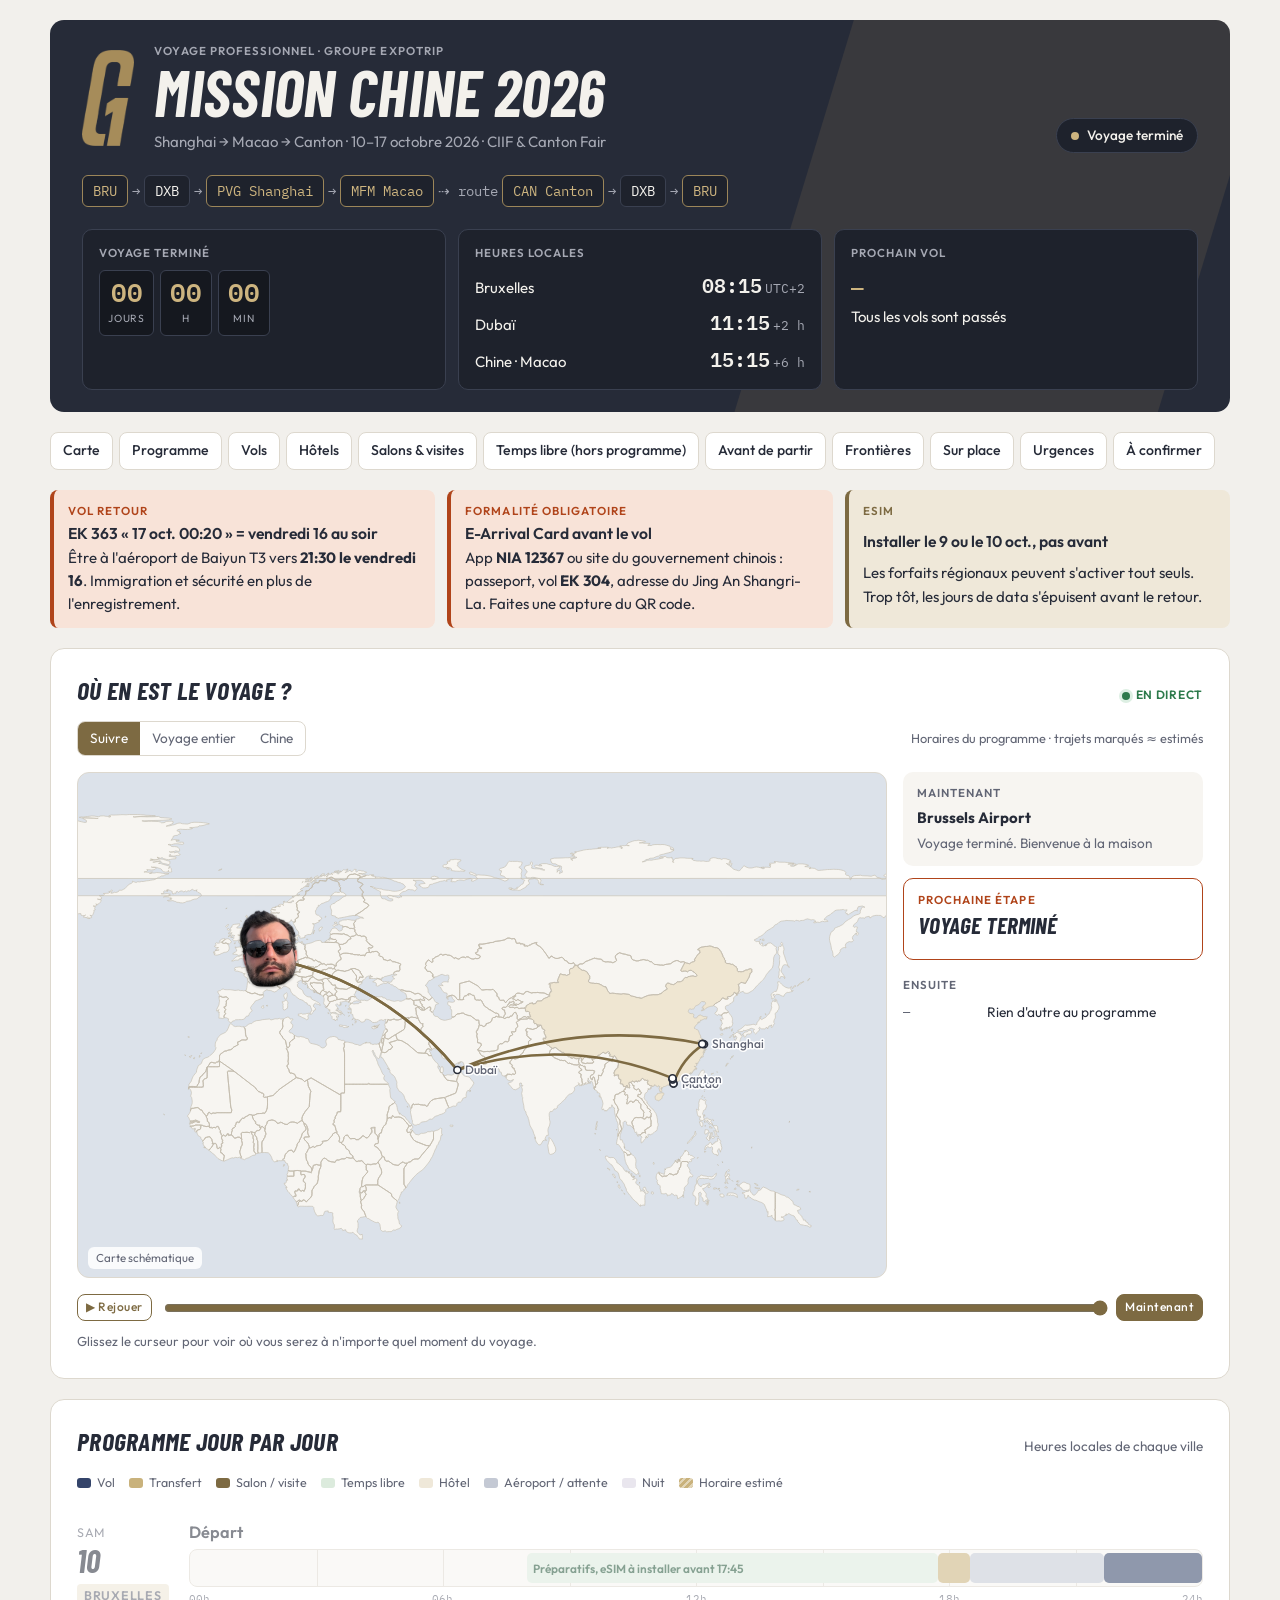
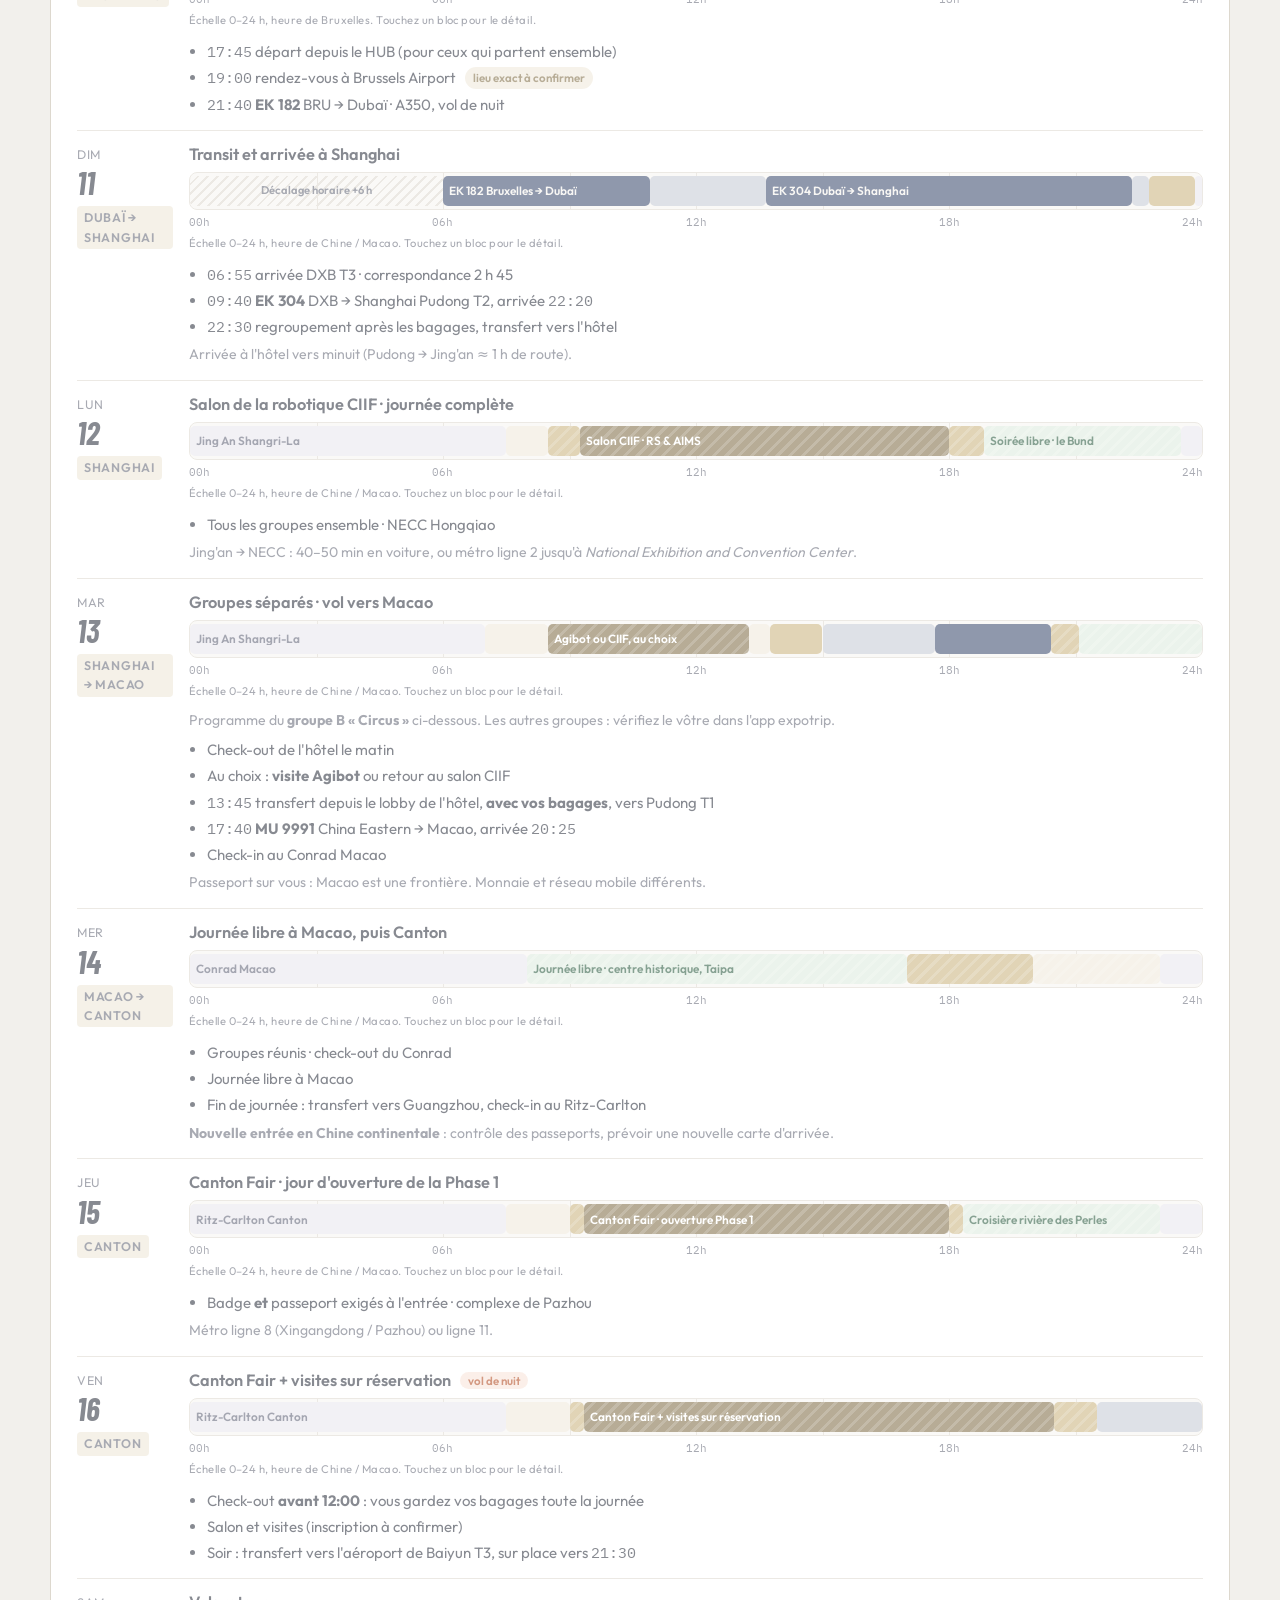
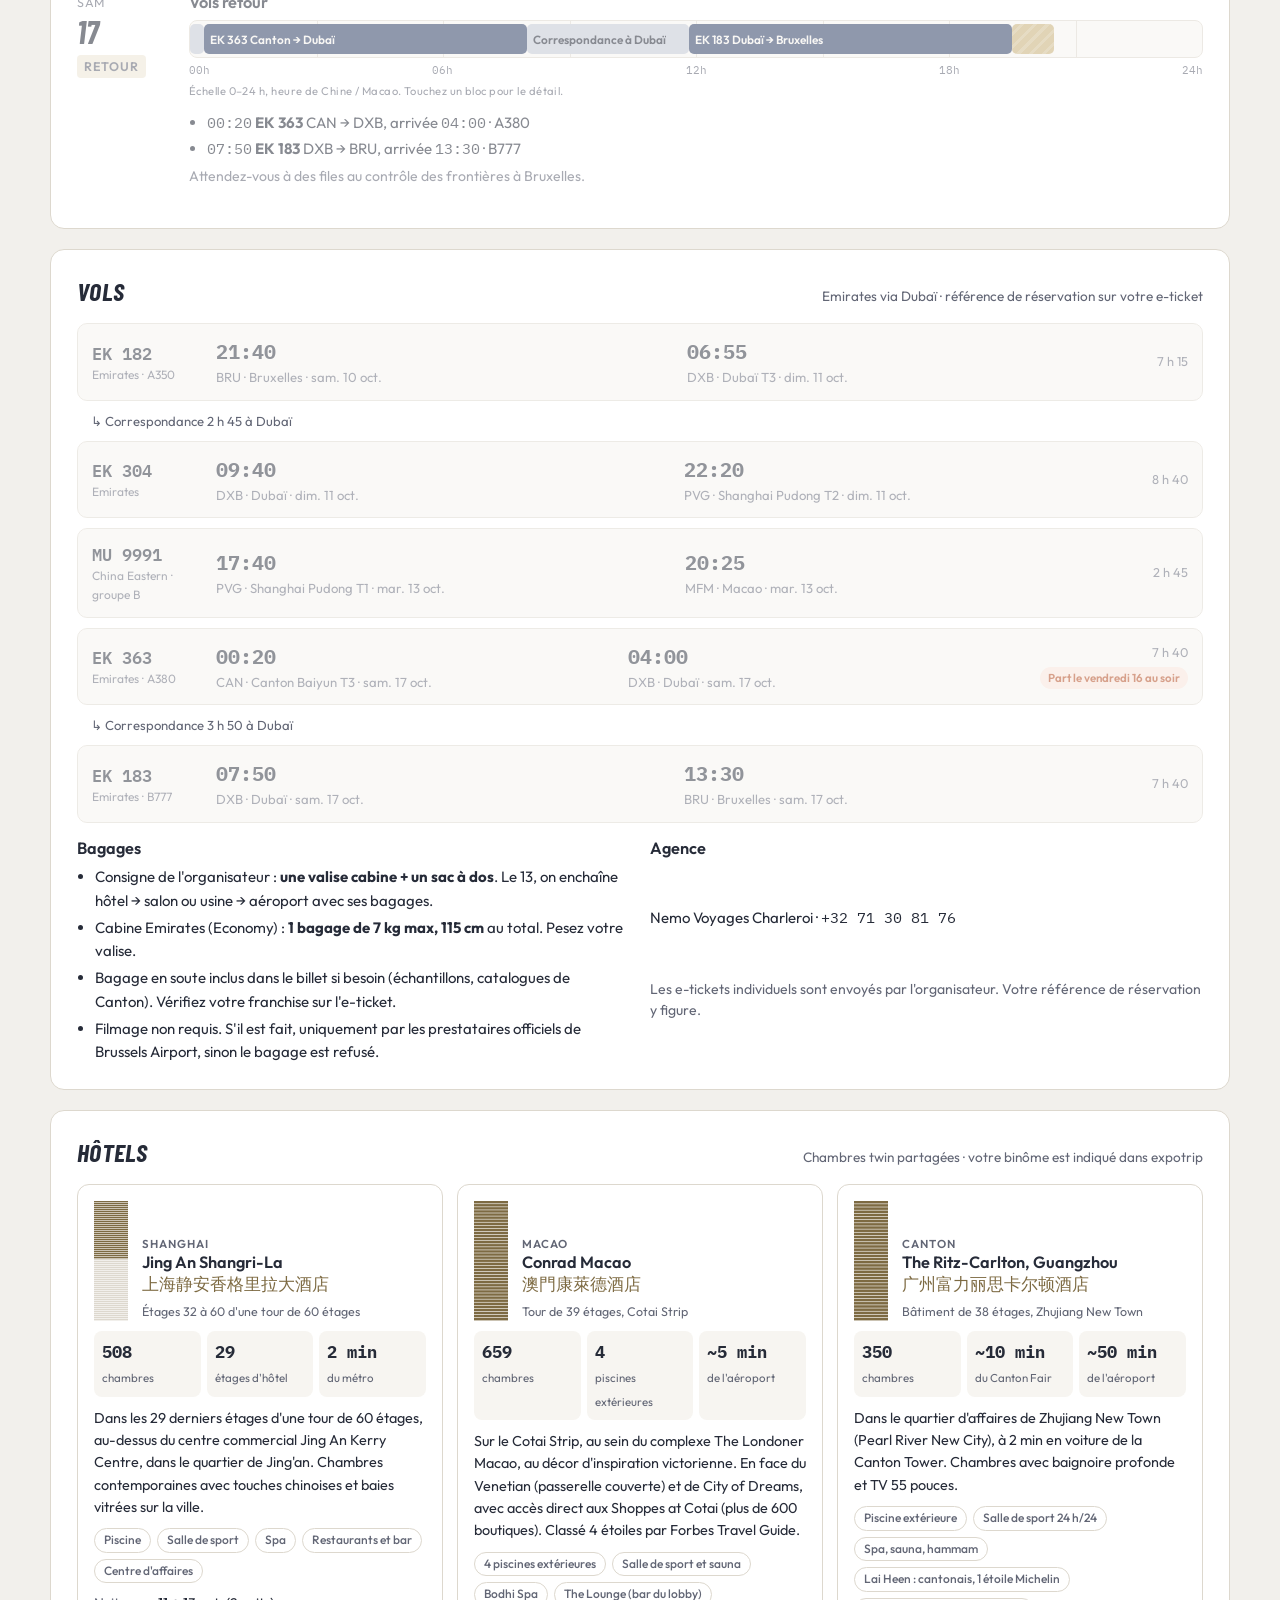
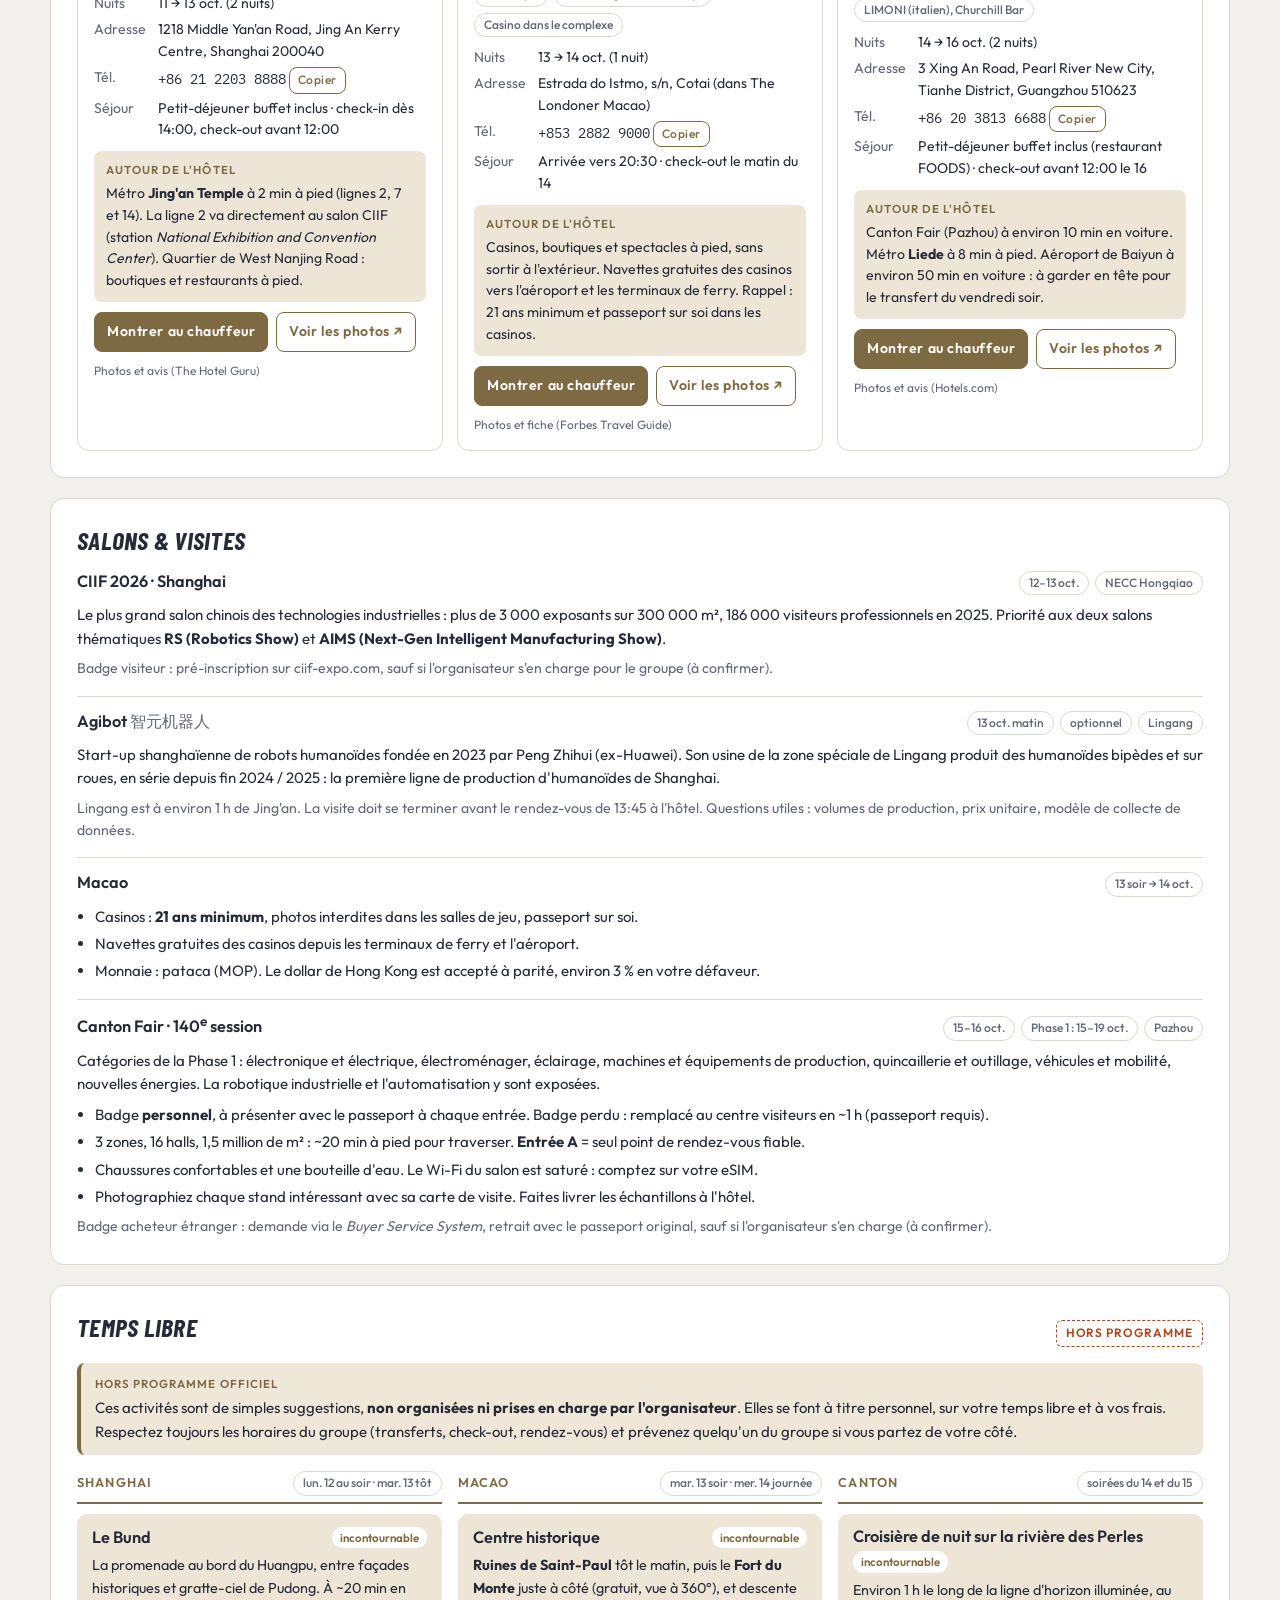
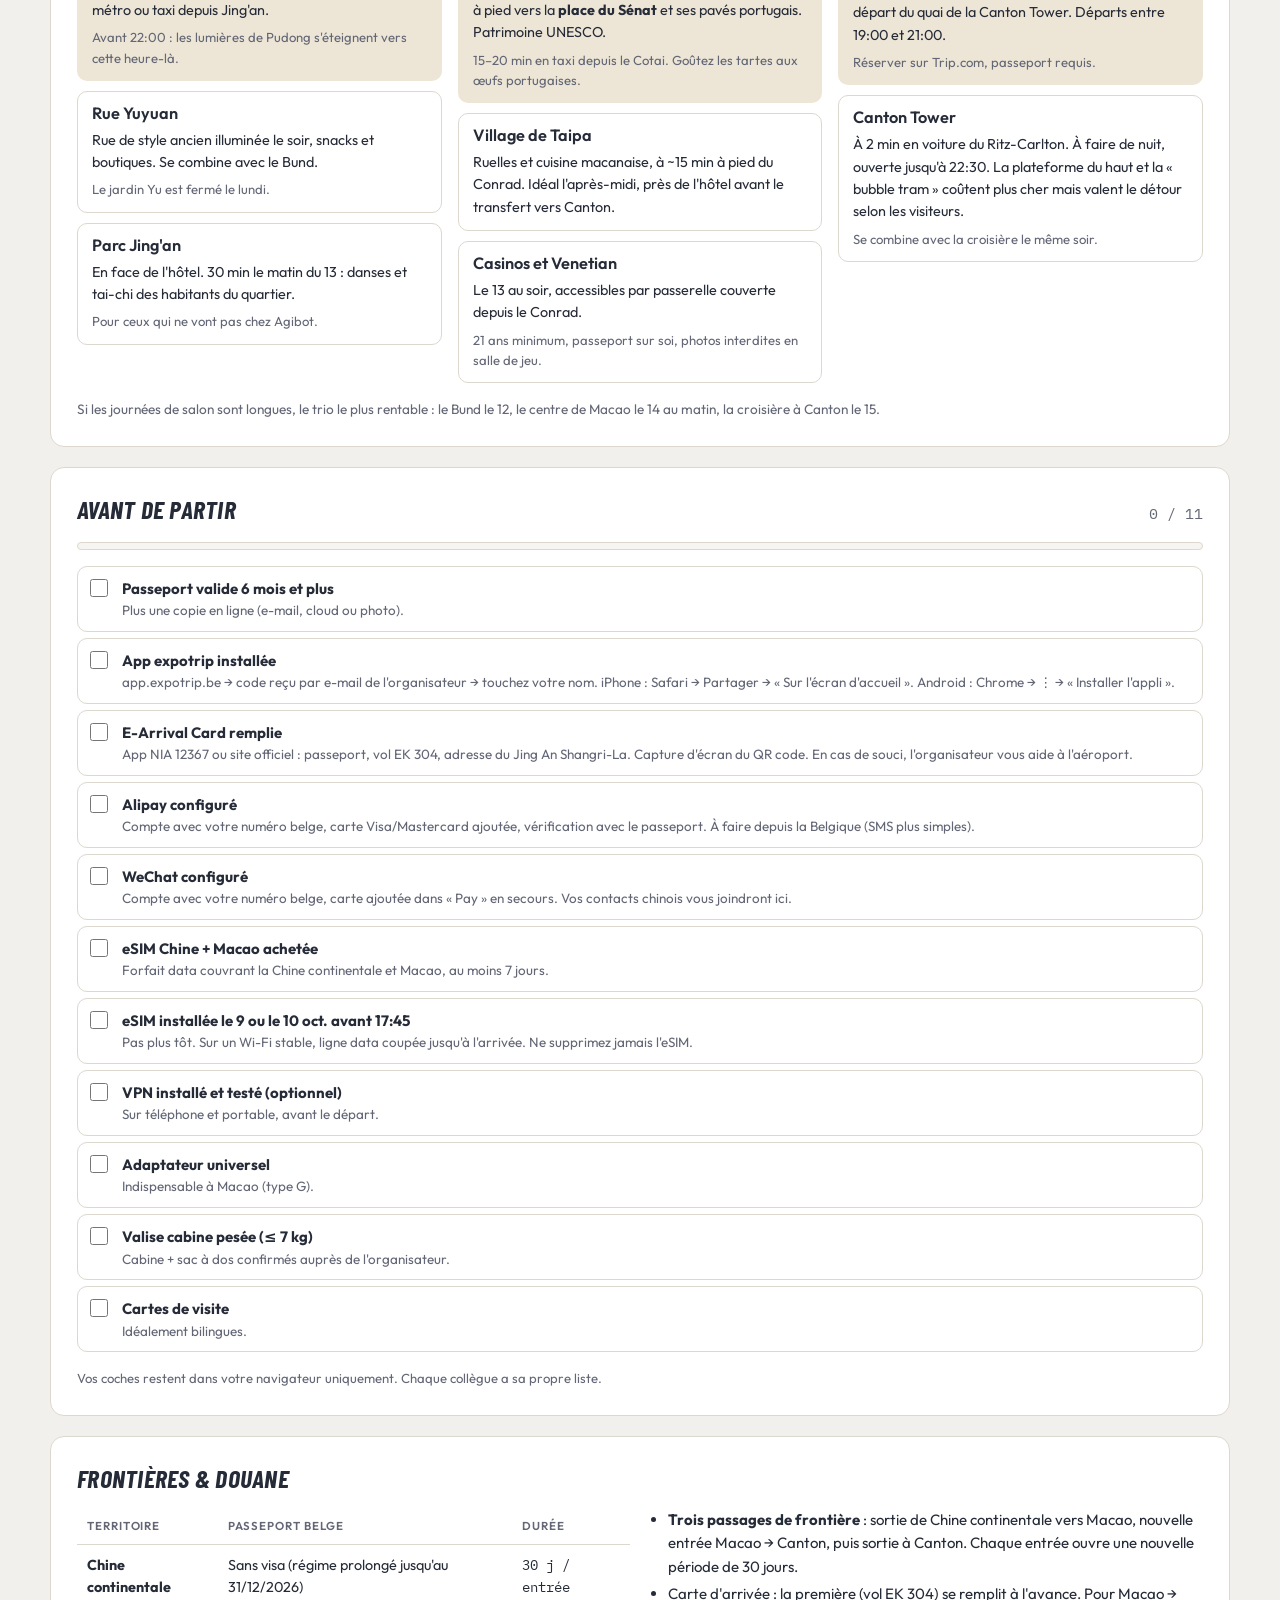
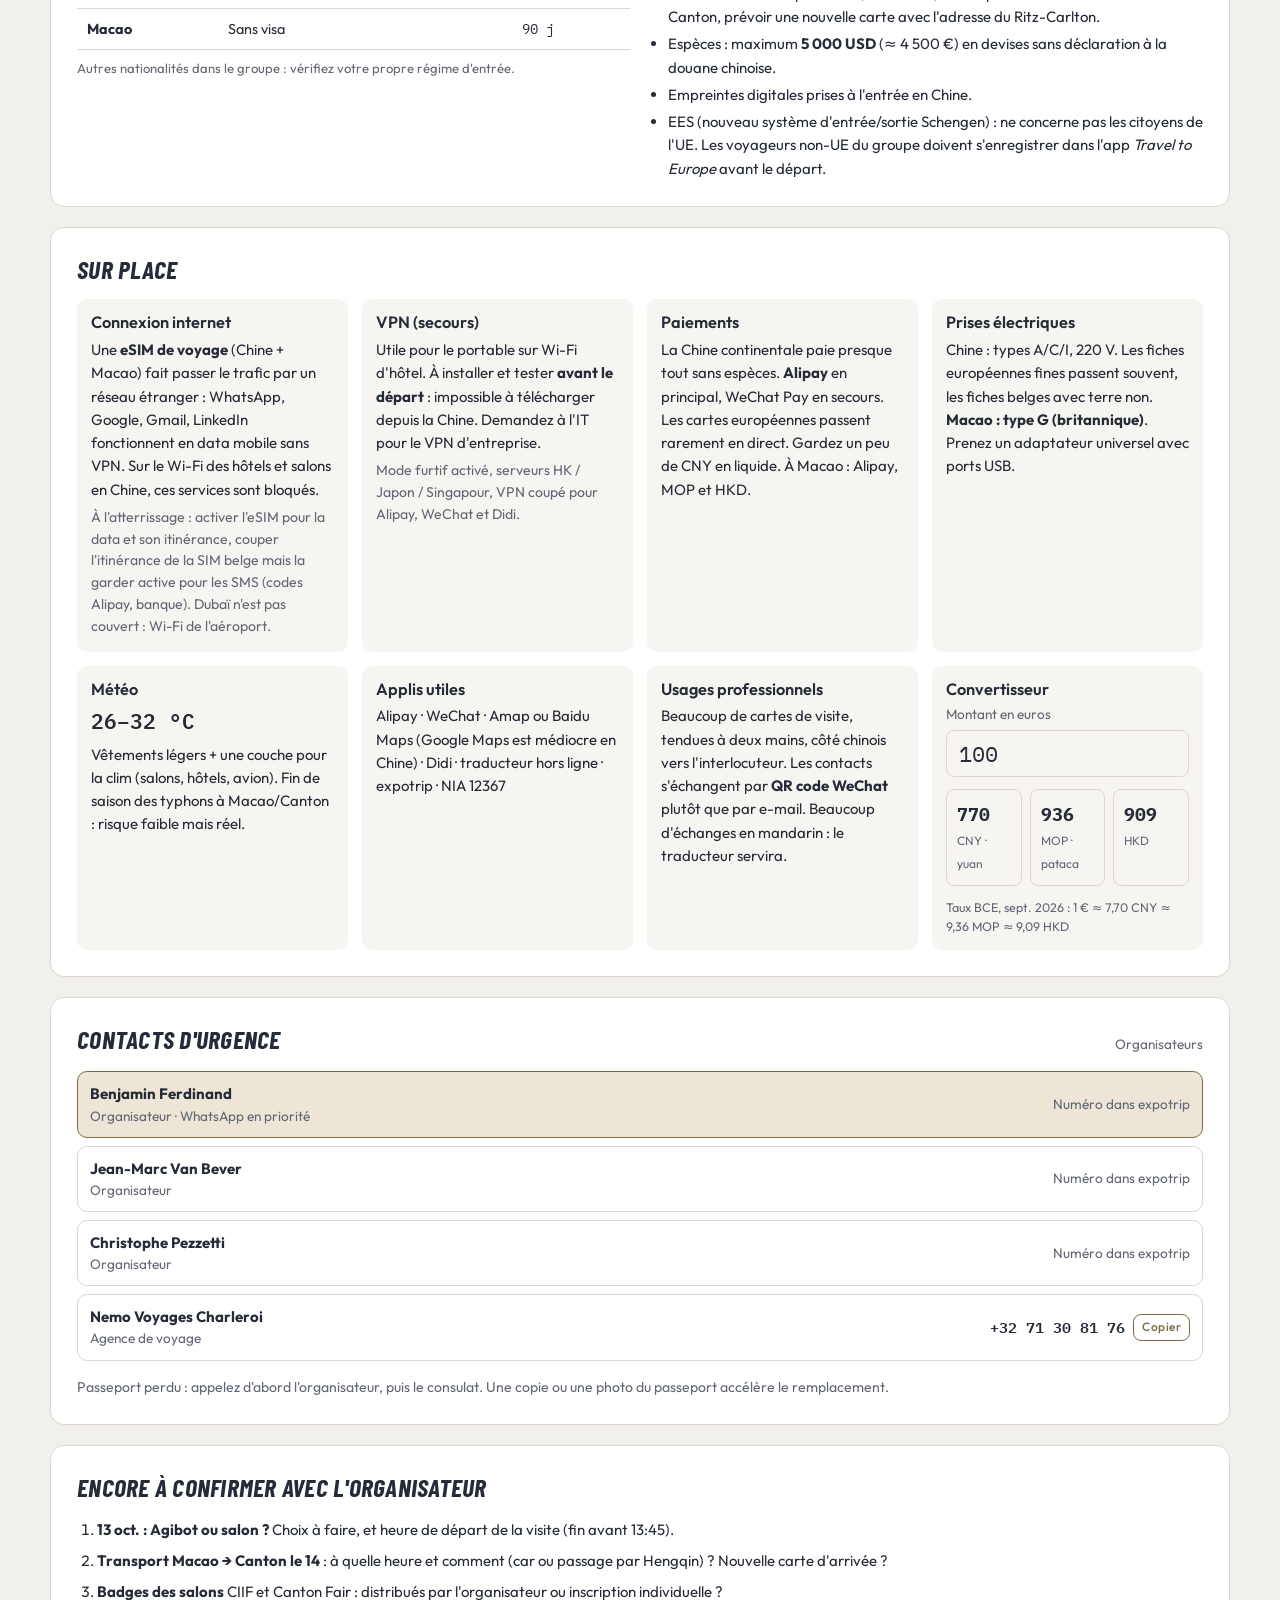
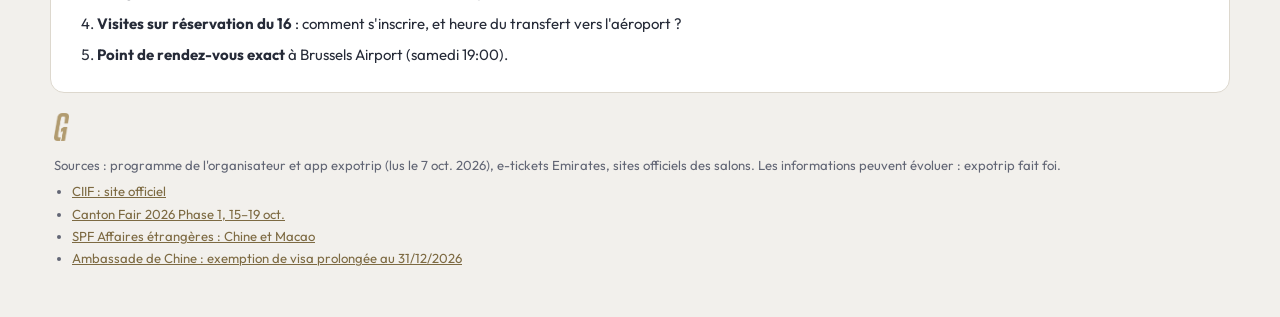
==== index.html @ 95f1a0c7 "fix(ui): 🐛 Move favicon links into document head The page skeleton closed </head> on line 1, so the " ====
<!doctype html><html><head><meta charset=utf8><meta name=viewport content="width=device-width,initial-scale=1,viewport-fit=cover"><style>:root{color-scheme:light;box-sizing:border-box;padding-top:env(safe-area-inset-top,0px);padding-bottom:env(safe-area-inset-bottom,0px)}html{scroll-padding-top:env(safe-area-inset-top,0px)}body{margin:0;padding:0;font:14px -apple-system,BlinkMacSystemFont,sans-serif;background:#fff;color:#000}img{max-width:100%}[hidden]:not([hidden=until-found i]){display:none!important}</style>
<title>Mission Chine 2026</title>
<link rel="icon" type="image/png" sizes="32x32" href="assets/favicon-32.png">
<link rel="icon" type="image/png" sizes="48x48" href="assets/favicon-48.png">
<link rel="apple-touch-icon" href="assets/apple-touch-icon.png">
<meta name="theme-color" content="#E21F10">
<link rel="preconnect" href="https://fonts.googleapis.com">
<link rel="stylesheet" href="https://fonts.googleapis.com/css2?family=Barlow+Condensed:ital,wght@0,600;0,700;1,600;1,700&family=Outfit:wght@400;500;600;700&family=IBM+Plex+Mono:wght@400;500;600&display=swap">
<style>
/* Layout: tableau de bord de voyage — bandeau "tableau des départs" puis grille de modules, du plus urgent au plus détaillé */
/* Palette Gaming1 : ardoise marine, or kaki, noir profond, crème */
:root{
  --bg:#F2F0EC; --surface:#FFFFFF; --surface-2:#F7F5F1; --ink:#262B38; --muted:#626675; --line:#DDD8CE;
  --jade:#7D6A42; --jade-soft:#EDE6D6; --brass:#7D6A42; --brass-soft:#EFE8D9;
  --warn:#B0441A; --warn-soft:#F8E3D8; --ok:#2C7A4B; --ok-soft:#DDEFE3;
  --board:#262B38; --board-cell:#1E222C; --board-deep:#15181F; --board-line:#3A4050;
  --board-ink:#F3F1EC; --board-muted:#A5A8B3; --board-hi:#CDB47F; --gold:#9C8659;
  --f-display:"Barlow Condensed","Arial Narrow",Arial,sans-serif;
  --f-body:"Outfit",system-ui,-apple-system,"Segoe UI",sans-serif;
  --f-mono:"IBM Plex Mono",ui-monospace,"SFMono-Regular",Menlo,monospace;
  --f-cjk:"PingFang SC","Hiragino Sans GB","Microsoft YaHei","Noto Sans CJK SC","Noto Sans SC",sans-serif;
}
@media (prefers-color-scheme: dark){:root:not([data-theme="light"]){
  --bg:#1B1F28; --surface:#262B38; --surface-2:#2D3341; --ink:#F3F1EC; --muted:#A5A8B3; --line:#3A4050;
  --jade:#C2A971; --jade-soft:#38342B; --brass:#C2A971; --brass-soft:#38342B;
  --warn:#F08D60; --warn-soft:#3A2620; --ok:#70CB93; --ok-soft:#1E3529;
  --board:#121318; --board-cell:#1E222C; --board-deep:#0C0D11; --board-line:#343A49; color-scheme:dark}}
:root[data-theme="dark"]{
  --bg:#1B1F28; --surface:#262B38; --surface-2:#2D3341; --ink:#F3F1EC; --muted:#A5A8B3; --line:#3A4050;
  --jade:#C2A971; --jade-soft:#38342B; --brass:#C2A971; --brass-soft:#38342B;
  --warn:#F08D60; --warn-soft:#3A2620; --ok:#70CB93; --ok-soft:#1E3529;
  --board:#121318; --board-cell:#1E222C; --board-deep:#0C0D11; --board-line:#343A49; color-scheme:dark}

*{box-sizing:border-box}
body{background:var(--bg);color:var(--ink);font-family:var(--f-body);font-size:15px;line-height:1.55;padding-inline:16px;padding-block:20px 48px}
.wrap{max-width:1180px;margin:0 auto;display:flex;flex-direction:column;gap:20px}
h1,h2,h3{font-family:var(--f-display);text-wrap:balance;margin:0;line-height:1.15}
h2{font-size:1.6rem;font-weight:700;font-style:italic;text-transform:uppercase;letter-spacing:.01em}
h3{font-size:1.02rem;font-weight:600;font-family:var(--f-body)}
p{margin:0}
a{color:var(--jade)}
.mono{font-family:var(--f-mono);font-variant-numeric:tabular-nums}
.cjk{font-family:var(--f-cjk)}
.label{font-size:.72rem;letter-spacing:.09em;text-transform:uppercase;color:var(--muted);font-weight:600}
.muted{color:var(--muted)}
button{font:inherit;cursor:pointer}
:focus-visible{outline:2px solid var(--jade);outline-offset:2px}

/* ---- Board ---- */
.board{background:var(--board);color:var(--board-ink);border-radius:14px;padding:22px clamp(16px,3vw,32px);display:grid;gap:22px;position:relative;overflow:hidden;isolation:isolate}
.board::before{content:"";position:absolute;z-index:-1;top:0;bottom:0;right:-4%;width:46%;background:var(--gold);opacity:.16;clip-path:polygon(22% 0,100% 0,78% 100%,0 100%)}
.board-top{display:flex;flex-wrap:wrap;justify-content:space-between;gap:16px;align-items:flex-end}
.board h1{font-size:clamp(2.4rem,6vw,4rem);font-weight:700;font-style:italic;text-transform:uppercase;letter-spacing:.005em;line-height:1}
.board .sub{color:var(--board-muted);margin-top:6px}
.brand{display:flex;align-items:center;gap:clamp(12px,2vw,20px)}
.brand-logo{height:clamp(64px,10vw,96px);width:auto;flex:none}
.foot-logo{display:block;height:28px;width:auto;opacity:.85;margin-bottom:8px}
.status{display:inline-flex;align-items:center;gap:8px;border:1px solid var(--board-line);border-radius:999px;padding:6px 14px;font-size:.85rem;font-weight:500;background:var(--board-cell)}
.status i{width:8px;height:8px;border-radius:50%;background:var(--board-hi);display:block}
.status.live i{background:#70CB93;box-shadow:0 0 0 4px rgba(112,203,147,.25)}
.route{display:flex;flex-wrap:wrap;align-items:center;gap:6px 4px;font-family:var(--f-mono);font-size:.9rem}
.route .stop{padding:4px 10px;border:1px solid var(--board-line);border-radius:6px;background:var(--board-cell)}
.route .stop.key{border-color:var(--gold);color:var(--board-hi)}
.route .arr{color:var(--board-muted)}
.board-grid{display:grid;grid-template-columns:repeat(auto-fit,minmax(220px,1fr));gap:12px}
.cell{background:var(--board-cell);border:1px solid var(--board-line);border-radius:10px;padding:14px 16px;min-width:0}
.cell .label{color:var(--board-muted)}
.digits{display:flex;gap:6px;margin-top:8px}
.digits div{background:var(--board-deep);border:1px solid var(--board-line);border-radius:6px;padding:6px 8px;text-align:center;min-width:52px}
.digits b{display:block;font-family:var(--f-mono);font-size:1.6rem;font-weight:600;line-height:1.1;color:var(--board-hi)}
.digits span{font-size:.65rem;color:var(--board-muted);letter-spacing:.08em;text-transform:uppercase}
.clocks{display:grid;gap:6px;margin-top:8px}
.clock{display:flex;justify-content:space-between;align-items:baseline;gap:8px}
.clock .t{font-family:var(--f-mono);font-size:1.25rem;font-weight:600}
.clock small{color:var(--board-muted);font-family:var(--f-mono)}
.next{margin-top:8px;display:grid;gap:2px}
.next .fl{font-family:var(--f-mono);font-size:1.3rem;font-weight:600;color:var(--board-hi)}

/* ---- Nav ---- */
nav.tabs{position:sticky;top:env(safe-area-inset-top,0px);z-index:5;background:var(--bg);padding-block:8px;margin-block:-8px;overflow-x:auto}
nav.tabs ul{list-style:none;margin:0;padding:0;display:flex;gap:6px;white-space:nowrap}
nav.tabs a{display:block;text-decoration:none;color:var(--ink);font-size:.88rem;font-weight:500;padding:7px 12px;border-radius:8px;border:1px solid var(--line);background:var(--surface)}
nav.tabs a:hover{border-color:var(--jade);color:var(--jade)}

/* ---- Alerts ---- */
.alerts{display:grid;grid-template-columns:repeat(auto-fit,minmax(260px,1fr));gap:12px}
.alert{background:var(--warn-soft);border-left:4px solid var(--warn);border-radius:8px;padding:12px 14px;display:grid;gap:4px}
.alert.info{background:var(--brass-soft);border-left-color:var(--brass)}
.alert h3{font-size:.98rem}
.alert .label{color:var(--warn)}
.alert.info .label{color:var(--brass)}

/* ---- Sections ---- */
section{background:var(--surface);border:1px solid var(--line);border-radius:14px;padding:clamp(16px,2.6vw,26px);display:grid;gap:16px;scroll-margin-top:64px;min-width:0}
.sec-head{display:flex;flex-wrap:wrap;justify-content:space-between;align-items:baseline;gap:8px}
.cols{display:grid;grid-template-columns:repeat(auto-fit,minmax(300px,1fr));gap:20px}

/* timeline */
.days{display:grid;gap:0}
.day{display:grid;grid-template-columns:96px 1fr;gap:16px;padding:14px 0;border-top:1px solid var(--line);position:relative}
.day:first-child{border-top:0}
.day .when{display:grid;align-content:start;gap:2px}
.day .when b{font-family:var(--f-display);font-style:italic;font-size:2rem;line-height:1}
.day .when span{font-size:.78rem;color:var(--muted);text-transform:uppercase;letter-spacing:.06em}
.day .city{display:inline-block;font-size:.72rem;font-weight:600;letter-spacing:.06em;text-transform:uppercase;color:var(--jade);background:var(--jade-soft);border-radius:4px;padding:2px 7px;margin-top:6px;justify-self:start}
.day .body{display:grid;gap:6px;min-width:0}
.day .body ul{margin:0;padding-left:18px;display:grid;gap:3px}
.day .note{font-size:.88rem;color:var(--muted)}
.day.past{opacity:.55}
.day.today{background:var(--jade-soft);border-radius:10px;padding-inline:12px;margin-inline:-12px;border-top-color:transparent}
.day.today .when b::after{content:"Aujourd'hui";display:block;font-family:var(--f-body);font-size:.66rem;font-weight:600;letter-spacing:.08em;text-transform:uppercase;color:var(--jade);margin-top:6px}
.tag{display:inline-block;font-size:.72rem;font-weight:600;padding:2px 8px;border-radius:999px;background:var(--brass-soft);color:var(--brass);margin-left:6px;vertical-align:1px}
.tag.w{background:var(--warn-soft);color:var(--warn)}

/* flights */
.flights{display:grid;gap:10px}
.flight{display:grid;grid-template-columns:110px 1fr 1fr auto;gap:14px;align-items:center;padding:12px 14px;border:1px solid var(--line);border-radius:10px;background:var(--surface-2)}
.flight .no{font-family:var(--f-mono);font-weight:600;font-size:1.05rem}
.flight .no small{display:block;font-family:var(--f-body);font-weight:400;font-size:.75rem;color:var(--muted)}
.flight .pt b{font-family:var(--f-mono);font-size:1.25rem}
.flight .pt div{font-size:.82rem;color:var(--muted)}
.flight .dur{font-size:.8rem;color:var(--muted);text-align:right}
.flight.done{opacity:.5}
.flight.nextup{border-color:var(--jade);box-shadow:inset 3px 0 0 var(--jade)}
.conn{font-size:.82rem;color:var(--muted);padding-left:14px}

/* hotels */
.hotels{display:grid;grid-template-columns:repeat(auto-fit,minmax(260px,1fr));gap:14px}
.hotel{border:1px solid var(--line);border-radius:12px;padding:16px;display:grid;gap:10px;align-content:start;min-width:0}
.hotel .zh{font-family:var(--f-cjk);font-size:1.05rem;color:var(--jade)}
.hotel dl{display:grid;grid-template-columns:auto 1fr;gap:4px 12px;margin:0;font-size:.88rem}
.hotel dt{color:var(--muted)}
.hotel dd{margin:0;min-width:0;overflow-wrap:anywhere}
.hotel .h-top{display:grid;grid-template-columns:34px 1fr;gap:14px;align-items:end}
.hotel .tower{display:block}
.facts{display:grid;grid-template-columns:repeat(3,1fr);gap:6px}
.facts div{background:var(--surface-2);border-radius:8px;padding:8px;min-width:0}
.facts b{display:block;font-family:var(--f-mono);font-size:1.05rem;font-variant-numeric:tabular-nums}
.facts span{font-size:.72rem;color:var(--muted)}
.amen{display:flex;flex-wrap:wrap;gap:6px}
.around{background:var(--jade-soft);border-radius:8px;padding:10px 12px;display:grid;gap:4px;font-size:.88rem}
.around .label{color:var(--jade)}
.h-actions{display:flex;flex-wrap:wrap;gap:8px}
.h-actions .btn{text-decoration:none}
.btn{display:inline-flex;align-items:center;justify-content:center;gap:6px;border:1px solid var(--jade);background:var(--jade);color:var(--surface);border-radius:8px;padding:8px 12px;font-weight:600;font-size:.88rem}
.btn.ghost{background:transparent;color:var(--jade)}
.btn{letter-spacing:.04em}
.btn.sm{padding:3px 8px;font-size:.75rem;font-weight:500}

/* driver overlay */
.driver{position:fixed;inset:0;z-index:20;background:var(--surface);display:flex;flex-direction:column;align-items:center;justify-content:center;gap:18px;padding:24px;text-align:center}
.driver .zh{font-family:var(--f-cjk);font-size:clamp(2rem,8vw,4.2rem);font-weight:600;line-height:1.25}
.driver .addr{font-size:clamp(1rem,3vw,1.4rem);max-width:30ch}
.driver .tel{font-family:var(--f-mono);font-size:1.4rem}

/* visits */
.visit{border-top:1px solid var(--line);padding-top:14px;display:grid;gap:8px}
.visit:first-of-type{border-top:0;padding-top:0}
.visit .meta{display:flex;flex-wrap:wrap;gap:6px}
.chip{font-size:.75rem;font-weight:500;border:1px solid var(--line);border-radius:999px;padding:2px 9px;color:var(--muted)}
ul.tips{margin:0;padding-left:18px;display:grid;gap:4px}

/* free time */
.off-badge{font-size:.75rem;font-weight:600;letter-spacing:.08em;text-transform:uppercase;color:var(--warn);border:1.5px dashed var(--warn);border-radius:6px;padding:3px 9px}
.spot.top .tag{background:var(--surface);}
.free{display:grid;grid-template-columns:repeat(auto-fit,minmax(280px,1fr));gap:16px}
.free-city{display:grid;gap:10px;align-content:start;min-width:0}
.free-head{display:flex;flex-wrap:wrap;justify-content:space-between;align-items:center;gap:6px;padding-bottom:6px;border-bottom:2px solid var(--jade)}
.free-head .label{color:var(--jade);font-size:.8rem}
.spot{border:1px solid var(--line);border-radius:10px;padding:12px 14px;display:grid;gap:6px;font-size:.9rem}
.spot.top{background:var(--jade-soft);border-color:transparent}
.spot-t{display:flex;flex-wrap:wrap;align-items:center;justify-content:space-between;gap:6px}
.spot .tag{margin-left:0}
.spot .hint{font-size:.82rem;color:var(--muted)}

/* checklist */
.prog{height:8px;background:var(--surface-2);border:1px solid var(--line);border-radius:999px;overflow:hidden}
.prog i{display:block;height:100%;background:var(--ok);width:0;transition:width .3s}
.checks{display:grid;gap:6px}
.check{display:grid;grid-template-columns:22px 1fr;gap:10px;align-items:start;padding:10px 12px;border:1px solid var(--line);border-radius:10px;cursor:pointer}
.check input{width:18px;height:18px;margin:2px 0 0;accent-color:var(--ok)}
.check:has(input:checked){background:var(--ok-soft);border-color:transparent}
.check:has(input:checked) strong{text-decoration:line-through;text-decoration-color:var(--ok)}
.check small{display:block;color:var(--muted);font-size:.84rem}

/* tables */
.tbl{overflow-x:auto}
table{border-collapse:collapse;width:100%;font-size:.9rem}
th,td{text-align:left;padding:9px 10px;border-bottom:1px solid var(--line);vertical-align:top}
th{font-size:.72rem;letter-spacing:.08em;text-transform:uppercase;color:var(--muted);font-weight:600}

/* kit */
.kit{display:grid;grid-template-columns:repeat(auto-fit,minmax(240px,1fr));gap:14px}
.kit > div{background:var(--surface-2);border-radius:10px;padding:14px;display:grid;gap:6px;align-content:start}

/* converter */
.conv{display:grid;gap:12px}
.conv label{display:grid;gap:4px;font-size:.85rem;color:var(--muted)}
.conv input{font-family:var(--f-mono);font-size:1.4rem;padding:8px 12px;border:1px solid var(--line);border-radius:8px;background:var(--surface-2);color:var(--ink);width:100%}
.rates{display:grid;grid-template-columns:repeat(3,1fr);gap:8px}
.rate{border:1px solid var(--line);border-radius:8px;padding:10px;min-width:0}
.rate b{display:block;font-family:var(--f-mono);font-size:1.15rem;overflow-wrap:anywhere}
.rate span{font-size:.75rem;color:var(--muted)}
.seg{display:inline-flex;border:1px solid var(--line);border-radius:8px;overflow:hidden}
.seg button{border:0;background:transparent;color:var(--muted);padding:6px 12px;font-size:.85rem}
.seg button[aria-pressed="true"]{background:var(--jade);color:var(--surface)}

/* contacts */
.contacts{display:grid;gap:8px}
.contact{display:flex;flex-wrap:wrap;justify-content:space-between;align-items:center;gap:8px;padding:10px 12px;border:1px solid var(--line);border-radius:10px}
.contact.primary{border-color:var(--jade);background:var(--jade-soft)}
.contact .num{font-family:var(--f-mono);font-weight:600}

ol.todo{margin:0;padding-left:20px;display:grid;gap:8px}
footer{font-size:.82rem;color:var(--muted);display:grid;gap:6px;padding-inline:4px}
footer ul{margin:0;padding-left:18px;display:grid;gap:2px}


/* ---- Carte du voyage ---- */
:root{--sea:#DCE2EA; --land:#F7F5F1; --land-cn:#EFE6D2; --geo-line:#C3BCAE; --route-fut:#8C90A0}
@media (prefers-color-scheme: dark){:root:not([data-theme="light"]){--sea:#131720; --land:#2A303D; --land-cn:#3A3528; --geo-line:#464C5B; --route-fut:#6E7383}}
:root[data-theme="dark"]{--sea:#131720; --land:#2A303D; --land-cn:#3A3528; --geo-line:#464C5B; --route-fut:#6E7383}
.map-layout{display:grid;grid-template-columns:minmax(0,1fr) 300px;gap:16px;align-items:start}
.map-box{position:relative;border-radius:12px;overflow:hidden;border:1px solid var(--line);background:var(--sea);aspect-ratio:16/10;max-width:100%}
.map-box svg{display:block;width:100%;height:100%;touch-action:manipulation}
.map-box .land{fill:var(--land);stroke:var(--geo-line);stroke-linejoin:round}
.map-box .land-cn{fill:var(--land-cn);stroke:var(--geo-line);stroke-linejoin:round}
.map-box .borders{fill:none;stroke:var(--geo-line)}
.map-box .rt{fill:none;stroke-linecap:round}
.map-box .rt.done{stroke:var(--jade)}
.map-box .rt.todo{stroke:var(--route-fut);opacity:.7}
.map-box .pin{fill:var(--surface);stroke:var(--ink)}
.map-box .pin.hot{fill:var(--warn);stroke:var(--surface)}
.map-box .plabel{fill:var(--ink);font-family:var(--f-body);font-weight:600;paint-order:stroke;stroke:var(--surface);stroke-linejoin:round}
.map-box .plabel.dim{fill:var(--muted);font-weight:500}
.map-box .arrow{fill:none;stroke:var(--warn);stroke-linecap:round}
.map-box .arrow-head{fill:var(--warn)}
.map-box #headImg{filter:drop-shadow(0 2px 3px rgba(0,0,0,.35))}
.map-box .head-ring{fill:var(--surface);stroke:var(--jade)}
.map-legend{position:absolute;left:10px;bottom:8px;font-size:.72rem;color:var(--muted);background:color-mix(in srgb,var(--surface) 85%,transparent);border-radius:6px;padding:2px 8px;pointer-events:none}
.map-tools{display:flex;flex-wrap:wrap;gap:8px;align-items:center;justify-content:space-between}
.scrub{display:grid;grid-template-columns:auto minmax(0,1fr) auto;gap:10px;align-items:center}
.scrub input[type=range]{width:100%;accent-color:var(--jade)}
.scrub .when{font-family:var(--f-mono);font-size:.85rem;white-space:nowrap;font-variant-numeric:tabular-nums}
.live-pill{display:inline-flex;align-items:center;gap:6px;font-size:.75rem;font-weight:600;letter-spacing:.06em;text-transform:uppercase;color:var(--muted)}
.live-pill i{width:8px;height:8px;border-radius:50%;background:var(--muted);display:block}
.live-pill.on{color:var(--ok)} .live-pill.on i{background:var(--ok);box-shadow:0 0 0 3px var(--ok-soft)}
.side{display:grid;gap:12px;min-width:0}
.side .now{background:var(--surface-2);border-radius:10px;padding:12px 14px;display:grid;gap:4px}
.side .nxt{border:1.5px solid var(--warn);border-radius:10px;padding:12px 14px;display:grid;gap:4px}
.side .nxt .label{color:var(--warn)}
.side .big{font-family:var(--f-display);font-style:italic;font-weight:700;font-size:1.45rem;line-height:1.1;text-transform:uppercase}
.side .cd{font-family:var(--f-mono);font-weight:600;font-size:1.1rem;color:var(--warn);font-variant-numeric:tabular-nums}
.side ol{list-style:none;margin:0;padding:0;display:grid;gap:0}
.side ol li{display:grid;grid-template-columns:76px 1fr;gap:8px;padding:7px 0;border-top:1px solid var(--line);font-size:.86rem}
.side ol li:first-child{border-top:0}
.side ol .t{font-family:var(--f-mono);font-size:.78rem;color:var(--muted);font-variant-numeric:tabular-nums}
@media (max-width:860px){.map-layout{grid-template-columns:1fr}}
@media (max-width:640px){.map-box{aspect-ratio:4/5}}

/* ---- Timeline par jour ---- */
:root{--k-fly:#34446A; --k-fly-ink:#F3F1EC; --k-road:#C9B27C; --k-road-ink:#262B38; --k-fair:#7D6A42; --k-fair-ink:#FFFFFF;
  --k-free:#DCEBDD; --k-free-ink:#24553A; --k-night:#E9E6EE; --k-night-ink:#5B5F72; --k-wait:#C4C9D4; --k-wait-ink:#262B38; --k-hotel:#EFE8D9; --k-hotel-ink:#5C4E30}
@media (prefers-color-scheme: dark){:root:not([data-theme="light"]){--k-fly:#7F96C6; --k-fly-ink:#121318; --k-road:#B59D66; --k-road-ink:#121318; --k-fair:#C2A971; --k-fair-ink:#121318;
  --k-free:#264232; --k-free-ink:#A6DDBA; --k-night:#2A2D3A; --k-night-ink:#9EA2B4; --k-wait:#4A5163; --k-wait-ink:#F3F1EC; --k-hotel:#38342B; --k-hotel-ink:#E3D3AE}}
:root[data-theme="dark"]{--k-fly:#7F96C6; --k-fly-ink:#121318; --k-road:#B59D66; --k-road-ink:#121318; --k-fair:#C2A971; --k-fair-ink:#121318;
  --k-free:#264232; --k-free-ink:#A6DDBA; --k-night:#2A2D3A; --k-night-ink:#9EA2B4; --k-wait:#4A5163; --k-wait-ink:#F3F1EC; --k-hotel:#38342B; --k-hotel-ink:#E3D3AE}
.tl-legend{display:flex;flex-wrap:wrap;gap:6px 14px;font-size:.78rem;color:var(--muted)}
.tl-legend span{display:inline-flex;align-items:center;gap:6px}
.tl-legend i{width:14px;height:10px;border-radius:3px;display:block}
.tl{display:grid;gap:4px;margin-block:2px 4px}
.tl-bar{position:relative;height:38px;border-radius:8px;background:var(--surface-2);border:1px solid var(--line);overflow:visible}
.tl-grid{position:absolute;inset:0;pointer-events:none;border-radius:8px;overflow:hidden}
.tl-grid b{position:absolute;top:0;bottom:0;width:1px;background:var(--line)}
.tl-seg{position:absolute;top:3px;bottom:3px;border:0;border-radius:5px;padding:0 6px;display:flex;align-items:center;overflow:hidden;font:inherit;font-size:.74rem;font-weight:600;line-height:1.1;text-align:left;cursor:pointer;min-width:3px}
.tl-seg span{white-space:nowrap;overflow:hidden;text-overflow:clip}
.tl-seg.tight{padding:0}
.tl-seg.tight span{visibility:hidden}
.tl-gap{position:absolute;top:3px;bottom:3px;left:0;border-radius:5px;display:flex;align-items:center;justify-content:center;font-size:.7rem;font-weight:600;color:var(--muted);background:repeating-linear-gradient(135deg,transparent 0 5px,var(--line) 5px 7px);overflow:hidden;white-space:nowrap}
.day .city{max-width:100%;overflow-wrap:anywhere;white-space:normal}
.tl-seg.approx{background-image:repeating-linear-gradient(135deg,transparent 0 6px,rgba(255,255,255,.18) 6px 9px)}
.tl-seg:hover,.tl-seg:focus-visible,.tl-seg.sel{outline:2px solid var(--ink);outline-offset:1px;z-index:2}
.k-fly{background:var(--k-fly);color:var(--k-fly-ink)} .k-road{background:var(--k-road);color:var(--k-road-ink)}
.k-fair{background:var(--k-fair);color:var(--k-fair-ink)} .k-free{background:var(--k-free);color:var(--k-free-ink)}
.k-night{background:var(--k-night);color:var(--k-night-ink)} .k-wait{background:var(--k-wait);color:var(--k-wait-ink)}
.k-hotel{background:var(--k-hotel);color:var(--k-hotel-ink)}
.tl-legend .k-fly,.tl-legend .k-road,.tl-legend .k-fair,.tl-legend .k-free,.tl-legend .k-night,.tl-legend .k-wait,.tl-legend .k-hotel{color:inherit}
.tl-ticks{position:relative;height:14px;font-family:var(--f-mono);font-size:.68rem;color:var(--muted);font-variant-numeric:tabular-nums}
.tl-ticks span{position:absolute;transform:translateX(-50%)}
.tl-ticks span:first-child{transform:none} .tl-ticks span:last-child{transform:translateX(-100%)}
.tl-now{position:absolute;top:-8px;bottom:-8px;width:2px;background:var(--warn);z-index:3;pointer-events:none}
.tl-now img{position:absolute;top:-30px;left:50%;transform:translateX(-50%);width:24px;height:auto;max-width:none;filter:drop-shadow(0 1px 2px rgba(0,0,0,.35))}
.tl-info{font-size:.84rem;color:var(--ink);min-height:1.3em}
.tl-info .mono{color:var(--muted)}
.tl-tz{font-size:.7rem;color:var(--muted);letter-spacing:.04em}
.day.today .tl-bar{margin-top:18px}

@media (max-width:640px){
  .day{grid-template-columns:64px 1fr;gap:12px}
  .flight{grid-template-columns:1fr 1fr;gap:8px}
  .flight .no{grid-column:1/-1}
  .flight .dur{grid-column:1/-1;text-align:left}
  .rates{grid-template-columns:1fr}
}
@media (prefers-reduced-motion:reduce){*{transition:none!important}}
</style>
</head>
<body>

<div class="wrap">

  <!-- ===== Board ===== -->
  <header class="board" aria-label="Résumé du voyage">
    <div class="board-top">
      <div class="brand">
        <img class="brand-logo" src="assets/logo-g.png" alt="" width="131" height="240">
        <div>
          <div class="label" style="color:var(--board-muted)">Voyage professionnel · groupe expotrip</div>
          <h1>Mission Chine 2026</h1>
          <p class="sub">Shanghai → Macao → Canton · 10–17 octobre 2026 · CIIF &amp; Canton Fair</p>
        </div>
      </div>
      <div class="status" id="status"><i></i><span id="statusText">—</span></div>
    </div>
    <div class="route" aria-label="Itinéraire aérien">
      <span class="stop key">BRU</span><span class="arr">→</span>
      <span class="stop">DXB</span><span class="arr">→</span>
      <span class="stop key">PVG Shanghai</span><span class="arr">→</span>
      <span class="stop key">MFM Macao</span><span class="arr">⇢ route</span>
      <span class="stop key">CAN Canton</span><span class="arr">→</span>
      <span class="stop">DXB</span><span class="arr">→</span>
      <span class="stop key">BRU</span>
    </div>
    <div class="board-grid">
      <div class="cell">
        <div class="label" id="cdLabel">Décollage EK 182 dans</div>
        <div class="digits" id="cd">
          <div><b id="cdD">--</b><span>jours</span></div>
          <div><b id="cdH">--</b><span>h</span></div>
          <div><b id="cdM">--</b><span>min</span></div>
        </div>
      </div>
      <div class="cell">
        <div class="label">Heures locales</div>
        <div class="clocks">
          <div class="clock"><span>Bruxelles</span><span><span class="t" id="clkBru">--:--</span> <small>UTC+2</small></span></div>
          <div class="clock"><span>Dubaï</span><span><span class="t" id="clkDxb">--:--</span> <small>+2 h</small></span></div>
          <div class="clock"><span>Chine · Macao</span><span><span class="t" id="clkCn">--:--</span> <small>+6 h</small></span></div>
        </div>
      </div>
      <div class="cell">
        <div class="label">Prochain vol</div>
        <div class="next" id="nextFlight"></div>
      </div>
    </div>
  </header>

  <nav class="tabs" aria-label="Sections">
    <ul>
      <li><a href="#carte">Carte</a></li>
      <li><a href="#programme">Programme</a></li>
      <li><a href="#vols">Vols</a></li>
      <li><a href="#hotels">Hôtels</a></li>
      <li><a href="#visites">Salons &amp; visites</a></li>
      <li><a href="#libre">Temps libre (hors programme)</a></li>
      <li><a href="#checklist">Avant de partir</a></li>
      <li><a href="#frontieres">Frontières</a></li>
      <li><a href="#kit">Sur place</a></li>
      <li><a href="#contacts">Urgences</a></li>
      <li><a href="#confirmer">À confirmer</a></li>
    </ul>
  </nav>

  <!-- ===== Alerts ===== -->
  <div class="alerts">
    <div class="alert">
      <span class="label">Vol retour</span>
      <h3>EK 363 « 17 oct. 00:20 » = vendredi 16 au soir</h3>
      <p>Être à l'aéroport de Baiyun T3 vers <b>21:30 le vendredi 16</b>. Immigration et sécurité en plus de l'enregistrement.</p>
    </div>
    <div class="alert">
      <span class="label">Formalité obligatoire</span>
      <h3>E-Arrival Card avant le vol</h3>
      <p>App <b>NIA 12367</b> ou site du gouvernement chinois : passeport, vol <b>EK 304</b>, adresse du Jing An Shangri-La. Faites une capture du QR code.</p>
    </div>
    <div class="alert info">
      <span class="label">eSIM</span>
      <h3>Installer le 9 ou le 10 oct., pas avant</h3>
      <p>Les forfaits régionaux peuvent s'activer tout seuls. Trop tôt, les jours de data s'épuisent avant le retour.</p>
    </div>
  </div>

  <!-- ===== Carte ===== -->
  <section id="carte" aria-label="Carte du voyage">
    <div class="sec-head">
      <h2>Où en est le voyage ?</h2>
      <span class="live-pill" id="mLive"><i></i><span id="mLiveTxt">En direct</span></span>
    </div>
    <div class="map-tools">
      <div class="seg" role="group" aria-label="Cadrage de la carte">
        <button type="button" id="vFollow" aria-pressed="true">Suivre</button>
        <button type="button" id="vWorld" aria-pressed="false">Voyage entier</button>
        <button type="button" id="vChina" aria-pressed="false">Chine</button>
      </div>
      <span class="muted" style="font-size:.8rem">Horaires du programme · trajets marqués ≈ estimés</span>
    </div>
    <div class="map-layout">
      <div class="map-box" id="mapBox">
        <svg id="mapSvg" viewBox="0 0 1250 570" preserveAspectRatio="xMidYMid meet" role="img" aria-label="Carte de l'itinéraire avec la position actuelle et la prochaine étape">
          <defs>
            <filter id="hShadow" x="-30%" y="-30%" width="160%" height="160%"><feDropShadow dx="0" dy="1.5" stdDeviation="2" flood-color="#000" flood-opacity=".35"/></filter>
          </defs>
          <g id="gGeo">
            <path class="land" id="geoLand" d="M551.9 453.5L547.7 455.3L544.8 458.3L544.6 462.4L542.5 464.6L539.4 466.6L534.4 468.6L530.3 469.6L527.2 471.5L522.0 472.8L518.2 475.0L515.4 478.8L512.6 479.9L508.7 479.5L505.7 481.4L502.4 483.9L498.5 485.3L493.6 485.8L489.0 486.6L486.7 489.3L483.7 491.8L480.1 491.8L477.1 493.6L473.5 493.2L470.5 491.6L468.4 487.3L468.8 483.6L467.2 479.9L466.8 476.6L466.0 472.3L465.2 468.7L464.0 463.5L465.1 459.7L464.7 456.3L467.0 454.1L467.4 450.6L468.3 447.6L470.0 444.8L473.2 446.6L476.2 446.0L479.5 446.0L482.9 445.7L486.8 446.8L490.1 447.2L494.5 447.7L497.7 447.3L500.1 450.5L503.5 449.4L505.3 445.5L507.2 442.8L509.0 440.2L511.5 437.7L516.2 435.0L518.9 433.8L523.6 433.0L528.8 432.2L531.8 431.7L536.5 431.0L540.6 430.4L543.3 432.0L544.4 435.0L545.6 438.0L546.7 441.0L547.8 444.0L548.9 447.0L550.9 450.9ZM557.7 493.6L561.3 493.4L560.8 496.4L557.3 496.8L553.9 494.7L556.6 492.9ZM984.3 516.1L984.2 519.4L982.6 516.6ZM1017.4 404.9L1017.0 405.0L1016.0 405.0L1015.2 405.9L1014.6 406.3L1013.7 406.6L1012.6 407.2L1012.4 408.1L1012.3 408.7L1012.2 409.5L1010.6 410.5L1010.1 410.4L1009.8 410.0L1009.3 410.1L1009.0 410.3L1008.6 410.3L1008.2 410.5L1007.7 410.4L1007.1 410.1L1006.8 410.0L1006.5 410.0L1006.4 410.4L1006.9 411.9L1007.1 412.6L1005.4 414.7L1005.6 416.1L1005.1 417.1L1004.1 417.9L1002.1 420.1L1001.2 420.1L1000.6 420.6L999.1 424.1L999.1 425.3L998.9 426.2L998.9 427.1L998.3 428.7L997.6 429.4L997.5 430.3L998.4 432.2L998.5 432.5L999.1 433.5L999.3 434.3L999.8 435.0L1001.3 436.8L1001.9 437.4L1002.7 437.8L1004.2 439.5L1004.9 440.5L1004.6 441.3L1004.8 442.8L1003.7 442.3L1005.1 443.4L1006.9 446.3L1008.6 447.8L1010.2 449.4L1010.7 451.0L1012.2 452.1L1013.8 453.6L1013.8 453.9L1014.2 454.3L1015.3 455.1L1016.0 456.0L1016.2 456.8L1016.6 456.9L1017.1 456.7L1017.6 456.6L1017.9 456.7L1018.4 457.6L1019.1 458.4L1019.4 459.1L1019.9 459.1L1020.0 459.7L1020.1 460.1L1021.0 461.3L1021.4 462.4L1022.6 464.2L1023.4 465.2L1024.0 465.7L1024.6 466.2L1025.3 468.2L1025.6 470.0L1026.9 472.8L1027.3 476.2L1028.2 479.5L1028.3 484.1L1028.4 487.2L1029.7 490.4L1029.9 494.0L1028.0 499.3L1027.8 502.7L1026.0 506.6L1022.3 508.4L1020.0 510.7L1017.7 512.8L1014.0 514.4L1011.4 516.0L1009.3 513.7L1005.8 515.3L1007.4 518.5L1005.7 521.4L1001.9 517.8L1005.0 521.8L1000.1 520.4L1001.7 523.3L996.5 529.1L994.9 532.0L991.3 534.2L990.6 528.1L990.9 523.9L993.0 521.0L990.5 518.0L987.4 515.9L990.7 514.8L992.5 511.9L995.5 510.6L998.6 510.1L1001.5 512.0L999.8 507.6L999.3 504.4L1002.7 502.9L1004.9 500.3L1008.6 499.2L1011.0 497.0L1013.7 495.7L1013.5 491.7L1013.8 487.7L1013.7 483.5L1012.5 480.1L1012.2 476.9L1013.7 473.5L1013.3 470.2L1013.4 469.8L1013.9 469.4L1014.2 468.8L1014.5 468.1L1014.7 467.5L1014.4 466.9L1014.0 466.1L1013.1 465.3L1012.1 464.4L1011.5 463.8L1011.1 463.2L1010.8 462.5L1010.6 462.0L1010.8 461.6L1012.2 460.8L1012.5 460.5L1012.6 460.0L1012.6 459.6L1012.2 459.3L1011.7 459.2L1011.0 458.6L1009.8 457.2L1009.2 456.9L1008.6 456.5L1008.3 456.0L1007.9 454.8L1007.4 455.1L1007.0 455.5L1006.6 455.4L1006.3 455.1L1006.1 454.6L1005.7 454.0L1005.3 453.5L1005.2 451.8L1005.2 451.2L1005.0 450.5L1004.6 450.2L1004.3 450.0L1003.5 448.6L1003.0 447.8L1000.7 445.9L1000.5 445.5L999.9 444.7L998.8 443.6L998.1 442.6L997.5 441.7L997.3 440.8L997.2 440.2L996.6 439.2L996.1 438.5L995.6 438.2L995.1 438.1L994.5 437.6L993.6 436.6L993.2 435.9L993.0 435.5L993.0 435.0L993.2 434.3L993.4 433.8L993.5 433.5L993.2 433.2L992.2 432.7L989.8 432.0L988.9 431.4L988.1 430.7L987.5 430.2L984.6 428.0L983.8 427.7L983.0 427.3L982.8 427.0L982.8 426.6L983.2 426.3L984.0 425.8L984.3 425.2L984.2 424.4L983.9 423.5L984.0 423.3L984.8 423.2L985.9 423.1L988.4 423.9L988.7 423.8L990.1 422.5L990.5 421.6L990.7 421.0L990.9 420.5L991.6 419.8L991.6 419.2L991.3 418.3L990.9 418.0L990.6 417.8L989.7 417.9L989.4 417.1L989.3 416.7L989.0 416.3L987.9 415.9L987.1 415.8L987.2 415.1L987.8 414.7L988.3 414.5L988.6 414.0L988.7 413.5L988.2 413.1L987.6 412.7L986.7 411.8L985.4 410.9L984.6 410.5L984.2 410.6L982.7 411.4L982.0 411.9L981.3 412.8L980.6 413.0L979.9 412.6L979.2 412.2L977.0 411.6L976.1 411.1L974.3 408.0L974.0 407.3L974.2 406.6L974.3 405.6L974.5 404.9L974.8 404.3L974.9 403.7L974.8 403.2L974.5 402.9L974.2 402.8L973.9 402.6L973.7 401.9L973.3 402.9L973.0 403.2L972.7 403.4L972.4 403.2L972.2 402.9L972.1 402.3L971.9 401.5L971.7 401.0L970.9 400.4L970.5 399.7L969.3 398.2L968.3 397.2L967.9 396.2L968.3 395.9L968.8 395.3L969.4 394.5L970.0 393.5L970.2 392.9L970.4 392.7L970.8 392.5L971.2 392.6L971.9 393.0L972.9 393.5L973.8 394.1L974.2 394.7L974.7 395.3L975.1 395.5L975.9 395.0L976.4 394.6L976.4 394.1L976.9 393.6L977.5 392.9L977.8 392.4L978.3 392.5L979.2 394.0L979.7 393.9L980.1 392.7L980.5 392.2L983.0 394.6L983.5 394.5L983.7 394.1L983.9 393.3L984.2 392.5L985.0 392.0L985.5 391.9L985.7 392.3L986.3 392.9L986.9 393.0L988.2 392.0L988.6 391.8L989.1 391.8L989.6 391.8L990.0 391.4L990.5 390.9L990.6 389.9L990.8 389.0L991.1 388.6L991.5 388.4L992.2 388.1L993.8 387.2L994.2 386.8L994.5 386.6L995.2 386.9L995.9 387.6L996.4 388.2L996.7 388.8L996.9 389.3L998.1 389.7L998.8 390.3L999.4 390.8L999.9 390.8L1000.4 390.6L1000.7 390.3L1001.3 390.3L1002.0 390.3L1002.3 390.4L1002.8 391.3L1003.6 391.4L1004.5 391.1L1005.3 390.9L1006.0 391.3L1007.3 392.2L1006.9 392.9L1006.7 393.6L1006.1 394.1L1005.6 394.3L1005.4 395.0L1005.3 396.0L1005.4 396.6L1005.7 396.8L1006.1 397.1L1006.2 397.6L1006.3 398.6L1006.3 399.8L1006.3 400.2L1006.9 400.0L1007.4 400.2L1008.1 400.5L1008.6 400.8L1008.9 400.8L1009.2 401.1L1009.3 401.7L1009.7 402.1L1010.7 402.8L1011.5 402.9L1012.2 403.9L1012.9 403.6L1013.2 404.0L1014.6 403.9L1015.6 403.4L1016.0 403.5L1016.9 404.4L1017.4 404.9ZM1008.0 411.8L1007.5 411.6L1007.2 411.4L1007.5 410.7L1007.9 411.4L1008.0 411.8ZM1014.3 407.8L1013.1 409.1L1012.6 409.1L1013.0 407.6L1013.2 407.3L1014.0 407.8L1014.3 407.8ZM1013.6 410.7L1013.1 411.0L1012.6 411.0L1013.2 410.5L1013.6 409.9L1013.9 409.7L1013.8 410.2L1013.6 410.7ZM1009.4 412.5L1009.1 412.6L1008.4 411.8L1008.8 411.3L1009.6 411.6L1009.7 412.0L1009.5 412.4ZM703.4 197.5L702.2 200.8L699.3 202.7L697.1 204.9L700.9 205.4L703.6 208.0L707.2 208.8L709.0 206.3L712.0 208.1L714.9 209.6L717.6 211.2L720.7 211.4L718.7 213.9L715.6 214.3L712.5 216.6L709.8 218.5L706.5 217.1L703.0 217.7L699.9 216.8L701.3 213.4L699.1 209.8L696.6 211.8L693.5 213.2L690.4 212.0L689.5 216.7L686.5 217.8L685.8 220.7L683.4 223.6L680.5 224.5L676.1 223.8L672.9 227.6L675.7 229.9L678.8 230.2L678.8 233.3L680.6 237.0L680.4 240.4L678.5 242.8L676.7 247.6L673.7 247.4L670.6 246.6L665.9 246.5L665.9 242.1L664.3 239.3L661.2 237.6L658.2 237.6L653.6 234.6L650.1 232.6L647.1 230.2L644.1 229.4L640.3 226.2L636.5 223.7L633.1 221.4L630.7 216.7L628.4 213.2L627.2 209.7L624.5 207.6L621.1 208.1L618.0 207.5L615.0 207.8L611.4 206.0L611.2 203.0L610.2 200.1L609.4 197.1L606.0 197.0L603.5 194.9L599.8 193.2L596.6 193.3L597.7 196.6L594.3 195.1L592.4 197.7L588.4 198.4L586.1 200.4L585.0 203.3L586.1 206.3L580.7 207.0L576.5 206.8L576.5 202.2L576.5 197.6L576.5 193.0L576.5 188.4L576.5 183.8L576.5 179.2L576.5 174.6L576.5 170.1L580.2 169.1L583.4 168.2L586.6 167.3L590.8 166.2L594.7 165.3L598.4 164.4L601.6 166.2L605.2 168.2L608.7 170.2L612.2 172.2L615.7 174.1L619.1 176.1L621.4 179.2L624.4 182.0L626.6 184.2L629.6 184.9L632.9 184.4L636.5 183.9L639.8 183.9L643.2 184.1L646.3 184.3L649.6 183.9L653.0 183.5L655.3 185.8L657.8 188.0L659.8 191.2L662.0 193.9L661.6 198.1L664.3 200.0L666.0 202.6L667.0 206.5L670.3 208.5L674.4 208.2L677.9 208.0L678.9 211.4L681.9 213.8L684.0 210.4L686.8 208.0L689.0 205.4L691.7 203.7L695.1 202.5L698.2 199.7L701.5 198.3ZM705.6 221.1L703.7 218.7L705.7 220.9ZM1329.2 487.4L1330.1 483.8L1329.2 487.4ZM64.4 78.2L61.4 79.3L63.5 76.2ZM79.1 103.8L75.6 105.0L71.6 105.9L68.8 104.1L65.5 103.2L61.8 103.2L58.3 102.9L60.4 99.6L64.6 98.0L67.0 96.1L67.5 93.0L64.8 91.0L66.9 87.8L69.8 86.9L73.6 86.5L77.0 87.0L75.8 84.1L76.1 80.9L77.4 78.2L73.6 77.7L71.5 75.3L72.4 72.3L76.0 70.5L72.7 70.4L69.7 71.3L66.7 72.2L63.5 72.4L60.3 72.3L57.9 70.1L61.2 66.4L60.3 63.0L62.9 60.6L60.0 59.7L57.0 59.1L56.1 62.3L54.6 66.1L54.2 62.8L54.2 59.5L55.2 56.5L56.7 53.8L53.8 54.7L51.1 53.1L53.1 50.4L54.6 47.7L52.6 45.3L53.5 42.2L56.4 41.2L56.4 37.9L58.7 35.8L61.8 34.9L66.2 34.4L70.7 33.9L74.1 33.5L74.5 36.8L69.8 39.5L67.2 43.2L71.0 43.4L75.6 43.3L82.7 43.2L85.9 43.9L84.6 47.4L82.6 51.4L80.6 53.6L75.9 55.5L79.3 56.8L76.5 58.1L73.3 59.7L69.6 59.1L75.9 60.5L79.7 59.7L83.6 61.0L86.2 63.3L88.9 67.4L90.8 72.3L95.3 74.6L98.6 77.2L100.3 80.6L102.8 83.9L99.5 82.6L96.2 82.8L99.3 83.1L102.8 85.3L104.8 88.4L102.1 90.9L105.4 91.4L108.8 90.3L112.6 90.8L115.8 92.5L116.2 96.3L115.0 99.1L112.2 100.3L108.1 102.7L106.1 105.0L109.3 106.4L112.4 106.2L110.6 109.5L107.6 111.1L104.3 112.2L100.0 111.8L95.1 112.4L92.2 111.6L88.9 112.5L84.5 112.8L81.4 113.7L78.2 112.9L72.9 113.7L71.4 116.8L67.0 116.5L63.6 116.6L59.3 118.4L55.7 118.9L58.2 116.3L60.5 114.2L62.9 112.2L65.3 109.7L69.2 107.7L73.1 108.0L77.3 105.9L79.8 103.9ZM66.2 86.8L63.2 87.4L66.2 86.8ZM90.7 14.6L92.2 17.9L90.9 21.1L90.5 18.1L87.6 17.2L89.8 14.0ZM78.6 28.1L75.9 26.8L78.6 28.1ZM58.5 65.5L56.2 63.3L58.5 65.5ZM52.8 56.6L49.4 57.1L48.2 54.3L51.3 54.6ZM49.8 60.7L48.8 63.9L49.1 60.9ZM51.1 61.9L52.6 58.9L51.1 61.9ZM49.2 36.4L46.2 39.1L44.1 41.7L42.1 39.3L44.2 37.2L48.4 35.1ZM49.7 44.9L51.9 47.4L48.6 48.2L45.1 46.4L47.7 44.0ZM49.0 79.1L45.4 79.4L43.5 77.1L39.8 78.4L36.7 78.1L32.9 75.9L35.7 74.3L38.2 71.7L40.5 69.1L43.9 68.2L46.9 67.6L50.6 68.6L53.3 71.8L55.2 74.5L53.4 77.5L50.7 79.5ZM92.7 113.1L88.9 113.3L92.1 112.6ZM579.2 363.5L579.8 369.8L577.6 372.5L574.8 374.2L574.6 377.6L572.8 380.1L572.2 383.7L570.5 388.1L569.8 391.5L567.5 393.6L563.7 393.0L560.2 392.5L556.4 392.0L552.9 391.4L549.0 390.9L546.1 388.8L544.3 386.2L542.4 383.6L540.5 381.0L539.1 377.4L541.4 379.9L544.9 380.0L548.3 378.4L551.5 378.5L558.0 379.3L561.0 378.3L563.6 376.4L565.3 372.8L569.0 369.6L570.9 367.0L576.2 362.1L577.7 359.3L578.0 362.5ZM425.8 149.1L422.6 149.0L418.4 150.8L415.0 151.7L411.8 152.4L408.7 153.5L405.6 153.8L402.0 156.2L399.7 158.7L400.5 155.6L397.3 158.1L397.8 161.2L394.5 160.2L391.2 159.1L387.2 157.8L383.8 158.7L379.9 158.7L375.9 158.7L372.5 157.1L370.0 154.9L374.3 154.9L377.8 154.1L374.2 154.0L372.6 150.2L372.1 153.5L368.9 152.6L365.8 153.8L362.7 155.3L360.5 158.9L358.1 161.3L354.7 162.7L353.9 166.6L349.6 166.0L346.2 166.9L343.1 167.1L343.5 163.8L345.5 160.6L347.8 158.2L348.1 155.0L351.4 155.4L354.8 156.5L355.7 152.8L352.8 150.6L352.4 147.5L349.4 145.6L349.5 142.2L347.1 140.5L344.3 138.5L340.6 137.6L337.7 135.8L334.6 135.6L330.8 136.3L327.7 137.1L324.6 138.9L321.5 140.3L317.7 140.9L314.4 142.5L310.8 141.2L307.7 140.9L302.8 140.2L298.5 139.2L295.8 140.5L293.3 138.7L290.9 136.7L290.9 133.1L292.4 130.2L295.5 129.6L294.5 126.5L295.9 122.3L299.1 119.3L302.3 116.7L305.3 115.4L305.4 112.4L304.1 108.7L302.6 106.0L305.1 104.1L307.7 102.2L310.5 101.1L313.6 100.9L318.7 100.8L324.5 101.4L328.8 102.3L331.9 102.5L334.6 103.9L337.8 104.2L340.8 103.9L344.3 104.6L347.5 104.3L350.2 105.9L353.7 105.6L356.7 105.2L360.0 107.3L360.7 104.0L362.6 101.1L365.3 99.2L369.5 98.9L372.9 99.5L376.2 97.3L380.0 97.5L382.9 96.6L386.8 96.7L390.2 98.4L393.5 102.2L391.9 105.2L394.3 107.6L397.5 108.1L400.3 109.6L402.1 112.3L402.7 115.4L406.1 115.6L409.1 116.9L412.3 117.9L415.4 116.6L418.4 115.8L420.7 117.9L423.6 120.4L427.8 120.4L431.8 121.8L435.1 122.6L439.1 124.3L442.1 126.3L440.1 129.4L438.9 132.2L439.8 135.2L440.0 138.3L438.7 141.6L433.9 141.6L430.1 142.9L427.1 143.9L425.7 146.8ZM373.3 158.0L369.4 157.4L373.3 158.0ZM389.3 630.0L385.3 630.0L382.3 630.0L379.3 630.0L374.8 630.0L371.8 630.0L367.2 630.0L363.3 630.0L360.2 630.7L357.4 633.2L352.9 633.9L352.5 629.8L353.2 625.4L353.5 621.1L354.6 617.4L355.5 613.3L357.7 610.3L360.2 607.6L364.2 603.2L366.0 600.8L366.3 597.7L363.2 596.0L363.4 591.5L362.8 588.4L363.8 585.4L366.0 582.1L369.3 583.2L372.6 583.9L376.0 582.9L379.4 582.3L382.9 582.3L386.2 582.1L389.9 577.8L391.2 581.1L393.8 583.5L393.9 588.4L396.2 591.6L397.8 595.2L398.3 599.4L398.4 602.8L397.0 605.8L395.2 608.4L393.6 611.3L391.5 614.0L390.4 617.1L389.4 620.2L389.5 624.0L389.3 628.3ZM576.5 206.8L580.7 207.0L584.0 207.2L585.0 203.3L586.1 200.4L588.4 198.4L592.1 198.1L593.5 195.4L596.8 196.5L595.0 194.0L598.1 193.2L601.1 194.4L604.5 196.4L608.6 197.0L610.4 199.8L611.2 203.0L611.4 206.0L614.4 207.8L618.0 207.5L621.1 208.1L624.5 207.6L627.2 209.7L628.4 213.2L630.7 216.7L631.3 219.6L635.2 222.8L638.5 225.0L642.2 228.1L645.9 230.5L649.0 231.8L653.6 234.6L656.4 236.5L659.2 237.7L662.3 238.0L666.3 239.9L665.8 244.0L662.4 245.9L659.5 244.3L657.7 247.5L653.8 247.6L651.1 249.4L650.2 252.5L649.3 255.7L646.1 258.5L643.4 259.9L640.4 260.9L637.1 261.5L636.5 265.5L633.7 267.3L630.2 268.3L627.4 265.6L624.3 265.7L622.0 263.7L620.8 260.6L620.5 257.1L620.1 253.6L616.6 253.6L613.5 253.6L611.1 250.4L607.9 248.6L605.2 246.7L601.6 243.5L598.3 243.1L594.6 242.2L591.2 241.0L588.2 240.3L585.8 237.9L582.4 237.4L579.4 238.1L575.3 239.0L571.4 239.5L567.3 242.2L566.0 245.0L562.3 246.5L559.0 246.6L558.4 243.3L558.2 239.5L558.4 235.9L558.6 232.6L557.4 229.0L554.1 226.6L556.3 224.5L555.1 221.7L552.4 220.2L549.1 217.8L549.4 214.5L550.3 211.4L554.1 212.2L557.1 212.5L560.5 212.9L564.3 211.7L565.4 208.8L562.1 206.4L560.0 203.6L558.4 199.1L555.4 198.8L552.2 199.3L549.7 202.9L549.8 206.6L546.9 202.2L550.1 199.4L553.4 197.9L557.0 197.0L560.7 196.7L563.7 198.2L567.0 200.3L569.0 203.6L571.5 206.5L575.3 206.9ZM453.8 204.8L457.3 205.0L460.3 205.2L463.7 204.1L466.9 206.5L469.5 208.1L471.8 210.7L472.1 214.3L472.2 217.6L474.4 219.8L478.3 220.0L481.1 222.5L478.2 225.8L475.1 226.2L476.4 228.9L477.1 233.0L477.5 236.1L477.2 239.6L479.7 242.6L479.8 245.6L481.4 248.4L478.3 249.4L476.2 247.2L472.2 247.7L469.0 246.9L465.9 246.8L461.8 248.7L458.5 247.9L453.8 249.1L450.3 249.1L447.0 249.0L441.1 251.7L436.8 253.0L433.4 253.2L429.9 252.8L427.3 251.2L423.2 252.0L420.0 253.2L416.1 253.5L412.6 252.0L411.7 254.9L410.6 258.0L408.8 260.6L406.1 258.4L407.3 254.8L408.6 251.9L405.4 252.2L401.9 254.3L398.1 252.7L392.6 254.0L390.3 256.6L387.5 258.2L382.5 259.0L377.7 259.0L374.3 255.5L371.3 253.9L367.6 252.0L364.2 251.5L361.1 252.0L360.5 255.5L356.9 257.5L353.5 258.4L350.7 257.4L348.7 254.8L345.3 253.0L341.8 251.9L339.4 253.7L336.3 253.2L339.3 251.7L336.4 249.9L333.4 250.2L335.2 247.5L332.5 245.1L332.9 241.2L330.3 239.4L327.2 238.5L325.9 235.6L329.6 236.3L328.7 232.9L329.1 229.9L328.3 226.6L325.2 225.2L323.5 221.3L326.3 218.0L328.5 216.0L331.8 215.5L334.8 216.8L337.9 216.2L341.7 216.0L345.5 216.1L347.3 213.7L352.0 212.9L348.7 210.6L350.4 207.7L355.5 208.5L359.1 208.0L363.1 209.2L366.8 208.9L373.9 204.1L377.7 201.9L381.2 201.1L384.0 200.0L391.7 200.4L396.5 200.4L399.9 199.7L401.1 202.7L406.4 202.9L408.6 205.7L411.4 207.4L415.5 207.2L419.2 208.9L423.3 210.0L427.3 210.7L431.3 209.8L436.1 208.9L439.4 210.2L443.2 210.4L446.8 208.9L450.2 207.4L453.0 205.8ZM339.3 200.3L340.9 204.4L347.2 207.5L345.8 210.3L341.7 209.3L338.6 210.1L335.0 210.3L332.9 213.1L328.8 215.0L326.2 217.4L328.4 214.6L325.3 213.9L322.6 212.7L325.1 210.5L326.8 206.6L326.2 203.4L327.2 200.5L330.5 199.7L333.8 199.7L337.0 200.4ZM199.3 288.2L198.9 292.2L199.6 295.3L196.5 297.4L193.6 299.2L191.2 302.0L188.2 304.1L188.0 307.5L188.8 310.6L187.1 314.2L184.9 316.6L182.0 315.3L181.2 311.7L180.5 308.7L179.4 303.8L178.5 299.3L175.4 296.9L172.4 294.6L171.4 290.7L168.6 288.3L166.4 284.5L165.4 281.7L167.5 277.5L170.0 274.9L171.8 271.7L172.9 268.0L172.4 264.2L172.0 259.5L172.6 256.3L173.4 252.4L176.6 250.0L179.3 248.1L183.9 246.6L187.3 247.5L189.4 251.4L193.1 250.7L196.1 251.3L193.3 255.1L190.7 257.4L191.6 261.1L195.1 263.7L195.4 266.6L194.7 269.7L192.4 273.2L188.3 276.5L187.0 279.4L189.2 282.7L192.6 283.1L195.8 284.4L197.3 287.1ZM109.4 510.1L108.3 516.1L111.7 519.0L113.2 522.5L113.5 526.4L115.3 529.5L115.4 534.4L115.6 539.7L115.6 542.7L115.6 546.3L115.6 550.0L115.2 553.1L116.8 557.0L112.9 558.5L110.1 556.8L107.8 554.8L106.4 552.0L107.0 547.7L106.0 544.5L106.7 538.5L107.0 535.2L105.0 532.8L105.7 528.9L105.6 525.2L104.6 522.0L104.8 517.6L102.5 514.8L101.3 512.0L101.2 508.8L105.9 510.1L109.4 510.1ZM950.9 416.8L950.8 417.4L951.3 417.3L951.7 416.6L952.1 416.2L952.5 416.1L953.0 416.6L953.5 417.6L954.0 418.2L954.4 418.7L954.4 419.1L954.2 420.0L953.8 421.1L953.2 422.4L953.4 423.5L954.2 424.5L955.1 425.0L956.1 424.8L956.7 424.6L957.1 424.2L957.5 423.9L958.0 423.9L959.6 424.2L960.1 424.5L960.2 425.1L960.0 426.7L960.2 427.9L960.7 429.1L960.7 430.2L960.2 432.1L959.7 433.8L959.2 434.7L958.8 435.2L958.7 435.6L958.7 435.9L959.1 436.4L959.5 437.1L959.6 437.8L959.5 438.6L959.2 439.7L958.3 442.0L957.5 444.2L957.9 444.6L958.7 444.9L959.2 445.2L959.7 445.0L960.8 443.8L961.8 442.8L963.0 441.9L964.1 441.1L964.6 440.5L964.9 439.7L965.2 439.3L965.7 439.5L966.3 439.2L967.1 438.3L967.6 437.9L968.0 438.0L968.7 438.5L969.7 439.5L970.7 440.2L971.5 440.4L971.9 440.7L971.8 441.3L972.0 441.7L972.4 441.8L972.5 441.5L972.9 441.1L973.6 440.5L974.4 440.2L975.2 440.1L975.7 439.7L976.0 438.6L976.5 437.8L977.0 437.4L977.5 437.2L977.6 436.9L977.4 436.6L977.4 436.3L977.7 435.9L978.4 435.8L979.4 435.8L980.6 436.2L982.0 436.8L982.9 437.1L983.3 436.8L984.2 437.8L985.4 440.1L986.5 441.8L987.4 443.0L988.3 443.9L989.3 444.5L990.0 445.4L990.7 447.0L990.2 449.2L990.1 451.2L990.1 453.5L990.7 455.3L991.8 456.6L992.4 457.6L992.6 458.4L993.5 459.1L995.0 459.6L995.7 460.1L995.4 460.6L995.4 461.1L995.6 461.7L996.1 462.2L997.0 462.6L997.5 463.0L997.7 463.4L997.6 464.1L997.4 465.1L997.1 465.9L996.6 466.4L996.5 466.8L996.4 467.4L996.4 468.7L996.7 469.6L996.5 473.4L994.3 476.3L991.2 476.0L987.2 476.3L984.2 476.4L980.3 475.8L977.0 476.7L974.5 478.6L973.0 481.6L971.4 484.2L969.6 487.1L970.9 491.7L972.7 495.1L973.0 499.1L974.6 502.7L973.2 499.9L970.5 498.2L967.9 495.6L965.4 493.6L962.1 493.8L959.1 493.3L957.5 489.7L957.8 486.4L954.9 484.3L951.8 485.2L949.7 487.6L949.7 492.3L949.9 496.5L949.2 499.5L948.1 502.5L946.6 505.4L945.7 509.0L943.7 514.3L942.9 517.3L942.8 520.7L942.9 523.7L943.5 527.3L947.5 526.9L949.5 533.3L951.8 535.7L953.7 545.6L952.0 542.3L953.0 547.2L955.8 549.2L958.5 551.4L961.7 551.0L965.1 555.3L967.6 557.6L966.1 560.9L963.0 560.9L960.3 562.7L959.0 559.7L956.7 556.7L952.7 554.5L948.7 552.5L947.4 548.9L945.0 546.6L943.6 543.8L941.8 541.1L938.8 537.4L935.4 537.7L934.8 534.6L935.6 530.3L936.0 527.1L937.6 521.6L938.8 518.1L939.4 514.4L941.5 510.8L944.4 506.1L946.2 503.1L945.8 499.1L944.9 496.0L943.2 492.6L942.4 489.7L942.8 485.0L942.1 481.8L939.0 477.6L937.1 475.3L934.9 471.9L934.4 468.5L936.7 466.4L937.6 462.3L939.8 458.2L937.9 454.8L936.8 451.0L935.0 448.5L932.3 444.7L930.4 442.0L929.9 438.3L927.6 435.1L930.5 434.3L930.4 430.7L931.1 427.3L932.1 424.1L935.3 423.1L939.3 422.3L941.5 419.6L944.7 419.1L946.8 416.8L949.8 416.2L950.9 416.8ZM439.8 669.1L439.7 672.6L438.2 669.3ZM380.9 714.1L377.3 712.1L374.2 710.7L371.6 709.0L369.2 707.1L365.3 706.1L363.2 703.9L361.7 699.7L360.3 696.3L359.4 693.4L358.0 690.4L355.9 688.0L352.7 683.9L351.8 680.3L352.9 677.2L352.0 674.0L350.6 669.8L350.8 666.7L353.8 664.6L357.4 660.9L359.1 657.8L360.7 654.9L362.9 652.8L362.2 649.8L359.9 647.7L360.7 644.3L363.4 642.6L363.0 638.5L362.6 634.6L360.5 632.1L363.1 629.9L367.2 630.0L370.3 630.0L373.3 630.0L376.3 630.0L380.8 630.0L383.8 630.0L388.4 630.0L393.0 632.0L396.6 634.4L400.2 636.8L403.9 639.2L407.5 641.6L411.1 643.9L414.7 646.3L418.3 648.7L421.0 650.5L420.9 654.1L422.3 656.7L425.7 659.6L428.3 661.8L430.9 664.0L433.5 666.2L433.6 669.8L432.3 675.2L431.0 678.8L431.3 682.1L433.1 685.0L435.0 688.1L437.1 690.2L435.5 693.4L434.9 697.9L435.4 702.4L435.7 707.2L437.9 711.9L438.4 715.8L439.1 719.1L441.7 721.6L444.3 723.5L442.4 726.9L439.4 729.1L436.2 730.4L432.4 731.7L429.2 733.5L425.5 732.8L422.6 734.8L420.1 736.8L416.5 736.5L412.8 736.8L409.6 737.1L406.3 734.6L403.4 736.0L400.1 735.8L397.6 733.9L395.5 731.3L395.8 727.9L395.1 725.0L394.5 720.7L392.9 717.6L390.1 715.0L386.1 716.1L382.7 715.0ZM676.4 248.3L676.9 245.1L679.2 241.6L681.3 238.8L679.7 236.2L679.7 231.1L676.5 230.2L673.4 228.0L674.1 224.8L677.7 224.1L681.0 224.6L683.6 222.6L685.1 219.9L687.9 217.9L688.7 214.3L691.1 212.3L695.4 212.3L698.1 210.8L701.0 211.8L698.6 215.5L700.5 217.9L703.5 217.6L700.9 219.2L697.7 219.0L693.4 218.4L690.9 220.1L688.9 222.4L690.9 224.7L695.0 224.5L698.7 224.2L701.6 225.9L704.9 224.9L707.9 224.0L710.1 226.2L713.1 226.9L716.5 226.4L719.8 226.4L722.8 226.3L725.7 225.4L726.7 229.0L727.2 233.0L730.4 233.4L733.7 234.0L736.4 236.0L736.0 239.0L737.1 241.9L738.6 245.5L735.5 246.4L732.3 245.8L728.9 247.2L726.2 245.6L722.6 245.9L720.0 247.3L717.9 249.7L713.7 251.0L710.7 253.1L707.9 249.8L708.0 245.6L708.5 242.0L706.3 239.9L704.3 235.8L700.6 236.6L698.9 239.3L697.6 242.3L695.3 244.3L692.2 244.1L690.6 247.1L687.3 247.3L684.1 247.4L681.0 249.1L678.1 250.3ZM406.2 260.8L409.2 260.3L411.1 257.8L412.1 253.0L415.4 253.0L419.2 253.6L422.5 252.3L425.6 251.0L428.9 252.1L433.4 253.2L436.8 253.0L441.1 251.7L444.8 249.9L447.9 248.9L451.7 249.3L455.8 248.7L459.4 247.1L460.0 250.4L457.7 252.6L455.0 254.3L452.0 256.2L451.5 259.3L452.5 262.8L451.6 265.7L451.2 269.7L450.3 273.9L446.8 276.7L442.0 279.5L437.3 282.3L433.0 284.9L428.4 287.6L424.5 290.0L421.9 291.7L418.2 294.1L414.0 296.8L410.2 296.1L407.6 294.7L405.2 292.7L406.0 289.6L405.8 286.3L406.6 283.3L409.5 281.6L411.6 278.7L410.9 275.3L408.3 273.7L406.2 271.5L406.6 267.8L405.1 264.3L406.2 260.8ZM182.5 144.8L182.2 148.3L185.3 149.9L188.1 151.4L190.3 153.8L187.1 154.5L187.8 157.5L184.8 156.5L181.8 155.7L178.7 159.0L175.1 158.9L173.4 156.0L170.4 157.3L168.4 160.5L164.9 160.6L161.6 161.0L159.5 158.7L157.6 155.6L154.6 156.7L155.1 153.2L156.5 150.5L159.6 148.4L160.9 145.5L164.0 145.7L167.1 144.3L170.4 144.2L173.5 144.0L176.3 142.8L179.6 143.3L182.5 144.8ZM263.5 41.6L261.1 45.2L259.0 48.0L256.5 50.7L255.3 47.3L256.1 43.9L259.0 41.7L262.1 40.8ZM241.9 57.1L242.8 51.2L245.1 48.3L244.6 51.6L241.9 57.1ZM198.3 29.6L201.4 28.4L200.9 24.4L203.0 21.4L206.0 20.3L207.9 17.6L208.2 14.5L206.2 11.1L209.3 9.5L211.0 6.5L208.6 4.6L204.9 2.8L206.0 -1.7L204.5 -5.9L204.5 -9.2L203.5 -12.9L205.0 -16.0L208.1 -18.4L211.9 -20.5L217.7 -20.4L221.0 -21.0L221.2 -24.6L217.5 -25.8L219.8 -28.0L223.5 -31.7L225.2 -36.5L225.1 -41.3L228.3 -41.5L232.1 -42.5L233.7 -45.5L236.5 -47.7L239.5 -49.8L239.8 -53.1L242.3 -56.2L244.1 -59.0L247.4 -60.3L250.7 -60.5L253.7 -59.7L255.9 -62.0L255.8 -65.3L260.9 -65.0L265.1 -64.7L268.7 -63.9L271.9 -63.9L273.4 -66.7L272.4 -70.2L275.6 -70.3L279.0 -69.8L282.1 -67.9L285.1 -66.5L288.3 -65.2L291.4 -64.6L295.0 -63.9L297.7 -62.6L300.8 -60.2L301.1 -57.0L303.0 -54.2L302.3 -51.3L304.8 -48.8L304.2 -45.8L302.7 -43.0L305.3 -40.6L302.7 -38.3L298.7 -37.9L294.7 -38.7L291.4 -38.4L289.1 -36.1L285.6 -34.0L283.5 -30.1L281.0 -28.1L283.2 -25.4L280.0 -21.8L277.8 -18.7L274.5 -17.2L270.6 -16.1L267.9 -14.9L264.9 -13.5L261.3 -12.6L258.9 -10.6L256.5 -8.5L253.4 -8.7L254.7 -6.0L251.4 -4.5L250.2 -1.7L249.1 1.3L247.0 4.3L247.5 7.5L248.3 11.9L251.0 13.7L254.0 14.1L256.5 16.4L258.9 18.5L261.9 20.2L260.5 23.4L257.8 25.1L254.1 26.4L257.3 26.2L255.3 29.4L252.4 30.3L248.9 32.2L245.8 33.5L240.1 33.4L243.3 34.0L244.0 37.9L243.3 40.8L242.6 44.3L241.5 47.4L241.3 50.7L239.3 54.1L237.4 57.8L234.3 58.1L229.4 58.3L226.0 59.8L222.7 61.1L223.4 64.7L218.9 65.7L214.7 66.5L211.0 65.9L211.8 62.5L208.5 58.6L209.1 55.6L208.4 51.8L204.8 47.7L202.8 44.8L201.0 40.3L198.7 36.6L196.9 33.2L196.3 30.1ZM389.9 577.8L387.9 580.2L385.8 582.4L381.6 581.2L377.7 582.5L374.8 583.9L371.8 582.3L368.7 583.2L365.1 582.8L362.1 583.6L359.8 581.2L356.4 578.2L354.3 575.2L351.0 575.0L347.2 575.1L343.7 576.3L339.9 575.8L337.4 573.6L334.9 570.3L332.9 567.1L332.6 563.8L330.2 561.5L327.3 559.8L325.3 556.5L324.7 553.0L322.6 550.4L318.6 547.7L316.1 545.7L315.5 541.9L312.5 538.6L309.2 537.6L306.8 535.4L307.1 532.3L309.9 530.8L310.9 527.7L311.9 524.7L312.2 521.6L313.9 518.9L316.2 516.8L320.6 515.8L322.3 518.8L326.9 524.7L330.5 524.1L337.5 524.1L339.6 526.7L346.4 526.7L347.7 523.9L351.7 522.3L352.8 519.4L355.8 517.5L360.2 520.2L362.4 522.6L366.0 522.3L370.2 517.8L371.9 515.2L376.6 509.4L376.0 505.8L373.7 499.9L379.4 499.9L383.3 497.8L382.8 501.7L383.1 511.5L385.5 514.5L389.2 518.0L389.7 521.1L389.0 524.5L390.8 527.8L391.0 532.5L389.7 535.6L386.3 535.6L383.0 537.5L381.7 540.5L384.9 542.8L389.3 544.9L390.7 547.7L394.2 551.0L396.1 553.4L397.2 557.0L398.4 561.4L400.0 564.2L397.6 568.9L395.5 571.2L393.3 573.8L389.9 577.8ZM390.8 525.4L389.8 521.5L389.3 518.2L385.5 514.5L382.8 512.6L382.2 504.1L382.8 500.6L379.3 497.8L373.7 499.9L376.0 502.8L376.0 506.9L372.6 513.4L371.4 516.2L366.6 522.0L363.2 522.4L360.2 520.2L356.2 517.2L353.6 518.8L351.7 522.3L348.7 523.2L346.3 525.4L339.6 526.7L338.2 524.0L331.4 523.9L327.9 525.2L323.7 520.3L321.4 518.0L316.2 516.8L313.9 518.9L312.2 521.6L311.9 524.7L310.9 527.7L309.9 530.8L307.1 532.3L302.6 532.7L301.0 530.1L302.1 526.6L302.4 522.9L301.4 519.7L299.5 516.1L296.5 512.5L296.3 508.1L294.2 505.2L293.3 500.1L292.0 496.9L291.3 493.4L287.7 493.2L287.6 490.0L290.1 487.3L289.6 483.7L290.5 480.2L292.8 478.0L291.7 475.0L294.0 472.8L295.1 469.6L296.6 466.9L296.9 463.7L300.7 462.9L304.8 463.0L305.1 456.3L305.1 451.8L305.1 447.3L305.1 442.9L305.1 438.4L305.1 433.9L305.1 429.5L305.1 425.0L305.1 421.3L309.3 420.0L313.5 420.0L313.6 415.0L313.6 410.0L313.6 405.0L313.6 400.0L316.9 400.0L320.1 400.0L323.3 400.0L326.6 400.0L329.8 400.0L333.0 400.0L336.3 400.0L339.5 400.0L342.8 400.0L346.0 400.0L349.3 400.0L352.5 400.0L355.7 400.0L359.0 400.0L362.2 400.1L365.4 400.1L368.1 398.0L372.7 400.0L378.3 400.0L383.8 400.0L389.4 400.0L395.0 400.0L400.5 400.0L406.1 400.0L411.7 400.0L414.6 402.3L416.2 406.7L417.7 409.6L417.0 412.7L417.1 416.0L417.8 422.1L418.6 429.1L420.1 432.5L423.4 434.4L425.7 437.5L428.9 439.3L427.4 442.2L425.3 444.5L422.3 445.4L419.9 447.1L417.6 449.4L415.3 451.3L414.7 455.4L414.1 459.5L412.8 462.7L411.9 466.4L410.9 470.6L411.2 474.6L410.8 480.1L410.4 483.7L408.9 487.3L408.2 490.9L405.6 493.1L402.4 497.0L400.7 500.4L399.1 503.8L398.3 507.2L398.0 510.4L395.0 511.2L392.4 514.7L392.7 518.1L391.5 521.5L390.8 524.9ZM780.1 521.9L783.4 523.6L786.2 526.3L787.8 529.1L790.4 533.4L792.3 537.8L794.3 542.2L795.5 545.3L796.1 549.8L795.2 553.9L791.9 557.6L788.4 559.1L784.4 560.5L781.0 558.5L779.8 554.1L778.4 544.1L777.7 539.3L778.9 535.9L779.7 532.6L780.8 529.0L781.1 525.5L779.8 522.6ZM128.4 222.1L129.7 225.2L126.4 226.3L123.6 224.7L125.4 221.5L128.6 220.3ZM138.2 221.6L134.6 220.4L137.6 219.7ZM86.5 185.9L89.3 187.3L91.8 189.8L95.3 190.6L98.4 191.9L101.4 193.1L105.0 193.0L107.7 191.5L111.2 192.6L113.9 194.0L117.5 195.4L121.9 196.1L125.1 195.9L128.5 195.7L129.1 198.9L127.2 202.3L121.4 205.3L115.1 208.0L112.0 209.0L108.7 211.1L107.4 213.9L104.9 216.8L102.1 219.9L99.0 224.8L100.0 229.4L103.1 231.8L98.5 235.6L96.3 238.5L95.4 241.5L93.8 244.3L90.5 244.4L87.9 246.1L85.3 250.5L82.2 251.8L79.1 252.5L75.1 252.4L71.4 252.6L64.7 252.8L62.1 254.9L57.9 255.8L56.3 258.6L52.5 259.1L49.5 256.7L47.6 253.6L49.1 250.9L43.4 248.1L39.0 248.2L38.2 244.8L39.9 240.9L42.6 238.8L39.5 235.4L40.5 232.3L42.4 229.4L39.8 226.6L37.9 223.6L41.4 223.2L43.2 220.6L42.8 217.5L43.8 213.8L43.0 209.9L46.1 207.0L48.8 204.8L46.2 203.0L44.3 200.4L41.1 200.2L38.1 201.6L34.8 201.3L32.4 199.3L29.4 199.3L26.7 200.7L28.1 197.3L27.0 194.4L25.1 191.9L23.9 188.3L26.5 186.7L30.3 186.1L32.8 183.7L36.5 182.3L40.2 184.0L43.3 184.1L46.9 184.2L50.2 184.0L53.7 184.2L58.5 185.0L63.4 185.8L67.7 185.4L71.2 184.8L76.0 186.3L79.6 185.9L83.1 186.8L86.3 186.0ZM-36.8 336.2L-38.1 339.4L-41.3 337.1L-38.3 335.9L-35.0 334.2ZM-14.5 330.9L-12.7 327.9L-14.5 330.9ZM-18.6 338.3L-17.2 333.8L-16.3 337.5ZM-28.8 338.5L-29.1 341.9L-32.3 341.1L-29.3 338.6ZM-49.5 335.1L-50.9 332.4L-49.5 335.1ZM1175.7 242.2L1175.9 242.0L1175.9 240.8L1176.7 240.2L1178.9 237.6L1183.3 236.9L1186.5 237.0L1189.6 234.8L1192.5 238.2L1194.5 241.1L1196.2 243.2L1198.6 247.3L1199.3 249.4L1199.4 250.7L1199.8 252.6L1199.4 253.6L1199.5 255.3L1199.4 256.1L1199.1 256.8L1199.1 258.0L1199.2 258.6L1199.2 259.5L1199.4 259.8L1199.6 259.9L1200.1 259.6L1200.6 259.5L1200.5 260.5L1199.9 263.1L1199.3 265.0L1198.5 266.7L1197.6 268.2L1196.4 268.8L1195.6 269.0L1194.0 269.1L1192.7 268.8L1191.6 269.0L1191.2 269.3L1190.8 269.8L1191.1 270.7L1191.0 271.3L1190.5 271.2L1189.6 270.9L1188.6 270.8L1188.1 270.7L1187.6 269.8L1187.1 269.8L1186.2 270.3L1184.8 270.4L1184.4 270.7L1184.2 271.1L1184.4 271.6L1185.1 272.2L1184.9 272.8L1184.2 273.1L1183.6 272.3L1183.2 271.6L1182.8 271.6L1182.2 271.8L1182.1 272.6L1182.4 273.1L1182.8 273.7L1182.2 274.5L1182.0 275.0L1181.5 275.4L1180.3 274.5L1180.4 274.0L1181.0 273.4L1181.1 272.8L1180.9 272.4L1179.0 273.9L1177.9 275.6L1177.3 275.5L1177.0 275.0L1176.7 274.9L1175.5 276.0L1175.2 276.8L1174.8 276.9L1174.6 276.5L1174.6 275.7L1174.4 275.1L1173.1 274.1L1172.6 273.3L1172.9 272.8L1173.9 273.1L1174.8 273.0L1174.6 272.6L1174.3 272.4L1174.9 272.2L1175.3 271.8L1174.9 271.6L1174.4 271.9L1173.9 271.8L1173.7 270.7L1173.1 269.5L1172.8 268.5L1173.4 267.8L1173.7 266.9L1174.2 265.4L1174.5 265.0L1175.2 264.7L1175.5 264.3L1175.1 264.1L1174.4 263.9L1174.5 263.5L1174.9 263.3L1175.4 262.9L1176.4 262.3L1176.7 261.3L1176.4 261.0L1175.8 260.8L1175.9 260.3L1176.2 259.9L1175.4 259.0L1174.9 258.3L1175.0 257.6L1174.9 256.6L1175.0 255.7L1174.9 255.2L1174.6 254.1L1174.5 253.1L1174.0 253.2L1173.6 253.5L1172.3 253.1L1171.8 253.1L1171.7 252.3L1172.1 251.3L1173.3 250.4L1173.9 250.3L1174.4 249.9L1175.2 249.8L1176.1 250.4L1177.0 250.5L1177.4 251.5L1177.7 251.8L1177.8 251.4L1178.4 250.9L1178.6 250.6L1177.7 250.2L1177.0 249.0L1176.9 248.4L1176.6 248.1L1177.0 247.0L1176.2 245.9L1175.8 245.5L1175.9 244.5L1175.5 243.8L1175.2 243.5L1175.1 242.8L1175.2 242.6L1175.6 242.4ZM1193.6 272.0L1192.7 272.6L1191.7 271.8L1191.4 271.4L1192.2 270.7L1192.9 269.9L1193.4 269.9L1193.6 272.0ZM1187.8 271.9L1187.7 272.9L1187.1 273.0L1186.8 272.3L1186.4 272.6L1185.9 271.9L1185.8 271.2L1186.5 270.8L1187.0 271.1L1187.6 271.2L1187.8 271.9ZM1172.3 276.3L1171.7 276.5L1171.4 276.1L1171.3 275.6L1172.2 274.7L1172.4 274.4L1173.2 274.5L1173.5 275.0L1173.1 275.7L1172.3 276.3ZM1174.7 242.6L1174.7 244.0L1174.2 243.9L1173.9 243.8L1173.8 243.5L1173.4 242.3L1173.8 241.8L1174.5 242.2L1174.7 242.6ZM1176.7 276.6L1176.8 277.0L1176.2 276.9L1175.8 276.5L1175.8 276.1L1176.3 276.0L1176.7 276.6ZM1185.6 273.9L1185.5 274.2L1185.0 273.7L1185.5 273.2L1185.6 273.9ZM1173.8 255.1L1173.7 255.7L1173.2 255.3L1173.0 253.9L1173.6 254.3L1173.8 255.1ZM1171.8 272.7L1171.3 272.9L1170.9 272.2L1170.8 271.6L1170.4 271.3L1171.0 270.8L1171.7 271.7L1171.8 272.7ZM1173.1 287.8L1172.7 288.0L1172.3 287.8L1171.8 287.2L1171.7 286.9L1172.0 286.3L1173.2 285.4L1176.2 284.5L1176.7 284.5L1177.9 284.8L1178.2 285.6L1178.0 286.2L1177.7 286.6L1176.3 287.3L1175.2 287.6L1173.1 287.8ZM454.0 637.0L451.6 632.2L449.3 628.7L449.3 623.1L449.2 614.6L449.2 606.2L449.2 597.8L449.2 593.6L450.6 590.0L454.7 584.1L457.0 580.2L459.9 578.0L464.7 577.1L466.6 574.4L469.3 572.5L473.5 570.9L478.0 570.7L482.6 571.0L487.1 565.4L491.3 560.0L493.3 557.7L495.5 555.0L497.6 552.6L500.1 549.7L504.2 545.1L506.5 542.4L508.7 540.0L511.1 535.6L514.1 530.3L515.6 527.7L516.8 524.4L516.8 520.3L516.8 515.7L516.8 510.2L517.8 507.3L522.8 505.5L526.7 504.7L529.8 502.7L532.5 500.2L535.9 501.6L535.4 504.9L535.3 509.2L535.5 513.4L537.6 515.8L534.6 516.1L533.2 520.8L532.8 525.7L531.2 528.9L529.4 531.5L528.2 534.9L526.7 538.0L524.5 540.4L523.8 543.4L522.1 547.0L520.3 550.1L518.1 555.9L514.3 565.0L510.8 570.5L508.6 575.0L504.7 580.3L499.3 587.1L492.3 595.3L482.7 601.9L477.7 606.1L475.2 608.9L472.5 611.4L470.4 613.8L464.0 621.8L461.9 624.6L459.8 627.4L457.8 629.7L455.7 634.3L454.0 637.0ZM516.8 507.4L516.8 512.9L516.8 520.3L516.8 524.4L515.6 527.7L514.1 530.3L512.5 533.2L509.9 537.8L505.8 540.0L500.2 540.0L497.3 538.8L494.4 537.7L490.7 536.2L485.3 534.1L482.5 533.0L477.5 531.1L473.4 528.5L470.5 526.2L468.3 522.3L465.7 518.6L464.1 515.1L464.8 511.5L466.8 508.1L468.5 505.0L471.8 509.7L473.7 512.2L476.3 514.5L482.9 515.6L486.2 513.5L489.3 512.0L494.0 512.2L500.1 510.7L503.8 508.3L509.0 508.6L512.6 507.1L516.5 507.4ZM292.9 129.3L291.2 132.5L289.4 135.9L286.4 136.6L283.7 134.5L280.4 134.9L276.8 134.5L274.2 137.0L270.9 138.5L267.7 137.9L262.2 139.5L260.6 142.1L255.7 142.4L252.4 142.3L248.6 140.1L245.7 138.0L245.1 135.0L246.5 132.2L250.0 131.7L253.0 130.7L255.3 128.2L257.9 126.1L260.8 125.1L264.2 126.0L266.6 124.0L269.1 126.1L271.9 128.2L274.5 126.2L277.5 126.3L280.5 125.8L285.3 125.9L288.1 127.0L292.3 129.2ZM241.8 155.0L238.3 156.2L235.6 157.7L234.6 161.0L231.3 162.7L229.9 165.5L226.7 164.9L223.6 165.2L220.4 164.9L217.2 165.2L217.6 162.1L216.7 159.1L216.8 155.9L219.9 155.0L224.1 155.7L227.4 154.6L230.8 153.6L234.3 153.0L237.2 152.0L240.3 152.8ZM14.6 535.2L13.9 538.1L11.7 541.0L9.5 544.6L7.1 546.9L4.6 550.5L0.6 548.2L-2.9 546.6L-4.3 543.3L-7.2 541.8L-8.1 538.5L-10.8 535.7L-7.7 534.2L-10.4 532.3L-10.5 529.3L-8.1 527.4L-5.8 525.2L-4.4 522.1L-1.2 521.2L2.5 520.1L6.2 520.0L8.8 523.4L10.5 526.1L10.8 529.2L12.3 532.4L11.2 536.0L14.6 535.2ZM-4.5 545.6L-8.1 544.3L-4.6 543.9ZM294.3 177.6L291.9 179.9L291.7 182.9L294.2 186.1L296.6 188.1L294.3 191.2L292.0 193.7L291.9 196.7L288.8 196.9L285.1 197.6L286.1 194.0L283.2 192.5L280.9 189.6L278.4 187.9L275.4 190.5L270.9 189.2L267.6 187.9L264.8 185.5L267.1 183.6L265.1 180.6L264.9 177.2L264.8 173.9L264.9 170.9L266.3 168.1L263.7 166.6L262.2 164.0L262.1 160.9L265.2 160.0L268.1 158.3L272.7 158.6L275.1 160.6L277.4 162.6L278.8 165.7L281.8 167.6L283.3 170.4L285.2 172.9L288.6 173.8L292.6 172.9L292.8 176.2ZM-2.4 471.9L-1.9 475.4L-0.2 477.9L0.3 481.3L0.4 484.9L3.1 486.3L4.3 489.1L5.0 492.2L5.2 496.0L1.6 496.1L-2.5 496.7L-6.1 495.7L-9.0 495.1L-11.6 493.5L-14.7 493.3L-19.9 493.2L-23.0 493.2L-27.1 493.2L-30.3 495.1L-35.1 495.4L-38.4 496.5L-38.6 493.4L-40.3 490.2L-37.6 488.4L-34.2 488.4L-31.0 486.4L-27.9 486.0L-24.3 485.6L-20.7 487.3L-17.1 487.0L-19.3 485.0L-22.6 483.6L-25.7 481.9L-29.1 482.7L-33.9 484.1L-38.7 484.1L-40.4 481.0L-41.4 477.9L-43.1 475.2L-45.3 472.7L-41.1 467.1L-38.7 462.7L-38.0 459.0L-36.5 455.5L-32.0 455.1L-28.7 454.2L-25.6 453.5L-21.5 453.4L-17.7 455.8L-15.9 458.5L-12.8 458.6L-11.0 461.5L-9.4 464.3L-7.3 466.6L-5.6 469.2L-2.6 471.8ZM414.7 366.2L411.6 364.0L414.9 365.7ZM457.9 452.9L456.8 450.0L457.9 452.9ZM542.6 430.0L538.6 430.7L533.8 431.4L528.8 432.2L523.6 433.0L518.9 433.8L516.2 435.0L511.5 437.7L509.0 440.2L507.2 442.8L505.3 445.5L504.1 448.9L501.6 450.5L498.5 447.9L494.5 447.7L490.1 447.2L486.8 446.8L482.9 445.7L479.5 446.0L476.2 446.0L473.2 446.6L470.5 444.8L468.0 446.8L467.4 450.6L467.0 454.1L464.7 456.3L463.9 452.6L462.0 449.5L460.4 445.6L458.4 443.3L455.8 441.2L453.8 437.4L451.4 433.2L450.7 430.1L448.7 425.1L446.2 421.8L441.7 417.3L438.7 416.1L436.7 412.6L433.3 406.9L433.3 403.4L432.7 399.7L433.3 396.1L432.5 393.0L431.1 390.1L430.0 387.0L428.0 382.9L424.8 379.4L421.6 377.2L419.2 375.4L417.1 371.8L417.4 368.5L414.9 363.6L413.0 361.0L409.2 354.1L407.3 351.2L405.1 347.4L402.2 342.7L400.1 339.6L397.1 338.9L396.7 334.9L398.2 326.5L401.5 327.1L405.9 327.9L409.5 326.5L412.1 323.3L414.9 321.0L419.5 320.0L420.9 316.9L423.8 315.0L421.1 311.7L418.3 308.5L415.2 305.1L419.7 303.7L425.0 302.2L430.6 300.5L433.7 298.7L438.5 299.6L444.1 300.6L447.8 302.7L451.8 305.1L454.4 306.7L458.6 309.2L462.7 312.8L465.2 315.0L470.2 319.2L473.0 321.5L475.7 323.8L480.8 328.0L483.8 328.3L487.6 328.7L491.4 329.0L494.9 329.4L498.0 329.2L501.5 329.7L504.8 331.6L506.0 334.7L509.2 334.6L512.6 334.6L514.2 338.7L515.9 342.0L518.1 344.5L520.7 348.2L523.4 350.4L527.1 353.4L527.6 356.9L526.5 360.4L527.8 363.8L530.1 366.9L531.4 370.4L533.0 373.2L536.5 373.9L537.6 376.8L539.6 379.6L541.5 382.3L543.3 384.9L545.2 387.5L547.1 390.1L550.0 391.0L554.6 391.7L558.3 392.2L562.0 392.8L565.3 393.2L568.4 393.7L571.6 396.3L573.1 399.0L573.0 402.1L572.1 405.4L571.2 408.7L570.2 412.1L569.3 415.4L568.4 418.7L565.7 421.0L562.7 422.1L559.8 423.3L556.9 424.4L554.0 425.6L551.1 426.7L548.1 427.9L545.2 429.0ZM352.6 633.9L355.6 634.7L357.9 632.5L360.5 630.7L361.5 633.7L363.2 636.9L363.5 640.4L362.9 643.6L359.6 643.1L355.9 643.4L355.3 646.6L351.6 648.1L348.6 646.0L348.6 642.3L348.8 638.6L350.7 635.2ZM1265.1 69.0L1261.6 70.5L1264.2 69.1ZM1210.1 197.0L1209.1 193.8L1211.0 191.4L1213.4 189.6L1214.8 186.6L1214.3 183.5L1214.5 180.0L1213.8 175.3L1212.7 172.5L1216.5 170.2L1219.0 167.6L1222.7 168.0L1225.8 168.8L1229.1 169.7L1230.6 166.8L1232.7 164.3L1234.0 161.2L1235.6 158.6L1237.2 155.7L1238.4 152.9L1239.3 149.3L1240.4 146.2L1243.2 144.8L1243.7 141.3L1243.9 137.9L1241.0 136.3L1236.8 137.3L1233.7 139.0L1229.8 139.4L1226.6 141.1L1222.4 142.8L1219.4 143.2L1215.4 142.7L1212.4 142.9L1210.4 139.8L1211.1 136.6L1208.9 134.0L1207.2 131.3L1202.5 128.0L1200.0 126.1L1196.8 126.4L1193.8 125.1L1189.3 124.4L1185.7 123.8L1183.0 121.3L1183.8 117.9L1181.7 115.7L1180.5 111.7L1178.1 109.0L1177.3 105.9L1176.3 103.0L1174.3 99.7L1173.0 96.7L1170.7 94.3L1169.2 91.3L1166.5 89.5L1162.5 88.0L1158.8 87.9L1155.8 86.6L1151.2 84.9L1147.5 84.4L1144.5 85.0L1140.7 85.4L1137.1 85.5L1134.2 86.2L1127.8 87.2L1123.0 90.3L1120.2 92.1L1123.8 93.8L1125.1 97.0L1125.2 100.3L1121.4 102.8L1119.1 105.8L1117.4 108.2L1115.3 111.4L1113.3 114.4L1113.7 118.4L1110.8 120.2L1106.3 121.6L1101.4 124.9L1098.0 123.9L1094.2 123.1L1091.3 121.8L1088.5 120.2L1084.9 120.5L1080.7 121.0L1077.9 119.4L1074.8 117.7L1071.8 117.4L1067.5 119.0L1063.8 120.6L1060.9 123.1L1057.5 124.9L1052.2 125.8L1048.0 126.2L1044.8 127.0L1041.6 128.3L1038.3 127.8L1034.6 127.9L1030.6 127.3L1025.5 126.6L1022.1 126.6L1019.5 124.7L1017.1 122.6L1014.5 120.2L1011.1 120.1L1008.7 118.0L1005.6 116.7L1002.5 117.0L999.6 115.9L995.5 115.3L992.0 116.2L988.8 116.8L985.9 117.9L982.5 118.3L979.5 118.4L976.6 117.1L973.3 116.3L970.2 114.6L968.6 111.7L968.0 107.8L965.3 105.8L962.2 105.3L959.0 104.5L955.8 103.4L951.8 102.7L948.0 101.7L944.8 100.8L941.6 99.6L938.3 102.0L935.4 103.3L933.2 105.5L932.1 108.3L932.4 111.4L934.1 114.3L934.5 117.7L932.3 120.0L929.4 120.9L926.2 122.7L921.9 120.9L918.6 121.0L915.3 120.4L912.2 120.6L908.8 120.6L905.8 119.5L902.8 118.3L901.4 114.9L897.2 114.2L893.7 113.9L890.5 113.5L887.3 113.1L884.5 111.5L881.6 113.0L878.6 114.2L875.5 115.5L872.1 116.8L868.1 118.3L865.1 119.3L862.0 121.0L859.9 123.9L856.6 125.3L853.4 125.1L849.7 125.5L847.9 128.1L844.5 128.7L841.6 127.8L838.0 125.1L836.8 122.2L833.6 124.1L830.5 124.5L826.8 123.9L823.8 122.5L822.5 119.4L819.3 118.0L816.3 117.1L815.0 113.9L811.7 111.1L808.7 110.1L805.8 111.0L802.4 112.3L799.0 112.8L795.1 112.4L792.2 110.9L789.3 109.9L787.6 107.2L784.4 108.0L783.1 110.8L780.1 112.2L777.8 108.4L775.7 105.1L773.0 101.3L769.4 96.4L767.3 93.6L764.9 90.7L762.1 87.3L758.8 85.0L755.9 83.3L753.2 81.8L750.6 80.1L753.0 76.8L748.5 76.9L745.3 78.3L741.5 79.1L738.2 81.7L735.1 82.5L732.7 85.0L729.9 83.9L726.3 84.2L723.3 84.0L725.5 81.3L721.8 80.2L718.6 78.8L716.1 80.6L714.6 77.3L711.4 77.8L706.7 78.4L705.2 75.4L703.8 70.5L702.1 67.4L698.9 67.5L695.3 68.0L691.1 66.4L686.7 66.1L682.9 67.9L680.2 70.0L677.0 70.6L674.1 71.5L670.8 72.1L666.2 72.8L661.1 73.4L657.0 73.8L654.6 75.6L651.4 76.3L646.2 76.5L643.2 77.6L639.5 78.2L632.9 79.3L627.9 80.0L624.1 80.0L621.0 79.8L619.7 82.9L622.6 84.1L620.5 86.6L624.0 87.8L627.7 88.9L623.6 90.2L619.5 90.3L617.4 92.6L618.9 96.1L616.3 98.5L612.6 99.7L614.1 103.0L618.8 104.6L622.2 105.6L623.4 108.6L621.0 112.2L616.0 113.4L612.2 112.3L609.0 114.2L606.0 113.8L602.7 113.3L599.3 111.3L596.7 109.4L592.3 109.1L589.9 111.0L586.7 109.6L583.4 109.7L579.4 110.6L577.1 112.9L574.0 114.2L569.8 112.6L567.1 110.6L565.2 113.4L562.2 110.9L559.3 108.4L555.8 106.0L551.5 105.4L548.1 105.2L545.6 103.2L540.8 104.5L537.6 105.3L534.4 103.2L531.2 104.1L528.8 106.3L525.2 108.0L521.5 109.2L517.8 112.7L514.4 113.8L515.2 117.7L515.3 120.7L511.7 121.4L509.4 119.1L506.3 116.2L503.1 117.3L501.4 120.6L499.4 123.0L498.7 126.3L500.5 129.0L497.8 132.0L497.5 135.9L500.4 137.2L501.1 140.5L503.6 142.3L508.3 142.4L511.2 144.1L513.5 146.8L515.9 150.5L513.6 152.4L515.4 154.9L518.9 156.5L515.7 159.0L513.0 160.6L510.2 162.6L506.8 163.3L504.5 165.5L502.9 168.5L501.1 171.8L498.3 173.4L499.6 176.1L502.3 178.1L504.0 182.2L504.5 186.2L504.3 189.7L506.4 191.9L509.5 196.5L511.4 199.2L513.7 201.5L511.4 204.6L508.5 206.7L505.4 207.8L502.1 205.4L499.8 203.3L497.1 201.9L494.2 200.4L491.1 199.3L489.2 196.4L486.3 194.7L482.9 192.7L479.8 192.5L476.6 193.5L473.4 194.3L471.2 191.5L467.2 190.1L464.4 188.3L460.3 187.7L454.4 187.8L450.2 186.3L446.5 184.7L442.3 184.3L436.9 182.7L430.1 177.1L426.7 176.3L422.8 173.0L419.8 173.0L417.3 170.3L412.6 168.7L413.8 165.9L417.4 167.3L421.0 166.2L422.7 162.0L425.2 160.0L428.2 159.1L424.7 156.1L422.0 153.6L425.4 153.1L429.4 151.3L433.6 149.8L429.7 148.6L425.8 149.1L426.2 145.9L428.4 143.8L431.0 141.6L435.8 141.7L439.1 141.1L440.7 137.6L439.6 134.6L441.0 131.8L438.3 129.9L441.6 128.0L441.8 124.6L437.8 123.5L434.6 122.2L430.6 121.2L426.2 119.5L421.5 118.9L419.1 115.9L415.4 116.6L412.3 117.9L409.1 116.9L406.1 115.6L402.7 115.4L402.1 112.3L400.9 109.5L397.5 108.1L394.3 107.6L391.8 105.8L393.3 102.8L391.1 100.2L389.4 97.5L385.5 96.7L380.8 97.4L377.4 96.9L375.0 99.2L371.3 99.0L369.6 95.7L369.4 92.7L367.2 90.1L369.4 88.0L373.6 89.1L376.8 87.9L379.1 85.8L376.7 83.8L373.1 82.0L371.4 79.4L368.1 78.0L366.2 75.5L363.0 72.2L364.5 69.5L363.1 66.7L362.3 63.8L358.2 61.6L354.7 62.0L351.8 63.2L350.1 60.3L346.0 60.6L342.7 59.1L340.6 56.1L338.7 53.0L336.8 50.2L337.8 47.1L335.1 44.9L337.1 41.6L335.6 38.6L334.4 32.7L337.2 29.5L339.4 27.0L339.6 23.5L342.8 22.7L346.6 21.9L349.0 20.0L353.4 20.4L357.2 21.3L355.1 18.8L350.8 18.2L346.1 16.7L343.4 14.6L337.5 14.6L340.5 12.5L343.1 10.8L347.6 8.3L351.9 5.6L355.6 2.9L358.8 0.3L364.1 -3.2L367.1 -5.7L369.2 -8.9L366.8 -11.4L361.7 -14.2L356.6 -16.9L359.7 -19.5L359.5 -22.8L356.5 -24.4L356.8 -27.7L353.7 -28.5L354.7 -31.5L353.9 -34.7L356.4 -36.7L355.6 -40.2L353.4 -42.8L351.6 -45.3L348.5 -48.5L351.0 -52.0L354.1 -54.3L356.1 -56.7L352.2 -59.3L348.2 -61.2L345.0 -61.9L343.2 -64.9L345.6 -67.7L342.7 -69.0L346.8 -70.1L350.7 -72.7L354.8 -73.6L357.6 -75.0L361.4 -75.3L363.5 -77.8L368.5 -76.9L371.4 -78.2L376.5 -78.7L381.1 -77.5L374.6 -76.7L378.5 -74.9L381.6 -74.7L384.9 -74.4L383.3 -71.2L386.9 -72.9L392.1 -73.1L397.4 -72.3L400.5 -72.7L405.9 -71.9L412.3 -70.0L421.7 -66.9L427.0 -64.1L430.0 -63.5L437.3 -60.7L441.3 -60.2L444.2 -58.3L447.5 -57.4L450.0 -54.4L452.5 -52.1L451.8 -49.1L445.4 -44.5L441.9 -43.0L435.0 -41.3L429.6 -40.7L423.2 -41.0L418.0 -42.3L413.6 -42.9L410.2 -43.0L402.9 -44.0L397.1 -46.1L393.5 -46.1L389.2 -47.1L386.0 -47.6L382.9 -48.4L380.3 -50.2L376.5 -51.5L372.2 -51.6L376.0 -50.7L379.0 -48.3L383.1 -46.8L386.0 -44.7L391.1 -42.3L396.0 -39.5L395.3 -35.1L395.8 -31.7L397.2 -28.0L398.9 -24.4L402.3 -23.5L405.4 -23.4L408.3 -21.9L413.1 -19.4L418.7 -18.2L423.8 -19.5L423.6 -23.2L419.2 -23.7L415.9 -24.9L413.6 -26.9L411.6 -29.4L414.6 -31.7L420.0 -31.1L424.1 -28.8L427.5 -28.6L433.0 -27.1L437.3 -25.7L441.5 -27.7L444.8 -27.8L442.2 -30.6L439.3 -33.5L443.8 -37.5L446.9 -39.6L450.1 -40.2L453.5 -41.2L458.6 -44.7L461.8 -44.8L464.8 -44.1L468.4 -44.1L471.5 -42.9L474.4 -41.0L476.8 -44.1L479.0 -46.7L478.3 -50.0L475.5 -51.7L473.7 -54.4L476.8 -60.0L476.4 -63.3L469.9 -66.1L475.3 -65.5L484.0 -65.8L487.8 -65.5L490.9 -64.8L495.5 -61.2L497.7 -58.5L493.4 -58.2L487.9 -57.6L482.9 -54.8L488.2 -51.9L490.9 -48.9L494.4 -48.4L497.7 -48.3L504.6 -49.3L506.9 -52.8L507.8 -55.8L511.2 -56.5L514.4 -57.0L516.9 -58.5L525.2 -60.7L529.3 -62.2L532.9 -63.5L537.1 -64.0L542.7 -65.4L545.5 -63.4L548.4 -64.3L545.7 -66.1L548.6 -67.3L554.7 -69.1L558.0 -70.0L561.3 -70.0L558.0 -69.1L559.0 -65.4L556.0 -63.7L559.0 -62.3L563.1 -62.8L567.0 -62.0L569.5 -64.8L573.9 -65.8L577.0 -66.5L581.9 -66.2L586.2 -65.5L595.1 -68.9L601.4 -70.0L605.3 -67.4L603.0 -64.4L607.2 -63.5L610.1 -65.1L614.7 -67.3L617.5 -69.0L613.5 -74.6L615.3 -76.9L618.3 -78.5L625.6 -77.6L632.9 -77.4L639.1 -76.8L646.1 -75.3L649.6 -74.4L652.4 -73.3L655.8 -72.0L659.2 -71.3L662.2 -70.4L667.9 -68.9L671.2 -67.5L675.4 -65.8L679.8 -64.0L685.5 -65.7L688.1 -69.5L684.9 -69.2L681.5 -70.7L679.0 -74.2L675.3 -75.8L670.5 -76.9L669.3 -80.1L671.3 -82.9L672.4 -87.4L668.4 -88.0L666.9 -90.8L669.3 -92.8L672.3 -93.5L678.1 -95.5L682.4 -98.5L685.5 -103.9L687.3 -106.7L690.2 -109.6L693.2 -108.8L696.9 -109.0L701.0 -108.9L708.1 -109.1L711.8 -108.2L716.1 -107.9L719.3 -106.9L718.7 -103.4L717.2 -100.1L714.7 -97.0L711.6 -95.5L717.3 -91.5L718.6 -88.2L718.3 -84.6L716.8 -81.7L717.4 -77.9L717.6 -74.8L716.8 -71.5L718.1 -68.7L722.5 -67.1L725.5 -65.7L723.1 -63.0L722.3 -59.7L720.4 -57.0L717.4 -55.9L711.1 -50.1L707.0 -49.6L708.4 -46.8L704.4 -46.0L701.5 -45.2L698.6 -46.0L694.9 -48.3L688.8 -48.3L690.4 -45.1L695.3 -44.0L698.3 -43.4L705.1 -43.7L708.7 -43.3L711.6 -42.5L715.1 -43.3L723.7 -48.1L727.6 -49.9L729.2 -53.3L735.1 -56.9L735.9 -59.9L733.7 -63.0L733.4 -66.6L738.9 -68.6L742.8 -69.0L747.2 -69.8L751.4 -69.0L755.7 -66.0L757.0 -63.2L756.9 -59.4L759.7 -56.4L763.1 -55.6L768.3 -55.8L764.6 -56.8L759.8 -57.5L760.4 -61.9L762.9 -63.8L760.3 -69.0L751.8 -71.2L746.3 -72.4L742.5 -72.5L738.2 -71.2L732.4 -71.4L729.1 -71.1L728.4 -74.2L725.6 -77.1L727.9 -81.8L731.1 -84.5L727.0 -90.7L724.0 -93.2L726.5 -98.5L732.0 -99.6L736.1 -100.8L738.6 -102.6L737.9 -106.2L740.9 -108.0L742.9 -105.1L742.5 -101.7L740.1 -99.6L742.1 -96.5L740.3 -93.8L744.0 -92.7L747.2 -92.2L752.6 -92.0L759.8 -91.7L763.8 -89.9L767.7 -89.1L771.2 -89.3L768.2 -89.9L765.0 -92.7L760.7 -93.0L755.7 -94.1L750.0 -95.5L747.2 -98.3L749.9 -100.1L753.7 -100.3L759.4 -98.4L764.8 -99.1L761.4 -101.1L758.2 -101.1L761.0 -102.3L765.2 -103.8L775.3 -103.8L779.8 -102.2L784.2 -101.5L787.1 -100.5L793.0 -97.5L797.8 -97.1L801.8 -97.6L805.5 -97.5L804.9 -94.2L801.3 -92.9L799.3 -90.6L799.5 -87.1L799.0 -84.0L801.0 -86.9L803.4 -89.4L806.1 -86.9L805.0 -84.1L804.4 -81.0L808.1 -83.2L811.2 -84.2L810.6 -87.7L808.5 -89.9L809.5 -94.7L808.5 -98.3L803.6 -99.0L799.9 -100.7L795.4 -103.3L791.1 -103.6L787.2 -104.9L785.9 -107.6L784.5 -110.9L784.1 -114.1L792.7 -116.4L810.3 -116.7L817.7 -117.2L823.3 -117.2L826.4 -117.3L830.9 -118.6L836.1 -118.9L839.2 -118.6L834.2 -116.2L829.6 -114.9L831.9 -112.7L835.4 -111.4L832.1 -113.1L834.3 -115.7L840.6 -116.2L844.4 -118.1L841.3 -118.8L837.0 -122.0L832.6 -122.8L835.7 -124.4L838.7 -123.3L834.7 -125.9L829.3 -126.5L832.8 -128.2L836.6 -126.8L839.9 -127.8L843.1 -129.4L839.1 -130.7L845.2 -131.3L852.3 -132.9L859.2 -134.7L866.6 -135.9L873.5 -136.5L877.5 -136.5L880.7 -137.2L885.4 -137.5L895.1 -138.5L899.6 -139.1L896.3 -139.2L892.0 -139.6L896.0 -140.5L899.8 -141.2L903.2 -141.1L907.7 -141.1L912.3 -141.4L916.5 -140.8L913.0 -138.9L920.2 -140.1L923.3 -139.3L927.3 -140.3L932.2 -140.9L935.7 -141.8L939.4 -142.2L942.9 -141.8L946.1 -141.1L945.1 -138.0L948.6 -139.3L946.6 -142.4L942.1 -143.8L946.2 -144.7L949.3 -144.9L952.6 -144.8L957.0 -145.3L960.9 -144.8L964.1 -144.9L960.1 -145.4L958.4 -147.8L960.8 -151.0L971.9 -155.1L976.4 -156.3L980.0 -156.3L983.9 -157.3L990.6 -156.5L994.8 -155.5L998.2 -155.3L1001.2 -153.9L995.5 -152.4L991.5 -151.7L986.5 -151.3L994.9 -150.9L998.3 -150.0L1001.9 -150.4L1006.7 -150.1L1011.5 -149.9L1008.7 -147.3L1006.1 -145.7L1010.5 -145.2L1014.5 -145.1L1017.2 -146.6L1020.6 -147.2L1029.3 -147.5L1034.5 -147.1L1038.6 -147.6L1044.1 -147.2L1048.2 -146.2L1052.4 -144.8L1056.8 -143.8L1057.7 -140.8L1060.9 -141.3L1064.9 -138.9L1065.3 -135.9L1061.1 -137.0L1056.9 -138.4L1059.7 -135.7L1063.1 -135.3L1066.2 -134.5L1059.4 -130.2L1053.2 -128.5L1045.6 -126.6L1042.2 -125.5L1037.8 -124.7L1033.3 -123.2L1030.5 -120.9L1026.8 -120.3L1019.4 -116.9L1015.7 -116.2L1011.5 -116.2L1007.4 -113.8L1002.3 -113.1L998.0 -109.6L993.4 -107.8L998.2 -108.4L1001.3 -109.5L1004.7 -111.4L1010.1 -111.8L1015.5 -111.7L1018.9 -112.6L1022.5 -113.2L1026.9 -113.8L1031.5 -114.5L1038.3 -116.3L1042.0 -117.3L1037.9 -117.3L1032.5 -117.2L1035.3 -119.9L1042.4 -119.5L1046.0 -120.5L1049.9 -117.5L1055.0 -117.1L1058.3 -117.5L1061.6 -118.4L1061.4 -114.6L1064.2 -113.5L1063.2 -109.4L1065.7 -106.4L1062.6 -107.4L1064.7 -110.6L1066.6 -113.2L1069.1 -115.8L1075.5 -116.1L1079.9 -117.0L1089.7 -116.8L1096.6 -116.0L1106.3 -115.9L1109.9 -115.4L1106.3 -114.6L1110.6 -111.2L1114.6 -110.6L1118.8 -109.7L1124.5 -109.8L1127.9 -109.4L1130.9 -109.7L1134.2 -109.7L1138.6 -108.8L1142.2 -108.9L1146.2 -109.5L1148.8 -111.4L1147.6 -114.3L1151.6 -116.3L1156.6 -117.5L1160.1 -117.1L1167.1 -115.2L1171.2 -115.2L1175.0 -113.3L1178.4 -115.3L1185.1 -114.8L1188.5 -113.5L1192.3 -112.6L1195.0 -111.1L1192.3 -109.0L1195.9 -108.7L1194.2 -105.9L1190.8 -105.3L1196.7 -104.9L1199.2 -103.2L1195.2 -100.8L1191.3 -102.5L1185.6 -104.3L1190.3 -100.9L1195.0 -97.5L1197.5 -99.2L1195.3 -97.1L1197.7 -95.1L1202.2 -91.2L1206.6 -89.5L1209.9 -88.9L1212.9 -87.5L1216.4 -88.3L1219.2 -91.0L1221.2 -93.5L1223.1 -96.4L1226.0 -99.0L1230.8 -96.1L1235.5 -94.3L1239.0 -93.8L1244.1 -93.9L1249.7 -95.4L1254.1 -96.3L1258.6 -95.7L1264.6 -94.2L1269.1 -92.1L1272.2 -92.6L1273.1 -95.7L1276.5 -95.6L1280.6 -95.6L1285.9 -94.9L1286.7 -98.9L1283.6 -99.5L1287.8 -101.5L1284.2 -101.6L1284.6 -104.7L1292.8 -104.9L1298.2 -105.9L1294.6 -108.4L1300.1 -108.6L1306.5 -107.2L1318.9 -107.0L1325.5 -106.4L1333.1 -105.7L1337.5 -105.0L1340.6 -104.7L1335.4 -103.6L1330.6 -104.0L1326.0 -102.7L1331.8 -102.6L1345.0 -103.0L1343.3 -100.4L1340.0 -99.5L1338.2 -102.2L1334.9 -98.9L1331.8 -99.0L1338.2 -97.5L1343.0 -99.2L1347.5 -102.0L1350.6 -103.3L1360.3 -103.1L1365.1 -102.5L1369.6 -101.6L1373.5 -99.9L1367.7 -98.3L1364.7 -97.1L1369.6 -96.6L1372.6 -96.0L1378.9 -95.2L1374.7 -92.3L1380.8 -93.6L1387.2 -92.9L1391.6 -90.2L1395.1 -88.3L1403.2 -88.8L1411.3 -89.7L1416.5 -90.3L1421.3 -90.4L1430.5 -90.9L1437.0 -90.7L1442.0 -90.4L1447.6 -89.4L1453.1 -87.9L1456.3 -86.5L1458.7 -83.1L1457.3 -79.9L1459.7 -77.3L1464.9 -76.6L1467.0 -73.3L1468.3 -70.4L1468.2 -66.5L1471.3 -68.5L1471.2 -72.0L1475.1 -75.4L1478.8 -76.5L1483.6 -76.8L1488.3 -76.9L1492.1 -77.4L1496.9 -76.1L1507.5 -75.8L1516.5 -75.0L1523.3 -77.4L1526.9 -76.2L1529.1 -72.7L1534.5 -71.6L1537.6 -70.8L1540.1 -67.9L1544.0 -68.0L1548.0 -68.3L1551.9 -70.4L1549.5 -73.9L1544.8 -76.3L1547.7 -78.6L1550.8 -81.0L1554.0 -80.8L1560.2 -80.0L1565.1 -79.7L1569.4 -78.6L1572.6 -79.5L1576.9 -78.7L1580.1 -78.8L1584.0 -78.6L1588.3 -78.6L1592.2 -79.0L1595.2 -78.6L1602.2 -76.5L1606.1 -76.1L1610.7 -75.0L1615.0 -74.5L1618.5 -73.9L1622.1 -72.6L1627.1 -70.1L-1424.7 -69.8L-1421.3 -69.1L-1415.2 -67.5L-1412.3 -65.8L-1408.6 -64.3L-1405.1 -63.6L-1401.8 -62.2L-1398.5 -61.2L-1385.2 -56.8L-1385.5 -53.6L-1382.3 -54.4L-1381.8 -50.9L-1380.4 -47.8L-1378.1 -45.4L-1374.6 -44.7L-1373.9 -47.8L-1376.2 -50.0L-1372.9 -51.1L-1369.6 -51.1L-1367.6 -48.4L-1362.3 -49.3L-1365.4 -50.3L-1362.1 -50.3L-1357.2 -49.7L-1353.2 -48.2L-1349.6 -45.9L-1344.6 -43.6L-1341.7 -42.4L-1338.0 -41.4L-1341.3 -40.1L-1344.5 -38.6L-1347.5 -36.4L-1351.6 -38.0L-1348.9 -35.5L-1352.4 -35.3L-1356.1 -35.0L-1359.3 -35.8L-1363.0 -36.9L-1359.9 -35.0L-1362.5 -32.5L-1359.3 -32.0L-1361.9 -29.1L-1365.3 -28.8L-1363.2 -26.0L-1360.2 -24.7L-1363.3 -24.6L-1366.7 -22.8L-1369.4 -24.3L-1373.0 -24.1L-1375.6 -25.8L-1378.7 -27.2L-1382.6 -28.1L-1385.7 -28.0L-1388.4 -29.5L-1389.6 -32.3L-1391.6 -34.7L-1395.4 -35.5L-1398.6 -36.0L-1403.4 -35.0L-1410.4 -34.8L-1412.0 -37.4L-1415.2 -39.4L-1413.0 -41.7L-1416.4 -42.0L-1419.8 -41.4L-1422.9 -40.2L-1420.0 -36.9L-1420.6 -33.9L-1424.7 -30.7L1626.8 -30.3L1623.6 -28.2L1617.2 -26.3L1613.7 -26.7L1609.2 -27.2L1605.7 -29.3L1601.8 -30.8L1597.8 -30.7L1602.3 -30.2L1599.1 -28.4L1594.9 -29.6L1589.2 -27.8L1582.0 -26.8L1586.7 -27.5L1591.6 -27.8L1594.8 -29.0L1597.3 -27.0L1600.5 -26.3L1606.1 -27.7L1606.5 -24.4L1610.9 -22.2L1613.9 -23.1L1615.1 -20.1L1617.5 -16.7L1619.1 -14.0L1622.6 -11.9L1623.0 -8.8L1622.2 -5.1L1619.5 -3.6L1611.5 -5.5L1608.4 -5.8L1605.3 -6.0L1602.0 -5.4L1598.0 -4.1L1591.1 -1.8L1588.1 -1.0L1584.1 0.6L1579.8 1.8L1575.9 3.2L1572.2 4.4L1569.4 5.9L1566.2 7.0L1563.5 8.8L1561.0 10.8L1556.1 12.7L1551.5 14.8L1548.6 15.7L1547.0 19.5L1543.3 19.3L1540.2 15.6L1537.3 14.4L1533.2 14.4L1527.7 14.3L1524.3 14.9L1519.9 15.9L1513.4 20.5L1512.0 16.5L1506.0 17.6L1502.7 18.7L1501.2 21.4L1498.3 20.0L1494.7 20.3L1490.7 19.6L1487.6 21.6L1486.4 24.8L1484.8 28.7L1481.1 32.0L1476.8 35.5L1475.3 39.2L1477.3 41.7L1481.2 40.5L1485.3 41.6L1483.7 45.2L1482.5 49.0L1482.8 52.4L1486.3 53.1L1486.9 57.7L1484.5 59.6L1480.9 57.7L1483.9 55.5L1480.6 55.4L1478.4 58.1L1475.0 61.6L1473.3 65.0L1474.1 68.6L1476.3 71.1L1473.3 74.7L1469.6 74.8L1466.6 74.2L1463.0 75.7L1459.3 78.1L1457.3 82.2L1457.8 85.5L1458.8 88.7L1455.1 87.6L1451.3 88.8L1448.0 90.9L1445.7 93.7L1445.6 97.0L1442.6 101.9L1440.2 103.9L1437.3 105.9L1434.9 107.9L1431.9 109.9L1429.3 106.9L1428.9 100.9L1427.9 96.3L1426.0 92.5L1424.3 82.6L1422.2 74.8L1421.5 71.3L1421.0 68.0L1421.7 62.1L1424.6 53.0L1429.2 49.8L1431.9 47.1L1432.8 43.8L1437.0 42.0L1441.5 40.1L1444.4 39.2L1447.5 37.2L1450.5 35.8L1454.0 33.0L1457.3 28.7L1461.6 26.1L1464.7 24.0L1469.0 21.5L1473.5 18.5L1475.6 15.8L1481.6 13.4L1487.1 12.0L1490.1 10.8L1491.7 7.6L1491.2 4.4L1493.1 1.3L1494.3 -2.9L1497.6 -4.7L1502.1 -4.1L1499.3 -5.7L1496.1 -7.1L1486.9 -5.5L1485.5 -2.6L1484.2 1.1L1484.8 4.3L1482.0 2.9L1478.9 3.4L1467.5 10.4L1465.1 12.5L1461.8 12.9L1461.9 9.8L1458.7 9.9L1457.7 7.1L1460.0 4.6L1461.4 1.6L1456.3 2.4L1452.7 0.9L1448.7 1.5L1444.5 1.8L1440.0 2.0L1436.3 2.5L1432.3 4.4L1430.1 7.3L1425.2 10.0L1422.3 13.2L1416.0 16.2L1412.6 19.0L1410.2 21.7L1409.0 24.7L1412.7 24.6L1416.0 25.5L1417.6 28.1L1413.7 28.6L1409.8 28.9L1405.2 27.8L1401.6 29.1L1398.3 30.6L1394.2 29.7L1388.3 31.3L1385.1 31.2L1386.6 28.4L1390.7 28.4L1386.4 24.8L1382.6 24.1L1379.1 24.9L1375.6 23.5L1370.8 22.3L1365.9 23.7L1362.9 25.5L1359.1 25.9L1355.8 26.1L1352.7 27.3L1348.7 26.3L1344.5 25.4L1342.2 27.8L1338.5 26.7L1327.0 26.2L1324.0 25.9L1318.9 26.6L1310.9 27.6L1306.2 30.0L1303.9 32.5L1300.5 34.7L1297.4 35.8L1294.8 37.9L1293.2 41.3L1289.1 43.1L1285.8 45.4L1282.1 47.4L1277.7 50.3L1273.9 53.7L1269.5 58.6L1266.8 60.3L1263.7 62.0L1259.0 64.2L1256.6 66.5L1253.0 68.4L1248.9 70.6L1253.9 74.2L1257.1 73.9L1261.2 73.8L1261.3 79.4L1263.8 81.5L1264.8 78.2L1268.1 77.1L1268.9 80.3L1266.3 83.7L1269.9 84.4L1274.2 82.7L1276.3 80.4L1274.6 84.1L1277.7 82.5L1278.2 79.6L1281.4 77.8L1286.6 77.2L1290.6 79.5L1294.9 84.0L1297.6 85.5L1300.7 87.1L1299.0 89.9L1299.8 93.5L1300.3 97.3L1300.6 100.8L1296.9 103.8L1294.9 107.7L1293.5 112.0L1293.6 118.7L1293.0 121.7L1292.7 126.7L1291.9 130.1L1290.5 134.8L1287.0 138.2L1283.7 141.1L1282.0 143.7L1277.0 149.4L1275.4 152.6L1273.9 155.4L1270.1 160.7L1267.2 163.6L1264.9 166.1L1261.9 168.3L1259.0 171.8L1256.9 174.4L1254.0 176.3L1251.1 180.3L1248.8 183.1L1245.9 185.7L1239.5 189.6L1235.7 191.7L1232.5 192.4L1229.0 191.9L1226.1 191.3L1224.0 187.6L1220.7 189.0L1217.1 190.0L1214.8 193.0L1210.6 193.3L1210.4 196.7ZM570.9 -113.1L574.9 -112.7L579.6 -112.3L578.3 -109.1L575.1 -107.9L571.9 -105.8L572.6 -102.2L570.7 -99.4L573.4 -96.9L577.0 -93.5L580.5 -91.1L584.2 -89.3L589.3 -87.9L586.4 -85.9L582.2 -86.5L578.9 -87.1L575.9 -86.3L570.2 -86.7L567.1 -86.8L562.5 -87.4L557.4 -88.1L558.3 -91.3L555.6 -93.4L550.5 -94.9L546.3 -95.4L542.2 -94.8L539.3 -95.7L538.0 -99.3L541.1 -101.4L544.9 -101.3L547.7 -102.8L550.1 -105.5L547.2 -107.4L550.5 -109.0L554.4 -109.2L554.3 -112.3L557.6 -112.9L561.4 -112.8L565.4 -113.7L569.2 -113.6ZM1312.4 76.1L1314.3 78.6L1313.9 81.9L1315.3 85.1L1316.7 87.8L1317.3 93.0L1315.9 96.5L1316.1 100.5L1317.0 103.7L1318.5 107.0L1320.7 114.9L1323.3 121.0L1324.7 124.5L1325.9 128.2L1328.1 130.6L1329.0 133.6L1326.4 130.1L1324.0 127.9L1320.7 126.9L1316.5 127.4L1314.2 130.8L1311.5 137.5L1310.6 141.2L1311.7 144.6L1314.0 146.8L1315.2 150.0L1317.7 151.9L1319.4 155.9L1318.6 158.8L1317.5 155.2L1313.0 153.9L1309.4 154.4L1307.7 159.1L1304.5 155.5L1306.1 149.7L1305.9 146.5L1306.1 143.0L1307.5 139.9L1306.3 135.2L1304.8 132.5L1306.2 129.2L1306.9 125.6L1307.3 117.8L1306.6 114.9L1307.2 111.1L1307.7 107.8L1306.0 104.8L1303.6 102.6L1303.1 97.3L1304.3 94.4L1304.9 89.6L1304.5 86.6L1307.2 85.0L1310.5 85.5L1311.8 82.7L1309.9 78.5L1311.9 75.8ZM550.4 -93.6L553.0 -91.6L549.8 -90.9L546.4 -92.4L549.0 -94.0ZM1271.7 -95.1L1268.8 -94.3L1264.3 -95.0L1270.5 -95.9ZM695.6 -45.0L692.4 -45.7L696.0 -47.0ZM528.0 -71.9L525.1 -70.5L522.6 -68.6L518.9 -67.8L514.5 -67.3L511.5 -69.4L511.6 -72.7L514.2 -74.4L519.2 -75.1L525.8 -73.1ZM1271.6 69.1L1271.7 72.1L1268.1 71.7L1268.2 68.4L1271.3 68.9ZM1371.2 163.6L1373.5 159.8L1376.5 158.0L1374.3 161.5L1371.2 163.6ZM1362.0 166.8L1359.1 167.8L1356.1 170.1L1353.2 171.6L1350.2 174.5L1347.5 176.0L1349.6 173.4L1352.0 170.5L1354.9 168.1L1358.0 167.4L1362.1 165.2ZM1341.7 175.0L1344.7 175.6L1341.4 177.3L1338.9 179.5L1336.4 181.5L1338.0 178.7L1340.9 175.0ZM614.4 -79.4L612.4 -76.9L609.0 -77.0L606.4 -78.7L603.3 -79.2L599.4 -80.5L598.8 -83.5L602.2 -84.7L605.7 -83.1L610.2 -81.1L613.9 -79.6ZM279.5 67.2L276.4 70.2L279.8 71.0L281.8 67.4L285.6 68.4L289.0 69.4L293.1 69.4L295.4 71.6L294.2 74.4L289.8 76.4L285.2 76.2L281.1 76.1L277.0 75.9L273.1 75.8L268.4 75.5L270.9 72.5L274.7 70.5L278.5 67.7ZM386.7 159.0L390.3 158.9L393.9 160.3L396.9 162.1L400.8 165.5L404.9 166.1L408.5 165.5L411.9 166.1L410.4 169.3L406.0 170.0L402.6 169.0L399.9 171.0L396.2 171.9L392.5 174.6L389.3 176.1L385.4 174.5L386.8 170.9L384.9 168.1L380.9 166.5L377.8 166.5L380.2 164.1L382.8 162.5L387.3 160.5ZM341.0 165.5L345.7 167.7L349.6 166.0L353.2 166.9L353.1 170.2L348.1 172.4L346.4 174.9L344.8 180.2L342.8 182.6L339.6 181.8L336.8 180.4L331.8 178.5L326.4 179.2L321.7 181.3L318.0 183.3L312.2 182.6L309.0 182.1L304.9 182.1L301.4 181.5L296.1 181.7L294.9 178.0L292.5 175.6L289.1 174.6L286.1 173.2L282.9 171.7L284.0 168.8L281.1 167.1L278.1 165.3L276.9 162.2L274.4 160.2L277.0 158.5L280.2 157.6L282.0 155.1L284.1 153.0L285.4 149.9L287.2 147.0L289.3 144.3L291.9 142.4L295.6 140.8L298.5 139.2L302.1 140.0L305.3 140.6L308.5 140.6L312.4 142.4L317.7 140.9L321.5 140.3L324.6 138.9L327.5 137.4L330.6 138.4L332.7 141.6L334.5 144.5L336.6 147.1L339.0 149.6L341.0 152.9L340.9 156.5L340.1 160.3L340.6 163.5ZM536.5 373.9L533.0 373.2L532.4 368.2L532.6 365.0L534.3 360.2L537.6 359.9L538.7 363.2L539.0 367.2L539.2 370.4L537.9 373.3ZM-44.0 291.3L-40.5 292.3L-43.8 292.8ZM27.3 200.6L31.2 198.9L32.4 201.6L36.5 201.1L40.1 201.4L43.5 200.5L46.2 202.1L48.8 204.0L46.1 207.0L43.4 209.4L44.0 213.5L44.0 216.6L43.1 219.4L42.1 222.9L38.6 223.2L39.8 226.6L42.0 228.9L40.5 232.3L39.5 235.4L41.5 238.2L39.9 240.9L38.1 244.1L39.0 248.2L35.3 249.9L29.8 249.0L26.7 249.2L27.0 245.7L27.2 242.7L27.1 238.2L27.7 235.2L24.6 235.5L25.6 232.0L27.2 229.2L24.7 231.6L21.4 232.7L21.9 228.9L23.3 225.7L25.4 221.8L26.8 218.8L27.4 213.9L28.2 210.8L27.7 207.2L27.0 203.5ZM301.9 104.8L304.1 108.7L306.1 111.3L306.1 114.7L302.9 116.2L300.3 118.3L297.1 121.0L294.3 123.9L294.5 127.1L292.3 129.2L288.5 127.9L285.9 126.2L282.8 125.7L279.9 126.6L276.6 126.1L273.4 126.6L270.3 128.0L268.2 125.8L265.0 124.9L261.5 124.9L259.5 122.4L256.7 120.7L253.4 120.3L250.9 118.4L247.2 116.2L244.6 118.1L241.6 117.5L240.8 114.6L237.5 113.9L234.4 112.5L231.3 111.2L228.1 111.4L229.1 107.5L226.6 104.8L225.6 101.7L226.4 98.5L225.7 94.7L222.6 92.2L223.6 89.0L223.0 84.4L225.3 82.5L222.3 81.3L226.6 79.8L231.4 78.6L236.6 77.5L239.9 76.4L245.0 74.0L248.1 72.7L253.1 71.8L257.1 71.6L260.8 73.2L261.5 76.3L266.3 76.1L270.7 75.7L277.0 75.9L281.1 76.1L285.2 76.2L289.8 76.4L294.5 76.5L297.6 77.0L300.7 78.6L301.9 84.0L303.5 87.3L304.5 90.9L300.9 94.5L298.5 96.6L301.1 98.6L302.1 101.9ZM1128.8 433.8L1130.1 434.4L1132.9 436.2L1134.0 436.7L1135.1 437.1L1135.9 437.1L1136.7 436.7L1137.0 436.3L1137.6 435.1L1138.2 435.0L1138.6 435.4L1138.9 436.0L1139.1 436.8L1138.9 437.7L1138.3 438.4L1137.9 439.4L1137.7 442.4L1137.7 443.4L1137.9 444.2L1138.4 445.6L1138.7 446.0L1139.5 446.5L1139.7 446.9L1139.7 447.6L1139.8 448.2L1140.4 448.4L1140.8 448.8L1140.6 449.4L1140.4 450.1L1140.0 451.8L1138.3 455.6L1138.2 456.5L1137.5 458.1L1136.2 458.4L1134.6 459.2L1133.7 459.8L1133.0 460.7L1132.7 461.7L1132.9 462.2L1133.1 462.7L1133.1 463.3L1132.8 463.8L1132.0 464.9L1131.7 465.8L1131.4 466.3L1131.2 466.8L1131.3 467.3L1131.6 467.8L1133.5 472.1L1133.4 475.2L1134.4 478.3L1137.1 480.5L1139.6 477.4L1142.8 477.2L1145.5 480.4L1148.5 480.3L1151.8 481.6L1150.0 484.7L1151.8 487.3L1153.9 489.7L1153.8 494.3L1152.9 490.8L1148.3 489.7L1146.6 486.5L1144.0 484.1L1141.4 480.9L1141.5 484.4L1142.1 487.5L1139.8 485.1L1137.0 482.1L1134.2 480.5L1131.7 482.9L1128.0 482.4L1124.8 481.9L1124.7 478.1L1127.3 475.1L1125.4 472.2L1124.4 475.2L1121.8 473.2L1119.8 470.2L1119.7 468.9L1119.5 467.7L1119.1 466.6L1118.9 465.7L1118.5 461.6L1118.4 461.3L1118.2 460.9L1117.8 460.5L1117.5 459.9L1117.4 459.4L1117.5 457.5L1117.6 457.0L1118.0 456.7L1118.5 457.1L1118.8 457.6L1119.3 457.9L1119.7 458.1L1120.5 459.3L1120.8 459.5L1121.7 459.5L1122.3 459.3L1122.6 458.9L1122.7 458.4L1122.7 457.8L1122.2 456.0L1122.0 454.7L1122.0 453.5L1122.2 452.4L1122.9 450.4L1123.0 449.1L1122.9 447.3L1123.0 446.2L1123.0 445.6L1122.6 444.7L1122.5 443.6L1123.7 438.4L1124.1 437.4L1124.4 436.3L1124.5 434.9L1125.5 434.5L1126.3 434.0L1126.8 434.0L1127.3 434.2L1128.4 433.9L1128.8 433.8ZM1096.6 535.6L1097.5 532.3L1100.3 529.0L1103.4 526.5L1105.4 524.0L1108.6 519.7L1111.1 516.5L1113.4 514.3L1113.5 510.3L1114.9 507.1L1115.4 510.5L1116.8 514.5L1114.1 516.7L1112.6 519.4L1109.5 520.5L1107.3 525.8L1104.4 528.3L1102.4 531.2L1099.7 533.2L1096.6 535.6ZM1140.6 503.9L1144.3 504.7L1145.5 508.0L1143.2 510.1L1140.8 513.1L1137.3 514.2L1136.1 511.3L1136.9 506.7L1137.3 503.6L1140.6 503.9ZM1146.0 529.4L1143.7 526.8L1141.1 525.2L1139.8 521.8L1142.4 520.1L1143.7 517.2L1144.1 514.0L1145.1 510.9L1149.2 510.8L1149.1 514.2L1147.4 518.8L1146.2 522.8L1147.5 526.4L1146.0 529.4ZM1158.2 506.6L1161.2 506.3L1162.2 510.5L1163.2 513.6L1164.1 516.9L1162.1 519.7L1160.1 517.3L1160.1 513.2L1159.0 510.4L1156.4 506.3ZM1163.9 494.7L1165.9 497.5L1165.8 502.3L1166.9 506.2L1168.2 509.3L1164.5 508.6L1162.1 506.6L1161.7 503.6L1160.1 501.0L1157.1 498.5L1155.8 494.3L1160.5 494.7L1163.9 494.7ZM1125.4 485.2L1128.6 485.9L1131.7 488.1L1132.0 491.6L1131.8 494.9L1129.9 497.8L1127.6 495.5L1126.2 492.5L1125.2 488.7L1123.3 486.1ZM1170.4 526.8L1172.9 530.5L1171.5 533.7L1173.5 536.7L1173.9 540.7L1175.3 544.5L1174.9 548.2L1172.8 551.2L1172.2 555.2L1170.7 551.6L1168.8 546.7L1166.4 549.8L1165.1 553.1L1167.5 557.8L1167.0 561.3L1164.8 564.0L1164.1 560.7L1158.7 560.0L1155.2 557.7L1153.8 554.7L1153.2 551.4L1154.3 548.2L1153.9 544.2L1151.3 542.6L1148.2 545.9L1146.0 543.7L1143.1 542.8L1140.2 544.4L1138.5 548.3L1136.6 550.7L1136.3 547.2L1137.4 543.4L1138.5 540.6L1141.4 539.1L1144.8 537.8L1146.1 534.8L1148.6 533.0L1151.5 534.5L1152.3 538.1L1155.3 537.3L1156.4 534.4L1159.6 534.4L1160.0 531.3L1163.0 531.3L1166.1 529.9L1165.3 523.3L1169.3 524.9ZM1148.0 525.5L1148.3 521.1L1149.9 517.0L1151.9 512.7L1152.7 509.6L1153.8 514.1L1152.3 517.4L1150.3 519.8L1149.1 524.1ZM1135.7 431.0L1135.2 431.8L1134.9 431.6L1135.2 430.9L1135.4 430.1L1135.9 429.9L1136.3 430.4L1135.7 431.0ZM1132.3 426.4L1132.4 427.3L1131.9 427.3L1131.2 426.7L1131.1 426.2L1132.3 426.4ZM1136.0 416.3L1135.7 416.4L1135.9 415.5L1136.3 415.2L1136.7 415.3L1136.0 416.3ZM1135.3 412.2L1134.9 413.0L1134.6 413.0L1134.7 412.5L1135.1 411.6L1135.3 412.2ZM1158.4 522.1L1154.4 524.0L1151.8 521.8L1154.2 519.4L1157.5 519.3ZM1121.5 567.4L1119.1 569.2L1120.8 566.7ZM1137.2 555.7L1134.8 553.9L1138.8 553.6ZM1167.7 520.9L1166.2 518.1L1167.7 520.9ZM1135.7 484.6L1136.7 487.6L1135.3 484.3ZM1137.2 496.5L1137.6 493.5L1137.2 496.5ZM1147.3 491.5L1144.6 489.7L1147.3 491.5ZM1150.9 497.1L1153.7 500.3L1150.6 499.5L1147.3 499.6L1147.1 496.0L1150.9 497.1ZM1156.3 483.7L1154.4 480.2L1156.7 482.5ZM1136.7 470.0L1136.3 473.4L1134.9 470.4L1135.0 469.6L1136.1 469.5L1136.7 470.0ZM1130.0 429.2L1130.0 429.8L1129.6 429.5L1129.5 429.0L1129.5 428.6L1129.7 428.2L1130.0 428.6L1130.0 429.2ZM1297.3 711.2L1297.3 707.0L1297.3 702.9L1297.3 698.9L1297.3 694.8L1297.3 690.7L1296.4 687.4L1297.3 683.5L1297.3 678.5L1297.3 674.5L1297.3 670.4L1297.3 666.3L1297.3 662.3L1297.3 658.2L1297.3 654.1L1297.3 650.1L1297.3 646.8L1303.4 648.4L1307.8 650.8L1310.6 652.0L1313.7 653.2L1317.7 653.9L1320.4 655.7L1323.1 657.8L1326.1 658.0L1329.2 660.3L1331.5 662.8L1337.9 668.2L1338.2 671.8L1339.9 675.0L1343.3 676.2L1348.7 679.2L1352.0 679.7L1354.6 682.6L1355.6 685.5L1351.4 687.4L1348.0 688.3L1349.3 691.7L1350.6 694.6L1353.0 697.1L1355.4 699.4L1357.9 701.0L1358.8 704.6L1360.7 707.0L1361.8 710.5L1366.2 710.2L1367.1 714.1L1371.8 716.1L1372.3 719.3L1375.6 721.3L1379.5 722.6L1379.1 725.6L1375.0 726.2L1372.4 724.0L1368.4 722.9L1364.8 722.6L1361.9 721.8L1358.2 721.1L1354.9 720.7L1352.6 717.9L1348.9 714.3L1348.1 710.6L1345.3 709.5L1343.8 706.4L1342.0 703.4L1340.2 700.8L1336.2 699.4L1333.1 698.4L1330.3 696.3L1327.3 695.7L1324.9 697.6L1321.5 696.2L1322.5 699.5L1319.2 699.8L1316.9 702.6L1313.7 703.1L1310.4 703.2L1314.6 704.4L1317.1 706.6L1317.6 709.6L1313.3 712.0L1309.7 712.4L1305.8 712.0L1302.8 712.1L1299.4 712.1ZM1349.0 639.6L1352.0 640.2L1348.9 641.9L1345.8 641.8L1349.0 639.6ZM1377.5 646.6L1374.2 645.1L1377.5 644.7ZM1243.2 546.2L1243.7 542.9L1243.2 546.2ZM752.8 263.4L754.1 266.5L754.8 270.1L752.2 272.1L747.7 273.3L743.8 275.0L740.0 274.0L736.0 273.2L731.9 272.3L729.0 273.5L727.6 276.2L728.5 279.3L731.4 280.1L729.1 282.8L730.5 285.4L729.7 288.6L732.1 290.7L734.7 292.3L736.0 295.4L739.8 296.3L738.4 299.1L735.6 300.5L733.7 302.9L733.8 307.4L733.6 310.4L731.2 312.3L729.4 314.8L728.7 317.8L724.8 320.3L723.0 323.9L720.4 329.1L717.7 331.0L714.8 333.0L713.5 336.5L711.4 339.5L708.5 341.3L705.5 341.7L702.2 342.9L700.2 340.2L697.1 341.1L694.5 345.3L692.2 347.7L690.9 352.0L694.6 354.1L696.7 356.5L696.1 360.1L697.6 362.9L700.9 363.3L701.4 366.7L702.9 369.4L704.0 372.4L703.9 375.6L701.5 377.6L697.8 376.4L694.8 378.3L691.7 377.3L687.9 377.3L684.9 376.9L684.6 380.4L680.8 380.7L677.2 381.0L674.2 380.6L672.5 377.4L671.4 372.4L667.4 371.4L667.4 367.7L665.1 364.2L660.5 365.8L656.5 366.3L651.1 366.9L645.8 366.7L642.2 366.1L638.5 367.7L633.2 367.4L630.2 368.7L626.8 368.7L624.5 364.2L625.7 360.0L628.3 356.8L630.8 354.6L633.9 353.6L637.4 353.5L638.0 350.0L635.3 347.8L634.2 342.0L634.0 338.0L631.2 336.4L627.8 335.1L624.4 332.1L622.0 327.4L620.4 324.6L617.7 321.4L621.0 322.5L627.6 324.7L630.7 325.7L640.8 325.0L644.3 325.7L647.8 324.6L651.5 324.4L657.0 323.5L661.2 322.2L663.9 320.8L664.1 316.8L664.4 312.0L666.5 309.8L668.5 307.4L672.4 307.8L675.6 306.9L678.6 303.2L682.2 302.5L685.1 303.5L688.5 301.6L689.1 297.5L690.0 294.1L691.2 289.8L694.7 288.9L697.6 287.1L696.5 283.8L694.3 281.0L697.5 280.2L700.9 280.5L704.3 279.5L704.7 276.3L704.8 273.2L706.9 270.9L709.0 268.5L708.9 265.4L707.5 261.7L705.8 258.8L708.5 256.2L711.7 254.7L714.5 252.7L717.6 251.7L720.8 251.5L724.3 251.2L727.4 251.1L731.0 251.0L733.9 249.8L736.9 250.5L740.7 250.9L743.5 252.6L745.7 254.8L746.0 258.3L747.5 261.7L750.5 261.2L752.8 263.4ZM599.8 417.8L601.1 413.2L600.2 417.3ZM551.9 453.5L550.4 449.6L548.6 446.0L547.4 443.0L546.3 440.0L545.2 437.0L544.1 434.0L542.9 431.0L545.2 429.0L548.1 427.9L551.1 426.7L554.0 425.6L556.9 424.4L559.8 423.3L562.7 422.1L565.7 421.0L568.4 418.7L569.3 415.4L570.2 412.1L571.2 408.7L572.1 405.4L573.0 402.1L573.1 399.0L571.6 396.3L569.8 393.0L569.9 389.7L571.2 386.1L572.5 382.8L574.1 379.8L575.0 376.5L575.0 373.2L576.0 370.3L578.9 371.3L582.1 375.3L584.4 378.5L587.0 380.8L590.3 382.0L594.7 382.8L597.9 383.6L600.7 386.0L602.4 388.7L604.8 392.1L608.0 394.5L608.9 397.8L606.5 402.2L605.3 405.0L602.7 407.1L599.5 411.9L598.2 415.0L595.1 414.1L593.2 416.6L591.9 420.5L591.2 423.9L591.6 427.5L590.9 430.4L586.7 431.0L583.7 432.5L581.3 438.3L579.0 440.5L573.4 441.1L570.4 444.1L569.7 448.4L566.3 450.4L562.9 449.7L559.3 450.8L556.4 452.4L551.9 453.5ZM579.2 363.5L578.1 360.5L579.3 357.6L579.9 362.0ZM276.7 -70.4L272.4 -70.2L274.1 -67.5L271.1 -65.4L265.1 -64.7L261.8 -65.0L257.6 -65.6L255.7 -63.2L253.7 -59.7L250.7 -60.5L247.4 -60.3L244.1 -59.0L242.4 -56.3L239.1 -55.1L241.2 -51.5L236.5 -47.7L233.7 -45.5L232.1 -42.5L228.3 -41.5L225.1 -41.3L225.9 -37.9L224.6 -33.0L221.5 -29.5L217.5 -25.8L221.2 -24.6L221.0 -21.0L217.7 -20.4L214.6 -20.7L210.3 -20.0L206.1 -16.7L203.5 -12.9L205.4 -10.0L204.6 -6.6L206.1 -2.8L205.5 0.2L206.0 3.5L209.9 5.5L209.7 8.9L206.5 9.8L207.3 13.1L208.2 16.5L206.9 19.6L204.1 21.0L200.8 24.1L201.8 27.1L200.5 30.7L196.2 28.6L192.9 27.0L191.9 24.0L190.2 27.2L188.3 29.6L185.3 30.4L180.7 31.4L177.5 34.3L174.0 37.0L171.0 38.6L165.1 39.8L161.2 39.8L157.7 39.0L153.1 36.2L150.2 34.8L148.6 31.8L151.4 30.4L154.5 30.6L151.7 29.4L153.1 26.3L156.2 24.5L152.8 25.9L149.7 26.9L145.6 28.4L146.2 24.4L149.1 23.1L152.6 22.5L153.3 19.2L155.6 16.5L158.8 15.8L155.6 15.8L152.4 17.9L150.1 19.9L147.2 22.4L145.7 19.5L150.0 18.8L146.6 17.9L148.8 13.7L145.2 13.6L144.4 10.6L148.5 9.4L152.5 8.8L156.2 9.2L159.2 8.6L161.8 10.3L165.7 8.2L162.6 8.3L159.4 8.1L155.9 8.7L149.7 8.5L145.1 8.1L147.0 5.2L144.1 3.6L148.1 1.0L152.8 2.1L156.6 1.9L149.8 0.8L146.4 0.6L147.8 -2.1L150.3 -3.8L153.3 -3.5L157.6 -4.1L153.8 -4.1L156.4 -6.1L160.8 -6.3L165.3 -5.4L167.9 -7.2L164.6 -7.1L161.3 -7.3L164.4 -10.2L167.4 -11.0L170.5 -10.9L174.9 -8.5L172.5 -10.4L174.5 -13.1L175.3 -16.2L179.2 -15.9L182.5 -15.9L185.6 -14.9L189.5 -14.7L192.5 -14.6L194.7 -17.0L198.2 -18.1L195.7 -19.9L189.4 -15.7L185.9 -15.2L183.1 -16.8L185.4 -19.2L188.6 -21.8L191.4 -24.2L194.5 -25.8L197.9 -26.9L199.2 -29.8L204.9 -31.8L207.8 -31.0L211.3 -33.4L207.9 -31.9L204.7 -32.8L205.9 -35.7L208.8 -38.1L211.9 -39.4L215.3 -41.8L218.5 -42.2L215.0 -42.4L212.6 -44.3L214.7 -47.0L218.7 -47.8L220.7 -50.7L224.5 -51.4L232.5 -52.0L227.5 -52.7L224.2 -52.7L226.9 -55.0L230.0 -55.6L232.9 -54.5L231.9 -57.3L227.7 -56.6L229.4 -59.6L233.3 -59.3L236.2 -61.8L239.7 -58.9L238.9 -62.8L242.7 -64.1L246.7 -63.7L250.0 -64.3L242.4 -64.7L245.0 -66.9L249.2 -68.0L251.9 -71.0L255.3 -71.6L256.6 -74.7L259.9 -73.2L262.8 -75.6L268.7 -78.1L268.3 -75.0L271.0 -78.2L274.1 -79.5L274.2 -76.2L271.7 -73.6L275.5 -75.4L276.0 -78.5L279.6 -79.2L283.5 -80.1L286.5 -78.9L283.3 -81.8L286.5 -82.3L290.2 -83.1L294.2 -83.7L297.2 -81.0L300.2 -80.2L302.4 -84.0L305.6 -84.9L308.3 -86.9L310.9 -90.0L314.1 -89.3L317.5 -89.1L320.4 -88.2L317.8 -86.7L315.0 -83.2L322.1 -86.2L326.5 -89.1L327.7 -86.4L330.6 -85.1L333.4 -88.0L335.8 -90.9L340.4 -90.4L338.8 -87.2L340.8 -84.4L343.3 -86.2L345.6 -88.4L349.6 -88.3L353.1 -87.0L356.7 -87.0L359.8 -85.5L364.0 -84.0L360.2 -82.0L355.5 -81.0L345.8 -81.5L352.8 -79.8L356.1 -77.4L359.1 -78.3L362.2 -77.9L359.4 -75.8L356.1 -73.9L351.0 -73.0L348.7 -70.5L349.3 -73.7L348.9 -76.7L342.7 -78.2L339.6 -79.7L335.8 -80.4L332.5 -79.2L328.5 -79.3L324.9 -77.8L321.9 -75.9L320.3 -72.8L319.3 -69.2L315.9 -68.2L313.3 -65.9L309.4 -66.9L305.3 -68.0L300.7 -66.8L297.4 -66.8L292.6 -67.2L289.0 -69.9L285.1 -72.7L281.1 -72.5L277.1 -70.7ZM173.6 -16.7L176.5 -17.7L173.6 -16.7ZM300.6 -88.2L297.4 -85.9L293.9 -85.6L289.8 -85.6L293.2 -87.0L296.5 -87.1L300.2 -88.4ZM318.8 -91.4L321.8 -91.0L318.7 -89.6ZM302.0 -85.5L299.6 -83.3L296.1 -83.9L298.9 -85.0L302.0 -85.5ZM305.4 -85.7L302.5 -86.8L306.0 -86.5ZM219.4 -62.7L216.2 -60.5L218.7 -62.8ZM230.7 -69.4L230.9 -66.2L227.3 -66.4L223.9 -66.6L226.6 -68.0L229.3 -70.0ZM278.0 -80.9L274.8 -81.2L278.0 -82.2ZM265.1 -80.7L268.0 -80.2L265.7 -78.2L262.1 -77.1L257.9 -75.5L259.7 -78.1L262.6 -80.4ZM197.0 -28.7L193.6 -28.4L197.1 -29.1ZM250.2 -76.0L253.2 -75.4L254.0 -72.0L250.7 -71.6L247.3 -70.3L244.4 -71.0L245.9 -73.6L249.0 -73.8ZM235.4 -65.6L238.0 -67.1L241.1 -68.4L239.1 -65.4L236.4 -63.9L232.7 -63.1L229.3 -62.8L225.8 -62.0L222.7 -61.9L225.5 -64.0L229.8 -64.4L232.5 -66.2L233.5 -69.1L235.3 -71.7L238.6 -72.7L235.9 -70.2L236.8 -67.3ZM25.8 -88.4L29.5 -90.3L33.9 -91.8L31.3 -89.8L25.8 -88.4ZM1190.5 233.8L1188.7 236.4L1185.4 236.9L1181.3 236.9L1178.3 238.2L1176.7 240.2L1175.9 240.8L1175.9 241.7L1175.7 242.2L1175.2 242.0L1173.4 241.2L1172.0 241.7L1171.7 242.4L1171.3 242.6L1170.7 241.3L1169.8 241.3L1168.3 240.1L1167.7 240.4L1167.6 240.8L1166.8 241.9L1165.6 242.7L1165.3 242.8L1164.9 242.8L1164.5 241.6L1162.7 241.2L1162.1 240.8L1161.7 240.7L1159.2 238.7L1161.6 235.2L1164.4 233.4L1165.3 227.1L1163.3 224.2L1159.9 222.4L1156.8 221.3L1157.4 218.2L1159.9 216.2L1162.5 214.5L1165.4 213.4L1168.0 211.3L1170.9 210.3L1173.1 207.7L1174.9 205.0L1177.0 202.8L1179.9 203.9L1183.2 205.2L1186.6 205.4L1189.7 204.4L1188.0 201.6L1190.9 199.9L1194.4 199.6L1197.4 197.8L1199.9 195.9L1202.3 192.9L1203.4 190.0L1206.3 191.1L1208.0 194.2L1209.8 196.7L1206.9 197.9L1204.3 200.1L1202.2 202.9L1202.2 206.1L1202.1 210.7L1198.6 212.7L1196.7 215.1L1193.2 216.8L1190.6 219.1L1187.0 220.0L1183.6 222.2L1183.4 225.4L1183.7 228.6L1187.0 231.0L1190.1 233.2ZM217.2 483.0L219.9 487.4L221.9 493.9L224.0 496.6L225.7 500.1L225.4 504.1L222.2 507.3L217.9 511.3L216.5 513.9L215.5 518.3L214.0 521.9L212.2 525.1L210.8 528.3L210.2 531.8L207.0 534.0L205.5 537.2L204.9 540.6L203.7 543.5L201.9 546.5L200.6 550.5L199.5 553.5L197.1 555.5L195.3 553.0L192.8 550.1L189.1 551.2L185.5 552.0L183.7 554.7L181.3 556.8L178.6 559.9L177.2 563.7L176.4 568.0L175.1 570.7L171.8 570.8L172.1 574.4L167.9 574.8L163.5 574.5L160.5 576.1L159.3 572.8L159.9 576.3L156.9 576.7L153.3 577.1L149.2 573.5L148.0 570.5L147.3 567.4L145.9 564.7L143.0 559.7L139.3 556.5L131.3 555.9L125.3 556.2L125.3 552.9L125.1 549.8L125.1 546.1L124.8 542.8L124.7 539.5L124.7 536.3L125.0 532.2L126.4 529.4L128.5 526.8L130.0 523.3L131.9 520.9L132.1 517.3L134.3 513.9L133.4 510.3L131.3 506.0L132.3 503.0L132.6 499.4L132.7 495.9L135.2 492.2L136.4 489.4L137.0 485.4L140.4 483.0L143.5 482.5L147.2 481.6L151.3 482.3L154.2 483.4L157.0 485.1L159.5 488.9L162.6 489.1L167.8 486.6L173.5 489.4L177.7 491.4L183.3 491.9L186.0 488.6L190.6 486.7L194.7 486.3L198.5 486.5L203.4 488.1L206.2 489.3L209.1 486.7L212.4 484.7L215.6 483.0ZM217.2 483.0L213.6 484.3L210.0 486.2L207.4 489.1L203.4 488.1L199.3 486.6L194.7 486.3L190.6 486.7L187.0 487.9L183.3 491.9L179.8 491.8L176.0 490.9L170.4 487.1L164.2 488.9L161.2 490.0L158.0 486.4L155.9 484.0L151.3 482.3L148.3 481.3L145.0 482.6L141.3 482.7L137.7 485.0L136.4 489.4L135.2 492.2L132.7 494.7L132.6 498.0L132.4 501.1L129.5 500.1L126.2 496.3L122.7 497.4L122.0 501.0L119.5 497.2L120.1 493.6L117.0 493.9L112.9 491.7L110.3 489.8L110.1 486.8L108.9 483.7L106.2 481.6L104.8 478.6L103.2 475.0L103.5 471.4L107.9 470.5L111.3 468.7L115.1 467.1L119.5 466.9L124.6 466.7L127.5 465.7L131.5 466.4L133.2 463.6L134.9 461.0L135.8 458.1L137.2 454.2L137.4 450.4L137.7 447.1L137.7 441.7L137.7 438.6L137.6 433.0L137.6 428.6L141.4 427.7L147.2 426.4L150.5 425.7L153.7 422.7L157.1 419.3L161.0 415.3L163.4 413.1L168.1 409.2L172.5 406.2L176.9 403.1L181.3 400.1L185.7 397.0L190.1 394.0L194.5 390.9L198.9 387.9L203.3 384.8L207.7 386.0L211.9 387.1L216.1 388.2L219.3 391.0L222.2 393.8L225.2 392.2L228.8 390.0L229.7 395.8L230.4 400.8L230.5 403.9L234.1 410.5L236.8 416.0L235.5 420.2L234.9 425.0L234.4 431.9L234.0 436.6L233.7 440.6L233.4 445.9L233.0 450.9L230.8 453.7L226.8 458.5L223.6 462.5L222.0 465.2L218.9 470.3L217.5 473.7L216.3 478.6L217.2 483.0ZM152.6 112.5L149.6 111.6L151.2 108.7L148.5 107.2L145.0 106.5L142.1 105.1L138.9 105.7L135.7 105.6L132.2 105.5L136.9 105.4L135.2 101.9L137.5 99.4L139.8 96.9L141.4 91.9L144.7 90.4L147.9 87.9L151.6 86.2L155.6 85.8L159.6 85.6L162.8 87.2L162.7 90.3L161.4 93.5L158.5 94.7L161.4 96.2L159.4 98.9L157.0 101.5L154.0 101.2L153.8 104.5L153.3 107.8L153.1 110.9ZM137.6 106.1L134.8 107.9L131.6 107.4L134.7 106.4ZM849.0 341.3L848.6 344.3L847.9 348.7L849.4 351.9L848.5 355.7L844.9 356.0L841.0 356.1L837.6 355.6L834.6 354.4L831.1 353.5L828.1 351.7L825.1 352.6L822.1 350.7L819.7 348.0L816.1 345.7L812.7 346.2L809.4 345.3L806.2 345.5L803.2 344.0L799.6 342.4L796.7 341.0L792.8 339.4L790.4 337.1L787.8 335.3L785.2 333.5L782.1 332.8L781.3 329.0L782.4 325.8L783.6 322.7L786.0 320.1L788.4 318.2L792.2 316.6L795.9 316.4L798.3 318.4L801.3 320.6L804.4 323.2L807.6 324.5L809.5 326.9L813.6 327.2L815.6 329.6L817.6 332.0L820.2 334.0L823.2 333.9L824.4 337.1L828.4 337.2L830.4 340.1L833.9 340.4L836.9 339.1L839.8 340.7L843.5 341.8L846.9 341.1ZM82.9 269.0L85.5 271.6L87.0 275.0L87.3 278.2L87.2 281.4L87.5 286.8L89.0 291.2L91.7 293.9L91.1 297.3L87.9 299.0L84.2 298.9L81.0 298.7L77.5 299.2L72.6 302.9L69.3 303.4L69.6 306.4L71.0 309.3L68.0 310.9L65.1 313.0L61.2 314.5L58.8 316.7L56.9 319.4L52.8 321.3L49.5 321.8L46.6 322.7L43.6 324.0L40.4 324.2L37.1 326.2L34.4 328.3L31.7 330.2L29.2 332.3L28.1 335.3L28.1 338.9L28.1 343.4L27.1 346.4L25.4 349.1L21.9 349.1L19.2 351.4L15.9 351.2L12.9 350.4L9.9 349.9L6.3 350.9L5.1 354.2L3.1 357.0L1.0 359.3L-0.9 361.7L-1.7 364.8L-2.6 368.9L-4.2 372.3L-7.0 374.3L-9.5 377.0L-10.9 379.8L-14.1 381.7L-16.4 383.8L-17.8 389.0L-18.4 392.4L-18.6 395.5L-20.2 398.8L-22.3 401.4L-23.3 405.0L-26.7 405.6L-30.6 405.3L-34.3 405.0L-38.8 405.2L-42.0 405.7L-41.8 401.0L-39.7 397.3L-37.0 394.1L-35.6 390.5L-33.9 385.7L-32.3 382.5L-30.4 379.3L-27.1 375.2L-24.6 372.8L-24.1 367.8L-23.0 364.5L-21.4 360.7L-20.5 357.5L-16.6 355.1L-13.4 352.6L-11.9 348.5L-10.7 345.7L-8.8 342.3L-4.0 339.9L0.1 338.7L3.8 336.9L5.9 334.7L11.3 330.6L15.3 326.2L16.9 323.6L19.1 320.4L20.1 316.5L18.2 313.6L18.4 309.3L18.6 305.8L19.7 302.9L22.5 299.1L23.3 295.1L26.8 290.8L28.9 288.1L31.4 286.3L37.6 283.6L41.2 281.7L44.5 278.7L47.9 272.2L51.3 263.2L54.1 261.7L57.2 263.9L60.7 267.2L65.1 268.4L68.0 267.6L71.3 267.7L74.6 267.6L77.7 268.7L81.2 268.8ZM28.1 343.4L28.1 347.1L28.1 350.8L28.1 355.0L28.1 358.9L24.8 360.0L21.7 360.0L18.5 360.0L15.4 360.0L12.2 360.0L9.0 360.0L5.9 360.0L2.7 360.0L-0.1 361.2L-0.1 365.3L-0.1 369.4L-0.1 373.5L-0.1 377.6L-0.1 381.7L-0.2 385.3L-3.2 386.8L-6.3 388.1L-8.7 390.0L-9.8 393.1L-9.2 396.2L-9.0 400.0L-8.8 404.3L-11.9 406.7L-15.7 406.7L-19.6 406.7L-23.5 406.7L-27.4 406.7L-31.3 406.7L-35.2 406.7L-39.1 406.7L-42.1 406.7L-42.7 409.9L-42.5 406.2L-38.8 405.2L-35.5 405.2L-31.8 405.1L-27.9 405.5L-24.1 405.5L-22.1 402.5L-20.9 399.6L-18.8 396.9L-18.4 392.4L-17.8 389.0L-17.1 385.9L-16.0 383.1L-13.4 381.3L-10.4 379.1L-9.0 376.0L-6.0 373.7L-3.7 371.7L-2.3 367.4L-1.4 363.6L-0.5 360.1L2.4 359.0L3.8 356.0L5.8 353.2L8.1 350.3L11.4 350.0L14.8 351.4L18.5 351.5L21.3 349.5L24.7 349.1L27.3 347.5L27.0 343.9ZM264.5 184.7L267.6 187.9L270.9 189.2L273.7 190.6L271.9 193.1L269.6 195.2L266.3 196.6L265.9 199.8L262.0 197.5L259.4 195.6L258.4 192.2L259.7 188.8L262.0 186.5L264.5 184.7ZM846.5 128.4L849.2 127.0L851.9 125.3L855.1 125.5L858.0 124.7L861.4 123.0L864.0 120.5L866.9 118.8L870.6 117.8L873.7 115.8L877.0 115.3L879.5 113.3L882.9 113.1L886.1 112.4L889.2 112.1L892.3 113.9L895.7 114.1L898.9 114.3L901.6 115.9L903.1 118.7L906.8 119.6L910.2 120.6L913.4 120.3L916.4 120.0L919.8 120.9L924.3 121.2L927.4 122.6L929.9 120.7L932.9 119.9L935.0 117.0L933.5 114.0L932.2 111.1L932.2 107.8L933.7 105.2L935.8 102.8L939.3 100.9L942.1 99.6L945.8 101.0L949.1 102.4L953.8 102.7L957.5 103.9L960.9 105.3L965.3 105.8L968.1 106.9L968.6 110.3L969.4 113.3L972.6 116.1L975.6 117.0L978.8 118.1L982.1 118.2L985.3 118.3L988.8 116.8L992.0 116.2L995.5 115.3L999.6 115.9L1002.5 117.0L1005.6 116.7L1008.7 118.0L1011.1 120.1L1014.5 120.2L1017.1 122.6L1019.5 124.7L1022.1 126.6L1025.5 126.6L1030.0 127.0L1034.6 127.9L1038.3 127.8L1041.6 128.3L1044.8 127.0L1048.0 126.2L1051.0 125.8L1054.8 124.9L1058.4 124.8L1061.5 122.0L1064.9 119.9L1069.1 118.0L1073.2 117.6L1077.1 118.6L1080.1 120.9L1083.1 121.2L1086.6 119.9L1090.2 120.8L1088.9 125.9L1086.9 129.6L1085.1 133.1L1083.8 136.5L1081.5 138.7L1083.0 142.0L1086.1 142.1L1089.9 141.6L1093.2 141.5L1096.4 143.3L1099.7 140.9L1102.8 139.8L1106.7 140.2L1108.9 142.4L1111.8 143.8L1114.1 146.2L1117.0 148.5L1118.6 151.4L1116.2 154.0L1112.3 153.6L1109.2 152.5L1105.9 153.0L1101.7 153.8L1098.6 154.1L1096.3 156.5L1092.8 156.1L1089.9 157.9L1087.7 160.4L1086.4 163.1L1083.7 164.7L1080.8 165.8L1076.3 166.2L1073.3 166.1L1070.9 168.9L1068.0 170.9L1065.0 172.5L1061.7 172.1L1057.6 171.2L1055.1 169.4L1051.8 169.2L1048.9 171.0L1047.5 174.3L1047.5 178.1L1050.2 180.6L1049.2 183.8L1044.7 186.1L1041.7 188.1L1039.0 191.0L1036.3 192.9L1033.4 193.9L1029.9 195.4L1025.1 195.7L1020.5 195.6L1016.0 195.9L1011.7 196.5L1008.4 196.9L1005.1 197.9L999.6 200.1L996.6 201.5L993.2 203.4L987.9 203.4L983.7 202.0L979.1 201.4L975.9 199.9L971.6 199.1L968.1 198.4L964.3 195.3L961.0 194.6L956.4 194.1L950.5 193.3L945.3 194.3L940.9 193.8L934.9 193.2L930.5 192.6L926.1 192.1L922.9 192.4L919.2 192.8L917.3 189.8L914.7 187.2L913.2 183.4L911.9 180.5L910.5 177.4L906.3 177.0L903.1 175.3L900.6 173.5L896.8 171.7L892.9 170.2L889.7 169.8L885.6 169.9L882.2 169.3L878.4 169.2L875.4 168.5L872.2 167.4L870.6 164.7L871.7 161.5L873.5 158.9L873.8 154.7L872.7 151.2L870.5 149.0L869.0 145.9L866.6 143.0L863.6 141.8L860.6 139.7L857.5 140.1L853.8 138.3L851.6 136.0L848.6 134.6L846.6 132.1L846.6 128.8ZM327.5 137.4L330.8 136.3L334.2 135.8L337.7 135.8L340.6 137.6L343.7 138.5L346.6 140.0L349.5 142.2L349.0 145.4L351.6 147.1L352.5 150.0L355.1 151.7L357.3 155.8L354.1 155.6L351.0 155.6L347.3 155.4L347.5 158.7L345.4 161.5L343.6 164.3L340.6 164.9L340.2 161.7L340.2 158.6L341.3 155.5L340.5 152.1L338.0 148.9L335.9 146.6L333.6 143.6L332.0 140.4L329.9 137.9ZM-2.4 471.9L-4.6 469.6L-7.3 467.6L-8.9 465.0L-11.0 461.5L-12.7 458.9L-15.9 458.5L-17.7 455.8L-21.5 453.4L-24.8 453.5L-28.7 454.2L-32.0 455.1L-35.4 454.5L-37.3 457.7L-38.2 460.8L-38.5 457.1L-37.9 454.0L-36.9 450.7L-34.6 444.5L-34.2 441.1L-34.3 437.8L-34.7 434.8L-35.7 430.0L-38.0 427.1L-36.3 422.1L-36.0 418.6L-37.6 413.5L-41.3 409.1L-42.8 411.9L-42.4 408.6L-39.1 406.7L-35.2 406.7L-31.3 406.7L-27.4 406.7L-23.5 406.7L-19.6 406.7L-15.7 406.7L-11.9 406.7L-8.6 406.7L-8.8 402.9L-9.1 398.7L-9.3 395.0L-9.8 391.8L-7.6 389.1L-4.7 387.1L-0.7 385.7L-0.1 381.7L-0.1 377.6L-0.1 373.5L-0.1 369.4L-0.1 365.3L-0.1 361.2L2.7 360.0L5.9 360.0L9.0 360.0L12.2 360.0L15.4 360.0L18.5 360.0L21.7 360.0L24.8 360.0L28.1 360.0L28.1 355.0L28.1 350.8L28.1 347.1L31.3 349.4L34.5 351.6L37.7 353.8L40.9 356.0L44.1 358.2L47.3 360.4L50.5 362.6L53.6 364.8L57.0 367.2L60.9 370.0L53.9 370.0L48.4 370.0L46.1 372.3L46.6 377.3L47.0 382.3L47.5 387.2L48.0 392.2L48.5 397.2L49.0 402.2L49.5 407.1L49.9 412.1L50.4 417.1L50.9 422.1L51.4 427.0L51.9 432.0L52.4 437.0L52.8 441.9L53.3 446.9L53.8 451.9L55.0 455.6L56.0 459.4L55.0 465.0L51.5 465.0L48.0 465.0L44.6 465.0L41.1 465.0L37.7 465.0L34.2 465.0L30.7 465.0L27.3 465.0L23.9 465.0L20.5 465.6L17.5 466.3L13.5 465.6L10.0 467.2L7.0 466.4L4.6 463.8L2.0 465.7L1.3 468.7L-0.2 471.9ZM5.2 496.0L5.0 492.2L4.3 489.1L3.1 486.3L0.4 484.9L0.3 481.7L-0.2 477.9L-1.9 475.4L-2.4 471.9L0.5 471.1L1.5 467.6L3.4 464.3L7.0 466.4L9.4 468.5L11.0 465.8L14.7 465.8L19.0 466.0L21.6 464.3L25.5 465.0L29.0 465.0L32.5 465.0L35.9 465.0L39.4 465.0L42.9 465.0L46.3 465.0L49.8 465.0L53.2 465.0L55.5 462.1L56.3 457.2L54.0 454.3L53.5 449.4L53.1 444.4L52.6 439.5L52.1 434.5L51.6 429.5L51.1 424.6L50.7 419.6L50.2 414.6L49.7 409.6L49.2 404.7L48.7 399.7L48.2 394.7L47.8 389.7L47.3 384.8L46.8 379.8L46.3 374.8L45.9 370.1L51.2 370.0L57.9 370.0L63.5 372.0L68.6 375.9L71.4 378.0L74.2 380.2L76.9 382.3L79.7 384.5L82.5 386.6L85.2 388.8L88.0 390.9L90.8 393.0L93.6 395.2L96.3 397.3L99.1 399.5L101.9 401.6L104.7 403.7L107.5 405.9L110.2 408.0L111.6 411.1L115.4 414.5L117.3 417.0L120.6 417.5L122.8 419.6L126.1 420.4L128.9 422.1L129.1 425.3L128.1 428.5L130.9 430.0L134.9 429.2L137.6 433.0L137.7 438.6L137.7 441.7L137.7 447.1L137.4 450.4L137.2 454.2L135.8 458.1L134.9 461.0L133.2 463.6L131.5 466.4L127.7 465.7L124.6 466.7L119.5 466.9L115.1 467.1L111.3 468.7L107.9 470.5L104.2 470.2L99.8 469.4L96.1 469.3L93.1 471.6L89.1 473.7L85.8 475.2L84.3 478.1L80.9 477.3L78.2 479.3L77.0 482.1L74.2 483.4L73.8 487.2L69.1 486.3L66.2 487.4L65.9 491.2L63.8 493.3L64.2 496.6L61.9 499.2L58.5 500.3L56.9 503.2L57.2 506.3L55.8 509.1L55.5 512.3L54.9 515.7L51.8 516.5L48.9 517.4L48.9 514.0L45.3 513.4L45.0 516.5L42.5 518.4L39.3 517.4L36.8 515.7L34.9 518.1L32.0 515.6L31.2 512.5L29.9 509.5L30.6 506.3L27.9 503.8L27.0 500.8L25.9 497.7L23.6 495.2L21.3 497.7L19.0 499.7L15.5 498.2L12.0 500.1L9.1 498.0L6.3 500.0L4.5 497.5ZM950.8 555.6L954.6 555.3L957.2 557.5L958.9 560.4L959.2 563.6L961.7 561.5L965.0 562.2L967.2 559.0L971.3 561.4L973.5 563.6L976.1 565.9L978.8 571.5L979.2 576.1L978.8 580.2L978.4 583.3L979.0 587.4L979.0 590.7L982.1 594.2L983.5 597.4L985.6 602.8L986.1 605.8L983.6 603.8L979.9 606.7L974.4 602.1L971.4 599.6L968.0 597.5L964.9 594.3L961.8 591.9L961.1 588.6L959.3 585.3L957.0 582.2L956.3 579.0L955.0 576.3L953.8 569.6L952.8 564.1L952.7 560.2L951.2 556.8ZM1098.9 578.3L1094.8 576.6L1091.4 576.5L1088.2 576.5L1084.6 576.5L1082.3 579.2L1081.8 582.7L1081.4 586.4L1080.9 589.6L1078.0 591.1L1078.6 594.3L1075.6 597.3L1075.4 600.7L1073.9 603.8L1070.9 605.3L1067.7 605.7L1065.3 607.6L1061.1 605.9L1055.6 604.4L1053.0 606.6L1050.9 608.9L1047.7 610.1L1044.0 609.5L1039.8 611.2L1035.6 608.1L1033.1 605.6L1031.5 602.2L1035.6 603.0L1040.3 604.5L1043.9 606.0L1044.4 602.6L1045.2 599.4L1044.9 596.2L1046.9 593.7L1049.3 591.5L1052.6 590.8L1057.8 589.3L1061.2 586.6L1063.8 582.6L1066.1 580.0L1067.9 577.6L1068.4 574.5L1071.0 576.5L1072.9 578.9L1075.6 576.5L1075.0 573.3L1077.2 571.0L1077.5 574.2L1079.5 576.5L1079.0 572.5L1081.4 569.5L1080.6 565.9L1083.8 564.6L1086.0 561.2L1089.7 554.8L1091.9 550.2L1092.2 553.9L1094.6 550.8L1096.5 553.2L1099.2 554.9L1099.2 558.0L1098.2 561.2L1101.6 560.3L1103.7 562.5L1106.8 562.7L1110.6 565.7L1113.2 567.5L1110.2 569.8L1107.1 570.3L1104.0 571.7L1107.2 575.0L1104.4 576.8L1100.3 576.6ZM1046.4 595.8L1045.6 592.6L1046.4 595.8ZM284.6 197.5L288.1 196.8L291.3 196.9L294.1 199.4L296.3 202.2L296.2 206.4L293.4 208.6L290.4 208.5L286.5 210.5L283.3 210.9L279.6 211.5L276.9 209.4L275.5 206.6L275.6 202.9L277.7 199.8L280.4 198.3L284.6 197.5ZM153.7 118.8L155.4 121.6L155.6 124.9L152.3 125.5L151.0 122.7L151.5 119.2ZM279.5 67.2L280.6 64.2L279.5 67.2ZM294.8 76.4L295.4 71.6L293.1 69.4L289.5 69.4L285.6 68.4L282.4 67.4L281.3 63.8L280.3 59.8L285.4 56.9L288.7 56.0L293.3 56.2L296.6 56.2L302.0 56.7L305.4 57.0L308.4 57.2L311.9 56.0L314.4 58.0L318.8 58.7L322.3 60.6L324.7 62.5L327.1 64.5L328.7 67.1L324.7 68.6L322.0 70.5L319.9 72.8L318.6 76.2L315.3 77.9L312.3 78.8L309.4 80.7L306.2 80.5L303.0 80.9L300.7 78.6L297.6 77.0ZM182.5 317.7L185.7 316.1L187.6 313.3L188.6 309.7L187.5 305.4L190.6 302.6L193.1 299.8L196.5 297.4L199.3 295.9L198.9 292.2L199.3 288.5L205.9 291.4L209.9 292.0L213.2 291.0L216.6 291.8L221.8 292.9L224.8 294.9L230.5 296.1L232.1 300.3L233.2 303.4L236.0 306.4L241.3 307.7L248.9 309.2L253.0 310.7L256.0 312.2L260.1 315.8L264.0 317.3L267.9 315.9L271.5 312.0L272.7 309.2L271.6 305.9L270.8 301.8L271.7 298.9L274.5 295.7L280.4 292.2L283.5 292.0L287.0 290.9L291.2 291.2L294.7 292.6L297.6 293.8L299.2 297.9L303.6 298.4L306.4 299.9L311.1 299.8L314.0 301.2L314.3 304.3L312.6 308.0L313.6 312.2L312.7 315.4L311.3 318.7L312.2 321.9L313.1 326.2L313.6 330.4L313.6 334.9L313.6 339.4L313.6 343.9L313.6 348.4L313.6 352.9L313.6 357.4L313.6 361.9L313.6 366.4L313.6 370.8L313.6 375.3L313.6 379.8L313.6 384.3L313.6 388.8L313.6 393.3L313.6 397.8L313.6 405.0L313.6 410.0L313.6 415.0L313.6 420.0L309.3 420.0L305.1 420.0L305.1 423.8L301.1 422.7L297.0 420.3L292.9 417.9L288.9 415.6L284.8 413.2L280.7 410.8L276.7 408.5L272.6 406.1L268.6 403.7L264.5 401.4L260.4 399.0L256.4 396.6L252.3 394.3L248.3 391.9L244.2 389.5L240.1 387.2L237.3 385.5L234.3 387.1L228.8 390.0L225.2 392.2L222.4 393.8L219.3 391.0L217.1 388.8L211.9 387.1L207.7 386.0L203.3 384.8L201.6 381.1L199.6 377.1L196.0 375.7L192.4 374.5L189.3 374.7L187.6 372.1L186.7 367.4L184.7 363.8L183.0 361.1L181.8 357.5L185.4 354.5L185.2 350.8L184.5 347.8L185.1 344.5L185.4 339.6L185.0 334.4L185.3 330.3L184.4 326.3L182.7 322.0L180.7 318.8ZM4.2 550.9L6.2 547.7L8.5 545.4L11.1 542.6L12.1 539.3L14.3 536.9L18.6 534.8L21.0 537.4L21.7 540.3L22.3 543.6L23.6 546.7L26.7 546.8L27.7 543.9L30.5 545.9L31.4 549.3L30.5 552.9L31.0 556.5L34.1 557.1L35.7 560.2L38.4 561.5L39.0 564.5L38.3 567.6L37.5 570.8L37.5 574.3L33.9 574.9L24.3 569.5L19.9 564.8L14.6 559.2L11.9 557.9L9.8 555.3L6.0 553.1ZM406.9 273.7L410.3 273.4L412.0 277.8L409.6 280.4L407.0 282.5L406.0 285.7L403.1 287.5L400.5 289.1L400.7 286.1L402.9 281.2L404.1 277.5L406.4 275.1ZM327.3 63.3L324.0 61.9L321.2 60.1L315.5 58.2L313.0 56.0L309.8 57.0L306.3 57.4L302.8 56.7L298.5 56.3L294.9 56.2L291.4 56.1L286.1 56.7L282.5 58.1L280.1 53.6L282.0 50.7L283.4 47.6L286.0 44.3L290.3 43.3L293.6 43.5L297.1 46.1L299.2 49.1L302.3 50.3L305.8 49.3L308.5 47.5L308.4 43.6L311.9 40.2L315.3 39.7L318.6 40.6L322.2 41.6L324.8 44.0L329.2 44.1L332.3 44.6L335.3 45.7L337.8 47.5L336.2 51.5L339.2 53.6L340.8 56.9L338.3 59.2L335.7 61.9L331.2 61.7L327.5 63.2ZM967.9 396.2L968.3 397.2L969.3 398.2L970.5 399.7L970.9 400.4L971.7 401.0L971.9 401.5L972.1 402.3L972.2 402.9L972.4 403.2L972.7 403.4L973.0 403.2L973.3 402.9L973.5 402.0L973.9 402.6L974.2 402.8L974.5 402.9L974.8 403.2L974.9 403.7L974.8 404.3L974.5 404.9L974.3 405.6L974.2 406.6L974.0 407.3L974.3 408.0L976.1 411.1L977.0 411.6L979.2 412.2L979.9 412.6L980.6 413.0L981.3 412.8L982.0 411.9L982.7 411.4L984.2 410.6L984.6 410.5L985.4 410.9L986.7 411.8L987.6 412.7L988.2 413.1L988.7 413.5L988.6 414.0L988.3 414.5L987.8 414.7L987.2 415.1L986.8 415.6L987.9 415.9L989.0 416.3L989.3 416.7L989.4 417.1L989.5 417.7L990.6 417.8L990.9 418.0L991.3 418.3L991.6 419.2L991.6 419.8L990.9 420.5L990.7 421.0L990.5 421.6L990.1 422.5L988.7 423.8L988.4 423.9L985.9 423.1L984.8 423.2L984.3 423.2L983.9 423.5L984.2 424.4L984.3 425.2L984.0 425.8L983.2 426.3L982.8 426.6L982.8 427.0L983.0 427.3L983.8 427.7L984.6 428.0L987.5 430.2L988.1 430.7L988.9 431.4L989.8 432.0L992.2 432.7L993.2 433.2L993.5 433.5L993.4 433.8L993.2 434.3L993.0 435.0L993.0 435.5L993.2 435.9L993.6 436.6L994.5 437.6L995.1 438.1L995.6 438.2L996.1 438.5L996.6 439.2L997.2 440.2L997.3 440.8L997.5 441.7L998.1 442.6L998.8 443.6L999.9 444.7L1000.5 445.5L1000.7 445.9L1003.0 447.8L1003.5 448.6L1004.3 450.0L1004.6 450.2L1005.0 450.5L1005.2 451.2L1005.2 451.8L1005.3 453.5L1005.7 454.0L1006.1 454.6L1006.3 455.1L1006.6 455.4L1007.0 455.5L1007.4 455.1L1007.8 454.7L1008.3 456.0L1008.6 456.5L1009.2 456.9L1009.8 457.2L1011.0 458.6L1011.7 459.2L1012.2 459.3L1012.6 459.6L1012.6 460.0L1012.5 460.5L1012.2 460.8L1010.8 461.6L1010.6 462.0L1010.8 462.5L1011.1 463.2L1011.5 463.8L1012.1 464.4L1013.1 465.3L1014.0 466.1L1014.4 466.9L1014.7 467.5L1014.5 468.1L1014.2 468.8L1013.9 469.4L1013.4 469.8L1013.6 473.0L1010.9 475.0L1008.4 476.7L1005.8 475.2L1002.6 475.2L1001.5 478.7L998.5 479.2L995.2 478.9L995.1 475.8L996.6 471.6L996.7 469.6L996.4 468.7L996.4 467.4L996.5 466.8L996.6 466.4L997.1 465.9L997.4 465.1L997.6 464.1L997.7 463.4L997.5 463.0L997.0 462.6L996.1 462.2L995.6 461.7L995.4 461.1L995.4 460.6L995.7 460.1L995.0 459.6L993.5 459.1L992.6 458.4L992.4 457.6L991.8 456.6L990.7 455.3L990.1 453.5L990.1 451.2L990.2 449.2L990.7 447.0L990.0 445.4L989.3 444.5L988.3 443.9L987.4 443.0L986.5 441.8L985.4 440.1L984.2 437.8L983.3 436.8L982.9 437.1L982.0 436.8L980.6 436.2L979.4 435.8L978.4 435.8L977.7 435.9L977.4 436.3L977.4 436.6L977.6 436.9L977.5 437.2L977.0 437.4L976.5 437.8L976.0 438.6L975.7 439.7L975.2 440.1L974.4 440.2L973.6 440.5L972.9 441.1L972.5 441.5L972.4 441.8L972.0 441.7L971.8 441.3L971.9 440.7L971.5 440.4L970.7 440.2L969.7 439.5L968.7 438.5L968.0 438.0L967.6 437.9L967.1 438.3L966.3 439.2L965.7 439.5L965.2 439.3L964.9 439.7L964.6 440.5L964.1 441.1L963.1 441.8L961.8 442.8L960.8 443.8L959.7 445.0L959.2 445.2L958.7 444.9L957.9 444.6L957.5 444.2L958.3 442.0L959.2 439.7L959.5 438.6L959.6 437.8L959.5 437.1L959.1 436.4L958.7 435.9L958.7 435.6L958.8 435.2L959.2 434.7L959.7 433.8L960.2 432.1L960.7 430.2L960.7 429.1L960.2 427.9L960.0 426.7L960.2 425.1L960.1 424.5L959.6 424.2L958.0 423.9L957.5 423.9L957.1 424.2L956.7 424.6L956.1 424.8L955.1 425.0L954.2 424.5L953.4 423.5L953.2 422.4L953.8 421.1L954.2 420.0L954.4 419.1L954.4 418.7L954.2 418.2L953.5 417.6L953.0 416.6L952.5 416.1L952.1 416.2L951.7 416.6L951.3 417.3L951.0 417.5L950.9 416.8L950.9 416.3L951.4 414.1L951.9 412.7L952.6 412.0L953.3 411.8L954.0 411.9L954.6 411.7L955.1 411.4L954.5 411.2L954.2 410.8L954.4 410.1L954.6 409.6L955.0 409.4L955.4 408.7L955.8 407.5L956.2 406.9L956.8 406.9L957.7 406.3L959.0 405.3L959.5 404.3L959.9 404.8L959.8 405.9L960.0 406.2L960.2 406.6L960.1 407.2L960.2 407.8L960.4 408.0L960.7 408.2L962.1 407.7L962.9 407.7L963.2 408.0L963.6 408.1L963.9 408.3L964.3 408.5L964.9 408.0L965.1 407.6L964.8 407.2L964.4 406.8L964.4 406.0L964.6 404.7L964.6 403.9L964.6 402.2L964.5 401.7L964.2 401.2L963.4 400.1L963.2 399.5L963.0 398.8L963.1 398.4L962.9 397.9L962.7 397.5L963.1 397.2L963.6 396.7L963.8 395.9L964.0 395.4L964.3 395.1L964.7 395.1L965.4 396.1L966.3 395.6L967.0 395.6L967.6 395.9L967.9 396.2ZM703.5 217.6L707.1 217.2L710.4 218.1L713.5 215.6L717.2 214.8L721.8 212.1L717.9 211.3L715.4 209.6L712.0 208.1L709.8 205.5L707.3 208.6L704.1 208.1L701.6 206.0L697.8 205.0L700.2 201.7L702.6 199.8L705.8 198.4L703.0 197.1L704.7 194.1L707.5 192.2L710.8 191.8L714.7 192.4L718.0 193.4L722.5 194.7L725.6 190.0L728.3 188.7L732.4 188.2L736.3 190.2L740.9 191.6L744.5 190.7L748.1 190.8L751.8 190.7L755.2 190.3L758.7 191.0L763.4 191.4L767.7 191.4L770.8 192.2L774.2 193.9L778.5 195.6L782.0 198.1L779.4 199.8L776.0 201.8L773.0 202.8L769.5 204.4L766.3 206.3L764.3 209.2L760.9 209.8L757.2 209.9L754.0 209.8L751.9 212.2L750.4 215.5L746.8 216.1L743.6 216.9L742.8 213.9L739.9 215.2L736.7 215.1L734.5 217.3L731.4 219.1L728.3 221.2L728.5 224.2L725.7 225.4L722.8 226.3L719.8 226.4L716.5 226.4L713.6 227.4L710.5 227.2L708.1 225.2L704.9 224.9L701.6 225.9L698.7 224.2L695.0 224.5L692.0 224.3L688.9 222.4L690.9 220.1L693.4 218.4L697.7 219.0L700.5 220.3L703.4 218.1ZM705.6 221.1L704.1 218.5L705.6 221.1ZM511.2 323.8L510.2 320.4L511.7 323.1ZM512.6 334.6L509.2 334.6L506.0 334.7L504.8 331.6L501.5 329.7L498.0 329.2L499.6 324.6L500.7 321.8L503.2 319.2L506.7 319.2L508.9 321.6L507.3 325.1L509.6 327.3L510.4 330.2L512.0 333.1ZM274.3 191.7L276.7 189.7L279.6 188.8L281.9 190.9L285.5 193.2L284.4 196.5L282.3 199.0L278.0 199.3L274.8 197.2L272.3 194.8L274.3 191.7ZM389.3 630.0L389.5 624.0L389.4 620.2L390.4 617.1L391.5 614.0L393.6 611.3L395.2 608.4L397.0 605.8L398.4 602.8L398.3 599.4L397.6 595.8L396.7 592.8L394.5 588.8L393.5 585.9L392.4 582.7L389.9 577.8L393.3 573.8L395.5 571.2L397.6 568.9L400.9 565.1L404.9 566.6L405.0 570.5L406.4 573.8L409.4 575.6L414.0 575.7L416.9 577.5L420.4 580.1L423.6 582.5L427.8 584.0L432.2 584.8L436.7 585.4L439.2 582.5L443.7 579.2L447.5 577.3L449.6 579.4L452.6 580.5L455.7 580.2L454.7 584.1L452.4 588.0L449.3 591.6L449.2 597.8L449.2 606.2L449.2 614.6L449.3 623.1L449.3 627.3L450.4 630.5L453.1 634.5L452.8 638.7L449.4 639.5L448.6 642.7L446.4 645.4L443.4 646.3L442.6 650.2L440.9 653.5L439.4 657.9L438.3 660.7L436.7 664.8L434.4 666.9L430.9 664.0L428.3 661.8L425.7 659.6L423.1 657.4L420.8 655.1L421.3 651.8L418.3 648.7L414.7 646.3L411.1 643.9L407.5 641.6L403.9 639.2L400.2 636.8L396.6 634.4L393.0 632.0L389.9 630.0ZM703.4 197.5L700.6 199.4L697.3 200.5L693.6 203.0L690.3 204.6L687.5 206.3L685.7 208.8L683.4 211.2L680.9 213.4L679.2 210.4L676.8 208.4L673.1 208.3L668.4 208.6L666.6 205.1L665.9 201.1L661.5 200.0L661.6 196.9L662.1 192.3L659.2 190.3L657.2 186.9L654.4 185.1L652.2 182.9L648.7 184.3L644.6 184.2L639.8 183.9L636.5 183.9L632.9 184.4L629.6 184.9L626.6 184.2L624.4 182.0L621.4 179.2L619.6 176.5L616.9 174.8L613.4 172.8L609.9 170.8L606.4 168.9L602.8 166.9L599.3 164.9L596.1 164.9L590.8 166.2L586.6 167.3L583.4 168.2L580.2 169.1L576.5 170.1L576.5 174.6L576.5 179.2L576.5 183.8L576.5 188.4L576.5 193.0L576.5 197.6L576.5 202.2L576.5 206.8L572.8 207.4L570.3 205.4L567.8 201.9L565.5 199.2L562.0 197.2L557.0 197.0L553.4 197.9L550.1 199.4L546.9 202.2L546.7 199.0L548.0 195.7L547.8 192.4L544.3 191.3L541.1 190.5L538.6 188.3L536.9 185.8L534.8 182.5L532.8 178.1L529.8 177.1L528.3 174.2L531.3 173.7L534.7 174.7L538.9 174.7L536.1 172.9L534.6 170.2L536.8 167.7L540.5 166.0L546.4 166.0L550.5 166.8L550.3 162.2L552.4 158.1L551.9 154.5L551.8 151.4L548.5 150.4L544.3 151.6L540.6 150.7L536.7 149.0L533.6 149.6L530.7 151.2L526.6 153.0L523.8 154.3L520.3 154.8L517.0 155.6L514.0 154.3L516.9 152.7L514.9 149.0L512.3 145.4L510.2 142.9L505.4 142.1L502.1 142.1L501.4 138.7L497.5 135.9L497.8 132.0L500.0 129.6L498.7 126.3L499.4 123.0L501.4 120.6L502.9 117.8L505.4 115.9L509.4 119.1L511.7 121.4L515.3 120.7L515.2 117.7L514.5 114.5L517.8 112.7L520.5 110.7L524.3 108.7L527.9 107.1L530.2 104.9L532.5 102.7L535.6 103.5L538.3 105.2L542.8 103.3L546.3 104.1L549.7 105.1L553.2 105.1L557.1 107.5L560.1 108.8L563.3 112.2L565.9 110.0L569.8 112.6L572.8 114.0L576.1 113.5L579.4 110.6L583.4 109.7L586.7 109.6L589.9 111.0L592.2 109.1L595.2 109.2L598.3 110.3L600.6 112.6L603.6 113.5L606.6 114.2L609.6 113.1L613.0 113.0L618.6 113.0L622.4 111.4L624.0 107.7L619.2 105.1L615.9 103.8L613.0 101.7L614.2 98.7L617.6 97.7L617.6 94.3L618.6 91.4L622.5 90.0L626.6 90.4L624.7 87.7L620.8 87.1L623.3 85.1L619.9 84.2L620.0 81.2L624.1 80.0L627.4 80.5L631.8 79.9L636.7 79.0L641.0 77.8L644.5 77.3L648.4 76.2L652.4 76.0L655.7 74.5L659.0 73.8L663.4 73.3L667.9 72.6L672.1 71.7L675.8 71.3L679.1 70.4L682.2 68.0L685.6 66.4L689.0 66.3L693.2 66.9L696.1 68.2L699.5 67.2L703.1 68.7L705.0 72.9L705.2 76.4L709.6 78.2L712.9 77.7L715.6 79.5L718.6 78.8L721.8 80.2L725.1 80.0L723.4 82.9L726.3 84.2L729.9 83.9L732.7 85.0L735.1 82.5L738.2 81.7L741.0 80.3L743.7 78.8L747.5 77.4L750.5 76.6L753.4 75.6L751.8 78.6L753.2 81.8L755.9 83.3L758.8 85.0L761.5 86.8L764.9 90.7L767.3 93.6L769.4 96.4L771.7 99.5L775.7 105.1L777.8 108.4L780.1 112.2L783.1 110.8L784.4 108.0L787.6 107.2L789.3 109.9L792.2 110.9L795.1 112.4L799.0 112.8L802.4 112.3L805.8 111.0L808.7 110.1L811.7 111.1L814.1 113.2L816.3 117.1L819.3 118.0L822.5 119.4L823.8 122.5L826.8 123.9L830.1 124.4L833.1 124.5L836.3 122.3L838.0 125.1L840.2 127.5L838.0 129.5L837.2 133.0L834.3 135.1L829.6 135.9L827.4 139.5L827.4 142.5L828.1 146.0L827.1 149.0L823.5 150.4L820.8 151.7L817.0 150.0L812.7 150.0L809.4 148.9L806.4 147.9L803.9 153.8L801.9 158.4L800.8 161.9L799.9 164.8L802.4 167.1L799.4 167.8L796.0 168.2L791.5 167.5L787.5 168.7L783.7 169.2L780.7 169.9L783.3 172.3L783.1 175.6L783.2 179.0L785.2 183.1L785.8 186.5L783.5 189.6L781.9 192.7L782.0 196.0L778.5 195.6L775.4 195.2L773.1 192.4L770.0 192.1L766.4 191.3L761.6 191.0L757.9 191.0L754.7 190.3L750.6 190.8L745.7 190.7L740.9 191.6L736.3 190.2L732.4 188.2L728.9 188.0L726.0 189.5L724.7 193.0L719.6 194.4L714.7 192.4L710.8 191.8L707.5 192.2L704.7 194.1L703.0 197.1ZM405.2 292.7L407.6 294.7L410.2 296.1L414.0 296.8L418.2 294.1L421.9 291.7L424.5 290.0L428.4 287.6L431.8 290.7L433.0 295.1L435.0 297.6L432.5 299.9L427.2 301.5L422.1 303.0L417.4 304.4L418.3 308.5L421.1 311.7L423.8 315.0L421.2 316.5L419.7 319.9L414.9 321.0L412.1 323.3L409.5 326.5L405.9 327.9L401.5 327.1L398.2 326.5L398.8 322.1L399.8 318.6L400.1 314.8L401.3 311.4L402.0 307.9L402.5 304.4L403.1 300.2L403.3 296.0L404.8 292.7ZM1275.0 241.8L1274.7 238.4L1276.3 241.0ZM1212.4 316.0L1212.8 312.1L1212.4 316.0ZM1204.9 297.7L1204.2 297.7L1203.9 297.6L1204.0 296.5ZM1198.1 278.8L1197.6 279.2L1197.3 278.6L1197.6 276.8L1198.6 277.2L1198.6 277.7L1198.1 278.8ZM1199.0 276.5L1198.8 276.9L1198.3 276.6L1198.0 276.3L1198.5 274.8L1198.5 274.2L1199.6 273.1L1199.8 273.5L1199.7 273.9L1199.8 274.6L1199.0 275.8L1199.0 276.5ZM1192.9 292.2L1193.2 292.4L1193.7 292.3L1194.1 292.2L1194.4 292.4L1194.7 293.1L1194.8 293.5L1194.2 293.5L1193.6 294.1L1193.1 294.0L1192.8 293.7L1192.8 293.4L1192.9 292.2ZM1196.4 291.6L1195.9 290.8L1195.7 290.5L1196.0 290.3L1196.7 288.7L1196.8 289.3L1197.0 290.0L1197.0 290.5L1196.7 290.7L1196.4 291.6ZM1199.9 287.8L1199.3 288.2L1198.9 288.2L1199.3 287.7L1199.7 286.7L1200.3 286.4L1200.1 287.1L1199.9 287.8ZM1202.5 282.5L1201.9 282.9L1201.5 282.6L1201.7 281.7L1201.8 281.4L1202.3 281.7L1202.5 282.5ZM1201.8 303.4L1201.6 303.6L1201.7 302.8L1202.4 302.1L1202.5 302.6L1201.8 303.4ZM1321.5 178.8L1327.0 180.5L1330.3 180.2L1334.3 176.7L1332.5 181.3L1333.2 184.2L1335.1 187.2L1338.5 186.1L1336.0 188.1L1332.5 189.1L1328.3 190.5L1324.6 190.3L1320.9 192.5L1318.1 195.8L1317.1 199.2L1313.7 198.8L1310.3 197.4L1306.7 195.3L1301.0 194.5L1297.4 196.6L1295.0 194.4L1292.0 195.6L1293.5 198.7L1296.8 200.2L1294.1 202.3L1292.3 204.8L1289.1 204.8L1289.9 200.9L1288.1 198.1L1287.8 194.2L1290.9 192.1L1293.2 189.5L1296.0 187.9L1299.6 188.1L1300.9 184.9L1302.6 180.8L1303.1 177.4L1304.1 172.8L1303.1 169.5L1303.0 166.2L1306.1 165.6L1309.5 168.8L1312.0 171.8L1315.1 174.7L1318.8 177.2L1321.5 178.8ZM1214.2 284.0L1217.7 283.5L1217.3 287.3L1220.3 287.5L1221.3 290.8L1218.9 294.1L1217.5 297.8L1216.6 301.2L1215.6 306.0L1211.9 308.9L1210.2 304.7L1209.5 307.8L1206.4 307.3L1207.0 304.0L1205.9 300.5L1207.6 297.8L1209.7 293.8L1208.0 290.5L1205.3 289.0L1207.0 291.5L1203.8 292.8L1203.0 293.8L1202.3 294.3L1202.6 293.6L1202.8 292.7L1202.4 292.2L1201.6 291.2L1201.4 290.7L1201.4 290.0L1201.5 289.4L1202.4 290.2L1202.8 291.1L1203.4 291.5L1204.2 291.5L1203.6 290.1L1203.4 289.8L1202.5 289.2L1201.4 288.1L1200.7 287.6L1200.9 286.6L1201.4 286.4L1201.7 286.4L1202.9 286.8L1203.0 286.2L1202.8 286.0L1202.8 285.6L1203.5 285.2L1206.6 284.0L1209.9 280.8L1212.8 282.2ZM1241.2 277.4L1243.5 279.6L1242.8 282.7L1240.2 285.6L1236.9 285.1L1232.1 286.4L1230.9 289.2L1228.6 292.5L1225.4 290.8L1225.6 287.4L1221.9 286.6L1225.7 283.7L1227.6 280.9L1230.8 280.7L1234.6 279.8L1236.7 276.9L1240.0 276.8ZM1299.4 206.3L1300.9 209.0L1301.2 212.8L1303.0 215.3L1305.0 219.3L1305.9 222.6L1305.8 225.7L1305.2 228.9L1302.8 231.4L1301.8 235.0L1298.4 236.6L1296.9 239.5L1297.6 243.0L1297.5 248.9L1295.7 251.5L1294.3 255.0L1294.0 258.6L1295.5 261.5L1292.9 264.9L1292.1 268.2L1288.7 270.5L1287.6 267.0L1289.8 264.6L1286.1 265.9L1282.7 267.2L1281.6 270.4L1279.7 273.7L1278.9 270.3L1275.8 270.8L1273.7 274.0L1270.0 273.5L1266.3 273.6L1263.6 271.9L1261.4 269.8L1259.6 273.2L1262.3 275.4L1259.7 277.4L1255.7 282.2L1252.5 285.1L1249.6 282.8L1247.7 279.9L1247.8 276.8L1250.1 274.5L1247.0 273.7L1243.1 272.3L1239.9 273.0L1237.1 275.0L1233.7 275.7L1230.9 277.0L1227.8 277.4L1224.8 276.5L1222.9 279.7L1219.2 279.5L1216.2 280.0L1212.7 279.9L1211.9 277.0L1214.9 276.1L1217.9 273.9L1220.9 271.9L1223.4 269.8L1226.4 266.9L1229.0 264.9L1232.9 265.4L1235.9 265.1L1240.0 264.6L1245.6 263.4L1248.9 262.8L1251.7 264.8L1255.2 263.2L1255.2 260.1L1257.3 257.1L1259.8 254.3L1261.5 250.5L1262.3 246.2L1265.3 245.0L1264.0 247.8L1263.7 251.0L1266.5 252.3L1271.3 249.4L1274.8 247.8L1277.4 245.3L1279.0 242.3L1282.7 239.9L1284.3 237.3L1285.5 234.0L1287.4 231.2L1288.3 227.7L1289.6 223.8L1288.1 221.1L1289.1 217.4L1288.4 214.0L1291.2 211.9L1291.7 208.4L1294.8 211.1L1298.5 211.2L1299.6 207.9L1295.8 208.6L1296.6 205.2L1299.4 206.3ZM1155.8 374.8L1155.3 376.4L1154.9 376.6L1154.5 376.5L1154.1 375.6L1154.4 375.3L1154.8 375.5L1155.1 375.4L1155.9 374.1L1155.8 374.8ZM1152.4 377.2L1151.9 377.3L1151.2 377.2L1150.6 377.1L1150.6 376.8L1151.3 376.5L1151.3 376.1L1152.8 376.4L1152.7 376.8L1152.4 377.2ZM1165.6 372.6L1164.9 372.8L1164.1 372.7L1164.2 371.3L1164.5 371.5L1164.7 372.0L1165.2 372.2L1165.6 372.6ZM1189.5 353.5L1188.7 353.9L1188.3 354.5L1187.6 354.7L1186.8 355.4L1186.1 355.6L1186.1 356.2L1186.5 356.7L1186.0 356.8L1185.5 357.4L1185.4 357.9L1185.6 358.3L1185.0 359.0L1184.3 359.1L1184.3 358.4L1184.3 358.0L1185.0 356.9L1185.0 355.7L1185.5 355.5L1186.6 354.4L1186.8 354.1L1186.3 353.7L1186.4 353.3L1187.2 353.2L1187.5 353.5L1188.1 353.3L1188.3 352.9L1189.1 352.0L1189.4 351.2L1190.1 351.9L1189.9 352.8L1189.5 353.5ZM1195.7 342.8L1195.4 343.0L1194.9 342.7L1194.8 341.6L1195.0 341.0L1195.3 340.9L1195.7 341.9L1195.9 342.3L1195.7 342.8ZM1199.6 337.9L1198.8 338.7L1198.1 338.0L1197.1 337.5L1197.6 337.4L1197.8 337.2L1197.9 336.9L1198.5 336.4L1199.7 336.1L1200.1 336.0L1200.5 335.7L1200.6 335.4L1201.6 334.8L1201.8 335.3L1201.8 335.7L1201.2 335.9L1200.6 336.4L1200.1 337.0L1199.6 337.3L1199.6 337.9ZM1198.5 339.0L1197.7 339.0L1197.4 338.1L1197.9 338.2L1198.1 338.6L1198.5 339.0ZM161.3 160.7L164.9 160.6L168.4 160.5L170.7 158.4L172.8 155.5L174.4 158.4L177.1 160.8L179.8 157.8L181.5 155.2L184.8 156.5L187.7 157.6L187.1 154.5L190.2 154.5L190.4 151.3L193.6 152.2L196.2 150.6L199.5 150.0L203.3 149.6L205.8 151.6L208.6 153.5L213.4 154.3L217.9 154.8L215.4 156.8L216.1 159.9L218.1 162.4L213.8 162.3L211.2 163.9L207.8 165.4L205.4 167.6L208.0 170.3L205.6 172.8L206.9 177.8L209.4 180.1L214.5 183.1L217.9 186.1L219.8 191.5L222.0 194.9L225.1 197.6L227.8 199.5L232.4 200.9L237.2 200.6L236.7 203.8L242.1 207.7L246.8 209.4L249.9 211.6L254.0 213.5L257.2 216.3L258.0 220.1L253.3 217.2L250.0 216.9L247.5 215.0L244.3 216.7L241.9 221.4L244.4 224.2L246.9 226.2L247.4 230.0L243.9 231.1L242.3 235.1L239.8 237.5L237.9 240.6L234.5 239.7L236.0 237.0L236.4 233.9L239.1 232.4L238.1 228.6L236.2 223.7L234.9 220.1L231.5 219.3L228.5 217.6L228.2 214.4L225.2 213.7L221.7 211.8L219.3 208.7L215.1 207.2L210.7 205.9L205.3 201.9L201.9 199.2L199.3 196.4L196.2 196.1L194.5 192.6L192.0 190.4L190.4 186.3L188.7 181.5L184.3 179.0L180.5 176.8L177.5 175.9L174.3 176.5L172.1 178.6L169.6 181.2L165.3 182.3L166.9 179.2L163.8 178.6L160.9 177.2L160.6 173.7L158.9 170.8L161.0 167.9L160.8 164.2L161.3 160.7ZM233.9 237.8L231.0 242.2L229.8 245.4L231.0 248.6L229.9 251.6L227.1 252.9L223.6 250.3L220.7 248.9L217.0 247.5L214.3 245.9L211.4 244.3L208.0 243.3L208.2 239.5L211.2 239.7L214.5 238.1L217.8 240.0L220.9 239.6L224.0 239.6L227.2 238.3L230.5 238.3L233.2 237.1ZM183.4 211.2L184.8 214.4L183.5 217.3L183.9 220.8L183.3 226.5L180.3 227.8L177.8 230.4L174.7 230.4L173.1 227.1L173.5 223.5L173.0 220.2L173.6 217.1L172.1 214.4L171.3 211.3L174.5 211.5L178.1 208.9L181.1 208.0L182.8 210.7ZM406.0 285.7L406.0 289.1L405.4 292.2L403.3 296.0L400.2 294.6L398.6 297.2L398.5 300.9L398.2 304.0L400.9 305.8L402.3 308.7L401.1 312.0L399.8 315.8L399.2 320.2L398.3 324.5L396.3 320.2L394.6 315.5L393.5 311.7L392.2 307.9L394.6 304.7L395.8 301.0L396.9 298.0L397.9 293.9L399.2 290.3L402.1 289.3L404.8 286.7ZM394.1 304.1L393.1 307.1L394.1 304.1ZM403.3 296.0L403.1 300.2L402.8 303.3L400.9 305.8L397.8 306.5L398.9 303.3L398.4 300.1L398.7 296.6L401.2 294.9ZM40.5 69.1L38.2 71.7L35.0 72.8L32.9 75.2L35.2 77.8L38.9 78.6L41.3 76.5L44.1 77.9L47.2 79.4L48.9 82.5L49.8 86.1L50.5 89.1L49.5 92.6L48.0 96.0L45.0 97.9L41.7 98.6L38.7 98.8L35.3 100.5L32.1 101.5L28.9 103.5L22.9 105.0L19.2 105.3L15.9 104.0L18.6 102.2L15.2 102.2L17.4 99.2L13.6 98.7L16.4 97.2L19.0 95.3L22.6 94.2L27.3 93.2L24.0 93.7L20.7 93.5L17.7 94.3L21.1 92.2L22.9 89.0L26.0 87.9L21.5 87.6L18.4 86.8L16.1 84.9L19.3 84.0L20.5 81.2L18.2 79.1L20.7 76.9L24.2 77.9L27.6 77.4L30.4 75.4L27.4 73.2L30.7 71.1L32.8 68.4L36.0 68.1L39.8 67.0ZM461.0 248.9L464.2 246.4L468.0 246.5L471.3 247.6L474.4 247.3L476.6 249.5L479.7 248.4L482.4 252.0L483.7 254.7L486.4 259.5L489.5 261.6L493.3 261.8L491.6 264.8L493.0 267.7L489.1 272.0L487.6 274.7L488.0 277.8L489.1 283.1L491.7 285.3L493.1 288.3L495.1 290.7L498.5 293.1L501.4 295.3L504.7 298.5L507.4 302.1L506.1 306.0L506.1 310.0L508.9 311.8L509.0 315.3L511.6 317.1L512.9 320.0L509.4 319.6L506.1 319.0L502.2 319.6L500.1 323.3L498.4 326.5L496.4 329.0L491.4 329.0L487.6 328.7L483.8 328.3L480.8 328.0L478.0 325.7L473.0 321.5L470.2 319.2L467.3 316.8L462.7 312.8L460.4 310.8L456.2 307.8L451.8 305.1L447.8 302.7L445.1 301.1L441.2 300.0L435.6 299.1L433.7 296.7L432.4 292.9L431.2 288.5L433.0 284.9L437.3 282.3L442.0 279.5L446.8 276.7L450.3 273.9L451.2 269.7L451.6 265.7L452.5 262.8L451.5 259.3L452.0 256.2L455.0 254.3L457.7 252.6L460.0 250.4ZM578.3 350.8L575.8 352.7L572.8 353.8L574.8 351.4L578.5 350.0ZM559.0 246.6L562.3 246.5L565.1 245.6L566.9 242.8L570.1 240.2L573.1 239.0L577.1 239.2L579.8 237.8L583.2 237.5L586.8 237.8L588.7 240.5L592.7 241.4L595.8 243.4L599.1 243.5L604.2 244.8L606.0 247.5L610.2 249.6L613.3 253.5L616.6 253.6L620.1 253.6L620.5 257.1L620.4 260.2L621.1 263.4L620.8 266.4L620.1 269.5L619.0 272.5L616.8 274.8L615.4 277.8L615.1 281.6L616.2 284.4L615.4 288.6L616.1 292.1L617.6 297.5L617.3 301.2L617.6 305.0L622.0 305.8L625.5 307.1L626.0 310.9L623.8 314.0L621.9 316.4L620.0 318.7L617.7 321.4L620.4 324.6L622.0 327.4L623.9 331.3L626.6 334.5L630.6 335.8L633.6 337.5L634.2 342.0L634.4 345.0L637.5 347.5L638.2 351.2L634.2 353.6L631.3 354.4L628.6 356.3L626.0 358.3L625.5 361.6L624.3 367.1L621.1 368.6L616.2 367.2L610.8 366.2L607.3 366.0L604.0 365.7L600.4 364.5L596.3 364.2L593.1 363.1L588.0 362.1L586.9 358.4L585.8 353.2L584.4 350.1L579.7 348.0L576.2 349.6L573.2 350.7L569.5 352.8L566.1 354.9L561.8 353.0L558.2 352.9L555.5 351.5L551.1 348.6L548.6 346.8L546.8 343.8L543.0 341.8L539.9 341.6L536.6 338.7L535.4 335.7L534.5 332.2L533.2 329.4L531.5 326.6L529.1 323.2L527.2 320.8L525.7 317.9L522.0 319.7L517.8 316.9L515.9 319.6L512.9 320.0L511.6 317.1L509.0 315.3L508.9 311.8L506.1 310.0L506.1 306.0L507.4 302.1L505.4 299.1L503.5 295.8L500.1 294.3L496.7 291.7L492.8 290.4L492.0 285.8L489.6 284.0L487.4 280.7L487.9 277.2L488.8 274.3L491.2 269.7L492.9 267.2L491.8 263.9L489.5 261.6L486.9 260.0L485.4 256.4L483.7 253.4L481.7 249.4L481.0 246.4L479.5 243.6L476.8 241.2L478.1 237.9L477.4 234.4L476.9 231.4L475.9 228.2L478.2 225.8L479.3 222.7L483.4 225.8L485.5 228.1L488.3 230.3L491.2 230.9L494.5 230.9L498.5 229.1L501.9 226.6L505.3 224.6L508.8 223.2L511.2 225.5L509.9 228.3L508.8 231.2L511.0 233.6L513.8 235.9L516.5 238.6L517.4 242.2L520.5 244.8L523.5 245.2L526.9 245.9L528.7 248.5L533.7 251.9L540.7 253.9L544.4 253.8L554.4 251.3L557.7 250.7L559.0 246.6ZM928.4 605.3L930.3 608.2L932.0 611.2L931.3 614.4L929.5 611.7L926.9 608.1L925.1 605.7L928.4 605.3ZM942.7 637.8L939.9 636.1L938.2 632.6L940.2 629.2L941.9 632.4L943.1 635.6ZM1001.1 636.7L1002.5 641.9L1003.8 644.6L1007.6 645.7L1005.9 649.0L1002.8 648.9L1000.2 647.4L999.5 644.2L998.2 641.3L995.1 641.2L995.4 638.1L997.2 635.3L1000.5 635.4ZM1146.4 665.5L1145.0 668.3L1144.6 671.4L1144.3 674.4L1142.2 676.7L1142.1 673.3L1143.2 670.0L1143.6 666.2ZM1141.8 672.7L1139.0 673.8L1139.7 670.7L1139.5 667.7L1142.3 666.2L1142.8 669.3L1141.8 672.7ZM1020.3 583.1L1018.0 581.1L1019.4 578.0L1021.0 581.2ZM1019.4 650.0L1016.5 650.9L1014.0 649.2L1014.8 645.7L1018.3 646.0L1019.4 650.0ZM1249.9 626.5L1253.0 627.3L1255.7 628.8L1258.3 630.9L1255.1 631.7L1253.0 628.2L1249.9 627.0ZM1250.7 635.9L1254.0 636.4L1258.4 637.2L1262.0 637.5L1259.0 638.9L1255.5 638.2L1250.8 636.7ZM1211.1 620.0L1215.1 621.5L1212.8 623.6L1210.0 620.8L1211.9 623.4L1208.4 622.7L1210.4 620.3ZM1191.1 599.5L1189.1 597.0L1191.3 594.3L1192.6 597.8ZM1188.6 636.6L1185.1 636.9L1182.1 635.9L1184.3 633.3L1187.6 635.3ZM1170.8 644.5L1169.1 640.8L1170.9 643.7ZM1170.5 637.9L1165.9 639.4L1170.5 637.9ZM1161.6 637.1L1164.5 638.1L1160.4 639.0L1156.9 640.0L1156.6 636.9L1161.6 637.1ZM1212.7 633.2L1210.3 631.1L1213.0 629.2L1212.7 633.2ZM920.1 567.7L924.1 567.3L928.2 567.6L932.1 571.2L934.9 575.8L935.5 579.1L938.4 580.7L942.6 584.2L945.8 586.9L949.0 590.1L950.9 593.5L952.8 595.9L954.9 598.6L957.4 600.5L957.3 597.2L960.2 599.0L961.7 602.4L965.0 603.8L967.6 606.4L968.7 609.8L970.8 612.2L974.0 612.8L975.3 615.8L971.4 617.8L975.3 616.7L978.1 614.9L981.0 617.1L981.3 620.2L978.8 622.4L979.0 625.8L981.4 628.9L984.3 630.2L987.3 632.5L987.8 636.0L988.6 639.2L990.9 641.7L989.2 644.3L992.4 643.6L995.6 643.8L999.9 648.9L1001.2 651.6L999.7 654.5L999.8 657.8L999.3 661.2L999.7 665.5L999.7 670.1L999.2 676.8L995.2 675.5L992.9 677.5L989.2 675.2L989.5 678.9L986.9 676.9L984.3 673.9L982.3 670.8L978.7 668.2L976.4 666.0L971.3 661.5L968.4 656.7L965.2 653.8L961.8 649.0L959.3 645.9L957.4 642.5L957.1 639.4L953.9 633.0L952.4 628.3L950.5 625.5L948.6 623.1L947.5 620.3L944.2 617.9L942.3 615.4L940.8 609.7L939.6 605.0L937.9 601.3L933.6 598.1L930.3 596.4L929.8 593.2L927.7 590.2L926.0 587.2L924.1 584.2L920.4 582.3L917.8 579.3L912.3 573.4L910.6 570.2L909.2 567.2L909.8 564.1L913.7 564.2L916.1 566.5L920.1 567.7ZM1160.9 610.0L1158.8 612.6L1157.0 615.3L1151.3 616.9L1147.5 616.8L1144.8 615.1L1138.8 615.2L1135.0 615.6L1131.5 615.0L1128.0 615.6L1124.3 614.7L1121.1 617.3L1119.7 620.9L1119.7 624.3L1121.5 628.7L1124.6 632.6L1128.2 634.1L1130.2 631.2L1132.3 628.6L1136.1 629.3L1138.8 627.6L1142.0 627.7L1145.0 626.0L1148.1 626.5L1148.2 629.6L1145.3 628.7L1142.5 630.6L1140.7 633.5L1137.7 635.9L1134.5 637.7L1131.3 638.3L1132.8 641.5L1136.1 645.4L1138.9 649.1L1139.8 652.0L1138.6 655.3L1140.9 658.5L1142.7 661.0L1143.8 663.9L1140.4 664.2L1137.4 665.4L1135.7 668.5L1132.3 666.8L1132.5 662.8L1131.4 659.8L1127.2 655.6L1128.2 652.1L1128.5 648.8L1125.9 646.4L1122.3 648.7L1122.5 652.5L1123.1 657.1L1122.5 660.9L1122.7 664.2L1122.9 667.3L1121.8 670.9L1122.7 673.9L1120.1 675.8L1117.0 676.9L1114.1 674.2L1114.6 670.8L1115.3 667.4L1116.1 664.2L1116.2 660.3L1115.0 657.3L1113.0 654.7L1109.8 654.0L1109.4 650.4L1109.1 647.2L1111.7 644.8L1112.4 641.4L1113.9 638.3L1113.6 635.0L1115.3 629.1L1118.1 627.7L1117.1 620.9L1117.8 617.6L1119.4 614.8L1121.4 611.4L1124.5 611.5L1126.2 608.5L1129.7 607.4L1132.3 609.0L1137.3 609.7L1141.1 610.2L1144.0 611.5L1147.2 610.7L1152.0 611.6L1155.7 609.8L1157.9 607.7L1160.0 605.3L1162.8 603.1L1162.8 606.2L1161.5 609.2ZM1031.5 599.7L1031.7 603.8L1034.1 606.6L1037.3 610.0L1042.6 609.8L1047.2 610.0L1050.9 608.9L1053.0 606.6L1055.6 604.4L1059.6 604.3L1063.1 606.7L1066.5 606.9L1069.6 605.5L1072.9 605.5L1074.3 601.8L1075.0 598.4L1077.8 595.5L1077.8 592.4L1080.3 589.9L1081.4 586.6L1081.8 582.7L1082.3 579.2L1084.1 576.7L1087.5 576.4L1090.5 576.6L1094.8 576.6L1097.8 578.1L1099.4 581.2L1096.4 583.6L1096.7 587.6L1099.2 589.4L1100.3 592.3L1102.7 596.2L1101.5 599.1L1103.1 603.0L1106.5 605.8L1109.7 609.0L1107.0 611.9L1103.3 610.7L1100.6 612.5L1098.7 616.6L1097.9 622.0L1098.6 625.5L1097.0 628.7L1094.6 631.1L1091.9 633.3L1089.9 636.0L1089.3 639.2L1090.3 643.0L1088.2 645.5L1088.3 649.0L1086.9 651.8L1085.5 655.2L1079.2 659.1L1074.4 661.7L1073.7 657.0L1073.0 653.8L1069.6 653.3L1066.8 654.6L1065.2 652.0L1060.4 649.3L1058.0 653.2L1054.0 653.2L1051.2 655.3L1050.1 650.6L1046.2 649.3L1043.5 650.6L1040.3 650.0L1037.2 649.9L1036.5 646.9L1035.7 642.3L1034.3 638.6L1034.9 635.3L1034.1 631.8L1031.9 629.4L1029.0 628.8L1028.3 625.8L1027.2 622.6L1028.3 619.7L1025.7 616.4L1025.3 612.1L1025.8 608.7L1026.6 605.6L1028.5 602.9L1031.5 599.7ZM1185.0 611.5L1187.7 608.8L1189.1 606.0L1191.8 604.4L1193.2 608.9L1190.2 610.9L1192.4 614.5L1194.6 617.3L1191.1 616.1L1187.1 615.3L1186.5 618.5L1187.1 622.5L1189.4 627.3L1186.3 624.2L1184.5 621.6L1184.6 618.5L1183.5 615.1L1183.9 612.0L1182.4 608.6L1183.3 605.3L1184.1 601.6L1186.4 598.6L1186.3 601.7L1187.5 605.4L1186.3 608.4L1184.2 610.6ZM1202.1 648.7L1205.1 649.9L1209.1 651.3L1210.3 654.1L1211.1 658.6L1207.3 656.3L1204.4 654.7L1201.1 653.2L1197.5 653.9L1194.6 652.4L1191.6 654.5L1189.2 652.0L1187.0 654.4L1188.2 649.3L1192.1 648.4L1195.7 648.3L1198.9 648.2L1202.1 648.7ZM1177.6 650.9L1179.9 653.1L1180.7 656.3L1177.7 657.8L1173.8 657.1L1170.8 654.2L1171.1 651.1L1175.0 650.7ZM1297.3 646.1L1297.3 650.1L1297.3 654.1L1297.3 658.2L1297.3 662.3L1297.3 666.3L1297.3 670.4L1297.3 674.5L1297.3 678.5L1297.3 682.6L1296.5 686.1L1297.3 689.1L1297.3 692.8L1297.3 696.8L1297.3 700.9L1297.3 705.0L1297.3 709.0L1293.9 707.3L1289.9 703.0L1290.0 699.2L1287.3 701.1L1283.8 701.9L1280.0 702.6L1280.0 699.1L1281.3 695.9L1279.3 693.4L1282.0 691.9L1278.2 690.7L1278.2 687.3L1276.5 684.5L1275.2 681.2L1273.8 678.1L1272.6 674.7L1270.0 672.6L1266.2 670.1L1263.4 669.1L1260.4 668.2L1256.9 666.5L1252.7 664.8L1249.6 664.4L1244.6 662.0L1242.1 659.5L1239.4 658.0L1236.5 656.5L1235.5 653.1L1234.0 656.2L1231.8 660.6L1228.6 660.1L1227.6 657.0L1227.6 652.9L1224.2 649.7L1221.3 648.6L1223.9 646.8L1227.3 647.9L1230.0 644.9L1233.2 645.1L1236.7 644.2L1237.5 641.0L1233.8 642.2L1229.3 642.7L1225.4 642.2L1222.2 640.9L1220.6 637.1L1215.2 633.9L1214.9 630.1L1219.5 627.0L1221.9 624.9L1225.5 623.5L1228.5 624.2L1231.9 626.4L1235.8 627.4L1239.1 628.5L1239.8 632.0L1240.0 635.3L1239.3 638.4L1239.5 642.0L1241.2 646.2L1244.1 649.3L1245.7 652.1L1248.8 653.7L1251.9 651.9L1254.5 649.0L1257.2 645.8L1258.4 642.7L1262.3 642.0L1265.0 640.3L1266.8 636.9L1270.4 634.8L1277.6 637.9L1280.9 639.9L1284.6 642.1L1287.9 643.6L1291.2 644.1L1294.3 644.5L1297.3 646.1ZM964.3 599.2L963.4 602.8L961.8 599.8ZM970.4 610.1L968.8 607.4L970.4 610.1ZM970.9 605.4L967.4 605.0L970.8 604.9ZM975.5 612.5L971.4 611.7L974.8 611.1ZM976.7 611.3L973.4 609.7L976.7 611.3ZM988.7 607.8L988.8 611.4L986.2 609.8L988.7 607.8ZM987.8 623.3L986.8 626.6L987.8 623.3ZM1183.6 623.2L1184.4 626.9L1181.3 625.0ZM1177.2 579.7L1176.4 576.6L1177.2 579.7ZM1167.4 585.6L1165.7 583.2L1167.4 585.6ZM1207.2 636.9L1207.4 639.9L1203.3 639.9L1205.1 637.3ZM953.4 651.8L951.3 648.2L953.8 650.4ZM948.5 643.4L945.9 641.6L948.5 643.4ZM936.7 625.3L936.5 622.3L936.7 625.3ZM919.8 596.4L916.1 594.0L913.5 591.7L916.7 592.6L919.4 594.9ZM1146.7 631.7L1149.5 633.4L1146.9 635.8L1143.7 635.5L1144.1 631.8ZM1088.1 658.7L1085.7 656.1L1087.5 652.6L1088.1 657.2ZM1211.9 627.8L1207.6 629.2L1211.1 628.1ZM1200.4 621.9L1198.4 619.5L1200.4 621.9ZM679.8 381.4L683.4 380.3L684.6 377.3L687.9 377.3L691.7 377.3L694.8 378.3L697.8 376.4L701.0 377.5L704.3 376.0L704.0 372.4L702.9 369.4L701.4 366.7L700.9 363.3L697.6 362.9L696.1 360.1L696.7 356.5L694.6 354.1L691.2 352.6L691.5 348.8L694.5 345.3L696.6 341.5L699.5 339.8L701.3 342.3L705.5 341.7L708.5 341.3L711.4 339.5L713.5 336.5L714.8 333.0L717.7 331.0L720.4 329.1L721.9 326.4L723.5 322.3L726.4 319.7L728.7 317.2L731.2 312.3L733.6 310.4L733.8 307.4L733.7 302.9L735.6 300.5L738.4 299.1L740.4 296.8L737.7 295.4L734.8 293.9L731.9 291.9L730.4 289.3L730.3 286.2L729.1 283.3L731.5 280.5L728.5 279.3L727.6 276.2L729.0 273.5L731.9 272.3L736.0 273.2L739.4 273.6L742.9 275.0L745.8 273.9L750.1 272.4L752.9 271.0L755.2 268.9L758.4 267.0L761.5 265.0L763.3 267.5L764.6 270.5L765.6 273.5L768.9 274.8L771.5 277.0L769.4 279.4L769.9 283.5L771.3 286.5L772.6 289.5L773.7 292.4L772.3 296.1L769.5 294.4L767.1 297.0L769.0 299.8L769.6 303.3L769.5 306.8L772.6 306.0L774.6 308.9L777.3 310.3L780.9 312.2L783.7 314.9L786.5 316.4L786.0 320.1L783.6 322.7L782.4 325.8L781.7 328.8L780.8 331.7L783.8 333.9L787.8 335.3L790.4 337.1L792.8 339.4L795.9 341.3L799.6 342.4L802.9 343.3L806.2 345.5L809.4 345.3L812.7 346.2L816.1 345.7L819.3 347.0L822.1 350.7L824.6 352.5L828.1 351.7L831.1 353.5L834.2 354.3L837.0 355.7L839.9 354.6L843.1 355.8L846.8 355.6L849.4 352.8L848.0 349.1L848.2 345.9L849.3 342.5L851.7 339.9L854.9 339.9L854.4 344.8L854.5 347.8L855.8 350.7L859.4 351.5L862.6 352.9L866.0 352.5L869.8 352.0L874.6 352.0L877.9 351.9L881.1 351.4L882.2 347.9L879.8 345.6L878.8 342.6L882.8 341.9L886.0 341.5L887.9 338.5L890.7 336.7L892.2 334.1L896.1 333.1L898.7 331.4L901.4 328.6L904.2 326.9L907.1 328.6L910.4 329.6L913.4 326.9L916.2 325.5L918.8 327.4L917.1 330.4L920.6 331.7L918.7 334.8L922.5 336.3L925.6 336.6L927.3 339.7L924.8 342.4L923.5 345.6L925.2 348.4L922.1 346.7L918.2 347.2L915.1 349.5L911.3 352.4L908.5 354.0L908.0 358.1L907.3 362.3L905.6 364.8L903.6 367.6L904.6 370.7L903.1 373.6L901.4 376.8L900.4 380.3L896.9 380.2L893.5 379.3L893.6 382.3L893.8 386.6L893.1 389.7L891.1 392.8L891.8 396.4L890.2 400.0L886.8 400.2L886.5 395.9L885.9 392.7L884.9 389.3L884.4 385.1L881.8 383.1L880.2 386.4L879.9 389.5L877.2 388.0L874.9 384.2L875.4 380.8L877.9 379.1L880.9 378.0L883.0 375.1L883.9 372.1L883.7 368.9L880.0 368.4L876.8 368.5L873.8 368.3L870.2 368.3L867.1 368.2L863.9 367.1L863.3 361.6L862.6 358.3L859.7 359.9L857.4 356.9L854.2 357.2L851.6 354.3L850.9 357.4L848.9 360.4L851.1 363.0L854.6 365.1L855.9 367.8L852.9 368.1L850.7 371.2L848.3 373.4L850.9 375.5L854.2 377.2L853.3 381.7L853.9 385.1L855.7 387.9L855.7 391.6L856.3 394.9L857.0 398.1L856.7 401.7L854.4 404.2L854.3 399.9L853.1 402.9L850.2 403.8L849.6 399.7L847.5 396.3L849.4 398.8L847.6 401.7L841.3 404.6L838.4 407.6L839.1 412.5L837.6 415.8L835.3 418.3L833.5 420.8L829.8 422.1L826.8 423.0L820.7 428.7L818.0 433.1L815.7 436.0L811.2 439.3L808.9 442.1L805.4 445.4L802.2 447.3L799.6 450.2L799.9 453.4L795.1 456.7L792.1 456.3L789.8 460.4L787.2 462.3L783.5 462.1L781.1 466.8L781.0 472.0L781.7 475.2L781.4 479.4L782.3 483.1L783.1 486.4L782.1 493.1L780.5 497.0L779.0 500.1L778.3 503.1L778.1 506.3L778.9 512.3L778.8 516.8L775.0 516.9L771.7 523.2L771.9 526.7L775.2 528.1L771.5 527.3L766.8 529.0L764.4 533.4L761.3 538.1L757.3 538.5L754.5 535.9L751.5 531.5L750.3 528.4L749.0 525.5L748.3 520.7L749.5 524.6L749.2 520.8L748.0 518.0L745.6 512.2L743.9 506.4L742.2 503.0L740.5 500.4L737.3 494.4L736.1 490.2L735.1 484.9L734.5 481.5L733.3 478.3L732.6 475.1L730.1 471.0L728.3 466.9L727.9 463.4L724.9 459.5L723.7 455.4L722.9 448.0L722.1 444.7L721.2 440.9L720.6 437.4L720.1 434.2L720.7 430.7L719.2 427.8L719.1 424.8L718.0 421.7L719.8 414.4L719.5 410.5L717.7 406.3L721.0 403.0L717.0 403.0L718.3 400.3L717.4 397.2L713.9 397.3L713.2 400.8L714.5 404.7L713.0 407.8L708.7 410.3L704.1 412.6L699.5 411.6L696.5 409.1L693.3 404.9L690.2 401.6L687.0 398.0L691.6 395.9L695.4 394.5L698.2 391.8L699.6 389.1L696.4 390.5L693.2 392.2L688.9 391.5L685.4 389.5L682.9 386.4L683.7 382.5L680.4 384.0ZM898.0 551.7L896.0 548.6L898.0 551.7ZM886.2 514.4L885.8 511.3L886.2 514.4ZM888.1 504.6L886.7 501.7L887.7 498.1L888.1 494.6L888.8 491.2L889.3 487.7L890.7 484.6L891.0 487.8L889.5 490.6L890.4 494.6L889.4 497.7L888.4 500.6L888.4 503.6ZM-30.0 -42.3L-26.8 -42.8L-22.7 -43.8L-25.7 -41.8L-22.9 -40.2L-20.6 -37.9L-16.4 -36.2L-14.1 -34.0L-13.2 -31.0L-15.7 -28.6L-19.5 -27.2L-21.6 -24.5L-24.8 -23.2L-29.7 -22.6L-34.4 -21.1L-37.9 -19.2L-41.8 -18.4L-47.8 -17.5L-50.4 -15.3L-53.5 -14.6L-56.4 -14.1L-61.5 -14.4L-66.0 -15.4L-69.5 -15.6L-72.0 -17.3L-75.3 -18.0L-78.4 -19.4L-88.0 -18.4L-91.0 -19.6L-86.4 -20.4L-83.7 -21.8L-80.2 -23.8L-84.4 -23.1L-82.3 -26.0L-85.7 -25.3L-88.8 -28.0L-96.2 -28.2L-100.2 -27.4L-97.4 -29.5L-94.2 -29.7L-90.6 -30.3L-87.4 -30.5L-83.9 -30.5L-88.2 -31.6L-84.0 -34.0L-87.4 -34.8L-91.7 -35.5L-98.4 -34.7L-101.9 -34.4L-105.6 -35.0L-101.6 -35.6L-98.5 -36.8L-99.8 -40.0L-97.1 -41.8L-93.8 -40.9L-90.4 -40.3L-92.8 -42.1L-89.1 -42.6L-93.1 -43.2L-89.6 -44.5L-86.3 -43.1L-83.4 -42.0L-79.8 -40.3L-79.8 -37.1L-78.3 -34.2L-74.7 -36.4L-71.7 -35.7L-71.0 -39.5L-68.1 -40.5L-64.9 -38.0L-63.0 -40.4L-59.3 -41.6L-55.9 -40.7L-53.2 -38.9L-50.1 -41.4L-47.3 -39.7L-43.7 -42.0L-40.3 -41.3L-37.6 -42.8L-34.2 -45.3L-31.5 -43.6ZM289.4 135.9L292.7 137.9L295.4 139.4L293.5 142.3L290.4 143.0L288.3 146.0L286.5 148.6L284.8 151.2L282.9 153.8L281.3 156.5L277.8 157.5L273.8 158.7L270.1 158.5L266.8 159.1L263.6 159.8L260.5 161.0L257.5 162.5L254.1 162.3L251.1 160.9L248.0 159.2L245.4 157.5L242.3 155.1L240.3 152.8L241.3 149.9L241.2 146.3L241.0 143.3L244.1 143.2L246.6 141.0L250.0 141.1L254.0 142.3L258.5 142.2L261.1 140.0L265.1 139.3L268.2 137.8L272.5 137.8L275.4 135.0L278.7 134.5L283.1 134.5L285.6 136.2L289.3 136.1ZM-40.0 496.5L-36.8 496.0L-32.6 495.6L-28.6 494.1L-25.1 493.2L-19.9 493.2L-14.7 493.3L-14.5 496.9L-14.8 499.9L-16.6 503.4L-19.7 503.7L-22.8 504.9L-25.0 509.3L-28.1 508.5L-29.1 505.0L-26.0 504.0L-29.7 502.8L-26.6 500.9L-29.8 500.8L-32.4 502.4L-35.1 500.8L-36.1 497.9L-40.0 496.5ZM14.6 535.2L11.8 536.8L12.7 533.4L11.8 530.2L11.2 527.1L8.8 523.4L7.0 520.7L2.5 520.1L-1.2 521.2L-4.2 521.4L-5.5 524.4L-7.1 527.0L-9.1 529.3L-11.9 526.9L-14.4 524.6L-14.4 521.5L-17.1 519.5L-20.6 517.5L-22.1 514.5L-23.4 511.4L-23.6 505.9L-20.8 504.4L-16.6 503.4L-14.7 500.4L-16.5 497.8L-14.2 495.2L-11.6 493.5L-9.0 495.1L-6.1 495.7L-2.5 496.7L0.9 496.0L4.6 495.8L5.0 499.0L7.9 498.3L10.6 500.7L13.0 498.6L16.9 498.8L19.9 498.6L22.6 497.2L25.9 497.7L27.0 500.8L27.9 503.8L30.5 506.1L28.3 509.6L31.3 510.5L31.4 513.8L33.9 516.8L32.8 519.8L32.7 523.2L34.2 526.0L35.6 528.9L34.3 532.1L36.5 534.4L33.5 535.1L32.1 537.8L32.8 541.3L32.0 544.4L29.0 543.2L26.9 546.1L24.4 547.8L21.8 546.0L22.3 543.0L21.6 539.8L21.1 536.5L16.4 535.7ZM276.6 236.2L278.0 239.1L275.2 237.7ZM272.0 225.7L268.4 222.7L270.8 224.9ZM300.3 230.4L302.7 232.4L306.1 233.3L307.2 236.6L310.1 238.5L307.1 238.8L305.6 236.1L302.3 235.6L299.9 232.7L297.1 231.3L300.3 230.4ZM332.2 265.3L332.1 262.1L332.7 265.2ZM330.3 252.7L333.0 251.0L330.3 252.7ZM322.5 244.7L325.2 243.3L322.5 244.7ZM313.7 242.4L311.2 240.4L313.7 242.4ZM323.1 237.8L321.0 234.9L323.6 237.0ZM325.7 226.7L327.3 229.5L323.6 229.7L320.9 228.0L323.6 226.7ZM317.5 220.2L314.9 221.7L317.6 219.7ZM337.9 260.7L337.7 257.2L340.7 255.7L339.8 258.7ZM304.0 264.7L307.5 265.3L310.6 265.9L313.8 265.9L317.8 266.9L320.5 268.8L323.7 267.8L320.8 269.8L315.5 270.4L312.1 270.7L309.2 268.4L305.3 267.8L302.2 267.7L301.7 264.7ZM325.0 202.8L327.4 204.9L325.1 207.6L324.3 211.2L321.0 211.6L318.0 211.1L314.7 210.1L311.1 211.3L307.3 212.1L303.3 212.5L304.2 215.8L307.1 216.7L303.8 216.3L305.3 219.8L302.5 217.8L302.1 220.8L299.6 219.1L296.0 216.0L293.2 218.8L295.4 222.0L297.7 225.1L299.6 228.2L296.7 226.7L296.5 229.7L293.4 231.1L297.0 232.6L300.0 234.7L302.6 236.5L305.4 237.7L305.8 241.8L301.8 239.9L298.5 240.4L298.5 243.8L301.0 245.6L297.7 246.4L294.9 244.1L295.6 247.1L296.8 249.8L297.2 253.6L294.4 252.1L292.5 255.5L290.3 251.2L287.4 252.6L284.8 249.2L285.6 246.1L283.4 243.6L281.0 241.5L283.3 238.0L286.2 237.3L290.4 238.1L294.4 239.5L297.8 239.3L295.0 237.4L291.9 235.6L288.0 235.9L284.7 236.7L281.4 236.5L279.8 233.5L278.0 230.7L281.1 230.8L278.0 229.9L275.3 227.4L273.0 224.5L274.6 222.0L276.5 219.2L277.9 216.1L280.1 213.8L282.6 211.3L286.5 210.5L289.5 208.6L292.5 208.8L295.0 206.7L298.2 206.8L301.4 206.1L304.3 205.4L307.2 204.7L310.4 205.6L313.7 206.4L317.0 207.4L320.4 206.7L323.4 206.1L323.0 203.0ZM101.2 508.8L101.3 512.0L102.5 514.8L105.0 517.1L104.7 520.7L104.1 523.8L106.2 526.0L105.7 530.3L105.3 533.5L107.6 536.5L106.9 542.7L106.1 545.6L106.8 549.0L106.8 552.6L108.0 555.5L110.7 558.0L109.8 561.9L104.0 562.4L100.7 564.3L97.7 566.1L95.0 567.7L89.0 569.6L84.8 572.4L81.4 570.7L76.6 569.5L78.1 566.7L76.7 563.6L75.4 559.1L74.4 555.6L74.4 552.5L76.0 549.0L76.7 545.4L77.5 542.3L79.6 539.5L80.1 535.1L79.7 532.0L78.5 528.9L79.0 525.7L78.2 522.5L78.2 519.2L78.1 516.0L77.1 512.7L80.5 510.1L85.7 510.1L88.7 509.8L92.9 509.9L96.3 510.7L98.8 509.1ZM182.5 144.8L179.6 143.3L176.3 142.8L173.3 142.7L170.4 144.2L167.1 144.3L166.2 140.9L167.1 137.2L168.2 133.6L170.7 131.3L167.9 129.6L164.9 128.5L161.7 128.8L157.8 127.1L155.6 124.9L156.8 122.0L153.8 120.3L155.7 116.8L154.0 113.6L152.7 110.5L154.0 106.4L153.1 103.4L155.7 101.8L158.9 100.9L160.9 97.9L159.0 95.4L161.4 93.5L162.7 90.3L162.8 87.2L162.9 83.4L166.5 83.0L169.7 83.1L171.3 85.7L174.2 84.4L174.9 81.2L179.8 81.4L183.1 84.0L180.7 81.4L177.4 80.3L176.8 77.0L176.3 73.0L179.7 71.6L183.3 71.5L186.2 72.6L188.0 75.5L192.8 76.8L193.8 79.9L198.4 80.5L201.0 78.9L204.5 78.3L208.4 75.3L212.3 75.9L215.8 78.6L219.0 79.8L220.7 82.3L223.0 84.4L224.0 87.8L221.7 90.7L224.8 93.6L225.4 96.9L226.6 99.7L226.3 103.0L228.2 105.4L228.7 109.1L227.0 111.8L223.6 109.7L221.3 111.8L217.9 112.8L214.9 113.9L212.1 115.1L208.9 116.0L206.1 117.9L207.9 121.0L208.2 124.2L210.4 126.7L213.2 128.4L215.7 130.4L218.5 131.8L217.7 134.8L215.2 136.4L211.1 138.0L211.6 141.1L212.4 144.2L209.3 143.3L205.8 143.0L201.1 144.2L198.2 145.4L194.9 146.0L192.1 144.5L189.7 146.3L186.9 145.3L183.6 144.7ZM218.0 76.2L215.1 77.5L213.6 74.9L217.4 74.2ZM222.3 80.5L219.0 79.4L222.3 80.5ZM470.2 208.9L467.7 206.9L464.9 205.1L461.9 205.6L458.6 205.1L455.4 205.3L455.9 201.8L455.1 198.5L453.6 193.4L450.6 191.7L448.1 189.4L444.9 188.5L440.8 185.8L443.9 184.6L447.8 185.2L452.5 186.7L458.4 188.1L461.5 187.8L465.5 188.7L469.4 191.0L473.1 192.5L475.8 193.8L479.2 192.5L482.3 192.4L485.1 193.5L488.2 194.6L488.8 197.7L491.5 199.6L495.3 201.0L493.4 203.4L496.2 205.9L496.4 209.1L493.3 208.0L490.1 207.8L487.0 205.7L483.4 207.1L479.7 207.9L476.1 208.0L473.1 208.7L470.2 208.9ZM-38.7 484.1L-33.9 484.1L-29.8 484.1L-26.4 481.9L-23.5 483.3L-20.4 485.0L-16.8 484.6L-19.1 487.6L-22.7 486.5L-25.7 484.9L-29.5 486.2L-32.5 488.4L-35.8 488.4L-39.4 488.5L-39.6 485.2L-36.2 487.1L-32.3 485.7L-29.1 485.3L-32.6 485.4L-36.9 486.6L-38.7 484.1ZM214.5 598.4L213.5 602.1L213.9 605.4L218.1 606.2L222.0 606.3L223.3 609.1L223.8 612.4L221.2 614.6L219.5 618.1L219.3 622.0L222.3 624.3L224.6 626.2L224.0 629.7L224.4 634.1L223.7 638.9L222.2 641.8L221.2 644.7L218.7 641.6L216.0 644.0L211.9 643.1L210.3 639.3L207.2 639.3L207.4 642.5L204.1 644.1L200.7 643.6L200.1 646.7L201.5 649.8L202.6 652.8L202.6 656.3L199.6 655.3L197.0 656.9L193.8 655.6L191.5 652.8L189.5 650.1L186.6 647.5L184.5 645.2L183.0 642.3L181.2 639.7L179.4 635.3L182.5 636.0L181.0 633.3L177.6 630.7L175.6 625.9L178.8 626.2L180.6 623.5L180.9 618.8L184.4 619.1L182.1 616.4L182.3 613.3L183.0 610.1L186.1 610.3L189.2 610.0L193.9 610.0L197.9 610.0L197.9 606.9L197.9 602.6L197.8 598.3L203.0 597.1L206.6 597.0L210.9 597.5L214.3 597.8ZM182.2 191.9L182.8 198.4L181.4 202.7L179.7 206.1L176.8 204.4L176.0 201.3L174.6 198.4L175.7 194.5L178.5 193.4L180.9 190.6ZM166.4 144.1L163.4 145.7L160.3 146.1L158.5 149.4L156.3 151.7L154.0 153.9L153.5 157.2L156.3 155.7L159.3 156.9L160.7 159.8L159.4 162.6L161.3 165.0L159.8 168.7L160.9 171.5L159.8 174.9L162.4 178.0L166.2 178.3L165.2 181.4L162.7 183.4L160.0 185.6L157.5 188.0L153.6 189.3L149.9 188.2L146.9 186.5L144.0 185.7L139.1 185.5L136.3 184.2L129.4 188.1L127.6 190.9L128.0 194.1L125.1 195.9L121.9 196.1L118.6 196.4L116.5 194.2L113.2 193.1L110.3 192.2L107.3 192.0L104.4 193.1L101.1 193.0L97.7 192.0L94.6 190.5L90.9 189.4L88.5 187.2L90.4 179.8L91.2 174.4L91.7 168.4L92.6 164.7L95.3 166.9L97.1 170.0L95.6 166.2L91.9 163.1L92.1 158.0L86.6 154.8L84.3 151.9L84.1 148.9L87.0 147.8L81.8 147.2L80.1 144.7L76.6 144.0L73.5 142.9L68.7 141.6L65.2 141.8L62.1 139.6L65.1 138.3L61.8 136.4L63.3 133.8L67.3 132.9L71.7 132.4L76.3 132.1L78.9 134.6L84.1 133.5L89.6 133.6L88.3 128.0L86.4 125.1L90.2 122.9L91.6 125.5L95.3 126.4L100.4 127.0L105.3 125.5L103.3 123.0L107.0 121.4L112.3 120.0L114.6 117.9L115.2 112.6L118.0 110.1L122.5 109.3L124.4 111.9L127.4 112.3L129.5 114.7L132.5 115.4L135.3 116.6L137.3 119.1L140.3 120.4L142.6 118.5L142.9 121.5L146.0 123.1L148.5 124.9L151.8 125.1L155.0 125.2L157.8 127.1L160.8 128.0L163.8 128.7L167.9 129.6L170.8 131.1L168.2 133.6L167.1 137.2L166.2 140.9L166.4 144.1ZM271.3 16.5L269.7 19.2L269.9 16.1ZM306.6 -38.1L304.5 -41.5L302.5 -43.8L304.3 -46.3L304.2 -49.3L302.1 -51.8L300.7 -54.6L301.0 -58.0L299.8 -60.9L296.6 -63.2L291.4 -64.6L288.3 -65.2L285.1 -66.5L282.1 -67.9L279.2 -69.1L280.3 -71.9L283.8 -72.8L286.8 -71.5L290.9 -68.6L295.2 -67.0L299.6 -66.5L302.8 -67.1L306.6 -67.6L311.2 -66.5L314.5 -66.4L316.8 -68.6L320.1 -69.9L321.0 -73.7L322.4 -76.5L326.7 -79.1L330.2 -79.3L333.7 -79.6L337.1 -80.6L341.5 -78.7L346.0 -77.3L350.5 -74.7L347.9 -72.9L345.1 -69.6L343.3 -65.4L345.0 -61.9L348.2 -61.2L352.2 -59.3L354.7 -57.5L354.1 -54.3L351.0 -52.0L348.4 -49.7L350.2 -47.0L352.3 -44.4L354.5 -41.8L356.9 -37.9L353.8 -36.3L352.9 -32.7L353.1 -29.1L356.8 -27.7L356.5 -24.4L359.5 -22.8L359.7 -19.5L356.2 -17.5L359.7 -15.0L364.5 -13.0L367.5 -10.7L368.4 -7.8L366.2 -4.8L361.0 -1.3L356.3 2.4L353.6 4.5L349.8 7.1L345.5 9.4L342.7 11.0L337.5 14.6L332.8 14.6L328.4 15.4L324.0 15.9L321.0 16.9L317.6 17.4L313.4 18.4L310.4 18.9L305.5 19.9L301.8 20.3L298.4 21.6L296.8 19.0L293.8 19.7L293.2 16.4L287.8 15.0L284.3 14.3L283.1 11.5L283.9 8.3L284.2 5.2L283.8 1.9L282.4 -1.1L281.3 -4.1L281.1 -7.4L283.7 -9.5L286.6 -12.4L291.0 -13.1L292.8 -15.8L296.9 -18.2L301.0 -20.3L304.1 -22.6L307.6 -25.2L309.8 -27.4L313.3 -28.8L316.9 -30.1L316.4 -33.5L312.4 -36.6L309.8 -38.2L306.6 -38.1ZM400.9 565.1L398.8 562.3L397.7 558.4L396.5 554.3L394.2 551.0L391.8 549.1L390.3 546.3L387.3 543.3L383.5 542.4L382.2 539.6L383.6 536.0L387.1 535.7L390.3 535.1L390.9 529.6L390.7 525.8L391.1 522.7L392.6 518.8L392.4 514.7L394.4 511.6L397.6 511.9L398.3 508.4L399.1 503.8L400.7 500.4L402.4 497.0L404.3 493.8L408.0 492.7L408.4 489.1L409.4 485.9L410.9 481.6L411.5 477.4L415.0 477.2L417.7 475.5L419.8 478.4L421.6 475.4L423.0 471.5L425.5 473.2L427.7 475.7L430.9 475.2L434.2 475.2L437.6 474.8L441.5 475.4L445.4 477.7L448.9 480.2L452.5 485.0L456.0 488.2L457.5 491.2L459.9 493.4L460.3 496.8L457.9 500.9L456.0 504.1L456.1 508.1L458.4 510.3L461.9 509.5L465.1 510.0L463.5 513.8L464.9 517.4L467.0 520.7L469.0 523.9L471.3 526.6L474.8 529.9L480.3 532.1L485.3 534.1L488.1 535.2L494.4 537.7L497.3 538.8L500.2 540.0L505.8 540.0L504.2 545.1L501.7 547.9L497.6 552.6L495.5 555.0L493.3 557.7L491.3 560.0L488.7 563.3L484.5 568.8L480.3 570.8L475.1 570.5L471.4 571.5L467.5 573.6L465.5 576.4L461.0 577.9L457.2 579.7L453.5 580.4L450.2 580.1L447.5 577.3L443.7 579.2L439.7 581.5L438.1 584.2L434.4 585.2L430.4 584.4L425.9 583.8L422.0 581.4L418.8 578.9L414.7 575.9L411.8 575.6L407.8 575.5L405.8 573.0L405.2 568.9L402.6 565.8ZM333.7 44.7L330.5 43.9L326.8 44.7L324.1 43.4L320.5 41.3L316.7 39.6L313.0 40.0L309.2 40.9L309.4 37.4L306.3 37.3L303.3 36.4L301.1 33.4L301.0 30.4L302.2 27.6L306.0 27.1L308.5 25.3L312.7 24.8L317.5 24.8L320.5 23.7L326.2 24.5L329.5 25.3L333.6 25.5L338.3 25.9L337.2 29.5L334.7 31.6L335.2 35.7L336.2 39.9L334.9 42.8ZM293.6 33.8L299.3 35.2L295.8 36.9L292.6 37.6L289.6 40.3L287.3 37.4L289.8 34.8L293.0 33.7ZM296.2 31.7L292.9 33.1L289.7 31.0L292.6 29.7L296.0 30.1ZM411.5 477.4L411.1 472.6L410.7 468.7L412.8 462.7L414.1 459.5L414.7 455.4L415.4 452.0L417.6 449.4L419.9 447.1L422.3 445.4L425.3 444.5L427.4 442.2L431.7 445.7L432.8 449.1L433.7 452.7L434.4 458.1L436.1 462.1L437.9 465.5L439.2 468.8L439.8 465.3L441.5 467.8L443.6 470.3L447.8 472.6L451.0 473.8L453.5 477.6L455.0 480.2L460.0 484.1L461.3 487.9L464.2 489.8L467.1 491.8L464.9 494.3L461.8 494.8L459.1 492.3L456.8 489.7L454.8 486.9L450.5 482.6L447.9 478.9L444.0 476.6L440.1 475.6L437.0 474.6L433.9 474.6L428.3 475.7L425.9 473.5L423.0 471.5L421.6 475.4L420.4 478.5L417.7 475.5L415.0 477.2L411.7 477.4ZM175.8 582.4L176.3 586.0L173.6 587.4L174.9 584.2ZM197.8 598.3L197.9 602.6L197.9 606.9L197.9 610.0L193.9 610.0L189.2 610.0L186.1 610.3L183.1 609.7L182.3 605.7L184.2 602.1L184.9 597.0L189.2 598.3L193.3 598.3L197.8 598.3ZM414.4 400.0L408.9 400.0L403.3 400.0L397.8 400.0L392.2 400.0L386.6 400.0L381.1 400.0L375.5 400.0L369.9 400.0L366.9 400.0L362.2 400.1L359.0 400.0L355.7 400.0L352.5 400.0L349.3 400.0L346.0 400.0L342.8 400.0L339.5 400.0L336.3 400.0L333.0 400.0L329.8 400.0L326.6 400.0L323.3 400.0L320.1 400.0L316.9 400.0L313.6 400.0L313.6 395.5L313.6 391.1L313.6 386.6L313.6 382.1L313.6 377.6L313.6 373.1L313.6 368.6L313.6 364.1L313.6 359.6L313.6 355.1L313.6 350.6L313.6 346.1L313.6 341.7L313.6 337.2L313.6 332.7L313.6 328.2L312.7 324.3L312.1 321.1L311.2 318.0L313.1 314.4L313.2 310.7L312.5 306.6L314.7 303.7L321.4 303.8L326.1 304.9L332.8 306.2L336.0 308.1L338.9 309.0L343.6 309.5L347.5 311.4L351.3 310.7L355.6 307.7L358.8 306.4L364.0 304.3L361.0 305.8L364.7 305.4L369.1 305.4L372.2 304.6L372.3 307.6L375.5 308.0L378.3 309.3L382.7 308.3L387.3 308.7L391.6 307.0L392.9 310.0L394.3 314.0L395.7 318.1L396.8 321.9L397.8 325.2L395.3 332.4L393.9 336.4L393.5 339.8L390.5 341.7L388.1 339.5L385.2 336.1L383.3 333.0L382.3 329.3L380.0 326.0L378.6 322.0L376.5 324.7L378.6 328.2L379.8 332.1L381.8 335.6L384.8 339.5L386.4 343.0L387.5 346.6L389.2 349.5L389.7 353.5L392.9 359.7L394.9 363.1L397.3 368.6L400.2 375.3L402.6 378.4L405.2 380.6L403.0 385.6L404.5 390.5L409.0 393.7L414.1 399.0ZM468.5 505.0L466.8 508.1L464.2 509.6L460.6 509.9L457.6 510.6L456.0 505.9L456.4 502.8L459.2 498.7L461.2 495.3L464.4 495.8L466.5 493.4L469.0 495.4L469.6 499.1L466.8 501.7L463.4 504.4L466.8 504.1ZM-152.3 -215.6L-144.1 -215.0L-139.8 -214.3L-133.1 -214.1L-127.5 -213.8L-118.3 -212.9L-132.0 -211.9L-153.4 -211.6L-165.7 -210.9L-169.5 -210.9L-165.5 -209.9L-155.9 -210.9L-152.4 -211.1L-145.7 -211.0L-137.0 -210.6L-133.5 -210.8L-127.2 -210.7L-119.9 -211.0L-111.3 -211.6L-105.8 -208.8L-101.1 -208.8L-96.7 -208.3L-89.2 -207.9L-84.1 -207.2L-80.7 -206.0L-84.8 -204.6L-88.8 -203.8L-94.3 -203.3L-100.6 -202.9L-149.1 -201.6L-143.5 -200.0L-134.3 -200.5L-127.6 -200.5L-111.5 -200.0L-106.8 -198.8L-104.3 -197.0L-98.7 -197.4L-95.9 -198.8L-92.8 -200.3L-89.6 -200.5L-81.2 -200.8L-77.7 -199.8L-78.3 -196.0L-82.5 -193.5L-88.3 -191.4L-93.9 -189.3L-85.6 -190.2L-80.1 -191.8L-75.4 -192.8L-68.0 -195.7L-64.7 -196.4L-61.3 -196.4L-56.5 -194.9L-51.9 -194.7L-48.5 -194.3L-44.3 -194.3L-39.3 -196.3L-36.2 -197.5L-30.1 -198.3L-19.0 -198.1L-14.4 -197.9L-8.1 -197.2L-3.7 -196.8L1.3 -195.8L4.9 -194.8L-2.0 -193.1L-9.6 -190.9L-15.3 -190.2L-18.6 -190.1L-20.6 -187.8L-27.1 -187.2L-30.0 -186.5L-33.9 -186.4L-40.4 -185.7L-33.4 -184.3L-38.1 -182.5L-41.3 -182.0L-45.4 -182.0L-48.5 -181.8L-56.8 -182.1L-61.1 -182.6L-66.7 -181.4L-69.5 -179.4L-66.5 -177.5L-62.7 -177.5L-63.0 -174.0L-60.0 -172.9L-65.5 -170.7L-68.3 -168.4L-73.1 -168.0L-77.5 -166.6L-78.5 -162.9L-80.7 -159.9L-82.5 -157.1L-77.4 -158.5L-72.7 -158.9L-67.8 -158.0L-63.5 -157.2L-67.4 -156.7L-71.6 -156.6L-69.8 -153.7L-66.2 -153.3L-63.0 -152.5L-58.5 -152.8L-54.6 -152.6L-53.7 -149.2L-57.2 -147.7L-60.7 -148.4L-63.7 -148.6L-66.7 -149.1L-72.0 -149.2L-75.8 -148.9L-81.6 -146.9L-86.4 -147.9L-89.5 -147.3L-84.8 -145.9L-81.2 -142.9L-77.9 -142.7L-74.5 -142.8L-70.2 -142.3L-66.7 -141.2L-64.1 -137.9L-62.7 -134.9L-63.8 -131.8L-66.9 -132.0L-72.0 -133.1L-75.5 -131.6L-79.8 -130.7L-83.6 -130.4L-86.8 -131.2L-84.0 -130.0L-80.2 -130.0L-76.8 -130.8L-74.6 -128.1L-71.4 -129.8L-67.7 -129.8L-63.9 -126.2L-61.3 -124.8L-64.9 -122.6L-68.2 -122.8L-73.4 -121.4L-77.4 -121.1L-81.2 -121.6L-84.4 -122.4L-84.3 -125.7L-86.3 -123.3L-87.1 -120.3L-78.9 -119.6L-71.0 -118.5L-72.2 -114.9L-79.1 -114.6L-83.7 -113.6L-87.7 -112.7L-93.2 -113.5L-99.7 -115.4L-103.1 -117.7L-106.6 -116.1L-111.2 -117.3L-114.7 -118.5L-109.5 -115.8L-112.9 -114.3L-115.9 -112.9L-119.3 -112.5L-125.2 -113.5L-129.5 -114.4L-123.8 -112.8L-127.7 -111.8L-131.2 -111.6L-127.8 -111.4L-122.4 -111.7L-119.0 -112.0L-113.6 -112.8L-110.7 -114.0L-106.7 -114.2L-102.9 -114.1L-99.3 -113.2L-95.4 -111.9L-92.0 -110.8L-88.6 -109.9L-85.1 -109.2L-85.4 -104.0L-87.3 -101.2L-90.8 -102.2L-95.0 -103.3L-99.0 -103.9L-102.3 -105.0L-104.8 -106.9L-107.1 -110.4L-110.2 -110.1L-117.5 -108.5L-124.3 -107.2L-120.5 -106.9L-116.1 -108.0L-112.3 -108.4L-108.7 -109.0L-107.3 -105.8L-111.3 -104.2L-107.4 -104.4L-103.8 -103.1L-100.1 -102.0L-95.7 -100.8L-92.2 -99.7L-89.0 -99.1L-84.5 -97.4L-87.4 -95.6L-88.4 -92.5L-84.5 -95.1L-82.0 -92.1L-82.0 -88.6L-80.8 -85.3L-84.3 -84.4L-88.1 -84.6L-88.5 -88.6L-90.0 -84.9L-94.9 -84.4L-100.0 -85.6L-102.9 -87.9L-105.0 -91.5L-108.4 -92.9L-112.4 -94.0L-115.8 -95.3L-120.5 -95.9L-124.6 -95.8L-128.0 -96.3L-125.0 -95.0L-119.3 -95.0L-116.2 -93.7L-118.9 -90.9L-123.6 -89.7L-127.8 -89.4L-133.1 -89.9L-138.2 -90.1L-135.5 -88.4L-139.2 -85.7L-144.5 -84.6L-141.1 -84.8L-135.8 -84.0L-132.3 -84.1L-125.1 -84.8L-127.8 -82.8L-132.0 -81.2L-128.4 -81.4L-125.1 -82.4L-120.1 -82.5L-115.5 -83.5L-108.1 -82.9L-102.1 -81.8L-99.0 -81.4L-94.7 -81.1L-87.2 -81.3L-90.0 -79.5L-93.6 -79.0L-98.0 -77.4L-100.5 -75.7L-103.9 -75.9L-108.1 -73.2L-111.4 -72.7L-114.9 -70.4L-118.3 -68.2L-121.6 -67.0L-125.6 -66.5L-129.5 -65.8L-134.4 -64.9L-138.8 -64.5L-142.9 -63.6L-146.3 -63.0L-150.2 -63.1L-154.3 -62.0L-158.8 -62.5L-162.5 -60.8L-167.4 -62.3L-170.8 -63.9L-170.9 -60.6L-173.4 -58.7L-177.4 -57.0L-180.6 -54.9L-182.6 -52.6L-185.6 -49.4L-188.3 -46.5L-191.0 -45.2L-195.7 -42.8L-200.7 -43.4L-202.0 -40.6L-206.0 -38.6L-209.2 -37.9L-212.2 -38.4L-215.5 -36.6L-220.1 -36.3L-218.7 -39.8L-216.1 -41.9L-218.9 -43.9L-221.1 -39.7L-224.9 -40.1L-222.3 -38.4L-225.9 -36.3L-229.7 -36.1L-237.1 -35.6L-234.5 -33.7L-236.9 -31.4L-243.1 -31.1L-246.7 -31.0L-244.5 -28.8L-241.1 -26.7L-241.5 -23.4L-245.8 -22.3L-250.9 -23.0L-247.4 -21.8L-242.7 -21.3L-242.2 -17.6L-245.1 -15.1L-247.6 -12.1L-251.3 -10.6L-254.6 -11.6L-251.3 -9.7L-253.6 -7.4L-257.1 -7.1L-260.7 -7.1L-255.7 -5.7L-257.1 -1.5L-255.4 1.4L-258.9 2.4L-258.6 6.4L-259.9 9.4L-260.5 12.3L-263.3 14.8L-268.0 14.2L-264.7 16.1L-263.9 19.4L-268.1 20.6L-271.0 19.8L-268.5 21.4L-272.4 21.7L-275.2 19.9L-272.9 17.5L-275.9 19.7L-283.1 18.0L-280.5 15.8L-277.7 13.5L-280.5 14.9L-284.9 14.8L-288.1 14.0L-288.5 10.3L-293.3 10.4L-296.6 11.8L-300.0 12.0L-303.6 11.7L-306.8 12.3L-303.4 10.0L-306.5 10.0L-308.9 8.1L-313.1 7.2L-315.5 4.5L-316.8 1.6L-314.4 -0.2L-319.1 0.0L-320.6 -2.9L-323.8 -4.1L-324.8 -7.2L-320.5 -10.5L-325.1 -8.3L-328.6 -10.5L-330.9 -12.6L-334.7 -16.4L-335.4 -20.1L-329.9 -21.1L-325.2 -21.7L-328.4 -22.2L-331.3 -21.6L-334.9 -21.0L-334.2 -24.6L-329.9 -25.7L-326.4 -26.9L-323.6 -24.9L-324.8 -27.8L-327.7 -28.5L-329.5 -31.1L-328.4 -28.0L-332.6 -26.3L-336.5 -23.8L-339.7 -23.5L-340.0 -26.8L-341.2 -30.6L-343.5 -32.7L-340.8 -34.4L-336.8 -36.7L-332.9 -37.5L-336.9 -37.2L-339.5 -35.7L-343.9 -34.6L-347.7 -35.7L-348.6 -39.8L-343.6 -43.6L-340.6 -44.7L-337.7 -46.5L-332.9 -48.4L-336.2 -47.5L-342.8 -44.5L-346.1 -43.0L-349.0 -41.8L-352.3 -41.4L-352.5 -45.1L-349.6 -47.2L-344.3 -48.5L-349.6 -49.2L-353.5 -49.9L-354.5 -53.3L-351.2 -55.2L-347.4 -56.9L-343.6 -57.6L-338.5 -56.6L-334.6 -56.7L-328.2 -55.1L-332.2 -56.9L-337.2 -57.4L-342.2 -58.4L-346.8 -57.7L-351.3 -55.7L-350.7 -59.7L-348.0 -62.2L-342.9 -61.5L-339.7 -60.8L-335.8 -60.6L-332.5 -63.3L-336.1 -62.7L-340.9 -62.2L-345.1 -62.6L-349.1 -63.0L-348.0 -66.1L-344.4 -67.1L-337.4 -65.5L-331.9 -66.0L-329.1 -67.9L-332.8 -67.4L-331.7 -70.9L-325.6 -71.4L-329.5 -72.1L-329.1 -76.0L-326.2 -77.7L-329.1 -80.0L-332.4 -80.5L-335.8 -80.0L-341.4 -80.6L-345.7 -82.3L-350.7 -83.5L-354.2 -83.9L-357.3 -84.7L-360.4 -86.6L-357.6 -88.2L-353.6 -88.0L-348.5 -87.7L-344.6 -87.3L-337.4 -85.0L-334.2 -84.3L-330.3 -83.6L-333.5 -85.9L-334.1 -89.0L-337.1 -89.9L-333.0 -89.8L-337.5 -91.3L-341.2 -91.5L-345.8 -91.7L-348.7 -93.1L-345.6 -95.0L-339.0 -96.0L-344.8 -96.7L-349.1 -95.4L-350.7 -98.2L-352.6 -101.0L-355.3 -103.4L-353.7 -100.8L-353.8 -97.6L-355.9 -94.6L-358.9 -93.9L-362.0 -93.7L-365.1 -94.1L-368.5 -94.7L-370.0 -97.4L-367.3 -101.1L-364.4 -102.7L-367.4 -102.0L-369.5 -104.4L-365.7 -105.0L-362.9 -106.4L-363.5 -109.7L-367.1 -109.3L-370.3 -110.1L-367.7 -112.0L-370.2 -114.0L-373.1 -115.4L-372.0 -118.3L-375.1 -121.3L-378.7 -121.6L-383.2 -121.2L-379.1 -122.2L-376.9 -124.9L-379.9 -126.7L-383.2 -128.9L-388.5 -130.4L-391.6 -132.5L-394.9 -133.5L-392.2 -135.1L-395.7 -137.2L-399.3 -137.7L-402.4 -138.6L-408.5 -139.9L-414.5 -141.0L-418.7 -141.8L-424.8 -142.4L-428.2 -142.6L-432.6 -143.2L-436.2 -143.4L-439.7 -142.2L-442.9 -143.0L-446.8 -142.2L-450.2 -141.5L-453.3 -141.3L-456.9 -142.4L-461.0 -141.6L-465.3 -142.2L-476.2 -140.7L-479.7 -141.5L-484.3 -142.8L-487.3 -143.7L-482.2 -145.6L-477.0 -146.2L-481.4 -146.7L-485.5 -146.9L-489.1 -147.4L-493.8 -148.6L-497.1 -148.2L-500.5 -149.9L-497.0 -151.9L-488.9 -152.3L-483.2 -152.0L-479.9 -153.4L-476.1 -153.8L-470.1 -153.8L-465.9 -153.6L-461.3 -152.8L-461.7 -156.2L-464.9 -156.9L-470.8 -155.4L-474.7 -155.2L-479.4 -155.9L-483.2 -154.9L-486.4 -154.7L-491.7 -155.5L-494.6 -156.9L-498.0 -157.9L-502.7 -158.1L-505.9 -159.0L-509.4 -159.4L-513.8 -160.9L-514.6 -164.0L-509.0 -165.5L-505.9 -166.2L-499.5 -166.4L-495.4 -167.2L-491.6 -167.8L-483.3 -168.6L-478.1 -170.4L-473.8 -170.7L-470.5 -171.2L-462.9 -171.4L-458.6 -171.2L-454.2 -172.8L-450.4 -175.9L-448.6 -178.8L-444.9 -180.7L-449.3 -180.8L-452.8 -180.8L-456.3 -180.2L-460.4 -180.7L-465.1 -180.8L-468.1 -182.2L-463.1 -185.3L-459.1 -186.3L-454.9 -186.8L-450.0 -188.4L-446.9 -189.7L-440.1 -190.6L-436.2 -190.1L-433.0 -188.9L-432.4 -192.1L-426.6 -192.0L-422.8 -191.4L-419.2 -191.3L-416.4 -194.0L-417.5 -197.0L-414.2 -198.5L-410.7 -199.2L-406.2 -199.3L-401.0 -198.8L-393.8 -196.9L-390.8 -196.2L-385.9 -195.4L-382.3 -194.3L-379.3 -193.7L-383.0 -195.3L-388.9 -196.6L-392.0 -197.5L-394.9 -198.6L-400.9 -199.8L-396.2 -200.9L-387.7 -201.7L-378.2 -202.3L-374.9 -202.2L-369.3 -202.5L-362.3 -203.5L-358.5 -203.3L-354.9 -202.4L-352.8 -197.4L-348.9 -198.0L-347.1 -200.4L-345.8 -203.2L-337.1 -200.8L-333.7 -200.3L-329.9 -198.9L-325.3 -199.1L-321.1 -198.9L-325.6 -201.2L-330.2 -203.8L-322.6 -204.7L-312.6 -204.1L-299.8 -201.7L-293.6 -201.0L-282.3 -198.3L-278.9 -197.9L-275.9 -198.5L-276.0 -202.6L-284.5 -207.2L-280.4 -207.9L-259.9 -207.4L-256.4 -207.2L-253.4 -206.8L-249.0 -207.1L-273.4 -208.6L-277.8 -208.8L-282.4 -208.7L-287.3 -208.5L-292.4 -209.5L-287.6 -210.6L-283.4 -210.2L-276.9 -211.3L-273.0 -211.5L-264.5 -212.6L-261.0 -212.6L-256.6 -212.3L-252.9 -211.5L-248.5 -211.0L-243.3 -212.7L-236.5 -213.0L-231.7 -212.0L-228.4 -211.8L-222.8 -210.0L-219.9 -211.6L-225.1 -212.6L-222.1 -214.0L-219.0 -214.9L-213.0 -214.7L-209.4 -214.8L-198.9 -215.4L-194.5 -215.7L-190.2 -215.6L-185.2 -215.3L-181.5 -215.8L-178.0 -216.0L-158.6 -215.9L-152.3 -215.6ZM45.5 -2.3L42.3 -0.9L45.5 -2.3ZM208.4 62.1L205.6 64.6L206.3 67.6L204.1 70.2L201.0 69.6L198.5 67.9L196.7 65.3L194.9 62.8L199.0 61.2L201.7 63.0L203.9 59.5L207.2 58.9L208.4 62.1ZM184.4 71.7L181.0 71.9L177.3 71.0L174.5 68.7L172.5 64.9L171.1 61.0L170.7 56.8L171.6 53.8L174.7 54.9L177.1 52.7L180.2 49.9L177.0 51.1L173.6 53.4L173.2 50.2L176.5 48.9L180.6 48.5L185.0 45.2L188.8 43.8L191.8 42.6L191.0 46.2L189.4 49.8L189.0 53.8L193.7 54.8L191.8 58.0L188.5 59.9L185.8 61.6L183.7 64.4L183.5 67.9L184.4 71.7ZM192.0 63.9L193.5 66.8L191.9 69.5L188.7 69.1L186.0 67.7L186.5 64.6L189.6 64.0ZM198.1 71.1L201.3 71.9L195.4 72.3ZM192.8 72.5L193.8 69.5L192.8 72.5ZM208.2 70.3L205.1 71.1L208.2 70.3ZM229.7 69.8L226.3 69.0L230.1 68.6ZM261.5 124.9L258.5 125.8L255.8 127.4L253.9 129.9L251.2 131.6L247.5 131.4L245.5 134.0L242.6 132.2L239.3 132.6L236.0 131.4L232.4 130.4L228.9 130.0L227.2 132.5L224.1 133.8L220.9 134.0L218.5 131.8L215.7 130.4L213.2 128.4L210.4 126.7L208.2 124.2L207.9 121.2L205.3 119.0L207.4 116.5L210.9 115.8L214.0 114.2L217.9 112.8L221.3 111.8L223.6 109.7L226.1 111.7L228.8 110.0L231.6 111.5L235.2 112.6L238.0 113.7L241.0 114.3L241.6 117.5L244.6 118.1L247.2 116.2L250.6 117.4L252.7 119.9L256.1 120.4L259.2 121.2L261.3 123.9ZM390.1 269.4L386.8 269.8L383.7 268.4L380.5 269.1L381.1 266.1L384.2 266.6L390.6 265.3L393.6 263.7L389.6 267.1ZM379.2 268.3L382.3 268.5L385.5 269.0L388.7 269.3L386.0 271.9L383.1 273.0L379.5 273.5L376.6 272.2L375.7 269.2L378.7 268.2ZM216.9 164.8L219.9 165.5L223.6 165.2L226.7 164.9L229.9 165.5L231.3 162.8L234.3 161.7L234.0 158.6L236.9 157.2L239.5 155.2L243.8 155.8L246.2 158.1L248.6 160.0L251.3 161.3L256.7 162.3L260.0 160.9L262.5 163.4L263.7 166.6L266.3 168.1L263.7 170.3L260.8 169.7L257.5 168.8L254.4 168.6L250.6 168.8L247.0 168.3L241.9 167.8L239.4 169.7L236.5 167.8L235.2 171.4L237.9 174.6L239.3 177.9L241.5 180.0L243.5 182.2L246.6 184.8L249.3 188.0L251.5 190.2L248.7 188.9L245.1 186.1L240.8 184.6L237.3 184.8L234.5 181.9L230.6 178.3L228.8 174.0L228.2 170.3L225.9 167.8L222.8 167.2L221.3 170.0L217.3 168.9L216.4 165.2ZM243.0 190.0L246.7 190.4L243.7 190.9ZM247.6 188.7L243.2 188.8L246.5 188.6ZM244.1 187.3L241.0 186.8L244.5 186.5ZM227.4 170.2L224.3 169.2L227.4 170.2ZM230.6 176.6L228.0 174.6L231.0 176.5ZM230.6 180.8L228.1 178.7L230.6 180.8ZM224.6 173.4L223.0 170.6L224.6 173.4ZM258.1 194.4L252.9 192.0L248.1 190.3L252.1 191.5L255.5 193.1ZM34.0 518.4L36.8 515.7L39.3 517.4L42.2 518.6L44.5 516.4L45.3 513.4L48.7 512.8L49.3 516.0L53.5 515.7L57.1 516.8L59.4 519.5L61.7 522.4L65.0 523.5L68.2 521.4L71.4 520.8L74.4 521.0L76.8 523.9L78.8 526.5L78.5 529.5L80.1 535.1L80.2 538.3L78.1 540.7L76.7 545.4L76.0 549.0L74.3 551.9L74.4 555.6L75.4 559.1L76.3 562.9L78.4 565.7L77.2 568.5L74.6 566.5L68.9 567.8L64.8 567.0L60.2 568.6L57.0 567.9L51.6 569.9L46.2 572.4L43.0 573.6L40.4 575.1L37.5 576.1L37.4 571.8L38.2 568.6L38.8 565.2L38.6 561.6L35.7 560.2L34.1 557.1L31.0 556.5L30.5 552.9L31.4 549.3L30.5 545.9L32.9 542.4L33.9 539.2L31.8 535.9L35.0 535.3L34.3 532.1L35.8 529.2L34.8 525.8L32.7 523.2L32.8 519.8ZM362.5 701.9L359.0 702.6L354.2 703.4L349.5 704.3L347.0 707.0L345.0 710.1L342.6 712.2L343.8 715.1L344.6 718.3L344.5 723.1L344.6 726.7L343.2 731.1L342.2 734.8L343.3 738.1L345.7 740.5L348.3 743.5L351.3 744.3L353.6 742.0L354.4 746.3L354.4 749.9L354.4 753.7L350.9 753.2L347.8 753.7L345.8 749.8L343.5 747.4L341.2 744.3L338.0 742.9L334.9 740.8L332.8 737.8L329.8 739.4L325.9 739.5L322.5 738.9L319.0 737.4L316.5 735.5L316.5 732.4L312.7 733.0L309.7 734.4L308.4 731.3L306.0 728.9L302.7 730.1L298.2 730.8L294.0 730.6L291.0 732.0L289.8 728.9L290.7 725.5L290.0 720.4L287.9 717.3L286.9 711.7L287.5 706.9L287.5 703.4L286.5 698.7L287.0 694.2L284.2 693.0L279.1 692.8L276.1 692.4L276.4 689.3L273.0 689.5L268.5 690.4L267.0 693.9L266.0 697.1L264.1 700.0L260.0 699.4L256.0 700.2L252.5 700.7L249.4 698.8L247.3 694.6L245.5 691.6L244.4 687.7L243.5 684.7L243.4 681.6L241.1 679.0L238.0 678.7L232.6 678.7L226.9 678.8L222.1 678.8L218.5 678.5L215.2 678.6L212.0 678.4L207.9 680.0L205.6 678.1L207.9 674.2L207.7 671.1L210.6 667.4L213.5 666.6L216.7 667.6L218.1 664.5L221.6 664.0L223.9 666.8L226.5 668.8L229.9 664.6L232.3 662.5L235.4 659.9L238.7 654.6L239.3 650.3L239.2 644.6L239.8 641.1L242.0 638.4L244.1 633.8L246.9 630.7L250.5 627.8L252.1 622.8L253.5 617.7L253.8 614.6L253.5 611.4L254.5 605.8L255.0 602.8L256.2 595.8L258.6 590.8L259.7 587.0L259.5 583.2L259.7 578.8L261.5 574.8L263.5 571.1L267.1 568.7L270.2 569.7L273.3 571.7L275.5 574.6L279.5 575.9L282.8 576.9L287.6 577.5L291.9 578.6L293.6 575.6L295.7 572.8L299.5 573.4L302.6 572.3L307.2 570.5L311.8 570.7L315.9 569.8L318.2 566.9L323.7 568.3L327.6 569.1L330.9 568.2L334.1 568.9L336.4 571.5L338.5 574.3L340.9 576.5L344.6 575.4L348.2 575.5L351.7 573.9L355.1 576.7L357.8 580.2L360.5 581.6L362.9 584.3L362.8 588.4L363.4 591.5L362.4 594.7L365.0 596.9L366.8 599.6L364.2 603.2L360.2 607.6L357.7 610.3L355.5 613.3L354.6 617.4L353.6 620.6L353.1 624.4L352.8 627.8L352.5 631.2L351.7 634.7L349.4 637.2L349.0 641.3L347.0 643.7L347.0 646.8L349.0 649.6L349.5 652.8L349.5 656.8L350.5 660.9L351.1 664.5L350.4 668.4L351.3 671.8L352.3 675.0L351.9 679.7L352.3 683.1L353.7 686.2L357.1 689.2L358.8 692.0L360.3 696.3L361.7 699.7ZM196.1 659.2L197.5 656.4L200.9 656.8L202.5 654.2L200.9 651.3L199.6 648.4L199.9 644.0L203.1 643.4L207.3 643.3L207.2 639.9L210.3 639.3L211.9 643.1L215.0 644.1L218.0 641.9L219.5 644.7L222.2 643.0L222.6 640.0L224.1 637.1L224.2 632.3L224.3 628.0L223.6 624.7L221.1 622.7L219.6 619.2L220.7 615.7L223.2 613.8L223.8 610.0L222.5 606.8L219.2 605.8L215.2 607.3L213.6 604.6L213.8 600.8L216.5 598.4L220.8 598.4L224.6 598.4L227.9 599.2L231.4 600.2L235.3 600.8L237.9 603.2L238.0 599.8L239.6 595.9L240.8 593.0L241.5 589.0L242.3 585.4L245.9 584.4L249.6 583.2L252.8 584.2L255.8 585.0L258.6 584.0L259.7 587.0L258.6 590.8L256.2 595.8L255.0 599.9L254.9 604.6L253.6 608.8L253.8 614.6L253.5 617.7L252.5 620.5L252.3 625.5L248.3 630.0L244.9 632.3L242.7 637.0L241.1 639.6L239.1 642.8L239.3 650.3L238.7 654.6L237.4 657.7L234.1 660.3L231.2 663.1L228.2 667.1L225.2 668.5L223.6 665.9L220.9 664.2L218.0 665.4L216.1 668.0L213.3 666.2L210.7 664.3L207.8 665.9L205.3 667.8L202.0 667.6L200.7 664.3L198.4 662.0L196.1 659.2ZM305.1 425.0L305.1 429.5L305.1 433.9L305.1 438.4L305.1 442.9L305.1 447.3L305.1 451.8L305.1 456.3L305.1 460.7L301.9 462.5L298.9 463.0L296.3 464.7L296.3 468.4L294.4 471.0L292.3 473.7L292.1 477.2L290.7 480.1L289.2 482.7L290.3 486.0L288.3 488.9L286.9 492.1L290.3 492.9L292.0 496.9L293.1 499.7L293.1 503.3L295.0 505.9L295.9 509.7L292.5 510.0L289.7 511.7L286.4 513.6L285.6 517.1L283.2 520.0L279.9 522.9L277.9 525.9L274.3 528.7L271.0 529.3L266.3 529.9L262.5 530.6L263.8 533.4L262.1 536.0L259.8 538.3L256.4 539.8L252.4 540.3L249.3 541.2L246.9 543.0L244.1 544.5L242.1 541.6L239.1 543.8L236.1 545.2L233.0 544.8L232.7 541.5L231.1 536.8L228.7 532.9L225.0 529.7L222.9 527.2L221.0 524.7L221.7 521.0L225.5 520.5L229.6 520.3L233.5 520.4L231.3 516.4L230.1 513.5L229.2 508.9L230.0 504.6L229.7 501.5L228.6 498.7L227.7 495.0L225.1 491.8L222.6 489.2L219.9 487.4L217.2 483.0L216.3 478.6L216.4 475.4L218.9 470.3L222.0 465.2L223.6 462.5L226.8 458.5L230.8 453.7L233.0 450.9L233.4 445.9L233.7 440.6L234.0 436.6L234.4 431.9L234.7 427.9L235.2 421.0L237.0 417.0L234.6 413.3L231.5 405.9L230.4 400.8L229.7 395.8L228.8 390.0L231.9 388.4L237.3 385.5L240.1 387.2L244.2 389.5L248.3 391.9L252.3 394.3L256.4 396.6L260.4 399.0L264.5 401.4L268.6 403.7L272.6 406.1L276.7 408.5L280.7 410.8L284.8 413.2L288.9 415.6L292.9 417.9L297.0 420.3L301.1 422.7L305.1 425.0ZM306.5 533.3L307.8 537.1L311.6 538.1L313.8 540.3L315.9 542.8L317.0 546.7L321.3 549.4L323.7 552.2L324.9 555.4L326.6 559.3L330.2 561.5L332.6 563.8L332.9 567.1L329.6 569.3L323.7 568.3L320.7 567.5L317.2 567.4L314.3 570.3L309.0 569.9L305.2 571.3L301.3 573.0L297.8 572.6L294.7 573.5L292.6 577.9L287.6 577.5L284.4 577.5L280.9 576.7L278.1 575.5L274.7 573.1L271.4 570.6L268.7 568.8L265.6 569.3L261.5 574.8L259.2 577.4L259.8 580.5L259.6 585.2L256.4 584.6L253.4 584.5L250.5 583.4L245.9 584.4L242.6 584.9L241.7 587.9L241.4 591.0L240.2 594.6L237.9 592.3L236.8 589.2L233.9 586.7L232.0 584.3L230.1 581.7L229.7 578.4L228.1 575.3L226.1 569.3L225.5 565.8L225.7 561.4L224.8 558.4L227.1 556.3L228.8 552.5L230.3 549.4L232.2 546.4L234.9 545.1L239.1 543.8L241.4 541.8L244.1 544.5L246.9 543.0L249.3 541.2L252.4 540.3L256.4 539.8L259.4 539.4L262.1 536.0L263.8 533.4L262.5 530.6L266.3 529.9L270.0 529.5L274.3 528.7L276.7 527.0L278.9 524.7L282.1 520.3L284.3 517.9L286.0 515.4L288.0 512.6L291.5 510.5L294.5 510.5L299.0 515.4L300.7 518.3L302.3 521.8L302.1 526.6L300.7 529.5L301.8 532.3L305.7 533.1ZM-97.1 469.9L-99.9 468.3L-97.1 469.9ZM174.3 572.4L175.7 569.5L176.9 565.4L177.5 562.2L180.1 558.1L182.3 555.8L184.2 553.5L186.9 550.8L190.1 551.2L193.7 551.2L195.7 554.9L199.1 554.0L200.0 551.1L202.3 548.8L203.7 544.1L204.9 540.6L205.5 537.2L207.0 534.0L209.7 532.6L210.8 528.3L212.2 525.1L214.0 521.9L215.5 518.3L216.5 513.9L217.9 511.3L219.6 508.6L224.0 506.0L225.2 502.7L225.8 498.9L222.8 496.4L221.0 489.2L224.4 489.8L225.8 492.7L228.0 497.3L229.5 500.9L230.0 504.6L229.2 508.9L230.1 513.5L231.3 516.4L233.5 519.1L230.6 520.2L227.6 520.6L223.7 520.2L221.0 522.2L222.0 525.9L225.0 529.7L227.5 531.9L229.9 534.4L231.9 539.2L233.6 542.1L232.2 546.4L230.3 549.4L228.8 552.5L227.1 556.3L224.8 558.4L225.7 561.4L225.7 565.0L225.9 568.2L226.5 573.3L229.2 576.4L230.1 579.3L231.0 583.0L232.8 585.4L235.5 588.7L238.0 590.9L238.3 594.0L239.0 597.3L238.2 600.8L234.1 600.5L230.7 599.8L227.0 599.2L222.9 598.4L218.6 598.4L214.5 598.4L210.9 597.5L206.6 597.0L203.0 597.1L199.8 597.0L195.9 598.3L190.8 598.3L186.4 598.3L185.1 594.6L185.6 590.8L185.9 587.6L183.8 584.6L183.4 581.3L180.2 580.0L177.9 577.7L177.4 574.5L174.2 574.3ZM1013.6 473.0L1012.3 476.3L1012.1 479.3L1013.7 483.5L1013.8 487.7L1013.5 491.7L1013.7 495.7L1011.0 497.0L1008.6 499.2L1004.9 500.3L1003.6 503.2L1000.3 503.2L999.5 506.3L1001.5 509.2L998.6 510.1L995.5 510.6L992.4 511.1L991.4 514.1L988.1 515.4L983.2 514.1L980.2 514.5L981.4 511.1L979.8 508.5L977.6 510.9L976.0 507.9L975.3 504.1L973.0 499.1L973.2 495.7L971.0 493.3L970.7 489.8L969.5 484.6L972.0 482.8L973.7 480.3L975.5 477.5L978.9 476.2L982.2 476.4L985.7 476.0L990.3 475.7L992.8 477.7L996.7 478.4L999.3 480.2L1000.7 477.4L1003.0 475.3L1006.3 475.6L1009.4 475.7L1012.4 474.4ZM950.9 416.8L949.8 416.2L946.8 416.8L944.7 419.1L941.7 419.3L940.6 422.3L937.1 423.0L933.8 422.4L931.3 425.4L931.2 428.7L930.8 433.8L927.7 434.8L929.7 437.1L930.6 440.6L932.3 444.7L934.3 447.6L936.6 450.2L937.3 453.6L938.5 456.7L937.7 460.6L937.5 464.4L935.6 467.2L934.6 470.2L935.7 473.0L937.7 476.4L940.8 479.5L942.5 482.8L942.8 487.7L942.8 491.2L944.5 494.1L945.3 498.1L946.5 502.2L944.4 506.1L942.9 508.9L940.4 512.1L939.4 515.7L937.6 519.7L937.3 516.5L936.8 513.2L938.6 510.1L939.0 506.7L939.6 503.4L938.7 500.4L938.1 497.0L938.5 493.4L937.9 490.1L937.0 487.1L934.9 482.7L933.7 478.4L932.7 475.4L932.3 472.4L931.2 468.1L930.4 461.2L929.8 457.5L930.5 454.3L927.2 453.3L925.9 449.4L924.1 446.8L923.2 450.8L921.2 454.4L918.1 453.4L917.0 456.6L913.9 458.3L912.1 461.6L910.3 459.0L908.9 461.7L906.5 459.6L905.0 456.0L902.7 459.0L901.2 454.8L902.3 451.3L903.1 448.3L903.9 444.3L902.6 438.0L901.2 434.9L899.7 431.5L899.3 428.5L896.4 429.7L894.6 426.3L897.5 427.6L897.0 423.9L896.4 420.9L893.5 419.4L890.5 419.3L891.0 416.2L888.2 414.4L885.2 412.8L884.2 410.0L883.7 406.4L886.8 407.4L886.9 403.9L886.9 400.6L890.2 400.0L891.8 397.1L891.2 393.7L891.7 390.0L893.8 386.6L894.0 383.2L893.1 379.8L896.2 379.9L899.6 381.3L901.4 376.8L903.1 373.6L904.6 370.7L903.6 367.8L905.6 364.8L907.3 362.3L908.5 359.3L907.9 355.3L911.3 352.4L913.7 350.5L916.4 347.8L921.5 346.6L924.0 348.7L923.5 345.6L924.8 342.4L927.2 340.6L927.4 337.5L929.5 334.8L932.3 336.9L933.8 339.5L934.9 343.4L937.9 344.0L938.6 347.5L939.0 351.2L938.9 355.7L937.7 358.9L936.8 362.1L934.3 364.1L932.9 367.1L930.4 369.7L928.9 373.7L930.1 376.9L929.2 380.1L933.0 379.3L936.0 378.8L939.3 378.8L939.1 382.2L939.8 385.2L941.8 388.7L944.9 389.3L944.2 393.1L943.4 396.3L946.4 399.1L949.4 400.1L950.1 403.2L950.6 403.4L950.7 403.8L950.6 404.4L950.8 404.9L951.1 405.2L951.6 405.4L952.8 405.0L953.6 405.2L954.3 405.4L954.9 405.3L955.6 405.0L956.9 403.4L958.5 402.6L959.0 402.4L959.3 402.5L959.4 402.9L959.6 404.2L959.0 405.3L957.7 406.3L956.8 406.9L956.2 406.9L955.8 407.5L955.4 408.7L955.0 409.4L954.6 409.6L954.4 410.1L954.2 410.8L954.5 411.2L955.1 411.2L954.6 411.7L954.0 411.9L953.3 411.8L952.6 412.0L951.9 412.7L951.4 414.1L950.9 416.3L950.9 416.8ZM934.7 505.2L935.4 502.2L934.7 505.2ZM360.9 644.0L360.2 646.9L362.2 649.8L362.9 652.8L360.7 654.9L359.1 657.8L357.4 660.9L354.2 664.2L351.1 664.5L350.5 660.9L349.5 656.8L349.5 653.6L349.6 650.5L347.9 648.0L351.0 648.1L354.4 647.7L355.6 643.4L359.6 643.1ZM109.4 510.1L106.4 510.5L103.1 509.3L99.2 508.3L96.7 510.5L93.6 510.0L88.7 509.8L85.7 510.1L80.5 510.1L77.1 512.7L78.1 515.7L78.2 519.2L78.2 522.5L78.3 525.7L76.4 523.1L73.9 521.2L69.6 520.8L66.3 522.2L62.5 522.9L59.6 520.7L58.5 517.6L55.4 516.4L55.5 512.3L55.8 509.1L57.2 506.3L56.9 503.2L58.5 500.3L61.9 499.2L64.2 496.6L63.8 493.3L65.9 491.2L65.7 488.0L68.3 486.0L71.4 488.1L74.1 486.0L76.0 483.6L77.4 480.5L79.8 477.7L83.8 478.3L85.0 475.4L89.1 473.7L92.9 471.8L95.3 469.5L98.3 469.9L101.8 470.2L103.3 473.5L104.8 477.1L105.4 480.3L107.0 483.0L109.8 484.2L111.9 486.4L110.1 489.6L112.9 491.7L115.9 493.8L118.9 492.8L120.6 495.3L120.4 498.6L121.8 501.6L118.6 505.8L115.3 506.0L112.2 507.4L109.9 509.7ZM339.3 200.3L335.7 200.7L332.8 199.1L329.7 200.1L326.8 201.5L323.2 202.7L323.4 206.1L320.4 206.7L317.0 207.4L313.7 206.4L310.4 205.6L307.2 204.7L304.3 205.4L301.4 206.1L298.2 206.8L296.4 203.9L295.4 200.1L292.6 198.4L292.8 195.2L292.1 192.1L295.1 190.1L295.3 187.0L292.6 184.8L291.4 181.4L293.4 178.5L297.1 179.2L301.4 181.5L304.9 182.1L309.0 182.1L312.2 182.6L315.1 183.1L319.6 182.9L324.1 179.9L329.4 178.5L334.4 179.8L338.2 180.1L341.1 182.3L344.2 182.6L343.2 186.1L339.5 187.3L338.3 192.5L334.8 195.3L337.7 197.9ZM1078.2 571.0L1079.4 575.4L1077.2 573.1ZM1077.2 571.0L1075.0 573.3L1075.6 576.5L1074.1 579.6L1071.3 577.4L1069.3 574.4L1073.2 572.8L1075.7 570.5ZM264.5 184.7L262.7 187.1L259.7 188.5L258.3 191.6L255.5 193.1L252.7 191.0L249.3 188.0L246.6 184.8L243.5 182.2L241.5 180.0L239.3 177.9L238.3 174.8L235.2 172.3L235.7 168.2L238.8 169.3L241.9 167.8L245.2 167.2L248.1 168.3L251.5 168.4L255.6 168.8L260.0 169.2L262.4 171.3L265.5 171.0L264.2 174.7L265.8 177.7L266.0 181.5L264.5 184.7ZM878.9 342.4L879.8 345.6L882.7 347.1L882.6 350.3L879.9 351.7L875.9 352.1L872.3 352.2L868.8 351.5L864.5 352.8L861.5 352.2L857.8 351.8L855.1 349.4L856.1 345.4L857.9 342.9L859.9 340.4L862.9 338.1L865.9 337.0L868.0 339.2L871.1 339.3L874.2 340.3L877.7 340.2ZM115.5 557.8L115.7 554.2L114.8 550.1L115.6 546.3L115.6 542.7L115.6 539.7L115.4 534.4L115.3 529.5L113.5 526.4L113.2 522.5L111.7 519.0L108.5 516.5L108.4 512.9L109.6 510.1L111.5 507.5L113.9 505.5L117.5 505.6L120.7 503.7L122.0 501.0L121.8 497.8L124.9 496.5L128.5 498.8L131.0 501.5L131.4 505.0L132.6 508.2L133.5 511.5L133.9 515.6L132.7 518.4L131.2 521.5L129.1 524.3L128.2 528.1L125.3 529.5L125.0 533.9L124.8 537.3L124.6 541.3L125.1 544.6L125.1 548.6L125.1 552.3L124.7 555.7L121.2 556.7L117.2 557.4ZM137.6 106.1L140.7 105.8L143.7 105.9L146.8 107.4L150.5 108.3L149.7 111.3L152.6 112.5L154.4 115.0L153.7 118.6L150.8 120.4L151.6 123.5L148.8 124.9L146.0 123.1L143.1 122.1L143.0 118.6L140.3 120.4L137.2 120.4L136.1 116.8L133.0 116.9L129.9 114.9L128.1 112.2L124.4 111.9L123.2 109.0L126.9 107.4L130.2 106.2L133.6 107.5L137.2 106.9ZM371.1 99.0L367.6 98.9L364.5 99.5L361.8 101.9L361.3 105.3L358.1 105.5L353.7 105.6L350.6 106.2L348.6 103.7L345.4 105.7L341.7 104.2L338.0 104.1L334.6 103.9L331.9 102.5L328.8 102.3L325.6 101.6L321.6 100.9L316.0 100.6L312.7 101.0L309.5 101.2L306.4 103.4L302.8 103.6L302.3 100.3L299.6 97.9L300.3 94.8L304.0 93.4L304.3 89.7L301.9 84.0L300.9 80.6L304.2 80.6L307.3 80.8L310.6 80.2L314.2 78.7L317.7 77.1L319.6 74.6L320.4 71.7L323.7 70.0L327.4 68.7L326.7 65.5L328.8 63.1L333.4 62.0L336.2 60.9L339.5 58.7L342.5 59.1L345.5 60.4L348.4 59.8L351.1 61.2L354.0 62.3L358.2 61.6L361.2 63.0L363.9 64.3L363.1 67.2L363.5 70.6L365.7 73.5L367.2 77.1L370.0 78.9L371.1 81.9L374.8 82.2L377.1 84.5L376.8 87.9L373.6 89.1L370.3 88.0L367.2 89.4L369.2 92.0L369.6 95.7L371.1 98.7ZM857.0 399.1L856.3 394.9L855.7 391.6L855.9 388.1L853.9 385.1L853.3 381.7L854.2 378.1L851.4 376.1L848.7 374.5L849.3 370.9L851.9 368.1L855.0 368.2L854.6 365.1L851.1 363.0L848.8 361.1L850.0 358.2L851.8 355.6L854.5 357.2L857.5 358.0L860.5 360.2L863.5 360.6L863.5 364.4L865.0 367.4L868.7 368.4L873.8 368.3L876.8 368.5L880.0 368.4L883.7 368.9L886.1 371.0L883.7 373.1L882.7 376.1L880.1 377.9L876.8 379.0L875.1 382.4L875.7 386.3L876.4 389.2L879.4 390.0L880.2 386.4L881.4 383.1L884.4 385.1L884.9 389.3L885.9 392.7L886.5 395.9L886.7 399.5L886.9 403.9L887.3 406.9L884.3 405.7L883.8 408.9L884.7 412.1L882.4 408.3L882.1 404.8L881.2 401.2L880.5 397.7L878.0 392.9L874.8 393.9L870.6 389.7L870.2 385.6L870.1 388.7L868.7 391.7L870.1 395.7L868.0 399.5L864.6 399.8L864.9 395.3L863.9 398.3L862.2 401.2L860.6 397.2L860.8 400.9L857.9 402.2L857.0 399.1ZM874.8 398.3L874.2 394.8L874.8 398.3ZM871.6 399.1L870.7 395.5L869.4 392.5L872.4 395.1L872.1 398.4ZM530.9 361.2L529.6 358.1L530.9 361.2ZM481.8 223.5L484.8 224.3L488.6 224.5L491.2 227.2L492.5 230.5L488.3 230.3L485.5 228.1L483.4 225.8ZM516.2 235.6L512.4 234.1L509.0 231.8L511.3 229.8L509.8 227.2L508.8 223.2L505.3 224.6L501.9 226.6L499.1 228.5L496.6 231.0L495.3 228.1L496.0 224.9L492.7 223.4L490.1 221.2L491.6 218.2L488.2 215.8L486.6 213.3L486.9 210.1L484.0 209.2L485.2 205.8L489.5 206.6L492.1 208.3L495.1 209.0L497.6 207.1L494.5 204.9L495.3 201.4L498.9 202.6L501.6 204.8L504.8 207.7L508.5 206.7L511.4 204.6L513.7 201.5L515.8 203.7L517.8 206.3L519.2 209.7L522.0 212.8L525.7 214.2L528.4 215.9L525.1 216.8L522.0 218.1L520.8 221.6L520.1 225.0L519.0 229.3L516.1 231.6L516.2 235.6ZM182.6 147.3L184.2 144.5L187.1 145.5L190.2 144.6L194.0 144.8L196.9 145.9L199.9 144.5L205.1 143.8L208.6 143.4L211.8 145.2L211.6 141.9L210.0 139.2L212.7 137.2L215.5 136.1L218.2 134.6L222.1 134.2L225.2 133.9L228.3 132.3L231.1 130.4L234.1 131.1L237.9 132.5L241.0 132.3L243.9 132.8L244.8 136.1L246.5 139.2L246.3 142.4L243.0 142.6L242.3 145.8L241.2 148.5L238.3 151.4L235.5 152.9L230.8 153.6L227.6 154.2L225.2 156.0L221.3 155.4L218.3 154.8L215.0 154.4L210.4 153.7L206.8 153.0L204.9 150.6L201.6 150.1L197.1 150.2L194.4 152.3L191.5 151.5L188.1 151.4L185.3 149.9L182.8 148.1ZM481.4 223.0L478.3 220.0L474.9 219.9L472.1 218.7L471.5 215.6L472.3 212.1L470.3 209.4L474.1 208.4L478.9 208.1L482.0 207.9L485.0 208.5L487.8 211.0L487.3 214.7L489.6 216.7L491.0 219.4L492.1 222.8L496.0 224.4L496.8 227.8L496.0 230.9L492.8 231.2L491.5 228.2L490.2 225.1L486.4 224.7L484.0 222.6ZM212.6 666.3L209.2 669.1L207.9 674.2L206.8 677.3L205.3 674.7L203.9 670.4L206.1 667.6L209.0 665.3L212.4 666.2ZM174.5 250.6L172.7 253.7L172.2 258.1L171.7 261.3L172.3 266.0L172.2 269.1L171.7 272.7L169.2 275.3L165.8 278.7L165.6 282.8L167.1 286.4L170.3 289.1L172.2 293.0L174.0 295.8L176.8 297.9L179.0 301.5L180.0 306.3L181.2 311.7L182.0 315.3L180.7 318.8L182.7 322.0L184.4 326.3L185.3 330.3L185.0 334.4L185.4 339.6L185.1 344.5L184.5 347.8L185.2 350.8L185.4 354.5L182.3 356.7L183.0 361.1L184.7 363.8L186.6 366.7L187.6 372.1L189.3 374.7L192.4 374.5L196.0 375.7L199.4 376.8L201.6 381.1L203.3 384.8L198.9 387.9L194.5 390.9L190.1 394.0L185.7 397.0L181.3 400.1L176.9 403.1L172.5 406.2L168.1 409.2L165.2 411.3L161.0 415.3L158.8 417.5L154.9 421.5L151.3 425.2L147.2 426.4L144.2 427.1L139.5 428.1L134.9 429.2L130.9 430.0L128.1 428.5L129.1 425.3L128.9 422.1L126.1 420.4L122.8 419.6L120.6 417.5L117.3 417.0L115.4 414.5L112.7 412.9L111.6 409.4L107.5 405.9L104.7 403.7L101.9 401.6L99.1 399.5L96.3 397.3L93.6 395.2L90.8 393.0L88.0 390.9L85.2 388.8L82.5 386.6L79.7 384.5L76.9 382.3L74.2 380.2L71.4 378.0L68.6 375.9L65.8 373.8L60.9 370.0L57.0 367.2L53.6 364.8L50.5 362.6L47.3 360.4L44.1 358.2L40.9 356.0L37.7 353.8L34.5 351.6L31.3 349.4L28.1 347.1L28.1 343.4L28.1 338.9L28.1 335.3L29.2 332.3L31.7 330.2L34.4 328.3L37.1 326.2L40.4 324.2L43.6 324.0L46.6 322.7L49.5 321.8L52.8 321.3L56.9 319.4L58.8 316.7L61.2 314.5L65.1 313.0L68.0 310.9L71.0 310.0L69.4 307.4L69.1 304.3L72.6 302.9L76.2 301.7L78.7 299.0L82.9 298.8L86.4 299.0L90.9 299.1L91.9 296.0L90.3 293.0L88.6 289.3L87.9 284.3L87.4 280.1L86.6 276.3L86.6 272.8L83.7 270.3L87.6 268.2L90.4 266.4L94.0 263.3L98.1 261.4L101.4 261.7L104.4 258.4L108.5 256.4L112.4 254.8L118.5 254.3L121.6 253.9L125.9 252.6L131.6 252.0L142.1 251.0L145.8 253.2L150.3 252.0L154.8 250.6L160.5 250.8L164.8 249.4L167.8 251.2L174.5 250.6ZM265.8 201.3L265.3 198.3L267.5 195.1L270.9 194.9L273.4 196.6L276.3 199.9L275.6 202.9L275.6 206.1L276.6 209.2L279.3 211.0L279.9 214.4L277.8 216.7L275.8 219.3L274.5 222.1L271.6 222.9L270.1 219.6L267.0 217.9L265.8 213.8L266.8 210.7L267.0 207.6L267.1 204.4L265.8 201.3ZM665.9 246.5L670.6 246.6L673.7 247.4L677.0 249.4L680.2 249.8L683.1 248.2L685.9 246.7L688.4 248.4L690.3 246.0L693.9 243.9L697.0 244.2L697.1 241.1L699.8 238.1L702.9 235.4L706.1 236.9L706.2 240.8L708.2 244.0L707.7 247.3L708.4 251.5L711.9 252.3L715.4 250.2L718.8 248.3L722.6 245.9L726.0 245.5L728.9 247.2L732.3 245.8L735.5 246.4L732.5 248.4L731.0 251.0L727.4 251.1L724.3 251.2L720.8 251.5L717.6 251.7L714.5 252.7L711.7 254.7L708.5 256.2L705.8 258.8L707.5 261.7L708.7 264.5L709.0 267.9L706.9 270.9L704.8 273.2L704.7 276.3L704.3 279.5L700.9 280.5L697.5 280.2L694.5 279.9L695.9 282.8L697.8 286.3L694.7 288.9L691.7 289.4L690.3 292.4L689.0 295.7L689.3 300.6L686.7 303.3L683.5 302.0L680.3 301.9L676.2 304.5L673.8 307.7L670.2 307.0L666.8 309.5L664.4 312.0L664.0 315.0L663.9 318.1L663.4 321.3L658.6 323.0L654.5 324.2L650.5 324.3L646.8 324.9L640.8 325.0L631.6 325.9L627.6 324.7L623.5 323.3L617.7 321.4L620.0 318.7L621.9 316.4L623.8 314.0L625.7 311.7L625.5 307.1L622.0 305.8L617.8 305.2L617.3 301.2L617.6 297.5L616.6 294.0L615.5 290.0L616.7 286.8L614.9 283.6L614.7 279.1L618.1 276.8L618.3 273.7L619.7 270.8L619.9 267.3L621.5 264.5L624.3 265.7L627.4 265.6L629.9 268.1L633.4 267.4L636.5 265.5L637.1 262.3L640.4 260.9L643.4 259.9L646.1 258.5L648.8 256.6L650.2 252.5L651.1 249.4L653.8 247.6L657.7 247.5L659.3 244.4L662.4 245.9L665.5 246.5ZM755.2 268.9L753.7 265.6L757.3 264.9L760.9 265.2L758.4 267.0L755.2 268.9ZM1128.0 393.8L1127.5 395.0L1127.0 396.2L1126.9 397.4L1126.9 398.6L1126.8 399.7L1126.6 400.8L1125.7 400.4L1125.3 399.7L1125.2 398.4L1124.6 396.9L1124.4 396.4L1123.5 395.6L1122.7 395.1L1122.1 394.5L1121.7 393.7L1121.4 392.8L1120.7 390.3L1120.4 389.6L1120.1 389.1L1120.0 388.5L1120.1 387.9L1120.4 387.0L1120.6 386.0L1120.5 384.7L1120.5 383.5L1120.8 382.9L1124.8 375.2L1125.9 373.6L1126.5 372.8L1127.1 371.9L1127.6 370.7L1128.3 369.7L1128.7 369.3L1131.0 368.4L1131.7 367.5L1132.3 367.2L1132.9 367.2L1133.4 367.7L1133.7 368.2L1134.1 368.5L1135.1 369.0L1135.6 369.4L1135.8 370.3L1135.2 371.1L1134.9 371.8L1134.8 372.5L1134.9 373.6L1134.9 374.7L1134.2 377.1L1133.3 378.7L1133.1 379.5L1132.8 381.4L1132.4 383.3L1132.0 385.8L1131.3 388.3L1130.9 389.3L1130.4 390.3L1129.3 392.2L1128.0 393.8ZM1105.9 374.8L1106.3 375.4L1106.1 375.9L1105.0 375.6L1104.9 375.2L1105.3 375.3L1105.9 374.8Z"/>
            <path class="land-cn" id="geoCn" d="M1104.0 375.0L1103.7 375.6L1103.2 375.5L1103.2 375.1L1103.3 374.6L1103.9 374.8ZM1135.2 305.1L1134.5 305.4L1132.3 304.5L1130.8 303.6L1129.8 302.4L1129.7 301.9L1130.8 302.0L1131.8 302.4L1132.1 303.1L1132.5 303.3L1132.8 303.6L1134.8 304.5L1135.1 304.7L1135.2 305.1ZM1138.9 320.4L1137.7 320.0L1136.6 319.9L1136.2 319.4L1136.1 318.6L1137.3 318.6L1138.8 319.3L1139.1 319.7L1138.9 320.4ZM1137.8 323.2L1137.1 322.8L1136.7 322.6L1136.9 322.3L1137.4 322.2L1137.8 323.0ZM1139.8 321.1L1139.7 321.5L1139.2 320.7L1139.8 320.5L1139.8 321.1ZM1117.9 365.4L1117.3 365.9L1116.9 365.7L1116.9 365.0L1117.1 364.5L1116.8 364.1L1117.1 363.6L1117.5 363.5L1117.7 363.8L1118.0 363.9L1118.1 364.4L1117.8 364.9L1118.0 365.2ZM1037.9 409.1L1038.2 409.4L1039.1 409.2L1039.2 409.6L1038.9 410.3L1038.2 409.9L1037.5 410.0L1037.0 410.0L1037.3 409.3L1037.9 409.1ZM1130.0 339.1L1129.3 339.4L1129.0 338.6L1129.6 338.0L1129.9 338.2L1130.0 338.6L1130.0 339.1ZM1064.8 392.0L1064.9 392.4L1064.2 391.7L1063.7 391.4L1063.5 391.0L1064.0 391.0L1064.5 391.5L1064.8 392.0ZM1058.3 404.0L1057.9 403.8L1057.8 403.3L1057.6 403.0L1058.0 402.7L1058.2 402.3L1058.7 402.4L1058.5 402.9L1058.3 404.0ZM1057.0 403.6L1056.2 403.8L1056.3 403.3L1057.1 402.9L1057.0 403.6ZM1017.4 404.9L1016.9 404.4L1016.0 403.5L1015.6 403.4L1014.6 403.9L1013.2 404.0L1012.9 403.6L1012.2 403.9L1011.5 402.9L1010.7 402.8L1009.7 402.1L1009.3 401.7L1009.2 401.1L1008.9 400.8L1008.6 400.8L1008.1 400.5L1007.4 400.2L1006.9 400.0L1006.6 400.1L1006.3 399.8L1006.3 398.6L1006.2 397.6L1006.1 397.1L1005.7 396.8L1005.4 396.6L1005.3 396.0L1005.4 395.0L1005.6 394.3L1006.1 394.1L1006.7 393.6L1006.9 392.9L1007.3 392.2L1006.0 391.3L1005.3 390.9L1004.5 391.1L1003.6 391.4L1003.1 391.4L1002.3 390.4L1002.0 390.3L1001.3 390.3L1000.7 390.3L1000.4 390.6L999.9 390.8L999.4 390.8L998.8 390.3L998.1 389.7L996.9 389.3L996.7 388.8L996.4 388.2L995.9 387.6L995.2 386.9L994.5 386.6L994.2 386.8L993.8 387.2L992.2 388.1L991.5 388.4L991.1 388.6L990.8 389.0L990.6 389.9L990.5 390.9L990.0 391.4L989.6 391.8L989.1 391.8L988.6 391.8L988.2 392.0L986.9 393.0L986.3 392.9L985.7 392.3L985.5 391.9L985.0 392.0L984.2 392.5L983.9 393.3L983.7 394.1L983.5 394.5L983.0 394.6L980.6 392.3L980.1 392.7L979.7 393.9L979.4 394.1L978.3 392.5L977.8 392.4L977.5 392.9L976.9 393.6L976.4 394.1L976.4 394.6L975.9 395.0L975.3 395.5L974.7 395.3L974.2 394.7L973.8 394.1L972.9 393.5L971.9 393.0L971.2 392.6L970.8 392.5L970.4 392.7L970.2 392.9L970.0 393.5L969.4 394.5L968.8 395.3L968.3 395.9L967.9 396.2L967.6 395.9L967.0 395.6L966.3 395.6L965.4 396.1L964.7 395.1L964.3 395.1L964.0 395.4L963.8 395.9L963.6 396.7L963.1 397.2L962.7 397.5L962.9 397.9L963.1 398.4L963.0 398.8L963.2 399.5L963.4 400.1L964.2 401.2L964.5 401.7L964.6 402.2L964.6 403.9L964.6 404.7L964.4 406.0L964.4 406.8L964.8 407.2L965.1 407.6L964.9 408.0L964.5 408.4L963.9 408.3L963.6 408.1L963.2 408.0L962.9 407.7L962.1 407.7L960.7 408.2L960.4 408.0L960.2 407.8L960.1 407.2L960.2 406.6L960.0 406.2L959.8 405.9L959.9 404.8L959.5 404.3L959.4 402.9L959.3 402.5L959.0 402.4L958.5 402.6L956.9 403.4L955.6 405.0L954.9 405.3L954.3 405.4L953.6 405.2L952.8 405.0L951.6 405.4L951.1 405.2L950.8 404.9L950.6 404.4L950.7 403.8L950.6 403.4L950.1 403.2L949.6 403.0L949.3 402.4L949.2 401.8L949.3 401.0L949.4 400.1L949.1 399.7L948.3 399.5L946.4 399.1L944.6 398.9L943.9 399.0L943.3 398.9L943.0 398.7L942.8 398.1L943.1 397.2L943.4 396.3L944.2 395.0L944.3 394.1L944.2 393.1L944.6 391.7L945.3 390.7L945.6 390.4L945.5 390.0L945.3 389.5L944.9 389.3L944.2 389.0L943.2 389.0L941.8 388.7L940.2 388.1L940.3 386.9L940.3 386.2L940.1 385.6L939.8 385.2L939.6 384.8L939.9 383.8L939.5 382.6L939.1 382.2L938.6 381.6L938.6 380.9L938.8 380.4L939.9 379.1L939.6 378.8L937.8 379.3L937.1 378.8L936.0 378.8L934.6 378.9L933.0 379.3L931.5 380.1L930.8 380.7L930.2 381.0L929.7 381.1L929.1 380.9L929.2 380.1L930.2 378.7L930.4 377.7L930.1 376.9L930.0 376.2L929.7 375.8L929.1 375.6L928.9 375.1L928.9 373.7L929.3 372.2L930.1 371.8L930.5 371.6L930.4 370.3L930.4 369.7L930.9 368.4L931.3 367.5L932.2 367.6L932.5 367.4L932.9 367.1L933.4 366.5L933.7 365.8L934.1 364.3L935.4 364.3L935.7 364.1L936.3 363.2L936.8 362.1L937.6 361.8L938.2 361.7L938.4 361.4L938.4 360.8L937.9 360.0L937.6 359.3L937.7 358.9L938.5 358.6L938.7 358.1L938.5 357.0L938.9 355.7L939.1 354.2L939.1 353.0L939.1 352.1L939.0 351.2L938.9 349.6L938.6 348.1L938.6 347.5L938.6 345.8L938.4 344.3L937.9 344.0L937.1 343.5L936.7 343.4L936.3 343.6L936.2 344.1L935.8 344.6L935.4 344.5L935.2 344.0L934.9 343.4L934.0 340.3L933.8 339.5L933.7 338.6L933.4 338.1L933.1 337.9L932.3 336.9L931.9 336.4L931.3 336.4L930.9 336.4L930.5 335.9L930.3 335.3L930.0 335.0L929.5 334.8L928.9 334.9L928.6 335.4L928.4 335.7L928.0 336.5L927.4 337.5L927.1 337.8L925.6 336.6L925.0 336.3L924.2 336.6L922.9 336.4L922.5 336.3L921.4 335.5L921.0 335.4L919.5 335.9L919.2 336.3L918.6 336.1L918.3 335.9L918.7 335.3L918.7 334.8L919.3 333.9L920.8 332.4L920.6 331.7L919.9 330.4L919.9 329.8L919.6 329.5L918.8 329.7L917.3 330.9L917.1 330.4L916.9 329.2L917.4 328.8L918.2 328.4L918.8 327.9L918.9 327.5L917.9 327.5L917.5 327.3L917.0 326.2L916.6 325.8L916.2 325.5L914.9 326.1L913.4 326.9L911.8 327.9L911.8 328.5L911.3 329.0L911.0 329.5L910.4 329.6L909.8 329.5L908.6 329.0L907.4 328.5L905.5 328.2L905.1 327.5L904.7 327.0L904.2 326.9L902.9 327.8L901.4 328.6L900.6 329.4L899.9 330.2L899.1 330.4L899.0 330.9L898.7 331.4L898.1 332.0L896.9 332.7L896.1 333.1L893.5 333.5L892.6 333.7L892.2 334.1L891.8 335.1L891.5 336.0L890.7 336.7L889.5 337.7L887.9 338.5L887.5 339.1L887.6 339.5L887.8 340.1L887.6 340.5L886.6 341.2L886.0 341.5L885.5 341.7L884.9 341.8L884.3 341.7L883.9 341.7L883.3 341.9L882.8 341.9L881.8 342.7L881.2 342.7L880.5 342.5L879.5 342.4L878.9 342.4L878.8 342.0L878.9 340.8L878.6 340.5L877.7 340.2L876.6 339.8L876.1 339.4L875.4 339.3L874.8 339.7L874.2 340.3L873.7 340.3L873.2 340.0L872.7 339.7L871.1 339.3L870.3 339.2L869.1 339.3L868.0 339.2L867.8 338.8L868.0 338.3L868.1 337.8L866.9 337.2L865.9 337.0L864.8 336.9L864.1 337.1L863.4 337.4L862.9 338.1L862.1 338.4L861.1 338.9L860.6 339.4L859.9 340.4L858.8 341.7L857.9 342.9L857.4 344.1L856.8 344.8L856.1 345.4L855.6 346.8L855.1 346.4L854.5 345.7L854.4 344.8L855.1 342.3L855.2 341.3L855.1 340.9L854.9 339.9L854.5 339.6L853.3 339.1L852.9 339.1L852.5 339.4L852.2 339.7L851.7 339.9L850.4 340.3L849.2 340.5L848.9 340.9L849.0 341.3L848.2 341.2L847.5 341.1L846.9 341.1L845.4 341.8L844.9 341.9L844.3 341.8L843.5 341.8L842.0 341.8L840.8 341.6L839.8 340.7L839.0 340.3L838.2 340.0L837.5 339.8L837.2 339.3L836.3 339.0L835.8 339.1L835.5 340.4L835.2 340.6L834.6 340.7L833.9 340.4L832.9 339.8L832.6 339.1L832.2 338.8L831.8 339.2L831.7 340.0L831.6 340.7L831.1 340.9L830.7 340.7L830.4 340.1L829.7 338.6L829.0 337.8L828.4 337.2L826.1 337.2L824.4 337.1L823.6 336.8L823.4 336.3L823.6 335.2L824.0 334.3L823.7 334.0L823.2 333.9L821.4 334.5L820.9 334.4L820.6 334.2L820.2 334.0L819.9 333.8L819.6 333.4L818.1 332.5L817.6 332.0L816.8 331.3L816.1 330.9L815.6 329.6L815.2 328.4L815.0 327.8L814.3 327.5L813.6 327.2L812.3 327.7L811.3 328.1L810.6 328.2L809.5 326.9L808.6 325.6L807.6 324.5L807.0 323.9L805.8 323.8L804.4 323.2L802.6 321.7L801.3 320.6L799.0 319.4L798.5 318.8L798.3 318.4L798.0 317.5L797.5 316.7L795.9 316.4L794.1 316.1L792.2 316.6L790.8 319.1L790.2 319.6L789.6 319.6L789.2 319.0L788.8 318.4L788.6 317.6L787.6 317.1L786.5 316.4L786.0 315.8L785.4 315.5L784.8 315.4L783.7 314.9L782.4 314.4L781.8 314.3L781.8 314.0L782.0 313.2L781.8 312.4L781.5 312.1L780.9 312.2L779.6 311.1L779.1 310.8L778.4 310.3L777.3 310.3L776.5 310.5L775.9 310.1L775.0 309.4L774.6 308.9L773.7 307.6L772.6 306.0L772.1 305.7L771.5 306.7L770.9 306.7L770.4 307.0L770.0 307.1L769.5 306.8L769.7 305.6L769.4 305.3L769.7 304.5L770.1 303.8L769.6 303.3L769.1 302.6L769.1 301.9L769.4 301.1L769.5 300.4L769.0 299.8L767.5 297.8L767.1 297.0L767.0 296.0L766.8 295.3L766.5 294.8L766.8 294.4L767.7 294.3L768.6 294.2L769.2 294.0L769.5 294.4L769.6 295.0L770.4 295.9L771.0 296.4L771.7 296.4L772.3 296.1L772.8 295.2L773.2 295.0L773.6 295.0L773.6 294.4L773.7 293.0L773.7 292.4L773.5 291.9L773.5 291.4L773.4 290.5L773.0 290.0L772.6 289.8L772.8 288.9L772.9 288.3L772.7 287.7L772.3 287.5L771.8 287.1L771.3 286.5L771.0 286.1L770.6 285.7L770.1 285.0L769.9 283.5L769.9 281.9L769.7 281.1L769.4 279.9L769.4 279.4L769.6 279.1L771.2 278.1L771.5 277.7L771.5 277.0L771.2 276.5L770.6 276.1L769.7 275.5L768.9 274.8L767.6 274.4L766.0 273.9L765.6 273.5L765.3 272.3L764.6 270.5L763.9 268.6L763.3 267.5L763.3 266.9L763.6 265.5L763.3 265.1L762.8 265.3L762.4 265.5L762.0 265.4L761.6 265.2L760.9 265.2L759.6 265.3L759.2 265.3L758.5 265.2L757.3 264.9L755.5 264.5L753.7 263.9L752.8 263.4L752.4 263.2L751.6 262.7L751.1 262.3L751.0 261.1L750.5 261.2L749.6 261.6L748.4 261.9L747.8 261.9L747.2 260.5L746.9 260.2L746.4 260.0L745.8 259.8L745.5 259.5L745.5 259.1L745.7 258.7L746.0 258.3L746.1 256.2L745.9 255.4L745.7 254.8L745.3 254.0L744.9 253.5L744.3 253.1L743.5 252.6L742.7 252.4L741.7 252.7L741.0 251.2L740.7 250.9L739.0 250.3L738.3 250.1L737.4 250.3L736.9 250.5L736.5 250.2L735.8 249.9L735.2 249.6L734.4 249.6L733.9 249.8L733.5 249.4L732.5 248.6L734.1 247.6L735.0 247.3L735.5 247.1L735.8 247.5L736.4 247.7L736.9 247.7L737.9 247.1L738.5 246.6L738.8 246.1L738.6 245.5L737.7 244.7L737.1 244.3L737.1 243.1L737.3 242.3L737.1 241.9L736.9 240.7L736.5 239.6L736.0 239.0L735.9 238.1L735.9 237.3L736.4 236.0L736.2 235.4L735.6 234.9L733.7 234.0L731.7 233.4L730.9 233.4L730.4 233.4L729.9 233.9L729.5 234.6L729.1 234.7L728.2 234.4L727.6 233.9L727.2 233.0L726.9 231.8L726.7 231.5L727.0 230.9L727.6 230.6L727.6 230.0L727.2 229.5L726.7 229.0L726.0 227.7L726.1 227.0L726.2 226.0L726.2 225.5L726.9 225.4L727.8 225.1L728.3 224.7L728.5 224.2L728.3 222.8L728.0 222.4L727.9 222.0L728.3 221.2L728.8 220.2L729.3 219.6L730.1 219.3L731.4 219.1L732.8 218.6L734.5 217.3L735.1 216.9L735.8 216.7L736.4 216.7L736.1 215.7L736.4 215.2L737.8 215.5L738.8 215.5L739.9 215.2L742.2 213.7L742.8 213.9L743.0 214.8L743.4 216.7L745.2 217.0L746.3 216.3L746.8 216.1L747.6 216.2L748.0 215.9L748.5 215.7L749.0 216.5L749.7 216.1L750.4 215.5L750.7 214.9L751.2 214.2L751.6 213.4L751.7 212.6L751.9 212.2L752.3 211.8L753.3 210.2L754.0 209.8L754.6 209.6L756.3 209.9L757.2 209.9L759.7 210.1L760.9 209.8L761.7 209.4L762.9 209.5L764.3 209.2L766.2 207.2L766.2 206.8L766.3 206.3L767.0 205.8L767.9 205.4L769.5 204.4L773.0 202.8L774.2 202.2L774.7 202.2L776.0 201.8L778.2 201.0L778.8 200.0L779.4 199.8L782.1 199.7L782.3 199.4L782.1 198.7L782.0 198.1L782.4 197.6L782.4 197.3L782.0 196.0L781.7 194.8L781.6 193.8L781.6 193.3L781.9 192.7L782.3 192.0L783.8 191.4L784.8 191.3L784.8 190.9L784.0 190.6L783.5 190.3L783.4 189.8L784.5 189.1L785.4 188.7L786.6 189.0L786.9 188.4L786.6 188.0L786.4 187.3L785.9 186.9L785.8 186.5L786.2 185.7L785.7 184.4L785.2 183.1L784.4 181.1L783.9 180.5L783.5 179.5L783.2 179.0L783.2 178.3L783.3 177.8L783.2 176.7L783.1 175.6L783.2 174.5L783.5 173.7L783.6 173.2L784.1 173.2L784.3 172.9L784.1 172.5L783.3 172.3L782.4 171.9L781.3 172.0L780.2 172.0L779.6 171.7L779.2 171.4L779.8 170.6L780.7 169.9L782.1 169.7L783.7 169.2L784.5 168.9L785.6 168.7L786.8 168.7L787.5 168.7L789.0 168.3L791.5 167.5L793.8 166.9L794.5 166.5L795.1 166.9L795.4 167.7L796.0 168.2L796.7 168.4L797.1 168.4L798.2 168.0L799.4 167.8L799.9 167.9L800.5 168.4L801.2 168.8L801.6 168.7L801.9 168.4L802.2 167.8L802.4 167.1L802.5 166.3L802.4 165.8L801.0 165.3L799.9 164.8L799.8 164.4L800.1 163.3L800.8 161.9L801.5 159.9L801.9 158.4L803.0 156.1L803.9 153.8L805.4 150.3L805.7 149.7L805.8 148.6L805.9 148.1L806.4 147.9L807.3 148.1L809.4 148.9L811.0 149.6L811.7 149.8L812.7 150.0L814.3 150.3L815.2 150.2L815.9 150.1L817.0 150.0L818.6 150.2L819.1 150.2L819.8 150.3L820.2 150.6L820.5 151.4L820.8 151.7L821.4 151.6L822.7 150.9L823.5 150.4L824.6 149.6L825.6 149.5L826.7 149.4L827.1 149.0L827.5 148.1L828.2 147.5L828.3 146.6L828.1 146.0L827.6 145.1L827.6 144.4L827.4 142.5L827.1 140.8L827.4 139.5L827.9 138.0L828.1 137.5L828.5 136.9L829.0 136.2L829.6 135.9L831.6 135.8L833.3 135.5L834.3 135.1L835.2 135.0L835.8 134.7L836.7 133.7L837.2 133.0L837.5 131.4L837.3 130.6L837.5 129.9L838.0 129.5L838.6 129.1L839.1 129.0L840.0 128.9L841.5 128.9L842.3 129.1L843.1 129.2L843.6 129.1L843.9 128.8L844.5 128.7L845.2 128.5L846.0 128.3L846.5 128.4L846.6 128.8L846.5 129.2L846.7 129.7L847.0 130.0L846.4 130.5L846.0 130.8L845.9 131.2L846.4 131.6L846.6 132.1L847.6 132.4L848.3 132.6L848.5 132.9L848.1 133.6L847.8 134.0L847.9 134.5L848.6 134.6L849.4 134.9L850.7 135.3L851.6 136.0L852.4 136.2L852.9 136.8L852.9 137.8L853.8 138.3L855.2 139.0L855.8 139.1L856.3 139.5L856.9 140.0L857.5 140.1L858.2 140.2L859.3 139.7L860.6 139.7L861.3 140.0L861.9 140.9L862.4 141.2L862.7 141.5L863.1 141.7L863.6 141.8L864.2 141.6L864.7 141.1L865.2 141.2L865.5 141.5L865.6 142.0L865.9 142.5L866.6 143.0L867.7 143.2L868.0 144.0L868.2 144.4L868.6 145.0L869.0 145.9L869.1 146.7L869.2 147.1L869.7 147.9L870.5 149.0L871.1 150.0L871.8 150.1L872.4 150.5L872.7 151.2L873.4 152.5L873.5 153.4L873.5 154.1L873.7 154.3L873.8 154.7L873.2 156.1L872.8 156.8L872.7 157.3L873.0 158.2L873.5 158.9L873.5 159.6L873.2 160.1L872.5 160.8L872.2 161.2L871.7 161.5L871.0 162.7L870.7 164.0L870.6 164.7L870.9 165.2L871.4 165.8L871.5 166.3L872.2 167.4L872.5 168.0L873.1 167.8L873.9 167.8L874.6 168.1L875.4 168.5L876.1 168.8L877.2 168.8L877.8 169.0L878.4 169.2L879.7 169.3L880.7 169.3L882.2 169.3L883.4 169.6L885.6 169.9L886.9 169.9L888.7 169.6L889.7 169.8L892.9 170.2L894.8 170.6L896.0 171.0L896.8 171.7L897.8 172.8L898.6 173.3L900.6 173.5L902.0 174.8L903.1 175.3L905.0 176.5L906.3 177.0L907.8 177.4L910.4 177.2L910.3 178.0L910.2 178.9L910.2 179.6L910.4 179.9L911.4 180.1L911.9 180.5L912.2 181.1L912.4 181.5L913.2 183.4L914.6 186.2L914.7 187.2L915.2 187.9L916.6 189.0L917.3 189.8L918.4 190.7L918.8 191.5L918.9 192.5L919.2 192.8L921.2 192.6L922.9 192.4L926.1 192.1L930.5 192.6L934.9 193.2L938.9 193.6L940.9 193.8L945.3 194.3L947.8 193.7L949.7 193.2L950.5 193.3L954.2 193.8L956.4 194.1L959.1 194.5L961.0 194.6L962.5 194.6L963.2 194.8L963.9 195.0L964.3 195.3L965.8 197.1L966.5 197.8L968.1 198.4L971.6 199.1L973.6 199.5L975.9 199.9L977.4 200.6L979.1 201.4L981.3 202.5L983.7 202.0L986.3 201.5L987.9 201.2L987.9 203.4L990.3 203.6L991.0 203.6L992.1 204.0L992.6 203.8L993.2 203.4L993.9 202.6L994.9 202.3L996.6 201.5L997.0 201.3L999.6 200.1L1003.4 198.6L1005.1 197.9L1005.6 197.7L1006.6 197.4L1007.2 197.1L1008.4 196.9L1010.0 196.8L1011.7 196.5L1015.5 196.0L1016.0 195.9L1018.2 195.7L1019.1 195.5L1020.5 195.6L1022.3 195.7L1023.5 195.8L1025.1 195.7L1027.3 195.6L1029.0 195.6L1029.9 195.4L1031.2 194.9L1032.1 194.5L1033.4 193.9L1035.1 193.4L1036.3 192.9L1037.1 192.6L1038.0 192.3L1038.3 191.9L1038.5 191.6L1039.0 191.0L1039.9 190.1L1040.6 189.3L1041.0 188.9L1041.7 188.1L1042.4 187.4L1043.2 186.6L1043.8 186.3L1044.7 186.1L1046.9 185.2L1047.4 185.1L1047.8 185.0L1048.5 184.4L1049.2 183.8L1049.6 183.4L1050.5 183.2L1051.0 182.9L1051.1 182.5L1051.0 181.8L1050.6 181.2L1050.2 180.6L1048.9 179.6L1048.2 178.9L1047.5 178.1L1047.2 177.3L1046.7 176.8L1046.5 176.3L1046.6 175.8L1047.2 174.9L1047.5 174.3L1047.8 173.3L1048.4 171.7L1048.9 171.0L1049.5 170.3L1050.7 169.4L1051.8 169.2L1052.5 169.4L1054.0 169.4L1055.1 169.4L1055.8 169.9L1056.6 170.8L1057.6 171.2L1060.5 171.9L1061.7 172.1L1062.6 172.1L1063.9 172.3L1064.4 172.4L1065.0 172.5L1065.6 172.4L1066.4 171.7L1067.5 171.0L1068.0 170.9L1068.8 170.6L1069.2 170.3L1069.9 169.5L1070.9 168.9L1072.1 168.0L1072.7 167.3L1072.8 166.8L1072.9 166.4L1073.3 166.1L1074.0 165.9L1074.8 165.8L1076.3 166.2L1078.4 166.1L1078.9 166.0L1080.8 165.8L1081.6 165.6L1082.8 165.4L1083.7 164.7L1084.9 163.7L1085.8 163.2L1086.4 163.1L1087.2 162.6L1087.5 162.0L1087.4 161.5L1087.3 161.1L1087.7 160.4L1088.5 159.0L1089.3 158.4L1089.9 157.9L1090.3 157.1L1090.7 156.9L1091.4 156.8L1092.2 156.2L1092.8 156.1L1093.8 156.4L1095.3 156.4L1096.3 156.5L1096.8 156.4L1097.0 155.6L1097.3 154.6L1097.4 154.3L1098.6 154.1L1099.3 154.5L1099.7 154.8L1100.3 154.8L1100.9 154.6L1101.7 153.8L1103.1 153.3L1103.8 153.2L1105.1 152.8L1105.9 153.0L1107.4 153.1L1108.0 153.0L1108.6 153.1L1109.2 152.5L1109.6 152.4L1110.6 152.6L1111.2 153.1L1112.3 153.6L1113.8 153.9L1115.0 153.7L1116.2 154.0L1116.9 153.9L1117.3 153.7L1118.3 153.3L1118.6 152.7L1118.4 152.1L1118.6 151.4L1118.2 150.9L1117.6 150.2L1117.4 149.7L1117.4 149.1L1117.0 148.5L1116.0 147.8L1115.4 147.4L1114.1 146.2L1113.7 145.9L1113.4 145.3L1112.9 145.1L1112.3 144.7L1112.0 144.4L1111.8 143.8L1111.6 143.5L1111.1 143.1L1110.6 143.0L1109.9 142.7L1108.9 142.4L1108.3 141.8L1107.3 140.6L1106.7 140.2L1104.5 140.0L1103.7 139.7L1102.8 139.8L1102.3 140.0L1101.1 140.0L1100.5 140.1L1099.7 140.9L1098.7 142.0L1097.9 142.6L1097.2 143.2L1097.0 143.5L1096.4 143.3L1095.7 142.6L1094.6 141.9L1093.6 141.6L1093.2 141.5L1092.0 141.3L1091.0 141.4L1089.9 141.6L1088.7 141.6L1088.2 141.4L1087.5 141.4L1086.1 142.1L1085.5 142.9L1084.6 143.1L1083.9 142.6L1083.0 142.0L1082.3 141.3L1081.8 140.5L1081.5 138.7L1082.4 138.1L1083.7 137.5L1083.8 136.5L1083.7 135.4L1084.0 134.2L1085.1 133.1L1085.7 132.2L1085.8 131.6L1086.3 130.6L1086.9 129.6L1087.6 128.3L1088.9 125.9L1090.5 123.1L1091.3 121.8L1093.0 122.6L1094.2 123.1L1096.1 123.8L1098.0 123.9L1099.9 124.6L1100.9 124.9L1101.4 124.9L1104.1 123.1L1106.3 121.6L1108.9 120.4L1110.8 120.2L1112.2 119.9L1113.1 119.3L1113.7 118.4L1113.9 117.2L1113.5 116.5L1112.6 116.2L1112.3 115.9L1112.8 115.7L1113.1 115.2L1113.3 114.4L1113.9 113.7L1114.7 113.0L1115.2 112.2L1115.3 111.4L1115.8 110.5L1116.8 109.7L1117.3 108.9L1117.4 108.2L1117.9 107.3L1119.1 105.8L1120.0 104.0L1121.4 102.8L1123.7 101.5L1125.2 100.3L1125.8 99.0L1125.7 97.9L1125.1 97.0L1124.9 96.0L1125.4 95.1L1125.0 94.3L1123.8 93.8L1122.5 93.7L1120.9 94.0L1120.0 93.7L1119.8 92.8L1120.2 92.1L1121.3 91.6L1123.0 90.3L1125.4 88.3L1127.8 87.2L1131.3 86.8L1134.2 86.2L1137.1 85.5L1139.3 85.1L1139.6 85.4L1140.7 85.4L1142.7 85.3L1144.5 85.0L1146.2 84.6L1147.5 84.4L1148.5 84.7L1149.0 84.7L1149.4 84.7L1150.0 84.5L1151.2 84.9L1153.3 85.9L1154.6 86.4L1155.2 86.3L1155.8 86.6L1156.5 87.3L1157.3 87.7L1158.8 87.9L1160.2 88.7L1160.8 88.7L1161.0 88.3L1161.6 88.0L1162.5 88.0L1163.7 88.3L1165.4 89.2L1166.5 89.5L1166.9 89.4L1167.3 89.6L1167.7 90.0L1167.7 90.4L1168.0 91.1L1168.5 91.1L1169.2 91.3L1169.8 92.0L1170.3 92.3L1170.7 92.6L1170.8 93.1L1170.5 93.6L1170.7 94.3L1171.6 94.5L1172.0 94.8L1172.0 95.2L1172.3 95.5L1173.0 96.0L1173.2 96.4L1173.2 96.9L1173.6 97.1L1173.6 97.9L1173.7 98.3L1174.2 98.7L1174.3 99.7L1174.6 100.7L1175.9 102.2L1176.3 103.0L1176.1 103.9L1176.3 104.3L1176.9 104.6L1177.1 104.9L1177.1 105.5L1177.3 105.9L1177.5 106.3L1177.4 106.8L1177.5 107.4L1177.8 107.7L1178.0 108.3L1178.1 109.0L1179.0 110.1L1180.5 111.7L1181.4 112.9L1181.7 113.8L1181.7 114.5L1181.4 115.1L1181.4 115.5L1181.7 115.7L1181.8 116.1L1181.7 116.5L1182.1 117.0L1183.8 117.9L1183.1 119.3L1183.0 120.3L1183.0 121.3L1183.5 122.0L1184.2 122.4L1184.7 122.8L1184.8 123.3L1185.7 123.8L1187.3 124.3L1189.3 124.4L1191.7 124.1L1193.2 124.0L1193.8 124.2L1194.0 124.6L1193.8 125.1L1194.2 125.4L1195.2 125.5L1195.9 125.8L1196.3 126.3L1196.8 126.4L1197.3 126.2L1197.8 126.2L1198.4 126.5L1199.0 126.1L1199.5 126.1L1200.0 126.1L1200.3 126.8L1200.8 127.1L1201.4 127.2L1202.5 128.0L1204.6 130.3L1205.9 131.1L1207.2 131.3L1208.9 131.4L1209.5 132.3L1209.0 133.2L1208.9 134.0L1209.3 134.3L1209.8 135.2L1210.6 135.7L1210.7 136.1L1211.1 136.6L1210.9 137.5L1210.3 138.7L1210.4 139.8L1211.4 140.7L1212.0 141.6L1212.1 142.4L1212.4 142.9L1212.7 143.1L1213.7 143.0L1215.4 142.7L1216.6 142.8L1217.4 143.2L1219.4 143.2L1222.4 142.8L1224.4 142.7L1225.2 142.9L1226.0 142.3L1226.6 141.1L1227.2 140.5L1227.7 140.6L1228.6 140.2L1229.8 139.4L1230.9 138.9L1232.2 139.0L1233.7 139.0L1234.5 138.7L1235.4 137.9L1236.8 137.3L1239.9 136.4L1240.6 136.3L1242.0 136.4L1242.9 136.8L1243.8 137.5L1243.9 137.9L1243.8 138.5L1243.6 138.8L1243.3 139.2L1243.0 139.8L1243.2 140.2L1243.7 141.3L1244.1 142.0L1244.5 142.9L1244.1 143.8L1243.2 144.8L1242.7 145.1L1242.3 145.5L1241.4 145.6L1241.0 145.7L1240.6 145.9L1240.4 146.2L1240.1 146.5L1239.6 147.0L1239.5 147.4L1239.8 148.1L1239.9 148.7L1239.3 149.3L1238.9 150.2L1238.5 151.2L1238.4 152.9L1237.8 153.9L1237.0 155.0L1237.2 155.7L1237.3 156.3L1237.1 156.6L1237.0 157.5L1236.0 158.1L1235.6 158.6L1235.7 159.3L1235.5 159.9L1235.2 160.5L1234.8 160.8L1234.4 161.0L1234.0 161.2L1233.8 161.9L1233.7 162.4L1233.5 163.0L1233.6 163.5L1233.4 163.9L1232.7 164.3L1232.3 164.5L1231.9 164.6L1231.2 165.1L1230.6 166.8L1230.5 167.8L1230.6 168.7L1229.8 169.3L1229.1 169.7L1228.7 169.5L1228.3 169.4L1227.3 169.2L1226.8 169.1L1225.8 168.8L1224.3 168.4L1222.7 168.0L1221.8 167.7L1221.0 167.6L1220.4 167.3L1219.9 166.7L1219.5 166.9L1219.0 167.6L1218.3 167.9L1217.9 168.6L1217.6 169.2L1216.8 169.9L1216.5 170.2L1215.0 170.6L1214.6 170.8L1213.4 170.9L1213.0 171.1L1212.6 171.5L1212.4 172.0L1212.7 172.5L1213.2 173.4L1213.4 174.0L1213.8 175.3L1214.9 179.3L1214.5 180.0L1214.2 183.0L1214.3 183.5L1214.2 184.3L1214.3 185.0L1214.8 185.3L1214.9 185.7L1214.9 186.2L1214.8 186.6L1214.5 187.4L1214.2 188.6L1213.9 189.0L1213.6 189.4L1213.4 190.4L1213.3 191.0L1212.8 191.2L1212.2 191.5L1211.6 191.4L1211.0 191.4L1210.4 191.6L1209.1 191.9L1208.4 192.2L1208.1 192.5L1207.8 192.7L1207.9 193.1L1208.6 193.2L1209.1 193.8L1209.2 194.3L1208.7 194.6L1208.5 194.3L1208.0 194.2L1207.3 193.7L1206.7 193.1L1206.3 192.6L1206.3 191.3L1205.5 190.8L1205.3 190.4L1204.9 190.3L1204.4 190.4L1204.0 190.2L1203.7 190.0L1203.4 190.0L1203.1 190.4L1202.9 191.1L1202.4 192.2L1202.3 192.9L1202.1 194.0L1201.8 195.2L1201.1 195.6L1200.6 196.1L1200.2 196.1L1199.9 195.9L1199.3 195.6L1198.8 195.6L1198.4 195.9L1197.9 196.4L1197.6 196.9L1197.5 197.3L1197.4 197.8L1196.9 198.3L1196.4 198.6L1195.4 199.3L1195.1 199.6L1194.4 199.6L1193.6 199.6L1192.6 199.8L1190.9 199.9L1189.9 199.7L1188.6 199.9L1187.6 200.1L1187.5 200.5L1187.6 201.0L1187.7 201.4L1188.4 202.3L1188.8 203.0L1189.4 203.4L1189.7 203.9L1189.7 204.4L1189.4 204.9L1189.0 205.7L1188.5 206.1L1187.7 205.8L1187.4 205.5L1186.6 205.4L1184.6 205.6L1183.6 205.5L1183.2 205.2L1182.4 205.2L1181.1 204.8L1180.3 204.7L1179.9 204.4L1179.9 203.9L1179.5 203.6L1179.3 203.1L1178.9 202.6L1178.4 202.3L1178.0 202.2L1177.5 202.5L1177.0 202.8L1176.6 202.7L1176.2 203.1L1175.4 203.6L1175.2 204.1L1174.9 205.0L1174.7 206.1L1174.5 206.4L1173.8 206.8L1173.1 207.7L1172.5 208.6L1171.5 209.2L1171.1 209.8L1170.9 210.3L1170.2 211.0L1169.2 211.1L1168.5 211.3L1168.0 211.3L1167.7 211.6L1167.4 212.0L1166.9 212.2L1166.4 212.6L1165.4 213.4L1164.5 213.6L1163.4 214.1L1162.5 214.5L1162.1 214.8L1161.8 215.3L1161.3 215.4L1160.9 215.4L1159.9 216.2L1159.4 216.8L1157.4 218.2L1156.6 219.0L1156.4 220.0L1155.6 220.8L1154.2 221.6L1151.3 221.8L1150.4 221.2L1150.1 221.6L1149.8 222.1L1149.0 222.3L1147.8 222.4L1147.2 222.7L1146.8 223.1L1145.1 223.3L1144.5 223.8L1143.5 224.0L1139.2 226.3L1138.3 227.3L1137.4 228.5L1136.8 229.1L1136.2 229.5L1135.7 229.6L1135.2 230.0L1134.7 230.1L1134.2 229.9L1133.6 230.0L1133.3 230.5L1133.6 231.1L1132.3 231.7L1130.6 231.9L1129.9 232.3L1129.3 232.7L1128.9 231.9L1128.8 230.8L1129.5 230.5L1130.1 230.4L1133.7 228.9L1133.2 227.8L1133.5 227.3L1134.3 226.5L1134.9 226.1L1132.3 226.3L1130.9 226.2L1130.2 226.1L1130.5 225.5L1130.3 224.8L1131.3 223.8L1131.9 223.6L1132.3 223.6L1132.3 223.1L1131.9 222.4L1132.3 221.5L1134.7 220.5L1135.3 219.5L1136.2 218.6L1138.0 216.4L1138.1 216.0L1138.6 215.0L1138.7 214.6L1137.9 214.0L1137.6 213.1L1135.2 211.6L1135.0 210.3L1134.4 211.2L1134.1 211.5L1133.0 211.6L1132.4 211.2L1129.4 211.0L1128.6 211.6L1127.9 212.5L1127.3 213.2L1126.6 213.5L1126.0 214.1L1123.5 217.7L1122.6 218.0L1118.2 220.1L1116.0 221.0L1114.2 222.5L1113.7 223.4L1113.1 224.4L1112.8 225.9L1111.3 227.8L1110.7 228.2L1110.2 228.3L1109.5 228.3L1108.8 228.4L1107.8 228.2L1106.5 228.8L1105.0 229.3L1103.7 228.1L1102.8 227.7L1101.3 228.1L1100.6 228.7L1099.2 231.5L1098.7 233.1L1098.7 233.8L1099.5 235.8L1100.5 236.9L1102.6 238.2L1107.1 239.0L1108.1 238.7L1109.2 238.7L1110.4 239.6L1111.2 241.0L1111.3 241.9L1111.3 242.2L1111.5 242.5L1111.7 243.0L1111.2 243.4L1110.9 243.6L1110.6 245.1L1110.6 246.7L1110.9 247.2L1111.9 248.0L1113.4 248.6L1114.8 248.7L1117.4 248.5L1118.5 247.5L1118.4 247.0L1118.4 246.5L1120.8 245.1L1122.1 243.8L1121.9 243.4L1121.6 243.2L1122.6 243.0L1125.8 241.7L1128.3 242.7L1129.8 244.0L1131.2 244.2L1132.2 244.8L1133.3 245.4L1134.8 245.4L1136.1 245.6L1136.5 245.0L1136.9 244.7L1137.3 244.8L1137.8 245.4L1139.3 246.0L1140.6 245.9L1141.5 245.7L1142.0 246.0L1141.2 246.8L1141.4 248.2L1140.7 248.6L1140.2 249.3L1140.5 249.8L1140.8 250.0L1140.8 250.5L1140.3 250.8L1139.3 251.7L1138.7 251.7L1138.4 251.5L1138.2 251.2L1138.1 250.7L1137.8 250.4L1136.8 250.3L1135.8 250.4L1133.6 251.6L1131.4 252.6L1129.1 253.4L1128.4 253.9L1127.8 254.0L1126.9 253.6L1126.3 253.7L1126.9 254.6L1127.1 255.2L1127.0 255.6L1126.6 255.7L1126.0 255.4L1125.5 255.9L1125.2 256.6L1125.2 258.3L1124.8 258.7L1123.8 258.9L1122.8 259.5L1122.4 259.2L1122.2 258.9L1122.3 258.1L1122.2 257.7L1121.7 257.7L1121.0 258.0L1120.4 258.5L1120.2 258.8L1121.0 259.8L1121.7 259.9L1121.3 260.7L1119.9 261.4L1119.7 262.0L1119.3 262.6L1118.7 263.1L1118.3 263.6L1117.8 263.8L1117.1 264.1L1116.1 265.3L1115.4 266.4L1114.6 267.0L1113.9 268.9L1112.8 269.9L1112.4 271.5L1112.7 272.5L1113.9 272.5L1114.6 272.9L1115.9 274.2L1117.5 275.0L1119.1 275.5L1121.1 276.8L1121.7 277.3L1122.2 278.3L1123.0 281.3L1123.7 282.8L1123.7 283.6L1124.7 285.1L1125.7 287.6L1126.8 289.8L1127.0 291.6L1126.6 292.4L1126.7 293.4L1127.8 294.3L1130.4 295.4L1130.8 295.7L1131.3 296.3L1131.3 297.9L1131.7 298.5L1132.1 298.8L1133.6 299.5L1134.3 300.1L1135.0 301.0L1135.2 301.8L1135.3 303.0L1134.4 303.0L1133.7 302.9L1130.9 301.4L1130.2 301.4L1129.1 301.6L1127.7 301.3L1126.1 299.7L1125.0 299.2L1123.8 298.9L1121.0 300.3L1120.3 300.2L1119.7 300.6L1121.1 300.9L1122.4 300.5L1123.7 299.8L1125.5 300.2L1125.8 300.8L1126.1 301.8L1127.4 302.5L1128.4 302.8L1129.6 303.7L1130.9 305.2L1133.5 306.8L1134.6 308.4L1135.0 309.4L1135.3 310.8L1134.4 311.3L1133.6 311.4L1132.4 311.6L1131.5 312.1L1130.5 313.0L1127.9 314.4L1127.4 315.3L1127.0 316.1L1126.4 316.5L1124.8 316.1L1123.2 316.1L1121.5 317.2L1121.1 317.6L1121.6 317.4L1122.4 317.5L1123.6 317.0L1124.8 318.7L1127.1 318.4L1129.3 317.0L1130.1 317.0L1130.8 317.2L1131.6 317.7L1133.7 320.2L1134.8 320.5L1135.9 321.1L1136.5 321.1L1137.1 321.3L1135.6 322.2L1133.6 324.2L1132.8 324.6L1132.2 325.2L1133.8 324.9L1134.9 324.0L1135.4 323.7L1135.9 323.9L1136.1 325.1L1135.7 328.7L1135.1 328.7L1134.6 327.7L1134.0 327.4L1133.5 327.6L1132.4 327.6L1132.0 328.1L1131.7 328.7L1132.3 328.8L1133.5 329.9L1133.7 330.5L1133.3 330.8L1132.5 330.7L1133.5 331.5L1133.2 332.3L1132.9 332.7L1132.3 332.9L1131.9 333.6L1132.5 334.8L1133.0 336.3L1133.1 337.1L1132.2 336.8L1130.9 337.7L1130.2 337.8L1129.7 336.5L1129.1 336.7L1128.8 337.1L1128.2 338.4L1127.6 339.6L1127.0 340.0L1126.3 339.9L1125.8 339.9L1125.9 340.2L1126.5 340.6L1126.5 341.1L1125.2 342.5L1125.0 343.1L1125.1 343.6L1124.4 344.2L1124.8 345.2L1124.6 345.9L1124.0 346.8L1123.4 347.4L1122.7 348.4L1121.8 349.0L1120.6 351.1L1120.3 352.2L1120.2 353.3L1119.8 353.7L1119.2 354.1L1118.4 353.9L1118.4 353.2L1118.1 353.1L1117.9 352.6L1117.9 352.0L1117.9 351.5L1117.6 351.7L1117.5 352.2L1117.0 352.7L1116.5 352.5L1115.9 352.1L1116.0 352.7L1116.2 353.2L1116.4 353.8L1117.1 353.9L1117.6 354.5L1118.0 355.5L1118.1 355.9L1118.4 356.3L1118.4 356.7L1117.7 357.0L1116.8 357.6L1115.7 358.7L1114.9 359.5L1114.1 359.5L1113.6 359.4L1112.9 359.0L1112.1 358.8L1113.2 360.3L1113.8 360.5L1114.5 360.5L1115.2 359.9L1116.2 360.0L1116.4 360.8L1116.2 361.8L1115.6 363.0L1115.5 364.1L1116.2 365.6L1116.2 366.1L1116.0 366.3L1115.2 365.9L1114.5 365.4L1113.9 365.5L1113.2 365.3L1112.5 365.5L1112.2 365.9L1112.4 366.5L1113.0 366.9L1113.4 367.7L1112.9 367.9L1111.2 367.8L1110.7 367.9L1110.2 368.7L1110.6 370.0L1110.2 370.7L1109.4 370.9L1108.4 371.5L1107.9 371.6L1108.3 372.2L1108.6 372.5L1108.0 373.8L1107.2 374.2L1105.9 374.0L1105.0 374.3L1104.1 373.7L1103.2 373.7L1102.6 374.4L1102.5 375.2L1101.9 375.3L1101.6 375.2L1101.1 375.3L1101.2 375.7L1101.4 376.0L1102.7 376.2L1102.9 376.7L1103.0 377.5L1101.6 378.9L1101.1 379.9L1100.3 379.9L1099.7 380.6L1099.3 381.6L1098.9 381.4L1097.9 381.6L1097.6 382.1L1097.9 382.3L1097.9 382.6L1097.5 383.8L1097.1 384.1L1096.9 383.6L1096.8 382.9L1096.4 382.9L1095.9 383.5L1095.2 384.0L1094.7 384.2L1094.3 383.8L1093.2 383.5L1092.8 385.5L1091.9 386.2L1091.5 386.4L1090.8 386.5L1091.3 386.7L1091.4 387.2L1091.2 387.7L1090.5 387.8L1090.1 388.2L1089.9 389.9L1089.5 390.5L1088.4 390.6L1087.6 390.2L1087.4 390.5L1087.3 390.8L1086.8 391.1L1086.0 391.2L1084.2 392.0L1083.4 391.8L1082.5 391.5L1081.8 391.8L1081.6 392.4L1081.2 392.8L1080.3 392.8L1079.5 392.2L1078.7 391.8L1077.8 392.2L1077.1 392.9L1076.3 393.2L1076.1 393.6L1075.8 393.8L1074.9 393.7L1074.6 392.6L1074.1 392.5L1073.6 393.0L1073.4 393.5L1073.2 393.8L1073.2 394.7L1072.8 394.7L1072.1 394.2L1071.4 394.1L1070.8 394.6L1070.5 394.5L1070.1 394.3L1069.6 394.3L1069.0 394.6L1068.7 394.9L1068.0 394.7L1067.1 393.9L1066.5 392.7L1065.7 392.0L1065.3 391.4L1065.2 390.3L1065.0 389.8L1065.1 389.2L1065.3 388.7L1064.5 389.0L1063.8 389.5L1064.0 390.0L1063.8 390.6L1062.9 390.9L1063.0 391.4L1063.7 392.1L1063.9 392.7L1064.2 393.1L1064.8 394.1L1064.7 396.0L1065.1 396.5L1064.9 397.0L1064.7 397.8L1064.2 397.6L1064.1 398.0L1063.6 398.2L1063.2 398.4L1062.8 398.5L1062.3 399.1L1061.3 399.2L1060.8 397.9L1060.1 398.8L1059.9 400.6L1059.7 400.9L1059.2 401.2L1058.4 400.5L1057.7 401.0L1057.2 401.4L1056.9 401.8L1056.5 402.2L1055.8 401.8L1055.1 401.2L1055.3 400.7L1055.2 400.4L1054.9 400.2L1054.6 400.2L1054.8 400.8L1054.9 402.0L1054.6 402.3L1054.2 402.6L1053.2 402.4L1052.6 401.9L1051.8 401.6L1051.1 401.5L1051.0 402.2L1050.5 402.8L1050.1 402.9L1049.7 402.8L1049.1 403.4L1048.9 403.9L1048.2 404.4L1046.4 404.6L1045.8 405.1L1045.0 405.1L1044.3 405.2L1043.9 405.1L1043.6 404.9L1043.2 404.9L1043.1 405.7L1042.1 406.0L1041.2 406.1L1040.2 407.2L1039.4 407.9L1038.9 407.9L1038.5 407.7L1038.3 406.7L1038.0 407.5L1037.8 408.3L1037.4 408.7L1036.3 409.6L1035.9 410.6L1036.2 411.4L1037.7 411.6L1037.9 412.1L1037.8 412.5L1037.4 412.8L1037.3 413.3L1039.0 414.8L1039.0 415.4L1038.7 415.7L1038.4 416.4L1037.6 417.1L1035.7 417.4L1034.1 417.1L1033.6 416.4L1033.6 415.9L1034.0 416.0L1034.5 416.0L1034.4 415.5L1034.2 415.2L1033.4 414.9L1032.9 413.8L1033.0 412.9L1032.6 412.2L1032.3 411.6L1031.9 411.3L1031.8 410.8L1032.1 409.5L1031.9 408.7L1032.6 407.7L1032.8 406.6L1034.0 406.2L1034.0 405.2L1033.2 405.2L1032.6 404.4L1032.4 404.7L1032.0 404.7L1031.2 403.3L1030.9 403.1L1030.6 403.1L1030.7 404.6L1029.8 405.2L1029.1 405.5L1028.0 405.6L1027.4 405.7L1026.8 405.6L1027.0 405.1L1027.3 404.6L1027.0 404.1L1026.4 403.7L1025.5 403.8L1024.8 403.7L1024.2 403.7L1024.0 403.5L1023.4 402.8L1022.9 402.3L1022.7 401.8L1022.9 401.3L1022.7 401.0L1021.7 401.0L1021.7 401.7L1021.8 402.6L1022.1 403.3L1021.9 403.7L1021.4 403.9L1020.9 403.2L1020.4 403.1L1020.2 403.8L1019.8 404.4L1018.9 404.3L1018.2 404.7L1017.4 404.9ZM1042.2 420.1L1042.6 420.5L1042.8 421.2L1043.1 422.3L1043.2 423.4L1042.4 424.1L1041.6 424.4L1040.1 427.1L1039.7 427.9L1039.5 428.3L1039.4 428.7L1039.4 429.0L1039.0 430.3L1038.7 431.9L1038.4 432.5L1038.0 433.0L1037.4 433.3L1037.1 433.3L1036.8 433.4L1035.9 434.3L1035.0 435.0L1035.2 435.2L1034.8 435.8L1034.4 435.8L1033.1 436.0L1032.6 436.5L1032.1 437.4L1031.1 437.7L1030.5 437.8L1029.5 437.2L1029.0 437.0L1027.7 436.7L1026.4 436.3L1025.5 435.8L1023.6 434.6L1023.4 432.5L1023.1 431.3L1023.1 430.9L1023.2 427.3L1023.3 427.0L1023.5 426.6L1024.4 425.8L1025.3 425.2L1026.7 423.9L1027.7 423.3L1028.5 422.4L1028.0 422.4L1027.6 422.3L1028.0 421.6L1028.4 421.2L1028.8 421.0L1029.7 421.1L1030.5 421.0L1031.1 420.3L1031.7 420.2L1033.8 420.4L1035.3 420.1L1036.1 419.5L1036.4 419.4L1037.5 419.6L1038.0 420.2L1037.9 419.8L1038.0 419.4L1039.6 420.2L1039.6 419.3L1040.2 418.6L1040.9 419.4L1041.5 419.8L1042.2 420.1ZM1064.1 398.0L1064.2 397.6L1064.7 397.8L1064.3 398.0ZM1068.7 394.9L1069.0 394.6L1069.4 394.5L1070.1 394.3L1070.5 394.5L1070.8 394.6L1071.0 395.0L1071.0 395.4L1071.3 395.6L1071.4 396.0L1071.0 396.3L1071.0 396.7L1070.8 397.0L1069.7 396.5L1068.8 396.2L1068.0 396.3L1067.7 396.0L1067.7 395.7L1068.6 395.2ZM1070.5 397.9L1069.7 397.3L1070.1 397.0L1070.6 397.4L1070.5 397.9ZM1068.5 397.9L1067.5 397.9L1067.2 397.6L1067.5 397.2L1068.9 396.7L1068.6 397.2L1068.5 397.9Z"/>
            <path class="borders" id="geoBorders" d="M464.7 456.3L467.0 454.1L467.4 450.6L468.3 447.6L470.0 444.8L473.2 446.6L476.2 446.0L479.5 446.0L482.9 445.7L486.8 446.8L490.1 447.2L494.5 447.7L497.7 447.3L500.1 450.5L503.5 449.4L505.3 445.5L507.2 442.8L509.0 440.2L511.5 437.7L516.2 435.0L518.9 433.8L523.6 433.0L528.8 432.2L531.8 431.7L536.5 431.0L540.6 430.4L543.3 432.0L544.4 435.0L545.6 438.0L546.7 441.0L547.8 444.0L548.9 447.0L550.9 450.9M987.4 515.9L990.7 514.8L992.5 511.9L995.5 510.6L998.6 510.1L1001.5 512.0L999.8 507.6L999.3 504.4L1002.7 502.9L1004.9 500.3L1008.6 499.2L1011.0 497.0L1013.7 495.7L1013.5 491.7L1013.8 487.7L1013.7 483.5L1012.5 480.1L1012.2 476.9L1013.7 473.5L1013.3 470.2L1013.4 469.8L1013.9 469.4L1014.2 468.8L1014.5 468.1L1014.7 467.5L1014.4 466.9L1014.0 466.1L1013.1 465.3L1012.1 464.4L1011.5 463.8L1011.1 463.2L1010.8 462.5L1010.6 462.0L1010.8 461.6L1012.2 460.8L1012.5 460.5L1012.6 460.0L1012.6 459.6L1012.2 459.3L1011.7 459.2L1011.0 458.6L1009.8 457.2L1009.2 456.9L1008.6 456.5L1008.3 456.0L1007.9 454.8L1007.4 455.1L1007.0 455.5L1006.6 455.4L1006.3 455.1L1006.1 454.6L1005.7 454.0L1005.3 453.5L1005.2 451.8L1005.2 451.2L1005.0 450.5L1004.6 450.2L1004.3 450.0L1003.5 448.6L1003.0 447.8L1000.7 445.9L1000.5 445.5L999.9 444.7L998.8 443.6L998.1 442.6L997.5 441.7L997.3 440.8L997.2 440.2L996.6 439.2L996.1 438.5L995.6 438.2L995.1 438.1L994.5 437.6L993.6 436.6L993.2 435.9L993.0 435.5L993.0 435.0L993.2 434.3L993.4 433.8L993.5 433.5L993.2 433.2L992.2 432.7L989.8 432.0L988.9 431.4L988.1 430.7L987.5 430.2L984.6 428.0L983.8 427.7L983.0 427.3L982.8 427.0L982.8 426.6L983.2 426.3L984.0 425.8L984.3 425.2L984.2 424.4L983.9 423.5L984.0 423.3L984.8 423.2L985.9 423.1L988.4 423.9L988.7 423.8L990.1 422.5L990.5 421.6L990.7 421.0L990.9 420.5L991.6 419.8L991.6 419.2L991.3 418.3L990.9 418.0L990.6 417.8L989.7 417.9L989.4 417.1L989.3 416.7L989.0 416.3L987.9 415.9L987.1 415.8L987.2 415.1L987.8 414.7L988.3 414.5L988.6 414.0L988.7 413.5L988.2 413.1L987.6 412.7L986.7 411.8L985.4 410.9L984.6 410.5L984.2 410.6L982.7 411.4L982.0 411.9L981.3 412.8L980.6 413.0L979.9 412.6L979.2 412.2L977.0 411.6L976.1 411.1L974.3 408.0L974.0 407.3L974.2 406.6L974.3 405.6L974.5 404.9L974.8 404.3L974.9 403.7L974.8 403.2L974.5 402.9L974.2 402.8L973.9 402.6L973.7 401.9L973.3 402.9L973.0 403.2L972.7 403.4L972.4 403.2L972.2 402.9L972.1 402.3L971.9 401.5L971.7 401.0L970.9 400.4L970.5 399.7L969.3 398.2L968.3 397.2L967.9 396.2L968.3 395.9L968.8 395.3L969.4 394.5L970.0 393.5L970.2 392.9L970.4 392.7L970.8 392.5L971.2 392.6L971.9 393.0L972.9 393.5L973.8 394.1L974.2 394.7L974.7 395.3L975.1 395.5L975.9 395.0L976.4 394.6L976.4 394.1L976.9 393.6L977.5 392.9L977.8 392.4L978.3 392.5L979.2 394.0L979.7 393.9L980.1 392.7L980.5 392.2L983.0 394.6L983.5 394.5L983.7 394.1L983.9 393.3L984.2 392.5L985.0 392.0L985.5 391.9L985.7 392.3L986.3 392.9L986.9 393.0L988.2 392.0L988.6 391.8L989.1 391.8L989.6 391.8L990.0 391.4L990.5 390.9L990.6 389.9L990.8 389.0L991.1 388.6L991.5 388.4L992.2 388.1L993.8 387.2L994.2 386.8L994.5 386.6L995.2 386.9L995.9 387.6L996.4 388.2L996.7 388.8L996.9 389.3L998.1 389.7L998.8 390.3L999.4 390.8L999.9 390.8L1000.4 390.6L1000.7 390.3L1001.3 390.3L1002.0 390.3L1002.3 390.4L1002.8 391.3L1003.6 391.4L1004.5 391.1L1005.3 390.9L1006.0 391.3L1007.3 392.2L1006.9 392.9L1006.7 393.6L1006.1 394.1L1005.6 394.3L1005.4 395.0L1005.3 396.0L1005.4 396.6L1005.7 396.8L1006.1 397.1L1006.2 397.6L1006.3 398.6L1006.3 399.8L1006.3 400.2L1006.9 400.0L1007.4 400.2L1008.1 400.5L1008.6 400.8L1008.9 400.8L1009.2 401.1L1009.3 401.7L1009.7 402.1L1010.7 402.8L1011.5 402.9L1012.2 403.9L1012.9 403.6L1013.2 404.0L1014.6 403.9L1015.6 403.4L1016.0 403.5L1016.9 404.4L1017.4 404.9M705.6 221.1L703.7 218.7L705.7 220.9M49.0 79.1L45.4 79.4L43.5 77.1L39.8 78.4L36.7 78.1L32.9 75.9L35.7 74.3L38.2 71.7L40.5 69.1M580.0 370.2L577.6 372.5L574.8 374.2L574.6 377.6L572.8 380.1L572.2 383.7L570.5 388.1L569.8 391.5L567.5 393.6L563.7 393.0L560.2 392.5L556.4 392.0L552.9 391.4L549.0 390.9L546.1 388.8L544.3 386.2L542.4 383.6L540.5 381.0L539.1 377.4M398.6 162.7L395.9 160.2L392.0 159.0L388.5 157.9M353.7 167.4L351.1 165.8L347.9 166.8L343.1 167.1L343.5 163.8L345.5 160.6L347.8 158.2L348.1 155.0L351.4 155.4L354.8 156.5L355.7 152.8L352.8 150.6L352.4 147.5L349.4 145.6L349.5 142.2L347.1 140.5L344.3 138.5L340.6 137.6L337.7 135.8L334.6 135.6L330.8 136.3L327.7 137.1L324.6 138.9L321.5 140.3L317.7 140.9L314.4 142.5L310.8 141.2L307.7 140.9L302.8 140.2L298.5 139.2L295.8 140.5L293.3 138.7L290.9 136.7L290.9 133.1L292.4 130.2L295.5 129.6L294.5 126.5L295.9 122.3L299.1 119.3L302.3 116.7L305.3 115.4L305.4 112.4L304.1 108.7L302.6 106.0L305.1 104.1L307.7 102.2L310.5 101.1L313.6 100.9L318.7 100.8L324.5 101.4L328.8 102.3L331.9 102.5L334.6 103.9L337.8 104.2L340.8 103.9L344.3 104.6L347.5 104.3L350.2 105.9L353.7 105.6L356.7 105.2L360.0 107.3L360.7 104.0L362.6 101.1L365.3 99.2L369.5 98.9L372.9 99.5L376.2 97.3L380.0 97.5L382.9 96.6L386.8 96.7L390.2 98.4L393.5 102.2L391.9 105.2L394.3 107.6L397.5 108.1L400.3 109.6L402.1 112.3L402.7 115.4L406.1 115.6L409.1 116.9L412.3 117.9L415.4 116.6L418.4 115.8L420.7 117.9L423.6 120.4L427.8 120.4L431.8 121.8L435.1 122.6L439.1 124.3L442.1 126.3L440.1 129.4L438.9 132.2L439.8 135.2L440.0 138.3L438.7 141.6L433.9 141.6L430.1 142.9L427.1 143.9L425.7 146.8M665.9 246.5L662.4 245.9L659.5 244.3L657.7 247.5L653.8 247.6L651.1 249.4L650.2 252.5L649.3 255.7L646.1 258.5L643.4 259.9L640.4 260.9L637.1 261.5L636.5 265.5L633.7 267.3L630.2 268.3L627.4 265.6L624.3 265.7L622.0 263.7L620.8 260.6L620.5 257.1L620.1 253.6L616.6 253.6L613.5 253.6L611.1 250.4L607.9 248.6L605.2 246.7L601.6 243.5L598.3 243.1L594.6 242.2L591.2 241.0L588.2 240.3L585.8 237.9L582.4 237.4L579.4 238.1L575.3 239.0L571.4 239.5L567.3 242.2L566.0 245.0L562.3 246.5L559.0 246.6M546.9 202.2L550.1 199.4L553.4 197.9L557.0 197.0L560.7 196.7L563.7 198.2L567.0 200.3L569.0 203.6L571.5 206.5L575.3 206.9M453.8 204.8L457.3 205.0L460.3 205.2L463.7 204.1L466.9 206.5L469.5 208.1L471.8 210.7L472.1 214.3L472.2 217.6L474.4 219.8L478.3 220.0L481.1 222.5L478.2 225.8L475.1 226.2L476.4 228.9L477.1 233.0L477.5 236.1L477.2 239.6L479.7 242.6L479.8 245.6L481.4 248.4L478.3 249.4L476.2 247.2L472.2 247.7L469.0 246.9L465.9 246.8L461.8 248.7L458.5 247.9L453.8 249.1L450.3 249.1L447.0 249.0L441.1 251.7L436.8 253.0L433.4 253.2L429.9 252.8L427.3 251.2L423.2 252.0L420.0 253.2L416.1 253.5L412.6 252.0L411.7 254.9L410.6 258.0L408.8 260.6M322.6 212.7L325.1 210.5L326.8 206.6L326.2 203.4L327.2 200.5L330.5 199.7L333.8 199.7L337.0 200.4M199.3 288.2L198.9 292.2L199.6 295.3L196.5 297.4L193.6 299.2L191.2 302.0L188.2 304.1L188.0 307.5L188.8 310.6L187.1 314.2L184.9 316.6L182.0 315.3L181.2 311.7L180.5 308.7L179.4 303.8L178.5 299.3L175.4 296.9L172.4 294.6L171.4 290.7L168.6 288.3L166.4 284.5L165.4 281.7L167.5 277.5L170.0 274.9L171.8 271.7L172.9 268.0L172.4 264.2L172.0 259.5L172.6 256.3L173.4 252.4M111.8 559.1L109.5 556.7L107.7 554.2L106.2 551.5L107.0 547.7L106.0 544.5L106.7 538.5L107.0 535.2L105.0 532.8L105.7 528.9L105.6 525.2L104.6 522.0L104.8 517.6L102.5 514.8L101.3 512.0L101.2 508.8L105.9 510.1L109.4 510.1L108.3 516.1L111.7 519.0L113.2 522.5L113.5 526.4L115.3 529.5L115.4 534.4L115.6 539.7L115.6 542.7L115.6 546.3L115.6 550.0L115.2 553.1L116.8 557.0M938.8 518.1L939.4 514.4L941.5 510.8L944.4 506.1L946.2 503.1L945.8 499.1L944.9 496.0L943.2 492.6L942.4 489.7L942.8 485.0L942.1 481.8L939.0 477.6L937.1 475.3L934.9 471.9L934.4 468.5L936.7 466.4L937.6 462.3L939.8 458.2L937.9 454.8L936.8 451.0L935.0 448.5L932.3 444.7L930.4 442.0L929.9 438.3L927.6 435.1L930.5 434.3L930.4 430.7L931.1 427.3L932.1 424.1L935.3 423.1L939.3 422.3L941.5 419.6L944.7 419.1L946.8 416.8L949.8 416.2L950.9 416.8L950.8 417.4L951.3 417.3L951.7 416.6L952.1 416.2L952.5 416.1L953.0 416.6L953.5 417.6L954.0 418.2L954.4 418.7L954.4 419.1L954.2 420.0L953.8 421.1L953.2 422.4L953.4 423.5L954.2 424.5L955.1 425.0L956.1 424.8L956.7 424.6L957.1 424.2L957.5 423.9L958.0 423.9L959.6 424.2L960.1 424.5L960.2 425.1L960.0 426.7L960.2 427.9L960.7 429.1L960.7 430.2L960.2 432.1L959.7 433.8L959.2 434.7L958.8 435.2L958.7 435.6L958.7 435.9L959.1 436.4L959.5 437.1L959.6 437.8L959.5 438.6L959.2 439.7L958.3 442.0L957.5 444.2L957.9 444.6L958.7 444.9L959.2 445.2L959.7 445.0L960.8 443.8L961.8 442.8L963.0 441.9L964.1 441.1L964.6 440.5L964.9 439.7L965.2 439.3L965.7 439.5L966.3 439.2L967.1 438.3L967.6 437.9L968.0 438.0L968.7 438.5L969.7 439.5L970.7 440.2L971.5 440.4L971.9 440.7L971.8 441.3L972.0 441.7L972.4 441.8L972.5 441.5L972.9 441.1L973.6 440.5L974.4 440.2L975.2 440.1L975.7 439.7L976.0 438.6L976.5 437.8L977.0 437.4L977.5 437.2L977.6 436.9L977.4 436.6L977.4 436.3L977.7 435.9L978.4 435.8L979.4 435.8L980.6 436.2L982.0 436.8L982.9 437.1L983.3 436.8L984.2 437.8L985.4 440.1L986.5 441.8L987.4 443.0L988.3 443.9L989.3 444.5L990.0 445.4L990.7 447.0L990.2 449.2L990.1 451.2L990.1 453.5L990.7 455.3L991.8 456.6L992.4 457.6L992.6 458.4L993.5 459.1L995.0 459.6L995.7 460.1L995.4 460.6L995.4 461.1L995.6 461.7L996.1 462.2L997.0 462.6L997.5 463.0L997.7 463.4L997.6 464.1L997.4 465.1L997.1 465.9L996.6 466.4L996.5 466.8L996.4 467.4L996.4 468.7L996.7 469.6L996.5 473.4L994.3 476.3L991.2 476.0L987.2 476.3L984.2 476.4L980.3 475.8L977.0 476.7L974.5 478.6L973.0 481.6L971.4 484.2L969.6 487.1L970.9 491.7L972.7 495.1L973.0 499.1L974.6 502.7M967.6 557.6L966.1 560.9L963.0 560.9L960.3 562.7L959.0 559.7L956.7 556.7L952.7 554.5M362.5 701.9L360.9 697.8L359.6 694.6L358.0 690.4L355.9 688.0L352.7 683.9L351.8 680.3L352.9 677.2L352.0 674.0L350.6 669.8L350.8 666.7L353.8 664.6L357.4 660.9L359.1 657.8L360.7 654.9L362.9 652.8L362.2 649.8L359.9 647.7L360.7 644.3L363.4 642.6L363.0 638.5L362.6 634.6L360.5 632.1M389.3 630.0L385.3 630.0L382.3 630.0L379.3 630.0L374.8 630.0L371.8 630.0L367.2 630.0L363.3 630.0L360.2 630.7L357.4 633.2L352.9 633.9L352.5 629.8L353.2 625.4L353.5 621.1L354.6 617.4L355.5 613.3L357.7 610.3L360.2 607.6L364.2 603.2L366.0 600.8L366.3 597.7L363.2 596.0L363.4 591.5L362.8 588.4L363.8 585.4L366.0 582.1L369.3 583.2L372.6 583.9L376.0 582.9L379.4 582.3L382.9 582.3L386.2 582.1L389.9 577.8L391.2 581.1L393.8 583.5L393.9 588.4L396.2 591.6L397.8 595.2L398.3 599.4L398.4 602.8L397.0 605.8L395.2 608.4L393.6 611.3L391.5 614.0L390.4 617.1L389.4 620.2L389.5 624.0L389.3 628.3L391.2 630.8L394.8 633.2L398.4 635.6L402.1 638.0L405.7 640.4L409.3 642.8L412.9 645.1L416.5 647.5L420.1 649.9L421.3 653.1L422.0 656.4L424.4 658.5L427.0 660.7L429.6 662.9L432.2 665.1M703.5 217.6L700.9 219.2L697.7 219.0L693.4 218.4L690.9 220.1L688.9 222.4L690.9 224.7L695.0 224.5L698.7 224.2L701.6 225.9L704.9 224.9L707.9 224.0L710.1 226.2L713.1 226.9L716.5 226.4L719.8 226.4L722.8 226.3L725.7 225.4L726.7 229.0L727.2 233.0L730.4 233.4L733.7 234.0L736.4 236.0L736.0 239.0L737.1 241.9L738.6 245.5L735.5 246.4L732.3 245.8L728.9 247.2L726.2 245.6L722.6 245.9L720.0 247.3L717.9 249.7L713.7 251.0L710.7 253.1L707.9 249.8L708.0 245.6L708.5 242.0L706.3 239.9L704.3 235.8L700.6 236.6L698.9 239.3L697.6 242.3L695.3 244.3L692.2 244.1L690.6 247.1L687.3 247.3L684.1 247.4L681.0 249.1L678.1 250.3M461.0 248.9L458.6 251.7L456.1 254.0L453.0 254.9L451.6 258.0L452.4 261.9L451.6 265.7L451.2 269.7L450.3 273.9L446.8 276.7L442.0 279.5L437.3 282.3L433.0 284.9L428.4 287.6L424.5 290.0L421.9 291.7L418.2 294.1L414.0 296.8L410.2 296.1L407.6 294.7L405.2 292.7L406.0 289.6L405.8 286.3L406.6 283.3L409.5 281.6L411.6 278.7L410.9 275.3L408.3 273.7M227.4 111.4L223.6 109.7L221.3 111.8L217.9 112.8L214.9 113.9L212.1 115.1L208.9 116.0L206.1 117.9L207.9 121.0L208.2 124.2L210.4 126.7L213.2 128.4L215.7 130.4L218.5 131.8L217.7 134.8L215.2 136.4L211.1 138.0L211.6 141.1L212.4 144.2L209.3 143.3L205.8 143.0L201.1 144.2L198.2 145.4L194.9 146.0L192.1 144.5L189.7 146.3L186.9 145.3L183.6 144.7L182.2 148.3L185.3 149.9L188.1 151.4L190.3 153.8L187.1 154.5L187.8 157.5L184.8 156.5L181.8 155.7L178.7 159.0L175.1 158.9L173.4 156.0L170.4 157.3L168.4 160.5L164.9 160.6L161.6 161.0L159.5 158.7L157.6 155.6L154.6 156.7L155.1 153.2L156.5 150.5L159.6 148.4L160.9 145.5L164.0 145.7L167.1 144.3L170.4 144.2L173.5 144.0L176.3 142.8L179.6 143.3L182.5 144.8M198.3 29.6L201.4 28.4L200.9 24.4L203.0 21.4L206.0 20.3L207.9 17.6L208.2 14.5L206.2 11.1L209.3 9.5L211.0 6.5L208.6 4.6L204.9 2.8L206.0 -1.7L204.5 -5.9L204.5 -9.2L203.5 -12.9L205.0 -16.0L208.1 -18.4L211.9 -20.5L217.7 -20.4L221.0 -21.0L221.2 -24.6L217.5 -25.8L219.8 -28.0L223.5 -31.7L225.2 -36.5L225.1 -41.3L228.3 -41.5L232.1 -42.5L233.7 -45.5L236.5 -47.7L239.5 -49.8L239.8 -53.1L242.3 -56.2L244.1 -59.0L247.4 -60.3L250.7 -60.5L253.7 -59.7L255.9 -62.0L255.8 -65.3L260.9 -65.0L265.1 -64.7L268.7 -63.9L271.9 -63.9L273.4 -66.7L272.4 -70.2L275.6 -70.3L279.0 -69.8L282.1 -67.9L285.1 -66.5L288.3 -65.2L291.4 -64.6L295.0 -63.9L297.7 -62.6L300.8 -60.2L301.1 -57.0L303.0 -54.2L302.3 -51.3L304.8 -48.8L304.2 -45.8L302.7 -43.0L305.3 -40.6M363.3 585.1L360.9 582.8L357.8 580.2L355.6 577.3L353.4 574.1L349.6 576.1L345.4 574.9L342.8 576.7L339.9 575.8L337.4 573.6L334.9 570.3L332.9 567.1L332.6 563.8L330.2 561.5L327.3 559.8L325.3 556.5L324.7 553.0L322.6 550.4L318.6 547.7L316.1 545.7L315.5 541.9L312.5 538.6L309.2 537.6L306.8 535.4L307.1 532.3L309.9 530.8L310.9 527.7L311.9 524.7L312.2 521.6L313.9 518.9L316.2 516.8L320.6 515.8L322.3 518.8L326.9 524.7L330.5 524.1L337.5 524.1L339.6 526.7L346.4 526.7L347.7 523.9L351.7 522.3L352.8 519.4L355.8 517.5L360.2 520.2L362.4 522.6L366.0 522.3L370.2 517.8L371.9 515.2L376.6 509.4L376.0 505.8L373.7 499.9L379.4 499.9L383.3 497.8L382.8 501.7L383.1 511.5L385.5 514.5L389.2 518.0L389.7 521.1L389.0 524.5L390.8 527.8L391.0 532.5L389.7 535.6L386.3 535.6L383.0 537.5L381.7 540.5L384.9 542.8L389.3 544.9L390.7 547.7L394.2 551.0L396.1 553.4L397.2 557.0L398.4 561.4L400.0 564.2L397.6 568.9L395.5 571.2L393.3 573.8L389.9 577.8M306.5 533.3L302.6 532.7L301.0 530.1L302.1 526.6L302.4 522.9L301.4 519.7L299.5 516.1L296.5 512.5L296.3 508.1L294.2 505.2L293.3 500.1L292.0 496.9L291.3 493.4L287.7 493.2L287.6 490.0L290.1 487.3L289.6 483.7L290.5 480.2L292.8 478.0L291.7 475.0L294.0 472.8L295.1 469.6L296.6 466.9L296.9 463.7L300.7 462.9L304.8 463.0L305.1 456.3L305.1 451.8L305.1 447.3L305.1 442.9L305.1 438.4L305.1 433.9L305.1 429.5L305.1 425.0L305.1 421.3L309.3 420.0L313.5 420.0L313.6 415.0L313.6 410.0L313.6 405.0L313.6 400.0L316.9 400.0L320.1 400.0L323.3 400.0L326.6 400.0L329.8 400.0L333.0 400.0L336.3 400.0L339.5 400.0L342.8 400.0L346.0 400.0L349.3 400.0L352.5 400.0L355.7 400.0L359.0 400.0L362.2 400.1L365.4 400.1L368.1 398.0L372.7 400.0L378.3 400.0L383.8 400.0L389.4 400.0L395.0 400.0L400.5 400.0L406.1 400.0L411.7 400.0M429.2 440.0L427.3 442.5L424.8 444.7L421.7 445.8L419.4 448.9L416.1 449.4L415.0 452.8L414.8 457.0L414.0 460.1L411.9 466.4L410.9 470.6L411.2 474.6L410.8 480.1L410.4 483.7L408.9 487.3L408.2 490.9L405.6 493.1L402.4 497.0L400.7 500.4L399.1 503.8L398.3 507.2L398.0 510.4L395.0 511.2L392.4 514.7L392.7 518.1L391.5 521.5L390.8 524.9M86.5 185.9L89.3 187.3L91.8 189.8L95.3 190.6L98.4 191.9L101.4 193.1L105.0 193.0L107.7 191.5L111.2 192.6L113.9 194.0L117.5 195.4L121.9 196.1L125.1 195.9L128.5 195.7M39.0 248.2L38.2 244.8L39.9 240.9L42.6 238.8L39.5 235.4L40.5 232.3L42.4 229.4L39.8 226.6L37.9 223.6L41.4 223.2L43.2 220.6L42.8 217.5L43.8 213.8L43.0 209.9L46.1 207.0L48.8 204.8L46.2 203.0L44.3 200.4L41.1 200.2L38.1 201.6L34.8 201.3L32.4 199.3L29.4 199.3M1175.7 242.2L1175.9 242.0L1175.9 240.8L1176.7 240.2L1178.9 237.6L1183.3 236.9L1186.5 237.0L1189.6 234.8M454.0 637.0L451.6 632.2L449.3 628.7L449.3 623.1L449.2 614.6L449.2 606.2L449.2 597.8L449.2 593.6L450.6 590.0L454.7 584.1L457.0 580.2L459.9 578.0L464.7 577.1L466.6 574.4L469.3 572.5L473.5 570.9L478.0 570.7L482.6 571.0L487.1 565.4L491.3 560.0L493.3 557.7L495.5 555.0L497.6 552.6L500.1 549.7L504.2 545.1L506.5 542.4L508.7 540.0L511.1 535.6L514.1 530.3L515.6 527.7L516.8 524.4L516.8 520.3L516.8 515.7L516.8 510.2M508.7 540.0L502.9 540.0L499.7 539.7L494.4 537.7L490.7 536.2L485.3 534.1L482.5 533.0L477.5 531.1L473.4 528.5L470.5 526.2L468.3 522.3L465.7 518.6L464.1 515.1L464.8 511.5L466.8 508.1L468.5 505.0M289.4 135.9L286.4 136.6L283.7 134.5L280.4 134.9L276.8 134.5L274.2 137.0L270.9 138.5L267.7 137.9L262.2 139.5L260.6 142.1L255.7 142.4L252.4 142.3L248.6 140.1L245.7 138.0L245.1 135.0L246.5 132.2L250.0 131.7L253.0 130.7L255.3 128.2L257.9 126.1L260.8 125.1L264.2 126.0L266.6 124.0L269.1 126.1L271.9 128.2L274.5 126.2L277.5 126.3L280.5 125.8L285.3 125.9L288.1 127.0L292.3 129.2M218.1 164.1L217.2 160.4L215.4 157.7L217.4 155.5L220.7 155.2L224.1 155.7L227.4 154.6L230.8 153.6L234.3 153.0L237.2 152.0L240.3 152.8L239.6 156.1L236.2 157.4L234.7 160.2L231.3 162.7L229.9 165.5L226.7 164.9L223.6 165.2L220.4 164.9L217.2 165.2M-11.0 529.5L-8.1 527.4L-5.8 525.2L-4.4 522.1L-1.2 521.2L2.5 520.1L6.2 520.0L8.8 523.4L10.5 526.1L10.8 529.2L12.3 532.4L11.2 536.0L14.6 535.2L13.9 538.1L11.7 541.0L9.5 544.6L7.1 546.9L4.6 550.5M344.2 182.6L341.1 182.3L338.2 180.1L334.4 179.8L331.5 178.3L326.4 179.2L321.7 181.3L318.0 183.3L312.2 182.6L309.0 182.1L304.9 182.1L301.4 181.5L296.1 181.7L294.9 178.0L292.3 179.8L291.7 182.9L294.2 186.1L296.6 188.1L294.3 191.2L292.0 193.7L291.9 196.7L288.8 196.9L285.1 197.6L286.1 194.0L283.2 192.5L280.9 189.6L278.4 187.9L275.4 190.5L270.9 189.2L267.6 187.9L264.8 185.5L267.1 183.6L265.1 180.6L264.9 177.2L264.8 173.9L264.9 170.9L266.3 168.1L263.7 166.6L262.2 164.0L262.1 160.9L265.2 160.0L268.1 158.3L272.7 158.6L275.1 160.6L277.4 162.6L278.8 165.7L281.8 167.6L283.3 170.4L285.2 172.9L288.6 173.8L292.6 172.9L292.8 176.2M-38.5 461.6L-37.6 458.0L-35.9 454.7L-32.0 455.1L-28.7 454.2L-25.6 453.5L-21.5 453.4L-17.7 455.8L-15.9 458.5L-12.8 458.6L-11.0 461.5L-9.4 464.3L-7.3 466.6L-5.6 469.2L-2.6 471.8L-1.9 475.4L-0.2 477.9L0.3 481.3L0.4 484.9L3.1 486.3L4.3 489.1L5.0 492.2L5.2 496.0L1.6 496.1L-2.5 496.7L-6.1 495.7L-9.0 495.1L-11.6 493.5L-14.7 493.3L-19.9 493.2L-23.0 493.2L-27.1 493.2L-30.3 495.1L-35.1 495.4L-38.4 496.5M-40.4 489.4L-35.8 488.4L-32.5 488.4L-29.5 486.2L-26.7 484.4L-23.8 485.9L-20.7 487.3L-17.1 487.0L-19.3 485.0L-22.6 483.6L-25.7 481.9L-29.1 482.7L-33.9 484.1L-38.7 484.1M398.2 326.5L401.5 327.1L405.9 327.9L409.5 326.5L412.1 323.3L414.9 321.0L419.5 320.0L420.9 316.9L423.8 315.0L421.1 311.7L418.3 308.5L415.2 305.1L419.7 303.7L425.0 302.2L430.6 300.5L433.7 298.7L438.5 299.6L444.1 300.6L447.8 302.7L451.8 305.1L454.4 306.7L458.6 309.2L462.7 312.8L465.2 315.0L470.2 319.2L473.0 321.5L475.7 323.8L480.8 328.0L483.8 328.3L487.6 328.7L491.4 329.0L494.9 329.4L498.0 329.2L501.5 329.7L504.8 331.6L506.0 334.7L509.2 334.6L512.6 334.6M569.8 393.0L571.6 396.3L573.1 399.0L573.0 402.1L572.1 405.4L571.2 408.7L570.2 412.1L569.3 415.4L568.4 418.7L565.7 421.0L562.7 422.1L559.8 423.3L556.9 424.4L554.0 425.6L551.1 426.7L548.1 427.9L545.2 429.0M360.9 644.0L357.7 643.8L355.3 646.6L351.6 648.1L348.6 646.0L348.6 642.3L348.8 638.6L350.7 635.2M1210.1 197.0L1209.1 193.8L1211.0 191.4L1213.4 189.6L1214.8 186.6L1214.3 183.5L1214.5 180.0L1213.8 175.3L1212.7 172.5L1216.5 170.2L1219.0 167.6L1222.7 168.0L1225.8 168.8L1229.1 169.7L1230.6 166.8L1232.7 164.3L1234.0 161.2L1235.6 158.6L1237.2 155.7L1238.4 152.9L1239.3 149.3L1240.4 146.2L1243.2 144.8L1243.7 141.3L1243.9 137.9L1241.0 136.3L1236.8 137.3L1233.7 139.0L1229.8 139.4L1226.6 141.1L1222.4 142.8L1219.4 143.2L1215.4 142.7L1212.4 142.9L1210.4 139.8L1211.1 136.6L1208.9 134.0L1207.2 131.3L1202.5 128.0L1200.0 126.1L1196.8 126.4L1193.8 125.1L1189.3 124.4L1185.7 123.8L1183.0 121.3L1183.8 117.9L1181.7 115.7L1180.5 111.7L1178.1 109.0L1177.3 105.9L1176.3 103.0L1174.3 99.7L1173.0 96.7L1170.7 94.3L1169.2 91.3L1166.5 89.5L1162.5 88.0L1158.8 87.9L1155.8 86.6L1151.2 84.9L1147.5 84.4L1144.5 85.0L1140.7 85.4L1137.1 85.5L1134.2 86.2L1127.8 87.2L1123.0 90.3L1120.2 92.1L1123.8 93.8L1125.1 97.0L1125.2 100.3L1121.4 102.8L1119.1 105.8L1117.4 108.2L1115.3 111.4L1113.3 114.4L1113.7 118.4L1110.8 120.2L1106.3 121.6L1101.4 124.9L1098.0 123.9L1094.2 123.1L1091.3 121.8L1088.5 120.2L1084.9 120.5L1080.7 121.0L1077.9 119.4L1074.8 117.7L1071.8 117.4L1067.5 119.0L1063.8 120.6L1060.9 123.1L1057.5 124.9L1052.2 125.8L1048.0 126.2L1044.8 127.0L1041.6 128.3L1038.3 127.8L1034.6 127.9L1030.6 127.3L1025.5 126.6L1022.1 126.6L1019.5 124.7L1017.1 122.6L1014.5 120.2L1011.1 120.1L1008.7 118.0L1005.6 116.7L1002.5 117.0L999.6 115.9L995.5 115.3L992.0 116.2L988.8 116.8L985.9 117.9L982.5 118.3L979.5 118.4L976.6 117.1L973.3 116.3L970.2 114.6L968.6 111.7L968.0 107.8L965.3 105.8L962.2 105.3L959.0 104.5L955.8 103.4L951.8 102.7L948.0 101.7L944.8 100.8L941.6 99.6L938.3 102.0L935.4 103.3L933.2 105.5L932.1 108.3L932.4 111.4L934.1 114.3L934.5 117.7L932.3 120.0L929.4 120.9L926.2 122.7L921.9 120.9L918.6 121.0L915.3 120.4L912.2 120.6L908.8 120.6L905.8 119.5L902.8 118.3L901.4 114.9L897.2 114.2L893.7 113.9L890.5 113.5L887.3 113.1L884.5 111.5L881.6 113.0L878.6 114.2L875.5 115.5L872.1 116.8L868.1 118.3L865.1 119.3L862.0 121.0L859.9 123.9L856.6 125.3L853.4 125.1L849.7 125.5L847.9 128.1L844.5 128.7L841.6 127.8L838.0 125.1L836.8 122.2L833.6 124.1L830.5 124.5L826.8 123.9L823.8 122.5L822.5 119.4L819.3 118.0L816.3 117.1L815.0 113.9L811.7 111.1L808.7 110.1L805.8 111.0L802.4 112.3L799.0 112.8L795.1 112.4L792.2 110.9L789.3 109.9L787.6 107.2L784.4 108.0L783.1 110.8L780.1 112.2L777.8 108.4L775.7 105.1L773.0 101.3L769.4 96.4L767.3 93.6L764.9 90.7L762.1 87.3L758.8 85.0L755.9 83.3L753.2 81.8L750.6 80.1L753.0 76.8L748.5 76.9L745.3 78.3L741.5 79.1L738.2 81.7L735.1 82.5L732.7 85.0L729.9 83.9L726.3 84.2L723.3 84.0L725.5 81.3L721.8 80.2L718.6 78.8L716.1 80.6L714.6 77.3L711.4 77.8L706.7 78.4L705.2 75.4L703.8 70.5L702.1 67.4L698.9 67.5L695.3 68.0L691.1 66.4L686.7 66.1L682.9 67.9L680.2 70.0L677.0 70.6L674.1 71.5L670.8 72.1L666.2 72.8L661.1 73.4L657.0 73.8L654.6 75.6L651.4 76.3L646.2 76.5L643.2 77.6L639.5 78.2L632.9 79.3L627.9 80.0L624.1 80.0L621.0 79.8L619.7 82.9L622.6 84.1L620.5 86.6L624.0 87.8L627.7 88.9L623.6 90.2L619.5 90.3L617.4 92.6L618.9 96.1L616.3 98.5L612.6 99.7L614.1 103.0L618.8 104.6L622.2 105.6L623.4 108.6L621.0 112.2L616.0 113.4L612.2 112.3L609.0 114.2L606.0 113.8L602.7 113.3L599.3 111.3L596.7 109.4L592.3 109.1L589.9 111.0L586.7 109.6L583.4 109.7L579.4 110.6L577.1 112.9L574.0 114.2L569.8 112.6L567.1 110.6L565.2 113.4L562.2 110.9L559.3 108.4L555.8 106.0L551.5 105.4L548.1 105.2L545.6 103.2L540.8 104.5L537.6 105.3L534.4 103.2L531.2 104.1L528.8 106.3L525.2 108.0L521.5 109.2L517.8 112.7L514.4 113.8L515.2 117.7L515.3 120.7L511.7 121.4L509.4 119.1L506.3 116.2L503.1 117.3L501.4 120.6L499.4 123.0L498.7 126.3L500.5 129.0L497.8 132.0L497.5 135.9L500.4 137.2L501.1 140.5L503.6 142.3L508.3 142.4L511.2 144.1L513.5 146.8L515.9 150.5L513.6 152.4L515.4 154.9L518.9 156.5M513.7 201.5L511.4 204.6L508.5 206.7L505.4 207.8L502.1 205.4L499.8 203.3L497.1 201.9L494.2 200.4L491.1 199.3L489.2 196.4L486.3 194.7L482.9 192.7L479.8 192.5L476.6 193.5L473.4 194.3L471.2 191.5L467.2 190.1L464.4 188.3L460.3 187.7L454.4 187.8L450.2 186.3L446.5 184.7L442.3 184.3M371.1 99.0L369.6 95.7L369.4 92.7L367.2 90.1L369.4 88.0L373.6 89.1L376.8 87.9L379.1 85.8L376.7 83.8L373.1 82.0L371.4 79.4L368.1 78.0L366.2 75.5L363.0 72.2L364.5 69.5L363.1 66.7L362.3 63.8L358.2 61.6L354.7 62.0L351.8 63.2L350.1 60.3L346.0 60.6L342.7 59.1L340.6 56.1L338.7 53.0L336.8 50.2L337.8 47.1L335.1 44.9L337.1 41.6L335.6 38.6L334.4 32.7L337.2 29.5L339.4 27.0M337.5 14.6L340.5 12.5L343.1 10.8L347.6 8.3L351.9 5.6L355.6 2.9L358.8 0.3L364.1 -3.2L367.1 -5.7L369.2 -8.9L366.8 -11.4L361.7 -14.2L356.6 -16.9L359.7 -19.5L359.5 -22.8L356.5 -24.4L356.8 -27.7L353.7 -28.5L354.7 -31.5L353.9 -34.7L356.4 -36.7L355.6 -40.2L353.4 -42.8L351.6 -45.3L348.5 -48.5L351.0 -52.0L354.1 -54.3L356.1 -56.7L352.2 -59.3L348.2 -61.2L345.0 -61.9L343.2 -64.9L345.6 -67.7L342.7 -69.0L346.8 -70.1L350.7 -72.7L354.8 -73.6L357.6 -75.0L361.4 -75.3L363.5 -77.8M281.8 67.4L285.6 68.4L289.0 69.4L293.1 69.4L295.4 71.6L294.2 74.4L289.8 76.4L285.2 76.2L281.1 76.1L277.0 75.9L273.1 75.8L268.4 75.5M273.4 158.9L276.6 158.7L280.2 157.6L282.0 155.1L284.1 153.0L285.4 149.9L287.2 147.0L289.3 144.3L291.9 142.4L295.6 140.8M327.5 137.4L330.6 138.4L332.7 141.6L334.5 144.5L336.6 147.1L339.0 149.6L341.0 152.9L340.9 156.5L340.1 160.3L340.6 163.5M261.5 124.9L259.5 122.4L256.7 120.7L253.4 120.3L250.9 118.4L247.2 116.2L244.6 118.1L241.6 117.5L240.8 114.6L237.5 113.9L234.4 112.5L231.3 111.2L228.1 111.4L229.1 107.5L226.6 104.8L225.6 101.7L226.4 98.5L225.7 94.7L222.6 92.2L223.6 89.0L223.0 84.4M294.8 76.4L298.3 77.2L300.9 79.2L301.9 84.0L303.5 87.3L304.5 90.9L300.9 94.5L298.5 96.6L301.1 98.6L302.1 101.9M1297.3 711.2L1297.3 707.0L1297.3 702.9L1297.3 698.9L1297.3 694.8L1297.3 690.7L1296.4 687.4L1297.3 683.5L1297.3 678.5L1297.3 674.5L1297.3 670.4L1297.3 666.3L1297.3 662.3L1297.3 658.2L1297.3 654.1L1297.3 650.1L1297.3 646.8M624.1 368.0L624.5 364.2L625.7 360.0L628.3 356.8L630.8 354.6L633.9 353.6L637.4 353.5L638.0 350.0L635.3 347.8L634.2 342.0L634.0 338.0L631.2 336.4L627.8 335.1L624.4 332.1L622.0 327.4L620.4 324.6L617.7 321.4L621.0 322.5L627.6 324.7L630.7 325.7L640.8 325.0L644.3 325.7L647.8 324.6L651.5 324.4L657.0 323.5L661.2 322.2L663.9 320.8L664.1 316.8L664.4 312.0L666.5 309.8L668.5 307.4L672.4 307.8L675.6 306.9L678.6 303.2L682.2 302.5L685.1 303.5L688.5 301.6L689.1 297.5L690.0 294.1L691.2 289.8L694.7 288.9L697.6 287.1L696.5 283.8L694.3 281.0L697.5 280.2L700.9 280.5L704.3 279.5L704.7 276.3L704.8 273.2L706.9 270.9L709.0 268.5L708.9 265.4L707.5 261.7L705.8 258.8L708.5 256.2L711.7 254.7L714.5 252.7L717.6 251.7L720.8 251.5L724.3 251.2L727.4 251.1L731.0 251.0L733.9 249.8L736.9 250.5L740.7 250.9L743.5 252.6L745.7 254.8L746.0 258.3L747.5 261.7L750.5 261.2L752.8 263.4L754.1 266.5L754.8 270.1L752.2 272.1L747.7 273.3L743.8 275.0L740.0 274.0L736.0 273.2L731.9 272.3L729.0 273.5L727.6 276.2L728.5 279.3L731.4 280.1L729.1 282.8L730.5 285.4L729.7 288.6L732.1 290.7L734.7 292.3L736.0 295.4L739.8 296.3L738.4 299.1L735.6 300.5L733.7 302.9L733.8 307.4L733.6 310.4L731.2 312.3L729.4 314.8L728.7 317.8L724.8 320.3L723.0 323.9L720.4 329.1L717.7 331.0L714.8 333.0L713.5 336.5L711.4 339.5L708.5 341.3L705.5 341.7L702.2 342.9L700.2 340.2L697.1 341.1L694.5 345.3L692.2 347.7L690.9 352.0L694.6 354.1L696.7 356.5L696.1 360.1L697.6 362.9L700.9 363.3L701.4 366.7L702.9 369.4L704.0 372.4L703.9 375.6L701.5 377.6L697.8 376.4L694.8 378.3L691.7 377.3L687.9 377.3L684.9 376.9L684.6 380.4L680.8 380.7M347.4 -70.2L349.3 -73.7L348.9 -76.7L342.7 -78.2L339.6 -79.7L335.8 -80.4L332.5 -79.2L328.5 -79.3L324.9 -77.8L321.9 -75.9L320.3 -72.8L319.3 -69.2L315.9 -68.2L313.3 -65.9L309.4 -66.9L305.3 -68.0L300.7 -66.8L297.4 -66.8L292.6 -67.2L289.0 -69.9L285.1 -72.7L281.1 -72.5L277.1 -70.7M1156.4 220.0L1159.4 216.8L1161.9 215.0L1165.4 213.4L1168.0 211.3L1170.9 210.3L1173.1 207.7L1174.9 205.0L1177.0 202.8L1179.9 203.9L1183.2 205.2L1186.6 205.4L1189.7 204.4L1188.0 201.6L1190.9 199.9L1194.4 199.6L1197.4 197.8L1199.9 195.9L1202.3 192.9L1203.4 190.0L1206.3 191.1L1208.0 194.2M124.7 556.3L125.3 552.9L125.1 549.8L125.1 546.1L124.8 542.8L124.7 539.5L124.7 536.3L125.0 532.2L126.4 529.4L128.5 526.8L130.0 523.3L131.9 520.9L132.1 517.3L134.3 513.9L133.4 510.3L131.3 506.0L132.3 503.0L132.6 499.4L132.7 495.9L135.2 492.2L136.4 489.4L137.0 485.4L140.4 483.0L143.5 482.5L147.2 481.6L151.3 482.3L154.2 483.4L157.0 485.1L159.5 488.9L162.6 489.1L167.8 486.6L173.5 489.4L177.7 491.4L183.3 491.9L186.0 488.6L190.6 486.7L194.7 486.3L198.5 486.5L203.4 488.1L206.2 489.3L209.1 486.7L212.4 484.7L215.6 483.0L218.5 485.1L221.0 489.2L221.9 493.9L224.0 496.6L225.7 500.1L225.4 504.1L222.2 507.3L217.9 511.3L216.5 513.9L215.5 518.3L214.0 521.9L212.2 525.1L210.8 528.3L210.2 531.8L207.0 534.0L205.5 537.2L204.9 540.6L203.7 543.5L201.9 546.5L200.6 550.5L199.5 553.5L197.1 555.5L195.3 553.0L192.8 550.1L189.1 551.2L185.5 552.0L183.7 554.7L181.3 556.8L178.6 559.9L177.2 563.7L176.4 568.0L175.1 570.7M132.3 503.0L129.7 500.7L126.2 496.3L122.7 497.4L122.0 501.0L119.5 497.2L120.1 493.6L117.0 493.9L112.9 491.7L110.3 489.8L110.1 486.8L108.9 483.7L106.2 481.6L104.8 478.6L103.2 475.0L103.5 471.4L107.9 470.5L111.3 468.7L115.1 467.1L119.5 466.9L124.6 466.7L127.5 465.7L131.5 466.4L133.2 463.6L134.9 461.0L135.8 458.1L137.2 454.2L137.4 450.4L137.7 447.1L137.7 441.7L137.7 438.6L137.6 433.0L137.6 428.6L141.4 427.7L147.2 426.4L150.5 425.7L153.7 422.7L157.1 419.3L161.0 415.3L163.4 413.1L168.1 409.2L172.5 406.2L176.9 403.1L181.3 400.1L185.7 397.0L190.1 394.0L194.5 390.9L198.9 387.9L203.3 384.8L207.7 386.0L211.9 387.1L216.1 388.2L219.3 391.0L222.2 393.8L225.2 392.2L228.8 390.0L229.7 395.8L230.4 400.8L230.5 403.9L234.1 410.5L236.8 416.0L235.5 420.2L234.9 425.0L234.4 431.9L234.0 436.6L233.7 440.6L233.4 445.9L233.0 450.9L230.8 453.7L226.8 458.5L223.6 462.5L222.0 465.2L218.9 470.3L217.5 473.7L216.3 478.6L217.2 483.0M162.8 87.2L162.7 90.3L161.4 93.5L158.5 94.7L161.4 96.2L159.4 98.9L157.0 101.5L154.0 101.2L153.8 104.5L153.3 107.8L153.1 110.9L150.0 112.2L151.1 109.1L148.5 107.2L145.0 106.5L142.1 105.1L138.9 105.7L136.0 107.5L133.0 107.2M82.9 269.0L85.5 271.6L87.0 275.0L87.3 278.2L87.2 281.4L87.5 286.8L89.0 291.2L91.7 293.9L91.1 297.3L87.9 299.0L84.2 298.9L81.0 298.7L77.5 299.2L72.6 302.9L69.3 303.4L69.6 306.4L71.0 309.3L68.0 310.9L65.1 313.0L61.2 314.5L58.8 316.7L56.9 319.4L52.8 321.3L49.5 321.8L46.6 322.7L43.6 324.0L40.4 324.2L37.1 326.2L34.4 328.3L31.7 330.2L29.2 332.3L28.1 335.3L28.1 338.9L28.1 343.4L27.1 346.4L25.4 349.1L21.9 349.1L19.2 351.4L15.9 351.2L12.9 350.4L9.9 349.9L6.3 350.9L5.1 354.2L3.1 357.0L1.0 359.3L-0.9 361.7L-1.7 364.8L-2.6 368.9L-4.2 372.3L-7.0 374.3L-9.5 377.0L-10.9 379.8L-14.1 381.7L-16.4 383.8L-17.8 389.0L-18.4 392.4L-18.6 395.5L-20.2 398.8L-22.3 401.4L-23.3 405.0L-26.7 405.6L-30.6 405.3L-34.3 405.0L-38.8 405.2L-42.0 405.7M28.1 343.4L28.1 347.1L28.1 350.8L28.1 355.0L28.1 358.9L24.8 360.0L21.7 360.0L18.5 360.0L15.4 360.0L12.2 360.0L9.0 360.0L5.9 360.0L2.7 360.0L-0.1 361.2L-0.1 365.3L-0.1 369.4L-0.1 373.5L-0.1 377.6L-0.1 381.7L-0.2 385.3L-3.2 386.8L-6.3 388.1L-8.7 390.0L-9.8 393.1L-9.2 396.2L-9.0 400.0L-8.8 404.3L-11.9 406.7L-15.7 406.7L-19.6 406.7L-23.5 406.7L-27.4 406.7L-31.3 406.7L-35.2 406.7L-39.1 406.7L-42.1 406.7L-42.7 409.9M274.3 191.7L272.0 194.4L269.1 193.6L266.8 195.9L265.7 198.7M258.8 195.7L258.4 192.2L259.7 188.8L262.0 186.5L264.5 184.7M1091.3 121.8L1088.9 125.9L1086.9 129.6L1085.1 133.1L1083.8 136.5L1081.5 138.7L1083.0 142.0L1086.1 142.1L1089.9 141.6L1093.2 141.5L1096.4 143.3L1099.7 140.9L1102.8 139.8L1106.7 140.2L1108.9 142.4L1111.8 143.8L1114.1 146.2L1117.0 148.5L1118.6 151.4L1116.2 154.0L1112.3 153.6L1109.2 152.5L1105.9 153.0L1101.7 153.8L1098.6 154.1L1096.3 156.5L1092.8 156.1L1089.9 157.9L1087.7 160.4L1086.4 163.1L1083.7 164.7L1080.8 165.8L1076.3 166.2L1073.3 166.1L1070.9 168.9L1068.0 170.9L1065.0 172.5L1061.7 172.1L1057.6 171.2L1055.1 169.4L1051.8 169.2L1048.9 171.0L1047.5 174.3L1047.5 178.1L1050.2 180.6L1049.2 183.8L1044.7 186.1L1041.7 188.1L1039.0 191.0L1036.3 192.9L1033.4 193.9L1029.9 195.4L1025.1 195.7L1020.5 195.6L1016.0 195.9L1011.7 196.5L1008.4 196.9L1005.1 197.9L999.6 200.1L996.6 201.5L993.2 203.4L987.9 203.4L983.7 202.0L979.1 201.4L975.9 199.9L971.6 199.1L968.1 198.4L964.3 195.3L961.0 194.6L956.4 194.1L950.5 193.3L945.3 194.3L940.9 193.8L934.9 193.2L930.5 192.6L926.1 192.1L922.9 192.4L919.2 192.8L917.3 189.8L914.7 187.2L913.2 183.4L911.9 180.5L910.5 177.4L906.3 177.0L903.1 175.3L900.6 173.5L896.8 171.7L892.9 170.2L889.7 169.8L885.6 169.9L882.2 169.3L878.4 169.2L875.4 168.5L872.2 167.4L870.6 164.7L871.7 161.5L873.5 158.9L873.8 154.7L872.7 151.2L870.5 149.0L869.0 145.9L866.6 143.0L863.6 141.8L860.6 139.7L857.5 140.1L853.8 138.3L851.6 136.0L848.6 134.6L846.6 132.1L846.6 128.8M28.1 347.1L31.3 349.4L34.5 351.6L37.7 353.8L40.9 356.0L44.1 358.2L47.3 360.4L50.5 362.6L53.6 364.8L57.0 367.2L60.9 370.0L53.9 370.0L48.4 370.0L46.1 372.3L46.6 377.3L47.0 382.3L47.5 387.2L48.0 392.2L48.5 397.2L49.0 402.2L49.5 407.1L49.9 412.1L50.4 417.1L50.9 422.1L51.4 427.0L51.9 432.0L52.4 437.0L52.8 441.9L53.3 446.9L53.8 451.9L55.0 455.6L56.0 459.4L55.0 465.0L51.5 465.0L48.0 465.0L44.6 465.0L41.1 465.0L37.7 465.0L34.2 465.0L30.7 465.0L27.3 465.0L23.9 465.0L20.5 465.6L17.5 466.3L13.5 465.6L10.0 467.2L7.0 466.4L4.6 463.8L2.0 465.7L1.3 468.7L-0.2 471.9M60.9 370.0L63.5 372.0L68.6 375.9L71.4 378.0L74.2 380.2L76.9 382.3L79.7 384.5L82.5 386.6L85.2 388.8L88.0 390.9L90.8 393.0L93.6 395.2L96.3 397.3L99.1 399.5L101.9 401.6L104.7 403.7L107.5 405.9L110.2 408.0L111.6 411.1L115.4 414.5L117.3 417.0L120.6 417.5L122.8 419.6L126.1 420.4L128.9 422.1L129.1 425.3L128.1 428.5L130.9 430.0L134.9 429.2M103.6 470.9L99.8 469.4L96.1 469.3L93.1 471.6L89.1 473.7L85.8 475.2L84.3 478.1L80.9 477.3L78.2 479.3L77.0 482.1L74.2 483.4L73.8 487.2L69.1 486.3L66.2 487.4L65.9 491.2L63.8 493.3L64.2 496.6L61.9 499.2L58.5 500.3L56.9 503.2L57.2 506.3L55.8 509.1L55.5 512.3L54.9 515.7L51.8 516.5L48.9 517.4L48.9 514.0L45.3 513.4L45.0 516.5L42.5 518.4L39.3 517.4L36.8 515.7L34.9 518.1L32.0 515.6L31.2 512.5L29.9 509.5L30.6 506.3L27.9 503.8L27.0 500.8L25.9 497.7L23.6 495.2L21.3 497.7L19.0 499.7L15.5 498.2L12.0 500.1L9.1 498.0L6.3 500.0L4.5 497.5M1098.9 578.3L1094.8 576.6L1091.4 576.5L1088.2 576.5L1084.6 576.5L1082.3 579.2L1081.8 582.7L1081.4 586.4L1080.9 589.6L1078.0 591.1L1078.6 594.3L1075.6 597.3L1075.4 600.7L1073.9 603.8L1070.9 605.3L1067.7 605.7L1065.3 607.6L1061.1 605.9L1055.6 604.4L1053.0 606.6L1050.9 608.9L1047.7 610.1L1044.0 609.5L1039.8 611.2L1035.6 608.1L1033.1 605.6L1031.5 602.2M1069.1 574.1L1071.0 576.5L1072.9 578.9L1075.6 576.5L1075.0 573.3L1077.2 571.0L1077.5 574.2L1079.5 576.5L1079.0 572.5M291.3 196.9L294.1 199.4L296.3 202.2L296.2 206.4L293.4 208.6L290.4 208.5L286.5 210.5L283.3 210.9L279.6 211.5L276.9 209.4L275.5 206.6L275.6 202.9L277.7 199.8L280.4 198.3L284.6 197.5M280.3 59.3L285.4 56.9L288.7 56.0L293.3 56.2L296.6 56.2L302.0 56.7L305.4 57.0L308.4 57.2L311.9 56.0L314.4 58.0L318.8 58.7L322.3 60.6L324.7 62.5L327.1 64.5L328.7 67.1L324.7 68.6L322.0 70.5L319.9 72.8L318.6 76.2L315.3 77.9L312.3 78.8L309.4 80.7L306.2 80.5L303.0 80.9M315.1 303.5L312.5 306.6L313.2 310.7L313.1 314.4L311.5 317.5L312.1 321.1L312.7 324.3L313.5 327.8L313.6 332.7L313.6 337.2L313.6 341.7L313.6 346.1L313.6 350.6L313.6 355.1L313.6 359.6L313.6 364.1L313.6 368.6L313.6 373.1L313.6 377.6L313.6 382.1L313.6 386.6L313.6 391.1L313.6 395.5L313.6 400.0M305.1 425.0L301.1 422.7L297.0 420.3L292.9 417.9L288.9 415.6L284.8 413.2L280.7 410.8L276.7 408.5L272.6 406.1L268.6 403.7L264.5 401.4L260.4 399.0L256.4 396.6L252.3 394.3L248.3 391.9L244.2 389.5L240.1 387.2L237.3 385.5L234.3 387.1L228.8 390.0M203.3 384.8L201.6 381.1L199.6 377.1L196.0 375.7L192.4 374.5L189.3 374.7L187.6 372.1L186.7 367.4L184.7 363.8L183.0 361.1L181.8 357.5L185.4 354.5L185.2 350.8L184.5 347.8L185.1 344.5L185.4 339.6L185.0 334.4L185.3 330.3L184.4 326.3L182.7 322.0L180.7 318.8M14.6 535.2L18.6 534.8L21.0 537.4L21.7 540.3L22.3 543.6L23.6 546.7L26.7 546.8L27.7 543.9L30.5 545.9L31.4 549.3L30.5 552.9L31.0 556.5L34.1 557.1L35.7 560.2L38.4 561.5L39.0 564.5L38.3 567.6L37.5 570.8L37.5 574.3M406.0 285.7L403.1 287.5L400.5 289.1M308.0 41.3L311.9 40.2L315.3 39.7L318.6 40.6L322.2 41.6L324.8 44.0L329.2 44.1L332.3 44.6M340.5 58.6L336.6 60.6L333.4 62.0L330.3 61.9L327.5 63.2M1013.6 473.0L1010.9 475.0L1008.4 476.7L1005.8 475.2L1002.6 475.2L1001.5 478.7L998.5 479.2L995.2 478.9M950.9 416.8L950.9 416.3L951.4 414.1L951.9 412.7L952.6 412.0L953.3 411.8L954.0 411.9L954.6 411.7L955.1 411.4L954.5 411.2L954.2 410.8L954.4 410.1L954.6 409.6L955.0 409.4L955.4 408.7L955.8 407.5L956.2 406.9L956.8 406.9L957.7 406.3L959.0 405.3L959.5 404.3L959.9 404.8L959.8 405.9L960.0 406.2L960.2 406.6L960.1 407.2L960.2 407.8L960.4 408.0L960.7 408.2L962.1 407.7L962.9 407.7L963.2 408.0L963.6 408.1L963.9 408.3L964.3 408.5L964.9 408.0L965.1 407.6L964.8 407.2L964.4 406.8L964.4 406.0L964.6 404.7L964.6 403.9L964.6 402.2L964.5 401.7L964.2 401.2L963.4 400.1L963.2 399.5L963.0 398.8L963.1 398.4L962.9 397.9L962.7 397.5L963.1 397.2L963.6 396.7L963.8 395.9L964.0 395.4L964.3 395.1L964.7 395.1L965.4 396.1L966.3 395.6L967.0 395.6L967.6 395.9L967.9 396.2M703.4 197.5L702.2 200.8L699.3 202.7L697.1 204.9L700.9 205.4L703.6 208.0L707.2 208.8L709.0 206.3L712.0 208.1L714.9 209.6L717.6 211.2L720.7 211.4L718.7 213.9L715.6 214.3L712.5 216.6L709.8 218.5L706.5 217.1L703.0 217.7L699.9 216.8L701.3 213.4L699.1 209.8L696.6 211.8L693.5 213.2L690.4 212.0L689.5 216.7L686.5 217.8L685.8 220.7L683.4 223.6L680.5 224.5L676.1 223.8L672.9 227.6L675.7 229.9L678.8 230.2L678.8 233.3L680.6 237.0L680.4 240.4L678.5 242.8L676.7 247.6L673.7 247.4L670.6 246.6L665.9 246.5L665.9 242.1L664.3 239.3L661.2 237.6L658.2 237.6L653.6 234.6L650.1 232.6L647.1 230.2L644.1 229.4L640.3 226.2L636.5 223.7L633.1 221.4L630.7 216.7L628.4 213.2L627.2 209.7L624.5 207.6L621.1 208.1L618.0 207.5L615.0 207.8L611.4 206.0L611.2 203.0L610.2 200.1L609.4 197.1L606.0 197.0L603.5 194.9L599.8 193.2L596.6 193.3L597.7 196.6L594.3 195.1L592.4 197.7L588.4 198.4L586.1 200.4L585.0 203.3L586.1 206.3L580.7 207.0L576.5 206.8L576.5 202.2L576.5 197.6L576.5 193.0L576.5 188.4L576.5 183.8L576.5 179.2L576.5 174.6L576.5 170.1L580.2 169.1L583.4 168.2L586.6 167.3L590.8 166.2L594.7 165.3L598.4 164.4L601.6 166.2L605.2 168.2L608.7 170.2L612.2 172.2L615.7 174.1L619.1 176.1L621.4 179.2L624.4 182.0L626.6 184.2L629.6 184.9L632.9 184.4L636.5 183.9L639.8 183.9L643.2 184.1L646.3 184.3L649.6 183.9L653.0 183.5L655.3 185.8L657.8 188.0L659.8 191.2L662.0 193.9L661.6 198.1L664.3 200.0L666.0 202.6L667.0 206.5L670.3 208.5L674.4 208.2L677.9 208.0L678.9 211.4L681.9 213.8L684.0 210.4L686.8 208.0L689.0 205.4L691.7 203.7L695.1 202.5L698.2 199.7L701.5 198.3L703.5 195.8L705.3 193.3L708.2 192.3L713.7 192.4L717.0 193.2L722.5 194.7L725.6 190.0L728.3 188.7L732.4 188.2L736.3 190.2L740.9 191.6L744.5 190.7L748.1 190.8L751.8 190.7L755.2 190.3L758.7 191.0L763.4 191.4L767.7 191.4L770.8 192.2L774.2 193.9L778.5 195.6L782.0 198.1L779.4 199.8L776.0 201.8L773.0 202.8L769.5 204.4L766.3 206.3L764.3 209.2L760.9 209.8L757.2 209.9L754.0 209.8L751.9 212.2L750.4 215.5L746.8 216.1L743.6 216.9L742.8 213.9L739.9 215.2L736.7 215.1L734.5 217.3L731.4 219.1L728.3 221.2L728.5 224.2M496.4 329.0L498.4 326.5L500.1 323.3L501.3 320.4L504.7 319.0L508.7 320.2M276.2 201.3L275.8 198.3L273.0 195.7M400.9 565.1L404.9 566.6L405.0 570.5L406.4 573.8L409.4 575.6L414.0 575.7L416.9 577.5L420.4 580.1L423.6 582.5L427.8 584.0L432.2 584.8L436.7 585.4L439.2 582.5L443.7 579.2L447.5 577.3L449.6 579.4L452.6 580.5L455.7 580.2M842.3 129.1L839.1 129.0L837.2 133.0L834.3 135.1L829.6 135.9L827.4 139.5L827.4 142.5L828.1 146.0L827.1 149.0L823.5 150.4L820.8 151.7L817.0 150.0L812.7 150.0L809.4 148.9L806.4 147.9L803.9 153.8L801.9 158.4L800.8 161.9L799.9 164.8L802.4 167.1L799.4 167.8L796.0 168.2L791.5 167.5L787.5 168.7L783.7 169.2L780.7 169.9L783.3 172.3L783.1 175.6L783.2 179.0L785.2 183.1L785.8 186.5L783.5 189.6L781.9 192.7L782.0 196.0M430.6 286.3L431.8 290.7L433.0 295.1L435.0 297.6M398.3 324.5L399.0 321.0L399.7 318.1L400.1 314.8L401.3 311.4L402.0 307.9L402.5 304.4L403.1 300.2L403.3 296.0L404.8 292.7M190.4 151.3L193.6 152.2L196.2 150.6L199.5 150.0L203.3 149.6L205.8 151.6L208.6 153.5L213.4 154.3L217.9 154.8M165.3 182.3L166.9 179.2L163.8 178.6L160.9 177.2L160.6 173.7L158.9 170.8L161.0 167.9L160.8 164.2L161.3 160.7M403.3 296.0L400.2 294.6L398.6 297.2L398.5 300.9L398.2 304.0L400.9 305.8M397.8 325.2L396.8 321.9L395.7 318.1L394.5 314.9L393.5 311.7L392.2 307.9L394.6 304.7M481.4 248.6L482.4 252.0L483.7 254.7L486.4 259.5L489.5 261.6L493.3 261.8L491.6 264.8L493.0 267.7L489.1 272.0L487.6 274.7L488.0 277.8L489.1 283.1L491.7 285.3L493.1 288.3L495.1 290.7L498.5 293.1L501.4 295.3L504.7 298.5L507.4 302.1L506.1 306.0L506.1 310.0L508.9 311.8L509.0 315.3L511.6 317.1L512.9 320.0M621.3 263.8L620.7 266.9L620.0 270.0L618.7 272.9L617.4 275.8L614.7 279.1L614.7 282.9L617.4 284.4L615.4 288.6L616.1 292.1L617.6 297.5L617.3 301.2L617.6 305.0L622.0 305.8L625.5 307.1L626.0 310.9L623.8 314.0L621.9 316.4L620.0 318.7L617.7 321.4M481.8 223.5L484.0 226.4L486.2 228.6L491.2 230.9L494.5 230.9L498.5 229.1L501.9 226.6L505.3 224.6L508.8 223.2L511.2 225.5L509.9 228.3L508.8 231.2L511.0 233.6L513.8 235.9M755.2 268.9L758.4 267.0L761.5 265.0L763.3 267.5L764.6 270.5L765.6 273.5L768.9 274.8L771.5 277.0L769.4 279.4L769.9 283.5L771.3 286.5L772.6 289.5L773.7 292.4L772.3 296.1L769.5 294.4L767.1 297.0L769.0 299.8L769.6 303.3L769.5 306.8L772.6 306.0L774.6 308.9L777.3 310.3L780.9 312.2L783.7 314.9L786.5 316.4M849.0 341.3L848.6 344.3L847.9 348.7L849.4 351.9L848.5 355.7L844.9 356.0L841.0 356.1L837.6 355.6L834.6 354.4L831.1 353.5L828.1 351.7L825.1 352.6L822.1 350.7L819.7 348.0L816.1 345.7L812.7 346.2L809.4 345.3L806.2 345.5L803.2 344.0L799.6 342.4L796.7 341.0L792.8 339.4L790.4 337.1L787.8 335.3L785.2 333.5L782.1 332.8L781.3 329.0L782.4 325.8L783.6 322.7L786.0 320.1L788.4 318.2L792.2 316.6L795.9 316.4L798.3 318.4L801.3 320.6L804.4 323.2L807.6 324.5L809.5 326.9L813.6 327.2L815.6 329.6L817.6 332.0L820.2 334.0L823.2 333.9L824.4 337.1L828.4 337.2L830.4 340.1L833.9 340.4L836.9 339.1L839.8 340.7L843.5 341.8L846.9 341.1L850.4 340.3L853.3 339.1L855.1 342.3L854.5 345.7L855.0 349.0L856.9 351.3L860.5 352.0L864.5 352.8L867.9 351.1L871.3 352.3L874.6 352.0L877.9 351.9L881.1 351.4L882.2 347.9L879.8 345.6L878.8 342.6L882.8 341.9L886.0 341.5L887.9 338.5L890.7 336.7L892.2 334.1L896.1 333.1L898.7 331.4L901.4 328.6L904.2 326.9L907.1 328.6L910.4 329.6L913.4 326.9L916.2 325.5L918.8 327.4L917.1 330.4L920.6 331.7L918.7 334.8L922.5 336.3L925.6 336.6L927.3 339.7L924.8 342.4L923.5 345.6L925.2 348.4L922.1 346.7L918.2 347.2L915.1 349.5L911.3 352.4L908.5 354.0L908.0 358.1L907.3 362.3L905.6 364.8L903.6 367.6L904.6 370.7L903.1 373.6L901.4 376.8L900.4 380.3L896.9 380.2L893.5 379.3L893.6 382.3L893.8 386.6L893.1 389.7L891.1 392.8L891.8 396.4L890.2 400.0L886.8 400.2L886.5 395.9L885.9 392.7L884.9 389.3L884.4 385.1L881.8 383.1L880.2 386.4L879.9 389.5L877.2 388.0L874.9 384.2L875.4 380.8L877.9 379.1L880.9 378.0L883.0 375.1L883.9 372.1L883.7 368.9L880.0 368.4L876.8 368.5L873.8 368.3L870.2 368.3L867.1 368.2L863.9 367.1L863.3 361.6L862.6 358.3L859.7 359.9L857.4 356.9L854.2 357.2L851.6 354.3L850.9 357.4L848.9 360.4L851.1 363.0L854.6 365.1L855.9 367.8L852.9 368.1L850.7 371.2L848.3 373.4L850.9 375.5L854.2 377.2L853.3 381.7L853.9 385.1L855.7 387.9L855.7 391.6L856.3 394.9L857.0 398.1M262.1 160.7L259.2 161.9L254.1 162.3L251.1 160.9L248.0 159.2L245.4 157.5L242.3 155.1M238.3 151.4L241.1 150.0L241.2 146.3L241.0 143.3L244.1 143.2L246.6 141.0M-14.7 493.3L-14.5 496.9L-14.8 499.9L-16.6 503.4L-19.7 503.7L-22.8 504.9L-25.0 509.3M34.0 518.4L32.7 521.2L32.8 525.0L34.6 528.1L34.3 531.2L36.3 533.6L33.5 535.1L32.1 537.8L32.8 541.3L32.0 544.4M271.4 222.9L274.5 222.1L275.8 219.3L277.8 216.7L279.9 214.4M296.1 206.6L300.0 206.1L303.3 205.9L307.2 204.7L310.4 205.6L313.7 206.4L317.0 207.4L320.4 206.7L323.4 206.1L323.0 203.0M76.2 568.7L78.3 566.4L76.7 563.6L75.4 559.1L74.4 555.6L74.4 552.5L76.0 549.0L76.7 545.4L77.5 542.3L79.6 539.5L80.1 535.1L79.7 532.0L78.5 528.9L79.0 525.7L78.2 522.5L78.2 519.2L78.1 516.0L77.1 512.7L80.5 510.1L85.7 510.1L88.7 509.8L92.9 509.9L96.3 510.7L98.8 509.1M166.4 144.1L166.2 140.9L167.1 137.2L168.2 133.6L170.7 131.3L167.9 129.6L164.9 128.5L161.7 128.8L157.8 127.1M153.7 118.8L155.4 121.6L155.6 124.9L152.3 125.5L151.0 122.7L151.5 119.2L154.1 117.7L154.1 114.5M175.3 71.0L179.7 71.6L183.3 71.5M495.5 201.1L493.4 203.4L496.2 205.9L496.4 209.1L493.3 208.0L490.1 207.8L487.0 205.7L483.4 207.1L479.7 207.9L476.1 208.0L473.1 208.7L470.2 208.9M183.1 609.7L186.1 610.3L189.2 610.0L193.9 610.0L197.9 610.0L197.9 606.9L197.9 602.6L197.8 598.3L203.0 597.1L206.6 597.0L210.9 597.5L214.3 597.8L213.8 600.8L213.6 604.6L214.3 607.6L218.1 606.2L222.0 606.3L223.3 609.1L223.8 612.4L221.2 614.6L219.5 618.1L219.3 622.0L222.3 624.3L224.6 626.2L224.0 629.7L224.4 634.1L223.7 638.9L222.2 641.8L221.2 644.7L218.7 641.6L216.0 644.0L211.9 643.1L210.3 639.3L207.2 639.3L207.4 642.5L204.1 644.1L200.7 643.6L200.1 646.7L201.5 649.8L202.6 652.8L202.6 656.3L199.6 655.3L197.0 656.9M123.2 109.0L124.4 111.9L127.4 112.3L129.5 114.7L132.5 115.4L135.3 116.6L137.3 119.1L140.3 120.4L142.6 118.5L142.9 121.5L146.0 123.1L148.5 124.9M411.5 477.4L415.0 477.2L417.7 475.5L419.8 478.4L421.6 475.4L423.0 471.5L425.5 473.2L427.7 475.7L430.9 475.2L434.2 475.2L437.6 474.8L441.5 475.4L445.4 477.7L448.9 480.2L452.5 485.0L456.0 488.2L457.5 491.2L459.9 493.4L460.3 496.8L457.9 500.9L456.0 504.1L456.1 508.1L458.4 510.3L461.9 509.5L465.1 510.0M467.4 492.9L464.4 495.8L461.4 495.1M184.9 597.0L189.2 598.3L193.3 598.3L197.8 598.3M245.5 134.0L242.6 132.2L239.3 132.6L236.0 131.4L232.4 130.4L228.9 130.0L227.2 132.5L224.1 133.8L220.9 134.0M390.1 269.4L386.8 269.8L383.7 268.4L380.5 269.1M262.9 171.3L260.0 169.2L256.8 168.7L253.4 169.2L250.2 168.8L247.0 168.3L241.9 167.8L239.4 169.7L236.5 167.8L235.2 171.4L237.9 174.6L239.3 177.9L241.5 180.0L243.5 182.2L246.6 184.8L249.3 188.0L251.5 190.2M251.6 191.0L254.8 192.6L258.1 194.4M54.9 515.7L57.9 517.1L59.6 520.7L62.5 522.9L65.6 522.6L68.9 521.1L73.1 521.0L76.0 522.8L77.9 525.7M205.3 677.6L207.9 674.2L207.7 671.1L210.6 667.4L213.5 666.6L216.7 667.6L218.1 664.5L221.6 664.0L223.9 666.8L226.5 668.8L229.9 664.6L232.3 662.5L235.4 659.9L238.7 654.6L239.3 650.3L239.2 644.6L239.8 641.1L242.0 638.4L244.1 633.8L246.9 630.7L250.5 627.8L252.1 622.8L253.5 617.7L253.8 614.6L253.5 611.4L254.5 605.8L255.0 602.8L256.2 595.8L258.6 590.8L259.7 587.0L259.5 583.2L259.7 578.8L261.5 574.8L263.5 571.1L267.1 568.7L270.2 569.7L273.3 571.7L275.5 574.6L279.5 575.9L282.8 576.9L287.6 577.5L291.9 578.6L293.6 575.6L295.7 572.8L299.5 573.4L302.6 572.3L307.2 570.5L311.8 570.7L315.9 569.8L318.2 566.9L323.7 568.3L327.6 569.1L330.9 568.2L334.1 568.9M347.8 647.2L349.6 650.5L349.5 653.6L349.5 656.8L350.5 660.9L351.1 664.5M214.5 598.4L218.6 598.4L222.9 598.4L226.2 598.7L229.0 599.9L232.5 600.4L236.4 601.8L238.1 598.9L239.6 595.9L240.8 593.0L241.5 589.0L242.3 585.4L245.9 584.4L249.6 583.2L252.8 584.2L255.8 585.0L258.6 584.0M212.6 666.3L210.3 664.3L206.8 666.2L204.2 669.5M959.5 404.3L959.4 402.9L959.3 402.5L959.0 402.4L958.5 402.6L956.9 403.4L955.6 405.0L954.9 405.3L954.3 405.4L953.6 405.2L952.8 405.0L951.6 405.4L951.1 405.2L950.8 404.9L950.6 404.4L950.7 403.8L950.6 403.4L950.1 403.2L949.4 400.1L946.4 399.1L943.3 398.9L944.2 395.0L944.6 391.7L943.2 389.0L940.2 388.1L939.6 384.8L938.6 381.6L939.9 378.8L936.0 378.8L933.0 379.3L930.2 381.0L930.4 377.7L928.9 375.1L930.1 371.8L930.9 368.4L933.4 366.5L935.7 364.1L937.6 361.8L938.5 358.6L939.1 354.2L938.9 349.6L938.6 345.8L936.7 343.4L934.0 340.3L932.3 336.9L929.5 334.8L927.4 337.5M878.9 342.4L876.6 339.8L873.2 340.0L869.1 339.3L866.9 337.2L863.4 337.4L860.6 339.4L857.9 342.9L856.1 345.4M761.5 265.0L757.3 264.9L753.7 263.9M1070.8 394.6L1070.5 394.5L1070.1 394.3L1069.6 394.3L1069.0 394.6L1068.7 394.9M295.6 510.8L292.5 510.0L289.7 511.7L286.4 513.6L285.6 517.1L283.2 520.0L279.9 522.9L277.9 525.9L274.3 528.7L271.0 529.3L266.3 529.9L262.5 530.6L263.8 533.4L262.1 536.0L259.8 538.3L256.4 539.8L252.4 540.3L249.3 541.2L246.9 543.0L244.1 544.5L242.1 541.6L239.1 543.8L236.1 545.2L233.0 544.8L232.7 541.5L231.1 536.8L228.7 532.9L225.0 529.7L222.9 527.2L221.0 524.7L221.7 521.0L225.5 520.5L229.6 520.3L233.5 520.4L231.3 516.4L230.1 513.5L229.2 508.9L230.0 504.6L229.7 501.5L228.6 498.7L227.7 495.0L225.1 491.8L222.6 489.2M239.0 597.3L238.3 594.0L238.0 590.9L235.5 588.7L232.8 585.4L231.0 583.0L229.3 579.8L229.2 576.4L226.7 574.0L226.1 569.3L225.5 565.8L225.7 561.4L224.8 558.4L227.1 556.3L228.8 552.5L230.3 549.4L232.2 546.4M884.7 412.1L883.8 408.9L884.3 405.7L887.0 407.3L886.9 403.9L886.9 400.6M122.0 501.0L120.7 503.7L117.5 505.6L113.9 505.5L111.5 507.5L109.6 510.1M481.4 223.0L484.4 223.0L487.3 225.1L490.2 226.5L492.3 229.8M496.0 230.9L495.4 227.9L496.0 224.9L492.7 223.4L490.1 221.2L491.6 218.2L488.2 215.8L486.6 213.3L486.9 210.1L484.0 209.2"/>
          </g>
          <g id="gRoutes"></g>
          <g id="gPins"></g>
          <g id="gArrow"></g>
          <g id="gHead"><g id="headInner"><image id="headImg" href="[data-uri]" preserveAspectRatio="xMidYMid meet"/></g></g>
        </svg>
        <div class="map-legend">Carte schématique</div>
      </div>
      <div class="side">
        <div class="now"><span class="label">Maintenant</span><b id="mNow">—</b><span class="muted" id="mNowSub" style="font-size:.85rem"></span></div>
        <div class="nxt"><span class="label">Prochaine étape</span><span class="big" id="mNext">—</span><span id="mNextSub" style="font-size:.88rem"></span><span class="cd" id="mNextCd"></span></div>
        <div><span class="label">Ensuite</span><ol id="mLater"></ol></div>
      </div>
    </div>
    <div class="scrub">
      <button type="button" class="btn ghost sm" id="mPlay" aria-label="Faire défiler le programme">▶ Rejouer</button>
      <input type="range" id="mTime" min="0" max="10000" step="1" value="0" aria-label="Déplacer dans le temps">
      <button type="button" class="btn sm" id="mNowBtn">Maintenant</button>
    </div>
    <p class="muted" style="font-size:.82rem;margin-top:-6px">Glissez le curseur pour voir où vous serez à n'importe quel moment du voyage. <span class="when mono" id="mWhen"></span></p>
  </section>

  <!-- ===== Programme ===== -->
  <section id="programme">
    <div class="sec-head">
      <h2>Programme jour par jour</h2>
      <span class="muted" style="font-size:.85rem">Heures locales de chaque ville</span>
    </div>
    <div class="days" id="days">
      <div class="day" data-date="2026-10-10">
        <div class="when"><span>Sam</span><b>10</b><span class="city">Bruxelles</span></div>
        <div class="body">
          <h3>Départ</h3>
          <ul>
            <li><span class="mono">17:45</span> départ depuis le HUB (pour ceux qui partent ensemble)</li>
            <li><span class="mono">19:00</span> rendez-vous à Brussels Airport <span class="tag">lieu exact à confirmer</span></li>
            <li><span class="mono">21:40</span> <b>EK 182</b> BRU → Dubaï · A350, vol de nuit</li>
          </ul>
        </div>
      </div>
      <div class="day" data-date="2026-10-11">
        <div class="when"><span>Dim</span><b>11</b><span class="city">Dubaï → Shanghai</span></div>
        <div class="body">
          <h3>Transit et arrivée à Shanghai</h3>
          <ul>
            <li><span class="mono">06:55</span> arrivée DXB T3 · correspondance 2 h 45</li>
            <li><span class="mono">09:40</span> <b>EK 304</b> DXB → Shanghai Pudong T2, arrivée <span class="mono">22:20</span></li>
            <li><span class="mono">22:30</span> regroupement après les bagages, transfert vers l'hôtel</li>
          </ul>
          <p class="note">Arrivée à l'hôtel vers minuit (Pudong → Jing'an ≈ 1 h de route).</p>
        </div>
      </div>
      <div class="day" data-date="2026-10-12">
        <div class="when"><span>Lun</span><b>12</b><span class="city">Shanghai</span></div>
        <div class="body">
          <h3>Salon de la robotique CIIF · journée complète</h3>
          <ul><li>Tous les groupes ensemble · NECC Hongqiao</li></ul>
          <p class="note">Jing'an → NECC : 40–50 min en voiture, ou métro ligne 2 jusqu'à <i>National Exhibition and Convention Center</i>.</p>
        </div>
      </div>
      <div class="day" data-date="2026-10-13">
        <div class="when"><span>Mar</span><b>13</b><span class="city">Shanghai → Macao</span></div>
        <div class="body">
          <h3>Groupes séparés · vol vers Macao</h3>
          <p class="note">Programme du <b>groupe B « Circus »</b> ci-dessous. Les autres groupes : vérifiez le vôtre dans l'app expotrip.</p>
          <ul>
            <li>Check-out de l'hôtel le matin</li>
            <li>Au choix : <b>visite Agibot</b> ou retour au salon CIIF</li>
            <li><span class="mono">13:45</span> transfert depuis le lobby de l'hôtel, <b>avec vos bagages</b>, vers Pudong T1</li>
            <li><span class="mono">17:40</span> <b>MU 9991</b> China Eastern → Macao, arrivée <span class="mono">20:25</span></li>
            <li>Check-in au Conrad Macao</li>
          </ul>
          <p class="note">Passeport sur vous : Macao est une frontière. Monnaie et réseau mobile différents.</p>
        </div>
      </div>
      <div class="day" data-date="2026-10-14">
        <div class="when"><span>Mer</span><b>14</b><span class="city">Macao → Canton</span></div>
        <div class="body">
          <h3>Journée libre à Macao, puis Canton</h3>
          <ul>
            <li>Groupes réunis · check-out du Conrad</li>
            <li>Journée libre à Macao</li>
            <li>Fin de journée : transfert vers Guangzhou, check-in au Ritz-Carlton</li>
          </ul>
          <p class="note"><b>Nouvelle entrée en Chine continentale</b> : contrôle des passeports, prévoir une nouvelle carte d'arrivée.</p>
        </div>
      </div>
      <div class="day" data-date="2026-10-15">
        <div class="when"><span>Jeu</span><b>15</b><span class="city">Canton</span></div>
        <div class="body">
          <h3>Canton Fair · jour d'ouverture de la Phase 1</h3>
          <ul><li>Badge <b>et</b> passeport exigés à l'entrée · complexe de Pazhou</li></ul>
          <p class="note">Métro ligne 8 (Xingangdong / Pazhou) ou ligne 11.</p>
        </div>
      </div>
      <div class="day" data-date="2026-10-16">
        <div class="when"><span>Ven</span><b>16</b><span class="city">Canton</span></div>
        <div class="body">
          <h3>Canton Fair + visites sur réservation <span class="tag w">vol de nuit</span></h3>
          <ul>
            <li>Check-out <b>avant 12:00</b> : vous gardez vos bagages toute la journée</li>
            <li>Salon et visites (inscription à confirmer)</li>
            <li>Soir : transfert vers l'aéroport de Baiyun T3, sur place vers <span class="mono">21:30</span></li>
          </ul>
        </div>
      </div>
      <div class="day" data-date="2026-10-17">
        <div class="when"><span>Sam</span><b>17</b><span class="city">Retour</span></div>
        <div class="body">
          <h3>Vols retour</h3>
          <ul>
            <li><span class="mono">00:20</span> <b>EK 363</b> CAN → DXB, arrivée <span class="mono">04:00</span> · A380</li>
            <li><span class="mono">07:50</span> <b>EK 183</b> DXB → BRU, arrivée <span class="mono">13:30</span> · B777</li>
          </ul>
          <p class="note">Attendez-vous à des files au contrôle des frontières à Bruxelles.</p>
        </div>
      </div>
    </div>
  </section>

  <!-- ===== Vols ===== -->
  <section id="vols">
    <div class="sec-head">
      <h2>Vols</h2>
      <span class="muted" style="font-size:.85rem">Emirates via Dubaï · référence de réservation sur votre e-ticket</span>
    </div>
    <div class="flights" id="flights"></div>
    <div class="cols">
      <div style="display:grid;gap:8px">
        <h3>Bagages</h3>
        <ul class="tips">
          <li>Consigne de l'organisateur : <b>une valise cabine + un sac à dos</b>. Le 13, on enchaîne hôtel → salon ou usine → aéroport avec ses bagages.</li>
          <li>Cabine Emirates (Economy) : <b>1 bagage de 7 kg max, 115 cm</b> au total. Pesez votre valise.</li>
          <li>Bagage en soute inclus dans le billet si besoin (échantillons, catalogues de Canton). Vérifiez votre franchise sur l'e-ticket.</li>
          <li>Filmage non requis. S'il est fait, uniquement par les prestataires officiels de Brussels Airport, sinon le bagage est refusé.</li>
        </ul>
      </div>
      <div style="display:grid;gap:8px">
        <h3>Agence</h3>
        <p>Nemo Voyages Charleroi · <span class="mono">+32 71 30 81 76</span></p>
        <p class="muted" style="font-size:.88rem">Les e-tickets individuels sont envoyés par l'organisateur. Votre référence de réservation y figure.</p>
      </div>
    </div>
  </section>

  <!-- ===== Hôtels ===== -->
  <section id="hotels">
    <div class="sec-head">
      <h2>Hôtels</h2>
      <span class="muted" style="font-size:.85rem">Chambres twin partagées · votre binôme est indiqué dans expotrip</span>
    </div>
    <div class="hotels" id="hotelList"></div>
  </section>

  <!-- ===== Visites ===== -->
  <section id="visites">
    <h2>Salons &amp; visites</h2>
    <div class="visit">
      <div class="sec-head"><h3>CIIF 2026 · Shanghai</h3><div class="meta"><span class="chip">12–13 oct.</span><span class="chip">NECC Hongqiao</span></div></div>
      <p>Le plus grand salon chinois des technologies industrielles : plus de 3 000 exposants sur 300 000 m², 186 000 visiteurs professionnels en 2025. Priorité aux deux salons thématiques <b>RS (Robotics Show)</b> et <b>AIMS (Next-Gen Intelligent Manufacturing Show)</b>.</p>
      <p class="muted" style="font-size:.88rem">Badge visiteur : pré-inscription sur ciif-expo.com, sauf si l'organisateur s'en charge pour le groupe (à confirmer).</p>
    </div>
    <div class="visit">
      <div class="sec-head"><h3>Agibot <span class="cjk muted" style="font-weight:400">智元机器人</span></h3><div class="meta"><span class="chip">13 oct. matin</span><span class="chip">optionnel</span><span class="chip">Lingang</span></div></div>
      <p>Start-up shanghaïenne de robots humanoïdes fondée en 2023 par Peng Zhihui (ex-Huawei). Son usine de la zone spéciale de Lingang produit des humanoïdes bipèdes et sur roues, en série depuis fin 2024 / 2025 : la première ligne de production d'humanoïdes de Shanghai.</p>
      <p class="muted" style="font-size:.88rem">Lingang est à environ 1 h de Jing'an. La visite doit se terminer avant le rendez-vous de 13:45 à l'hôtel. Questions utiles : volumes de production, prix unitaire, modèle de collecte de données.</p>
    </div>
    <div class="visit">
      <div class="sec-head"><h3>Macao</h3><div class="meta"><span class="chip">13 soir → 14 oct.</span></div></div>
      <ul class="tips">
        <li>Casinos : <b>21 ans minimum</b>, photos interdites dans les salles de jeu, passeport sur soi.</li>
        <li>Navettes gratuites des casinos depuis les terminaux de ferry et l'aéroport.</li>
        <li>Monnaie : pataca (MOP). Le dollar de Hong Kong est accepté à parité, environ 3 % en votre défaveur.</li>
      </ul>
    </div>
    <div class="visit">
      <div class="sec-head"><h3>Canton Fair · 140<sup>e</sup> session</h3><div class="meta"><span class="chip">15–16 oct.</span><span class="chip">Phase 1 : 15–19 oct.</span><span class="chip">Pazhou</span></div></div>
      <p>Catégories de la Phase 1 : électronique et électrique, électroménager, éclairage, machines et équipements de production, quincaillerie et outillage, véhicules et mobilité, nouvelles énergies. La robotique industrielle et l'automatisation y sont exposées.</p>
      <ul class="tips">
        <li>Badge <b>personnel</b>, à présenter avec le passeport à chaque entrée. Badge perdu : remplacé au centre visiteurs en ~1 h (passeport requis).</li>
        <li>3 zones, 16 halls, 1,5 million de m² : ~20 min à pied pour traverser. <b>Entrée A</b> = seul point de rendez-vous fiable.</li>
        <li>Chaussures confortables et une bouteille d'eau. Le Wi-Fi du salon est saturé : comptez sur votre eSIM.</li>
        <li>Photographiez chaque stand intéressant avec sa carte de visite. Faites livrer les échantillons à l'hôtel.</li>
      </ul>
      <p class="muted" style="font-size:.88rem">Badge acheteur étranger : demande via le <i>Buyer Service System</i>, retrait avec le passeport original, sauf si l'organisateur s'en charge (à confirmer).</p>
    </div>
  </section>

  <!-- ===== Temps libre ===== -->
  <section id="libre">
    <div class="sec-head">
      <h2>Temps libre</h2>
      <span class="off-badge">Hors programme</span>
    </div>
    <div class="alert info">
      <span class="label">Hors programme officiel</span>
      <p>Ces activités sont de simples suggestions, <b>non organisées ni prises en charge par l'organisateur</b>. Elles se font à titre personnel, sur votre temps libre et à vos frais. Respectez toujours les horaires du groupe (transferts, check-out, rendez-vous) et prévenez quelqu'un du groupe si vous partez de votre côté.</p>
    </div>
    <div class="free">
      <div class="free-city">
        <div class="free-head"><span class="label">Shanghai</span><span class="chip">lun. 12 au soir · mar. 13 tôt</span></div>
        <div class="spot top">
          <div class="spot-t"><h3>Le Bund</h3><span class="tag">incontournable</span></div>
          <p>La promenade au bord du Huangpu, entre façades historiques et gratte-ciel de Pudong. À ~20 min en métro ou taxi depuis Jing'an.</p>
          <p class="hint">Avant 22:00 : les lumières de Pudong s'éteignent vers cette heure-là.</p>
        </div>
        <div class="spot">
          <div class="spot-t"><h3>Rue Yuyuan</h3></div>
          <p>Rue de style ancien illuminée le soir, snacks et boutiques. Se combine avec le Bund.</p>
          <p class="hint">Le jardin Yu est fermé le lundi.</p>
        </div>
        <div class="spot">
          <div class="spot-t"><h3>Parc Jing'an</h3></div>
          <p>En face de l'hôtel. 30 min le matin du 13 : danses et tai-chi des habitants du quartier.</p>
          <p class="hint">Pour ceux qui ne vont pas chez Agibot.</p>
        </div>
      </div>
      <div class="free-city">
        <div class="free-head"><span class="label">Macao</span><span class="chip">mar. 13 soir · mer. 14 journée</span></div>
        <div class="spot top">
          <div class="spot-t"><h3>Centre historique</h3><span class="tag">incontournable</span></div>
          <p><b>Ruines de Saint-Paul</b> tôt le matin, puis le <b>Fort du Monte</b> juste à côté (gratuit, vue à 360°), et descente à pied vers la <b>place du Sénat</b> et ses pavés portugais. Patrimoine UNESCO.</p>
          <p class="hint">15–20 min en taxi depuis le Cotai. Goûtez les tartes aux œufs portugaises.</p>
        </div>
        <div class="spot">
          <div class="spot-t"><h3>Village de Taipa</h3></div>
          <p>Ruelles et cuisine macanaise, à ~15 min à pied du Conrad. Idéal l'après-midi, près de l'hôtel avant le transfert vers Canton.</p>
        </div>
        <div class="spot">
          <div class="spot-t"><h3>Casinos et Venetian</h3></div>
          <p>Le 13 au soir, accessibles par passerelle couverte depuis le Conrad.</p>
          <p class="hint">21 ans minimum, passeport sur soi, photos interdites en salle de jeu.</p>
        </div>
      </div>
      <div class="free-city">
        <div class="free-head"><span class="label">Canton</span><span class="chip">soirées du 14 et du 15</span></div>
        <div class="spot top">
          <div class="spot-t"><h3>Croisière de nuit sur la rivière des Perles</h3><span class="tag">incontournable</span></div>
          <p>Environ 1 h le long de la ligne d'horizon illuminée, au départ du quai de la Canton Tower. Départs entre 19:00 et 21:00.</p>
          <p class="hint">Réserver sur Trip.com, passeport requis.</p>
        </div>
        <div class="spot">
          <div class="spot-t"><h3>Canton Tower</h3></div>
          <p>À 2 min en voiture du Ritz-Carlton. À faire de nuit, ouverte jusqu'à 22:30. La plateforme du haut et la « bubble tram » coûtent plus cher mais valent le détour selon les visiteurs.</p>
          <p class="hint">Se combine avec la croisière le même soir.</p>
        </div>
      </div>
    </div>
    <p class="muted" style="font-size:.85rem">Si les journées de salon sont longues, le trio le plus rentable : le Bund le 12, le centre de Macao le 14 au matin, la croisière à Canton le 15.</p>
  </section>

  <!-- ===== Checklist ===== -->
  <section id="checklist">
    <div class="sec-head">
      <h2>Avant de partir</h2>
      <span class="mono muted" id="checkCount">0 / 0</span>
    </div>
    <div class="prog" aria-hidden="true"><i id="checkBar"></i></div>
    <div class="checks" id="checks"></div>
    <p class="muted" style="font-size:.82rem">Vos coches restent dans votre navigateur uniquement. Chaque collègue a sa propre liste.</p>
  </section>

  <!-- ===== Frontières ===== -->
  <section id="frontieres">
    <h2>Frontières &amp; douane</h2>
    <div class="cols">
      <div class="tbl">
        <table>
          <thead><tr><th>Territoire</th><th>Passeport belge</th><th>Durée</th></tr></thead>
          <tbody>
            <tr><td><b>Chine continentale</b></td><td>Sans visa (régime prolongé jusqu'au 31/12/2026)</td><td class="mono">30 j / entrée</td></tr>
            <tr><td><b>Macao</b></td><td>Sans visa</td><td class="mono">90 j</td></tr>
          </tbody>
        </table>
        <p class="muted" style="font-size:.82rem;margin-top:8px">Autres nationalités dans le groupe : vérifiez votre propre régime d'entrée.</p>
      </div>
      <ul class="tips">
        <li><b>Trois passages de frontière</b> : sortie de Chine continentale vers Macao, nouvelle entrée Macao → Canton, puis sortie à Canton. Chaque entrée ouvre une nouvelle période de 30 jours.</li>
        <li>Carte d'arrivée : la première (vol EK 304) se remplit à l'avance. Pour Macao → Canton, prévoir une nouvelle carte avec l'adresse du Ritz-Carlton.</li>
        <li>Espèces : maximum <b>5 000 USD</b> (≈ 4 500 €) en devises sans déclaration à la douane chinoise.</li>
        <li>Empreintes digitales prises à l'entrée en Chine.</li>
        <li>EES (nouveau système d'entrée/sortie Schengen) : ne concerne pas les citoyens de l'UE. Les voyageurs non-UE du groupe doivent s'enregistrer dans l'app <i>Travel to Europe</i> avant le départ.</li>
      </ul>
    </div>
  </section>

  <!-- ===== Kit ===== -->
  <section id="kit">
    <h2>Sur place</h2>
    <div class="kit">
      <div>
        <h3>Connexion internet</h3>
        <p>Une <b>eSIM de voyage</b> (Chine + Macao) fait passer le trafic par un réseau étranger : WhatsApp, Google, Gmail, LinkedIn fonctionnent en data mobile sans VPN. Sur le Wi-Fi des hôtels et salons en Chine, ces services sont bloqués.</p>
        <p class="muted" style="font-size:.88rem">À l'atterrissage : activer l'eSIM pour la data et son itinérance, couper l'itinérance de la SIM belge mais la garder active pour les SMS (codes Alipay, banque). Dubaï n'est pas couvert : Wi-Fi de l'aéroport.</p>
      </div>
      <div>
        <h3>VPN (secours)</h3>
        <p>Utile pour le portable sur Wi-Fi d'hôtel. À installer et tester <b>avant le départ</b> : impossible à télécharger depuis la Chine. Demandez à l'IT pour le VPN d'entreprise.</p>
        <p class="muted" style="font-size:.88rem">Mode furtif activé, serveurs HK / Japon / Singapour, VPN coupé pour Alipay, WeChat et Didi.</p>
      </div>
      <div>
        <h3>Paiements</h3>
        <p>La Chine continentale paie presque tout sans espèces. <b>Alipay</b> en principal, WeChat Pay en secours. Les cartes européennes passent rarement en direct. Gardez un peu de CNY en liquide. À Macao : Alipay, MOP et HKD.</p>
      </div>
      <div>
        <h3>Prises électriques</h3>
        <p>Chine : types A/C/I, 220 V. Les fiches européennes fines passent souvent, les fiches belges avec terre non. <b>Macao : type G (britannique)</b>. Prenez un adaptateur universel avec ports USB.</p>
      </div>
      <div>
        <h3>Météo</h3>
        <p><span class="mono" style="font-size:1.3rem;font-weight:600">26–32 °C</span></p>
        <p>Vêtements légers + une couche pour la clim (salons, hôtels, avion). Fin de saison des typhons à Macao/Canton : risque faible mais réel.</p>
      </div>
      <div>
        <h3>Applis utiles</h3>
        <p>Alipay · WeChat · Amap ou Baidu Maps (Google Maps est médiocre en Chine) · Didi · traducteur hors ligne · expotrip · NIA 12367</p>
      </div>
      <div>
        <h3>Usages professionnels</h3>
        <p>Beaucoup de cartes de visite, tendues à deux mains, côté chinois vers l'interlocuteur. Les contacts s'échangent par <b>QR code WeChat</b> plutôt que par e-mail. Beaucoup d'échanges en mandarin : le traducteur servira.</p>
      </div>
      <div>
        <h3>Convertisseur</h3>
        <div class="conv">
          <label for="eurIn">Montant en euros
            <input id="eurIn" type="number" inputmode="decimal" min="0" step="1" value="100">
          </label>
          <div class="rates">
            <div class="rate"><b id="rCny">770</b><span>CNY · yuan</span></div>
            <div class="rate"><b id="rMop">936</b><span>MOP · pataca</span></div>
            <div class="rate"><b id="rHkd">909</b><span>HKD</span></div>
          </div>
          <p class="muted" style="font-size:.78rem">Taux BCE, sept. 2026 : 1 € ≈ 7,70 CNY ≈ 9,36 MOP ≈ 9,09 HKD</p>
        </div>
      </div>
    </div>
  </section>

  <!-- ===== Contacts ===== -->
  <section id="contacts">
    <div class="sec-head"><h2>Contacts d'urgence</h2><span class="muted" style="font-size:.85rem">Organisateurs</span></div>
    <div class="contacts" id="contactList"></div>
    <p class="muted" style="font-size:.88rem">Passeport perdu : appelez d'abord l'organisateur, puis le consulat. Une copie ou une photo du passeport accélère le remplacement.</p>
  </section>

  <!-- ===== À confirmer ===== -->
  <section id="confirmer">
    <h2>Encore à confirmer avec l'organisateur</h2>
    <ol class="todo">
      <li><b>13 oct. : Agibot ou salon ?</b> Choix à faire, et heure de départ de la visite (fin avant 13:45).</li>
      <li><b>Transport Macao → Canton le 14</b> : à quelle heure et comment (car ou passage par Hengqin) ? Nouvelle carte d'arrivée ?</li>
      <li><b>Badges des salons</b> CIIF et Canton Fair : distribués par l'organisateur ou inscription individuelle ?</li>
      <li><b>Visites sur réservation du 16</b> : comment s'inscrire, et heure du transfert vers l'aéroport ?</li>
      <li><b>Point de rendez-vous exact</b> à Brussels Airport (samedi 19:00).</li>
    </ol>
  </section>

  <footer>
    <img class="foot-logo" src="assets/logo-g.png" alt="" width="131" height="240">
    <p>Sources : programme de l'organisateur et app expotrip (lus le 7 oct. 2026), e-tickets Emirates, sites officiels des salons. Les informations peuvent évoluer : expotrip fait foi.</p>
    <ul>
      <li><a href="https://www.ciif-expo.com/" target="_blank" rel="noopener">CIIF : site officiel</a></li>
      <li><a href="https://globaltradefairs.com/tradefairs/event-details/canton-fair-2026-phase-1-151026-to-191026" target="_blank" rel="noopener">Canton Fair 2026 Phase 1, 15–19 oct.</a></li>
      <li><a href="https://china.diplomatie.belgium.be/en/consular-services/belgians-visiting-both-prc-and-sar-hong-kongmacau" target="_blank" rel="noopener">SPF Affaires étrangères : Chine et Macao</a></li>
      <li><a href="https://au.china-embassy.gov.cn/eng/tzgg/202511/t20251105_11747334.htm" target="_blank" rel="noopener">Ambassade de Chine : exemption de visa prolongée au 31/12/2026</a></li>
    </ul>
  </footer>
</div>

<div class="driver" id="driver" hidden role="dialog" aria-modal="true" aria-label="Adresse pour le chauffeur">
  <div class="label">请带我去 · Merci de m'emmener à</div>
  <div class="zh" id="drvZh"></div>
  <div class="addr" id="drvAddr"></div>
  <div class="tel" id="drvTel"></div>
  <button class="btn ghost" id="drvClose">Fermer</button>
</div>

<script>
(function(){
  const $ = id => document.getElementById(id);

  /* ---------- Data ---------- */
  const flights = [
    {no:"EK 182", air:"Emirates · A350", from:"BRU", fromCity:"Bruxelles", dep:"2026-10-10T21:40:00+02:00", to:"DXB", toCity:"Dubaï T3", arr:"2026-10-11T06:55:00+04:00", conn:"Correspondance 2 h 45 à Dubaï"},
    {no:"EK 304", air:"Emirates", from:"DXB", fromCity:"Dubaï", dep:"2026-10-11T09:40:00+04:00", to:"PVG", toCity:"Shanghai Pudong T2", arr:"2026-10-11T22:20:00+08:00"},
    {no:"MU 9991", air:"China Eastern · groupe B", from:"PVG", fromCity:"Shanghai Pudong T1", dep:"2026-10-13T17:40:00+08:00", to:"MFM", toCity:"Macao", arr:"2026-10-13T20:25:00+08:00"},
    {no:"EK 363", air:"Emirates · A380", from:"CAN", fromCity:"Canton Baiyun T3", dep:"2026-10-17T00:20:00+08:00", to:"DXB", toCity:"Dubaï", arr:"2026-10-17T04:00:00+04:00", warn:"Part le vendredi 16 au soir", conn:"Correspondance 3 h 50 à Dubaï"},
    {no:"EK 183", air:"Emirates · B777", from:"DXB", fromCity:"Dubaï", dep:"2026-10-17T07:50:00+04:00", to:"BRU", toCity:"Bruxelles", arr:"2026-10-17T13:30:00+02:00"}
  ];
  const hotels = [
    {city:"Shanghai", name:"Jing An Shangri-La", zh:"上海静安香格里拉大酒店", nights:"11 → 13 oct. (2 nuits)", addr:"1218 Middle Yan'an Road, Jing An Kerry Centre, Shanghai 200040", tel:"+86 21 2203 8888", notes:"Petit-déjeuner buffet inclus · check-in dès 14:00, check-out avant 12:00",
      tower:{total:60, from:32, to:60, caption:"Étages 32 à 60 d'une tour de 60 étages"},
      facts:[["508","chambres"],["29","étages d'hôtel"],["2 min","du métro"]],
      about:"Dans les 29 derniers étages d'une tour de 60 étages, au-dessus du centre commercial Jing An Kerry Centre, dans le quartier de Jing'an. Chambres contemporaines avec touches chinoises et baies vitrées sur la ville.",
      amen:["Piscine","Salle de sport","Spa","Restaurants et bar","Centre d'affaires"],
      around:"Métro <b>Jing'an Temple</b> à 2 min à pied (lignes 2, 7 et 14). La ligne 2 va directement au salon CIIF (station <i>National Exhibition and Convention Center</i>). Quartier de West Nanjing Road : boutiques et restaurants à pied.",
      photos:{label:"Photos et avis (The Hotel Guru)", url:"https://www.thehotelguru.com/hotel/jing-an-shangri-la-shanghai"}},
    {city:"Macao", name:"Conrad Macao", zh:"澳門康萊德酒店", nights:"13 → 14 oct. (1 nuit)", addr:"Estrada do Istmo, s/n, Cotai (dans The Londoner Macao)", tel:"+853 2882 9000", notes:"Arrivée vers 20:30 · check-out le matin du 14",
      tower:{total:39, from:1, to:39, caption:"Tour de 39 étages, Cotai Strip"},
      facts:[["659","chambres"],["4","piscines extérieures"],["~5 min","de l'aéroport"]],
      about:"Sur le Cotai Strip, au sein du complexe The Londoner Macao, au décor d'inspiration victorienne. En face du Venetian (passerelle couverte) et de City of Dreams, avec accès direct aux Shoppes at Cotai (plus de 600 boutiques). Classé 4 étoiles par Forbes Travel Guide.",
      amen:["4 piscines extérieures","Salle de sport et sauna","Bodhi Spa","The Lounge (bar du lobby)","Casino dans le complexe"],
      around:"Casinos, boutiques et spectacles à pied, sans sortir à l'extérieur. Navettes gratuites des casinos vers l'aéroport et les terminaux de ferry. Rappel : 21 ans minimum et passeport sur soi dans les casinos.",
      photos:{label:"Photos et fiche (Forbes Travel Guide)", url:"https://www.forbestravelguide.com/hotels/macau-china/conrad-macao-cotai-central"}},
    {city:"Canton", name:"The Ritz-Carlton, Guangzhou", zh:"广州富力丽思卡尔顿酒店", nights:"14 → 16 oct. (2 nuits)", addr:"3 Xing An Road, Pearl River New City, Tianhe District, Guangzhou 510623", tel:"+86 20 3813 6688", notes:"Petit-déjeuner buffet inclus (restaurant FOODS) · check-out avant 12:00 le 16",
      tower:{total:38, from:1, to:38, caption:"Bâtiment de 38 étages, Zhujiang New Town"},
      facts:[["350","chambres"],["~10 min","du Canton Fair"],["~50 min","de l'aéroport"]],
      about:"Dans le quartier d'affaires de Zhujiang New Town (Pearl River New City), à 2 min en voiture de la Canton Tower. Chambres avec baignoire profonde et TV 55 pouces.",
      amen:["Piscine extérieure","Salle de sport 24 h/24","Spa, sauna, hammam","Lai Heen : cantonais, 1 étoile Michelin","LIMONI (italien), Churchill Bar"],
      around:"Canton Fair (Pazhou) à environ 10 min en voiture. Métro <b>Liede</b> à 8 min à pied. Aéroport de Baiyun à environ 50 min en voiture : à garder en tête pour le transfert du vendredi soir.",
      photos:{label:"Photos et avis (Hotels.com)", url:"https://uk.hotels.com/ho259052/the-ritz-carlton-guangzhou-guangzhou-china/"}}
  ];
  const contacts = [
    {name:"Benjamin Ferdinand", role:"Organisateur · WhatsApp en priorité", primary:true},
    {name:"Jean-Marc Van Bever", role:"Organisateur"},
    {name:"Christophe Pezzetti", role:"Organisateur"},
    {name:"Nemo Voyages Charleroi", role:"Agence de voyage", num:"+32 71 30 81 76"}
  ];
  const checks = [
    {id:"passport", t:"Passeport valide 6 mois et plus", d:"Plus une copie en ligne (e-mail, cloud ou photo)."},
    {id:"expotrip", t:"App expotrip installée", d:"app.expotrip.be → code reçu par e-mail de l'organisateur → touchez votre nom. iPhone : Safari → Partager → « Sur l'écran d'accueil ». Android : Chrome → ⋮ → « Installer l'appli »."},
    {id:"arrival", t:"E-Arrival Card remplie", d:"App NIA 12367 ou site officiel : passeport, vol EK 304, adresse du Jing An Shangri-La. Capture d'écran du QR code. En cas de souci, l'organisateur vous aide à l'aéroport."},
    {id:"alipay", t:"Alipay configuré", d:"Compte avec votre numéro belge, carte Visa/Mastercard ajoutée, vérification avec le passeport. À faire depuis la Belgique (SMS plus simples)."},
    {id:"wechat", t:"WeChat configuré", d:"Compte avec votre numéro belge, carte ajoutée dans « Pay » en secours. Vos contacts chinois vous joindront ici."},
    {id:"esim", t:"eSIM Chine + Macao achetée", d:"Forfait data couvrant la Chine continentale et Macao, au moins 7 jours."},
    {id:"esim-inst", t:"eSIM installée le 9 ou le 10 oct. avant 17:45", d:"Pas plus tôt. Sur un Wi-Fi stable, ligne data coupée jusqu'à l'arrivée. Ne supprimez jamais l'eSIM."},
    {id:"vpn", t:"VPN installé et testé (optionnel)", d:"Sur téléphone et portable, avant le départ."},
    {id:"adapter", t:"Adaptateur universel", d:"Indispensable à Macao (type G)."},
    {id:"bag", t:"Valise cabine pesée (≤ 7 kg)", d:"Cabine + sac à dos confirmés auprès de l'organisateur."},
    {id:"cards", t:"Cartes de visite", d:"Idéalement bilingues."}
  ];

  /* ---------- Flights ---------- */
  const tz = {BRU:"Europe/Brussels", DXB:"Asia/Dubai", PVG:"Asia/Shanghai", MFM:"Asia/Macau", CAN:"Asia/Shanghai"};
  const fmt = (iso, code) => new Intl.DateTimeFormat("fr-BE",{timeZone:tz[code],hour:"2-digit",minute:"2-digit"}).format(new Date(iso));
  const fmtDay = (iso, code) => new Intl.DateTimeFormat("fr-BE",{timeZone:tz[code],weekday:"short",day:"numeric",month:"short"}).format(new Date(iso));
  const dur = f => { const m = Math.round((new Date(f.arr)-new Date(f.dep))/60000); return Math.floor(m/60)+" h "+String(m%60).padStart(2,"0"); };

  function renderFlights(now){
    const box = $("flights"); box.innerHTML = "";
    const nextIdx = flights.findIndex(f => new Date(f.dep) > now);
    flights.forEach((f,i) => {
      const done = new Date(f.arr) < now;
      const el = document.createElement("div");
      el.className = "flight" + (done ? " done" : "") + (i === nextIdx ? " nextup" : "");
      el.innerHTML =
        `<div class="no">${f.no}<small>${f.air}</small></div>
         <div class="pt"><b>${fmt(f.dep,f.from)}</b><div>${f.from} · ${f.fromCity} · ${fmtDay(f.dep,f.from)}</div></div>
         <div class="pt"><b>${fmt(f.arr,f.to)}</b><div>${f.to} · ${f.toCity} · ${fmtDay(f.arr,f.to)}</div></div>
         <div class="dur">${dur(f)}${f.warn ? `<br><span class="tag w" style="margin:4px 0 0">${f.warn}</span>` : ""}</div>`;
      box.appendChild(el);
      if (f.conn){ const c = document.createElement("div"); c.className="conn"; c.textContent = "↳ " + f.conn; box.appendChild(c); }
    });
    const nf = $("nextFlight");
    if (nextIdx >= 0){
      const f = flights[nextIdx];
      nf.innerHTML = `<span class="fl">${f.no}</span><span>${f.from} ${fmt(f.dep,f.from)} → ${f.to} ${fmt(f.arr,f.to)}</span><span style="color:var(--board-muted);font-size:.85rem">${fmtDay(f.dep,f.from)}, heure locale de départ</span>`;
    } else {
      nf.innerHTML = `<span class="fl">—</span><span>Tous les vols sont passés</span>`;
    }
  }

  /* ---------- Hotels ---------- */
  const hl = $("hotelList");
  hotels.forEach((h,i) => {
    const el = document.createElement("article");
    el.className = "hotel";
    const t = h.tower, H = 120, fh = H / t.total;
    let floors = "";
    for (let f = 1; f <= t.total; f++){
      const y = H - f*fh, on = f >= t.from && f <= t.to;
      floors += `<rect x="0" y="${y.toFixed(2)}" width="34" height="${Math.max(fh-0.6,0.6).toFixed(2)}" fill="${on ? "var(--jade)" : "var(--line)"}"/>`;
    }
    el.innerHTML =
      `<div class="h-top">
         <svg class="tower" viewBox="0 0 34 ${H}" width="34" height="${H}" role="img" aria-label="${t.caption}">${floors}</svg>
         <div style="min-width:0"><div class="label">${h.city}</div><h3>${h.name}</h3><div class="zh">${h.zh}</div>
           <div class="muted" style="font-size:.78rem;margin-top:4px">${t.caption}</div></div>
       </div>
       <div class="facts">${h.facts.map(f => `<div><b>${f[0]}</b><span>${f[1]}</span></div>`).join("")}</div>
       <p style="font-size:.9rem">${h.about}</p>
       <div class="amen">${h.amen.map(a => `<span class="chip">${a}</span>`).join("")}</div>
       <dl>
         <dt>Nuits</dt><dd>${h.nights}</dd>
         <dt>Adresse</dt><dd>${h.addr}</dd>
         <dt>Tél.</dt><dd><span class="mono">${h.tel}</span> <button class="btn ghost sm" data-copy="${h.tel}">Copier</button></dd>
         <dt>Séjour</dt><dd>${h.notes}</dd>
       </dl>
       <div class="around"><div class="label">Autour de l'hôtel</div><p>${h.around}</p></div>
       <div class="h-actions">
         <button class="btn" data-driver="${i}">Montrer au chauffeur</button>
         <a class="btn ghost" href="${h.photos.url}" target="_blank" rel="noopener">Voir les photos ↗</a>
       </div>
       <p class="muted" style="font-size:.75rem">${h.photos.label}</p>`;
    hl.appendChild(el);
  });
  const drv = $("driver");
  let lastFocus = null;
  document.addEventListener("click", e => {
    const d = e.target.closest("[data-driver]");
    if (d){
      const h = hotels[+d.dataset.driver];
      $("drvZh").textContent = h.zh; $("drvAddr").textContent = h.addr; $("drvTel").textContent = h.tel;
      lastFocus = d; drv.hidden = false; $("drvClose").focus();
    }
    const c = e.target.closest("[data-copy]");
    if (c){
      const txt = c.dataset.copy, orig = c.textContent;
      const done = ok => { c.textContent = ok ? "Copié" : "Sélectionnez"; setTimeout(() => c.textContent = orig, 1400); };
      try { navigator.clipboard.writeText(txt).then(() => done(true), () => done(false)); } catch(_) { done(false); }
    }
  });
  const closeDrv = () => { drv.hidden = true; if (lastFocus) lastFocus.focus(); };
  $("drvClose").addEventListener("click", closeDrv);
  document.addEventListener("keydown", e => { if (e.key === "Escape" && !drv.hidden) closeDrv(); });

  /* ---------- Contacts ---------- */
  const cl = $("contactList");
  contacts.forEach(c => {
    const el = document.createElement("div");
    el.className = "contact" + (c.primary ? " primary" : "");
    el.innerHTML = `<div><strong>${c.name}</strong><div class="muted" style="font-size:.85rem">${c.role}</div></div>
      <div style="display:flex;gap:8px;align-items:center">${c.num
        ? `<span class="num">${c.num}</span><button class="btn ghost sm" data-copy="${c.num}">Copier</button>`
        : `<span class="muted" style="font-size:.85rem">Numéro dans expotrip</span>`}</div>`;
    cl.appendChild(el);
  });

  /* ---------- Checklist (per viewer) ---------- */
  const KEY = "mission-chine-2026-checks";
  let state = {};
  try { state = JSON.parse(localStorage.getItem(KEY) || "{}") || {}; } catch(_) { state = {}; }
  const ck = $("checks");
  checks.forEach(c => {
    const lab = document.createElement("label");
    lab.className = "check";
    lab.innerHTML = `<input type="checkbox" id="ck-${c.id}" ${state[c.id] ? "checked" : ""}><div><strong>${c.t}</strong><small>${c.d}</small></div>`;
    ck.appendChild(lab);
  });
  function updCount(){
    const n = checks.filter(c => $("ck-"+c.id).checked).length;
    $("checkCount").textContent = n + " / " + checks.length;
    $("checkBar").style.width = (n / checks.length * 100) + "%";
  }
  ck.addEventListener("change", e => {
    const id = e.target.id.replace("ck-","");
    state[id] = e.target.checked;
    try { localStorage.setItem(KEY, JSON.stringify(state)); } catch(_) {}
    updCount();
  });
  updCount();

  /* ---------- Converter ---------- */
  const nf0 = new Intl.NumberFormat("fr-BE",{maximumFractionDigits:0});
  function conv(){
    const v = parseFloat($("eurIn").value) || 0;
    $("rCny").textContent = nf0.format(v*7.70);
    $("rMop").textContent = nf0.format(v*9.36);
    $("rHkd").textContent = nf0.format(v*9.09);
  }
  $("eurIn").addEventListener("input", conv); conv();

  /* ---------- Clocks, countdown, today ---------- */
  const DEP = new Date("2026-10-10T21:40:00+02:00");
  const END = new Date("2026-10-17T13:30:00+02:00");
  const clk = z => new Intl.DateTimeFormat("fr-BE",{timeZone:z,hour:"2-digit",minute:"2-digit"}).format(new Date());
  const ymd = (d,z) => new Intl.DateTimeFormat("en-CA",{timeZone:z,year:"numeric",month:"2-digit",day:"2-digit"}).format(d);
  let lastMin = -1;

  function tick(){
    const now = new Date();
    $("clkBru").textContent = clk("Europe/Brussels");
    $("clkDxb").textContent = clk("Asia/Dubai");
    $("clkCn").textContent  = clk("Asia/Shanghai");

    const st = $("status"), stt = $("statusText");
    let target = DEP, label = "Décollage EK 182 dans";
    if (now >= DEP && now < END){ target = END; label = "Retour à Bruxelles dans"; }
    if (now >= END){
      $("cdLabel").textContent = "Voyage terminé";
      ["cdD","cdH","cdM"].forEach(id => $(id).textContent = "00");
    } else {
      const ms = target - now, m = Math.floor(ms/60000);
      $("cdLabel").textContent = label;
      $("cdD").textContent = String(Math.floor(m/1440)).padStart(2,"0");
      $("cdH").textContent = String(Math.floor(m/60)%24).padStart(2,"0");
      $("cdM").textContent = String(m%60).padStart(2,"0");
    }

    if (now.getMinutes() === lastMin) return;
    lastMin = now.getMinutes();

    // day status: Brussels date before departure, China date during the trip
    const zone = now < DEP ? "Europe/Brussels" : "Asia/Shanghai";
    const today = ymd(now, zone);
    let dayN = 0;
    document.querySelectorAll("#days .day").forEach((d,i) => {
      const dd = d.dataset.date;
      d.classList.toggle("today", dd === today && now < END);
      d.classList.toggle("past", dd < today || now >= END);
      if (dd === today) dayN = i + 1;
    });
    if (now < DEP){ st.classList.remove("live"); stt.textContent = "Avant le départ"; }
    else if (now < END){ st.classList.add("live"); stt.textContent = "En voyage · jour " + (dayN || "—") + " / 8"; }
    else { st.classList.remove("live"); stt.textContent = "Voyage terminé"; }

    renderFlights(now);
  }
  tick(); setInterval(tick, 1000);

  /* ---------- Timeline 24 h par jour ---------- */
  (function(){
    const BE="+02:00", CN="+08:00", AE="+04:00";
    const KIND = {fly:"Vol", road:"Transfert", fair:"Salon / visite", free:"Temps libre", hotel:"Hôtel", wait:"Aéroport / attente", night:"Nuit"};
    const segs = [
      ["2026-10-10T08:00"+BE,"2026-10-10T17:45"+BE,"free","Préparatifs, eSIM à installer avant 17:45"],
      ["2026-10-10T17:45"+BE,"2026-10-10T18:30"+BE,"road","HUB → Brussels Airport"],
      ["2026-10-10T18:30"+BE,"2026-10-10T21:40"+BE,"wait","Rendez-vous 19:00, enregistrement"],
      ["2026-10-10T21:40"+BE,"2026-10-11T06:55"+AE,"fly","EK 182 Bruxelles → Dubaï"],
      ["2026-10-11T06:55"+AE,"2026-10-11T09:40"+AE,"wait","Correspondance à Dubaï T3"],
      ["2026-10-11T09:40"+AE,"2026-10-11T22:20"+CN,"fly","EK 304 Dubaï → Shanghai"],
      ["2026-10-11T22:20"+CN,"2026-10-11T22:45"+CN,"wait","Bagages, regroupement 22:30"],
      ["2026-10-11T22:45"+CN,"2026-10-11T23:50"+CN,"road","Transfert Pudong → hôtel"],
      ["2026-10-11T23:50"+CN,"2026-10-12T07:30"+CN,"night","Jing An Shangri-La"],
      ["2026-10-12T07:30"+CN,"2026-10-12T08:30"+CN,"hotel","Petit-déjeuner"],
      ["2026-10-12T08:30"+CN,"2026-10-12T09:15"+CN,"road","Vers le CIIF (NECC)",1],
      ["2026-10-12T09:15"+CN,"2026-10-12T18:00"+CN,"fair","Salon CIIF · RS & AIMS",1],
      ["2026-10-12T18:00"+CN,"2026-10-12T18:50"+CN,"road","Retour à l'hôtel",1],
      ["2026-10-12T18:50"+CN,"2026-10-12T23:30"+CN,"free","Soirée libre · le Bund",1],
      ["2026-10-12T23:30"+CN,"2026-10-13T07:00"+CN,"night","Jing An Shangri-La"],
      ["2026-10-13T07:00"+CN,"2026-10-13T08:30"+CN,"hotel","Petit-déjeuner, check-out"],
      ["2026-10-13T08:30"+CN,"2026-10-13T13:15"+CN,"fair","Agibot ou CIIF, au choix",1],
      ["2026-10-13T13:15"+CN,"2026-10-13T13:45"+CN,"hotel","Retour au lobby avec les bagages"],
      ["2026-10-13T13:45"+CN,"2026-10-13T15:00"+CN,"road","Transfert vers Pudong T1"],
      ["2026-10-13T15:00"+CN,"2026-10-13T17:40"+CN,"wait","Enregistrement, sortie de Chine"],
      ["2026-10-13T17:40"+CN,"2026-10-13T20:25"+CN,"fly","MU 9991 Shanghai → Macao"],
      ["2026-10-13T20:25"+CN,"2026-10-13T21:05"+CN,"road","Frontière, puis Conrad",1],
      ["2026-10-13T21:05"+CN,"2026-10-14T00:00"+CN,"free","Soirée casinos (21 ans min.)",1],
      ["2026-10-14T00:00"+CN,"2026-10-14T08:00"+CN,"night","Conrad Macao"],
      ["2026-10-14T08:00"+CN,"2026-10-14T17:00"+CN,"free","Journée libre · centre historique, Taipa",1],
      ["2026-10-14T17:00"+CN,"2026-10-14T20:00"+CN,"road","Macao → Canton, frontière (à confirmer)",1],
      ["2026-10-14T20:00"+CN,"2026-10-14T23:00"+CN,"hotel","Check-in Ritz-Carlton, soirée",1],
      ["2026-10-14T23:00"+CN,"2026-10-15T07:30"+CN,"night","Ritz-Carlton Canton"],
      ["2026-10-15T07:30"+CN,"2026-10-15T09:00"+CN,"hotel","Petit-déjeuner (FOODS)"],
      ["2026-10-15T09:00"+CN,"2026-10-15T09:20"+CN,"road","Vers Pazhou",1],
      ["2026-10-15T09:20"+CN,"2026-10-15T18:00"+CN,"fair","Canton Fair · ouverture Phase 1",1],
      ["2026-10-15T18:00"+CN,"2026-10-15T18:20"+CN,"road","Retour à l'hôtel",1],
      ["2026-10-15T18:20"+CN,"2026-10-15T23:00"+CN,"free","Croisière rivière des Perles",1],
      ["2026-10-15T23:00"+CN,"2026-10-16T07:30"+CN,"night","Ritz-Carlton Canton"],
      ["2026-10-16T07:30"+CN,"2026-10-16T09:00"+CN,"hotel","Petit-déjeuner, check-out"],
      ["2026-10-16T09:00"+CN,"2026-10-16T09:20"+CN,"road","Vers Pazhou, avec les bagages",1],
      ["2026-10-16T09:20"+CN,"2026-10-16T20:30"+CN,"fair","Canton Fair + visites sur réservation",1],
      ["2026-10-16T20:30"+CN,"2026-10-16T21:30"+CN,"road","Transfert vers Baiyun T3",1],
      ["2026-10-16T21:30"+CN,"2026-10-17T00:20"+CN,"wait","Enregistrement, immigration"],
      ["2026-10-17T00:20"+CN,"2026-10-17T04:00"+AE,"fly","EK 363 Canton → Dubaï"],
      ["2026-10-17T04:00"+AE,"2026-10-17T07:50"+AE,"wait","Correspondance à Dubaï"],
      ["2026-10-17T07:50"+AE,"2026-10-17T13:30"+BE,"fly","EK 183 Dubaï → Bruxelles"],
      ["2026-10-17T13:30"+BE,"2026-10-17T14:30"+BE,"road","Frontière, bagages, retour",1]
    ].map(s => ({a:new Date(s[0]), b:new Date(s[1]), k:s[2], l:s[3], approx:!!s[4], ao:s[0].slice(-6), bo:s[1].slice(-6)}));
    const PLACE = {"+02:00":"Bruxelles","+04:00":"Dubaï","+08:00":"Chine"};
    const loc = (d,off) => { const t = new Date(d.getTime() + (parseInt(off)*60 + (off[0]==="-"?-1:1)*parseInt(off.slice(4)))*60000); return t.toISOString().slice(11,16); };
    const head = (document.getElementById("headImg")||{}).getAttribute ? document.getElementById("headImg").getAttribute("href") : "";

    // Légende
    const prog = document.getElementById("programme");
    const lg = document.createElement("div"); lg.className = "tl-legend";
    lg.innerHTML = Object.entries(KIND).map(([k,v]) => `<span><i class="k-${k}"></i>${v}</span>`).join("") + `<span><i class="k-road approx" style="background-image:repeating-linear-gradient(135deg,transparent 0 3px,rgba(255,255,255,.45) 3px 5px)"></i>Horaire estimé</span>`;
    prog.querySelector(".sec-head").after(lg);

    const days = []; let prevEnd = 0;
    document.querySelectorAll("#days .day").forEach(dayEl => {
      const date = dayEl.dataset.date, off = date === "2026-10-10" ? BE : CN;
      const start = new Date(`${date}T00:00:00${off}`).getTime(), end = start + 864e5;
      const from = Math.max(start, prevEnd); prevEnd = end;
      const wrap = document.createElement("div"); wrap.className = "tl";
      const bar = document.createElement("div"); bar.className = "tl-bar";
      bar.innerHTML = `<div class="tl-grid">${[3,6,9,12,15,18,21].map(h => `<b style="left:${h/24*100}%"></b>`).join("")}</div>`;
      const info = document.createElement("div"); info.className = "tl-info";
      const items = [];
      segs.forEach(s => {
        const a = Math.max(s.a.getTime(), from), b = Math.min(s.b.getTime(), end);
        if (b <= a) return;
        const btn = document.createElement("button"); btn.type = "button";
        btn.className = `tl-seg k-${s.k}` + (s.approx ? " approx" : "");
        btn.style.left = ((a-start)/864e5*100) + "%"; btn.style.width = ((b-a)/864e5*100) + "%";
        const times = s.ao === s.bo ? `${loc(s.a,s.ao)}–${loc(s.b,s.bo)} (${PLACE[s.ao]})` : `${loc(s.a,s.ao)} ${PLACE[s.ao]} → ${loc(s.b,s.bo)} ${PLACE[s.bo]}`;
        const txt = `${s.approx?"≈ ":""}${times} · ${s.l}`;
        btn.innerHTML = `<span>${s.l}</span>`;
        btn.title = txt; btn.setAttribute("aria-label", `${KIND[s.k]} : ${txt}`);
        const show = () => { bar.querySelectorAll(".tl-seg.sel").forEach(x => x.classList.remove("sel")); btn.classList.add("sel");
          info.innerHTML = `<span class="mono">${s.approx?"≈ ":""}${times}</span> · <b>${s.l}</b> <span class="muted">· ${KIND[s.k]}${s.approx?", horaire estimé":""}</span>`; };
        btn.addEventListener("click", show); btn.addEventListener("mouseenter", show); btn.addEventListener("focus", show);
        bar.appendChild(btn); items.push(btn);
      });
      if (from > start){ const g = document.createElement("div"); g.className = "tl-gap"; g.style.width = ((from-start)/864e5*100) + "%";
        g.textContent = "Décalage horaire +" + Math.round((from-start)/36e5) + " h"; g.title = "Ces heures sont déjà passées la veille, à l'heure de Bruxelles"; bar.appendChild(g); }
      const now = document.createElement("div"); now.className = "tl-now"; now.hidden = true;
      if (head) now.innerHTML = `<img src="${head}" alt="Vous êtes ici">`;
      bar.appendChild(now);
      const ticks = document.createElement("div"); ticks.className = "tl-ticks";
      ticks.innerHTML = [0,6,12,18,24].map(h => `<span style="left:${h/24*100}%">${String(h).padStart(2,"0")}h</span>`).join("");
      info.innerHTML = `<span class="tl-tz">Échelle 0–24 h, heure ${off===BE?"de Bruxelles":"de Chine / Macao"}. Touchez un bloc pour le détail.</span>`;
      wrap.append(bar, ticks, info);
      const h3 = dayEl.querySelector(".body h3"); h3.after(wrap);
      days.push({start, end, from, now, items});
    });

    function fit(){ days.forEach(d => d.items.forEach(b => { const sp = b.firstChild; b.classList.remove("tight"); if (sp.scrollWidth > b.clientWidth - 8) b.classList.add("tight"); })); }
    function nowLine(){ const t = Date.now(); days.forEach(d => { const on = t >= d.start && t < d.end && !(t < d.from); d.now.hidden = !on; if (on) d.now.style.left = ((t-d.start)/864e5*100) + "%"; }); }
    fit(); nowLine();
    window.addEventListener("resize", fit);
    if (document.fonts && document.fonts.ready) document.fonts.ready.then(fit);
    setInterval(nowLine, 60000);
  })();

  /* ---------- Carte : tête qui suit le programme ---------- */
  (function(){
    const svg = $("mapSvg"); if (!svg) return;
    const NS = "http://www.w3.org/2000/svg";
    const LON0=-12, LAT0=62, S=10, K=Math.cos(32*Math.PI/180);
    const P = (lat,lon) => [(lon-LON0)*K*S, (LAT0-lat)*S];
    const TZ = {be:"Europe/Brussels", ae:"Asia/Dubai", cn:"Asia/Shanghai", mo:"Asia/Macau"};
    const places = {
      home:{n:"HUB · Bruxelles", c:"Bruxelles", lat:50.846, lon:4.352, tz:"be"},
      BRU:{n:"Brussels Airport", c:"Bruxelles", lat:50.901, lon:4.484, tz:"be"},
      DXB:{n:"Dubaï DXB", c:"Dubaï", lat:25.253, lon:55.365, tz:"ae"},
      PVG:{n:"Pudong PVG", c:"Shanghai", lat:31.144, lon:121.808, tz:"cn"},
      JAS:{n:"Jing An Shangri-La", c:"Shanghai", lat:31.2235, lon:121.4465, tz:"cn"},
      NECC:{n:"Salon CIIF", c:"Shanghai", lat:31.192, lon:121.302, tz:"cn", end:1},
      MFM:{n:"Aéroport de Macao", c:"Macao", lat:22.149, lon:113.592, tz:"mo", dy:12},
      CON:{n:"Conrad Macao", c:"Macao", lat:22.1435, lon:113.5625, tz:"mo", end:1},
      RITZ:{n:"Ritz-Carlton", c:"Canton", lat:23.1175, lon:113.329, tz:"cn", end:1, dy:-6},
      FAIR:{n:"Canton Fair", c:"Canton", lat:23.1035, lon:113.367, tz:"cn", dy:12},
      CAN:{n:"Baiyun CAN", c:"Canton", lat:23.392, lon:113.299, tz:"cn"}
    };
    Object.values(places).forEach(p => { const xy = P(p.lat,p.lon); p.x = xy[0]; p.y = xy[1]; });
    // Trajets (heures locales). approx = horaire estimé, pas dans le programme.
    const moves = [
      {f:"home",t:"BRU", a:"2026-10-10T17:45:00+02:00", b:"2026-10-10T18:30:00+02:00", l:"Départ du HUB vers Brussels Airport", stay:"Rendez-vous à 19:00 à Brussels Airport, puis embarquement"},
      {f:"BRU",t:"DXB", a:"2026-10-10T21:40:00+02:00", b:"2026-10-11T06:55:00+04:00", l:"EK 182 vers Dubaï", fly:1, stay:"Correspondance à Dubaï (2 h 45), terminal 3"},
      {f:"DXB",t:"PVG", a:"2026-10-11T09:40:00+04:00", b:"2026-10-11T22:20:00+08:00", l:"EK 304 vers Shanghai", fly:1, stay:"Bagages, regroupement à 22:30"},
      {f:"PVG",t:"JAS", a:"2026-10-11T22:45:00+08:00", b:"2026-10-11T23:50:00+08:00", l:"Transfert vers l'hôtel", stay:"Nuit au Jing An Shangri-La"},
      {f:"JAS",t:"NECC", a:"2026-10-12T08:30:00+08:00", b:"2026-10-12T09:15:00+08:00", l:"Vers le salon CIIF", approx:1, stay:"Salon de la robotique CIIF, journée complète"},
      {f:"NECC",t:"JAS", a:"2026-10-12T18:00:00+08:00", b:"2026-10-12T18:50:00+08:00", l:"Retour à l'hôtel", approx:1, stay:"Soirée libre à Shanghai. Le matin du 13 : check-out, puis Agibot ou CIIF au choix"},
      {f:"JAS",t:"PVG", a:"2026-10-13T13:45:00+08:00", b:"2026-10-13T15:00:00+08:00", l:"Transfert vers Pudong T1, avec les bagages", stay:"Enregistrement à Pudong T1"},
      {f:"PVG",t:"MFM", a:"2026-10-13T17:40:00+08:00", b:"2026-10-13T20:25:00+08:00", l:"MU 9991 vers Macao", fly:1, stay:"Passage de la frontière à Macao"},
      {f:"MFM",t:"CON", a:"2026-10-13T20:45:00+08:00", b:"2026-10-13T21:05:00+08:00", l:"Vers le Conrad Macao", approx:1, stay:"Soirée à Macao, journée libre le 14"},
      {f:"CON",t:"RITZ", a:"2026-10-14T17:00:00+08:00", b:"2026-10-14T20:00:00+08:00", l:"Transfert Macao → Canton (horaire à confirmer)", approx:1, stay:"Check-in au Ritz-Carlton Canton"},
      {f:"RITZ",t:"FAIR", a:"2026-10-15T09:00:00+08:00", b:"2026-10-15T09:20:00+08:00", l:"Vers la Canton Fair", approx:1, stay:"Canton Fair, jour d'ouverture de la Phase 1"},
      {f:"FAIR",t:"RITZ", a:"2026-10-15T18:00:00+08:00", b:"2026-10-15T18:20:00+08:00", l:"Retour au Ritz-Carlton", approx:1, stay:"Soirée à Canton"},
      {f:"RITZ",t:"FAIR", a:"2026-10-16T09:00:00+08:00", b:"2026-10-16T09:20:00+08:00", l:"Check-out, puis Canton Fair", approx:1, stay:"Canton Fair et visites, avec les bagages"},
      {f:"FAIR",t:"CAN", a:"2026-10-16T20:30:00+08:00", b:"2026-10-16T21:30:00+08:00", l:"Transfert vers Baiyun T3", approx:1, stay:"Enregistrement et immigration à Baiyun T3"},
      {f:"CAN",t:"DXB", a:"2026-10-17T00:20:00+08:00", b:"2026-10-17T04:00:00+04:00", l:"EK 363 vers Dubaï", fly:1, stay:"Correspondance à Dubaï (3 h 50)"},
      {f:"DXB",t:"BRU", a:"2026-10-17T07:50:00+04:00", b:"2026-10-17T13:30:00+02:00", l:"EK 183 vers Bruxelles", fly:1, stay:"Bienvenue à la maison"}
    ];
    moves.forEach(m => { m.A = new Date(m.a); m.B = new Date(m.b); });
    const T0 = new Date("2026-10-10T15:00:00+02:00").getTime(), T1 = new Date("2026-10-17T15:00:00+02:00").getTime();

    // Géométrie : arc pour les vols, ligne droite pour la route
    function ctrl(m){
      const a = places[m.f], b = places[m.t];
      if (!m.fly) return null;
      const mx=(a.x+b.x)/2, my=(a.y+b.y)/2, dx=b.x-a.x, dy=b.y-a.y, len=Math.hypot(dx,dy);
      let nx=-dy/len, ny=dx/len; if (ny>0){nx=-nx;ny=-ny;}
      const k = Math.min(.18*len, 90);
      return [mx+nx*k, my+ny*k];
    }
    function at(m,p){
      const a = places[m.f], b = places[m.t], c = ctrl(m);
      if (!c) return [a.x+(b.x-a.x)*p, a.y+(b.y-a.y)*p];
      const q=1-p; return [q*q*a.x+2*q*p*c[0]+p*p*b.x, q*q*a.y+2*q*p*c[1]+p*p*b.y];
    }
    function d(m){ const a=places[m.f], b=places[m.t], c=ctrl(m); return c ? `M${a.x} ${a.y}Q${c[0]} ${c[1]} ${b.x} ${b.y}` : `M${a.x} ${a.y}L${b.x} ${b.y}`; }

    // État à un instant t
    function state(t){
      const ms = t.getTime();
      for (let i=0;i<moves.length;i++){
        const m = moves[i];
        if (ms < m.A.getTime()){
          const prev = moves[i-1];
          const pl = prev ? places[prev.t] : places.home;
          return {i, moving:false, pos:[pl.x,pl.y], place:pl, next:m, stay: prev ? prev.stay : "À la maison, valise en préparation"};
        }
        if (ms <= m.B.getTime()){
          const p = (ms - m.A.getTime()) / (m.B.getTime() - m.A.getTime());
          return {i, moving:true, p, pos:at(m,p), cur:m, next:m};
        }
      }
      const last = places.home;
      return {i:moves.length, moving:false, pos:[places.BRU.x,places.BRU.y], place:places.BRU, next:null, stay:"Voyage terminé. Bienvenue à la maison"};
    }

    // Formats
    const fT = (d,tz) => new Intl.DateTimeFormat("fr-BE",{timeZone:TZ[tz],hour:"2-digit",minute:"2-digit"}).format(d);
    const fD = (d,tz) => new Intl.DateTimeFormat("fr-BE",{timeZone:TZ[tz],weekday:"short",day:"numeric"}).format(d);
    const until = ms => { const m=Math.max(0,Math.round(ms/60000)), dd=Math.floor(m/1440), h=Math.floor(m/60)%24, mn=m%60;
      return dd ? `${dd} j ${h} h` : h ? `${h} h ${String(mn).padStart(2,"0")}` : `${mn} min`; };

    // Dessin de l'itinéraire
    const gR=$("gRoutes"), gP=$("gPins"), gA=$("gArrow"), gH=$("gHead"), headImg=$("headImg"), headInner=$("headInner");
    const routeEls = moves.map(m => { const p=document.createElementNS(NS,"path"); p.setAttribute("d",d(m)); gR.appendChild(p); return p; });
    const pinEls = {};
    Object.entries(places).forEach(([k,p]) => {
      if (k==="home") return;
      const g=document.createElementNS(NS,"g");
      const c=document.createElementNS(NS,"circle"); c.setAttribute("cx",p.x); c.setAttribute("cy",p.y); c.setAttribute("class","pin");
      const tx=document.createElementNS(NS,"text"); tx.setAttribute("class","plabel");
      g.appendChild(c); g.appendChild(tx); gP.appendChild(g); pinEls[k]={g,c,tx,p};
    });
    const arrowPath=document.createElementNS(NS,"path"); arrowPath.setAttribute("class","arrow"); gA.appendChild(arrowPath);
    const arrowHead=document.createElementNS(NS,"path"); arrowHead.setAttribute("class","arrow-head"); gA.appendChild(arrowHead);
    const HW=151, HH=200;

    // Cadrages
    const box = (pts,minW) => { let x0=1e9,y0=1e9,x1=-1e9,y1=-1e9; pts.forEach(([x,y])=>{x0=Math.min(x0,x);y0=Math.min(y0,y);x1=Math.max(x1,x);y1=Math.max(y1,y);});
      const cx=(x0+x1)/2, cy=(y0+y1)/2; let w=Math.max((x1-x0)*1.7,minW), h=Math.max((y1-y0)*1.9,minW*.55);
      return [cx,cy,w,h]; };
    const VIEWS = {
      world: box([P(55,-2),P(16,126)],100),
      china: box([P(32.2,111.5),P(21.6,122.4)],40)
    };
    let mode = "follow";
    function targetView(st){
      if (mode!=="follow") return VIEWS[mode];
      if (!st.next) return VIEWS.world;
      const m = st.next, a = places[m.f], b = places[m.t];
      const pts = [st.pos,[b.x,b.y]];
      if (st.moving) pts.push([a.x,a.y]);
      if (m.fly && (m.f==="BRU"||m.t==="BRU"||m.f==="DXB"||m.t==="DXB")) return VIEWS.world;
      const L = Math.hypot(b.x-st.pos[0], b.y-st.pos[1]), sz = px(), Hpx = Math.max(48, Math.min(76, sz.w/10));
      return box(pts, Math.max(1.2, Math.min(6, L*sz.w/(2.6*Hpx))));
    }
    let vb = null, goal = null;
    const reduce = window.matchMedia && matchMedia("(prefers-reduced-motion: reduce)").matches;

    // Rendu
    let tSel = null; // null = en direct
    let st = null;
    function px(){ const r = svg.getBoundingClientRect(); return {w:r.width||800, h:r.height||500}; }
    function draw(){
      if (!vb) return;
      const [cx,cy,w,h] = vb, sz = px();
      const s = 1/Math.min(sz.w/w, sz.h/h); // unités par pixel
      svg.setAttribute("viewBox", `${cx-w/2} ${cy-h/2} ${w} ${h}`);
      ["geoLand","geoCn","geoBorders"].forEach(id => $(id).setAttribute("stroke-width", (id==="geoBorders"?.8:.6)*s));
      const ms = (tSel ?? Date.now());
      routeEls.forEach((el,i) => { const done = moves[i].B.getTime() <= ms;
        el.setAttribute("class","rt "+(done?"done":"todo")); el.setAttribute("stroke-width",(done?2.6:1.8)*s);
        el.setAttribute("stroke-dasharray", done ? "" : `${5*s} ${5*s}`); });
      const wide = w > 60, seen = {};
      const hot = st && st.next ? st.next.t : null;
      Object.entries(pinEls).forEach(([k,o]) => {
        o.c.setAttribute("r", (k===hot?5.5:3.5)*s); o.c.setAttribute("stroke-width",1.5*s);
        o.c.setAttribute("class","pin"+(k===hot?" hot":""));
        let txt = wide ? o.p.c : o.p.n;
        if (wide && seen[txt]) txt = ""; seen[o.p.c]=1;
        o.tx.textContent = txt; o.tx.setAttribute("font-size", (k===hot?14:12)*s);
        o.tx.setAttribute("stroke-width", 3*s);
        o.tx.setAttribute("class","plabel"+(k===hot?"":" dim"));
        const here = st && !st.moving && st.place === o.p;
        if (here) o.tx.textContent = "";
        o.tx.setAttribute("text-anchor", (!wide && o.p.end) ? "end" : "start");
        o.tx.setAttribute("x", o.p.x + ((!wide && o.p.end) ? -8 : 8)*s); o.tx.setAttribute("y", o.p.y + (4 + (wide ? 0 : (o.p.dy||0)))*s);
      });
      if (!st) return;
      // Tête
      const H = Math.max(48, Math.min(76, sz.w/10)) * s, W = H*HW/HH;
      const [hx,hy] = st.pos;
      headImg.setAttribute("width",W); headImg.setAttribute("height",H);
      headImg.setAttribute("x",-W/2); headImg.setAttribute("y",-H*.62);
      let rot = 0, bob = 0;
      if (st.moving){ const a=at(st.cur,Math.max(0,st.p-.01)), b=at(st.cur,Math.min(1,st.p+.01));
        rot = Math.max(-14,Math.min(14,(b[0]-a[0]>=0?1:-1)*10)); if (!reduce) bob = Math.sin(performance.now()/260)*3*s; }
      gH.setAttribute("transform",`translate(${hx} ${hy})`);
      headInner.setAttribute("transform",`translate(0 ${bob}) rotate(${rot})`);
      // Flèche vers la prochaine étape
      if (st.next){
        const b = places[st.next.t], dx=b.x-hx, dy=b.y-hy, L=Math.hypot(dx,dy);
        const r0 = H*.55, r1 = 9*s;
        if (L > r0 + r1 + 6*s){
          const ux=dx/L, uy=dy/L, sx=hx+ux*r0, sy=hy+uy*r0, ex=b.x-ux*r1, ey=b.y-uy*r1;
          const bend = Math.min(L*.18, 60*s), qx=(sx+ex)/2-uy*bend, qy=(sy+ey)/2+ux*bend;
          const dash = 7*s, off = reduce ? 0 : -((performance.now()/40)%14)*s;
          arrowPath.setAttribute("d",`M${sx} ${sy}Q${qx} ${qy} ${ex} ${ey}`);
          arrowPath.setAttribute("stroke-width",3*s); arrowPath.setAttribute("stroke-dasharray",`${dash} ${dash*.7}`);
          arrowPath.setAttribute("stroke-dashoffset",off);
          const tx=ex-qx, ty=ey-qy, tl=Math.hypot(tx,ty)||1, vx=tx/tl, vy=ty/tl, a=12*s, wdt=7*s;
          arrowHead.setAttribute("d",`M${ex+vx*4*s} ${ey+vy*4*s}L${ex-vx*a-vy*wdt} ${ey-vy*a+vx*wdt}L${ex-vx*a+vy*wdt} ${ey-vy*a-vx*wdt}Z`);
          gA.removeAttribute("visibility");
        } else gA.setAttribute("visibility","hidden");
      } else gA.setAttribute("visibility","hidden");
    }

    function panel(){
      const now = new Date(tSel ?? Date.now());
      if (st.moving){
        $("mNow").textContent = st.cur.l;
        $("mNowSub").textContent = `En route depuis ${places[st.cur.f].n}`;
      } else {
        $("mNow").textContent = st.place === places.home ? "Bruxelles" : st.place.n;
        $("mNowSub").textContent = st.stay;
      }
      const m = st.next;
      if (m){
        const f = places[m.f], ap = m.approx ? "≈ " : "";
        if (st.moving){
          $("mNext").textContent = places[m.t].n;
          $("mNextSub").textContent = `Arrivée ${ap}${fD(m.B,places[m.t].tz)} à ${fT(m.B,places[m.t].tz)} (heure locale)`;
          $("mNextCd").textContent = "dans " + until(m.B - now);
        } else {
          $("mNext").textContent = m.l;
          $("mNextSub").textContent = `Départ ${ap}${fD(m.A,f.tz)} à ${fT(m.A,f.tz)} (heure locale)${m.approx?" · horaire estimé":""}`;
          $("mNextCd").textContent = "dans " + until(m.A - now);
        }
      } else { $("mNext").textContent = "Voyage terminé"; $("mNextSub").textContent = ""; $("mNextCd").textContent = ""; }
      const later = moves.slice(st.i + 1, st.i + 4);
      $("mLater").innerHTML = later.length ? later.map(x => { const f=places[x.f];
        return `<li><span class="t">${fD(x.A,f.tz)} ${x.approx?"≈":""}${fT(x.A,f.tz)}</span><span>${x.l}</span></li>`; }).join("")
        : `<li><span class="t">—</span><span>Rien d'autre au programme</span></li>`;
      const live = tSel === null;
      $("mLive").classList.toggle("on", live);
      $("mLiveTxt").textContent = live ? "En direct" : "Simulation";
      $("mWhen").textContent = live ? "" : "Moment affiché : " + new Intl.DateTimeFormat("fr-BE",{timeZone:"Europe/Brussels",weekday:"short",day:"numeric",month:"short",hour:"2-digit",minute:"2-digit"}).format(now) + " (heure de Bruxelles)";
      if (live){ const v = (Math.min(T1,Math.max(T0,Date.now()))-T0)/(T1-T0)*10000; $("mTime").value = Math.round(v); }
    }

    function update(){
      st = state(new Date(tSel ?? Date.now()));
      goal = targetView(st);
      if (!vb) vb = goal.slice();
      panel();
    }
    function frame(){
      if (goal){
        if (reduce) vb = goal.slice();
        else vb = vb.map((v,i) => { const g = goal[i]; return Math.abs(g-v) < 1e-3*Math.max(1,Math.abs(g)) ? g : (i<2 ? v+(g-v)*.12 : Math.exp(Math.log(v)+(Math.log(g)-Math.log(v))*.12)); });
      }
      if (playing){ tSel += (T1-T0)/1400; if (tSel >= T1){ tSel = T1; playing=false; $("mPlay").textContent="▶ Rejouer"; } $("mTime").value = Math.round((tSel-T0)/(T1-T0)*10000); update(); }
      if (st && st.moving && tSel === null) st = state(new Date());
      draw();
      requestAnimationFrame(frame);
    }

    // Contrôles
    let playing = false;
    const setMode = mm => { mode = mm; ["vFollow","vWorld","vChina"].forEach(id => $(id).setAttribute("aria-pressed", String(({vFollow:"follow",vWorld:"world",vChina:"china"})[id]===mm))); update(); };
    $("vFollow").addEventListener("click", () => setMode("follow"));
    $("vWorld").addEventListener("click", () => setMode("world"));
    $("vChina").addEventListener("click", () => setMode("china"));
    $("mTime").addEventListener("input", e => { playing=false; $("mPlay").textContent="▶ Rejouer"; tSel = T0 + (+e.target.value/10000)*(T1-T0); update(); });
    $("mNowBtn").addEventListener("click", () => { playing=false; $("mPlay").textContent="▶ Rejouer"; tSel = null; update(); });
    $("mPlay").addEventListener("click", () => {
      if (playing){ playing=false; $("mPlay").textContent="▶ Rejouer"; return; }
      if (mode !== "follow") setMode("follow");
      if (tSel === null || tSel >= T1) tSel = T0;
      playing = true; $("mPlay").textContent = "❚❚ Pause";
    });
    update(); setInterval(() => { if (tSel === null) update(); }, 30000);
    requestAnimationFrame(frame);
  })();
})();
</script>

</body></html>
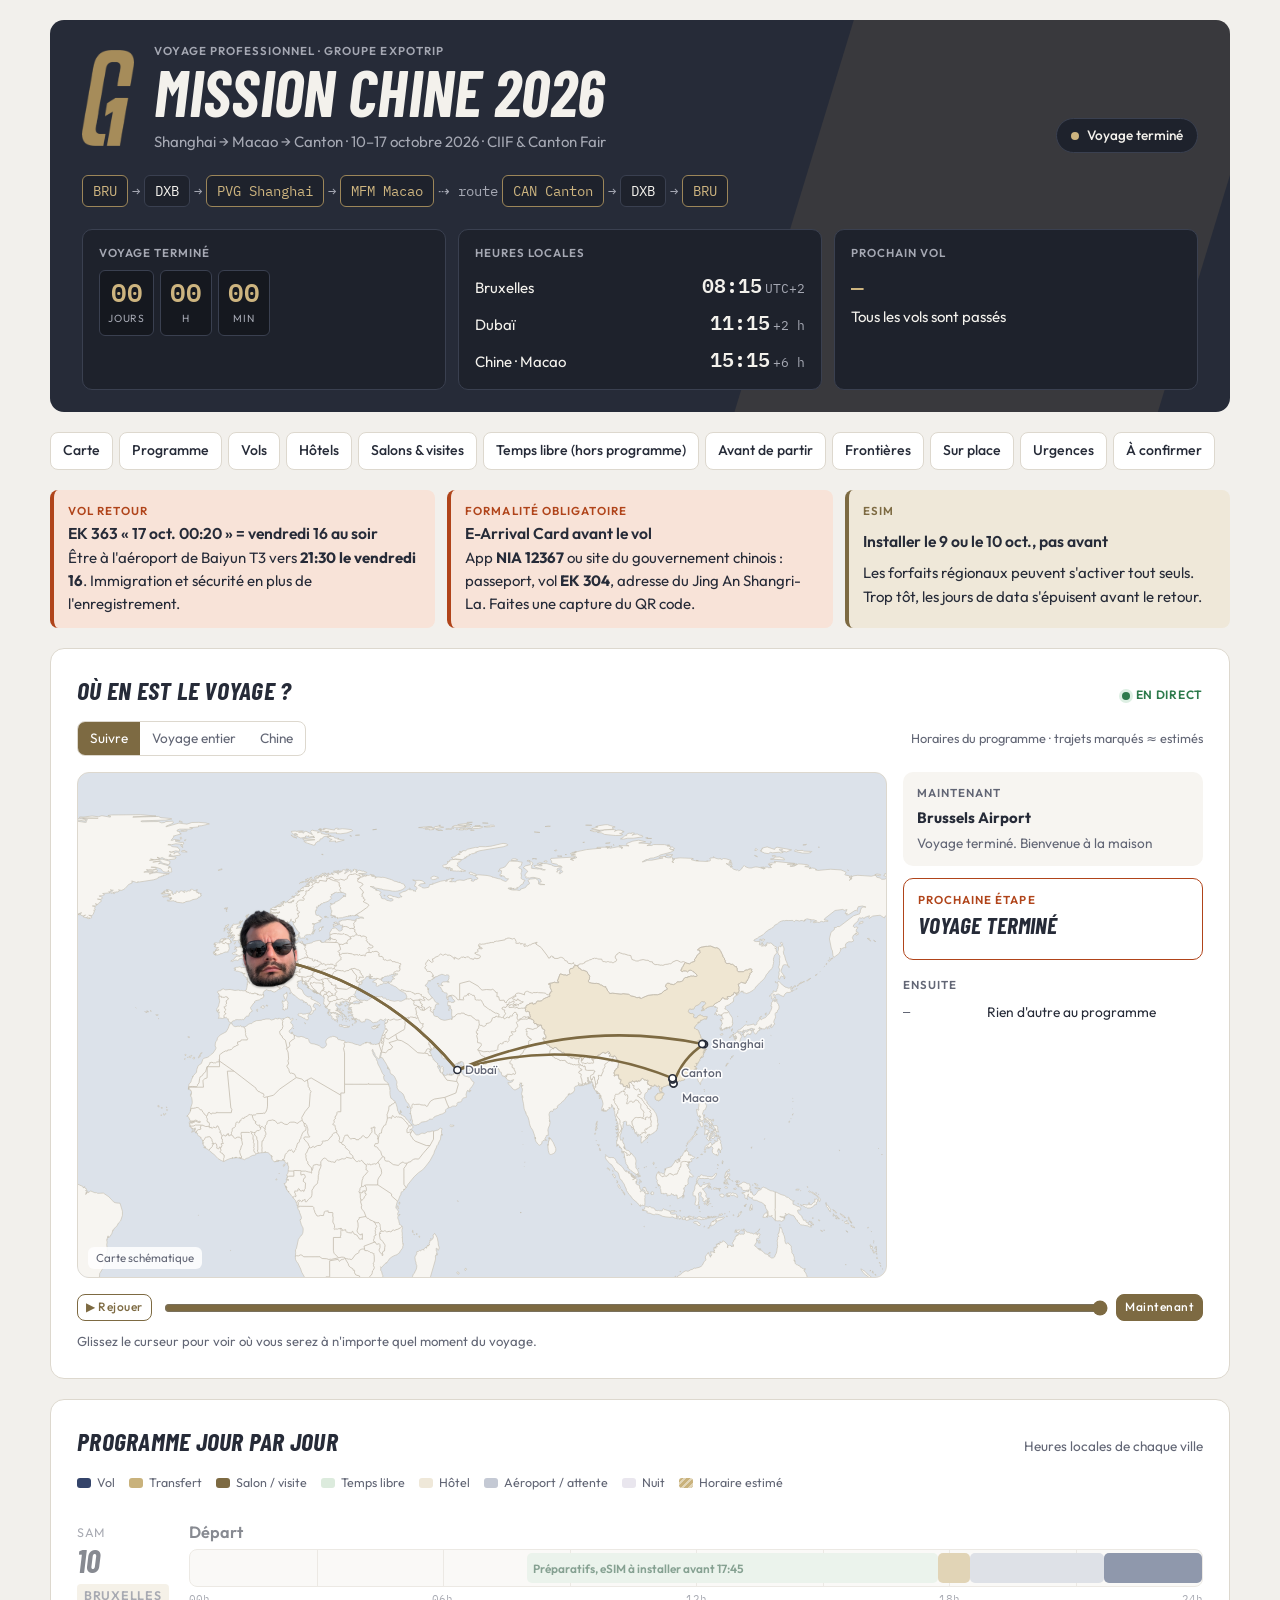
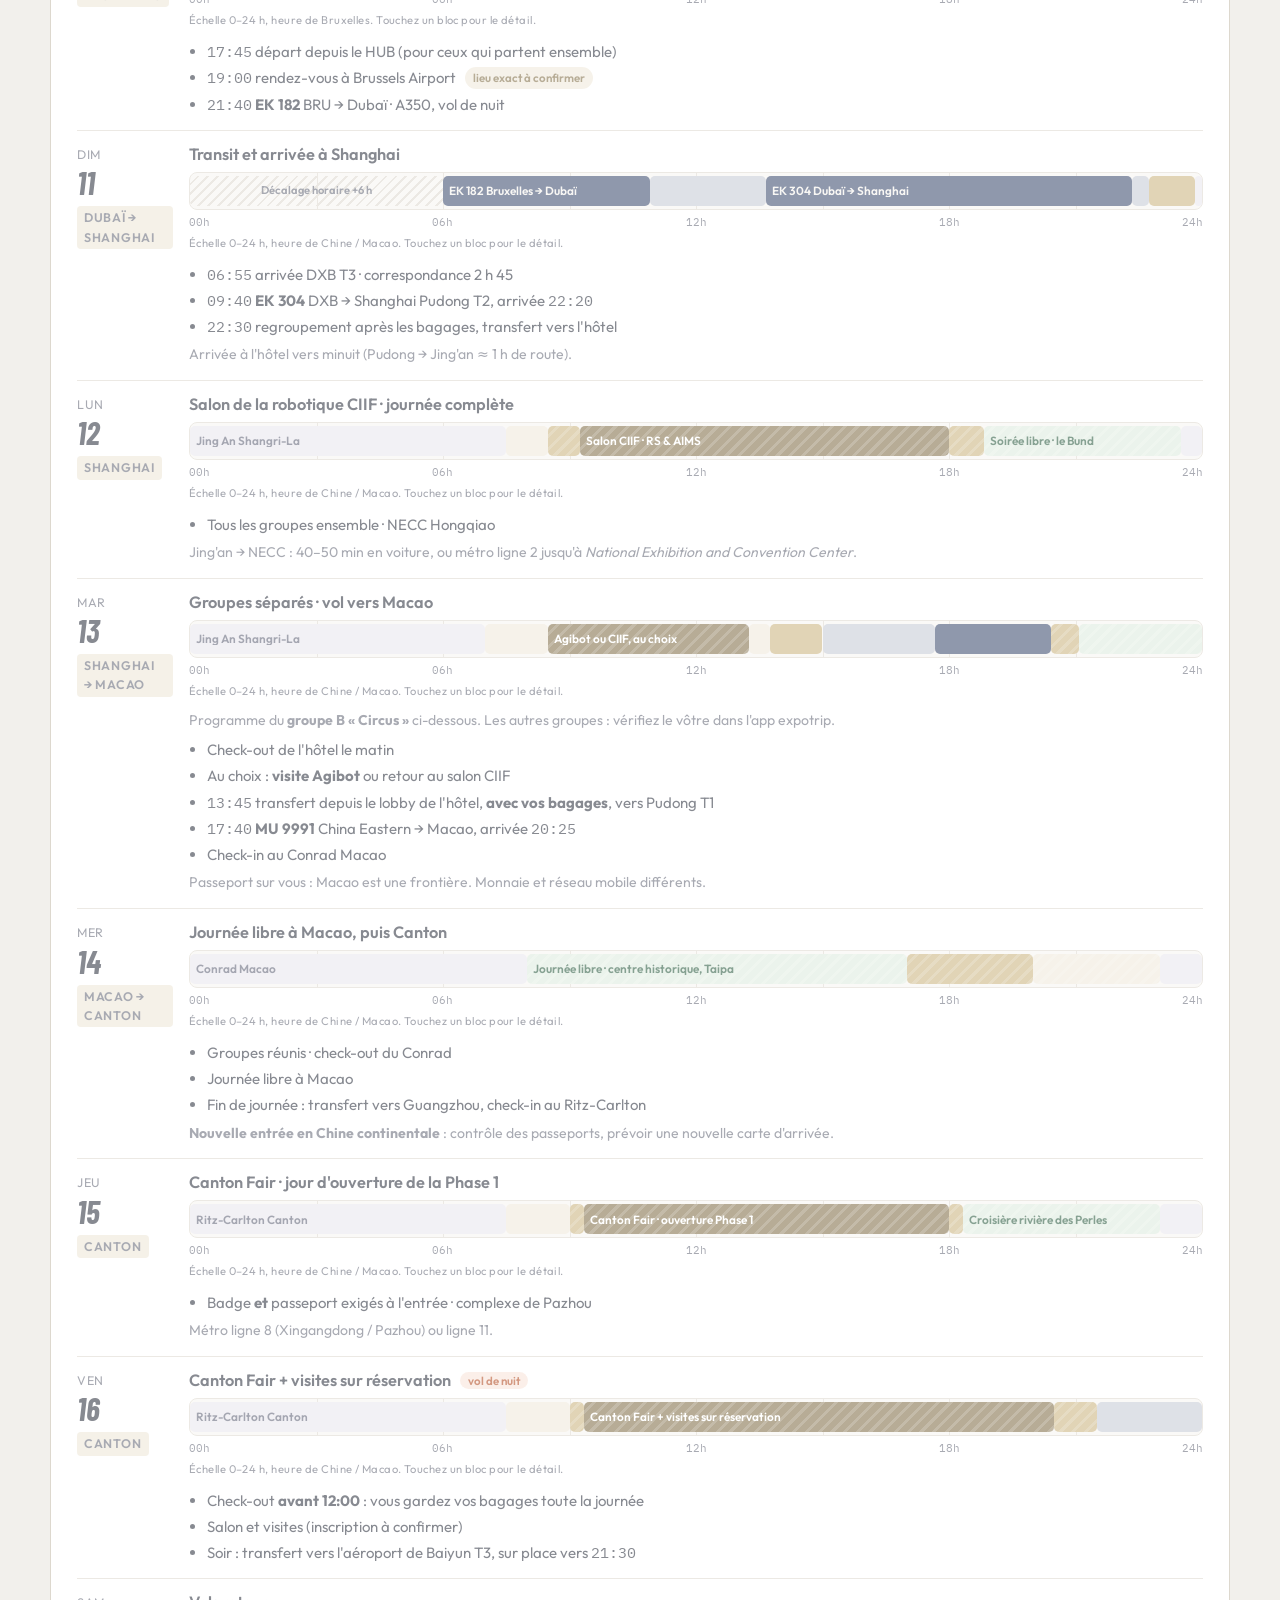
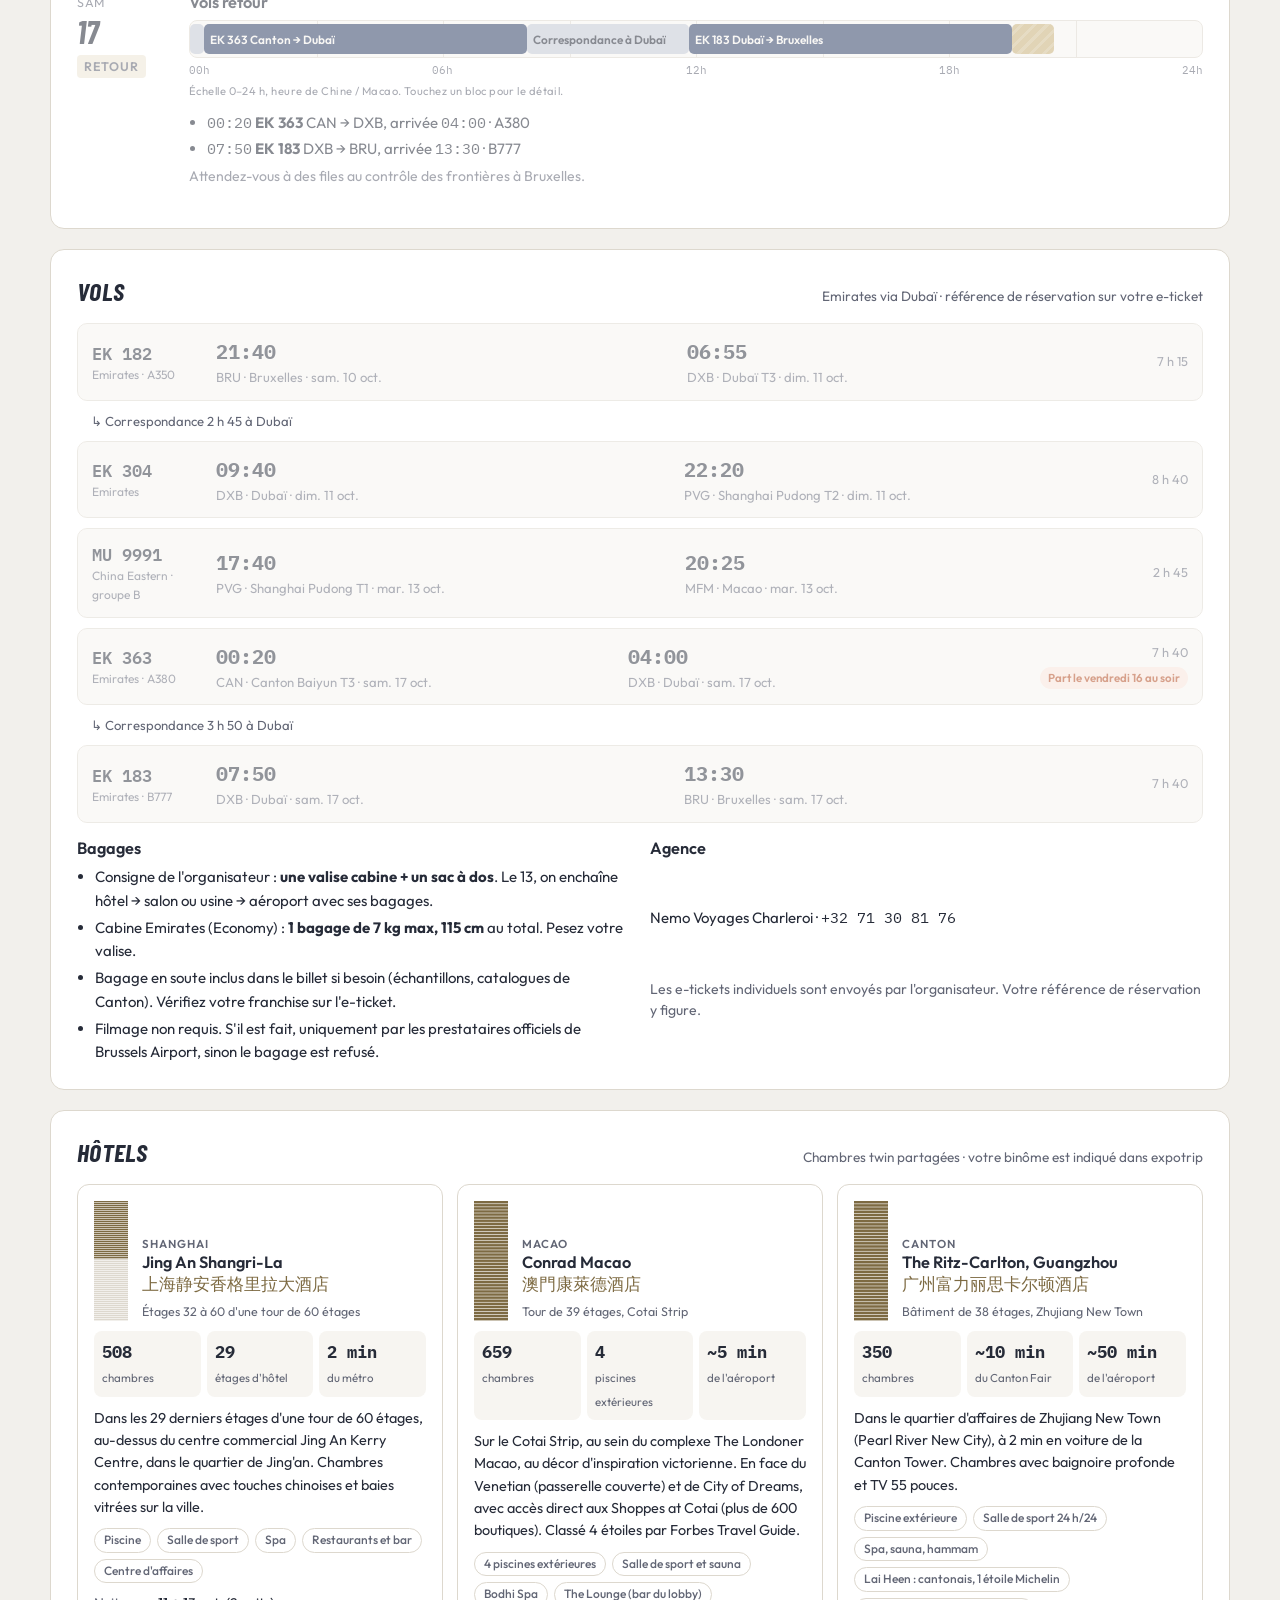
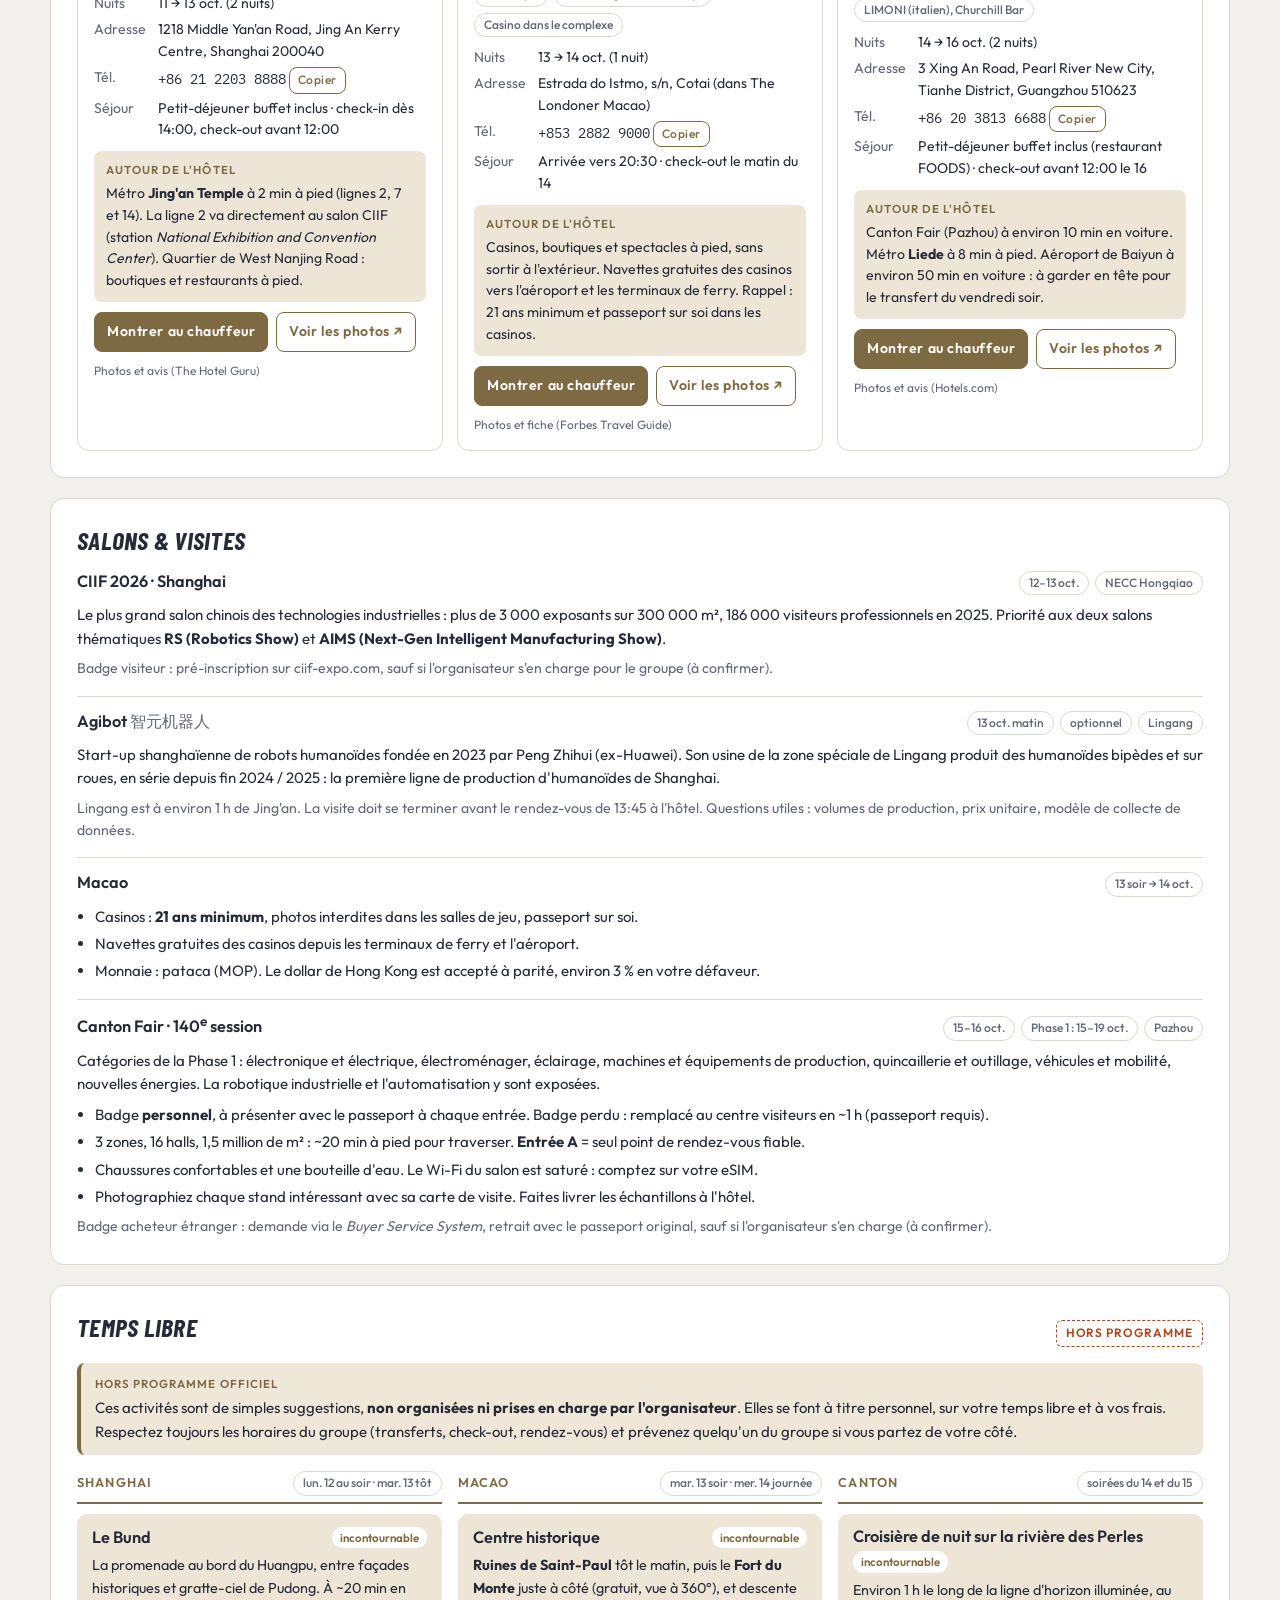
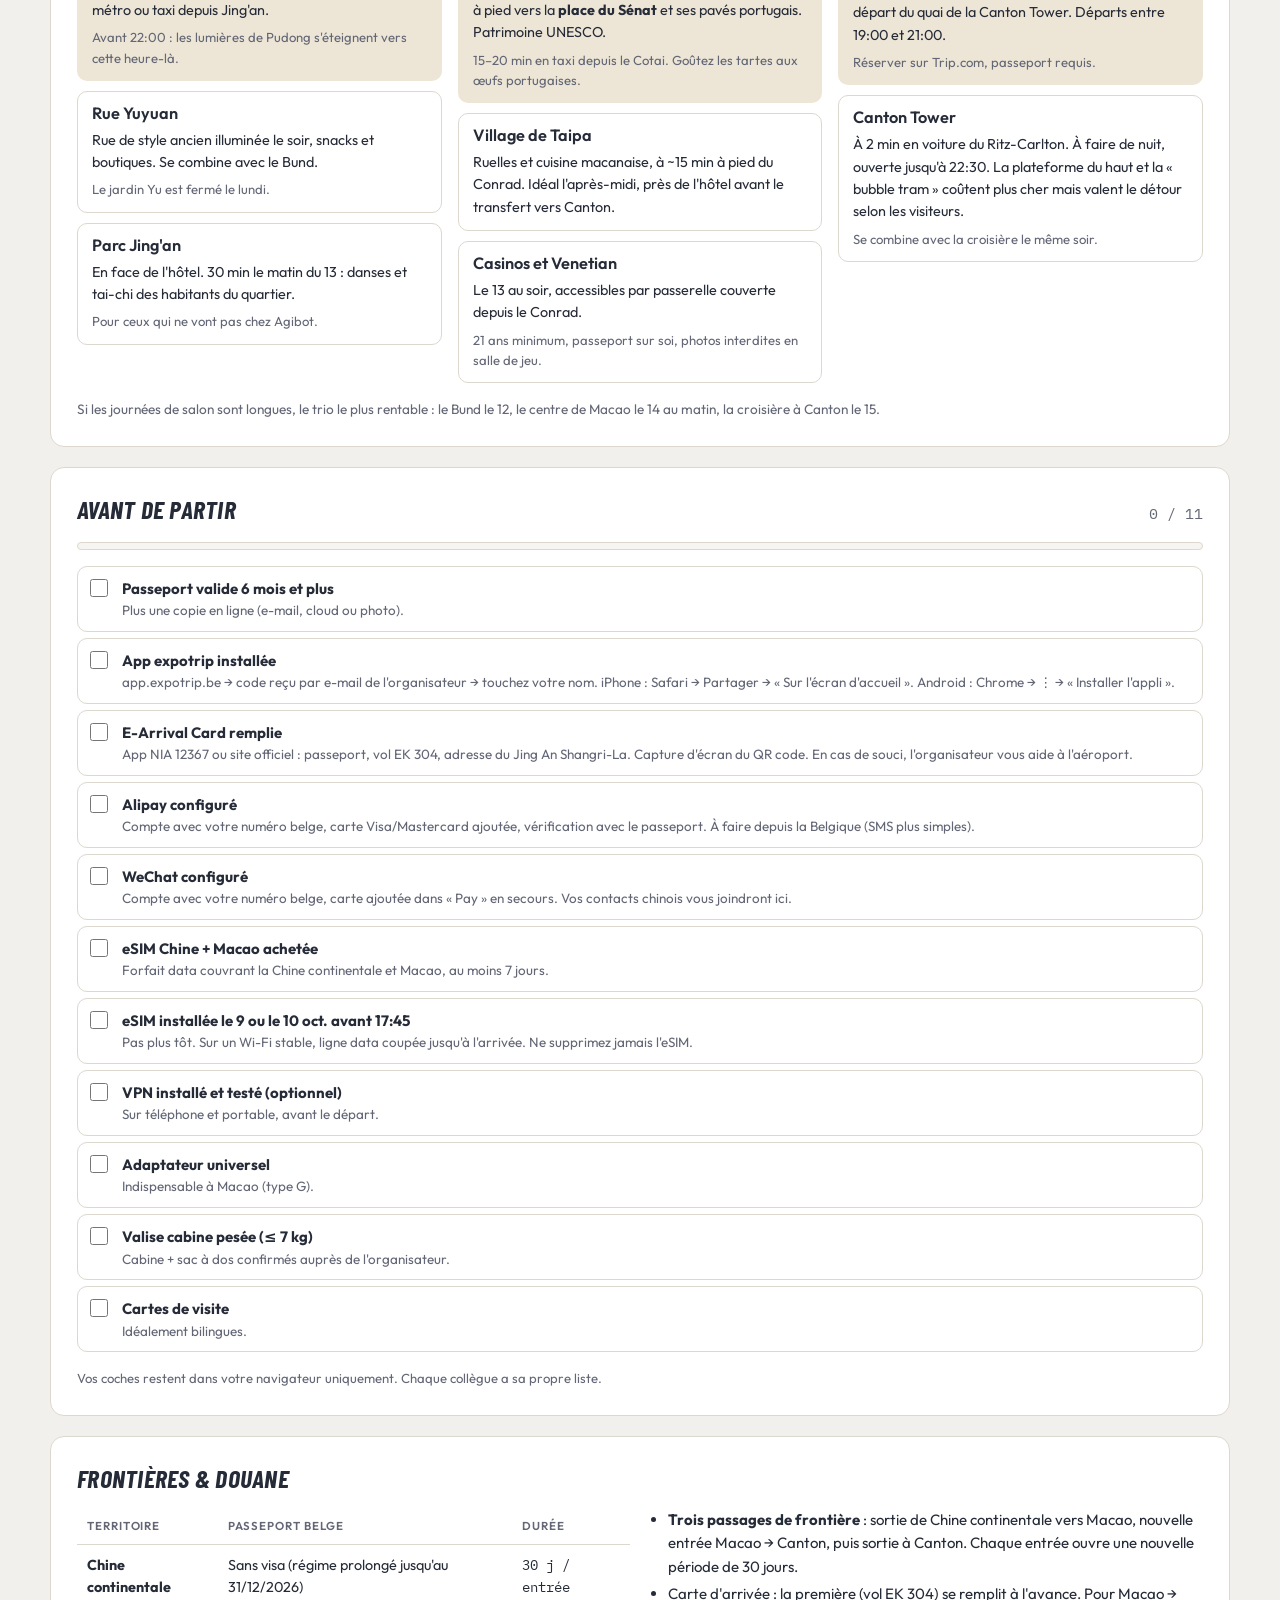
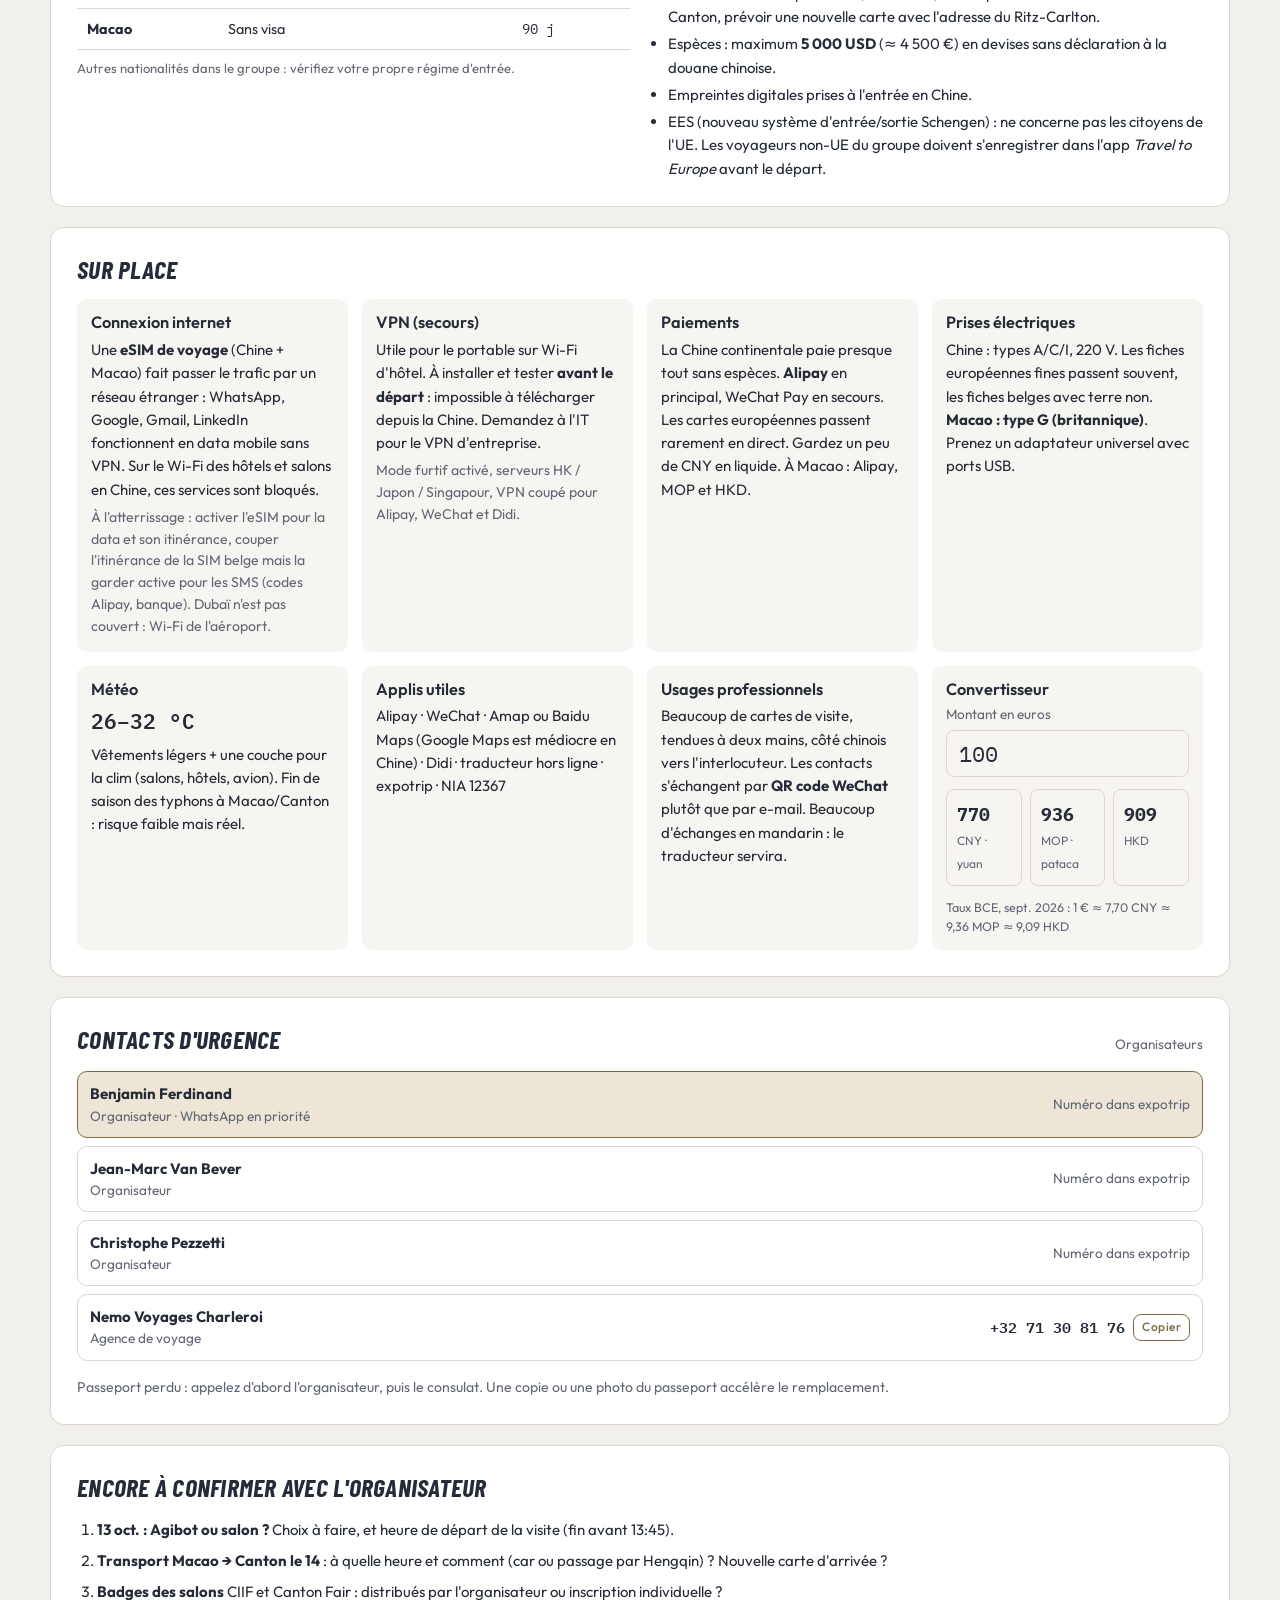
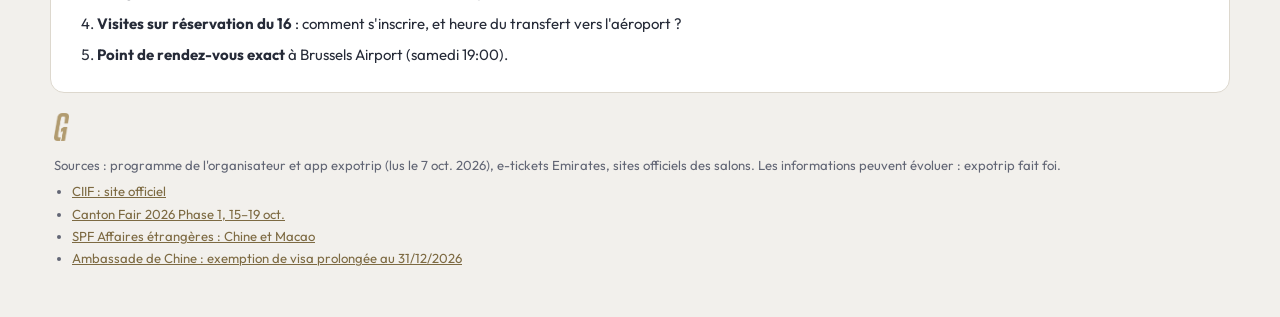
==== commit 39b4d707: "feat(map): ✨ Improve replay pacing and complete world map Replay now gives each trip its own duratio" ====
--- a/index.html
+++ b/index.html
@@ -411,9 +411,9 @@
             <filter id="hShadow" x="-30%" y="-30%" width="160%" height="160%"><feDropShadow dx="0" dy="1.5" stdDeviation="2" flood-color="#000" flood-opacity=".35"/></filter>
           </defs>
           <g id="gGeo">
-            <path class="land" id="geoLand" d="M551.9 453.5L547.7 455.3L544.8 458.3L544.6 462.4L542.5 464.6L539.4 466.6L534.4 468.6L530.3 469.6L527.2 471.5L522.0 472.8L518.2 475.0L515.4 478.8L512.6 479.9L508.7 479.5L505.7 481.4L502.4 483.9L498.5 485.3L493.6 485.8L489.0 486.6L486.7 489.3L483.7 491.8L480.1 491.8L477.1 493.6L473.5 493.2L470.5 491.6L468.4 487.3L468.8 483.6L467.2 479.9L466.8 476.6L466.0 472.3L465.2 468.7L464.0 463.5L465.1 459.7L464.7 456.3L467.0 454.1L467.4 450.6L468.3 447.6L470.0 444.8L473.2 446.6L476.2 446.0L479.5 446.0L482.9 445.7L486.8 446.8L490.1 447.2L494.5 447.7L497.7 447.3L500.1 450.5L503.5 449.4L505.3 445.5L507.2 442.8L509.0 440.2L511.5 437.7L516.2 435.0L518.9 433.8L523.6 433.0L528.8 432.2L531.8 431.7L536.5 431.0L540.6 430.4L543.3 432.0L544.4 435.0L545.6 438.0L546.7 441.0L547.8 444.0L548.9 447.0L550.9 450.9ZM557.7 493.6L561.3 493.4L560.8 496.4L557.3 496.8L553.9 494.7L556.6 492.9ZM984.3 516.1L984.2 519.4L982.6 516.6ZM1017.4 404.9L1017.0 405.0L1016.0 405.0L1015.2 405.9L1014.6 406.3L1013.7 406.6L1012.6 407.2L1012.4 408.1L1012.3 408.7L1012.2 409.5L1010.6 410.5L1010.1 410.4L1009.8 410.0L1009.3 410.1L1009.0 410.3L1008.6 410.3L1008.2 410.5L1007.7 410.4L1007.1 410.1L1006.8 410.0L1006.5 410.0L1006.4 410.4L1006.9 411.9L1007.1 412.6L1005.4 414.7L1005.6 416.1L1005.1 417.1L1004.1 417.9L1002.1 420.1L1001.2 420.1L1000.6 420.6L999.1 424.1L999.1 425.3L998.9 426.2L998.9 427.1L998.3 428.7L997.6 429.4L997.5 430.3L998.4 432.2L998.5 432.5L999.1 433.5L999.3 434.3L999.8 435.0L1001.3 436.8L1001.9 437.4L1002.7 437.8L1004.2 439.5L1004.9 440.5L1004.6 441.3L1004.8 442.8L1003.7 442.3L1005.1 443.4L1006.9 446.3L1008.6 447.8L1010.2 449.4L1010.7 451.0L1012.2 452.1L1013.8 453.6L1013.8 453.9L1014.2 454.3L1015.3 455.1L1016.0 456.0L1016.2 456.8L1016.6 456.9L1017.1 456.7L1017.6 456.6L1017.9 456.7L1018.4 457.6L1019.1 458.4L1019.4 459.1L1019.9 459.1L1020.0 459.7L1020.1 460.1L1021.0 461.3L1021.4 462.4L1022.6 464.2L1023.4 465.2L1024.0 465.7L1024.6 466.2L1025.3 468.2L1025.6 470.0L1026.9 472.8L1027.3 476.2L1028.2 479.5L1028.3 484.1L1028.4 487.2L1029.7 490.4L1029.9 494.0L1028.0 499.3L1027.8 502.7L1026.0 506.6L1022.3 508.4L1020.0 510.7L1017.7 512.8L1014.0 514.4L1011.4 516.0L1009.3 513.7L1005.8 515.3L1007.4 518.5L1005.7 521.4L1001.9 517.8L1005.0 521.8L1000.1 520.4L1001.7 523.3L996.5 529.1L994.9 532.0L991.3 534.2L990.6 528.1L990.9 523.9L993.0 521.0L990.5 518.0L987.4 515.9L990.7 514.8L992.5 511.9L995.5 510.6L998.6 510.1L1001.5 512.0L999.8 507.6L999.3 504.4L1002.7 502.9L1004.9 500.3L1008.6 499.2L1011.0 497.0L1013.7 495.7L1013.5 491.7L1013.8 487.7L1013.7 483.5L1012.5 480.1L1012.2 476.9L1013.7 473.5L1013.3 470.2L1013.4 469.8L1013.9 469.4L1014.2 468.8L1014.5 468.1L1014.7 467.5L1014.4 466.9L1014.0 466.1L1013.1 465.3L1012.1 464.4L1011.5 463.8L1011.1 463.2L1010.8 462.5L1010.6 462.0L1010.8 461.6L1012.2 460.8L1012.5 460.5L1012.6 460.0L1012.6 459.6L1012.2 459.3L1011.7 459.2L1011.0 458.6L1009.8 457.2L1009.2 456.9L1008.6 456.5L1008.3 456.0L1007.9 454.8L1007.4 455.1L1007.0 455.5L1006.6 455.4L1006.3 455.1L1006.1 454.6L1005.7 454.0L1005.3 453.5L1005.2 451.8L1005.2 451.2L1005.0 450.5L1004.6 450.2L1004.3 450.0L1003.5 448.6L1003.0 447.8L1000.7 445.9L1000.5 445.5L999.9 444.7L998.8 443.6L998.1 442.6L997.5 441.7L997.3 440.8L997.2 440.2L996.6 439.2L996.1 438.5L995.6 438.2L995.1 438.1L994.5 437.6L993.6 436.6L993.2 435.9L993.0 435.5L993.0 435.0L993.2 434.3L993.4 433.8L993.5 433.5L993.2 433.2L992.2 432.7L989.8 432.0L988.9 431.4L988.1 430.7L987.5 430.2L984.6 428.0L983.8 427.7L983.0 427.3L982.8 427.0L982.8 426.6L983.2 426.3L984.0 425.8L984.3 425.2L984.2 424.4L983.9 423.5L984.0 423.3L984.8 423.2L985.9 423.1L988.4 423.9L988.7 423.8L990.1 422.5L990.5 421.6L990.7 421.0L990.9 420.5L991.6 419.8L991.6 419.2L991.3 418.3L990.9 418.0L990.6 417.8L989.7 417.9L989.4 417.1L989.3 416.7L989.0 416.3L987.9 415.9L987.1 415.8L987.2 415.1L987.8 414.7L988.3 414.5L988.6 414.0L988.7 413.5L988.2 413.1L987.6 412.7L986.7 411.8L985.4 410.9L984.6 410.5L984.2 410.6L982.7 411.4L982.0 411.9L981.3 412.8L980.6 413.0L979.9 412.6L979.2 412.2L977.0 411.6L976.1 411.1L974.3 408.0L974.0 407.3L974.2 406.6L974.3 405.6L974.5 404.9L974.8 404.3L974.9 403.7L974.8 403.2L974.5 402.9L974.2 402.8L973.9 402.6L973.7 401.9L973.3 402.9L973.0 403.2L972.7 403.4L972.4 403.2L972.2 402.9L972.1 402.3L971.9 401.5L971.7 401.0L970.9 400.4L970.5 399.7L969.3 398.2L968.3 397.2L967.9 396.2L968.3 395.9L968.8 395.3L969.4 394.5L970.0 393.5L970.2 392.9L970.4 392.7L970.8 392.5L971.2 392.6L971.9 393.0L972.9 393.5L973.8 394.1L974.2 394.7L974.7 395.3L975.1 395.5L975.9 395.0L976.4 394.6L976.4 394.1L976.9 393.6L977.5 392.9L977.8 392.4L978.3 392.5L979.2 394.0L979.7 393.9L980.1 392.7L980.5 392.2L983.0 394.6L983.5 394.5L983.7 394.1L983.9 393.3L984.2 392.5L985.0 392.0L985.5 391.9L985.7 392.3L986.3 392.9L986.9 393.0L988.2 392.0L988.6 391.8L989.1 391.8L989.6 391.8L990.0 391.4L990.5 390.9L990.6 389.9L990.8 389.0L991.1 388.6L991.5 388.4L992.2 388.1L993.8 387.2L994.2 386.8L994.5 386.6L995.2 386.9L995.9 387.6L996.4 388.2L996.7 388.8L996.9 389.3L998.1 389.7L998.8 390.3L999.4 390.8L999.9 390.8L1000.4 390.6L1000.7 390.3L1001.3 390.3L1002.0 390.3L1002.3 390.4L1002.8 391.3L1003.6 391.4L1004.5 391.1L1005.3 390.9L1006.0 391.3L1007.3 392.2L1006.9 392.9L1006.7 393.6L1006.1 394.1L1005.6 394.3L1005.4 395.0L1005.3 396.0L1005.4 396.6L1005.7 396.8L1006.1 397.1L1006.2 397.6L1006.3 398.6L1006.3 399.8L1006.3 400.2L1006.9 400.0L1007.4 400.2L1008.1 400.5L1008.6 400.8L1008.9 400.8L1009.2 401.1L1009.3 401.7L1009.7 402.1L1010.7 402.8L1011.5 402.9L1012.2 403.9L1012.9 403.6L1013.2 404.0L1014.6 403.9L1015.6 403.4L1016.0 403.5L1016.9 404.4L1017.4 404.9ZM1008.0 411.8L1007.5 411.6L1007.2 411.4L1007.5 410.7L1007.9 411.4L1008.0 411.8ZM1014.3 407.8L1013.1 409.1L1012.6 409.1L1013.0 407.6L1013.2 407.3L1014.0 407.8L1014.3 407.8ZM1013.6 410.7L1013.1 411.0L1012.6 411.0L1013.2 410.5L1013.6 409.9L1013.9 409.7L1013.8 410.2L1013.6 410.7ZM1009.4 412.5L1009.1 412.6L1008.4 411.8L1008.8 411.3L1009.6 411.6L1009.7 412.0L1009.5 412.4ZM703.4 197.5L702.2 200.8L699.3 202.7L697.1 204.9L700.9 205.4L703.6 208.0L707.2 208.8L709.0 206.3L712.0 208.1L714.9 209.6L717.6 211.2L720.7 211.4L718.7 213.9L715.6 214.3L712.5 216.6L709.8 218.5L706.5 217.1L703.0 217.7L699.9 216.8L701.3 213.4L699.1 209.8L696.6 211.8L693.5 213.2L690.4 212.0L689.5 216.7L686.5 217.8L685.8 220.7L683.4 223.6L680.5 224.5L676.1 223.8L672.9 227.6L675.7 229.9L678.8 230.2L678.8 233.3L680.6 237.0L680.4 240.4L678.5 242.8L676.7 247.6L673.7 247.4L670.6 246.6L665.9 246.5L665.9 242.1L664.3 239.3L661.2 237.6L658.2 237.6L653.6 234.6L650.1 232.6L647.1 230.2L644.1 229.4L640.3 226.2L636.5 223.7L633.1 221.4L630.7 216.7L628.4 213.2L627.2 209.7L624.5 207.6L621.1 208.1L618.0 207.5L615.0 207.8L611.4 206.0L611.2 203.0L610.2 200.1L609.4 197.1L606.0 197.0L603.5 194.9L599.8 193.2L596.6 193.3L597.7 196.6L594.3 195.1L592.4 197.7L588.4 198.4L586.1 200.4L585.0 203.3L586.1 206.3L580.7 207.0L576.5 206.8L576.5 202.2L576.5 197.6L576.5 193.0L576.5 188.4L576.5 183.8L576.5 179.2L576.5 174.6L576.5 170.1L580.2 169.1L583.4 168.2L586.6 167.3L590.8 166.2L594.7 165.3L598.4 164.4L601.6 166.2L605.2 168.2L608.7 170.2L612.2 172.2L615.7 174.1L619.1 176.1L621.4 179.2L624.4 182.0L626.6 184.2L629.6 184.9L632.9 184.4L636.5 183.9L639.8 183.9L643.2 184.1L646.3 184.3L649.6 183.9L653.0 183.5L655.3 185.8L657.8 188.0L659.8 191.2L662.0 193.9L661.6 198.1L664.3 200.0L666.0 202.6L667.0 206.5L670.3 208.5L674.4 208.2L677.9 208.0L678.9 211.4L681.9 213.8L684.0 210.4L686.8 208.0L689.0 205.4L691.7 203.7L695.1 202.5L698.2 199.7L701.5 198.3ZM705.6 221.1L703.7 218.7L705.7 220.9ZM1329.2 487.4L1330.1 483.8L1329.2 487.4ZM64.4 78.2L61.4 79.3L63.5 76.2ZM79.1 103.8L75.6 105.0L71.6 105.9L68.8 104.1L65.5 103.2L61.8 103.2L58.3 102.9L60.4 99.6L64.6 98.0L67.0 96.1L67.5 93.0L64.8 91.0L66.9 87.8L69.8 86.9L73.6 86.5L77.0 87.0L75.8 84.1L76.1 80.9L77.4 78.2L73.6 77.7L71.5 75.3L72.4 72.3L76.0 70.5L72.7 70.4L69.7 71.3L66.7 72.2L63.5 72.4L60.3 72.3L57.9 70.1L61.2 66.4L60.3 63.0L62.9 60.6L60.0 59.7L57.0 59.1L56.1 62.3L54.6 66.1L54.2 62.8L54.2 59.5L55.2 56.5L56.7 53.8L53.8 54.7L51.1 53.1L53.1 50.4L54.6 47.7L52.6 45.3L53.5 42.2L56.4 41.2L56.4 37.9L58.7 35.8L61.8 34.9L66.2 34.4L70.7 33.9L74.1 33.5L74.5 36.8L69.8 39.5L67.2 43.2L71.0 43.4L75.6 43.3L82.7 43.2L85.9 43.9L84.6 47.4L82.6 51.4L80.6 53.6L75.9 55.5L79.3 56.8L76.5 58.1L73.3 59.7L69.6 59.1L75.9 60.5L79.7 59.7L83.6 61.0L86.2 63.3L88.9 67.4L90.8 72.3L95.3 74.6L98.6 77.2L100.3 80.6L102.8 83.9L99.5 82.6L96.2 82.8L99.3 83.1L102.8 85.3L104.8 88.4L102.1 90.9L105.4 91.4L108.8 90.3L112.6 90.8L115.8 92.5L116.2 96.3L115.0 99.1L112.2 100.3L108.1 102.7L106.1 105.0L109.3 106.4L112.4 106.2L110.6 109.5L107.6 111.1L104.3 112.2L100.0 111.8L95.1 112.4L92.2 111.6L88.9 112.5L84.5 112.8L81.4 113.7L78.2 112.9L72.9 113.7L71.4 116.8L67.0 116.5L63.6 116.6L59.3 118.4L55.7 118.9L58.2 116.3L60.5 114.2L62.9 112.2L65.3 109.7L69.2 107.7L73.1 108.0L77.3 105.9L79.8 103.9ZM66.2 86.8L63.2 87.4L66.2 86.8ZM90.7 14.6L92.2 17.9L90.9 21.1L90.5 18.1L87.6 17.2L89.8 14.0ZM78.6 28.1L75.9 26.8L78.6 28.1ZM58.5 65.5L56.2 63.3L58.5 65.5ZM52.8 56.6L49.4 57.1L48.2 54.3L51.3 54.6ZM49.8 60.7L48.8 63.9L49.1 60.9ZM51.1 61.9L52.6 58.9L51.1 61.9ZM49.2 36.4L46.2 39.1L44.1 41.7L42.1 39.3L44.2 37.2L48.4 35.1ZM49.7 44.9L51.9 47.4L48.6 48.2L45.1 46.4L47.7 44.0ZM49.0 79.1L45.4 79.4L43.5 77.1L39.8 78.4L36.7 78.1L32.9 75.9L35.7 74.3L38.2 71.7L40.5 69.1L43.9 68.2L46.9 67.6L50.6 68.6L53.3 71.8L55.2 74.5L53.4 77.5L50.7 79.5ZM92.7 113.1L88.9 113.3L92.1 112.6ZM579.2 363.5L579.8 369.8L577.6 372.5L574.8 374.2L574.6 377.6L572.8 380.1L572.2 383.7L570.5 388.1L569.8 391.5L567.5 393.6L563.7 393.0L560.2 392.5L556.4 392.0L552.9 391.4L549.0 390.9L546.1 388.8L544.3 386.2L542.4 383.6L540.5 381.0L539.1 377.4L541.4 379.9L544.9 380.0L548.3 378.4L551.5 378.5L558.0 379.3L561.0 378.3L563.6 376.4L565.3 372.8L569.0 369.6L570.9 367.0L576.2 362.1L577.7 359.3L578.0 362.5ZM425.8 149.1L422.6 149.0L418.4 150.8L415.0 151.7L411.8 152.4L408.7 153.5L405.6 153.8L402.0 156.2L399.7 158.7L400.5 155.6L397.3 158.1L397.8 161.2L394.5 160.2L391.2 159.1L387.2 157.8L383.8 158.7L379.9 158.7L375.9 158.7L372.5 157.1L370.0 154.9L374.3 154.9L377.8 154.1L374.2 154.0L372.6 150.2L372.1 153.5L368.9 152.6L365.8 153.8L362.7 155.3L360.5 158.9L358.1 161.3L354.7 162.7L353.9 166.6L349.6 166.0L346.2 166.9L343.1 167.1L343.5 163.8L345.5 160.6L347.8 158.2L348.1 155.0L351.4 155.4L354.8 156.5L355.7 152.8L352.8 150.6L352.4 147.5L349.4 145.6L349.5 142.2L347.1 140.5L344.3 138.5L340.6 137.6L337.7 135.8L334.6 135.6L330.8 136.3L327.7 137.1L324.6 138.9L321.5 140.3L317.7 140.9L314.4 142.5L310.8 141.2L307.7 140.9L302.8 140.2L298.5 139.2L295.8 140.5L293.3 138.7L290.9 136.7L290.9 133.1L292.4 130.2L295.5 129.6L294.5 126.5L295.9 122.3L299.1 119.3L302.3 116.7L305.3 115.4L305.4 112.4L304.1 108.7L302.6 106.0L305.1 104.1L307.7 102.2L310.5 101.1L313.6 100.9L318.7 100.8L324.5 101.4L328.8 102.3L331.9 102.5L334.6 103.9L337.8 104.2L340.8 103.9L344.3 104.6L347.5 104.3L350.2 105.9L353.7 105.6L356.7 105.2L360.0 107.3L360.7 104.0L362.6 101.1L365.3 99.2L369.5 98.9L372.9 99.5L376.2 97.3L380.0 97.5L382.9 96.6L386.8 96.7L390.2 98.4L393.5 102.2L391.9 105.2L394.3 107.6L397.5 108.1L400.3 109.6L402.1 112.3L402.7 115.4L406.1 115.6L409.1 116.9L412.3 117.9L415.4 116.6L418.4 115.8L420.7 117.9L423.6 120.4L427.8 120.4L431.8 121.8L435.1 122.6L439.1 124.3L442.1 126.3L440.1 129.4L438.9 132.2L439.8 135.2L440.0 138.3L438.7 141.6L433.9 141.6L430.1 142.9L427.1 143.9L425.7 146.8ZM373.3 158.0L369.4 157.4L373.3 158.0ZM389.3 630.0L385.3 630.0L382.3 630.0L379.3 630.0L374.8 630.0L371.8 630.0L367.2 630.0L363.3 630.0L360.2 630.7L357.4 633.2L352.9 633.9L352.5 629.8L353.2 625.4L353.5 621.1L354.6 617.4L355.5 613.3L357.7 610.3L360.2 607.6L364.2 603.2L366.0 600.8L366.3 597.7L363.2 596.0L363.4 591.5L362.8 588.4L363.8 585.4L366.0 582.1L369.3 583.2L372.6 583.9L376.0 582.9L379.4 582.3L382.9 582.3L386.2 582.1L389.9 577.8L391.2 581.1L393.8 583.5L393.9 588.4L396.2 591.6L397.8 595.2L398.3 599.4L398.4 602.8L397.0 605.8L395.2 608.4L393.6 611.3L391.5 614.0L390.4 617.1L389.4 620.2L389.5 624.0L389.3 628.3ZM576.5 206.8L580.7 207.0L584.0 207.2L585.0 203.3L586.1 200.4L588.4 198.4L592.1 198.1L593.5 195.4L596.8 196.5L595.0 194.0L598.1 193.2L601.1 194.4L604.5 196.4L608.6 197.0L610.4 199.8L611.2 203.0L611.4 206.0L614.4 207.8L618.0 207.5L621.1 208.1L624.5 207.6L627.2 209.7L628.4 213.2L630.7 216.7L631.3 219.6L635.2 222.8L638.5 225.0L642.2 228.1L645.9 230.5L649.0 231.8L653.6 234.6L656.4 236.5L659.2 237.7L662.3 238.0L666.3 239.9L665.8 244.0L662.4 245.9L659.5 244.3L657.7 247.5L653.8 247.6L651.1 249.4L650.2 252.5L649.3 255.7L646.1 258.5L643.4 259.9L640.4 260.9L637.1 261.5L636.5 265.5L633.7 267.3L630.2 268.3L627.4 265.6L624.3 265.7L622.0 263.7L620.8 260.6L620.5 257.1L620.1 253.6L616.6 253.6L613.5 253.6L611.1 250.4L607.9 248.6L605.2 246.7L601.6 243.5L598.3 243.1L594.6 242.2L591.2 241.0L588.2 240.3L585.8 237.9L582.4 237.4L579.4 238.1L575.3 239.0L571.4 239.5L567.3 242.2L566.0 245.0L562.3 246.5L559.0 246.6L558.4 243.3L558.2 239.5L558.4 235.9L558.6 232.6L557.4 229.0L554.1 226.6L556.3 224.5L555.1 221.7L552.4 220.2L549.1 217.8L549.4 214.5L550.3 211.4L554.1 212.2L557.1 212.5L560.5 212.9L564.3 211.7L565.4 208.8L562.1 206.4L560.0 203.6L558.4 199.1L555.4 198.8L552.2 199.3L549.7 202.9L549.8 206.6L546.9 202.2L550.1 199.4L553.4 197.9L557.0 197.0L560.7 196.7L563.7 198.2L567.0 200.3L569.0 203.6L571.5 206.5L575.3 206.9ZM453.8 204.8L457.3 205.0L460.3 205.2L463.7 204.1L466.9 206.5L469.5 208.1L471.8 210.7L472.1 214.3L472.2 217.6L474.4 219.8L478.3 220.0L481.1 222.5L478.2 225.8L475.1 226.2L476.4 228.9L477.1 233.0L477.5 236.1L477.2 239.6L479.7 242.6L479.8 245.6L481.4 248.4L478.3 249.4L476.2 247.2L472.2 247.7L469.0 246.9L465.9 246.8L461.8 248.7L458.5 247.9L453.8 249.1L450.3 249.1L447.0 249.0L441.1 251.7L436.8 253.0L433.4 253.2L429.9 252.8L427.3 251.2L423.2 252.0L420.0 253.2L416.1 253.5L412.6 252.0L411.7 254.9L410.6 258.0L408.8 260.6L406.1 258.4L407.3 254.8L408.6 251.9L405.4 252.2L401.9 254.3L398.1 252.7L392.6 254.0L390.3 256.6L387.5 258.2L382.5 259.0L377.7 259.0L374.3 255.5L371.3 253.9L367.6 252.0L364.2 251.5L361.1 252.0L360.5 255.5L356.9 257.5L353.5 258.4L350.7 257.4L348.7 254.8L345.3 253.0L341.8 251.9L339.4 253.7L336.3 253.2L339.3 251.7L336.4 249.9L333.4 250.2L335.2 247.5L332.5 245.1L332.9 241.2L330.3 239.4L327.2 238.5L325.9 235.6L329.6 236.3L328.7 232.9L329.1 229.9L328.3 226.6L325.2 225.2L323.5 221.3L326.3 218.0L328.5 216.0L331.8 215.5L334.8 216.8L337.9 216.2L341.7 216.0L345.5 216.1L347.3 213.7L352.0 212.9L348.7 210.6L350.4 207.7L355.5 208.5L359.1 208.0L363.1 209.2L366.8 208.9L373.9 204.1L377.7 201.9L381.2 201.1L384.0 200.0L391.7 200.4L396.5 200.4L399.9 199.7L401.1 202.7L406.4 202.9L408.6 205.7L411.4 207.4L415.5 207.2L419.2 208.9L423.3 210.0L427.3 210.7L431.3 209.8L436.1 208.9L439.4 210.2L443.2 210.4L446.8 208.9L450.2 207.4L453.0 205.8ZM339.3 200.3L340.9 204.4L347.2 207.5L345.8 210.3L341.7 209.3L338.6 210.1L335.0 210.3L332.9 213.1L328.8 215.0L326.2 217.4L328.4 214.6L325.3 213.9L322.6 212.7L325.1 210.5L326.8 206.6L326.2 203.4L327.2 200.5L330.5 199.7L333.8 199.7L337.0 200.4ZM199.3 288.2L198.9 292.2L199.6 295.3L196.5 297.4L193.6 299.2L191.2 302.0L188.2 304.1L188.0 307.5L188.8 310.6L187.1 314.2L184.9 316.6L182.0 315.3L181.2 311.7L180.5 308.7L179.4 303.8L178.5 299.3L175.4 296.9L172.4 294.6L171.4 290.7L168.6 288.3L166.4 284.5L165.4 281.7L167.5 277.5L170.0 274.9L171.8 271.7L172.9 268.0L172.4 264.2L172.0 259.5L172.6 256.3L173.4 252.4L176.6 250.0L179.3 248.1L183.9 246.6L187.3 247.5L189.4 251.4L193.1 250.7L196.1 251.3L193.3 255.1L190.7 257.4L191.6 261.1L195.1 263.7L195.4 266.6L194.7 269.7L192.4 273.2L188.3 276.5L187.0 279.4L189.2 282.7L192.6 283.1L195.8 284.4L197.3 287.1ZM109.4 510.1L108.3 516.1L111.7 519.0L113.2 522.5L113.5 526.4L115.3 529.5L115.4 534.4L115.6 539.7L115.6 542.7L115.6 546.3L115.6 550.0L115.2 553.1L116.8 557.0L112.9 558.5L110.1 556.8L107.8 554.8L106.4 552.0L107.0 547.7L106.0 544.5L106.7 538.5L107.0 535.2L105.0 532.8L105.7 528.9L105.6 525.2L104.6 522.0L104.8 517.6L102.5 514.8L101.3 512.0L101.2 508.8L105.9 510.1L109.4 510.1ZM950.9 416.8L950.8 417.4L951.3 417.3L951.7 416.6L952.1 416.2L952.5 416.1L953.0 416.6L953.5 417.6L954.0 418.2L954.4 418.7L954.4 419.1L954.2 420.0L953.8 421.1L953.2 422.4L953.4 423.5L954.2 424.5L955.1 425.0L956.1 424.8L956.7 424.6L957.1 424.2L957.5 423.9L958.0 423.9L959.6 424.2L960.1 424.5L960.2 425.1L960.0 426.7L960.2 427.9L960.7 429.1L960.7 430.2L960.2 432.1L959.7 433.8L959.2 434.7L958.8 435.2L958.7 435.6L958.7 435.9L959.1 436.4L959.5 437.1L959.6 437.8L959.5 438.6L959.2 439.7L958.3 442.0L957.5 444.2L957.9 444.6L958.7 444.9L959.2 445.2L959.7 445.0L960.8 443.8L961.8 442.8L963.0 441.9L964.1 441.1L964.6 440.5L964.9 439.7L965.2 439.3L965.7 439.5L966.3 439.2L967.1 438.3L967.6 437.9L968.0 438.0L968.7 438.5L969.7 439.5L970.7 440.2L971.5 440.4L971.9 440.7L971.8 441.3L972.0 441.7L972.4 441.8L972.5 441.5L972.9 441.1L973.6 440.5L974.4 440.2L975.2 440.1L975.7 439.7L976.0 438.6L976.5 437.8L977.0 437.4L977.5 437.2L977.6 436.9L977.4 436.6L977.4 436.3L977.7 435.9L978.4 435.8L979.4 435.8L980.6 436.2L982.0 436.8L982.9 437.1L983.3 436.8L984.2 437.8L985.4 440.1L986.5 441.8L987.4 443.0L988.3 443.9L989.3 444.5L990.0 445.4L990.7 447.0L990.2 449.2L990.1 451.2L990.1 453.5L990.7 455.3L991.8 456.6L992.4 457.6L992.6 458.4L993.5 459.1L995.0 459.6L995.7 460.1L995.4 460.6L995.4 461.1L995.6 461.7L996.1 462.2L997.0 462.6L997.5 463.0L997.7 463.4L997.6 464.1L997.4 465.1L997.1 465.9L996.6 466.4L996.5 466.8L996.4 467.4L996.4 468.7L996.7 469.6L996.5 473.4L994.3 476.3L991.2 476.0L987.2 476.3L984.2 476.4L980.3 475.8L977.0 476.7L974.5 478.6L973.0 481.6L971.4 484.2L969.6 487.1L970.9 491.7L972.7 495.1L973.0 499.1L974.6 502.7L973.2 499.9L970.5 498.2L967.9 495.6L965.4 493.6L962.1 493.8L959.1 493.3L957.5 489.7L957.8 486.4L954.9 484.3L951.8 485.2L949.7 487.6L949.7 492.3L949.9 496.5L949.2 499.5L948.1 502.5L946.6 505.4L945.7 509.0L943.7 514.3L942.9 517.3L942.8 520.7L942.9 523.7L943.5 527.3L947.5 526.9L949.5 533.3L951.8 535.7L953.7 545.6L952.0 542.3L953.0 547.2L955.8 549.2L958.5 551.4L961.7 551.0L965.1 555.3L967.6 557.6L966.1 560.9L963.0 560.9L960.3 562.7L959.0 559.7L956.7 556.7L952.7 554.5L948.7 552.5L947.4 548.9L945.0 546.6L943.6 543.8L941.8 541.1L938.8 537.4L935.4 537.7L934.8 534.6L935.6 530.3L936.0 527.1L937.6 521.6L938.8 518.1L939.4 514.4L941.5 510.8L944.4 506.1L946.2 503.1L945.8 499.1L944.9 496.0L943.2 492.6L942.4 489.7L942.8 485.0L942.1 481.8L939.0 477.6L937.1 475.3L934.9 471.9L934.4 468.5L936.7 466.4L937.6 462.3L939.8 458.2L937.9 454.8L936.8 451.0L935.0 448.5L932.3 444.7L930.4 442.0L929.9 438.3L927.6 435.1L930.5 434.3L930.4 430.7L931.1 427.3L932.1 424.1L935.3 423.1L939.3 422.3L941.5 419.6L944.7 419.1L946.8 416.8L949.8 416.2L950.9 416.8ZM439.8 669.1L439.7 672.6L438.2 669.3ZM380.9 714.1L377.3 712.1L374.2 710.7L371.6 709.0L369.2 707.1L365.3 706.1L363.2 703.9L361.7 699.7L360.3 696.3L359.4 693.4L358.0 690.4L355.9 688.0L352.7 683.9L351.8 680.3L352.9 677.2L352.0 674.0L350.6 669.8L350.8 666.7L353.8 664.6L357.4 660.9L359.1 657.8L360.7 654.9L362.9 652.8L362.2 649.8L359.9 647.7L360.7 644.3L363.4 642.6L363.0 638.5L362.6 634.6L360.5 632.1L363.1 629.9L367.2 630.0L370.3 630.0L373.3 630.0L376.3 630.0L380.8 630.0L383.8 630.0L388.4 630.0L393.0 632.0L396.6 634.4L400.2 636.8L403.9 639.2L407.5 641.6L411.1 643.9L414.7 646.3L418.3 648.7L421.0 650.5L420.9 654.1L422.3 656.7L425.7 659.6L428.3 661.8L430.9 664.0L433.5 666.2L433.6 669.8L432.3 675.2L431.0 678.8L431.3 682.1L433.1 685.0L435.0 688.1L437.1 690.2L435.5 693.4L434.9 697.9L435.4 702.4L435.7 707.2L437.9 711.9L438.4 715.8L439.1 719.1L441.7 721.6L444.3 723.5L442.4 726.9L439.4 729.1L436.2 730.4L432.4 731.7L429.2 733.5L425.5 732.8L422.6 734.8L420.1 736.8L416.5 736.5L412.8 736.8L409.6 737.1L406.3 734.6L403.4 736.0L400.1 735.8L397.6 733.9L395.5 731.3L395.8 727.9L395.1 725.0L394.5 720.7L392.9 717.6L390.1 715.0L386.1 716.1L382.7 715.0ZM676.4 248.3L676.9 245.1L679.2 241.6L681.3 238.8L679.7 236.2L679.7 231.1L676.5 230.2L673.4 228.0L674.1 224.8L677.7 224.1L681.0 224.6L683.6 222.6L685.1 219.9L687.9 217.9L688.7 214.3L691.1 212.3L695.4 212.3L698.1 210.8L701.0 211.8L698.6 215.5L700.5 217.9L703.5 217.6L700.9 219.2L697.7 219.0L693.4 218.4L690.9 220.1L688.9 222.4L690.9 224.7L695.0 224.5L698.7 224.2L701.6 225.9L704.9 224.9L707.9 224.0L710.1 226.2L713.1 226.9L716.5 226.4L719.8 226.4L722.8 226.3L725.7 225.4L726.7 229.0L727.2 233.0L730.4 233.4L733.7 234.0L736.4 236.0L736.0 239.0L737.1 241.9L738.6 245.5L735.5 246.4L732.3 245.8L728.9 247.2L726.2 245.6L722.6 245.9L720.0 247.3L717.9 249.7L713.7 251.0L710.7 253.1L707.9 249.8L708.0 245.6L708.5 242.0L706.3 239.9L704.3 235.8L700.6 236.6L698.9 239.3L697.6 242.3L695.3 244.3L692.2 244.1L690.6 247.1L687.3 247.3L684.1 247.4L681.0 249.1L678.1 250.3ZM406.2 260.8L409.2 260.3L411.1 257.8L412.1 253.0L415.4 253.0L419.2 253.6L422.5 252.3L425.6 251.0L428.9 252.1L433.4 253.2L436.8 253.0L441.1 251.7L444.8 249.9L447.9 248.9L451.7 249.3L455.8 248.7L459.4 247.1L460.0 250.4L457.7 252.6L455.0 254.3L452.0 256.2L451.5 259.3L452.5 262.8L451.6 265.7L451.2 269.7L450.3 273.9L446.8 276.7L442.0 279.5L437.3 282.3L433.0 284.9L428.4 287.6L424.5 290.0L421.9 291.7L418.2 294.1L414.0 296.8L410.2 296.1L407.6 294.7L405.2 292.7L406.0 289.6L405.8 286.3L406.6 283.3L409.5 281.6L411.6 278.7L410.9 275.3L408.3 273.7L406.2 271.5L406.6 267.8L405.1 264.3L406.2 260.8ZM182.5 144.8L182.2 148.3L185.3 149.9L188.1 151.4L190.3 153.8L187.1 154.5L187.8 157.5L184.8 156.5L181.8 155.7L178.7 159.0L175.1 158.9L173.4 156.0L170.4 157.3L168.4 160.5L164.9 160.6L161.6 161.0L159.5 158.7L157.6 155.6L154.6 156.7L155.1 153.2L156.5 150.5L159.6 148.4L160.9 145.5L164.0 145.7L167.1 144.3L170.4 144.2L173.5 144.0L176.3 142.8L179.6 143.3L182.5 144.8ZM263.5 41.6L261.1 45.2L259.0 48.0L256.5 50.7L255.3 47.3L256.1 43.9L259.0 41.7L262.1 40.8ZM241.9 57.1L242.8 51.2L245.1 48.3L244.6 51.6L241.9 57.1ZM198.3 29.6L201.4 28.4L200.9 24.4L203.0 21.4L206.0 20.3L207.9 17.6L208.2 14.5L206.2 11.1L209.3 9.5L211.0 6.5L208.6 4.6L204.9 2.8L206.0 -1.7L204.5 -5.9L204.5 -9.2L203.5 -12.9L205.0 -16.0L208.1 -18.4L211.9 -20.5L217.7 -20.4L221.0 -21.0L221.2 -24.6L217.5 -25.8L219.8 -28.0L223.5 -31.7L225.2 -36.5L225.1 -41.3L228.3 -41.5L232.1 -42.5L233.7 -45.5L236.5 -47.7L239.5 -49.8L239.8 -53.1L242.3 -56.2L244.1 -59.0L247.4 -60.3L250.7 -60.5L253.7 -59.7L255.9 -62.0L255.8 -65.3L260.9 -65.0L265.1 -64.7L268.7 -63.9L271.9 -63.9L273.4 -66.7L272.4 -70.2L275.6 -70.3L279.0 -69.8L282.1 -67.9L285.1 -66.5L288.3 -65.2L291.4 -64.6L295.0 -63.9L297.7 -62.6L300.8 -60.2L301.1 -57.0L303.0 -54.2L302.3 -51.3L304.8 -48.8L304.2 -45.8L302.7 -43.0L305.3 -40.6L302.7 -38.3L298.7 -37.9L294.7 -38.7L291.4 -38.4L289.1 -36.1L285.6 -34.0L283.5 -30.1L281.0 -28.1L283.2 -25.4L280.0 -21.8L277.8 -18.7L274.5 -17.2L270.6 -16.1L267.9 -14.9L264.9 -13.5L261.3 -12.6L258.9 -10.6L256.5 -8.5L253.4 -8.7L254.7 -6.0L251.4 -4.5L250.2 -1.7L249.1 1.3L247.0 4.3L247.5 7.5L248.3 11.9L251.0 13.7L254.0 14.1L256.5 16.4L258.9 18.5L261.9 20.2L260.5 23.4L257.8 25.1L254.1 26.4L257.3 26.2L255.3 29.4L252.4 30.3L248.9 32.2L245.8 33.5L240.1 33.4L243.3 34.0L244.0 37.9L243.3 40.8L242.6 44.3L241.5 47.4L241.3 50.7L239.3 54.1L237.4 57.8L234.3 58.1L229.4 58.3L226.0 59.8L222.7 61.1L223.4 64.7L218.9 65.7L214.7 66.5L211.0 65.9L211.8 62.5L208.5 58.6L209.1 55.6L208.4 51.8L204.8 47.7L202.8 44.8L201.0 40.3L198.7 36.6L196.9 33.2L196.3 30.1ZM389.9 577.8L387.9 580.2L385.8 582.4L381.6 581.2L377.7 582.5L374.8 583.9L371.8 582.3L368.7 583.2L365.1 582.8L362.1 583.6L359.8 581.2L356.4 578.2L354.3 575.2L351.0 575.0L347.2 575.1L343.7 576.3L339.9 575.8L337.4 573.6L334.9 570.3L332.9 567.1L332.6 563.8L330.2 561.5L327.3 559.8L325.3 556.5L324.7 553.0L322.6 550.4L318.6 547.7L316.1 545.7L315.5 541.9L312.5 538.6L309.2 537.6L306.8 535.4L307.1 532.3L309.9 530.8L310.9 527.7L311.9 524.7L312.2 521.6L313.9 518.9L316.2 516.8L320.6 515.8L322.3 518.8L326.9 524.7L330.5 524.1L337.5 524.1L339.6 526.7L346.4 526.7L347.7 523.9L351.7 522.3L352.8 519.4L355.8 517.5L360.2 520.2L362.4 522.6L366.0 522.3L370.2 517.8L371.9 515.2L376.6 509.4L376.0 505.8L373.7 499.9L379.4 499.9L383.3 497.8L382.8 501.7L383.1 511.5L385.5 514.5L389.2 518.0L389.7 521.1L389.0 524.5L390.8 527.8L391.0 532.5L389.7 535.6L386.3 535.6L383.0 537.5L381.7 540.5L384.9 542.8L389.3 544.9L390.7 547.7L394.2 551.0L396.1 553.4L397.2 557.0L398.4 561.4L400.0 564.2L397.6 568.9L395.5 571.2L393.3 573.8L389.9 577.8ZM390.8 525.4L389.8 521.5L389.3 518.2L385.5 514.5L382.8 512.6L382.2 504.1L382.8 500.6L379.3 497.8L373.7 499.9L376.0 502.8L376.0 506.9L372.6 513.4L371.4 516.2L366.6 522.0L363.2 522.4L360.2 520.2L356.2 517.2L353.6 518.8L351.7 522.3L348.7 523.2L346.3 525.4L339.6 526.7L338.2 524.0L331.4 523.9L327.9 525.2L323.7 520.3L321.4 518.0L316.2 516.8L313.9 518.9L312.2 521.6L311.9 524.7L310.9 527.7L309.9 530.8L307.1 532.3L302.6 532.7L301.0 530.1L302.1 526.6L302.4 522.9L301.4 519.7L299.5 516.1L296.5 512.5L296.3 508.1L294.2 505.2L293.3 500.1L292.0 496.9L291.3 493.4L287.7 493.2L287.6 490.0L290.1 487.3L289.6 483.7L290.5 480.2L292.8 478.0L291.7 475.0L294.0 472.8L295.1 469.6L296.6 466.9L296.9 463.7L300.7 462.9L304.8 463.0L305.1 456.3L305.1 451.8L305.1 447.3L305.1 442.9L305.1 438.4L305.1 433.9L305.1 429.5L305.1 425.0L305.1 421.3L309.3 420.0L313.5 420.0L313.6 415.0L313.6 410.0L313.6 405.0L313.6 400.0L316.9 400.0L320.1 400.0L323.3 400.0L326.6 400.0L329.8 400.0L333.0 400.0L336.3 400.0L339.5 400.0L342.8 400.0L346.0 400.0L349.3 400.0L352.5 400.0L355.7 400.0L359.0 400.0L362.2 400.1L365.4 400.1L368.1 398.0L372.7 400.0L378.3 400.0L383.8 400.0L389.4 400.0L395.0 400.0L400.5 400.0L406.1 400.0L411.7 400.0L414.6 402.3L416.2 406.7L417.7 409.6L417.0 412.7L417.1 416.0L417.8 422.1L418.6 429.1L420.1 432.5L423.4 434.4L425.7 437.5L428.9 439.3L427.4 442.2L425.3 444.5L422.3 445.4L419.9 447.1L417.6 449.4L415.3 451.3L414.7 455.4L414.1 459.5L412.8 462.7L411.9 466.4L410.9 470.6L411.2 474.6L410.8 480.1L410.4 483.7L408.9 487.3L408.2 490.9L405.6 493.1L402.4 497.0L400.7 500.4L399.1 503.8L398.3 507.2L398.0 510.4L395.0 511.2L392.4 514.7L392.7 518.1L391.5 521.5L390.8 524.9ZM780.1 521.9L783.4 523.6L786.2 526.3L787.8 529.1L790.4 533.4L792.3 537.8L794.3 542.2L795.5 545.3L796.1 549.8L795.2 553.9L791.9 557.6L788.4 559.1L784.4 560.5L781.0 558.5L779.8 554.1L778.4 544.1L777.7 539.3L778.9 535.9L779.7 532.6L780.8 529.0L781.1 525.5L779.8 522.6ZM128.4 222.1L129.7 225.2L126.4 226.3L123.6 224.7L125.4 221.5L128.6 220.3ZM138.2 221.6L134.6 220.4L137.6 219.7ZM86.5 185.9L89.3 187.3L91.8 189.8L95.3 190.6L98.4 191.9L101.4 193.1L105.0 193.0L107.7 191.5L111.2 192.6L113.9 194.0L117.5 195.4L121.9 196.1L125.1 195.9L128.5 195.7L129.1 198.9L127.2 202.3L121.4 205.3L115.1 208.0L112.0 209.0L108.7 211.1L107.4 213.9L104.9 216.8L102.1 219.9L99.0 224.8L100.0 229.4L103.1 231.8L98.5 235.6L96.3 238.5L95.4 241.5L93.8 244.3L90.5 244.4L87.9 246.1L85.3 250.5L82.2 251.8L79.1 252.5L75.1 252.4L71.4 252.6L64.7 252.8L62.1 254.9L57.9 255.8L56.3 258.6L52.5 259.1L49.5 256.7L47.6 253.6L49.1 250.9L43.4 248.1L39.0 248.2L38.2 244.8L39.9 240.9L42.6 238.8L39.5 235.4L40.5 232.3L42.4 229.4L39.8 226.6L37.9 223.6L41.4 223.2L43.2 220.6L42.8 217.5L43.8 213.8L43.0 209.9L46.1 207.0L48.8 204.8L46.2 203.0L44.3 200.4L41.1 200.2L38.1 201.6L34.8 201.3L32.4 199.3L29.4 199.3L26.7 200.7L28.1 197.3L27.0 194.4L25.1 191.9L23.9 188.3L26.5 186.7L30.3 186.1L32.8 183.7L36.5 182.3L40.2 184.0L43.3 184.1L46.9 184.2L50.2 184.0L53.7 184.2L58.5 185.0L63.4 185.8L67.7 185.4L71.2 184.8L76.0 186.3L79.6 185.9L83.1 186.8L86.3 186.0ZM-36.8 336.2L-38.1 339.4L-41.3 337.1L-38.3 335.9L-35.0 334.2ZM-14.5 330.9L-12.7 327.9L-14.5 330.9ZM-18.6 338.3L-17.2 333.8L-16.3 337.5ZM-28.8 338.5L-29.1 341.9L-32.3 341.1L-29.3 338.6ZM-49.5 335.1L-50.9 332.4L-49.5 335.1ZM1175.7 242.2L1175.9 242.0L1175.9 240.8L1176.7 240.2L1178.9 237.6L1183.3 236.9L1186.5 237.0L1189.6 234.8L1192.5 238.2L1194.5 241.1L1196.2 243.2L1198.6 247.3L1199.3 249.4L1199.4 250.7L1199.8 252.6L1199.4 253.6L1199.5 255.3L1199.4 256.1L1199.1 256.8L1199.1 258.0L1199.2 258.6L1199.2 259.5L1199.4 259.8L1199.6 259.9L1200.1 259.6L1200.6 259.5L1200.5 260.5L1199.9 263.1L1199.3 265.0L1198.5 266.7L1197.6 268.2L1196.4 268.8L1195.6 269.0L1194.0 269.1L1192.7 268.8L1191.6 269.0L1191.2 269.3L1190.8 269.8L1191.1 270.7L1191.0 271.3L1190.5 271.2L1189.6 270.9L1188.6 270.8L1188.1 270.7L1187.6 269.8L1187.1 269.8L1186.2 270.3L1184.8 270.4L1184.4 270.7L1184.2 271.1L1184.4 271.6L1185.1 272.2L1184.9 272.8L1184.2 273.1L1183.6 272.3L1183.2 271.6L1182.8 271.6L1182.2 271.8L1182.1 272.6L1182.4 273.1L1182.8 273.7L1182.2 274.5L1182.0 275.0L1181.5 275.4L1180.3 274.5L1180.4 274.0L1181.0 273.4L1181.1 272.8L1180.9 272.4L1179.0 273.9L1177.9 275.6L1177.3 275.5L1177.0 275.0L1176.7 274.9L1175.5 276.0L1175.2 276.8L1174.8 276.9L1174.6 276.5L1174.6 275.7L1174.4 275.1L1173.1 274.1L1172.6 273.3L1172.9 272.8L1173.9 273.1L1174.8 273.0L1174.6 272.6L1174.3 272.4L1174.9 272.2L1175.3 271.8L1174.9 271.6L1174.4 271.9L1173.9 271.8L1173.7 270.7L1173.1 269.5L1172.8 268.5L1173.4 267.8L1173.7 266.9L1174.2 265.4L1174.5 265.0L1175.2 264.7L1175.5 264.3L1175.1 264.1L1174.4 263.9L1174.5 263.5L1174.9 263.3L1175.4 262.9L1176.4 262.3L1176.7 261.3L1176.4 261.0L1175.8 260.8L1175.9 260.3L1176.2 259.9L1175.4 259.0L1174.9 258.3L1175.0 257.6L1174.9 256.6L1175.0 255.7L1174.9 255.2L1174.6 254.1L1174.5 253.1L1174.0 253.2L1173.6 253.5L1172.3 253.1L1171.8 253.1L1171.7 252.3L1172.1 251.3L1173.3 250.4L1173.9 250.3L1174.4 249.9L1175.2 249.8L1176.1 250.4L1177.0 250.5L1177.4 251.5L1177.7 251.8L1177.8 251.4L1178.4 250.9L1178.6 250.6L1177.7 250.2L1177.0 249.0L1176.9 248.4L1176.6 248.1L1177.0 247.0L1176.2 245.9L1175.8 245.5L1175.9 244.5L1175.5 243.8L1175.2 243.5L1175.1 242.8L1175.2 242.6L1175.6 242.4ZM1193.6 272.0L1192.7 272.6L1191.7 271.8L1191.4 271.4L1192.2 270.7L1192.9 269.9L1193.4 269.9L1193.6 272.0ZM1187.8 271.9L1187.7 272.9L1187.1 273.0L1186.8 272.3L1186.4 272.6L1185.9 271.9L1185.8 271.2L1186.5 270.8L1187.0 271.1L1187.6 271.2L1187.8 271.9ZM1172.3 276.3L1171.7 276.5L1171.4 276.1L1171.3 275.6L1172.2 274.7L1172.4 274.4L1173.2 274.5L1173.5 275.0L1173.1 275.7L1172.3 276.3ZM1174.7 242.6L1174.7 244.0L1174.2 243.9L1173.9 243.8L1173.8 243.5L1173.4 242.3L1173.8 241.8L1174.5 242.2L1174.7 242.6ZM1176.7 276.6L1176.8 277.0L1176.2 276.9L1175.8 276.5L1175.8 276.1L1176.3 276.0L1176.7 276.6ZM1185.6 273.9L1185.5 274.2L1185.0 273.7L1185.5 273.2L1185.6 273.9ZM1173.8 255.1L1173.7 255.7L1173.2 255.3L1173.0 253.9L1173.6 254.3L1173.8 255.1ZM1171.8 272.7L1171.3 272.9L1170.9 272.2L1170.8 271.6L1170.4 271.3L1171.0 270.8L1171.7 271.7L1171.8 272.7ZM1173.1 287.8L1172.7 288.0L1172.3 287.8L1171.8 287.2L1171.7 286.9L1172.0 286.3L1173.2 285.4L1176.2 284.5L1176.7 284.5L1177.9 284.8L1178.2 285.6L1178.0 286.2L1177.7 286.6L1176.3 287.3L1175.2 287.6L1173.1 287.8ZM454.0 637.0L451.6 632.2L449.3 628.7L449.3 623.1L449.2 614.6L449.2 606.2L449.2 597.8L449.2 593.6L450.6 590.0L454.7 584.1L457.0 580.2L459.9 578.0L464.7 577.1L466.6 574.4L469.3 572.5L473.5 570.9L478.0 570.7L482.6 571.0L487.1 565.4L491.3 560.0L493.3 557.7L495.5 555.0L497.6 552.6L500.1 549.7L504.2 545.1L506.5 542.4L508.7 540.0L511.1 535.6L514.1 530.3L515.6 527.7L516.8 524.4L516.8 520.3L516.8 515.7L516.8 510.2L517.8 507.3L522.8 505.5L526.7 504.7L529.8 502.7L532.5 500.2L535.9 501.6L535.4 504.9L535.3 509.2L535.5 513.4L537.6 515.8L534.6 516.1L533.2 520.8L532.8 525.7L531.2 528.9L529.4 531.5L528.2 534.9L526.7 538.0L524.5 540.4L523.8 543.4L522.1 547.0L520.3 550.1L518.1 555.9L514.3 565.0L510.8 570.5L508.6 575.0L504.7 580.3L499.3 587.1L492.3 595.3L482.7 601.9L477.7 606.1L475.2 608.9L472.5 611.4L470.4 613.8L464.0 621.8L461.9 624.6L459.8 627.4L457.8 629.7L455.7 634.3L454.0 637.0ZM516.8 507.4L516.8 512.9L516.8 520.3L516.8 524.4L515.6 527.7L514.1 530.3L512.5 533.2L509.9 537.8L505.8 540.0L500.2 540.0L497.3 538.8L494.4 537.7L490.7 536.2L485.3 534.1L482.5 533.0L477.5 531.1L473.4 528.5L470.5 526.2L468.3 522.3L465.7 518.6L464.1 515.1L464.8 511.5L466.8 508.1L468.5 505.0L471.8 509.7L473.7 512.2L476.3 514.5L482.9 515.6L486.2 513.5L489.3 512.0L494.0 512.2L500.1 510.7L503.8 508.3L509.0 508.6L512.6 507.1L516.5 507.4ZM292.9 129.3L291.2 132.5L289.4 135.9L286.4 136.6L283.7 134.5L280.4 134.9L276.8 134.5L274.2 137.0L270.9 138.5L267.7 137.9L262.2 139.5L260.6 142.1L255.7 142.4L252.4 142.3L248.6 140.1L245.7 138.0L245.1 135.0L246.5 132.2L250.0 131.7L253.0 130.7L255.3 128.2L257.9 126.1L260.8 125.1L264.2 126.0L266.6 124.0L269.1 126.1L271.9 128.2L274.5 126.2L277.5 126.3L280.5 125.8L285.3 125.9L288.1 127.0L292.3 129.2ZM241.8 155.0L238.3 156.2L235.6 157.7L234.6 161.0L231.3 162.7L229.9 165.5L226.7 164.9L223.6 165.2L220.4 164.9L217.2 165.2L217.6 162.1L216.7 159.1L216.8 155.9L219.9 155.0L224.1 155.7L227.4 154.6L230.8 153.6L234.3 153.0L237.2 152.0L240.3 152.8ZM14.6 535.2L13.9 538.1L11.7 541.0L9.5 544.6L7.1 546.9L4.6 550.5L0.6 548.2L-2.9 546.6L-4.3 543.3L-7.2 541.8L-8.1 538.5L-10.8 535.7L-7.7 534.2L-10.4 532.3L-10.5 529.3L-8.1 527.4L-5.8 525.2L-4.4 522.1L-1.2 521.2L2.5 520.1L6.2 520.0L8.8 523.4L10.5 526.1L10.8 529.2L12.3 532.4L11.2 536.0L14.6 535.2ZM-4.5 545.6L-8.1 544.3L-4.6 543.9ZM294.3 177.6L291.9 179.9L291.7 182.9L294.2 186.1L296.6 188.1L294.3 191.2L292.0 193.7L291.9 196.7L288.8 196.9L285.1 197.6L286.1 194.0L283.2 192.5L280.9 189.6L278.4 187.9L275.4 190.5L270.9 189.2L267.6 187.9L264.8 185.5L267.1 183.6L265.1 180.6L264.9 177.2L264.8 173.9L264.9 170.9L266.3 168.1L263.7 166.6L262.2 164.0L262.1 160.9L265.2 160.0L268.1 158.3L272.7 158.6L275.1 160.6L277.4 162.6L278.8 165.7L281.8 167.6L283.3 170.4L285.2 172.9L288.6 173.8L292.6 172.9L292.8 176.2ZM-2.4 471.9L-1.9 475.4L-0.2 477.9L0.3 481.3L0.4 484.9L3.1 486.3L4.3 489.1L5.0 492.2L5.2 496.0L1.6 496.1L-2.5 496.7L-6.1 495.7L-9.0 495.1L-11.6 493.5L-14.7 493.3L-19.9 493.2L-23.0 493.2L-27.1 493.2L-30.3 495.1L-35.1 495.4L-38.4 496.5L-38.6 493.4L-40.3 490.2L-37.6 488.4L-34.2 488.4L-31.0 486.4L-27.9 486.0L-24.3 485.6L-20.7 487.3L-17.1 487.0L-19.3 485.0L-22.6 483.6L-25.7 481.9L-29.1 482.7L-33.9 484.1L-38.7 484.1L-40.4 481.0L-41.4 477.9L-43.1 475.2L-45.3 472.7L-41.1 467.1L-38.7 462.7L-38.0 459.0L-36.5 455.5L-32.0 455.1L-28.7 454.2L-25.6 453.5L-21.5 453.4L-17.7 455.8L-15.9 458.5L-12.8 458.6L-11.0 461.5L-9.4 464.3L-7.3 466.6L-5.6 469.2L-2.6 471.8ZM414.7 366.2L411.6 364.0L414.9 365.7ZM457.9 452.9L456.8 450.0L457.9 452.9ZM542.6 430.0L538.6 430.7L533.8 431.4L528.8 432.2L523.6 433.0L518.9 433.8L516.2 435.0L511.5 437.7L509.0 440.2L507.2 442.8L505.3 445.5L504.1 448.9L501.6 450.5L498.5 447.9L494.5 447.7L490.1 447.2L486.8 446.8L482.9 445.7L479.5 446.0L476.2 446.0L473.2 446.6L470.5 444.8L468.0 446.8L467.4 450.6L467.0 454.1L464.7 456.3L463.9 452.6L462.0 449.5L460.4 445.6L458.4 443.3L455.8 441.2L453.8 437.4L451.4 433.2L450.7 430.1L448.7 425.1L446.2 421.8L441.7 417.3L438.7 416.1L436.7 412.6L433.3 406.9L433.3 403.4L432.7 399.7L433.3 396.1L432.5 393.0L431.1 390.1L430.0 387.0L428.0 382.9L424.8 379.4L421.6 377.2L419.2 375.4L417.1 371.8L417.4 368.5L414.9 363.6L413.0 361.0L409.2 354.1L407.3 351.2L405.1 347.4L402.2 342.7L400.1 339.6L397.1 338.9L396.7 334.9L398.2 326.5L401.5 327.1L405.9 327.9L409.5 326.5L412.1 323.3L414.9 321.0L419.5 320.0L420.9 316.9L423.8 315.0L421.1 311.7L418.3 308.5L415.2 305.1L419.7 303.7L425.0 302.2L430.6 300.5L433.7 298.7L438.5 299.6L444.1 300.6L447.8 302.7L451.8 305.1L454.4 306.7L458.6 309.2L462.7 312.8L465.2 315.0L470.2 319.2L473.0 321.5L475.7 323.8L480.8 328.0L483.8 328.3L487.6 328.7L491.4 329.0L494.9 329.4L498.0 329.2L501.5 329.7L504.8 331.6L506.0 334.7L509.2 334.6L512.6 334.6L514.2 338.7L515.9 342.0L518.1 344.5L520.7 348.2L523.4 350.4L527.1 353.4L527.6 356.9L526.5 360.4L527.8 363.8L530.1 366.9L531.4 370.4L533.0 373.2L536.5 373.9L537.6 376.8L539.6 379.6L541.5 382.3L543.3 384.9L545.2 387.5L547.1 390.1L550.0 391.0L554.6 391.7L558.3 392.2L562.0 392.8L565.3 393.2L568.4 393.7L571.6 396.3L573.1 399.0L573.0 402.1L572.1 405.4L571.2 408.7L570.2 412.1L569.3 415.4L568.4 418.7L565.7 421.0L562.7 422.1L559.8 423.3L556.9 424.4L554.0 425.6L551.1 426.7L548.1 427.9L545.2 429.0ZM352.6 633.9L355.6 634.7L357.9 632.5L360.5 630.7L361.5 633.7L363.2 636.9L363.5 640.4L362.9 643.6L359.6 643.1L355.9 643.4L355.3 646.6L351.6 648.1L348.6 646.0L348.6 642.3L348.8 638.6L350.7 635.2ZM1265.1 69.0L1261.6 70.5L1264.2 69.1ZM1210.1 197.0L1209.1 193.8L1211.0 191.4L1213.4 189.6L1214.8 186.6L1214.3 183.5L1214.5 180.0L1213.8 175.3L1212.7 172.5L1216.5 170.2L1219.0 167.6L1222.7 168.0L1225.8 168.8L1229.1 169.7L1230.6 166.8L1232.7 164.3L1234.0 161.2L1235.6 158.6L1237.2 155.7L1238.4 152.9L1239.3 149.3L1240.4 146.2L1243.2 144.8L1243.7 141.3L1243.9 137.9L1241.0 136.3L1236.8 137.3L1233.7 139.0L1229.8 139.4L1226.6 141.1L1222.4 142.8L1219.4 143.2L1215.4 142.7L1212.4 142.9L1210.4 139.8L1211.1 136.6L1208.9 134.0L1207.2 131.3L1202.5 128.0L1200.0 126.1L1196.8 126.4L1193.8 125.1L1189.3 124.4L1185.7 123.8L1183.0 121.3L1183.8 117.9L1181.7 115.7L1180.5 111.7L1178.1 109.0L1177.3 105.9L1176.3 103.0L1174.3 99.7L1173.0 96.7L1170.7 94.3L1169.2 91.3L1166.5 89.5L1162.5 88.0L1158.8 87.9L1155.8 86.6L1151.2 84.9L1147.5 84.4L1144.5 85.0L1140.7 85.4L1137.1 85.5L1134.2 86.2L1127.8 87.2L1123.0 90.3L1120.2 92.1L1123.8 93.8L1125.1 97.0L1125.2 100.3L1121.4 102.8L1119.1 105.8L1117.4 108.2L1115.3 111.4L1113.3 114.4L1113.7 118.4L1110.8 120.2L1106.3 121.6L1101.4 124.9L1098.0 123.9L1094.2 123.1L1091.3 121.8L1088.5 120.2L1084.9 120.5L1080.7 121.0L1077.9 119.4L1074.8 117.7L1071.8 117.4L1067.5 119.0L1063.8 120.6L1060.9 123.1L1057.5 124.9L1052.2 125.8L1048.0 126.2L1044.8 127.0L1041.6 128.3L1038.3 127.8L1034.6 127.9L1030.6 127.3L1025.5 126.6L1022.1 126.6L1019.5 124.7L1017.1 122.6L1014.5 120.2L1011.1 120.1L1008.7 118.0L1005.6 116.7L1002.5 117.0L999.6 115.9L995.5 115.3L992.0 116.2L988.8 116.8L985.9 117.9L982.5 118.3L979.5 118.4L976.6 117.1L973.3 116.3L970.2 114.6L968.6 111.7L968.0 107.8L965.3 105.8L962.2 105.3L959.0 104.5L955.8 103.4L951.8 102.7L948.0 101.7L944.8 100.8L941.6 99.6L938.3 102.0L935.4 103.3L933.2 105.5L932.1 108.3L932.4 111.4L934.1 114.3L934.5 117.7L932.3 120.0L929.4 120.9L926.2 122.7L921.9 120.9L918.6 121.0L915.3 120.4L912.2 120.6L908.8 120.6L905.8 119.5L902.8 118.3L901.4 114.9L897.2 114.2L893.7 113.9L890.5 113.5L887.3 113.1L884.5 111.5L881.6 113.0L878.6 114.2L875.5 115.5L872.1 116.8L868.1 118.3L865.1 119.3L862.0 121.0L859.9 123.9L856.6 125.3L853.4 125.1L849.7 125.5L847.9 128.1L844.5 128.7L841.6 127.8L838.0 125.1L836.8 122.2L833.6 124.1L830.5 124.5L826.8 123.9L823.8 122.5L822.5 119.4L819.3 118.0L816.3 117.1L815.0 113.9L811.7 111.1L808.7 110.1L805.8 111.0L802.4 112.3L799.0 112.8L795.1 112.4L792.2 110.9L789.3 109.9L787.6 107.2L784.4 108.0L783.1 110.8L780.1 112.2L777.8 108.4L775.7 105.1L773.0 101.3L769.4 96.4L767.3 93.6L764.9 90.7L762.1 87.3L758.8 85.0L755.9 83.3L753.2 81.8L750.6 80.1L753.0 76.8L748.5 76.9L745.3 78.3L741.5 79.1L738.2 81.7L735.1 82.5L732.7 85.0L729.9 83.9L726.3 84.2L723.3 84.0L725.5 81.3L721.8 80.2L718.6 78.8L716.1 80.6L714.6 77.3L711.4 77.8L706.7 78.4L705.2 75.4L703.8 70.5L702.1 67.4L698.9 67.5L695.3 68.0L691.1 66.4L686.7 66.1L682.9 67.9L680.2 70.0L677.0 70.6L674.1 71.5L670.8 72.1L666.2 72.8L661.1 73.4L657.0 73.8L654.6 75.6L651.4 76.3L646.2 76.5L643.2 77.6L639.5 78.2L632.9 79.3L627.9 80.0L624.1 80.0L621.0 79.8L619.7 82.9L622.6 84.1L620.5 86.6L624.0 87.8L627.7 88.9L623.6 90.2L619.5 90.3L617.4 92.6L618.9 96.1L616.3 98.5L612.6 99.7L614.1 103.0L618.8 104.6L622.2 105.6L623.4 108.6L621.0 112.2L616.0 113.4L612.2 112.3L609.0 114.2L606.0 113.8L602.7 113.3L599.3 111.3L596.7 109.4L592.3 109.1L589.9 111.0L586.7 109.6L583.4 109.7L579.4 110.6L577.1 112.9L574.0 114.2L569.8 112.6L567.1 110.6L565.2 113.4L562.2 110.9L559.3 108.4L555.8 106.0L551.5 105.4L548.1 105.2L545.6 103.2L540.8 104.5L537.6 105.3L534.4 103.2L531.2 104.1L528.8 106.3L525.2 108.0L521.5 109.2L517.8 112.7L514.4 113.8L515.2 117.7L515.3 120.7L511.7 121.4L509.4 119.1L506.3 116.2L503.1 117.3L501.4 120.6L499.4 123.0L498.7 126.3L500.5 129.0L497.8 132.0L497.5 135.9L500.4 137.2L501.1 140.5L503.6 142.3L508.3 142.4L511.2 144.1L513.5 146.8L515.9 150.5L513.6 152.4L515.4 154.9L518.9 156.5L515.7 159.0L513.0 160.6L510.2 162.6L506.8 163.3L504.5 165.5L502.9 168.5L501.1 171.8L498.3 173.4L499.6 176.1L502.3 178.1L504.0 182.2L504.5 186.2L504.3 189.7L506.4 191.9L509.5 196.5L511.4 199.2L513.7 201.5L511.4 204.6L508.5 206.7L505.4 207.8L502.1 205.4L499.8 203.3L497.1 201.9L494.2 200.4L491.1 199.3L489.2 196.4L486.3 194.7L482.9 192.7L479.8 192.5L476.6 193.5L473.4 194.3L471.2 191.5L467.2 190.1L464.4 188.3L460.3 187.7L454.4 187.8L450.2 186.3L446.5 184.7L442.3 184.3L436.9 182.7L430.1 177.1L426.7 176.3L422.8 173.0L419.8 173.0L417.3 170.3L412.6 168.7L413.8 165.9L417.4 167.3L421.0 166.2L422.7 162.0L425.2 160.0L428.2 159.1L424.7 156.1L422.0 153.6L425.4 153.1L429.4 151.3L433.6 149.8L429.7 148.6L425.8 149.1L426.2 145.9L428.4 143.8L431.0 141.6L435.8 141.7L439.1 141.1L440.7 137.6L439.6 134.6L441.0 131.8L438.3 129.9L441.6 128.0L441.8 124.6L437.8 123.5L434.6 122.2L430.6 121.2L426.2 119.5L421.5 118.9L419.1 115.9L415.4 116.6L412.3 117.9L409.1 116.9L406.1 115.6L402.7 115.4L402.1 112.3L400.9 109.5L397.5 108.1L394.3 107.6L391.8 105.8L393.3 102.8L391.1 100.2L389.4 97.5L385.5 96.7L380.8 97.4L377.4 96.9L375.0 99.2L371.3 99.0L369.6 95.7L369.4 92.7L367.2 90.1L369.4 88.0L373.6 89.1L376.8 87.9L379.1 85.8L376.7 83.8L373.1 82.0L371.4 79.4L368.1 78.0L366.2 75.5L363.0 72.2L364.5 69.5L363.1 66.7L362.3 63.8L358.2 61.6L354.7 62.0L351.8 63.2L350.1 60.3L346.0 60.6L342.7 59.1L340.6 56.1L338.7 53.0L336.8 50.2L337.8 47.1L335.1 44.9L337.1 41.6L335.6 38.6L334.4 32.7L337.2 29.5L339.4 27.0L339.6 23.5L342.8 22.7L346.6 21.9L349.0 20.0L353.4 20.4L357.2 21.3L355.1 18.8L350.8 18.2L346.1 16.7L343.4 14.6L337.5 14.6L340.5 12.5L343.1 10.8L347.6 8.3L351.9 5.6L355.6 2.9L358.8 0.3L364.1 -3.2L367.1 -5.7L369.2 -8.9L366.8 -11.4L361.7 -14.2L356.6 -16.9L359.7 -19.5L359.5 -22.8L356.5 -24.4L356.8 -27.7L353.7 -28.5L354.7 -31.5L353.9 -34.7L356.4 -36.7L355.6 -40.2L353.4 -42.8L351.6 -45.3L348.5 -48.5L351.0 -52.0L354.1 -54.3L356.1 -56.7L352.2 -59.3L348.2 -61.2L345.0 -61.9L343.2 -64.9L345.6 -67.7L342.7 -69.0L346.8 -70.1L350.7 -72.7L354.8 -73.6L357.6 -75.0L361.4 -75.3L363.5 -77.8L368.5 -76.9L371.4 -78.2L376.5 -78.7L381.1 -77.5L374.6 -76.7L378.5 -74.9L381.6 -74.7L384.9 -74.4L383.3 -71.2L386.9 -72.9L392.1 -73.1L397.4 -72.3L400.5 -72.7L405.9 -71.9L412.3 -70.0L421.7 -66.9L427.0 -64.1L430.0 -63.5L437.3 -60.7L441.3 -60.2L444.2 -58.3L447.5 -57.4L450.0 -54.4L452.5 -52.1L451.8 -49.1L445.4 -44.5L441.9 -43.0L435.0 -41.3L429.6 -40.7L423.2 -41.0L418.0 -42.3L413.6 -42.9L410.2 -43.0L402.9 -44.0L397.1 -46.1L393.5 -46.1L389.2 -47.1L386.0 -47.6L382.9 -48.4L380.3 -50.2L376.5 -51.5L372.2 -51.6L376.0 -50.7L379.0 -48.3L383.1 -46.8L386.0 -44.7L391.1 -42.3L396.0 -39.5L395.3 -35.1L395.8 -31.7L397.2 -28.0L398.9 -24.4L402.3 -23.5L405.4 -23.4L408.3 -21.9L413.1 -19.4L418.7 -18.2L423.8 -19.5L423.6 -23.2L419.2 -23.7L415.9 -24.9L413.6 -26.9L411.6 -29.4L414.6 -31.7L420.0 -31.1L424.1 -28.8L427.5 -28.6L433.0 -27.1L437.3 -25.7L441.5 -27.7L444.8 -27.8L442.2 -30.6L439.3 -33.5L443.8 -37.5L446.9 -39.6L450.1 -40.2L453.5 -41.2L458.6 -44.7L461.8 -44.8L464.8 -44.1L468.4 -44.1L471.5 -42.9L474.4 -41.0L476.8 -44.1L479.0 -46.7L478.3 -50.0L475.5 -51.7L473.7 -54.4L476.8 -60.0L476.4 -63.3L469.9 -66.1L475.3 -65.5L484.0 -65.8L487.8 -65.5L490.9 -64.8L495.5 -61.2L497.7 -58.5L493.4 -58.2L487.9 -57.6L482.9 -54.8L488.2 -51.9L490.9 -48.9L494.4 -48.4L497.7 -48.3L504.6 -49.3L506.9 -52.8L507.8 -55.8L511.2 -56.5L514.4 -57.0L516.9 -58.5L525.2 -60.7L529.3 -62.2L532.9 -63.5L537.1 -64.0L542.7 -65.4L545.5 -63.4L548.4 -64.3L545.7 -66.1L548.6 -67.3L554.7 -69.1L558.0 -70.0L561.3 -70.0L558.0 -69.1L559.0 -65.4L556.0 -63.7L559.0 -62.3L563.1 -62.8L567.0 -62.0L569.5 -64.8L573.9 -65.8L577.0 -66.5L581.9 -66.2L586.2 -65.5L595.1 -68.9L601.4 -70.0L605.3 -67.4L603.0 -64.4L607.2 -63.5L610.1 -65.1L614.7 -67.3L617.5 -69.0L613.5 -74.6L615.3 -76.9L618.3 -78.5L625.6 -77.6L632.9 -77.4L639.1 -76.8L646.1 -75.3L649.6 -74.4L652.4 -73.3L655.8 -72.0L659.2 -71.3L662.2 -70.4L667.9 -68.9L671.2 -67.5L675.4 -65.8L679.8 -64.0L685.5 -65.7L688.1 -69.5L684.9 -69.2L681.5 -70.7L679.0 -74.2L675.3 -75.8L670.5 -76.9L669.3 -80.1L671.3 -82.9L672.4 -87.4L668.4 -88.0L666.9 -90.8L669.3 -92.8L672.3 -93.5L678.1 -95.5L682.4 -98.5L685.5 -103.9L687.3 -106.7L690.2 -109.6L693.2 -108.8L696.9 -109.0L701.0 -108.9L708.1 -109.1L711.8 -108.2L716.1 -107.9L719.3 -106.9L718.7 -103.4L717.2 -100.1L714.7 -97.0L711.6 -95.5L717.3 -91.5L718.6 -88.2L718.3 -84.6L716.8 -81.7L717.4 -77.9L717.6 -74.8L716.8 -71.5L718.1 -68.7L722.5 -67.1L725.5 -65.7L723.1 -63.0L722.3 -59.7L720.4 -57.0L717.4 -55.9L711.1 -50.1L707.0 -49.6L708.4 -46.8L704.4 -46.0L701.5 -45.2L698.6 -46.0L694.9 -48.3L688.8 -48.3L690.4 -45.1L695.3 -44.0L698.3 -43.4L705.1 -43.7L708.7 -43.3L711.6 -42.5L715.1 -43.3L723.7 -48.1L727.6 -49.9L729.2 -53.3L735.1 -56.9L735.9 -59.9L733.7 -63.0L733.4 -66.6L738.9 -68.6L742.8 -69.0L747.2 -69.8L751.4 -69.0L755.7 -66.0L757.0 -63.2L756.9 -59.4L759.7 -56.4L763.1 -55.6L768.3 -55.8L764.6 -56.8L759.8 -57.5L760.4 -61.9L762.9 -63.8L760.3 -69.0L751.8 -71.2L746.3 -72.4L742.5 -72.5L738.2 -71.2L732.4 -71.4L729.1 -71.1L728.4 -74.2L725.6 -77.1L727.9 -81.8L731.1 -84.5L727.0 -90.7L724.0 -93.2L726.5 -98.5L732.0 -99.6L736.1 -100.8L738.6 -102.6L737.9 -106.2L740.9 -108.0L742.9 -105.1L742.5 -101.7L740.1 -99.6L742.1 -96.5L740.3 -93.8L744.0 -92.7L747.2 -92.2L752.6 -92.0L759.8 -91.7L763.8 -89.9L767.7 -89.1L771.2 -89.3L768.2 -89.9L765.0 -92.7L760.7 -93.0L755.7 -94.1L750.0 -95.5L747.2 -98.3L749.9 -100.1L753.7 -100.3L759.4 -98.4L764.8 -99.1L761.4 -101.1L758.2 -101.1L761.0 -102.3L765.2 -103.8L775.3 -103.8L779.8 -102.2L784.2 -101.5L787.1 -100.5L793.0 -97.5L797.8 -97.1L801.8 -97.6L805.5 -97.5L804.9 -94.2L801.3 -92.9L799.3 -90.6L799.5 -87.1L799.0 -84.0L801.0 -86.9L803.4 -89.4L806.1 -86.9L805.0 -84.1L804.4 -81.0L808.1 -83.2L811.2 -84.2L810.6 -87.7L808.5 -89.9L809.5 -94.7L808.5 -98.3L803.6 -99.0L799.9 -100.7L795.4 -103.3L791.1 -103.6L787.2 -104.9L785.9 -107.6L784.5 -110.9L784.1 -114.1L792.7 -116.4L810.3 -116.7L817.7 -117.2L823.3 -117.2L826.4 -117.3L830.9 -118.6L836.1 -118.9L839.2 -118.6L834.2 -116.2L829.6 -114.9L831.9 -112.7L835.4 -111.4L832.1 -113.1L834.3 -115.7L840.6 -116.2L844.4 -118.1L841.3 -118.8L837.0 -122.0L832.6 -122.8L835.7 -124.4L838.7 -123.3L834.7 -125.9L829.3 -126.5L832.8 -128.2L836.6 -126.8L839.9 -127.8L843.1 -129.4L839.1 -130.7L845.2 -131.3L852.3 -132.9L859.2 -134.7L866.6 -135.9L873.5 -136.5L877.5 -136.5L880.7 -137.2L885.4 -137.5L895.1 -138.5L899.6 -139.1L896.3 -139.2L892.0 -139.6L896.0 -140.5L899.8 -141.2L903.2 -141.1L907.7 -141.1L912.3 -141.4L916.5 -140.8L913.0 -138.9L920.2 -140.1L923.3 -139.3L927.3 -140.3L932.2 -140.9L935.7 -141.8L939.4 -142.2L942.9 -141.8L946.1 -141.1L945.1 -138.0L948.6 -139.3L946.6 -142.4L942.1 -143.8L946.2 -144.7L949.3 -144.9L952.6 -144.8L957.0 -145.3L960.9 -144.8L964.1 -144.9L960.1 -145.4L958.4 -147.8L960.8 -151.0L971.9 -155.1L976.4 -156.3L980.0 -156.3L983.9 -157.3L990.6 -156.5L994.8 -155.5L998.2 -155.3L1001.2 -153.9L995.5 -152.4L991.5 -151.7L986.5 -151.3L994.9 -150.9L998.3 -150.0L1001.9 -150.4L1006.7 -150.1L1011.5 -149.9L1008.7 -147.3L1006.1 -145.7L1010.5 -145.2L1014.5 -145.1L1017.2 -146.6L1020.6 -147.2L1029.3 -147.5L1034.5 -147.1L1038.6 -147.6L1044.1 -147.2L1048.2 -146.2L1052.4 -144.8L1056.8 -143.8L1057.7 -140.8L1060.9 -141.3L1064.9 -138.9L1065.3 -135.9L1061.1 -137.0L1056.9 -138.4L1059.7 -135.7L1063.1 -135.3L1066.2 -134.5L1059.4 -130.2L1053.2 -128.5L1045.6 -126.6L1042.2 -125.5L1037.8 -124.7L1033.3 -123.2L1030.5 -120.9L1026.8 -120.3L1019.4 -116.9L1015.7 -116.2L1011.5 -116.2L1007.4 -113.8L1002.3 -113.1L998.0 -109.6L993.4 -107.8L998.2 -108.4L1001.3 -109.5L1004.7 -111.4L1010.1 -111.8L1015.5 -111.7L1018.9 -112.6L1022.5 -113.2L1026.9 -113.8L1031.5 -114.5L1038.3 -116.3L1042.0 -117.3L1037.9 -117.3L1032.5 -117.2L1035.3 -119.9L1042.4 -119.5L1046.0 -120.5L1049.9 -117.5L1055.0 -117.1L1058.3 -117.5L1061.6 -118.4L1061.4 -114.6L1064.2 -113.5L1063.2 -109.4L1065.7 -106.4L1062.6 -107.4L1064.7 -110.6L1066.6 -113.2L1069.1 -115.8L1075.5 -116.1L1079.9 -117.0L1089.7 -116.8L1096.6 -116.0L1106.3 -115.9L1109.9 -115.4L1106.3 -114.6L1110.6 -111.2L1114.6 -110.6L1118.8 -109.7L1124.5 -109.8L1127.9 -109.4L1130.9 -109.7L1134.2 -109.7L1138.6 -108.8L1142.2 -108.9L1146.2 -109.5L1148.8 -111.4L1147.6 -114.3L1151.6 -116.3L1156.6 -117.5L1160.1 -117.1L1167.1 -115.2L1171.2 -115.2L1175.0 -113.3L1178.4 -115.3L1185.1 -114.8L1188.5 -113.5L1192.3 -112.6L1195.0 -111.1L1192.3 -109.0L1195.9 -108.7L1194.2 -105.9L1190.8 -105.3L1196.7 -104.9L1199.2 -103.2L1195.2 -100.8L1191.3 -102.5L1185.6 -104.3L1190.3 -100.9L1195.0 -97.5L1197.5 -99.2L1195.3 -97.1L1197.7 -95.1L1202.2 -91.2L1206.6 -89.5L1209.9 -88.9L1212.9 -87.5L1216.4 -88.3L1219.2 -91.0L1221.2 -93.5L1223.1 -96.4L1226.0 -99.0L1230.8 -96.1L1235.5 -94.3L1239.0 -93.8L1244.1 -93.9L1249.7 -95.4L1254.1 -96.3L1258.6 -95.7L1264.6 -94.2L1269.1 -92.1L1272.2 -92.6L1273.1 -95.7L1276.5 -95.6L1280.6 -95.6L1285.9 -94.9L1286.7 -98.9L1283.6 -99.5L1287.8 -101.5L1284.2 -101.6L1284.6 -104.7L1292.8 -104.9L1298.2 -105.9L1294.6 -108.4L1300.1 -108.6L1306.5 -107.2L1318.9 -107.0L1325.5 -106.4L1333.1 -105.7L1337.5 -105.0L1340.6 -104.7L1335.4 -103.6L1330.6 -104.0L1326.0 -102.7L1331.8 -102.6L1345.0 -103.0L1343.3 -100.4L1340.0 -99.5L1338.2 -102.2L1334.9 -98.9L1331.8 -99.0L1338.2 -97.5L1343.0 -99.2L1347.5 -102.0L1350.6 -103.3L1360.3 -103.1L1365.1 -102.5L1369.6 -101.6L1373.5 -99.9L1367.7 -98.3L1364.7 -97.1L1369.6 -96.6L1372.6 -96.0L1378.9 -95.2L1374.7 -92.3L1380.8 -93.6L1387.2 -92.9L1391.6 -90.2L1395.1 -88.3L1403.2 -88.8L1411.3 -89.7L1416.5 -90.3L1421.3 -90.4L1430.5 -90.9L1437.0 -90.7L1442.0 -90.4L1447.6 -89.4L1453.1 -87.9L1456.3 -86.5L1458.7 -83.1L1457.3 -79.9L1459.7 -77.3L1464.9 -76.6L1467.0 -73.3L1468.3 -70.4L1468.2 -66.5L1471.3 -68.5L1471.2 -72.0L1475.1 -75.4L1478.8 -76.5L1483.6 -76.8L1488.3 -76.9L1492.1 -77.4L1496.9 -76.1L1507.5 -75.8L1516.5 -75.0L1523.3 -77.4L1526.9 -76.2L1529.1 -72.7L1534.5 -71.6L1537.6 -70.8L1540.1 -67.9L1544.0 -68.0L1548.0 -68.3L1551.9 -70.4L1549.5 -73.9L1544.8 -76.3L1547.7 -78.6L1550.8 -81.0L1554.0 -80.8L1560.2 -80.0L1565.1 -79.7L1569.4 -78.6L1572.6 -79.5L1576.9 -78.7L1580.1 -78.8L1584.0 -78.6L1588.3 -78.6L1592.2 -79.0L1595.2 -78.6L1602.2 -76.5L1606.1 -76.1L1610.7 -75.0L1615.0 -74.5L1618.5 -73.9L1622.1 -72.6L1627.1 -70.1L-1424.7 -69.8L-1421.3 -69.1L-1415.2 -67.5L-1412.3 -65.8L-1408.6 -64.3L-1405.1 -63.6L-1401.8 -62.2L-1398.5 -61.2L-1385.2 -56.8L-1385.5 -53.6L-1382.3 -54.4L-1381.8 -50.9L-1380.4 -47.8L-1378.1 -45.4L-1374.6 -44.7L-1373.9 -47.8L-1376.2 -50.0L-1372.9 -51.1L-1369.6 -51.1L-1367.6 -48.4L-1362.3 -49.3L-1365.4 -50.3L-1362.1 -50.3L-1357.2 -49.7L-1353.2 -48.2L-1349.6 -45.9L-1344.6 -43.6L-1341.7 -42.4L-1338.0 -41.4L-1341.3 -40.1L-1344.5 -38.6L-1347.5 -36.4L-1351.6 -38.0L-1348.9 -35.5L-1352.4 -35.3L-1356.1 -35.0L-1359.3 -35.8L-1363.0 -36.9L-1359.9 -35.0L-1362.5 -32.5L-1359.3 -32.0L-1361.9 -29.1L-1365.3 -28.8L-1363.2 -26.0L-1360.2 -24.7L-1363.3 -24.6L-1366.7 -22.8L-1369.4 -24.3L-1373.0 -24.1L-1375.6 -25.8L-1378.7 -27.2L-1382.6 -28.1L-1385.7 -28.0L-1388.4 -29.5L-1389.6 -32.3L-1391.6 -34.7L-1395.4 -35.5L-1398.6 -36.0L-1403.4 -35.0L-1410.4 -34.8L-1412.0 -37.4L-1415.2 -39.4L-1413.0 -41.7L-1416.4 -42.0L-1419.8 -41.4L-1422.9 -40.2L-1420.0 -36.9L-1420.6 -33.9L-1424.7 -30.7L1626.8 -30.3L1623.6 -28.2L1617.2 -26.3L1613.7 -26.7L1609.2 -27.2L1605.7 -29.3L1601.8 -30.8L1597.8 -30.7L1602.3 -30.2L1599.1 -28.4L1594.9 -29.6L1589.2 -27.8L1582.0 -26.8L1586.7 -27.5L1591.6 -27.8L1594.8 -29.0L1597.3 -27.0L1600.5 -26.3L1606.1 -27.7L1606.5 -24.4L1610.9 -22.2L1613.9 -23.1L1615.1 -20.1L1617.5 -16.7L1619.1 -14.0L1622.6 -11.9L1623.0 -8.8L1622.2 -5.1L1619.5 -3.6L1611.5 -5.5L1608.4 -5.8L1605.3 -6.0L1602.0 -5.4L1598.0 -4.1L1591.1 -1.8L1588.1 -1.0L1584.1 0.6L1579.8 1.8L1575.9 3.2L1572.2 4.4L1569.4 5.9L1566.2 7.0L1563.5 8.8L1561.0 10.8L1556.1 12.7L1551.5 14.8L1548.6 15.7L1547.0 19.5L1543.3 19.3L1540.2 15.6L1537.3 14.4L1533.2 14.4L1527.7 14.3L1524.3 14.9L1519.9 15.9L1513.4 20.5L1512.0 16.5L1506.0 17.6L1502.7 18.7L1501.2 21.4L1498.3 20.0L1494.7 20.3L1490.7 19.6L1487.6 21.6L1486.4 24.8L1484.8 28.7L1481.1 32.0L1476.8 35.5L1475.3 39.2L1477.3 41.7L1481.2 40.5L1485.3 41.6L1483.7 45.2L1482.5 49.0L1482.8 52.4L1486.3 53.1L1486.9 57.7L1484.5 59.6L1480.9 57.7L1483.9 55.5L1480.6 55.4L1478.4 58.1L1475.0 61.6L1473.3 65.0L1474.1 68.6L1476.3 71.1L1473.3 74.7L1469.6 74.8L1466.6 74.2L1463.0 75.7L1459.3 78.1L1457.3 82.2L1457.8 85.5L1458.8 88.7L1455.1 87.6L1451.3 88.8L1448.0 90.9L1445.7 93.7L1445.6 97.0L1442.6 101.9L1440.2 103.9L1437.3 105.9L1434.9 107.9L1431.9 109.9L1429.3 106.9L1428.9 100.9L1427.9 96.3L1426.0 92.5L1424.3 82.6L1422.2 74.8L1421.5 71.3L1421.0 68.0L1421.7 62.1L1424.6 53.0L1429.2 49.8L1431.9 47.1L1432.8 43.8L1437.0 42.0L1441.5 40.1L1444.4 39.2L1447.5 37.2L1450.5 35.8L1454.0 33.0L1457.3 28.7L1461.6 26.1L1464.7 24.0L1469.0 21.5L1473.5 18.5L1475.6 15.8L1481.6 13.4L1487.1 12.0L1490.1 10.8L1491.7 7.6L1491.2 4.4L1493.1 1.3L1494.3 -2.9L1497.6 -4.7L1502.1 -4.1L1499.3 -5.7L1496.1 -7.1L1486.9 -5.5L1485.5 -2.6L1484.2 1.1L1484.8 4.3L1482.0 2.9L1478.9 3.4L1467.5 10.4L1465.1 12.5L1461.8 12.9L1461.9 9.8L1458.7 9.9L1457.7 7.1L1460.0 4.6L1461.4 1.6L1456.3 2.4L1452.7 0.9L1448.7 1.5L1444.5 1.8L1440.0 2.0L1436.3 2.5L1432.3 4.4L1430.1 7.3L1425.2 10.0L1422.3 13.2L1416.0 16.2L1412.6 19.0L1410.2 21.7L1409.0 24.7L1412.7 24.6L1416.0 25.5L1417.6 28.1L1413.7 28.6L1409.8 28.9L1405.2 27.8L1401.6 29.1L1398.3 30.6L1394.2 29.7L1388.3 31.3L1385.1 31.2L1386.6 28.4L1390.7 28.4L1386.4 24.8L1382.6 24.1L1379.1 24.9L1375.6 23.5L1370.8 22.3L1365.9 23.7L1362.9 25.5L1359.1 25.9L1355.8 26.1L1352.7 27.3L1348.7 26.3L1344.5 25.4L1342.2 27.8L1338.5 26.7L1327.0 26.2L1324.0 25.9L1318.9 26.6L1310.9 27.6L1306.2 30.0L1303.9 32.5L1300.5 34.7L1297.4 35.8L1294.8 37.9L1293.2 41.3L1289.1 43.1L1285.8 45.4L1282.1 47.4L1277.7 50.3L1273.9 53.7L1269.5 58.6L1266.8 60.3L1263.7 62.0L1259.0 64.2L1256.6 66.5L1253.0 68.4L1248.9 70.6L1253.9 74.2L1257.1 73.9L1261.2 73.8L1261.3 79.4L1263.8 81.5L1264.8 78.2L1268.1 77.1L1268.9 80.3L1266.3 83.7L1269.9 84.4L1274.2 82.7L1276.3 80.4L1274.6 84.1L1277.7 82.5L1278.2 79.6L1281.4 77.8L1286.6 77.2L1290.6 79.5L1294.9 84.0L1297.6 85.5L1300.7 87.1L1299.0 89.9L1299.8 93.5L1300.3 97.3L1300.6 100.8L1296.9 103.8L1294.9 107.7L1293.5 112.0L1293.6 118.7L1293.0 121.7L1292.7 126.7L1291.9 130.1L1290.5 134.8L1287.0 138.2L1283.7 141.1L1282.0 143.7L1277.0 149.4L1275.4 152.6L1273.9 155.4L1270.1 160.7L1267.2 163.6L1264.9 166.1L1261.9 168.3L1259.0 171.8L1256.9 174.4L1254.0 176.3L1251.1 180.3L1248.8 183.1L1245.9 185.7L1239.5 189.6L1235.7 191.7L1232.5 192.4L1229.0 191.9L1226.1 191.3L1224.0 187.6L1220.7 189.0L1217.1 190.0L1214.8 193.0L1210.6 193.3L1210.4 196.7ZM570.9 -113.1L574.9 -112.7L579.6 -112.3L578.3 -109.1L575.1 -107.9L571.9 -105.8L572.6 -102.2L570.7 -99.4L573.4 -96.9L577.0 -93.5L580.5 -91.1L584.2 -89.3L589.3 -87.9L586.4 -85.9L582.2 -86.5L578.9 -87.1L575.9 -86.3L570.2 -86.7L567.1 -86.8L562.5 -87.4L557.4 -88.1L558.3 -91.3L555.6 -93.4L550.5 -94.9L546.3 -95.4L542.2 -94.8L539.3 -95.7L538.0 -99.3L541.1 -101.4L544.9 -101.3L547.7 -102.8L550.1 -105.5L547.2 -107.4L550.5 -109.0L554.4 -109.2L554.3 -112.3L557.6 -112.9L561.4 -112.8L565.4 -113.7L569.2 -113.6ZM1312.4 76.1L1314.3 78.6L1313.9 81.9L1315.3 85.1L1316.7 87.8L1317.3 93.0L1315.9 96.5L1316.1 100.5L1317.0 103.7L1318.5 107.0L1320.7 114.9L1323.3 121.0L1324.7 124.5L1325.9 128.2L1328.1 130.6L1329.0 133.6L1326.4 130.1L1324.0 127.9L1320.7 126.9L1316.5 127.4L1314.2 130.8L1311.5 137.5L1310.6 141.2L1311.7 144.6L1314.0 146.8L1315.2 150.0L1317.7 151.9L1319.4 155.9L1318.6 158.8L1317.5 155.2L1313.0 153.9L1309.4 154.4L1307.7 159.1L1304.5 155.5L1306.1 149.7L1305.9 146.5L1306.1 143.0L1307.5 139.9L1306.3 135.2L1304.8 132.5L1306.2 129.2L1306.9 125.6L1307.3 117.8L1306.6 114.9L1307.2 111.1L1307.7 107.8L1306.0 104.8L1303.6 102.6L1303.1 97.3L1304.3 94.4L1304.9 89.6L1304.5 86.6L1307.2 85.0L1310.5 85.5L1311.8 82.7L1309.9 78.5L1311.9 75.8ZM550.4 -93.6L553.0 -91.6L549.8 -90.9L546.4 -92.4L549.0 -94.0ZM1271.7 -95.1L1268.8 -94.3L1264.3 -95.0L1270.5 -95.9ZM695.6 -45.0L692.4 -45.7L696.0 -47.0ZM528.0 -71.9L525.1 -70.5L522.6 -68.6L518.9 -67.8L514.5 -67.3L511.5 -69.4L511.6 -72.7L514.2 -74.4L519.2 -75.1L525.8 -73.1ZM1271.6 69.1L1271.7 72.1L1268.1 71.7L1268.2 68.4L1271.3 68.9ZM1371.2 163.6L1373.5 159.8L1376.5 158.0L1374.3 161.5L1371.2 163.6ZM1362.0 166.8L1359.1 167.8L1356.1 170.1L1353.2 171.6L1350.2 174.5L1347.5 176.0L1349.6 173.4L1352.0 170.5L1354.9 168.1L1358.0 167.4L1362.1 165.2ZM1341.7 175.0L1344.7 175.6L1341.4 177.3L1338.9 179.5L1336.4 181.5L1338.0 178.7L1340.9 175.0ZM614.4 -79.4L612.4 -76.9L609.0 -77.0L606.4 -78.7L603.3 -79.2L599.4 -80.5L598.8 -83.5L602.2 -84.7L605.7 -83.1L610.2 -81.1L613.9 -79.6ZM279.5 67.2L276.4 70.2L279.8 71.0L281.8 67.4L285.6 68.4L289.0 69.4L293.1 69.4L295.4 71.6L294.2 74.4L289.8 76.4L285.2 76.2L281.1 76.1L277.0 75.9L273.1 75.8L268.4 75.5L270.9 72.5L274.7 70.5L278.5 67.7ZM386.7 159.0L390.3 158.9L393.9 160.3L396.9 162.1L400.8 165.5L404.9 166.1L408.5 165.5L411.9 166.1L410.4 169.3L406.0 170.0L402.6 169.0L399.9 171.0L396.2 171.9L392.5 174.6L389.3 176.1L385.4 174.5L386.8 170.9L384.9 168.1L380.9 166.5L377.8 166.5L380.2 164.1L382.8 162.5L387.3 160.5ZM341.0 165.5L345.7 167.7L349.6 166.0L353.2 166.9L353.1 170.2L348.1 172.4L346.4 174.9L344.8 180.2L342.8 182.6L339.6 181.8L336.8 180.4L331.8 178.5L326.4 179.2L321.7 181.3L318.0 183.3L312.2 182.6L309.0 182.1L304.9 182.1L301.4 181.5L296.1 181.7L294.9 178.0L292.5 175.6L289.1 174.6L286.1 173.2L282.9 171.7L284.0 168.8L281.1 167.1L278.1 165.3L276.9 162.2L274.4 160.2L277.0 158.5L280.2 157.6L282.0 155.1L284.1 153.0L285.4 149.9L287.2 147.0L289.3 144.3L291.9 142.4L295.6 140.8L298.5 139.2L302.1 140.0L305.3 140.6L308.5 140.6L312.4 142.4L317.7 140.9L321.5 140.3L324.6 138.9L327.5 137.4L330.6 138.4L332.7 141.6L334.5 144.5L336.6 147.1L339.0 149.6L341.0 152.9L340.9 156.5L340.1 160.3L340.6 163.5ZM536.5 373.9L533.0 373.2L532.4 368.2L532.6 365.0L534.3 360.2L537.6 359.9L538.7 363.2L539.0 367.2L539.2 370.4L537.9 373.3ZM-44.0 291.3L-40.5 292.3L-43.8 292.8ZM27.3 200.6L31.2 198.9L32.4 201.6L36.5 201.1L40.1 201.4L43.5 200.5L46.2 202.1L48.8 204.0L46.1 207.0L43.4 209.4L44.0 213.5L44.0 216.6L43.1 219.4L42.1 222.9L38.6 223.2L39.8 226.6L42.0 228.9L40.5 232.3L39.5 235.4L41.5 238.2L39.9 240.9L38.1 244.1L39.0 248.2L35.3 249.9L29.8 249.0L26.7 249.2L27.0 245.7L27.2 242.7L27.1 238.2L27.7 235.2L24.6 235.5L25.6 232.0L27.2 229.2L24.7 231.6L21.4 232.7L21.9 228.9L23.3 225.7L25.4 221.8L26.8 218.8L27.4 213.9L28.2 210.8L27.7 207.2L27.0 203.5ZM301.9 104.8L304.1 108.7L306.1 111.3L306.1 114.7L302.9 116.2L300.3 118.3L297.1 121.0L294.3 123.9L294.5 127.1L292.3 129.2L288.5 127.9L285.9 126.2L282.8 125.7L279.9 126.6L276.6 126.1L273.4 126.6L270.3 128.0L268.2 125.8L265.0 124.9L261.5 124.9L259.5 122.4L256.7 120.7L253.4 120.3L250.9 118.4L247.2 116.2L244.6 118.1L241.6 117.5L240.8 114.6L237.5 113.9L234.4 112.5L231.3 111.2L228.1 111.4L229.1 107.5L226.6 104.8L225.6 101.7L226.4 98.5L225.7 94.7L222.6 92.2L223.6 89.0L223.0 84.4L225.3 82.5L222.3 81.3L226.6 79.8L231.4 78.6L236.6 77.5L239.9 76.4L245.0 74.0L248.1 72.7L253.1 71.8L257.1 71.6L260.8 73.2L261.5 76.3L266.3 76.1L270.7 75.7L277.0 75.9L281.1 76.1L285.2 76.2L289.8 76.4L294.5 76.5L297.6 77.0L300.7 78.6L301.9 84.0L303.5 87.3L304.5 90.9L300.9 94.5L298.5 96.6L301.1 98.6L302.1 101.9ZM1128.8 433.8L1130.1 434.4L1132.9 436.2L1134.0 436.7L1135.1 437.1L1135.9 437.1L1136.7 436.7L1137.0 436.3L1137.6 435.1L1138.2 435.0L1138.6 435.4L1138.9 436.0L1139.1 436.8L1138.9 437.7L1138.3 438.4L1137.9 439.4L1137.7 442.4L1137.7 443.4L1137.9 444.2L1138.4 445.6L1138.7 446.0L1139.5 446.5L1139.7 446.9L1139.7 447.6L1139.8 448.2L1140.4 448.4L1140.8 448.8L1140.6 449.4L1140.4 450.1L1140.0 451.8L1138.3 455.6L1138.2 456.5L1137.5 458.1L1136.2 458.4L1134.6 459.2L1133.7 459.8L1133.0 460.7L1132.7 461.7L1132.9 462.2L1133.1 462.7L1133.1 463.3L1132.8 463.8L1132.0 464.9L1131.7 465.8L1131.4 466.3L1131.2 466.8L1131.3 467.3L1131.6 467.8L1133.5 472.1L1133.4 475.2L1134.4 478.3L1137.1 480.5L1139.6 477.4L1142.8 477.2L1145.5 480.4L1148.5 480.3L1151.8 481.6L1150.0 484.7L1151.8 487.3L1153.9 489.7L1153.8 494.3L1152.9 490.8L1148.3 489.7L1146.6 486.5L1144.0 484.1L1141.4 480.9L1141.5 484.4L1142.1 487.5L1139.8 485.1L1137.0 482.1L1134.2 480.5L1131.7 482.9L1128.0 482.4L1124.8 481.9L1124.7 478.1L1127.3 475.1L1125.4 472.2L1124.4 475.2L1121.8 473.2L1119.8 470.2L1119.7 468.9L1119.5 467.7L1119.1 466.6L1118.9 465.7L1118.5 461.6L1118.4 461.3L1118.2 460.9L1117.8 460.5L1117.5 459.9L1117.4 459.4L1117.5 457.5L1117.6 457.0L1118.0 456.7L1118.5 457.1L1118.8 457.6L1119.3 457.9L1119.7 458.1L1120.5 459.3L1120.8 459.5L1121.7 459.5L1122.3 459.3L1122.6 458.9L1122.7 458.4L1122.7 457.8L1122.2 456.0L1122.0 454.7L1122.0 453.5L1122.2 452.4L1122.9 450.4L1123.0 449.1L1122.9 447.3L1123.0 446.2L1123.0 445.6L1122.6 444.7L1122.5 443.6L1123.7 438.4L1124.1 437.4L1124.4 436.3L1124.5 434.9L1125.5 434.5L1126.3 434.0L1126.8 434.0L1127.3 434.2L1128.4 433.9L1128.8 433.8ZM1096.6 535.6L1097.5 532.3L1100.3 529.0L1103.4 526.5L1105.4 524.0L1108.6 519.7L1111.1 516.5L1113.4 514.3L1113.5 510.3L1114.9 507.1L1115.4 510.5L1116.8 514.5L1114.1 516.7L1112.6 519.4L1109.5 520.5L1107.3 525.8L1104.4 528.3L1102.4 531.2L1099.7 533.2L1096.6 535.6ZM1140.6 503.9L1144.3 504.7L1145.5 508.0L1143.2 510.1L1140.8 513.1L1137.3 514.2L1136.1 511.3L1136.9 506.7L1137.3 503.6L1140.6 503.9ZM1146.0 529.4L1143.7 526.8L1141.1 525.2L1139.8 521.8L1142.4 520.1L1143.7 517.2L1144.1 514.0L1145.1 510.9L1149.2 510.8L1149.1 514.2L1147.4 518.8L1146.2 522.8L1147.5 526.4L1146.0 529.4ZM1158.2 506.6L1161.2 506.3L1162.2 510.5L1163.2 513.6L1164.1 516.9L1162.1 519.7L1160.1 517.3L1160.1 513.2L1159.0 510.4L1156.4 506.3ZM1163.9 494.7L1165.9 497.5L1165.8 502.3L1166.9 506.2L1168.2 509.3L1164.5 508.6L1162.1 506.6L1161.7 503.6L1160.1 501.0L1157.1 498.5L1155.8 494.3L1160.5 494.7L1163.9 494.7ZM1125.4 485.2L1128.6 485.9L1131.7 488.1L1132.0 491.6L1131.8 494.9L1129.9 497.8L1127.6 495.5L1126.2 492.5L1125.2 488.7L1123.3 486.1ZM1170.4 526.8L1172.9 530.5L1171.5 533.7L1173.5 536.7L1173.9 540.7L1175.3 544.5L1174.9 548.2L1172.8 551.2L1172.2 555.2L1170.7 551.6L1168.8 546.7L1166.4 549.8L1165.1 553.1L1167.5 557.8L1167.0 561.3L1164.8 564.0L1164.1 560.7L1158.7 560.0L1155.2 557.7L1153.8 554.7L1153.2 551.4L1154.3 548.2L1153.9 544.2L1151.3 542.6L1148.2 545.9L1146.0 543.7L1143.1 542.8L1140.2 544.4L1138.5 548.3L1136.6 550.7L1136.3 547.2L1137.4 543.4L1138.5 540.6L1141.4 539.1L1144.8 537.8L1146.1 534.8L1148.6 533.0L1151.5 534.5L1152.3 538.1L1155.3 537.3L1156.4 534.4L1159.6 534.4L1160.0 531.3L1163.0 531.3L1166.1 529.9L1165.3 523.3L1169.3 524.9ZM1148.0 525.5L1148.3 521.1L1149.9 517.0L1151.9 512.7L1152.7 509.6L1153.8 514.1L1152.3 517.4L1150.3 519.8L1149.1 524.1ZM1135.7 431.0L1135.2 431.8L1134.9 431.6L1135.2 430.9L1135.4 430.1L1135.9 429.9L1136.3 430.4L1135.7 431.0ZM1132.3 426.4L1132.4 427.3L1131.9 427.3L1131.2 426.7L1131.1 426.2L1132.3 426.4ZM1136.0 416.3L1135.7 416.4L1135.9 415.5L1136.3 415.2L1136.7 415.3L1136.0 416.3ZM1135.3 412.2L1134.9 413.0L1134.6 413.0L1134.7 412.5L1135.1 411.6L1135.3 412.2ZM1158.4 522.1L1154.4 524.0L1151.8 521.8L1154.2 519.4L1157.5 519.3ZM1121.5 567.4L1119.1 569.2L1120.8 566.7ZM1137.2 555.7L1134.8 553.9L1138.8 553.6ZM1167.7 520.9L1166.2 518.1L1167.7 520.9ZM1135.7 484.6L1136.7 487.6L1135.3 484.3ZM1137.2 496.5L1137.6 493.5L1137.2 496.5ZM1147.3 491.5L1144.6 489.7L1147.3 491.5ZM1150.9 497.1L1153.7 500.3L1150.6 499.5L1147.3 499.6L1147.1 496.0L1150.9 497.1ZM1156.3 483.7L1154.4 480.2L1156.7 482.5ZM1136.7 470.0L1136.3 473.4L1134.9 470.4L1135.0 469.6L1136.1 469.5L1136.7 470.0ZM1130.0 429.2L1130.0 429.8L1129.6 429.5L1129.5 429.0L1129.5 428.6L1129.7 428.2L1130.0 428.6L1130.0 429.2ZM1297.3 711.2L1297.3 707.0L1297.3 702.9L1297.3 698.9L1297.3 694.8L1297.3 690.7L1296.4 687.4L1297.3 683.5L1297.3 678.5L1297.3 674.5L1297.3 670.4L1297.3 666.3L1297.3 662.3L1297.3 658.2L1297.3 654.1L1297.3 650.1L1297.3 646.8L1303.4 648.4L1307.8 650.8L1310.6 652.0L1313.7 653.2L1317.7 653.9L1320.4 655.7L1323.1 657.8L1326.1 658.0L1329.2 660.3L1331.5 662.8L1337.9 668.2L1338.2 671.8L1339.9 675.0L1343.3 676.2L1348.7 679.2L1352.0 679.7L1354.6 682.6L1355.6 685.5L1351.4 687.4L1348.0 688.3L1349.3 691.7L1350.6 694.6L1353.0 697.1L1355.4 699.4L1357.9 701.0L1358.8 704.6L1360.7 707.0L1361.8 710.5L1366.2 710.2L1367.1 714.1L1371.8 716.1L1372.3 719.3L1375.6 721.3L1379.5 722.6L1379.1 725.6L1375.0 726.2L1372.4 724.0L1368.4 722.9L1364.8 722.6L1361.9 721.8L1358.2 721.1L1354.9 720.7L1352.6 717.9L1348.9 714.3L1348.1 710.6L1345.3 709.5L1343.8 706.4L1342.0 703.4L1340.2 700.8L1336.2 699.4L1333.1 698.4L1330.3 696.3L1327.3 695.7L1324.9 697.6L1321.5 696.2L1322.5 699.5L1319.2 699.8L1316.9 702.6L1313.7 703.1L1310.4 703.2L1314.6 704.4L1317.1 706.6L1317.6 709.6L1313.3 712.0L1309.7 712.4L1305.8 712.0L1302.8 712.1L1299.4 712.1ZM1349.0 639.6L1352.0 640.2L1348.9 641.9L1345.8 641.8L1349.0 639.6ZM1377.5 646.6L1374.2 645.1L1377.5 644.7ZM1243.2 546.2L1243.7 542.9L1243.2 546.2ZM752.8 263.4L754.1 266.5L754.8 270.1L752.2 272.1L747.7 273.3L743.8 275.0L740.0 274.0L736.0 273.2L731.9 272.3L729.0 273.5L727.6 276.2L728.5 279.3L731.4 280.1L729.1 282.8L730.5 285.4L729.7 288.6L732.1 290.7L734.7 292.3L736.0 295.4L739.8 296.3L738.4 299.1L735.6 300.5L733.7 302.9L733.8 307.4L733.6 310.4L731.2 312.3L729.4 314.8L728.7 317.8L724.8 320.3L723.0 323.9L720.4 329.1L717.7 331.0L714.8 333.0L713.5 336.5L711.4 339.5L708.5 341.3L705.5 341.7L702.2 342.9L700.2 340.2L697.1 341.1L694.5 345.3L692.2 347.7L690.9 352.0L694.6 354.1L696.7 356.5L696.1 360.1L697.6 362.9L700.9 363.3L701.4 366.7L702.9 369.4L704.0 372.4L703.9 375.6L701.5 377.6L697.8 376.4L694.8 378.3L691.7 377.3L687.9 377.3L684.9 376.9L684.6 380.4L680.8 380.7L677.2 381.0L674.2 380.6L672.5 377.4L671.4 372.4L667.4 371.4L667.4 367.7L665.1 364.2L660.5 365.8L656.5 366.3L651.1 366.9L645.8 366.7L642.2 366.1L638.5 367.7L633.2 367.4L630.2 368.7L626.8 368.7L624.5 364.2L625.7 360.0L628.3 356.8L630.8 354.6L633.9 353.6L637.4 353.5L638.0 350.0L635.3 347.8L634.2 342.0L634.0 338.0L631.2 336.4L627.8 335.1L624.4 332.1L622.0 327.4L620.4 324.6L617.7 321.4L621.0 322.5L627.6 324.7L630.7 325.7L640.8 325.0L644.3 325.7L647.8 324.6L651.5 324.4L657.0 323.5L661.2 322.2L663.9 320.8L664.1 316.8L664.4 312.0L666.5 309.8L668.5 307.4L672.4 307.8L675.6 306.9L678.6 303.2L682.2 302.5L685.1 303.5L688.5 301.6L689.1 297.5L690.0 294.1L691.2 289.8L694.7 288.9L697.6 287.1L696.5 283.8L694.3 281.0L697.5 280.2L700.9 280.5L704.3 279.5L704.7 276.3L704.8 273.2L706.9 270.9L709.0 268.5L708.9 265.4L707.5 261.7L705.8 258.8L708.5 256.2L711.7 254.7L714.5 252.7L717.6 251.7L720.8 251.5L724.3 251.2L727.4 251.1L731.0 251.0L733.9 249.8L736.9 250.5L740.7 250.9L743.5 252.6L745.7 254.8L746.0 258.3L747.5 261.7L750.5 261.2L752.8 263.4ZM599.8 417.8L601.1 413.2L600.2 417.3ZM551.9 453.5L550.4 449.6L548.6 446.0L547.4 443.0L546.3 440.0L545.2 437.0L544.1 434.0L542.9 431.0L545.2 429.0L548.1 427.9L551.1 426.7L554.0 425.6L556.9 424.4L559.8 423.3L562.7 422.1L565.7 421.0L568.4 418.7L569.3 415.4L570.2 412.1L571.2 408.7L572.1 405.4L573.0 402.1L573.1 399.0L571.6 396.3L569.8 393.0L569.9 389.7L571.2 386.1L572.5 382.8L574.1 379.8L575.0 376.5L575.0 373.2L576.0 370.3L578.9 371.3L582.1 375.3L584.4 378.5L587.0 380.8L590.3 382.0L594.7 382.8L597.9 383.6L600.7 386.0L602.4 388.7L604.8 392.1L608.0 394.5L608.9 397.8L606.5 402.2L605.3 405.0L602.7 407.1L599.5 411.9L598.2 415.0L595.1 414.1L593.2 416.6L591.9 420.5L591.2 423.9L591.6 427.5L590.9 430.4L586.7 431.0L583.7 432.5L581.3 438.3L579.0 440.5L573.4 441.1L570.4 444.1L569.7 448.4L566.3 450.4L562.9 449.7L559.3 450.8L556.4 452.4L551.9 453.5ZM579.2 363.5L578.1 360.5L579.3 357.6L579.9 362.0ZM276.7 -70.4L272.4 -70.2L274.1 -67.5L271.1 -65.4L265.1 -64.7L261.8 -65.0L257.6 -65.6L255.7 -63.2L253.7 -59.7L250.7 -60.5L247.4 -60.3L244.1 -59.0L242.4 -56.3L239.1 -55.1L241.2 -51.5L236.5 -47.7L233.7 -45.5L232.1 -42.5L228.3 -41.5L225.1 -41.3L225.9 -37.9L224.6 -33.0L221.5 -29.5L217.5 -25.8L221.2 -24.6L221.0 -21.0L217.7 -20.4L214.6 -20.7L210.3 -20.0L206.1 -16.7L203.5 -12.9L205.4 -10.0L204.6 -6.6L206.1 -2.8L205.5 0.2L206.0 3.5L209.9 5.5L209.7 8.9L206.5 9.8L207.3 13.1L208.2 16.5L206.9 19.6L204.1 21.0L200.8 24.1L201.8 27.1L200.5 30.7L196.2 28.6L192.9 27.0L191.9 24.0L190.2 27.2L188.3 29.6L185.3 30.4L180.7 31.4L177.5 34.3L174.0 37.0L171.0 38.6L165.1 39.8L161.2 39.8L157.7 39.0L153.1 36.2L150.2 34.8L148.6 31.8L151.4 30.4L154.5 30.6L151.7 29.4L153.1 26.3L156.2 24.5L152.8 25.9L149.7 26.9L145.6 28.4L146.2 24.4L149.1 23.1L152.6 22.5L153.3 19.2L155.6 16.5L158.8 15.8L155.6 15.8L152.4 17.9L150.1 19.9L147.2 22.4L145.7 19.5L150.0 18.8L146.6 17.9L148.8 13.7L145.2 13.6L144.4 10.6L148.5 9.4L152.5 8.8L156.2 9.2L159.2 8.6L161.8 10.3L165.7 8.2L162.6 8.3L159.4 8.1L155.9 8.7L149.7 8.5L145.1 8.1L147.0 5.2L144.1 3.6L148.1 1.0L152.8 2.1L156.6 1.9L149.8 0.8L146.4 0.6L147.8 -2.1L150.3 -3.8L153.3 -3.5L157.6 -4.1L153.8 -4.1L156.4 -6.1L160.8 -6.3L165.3 -5.4L167.9 -7.2L164.6 -7.1L161.3 -7.3L164.4 -10.2L167.4 -11.0L170.5 -10.9L174.9 -8.5L172.5 -10.4L174.5 -13.1L175.3 -16.2L179.2 -15.9L182.5 -15.9L185.6 -14.9L189.5 -14.7L192.5 -14.6L194.7 -17.0L198.2 -18.1L195.7 -19.9L189.4 -15.7L185.9 -15.2L183.1 -16.8L185.4 -19.2L188.6 -21.8L191.4 -24.2L194.5 -25.8L197.9 -26.9L199.2 -29.8L204.9 -31.8L207.8 -31.0L211.3 -33.4L207.9 -31.9L204.7 -32.8L205.9 -35.7L208.8 -38.1L211.9 -39.4L215.3 -41.8L218.5 -42.2L215.0 -42.4L212.6 -44.3L214.7 -47.0L218.7 -47.8L220.7 -50.7L224.5 -51.4L232.5 -52.0L227.5 -52.7L224.2 -52.7L226.9 -55.0L230.0 -55.6L232.9 -54.5L231.9 -57.3L227.7 -56.6L229.4 -59.6L233.3 -59.3L236.2 -61.8L239.7 -58.9L238.9 -62.8L242.7 -64.1L246.7 -63.7L250.0 -64.3L242.4 -64.7L245.0 -66.9L249.2 -68.0L251.9 -71.0L255.3 -71.6L256.6 -74.7L259.9 -73.2L262.8 -75.6L268.7 -78.1L268.3 -75.0L271.0 -78.2L274.1 -79.5L274.2 -76.2L271.7 -73.6L275.5 -75.4L276.0 -78.5L279.6 -79.2L283.5 -80.1L286.5 -78.9L283.3 -81.8L286.5 -82.3L290.2 -83.1L294.2 -83.7L297.2 -81.0L300.2 -80.2L302.4 -84.0L305.6 -84.9L308.3 -86.9L310.9 -90.0L314.1 -89.3L317.5 -89.1L320.4 -88.2L317.8 -86.7L315.0 -83.2L322.1 -86.2L326.5 -89.1L327.7 -86.4L330.6 -85.1L333.4 -88.0L335.8 -90.9L340.4 -90.4L338.8 -87.2L340.8 -84.4L343.3 -86.2L345.6 -88.4L349.6 -88.3L353.1 -87.0L356.7 -87.0L359.8 -85.5L364.0 -84.0L360.2 -82.0L355.5 -81.0L345.8 -81.5L352.8 -79.8L356.1 -77.4L359.1 -78.3L362.2 -77.9L359.4 -75.8L356.1 -73.9L351.0 -73.0L348.7 -70.5L349.3 -73.7L348.9 -76.7L342.7 -78.2L339.6 -79.7L335.8 -80.4L332.5 -79.2L328.5 -79.3L324.9 -77.8L321.9 -75.9L320.3 -72.8L319.3 -69.2L315.9 -68.2L313.3 -65.9L309.4 -66.9L305.3 -68.0L300.7 -66.8L297.4 -66.8L292.6 -67.2L289.0 -69.9L285.1 -72.7L281.1 -72.5L277.1 -70.7ZM173.6 -16.7L176.5 -17.7L173.6 -16.7ZM300.6 -88.2L297.4 -85.9L293.9 -85.6L289.8 -85.6L293.2 -87.0L296.5 -87.1L300.2 -88.4ZM318.8 -91.4L321.8 -91.0L318.7 -89.6ZM302.0 -85.5L299.6 -83.3L296.1 -83.9L298.9 -85.0L302.0 -85.5ZM305.4 -85.7L302.5 -86.8L306.0 -86.5ZM219.4 -62.7L216.2 -60.5L218.7 -62.8ZM230.7 -69.4L230.9 -66.2L227.3 -66.4L223.9 -66.6L226.6 -68.0L229.3 -70.0ZM278.0 -80.9L274.8 -81.2L278.0 -82.2ZM265.1 -80.7L268.0 -80.2L265.7 -78.2L262.1 -77.1L257.9 -75.5L259.7 -78.1L262.6 -80.4ZM197.0 -28.7L193.6 -28.4L197.1 -29.1ZM250.2 -76.0L253.2 -75.4L254.0 -72.0L250.7 -71.6L247.3 -70.3L244.4 -71.0L245.9 -73.6L249.0 -73.8ZM235.4 -65.6L238.0 -67.1L241.1 -68.4L239.1 -65.4L236.4 -63.9L232.7 -63.1L229.3 -62.8L225.8 -62.0L222.7 -61.9L225.5 -64.0L229.8 -64.4L232.5 -66.2L233.5 -69.1L235.3 -71.7L238.6 -72.7L235.9 -70.2L236.8 -67.3ZM25.8 -88.4L29.5 -90.3L33.9 -91.8L31.3 -89.8L25.8 -88.4ZM1190.5 233.8L1188.7 236.4L1185.4 236.9L1181.3 236.9L1178.3 238.2L1176.7 240.2L1175.9 240.8L1175.9 241.7L1175.7 242.2L1175.2 242.0L1173.4 241.2L1172.0 241.7L1171.7 242.4L1171.3 242.6L1170.7 241.3L1169.8 241.3L1168.3 240.1L1167.7 240.4L1167.6 240.8L1166.8 241.9L1165.6 242.7L1165.3 242.8L1164.9 242.8L1164.5 241.6L1162.7 241.2L1162.1 240.8L1161.7 240.7L1159.2 238.7L1161.6 235.2L1164.4 233.4L1165.3 227.1L1163.3 224.2L1159.9 222.4L1156.8 221.3L1157.4 218.2L1159.9 216.2L1162.5 214.5L1165.4 213.4L1168.0 211.3L1170.9 210.3L1173.1 207.7L1174.9 205.0L1177.0 202.8L1179.9 203.9L1183.2 205.2L1186.6 205.4L1189.7 204.4L1188.0 201.6L1190.9 199.9L1194.4 199.6L1197.4 197.8L1199.9 195.9L1202.3 192.9L1203.4 190.0L1206.3 191.1L1208.0 194.2L1209.8 196.7L1206.9 197.9L1204.3 200.1L1202.2 202.9L1202.2 206.1L1202.1 210.7L1198.6 212.7L1196.7 215.1L1193.2 216.8L1190.6 219.1L1187.0 220.0L1183.6 222.2L1183.4 225.4L1183.7 228.6L1187.0 231.0L1190.1 233.2ZM217.2 483.0L219.9 487.4L221.9 493.9L224.0 496.6L225.7 500.1L225.4 504.1L222.2 507.3L217.9 511.3L216.5 513.9L215.5 518.3L214.0 521.9L212.2 525.1L210.8 528.3L210.2 531.8L207.0 534.0L205.5 537.2L204.9 540.6L203.7 543.5L201.9 546.5L200.6 550.5L199.5 553.5L197.1 555.5L195.3 553.0L192.8 550.1L189.1 551.2L185.5 552.0L183.7 554.7L181.3 556.8L178.6 559.9L177.2 563.7L176.4 568.0L175.1 570.7L171.8 570.8L172.1 574.4L167.9 574.8L163.5 574.5L160.5 576.1L159.3 572.8L159.9 576.3L156.9 576.7L153.3 577.1L149.2 573.5L148.0 570.5L147.3 567.4L145.9 564.7L143.0 559.7L139.3 556.5L131.3 555.9L125.3 556.2L125.3 552.9L125.1 549.8L125.1 546.1L124.8 542.8L124.7 539.5L124.7 536.3L125.0 532.2L126.4 529.4L128.5 526.8L130.0 523.3L131.9 520.9L132.1 517.3L134.3 513.9L133.4 510.3L131.3 506.0L132.3 503.0L132.6 499.4L132.7 495.9L135.2 492.2L136.4 489.4L137.0 485.4L140.4 483.0L143.5 482.5L147.2 481.6L151.3 482.3L154.2 483.4L157.0 485.1L159.5 488.9L162.6 489.1L167.8 486.6L173.5 489.4L177.7 491.4L183.3 491.9L186.0 488.6L190.6 486.7L194.7 486.3L198.5 486.5L203.4 488.1L206.2 489.3L209.1 486.7L212.4 484.7L215.6 483.0ZM217.2 483.0L213.6 484.3L210.0 486.2L207.4 489.1L203.4 488.1L199.3 486.6L194.7 486.3L190.6 486.7L187.0 487.9L183.3 491.9L179.8 491.8L176.0 490.9L170.4 487.1L164.2 488.9L161.2 490.0L158.0 486.4L155.9 484.0L151.3 482.3L148.3 481.3L145.0 482.6L141.3 482.7L137.7 485.0L136.4 489.4L135.2 492.2L132.7 494.7L132.6 498.0L132.4 501.1L129.5 500.1L126.2 496.3L122.7 497.4L122.0 501.0L119.5 497.2L120.1 493.6L117.0 493.9L112.9 491.7L110.3 489.8L110.1 486.8L108.9 483.7L106.2 481.6L104.8 478.6L103.2 475.0L103.5 471.4L107.9 470.5L111.3 468.7L115.1 467.1L119.5 466.9L124.6 466.7L127.5 465.7L131.5 466.4L133.2 463.6L134.9 461.0L135.8 458.1L137.2 454.2L137.4 450.4L137.7 447.1L137.7 441.7L137.7 438.6L137.6 433.0L137.6 428.6L141.4 427.7L147.2 426.4L150.5 425.7L153.7 422.7L157.1 419.3L161.0 415.3L163.4 413.1L168.1 409.2L172.5 406.2L176.9 403.1L181.3 400.1L185.7 397.0L190.1 394.0L194.5 390.9L198.9 387.9L203.3 384.8L207.7 386.0L211.9 387.1L216.1 388.2L219.3 391.0L222.2 393.8L225.2 392.2L228.8 390.0L229.7 395.8L230.4 400.8L230.5 403.9L234.1 410.5L236.8 416.0L235.5 420.2L234.9 425.0L234.4 431.9L234.0 436.6L233.7 440.6L233.4 445.9L233.0 450.9L230.8 453.7L226.8 458.5L223.6 462.5L222.0 465.2L218.9 470.3L217.5 473.7L216.3 478.6L217.2 483.0ZM152.6 112.5L149.6 111.6L151.2 108.7L148.5 107.2L145.0 106.5L142.1 105.1L138.9 105.7L135.7 105.6L132.2 105.5L136.9 105.4L135.2 101.9L137.5 99.4L139.8 96.9L141.4 91.9L144.7 90.4L147.9 87.9L151.6 86.2L155.6 85.8L159.6 85.6L162.8 87.2L162.7 90.3L161.4 93.5L158.5 94.7L161.4 96.2L159.4 98.9L157.0 101.5L154.0 101.2L153.8 104.5L153.3 107.8L153.1 110.9ZM137.6 106.1L134.8 107.9L131.6 107.4L134.7 106.4ZM849.0 341.3L848.6 344.3L847.9 348.7L849.4 351.9L848.5 355.7L844.9 356.0L841.0 356.1L837.6 355.6L834.6 354.4L831.1 353.5L828.1 351.7L825.1 352.6L822.1 350.7L819.7 348.0L816.1 345.7L812.7 346.2L809.4 345.3L806.2 345.5L803.2 344.0L799.6 342.4L796.7 341.0L792.8 339.4L790.4 337.1L787.8 335.3L785.2 333.5L782.1 332.8L781.3 329.0L782.4 325.8L783.6 322.7L786.0 320.1L788.4 318.2L792.2 316.6L795.9 316.4L798.3 318.4L801.3 320.6L804.4 323.2L807.6 324.5L809.5 326.9L813.6 327.2L815.6 329.6L817.6 332.0L820.2 334.0L823.2 333.9L824.4 337.1L828.4 337.2L830.4 340.1L833.9 340.4L836.9 339.1L839.8 340.7L843.5 341.8L846.9 341.1ZM82.9 269.0L85.5 271.6L87.0 275.0L87.3 278.2L87.2 281.4L87.5 286.8L89.0 291.2L91.7 293.9L91.1 297.3L87.9 299.0L84.2 298.9L81.0 298.7L77.5 299.2L72.6 302.9L69.3 303.4L69.6 306.4L71.0 309.3L68.0 310.9L65.1 313.0L61.2 314.5L58.8 316.7L56.9 319.4L52.8 321.3L49.5 321.8L46.6 322.7L43.6 324.0L40.4 324.2L37.1 326.2L34.4 328.3L31.7 330.2L29.2 332.3L28.1 335.3L28.1 338.9L28.1 343.4L27.1 346.4L25.4 349.1L21.9 349.1L19.2 351.4L15.9 351.2L12.9 350.4L9.9 349.9L6.3 350.9L5.1 354.2L3.1 357.0L1.0 359.3L-0.9 361.7L-1.7 364.8L-2.6 368.9L-4.2 372.3L-7.0 374.3L-9.5 377.0L-10.9 379.8L-14.1 381.7L-16.4 383.8L-17.8 389.0L-18.4 392.4L-18.6 395.5L-20.2 398.8L-22.3 401.4L-23.3 405.0L-26.7 405.6L-30.6 405.3L-34.3 405.0L-38.8 405.2L-42.0 405.7L-41.8 401.0L-39.7 397.3L-37.0 394.1L-35.6 390.5L-33.9 385.7L-32.3 382.5L-30.4 379.3L-27.1 375.2L-24.6 372.8L-24.1 367.8L-23.0 364.5L-21.4 360.7L-20.5 357.5L-16.6 355.1L-13.4 352.6L-11.9 348.5L-10.7 345.7L-8.8 342.3L-4.0 339.9L0.1 338.7L3.8 336.9L5.9 334.7L11.3 330.6L15.3 326.2L16.9 323.6L19.1 320.4L20.1 316.5L18.2 313.6L18.4 309.3L18.6 305.8L19.7 302.9L22.5 299.1L23.3 295.1L26.8 290.8L28.9 288.1L31.4 286.3L37.6 283.6L41.2 281.7L44.5 278.7L47.9 272.2L51.3 263.2L54.1 261.7L57.2 263.9L60.7 267.2L65.1 268.4L68.0 267.6L71.3 267.7L74.6 267.6L77.7 268.7L81.2 268.8ZM28.1 343.4L28.1 347.1L28.1 350.8L28.1 355.0L28.1 358.9L24.8 360.0L21.7 360.0L18.5 360.0L15.4 360.0L12.2 360.0L9.0 360.0L5.9 360.0L2.7 360.0L-0.1 361.2L-0.1 365.3L-0.1 369.4L-0.1 373.5L-0.1 377.6L-0.1 381.7L-0.2 385.3L-3.2 386.8L-6.3 388.1L-8.7 390.0L-9.8 393.1L-9.2 396.2L-9.0 400.0L-8.8 404.3L-11.9 406.7L-15.7 406.7L-19.6 406.7L-23.5 406.7L-27.4 406.7L-31.3 406.7L-35.2 406.7L-39.1 406.7L-42.1 406.7L-42.7 409.9L-42.5 406.2L-38.8 405.2L-35.5 405.2L-31.8 405.1L-27.9 405.5L-24.1 405.5L-22.1 402.5L-20.9 399.6L-18.8 396.9L-18.4 392.4L-17.8 389.0L-17.1 385.9L-16.0 383.1L-13.4 381.3L-10.4 379.1L-9.0 376.0L-6.0 373.7L-3.7 371.7L-2.3 367.4L-1.4 363.6L-0.5 360.1L2.4 359.0L3.8 356.0L5.8 353.2L8.1 350.3L11.4 350.0L14.8 351.4L18.5 351.5L21.3 349.5L24.7 349.1L27.3 347.5L27.0 343.9ZM264.5 184.7L267.6 187.9L270.9 189.2L273.7 190.6L271.9 193.1L269.6 195.2L266.3 196.6L265.9 199.8L262.0 197.5L259.4 195.6L258.4 192.2L259.7 188.8L262.0 186.5L264.5 184.7ZM846.5 128.4L849.2 127.0L851.9 125.3L855.1 125.5L858.0 124.7L861.4 123.0L864.0 120.5L866.9 118.8L870.6 117.8L873.7 115.8L877.0 115.3L879.5 113.3L882.9 113.1L886.1 112.4L889.2 112.1L892.3 113.9L895.7 114.1L898.9 114.3L901.6 115.9L903.1 118.7L906.8 119.6L910.2 120.6L913.4 120.3L916.4 120.0L919.8 120.9L924.3 121.2L927.4 122.6L929.9 120.7L932.9 119.9L935.0 117.0L933.5 114.0L932.2 111.1L932.2 107.8L933.7 105.2L935.8 102.8L939.3 100.9L942.1 99.6L945.8 101.0L949.1 102.4L953.8 102.7L957.5 103.9L960.9 105.3L965.3 105.8L968.1 106.9L968.6 110.3L969.4 113.3L972.6 116.1L975.6 117.0L978.8 118.1L982.1 118.2L985.3 118.3L988.8 116.8L992.0 116.2L995.5 115.3L999.6 115.9L1002.5 117.0L1005.6 116.7L1008.7 118.0L1011.1 120.1L1014.5 120.2L1017.1 122.6L1019.5 124.7L1022.1 126.6L1025.5 126.6L1030.0 127.0L1034.6 127.9L1038.3 127.8L1041.6 128.3L1044.8 127.0L1048.0 126.2L1051.0 125.8L1054.8 124.9L1058.4 124.8L1061.5 122.0L1064.9 119.9L1069.1 118.0L1073.2 117.6L1077.1 118.6L1080.1 120.9L1083.1 121.2L1086.6 119.9L1090.2 120.8L1088.9 125.9L1086.9 129.6L1085.1 133.1L1083.8 136.5L1081.5 138.7L1083.0 142.0L1086.1 142.1L1089.9 141.6L1093.2 141.5L1096.4 143.3L1099.7 140.9L1102.8 139.8L1106.7 140.2L1108.9 142.4L1111.8 143.8L1114.1 146.2L1117.0 148.5L1118.6 151.4L1116.2 154.0L1112.3 153.6L1109.2 152.5L1105.9 153.0L1101.7 153.8L1098.6 154.1L1096.3 156.5L1092.8 156.1L1089.9 157.9L1087.7 160.4L1086.4 163.1L1083.7 164.7L1080.8 165.8L1076.3 166.2L1073.3 166.1L1070.9 168.9L1068.0 170.9L1065.0 172.5L1061.7 172.1L1057.6 171.2L1055.1 169.4L1051.8 169.2L1048.9 171.0L1047.5 174.3L1047.5 178.1L1050.2 180.6L1049.2 183.8L1044.7 186.1L1041.7 188.1L1039.0 191.0L1036.3 192.9L1033.4 193.9L1029.9 195.4L1025.1 195.7L1020.5 195.6L1016.0 195.9L1011.7 196.5L1008.4 196.9L1005.1 197.9L999.6 200.1L996.6 201.5L993.2 203.4L987.9 203.4L983.7 202.0L979.1 201.4L975.9 199.9L971.6 199.1L968.1 198.4L964.3 195.3L961.0 194.6L956.4 194.1L950.5 193.3L945.3 194.3L940.9 193.8L934.9 193.2L930.5 192.6L926.1 192.1L922.9 192.4L919.2 192.8L917.3 189.8L914.7 187.2L913.2 183.4L911.9 180.5L910.5 177.4L906.3 177.0L903.1 175.3L900.6 173.5L896.8 171.7L892.9 170.2L889.7 169.8L885.6 169.9L882.2 169.3L878.4 169.2L875.4 168.5L872.2 167.4L870.6 164.7L871.7 161.5L873.5 158.9L873.8 154.7L872.7 151.2L870.5 149.0L869.0 145.9L866.6 143.0L863.6 141.8L860.6 139.7L857.5 140.1L853.8 138.3L851.6 136.0L848.6 134.6L846.6 132.1L846.6 128.8ZM327.5 137.4L330.8 136.3L334.2 135.8L337.7 135.8L340.6 137.6L343.7 138.5L346.6 140.0L349.5 142.2L349.0 145.4L351.6 147.1L352.5 150.0L355.1 151.7L357.3 155.8L354.1 155.6L351.0 155.6L347.3 155.4L347.5 158.7L345.4 161.5L343.6 164.3L340.6 164.9L340.2 161.7L340.2 158.6L341.3 155.5L340.5 152.1L338.0 148.9L335.9 146.6L333.6 143.6L332.0 140.4L329.9 137.9ZM-2.4 471.9L-4.6 469.6L-7.3 467.6L-8.9 465.0L-11.0 461.5L-12.7 458.9L-15.9 458.5L-17.7 455.8L-21.5 453.4L-24.8 453.5L-28.7 454.2L-32.0 455.1L-35.4 454.5L-37.3 457.7L-38.2 460.8L-38.5 457.1L-37.9 454.0L-36.9 450.7L-34.6 444.5L-34.2 441.1L-34.3 437.8L-34.7 434.8L-35.7 430.0L-38.0 427.1L-36.3 422.1L-36.0 418.6L-37.6 413.5L-41.3 409.1L-42.8 411.9L-42.4 408.6L-39.1 406.7L-35.2 406.7L-31.3 406.7L-27.4 406.7L-23.5 406.7L-19.6 406.7L-15.7 406.7L-11.9 406.7L-8.6 406.7L-8.8 402.9L-9.1 398.7L-9.3 395.0L-9.8 391.8L-7.6 389.1L-4.7 387.1L-0.7 385.7L-0.1 381.7L-0.1 377.6L-0.1 373.5L-0.1 369.4L-0.1 365.3L-0.1 361.2L2.7 360.0L5.9 360.0L9.0 360.0L12.2 360.0L15.4 360.0L18.5 360.0L21.7 360.0L24.8 360.0L28.1 360.0L28.1 355.0L28.1 350.8L28.1 347.1L31.3 349.4L34.5 351.6L37.7 353.8L40.9 356.0L44.1 358.2L47.3 360.4L50.5 362.6L53.6 364.8L57.0 367.2L60.9 370.0L53.9 370.0L48.4 370.0L46.1 372.3L46.6 377.3L47.0 382.3L47.5 387.2L48.0 392.2L48.5 397.2L49.0 402.2L49.5 407.1L49.9 412.1L50.4 417.1L50.9 422.1L51.4 427.0L51.9 432.0L52.4 437.0L52.8 441.9L53.3 446.9L53.8 451.9L55.0 455.6L56.0 459.4L55.0 465.0L51.5 465.0L48.0 465.0L44.6 465.0L41.1 465.0L37.7 465.0L34.2 465.0L30.7 465.0L27.3 465.0L23.9 465.0L20.5 465.6L17.5 466.3L13.5 465.6L10.0 467.2L7.0 466.4L4.6 463.8L2.0 465.7L1.3 468.7L-0.2 471.9ZM5.2 496.0L5.0 492.2L4.3 489.1L3.1 486.3L0.4 484.9L0.3 481.7L-0.2 477.9L-1.9 475.4L-2.4 471.9L0.5 471.1L1.5 467.6L3.4 464.3L7.0 466.4L9.4 468.5L11.0 465.8L14.7 465.8L19.0 466.0L21.6 464.3L25.5 465.0L29.0 465.0L32.5 465.0L35.9 465.0L39.4 465.0L42.9 465.0L46.3 465.0L49.8 465.0L53.2 465.0L55.5 462.1L56.3 457.2L54.0 454.3L53.5 449.4L53.1 444.4L52.6 439.5L52.1 434.5L51.6 429.5L51.1 424.6L50.7 419.6L50.2 414.6L49.7 409.6L49.2 404.7L48.7 399.7L48.2 394.7L47.8 389.7L47.3 384.8L46.8 379.8L46.3 374.8L45.9 370.1L51.2 370.0L57.9 370.0L63.5 372.0L68.6 375.9L71.4 378.0L74.2 380.2L76.9 382.3L79.7 384.5L82.5 386.6L85.2 388.8L88.0 390.9L90.8 393.0L93.6 395.2L96.3 397.3L99.1 399.5L101.9 401.6L104.7 403.7L107.5 405.9L110.2 408.0L111.6 411.1L115.4 414.5L117.3 417.0L120.6 417.5L122.8 419.6L126.1 420.4L128.9 422.1L129.1 425.3L128.1 428.5L130.9 430.0L134.9 429.2L137.6 433.0L137.7 438.6L137.7 441.7L137.7 447.1L137.4 450.4L137.2 454.2L135.8 458.1L134.9 461.0L133.2 463.6L131.5 466.4L127.7 465.7L124.6 466.7L119.5 466.9L115.1 467.1L111.3 468.7L107.9 470.5L104.2 470.2L99.8 469.4L96.1 469.3L93.1 471.6L89.1 473.7L85.8 475.2L84.3 478.1L80.9 477.3L78.2 479.3L77.0 482.1L74.2 483.4L73.8 487.2L69.1 486.3L66.2 487.4L65.9 491.2L63.8 493.3L64.2 496.6L61.9 499.2L58.5 500.3L56.9 503.2L57.2 506.3L55.8 509.1L55.5 512.3L54.9 515.7L51.8 516.5L48.9 517.4L48.9 514.0L45.3 513.4L45.0 516.5L42.5 518.4L39.3 517.4L36.8 515.7L34.9 518.1L32.0 515.6L31.2 512.5L29.9 509.5L30.6 506.3L27.9 503.8L27.0 500.8L25.9 497.7L23.6 495.2L21.3 497.7L19.0 499.7L15.5 498.2L12.0 500.1L9.1 498.0L6.3 500.0L4.5 497.5ZM950.8 555.6L954.6 555.3L957.2 557.5L958.9 560.4L959.2 563.6L961.7 561.5L965.0 562.2L967.2 559.0L971.3 561.4L973.5 563.6L976.1 565.9L978.8 571.5L979.2 576.1L978.8 580.2L978.4 583.3L979.0 587.4L979.0 590.7L982.1 594.2L983.5 597.4L985.6 602.8L986.1 605.8L983.6 603.8L979.9 606.7L974.4 602.1L971.4 599.6L968.0 597.5L964.9 594.3L961.8 591.9L961.1 588.6L959.3 585.3L957.0 582.2L956.3 579.0L955.0 576.3L953.8 569.6L952.8 564.1L952.7 560.2L951.2 556.8ZM1098.9 578.3L1094.8 576.6L1091.4 576.5L1088.2 576.5L1084.6 576.5L1082.3 579.2L1081.8 582.7L1081.4 586.4L1080.9 589.6L1078.0 591.1L1078.6 594.3L1075.6 597.3L1075.4 600.7L1073.9 603.8L1070.9 605.3L1067.7 605.7L1065.3 607.6L1061.1 605.9L1055.6 604.4L1053.0 606.6L1050.9 608.9L1047.7 610.1L1044.0 609.5L1039.8 611.2L1035.6 608.1L1033.1 605.6L1031.5 602.2L1035.6 603.0L1040.3 604.5L1043.9 606.0L1044.4 602.6L1045.2 599.4L1044.9 596.2L1046.9 593.7L1049.3 591.5L1052.6 590.8L1057.8 589.3L1061.2 586.6L1063.8 582.6L1066.1 580.0L1067.9 577.6L1068.4 574.5L1071.0 576.5L1072.9 578.9L1075.6 576.5L1075.0 573.3L1077.2 571.0L1077.5 574.2L1079.5 576.5L1079.0 572.5L1081.4 569.5L1080.6 565.9L1083.8 564.6L1086.0 561.2L1089.7 554.8L1091.9 550.2L1092.2 553.9L1094.6 550.8L1096.5 553.2L1099.2 554.9L1099.2 558.0L1098.2 561.2L1101.6 560.3L1103.7 562.5L1106.8 562.7L1110.6 565.7L1113.2 567.5L1110.2 569.8L1107.1 570.3L1104.0 571.7L1107.2 575.0L1104.4 576.8L1100.3 576.6ZM1046.4 595.8L1045.6 592.6L1046.4 595.8ZM284.6 197.5L288.1 196.8L291.3 196.9L294.1 199.4L296.3 202.2L296.2 206.4L293.4 208.6L290.4 208.5L286.5 210.5L283.3 210.9L279.6 211.5L276.9 209.4L275.5 206.6L275.6 202.9L277.7 199.8L280.4 198.3L284.6 197.5ZM153.7 118.8L155.4 121.6L155.6 124.9L152.3 125.5L151.0 122.7L151.5 119.2ZM279.5 67.2L280.6 64.2L279.5 67.2ZM294.8 76.4L295.4 71.6L293.1 69.4L289.5 69.4L285.6 68.4L282.4 67.4L281.3 63.8L280.3 59.8L285.4 56.9L288.7 56.0L293.3 56.2L296.6 56.2L302.0 56.7L305.4 57.0L308.4 57.2L311.9 56.0L314.4 58.0L318.8 58.7L322.3 60.6L324.7 62.5L327.1 64.5L328.7 67.1L324.7 68.6L322.0 70.5L319.9 72.8L318.6 76.2L315.3 77.9L312.3 78.8L309.4 80.7L306.2 80.5L303.0 80.9L300.7 78.6L297.6 77.0ZM182.5 317.7L185.7 316.1L187.6 313.3L188.6 309.7L187.5 305.4L190.6 302.6L193.1 299.8L196.5 297.4L199.3 295.9L198.9 292.2L199.3 288.5L205.9 291.4L209.9 292.0L213.2 291.0L216.6 291.8L221.8 292.9L224.8 294.9L230.5 296.1L232.1 300.3L233.2 303.4L236.0 306.4L241.3 307.7L248.9 309.2L253.0 310.7L256.0 312.2L260.1 315.8L264.0 317.3L267.9 315.9L271.5 312.0L272.7 309.2L271.6 305.9L270.8 301.8L271.7 298.9L274.5 295.7L280.4 292.2L283.5 292.0L287.0 290.9L291.2 291.2L294.7 292.6L297.6 293.8L299.2 297.9L303.6 298.4L306.4 299.9L311.1 299.8L314.0 301.2L314.3 304.3L312.6 308.0L313.6 312.2L312.7 315.4L311.3 318.7L312.2 321.9L313.1 326.2L313.6 330.4L313.6 334.9L313.6 339.4L313.6 343.9L313.6 348.4L313.6 352.9L313.6 357.4L313.6 361.9L313.6 366.4L313.6 370.8L313.6 375.3L313.6 379.8L313.6 384.3L313.6 388.8L313.6 393.3L313.6 397.8L313.6 405.0L313.6 410.0L313.6 415.0L313.6 420.0L309.3 420.0L305.1 420.0L305.1 423.8L301.1 422.7L297.0 420.3L292.9 417.9L288.9 415.6L284.8 413.2L280.7 410.8L276.7 408.5L272.6 406.1L268.6 403.7L264.5 401.4L260.4 399.0L256.4 396.6L252.3 394.3L248.3 391.9L244.2 389.5L240.1 387.2L237.3 385.5L234.3 387.1L228.8 390.0L225.2 392.2L222.4 393.8L219.3 391.0L217.1 388.8L211.9 387.1L207.7 386.0L203.3 384.8L201.6 381.1L199.6 377.1L196.0 375.7L192.4 374.5L189.3 374.7L187.6 372.1L186.7 367.4L184.7 363.8L183.0 361.1L181.8 357.5L185.4 354.5L185.2 350.8L184.5 347.8L185.1 344.5L185.4 339.6L185.0 334.4L185.3 330.3L184.4 326.3L182.7 322.0L180.7 318.8ZM4.2 550.9L6.2 547.7L8.5 545.4L11.1 542.6L12.1 539.3L14.3 536.9L18.6 534.8L21.0 537.4L21.7 540.3L22.3 543.6L23.6 546.7L26.7 546.8L27.7 543.9L30.5 545.9L31.4 549.3L30.5 552.9L31.0 556.5L34.1 557.1L35.7 560.2L38.4 561.5L39.0 564.5L38.3 567.6L37.5 570.8L37.5 574.3L33.9 574.9L24.3 569.5L19.9 564.8L14.6 559.2L11.9 557.9L9.8 555.3L6.0 553.1ZM406.9 273.7L410.3 273.4L412.0 277.8L409.6 280.4L407.0 282.5L406.0 285.7L403.1 287.5L400.5 289.1L400.7 286.1L402.9 281.2L404.1 277.5L406.4 275.1ZM327.3 63.3L324.0 61.9L321.2 60.1L315.5 58.2L313.0 56.0L309.8 57.0L306.3 57.4L302.8 56.7L298.5 56.3L294.9 56.2L291.4 56.1L286.1 56.7L282.5 58.1L280.1 53.6L282.0 50.7L283.4 47.6L286.0 44.3L290.3 43.3L293.6 43.5L297.1 46.1L299.2 49.1L302.3 50.3L305.8 49.3L308.5 47.5L308.4 43.6L311.9 40.2L315.3 39.7L318.6 40.6L322.2 41.6L324.8 44.0L329.2 44.1L332.3 44.6L335.3 45.7L337.8 47.5L336.2 51.5L339.2 53.6L340.8 56.9L338.3 59.2L335.7 61.9L331.2 61.7L327.5 63.2ZM967.9 396.2L968.3 397.2L969.3 398.2L970.5 399.7L970.9 400.4L971.7 401.0L971.9 401.5L972.1 402.3L972.2 402.9L972.4 403.2L972.7 403.4L973.0 403.2L973.3 402.9L973.5 402.0L973.9 402.6L974.2 402.8L974.5 402.9L974.8 403.2L974.9 403.7L974.8 404.3L974.5 404.9L974.3 405.6L974.2 406.6L974.0 407.3L974.3 408.0L976.1 411.1L977.0 411.6L979.2 412.2L979.9 412.6L980.6 413.0L981.3 412.8L982.0 411.9L982.7 411.4L984.2 410.6L984.6 410.5L985.4 410.9L986.7 411.8L987.6 412.7L988.2 413.1L988.7 413.5L988.6 414.0L988.3 414.5L987.8 414.7L987.2 415.1L986.8 415.6L987.9 415.9L989.0 416.3L989.3 416.7L989.4 417.1L989.5 417.7L990.6 417.8L990.9 418.0L991.3 418.3L991.6 419.2L991.6 419.8L990.9 420.5L990.7 421.0L990.5 421.6L990.1 422.5L988.7 423.8L988.4 423.9L985.9 423.1L984.8 423.2L984.3 423.2L983.9 423.5L984.2 424.4L984.3 425.2L984.0 425.8L983.2 426.3L982.8 426.6L982.8 427.0L983.0 427.3L983.8 427.7L984.6 428.0L987.5 430.2L988.1 430.7L988.9 431.4L989.8 432.0L992.2 432.7L993.2 433.2L993.5 433.5L993.4 433.8L993.2 434.3L993.0 435.0L993.0 435.5L993.2 435.9L993.6 436.6L994.5 437.6L995.1 438.1L995.6 438.2L996.1 438.5L996.6 439.2L997.2 440.2L997.3 440.8L997.5 441.7L998.1 442.6L998.8 443.6L999.9 444.7L1000.5 445.5L1000.7 445.9L1003.0 447.8L1003.5 448.6L1004.3 450.0L1004.6 450.2L1005.0 450.5L1005.2 451.2L1005.2 451.8L1005.3 453.5L1005.7 454.0L1006.1 454.6L1006.3 455.1L1006.6 455.4L1007.0 455.5L1007.4 455.1L1007.8 454.7L1008.3 456.0L1008.6 456.5L1009.2 456.9L1009.8 457.2L1011.0 458.6L1011.7 459.2L1012.2 459.3L1012.6 459.6L1012.6 460.0L1012.5 460.5L1012.2 460.8L1010.8 461.6L1010.6 462.0L1010.8 462.5L1011.1 463.2L1011.5 463.8L1012.1 464.4L1013.1 465.3L1014.0 466.1L1014.4 466.9L1014.7 467.5L1014.5 468.1L1014.2 468.8L1013.9 469.4L1013.4 469.8L1013.6 473.0L1010.9 475.0L1008.4 476.7L1005.8 475.2L1002.6 475.2L1001.5 478.7L998.5 479.2L995.2 478.9L995.1 475.8L996.6 471.6L996.7 469.6L996.4 468.7L996.4 467.4L996.5 466.8L996.6 466.4L997.1 465.9L997.4 465.1L997.6 464.1L997.7 463.4L997.5 463.0L997.0 462.6L996.1 462.2L995.6 461.7L995.4 461.1L995.4 460.6L995.7 460.1L995.0 459.6L993.5 459.1L992.6 458.4L992.4 457.6L991.8 456.6L990.7 455.3L990.1 453.5L990.1 451.2L990.2 449.2L990.7 447.0L990.0 445.4L989.3 444.5L988.3 443.9L987.4 443.0L986.5 441.8L985.4 440.1L984.2 437.8L983.3 436.8L982.9 437.1L982.0 436.8L980.6 436.2L979.4 435.8L978.4 435.8L977.7 435.9L977.4 436.3L977.4 436.6L977.6 436.9L977.5 437.2L977.0 437.4L976.5 437.8L976.0 438.6L975.7 439.7L975.2 440.1L974.4 440.2L973.6 440.5L972.9 441.1L972.5 441.5L972.4 441.8L972.0 441.7L971.8 441.3L971.9 440.7L971.5 440.4L970.7 440.2L969.7 439.5L968.7 438.5L968.0 438.0L967.6 437.9L967.1 438.3L966.3 439.2L965.7 439.5L965.2 439.3L964.9 439.7L964.6 440.5L964.1 441.1L963.1 441.8L961.8 442.8L960.8 443.8L959.7 445.0L959.2 445.2L958.7 444.9L957.9 444.6L957.5 444.2L958.3 442.0L959.2 439.7L959.5 438.6L959.6 437.8L959.5 437.1L959.1 436.4L958.7 435.9L958.7 435.6L958.8 435.2L959.2 434.7L959.7 433.8L960.2 432.1L960.7 430.2L960.7 429.1L960.2 427.9L960.0 426.7L960.2 425.1L960.1 424.5L959.6 424.2L958.0 423.9L957.5 423.9L957.1 424.2L956.7 424.6L956.1 424.8L955.1 425.0L954.2 424.5L953.4 423.5L953.2 422.4L953.8 421.1L954.2 420.0L954.4 419.1L954.4 418.7L954.2 418.2L953.5 417.6L953.0 416.6L952.5 416.1L952.1 416.2L951.7 416.6L951.3 417.3L951.0 417.5L950.9 416.8L950.9 416.3L951.4 414.1L951.9 412.7L952.6 412.0L953.3 411.8L954.0 411.9L954.6 411.7L955.1 411.4L954.5 411.2L954.2 410.8L954.4 410.1L954.6 409.6L955.0 409.4L955.4 408.7L955.8 407.5L956.2 406.9L956.8 406.9L957.7 406.3L959.0 405.3L959.5 404.3L959.9 404.8L959.8 405.9L960.0 406.2L960.2 406.6L960.1 407.2L960.2 407.8L960.4 408.0L960.7 408.2L962.1 407.7L962.9 407.7L963.2 408.0L963.6 408.1L963.9 408.3L964.3 408.5L964.9 408.0L965.1 407.6L964.8 407.2L964.4 406.8L964.4 406.0L964.6 404.7L964.6 403.9L964.6 402.2L964.5 401.7L964.2 401.2L963.4 400.1L963.2 399.5L963.0 398.8L963.1 398.4L962.9 397.9L962.7 397.5L963.1 397.2L963.6 396.7L963.8 395.9L964.0 395.4L964.3 395.1L964.7 395.1L965.4 396.1L966.3 395.6L967.0 395.6L967.6 395.9L967.9 396.2ZM703.5 217.6L707.1 217.2L710.4 218.1L713.5 215.6L717.2 214.8L721.8 212.1L717.9 211.3L715.4 209.6L712.0 208.1L709.8 205.5L707.3 208.6L704.1 208.1L701.6 206.0L697.8 205.0L700.2 201.7L702.6 199.8L705.8 198.4L703.0 197.1L704.7 194.1L707.5 192.2L710.8 191.8L714.7 192.4L718.0 193.4L722.5 194.7L725.6 190.0L728.3 188.7L732.4 188.2L736.3 190.2L740.9 191.6L744.5 190.7L748.1 190.8L751.8 190.7L755.2 190.3L758.7 191.0L763.4 191.4L767.7 191.4L770.8 192.2L774.2 193.9L778.5 195.6L782.0 198.1L779.4 199.8L776.0 201.8L773.0 202.8L769.5 204.4L766.3 206.3L764.3 209.2L760.9 209.8L757.2 209.9L754.0 209.8L751.9 212.2L750.4 215.5L746.8 216.1L743.6 216.9L742.8 213.9L739.9 215.2L736.7 215.1L734.5 217.3L731.4 219.1L728.3 221.2L728.5 224.2L725.7 225.4L722.8 226.3L719.8 226.4L716.5 226.4L713.6 227.4L710.5 227.2L708.1 225.2L704.9 224.9L701.6 225.9L698.7 224.2L695.0 224.5L692.0 224.3L688.9 222.4L690.9 220.1L693.4 218.4L697.7 219.0L700.5 220.3L703.4 218.1ZM705.6 221.1L704.1 218.5L705.6 221.1ZM511.2 323.8L510.2 320.4L511.7 323.1ZM512.6 334.6L509.2 334.6L506.0 334.7L504.8 331.6L501.5 329.7L498.0 329.2L499.6 324.6L500.7 321.8L503.2 319.2L506.7 319.2L508.9 321.6L507.3 325.1L509.6 327.3L510.4 330.2L512.0 333.1ZM274.3 191.7L276.7 189.7L279.6 188.8L281.9 190.9L285.5 193.2L284.4 196.5L282.3 199.0L278.0 199.3L274.8 197.2L272.3 194.8L274.3 191.7ZM389.3 630.0L389.5 624.0L389.4 620.2L390.4 617.1L391.5 614.0L393.6 611.3L395.2 608.4L397.0 605.8L398.4 602.8L398.3 599.4L397.6 595.8L396.7 592.8L394.5 588.8L393.5 585.9L392.4 582.7L389.9 577.8L393.3 573.8L395.5 571.2L397.6 568.9L400.9 565.1L404.9 566.6L405.0 570.5L406.4 573.8L409.4 575.6L414.0 575.7L416.9 577.5L420.4 580.1L423.6 582.5L427.8 584.0L432.2 584.8L436.7 585.4L439.2 582.5L443.7 579.2L447.5 577.3L449.6 579.4L452.6 580.5L455.7 580.2L454.7 584.1L452.4 588.0L449.3 591.6L449.2 597.8L449.2 606.2L449.2 614.6L449.3 623.1L449.3 627.3L450.4 630.5L453.1 634.5L452.8 638.7L449.4 639.5L448.6 642.7L446.4 645.4L443.4 646.3L442.6 650.2L440.9 653.5L439.4 657.9L438.3 660.7L436.7 664.8L434.4 666.9L430.9 664.0L428.3 661.8L425.7 659.6L423.1 657.4L420.8 655.1L421.3 651.8L418.3 648.7L414.7 646.3L411.1 643.9L407.5 641.6L403.9 639.2L400.2 636.8L396.6 634.4L393.0 632.0L389.9 630.0ZM703.4 197.5L700.6 199.4L697.3 200.5L693.6 203.0L690.3 204.6L687.5 206.3L685.7 208.8L683.4 211.2L680.9 213.4L679.2 210.4L676.8 208.4L673.1 208.3L668.4 208.6L666.6 205.1L665.9 201.1L661.5 200.0L661.6 196.9L662.1 192.3L659.2 190.3L657.2 186.9L654.4 185.1L652.2 182.9L648.7 184.3L644.6 184.2L639.8 183.9L636.5 183.9L632.9 184.4L629.6 184.9L626.6 184.2L624.4 182.0L621.4 179.2L619.6 176.5L616.9 174.8L613.4 172.8L609.9 170.8L606.4 168.9L602.8 166.9L599.3 164.9L596.1 164.9L590.8 166.2L586.6 167.3L583.4 168.2L580.2 169.1L576.5 170.1L576.5 174.6L576.5 179.2L576.5 183.8L576.5 188.4L576.5 193.0L576.5 197.6L576.5 202.2L576.5 206.8L572.8 207.4L570.3 205.4L567.8 201.9L565.5 199.2L562.0 197.2L557.0 197.0L553.4 197.9L550.1 199.4L546.9 202.2L546.7 199.0L548.0 195.7L547.8 192.4L544.3 191.3L541.1 190.5L538.6 188.3L536.9 185.8L534.8 182.5L532.8 178.1L529.8 177.1L528.3 174.2L531.3 173.7L534.7 174.7L538.9 174.7L536.1 172.9L534.6 170.2L536.8 167.7L540.5 166.0L546.4 166.0L550.5 166.8L550.3 162.2L552.4 158.1L551.9 154.5L551.8 151.4L548.5 150.4L544.3 151.6L540.6 150.7L536.7 149.0L533.6 149.6L530.7 151.2L526.6 153.0L523.8 154.3L520.3 154.8L517.0 155.6L514.0 154.3L516.9 152.7L514.9 149.0L512.3 145.4L510.2 142.9L505.4 142.1L502.1 142.1L501.4 138.7L497.5 135.9L497.8 132.0L500.0 129.6L498.7 126.3L499.4 123.0L501.4 120.6L502.9 117.8L505.4 115.9L509.4 119.1L511.7 121.4L515.3 120.7L515.2 117.7L514.5 114.5L517.8 112.7L520.5 110.7L524.3 108.7L527.9 107.1L530.2 104.9L532.5 102.7L535.6 103.5L538.3 105.2L542.8 103.3L546.3 104.1L549.7 105.1L553.2 105.1L557.1 107.5L560.1 108.8L563.3 112.2L565.9 110.0L569.8 112.6L572.8 114.0L576.1 113.5L579.4 110.6L583.4 109.7L586.7 109.6L589.9 111.0L592.2 109.1L595.2 109.2L598.3 110.3L600.6 112.6L603.6 113.5L606.6 114.2L609.6 113.1L613.0 113.0L618.6 113.0L622.4 111.4L624.0 107.7L619.2 105.1L615.9 103.8L613.0 101.7L614.2 98.7L617.6 97.7L617.6 94.3L618.6 91.4L622.5 90.0L626.6 90.4L624.7 87.7L620.8 87.1L623.3 85.1L619.9 84.2L620.0 81.2L624.1 80.0L627.4 80.5L631.8 79.9L636.7 79.0L641.0 77.8L644.5 77.3L648.4 76.2L652.4 76.0L655.7 74.5L659.0 73.8L663.4 73.3L667.9 72.6L672.1 71.7L675.8 71.3L679.1 70.4L682.2 68.0L685.6 66.4L689.0 66.3L693.2 66.9L696.1 68.2L699.5 67.2L703.1 68.7L705.0 72.9L705.2 76.4L709.6 78.2L712.9 77.7L715.6 79.5L718.6 78.8L721.8 80.2L725.1 80.0L723.4 82.9L726.3 84.2L729.9 83.9L732.7 85.0L735.1 82.5L738.2 81.7L741.0 80.3L743.7 78.8L747.5 77.4L750.5 76.6L753.4 75.6L751.8 78.6L753.2 81.8L755.9 83.3L758.8 85.0L761.5 86.8L764.9 90.7L767.3 93.6L769.4 96.4L771.7 99.5L775.7 105.1L777.8 108.4L780.1 112.2L783.1 110.8L784.4 108.0L787.6 107.2L789.3 109.9L792.2 110.9L795.1 112.4L799.0 112.8L802.4 112.3L805.8 111.0L808.7 110.1L811.7 111.1L814.1 113.2L816.3 117.1L819.3 118.0L822.5 119.4L823.8 122.5L826.8 123.9L830.1 124.4L833.1 124.5L836.3 122.3L838.0 125.1L840.2 127.5L838.0 129.5L837.2 133.0L834.3 135.1L829.6 135.9L827.4 139.5L827.4 142.5L828.1 146.0L827.1 149.0L823.5 150.4L820.8 151.7L817.0 150.0L812.7 150.0L809.4 148.9L806.4 147.9L803.9 153.8L801.9 158.4L800.8 161.9L799.9 164.8L802.4 167.1L799.4 167.8L796.0 168.2L791.5 167.5L787.5 168.7L783.7 169.2L780.7 169.9L783.3 172.3L783.1 175.6L783.2 179.0L785.2 183.1L785.8 186.5L783.5 189.6L781.9 192.7L782.0 196.0L778.5 195.6L775.4 195.2L773.1 192.4L770.0 192.1L766.4 191.3L761.6 191.0L757.9 191.0L754.7 190.3L750.6 190.8L745.7 190.7L740.9 191.6L736.3 190.2L732.4 188.2L728.9 188.0L726.0 189.5L724.7 193.0L719.6 194.4L714.7 192.4L710.8 191.8L707.5 192.2L704.7 194.1L703.0 197.1ZM405.2 292.7L407.6 294.7L410.2 296.1L414.0 296.8L418.2 294.1L421.9 291.7L424.5 290.0L428.4 287.6L431.8 290.7L433.0 295.1L435.0 297.6L432.5 299.9L427.2 301.5L422.1 303.0L417.4 304.4L418.3 308.5L421.1 311.7L423.8 315.0L421.2 316.5L419.7 319.9L414.9 321.0L412.1 323.3L409.5 326.5L405.9 327.9L401.5 327.1L398.2 326.5L398.8 322.1L399.8 318.6L400.1 314.8L401.3 311.4L402.0 307.9L402.5 304.4L403.1 300.2L403.3 296.0L404.8 292.7ZM1275.0 241.8L1274.7 238.4L1276.3 241.0ZM1212.4 316.0L1212.8 312.1L1212.4 316.0ZM1204.9 297.7L1204.2 297.7L1203.9 297.6L1204.0 296.5ZM1198.1 278.8L1197.6 279.2L1197.3 278.6L1197.6 276.8L1198.6 277.2L1198.6 277.7L1198.1 278.8ZM1199.0 276.5L1198.8 276.9L1198.3 276.6L1198.0 276.3L1198.5 274.8L1198.5 274.2L1199.6 273.1L1199.8 273.5L1199.7 273.9L1199.8 274.6L1199.0 275.8L1199.0 276.5ZM1192.9 292.2L1193.2 292.4L1193.7 292.3L1194.1 292.2L1194.4 292.4L1194.7 293.1L1194.8 293.5L1194.2 293.5L1193.6 294.1L1193.1 294.0L1192.8 293.7L1192.8 293.4L1192.9 292.2ZM1196.4 291.6L1195.9 290.8L1195.7 290.5L1196.0 290.3L1196.7 288.7L1196.8 289.3L1197.0 290.0L1197.0 290.5L1196.7 290.7L1196.4 291.6ZM1199.9 287.8L1199.3 288.2L1198.9 288.2L1199.3 287.7L1199.7 286.7L1200.3 286.4L1200.1 287.1L1199.9 287.8ZM1202.5 282.5L1201.9 282.9L1201.5 282.6L1201.7 281.7L1201.8 281.4L1202.3 281.7L1202.5 282.5ZM1201.8 303.4L1201.6 303.6L1201.7 302.8L1202.4 302.1L1202.5 302.6L1201.8 303.4ZM1321.5 178.8L1327.0 180.5L1330.3 180.2L1334.3 176.7L1332.5 181.3L1333.2 184.2L1335.1 187.2L1338.5 186.1L1336.0 188.1L1332.5 189.1L1328.3 190.5L1324.6 190.3L1320.9 192.5L1318.1 195.8L1317.1 199.2L1313.7 198.8L1310.3 197.4L1306.7 195.3L1301.0 194.5L1297.4 196.6L1295.0 194.4L1292.0 195.6L1293.5 198.7L1296.8 200.2L1294.1 202.3L1292.3 204.8L1289.1 204.8L1289.9 200.9L1288.1 198.1L1287.8 194.2L1290.9 192.1L1293.2 189.5L1296.0 187.9L1299.6 188.1L1300.9 184.9L1302.6 180.8L1303.1 177.4L1304.1 172.8L1303.1 169.5L1303.0 166.2L1306.1 165.6L1309.5 168.8L1312.0 171.8L1315.1 174.7L1318.8 177.2L1321.5 178.8ZM1214.2 284.0L1217.7 283.5L1217.3 287.3L1220.3 287.5L1221.3 290.8L1218.9 294.1L1217.5 297.8L1216.6 301.2L1215.6 306.0L1211.9 308.9L1210.2 304.7L1209.5 307.8L1206.4 307.3L1207.0 304.0L1205.9 300.5L1207.6 297.8L1209.7 293.8L1208.0 290.5L1205.3 289.0L1207.0 291.5L1203.8 292.8L1203.0 293.8L1202.3 294.3L1202.6 293.6L1202.8 292.7L1202.4 292.2L1201.6 291.2L1201.4 290.7L1201.4 290.0L1201.5 289.4L1202.4 290.2L1202.8 291.1L1203.4 291.5L1204.2 291.5L1203.6 290.1L1203.4 289.8L1202.5 289.2L1201.4 288.1L1200.7 287.6L1200.9 286.6L1201.4 286.4L1201.7 286.4L1202.9 286.8L1203.0 286.2L1202.8 286.0L1202.8 285.6L1203.5 285.2L1206.6 284.0L1209.9 280.8L1212.8 282.2ZM1241.2 277.4L1243.5 279.6L1242.8 282.7L1240.2 285.6L1236.9 285.1L1232.1 286.4L1230.9 289.2L1228.6 292.5L1225.4 290.8L1225.6 287.4L1221.9 286.6L1225.7 283.7L1227.6 280.9L1230.8 280.7L1234.6 279.8L1236.7 276.9L1240.0 276.8ZM1299.4 206.3L1300.9 209.0L1301.2 212.8L1303.0 215.3L1305.0 219.3L1305.9 222.6L1305.8 225.7L1305.2 228.9L1302.8 231.4L1301.8 235.0L1298.4 236.6L1296.9 239.5L1297.6 243.0L1297.5 248.9L1295.7 251.5L1294.3 255.0L1294.0 258.6L1295.5 261.5L1292.9 264.9L1292.1 268.2L1288.7 270.5L1287.6 267.0L1289.8 264.6L1286.1 265.9L1282.7 267.2L1281.6 270.4L1279.7 273.7L1278.9 270.3L1275.8 270.8L1273.7 274.0L1270.0 273.5L1266.3 273.6L1263.6 271.9L1261.4 269.8L1259.6 273.2L1262.3 275.4L1259.7 277.4L1255.7 282.2L1252.5 285.1L1249.6 282.8L1247.7 279.9L1247.8 276.8L1250.1 274.5L1247.0 273.7L1243.1 272.3L1239.9 273.0L1237.1 275.0L1233.7 275.7L1230.9 277.0L1227.8 277.4L1224.8 276.5L1222.9 279.7L1219.2 279.5L1216.2 280.0L1212.7 279.9L1211.9 277.0L1214.9 276.1L1217.9 273.9L1220.9 271.9L1223.4 269.8L1226.4 266.9L1229.0 264.9L1232.9 265.4L1235.9 265.1L1240.0 264.6L1245.6 263.4L1248.9 262.8L1251.7 264.8L1255.2 263.2L1255.2 260.1L1257.3 257.1L1259.8 254.3L1261.5 250.5L1262.3 246.2L1265.3 245.0L1264.0 247.8L1263.7 251.0L1266.5 252.3L1271.3 249.4L1274.8 247.8L1277.4 245.3L1279.0 242.3L1282.7 239.9L1284.3 237.3L1285.5 234.0L1287.4 231.2L1288.3 227.7L1289.6 223.8L1288.1 221.1L1289.1 217.4L1288.4 214.0L1291.2 211.9L1291.7 208.4L1294.8 211.1L1298.5 211.2L1299.6 207.9L1295.8 208.6L1296.6 205.2L1299.4 206.3ZM1155.8 374.8L1155.3 376.4L1154.9 376.6L1154.5 376.5L1154.1 375.6L1154.4 375.3L1154.8 375.5L1155.1 375.4L1155.9 374.1L1155.8 374.8ZM1152.4 377.2L1151.9 377.3L1151.2 377.2L1150.6 377.1L1150.6 376.8L1151.3 376.5L1151.3 376.1L1152.8 376.4L1152.7 376.8L1152.4 377.2ZM1165.6 372.6L1164.9 372.8L1164.1 372.7L1164.2 371.3L1164.5 371.5L1164.7 372.0L1165.2 372.2L1165.6 372.6ZM1189.5 353.5L1188.7 353.9L1188.3 354.5L1187.6 354.7L1186.8 355.4L1186.1 355.6L1186.1 356.2L1186.5 356.7L1186.0 356.8L1185.5 357.4L1185.4 357.9L1185.6 358.3L1185.0 359.0L1184.3 359.1L1184.3 358.4L1184.3 358.0L1185.0 356.9L1185.0 355.7L1185.5 355.5L1186.6 354.4L1186.8 354.1L1186.3 353.7L1186.4 353.3L1187.2 353.2L1187.5 353.5L1188.1 353.3L1188.3 352.9L1189.1 352.0L1189.4 351.2L1190.1 351.9L1189.9 352.8L1189.5 353.5ZM1195.7 342.8L1195.4 343.0L1194.9 342.7L1194.8 341.6L1195.0 341.0L1195.3 340.9L1195.7 341.9L1195.9 342.3L1195.7 342.8ZM1199.6 337.9L1198.8 338.7L1198.1 338.0L1197.1 337.5L1197.6 337.4L1197.8 337.2L1197.9 336.9L1198.5 336.4L1199.7 336.1L1200.1 336.0L1200.5 335.7L1200.6 335.4L1201.6 334.8L1201.8 335.3L1201.8 335.7L1201.2 335.9L1200.6 336.4L1200.1 337.0L1199.6 337.3L1199.6 337.9ZM1198.5 339.0L1197.7 339.0L1197.4 338.1L1197.9 338.2L1198.1 338.6L1198.5 339.0ZM161.3 160.7L164.9 160.6L168.4 160.5L170.7 158.4L172.8 155.5L174.4 158.4L177.1 160.8L179.8 157.8L181.5 155.2L184.8 156.5L187.7 157.6L187.1 154.5L190.2 154.5L190.4 151.3L193.6 152.2L196.2 150.6L199.5 150.0L203.3 149.6L205.8 151.6L208.6 153.5L213.4 154.3L217.9 154.8L215.4 156.8L216.1 159.9L218.1 162.4L213.8 162.3L211.2 163.9L207.8 165.4L205.4 167.6L208.0 170.3L205.6 172.8L206.9 177.8L209.4 180.1L214.5 183.1L217.9 186.1L219.8 191.5L222.0 194.9L225.1 197.6L227.8 199.5L232.4 200.9L237.2 200.6L236.7 203.8L242.1 207.7L246.8 209.4L249.9 211.6L254.0 213.5L257.2 216.3L258.0 220.1L253.3 217.2L250.0 216.9L247.5 215.0L244.3 216.7L241.9 221.4L244.4 224.2L246.9 226.2L247.4 230.0L243.9 231.1L242.3 235.1L239.8 237.5L237.9 240.6L234.5 239.7L236.0 237.0L236.4 233.9L239.1 232.4L238.1 228.6L236.2 223.7L234.9 220.1L231.5 219.3L228.5 217.6L228.2 214.4L225.2 213.7L221.7 211.8L219.3 208.7L215.1 207.2L210.7 205.9L205.3 201.9L201.9 199.2L199.3 196.4L196.2 196.1L194.5 192.6L192.0 190.4L190.4 186.3L188.7 181.5L184.3 179.0L180.5 176.8L177.5 175.9L174.3 176.5L172.1 178.6L169.6 181.2L165.3 182.3L166.9 179.2L163.8 178.6L160.9 177.2L160.6 173.7L158.9 170.8L161.0 167.9L160.8 164.2L161.3 160.7ZM233.9 237.8L231.0 242.2L229.8 245.4L231.0 248.6L229.9 251.6L227.1 252.9L223.6 250.3L220.7 248.9L217.0 247.5L214.3 245.9L211.4 244.3L208.0 243.3L208.2 239.5L211.2 239.7L214.5 238.1L217.8 240.0L220.9 239.6L224.0 239.6L227.2 238.3L230.5 238.3L233.2 237.1ZM183.4 211.2L184.8 214.4L183.5 217.3L183.9 220.8L183.3 226.5L180.3 227.8L177.8 230.4L174.7 230.4L173.1 227.1L173.5 223.5L173.0 220.2L173.6 217.1L172.1 214.4L171.3 211.3L174.5 211.5L178.1 208.9L181.1 208.0L182.8 210.7ZM406.0 285.7L406.0 289.1L405.4 292.2L403.3 296.0L400.2 294.6L398.6 297.2L398.5 300.9L398.2 304.0L400.9 305.8L402.3 308.7L401.1 312.0L399.8 315.8L399.2 320.2L398.3 324.5L396.3 320.2L394.6 315.5L393.5 311.7L392.2 307.9L394.6 304.7L395.8 301.0L396.9 298.0L397.9 293.9L399.2 290.3L402.1 289.3L404.8 286.7ZM394.1 304.1L393.1 307.1L394.1 304.1ZM403.3 296.0L403.1 300.2L402.8 303.3L400.9 305.8L397.8 306.5L398.9 303.3L398.4 300.1L398.7 296.6L401.2 294.9ZM40.5 69.1L38.2 71.7L35.0 72.8L32.9 75.2L35.2 77.8L38.9 78.6L41.3 76.5L44.1 77.9L47.2 79.4L48.9 82.5L49.8 86.1L50.5 89.1L49.5 92.6L48.0 96.0L45.0 97.9L41.7 98.6L38.7 98.8L35.3 100.5L32.1 101.5L28.9 103.5L22.9 105.0L19.2 105.3L15.9 104.0L18.6 102.2L15.2 102.2L17.4 99.2L13.6 98.7L16.4 97.2L19.0 95.3L22.6 94.2L27.3 93.2L24.0 93.7L20.7 93.5L17.7 94.3L21.1 92.2L22.9 89.0L26.0 87.9L21.5 87.6L18.4 86.8L16.1 84.9L19.3 84.0L20.5 81.2L18.2 79.1L20.7 76.9L24.2 77.9L27.6 77.4L30.4 75.4L27.4 73.2L30.7 71.1L32.8 68.4L36.0 68.1L39.8 67.0ZM461.0 248.9L464.2 246.4L468.0 246.5L471.3 247.6L474.4 247.3L476.6 249.5L479.7 248.4L482.4 252.0L483.7 254.7L486.4 259.5L489.5 261.6L493.3 261.8L491.6 264.8L493.0 267.7L489.1 272.0L487.6 274.7L488.0 277.8L489.1 283.1L491.7 285.3L493.1 288.3L495.1 290.7L498.5 293.1L501.4 295.3L504.7 298.5L507.4 302.1L506.1 306.0L506.1 310.0L508.9 311.8L509.0 315.3L511.6 317.1L512.9 320.0L509.4 319.6L506.1 319.0L502.2 319.6L500.1 323.3L498.4 326.5L496.4 329.0L491.4 329.0L487.6 328.7L483.8 328.3L480.8 328.0L478.0 325.7L473.0 321.5L470.2 319.2L467.3 316.8L462.7 312.8L460.4 310.8L456.2 307.8L451.8 305.1L447.8 302.7L445.1 301.1L441.2 300.0L435.6 299.1L433.7 296.7L432.4 292.9L431.2 288.5L433.0 284.9L437.3 282.3L442.0 279.5L446.8 276.7L450.3 273.9L451.2 269.7L451.6 265.7L452.5 262.8L451.5 259.3L452.0 256.2L455.0 254.3L457.7 252.6L460.0 250.4ZM578.3 350.8L575.8 352.7L572.8 353.8L574.8 351.4L578.5 350.0ZM559.0 246.6L562.3 246.5L565.1 245.6L566.9 242.8L570.1 240.2L573.1 239.0L577.1 239.2L579.8 237.8L583.2 237.5L586.8 237.8L588.7 240.5L592.7 241.4L595.8 243.4L599.1 243.5L604.2 244.8L606.0 247.5L610.2 249.6L613.3 253.5L616.6 253.6L620.1 253.6L620.5 257.1L620.4 260.2L621.1 263.4L620.8 266.4L620.1 269.5L619.0 272.5L616.8 274.8L615.4 277.8L615.1 281.6L616.2 284.4L615.4 288.6L616.1 292.1L617.6 297.5L617.3 301.2L617.6 305.0L622.0 305.8L625.5 307.1L626.0 310.9L623.8 314.0L621.9 316.4L620.0 318.7L617.7 321.4L620.4 324.6L622.0 327.4L623.9 331.3L626.6 334.5L630.6 335.8L633.6 337.5L634.2 342.0L634.4 345.0L637.5 347.5L638.2 351.2L634.2 353.6L631.3 354.4L628.6 356.3L626.0 358.3L625.5 361.6L624.3 367.1L621.1 368.6L616.2 367.2L610.8 366.2L607.3 366.0L604.0 365.7L600.4 364.5L596.3 364.2L593.1 363.1L588.0 362.1L586.9 358.4L585.8 353.2L584.4 350.1L579.7 348.0L576.2 349.6L573.2 350.7L569.5 352.8L566.1 354.9L561.8 353.0L558.2 352.9L555.5 351.5L551.1 348.6L548.6 346.8L546.8 343.8L543.0 341.8L539.9 341.6L536.6 338.7L535.4 335.7L534.5 332.2L533.2 329.4L531.5 326.6L529.1 323.2L527.2 320.8L525.7 317.9L522.0 319.7L517.8 316.9L515.9 319.6L512.9 320.0L511.6 317.1L509.0 315.3L508.9 311.8L506.1 310.0L506.1 306.0L507.4 302.1L505.4 299.1L503.5 295.8L500.1 294.3L496.7 291.7L492.8 290.4L492.0 285.8L489.6 284.0L487.4 280.7L487.9 277.2L488.8 274.3L491.2 269.7L492.9 267.2L491.8 263.9L489.5 261.6L486.9 260.0L485.4 256.4L483.7 253.4L481.7 249.4L481.0 246.4L479.5 243.6L476.8 241.2L478.1 237.9L477.4 234.4L476.9 231.4L475.9 228.2L478.2 225.8L479.3 222.7L483.4 225.8L485.5 228.1L488.3 230.3L491.2 230.9L494.5 230.9L498.5 229.1L501.9 226.6L505.3 224.6L508.8 223.2L511.2 225.5L509.9 228.3L508.8 231.2L511.0 233.6L513.8 235.9L516.5 238.6L517.4 242.2L520.5 244.8L523.5 245.2L526.9 245.9L528.7 248.5L533.7 251.9L540.7 253.9L544.4 253.8L554.4 251.3L557.7 250.7L559.0 246.6ZM928.4 605.3L930.3 608.2L932.0 611.2L931.3 614.4L929.5 611.7L926.9 608.1L925.1 605.7L928.4 605.3ZM942.7 637.8L939.9 636.1L938.2 632.6L940.2 629.2L941.9 632.4L943.1 635.6ZM1001.1 636.7L1002.5 641.9L1003.8 644.6L1007.6 645.7L1005.9 649.0L1002.8 648.9L1000.2 647.4L999.5 644.2L998.2 641.3L995.1 641.2L995.4 638.1L997.2 635.3L1000.5 635.4ZM1146.4 665.5L1145.0 668.3L1144.6 671.4L1144.3 674.4L1142.2 676.7L1142.1 673.3L1143.2 670.0L1143.6 666.2ZM1141.8 672.7L1139.0 673.8L1139.7 670.7L1139.5 667.7L1142.3 666.2L1142.8 669.3L1141.8 672.7ZM1020.3 583.1L1018.0 581.1L1019.4 578.0L1021.0 581.2ZM1019.4 650.0L1016.5 650.9L1014.0 649.2L1014.8 645.7L1018.3 646.0L1019.4 650.0ZM1249.9 626.5L1253.0 627.3L1255.7 628.8L1258.3 630.9L1255.1 631.7L1253.0 628.2L1249.9 627.0ZM1250.7 635.9L1254.0 636.4L1258.4 637.2L1262.0 637.5L1259.0 638.9L1255.5 638.2L1250.8 636.7ZM1211.1 620.0L1215.1 621.5L1212.8 623.6L1210.0 620.8L1211.9 623.4L1208.4 622.7L1210.4 620.3ZM1191.1 599.5L1189.1 597.0L1191.3 594.3L1192.6 597.8ZM1188.6 636.6L1185.1 636.9L1182.1 635.9L1184.3 633.3L1187.6 635.3ZM1170.8 644.5L1169.1 640.8L1170.9 643.7ZM1170.5 637.9L1165.9 639.4L1170.5 637.9ZM1161.6 637.1L1164.5 638.1L1160.4 639.0L1156.9 640.0L1156.6 636.9L1161.6 637.1ZM1212.7 633.2L1210.3 631.1L1213.0 629.2L1212.7 633.2ZM920.1 567.7L924.1 567.3L928.2 567.6L932.1 571.2L934.9 575.8L935.5 579.1L938.4 580.7L942.6 584.2L945.8 586.9L949.0 590.1L950.9 593.5L952.8 595.9L954.9 598.6L957.4 600.5L957.3 597.2L960.2 599.0L961.7 602.4L965.0 603.8L967.6 606.4L968.7 609.8L970.8 612.2L974.0 612.8L975.3 615.8L971.4 617.8L975.3 616.7L978.1 614.9L981.0 617.1L981.3 620.2L978.8 622.4L979.0 625.8L981.4 628.9L984.3 630.2L987.3 632.5L987.8 636.0L988.6 639.2L990.9 641.7L989.2 644.3L992.4 643.6L995.6 643.8L999.9 648.9L1001.2 651.6L999.7 654.5L999.8 657.8L999.3 661.2L999.7 665.5L999.7 670.1L999.2 676.8L995.2 675.5L992.9 677.5L989.2 675.2L989.5 678.9L986.9 676.9L984.3 673.9L982.3 670.8L978.7 668.2L976.4 666.0L971.3 661.5L968.4 656.7L965.2 653.8L961.8 649.0L959.3 645.9L957.4 642.5L957.1 639.4L953.9 633.0L952.4 628.3L950.5 625.5L948.6 623.1L947.5 620.3L944.2 617.9L942.3 615.4L940.8 609.7L939.6 605.0L937.9 601.3L933.6 598.1L930.3 596.4L929.8 593.2L927.7 590.2L926.0 587.2L924.1 584.2L920.4 582.3L917.8 579.3L912.3 573.4L910.6 570.2L909.2 567.2L909.8 564.1L913.7 564.2L916.1 566.5L920.1 567.7ZM1160.9 610.0L1158.8 612.6L1157.0 615.3L1151.3 616.9L1147.5 616.8L1144.8 615.1L1138.8 615.2L1135.0 615.6L1131.5 615.0L1128.0 615.6L1124.3 614.7L1121.1 617.3L1119.7 620.9L1119.7 624.3L1121.5 628.7L1124.6 632.6L1128.2 634.1L1130.2 631.2L1132.3 628.6L1136.1 629.3L1138.8 627.6L1142.0 627.7L1145.0 626.0L1148.1 626.5L1148.2 629.6L1145.3 628.7L1142.5 630.6L1140.7 633.5L1137.7 635.9L1134.5 637.7L1131.3 638.3L1132.8 641.5L1136.1 645.4L1138.9 649.1L1139.8 652.0L1138.6 655.3L1140.9 658.5L1142.7 661.0L1143.8 663.9L1140.4 664.2L1137.4 665.4L1135.7 668.5L1132.3 666.8L1132.5 662.8L1131.4 659.8L1127.2 655.6L1128.2 652.1L1128.5 648.8L1125.9 646.4L1122.3 648.7L1122.5 652.5L1123.1 657.1L1122.5 660.9L1122.7 664.2L1122.9 667.3L1121.8 670.9L1122.7 673.9L1120.1 675.8L1117.0 676.9L1114.1 674.2L1114.6 670.8L1115.3 667.4L1116.1 664.2L1116.2 660.3L1115.0 657.3L1113.0 654.7L1109.8 654.0L1109.4 650.4L1109.1 647.2L1111.7 644.8L1112.4 641.4L1113.9 638.3L1113.6 635.0L1115.3 629.1L1118.1 627.7L1117.1 620.9L1117.8 617.6L1119.4 614.8L1121.4 611.4L1124.5 611.5L1126.2 608.5L1129.7 607.4L1132.3 609.0L1137.3 609.7L1141.1 610.2L1144.0 611.5L1147.2 610.7L1152.0 611.6L1155.7 609.8L1157.9 607.7L1160.0 605.3L1162.8 603.1L1162.8 606.2L1161.5 609.2ZM1031.5 599.7L1031.7 603.8L1034.1 606.6L1037.3 610.0L1042.6 609.8L1047.2 610.0L1050.9 608.9L1053.0 606.6L1055.6 604.4L1059.6 604.3L1063.1 606.7L1066.5 606.9L1069.6 605.5L1072.9 605.5L1074.3 601.8L1075.0 598.4L1077.8 595.5L1077.8 592.4L1080.3 589.9L1081.4 586.6L1081.8 582.7L1082.3 579.2L1084.1 576.7L1087.5 576.4L1090.5 576.6L1094.8 576.6L1097.8 578.1L1099.4 581.2L1096.4 583.6L1096.7 587.6L1099.2 589.4L1100.3 592.3L1102.7 596.2L1101.5 599.1L1103.1 603.0L1106.5 605.8L1109.7 609.0L1107.0 611.9L1103.3 610.7L1100.6 612.5L1098.7 616.6L1097.9 622.0L1098.6 625.5L1097.0 628.7L1094.6 631.1L1091.9 633.3L1089.9 636.0L1089.3 639.2L1090.3 643.0L1088.2 645.5L1088.3 649.0L1086.9 651.8L1085.5 655.2L1079.2 659.1L1074.4 661.7L1073.7 657.0L1073.0 653.8L1069.6 653.3L1066.8 654.6L1065.2 652.0L1060.4 649.3L1058.0 653.2L1054.0 653.2L1051.2 655.3L1050.1 650.6L1046.2 649.3L1043.5 650.6L1040.3 650.0L1037.2 649.9L1036.5 646.9L1035.7 642.3L1034.3 638.6L1034.9 635.3L1034.1 631.8L1031.9 629.4L1029.0 628.8L1028.3 625.8L1027.2 622.6L1028.3 619.7L1025.7 616.4L1025.3 612.1L1025.8 608.7L1026.6 605.6L1028.5 602.9L1031.5 599.7ZM1185.0 611.5L1187.7 608.8L1189.1 606.0L1191.8 604.4L1193.2 608.9L1190.2 610.9L1192.4 614.5L1194.6 617.3L1191.1 616.1L1187.1 615.3L1186.5 618.5L1187.1 622.5L1189.4 627.3L1186.3 624.2L1184.5 621.6L1184.6 618.5L1183.5 615.1L1183.9 612.0L1182.4 608.6L1183.3 605.3L1184.1 601.6L1186.4 598.6L1186.3 601.7L1187.5 605.4L1186.3 608.4L1184.2 610.6ZM1202.1 648.7L1205.1 649.9L1209.1 651.3L1210.3 654.1L1211.1 658.6L1207.3 656.3L1204.4 654.7L1201.1 653.2L1197.5 653.9L1194.6 652.4L1191.6 654.5L1189.2 652.0L1187.0 654.4L1188.2 649.3L1192.1 648.4L1195.7 648.3L1198.9 648.2L1202.1 648.7ZM1177.6 650.9L1179.9 653.1L1180.7 656.3L1177.7 657.8L1173.8 657.1L1170.8 654.2L1171.1 651.1L1175.0 650.7ZM1297.3 646.1L1297.3 650.1L1297.3 654.1L1297.3 658.2L1297.3 662.3L1297.3 666.3L1297.3 670.4L1297.3 674.5L1297.3 678.5L1297.3 682.6L1296.5 686.1L1297.3 689.1L1297.3 692.8L1297.3 696.8L1297.3 700.9L1297.3 705.0L1297.3 709.0L1293.9 707.3L1289.9 703.0L1290.0 699.2L1287.3 701.1L1283.8 701.9L1280.0 702.6L1280.0 699.1L1281.3 695.9L1279.3 693.4L1282.0 691.9L1278.2 690.7L1278.2 687.3L1276.5 684.5L1275.2 681.2L1273.8 678.1L1272.6 674.7L1270.0 672.6L1266.2 670.1L1263.4 669.1L1260.4 668.2L1256.9 666.5L1252.7 664.8L1249.6 664.4L1244.6 662.0L1242.1 659.5L1239.4 658.0L1236.5 656.5L1235.5 653.1L1234.0 656.2L1231.8 660.6L1228.6 660.1L1227.6 657.0L1227.6 652.9L1224.2 649.7L1221.3 648.6L1223.9 646.8L1227.3 647.9L1230.0 644.9L1233.2 645.1L1236.7 644.2L1237.5 641.0L1233.8 642.2L1229.3 642.7L1225.4 642.2L1222.2 640.9L1220.6 637.1L1215.2 633.9L1214.9 630.1L1219.5 627.0L1221.9 624.9L1225.5 623.5L1228.5 624.2L1231.9 626.4L1235.8 627.4L1239.1 628.5L1239.8 632.0L1240.0 635.3L1239.3 638.4L1239.5 642.0L1241.2 646.2L1244.1 649.3L1245.7 652.1L1248.8 653.7L1251.9 651.9L1254.5 649.0L1257.2 645.8L1258.4 642.7L1262.3 642.0L1265.0 640.3L1266.8 636.9L1270.4 634.8L1277.6 637.9L1280.9 639.9L1284.6 642.1L1287.9 643.6L1291.2 644.1L1294.3 644.5L1297.3 646.1ZM964.3 599.2L963.4 602.8L961.8 599.8ZM970.4 610.1L968.8 607.4L970.4 610.1ZM970.9 605.4L967.4 605.0L970.8 604.9ZM975.5 612.5L971.4 611.7L974.8 611.1ZM976.7 611.3L973.4 609.7L976.7 611.3ZM988.7 607.8L988.8 611.4L986.2 609.8L988.7 607.8ZM987.8 623.3L986.8 626.6L987.8 623.3ZM1183.6 623.2L1184.4 626.9L1181.3 625.0ZM1177.2 579.7L1176.4 576.6L1177.2 579.7ZM1167.4 585.6L1165.7 583.2L1167.4 585.6ZM1207.2 636.9L1207.4 639.9L1203.3 639.9L1205.1 637.3ZM953.4 651.8L951.3 648.2L953.8 650.4ZM948.5 643.4L945.9 641.6L948.5 643.4ZM936.7 625.3L936.5 622.3L936.7 625.3ZM919.8 596.4L916.1 594.0L913.5 591.7L916.7 592.6L919.4 594.9ZM1146.7 631.7L1149.5 633.4L1146.9 635.8L1143.7 635.5L1144.1 631.8ZM1088.1 658.7L1085.7 656.1L1087.5 652.6L1088.1 657.2ZM1211.9 627.8L1207.6 629.2L1211.1 628.1ZM1200.4 621.9L1198.4 619.5L1200.4 621.9ZM679.8 381.4L683.4 380.3L684.6 377.3L687.9 377.3L691.7 377.3L694.8 378.3L697.8 376.4L701.0 377.5L704.3 376.0L704.0 372.4L702.9 369.4L701.4 366.7L700.9 363.3L697.6 362.9L696.1 360.1L696.7 356.5L694.6 354.1L691.2 352.6L691.5 348.8L694.5 345.3L696.6 341.5L699.5 339.8L701.3 342.3L705.5 341.7L708.5 341.3L711.4 339.5L713.5 336.5L714.8 333.0L717.7 331.0L720.4 329.1L721.9 326.4L723.5 322.3L726.4 319.7L728.7 317.2L731.2 312.3L733.6 310.4L733.8 307.4L733.7 302.9L735.6 300.5L738.4 299.1L740.4 296.8L737.7 295.4L734.8 293.9L731.9 291.9L730.4 289.3L730.3 286.2L729.1 283.3L731.5 280.5L728.5 279.3L727.6 276.2L729.0 273.5L731.9 272.3L736.0 273.2L739.4 273.6L742.9 275.0L745.8 273.9L750.1 272.4L752.9 271.0L755.2 268.9L758.4 267.0L761.5 265.0L763.3 267.5L764.6 270.5L765.6 273.5L768.9 274.8L771.5 277.0L769.4 279.4L769.9 283.5L771.3 286.5L772.6 289.5L773.7 292.4L772.3 296.1L769.5 294.4L767.1 297.0L769.0 299.8L769.6 303.3L769.5 306.8L772.6 306.0L774.6 308.9L777.3 310.3L780.9 312.2L783.7 314.9L786.5 316.4L786.0 320.1L783.6 322.7L782.4 325.8L781.7 328.8L780.8 331.7L783.8 333.9L787.8 335.3L790.4 337.1L792.8 339.4L795.9 341.3L799.6 342.4L802.9 343.3L806.2 345.5L809.4 345.3L812.7 346.2L816.1 345.7L819.3 347.0L822.1 350.7L824.6 352.5L828.1 351.7L831.1 353.5L834.2 354.3L837.0 355.7L839.9 354.6L843.1 355.8L846.8 355.6L849.4 352.8L848.0 349.1L848.2 345.9L849.3 342.5L851.7 339.9L854.9 339.9L854.4 344.8L854.5 347.8L855.8 350.7L859.4 351.5L862.6 352.9L866.0 352.5L869.8 352.0L874.6 352.0L877.9 351.9L881.1 351.4L882.2 347.9L879.8 345.6L878.8 342.6L882.8 341.9L886.0 341.5L887.9 338.5L890.7 336.7L892.2 334.1L896.1 333.1L898.7 331.4L901.4 328.6L904.2 326.9L907.1 328.6L910.4 329.6L913.4 326.9L916.2 325.5L918.8 327.4L917.1 330.4L920.6 331.7L918.7 334.8L922.5 336.3L925.6 336.6L927.3 339.7L924.8 342.4L923.5 345.6L925.2 348.4L922.1 346.7L918.2 347.2L915.1 349.5L911.3 352.4L908.5 354.0L908.0 358.1L907.3 362.3L905.6 364.8L903.6 367.6L904.6 370.7L903.1 373.6L901.4 376.8L900.4 380.3L896.9 380.2L893.5 379.3L893.6 382.3L893.8 386.6L893.1 389.7L891.1 392.8L891.8 396.4L890.2 400.0L886.8 400.2L886.5 395.9L885.9 392.7L884.9 389.3L884.4 385.1L881.8 383.1L880.2 386.4L879.9 389.5L877.2 388.0L874.9 384.2L875.4 380.8L877.9 379.1L880.9 378.0L883.0 375.1L883.9 372.1L883.7 368.9L880.0 368.4L876.8 368.5L873.8 368.3L870.2 368.3L867.1 368.2L863.9 367.1L863.3 361.6L862.6 358.3L859.7 359.9L857.4 356.9L854.2 357.2L851.6 354.3L850.9 357.4L848.9 360.4L851.1 363.0L854.6 365.1L855.9 367.8L852.9 368.1L850.7 371.2L848.3 373.4L850.9 375.5L854.2 377.2L853.3 381.7L853.9 385.1L855.7 387.9L855.7 391.6L856.3 394.9L857.0 398.1L856.7 401.7L854.4 404.2L854.3 399.9L853.1 402.9L850.2 403.8L849.6 399.7L847.5 396.3L849.4 398.8L847.6 401.7L841.3 404.6L838.4 407.6L839.1 412.5L837.6 415.8L835.3 418.3L833.5 420.8L829.8 422.1L826.8 423.0L820.7 428.7L818.0 433.1L815.7 436.0L811.2 439.3L808.9 442.1L805.4 445.4L802.2 447.3L799.6 450.2L799.9 453.4L795.1 456.7L792.1 456.3L789.8 460.4L787.2 462.3L783.5 462.1L781.1 466.8L781.0 472.0L781.7 475.2L781.4 479.4L782.3 483.1L783.1 486.4L782.1 493.1L780.5 497.0L779.0 500.1L778.3 503.1L778.1 506.3L778.9 512.3L778.8 516.8L775.0 516.9L771.7 523.2L771.9 526.7L775.2 528.1L771.5 527.3L766.8 529.0L764.4 533.4L761.3 538.1L757.3 538.5L754.5 535.9L751.5 531.5L750.3 528.4L749.0 525.5L748.3 520.7L749.5 524.6L749.2 520.8L748.0 518.0L745.6 512.2L743.9 506.4L742.2 503.0L740.5 500.4L737.3 494.4L736.1 490.2L735.1 484.9L734.5 481.5L733.3 478.3L732.6 475.1L730.1 471.0L728.3 466.9L727.9 463.4L724.9 459.5L723.7 455.4L722.9 448.0L722.1 444.7L721.2 440.9L720.6 437.4L720.1 434.2L720.7 430.7L719.2 427.8L719.1 424.8L718.0 421.7L719.8 414.4L719.5 410.5L717.7 406.3L721.0 403.0L717.0 403.0L718.3 400.3L717.4 397.2L713.9 397.3L713.2 400.8L714.5 404.7L713.0 407.8L708.7 410.3L704.1 412.6L699.5 411.6L696.5 409.1L693.3 404.9L690.2 401.6L687.0 398.0L691.6 395.9L695.4 394.5L698.2 391.8L699.6 389.1L696.4 390.5L693.2 392.2L688.9 391.5L685.4 389.5L682.9 386.4L683.7 382.5L680.4 384.0ZM898.0 551.7L896.0 548.6L898.0 551.7ZM886.2 514.4L885.8 511.3L886.2 514.4ZM888.1 504.6L886.7 501.7L887.7 498.1L888.1 494.6L888.8 491.2L889.3 487.7L890.7 484.6L891.0 487.8L889.5 490.6L890.4 494.6L889.4 497.7L888.4 500.6L888.4 503.6ZM-30.0 -42.3L-26.8 -42.8L-22.7 -43.8L-25.7 -41.8L-22.9 -40.2L-20.6 -37.9L-16.4 -36.2L-14.1 -34.0L-13.2 -31.0L-15.7 -28.6L-19.5 -27.2L-21.6 -24.5L-24.8 -23.2L-29.7 -22.6L-34.4 -21.1L-37.9 -19.2L-41.8 -18.4L-47.8 -17.5L-50.4 -15.3L-53.5 -14.6L-56.4 -14.1L-61.5 -14.4L-66.0 -15.4L-69.5 -15.6L-72.0 -17.3L-75.3 -18.0L-78.4 -19.4L-88.0 -18.4L-91.0 -19.6L-86.4 -20.4L-83.7 -21.8L-80.2 -23.8L-84.4 -23.1L-82.3 -26.0L-85.7 -25.3L-88.8 -28.0L-96.2 -28.2L-100.2 -27.4L-97.4 -29.5L-94.2 -29.7L-90.6 -30.3L-87.4 -30.5L-83.9 -30.5L-88.2 -31.6L-84.0 -34.0L-87.4 -34.8L-91.7 -35.5L-98.4 -34.7L-101.9 -34.4L-105.6 -35.0L-101.6 -35.6L-98.5 -36.8L-99.8 -40.0L-97.1 -41.8L-93.8 -40.9L-90.4 -40.3L-92.8 -42.1L-89.1 -42.6L-93.1 -43.2L-89.6 -44.5L-86.3 -43.1L-83.4 -42.0L-79.8 -40.3L-79.8 -37.1L-78.3 -34.2L-74.7 -36.4L-71.7 -35.7L-71.0 -39.5L-68.1 -40.5L-64.9 -38.0L-63.0 -40.4L-59.3 -41.6L-55.9 -40.7L-53.2 -38.9L-50.1 -41.4L-47.3 -39.7L-43.7 -42.0L-40.3 -41.3L-37.6 -42.8L-34.2 -45.3L-31.5 -43.6ZM289.4 135.9L292.7 137.9L295.4 139.4L293.5 142.3L290.4 143.0L288.3 146.0L286.5 148.6L284.8 151.2L282.9 153.8L281.3 156.5L277.8 157.5L273.8 158.7L270.1 158.5L266.8 159.1L263.6 159.8L260.5 161.0L257.5 162.5L254.1 162.3L251.1 160.9L248.0 159.2L245.4 157.5L242.3 155.1L240.3 152.8L241.3 149.9L241.2 146.3L241.0 143.3L244.1 143.2L246.6 141.0L250.0 141.1L254.0 142.3L258.5 142.2L261.1 140.0L265.1 139.3L268.2 137.8L272.5 137.8L275.4 135.0L278.7 134.5L283.1 134.5L285.6 136.2L289.3 136.1ZM-40.0 496.5L-36.8 496.0L-32.6 495.6L-28.6 494.1L-25.1 493.2L-19.9 493.2L-14.7 493.3L-14.5 496.9L-14.8 499.9L-16.6 503.4L-19.7 503.7L-22.8 504.9L-25.0 509.3L-28.1 508.5L-29.1 505.0L-26.0 504.0L-29.7 502.8L-26.6 500.9L-29.8 500.8L-32.4 502.4L-35.1 500.8L-36.1 497.9L-40.0 496.5ZM14.6 535.2L11.8 536.8L12.7 533.4L11.8 530.2L11.2 527.1L8.8 523.4L7.0 520.7L2.5 520.1L-1.2 521.2L-4.2 521.4L-5.5 524.4L-7.1 527.0L-9.1 529.3L-11.9 526.9L-14.4 524.6L-14.4 521.5L-17.1 519.5L-20.6 517.5L-22.1 514.5L-23.4 511.4L-23.6 505.9L-20.8 504.4L-16.6 503.4L-14.7 500.4L-16.5 497.8L-14.2 495.2L-11.6 493.5L-9.0 495.1L-6.1 495.7L-2.5 496.7L0.9 496.0L4.6 495.8L5.0 499.0L7.9 498.3L10.6 500.7L13.0 498.6L16.9 498.8L19.9 498.6L22.6 497.2L25.9 497.7L27.0 500.8L27.9 503.8L30.5 506.1L28.3 509.6L31.3 510.5L31.4 513.8L33.9 516.8L32.8 519.8L32.7 523.2L34.2 526.0L35.6 528.9L34.3 532.1L36.5 534.4L33.5 535.1L32.1 537.8L32.8 541.3L32.0 544.4L29.0 543.2L26.9 546.1L24.4 547.8L21.8 546.0L22.3 543.0L21.6 539.8L21.1 536.5L16.4 535.7ZM276.6 236.2L278.0 239.1L275.2 237.7ZM272.0 225.7L268.4 222.7L270.8 224.9ZM300.3 230.4L302.7 232.4L306.1 233.3L307.2 236.6L310.1 238.5L307.1 238.8L305.6 236.1L302.3 235.6L299.9 232.7L297.1 231.3L300.3 230.4ZM332.2 265.3L332.1 262.1L332.7 265.2ZM330.3 252.7L333.0 251.0L330.3 252.7ZM322.5 244.7L325.2 243.3L322.5 244.7ZM313.7 242.4L311.2 240.4L313.7 242.4ZM323.1 237.8L321.0 234.9L323.6 237.0ZM325.7 226.7L327.3 229.5L323.6 229.7L320.9 228.0L323.6 226.7ZM317.5 220.2L314.9 221.7L317.6 219.7ZM337.9 260.7L337.7 257.2L340.7 255.7L339.8 258.7ZM304.0 264.7L307.5 265.3L310.6 265.9L313.8 265.9L317.8 266.9L320.5 268.8L323.7 267.8L320.8 269.8L315.5 270.4L312.1 270.7L309.2 268.4L305.3 267.8L302.2 267.7L301.7 264.7ZM325.0 202.8L327.4 204.9L325.1 207.6L324.3 211.2L321.0 211.6L318.0 211.1L314.7 210.1L311.1 211.3L307.3 212.1L303.3 212.5L304.2 215.8L307.1 216.7L303.8 216.3L305.3 219.8L302.5 217.8L302.1 220.8L299.6 219.1L296.0 216.0L293.2 218.8L295.4 222.0L297.7 225.1L299.6 228.2L296.7 226.7L296.5 229.7L293.4 231.1L297.0 232.6L300.0 234.7L302.6 236.5L305.4 237.7L305.8 241.8L301.8 239.9L298.5 240.4L298.5 243.8L301.0 245.6L297.7 246.4L294.9 244.1L295.6 247.1L296.8 249.8L297.2 253.6L294.4 252.1L292.5 255.5L290.3 251.2L287.4 252.6L284.8 249.2L285.6 246.1L283.4 243.6L281.0 241.5L283.3 238.0L286.2 237.3L290.4 238.1L294.4 239.5L297.8 239.3L295.0 237.4L291.9 235.6L288.0 235.9L284.7 236.7L281.4 236.5L279.8 233.5L278.0 230.7L281.1 230.8L278.0 229.9L275.3 227.4L273.0 224.5L274.6 222.0L276.5 219.2L277.9 216.1L280.1 213.8L282.6 211.3L286.5 210.5L289.5 208.6L292.5 208.8L295.0 206.7L298.2 206.8L301.4 206.1L304.3 205.4L307.2 204.7L310.4 205.6L313.7 206.4L317.0 207.4L320.4 206.7L323.4 206.1L323.0 203.0ZM101.2 508.8L101.3 512.0L102.5 514.8L105.0 517.1L104.7 520.7L104.1 523.8L106.2 526.0L105.7 530.3L105.3 533.5L107.6 536.5L106.9 542.7L106.1 545.6L106.8 549.0L106.8 552.6L108.0 555.5L110.7 558.0L109.8 561.9L104.0 562.4L100.7 564.3L97.7 566.1L95.0 567.7L89.0 569.6L84.8 572.4L81.4 570.7L76.6 569.5L78.1 566.7L76.7 563.6L75.4 559.1L74.4 555.6L74.4 552.5L76.0 549.0L76.7 545.4L77.5 542.3L79.6 539.5L80.1 535.1L79.7 532.0L78.5 528.9L79.0 525.7L78.2 522.5L78.2 519.2L78.1 516.0L77.1 512.7L80.5 510.1L85.7 510.1L88.7 509.8L92.9 509.9L96.3 510.7L98.8 509.1ZM182.5 144.8L179.6 143.3L176.3 142.8L173.3 142.7L170.4 144.2L167.1 144.3L166.2 140.9L167.1 137.2L168.2 133.6L170.7 131.3L167.9 129.6L164.9 128.5L161.7 128.8L157.8 127.1L155.6 124.9L156.8 122.0L153.8 120.3L155.7 116.8L154.0 113.6L152.7 110.5L154.0 106.4L153.1 103.4L155.7 101.8L158.9 100.9L160.9 97.9L159.0 95.4L161.4 93.5L162.7 90.3L162.8 87.2L162.9 83.4L166.5 83.0L169.7 83.1L171.3 85.7L174.2 84.4L174.9 81.2L179.8 81.4L183.1 84.0L180.7 81.4L177.4 80.3L176.8 77.0L176.3 73.0L179.7 71.6L183.3 71.5L186.2 72.6L188.0 75.5L192.8 76.8L193.8 79.9L198.4 80.5L201.0 78.9L204.5 78.3L208.4 75.3L212.3 75.9L215.8 78.6L219.0 79.8L220.7 82.3L223.0 84.4L224.0 87.8L221.7 90.7L224.8 93.6L225.4 96.9L226.6 99.7L226.3 103.0L228.2 105.4L228.7 109.1L227.0 111.8L223.6 109.7L221.3 111.8L217.9 112.8L214.9 113.9L212.1 115.1L208.9 116.0L206.1 117.9L207.9 121.0L208.2 124.2L210.4 126.7L213.2 128.4L215.7 130.4L218.5 131.8L217.7 134.8L215.2 136.4L211.1 138.0L211.6 141.1L212.4 144.2L209.3 143.3L205.8 143.0L201.1 144.2L198.2 145.4L194.9 146.0L192.1 144.5L189.7 146.3L186.9 145.3L183.6 144.7ZM218.0 76.2L215.1 77.5L213.6 74.9L217.4 74.2ZM222.3 80.5L219.0 79.4L222.3 80.5ZM470.2 208.9L467.7 206.9L464.9 205.1L461.9 205.6L458.6 205.1L455.4 205.3L455.9 201.8L455.1 198.5L453.6 193.4L450.6 191.7L448.1 189.4L444.9 188.5L440.8 185.8L443.9 184.6L447.8 185.2L452.5 186.7L458.4 188.1L461.5 187.8L465.5 188.7L469.4 191.0L473.1 192.5L475.8 193.8L479.2 192.5L482.3 192.4L485.1 193.5L488.2 194.6L488.8 197.7L491.5 199.6L495.3 201.0L493.4 203.4L496.2 205.9L496.4 209.1L493.3 208.0L490.1 207.8L487.0 205.7L483.4 207.1L479.7 207.9L476.1 208.0L473.1 208.7L470.2 208.9ZM-38.7 484.1L-33.9 484.1L-29.8 484.1L-26.4 481.9L-23.5 483.3L-20.4 485.0L-16.8 484.6L-19.1 487.6L-22.7 486.5L-25.7 484.9L-29.5 486.2L-32.5 488.4L-35.8 488.4L-39.4 488.5L-39.6 485.2L-36.2 487.1L-32.3 485.7L-29.1 485.3L-32.6 485.4L-36.9 486.6L-38.7 484.1ZM214.5 598.4L213.5 602.1L213.9 605.4L218.1 606.2L222.0 606.3L223.3 609.1L223.8 612.4L221.2 614.6L219.5 618.1L219.3 622.0L222.3 624.3L224.6 626.2L224.0 629.7L224.4 634.1L223.7 638.9L222.2 641.8L221.2 644.7L218.7 641.6L216.0 644.0L211.9 643.1L210.3 639.3L207.2 639.3L207.4 642.5L204.1 644.1L200.7 643.6L200.1 646.7L201.5 649.8L202.6 652.8L202.6 656.3L199.6 655.3L197.0 656.9L193.8 655.6L191.5 652.8L189.5 650.1L186.6 647.5L184.5 645.2L183.0 642.3L181.2 639.7L179.4 635.3L182.5 636.0L181.0 633.3L177.6 630.7L175.6 625.9L178.8 626.2L180.6 623.5L180.9 618.8L184.4 619.1L182.1 616.4L182.3 613.3L183.0 610.1L186.1 610.3L189.2 610.0L193.9 610.0L197.9 610.0L197.9 606.9L197.9 602.6L197.8 598.3L203.0 597.1L206.6 597.0L210.9 597.5L214.3 597.8ZM182.2 191.9L182.8 198.4L181.4 202.7L179.7 206.1L176.8 204.4L176.0 201.3L174.6 198.4L175.7 194.5L178.5 193.4L180.9 190.6ZM166.4 144.1L163.4 145.7L160.3 146.1L158.5 149.4L156.3 151.7L154.0 153.9L153.5 157.2L156.3 155.7L159.3 156.9L160.7 159.8L159.4 162.6L161.3 165.0L159.8 168.7L160.9 171.5L159.8 174.9L162.4 178.0L166.2 178.3L165.2 181.4L162.7 183.4L160.0 185.6L157.5 188.0L153.6 189.3L149.9 188.2L146.9 186.5L144.0 185.7L139.1 185.5L136.3 184.2L129.4 188.1L127.6 190.9L128.0 194.1L125.1 195.9L121.9 196.1L118.6 196.4L116.5 194.2L113.2 193.1L110.3 192.2L107.3 192.0L104.4 193.1L101.1 193.0L97.7 192.0L94.6 190.5L90.9 189.4L88.5 187.2L90.4 179.8L91.2 174.4L91.7 168.4L92.6 164.7L95.3 166.9L97.1 170.0L95.6 166.2L91.9 163.1L92.1 158.0L86.6 154.8L84.3 151.9L84.1 148.9L87.0 147.8L81.8 147.2L80.1 144.7L76.6 144.0L73.5 142.9L68.7 141.6L65.2 141.8L62.1 139.6L65.1 138.3L61.8 136.4L63.3 133.8L67.3 132.9L71.7 132.4L76.3 132.1L78.9 134.6L84.1 133.5L89.6 133.6L88.3 128.0L86.4 125.1L90.2 122.9L91.6 125.5L95.3 126.4L100.4 127.0L105.3 125.5L103.3 123.0L107.0 121.4L112.3 120.0L114.6 117.9L115.2 112.6L118.0 110.1L122.5 109.3L124.4 111.9L127.4 112.3L129.5 114.7L132.5 115.4L135.3 116.6L137.3 119.1L140.3 120.4L142.6 118.5L142.9 121.5L146.0 123.1L148.5 124.9L151.8 125.1L155.0 125.2L157.8 127.1L160.8 128.0L163.8 128.7L167.9 129.6L170.8 131.1L168.2 133.6L167.1 137.2L166.2 140.9L166.4 144.1ZM271.3 16.5L269.7 19.2L269.9 16.1ZM306.6 -38.1L304.5 -41.5L302.5 -43.8L304.3 -46.3L304.2 -49.3L302.1 -51.8L300.7 -54.6L301.0 -58.0L299.8 -60.9L296.6 -63.2L291.4 -64.6L288.3 -65.2L285.1 -66.5L282.1 -67.9L279.2 -69.1L280.3 -71.9L283.8 -72.8L286.8 -71.5L290.9 -68.6L295.2 -67.0L299.6 -66.5L302.8 -67.1L306.6 -67.6L311.2 -66.5L314.5 -66.4L316.8 -68.6L320.1 -69.9L321.0 -73.7L322.4 -76.5L326.7 -79.1L330.2 -79.3L333.7 -79.6L337.1 -80.6L341.5 -78.7L346.0 -77.3L350.5 -74.7L347.9 -72.9L345.1 -69.6L343.3 -65.4L345.0 -61.9L348.2 -61.2L352.2 -59.3L354.7 -57.5L354.1 -54.3L351.0 -52.0L348.4 -49.7L350.2 -47.0L352.3 -44.4L354.5 -41.8L356.9 -37.9L353.8 -36.3L352.9 -32.7L353.1 -29.1L356.8 -27.7L356.5 -24.4L359.5 -22.8L359.7 -19.5L356.2 -17.5L359.7 -15.0L364.5 -13.0L367.5 -10.7L368.4 -7.8L366.2 -4.8L361.0 -1.3L356.3 2.4L353.6 4.5L349.8 7.1L345.5 9.4L342.7 11.0L337.5 14.6L332.8 14.6L328.4 15.4L324.0 15.9L321.0 16.9L317.6 17.4L313.4 18.4L310.4 18.9L305.5 19.9L301.8 20.3L298.4 21.6L296.8 19.0L293.8 19.7L293.2 16.4L287.8 15.0L284.3 14.3L283.1 11.5L283.9 8.3L284.2 5.2L283.8 1.9L282.4 -1.1L281.3 -4.1L281.1 -7.4L283.7 -9.5L286.6 -12.4L291.0 -13.1L292.8 -15.8L296.9 -18.2L301.0 -20.3L304.1 -22.6L307.6 -25.2L309.8 -27.4L313.3 -28.8L316.9 -30.1L316.4 -33.5L312.4 -36.6L309.8 -38.2L306.6 -38.1ZM400.9 565.1L398.8 562.3L397.7 558.4L396.5 554.3L394.2 551.0L391.8 549.1L390.3 546.3L387.3 543.3L383.5 542.4L382.2 539.6L383.6 536.0L387.1 535.7L390.3 535.1L390.9 529.6L390.7 525.8L391.1 522.7L392.6 518.8L392.4 514.7L394.4 511.6L397.6 511.9L398.3 508.4L399.1 503.8L400.7 500.4L402.4 497.0L404.3 493.8L408.0 492.7L408.4 489.1L409.4 485.9L410.9 481.6L411.5 477.4L415.0 477.2L417.7 475.5L419.8 478.4L421.6 475.4L423.0 471.5L425.5 473.2L427.7 475.7L430.9 475.2L434.2 475.2L437.6 474.8L441.5 475.4L445.4 477.7L448.9 480.2L452.5 485.0L456.0 488.2L457.5 491.2L459.9 493.4L460.3 496.8L457.9 500.9L456.0 504.1L456.1 508.1L458.4 510.3L461.9 509.5L465.1 510.0L463.5 513.8L464.9 517.4L467.0 520.7L469.0 523.9L471.3 526.6L474.8 529.9L480.3 532.1L485.3 534.1L488.1 535.2L494.4 537.7L497.3 538.8L500.2 540.0L505.8 540.0L504.2 545.1L501.7 547.9L497.6 552.6L495.5 555.0L493.3 557.7L491.3 560.0L488.7 563.3L484.5 568.8L480.3 570.8L475.1 570.5L471.4 571.5L467.5 573.6L465.5 576.4L461.0 577.9L457.2 579.7L453.5 580.4L450.2 580.1L447.5 577.3L443.7 579.2L439.7 581.5L438.1 584.2L434.4 585.2L430.4 584.4L425.9 583.8L422.0 581.4L418.8 578.9L414.7 575.9L411.8 575.6L407.8 575.5L405.8 573.0L405.2 568.9L402.6 565.8ZM333.7 44.7L330.5 43.9L326.8 44.7L324.1 43.4L320.5 41.3L316.7 39.6L313.0 40.0L309.2 40.9L309.4 37.4L306.3 37.3L303.3 36.4L301.1 33.4L301.0 30.4L302.2 27.6L306.0 27.1L308.5 25.3L312.7 24.8L317.5 24.8L320.5 23.7L326.2 24.5L329.5 25.3L333.6 25.5L338.3 25.9L337.2 29.5L334.7 31.6L335.2 35.7L336.2 39.9L334.9 42.8ZM293.6 33.8L299.3 35.2L295.8 36.9L292.6 37.6L289.6 40.3L287.3 37.4L289.8 34.8L293.0 33.7ZM296.2 31.7L292.9 33.1L289.7 31.0L292.6 29.7L296.0 30.1ZM411.5 477.4L411.1 472.6L410.7 468.7L412.8 462.7L414.1 459.5L414.7 455.4L415.4 452.0L417.6 449.4L419.9 447.1L422.3 445.4L425.3 444.5L427.4 442.2L431.7 445.7L432.8 449.1L433.7 452.7L434.4 458.1L436.1 462.1L437.9 465.5L439.2 468.8L439.8 465.3L441.5 467.8L443.6 470.3L447.8 472.6L451.0 473.8L453.5 477.6L455.0 480.2L460.0 484.1L461.3 487.9L464.2 489.8L467.1 491.8L464.9 494.3L461.8 494.8L459.1 492.3L456.8 489.7L454.8 486.9L450.5 482.6L447.9 478.9L444.0 476.6L440.1 475.6L437.0 474.6L433.9 474.6L428.3 475.7L425.9 473.5L423.0 471.5L421.6 475.4L420.4 478.5L417.7 475.5L415.0 477.2L411.7 477.4ZM175.8 582.4L176.3 586.0L173.6 587.4L174.9 584.2ZM197.8 598.3L197.9 602.6L197.9 606.9L197.9 610.0L193.9 610.0L189.2 610.0L186.1 610.3L183.1 609.7L182.3 605.7L184.2 602.1L184.9 597.0L189.2 598.3L193.3 598.3L197.8 598.3ZM414.4 400.0L408.9 400.0L403.3 400.0L397.8 400.0L392.2 400.0L386.6 400.0L381.1 400.0L375.5 400.0L369.9 400.0L366.9 400.0L362.2 400.1L359.0 400.0L355.7 400.0L352.5 400.0L349.3 400.0L346.0 400.0L342.8 400.0L339.5 400.0L336.3 400.0L333.0 400.0L329.8 400.0L326.6 400.0L323.3 400.0L320.1 400.0L316.9 400.0L313.6 400.0L313.6 395.5L313.6 391.1L313.6 386.6L313.6 382.1L313.6 377.6L313.6 373.1L313.6 368.6L313.6 364.1L313.6 359.6L313.6 355.1L313.6 350.6L313.6 346.1L313.6 341.7L313.6 337.2L313.6 332.7L313.6 328.2L312.7 324.3L312.1 321.1L311.2 318.0L313.1 314.4L313.2 310.7L312.5 306.6L314.7 303.7L321.4 303.8L326.1 304.9L332.8 306.2L336.0 308.1L338.9 309.0L343.6 309.5L347.5 311.4L351.3 310.7L355.6 307.7L358.8 306.4L364.0 304.3L361.0 305.8L364.7 305.4L369.1 305.4L372.2 304.6L372.3 307.6L375.5 308.0L378.3 309.3L382.7 308.3L387.3 308.7L391.6 307.0L392.9 310.0L394.3 314.0L395.7 318.1L396.8 321.9L397.8 325.2L395.3 332.4L393.9 336.4L393.5 339.8L390.5 341.7L388.1 339.5L385.2 336.1L383.3 333.0L382.3 329.3L380.0 326.0L378.6 322.0L376.5 324.7L378.6 328.2L379.8 332.1L381.8 335.6L384.8 339.5L386.4 343.0L387.5 346.6L389.2 349.5L389.7 353.5L392.9 359.7L394.9 363.1L397.3 368.6L400.2 375.3L402.6 378.4L405.2 380.6L403.0 385.6L404.5 390.5L409.0 393.7L414.1 399.0ZM468.5 505.0L466.8 508.1L464.2 509.6L460.6 509.9L457.6 510.6L456.0 505.9L456.4 502.8L459.2 498.7L461.2 495.3L464.4 495.8L466.5 493.4L469.0 495.4L469.6 499.1L466.8 501.7L463.4 504.4L466.8 504.1ZM-152.3 -215.6L-144.1 -215.0L-139.8 -214.3L-133.1 -214.1L-127.5 -213.8L-118.3 -212.9L-132.0 -211.9L-153.4 -211.6L-165.7 -210.9L-169.5 -210.9L-165.5 -209.9L-155.9 -210.9L-152.4 -211.1L-145.7 -211.0L-137.0 -210.6L-133.5 -210.8L-127.2 -210.7L-119.9 -211.0L-111.3 -211.6L-105.8 -208.8L-101.1 -208.8L-96.7 -208.3L-89.2 -207.9L-84.1 -207.2L-80.7 -206.0L-84.8 -204.6L-88.8 -203.8L-94.3 -203.3L-100.6 -202.9L-149.1 -201.6L-143.5 -200.0L-134.3 -200.5L-127.6 -200.5L-111.5 -200.0L-106.8 -198.8L-104.3 -197.0L-98.7 -197.4L-95.9 -198.8L-92.8 -200.3L-89.6 -200.5L-81.2 -200.8L-77.7 -199.8L-78.3 -196.0L-82.5 -193.5L-88.3 -191.4L-93.9 -189.3L-85.6 -190.2L-80.1 -191.8L-75.4 -192.8L-68.0 -195.7L-64.7 -196.4L-61.3 -196.4L-56.5 -194.9L-51.9 -194.7L-48.5 -194.3L-44.3 -194.3L-39.3 -196.3L-36.2 -197.5L-30.1 -198.3L-19.0 -198.1L-14.4 -197.9L-8.1 -197.2L-3.7 -196.8L1.3 -195.8L4.9 -194.8L-2.0 -193.1L-9.6 -190.9L-15.3 -190.2L-18.6 -190.1L-20.6 -187.8L-27.1 -187.2L-30.0 -186.5L-33.9 -186.4L-40.4 -185.7L-33.4 -184.3L-38.1 -182.5L-41.3 -182.0L-45.4 -182.0L-48.5 -181.8L-56.8 -182.1L-61.1 -182.6L-66.7 -181.4L-69.5 -179.4L-66.5 -177.5L-62.7 -177.5L-63.0 -174.0L-60.0 -172.9L-65.5 -170.7L-68.3 -168.4L-73.1 -168.0L-77.5 -166.6L-78.5 -162.9L-80.7 -159.9L-82.5 -157.1L-77.4 -158.5L-72.7 -158.9L-67.8 -158.0L-63.5 -157.2L-67.4 -156.7L-71.6 -156.6L-69.8 -153.7L-66.2 -153.3L-63.0 -152.5L-58.5 -152.8L-54.6 -152.6L-53.7 -149.2L-57.2 -147.7L-60.7 -148.4L-63.7 -148.6L-66.7 -149.1L-72.0 -149.2L-75.8 -148.9L-81.6 -146.9L-86.4 -147.9L-89.5 -147.3L-84.8 -145.9L-81.2 -142.9L-77.9 -142.7L-74.5 -142.8L-70.2 -142.3L-66.7 -141.2L-64.1 -137.9L-62.7 -134.9L-63.8 -131.8L-66.9 -132.0L-72.0 -133.1L-75.5 -131.6L-79.8 -130.7L-83.6 -130.4L-86.8 -131.2L-84.0 -130.0L-80.2 -130.0L-76.8 -130.8L-74.6 -128.1L-71.4 -129.8L-67.7 -129.8L-63.9 -126.2L-61.3 -124.8L-64.9 -122.6L-68.2 -122.8L-73.4 -121.4L-77.4 -121.1L-81.2 -121.6L-84.4 -122.4L-84.3 -125.7L-86.3 -123.3L-87.1 -120.3L-78.9 -119.6L-71.0 -118.5L-72.2 -114.9L-79.1 -114.6L-83.7 -113.6L-87.7 -112.7L-93.2 -113.5L-99.7 -115.4L-103.1 -117.7L-106.6 -116.1L-111.2 -117.3L-114.7 -118.5L-109.5 -115.8L-112.9 -114.3L-115.9 -112.9L-119.3 -112.5L-125.2 -113.5L-129.5 -114.4L-123.8 -112.8L-127.7 -111.8L-131.2 -111.6L-127.8 -111.4L-122.4 -111.7L-119.0 -112.0L-113.6 -112.8L-110.7 -114.0L-106.7 -114.2L-102.9 -114.1L-99.3 -113.2L-95.4 -111.9L-92.0 -110.8L-88.6 -109.9L-85.1 -109.2L-85.4 -104.0L-87.3 -101.2L-90.8 -102.2L-95.0 -103.3L-99.0 -103.9L-102.3 -105.0L-104.8 -106.9L-107.1 -110.4L-110.2 -110.1L-117.5 -108.5L-124.3 -107.2L-120.5 -106.9L-116.1 -108.0L-112.3 -108.4L-108.7 -109.0L-107.3 -105.8L-111.3 -104.2L-107.4 -104.4L-103.8 -103.1L-100.1 -102.0L-95.7 -100.8L-92.2 -99.7L-89.0 -99.1L-84.5 -97.4L-87.4 -95.6L-88.4 -92.5L-84.5 -95.1L-82.0 -92.1L-82.0 -88.6L-80.8 -85.3L-84.3 -84.4L-88.1 -84.6L-88.5 -88.6L-90.0 -84.9L-94.9 -84.4L-100.0 -85.6L-102.9 -87.9L-105.0 -91.5L-108.4 -92.9L-112.4 -94.0L-115.8 -95.3L-120.5 -95.9L-124.6 -95.8L-128.0 -96.3L-125.0 -95.0L-119.3 -95.0L-116.2 -93.7L-118.9 -90.9L-123.6 -89.7L-127.8 -89.4L-133.1 -89.9L-138.2 -90.1L-135.5 -88.4L-139.2 -85.7L-144.5 -84.6L-141.1 -84.8L-135.8 -84.0L-132.3 -84.1L-125.1 -84.8L-127.8 -82.8L-132.0 -81.2L-128.4 -81.4L-125.1 -82.4L-120.1 -82.5L-115.5 -83.5L-108.1 -82.9L-102.1 -81.8L-99.0 -81.4L-94.7 -81.1L-87.2 -81.3L-90.0 -79.5L-93.6 -79.0L-98.0 -77.4L-100.5 -75.7L-103.9 -75.9L-108.1 -73.2L-111.4 -72.7L-114.9 -70.4L-118.3 -68.2L-121.6 -67.0L-125.6 -66.5L-129.5 -65.8L-134.4 -64.9L-138.8 -64.5L-142.9 -63.6L-146.3 -63.0L-150.2 -63.1L-154.3 -62.0L-158.8 -62.5L-162.5 -60.8L-167.4 -62.3L-170.8 -63.9L-170.9 -60.6L-173.4 -58.7L-177.4 -57.0L-180.6 -54.9L-182.6 -52.6L-185.6 -49.4L-188.3 -46.5L-191.0 -45.2L-195.7 -42.8L-200.7 -43.4L-202.0 -40.6L-206.0 -38.6L-209.2 -37.9L-212.2 -38.4L-215.5 -36.6L-220.1 -36.3L-218.7 -39.8L-216.1 -41.9L-218.9 -43.9L-221.1 -39.7L-224.9 -40.1L-222.3 -38.4L-225.9 -36.3L-229.7 -36.1L-237.1 -35.6L-234.5 -33.7L-236.9 -31.4L-243.1 -31.1L-246.7 -31.0L-244.5 -28.8L-241.1 -26.7L-241.5 -23.4L-245.8 -22.3L-250.9 -23.0L-247.4 -21.8L-242.7 -21.3L-242.2 -17.6L-245.1 -15.1L-247.6 -12.1L-251.3 -10.6L-254.6 -11.6L-251.3 -9.7L-253.6 -7.4L-257.1 -7.1L-260.7 -7.1L-255.7 -5.7L-257.1 -1.5L-255.4 1.4L-258.9 2.4L-258.6 6.4L-259.9 9.4L-260.5 12.3L-263.3 14.8L-268.0 14.2L-264.7 16.1L-263.9 19.4L-268.1 20.6L-271.0 19.8L-268.5 21.4L-272.4 21.7L-275.2 19.9L-272.9 17.5L-275.9 19.7L-283.1 18.0L-280.5 15.8L-277.7 13.5L-280.5 14.9L-284.9 14.8L-288.1 14.0L-288.5 10.3L-293.3 10.4L-296.6 11.8L-300.0 12.0L-303.6 11.7L-306.8 12.3L-303.4 10.0L-306.5 10.0L-308.9 8.1L-313.1 7.2L-315.5 4.5L-316.8 1.6L-314.4 -0.2L-319.1 0.0L-320.6 -2.9L-323.8 -4.1L-324.8 -7.2L-320.5 -10.5L-325.1 -8.3L-328.6 -10.5L-330.9 -12.6L-334.7 -16.4L-335.4 -20.1L-329.9 -21.1L-325.2 -21.7L-328.4 -22.2L-331.3 -21.6L-334.9 -21.0L-334.2 -24.6L-329.9 -25.7L-326.4 -26.9L-323.6 -24.9L-324.8 -27.8L-327.7 -28.5L-329.5 -31.1L-328.4 -28.0L-332.6 -26.3L-336.5 -23.8L-339.7 -23.5L-340.0 -26.8L-341.2 -30.6L-343.5 -32.7L-340.8 -34.4L-336.8 -36.7L-332.9 -37.5L-336.9 -37.2L-339.5 -35.7L-343.9 -34.6L-347.7 -35.7L-348.6 -39.8L-343.6 -43.6L-340.6 -44.7L-337.7 -46.5L-332.9 -48.4L-336.2 -47.5L-342.8 -44.5L-346.1 -43.0L-349.0 -41.8L-352.3 -41.4L-352.5 -45.1L-349.6 -47.2L-344.3 -48.5L-349.6 -49.2L-353.5 -49.9L-354.5 -53.3L-351.2 -55.2L-347.4 -56.9L-343.6 -57.6L-338.5 -56.6L-334.6 -56.7L-328.2 -55.1L-332.2 -56.9L-337.2 -57.4L-342.2 -58.4L-346.8 -57.7L-351.3 -55.7L-350.7 -59.7L-348.0 -62.2L-342.9 -61.5L-339.7 -60.8L-335.8 -60.6L-332.5 -63.3L-336.1 -62.7L-340.9 -62.2L-345.1 -62.6L-349.1 -63.0L-348.0 -66.1L-344.4 -67.1L-337.4 -65.5L-331.9 -66.0L-329.1 -67.9L-332.8 -67.4L-331.7 -70.9L-325.6 -71.4L-329.5 -72.1L-329.1 -76.0L-326.2 -77.7L-329.1 -80.0L-332.4 -80.5L-335.8 -80.0L-341.4 -80.6L-345.7 -82.3L-350.7 -83.5L-354.2 -83.9L-357.3 -84.7L-360.4 -86.6L-357.6 -88.2L-353.6 -88.0L-348.5 -87.7L-344.6 -87.3L-337.4 -85.0L-334.2 -84.3L-330.3 -83.6L-333.5 -85.9L-334.1 -89.0L-337.1 -89.9L-333.0 -89.8L-337.5 -91.3L-341.2 -91.5L-345.8 -91.7L-348.7 -93.1L-345.6 -95.0L-339.0 -96.0L-344.8 -96.7L-349.1 -95.4L-350.7 -98.2L-352.6 -101.0L-355.3 -103.4L-353.7 -100.8L-353.8 -97.6L-355.9 -94.6L-358.9 -93.9L-362.0 -93.7L-365.1 -94.1L-368.5 -94.7L-370.0 -97.4L-367.3 -101.1L-364.4 -102.7L-367.4 -102.0L-369.5 -104.4L-365.7 -105.0L-362.9 -106.4L-363.5 -109.7L-367.1 -109.3L-370.3 -110.1L-367.7 -112.0L-370.2 -114.0L-373.1 -115.4L-372.0 -118.3L-375.1 -121.3L-378.7 -121.6L-383.2 -121.2L-379.1 -122.2L-376.9 -124.9L-379.9 -126.7L-383.2 -128.9L-388.5 -130.4L-391.6 -132.5L-394.9 -133.5L-392.2 -135.1L-395.7 -137.2L-399.3 -137.7L-402.4 -138.6L-408.5 -139.9L-414.5 -141.0L-418.7 -141.8L-424.8 -142.4L-428.2 -142.6L-432.6 -143.2L-436.2 -143.4L-439.7 -142.2L-442.9 -143.0L-446.8 -142.2L-450.2 -141.5L-453.3 -141.3L-456.9 -142.4L-461.0 -141.6L-465.3 -142.2L-476.2 -140.7L-479.7 -141.5L-484.3 -142.8L-487.3 -143.7L-482.2 -145.6L-477.0 -146.2L-481.4 -146.7L-485.5 -146.9L-489.1 -147.4L-493.8 -148.6L-497.1 -148.2L-500.5 -149.9L-497.0 -151.9L-488.9 -152.3L-483.2 -152.0L-479.9 -153.4L-476.1 -153.8L-470.1 -153.8L-465.9 -153.6L-461.3 -152.8L-461.7 -156.2L-464.9 -156.9L-470.8 -155.4L-474.7 -155.2L-479.4 -155.9L-483.2 -154.9L-486.4 -154.7L-491.7 -155.5L-494.6 -156.9L-498.0 -157.9L-502.7 -158.1L-505.9 -159.0L-509.4 -159.4L-513.8 -160.9L-514.6 -164.0L-509.0 -165.5L-505.9 -166.2L-499.5 -166.4L-495.4 -167.2L-491.6 -167.8L-483.3 -168.6L-478.1 -170.4L-473.8 -170.7L-470.5 -171.2L-462.9 -171.4L-458.6 -171.2L-454.2 -172.8L-450.4 -175.9L-448.6 -178.8L-444.9 -180.7L-449.3 -180.8L-452.8 -180.8L-456.3 -180.2L-460.4 -180.7L-465.1 -180.8L-468.1 -182.2L-463.1 -185.3L-459.1 -186.3L-454.9 -186.8L-450.0 -188.4L-446.9 -189.7L-440.1 -190.6L-436.2 -190.1L-433.0 -188.9L-432.4 -192.1L-426.6 -192.0L-422.8 -191.4L-419.2 -191.3L-416.4 -194.0L-417.5 -197.0L-414.2 -198.5L-410.7 -199.2L-406.2 -199.3L-401.0 -198.8L-393.8 -196.9L-390.8 -196.2L-385.9 -195.4L-382.3 -194.3L-379.3 -193.7L-383.0 -195.3L-388.9 -196.6L-392.0 -197.5L-394.9 -198.6L-400.9 -199.8L-396.2 -200.9L-387.7 -201.7L-378.2 -202.3L-374.9 -202.2L-369.3 -202.5L-362.3 -203.5L-358.5 -203.3L-354.9 -202.4L-352.8 -197.4L-348.9 -198.0L-347.1 -200.4L-345.8 -203.2L-337.1 -200.8L-333.7 -200.3L-329.9 -198.9L-325.3 -199.1L-321.1 -198.9L-325.6 -201.2L-330.2 -203.8L-322.6 -204.7L-312.6 -204.1L-299.8 -201.7L-293.6 -201.0L-282.3 -198.3L-278.9 -197.9L-275.9 -198.5L-276.0 -202.6L-284.5 -207.2L-280.4 -207.9L-259.9 -207.4L-256.4 -207.2L-253.4 -206.8L-249.0 -207.1L-273.4 -208.6L-277.8 -208.8L-282.4 -208.7L-287.3 -208.5L-292.4 -209.5L-287.6 -210.6L-283.4 -210.2L-276.9 -211.3L-273.0 -211.5L-264.5 -212.6L-261.0 -212.6L-256.6 -212.3L-252.9 -211.5L-248.5 -211.0L-243.3 -212.7L-236.5 -213.0L-231.7 -212.0L-228.4 -211.8L-222.8 -210.0L-219.9 -211.6L-225.1 -212.6L-222.1 -214.0L-219.0 -214.9L-213.0 -214.7L-209.4 -214.8L-198.9 -215.4L-194.5 -215.7L-190.2 -215.6L-185.2 -215.3L-181.5 -215.8L-178.0 -216.0L-158.6 -215.9L-152.3 -215.6ZM45.5 -2.3L42.3 -0.9L45.5 -2.3ZM208.4 62.1L205.6 64.6L206.3 67.6L204.1 70.2L201.0 69.6L198.5 67.9L196.7 65.3L194.9 62.8L199.0 61.2L201.7 63.0L203.9 59.5L207.2 58.9L208.4 62.1ZM184.4 71.7L181.0 71.9L177.3 71.0L174.5 68.7L172.5 64.9L171.1 61.0L170.7 56.8L171.6 53.8L174.7 54.9L177.1 52.7L180.2 49.9L177.0 51.1L173.6 53.4L173.2 50.2L176.5 48.9L180.6 48.5L185.0 45.2L188.8 43.8L191.8 42.6L191.0 46.2L189.4 49.8L189.0 53.8L193.7 54.8L191.8 58.0L188.5 59.9L185.8 61.6L183.7 64.4L183.5 67.9L184.4 71.7ZM192.0 63.9L193.5 66.8L191.9 69.5L188.7 69.1L186.0 67.7L186.5 64.6L189.6 64.0ZM198.1 71.1L201.3 71.9L195.4 72.3ZM192.8 72.5L193.8 69.5L192.8 72.5ZM208.2 70.3L205.1 71.1L208.2 70.3ZM229.7 69.8L226.3 69.0L230.1 68.6ZM261.5 124.9L258.5 125.8L255.8 127.4L253.9 129.9L251.2 131.6L247.5 131.4L245.5 134.0L242.6 132.2L239.3 132.6L236.0 131.4L232.4 130.4L228.9 130.0L227.2 132.5L224.1 133.8L220.9 134.0L218.5 131.8L215.7 130.4L213.2 128.4L210.4 126.7L208.2 124.2L207.9 121.2L205.3 119.0L207.4 116.5L210.9 115.8L214.0 114.2L217.9 112.8L221.3 111.8L223.6 109.7L226.1 111.7L228.8 110.0L231.6 111.5L235.2 112.6L238.0 113.7L241.0 114.3L241.6 117.5L244.6 118.1L247.2 116.2L250.6 117.4L252.7 119.9L256.1 120.4L259.2 121.2L261.3 123.9ZM390.1 269.4L386.8 269.8L383.7 268.4L380.5 269.1L381.1 266.1L384.2 266.6L390.6 265.3L393.6 263.7L389.6 267.1ZM379.2 268.3L382.3 268.5L385.5 269.0L388.7 269.3L386.0 271.9L383.1 273.0L379.5 273.5L376.6 272.2L375.7 269.2L378.7 268.2ZM216.9 164.8L219.9 165.5L223.6 165.2L226.7 164.9L229.9 165.5L231.3 162.8L234.3 161.7L234.0 158.6L236.9 157.2L239.5 155.2L243.8 155.8L246.2 158.1L248.6 160.0L251.3 161.3L256.7 162.3L260.0 160.9L262.5 163.4L263.7 166.6L266.3 168.1L263.7 170.3L260.8 169.7L257.5 168.8L254.4 168.6L250.6 168.8L247.0 168.3L241.9 167.8L239.4 169.7L236.5 167.8L235.2 171.4L237.9 174.6L239.3 177.9L241.5 180.0L243.5 182.2L246.6 184.8L249.3 188.0L251.5 190.2L248.7 188.9L245.1 186.1L240.8 184.6L237.3 184.8L234.5 181.9L230.6 178.3L228.8 174.0L228.2 170.3L225.9 167.8L222.8 167.2L221.3 170.0L217.3 168.9L216.4 165.2ZM243.0 190.0L246.7 190.4L243.7 190.9ZM247.6 188.7L243.2 188.8L246.5 188.6ZM244.1 187.3L241.0 186.8L244.5 186.5ZM227.4 170.2L224.3 169.2L227.4 170.2ZM230.6 176.6L228.0 174.6L231.0 176.5ZM230.6 180.8L228.1 178.7L230.6 180.8ZM224.6 173.4L223.0 170.6L224.6 173.4ZM258.1 194.4L252.9 192.0L248.1 190.3L252.1 191.5L255.5 193.1ZM34.0 518.4L36.8 515.7L39.3 517.4L42.2 518.6L44.5 516.4L45.3 513.4L48.7 512.8L49.3 516.0L53.5 515.7L57.1 516.8L59.4 519.5L61.7 522.4L65.0 523.5L68.2 521.4L71.4 520.8L74.4 521.0L76.8 523.9L78.8 526.5L78.5 529.5L80.1 535.1L80.2 538.3L78.1 540.7L76.7 545.4L76.0 549.0L74.3 551.9L74.4 555.6L75.4 559.1L76.3 562.9L78.4 565.7L77.2 568.5L74.6 566.5L68.9 567.8L64.8 567.0L60.2 568.6L57.0 567.9L51.6 569.9L46.2 572.4L43.0 573.6L40.4 575.1L37.5 576.1L37.4 571.8L38.2 568.6L38.8 565.2L38.6 561.6L35.7 560.2L34.1 557.1L31.0 556.5L30.5 552.9L31.4 549.3L30.5 545.9L32.9 542.4L33.9 539.2L31.8 535.9L35.0 535.3L34.3 532.1L35.8 529.2L34.8 525.8L32.7 523.2L32.8 519.8ZM362.5 701.9L359.0 702.6L354.2 703.4L349.5 704.3L347.0 707.0L345.0 710.1L342.6 712.2L343.8 715.1L344.6 718.3L344.5 723.1L344.6 726.7L343.2 731.1L342.2 734.8L343.3 738.1L345.7 740.5L348.3 743.5L351.3 744.3L353.6 742.0L354.4 746.3L354.4 749.9L354.4 753.7L350.9 753.2L347.8 753.7L345.8 749.8L343.5 747.4L341.2 744.3L338.0 742.9L334.9 740.8L332.8 737.8L329.8 739.4L325.9 739.5L322.5 738.9L319.0 737.4L316.5 735.5L316.5 732.4L312.7 733.0L309.7 734.4L308.4 731.3L306.0 728.9L302.7 730.1L298.2 730.8L294.0 730.6L291.0 732.0L289.8 728.9L290.7 725.5L290.0 720.4L287.9 717.3L286.9 711.7L287.5 706.9L287.5 703.4L286.5 698.7L287.0 694.2L284.2 693.0L279.1 692.8L276.1 692.4L276.4 689.3L273.0 689.5L268.5 690.4L267.0 693.9L266.0 697.1L264.1 700.0L260.0 699.4L256.0 700.2L252.5 700.7L249.4 698.8L247.3 694.6L245.5 691.6L244.4 687.7L243.5 684.7L243.4 681.6L241.1 679.0L238.0 678.7L232.6 678.7L226.9 678.8L222.1 678.8L218.5 678.5L215.2 678.6L212.0 678.4L207.9 680.0L205.6 678.1L207.9 674.2L207.7 671.1L210.6 667.4L213.5 666.6L216.7 667.6L218.1 664.5L221.6 664.0L223.9 666.8L226.5 668.8L229.9 664.6L232.3 662.5L235.4 659.9L238.7 654.6L239.3 650.3L239.2 644.6L239.8 641.1L242.0 638.4L244.1 633.8L246.9 630.7L250.5 627.8L252.1 622.8L253.5 617.7L253.8 614.6L253.5 611.4L254.5 605.8L255.0 602.8L256.2 595.8L258.6 590.8L259.7 587.0L259.5 583.2L259.7 578.8L261.5 574.8L263.5 571.1L267.1 568.7L270.2 569.7L273.3 571.7L275.5 574.6L279.5 575.9L282.8 576.9L287.6 577.5L291.9 578.6L293.6 575.6L295.7 572.8L299.5 573.4L302.6 572.3L307.2 570.5L311.8 570.7L315.9 569.8L318.2 566.9L323.7 568.3L327.6 569.1L330.9 568.2L334.1 568.9L336.4 571.5L338.5 574.3L340.9 576.5L344.6 575.4L348.2 575.5L351.7 573.9L355.1 576.7L357.8 580.2L360.5 581.6L362.9 584.3L362.8 588.4L363.4 591.5L362.4 594.7L365.0 596.9L366.8 599.6L364.2 603.2L360.2 607.6L357.7 610.3L355.5 613.3L354.6 617.4L353.6 620.6L353.1 624.4L352.8 627.8L352.5 631.2L351.7 634.7L349.4 637.2L349.0 641.3L347.0 643.7L347.0 646.8L349.0 649.6L349.5 652.8L349.5 656.8L350.5 660.9L351.1 664.5L350.4 668.4L351.3 671.8L352.3 675.0L351.9 679.7L352.3 683.1L353.7 686.2L357.1 689.2L358.8 692.0L360.3 696.3L361.7 699.7ZM196.1 659.2L197.5 656.4L200.9 656.8L202.5 654.2L200.9 651.3L199.6 648.4L199.9 644.0L203.1 643.4L207.3 643.3L207.2 639.9L210.3 639.3L211.9 643.1L215.0 644.1L218.0 641.9L219.5 644.7L222.2 643.0L222.6 640.0L224.1 637.1L224.2 632.3L224.3 628.0L223.6 624.7L221.1 622.7L219.6 619.2L220.7 615.7L223.2 613.8L223.8 610.0L222.5 606.8L219.2 605.8L215.2 607.3L213.6 604.6L213.8 600.8L216.5 598.4L220.8 598.4L224.6 598.4L227.9 599.2L231.4 600.2L235.3 600.8L237.9 603.2L238.0 599.8L239.6 595.9L240.8 593.0L241.5 589.0L242.3 585.4L245.9 584.4L249.6 583.2L252.8 584.2L255.8 585.0L258.6 584.0L259.7 587.0L258.6 590.8L256.2 595.8L255.0 599.9L254.9 604.6L253.6 608.8L253.8 614.6L253.5 617.7L252.5 620.5L252.3 625.5L248.3 630.0L244.9 632.3L242.7 637.0L241.1 639.6L239.1 642.8L239.3 650.3L238.7 654.6L237.4 657.7L234.1 660.3L231.2 663.1L228.2 667.1L225.2 668.5L223.6 665.9L220.9 664.2L218.0 665.4L216.1 668.0L213.3 666.2L210.7 664.3L207.8 665.9L205.3 667.8L202.0 667.6L200.7 664.3L198.4 662.0L196.1 659.2ZM305.1 425.0L305.1 429.5L305.1 433.9L305.1 438.4L305.1 442.9L305.1 447.3L305.1 451.8L305.1 456.3L305.1 460.7L301.9 462.5L298.9 463.0L296.3 464.7L296.3 468.4L294.4 471.0L292.3 473.7L292.1 477.2L290.7 480.1L289.2 482.7L290.3 486.0L288.3 488.9L286.9 492.1L290.3 492.9L292.0 496.9L293.1 499.7L293.1 503.3L295.0 505.9L295.9 509.7L292.5 510.0L289.7 511.7L286.4 513.6L285.6 517.1L283.2 520.0L279.9 522.9L277.9 525.9L274.3 528.7L271.0 529.3L266.3 529.9L262.5 530.6L263.8 533.4L262.1 536.0L259.8 538.3L256.4 539.8L252.4 540.3L249.3 541.2L246.9 543.0L244.1 544.5L242.1 541.6L239.1 543.8L236.1 545.2L233.0 544.8L232.7 541.5L231.1 536.8L228.7 532.9L225.0 529.7L222.9 527.2L221.0 524.7L221.7 521.0L225.5 520.5L229.6 520.3L233.5 520.4L231.3 516.4L230.1 513.5L229.2 508.9L230.0 504.6L229.7 501.5L228.6 498.7L227.7 495.0L225.1 491.8L222.6 489.2L219.9 487.4L217.2 483.0L216.3 478.6L216.4 475.4L218.9 470.3L222.0 465.2L223.6 462.5L226.8 458.5L230.8 453.7L233.0 450.9L233.4 445.9L233.7 440.6L234.0 436.6L234.4 431.9L234.7 427.9L235.2 421.0L237.0 417.0L234.6 413.3L231.5 405.9L230.4 400.8L229.7 395.8L228.8 390.0L231.9 388.4L237.3 385.5L240.1 387.2L244.2 389.5L248.3 391.9L252.3 394.3L256.4 396.6L260.4 399.0L264.5 401.4L268.6 403.7L272.6 406.1L276.7 408.5L280.7 410.8L284.8 413.2L288.9 415.6L292.9 417.9L297.0 420.3L301.1 422.7L305.1 425.0ZM306.5 533.3L307.8 537.1L311.6 538.1L313.8 540.3L315.9 542.8L317.0 546.7L321.3 549.4L323.7 552.2L324.9 555.4L326.6 559.3L330.2 561.5L332.6 563.8L332.9 567.1L329.6 569.3L323.7 568.3L320.7 567.5L317.2 567.4L314.3 570.3L309.0 569.9L305.2 571.3L301.3 573.0L297.8 572.6L294.7 573.5L292.6 577.9L287.6 577.5L284.4 577.5L280.9 576.7L278.1 575.5L274.7 573.1L271.4 570.6L268.7 568.8L265.6 569.3L261.5 574.8L259.2 577.4L259.8 580.5L259.6 585.2L256.4 584.6L253.4 584.5L250.5 583.4L245.9 584.4L242.6 584.9L241.7 587.9L241.4 591.0L240.2 594.6L237.9 592.3L236.8 589.2L233.9 586.7L232.0 584.3L230.1 581.7L229.7 578.4L228.1 575.3L226.1 569.3L225.5 565.8L225.7 561.4L224.8 558.4L227.1 556.3L228.8 552.5L230.3 549.4L232.2 546.4L234.9 545.1L239.1 543.8L241.4 541.8L244.1 544.5L246.9 543.0L249.3 541.2L252.4 540.3L256.4 539.8L259.4 539.4L262.1 536.0L263.8 533.4L262.5 530.6L266.3 529.9L270.0 529.5L274.3 528.7L276.7 527.0L278.9 524.7L282.1 520.3L284.3 517.9L286.0 515.4L288.0 512.6L291.5 510.5L294.5 510.5L299.0 515.4L300.7 518.3L302.3 521.8L302.1 526.6L300.7 529.5L301.8 532.3L305.7 533.1ZM-97.1 469.9L-99.9 468.3L-97.1 469.9ZM174.3 572.4L175.7 569.5L176.9 565.4L177.5 562.2L180.1 558.1L182.3 555.8L184.2 553.5L186.9 550.8L190.1 551.2L193.7 551.2L195.7 554.9L199.1 554.0L200.0 551.1L202.3 548.8L203.7 544.1L204.9 540.6L205.5 537.2L207.0 534.0L209.7 532.6L210.8 528.3L212.2 525.1L214.0 521.9L215.5 518.3L216.5 513.9L217.9 511.3L219.6 508.6L224.0 506.0L225.2 502.7L225.8 498.9L222.8 496.4L221.0 489.2L224.4 489.8L225.8 492.7L228.0 497.3L229.5 500.9L230.0 504.6L229.2 508.9L230.1 513.5L231.3 516.4L233.5 519.1L230.6 520.2L227.6 520.6L223.7 520.2L221.0 522.2L222.0 525.9L225.0 529.7L227.5 531.9L229.9 534.4L231.9 539.2L233.6 542.1L232.2 546.4L230.3 549.4L228.8 552.5L227.1 556.3L224.8 558.4L225.7 561.4L225.7 565.0L225.9 568.2L226.5 573.3L229.2 576.4L230.1 579.3L231.0 583.0L232.8 585.4L235.5 588.7L238.0 590.9L238.3 594.0L239.0 597.3L238.2 600.8L234.1 600.5L230.7 599.8L227.0 599.2L222.9 598.4L218.6 598.4L214.5 598.4L210.9 597.5L206.6 597.0L203.0 597.1L199.8 597.0L195.9 598.3L190.8 598.3L186.4 598.3L185.1 594.6L185.6 590.8L185.9 587.6L183.8 584.6L183.4 581.3L180.2 580.0L177.9 577.7L177.4 574.5L174.2 574.3ZM1013.6 473.0L1012.3 476.3L1012.1 479.3L1013.7 483.5L1013.8 487.7L1013.5 491.7L1013.7 495.7L1011.0 497.0L1008.6 499.2L1004.9 500.3L1003.6 503.2L1000.3 503.2L999.5 506.3L1001.5 509.2L998.6 510.1L995.5 510.6L992.4 511.1L991.4 514.1L988.1 515.4L983.2 514.1L980.2 514.5L981.4 511.1L979.8 508.5L977.6 510.9L976.0 507.9L975.3 504.1L973.0 499.1L973.2 495.7L971.0 493.3L970.7 489.8L969.5 484.6L972.0 482.8L973.7 480.3L975.5 477.5L978.9 476.2L982.2 476.4L985.7 476.0L990.3 475.7L992.8 477.7L996.7 478.4L999.3 480.2L1000.7 477.4L1003.0 475.3L1006.3 475.6L1009.4 475.7L1012.4 474.4ZM950.9 416.8L949.8 416.2L946.8 416.8L944.7 419.1L941.7 419.3L940.6 422.3L937.1 423.0L933.8 422.4L931.3 425.4L931.2 428.7L930.8 433.8L927.7 434.8L929.7 437.1L930.6 440.6L932.3 444.7L934.3 447.6L936.6 450.2L937.3 453.6L938.5 456.7L937.7 460.6L937.5 464.4L935.6 467.2L934.6 470.2L935.7 473.0L937.7 476.4L940.8 479.5L942.5 482.8L942.8 487.7L942.8 491.2L944.5 494.1L945.3 498.1L946.5 502.2L944.4 506.1L942.9 508.9L940.4 512.1L939.4 515.7L937.6 519.7L937.3 516.5L936.8 513.2L938.6 510.1L939.0 506.7L939.6 503.4L938.7 500.4L938.1 497.0L938.5 493.4L937.9 490.1L937.0 487.1L934.9 482.7L933.7 478.4L932.7 475.4L932.3 472.4L931.2 468.1L930.4 461.2L929.8 457.5L930.5 454.3L927.2 453.3L925.9 449.4L924.1 446.8L923.2 450.8L921.2 454.4L918.1 453.4L917.0 456.6L913.9 458.3L912.1 461.6L910.3 459.0L908.9 461.7L906.5 459.6L905.0 456.0L902.7 459.0L901.2 454.8L902.3 451.3L903.1 448.3L903.9 444.3L902.6 438.0L901.2 434.9L899.7 431.5L899.3 428.5L896.4 429.7L894.6 426.3L897.5 427.6L897.0 423.9L896.4 420.9L893.5 419.4L890.5 419.3L891.0 416.2L888.2 414.4L885.2 412.8L884.2 410.0L883.7 406.4L886.8 407.4L886.9 403.9L886.9 400.6L890.2 400.0L891.8 397.1L891.2 393.7L891.7 390.0L893.8 386.6L894.0 383.2L893.1 379.8L896.2 379.9L899.6 381.3L901.4 376.8L903.1 373.6L904.6 370.7L903.6 367.8L905.6 364.8L907.3 362.3L908.5 359.3L907.9 355.3L911.3 352.4L913.7 350.5L916.4 347.8L921.5 346.6L924.0 348.7L923.5 345.6L924.8 342.4L927.2 340.6L927.4 337.5L929.5 334.8L932.3 336.9L933.8 339.5L934.9 343.4L937.9 344.0L938.6 347.5L939.0 351.2L938.9 355.7L937.7 358.9L936.8 362.1L934.3 364.1L932.9 367.1L930.4 369.7L928.9 373.7L930.1 376.9L929.2 380.1L933.0 379.3L936.0 378.8L939.3 378.8L939.1 382.2L939.8 385.2L941.8 388.7L944.9 389.3L944.2 393.1L943.4 396.3L946.4 399.1L949.4 400.1L950.1 403.2L950.6 403.4L950.7 403.8L950.6 404.4L950.8 404.9L951.1 405.2L951.6 405.4L952.8 405.0L953.6 405.2L954.3 405.4L954.9 405.3L955.6 405.0L956.9 403.4L958.5 402.6L959.0 402.4L959.3 402.5L959.4 402.9L959.6 404.2L959.0 405.3L957.7 406.3L956.8 406.9L956.2 406.9L955.8 407.5L955.4 408.7L955.0 409.4L954.6 409.6L954.4 410.1L954.2 410.8L954.5 411.2L955.1 411.2L954.6 411.7L954.0 411.9L953.3 411.8L952.6 412.0L951.9 412.7L951.4 414.1L950.9 416.3L950.9 416.8ZM934.7 505.2L935.4 502.2L934.7 505.2ZM360.9 644.0L360.2 646.9L362.2 649.8L362.9 652.8L360.7 654.9L359.1 657.8L357.4 660.9L354.2 664.2L351.1 664.5L350.5 660.9L349.5 656.8L349.5 653.6L349.6 650.5L347.9 648.0L351.0 648.1L354.4 647.7L355.6 643.4L359.6 643.1ZM109.4 510.1L106.4 510.5L103.1 509.3L99.2 508.3L96.7 510.5L93.6 510.0L88.7 509.8L85.7 510.1L80.5 510.1L77.1 512.7L78.1 515.7L78.2 519.2L78.2 522.5L78.3 525.7L76.4 523.1L73.9 521.2L69.6 520.8L66.3 522.2L62.5 522.9L59.6 520.7L58.5 517.6L55.4 516.4L55.5 512.3L55.8 509.1L57.2 506.3L56.9 503.2L58.5 500.3L61.9 499.2L64.2 496.6L63.8 493.3L65.9 491.2L65.7 488.0L68.3 486.0L71.4 488.1L74.1 486.0L76.0 483.6L77.4 480.5L79.8 477.7L83.8 478.3L85.0 475.4L89.1 473.7L92.9 471.8L95.3 469.5L98.3 469.9L101.8 470.2L103.3 473.5L104.8 477.1L105.4 480.3L107.0 483.0L109.8 484.2L111.9 486.4L110.1 489.6L112.9 491.7L115.9 493.8L118.9 492.8L120.6 495.3L120.4 498.6L121.8 501.6L118.6 505.8L115.3 506.0L112.2 507.4L109.9 509.7ZM339.3 200.3L335.7 200.7L332.8 199.1L329.7 200.1L326.8 201.5L323.2 202.7L323.4 206.1L320.4 206.7L317.0 207.4L313.7 206.4L310.4 205.6L307.2 204.7L304.3 205.4L301.4 206.1L298.2 206.8L296.4 203.9L295.4 200.1L292.6 198.4L292.8 195.2L292.1 192.1L295.1 190.1L295.3 187.0L292.6 184.8L291.4 181.4L293.4 178.5L297.1 179.2L301.4 181.5L304.9 182.1L309.0 182.1L312.2 182.6L315.1 183.1L319.6 182.9L324.1 179.9L329.4 178.5L334.4 179.8L338.2 180.1L341.1 182.3L344.2 182.6L343.2 186.1L339.5 187.3L338.3 192.5L334.8 195.3L337.7 197.9ZM1078.2 571.0L1079.4 575.4L1077.2 573.1ZM1077.2 571.0L1075.0 573.3L1075.6 576.5L1074.1 579.6L1071.3 577.4L1069.3 574.4L1073.2 572.8L1075.7 570.5ZM264.5 184.7L262.7 187.1L259.7 188.5L258.3 191.6L255.5 193.1L252.7 191.0L249.3 188.0L246.6 184.8L243.5 182.2L241.5 180.0L239.3 177.9L238.3 174.8L235.2 172.3L235.7 168.2L238.8 169.3L241.9 167.8L245.2 167.2L248.1 168.3L251.5 168.4L255.6 168.8L260.0 169.2L262.4 171.3L265.5 171.0L264.2 174.7L265.8 177.7L266.0 181.5L264.5 184.7ZM878.9 342.4L879.8 345.6L882.7 347.1L882.6 350.3L879.9 351.7L875.9 352.1L872.3 352.2L868.8 351.5L864.5 352.8L861.5 352.2L857.8 351.8L855.1 349.4L856.1 345.4L857.9 342.9L859.9 340.4L862.9 338.1L865.9 337.0L868.0 339.2L871.1 339.3L874.2 340.3L877.7 340.2ZM115.5 557.8L115.7 554.2L114.8 550.1L115.6 546.3L115.6 542.7L115.6 539.7L115.4 534.4L115.3 529.5L113.5 526.4L113.2 522.5L111.7 519.0L108.5 516.5L108.4 512.9L109.6 510.1L111.5 507.5L113.9 505.5L117.5 505.6L120.7 503.7L122.0 501.0L121.8 497.8L124.9 496.5L128.5 498.8L131.0 501.5L131.4 505.0L132.6 508.2L133.5 511.5L133.9 515.6L132.7 518.4L131.2 521.5L129.1 524.3L128.2 528.1L125.3 529.5L125.0 533.9L124.8 537.3L124.6 541.3L125.1 544.6L125.1 548.6L125.1 552.3L124.7 555.7L121.2 556.7L117.2 557.4ZM137.6 106.1L140.7 105.8L143.7 105.9L146.8 107.4L150.5 108.3L149.7 111.3L152.6 112.5L154.4 115.0L153.7 118.6L150.8 120.4L151.6 123.5L148.8 124.9L146.0 123.1L143.1 122.1L143.0 118.6L140.3 120.4L137.2 120.4L136.1 116.8L133.0 116.9L129.9 114.9L128.1 112.2L124.4 111.9L123.2 109.0L126.9 107.4L130.2 106.2L133.6 107.5L137.2 106.9ZM371.1 99.0L367.6 98.9L364.5 99.5L361.8 101.9L361.3 105.3L358.1 105.5L353.7 105.6L350.6 106.2L348.6 103.7L345.4 105.7L341.7 104.2L338.0 104.1L334.6 103.9L331.9 102.5L328.8 102.3L325.6 101.6L321.6 100.9L316.0 100.6L312.7 101.0L309.5 101.2L306.4 103.4L302.8 103.6L302.3 100.3L299.6 97.9L300.3 94.8L304.0 93.4L304.3 89.7L301.9 84.0L300.9 80.6L304.2 80.6L307.3 80.8L310.6 80.2L314.2 78.7L317.7 77.1L319.6 74.6L320.4 71.7L323.7 70.0L327.4 68.7L326.7 65.5L328.8 63.1L333.4 62.0L336.2 60.9L339.5 58.7L342.5 59.1L345.5 60.4L348.4 59.8L351.1 61.2L354.0 62.3L358.2 61.6L361.2 63.0L363.9 64.3L363.1 67.2L363.5 70.6L365.7 73.5L367.2 77.1L370.0 78.9L371.1 81.9L374.8 82.2L377.1 84.5L376.8 87.9L373.6 89.1L370.3 88.0L367.2 89.4L369.2 92.0L369.6 95.7L371.1 98.7ZM857.0 399.1L856.3 394.9L855.7 391.6L855.9 388.1L853.9 385.1L853.3 381.7L854.2 378.1L851.4 376.1L848.7 374.5L849.3 370.9L851.9 368.1L855.0 368.2L854.6 365.1L851.1 363.0L848.8 361.1L850.0 358.2L851.8 355.6L854.5 357.2L857.5 358.0L860.5 360.2L863.5 360.6L863.5 364.4L865.0 367.4L868.7 368.4L873.8 368.3L876.8 368.5L880.0 368.4L883.7 368.9L886.1 371.0L883.7 373.1L882.7 376.1L880.1 377.9L876.8 379.0L875.1 382.4L875.7 386.3L876.4 389.2L879.4 390.0L880.2 386.4L881.4 383.1L884.4 385.1L884.9 389.3L885.9 392.7L886.5 395.9L886.7 399.5L886.9 403.9L887.3 406.9L884.3 405.7L883.8 408.9L884.7 412.1L882.4 408.3L882.1 404.8L881.2 401.2L880.5 397.7L878.0 392.9L874.8 393.9L870.6 389.7L870.2 385.6L870.1 388.7L868.7 391.7L870.1 395.7L868.0 399.5L864.6 399.8L864.9 395.3L863.9 398.3L862.2 401.2L860.6 397.2L860.8 400.9L857.9 402.2L857.0 399.1ZM874.8 398.3L874.2 394.8L874.8 398.3ZM871.6 399.1L870.7 395.5L869.4 392.5L872.4 395.1L872.1 398.4ZM530.9 361.2L529.6 358.1L530.9 361.2ZM481.8 223.5L484.8 224.3L488.6 224.5L491.2 227.2L492.5 230.5L488.3 230.3L485.5 228.1L483.4 225.8ZM516.2 235.6L512.4 234.1L509.0 231.8L511.3 229.8L509.8 227.2L508.8 223.2L505.3 224.6L501.9 226.6L499.1 228.5L496.6 231.0L495.3 228.1L496.0 224.9L492.7 223.4L490.1 221.2L491.6 218.2L488.2 215.8L486.6 213.3L486.9 210.1L484.0 209.2L485.2 205.8L489.5 206.6L492.1 208.3L495.1 209.0L497.6 207.1L494.5 204.9L495.3 201.4L498.9 202.6L501.6 204.8L504.8 207.7L508.5 206.7L511.4 204.6L513.7 201.5L515.8 203.7L517.8 206.3L519.2 209.7L522.0 212.8L525.7 214.2L528.4 215.9L525.1 216.8L522.0 218.1L520.8 221.6L520.1 225.0L519.0 229.3L516.1 231.6L516.2 235.6ZM182.6 147.3L184.2 144.5L187.1 145.5L190.2 144.6L194.0 144.8L196.9 145.9L199.9 144.5L205.1 143.8L208.6 143.4L211.8 145.2L211.6 141.9L210.0 139.2L212.7 137.2L215.5 136.1L218.2 134.6L222.1 134.2L225.2 133.9L228.3 132.3L231.1 130.4L234.1 131.1L237.9 132.5L241.0 132.3L243.9 132.8L244.8 136.1L246.5 139.2L246.3 142.4L243.0 142.6L242.3 145.8L241.2 148.5L238.3 151.4L235.5 152.9L230.8 153.6L227.6 154.2L225.2 156.0L221.3 155.4L218.3 154.8L215.0 154.4L210.4 153.7L206.8 153.0L204.9 150.6L201.6 150.1L197.1 150.2L194.4 152.3L191.5 151.5L188.1 151.4L185.3 149.9L182.8 148.1ZM481.4 223.0L478.3 220.0L474.9 219.9L472.1 218.7L471.5 215.6L472.3 212.1L470.3 209.4L474.1 208.4L478.9 208.1L482.0 207.9L485.0 208.5L487.8 211.0L487.3 214.7L489.6 216.7L491.0 219.4L492.1 222.8L496.0 224.4L496.8 227.8L496.0 230.9L492.8 231.2L491.5 228.2L490.2 225.1L486.4 224.7L484.0 222.6ZM212.6 666.3L209.2 669.1L207.9 674.2L206.8 677.3L205.3 674.7L203.9 670.4L206.1 667.6L209.0 665.3L212.4 666.2ZM174.5 250.6L172.7 253.7L172.2 258.1L171.7 261.3L172.3 266.0L172.2 269.1L171.7 272.7L169.2 275.3L165.8 278.7L165.6 282.8L167.1 286.4L170.3 289.1L172.2 293.0L174.0 295.8L176.8 297.9L179.0 301.5L180.0 306.3L181.2 311.7L182.0 315.3L180.7 318.8L182.7 322.0L184.4 326.3L185.3 330.3L185.0 334.4L185.4 339.6L185.1 344.5L184.5 347.8L185.2 350.8L185.4 354.5L182.3 356.7L183.0 361.1L184.7 363.8L186.6 366.7L187.6 372.1L189.3 374.7L192.4 374.5L196.0 375.7L199.4 376.8L201.6 381.1L203.3 384.8L198.9 387.9L194.5 390.9L190.1 394.0L185.7 397.0L181.3 400.1L176.9 403.1L172.5 406.2L168.1 409.2L165.2 411.3L161.0 415.3L158.8 417.5L154.9 421.5L151.3 425.2L147.2 426.4L144.2 427.1L139.5 428.1L134.9 429.2L130.9 430.0L128.1 428.5L129.1 425.3L128.9 422.1L126.1 420.4L122.8 419.6L120.6 417.5L117.3 417.0L115.4 414.5L112.7 412.9L111.6 409.4L107.5 405.9L104.7 403.7L101.9 401.6L99.1 399.5L96.3 397.3L93.6 395.2L90.8 393.0L88.0 390.9L85.2 388.8L82.5 386.6L79.7 384.5L76.9 382.3L74.2 380.2L71.4 378.0L68.6 375.9L65.8 373.8L60.9 370.0L57.0 367.2L53.6 364.8L50.5 362.6L47.3 360.4L44.1 358.2L40.9 356.0L37.7 353.8L34.5 351.6L31.3 349.4L28.1 347.1L28.1 343.4L28.1 338.9L28.1 335.3L29.2 332.3L31.7 330.2L34.4 328.3L37.1 326.2L40.4 324.2L43.6 324.0L46.6 322.7L49.5 321.8L52.8 321.3L56.9 319.4L58.8 316.7L61.2 314.5L65.1 313.0L68.0 310.9L71.0 310.0L69.4 307.4L69.1 304.3L72.6 302.9L76.2 301.7L78.7 299.0L82.9 298.8L86.4 299.0L90.9 299.1L91.9 296.0L90.3 293.0L88.6 289.3L87.9 284.3L87.4 280.1L86.6 276.3L86.6 272.8L83.7 270.3L87.6 268.2L90.4 266.4L94.0 263.3L98.1 261.4L101.4 261.7L104.4 258.4L108.5 256.4L112.4 254.8L118.5 254.3L121.6 253.9L125.9 252.6L131.6 252.0L142.1 251.0L145.8 253.2L150.3 252.0L154.8 250.6L160.5 250.8L164.8 249.4L167.8 251.2L174.5 250.6ZM265.8 201.3L265.3 198.3L267.5 195.1L270.9 194.9L273.4 196.6L276.3 199.9L275.6 202.9L275.6 206.1L276.6 209.2L279.3 211.0L279.9 214.4L277.8 216.7L275.8 219.3L274.5 222.1L271.6 222.9L270.1 219.6L267.0 217.9L265.8 213.8L266.8 210.7L267.0 207.6L267.1 204.4L265.8 201.3ZM665.9 246.5L670.6 246.6L673.7 247.4L677.0 249.4L680.2 249.8L683.1 248.2L685.9 246.7L688.4 248.4L690.3 246.0L693.9 243.9L697.0 244.2L697.1 241.1L699.8 238.1L702.9 235.4L706.1 236.9L706.2 240.8L708.2 244.0L707.7 247.3L708.4 251.5L711.9 252.3L715.4 250.2L718.8 248.3L722.6 245.9L726.0 245.5L728.9 247.2L732.3 245.8L735.5 246.4L732.5 248.4L731.0 251.0L727.4 251.1L724.3 251.2L720.8 251.5L717.6 251.7L714.5 252.7L711.7 254.7L708.5 256.2L705.8 258.8L707.5 261.7L708.7 264.5L709.0 267.9L706.9 270.9L704.8 273.2L704.7 276.3L704.3 279.5L700.9 280.5L697.5 280.2L694.5 279.9L695.9 282.8L697.8 286.3L694.7 288.9L691.7 289.4L690.3 292.4L689.0 295.7L689.3 300.6L686.7 303.3L683.5 302.0L680.3 301.9L676.2 304.5L673.8 307.7L670.2 307.0L666.8 309.5L664.4 312.0L664.0 315.0L663.9 318.1L663.4 321.3L658.6 323.0L654.5 324.2L650.5 324.3L646.8 324.9L640.8 325.0L631.6 325.9L627.6 324.7L623.5 323.3L617.7 321.4L620.0 318.7L621.9 316.4L623.8 314.0L625.7 311.7L625.5 307.1L622.0 305.8L617.8 305.2L617.3 301.2L617.6 297.5L616.6 294.0L615.5 290.0L616.7 286.8L614.9 283.6L614.7 279.1L618.1 276.8L618.3 273.7L619.7 270.8L619.9 267.3L621.5 264.5L624.3 265.7L627.4 265.6L629.9 268.1L633.4 267.4L636.5 265.5L637.1 262.3L640.4 260.9L643.4 259.9L646.1 258.5L648.8 256.6L650.2 252.5L651.1 249.4L653.8 247.6L657.7 247.5L659.3 244.4L662.4 245.9L665.5 246.5ZM755.2 268.9L753.7 265.6L757.3 264.9L760.9 265.2L758.4 267.0L755.2 268.9ZM1128.0 393.8L1127.5 395.0L1127.0 396.2L1126.9 397.4L1126.9 398.6L1126.8 399.7L1126.6 400.8L1125.7 400.4L1125.3 399.7L1125.2 398.4L1124.6 396.9L1124.4 396.4L1123.5 395.6L1122.7 395.1L1122.1 394.5L1121.7 393.7L1121.4 392.8L1120.7 390.3L1120.4 389.6L1120.1 389.1L1120.0 388.5L1120.1 387.9L1120.4 387.0L1120.6 386.0L1120.5 384.7L1120.5 383.5L1120.8 382.9L1124.8 375.2L1125.9 373.6L1126.5 372.8L1127.1 371.9L1127.6 370.7L1128.3 369.7L1128.7 369.3L1131.0 368.4L1131.7 367.5L1132.3 367.2L1132.9 367.2L1133.4 367.7L1133.7 368.2L1134.1 368.5L1135.1 369.0L1135.6 369.4L1135.8 370.3L1135.2 371.1L1134.9 371.8L1134.8 372.5L1134.9 373.6L1134.9 374.7L1134.2 377.1L1133.3 378.7L1133.1 379.5L1132.8 381.4L1132.4 383.3L1132.0 385.8L1131.3 388.3L1130.9 389.3L1130.4 390.3L1129.3 392.2L1128.0 393.8ZM1105.9 374.8L1106.3 375.4L1106.1 375.9L1105.0 375.6L1104.9 375.2L1105.3 375.3L1105.9 374.8Z"/>
-            <path class="land-cn" id="geoCn" d="M1104.0 375.0L1103.7 375.6L1103.2 375.5L1103.2 375.1L1103.3 374.6L1103.9 374.8ZM1135.2 305.1L1134.5 305.4L1132.3 304.5L1130.8 303.6L1129.8 302.4L1129.7 301.9L1130.8 302.0L1131.8 302.4L1132.1 303.1L1132.5 303.3L1132.8 303.6L1134.8 304.5L1135.1 304.7L1135.2 305.1ZM1138.9 320.4L1137.7 320.0L1136.6 319.9L1136.2 319.4L1136.1 318.6L1137.3 318.6L1138.8 319.3L1139.1 319.7L1138.9 320.4ZM1137.8 323.2L1137.1 322.8L1136.7 322.6L1136.9 322.3L1137.4 322.2L1137.8 323.0ZM1139.8 321.1L1139.7 321.5L1139.2 320.7L1139.8 320.5L1139.8 321.1ZM1117.9 365.4L1117.3 365.9L1116.9 365.7L1116.9 365.0L1117.1 364.5L1116.8 364.1L1117.1 363.6L1117.5 363.5L1117.7 363.8L1118.0 363.9L1118.1 364.4L1117.8 364.9L1118.0 365.2ZM1037.9 409.1L1038.2 409.4L1039.1 409.2L1039.2 409.6L1038.9 410.3L1038.2 409.9L1037.5 410.0L1037.0 410.0L1037.3 409.3L1037.9 409.1ZM1130.0 339.1L1129.3 339.4L1129.0 338.6L1129.6 338.0L1129.9 338.2L1130.0 338.6L1130.0 339.1ZM1064.8 392.0L1064.9 392.4L1064.2 391.7L1063.7 391.4L1063.5 391.0L1064.0 391.0L1064.5 391.5L1064.8 392.0ZM1058.3 404.0L1057.9 403.8L1057.8 403.3L1057.6 403.0L1058.0 402.7L1058.2 402.3L1058.7 402.4L1058.5 402.9L1058.3 404.0ZM1057.0 403.6L1056.2 403.8L1056.3 403.3L1057.1 402.9L1057.0 403.6ZM1017.4 404.9L1016.9 404.4L1016.0 403.5L1015.6 403.4L1014.6 403.9L1013.2 404.0L1012.9 403.6L1012.2 403.9L1011.5 402.9L1010.7 402.8L1009.7 402.1L1009.3 401.7L1009.2 401.1L1008.9 400.8L1008.6 400.8L1008.1 400.5L1007.4 400.2L1006.9 400.0L1006.6 400.1L1006.3 399.8L1006.3 398.6L1006.2 397.6L1006.1 397.1L1005.7 396.8L1005.4 396.6L1005.3 396.0L1005.4 395.0L1005.6 394.3L1006.1 394.1L1006.7 393.6L1006.9 392.9L1007.3 392.2L1006.0 391.3L1005.3 390.9L1004.5 391.1L1003.6 391.4L1003.1 391.4L1002.3 390.4L1002.0 390.3L1001.3 390.3L1000.7 390.3L1000.4 390.6L999.9 390.8L999.4 390.8L998.8 390.3L998.1 389.7L996.9 389.3L996.7 388.8L996.4 388.2L995.9 387.6L995.2 386.9L994.5 386.6L994.2 386.8L993.8 387.2L992.2 388.1L991.5 388.4L991.1 388.6L990.8 389.0L990.6 389.9L990.5 390.9L990.0 391.4L989.6 391.8L989.1 391.8L988.6 391.8L988.2 392.0L986.9 393.0L986.3 392.9L985.7 392.3L985.5 391.9L985.0 392.0L984.2 392.5L983.9 393.3L983.7 394.1L983.5 394.5L983.0 394.6L980.6 392.3L980.1 392.7L979.7 393.9L979.4 394.1L978.3 392.5L977.8 392.4L977.5 392.9L976.9 393.6L976.4 394.1L976.4 394.6L975.9 395.0L975.3 395.5L974.7 395.3L974.2 394.7L973.8 394.1L972.9 393.5L971.9 393.0L971.2 392.6L970.8 392.5L970.4 392.7L970.2 392.9L970.0 393.5L969.4 394.5L968.8 395.3L968.3 395.9L967.9 396.2L967.6 395.9L967.0 395.6L966.3 395.6L965.4 396.1L964.7 395.1L964.3 395.1L964.0 395.4L963.8 395.9L963.6 396.7L963.1 397.2L962.7 397.5L962.9 397.9L963.1 398.4L963.0 398.8L963.2 399.5L963.4 400.1L964.2 401.2L964.5 401.7L964.6 402.2L964.6 403.9L964.6 404.7L964.4 406.0L964.4 406.8L964.8 407.2L965.1 407.6L964.9 408.0L964.5 408.4L963.9 408.3L963.6 408.1L963.2 408.0L962.9 407.7L962.1 407.7L960.7 408.2L960.4 408.0L960.2 407.8L960.1 407.2L960.2 406.6L960.0 406.2L959.8 405.9L959.9 404.8L959.5 404.3L959.4 402.9L959.3 402.5L959.0 402.4L958.5 402.6L956.9 403.4L955.6 405.0L954.9 405.3L954.3 405.4L953.6 405.2L952.8 405.0L951.6 405.4L951.1 405.2L950.8 404.9L950.6 404.4L950.7 403.8L950.6 403.4L950.1 403.2L949.6 403.0L949.3 402.4L949.2 401.8L949.3 401.0L949.4 400.1L949.1 399.7L948.3 399.5L946.4 399.1L944.6 398.9L943.9 399.0L943.3 398.9L943.0 398.7L942.8 398.1L943.1 397.2L943.4 396.3L944.2 395.0L944.3 394.1L944.2 393.1L944.6 391.7L945.3 390.7L945.6 390.4L945.5 390.0L945.3 389.5L944.9 389.3L944.2 389.0L943.2 389.0L941.8 388.7L940.2 388.1L940.3 386.9L940.3 386.2L940.1 385.6L939.8 385.2L939.6 384.8L939.9 383.8L939.5 382.6L939.1 382.2L938.6 381.6L938.6 380.9L938.8 380.4L939.9 379.1L939.6 378.8L937.8 379.3L937.1 378.8L936.0 378.8L934.6 378.9L933.0 379.3L931.5 380.1L930.8 380.7L930.2 381.0L929.7 381.1L929.1 380.9L929.2 380.1L930.2 378.7L930.4 377.7L930.1 376.9L930.0 376.2L929.7 375.8L929.1 375.6L928.9 375.1L928.9 373.7L929.3 372.2L930.1 371.8L930.5 371.6L930.4 370.3L930.4 369.7L930.9 368.4L931.3 367.5L932.2 367.6L932.5 367.4L932.9 367.1L933.4 366.5L933.7 365.8L934.1 364.3L935.4 364.3L935.7 364.1L936.3 363.2L936.8 362.1L937.6 361.8L938.2 361.7L938.4 361.4L938.4 360.8L937.9 360.0L937.6 359.3L937.7 358.9L938.5 358.6L938.7 358.1L938.5 357.0L938.9 355.7L939.1 354.2L939.1 353.0L939.1 352.1L939.0 351.2L938.9 349.6L938.6 348.1L938.6 347.5L938.6 345.8L938.4 344.3L937.9 344.0L937.1 343.5L936.7 343.4L936.3 343.6L936.2 344.1L935.8 344.6L935.4 344.5L935.2 344.0L934.9 343.4L934.0 340.3L933.8 339.5L933.7 338.6L933.4 338.1L933.1 337.9L932.3 336.9L931.9 336.4L931.3 336.4L930.9 336.4L930.5 335.9L930.3 335.3L930.0 335.0L929.5 334.8L928.9 334.9L928.6 335.4L928.4 335.7L928.0 336.5L927.4 337.5L927.1 337.8L925.6 336.6L925.0 336.3L924.2 336.6L922.9 336.4L922.5 336.3L921.4 335.5L921.0 335.4L919.5 335.9L919.2 336.3L918.6 336.1L918.3 335.9L918.7 335.3L918.7 334.8L919.3 333.9L920.8 332.4L920.6 331.7L919.9 330.4L919.9 329.8L919.6 329.5L918.8 329.7L917.3 330.9L917.1 330.4L916.9 329.2L917.4 328.8L918.2 328.4L918.8 327.9L918.9 327.5L917.9 327.5L917.5 327.3L917.0 326.2L916.6 325.8L916.2 325.5L914.9 326.1L913.4 326.9L911.8 327.9L911.8 328.5L911.3 329.0L911.0 329.5L910.4 329.6L909.8 329.5L908.6 329.0L907.4 328.5L905.5 328.2L905.1 327.5L904.7 327.0L904.2 326.9L902.9 327.8L901.4 328.6L900.6 329.4L899.9 330.2L899.1 330.4L899.0 330.9L898.7 331.4L898.1 332.0L896.9 332.7L896.1 333.1L893.5 333.5L892.6 333.7L892.2 334.1L891.8 335.1L891.5 336.0L890.7 336.7L889.5 337.7L887.9 338.5L887.5 339.1L887.6 339.5L887.8 340.1L887.6 340.5L886.6 341.2L886.0 341.5L885.5 341.7L884.9 341.8L884.3 341.7L883.9 341.7L883.3 341.9L882.8 341.9L881.8 342.7L881.2 342.7L880.5 342.5L879.5 342.4L878.9 342.4L878.8 342.0L878.9 340.8L878.6 340.5L877.7 340.2L876.6 339.8L876.1 339.4L875.4 339.3L874.8 339.7L874.2 340.3L873.7 340.3L873.2 340.0L872.7 339.7L871.1 339.3L870.3 339.2L869.1 339.3L868.0 339.2L867.8 338.8L868.0 338.3L868.1 337.8L866.9 337.2L865.9 337.0L864.8 336.9L864.1 337.1L863.4 337.4L862.9 338.1L862.1 338.4L861.1 338.9L860.6 339.4L859.9 340.4L858.8 341.7L857.9 342.9L857.4 344.1L856.8 344.8L856.1 345.4L855.6 346.8L855.1 346.4L854.5 345.7L854.4 344.8L855.1 342.3L855.2 341.3L855.1 340.9L854.9 339.9L854.5 339.6L853.3 339.1L852.9 339.1L852.5 339.4L852.2 339.7L851.7 339.9L850.4 340.3L849.2 340.5L848.9 340.9L849.0 341.3L848.2 341.2L847.5 341.1L846.9 341.1L845.4 341.8L844.9 341.9L844.3 341.8L843.5 341.8L842.0 341.8L840.8 341.6L839.8 340.7L839.0 340.3L838.2 340.0L837.5 339.8L837.2 339.3L836.3 339.0L835.8 339.1L835.5 340.4L835.2 340.6L834.6 340.7L833.9 340.4L832.9 339.8L832.6 339.1L832.2 338.8L831.8 339.2L831.7 340.0L831.6 340.7L831.1 340.9L830.7 340.7L830.4 340.1L829.7 338.6L829.0 337.8L828.4 337.2L826.1 337.2L824.4 337.1L823.6 336.8L823.4 336.3L823.6 335.2L824.0 334.3L823.7 334.0L823.2 333.9L821.4 334.5L820.9 334.4L820.6 334.2L820.2 334.0L819.9 333.8L819.6 333.4L818.1 332.5L817.6 332.0L816.8 331.3L816.1 330.9L815.6 329.6L815.2 328.4L815.0 327.8L814.3 327.5L813.6 327.2L812.3 327.7L811.3 328.1L810.6 328.2L809.5 326.9L808.6 325.6L807.6 324.5L807.0 323.9L805.8 323.8L804.4 323.2L802.6 321.7L801.3 320.6L799.0 319.4L798.5 318.8L798.3 318.4L798.0 317.5L797.5 316.7L795.9 316.4L794.1 316.1L792.2 316.6L790.8 319.1L790.2 319.6L789.6 319.6L789.2 319.0L788.8 318.4L788.6 317.6L787.6 317.1L786.5 316.4L786.0 315.8L785.4 315.5L784.8 315.4L783.7 314.9L782.4 314.4L781.8 314.3L781.8 314.0L782.0 313.2L781.8 312.4L781.5 312.1L780.9 312.2L779.6 311.1L779.1 310.8L778.4 310.3L777.3 310.3L776.5 310.5L775.9 310.1L775.0 309.4L774.6 308.9L773.7 307.6L772.6 306.0L772.1 305.7L771.5 306.7L770.9 306.7L770.4 307.0L770.0 307.1L769.5 306.8L769.7 305.6L769.4 305.3L769.7 304.5L770.1 303.8L769.6 303.3L769.1 302.6L769.1 301.9L769.4 301.1L769.5 300.4L769.0 299.8L767.5 297.8L767.1 297.0L767.0 296.0L766.8 295.3L766.5 294.8L766.8 294.4L767.7 294.3L768.6 294.2L769.2 294.0L769.5 294.4L769.6 295.0L770.4 295.9L771.0 296.4L771.7 296.4L772.3 296.1L772.8 295.2L773.2 295.0L773.6 295.0L773.6 294.4L773.7 293.0L773.7 292.4L773.5 291.9L773.5 291.4L773.4 290.5L773.0 290.0L772.6 289.8L772.8 288.9L772.9 288.3L772.7 287.7L772.3 287.5L771.8 287.1L771.3 286.5L771.0 286.1L770.6 285.7L770.1 285.0L769.9 283.5L769.9 281.9L769.7 281.1L769.4 279.9L769.4 279.4L769.6 279.1L771.2 278.1L771.5 277.7L771.5 277.0L771.2 276.5L770.6 276.1L769.7 275.5L768.9 274.8L767.6 274.4L766.0 273.9L765.6 273.5L765.3 272.3L764.6 270.5L763.9 268.6L763.3 267.5L763.3 266.9L763.6 265.5L763.3 265.1L762.8 265.3L762.4 265.5L762.0 265.4L761.6 265.2L760.9 265.2L759.6 265.3L759.2 265.3L758.5 265.2L757.3 264.9L755.5 264.5L753.7 263.9L752.8 263.4L752.4 263.2L751.6 262.7L751.1 262.3L751.0 261.1L750.5 261.2L749.6 261.6L748.4 261.9L747.8 261.9L747.2 260.5L746.9 260.2L746.4 260.0L745.8 259.8L745.5 259.5L745.5 259.1L745.7 258.7L746.0 258.3L746.1 256.2L745.9 255.4L745.7 254.8L745.3 254.0L744.9 253.5L744.3 253.1L743.5 252.6L742.7 252.4L741.7 252.7L741.0 251.2L740.7 250.9L739.0 250.3L738.3 250.1L737.4 250.3L736.9 250.5L736.5 250.2L735.8 249.9L735.2 249.6L734.4 249.6L733.9 249.8L733.5 249.4L732.5 248.6L734.1 247.6L735.0 247.3L735.5 247.1L735.8 247.5L736.4 247.7L736.9 247.7L737.9 247.1L738.5 246.6L738.8 246.1L738.6 245.5L737.7 244.7L737.1 244.3L737.1 243.1L737.3 242.3L737.1 241.9L736.9 240.7L736.5 239.6L736.0 239.0L735.9 238.1L735.9 237.3L736.4 236.0L736.2 235.4L735.6 234.9L733.7 234.0L731.7 233.4L730.9 233.4L730.4 233.4L729.9 233.9L729.5 234.6L729.1 234.7L728.2 234.4L727.6 233.9L727.2 233.0L726.9 231.8L726.7 231.5L727.0 230.9L727.6 230.6L727.6 230.0L727.2 229.5L726.7 229.0L726.0 227.7L726.1 227.0L726.2 226.0L726.2 225.5L726.9 225.4L727.8 225.1L728.3 224.7L728.5 224.2L728.3 222.8L728.0 222.4L727.9 222.0L728.3 221.2L728.8 220.2L729.3 219.6L730.1 219.3L731.4 219.1L732.8 218.6L734.5 217.3L735.1 216.9L735.8 216.7L736.4 216.7L736.1 215.7L736.4 215.2L737.8 215.5L738.8 215.5L739.9 215.2L742.2 213.7L742.8 213.9L743.0 214.8L743.4 216.7L745.2 217.0L746.3 216.3L746.8 216.1L747.6 216.2L748.0 215.9L748.5 215.7L749.0 216.5L749.7 216.1L750.4 215.5L750.7 214.9L751.2 214.2L751.6 213.4L751.7 212.6L751.9 212.2L752.3 211.8L753.3 210.2L754.0 209.8L754.6 209.6L756.3 209.9L757.2 209.9L759.7 210.1L760.9 209.8L761.7 209.4L762.9 209.5L764.3 209.2L766.2 207.2L766.2 206.8L766.3 206.3L767.0 205.8L767.9 205.4L769.5 204.4L773.0 202.8L774.2 202.2L774.7 202.2L776.0 201.8L778.2 201.0L778.8 200.0L779.4 199.8L782.1 199.7L782.3 199.4L782.1 198.7L782.0 198.1L782.4 197.6L782.4 197.3L782.0 196.0L781.7 194.8L781.6 193.8L781.6 193.3L781.9 192.7L782.3 192.0L783.8 191.4L784.8 191.3L784.8 190.9L784.0 190.6L783.5 190.3L783.4 189.8L784.5 189.1L785.4 188.7L786.6 189.0L786.9 188.4L786.6 188.0L786.4 187.3L785.9 186.9L785.8 186.5L786.2 185.7L785.7 184.4L785.2 183.1L784.4 181.1L783.9 180.5L783.5 179.5L783.2 179.0L783.2 178.3L783.3 177.8L783.2 176.7L783.1 175.6L783.2 174.5L783.5 173.7L783.6 173.2L784.1 173.2L784.3 172.9L784.1 172.5L783.3 172.3L782.4 171.9L781.3 172.0L780.2 172.0L779.6 171.7L779.2 171.4L779.8 170.6L780.7 169.9L782.1 169.7L783.7 169.2L784.5 168.9L785.6 168.7L786.8 168.7L787.5 168.7L789.0 168.3L791.5 167.5L793.8 166.9L794.5 166.5L795.1 166.9L795.4 167.7L796.0 168.2L796.7 168.4L797.1 168.4L798.2 168.0L799.4 167.8L799.9 167.9L800.5 168.4L801.2 168.8L801.6 168.7L801.9 168.4L802.2 167.8L802.4 167.1L802.5 166.3L802.4 165.8L801.0 165.3L799.9 164.8L799.8 164.4L800.1 163.3L800.8 161.9L801.5 159.9L801.9 158.4L803.0 156.1L803.9 153.8L805.4 150.3L805.7 149.7L805.8 148.6L805.9 148.1L806.4 147.9L807.3 148.1L809.4 148.9L811.0 149.6L811.7 149.8L812.7 150.0L814.3 150.3L815.2 150.2L815.9 150.1L817.0 150.0L818.6 150.2L819.1 150.2L819.8 150.3L820.2 150.6L820.5 151.4L820.8 151.7L821.4 151.6L822.7 150.9L823.5 150.4L824.6 149.6L825.6 149.5L826.7 149.4L827.1 149.0L827.5 148.1L828.2 147.5L828.3 146.6L828.1 146.0L827.6 145.1L827.6 144.4L827.4 142.5L827.1 140.8L827.4 139.5L827.9 138.0L828.1 137.5L828.5 136.9L829.0 136.2L829.6 135.9L831.6 135.8L833.3 135.5L834.3 135.1L835.2 135.0L835.8 134.7L836.7 133.7L837.2 133.0L837.5 131.4L837.3 130.6L837.5 129.9L838.0 129.5L838.6 129.1L839.1 129.0L840.0 128.9L841.5 128.9L842.3 129.1L843.1 129.2L843.6 129.1L843.9 128.8L844.5 128.7L845.2 128.5L846.0 128.3L846.5 128.4L846.6 128.8L846.5 129.2L846.7 129.7L847.0 130.0L846.4 130.5L846.0 130.8L845.9 131.2L846.4 131.6L846.6 132.1L847.6 132.4L848.3 132.6L848.5 132.9L848.1 133.6L847.8 134.0L847.9 134.5L848.6 134.6L849.4 134.9L850.7 135.3L851.6 136.0L852.4 136.2L852.9 136.8L852.9 137.8L853.8 138.3L855.2 139.0L855.8 139.1L856.3 139.5L856.9 140.0L857.5 140.1L858.2 140.2L859.3 139.7L860.6 139.7L861.3 140.0L861.9 140.9L862.4 141.2L862.7 141.5L863.1 141.7L863.6 141.8L864.2 141.6L864.7 141.1L865.2 141.2L865.5 141.5L865.6 142.0L865.9 142.5L866.6 143.0L867.7 143.2L868.0 144.0L868.2 144.4L868.6 145.0L869.0 145.9L869.1 146.7L869.2 147.1L869.7 147.9L870.5 149.0L871.1 150.0L871.8 150.1L872.4 150.5L872.7 151.2L873.4 152.5L873.5 153.4L873.5 154.1L873.7 154.3L873.8 154.7L873.2 156.1L872.8 156.8L872.7 157.3L873.0 158.2L873.5 158.9L873.5 159.6L873.2 160.1L872.5 160.8L872.2 161.2L871.7 161.5L871.0 162.7L870.7 164.0L870.6 164.7L870.9 165.2L871.4 165.8L871.5 166.3L872.2 167.4L872.5 168.0L873.1 167.8L873.9 167.8L874.6 168.1L875.4 168.5L876.1 168.8L877.2 168.8L877.8 169.0L878.4 169.2L879.7 169.3L880.7 169.3L882.2 169.3L883.4 169.6L885.6 169.9L886.9 169.9L888.7 169.6L889.7 169.8L892.9 170.2L894.8 170.6L896.0 171.0L896.8 171.7L897.8 172.8L898.6 173.3L900.6 173.5L902.0 174.8L903.1 175.3L905.0 176.5L906.3 177.0L907.8 177.4L910.4 177.2L910.3 178.0L910.2 178.9L910.2 179.6L910.4 179.9L911.4 180.1L911.9 180.5L912.2 181.1L912.4 181.5L913.2 183.4L914.6 186.2L914.7 187.2L915.2 187.9L916.6 189.0L917.3 189.8L918.4 190.7L918.8 191.5L918.9 192.5L919.2 192.8L921.2 192.6L922.9 192.4L926.1 192.1L930.5 192.6L934.9 193.2L938.9 193.6L940.9 193.8L945.3 194.3L947.8 193.7L949.7 193.2L950.5 193.3L954.2 193.8L956.4 194.1L959.1 194.5L961.0 194.6L962.5 194.6L963.2 194.8L963.9 195.0L964.3 195.3L965.8 197.1L966.5 197.8L968.1 198.4L971.6 199.1L973.6 199.5L975.9 199.9L977.4 200.6L979.1 201.4L981.3 202.5L983.7 202.0L986.3 201.5L987.9 201.2L987.9 203.4L990.3 203.6L991.0 203.6L992.1 204.0L992.6 203.8L993.2 203.4L993.9 202.6L994.9 202.3L996.6 201.5L997.0 201.3L999.6 200.1L1003.4 198.6L1005.1 197.9L1005.6 197.7L1006.6 197.4L1007.2 197.1L1008.4 196.9L1010.0 196.8L1011.7 196.5L1015.5 196.0L1016.0 195.9L1018.2 195.7L1019.1 195.5L1020.5 195.6L1022.3 195.7L1023.5 195.8L1025.1 195.7L1027.3 195.6L1029.0 195.6L1029.9 195.4L1031.2 194.9L1032.1 194.5L1033.4 193.9L1035.1 193.4L1036.3 192.9L1037.1 192.6L1038.0 192.3L1038.3 191.9L1038.5 191.6L1039.0 191.0L1039.9 190.1L1040.6 189.3L1041.0 188.9L1041.7 188.1L1042.4 187.4L1043.2 186.6L1043.8 186.3L1044.7 186.1L1046.9 185.2L1047.4 185.1L1047.8 185.0L1048.5 184.4L1049.2 183.8L1049.6 183.4L1050.5 183.2L1051.0 182.9L1051.1 182.5L1051.0 181.8L1050.6 181.2L1050.2 180.6L1048.9 179.6L1048.2 178.9L1047.5 178.1L1047.2 177.3L1046.7 176.8L1046.5 176.3L1046.6 175.8L1047.2 174.9L1047.5 174.3L1047.8 173.3L1048.4 171.7L1048.9 171.0L1049.5 170.3L1050.7 169.4L1051.8 169.2L1052.5 169.4L1054.0 169.4L1055.1 169.4L1055.8 169.9L1056.6 170.8L1057.6 171.2L1060.5 171.9L1061.7 172.1L1062.6 172.1L1063.9 172.3L1064.4 172.4L1065.0 172.5L1065.6 172.4L1066.4 171.7L1067.5 171.0L1068.0 170.9L1068.8 170.6L1069.2 170.3L1069.9 169.5L1070.9 168.9L1072.1 168.0L1072.7 167.3L1072.8 166.8L1072.9 166.4L1073.3 166.1L1074.0 165.9L1074.8 165.8L1076.3 166.2L1078.4 166.1L1078.9 166.0L1080.8 165.8L1081.6 165.6L1082.8 165.4L1083.7 164.7L1084.9 163.7L1085.8 163.2L1086.4 163.1L1087.2 162.6L1087.5 162.0L1087.4 161.5L1087.3 161.1L1087.7 160.4L1088.5 159.0L1089.3 158.4L1089.9 157.9L1090.3 157.1L1090.7 156.9L1091.4 156.8L1092.2 156.2L1092.8 156.1L1093.8 156.4L1095.3 156.4L1096.3 156.5L1096.8 156.4L1097.0 155.6L1097.3 154.6L1097.4 154.3L1098.6 154.1L1099.3 154.5L1099.7 154.8L1100.3 154.8L1100.9 154.6L1101.7 153.8L1103.1 153.3L1103.8 153.2L1105.1 152.8L1105.9 153.0L1107.4 153.1L1108.0 153.0L1108.6 153.1L1109.2 152.5L1109.6 152.4L1110.6 152.6L1111.2 153.1L1112.3 153.6L1113.8 153.9L1115.0 153.7L1116.2 154.0L1116.9 153.9L1117.3 153.7L1118.3 153.3L1118.6 152.7L1118.4 152.1L1118.6 151.4L1118.2 150.9L1117.6 150.2L1117.4 149.7L1117.4 149.1L1117.0 148.5L1116.0 147.8L1115.4 147.4L1114.1 146.2L1113.7 145.9L1113.4 145.3L1112.9 145.1L1112.3 144.7L1112.0 144.4L1111.8 143.8L1111.6 143.5L1111.1 143.1L1110.6 143.0L1109.9 142.7L1108.9 142.4L1108.3 141.8L1107.3 140.6L1106.7 140.2L1104.5 140.0L1103.7 139.7L1102.8 139.8L1102.3 140.0L1101.1 140.0L1100.5 140.1L1099.7 140.9L1098.7 142.0L1097.9 142.6L1097.2 143.2L1097.0 143.5L1096.4 143.3L1095.7 142.6L1094.6 141.9L1093.6 141.6L1093.2 141.5L1092.0 141.3L1091.0 141.4L1089.9 141.6L1088.7 141.6L1088.2 141.4L1087.5 141.4L1086.1 142.1L1085.5 142.9L1084.6 143.1L1083.9 142.6L1083.0 142.0L1082.3 141.3L1081.8 140.5L1081.5 138.7L1082.4 138.1L1083.7 137.5L1083.8 136.5L1083.7 135.4L1084.0 134.2L1085.1 133.1L1085.7 132.2L1085.8 131.6L1086.3 130.6L1086.9 129.6L1087.6 128.3L1088.9 125.9L1090.5 123.1L1091.3 121.8L1093.0 122.6L1094.2 123.1L1096.1 123.8L1098.0 123.9L1099.9 124.6L1100.9 124.9L1101.4 124.9L1104.1 123.1L1106.3 121.6L1108.9 120.4L1110.8 120.2L1112.2 119.9L1113.1 119.3L1113.7 118.4L1113.9 117.2L1113.5 116.5L1112.6 116.2L1112.3 115.9L1112.8 115.7L1113.1 115.2L1113.3 114.4L1113.9 113.7L1114.7 113.0L1115.2 112.2L1115.3 111.4L1115.8 110.5L1116.8 109.7L1117.3 108.9L1117.4 108.2L1117.9 107.3L1119.1 105.8L1120.0 104.0L1121.4 102.8L1123.7 101.5L1125.2 100.3L1125.8 99.0L1125.7 97.9L1125.1 97.0L1124.9 96.0L1125.4 95.1L1125.0 94.3L1123.8 93.8L1122.5 93.7L1120.9 94.0L1120.0 93.7L1119.8 92.8L1120.2 92.1L1121.3 91.6L1123.0 90.3L1125.4 88.3L1127.8 87.2L1131.3 86.8L1134.2 86.2L1137.1 85.5L1139.3 85.1L1139.6 85.4L1140.7 85.4L1142.7 85.3L1144.5 85.0L1146.2 84.6L1147.5 84.4L1148.5 84.7L1149.0 84.7L1149.4 84.7L1150.0 84.5L1151.2 84.9L1153.3 85.9L1154.6 86.4L1155.2 86.3L1155.8 86.6L1156.5 87.3L1157.3 87.7L1158.8 87.9L1160.2 88.7L1160.8 88.7L1161.0 88.3L1161.6 88.0L1162.5 88.0L1163.7 88.3L1165.4 89.2L1166.5 89.5L1166.9 89.4L1167.3 89.6L1167.7 90.0L1167.7 90.4L1168.0 91.1L1168.5 91.1L1169.2 91.3L1169.8 92.0L1170.3 92.3L1170.7 92.6L1170.8 93.1L1170.5 93.6L1170.7 94.3L1171.6 94.5L1172.0 94.8L1172.0 95.2L1172.3 95.5L1173.0 96.0L1173.2 96.4L1173.2 96.9L1173.6 97.1L1173.6 97.9L1173.7 98.3L1174.2 98.7L1174.3 99.7L1174.6 100.7L1175.9 102.2L1176.3 103.0L1176.1 103.9L1176.3 104.3L1176.9 104.6L1177.1 104.9L1177.1 105.5L1177.3 105.9L1177.5 106.3L1177.4 106.8L1177.5 107.4L1177.8 107.7L1178.0 108.3L1178.1 109.0L1179.0 110.1L1180.5 111.7L1181.4 112.9L1181.7 113.8L1181.7 114.5L1181.4 115.1L1181.4 115.5L1181.7 115.7L1181.8 116.1L1181.7 116.5L1182.1 117.0L1183.8 117.9L1183.1 119.3L1183.0 120.3L1183.0 121.3L1183.5 122.0L1184.2 122.4L1184.7 122.8L1184.8 123.3L1185.7 123.8L1187.3 124.3L1189.3 124.4L1191.7 124.1L1193.2 124.0L1193.8 124.2L1194.0 124.6L1193.8 125.1L1194.2 125.4L1195.2 125.5L1195.9 125.8L1196.3 126.3L1196.8 126.4L1197.3 126.2L1197.8 126.2L1198.4 126.5L1199.0 126.1L1199.5 126.1L1200.0 126.1L1200.3 126.8L1200.8 127.1L1201.4 127.2L1202.5 128.0L1204.6 130.3L1205.9 131.1L1207.2 131.3L1208.9 131.4L1209.5 132.3L1209.0 133.2L1208.9 134.0L1209.3 134.3L1209.8 135.2L1210.6 135.7L1210.7 136.1L1211.1 136.6L1210.9 137.5L1210.3 138.7L1210.4 139.8L1211.4 140.7L1212.0 141.6L1212.1 142.4L1212.4 142.9L1212.7 143.1L1213.7 143.0L1215.4 142.7L1216.6 142.8L1217.4 143.2L1219.4 143.2L1222.4 142.8L1224.4 142.7L1225.2 142.9L1226.0 142.3L1226.6 141.1L1227.2 140.5L1227.7 140.6L1228.6 140.2L1229.8 139.4L1230.9 138.9L1232.2 139.0L1233.7 139.0L1234.5 138.7L1235.4 137.9L1236.8 137.3L1239.9 136.4L1240.6 136.3L1242.0 136.4L1242.9 136.8L1243.8 137.5L1243.9 137.9L1243.8 138.5L1243.6 138.8L1243.3 139.2L1243.0 139.8L1243.2 140.2L1243.7 141.3L1244.1 142.0L1244.5 142.9L1244.1 143.8L1243.2 144.8L1242.7 145.1L1242.3 145.5L1241.4 145.6L1241.0 145.7L1240.6 145.9L1240.4 146.2L1240.1 146.5L1239.6 147.0L1239.5 147.4L1239.8 148.1L1239.9 148.7L1239.3 149.3L1238.9 150.2L1238.5 151.2L1238.4 152.9L1237.8 153.9L1237.0 155.0L1237.2 155.7L1237.3 156.3L1237.1 156.6L1237.0 157.5L1236.0 158.1L1235.6 158.6L1235.7 159.3L1235.5 159.9L1235.2 160.5L1234.8 160.8L1234.4 161.0L1234.0 161.2L1233.8 161.9L1233.7 162.4L1233.5 163.0L1233.6 163.5L1233.4 163.9L1232.7 164.3L1232.3 164.5L1231.9 164.6L1231.2 165.1L1230.6 166.8L1230.5 167.8L1230.6 168.7L1229.8 169.3L1229.1 169.7L1228.7 169.5L1228.3 169.4L1227.3 169.2L1226.8 169.1L1225.8 168.8L1224.3 168.4L1222.7 168.0L1221.8 167.7L1221.0 167.6L1220.4 167.3L1219.9 166.7L1219.5 166.9L1219.0 167.6L1218.3 167.9L1217.9 168.6L1217.6 169.2L1216.8 169.9L1216.5 170.2L1215.0 170.6L1214.6 170.8L1213.4 170.9L1213.0 171.1L1212.6 171.5L1212.4 172.0L1212.7 172.5L1213.2 173.4L1213.4 174.0L1213.8 175.3L1214.9 179.3L1214.5 180.0L1214.2 183.0L1214.3 183.5L1214.2 184.3L1214.3 185.0L1214.8 185.3L1214.9 185.7L1214.9 186.2L1214.8 186.6L1214.5 187.4L1214.2 188.6L1213.9 189.0L1213.6 189.4L1213.4 190.4L1213.3 191.0L1212.8 191.2L1212.2 191.5L1211.6 191.4L1211.0 191.4L1210.4 191.6L1209.1 191.9L1208.4 192.2L1208.1 192.5L1207.8 192.7L1207.9 193.1L1208.6 193.2L1209.1 193.8L1209.2 194.3L1208.7 194.6L1208.5 194.3L1208.0 194.2L1207.3 193.7L1206.7 193.1L1206.3 192.6L1206.3 191.3L1205.5 190.8L1205.3 190.4L1204.9 190.3L1204.4 190.4L1204.0 190.2L1203.7 190.0L1203.4 190.0L1203.1 190.4L1202.9 191.1L1202.4 192.2L1202.3 192.9L1202.1 194.0L1201.8 195.2L1201.1 195.6L1200.6 196.1L1200.2 196.1L1199.9 195.9L1199.3 195.6L1198.8 195.6L1198.4 195.9L1197.9 196.4L1197.6 196.9L1197.5 197.3L1197.4 197.8L1196.9 198.3L1196.4 198.6L1195.4 199.3L1195.1 199.6L1194.4 199.6L1193.6 199.6L1192.6 199.8L1190.9 199.9L1189.9 199.7L1188.6 199.9L1187.6 200.1L1187.5 200.5L1187.6 201.0L1187.7 201.4L1188.4 202.3L1188.8 203.0L1189.4 203.4L1189.7 203.9L1189.7 204.4L1189.4 204.9L1189.0 205.7L1188.5 206.1L1187.7 205.8L1187.4 205.5L1186.6 205.4L1184.6 205.6L1183.6 205.5L1183.2 205.2L1182.4 205.2L1181.1 204.8L1180.3 204.7L1179.9 204.4L1179.9 203.9L1179.5 203.6L1179.3 203.1L1178.9 202.6L1178.4 202.3L1178.0 202.2L1177.5 202.5L1177.0 202.8L1176.6 202.7L1176.2 203.1L1175.4 203.6L1175.2 204.1L1174.9 205.0L1174.7 206.1L1174.5 206.4L1173.8 206.8L1173.1 207.7L1172.5 208.6L1171.5 209.2L1171.1 209.8L1170.9 210.3L1170.2 211.0L1169.2 211.1L1168.5 211.3L1168.0 211.3L1167.7 211.6L1167.4 212.0L1166.9 212.2L1166.4 212.6L1165.4 213.4L1164.5 213.6L1163.4 214.1L1162.5 214.5L1162.1 214.8L1161.8 215.3L1161.3 215.4L1160.9 215.4L1159.9 216.2L1159.4 216.8L1157.4 218.2L1156.6 219.0L1156.4 220.0L1155.6 220.8L1154.2 221.6L1151.3 221.8L1150.4 221.2L1150.1 221.6L1149.8 222.1L1149.0 222.3L1147.8 222.4L1147.2 222.7L1146.8 223.1L1145.1 223.3L1144.5 223.8L1143.5 224.0L1139.2 226.3L1138.3 227.3L1137.4 228.5L1136.8 229.1L1136.2 229.5L1135.7 229.6L1135.2 230.0L1134.7 230.1L1134.2 229.9L1133.6 230.0L1133.3 230.5L1133.6 231.1L1132.3 231.7L1130.6 231.9L1129.9 232.3L1129.3 232.7L1128.9 231.9L1128.8 230.8L1129.5 230.5L1130.1 230.4L1133.7 228.9L1133.2 227.8L1133.5 227.3L1134.3 226.5L1134.9 226.1L1132.3 226.3L1130.9 226.2L1130.2 226.1L1130.5 225.5L1130.3 224.8L1131.3 223.8L1131.9 223.6L1132.3 223.6L1132.3 223.1L1131.9 222.4L1132.3 221.5L1134.7 220.5L1135.3 219.5L1136.2 218.6L1138.0 216.4L1138.1 216.0L1138.6 215.0L1138.7 214.6L1137.9 214.0L1137.6 213.1L1135.2 211.6L1135.0 210.3L1134.4 211.2L1134.1 211.5L1133.0 211.6L1132.4 211.2L1129.4 211.0L1128.6 211.6L1127.9 212.5L1127.3 213.2L1126.6 213.5L1126.0 214.1L1123.5 217.7L1122.6 218.0L1118.2 220.1L1116.0 221.0L1114.2 222.5L1113.7 223.4L1113.1 224.4L1112.8 225.9L1111.3 227.8L1110.7 228.2L1110.2 228.3L1109.5 228.3L1108.8 228.4L1107.8 228.2L1106.5 228.8L1105.0 229.3L1103.7 228.1L1102.8 227.7L1101.3 228.1L1100.6 228.7L1099.2 231.5L1098.7 233.1L1098.7 233.8L1099.5 235.8L1100.5 236.9L1102.6 238.2L1107.1 239.0L1108.1 238.7L1109.2 238.7L1110.4 239.6L1111.2 241.0L1111.3 241.9L1111.3 242.2L1111.5 242.5L1111.7 243.0L1111.2 243.4L1110.9 243.6L1110.6 245.1L1110.6 246.7L1110.9 247.2L1111.9 248.0L1113.4 248.6L1114.8 248.7L1117.4 248.5L1118.5 247.5L1118.4 247.0L1118.4 246.5L1120.8 245.1L1122.1 243.8L1121.9 243.4L1121.6 243.2L1122.6 243.0L1125.8 241.7L1128.3 242.7L1129.8 244.0L1131.2 244.2L1132.2 244.8L1133.3 245.4L1134.8 245.4L1136.1 245.6L1136.5 245.0L1136.9 244.7L1137.3 244.8L1137.8 245.4L1139.3 246.0L1140.6 245.9L1141.5 245.7L1142.0 246.0L1141.2 246.8L1141.4 248.2L1140.7 248.6L1140.2 249.3L1140.5 249.8L1140.8 250.0L1140.8 250.5L1140.3 250.8L1139.3 251.7L1138.7 251.7L1138.4 251.5L1138.2 251.2L1138.1 250.7L1137.8 250.4L1136.8 250.3L1135.8 250.4L1133.6 251.6L1131.4 252.6L1129.1 253.4L1128.4 253.9L1127.8 254.0L1126.9 253.6L1126.3 253.7L1126.9 254.6L1127.1 255.2L1127.0 255.6L1126.6 255.7L1126.0 255.4L1125.5 255.9L1125.2 256.6L1125.2 258.3L1124.8 258.7L1123.8 258.9L1122.8 259.5L1122.4 259.2L1122.2 258.9L1122.3 258.1L1122.2 257.7L1121.7 257.7L1121.0 258.0L1120.4 258.5L1120.2 258.8L1121.0 259.8L1121.7 259.9L1121.3 260.7L1119.9 261.4L1119.7 262.0L1119.3 262.6L1118.7 263.1L1118.3 263.6L1117.8 263.8L1117.1 264.1L1116.1 265.3L1115.4 266.4L1114.6 267.0L1113.9 268.9L1112.8 269.9L1112.4 271.5L1112.7 272.5L1113.9 272.5L1114.6 272.9L1115.9 274.2L1117.5 275.0L1119.1 275.5L1121.1 276.8L1121.7 277.3L1122.2 278.3L1123.0 281.3L1123.7 282.8L1123.7 283.6L1124.7 285.1L1125.7 287.6L1126.8 289.8L1127.0 291.6L1126.6 292.4L1126.7 293.4L1127.8 294.3L1130.4 295.4L1130.8 295.7L1131.3 296.3L1131.3 297.9L1131.7 298.5L1132.1 298.8L1133.6 299.5L1134.3 300.1L1135.0 301.0L1135.2 301.8L1135.3 303.0L1134.4 303.0L1133.7 302.9L1130.9 301.4L1130.2 301.4L1129.1 301.6L1127.7 301.3L1126.1 299.7L1125.0 299.2L1123.8 298.9L1121.0 300.3L1120.3 300.2L1119.7 300.6L1121.1 300.9L1122.4 300.5L1123.7 299.8L1125.5 300.2L1125.8 300.8L1126.1 301.8L1127.4 302.5L1128.4 302.8L1129.6 303.7L1130.9 305.2L1133.5 306.8L1134.6 308.4L1135.0 309.4L1135.3 310.8L1134.4 311.3L1133.6 311.4L1132.4 311.6L1131.5 312.1L1130.5 313.0L1127.9 314.4L1127.4 315.3L1127.0 316.1L1126.4 316.5L1124.8 316.1L1123.2 316.1L1121.5 317.2L1121.1 317.6L1121.6 317.4L1122.4 317.5L1123.6 317.0L1124.8 318.7L1127.1 318.4L1129.3 317.0L1130.1 317.0L1130.8 317.2L1131.6 317.7L1133.7 320.2L1134.8 320.5L1135.9 321.1L1136.5 321.1L1137.1 321.3L1135.6 322.2L1133.6 324.2L1132.8 324.6L1132.2 325.2L1133.8 324.9L1134.9 324.0L1135.4 323.7L1135.9 323.9L1136.1 325.1L1135.7 328.7L1135.1 328.7L1134.6 327.7L1134.0 327.4L1133.5 327.6L1132.4 327.6L1132.0 328.1L1131.7 328.7L1132.3 328.8L1133.5 329.9L1133.7 330.5L1133.3 330.8L1132.5 330.7L1133.5 331.5L1133.2 332.3L1132.9 332.7L1132.3 332.9L1131.9 333.6L1132.5 334.8L1133.0 336.3L1133.1 337.1L1132.2 336.8L1130.9 337.7L1130.2 337.8L1129.7 336.5L1129.1 336.7L1128.8 337.1L1128.2 338.4L1127.6 339.6L1127.0 340.0L1126.3 339.9L1125.8 339.9L1125.9 340.2L1126.5 340.6L1126.5 341.1L1125.2 342.5L1125.0 343.1L1125.1 343.6L1124.4 344.2L1124.8 345.2L1124.6 345.9L1124.0 346.8L1123.4 347.4L1122.7 348.4L1121.8 349.0L1120.6 351.1L1120.3 352.2L1120.2 353.3L1119.8 353.7L1119.2 354.1L1118.4 353.9L1118.4 353.2L1118.1 353.1L1117.9 352.6L1117.9 352.0L1117.9 351.5L1117.6 351.7L1117.5 352.2L1117.0 352.7L1116.5 352.5L1115.9 352.1L1116.0 352.7L1116.2 353.2L1116.4 353.8L1117.1 353.9L1117.6 354.5L1118.0 355.5L1118.1 355.9L1118.4 356.3L1118.4 356.7L1117.7 357.0L1116.8 357.6L1115.7 358.7L1114.9 359.5L1114.1 359.5L1113.6 359.4L1112.9 359.0L1112.1 358.8L1113.2 360.3L1113.8 360.5L1114.5 360.5L1115.2 359.9L1116.2 360.0L1116.4 360.8L1116.2 361.8L1115.6 363.0L1115.5 364.1L1116.2 365.6L1116.2 366.1L1116.0 366.3L1115.2 365.9L1114.5 365.4L1113.9 365.5L1113.2 365.3L1112.5 365.5L1112.2 365.9L1112.4 366.5L1113.0 366.9L1113.4 367.7L1112.9 367.9L1111.2 367.8L1110.7 367.9L1110.2 368.7L1110.6 370.0L1110.2 370.7L1109.4 370.9L1108.4 371.5L1107.9 371.6L1108.3 372.2L1108.6 372.5L1108.0 373.8L1107.2 374.2L1105.9 374.0L1105.0 374.3L1104.1 373.7L1103.2 373.7L1102.6 374.4L1102.5 375.2L1101.9 375.3L1101.6 375.2L1101.1 375.3L1101.2 375.7L1101.4 376.0L1102.7 376.2L1102.9 376.7L1103.0 377.5L1101.6 378.9L1101.1 379.9L1100.3 379.9L1099.7 380.6L1099.3 381.6L1098.9 381.4L1097.9 381.6L1097.6 382.1L1097.9 382.3L1097.9 382.6L1097.5 383.8L1097.1 384.1L1096.9 383.6L1096.8 382.9L1096.4 382.9L1095.9 383.5L1095.2 384.0L1094.7 384.2L1094.3 383.8L1093.2 383.5L1092.8 385.5L1091.9 386.2L1091.5 386.4L1090.8 386.5L1091.3 386.7L1091.4 387.2L1091.2 387.7L1090.5 387.8L1090.1 388.2L1089.9 389.9L1089.5 390.5L1088.4 390.6L1087.6 390.2L1087.4 390.5L1087.3 390.8L1086.8 391.1L1086.0 391.2L1084.2 392.0L1083.4 391.8L1082.5 391.5L1081.8 391.8L1081.6 392.4L1081.2 392.8L1080.3 392.8L1079.5 392.2L1078.7 391.8L1077.8 392.2L1077.1 392.9L1076.3 393.2L1076.1 393.6L1075.8 393.8L1074.9 393.7L1074.6 392.6L1074.1 392.5L1073.6 393.0L1073.4 393.5L1073.2 393.8L1073.2 394.7L1072.8 394.7L1072.1 394.2L1071.4 394.1L1070.8 394.6L1070.5 394.5L1070.1 394.3L1069.6 394.3L1069.0 394.6L1068.7 394.9L1068.0 394.7L1067.1 393.9L1066.5 392.7L1065.7 392.0L1065.3 391.4L1065.2 390.3L1065.0 389.8L1065.1 389.2L1065.3 388.7L1064.5 389.0L1063.8 389.5L1064.0 390.0L1063.8 390.6L1062.9 390.9L1063.0 391.4L1063.7 392.1L1063.9 392.7L1064.2 393.1L1064.8 394.1L1064.7 396.0L1065.1 396.5L1064.9 397.0L1064.7 397.8L1064.2 397.6L1064.1 398.0L1063.6 398.2L1063.2 398.4L1062.8 398.5L1062.3 399.1L1061.3 399.2L1060.8 397.9L1060.1 398.8L1059.9 400.6L1059.7 400.9L1059.2 401.2L1058.4 400.5L1057.7 401.0L1057.2 401.4L1056.9 401.8L1056.5 402.2L1055.8 401.8L1055.1 401.2L1055.3 400.7L1055.2 400.4L1054.9 400.2L1054.6 400.2L1054.8 400.8L1054.9 402.0L1054.6 402.3L1054.2 402.6L1053.2 402.4L1052.6 401.9L1051.8 401.6L1051.1 401.5L1051.0 402.2L1050.5 402.8L1050.1 402.9L1049.7 402.8L1049.1 403.4L1048.9 403.9L1048.2 404.4L1046.4 404.6L1045.8 405.1L1045.0 405.1L1044.3 405.2L1043.9 405.1L1043.6 404.9L1043.2 404.9L1043.1 405.7L1042.1 406.0L1041.2 406.1L1040.2 407.2L1039.4 407.9L1038.9 407.9L1038.5 407.7L1038.3 406.7L1038.0 407.5L1037.8 408.3L1037.4 408.7L1036.3 409.6L1035.9 410.6L1036.2 411.4L1037.7 411.6L1037.9 412.1L1037.8 412.5L1037.4 412.8L1037.3 413.3L1039.0 414.8L1039.0 415.4L1038.7 415.7L1038.4 416.4L1037.6 417.1L1035.7 417.4L1034.1 417.1L1033.6 416.4L1033.6 415.9L1034.0 416.0L1034.5 416.0L1034.4 415.5L1034.2 415.2L1033.4 414.9L1032.9 413.8L1033.0 412.9L1032.6 412.2L1032.3 411.6L1031.9 411.3L1031.8 410.8L1032.1 409.5L1031.9 408.7L1032.6 407.7L1032.8 406.6L1034.0 406.2L1034.0 405.2L1033.2 405.2L1032.6 404.4L1032.4 404.7L1032.0 404.7L1031.2 403.3L1030.9 403.1L1030.6 403.1L1030.7 404.6L1029.8 405.2L1029.1 405.5L1028.0 405.6L1027.4 405.7L1026.8 405.6L1027.0 405.1L1027.3 404.6L1027.0 404.1L1026.4 403.7L1025.5 403.8L1024.8 403.7L1024.2 403.7L1024.0 403.5L1023.4 402.8L1022.9 402.3L1022.7 401.8L1022.9 401.3L1022.7 401.0L1021.7 401.0L1021.7 401.7L1021.8 402.6L1022.1 403.3L1021.9 403.7L1021.4 403.9L1020.9 403.2L1020.4 403.1L1020.2 403.8L1019.8 404.4L1018.9 404.3L1018.2 404.7L1017.4 404.9ZM1042.2 420.1L1042.6 420.5L1042.8 421.2L1043.1 422.3L1043.2 423.4L1042.4 424.1L1041.6 424.4L1040.1 427.1L1039.7 427.9L1039.5 428.3L1039.4 428.7L1039.4 429.0L1039.0 430.3L1038.7 431.9L1038.4 432.5L1038.0 433.0L1037.4 433.3L1037.1 433.3L1036.8 433.4L1035.9 434.3L1035.0 435.0L1035.2 435.2L1034.8 435.8L1034.4 435.8L1033.1 436.0L1032.6 436.5L1032.1 437.4L1031.1 437.7L1030.5 437.8L1029.5 437.2L1029.0 437.0L1027.7 436.7L1026.4 436.3L1025.5 435.8L1023.6 434.6L1023.4 432.5L1023.1 431.3L1023.1 430.9L1023.2 427.3L1023.3 427.0L1023.5 426.6L1024.4 425.8L1025.3 425.2L1026.7 423.9L1027.7 423.3L1028.5 422.4L1028.0 422.4L1027.6 422.3L1028.0 421.6L1028.4 421.2L1028.8 421.0L1029.7 421.1L1030.5 421.0L1031.1 420.3L1031.7 420.2L1033.8 420.4L1035.3 420.1L1036.1 419.5L1036.4 419.4L1037.5 419.6L1038.0 420.2L1037.9 419.8L1038.0 419.4L1039.6 420.2L1039.6 419.3L1040.2 418.6L1040.9 419.4L1041.5 419.8L1042.2 420.1ZM1064.1 398.0L1064.2 397.6L1064.7 397.8L1064.3 398.0ZM1068.7 394.9L1069.0 394.6L1069.4 394.5L1070.1 394.3L1070.5 394.5L1070.8 394.6L1071.0 395.0L1071.0 395.4L1071.3 395.6L1071.4 396.0L1071.0 396.3L1071.0 396.7L1070.8 397.0L1069.7 396.5L1068.8 396.2L1068.0 396.3L1067.7 396.0L1067.7 395.7L1068.6 395.2ZM1070.5 397.9L1069.7 397.3L1070.1 397.0L1070.6 397.4L1070.5 397.9ZM1068.5 397.9L1067.5 397.9L1067.2 397.6L1067.5 397.2L1068.9 396.7L1068.6 397.2L1068.5 397.9Z"/>
-            <path class="borders" id="geoBorders" d="M464.7 456.3L467.0 454.1L467.4 450.6L468.3 447.6L470.0 444.8L473.2 446.6L476.2 446.0L479.5 446.0L482.9 445.7L486.8 446.8L490.1 447.2L494.5 447.7L497.7 447.3L500.1 450.5L503.5 449.4L505.3 445.5L507.2 442.8L509.0 440.2L511.5 437.7L516.2 435.0L518.9 433.8L523.6 433.0L528.8 432.2L531.8 431.7L536.5 431.0L540.6 430.4L543.3 432.0L544.4 435.0L545.6 438.0L546.7 441.0L547.8 444.0L548.9 447.0L550.9 450.9M987.4 515.9L990.7 514.8L992.5 511.9L995.5 510.6L998.6 510.1L1001.5 512.0L999.8 507.6L999.3 504.4L1002.7 502.9L1004.9 500.3L1008.6 499.2L1011.0 497.0L1013.7 495.7L1013.5 491.7L1013.8 487.7L1013.7 483.5L1012.5 480.1L1012.2 476.9L1013.7 473.5L1013.3 470.2L1013.4 469.8L1013.9 469.4L1014.2 468.8L1014.5 468.1L1014.7 467.5L1014.4 466.9L1014.0 466.1L1013.1 465.3L1012.1 464.4L1011.5 463.8L1011.1 463.2L1010.8 462.5L1010.6 462.0L1010.8 461.6L1012.2 460.8L1012.5 460.5L1012.6 460.0L1012.6 459.6L1012.2 459.3L1011.7 459.2L1011.0 458.6L1009.8 457.2L1009.2 456.9L1008.6 456.5L1008.3 456.0L1007.9 454.8L1007.4 455.1L1007.0 455.5L1006.6 455.4L1006.3 455.1L1006.1 454.6L1005.7 454.0L1005.3 453.5L1005.2 451.8L1005.2 451.2L1005.0 450.5L1004.6 450.2L1004.3 450.0L1003.5 448.6L1003.0 447.8L1000.7 445.9L1000.5 445.5L999.9 444.7L998.8 443.6L998.1 442.6L997.5 441.7L997.3 440.8L997.2 440.2L996.6 439.2L996.1 438.5L995.6 438.2L995.1 438.1L994.5 437.6L993.6 436.6L993.2 435.9L993.0 435.5L993.0 435.0L993.2 434.3L993.4 433.8L993.5 433.5L993.2 433.2L992.2 432.7L989.8 432.0L988.9 431.4L988.1 430.7L987.5 430.2L984.6 428.0L983.8 427.7L983.0 427.3L982.8 427.0L982.8 426.6L983.2 426.3L984.0 425.8L984.3 425.2L984.2 424.4L983.9 423.5L984.0 423.3L984.8 423.2L985.9 423.1L988.4 423.9L988.7 423.8L990.1 422.5L990.5 421.6L990.7 421.0L990.9 420.5L991.6 419.8L991.6 419.2L991.3 418.3L990.9 418.0L990.6 417.8L989.7 417.9L989.4 417.1L989.3 416.7L989.0 416.3L987.9 415.9L987.1 415.8L987.2 415.1L987.8 414.7L988.3 414.5L988.6 414.0L988.7 413.5L988.2 413.1L987.6 412.7L986.7 411.8L985.4 410.9L984.6 410.5L984.2 410.6L982.7 411.4L982.0 411.9L981.3 412.8L980.6 413.0L979.9 412.6L979.2 412.2L977.0 411.6L976.1 411.1L974.3 408.0L974.0 407.3L974.2 406.6L974.3 405.6L974.5 404.9L974.8 404.3L974.9 403.7L974.8 403.2L974.5 402.9L974.2 402.8L973.9 402.6L973.7 401.9L973.3 402.9L973.0 403.2L972.7 403.4L972.4 403.2L972.2 402.9L972.1 402.3L971.9 401.5L971.7 401.0L970.9 400.4L970.5 399.7L969.3 398.2L968.3 397.2L967.9 396.2L968.3 395.9L968.8 395.3L969.4 394.5L970.0 393.5L970.2 392.9L970.4 392.7L970.8 392.5L971.2 392.6L971.9 393.0L972.9 393.5L973.8 394.1L974.2 394.7L974.7 395.3L975.1 395.5L975.9 395.0L976.4 394.6L976.4 394.1L976.9 393.6L977.5 392.9L977.8 392.4L978.3 392.5L979.2 394.0L979.7 393.9L980.1 392.7L980.5 392.2L983.0 394.6L983.5 394.5L983.7 394.1L983.9 393.3L984.2 392.5L985.0 392.0L985.5 391.9L985.7 392.3L986.3 392.9L986.9 393.0L988.2 392.0L988.6 391.8L989.1 391.8L989.6 391.8L990.0 391.4L990.5 390.9L990.6 389.9L990.8 389.0L991.1 388.6L991.5 388.4L992.2 388.1L993.8 387.2L994.2 386.8L994.5 386.6L995.2 386.9L995.9 387.6L996.4 388.2L996.7 388.8L996.9 389.3L998.1 389.7L998.8 390.3L999.4 390.8L999.9 390.8L1000.4 390.6L1000.7 390.3L1001.3 390.3L1002.0 390.3L1002.3 390.4L1002.8 391.3L1003.6 391.4L1004.5 391.1L1005.3 390.9L1006.0 391.3L1007.3 392.2L1006.9 392.9L1006.7 393.6L1006.1 394.1L1005.6 394.3L1005.4 395.0L1005.3 396.0L1005.4 396.6L1005.7 396.8L1006.1 397.1L1006.2 397.6L1006.3 398.6L1006.3 399.8L1006.3 400.2L1006.9 400.0L1007.4 400.2L1008.1 400.5L1008.6 400.8L1008.9 400.8L1009.2 401.1L1009.3 401.7L1009.7 402.1L1010.7 402.8L1011.5 402.9L1012.2 403.9L1012.9 403.6L1013.2 404.0L1014.6 403.9L1015.6 403.4L1016.0 403.5L1016.9 404.4L1017.4 404.9M705.6 221.1L703.7 218.7L705.7 220.9M49.0 79.1L45.4 79.4L43.5 77.1L39.8 78.4L36.7 78.1L32.9 75.9L35.7 74.3L38.2 71.7L40.5 69.1M580.0 370.2L577.6 372.5L574.8 374.2L574.6 377.6L572.8 380.1L572.2 383.7L570.5 388.1L569.8 391.5L567.5 393.6L563.7 393.0L560.2 392.5L556.4 392.0L552.9 391.4L549.0 390.9L546.1 388.8L544.3 386.2L542.4 383.6L540.5 381.0L539.1 377.4M398.6 162.7L395.9 160.2L392.0 159.0L388.5 157.9M353.7 167.4L351.1 165.8L347.9 166.8L343.1 167.1L343.5 163.8L345.5 160.6L347.8 158.2L348.1 155.0L351.4 155.4L354.8 156.5L355.7 152.8L352.8 150.6L352.4 147.5L349.4 145.6L349.5 142.2L347.1 140.5L344.3 138.5L340.6 137.6L337.7 135.8L334.6 135.6L330.8 136.3L327.7 137.1L324.6 138.9L321.5 140.3L317.7 140.9L314.4 142.5L310.8 141.2L307.7 140.9L302.8 140.2L298.5 139.2L295.8 140.5L293.3 138.7L290.9 136.7L290.9 133.1L292.4 130.2L295.5 129.6L294.5 126.5L295.9 122.3L299.1 119.3L302.3 116.7L305.3 115.4L305.4 112.4L304.1 108.7L302.6 106.0L305.1 104.1L307.7 102.2L310.5 101.1L313.6 100.9L318.7 100.8L324.5 101.4L328.8 102.3L331.9 102.5L334.6 103.9L337.8 104.2L340.8 103.9L344.3 104.6L347.5 104.3L350.2 105.9L353.7 105.6L356.7 105.2L360.0 107.3L360.7 104.0L362.6 101.1L365.3 99.2L369.5 98.9L372.9 99.5L376.2 97.3L380.0 97.5L382.9 96.6L386.8 96.7L390.2 98.4L393.5 102.2L391.9 105.2L394.3 107.6L397.5 108.1L400.3 109.6L402.1 112.3L402.7 115.4L406.1 115.6L409.1 116.9L412.3 117.9L415.4 116.6L418.4 115.8L420.7 117.9L423.6 120.4L427.8 120.4L431.8 121.8L435.1 122.6L439.1 124.3L442.1 126.3L440.1 129.4L438.9 132.2L439.8 135.2L440.0 138.3L438.7 141.6L433.9 141.6L430.1 142.9L427.1 143.9L425.7 146.8M665.9 246.5L662.4 245.9L659.5 244.3L657.7 247.5L653.8 247.6L651.1 249.4L650.2 252.5L649.3 255.7L646.1 258.5L643.4 259.9L640.4 260.9L637.1 261.5L636.5 265.5L633.7 267.3L630.2 268.3L627.4 265.6L624.3 265.7L622.0 263.7L620.8 260.6L620.5 257.1L620.1 253.6L616.6 253.6L613.5 253.6L611.1 250.4L607.9 248.6L605.2 246.7L601.6 243.5L598.3 243.1L594.6 242.2L591.2 241.0L588.2 240.3L585.8 237.9L582.4 237.4L579.4 238.1L575.3 239.0L571.4 239.5L567.3 242.2L566.0 245.0L562.3 246.5L559.0 246.6M546.9 202.2L550.1 199.4L553.4 197.9L557.0 197.0L560.7 196.7L563.7 198.2L567.0 200.3L569.0 203.6L571.5 206.5L575.3 206.9M453.8 204.8L457.3 205.0L460.3 205.2L463.7 204.1L466.9 206.5L469.5 208.1L471.8 210.7L472.1 214.3L472.2 217.6L474.4 219.8L478.3 220.0L481.1 222.5L478.2 225.8L475.1 226.2L476.4 228.9L477.1 233.0L477.5 236.1L477.2 239.6L479.7 242.6L479.8 245.6L481.4 248.4L478.3 249.4L476.2 247.2L472.2 247.7L469.0 246.9L465.9 246.8L461.8 248.7L458.5 247.9L453.8 249.1L450.3 249.1L447.0 249.0L441.1 251.7L436.8 253.0L433.4 253.2L429.9 252.8L427.3 251.2L423.2 252.0L420.0 253.2L416.1 253.5L412.6 252.0L411.7 254.9L410.6 258.0L408.8 260.6M322.6 212.7L325.1 210.5L326.8 206.6L326.2 203.4L327.2 200.5L330.5 199.7L333.8 199.7L337.0 200.4M199.3 288.2L198.9 292.2L199.6 295.3L196.5 297.4L193.6 299.2L191.2 302.0L188.2 304.1L188.0 307.5L188.8 310.6L187.1 314.2L184.9 316.6L182.0 315.3L181.2 311.7L180.5 308.7L179.4 303.8L178.5 299.3L175.4 296.9L172.4 294.6L171.4 290.7L168.6 288.3L166.4 284.5L165.4 281.7L167.5 277.5L170.0 274.9L171.8 271.7L172.9 268.0L172.4 264.2L172.0 259.5L172.6 256.3L173.4 252.4M111.8 559.1L109.5 556.7L107.7 554.2L106.2 551.5L107.0 547.7L106.0 544.5L106.7 538.5L107.0 535.2L105.0 532.8L105.7 528.9L105.6 525.2L104.6 522.0L104.8 517.6L102.5 514.8L101.3 512.0L101.2 508.8L105.9 510.1L109.4 510.1L108.3 516.1L111.7 519.0L113.2 522.5L113.5 526.4L115.3 529.5L115.4 534.4L115.6 539.7L115.6 542.7L115.6 546.3L115.6 550.0L115.2 553.1L116.8 557.0M938.8 518.1L939.4 514.4L941.5 510.8L944.4 506.1L946.2 503.1L945.8 499.1L944.9 496.0L943.2 492.6L942.4 489.7L942.8 485.0L942.1 481.8L939.0 477.6L937.1 475.3L934.9 471.9L934.4 468.5L936.7 466.4L937.6 462.3L939.8 458.2L937.9 454.8L936.8 451.0L935.0 448.5L932.3 444.7L930.4 442.0L929.9 438.3L927.6 435.1L930.5 434.3L930.4 430.7L931.1 427.3L932.1 424.1L935.3 423.1L939.3 422.3L941.5 419.6L944.7 419.1L946.8 416.8L949.8 416.2L950.9 416.8L950.8 417.4L951.3 417.3L951.7 416.6L952.1 416.2L952.5 416.1L953.0 416.6L953.5 417.6L954.0 418.2L954.4 418.7L954.4 419.1L954.2 420.0L953.8 421.1L953.2 422.4L953.4 423.5L954.2 424.5L955.1 425.0L956.1 424.8L956.7 424.6L957.1 424.2L957.5 423.9L958.0 423.9L959.6 424.2L960.1 424.5L960.2 425.1L960.0 426.7L960.2 427.9L960.7 429.1L960.7 430.2L960.2 432.1L959.7 433.8L959.2 434.7L958.8 435.2L958.7 435.6L958.7 435.9L959.1 436.4L959.5 437.1L959.6 437.8L959.5 438.6L959.2 439.7L958.3 442.0L957.5 444.2L957.9 444.6L958.7 444.9L959.2 445.2L959.7 445.0L960.8 443.8L961.8 442.8L963.0 441.9L964.1 441.1L964.6 440.5L964.9 439.7L965.2 439.3L965.7 439.5L966.3 439.2L967.1 438.3L967.6 437.9L968.0 438.0L968.7 438.5L969.7 439.5L970.7 440.2L971.5 440.4L971.9 440.7L971.8 441.3L972.0 441.7L972.4 441.8L972.5 441.5L972.9 441.1L973.6 440.5L974.4 440.2L975.2 440.1L975.7 439.7L976.0 438.6L976.5 437.8L977.0 437.4L977.5 437.2L977.6 436.9L977.4 436.6L977.4 436.3L977.7 435.9L978.4 435.8L979.4 435.8L980.6 436.2L982.0 436.8L982.9 437.1L983.3 436.8L984.2 437.8L985.4 440.1L986.5 441.8L987.4 443.0L988.3 443.9L989.3 444.5L990.0 445.4L990.7 447.0L990.2 449.2L990.1 451.2L990.1 453.5L990.7 455.3L991.8 456.6L992.4 457.6L992.6 458.4L993.5 459.1L995.0 459.6L995.7 460.1L995.4 460.6L995.4 461.1L995.6 461.7L996.1 462.2L997.0 462.6L997.5 463.0L997.7 463.4L997.6 464.1L997.4 465.1L997.1 465.9L996.6 466.4L996.5 466.8L996.4 467.4L996.4 468.7L996.7 469.6L996.5 473.4L994.3 476.3L991.2 476.0L987.2 476.3L984.2 476.4L980.3 475.8L977.0 476.7L974.5 478.6L973.0 481.6L971.4 484.2L969.6 487.1L970.9 491.7L972.7 495.1L973.0 499.1L974.6 502.7M967.6 557.6L966.1 560.9L963.0 560.9L960.3 562.7L959.0 559.7L956.7 556.7L952.7 554.5M362.5 701.9L360.9 697.8L359.6 694.6L358.0 690.4L355.9 688.0L352.7 683.9L351.8 680.3L352.9 677.2L352.0 674.0L350.6 669.8L350.8 666.7L353.8 664.6L357.4 660.9L359.1 657.8L360.7 654.9L362.9 652.8L362.2 649.8L359.9 647.7L360.7 644.3L363.4 642.6L363.0 638.5L362.6 634.6L360.5 632.1M389.3 630.0L385.3 630.0L382.3 630.0L379.3 630.0L374.8 630.0L371.8 630.0L367.2 630.0L363.3 630.0L360.2 630.7L357.4 633.2L352.9 633.9L352.5 629.8L353.2 625.4L353.5 621.1L354.6 617.4L355.5 613.3L357.7 610.3L360.2 607.6L364.2 603.2L366.0 600.8L366.3 597.7L363.2 596.0L363.4 591.5L362.8 588.4L363.8 585.4L366.0 582.1L369.3 583.2L372.6 583.9L376.0 582.9L379.4 582.3L382.9 582.3L386.2 582.1L389.9 577.8L391.2 581.1L393.8 583.5L393.9 588.4L396.2 591.6L397.8 595.2L398.3 599.4L398.4 602.8L397.0 605.8L395.2 608.4L393.6 611.3L391.5 614.0L390.4 617.1L389.4 620.2L389.5 624.0L389.3 628.3L391.2 630.8L394.8 633.2L398.4 635.6L402.1 638.0L405.7 640.4L409.3 642.8L412.9 645.1L416.5 647.5L420.1 649.9L421.3 653.1L422.0 656.4L424.4 658.5L427.0 660.7L429.6 662.9L432.2 665.1M703.5 217.6L700.9 219.2L697.7 219.0L693.4 218.4L690.9 220.1L688.9 222.4L690.9 224.7L695.0 224.5L698.7 224.2L701.6 225.9L704.9 224.9L707.9 224.0L710.1 226.2L713.1 226.9L716.5 226.4L719.8 226.4L722.8 226.3L725.7 225.4L726.7 229.0L727.2 233.0L730.4 233.4L733.7 234.0L736.4 236.0L736.0 239.0L737.1 241.9L738.6 245.5L735.5 246.4L732.3 245.8L728.9 247.2L726.2 245.6L722.6 245.9L720.0 247.3L717.9 249.7L713.7 251.0L710.7 253.1L707.9 249.8L708.0 245.6L708.5 242.0L706.3 239.9L704.3 235.8L700.6 236.6L698.9 239.3L697.6 242.3L695.3 244.3L692.2 244.1L690.6 247.1L687.3 247.3L684.1 247.4L681.0 249.1L678.1 250.3M461.0 248.9L458.6 251.7L456.1 254.0L453.0 254.9L451.6 258.0L452.4 261.9L451.6 265.7L451.2 269.7L450.3 273.9L446.8 276.7L442.0 279.5L437.3 282.3L433.0 284.9L428.4 287.6L424.5 290.0L421.9 291.7L418.2 294.1L414.0 296.8L410.2 296.1L407.6 294.7L405.2 292.7L406.0 289.6L405.8 286.3L406.6 283.3L409.5 281.6L411.6 278.7L410.9 275.3L408.3 273.7M227.4 111.4L223.6 109.7L221.3 111.8L217.9 112.8L214.9 113.9L212.1 115.1L208.9 116.0L206.1 117.9L207.9 121.0L208.2 124.2L210.4 126.7L213.2 128.4L215.7 130.4L218.5 131.8L217.7 134.8L215.2 136.4L211.1 138.0L211.6 141.1L212.4 144.2L209.3 143.3L205.8 143.0L201.1 144.2L198.2 145.4L194.9 146.0L192.1 144.5L189.7 146.3L186.9 145.3L183.6 144.7L182.2 148.3L185.3 149.9L188.1 151.4L190.3 153.8L187.1 154.5L187.8 157.5L184.8 156.5L181.8 155.7L178.7 159.0L175.1 158.9L173.4 156.0L170.4 157.3L168.4 160.5L164.9 160.6L161.6 161.0L159.5 158.7L157.6 155.6L154.6 156.7L155.1 153.2L156.5 150.5L159.6 148.4L160.9 145.5L164.0 145.7L167.1 144.3L170.4 144.2L173.5 144.0L176.3 142.8L179.6 143.3L182.5 144.8M198.3 29.6L201.4 28.4L200.9 24.4L203.0 21.4L206.0 20.3L207.9 17.6L208.2 14.5L206.2 11.1L209.3 9.5L211.0 6.5L208.6 4.6L204.9 2.8L206.0 -1.7L204.5 -5.9L204.5 -9.2L203.5 -12.9L205.0 -16.0L208.1 -18.4L211.9 -20.5L217.7 -20.4L221.0 -21.0L221.2 -24.6L217.5 -25.8L219.8 -28.0L223.5 -31.7L225.2 -36.5L225.1 -41.3L228.3 -41.5L232.1 -42.5L233.7 -45.5L236.5 -47.7L239.5 -49.8L239.8 -53.1L242.3 -56.2L244.1 -59.0L247.4 -60.3L250.7 -60.5L253.7 -59.7L255.9 -62.0L255.8 -65.3L260.9 -65.0L265.1 -64.7L268.7 -63.9L271.9 -63.9L273.4 -66.7L272.4 -70.2L275.6 -70.3L279.0 -69.8L282.1 -67.9L285.1 -66.5L288.3 -65.2L291.4 -64.6L295.0 -63.9L297.7 -62.6L300.8 -60.2L301.1 -57.0L303.0 -54.2L302.3 -51.3L304.8 -48.8L304.2 -45.8L302.7 -43.0L305.3 -40.6M363.3 585.1L360.9 582.8L357.8 580.2L355.6 577.3L353.4 574.1L349.6 576.1L345.4 574.9L342.8 576.7L339.9 575.8L337.4 573.6L334.9 570.3L332.9 567.1L332.6 563.8L330.2 561.5L327.3 559.8L325.3 556.5L324.7 553.0L322.6 550.4L318.6 547.7L316.1 545.7L315.5 541.9L312.5 538.6L309.2 537.6L306.8 535.4L307.1 532.3L309.9 530.8L310.9 527.7L311.9 524.7L312.2 521.6L313.9 518.9L316.2 516.8L320.6 515.8L322.3 518.8L326.9 524.7L330.5 524.1L337.5 524.1L339.6 526.7L346.4 526.7L347.7 523.9L351.7 522.3L352.8 519.4L355.8 517.5L360.2 520.2L362.4 522.6L366.0 522.3L370.2 517.8L371.9 515.2L376.6 509.4L376.0 505.8L373.7 499.9L379.4 499.9L383.3 497.8L382.8 501.7L383.1 511.5L385.5 514.5L389.2 518.0L389.7 521.1L389.0 524.5L390.8 527.8L391.0 532.5L389.7 535.6L386.3 535.6L383.0 537.5L381.7 540.5L384.9 542.8L389.3 544.9L390.7 547.7L394.2 551.0L396.1 553.4L397.2 557.0L398.4 561.4L400.0 564.2L397.6 568.9L395.5 571.2L393.3 573.8L389.9 577.8M306.5 533.3L302.6 532.7L301.0 530.1L302.1 526.6L302.4 522.9L301.4 519.7L299.5 516.1L296.5 512.5L296.3 508.1L294.2 505.2L293.3 500.1L292.0 496.9L291.3 493.4L287.7 493.2L287.6 490.0L290.1 487.3L289.6 483.7L290.5 480.2L292.8 478.0L291.7 475.0L294.0 472.8L295.1 469.6L296.6 466.9L296.9 463.7L300.7 462.9L304.8 463.0L305.1 456.3L305.1 451.8L305.1 447.3L305.1 442.9L305.1 438.4L305.1 433.9L305.1 429.5L305.1 425.0L305.1 421.3L309.3 420.0L313.5 420.0L313.6 415.0L313.6 410.0L313.6 405.0L313.6 400.0L316.9 400.0L320.1 400.0L323.3 400.0L326.6 400.0L329.8 400.0L333.0 400.0L336.3 400.0L339.5 400.0L342.8 400.0L346.0 400.0L349.3 400.0L352.5 400.0L355.7 400.0L359.0 400.0L362.2 400.1L365.4 400.1L368.1 398.0L372.7 400.0L378.3 400.0L383.8 400.0L389.4 400.0L395.0 400.0L400.5 400.0L406.1 400.0L411.7 400.0M429.2 440.0L427.3 442.5L424.8 444.7L421.7 445.8L419.4 448.9L416.1 449.4L415.0 452.8L414.8 457.0L414.0 460.1L411.9 466.4L410.9 470.6L411.2 474.6L410.8 480.1L410.4 483.7L408.9 487.3L408.2 490.9L405.6 493.1L402.4 497.0L400.7 500.4L399.1 503.8L398.3 507.2L398.0 510.4L395.0 511.2L392.4 514.7L392.7 518.1L391.5 521.5L390.8 524.9M86.5 185.9L89.3 187.3L91.8 189.8L95.3 190.6L98.4 191.9L101.4 193.1L105.0 193.0L107.7 191.5L111.2 192.6L113.9 194.0L117.5 195.4L121.9 196.1L125.1 195.9L128.5 195.7M39.0 248.2L38.2 244.8L39.9 240.9L42.6 238.8L39.5 235.4L40.5 232.3L42.4 229.4L39.8 226.6L37.9 223.6L41.4 223.2L43.2 220.6L42.8 217.5L43.8 213.8L43.0 209.9L46.1 207.0L48.8 204.8L46.2 203.0L44.3 200.4L41.1 200.2L38.1 201.6L34.8 201.3L32.4 199.3L29.4 199.3M1175.7 242.2L1175.9 242.0L1175.9 240.8L1176.7 240.2L1178.9 237.6L1183.3 236.9L1186.5 237.0L1189.6 234.8M454.0 637.0L451.6 632.2L449.3 628.7L449.3 623.1L449.2 614.6L449.2 606.2L449.2 597.8L449.2 593.6L450.6 590.0L454.7 584.1L457.0 580.2L459.9 578.0L464.7 577.1L466.6 574.4L469.3 572.5L473.5 570.9L478.0 570.7L482.6 571.0L487.1 565.4L491.3 560.0L493.3 557.7L495.5 555.0L497.6 552.6L500.1 549.7L504.2 545.1L506.5 542.4L508.7 540.0L511.1 535.6L514.1 530.3L515.6 527.7L516.8 524.4L516.8 520.3L516.8 515.7L516.8 510.2M508.7 540.0L502.9 540.0L499.7 539.7L494.4 537.7L490.7 536.2L485.3 534.1L482.5 533.0L477.5 531.1L473.4 528.5L470.5 526.2L468.3 522.3L465.7 518.6L464.1 515.1L464.8 511.5L466.8 508.1L468.5 505.0M289.4 135.9L286.4 136.6L283.7 134.5L280.4 134.9L276.8 134.5L274.2 137.0L270.9 138.5L267.7 137.9L262.2 139.5L260.6 142.1L255.7 142.4L252.4 142.3L248.6 140.1L245.7 138.0L245.1 135.0L246.5 132.2L250.0 131.7L253.0 130.7L255.3 128.2L257.9 126.1L260.8 125.1L264.2 126.0L266.6 124.0L269.1 126.1L271.9 128.2L274.5 126.2L277.5 126.3L280.5 125.8L285.3 125.9L288.1 127.0L292.3 129.2M218.1 164.1L217.2 160.4L215.4 157.7L217.4 155.5L220.7 155.2L224.1 155.7L227.4 154.6L230.8 153.6L234.3 153.0L237.2 152.0L240.3 152.8L239.6 156.1L236.2 157.4L234.7 160.2L231.3 162.7L229.9 165.5L226.7 164.9L223.6 165.2L220.4 164.9L217.2 165.2M-11.0 529.5L-8.1 527.4L-5.8 525.2L-4.4 522.1L-1.2 521.2L2.5 520.1L6.2 520.0L8.8 523.4L10.5 526.1L10.8 529.2L12.3 532.4L11.2 536.0L14.6 535.2L13.9 538.1L11.7 541.0L9.5 544.6L7.1 546.9L4.6 550.5M344.2 182.6L341.1 182.3L338.2 180.1L334.4 179.8L331.5 178.3L326.4 179.2L321.7 181.3L318.0 183.3L312.2 182.6L309.0 182.1L304.9 182.1L301.4 181.5L296.1 181.7L294.9 178.0L292.3 179.8L291.7 182.9L294.2 186.1L296.6 188.1L294.3 191.2L292.0 193.7L291.9 196.7L288.8 196.9L285.1 197.6L286.1 194.0L283.2 192.5L280.9 189.6L278.4 187.9L275.4 190.5L270.9 189.2L267.6 187.9L264.8 185.5L267.1 183.6L265.1 180.6L264.9 177.2L264.8 173.9L264.9 170.9L266.3 168.1L263.7 166.6L262.2 164.0L262.1 160.9L265.2 160.0L268.1 158.3L272.7 158.6L275.1 160.6L277.4 162.6L278.8 165.7L281.8 167.6L283.3 170.4L285.2 172.9L288.6 173.8L292.6 172.9L292.8 176.2M-38.5 461.6L-37.6 458.0L-35.9 454.7L-32.0 455.1L-28.7 454.2L-25.6 453.5L-21.5 453.4L-17.7 455.8L-15.9 458.5L-12.8 458.6L-11.0 461.5L-9.4 464.3L-7.3 466.6L-5.6 469.2L-2.6 471.8L-1.9 475.4L-0.2 477.9L0.3 481.3L0.4 484.9L3.1 486.3L4.3 489.1L5.0 492.2L5.2 496.0L1.6 496.1L-2.5 496.7L-6.1 495.7L-9.0 495.1L-11.6 493.5L-14.7 493.3L-19.9 493.2L-23.0 493.2L-27.1 493.2L-30.3 495.1L-35.1 495.4L-38.4 496.5M-40.4 489.4L-35.8 488.4L-32.5 488.4L-29.5 486.2L-26.7 484.4L-23.8 485.9L-20.7 487.3L-17.1 487.0L-19.3 485.0L-22.6 483.6L-25.7 481.9L-29.1 482.7L-33.9 484.1L-38.7 484.1M398.2 326.5L401.5 327.1L405.9 327.9L409.5 326.5L412.1 323.3L414.9 321.0L419.5 320.0L420.9 316.9L423.8 315.0L421.1 311.7L418.3 308.5L415.2 305.1L419.7 303.7L425.0 302.2L430.6 300.5L433.7 298.7L438.5 299.6L444.1 300.6L447.8 302.7L451.8 305.1L454.4 306.7L458.6 309.2L462.7 312.8L465.2 315.0L470.2 319.2L473.0 321.5L475.7 323.8L480.8 328.0L483.8 328.3L487.6 328.7L491.4 329.0L494.9 329.4L498.0 329.2L501.5 329.7L504.8 331.6L506.0 334.7L509.2 334.6L512.6 334.6M569.8 393.0L571.6 396.3L573.1 399.0L573.0 402.1L572.1 405.4L571.2 408.7L570.2 412.1L569.3 415.4L568.4 418.7L565.7 421.0L562.7 422.1L559.8 423.3L556.9 424.4L554.0 425.6L551.1 426.7L548.1 427.9L545.2 429.0M360.9 644.0L357.7 643.8L355.3 646.6L351.6 648.1L348.6 646.0L348.6 642.3L348.8 638.6L350.7 635.2M1210.1 197.0L1209.1 193.8L1211.0 191.4L1213.4 189.6L1214.8 186.6L1214.3 183.5L1214.5 180.0L1213.8 175.3L1212.7 172.5L1216.5 170.2L1219.0 167.6L1222.7 168.0L1225.8 168.8L1229.1 169.7L1230.6 166.8L1232.7 164.3L1234.0 161.2L1235.6 158.6L1237.2 155.7L1238.4 152.9L1239.3 149.3L1240.4 146.2L1243.2 144.8L1243.7 141.3L1243.9 137.9L1241.0 136.3L1236.8 137.3L1233.7 139.0L1229.8 139.4L1226.6 141.1L1222.4 142.8L1219.4 143.2L1215.4 142.7L1212.4 142.9L1210.4 139.8L1211.1 136.6L1208.9 134.0L1207.2 131.3L1202.5 128.0L1200.0 126.1L1196.8 126.4L1193.8 125.1L1189.3 124.4L1185.7 123.8L1183.0 121.3L1183.8 117.9L1181.7 115.7L1180.5 111.7L1178.1 109.0L1177.3 105.9L1176.3 103.0L1174.3 99.7L1173.0 96.7L1170.7 94.3L1169.2 91.3L1166.5 89.5L1162.5 88.0L1158.8 87.9L1155.8 86.6L1151.2 84.9L1147.5 84.4L1144.5 85.0L1140.7 85.4L1137.1 85.5L1134.2 86.2L1127.8 87.2L1123.0 90.3L1120.2 92.1L1123.8 93.8L1125.1 97.0L1125.2 100.3L1121.4 102.8L1119.1 105.8L1117.4 108.2L1115.3 111.4L1113.3 114.4L1113.7 118.4L1110.8 120.2L1106.3 121.6L1101.4 124.9L1098.0 123.9L1094.2 123.1L1091.3 121.8L1088.5 120.2L1084.9 120.5L1080.7 121.0L1077.9 119.4L1074.8 117.7L1071.8 117.4L1067.5 119.0L1063.8 120.6L1060.9 123.1L1057.5 124.9L1052.2 125.8L1048.0 126.2L1044.8 127.0L1041.6 128.3L1038.3 127.8L1034.6 127.9L1030.6 127.3L1025.5 126.6L1022.1 126.6L1019.5 124.7L1017.1 122.6L1014.5 120.2L1011.1 120.1L1008.7 118.0L1005.6 116.7L1002.5 117.0L999.6 115.9L995.5 115.3L992.0 116.2L988.8 116.8L985.9 117.9L982.5 118.3L979.5 118.4L976.6 117.1L973.3 116.3L970.2 114.6L968.6 111.7L968.0 107.8L965.3 105.8L962.2 105.3L959.0 104.5L955.8 103.4L951.8 102.7L948.0 101.7L944.8 100.8L941.6 99.6L938.3 102.0L935.4 103.3L933.2 105.5L932.1 108.3L932.4 111.4L934.1 114.3L934.5 117.7L932.3 120.0L929.4 120.9L926.2 122.7L921.9 120.9L918.6 121.0L915.3 120.4L912.2 120.6L908.8 120.6L905.8 119.5L902.8 118.3L901.4 114.9L897.2 114.2L893.7 113.9L890.5 113.5L887.3 113.1L884.5 111.5L881.6 113.0L878.6 114.2L875.5 115.5L872.1 116.8L868.1 118.3L865.1 119.3L862.0 121.0L859.9 123.9L856.6 125.3L853.4 125.1L849.7 125.5L847.9 128.1L844.5 128.7L841.6 127.8L838.0 125.1L836.8 122.2L833.6 124.1L830.5 124.5L826.8 123.9L823.8 122.5L822.5 119.4L819.3 118.0L816.3 117.1L815.0 113.9L811.7 111.1L808.7 110.1L805.8 111.0L802.4 112.3L799.0 112.8L795.1 112.4L792.2 110.9L789.3 109.9L787.6 107.2L784.4 108.0L783.1 110.8L780.1 112.2L777.8 108.4L775.7 105.1L773.0 101.3L769.4 96.4L767.3 93.6L764.9 90.7L762.1 87.3L758.8 85.0L755.9 83.3L753.2 81.8L750.6 80.1L753.0 76.8L748.5 76.9L745.3 78.3L741.5 79.1L738.2 81.7L735.1 82.5L732.7 85.0L729.9 83.9L726.3 84.2L723.3 84.0L725.5 81.3L721.8 80.2L718.6 78.8L716.1 80.6L714.6 77.3L711.4 77.8L706.7 78.4L705.2 75.4L703.8 70.5L702.1 67.4L698.9 67.5L695.3 68.0L691.1 66.4L686.7 66.1L682.9 67.9L680.2 70.0L677.0 70.6L674.1 71.5L670.8 72.1L666.2 72.8L661.1 73.4L657.0 73.8L654.6 75.6L651.4 76.3L646.2 76.5L643.2 77.6L639.5 78.2L632.9 79.3L627.9 80.0L624.1 80.0L621.0 79.8L619.7 82.9L622.6 84.1L620.5 86.6L624.0 87.8L627.7 88.9L623.6 90.2L619.5 90.3L617.4 92.6L618.9 96.1L616.3 98.5L612.6 99.7L614.1 103.0L618.8 104.6L622.2 105.6L623.4 108.6L621.0 112.2L616.0 113.4L612.2 112.3L609.0 114.2L606.0 113.8L602.7 113.3L599.3 111.3L596.7 109.4L592.3 109.1L589.9 111.0L586.7 109.6L583.4 109.7L579.4 110.6L577.1 112.9L574.0 114.2L569.8 112.6L567.1 110.6L565.2 113.4L562.2 110.9L559.3 108.4L555.8 106.0L551.5 105.4L548.1 105.2L545.6 103.2L540.8 104.5L537.6 105.3L534.4 103.2L531.2 104.1L528.8 106.3L525.2 108.0L521.5 109.2L517.8 112.7L514.4 113.8L515.2 117.7L515.3 120.7L511.7 121.4L509.4 119.1L506.3 116.2L503.1 117.3L501.4 120.6L499.4 123.0L498.7 126.3L500.5 129.0L497.8 132.0L497.5 135.9L500.4 137.2L501.1 140.5L503.6 142.3L508.3 142.4L511.2 144.1L513.5 146.8L515.9 150.5L513.6 152.4L515.4 154.9L518.9 156.5M513.7 201.5L511.4 204.6L508.5 206.7L505.4 207.8L502.1 205.4L499.8 203.3L497.1 201.9L494.2 200.4L491.1 199.3L489.2 196.4L486.3 194.7L482.9 192.7L479.8 192.5L476.6 193.5L473.4 194.3L471.2 191.5L467.2 190.1L464.4 188.3L460.3 187.7L454.4 187.8L450.2 186.3L446.5 184.7L442.3 184.3M371.1 99.0L369.6 95.7L369.4 92.7L367.2 90.1L369.4 88.0L373.6 89.1L376.8 87.9L379.1 85.8L376.7 83.8L373.1 82.0L371.4 79.4L368.1 78.0L366.2 75.5L363.0 72.2L364.5 69.5L363.1 66.7L362.3 63.8L358.2 61.6L354.7 62.0L351.8 63.2L350.1 60.3L346.0 60.6L342.7 59.1L340.6 56.1L338.7 53.0L336.8 50.2L337.8 47.1L335.1 44.9L337.1 41.6L335.6 38.6L334.4 32.7L337.2 29.5L339.4 27.0M337.5 14.6L340.5 12.5L343.1 10.8L347.6 8.3L351.9 5.6L355.6 2.9L358.8 0.3L364.1 -3.2L367.1 -5.7L369.2 -8.9L366.8 -11.4L361.7 -14.2L356.6 -16.9L359.7 -19.5L359.5 -22.8L356.5 -24.4L356.8 -27.7L353.7 -28.5L354.7 -31.5L353.9 -34.7L356.4 -36.7L355.6 -40.2L353.4 -42.8L351.6 -45.3L348.5 -48.5L351.0 -52.0L354.1 -54.3L356.1 -56.7L352.2 -59.3L348.2 -61.2L345.0 -61.9L343.2 -64.9L345.6 -67.7L342.7 -69.0L346.8 -70.1L350.7 -72.7L354.8 -73.6L357.6 -75.0L361.4 -75.3L363.5 -77.8M281.8 67.4L285.6 68.4L289.0 69.4L293.1 69.4L295.4 71.6L294.2 74.4L289.8 76.4L285.2 76.2L281.1 76.1L277.0 75.9L273.1 75.8L268.4 75.5M273.4 158.9L276.6 158.7L280.2 157.6L282.0 155.1L284.1 153.0L285.4 149.9L287.2 147.0L289.3 144.3L291.9 142.4L295.6 140.8M327.5 137.4L330.6 138.4L332.7 141.6L334.5 144.5L336.6 147.1L339.0 149.6L341.0 152.9L340.9 156.5L340.1 160.3L340.6 163.5M261.5 124.9L259.5 122.4L256.7 120.7L253.4 120.3L250.9 118.4L247.2 116.2L244.6 118.1L241.6 117.5L240.8 114.6L237.5 113.9L234.4 112.5L231.3 111.2L228.1 111.4L229.1 107.5L226.6 104.8L225.6 101.7L226.4 98.5L225.7 94.7L222.6 92.2L223.6 89.0L223.0 84.4M294.8 76.4L298.3 77.2L300.9 79.2L301.9 84.0L303.5 87.3L304.5 90.9L300.9 94.5L298.5 96.6L301.1 98.6L302.1 101.9M1297.3 711.2L1297.3 707.0L1297.3 702.9L1297.3 698.9L1297.3 694.8L1297.3 690.7L1296.4 687.4L1297.3 683.5L1297.3 678.5L1297.3 674.5L1297.3 670.4L1297.3 666.3L1297.3 662.3L1297.3 658.2L1297.3 654.1L1297.3 650.1L1297.3 646.8M624.1 368.0L624.5 364.2L625.7 360.0L628.3 356.8L630.8 354.6L633.9 353.6L637.4 353.5L638.0 350.0L635.3 347.8L634.2 342.0L634.0 338.0L631.2 336.4L627.8 335.1L624.4 332.1L622.0 327.4L620.4 324.6L617.7 321.4L621.0 322.5L627.6 324.7L630.7 325.7L640.8 325.0L644.3 325.7L647.8 324.6L651.5 324.4L657.0 323.5L661.2 322.2L663.9 320.8L664.1 316.8L664.4 312.0L666.5 309.8L668.5 307.4L672.4 307.8L675.6 306.9L678.6 303.2L682.2 302.5L685.1 303.5L688.5 301.6L689.1 297.5L690.0 294.1L691.2 289.8L694.7 288.9L697.6 287.1L696.5 283.8L694.3 281.0L697.5 280.2L700.9 280.5L704.3 279.5L704.7 276.3L704.8 273.2L706.9 270.9L709.0 268.5L708.9 265.4L707.5 261.7L705.8 258.8L708.5 256.2L711.7 254.7L714.5 252.7L717.6 251.7L720.8 251.5L724.3 251.2L727.4 251.1L731.0 251.0L733.9 249.8L736.9 250.5L740.7 250.9L743.5 252.6L745.7 254.8L746.0 258.3L747.5 261.7L750.5 261.2L752.8 263.4L754.1 266.5L754.8 270.1L752.2 272.1L747.7 273.3L743.8 275.0L740.0 274.0L736.0 273.2L731.9 272.3L729.0 273.5L727.6 276.2L728.5 279.3L731.4 280.1L729.1 282.8L730.5 285.4L729.7 288.6L732.1 290.7L734.7 292.3L736.0 295.4L739.8 296.3L738.4 299.1L735.6 300.5L733.7 302.9L733.8 307.4L733.6 310.4L731.2 312.3L729.4 314.8L728.7 317.8L724.8 320.3L723.0 323.9L720.4 329.1L717.7 331.0L714.8 333.0L713.5 336.5L711.4 339.5L708.5 341.3L705.5 341.7L702.2 342.9L700.2 340.2L697.1 341.1L694.5 345.3L692.2 347.7L690.9 352.0L694.6 354.1L696.7 356.5L696.1 360.1L697.6 362.9L700.9 363.3L701.4 366.7L702.9 369.4L704.0 372.4L703.9 375.6L701.5 377.6L697.8 376.4L694.8 378.3L691.7 377.3L687.9 377.3L684.9 376.9L684.6 380.4L680.8 380.7M347.4 -70.2L349.3 -73.7L348.9 -76.7L342.7 -78.2L339.6 -79.7L335.8 -80.4L332.5 -79.2L328.5 -79.3L324.9 -77.8L321.9 -75.9L320.3 -72.8L319.3 -69.2L315.9 -68.2L313.3 -65.9L309.4 -66.9L305.3 -68.0L300.7 -66.8L297.4 -66.8L292.6 -67.2L289.0 -69.9L285.1 -72.7L281.1 -72.5L277.1 -70.7M1156.4 220.0L1159.4 216.8L1161.9 215.0L1165.4 213.4L1168.0 211.3L1170.9 210.3L1173.1 207.7L1174.9 205.0L1177.0 202.8L1179.9 203.9L1183.2 205.2L1186.6 205.4L1189.7 204.4L1188.0 201.6L1190.9 199.9L1194.4 199.6L1197.4 197.8L1199.9 195.9L1202.3 192.9L1203.4 190.0L1206.3 191.1L1208.0 194.2M124.7 556.3L125.3 552.9L125.1 549.8L125.1 546.1L124.8 542.8L124.7 539.5L124.7 536.3L125.0 532.2L126.4 529.4L128.5 526.8L130.0 523.3L131.9 520.9L132.1 517.3L134.3 513.9L133.4 510.3L131.3 506.0L132.3 503.0L132.6 499.4L132.7 495.9L135.2 492.2L136.4 489.4L137.0 485.4L140.4 483.0L143.5 482.5L147.2 481.6L151.3 482.3L154.2 483.4L157.0 485.1L159.5 488.9L162.6 489.1L167.8 486.6L173.5 489.4L177.7 491.4L183.3 491.9L186.0 488.6L190.6 486.7L194.7 486.3L198.5 486.5L203.4 488.1L206.2 489.3L209.1 486.7L212.4 484.7L215.6 483.0L218.5 485.1L221.0 489.2L221.9 493.9L224.0 496.6L225.7 500.1L225.4 504.1L222.2 507.3L217.9 511.3L216.5 513.9L215.5 518.3L214.0 521.9L212.2 525.1L210.8 528.3L210.2 531.8L207.0 534.0L205.5 537.2L204.9 540.6L203.7 543.5L201.9 546.5L200.6 550.5L199.5 553.5L197.1 555.5L195.3 553.0L192.8 550.1L189.1 551.2L185.5 552.0L183.7 554.7L181.3 556.8L178.6 559.9L177.2 563.7L176.4 568.0L175.1 570.7M132.3 503.0L129.7 500.7L126.2 496.3L122.7 497.4L122.0 501.0L119.5 497.2L120.1 493.6L117.0 493.9L112.9 491.7L110.3 489.8L110.1 486.8L108.9 483.7L106.2 481.6L104.8 478.6L103.2 475.0L103.5 471.4L107.9 470.5L111.3 468.7L115.1 467.1L119.5 466.9L124.6 466.7L127.5 465.7L131.5 466.4L133.2 463.6L134.9 461.0L135.8 458.1L137.2 454.2L137.4 450.4L137.7 447.1L137.7 441.7L137.7 438.6L137.6 433.0L137.6 428.6L141.4 427.7L147.2 426.4L150.5 425.7L153.7 422.7L157.1 419.3L161.0 415.3L163.4 413.1L168.1 409.2L172.5 406.2L176.9 403.1L181.3 400.1L185.7 397.0L190.1 394.0L194.5 390.9L198.9 387.9L203.3 384.8L207.7 386.0L211.9 387.1L216.1 388.2L219.3 391.0L222.2 393.8L225.2 392.2L228.8 390.0L229.7 395.8L230.4 400.8L230.5 403.9L234.1 410.5L236.8 416.0L235.5 420.2L234.9 425.0L234.4 431.9L234.0 436.6L233.7 440.6L233.4 445.9L233.0 450.9L230.8 453.7L226.8 458.5L223.6 462.5L222.0 465.2L218.9 470.3L217.5 473.7L216.3 478.6L217.2 483.0M162.8 87.2L162.7 90.3L161.4 93.5L158.5 94.7L161.4 96.2L159.4 98.9L157.0 101.5L154.0 101.2L153.8 104.5L153.3 107.8L153.1 110.9L150.0 112.2L151.1 109.1L148.5 107.2L145.0 106.5L142.1 105.1L138.9 105.7L136.0 107.5L133.0 107.2M82.9 269.0L85.5 271.6L87.0 275.0L87.3 278.2L87.2 281.4L87.5 286.8L89.0 291.2L91.7 293.9L91.1 297.3L87.9 299.0L84.2 298.9L81.0 298.7L77.5 299.2L72.6 302.9L69.3 303.4L69.6 306.4L71.0 309.3L68.0 310.9L65.1 313.0L61.2 314.5L58.8 316.7L56.9 319.4L52.8 321.3L49.5 321.8L46.6 322.7L43.6 324.0L40.4 324.2L37.1 326.2L34.4 328.3L31.7 330.2L29.2 332.3L28.1 335.3L28.1 338.9L28.1 343.4L27.1 346.4L25.4 349.1L21.9 349.1L19.2 351.4L15.9 351.2L12.9 350.4L9.9 349.9L6.3 350.9L5.1 354.2L3.1 357.0L1.0 359.3L-0.9 361.7L-1.7 364.8L-2.6 368.9L-4.2 372.3L-7.0 374.3L-9.5 377.0L-10.9 379.8L-14.1 381.7L-16.4 383.8L-17.8 389.0L-18.4 392.4L-18.6 395.5L-20.2 398.8L-22.3 401.4L-23.3 405.0L-26.7 405.6L-30.6 405.3L-34.3 405.0L-38.8 405.2L-42.0 405.7M28.1 343.4L28.1 347.1L28.1 350.8L28.1 355.0L28.1 358.9L24.8 360.0L21.7 360.0L18.5 360.0L15.4 360.0L12.2 360.0L9.0 360.0L5.9 360.0L2.7 360.0L-0.1 361.2L-0.1 365.3L-0.1 369.4L-0.1 373.5L-0.1 377.6L-0.1 381.7L-0.2 385.3L-3.2 386.8L-6.3 388.1L-8.7 390.0L-9.8 393.1L-9.2 396.2L-9.0 400.0L-8.8 404.3L-11.9 406.7L-15.7 406.7L-19.6 406.7L-23.5 406.7L-27.4 406.7L-31.3 406.7L-35.2 406.7L-39.1 406.7L-42.1 406.7L-42.7 409.9M274.3 191.7L272.0 194.4L269.1 193.6L266.8 195.9L265.7 198.7M258.8 195.7L258.4 192.2L259.7 188.8L262.0 186.5L264.5 184.7M1091.3 121.8L1088.9 125.9L1086.9 129.6L1085.1 133.1L1083.8 136.5L1081.5 138.7L1083.0 142.0L1086.1 142.1L1089.9 141.6L1093.2 141.5L1096.4 143.3L1099.7 140.9L1102.8 139.8L1106.7 140.2L1108.9 142.4L1111.8 143.8L1114.1 146.2L1117.0 148.5L1118.6 151.4L1116.2 154.0L1112.3 153.6L1109.2 152.5L1105.9 153.0L1101.7 153.8L1098.6 154.1L1096.3 156.5L1092.8 156.1L1089.9 157.9L1087.7 160.4L1086.4 163.1L1083.7 164.7L1080.8 165.8L1076.3 166.2L1073.3 166.1L1070.9 168.9L1068.0 170.9L1065.0 172.5L1061.7 172.1L1057.6 171.2L1055.1 169.4L1051.8 169.2L1048.9 171.0L1047.5 174.3L1047.5 178.1L1050.2 180.6L1049.2 183.8L1044.7 186.1L1041.7 188.1L1039.0 191.0L1036.3 192.9L1033.4 193.9L1029.9 195.4L1025.1 195.7L1020.5 195.6L1016.0 195.9L1011.7 196.5L1008.4 196.9L1005.1 197.9L999.6 200.1L996.6 201.5L993.2 203.4L987.9 203.4L983.7 202.0L979.1 201.4L975.9 199.9L971.6 199.1L968.1 198.4L964.3 195.3L961.0 194.6L956.4 194.1L950.5 193.3L945.3 194.3L940.9 193.8L934.9 193.2L930.5 192.6L926.1 192.1L922.9 192.4L919.2 192.8L917.3 189.8L914.7 187.2L913.2 183.4L911.9 180.5L910.5 177.4L906.3 177.0L903.1 175.3L900.6 173.5L896.8 171.7L892.9 170.2L889.7 169.8L885.6 169.9L882.2 169.3L878.4 169.2L875.4 168.5L872.2 167.4L870.6 164.7L871.7 161.5L873.5 158.9L873.8 154.7L872.7 151.2L870.5 149.0L869.0 145.9L866.6 143.0L863.6 141.8L860.6 139.7L857.5 140.1L853.8 138.3L851.6 136.0L848.6 134.6L846.6 132.1L846.6 128.8M28.1 347.1L31.3 349.4L34.5 351.6L37.7 353.8L40.9 356.0L44.1 358.2L47.3 360.4L50.5 362.6L53.6 364.8L57.0 367.2L60.9 370.0L53.9 370.0L48.4 370.0L46.1 372.3L46.6 377.3L47.0 382.3L47.5 387.2L48.0 392.2L48.5 397.2L49.0 402.2L49.5 407.1L49.9 412.1L50.4 417.1L50.9 422.1L51.4 427.0L51.9 432.0L52.4 437.0L52.8 441.9L53.3 446.9L53.8 451.9L55.0 455.6L56.0 459.4L55.0 465.0L51.5 465.0L48.0 465.0L44.6 465.0L41.1 465.0L37.7 465.0L34.2 465.0L30.7 465.0L27.3 465.0L23.9 465.0L20.5 465.6L17.5 466.3L13.5 465.6L10.0 467.2L7.0 466.4L4.6 463.8L2.0 465.7L1.3 468.7L-0.2 471.9M60.9 370.0L63.5 372.0L68.6 375.9L71.4 378.0L74.2 380.2L76.9 382.3L79.7 384.5L82.5 386.6L85.2 388.8L88.0 390.9L90.8 393.0L93.6 395.2L96.3 397.3L99.1 399.5L101.9 401.6L104.7 403.7L107.5 405.9L110.2 408.0L111.6 411.1L115.4 414.5L117.3 417.0L120.6 417.5L122.8 419.6L126.1 420.4L128.9 422.1L129.1 425.3L128.1 428.5L130.9 430.0L134.9 429.2M103.6 470.9L99.8 469.4L96.1 469.3L93.1 471.6L89.1 473.7L85.8 475.2L84.3 478.1L80.9 477.3L78.2 479.3L77.0 482.1L74.2 483.4L73.8 487.2L69.1 486.3L66.2 487.4L65.9 491.2L63.8 493.3L64.2 496.6L61.9 499.2L58.5 500.3L56.9 503.2L57.2 506.3L55.8 509.1L55.5 512.3L54.9 515.7L51.8 516.5L48.9 517.4L48.9 514.0L45.3 513.4L45.0 516.5L42.5 518.4L39.3 517.4L36.8 515.7L34.9 518.1L32.0 515.6L31.2 512.5L29.9 509.5L30.6 506.3L27.9 503.8L27.0 500.8L25.9 497.7L23.6 495.2L21.3 497.7L19.0 499.7L15.5 498.2L12.0 500.1L9.1 498.0L6.3 500.0L4.5 497.5M1098.9 578.3L1094.8 576.6L1091.4 576.5L1088.2 576.5L1084.6 576.5L1082.3 579.2L1081.8 582.7L1081.4 586.4L1080.9 589.6L1078.0 591.1L1078.6 594.3L1075.6 597.3L1075.4 600.7L1073.9 603.8L1070.9 605.3L1067.7 605.7L1065.3 607.6L1061.1 605.9L1055.6 604.4L1053.0 606.6L1050.9 608.9L1047.7 610.1L1044.0 609.5L1039.8 611.2L1035.6 608.1L1033.1 605.6L1031.5 602.2M1069.1 574.1L1071.0 576.5L1072.9 578.9L1075.6 576.5L1075.0 573.3L1077.2 571.0L1077.5 574.2L1079.5 576.5L1079.0 572.5M291.3 196.9L294.1 199.4L296.3 202.2L296.2 206.4L293.4 208.6L290.4 208.5L286.5 210.5L283.3 210.9L279.6 211.5L276.9 209.4L275.5 206.6L275.6 202.9L277.7 199.8L280.4 198.3L284.6 197.5M280.3 59.3L285.4 56.9L288.7 56.0L293.3 56.2L296.6 56.2L302.0 56.7L305.4 57.0L308.4 57.2L311.9 56.0L314.4 58.0L318.8 58.7L322.3 60.6L324.7 62.5L327.1 64.5L328.7 67.1L324.7 68.6L322.0 70.5L319.9 72.8L318.6 76.2L315.3 77.9L312.3 78.8L309.4 80.7L306.2 80.5L303.0 80.9M315.1 303.5L312.5 306.6L313.2 310.7L313.1 314.4L311.5 317.5L312.1 321.1L312.7 324.3L313.5 327.8L313.6 332.7L313.6 337.2L313.6 341.7L313.6 346.1L313.6 350.6L313.6 355.1L313.6 359.6L313.6 364.1L313.6 368.6L313.6 373.1L313.6 377.6L313.6 382.1L313.6 386.6L313.6 391.1L313.6 395.5L313.6 400.0M305.1 425.0L301.1 422.7L297.0 420.3L292.9 417.9L288.9 415.6L284.8 413.2L280.7 410.8L276.7 408.5L272.6 406.1L268.6 403.7L264.5 401.4L260.4 399.0L256.4 396.6L252.3 394.3L248.3 391.9L244.2 389.5L240.1 387.2L237.3 385.5L234.3 387.1L228.8 390.0M203.3 384.8L201.6 381.1L199.6 377.1L196.0 375.7L192.4 374.5L189.3 374.7L187.6 372.1L186.7 367.4L184.7 363.8L183.0 361.1L181.8 357.5L185.4 354.5L185.2 350.8L184.5 347.8L185.1 344.5L185.4 339.6L185.0 334.4L185.3 330.3L184.4 326.3L182.7 322.0L180.7 318.8M14.6 535.2L18.6 534.8L21.0 537.4L21.7 540.3L22.3 543.6L23.6 546.7L26.7 546.8L27.7 543.9L30.5 545.9L31.4 549.3L30.5 552.9L31.0 556.5L34.1 557.1L35.7 560.2L38.4 561.5L39.0 564.5L38.3 567.6L37.5 570.8L37.5 574.3M406.0 285.7L403.1 287.5L400.5 289.1M308.0 41.3L311.9 40.2L315.3 39.7L318.6 40.6L322.2 41.6L324.8 44.0L329.2 44.1L332.3 44.6M340.5 58.6L336.6 60.6L333.4 62.0L330.3 61.9L327.5 63.2M1013.6 473.0L1010.9 475.0L1008.4 476.7L1005.8 475.2L1002.6 475.2L1001.5 478.7L998.5 479.2L995.2 478.9M950.9 416.8L950.9 416.3L951.4 414.1L951.9 412.7L952.6 412.0L953.3 411.8L954.0 411.9L954.6 411.7L955.1 411.4L954.5 411.2L954.2 410.8L954.4 410.1L954.6 409.6L955.0 409.4L955.4 408.7L955.8 407.5L956.2 406.9L956.8 406.9L957.7 406.3L959.0 405.3L959.5 404.3L959.9 404.8L959.8 405.9L960.0 406.2L960.2 406.6L960.1 407.2L960.2 407.8L960.4 408.0L960.7 408.2L962.1 407.7L962.9 407.7L963.2 408.0L963.6 408.1L963.9 408.3L964.3 408.5L964.9 408.0L965.1 407.6L964.8 407.2L964.4 406.8L964.4 406.0L964.6 404.7L964.6 403.9L964.6 402.2L964.5 401.7L964.2 401.2L963.4 400.1L963.2 399.5L963.0 398.8L963.1 398.4L962.9 397.9L962.7 397.5L963.1 397.2L963.6 396.7L963.8 395.9L964.0 395.4L964.3 395.1L964.7 395.1L965.4 396.1L966.3 395.6L967.0 395.6L967.6 395.9L967.9 396.2M703.4 197.5L702.2 200.8L699.3 202.7L697.1 204.9L700.9 205.4L703.6 208.0L707.2 208.8L709.0 206.3L712.0 208.1L714.9 209.6L717.6 211.2L720.7 211.4L718.7 213.9L715.6 214.3L712.5 216.6L709.8 218.5L706.5 217.1L703.0 217.7L699.9 216.8L701.3 213.4L699.1 209.8L696.6 211.8L693.5 213.2L690.4 212.0L689.5 216.7L686.5 217.8L685.8 220.7L683.4 223.6L680.5 224.5L676.1 223.8L672.9 227.6L675.7 229.9L678.8 230.2L678.8 233.3L680.6 237.0L680.4 240.4L678.5 242.8L676.7 247.6L673.7 247.4L670.6 246.6L665.9 246.5L665.9 242.1L664.3 239.3L661.2 237.6L658.2 237.6L653.6 234.6L650.1 232.6L647.1 230.2L644.1 229.4L640.3 226.2L636.5 223.7L633.1 221.4L630.7 216.7L628.4 213.2L627.2 209.7L624.5 207.6L621.1 208.1L618.0 207.5L615.0 207.8L611.4 206.0L611.2 203.0L610.2 200.1L609.4 197.1L606.0 197.0L603.5 194.9L599.8 193.2L596.6 193.3L597.7 196.6L594.3 195.1L592.4 197.7L588.4 198.4L586.1 200.4L585.0 203.3L586.1 206.3L580.7 207.0L576.5 206.8L576.5 202.2L576.5 197.6L576.5 193.0L576.5 188.4L576.5 183.8L576.5 179.2L576.5 174.6L576.5 170.1L580.2 169.1L583.4 168.2L586.6 167.3L590.8 166.2L594.7 165.3L598.4 164.4L601.6 166.2L605.2 168.2L608.7 170.2L612.2 172.2L615.7 174.1L619.1 176.1L621.4 179.2L624.4 182.0L626.6 184.2L629.6 184.9L632.9 184.4L636.5 183.9L639.8 183.9L643.2 184.1L646.3 184.3L649.6 183.9L653.0 183.5L655.3 185.8L657.8 188.0L659.8 191.2L662.0 193.9L661.6 198.1L664.3 200.0L666.0 202.6L667.0 206.5L670.3 208.5L674.4 208.2L677.9 208.0L678.9 211.4L681.9 213.8L684.0 210.4L686.8 208.0L689.0 205.4L691.7 203.7L695.1 202.5L698.2 199.7L701.5 198.3L703.5 195.8L705.3 193.3L708.2 192.3L713.7 192.4L717.0 193.2L722.5 194.7L725.6 190.0L728.3 188.7L732.4 188.2L736.3 190.2L740.9 191.6L744.5 190.7L748.1 190.8L751.8 190.7L755.2 190.3L758.7 191.0L763.4 191.4L767.7 191.4L770.8 192.2L774.2 193.9L778.5 195.6L782.0 198.1L779.4 199.8L776.0 201.8L773.0 202.8L769.5 204.4L766.3 206.3L764.3 209.2L760.9 209.8L757.2 209.9L754.0 209.8L751.9 212.2L750.4 215.5L746.8 216.1L743.6 216.9L742.8 213.9L739.9 215.2L736.7 215.1L734.5 217.3L731.4 219.1L728.3 221.2L728.5 224.2M496.4 329.0L498.4 326.5L500.1 323.3L501.3 320.4L504.7 319.0L508.7 320.2M276.2 201.3L275.8 198.3L273.0 195.7M400.9 565.1L404.9 566.6L405.0 570.5L406.4 573.8L409.4 575.6L414.0 575.7L416.9 577.5L420.4 580.1L423.6 582.5L427.8 584.0L432.2 584.8L436.7 585.4L439.2 582.5L443.7 579.2L447.5 577.3L449.6 579.4L452.6 580.5L455.7 580.2M842.3 129.1L839.1 129.0L837.2 133.0L834.3 135.1L829.6 135.9L827.4 139.5L827.4 142.5L828.1 146.0L827.1 149.0L823.5 150.4L820.8 151.7L817.0 150.0L812.7 150.0L809.4 148.9L806.4 147.9L803.9 153.8L801.9 158.4L800.8 161.9L799.9 164.8L802.4 167.1L799.4 167.8L796.0 168.2L791.5 167.5L787.5 168.7L783.7 169.2L780.7 169.9L783.3 172.3L783.1 175.6L783.2 179.0L785.2 183.1L785.8 186.5L783.5 189.6L781.9 192.7L782.0 196.0M430.6 286.3L431.8 290.7L433.0 295.1L435.0 297.6M398.3 324.5L399.0 321.0L399.7 318.1L400.1 314.8L401.3 311.4L402.0 307.9L402.5 304.4L403.1 300.2L403.3 296.0L404.8 292.7M190.4 151.3L193.6 152.2L196.2 150.6L199.5 150.0L203.3 149.6L205.8 151.6L208.6 153.5L213.4 154.3L217.9 154.8M165.3 182.3L166.9 179.2L163.8 178.6L160.9 177.2L160.6 173.7L158.9 170.8L161.0 167.9L160.8 164.2L161.3 160.7M403.3 296.0L400.2 294.6L398.6 297.2L398.5 300.9L398.2 304.0L400.9 305.8M397.8 325.2L396.8 321.9L395.7 318.1L394.5 314.9L393.5 311.7L392.2 307.9L394.6 304.7M481.4 248.6L482.4 252.0L483.7 254.7L486.4 259.5L489.5 261.6L493.3 261.8L491.6 264.8L493.0 267.7L489.1 272.0L487.6 274.7L488.0 277.8L489.1 283.1L491.7 285.3L493.1 288.3L495.1 290.7L498.5 293.1L501.4 295.3L504.7 298.5L507.4 302.1L506.1 306.0L506.1 310.0L508.9 311.8L509.0 315.3L511.6 317.1L512.9 320.0M621.3 263.8L620.7 266.9L620.0 270.0L618.7 272.9L617.4 275.8L614.7 279.1L614.7 282.9L617.4 284.4L615.4 288.6L616.1 292.1L617.6 297.5L617.3 301.2L617.6 305.0L622.0 305.8L625.5 307.1L626.0 310.9L623.8 314.0L621.9 316.4L620.0 318.7L617.7 321.4M481.8 223.5L484.0 226.4L486.2 228.6L491.2 230.9L494.5 230.9L498.5 229.1L501.9 226.6L505.3 224.6L508.8 223.2L511.2 225.5L509.9 228.3L508.8 231.2L511.0 233.6L513.8 235.9M755.2 268.9L758.4 267.0L761.5 265.0L763.3 267.5L764.6 270.5L765.6 273.5L768.9 274.8L771.5 277.0L769.4 279.4L769.9 283.5L771.3 286.5L772.6 289.5L773.7 292.4L772.3 296.1L769.5 294.4L767.1 297.0L769.0 299.8L769.6 303.3L769.5 306.8L772.6 306.0L774.6 308.9L777.3 310.3L780.9 312.2L783.7 314.9L786.5 316.4M849.0 341.3L848.6 344.3L847.9 348.7L849.4 351.9L848.5 355.7L844.9 356.0L841.0 356.1L837.6 355.6L834.6 354.4L831.1 353.5L828.1 351.7L825.1 352.6L822.1 350.7L819.7 348.0L816.1 345.7L812.7 346.2L809.4 345.3L806.2 345.5L803.2 344.0L799.6 342.4L796.7 341.0L792.8 339.4L790.4 337.1L787.8 335.3L785.2 333.5L782.1 332.8L781.3 329.0L782.4 325.8L783.6 322.7L786.0 320.1L788.4 318.2L792.2 316.6L795.9 316.4L798.3 318.4L801.3 320.6L804.4 323.2L807.6 324.5L809.5 326.9L813.6 327.2L815.6 329.6L817.6 332.0L820.2 334.0L823.2 333.9L824.4 337.1L828.4 337.2L830.4 340.1L833.9 340.4L836.9 339.1L839.8 340.7L843.5 341.8L846.9 341.1L850.4 340.3L853.3 339.1L855.1 342.3L854.5 345.7L855.0 349.0L856.9 351.3L860.5 352.0L864.5 352.8L867.9 351.1L871.3 352.3L874.6 352.0L877.9 351.9L881.1 351.4L882.2 347.9L879.8 345.6L878.8 342.6L882.8 341.9L886.0 341.5L887.9 338.5L890.7 336.7L892.2 334.1L896.1 333.1L898.7 331.4L901.4 328.6L904.2 326.9L907.1 328.6L910.4 329.6L913.4 326.9L916.2 325.5L918.8 327.4L917.1 330.4L920.6 331.7L918.7 334.8L922.5 336.3L925.6 336.6L927.3 339.7L924.8 342.4L923.5 345.6L925.2 348.4L922.1 346.7L918.2 347.2L915.1 349.5L911.3 352.4L908.5 354.0L908.0 358.1L907.3 362.3L905.6 364.8L903.6 367.6L904.6 370.7L903.1 373.6L901.4 376.8L900.4 380.3L896.9 380.2L893.5 379.3L893.6 382.3L893.8 386.6L893.1 389.7L891.1 392.8L891.8 396.4L890.2 400.0L886.8 400.2L886.5 395.9L885.9 392.7L884.9 389.3L884.4 385.1L881.8 383.1L880.2 386.4L879.9 389.5L877.2 388.0L874.9 384.2L875.4 380.8L877.9 379.1L880.9 378.0L883.0 375.1L883.9 372.1L883.7 368.9L880.0 368.4L876.8 368.5L873.8 368.3L870.2 368.3L867.1 368.2L863.9 367.1L863.3 361.6L862.6 358.3L859.7 359.9L857.4 356.9L854.2 357.2L851.6 354.3L850.9 357.4L848.9 360.4L851.1 363.0L854.6 365.1L855.9 367.8L852.9 368.1L850.7 371.2L848.3 373.4L850.9 375.5L854.2 377.2L853.3 381.7L853.9 385.1L855.7 387.9L855.7 391.6L856.3 394.9L857.0 398.1M262.1 160.7L259.2 161.9L254.1 162.3L251.1 160.9L248.0 159.2L245.4 157.5L242.3 155.1M238.3 151.4L241.1 150.0L241.2 146.3L241.0 143.3L244.1 143.2L246.6 141.0M-14.7 493.3L-14.5 496.9L-14.8 499.9L-16.6 503.4L-19.7 503.7L-22.8 504.9L-25.0 509.3M34.0 518.4L32.7 521.2L32.8 525.0L34.6 528.1L34.3 531.2L36.3 533.6L33.5 535.1L32.1 537.8L32.8 541.3L32.0 544.4M271.4 222.9L274.5 222.1L275.8 219.3L277.8 216.7L279.9 214.4M296.1 206.6L300.0 206.1L303.3 205.9L307.2 204.7L310.4 205.6L313.7 206.4L317.0 207.4L320.4 206.7L323.4 206.1L323.0 203.0M76.2 568.7L78.3 566.4L76.7 563.6L75.4 559.1L74.4 555.6L74.4 552.5L76.0 549.0L76.7 545.4L77.5 542.3L79.6 539.5L80.1 535.1L79.7 532.0L78.5 528.9L79.0 525.7L78.2 522.5L78.2 519.2L78.1 516.0L77.1 512.7L80.5 510.1L85.7 510.1L88.7 509.8L92.9 509.9L96.3 510.7L98.8 509.1M166.4 144.1L166.2 140.9L167.1 137.2L168.2 133.6L170.7 131.3L167.9 129.6L164.9 128.5L161.7 128.8L157.8 127.1M153.7 118.8L155.4 121.6L155.6 124.9L152.3 125.5L151.0 122.7L151.5 119.2L154.1 117.7L154.1 114.5M175.3 71.0L179.7 71.6L183.3 71.5M495.5 201.1L493.4 203.4L496.2 205.9L496.4 209.1L493.3 208.0L490.1 207.8L487.0 205.7L483.4 207.1L479.7 207.9L476.1 208.0L473.1 208.7L470.2 208.9M183.1 609.7L186.1 610.3L189.2 610.0L193.9 610.0L197.9 610.0L197.9 606.9L197.9 602.6L197.8 598.3L203.0 597.1L206.6 597.0L210.9 597.5L214.3 597.8L213.8 600.8L213.6 604.6L214.3 607.6L218.1 606.2L222.0 606.3L223.3 609.1L223.8 612.4L221.2 614.6L219.5 618.1L219.3 622.0L222.3 624.3L224.6 626.2L224.0 629.7L224.4 634.1L223.7 638.9L222.2 641.8L221.2 644.7L218.7 641.6L216.0 644.0L211.9 643.1L210.3 639.3L207.2 639.3L207.4 642.5L204.1 644.1L200.7 643.6L200.1 646.7L201.5 649.8L202.6 652.8L202.6 656.3L199.6 655.3L197.0 656.9M123.2 109.0L124.4 111.9L127.4 112.3L129.5 114.7L132.5 115.4L135.3 116.6L137.3 119.1L140.3 120.4L142.6 118.5L142.9 121.5L146.0 123.1L148.5 124.9M411.5 477.4L415.0 477.2L417.7 475.5L419.8 478.4L421.6 475.4L423.0 471.5L425.5 473.2L427.7 475.7L430.9 475.2L434.2 475.2L437.6 474.8L441.5 475.4L445.4 477.7L448.9 480.2L452.5 485.0L456.0 488.2L457.5 491.2L459.9 493.4L460.3 496.8L457.9 500.9L456.0 504.1L456.1 508.1L458.4 510.3L461.9 509.5L465.1 510.0M467.4 492.9L464.4 495.8L461.4 495.1M184.9 597.0L189.2 598.3L193.3 598.3L197.8 598.3M245.5 134.0L242.6 132.2L239.3 132.6L236.0 131.4L232.4 130.4L228.9 130.0L227.2 132.5L224.1 133.8L220.9 134.0M390.1 269.4L386.8 269.8L383.7 268.4L380.5 269.1M262.9 171.3L260.0 169.2L256.8 168.7L253.4 169.2L250.2 168.8L247.0 168.3L241.9 167.8L239.4 169.7L236.5 167.8L235.2 171.4L237.9 174.6L239.3 177.9L241.5 180.0L243.5 182.2L246.6 184.8L249.3 188.0L251.5 190.2M251.6 191.0L254.8 192.6L258.1 194.4M54.9 515.7L57.9 517.1L59.6 520.7L62.5 522.9L65.6 522.6L68.9 521.1L73.1 521.0L76.0 522.8L77.9 525.7M205.3 677.6L207.9 674.2L207.7 671.1L210.6 667.4L213.5 666.6L216.7 667.6L218.1 664.5L221.6 664.0L223.9 666.8L226.5 668.8L229.9 664.6L232.3 662.5L235.4 659.9L238.7 654.6L239.3 650.3L239.2 644.6L239.8 641.1L242.0 638.4L244.1 633.8L246.9 630.7L250.5 627.8L252.1 622.8L253.5 617.7L253.8 614.6L253.5 611.4L254.5 605.8L255.0 602.8L256.2 595.8L258.6 590.8L259.7 587.0L259.5 583.2L259.7 578.8L261.5 574.8L263.5 571.1L267.1 568.7L270.2 569.7L273.3 571.7L275.5 574.6L279.5 575.9L282.8 576.9L287.6 577.5L291.9 578.6L293.6 575.6L295.7 572.8L299.5 573.4L302.6 572.3L307.2 570.5L311.8 570.7L315.9 569.8L318.2 566.9L323.7 568.3L327.6 569.1L330.9 568.2L334.1 568.9M347.8 647.2L349.6 650.5L349.5 653.6L349.5 656.8L350.5 660.9L351.1 664.5M214.5 598.4L218.6 598.4L222.9 598.4L226.2 598.7L229.0 599.9L232.5 600.4L236.4 601.8L238.1 598.9L239.6 595.9L240.8 593.0L241.5 589.0L242.3 585.4L245.9 584.4L249.6 583.2L252.8 584.2L255.8 585.0L258.6 584.0M212.6 666.3L210.3 664.3L206.8 666.2L204.2 669.5M959.5 404.3L959.4 402.9L959.3 402.5L959.0 402.4L958.5 402.6L956.9 403.4L955.6 405.0L954.9 405.3L954.3 405.4L953.6 405.2L952.8 405.0L951.6 405.4L951.1 405.2L950.8 404.9L950.6 404.4L950.7 403.8L950.6 403.4L950.1 403.2L949.4 400.1L946.4 399.1L943.3 398.9L944.2 395.0L944.6 391.7L943.2 389.0L940.2 388.1L939.6 384.8L938.6 381.6L939.9 378.8L936.0 378.8L933.0 379.3L930.2 381.0L930.4 377.7L928.9 375.1L930.1 371.8L930.9 368.4L933.4 366.5L935.7 364.1L937.6 361.8L938.5 358.6L939.1 354.2L938.9 349.6L938.6 345.8L936.7 343.4L934.0 340.3L932.3 336.9L929.5 334.8L927.4 337.5M878.9 342.4L876.6 339.8L873.2 340.0L869.1 339.3L866.9 337.2L863.4 337.4L860.6 339.4L857.9 342.9L856.1 345.4M761.5 265.0L757.3 264.9L753.7 263.9M1070.8 394.6L1070.5 394.5L1070.1 394.3L1069.6 394.3L1069.0 394.6L1068.7 394.9M295.6 510.8L292.5 510.0L289.7 511.7L286.4 513.6L285.6 517.1L283.2 520.0L279.9 522.9L277.9 525.9L274.3 528.7L271.0 529.3L266.3 529.9L262.5 530.6L263.8 533.4L262.1 536.0L259.8 538.3L256.4 539.8L252.4 540.3L249.3 541.2L246.9 543.0L244.1 544.5L242.1 541.6L239.1 543.8L236.1 545.2L233.0 544.8L232.7 541.5L231.1 536.8L228.7 532.9L225.0 529.7L222.9 527.2L221.0 524.7L221.7 521.0L225.5 520.5L229.6 520.3L233.5 520.4L231.3 516.4L230.1 513.5L229.2 508.9L230.0 504.6L229.7 501.5L228.6 498.7L227.7 495.0L225.1 491.8L222.6 489.2M239.0 597.3L238.3 594.0L238.0 590.9L235.5 588.7L232.8 585.4L231.0 583.0L229.3 579.8L229.2 576.4L226.7 574.0L226.1 569.3L225.5 565.8L225.7 561.4L224.8 558.4L227.1 556.3L228.8 552.5L230.3 549.4L232.2 546.4M884.7 412.1L883.8 408.9L884.3 405.7L887.0 407.3L886.9 403.9L886.9 400.6M122.0 501.0L120.7 503.7L117.5 505.6L113.9 505.5L111.5 507.5L109.6 510.1M481.4 223.0L484.4 223.0L487.3 225.1L490.2 226.5L492.3 229.8M496.0 230.9L495.4 227.9L496.0 224.9L492.7 223.4L490.1 221.2L491.6 218.2L488.2 215.8L486.6 213.3L486.9 210.1L484.0 209.2"/>
+            <path class="land" id="geoLand" d="M1628.3 781.7L1624.6 786.4L1624.6 787.5L1627.7 785.2L1627.6 787.4L1621.5 787.1L1617.3 789.8L1615.5 787.9L1616.3 786.2L1628.3 781.7ZM1604.8 791.5L1605.3 790.5L1604.8 791.5ZM1181.9 612.1L1181.4 612.3L1181.3 611.6L1181.8 611.5L1181.9 612.1ZM-588.0 373.5L-588.7 372.5L-588.0 373.5ZM1316.0 739.6L1315.4 743.0L1316.6 744.0L1317.9 746.4L1319.4 754.4L1319.1 757.4L1320.9 763.5L1322.6 764.6L1324.7 763.0L1327.0 762.3L1328.4 764.9L1333.9 769.4L1333.7 774.8L1335.3 780.6L1335.0 784.1L1337.9 788.8L1339.2 789.1L1339.1 790.7L1341.0 796.4L1340.2 802.7L1341.8 805.1L1342.7 805.5L1342.4 808.4L1343.2 809.8L1345.8 811.9L1348.4 812.6L1349.6 813.9L1352.0 813.8L1354.7 817.7L1357.6 819.0L1360.0 820.9L1362.0 821.5L1363.3 822.9L1364.4 824.8L1363.1 824.7L1362.7 825.8L1367.1 831.2L1368.1 834.8L1369.2 835.8L1370.4 842.6L1371.3 844.4L1372.3 843.9L1373.6 845.5L1373.4 843.1L1373.7 841.8L1374.5 841.6L1378.4 845.6L1378.7 843.8L1379.6 844.2L1381.0 854.6L1383.6 857.8L1389.4 861.2L1398.5 874.3L1400.7 879.6L1400.3 891.9L1404.5 906.7L1399.6 925.6L1398.8 934.3L1394.8 944.4L1389.2 949.0L1384.8 955.8L1380.7 970.1L1375.5 978.3L1373.5 988.5L1373.7 992.6L1373.3 995.3L1372.2 995.5L1369.4 997.7L1359.1 998.3L1355.8 999.3L1351.7 1002.2L1347.2 1006.6L1341.8 1007.3L1342.8 1008.9L1343.9 1008.4L1344.0 1010.6L1343.3 1011.5L1341.3 1008.7L1340.5 1008.3L1339.4 1009.0L1338.2 1006.7L1336.6 1006.6L1334.8 1005.4L1335.3 1004.2L1336.0 1003.9L1335.5 1002.4L1333.9 1002.4L1333.1 1003.8L1331.1 1005.0L1329.0 1003.4L1330.7 1003.4L1332.4 1000.9L1330.5 999.0L1326.3 1001.4L1328.6 1002.1L1323.8 1004.6L1321.4 1007.0L1319.0 1008.2L1316.4 1007.4L1309.9 1003.9L1307.6 1004.0L1305.4 1002.8L1303.7 1002.7L1302.6 1003.9L1301.1 1003.6L1297.6 1000.8L1294.3 1000.3L1292.3 999.0L1290.8 996.4L1287.2 992.5L1286.8 990.6L1287.8 986.6L1286.7 983.7L1285.2 981.0L1280.3 975.8L1281.1 976.0L1282.1 975.2L1283.0 976.1L1283.3 974.3L1283.0 973.8L1282.2 973.5L1279.5 975.4L1276.5 976.4L1273.6 976.1L1275.5 973.3L1276.4 970.2L1276.2 967.6L1272.8 961.7L1271.4 964.6L1271.0 967.3L1269.5 971.4L1267.5 971.3L1264.8 972.4L1262.6 972.4L1263.7 969.2L1266.9 969.1L1267.8 966.0L1267.8 961.6L1269.1 958.6L1271.5 955.8L1270.8 952.0L1272.0 950.9L1271.3 947.7L1270.2 945.8L1270.3 948.2L1267.4 951.9L1265.6 956.3L1258.8 960.3L1254.2 966.6L1254.8 969.8L1253.3 968.6L1252.1 969.4L1249.4 966.4L1247.7 965.9L1248.5 964.9L1249.8 966.0L1250.4 965.8L1248.5 959.6L1245.7 956.3L1244.2 952.6L1243.3 951.9L1240.7 951.7L1239.0 947.5L1240.1 947.3L1240.1 945.5L1237.6 944.1L1235.3 942.1L1231.5 941.8L1227.6 939.6L1223.0 940.1L1218.8 937.0L1213.9 935.0L1210.9 936.0L1205.3 935.8L1195.3 937.0L1187.8 940.7L1181.5 942.6L1176.9 943.1L1171.5 942.6L1169.6 943.0L1159.8 948.8L1155.4 950.1L1152.2 956.0L1149.2 959.2L1148.0 959.1L1146.6 959.9L1145.5 959.0L1143.0 958.9L1137.7 959.9L1136.9 958.7L1131.3 958.3L1126.3 958.7L1123.0 959.6L1118.2 959.7L1116.3 961.0L1114.8 963.7L1113.1 964.6L1110.1 964.8L1103.6 969.9L1101.3 970.5L1098.9 971.0L1089.9 969.9L1085.4 968.0L1081.8 964.3L1079.4 963.0L1078.1 963.4L1077.1 962.6L1077.0 955.1L1078.6 956.4L1080.1 956.4L1081.4 955.3L1082.8 951.9L1082.3 946.7L1083.0 945.7L1083.2 944.0L1083.0 937.0L1077.7 925.6L1076.8 920.4L1076.7 914.3L1075.8 911.4L1073.9 908.7L1073.1 905.4L1069.9 900.8L1068.8 893.5L1061.6 881.8L1062.8 882.4L1063.1 880.8L1065.0 885.6L1066.3 885.9L1067.1 885.0L1067.3 883.3L1065.1 881.0L1063.4 877.1L1063.9 876.0L1064.6 876.2L1066.1 878.3L1066.2 881.3L1066.6 881.6L1067.3 880.2L1068.5 883.2L1069.3 883.9L1070.4 882.9L1070.3 878.5L1065.7 869.8L1063.6 864.4L1064.2 858.7L1066.5 854.2L1066.8 849.1L1065.9 846.4L1068.7 838.8L1069.6 838.3L1069.7 839.1L1069.3 841.8L1069.9 843.2L1069.7 844.8L1071.8 843.4L1074.6 838.2L1080.9 834.9L1085.6 830.3L1091.5 826.5L1095.2 826.4L1097.4 827.2L1099.8 826.4L1104.1 823.7L1108.8 822.6L1111.8 819.9L1115.9 820.4L1117.5 819.6L1123.1 818.4L1127.9 816.0L1130.8 813.2L1135.0 804.8L1139.3 801.1L1139.4 800.4L1138.4 799.7L1137.6 794.3L1139.2 790.6L1142.5 787.9L1144.2 784.3L1144.6 784.4L1146.1 788.6L1149.6 795.2L1149.9 790.3L1151.9 791.2L1152.3 789.2L1149.0 784.9L1150.2 784.2L1150.0 782.2L1151.0 781.9L1152.1 783.8L1153.7 782.7L1155.9 783.9L1159.9 784.0L1156.8 783.0L1156.9 781.3L1158.2 781.1L1158.9 778.7L1158.9 778.1L1158.5 778.2L1157.6 779.7L1156.6 777.6L1157.1 774.9L1158.1 775.0L1159.2 773.6L1159.2 772.7L1162.0 774.7L1162.4 774.4L1162.5 773.1L1161.1 773.1L1160.5 771.6L1162.0 770.7L1162.2 770.0L1164.8 771.2L1165.1 770.2L1163.9 769.4L1163.3 767.2L1164.2 765.8L1166.7 764.8L1167.2 762.6L1167.8 762.9L1167.4 765.3L1168.1 764.4L1168.8 764.7L1169.4 766.2L1170.5 765.0L1171.2 761.1L1170.8 759.8L1171.9 760.0L1172.5 761.6L1173.7 760.2L1175.1 761.6L1176.9 759.6L1176.9 757.9L1178.0 757.4L1182.7 760.3L1188.8 767.1L1187.9 773.3L1188.6 772.3L1189.4 773.0L1188.7 771.0L1189.1 769.9L1191.3 767.9L1192.2 767.7L1196.3 768.8L1197.1 769.9L1197.6 771.6L1198.0 768.7L1199.6 769.3L1201.1 771.4L1201.1 768.5L1202.9 768.3L1200.9 766.5L1201.7 765.6L1200.9 765.6L1199.0 763.9L1199.6 762.1L1201.8 759.8L1202.8 755.7L1205.4 754.5L1206.4 753.0L1205.4 751.5L1205.7 749.6L1206.9 748.8L1207.6 746.9L1209.5 746.5L1209.5 744.3L1210.5 744.3L1211.6 745.6L1211.6 743.7L1212.9 743.4L1212.9 742.1L1214.6 741.8L1215.2 740.7L1215.6 742.1L1216.4 742.8L1220.2 742.3L1221.7 742.8L1223.3 741.9L1224.7 743.0L1225.5 741.3L1227.2 741.2L1226.5 740.4L1226.9 736.5L1225.2 734.9L1221.8 734.7L1219.7 733.0L1220.9 731.8L1222.5 733.1L1223.4 732.0L1224.0 732.2L1227.0 735.1L1228.5 733.9L1229.3 734.1L1231.2 737.1L1234.2 738.2L1237.3 738.3L1241.7 740.5L1244.3 739.8L1246.9 741.9L1248.5 742.2L1254.4 738.3L1253.8 739.0L1254.2 739.9L1252.6 741.5L1252.6 742.1L1252.9 742.4L1254.6 741.5L1255.2 741.9L1255.8 744.2L1257.3 744.3L1257.9 743.1L1257.4 741.3L1258.9 739.5L1259.7 739.6L1260.3 741.3L1261.2 742.3L1262.7 742.4L1263.1 743.5L1259.7 747.9L1260.2 750.0L1259.0 752.3L1257.6 751.4L1254.5 753.0L1254.7 759.3L1254.1 761.5L1250.1 767.6L1250.5 769.2L1256.9 774.0L1257.6 775.7L1260.1 777.1L1261.1 776.9L1261.0 778.4L1261.8 778.9L1263.6 778.8L1269.6 782.3L1271.3 784.8L1274.2 787.2L1280.6 789.0L1282.7 793.3L1284.3 793.8L1289.3 797.0L1293.4 796.3L1296.1 794.1L1297.2 790.1L1299.4 786.5L1301.0 780.7L1301.3 776.1L1302.8 770.6L1301.9 764.7L1302.6 761.5L1301.5 758.0L1303.0 752.6L1302.7 749.4L1304.1 747.8L1305.3 748.0L1305.0 746.1L1303.3 744.9L1303.4 743.5L1304.9 739.8L1305.7 740.5L1307.4 729.5L1308.8 728.8L1309.9 727.1L1311.1 727.5L1310.7 728.7L1312.1 730.1L1313.1 733.1L1313.4 738.2L1314.4 739.2L1316.0 739.6ZM1613.7 793.7L1616.3 796.5L1617.0 800.8L1610.9 802.6L1605.5 800.8L1605.0 798.6L1607.1 795.4L1613.7 793.7ZM1494.3 822.5L1502.7 827.7L1506.7 832.7L1517.5 840.9L1517.8 843.2L1513.5 842.6L1500.4 832.9L1494.0 824.8L1492.9 821.7L1494.3 822.5ZM1185.0 611.5L1186.3 611.7L1187.0 609.6L1188.6 608.4L1188.6 606.8L1189.1 606.0L1191.8 604.4L1193.1 604.3L1193.3 604.7L1193.2 608.9L1189.8 611.2L1189.5 612.7L1192.4 614.5L1193.1 616.4L1194.9 617.8L1191.1 616.1L1187.1 615.3L1186.3 617.0L1187.1 622.5L1189.4 627.3L1190.9 628.9L1189.6 628.7L1189.3 627.9L1187.7 627.1L1186.3 624.2L1184.7 622.4L1184.8 617.1L1183.5 615.1L1183.3 613.9L1183.9 611.5L1182.4 608.6L1184.1 601.6L1186.4 598.6L1187.6 598.0L1186.3 601.7L1187.4 603.0L1187.4 606.7L1186.3 608.4L1184.3 609.9L1184.2 610.6L1185.0 611.5ZM688.5 1111.1L692.0 1109.7L692.4 1111.2L690.3 1111.8L691.5 1112.5L698.1 1110.6L700.1 1112.0L698.7 1114.3L693.4 1114.3L695.3 1115.8L697.5 1115.3L696.4 1117.0L688.2 1115.3L685.9 1117.1L685.5 1108.5L687.4 1106.6L687.2 1110.2L688.5 1111.1ZM639.2 -187.0L632.0 -188.2L645.3 -190.0L647.1 -191.7L654.5 -191.4L656.7 -189.3L639.2 -187.0ZM593.3 -181.2L588.0 -181.6L585.8 -184.9L604.3 -183.4L597.0 -183.2L593.3 -181.2ZM-113.9 -89.2L-113.7 -86.5L-120.6 -84.5L-123.9 -85.5L-136.0 -84.9L-132.4 -89.1L-124.0 -88.8L-117.2 -90.4L-113.9 -89.2ZM1456.5 712.7L1458.4 714.3L1461.6 714.2L1465.6 718.6L1457.4 717.9L1455.4 715.3L1456.5 712.7ZM1096.6 535.6L1095.8 536.3L1095.9 535.4L1096.9 532.9L1101.5 527.6L1103.4 526.5L1111.1 516.5L1112.8 515.2L1113.6 513.1L1113.1 511.5L1115.2 506.5L1115.7 507.3L1115.4 510.5L1116.8 515.0L1116.0 515.9L1114.1 516.7L1112.6 519.4L1109.1 520.8L1109.0 522.3L1106.2 527.4L1103.6 529.0L1102.4 531.2L1096.6 535.6ZM1140.6 503.9L1141.6 504.4L1143.5 504.0L1144.3 504.7L1144.0 505.6L1146.2 504.6L1145.9 507.1L1145.0 508.8L1143.2 510.1L1142.9 511.8L1140.8 513.1L1138.1 513.8L1136.0 515.6L1136.1 511.3L1136.8 509.0L1137.3 503.6L1137.0 502.8L1135.5 502.1L1135.7 501.5L1136.6 501.0L1140.6 503.9ZM1146.0 529.4L1144.8 529.4L1143.7 526.8L1141.1 525.2L1139.9 523.1L1139.8 521.8L1140.4 520.4L1142.4 520.1L1143.6 519.1L1143.3 515.0L1144.5 513.0L1144.7 511.1L1147.0 510.1L1149.2 510.8L1149.7 512.2L1146.2 521.4L1146.1 523.9L1147.6 527.3L1146.0 529.4ZM1158.2 506.6L1158.8 506.9L1160.3 506.0L1161.2 506.3L1162.1 507.9L1161.9 512.1L1163.2 513.6L1164.1 516.9L1164.0 517.4L1163.1 517.3L1163.0 518.1L1161.7 516.3L1162.1 519.7L1160.0 518.3L1159.6 515.6L1160.1 512.7L1159.6 511.2L1159.0 510.4L1157.1 510.8L1156.0 505.1L1156.1 504.7L1156.5 504.8L1158.2 506.6ZM1163.9 494.7L1164.5 496.8L1166.4 498.1L1165.7 500.5L1166.0 504.1L1167.0 506.8L1166.7 507.6L1167.8 508.4L1168.1 509.5L1167.2 508.7L1163.8 508.5L1161.4 505.2L1161.1 504.4L1161.8 502.3L1160.8 502.2L1159.1 499.8L1157.1 498.5L1156.1 496.0L1155.8 494.3L1158.2 494.7L1163.1 494.3L1163.9 494.7ZM1125.4 485.2L1127.2 485.0L1128.9 486.2L1129.6 485.7L1132.3 488.7L1131.9 490.7L1132.5 493.6L1131.3 497.0L1129.9 497.8L1128.9 497.5L1127.6 495.5L1124.9 488.3L1123.7 487.4L1123.3 486.1L1122.3 485.9L1122.8 484.8L1125.4 485.2ZM1424.4 686.9L1422.3 688.6L1419.2 687.2L1418.0 683.1L1414.2 679.3L1413.9 674.5L1417.0 676.2L1424.4 686.9ZM1399.0 667.6L1398.4 668.3L1397.1 666.4L1396.5 661.3L1393.2 655.8L1380.2 647.4L1380.8 645.7L1391.1 652.5L1399.4 661.1L1400.4 663.5L1399.0 667.6ZM1276.6 702.7L1274.6 704.1L1269.1 703.9L1270.7 699.3L1272.8 695.7L1274.6 694.4L1278.6 693.9L1280.2 695.9L1280.5 697.0L1278.7 700.6L1276.6 702.7ZM1202.1 648.7L1204.1 649.8L1207.5 649.9L1209.1 651.3L1209.9 653.9L1210.8 654.2L1211.5 655.7L1211.1 658.6L1204.4 654.7L1202.9 653.3L1200.1 653.3L1200.2 654.3L1199.7 654.5L1195.5 653.3L1195.4 652.4L1194.6 652.4L1192.7 654.3L1191.6 654.5L1188.4 651.6L1186.5 655.0L1186.2 652.2L1189.0 648.7L1195.7 648.3L1197.2 649.3L1199.9 647.9L1202.1 648.7ZM1177.6 650.9L1179.0 651.7L1180.9 654.7L1180.7 656.3L1178.3 657.6L1176.1 658.2L1174.9 657.7L1172.1 656.1L1170.8 654.2L1170.5 651.7L1171.1 651.1L1172.2 651.5L1175.0 650.7L1177.6 650.9ZM1143.0 706.1L1140.4 707.3L1137.2 707.5L1133.4 709.0L1132.9 708.2L1131.4 708.1L1130.7 709.2L1128.2 709.3L1124.1 708.0L1120.4 707.8L1118.6 708.6L1117.8 707.0L1118.4 704.2L1119.1 704.4L1122.4 702.6L1124.6 702.4L1131.7 705.8L1136.1 704.6L1139.1 706.3L1140.0 706.0L1141.1 704.3L1143.6 703.0L1144.2 702.2L1142.8 701.9L1143.6 700.9L1144.7 701.5L1144.9 703.3L1143.3 704.8L1143.6 705.6L1143.0 706.1ZM1119.5 713.8L1121.3 715.1L1121.9 716.5L1123.7 716.7L1126.1 719.6L1126.5 720.4L1125.3 722.1L1123.1 722.9L1121.6 722.4L1116.0 717.7L1114.0 717.7L1111.3 716.7L1110.6 715.2L1112.5 713.8L1117.7 713.8L1118.9 713.0L1119.5 713.8ZM1104.5 703.2L1105.3 703.5L1106.6 702.7L1107.7 702.8L1108.5 704.2L1108.8 703.3L1110.3 703.0L1112.1 706.7L1111.6 707.3L1109.4 707.1L1108.8 707.3L1109.5 708.3L1106.1 708.5L1105.7 706.7L1104.1 708.4L1098.3 710.1L1094.5 711.0L1092.2 710.1L1092.6 705.3L1095.4 703.7L1098.8 704.3L1100.8 707.1L1102.2 707.3L1104.2 706.5L1104.4 705.9L1100.9 703.4L1100.4 701.5L1101.8 700.9L1103.5 701.2L1104.5 703.2ZM1090.9 706.1L1089.9 708.2L1090.5 708.9L1087.5 709.1L1084.3 707.9L1084.4 707.4L1086.2 707.5L1086.0 704.4L1088.9 702.0L1091.6 703.4L1090.9 706.1ZM1080.8 701.6L1083.0 704.1L1079.8 706.2L1078.9 708.2L1078.3 708.5L1077.8 708.3L1078.2 707.0L1077.5 705.7L1075.7 704.3L1073.7 703.8L1072.5 701.7L1072.8 701.2L1076.5 701.9L1078.3 700.7L1080.8 701.6ZM1001.1 636.7L1003.8 644.6L1007.6 645.7L1006.7 646.6L1005.9 649.0L1006.4 650.7L1000.7 648.3L999.9 646.4L1000.2 644.9L998.9 641.8L996.9 640.8L995.1 641.2L993.3 640.4L993.8 639.2L995.4 638.1L995.4 636.6L996.1 635.7L997.2 635.3L998.2 637.3L998.6 636.6L998.3 635.3L999.9 635.0L1001.1 636.7ZM293.6 33.8L296.5 33.9L299.6 35.5L297.9 35.6L294.5 37.7L291.5 37.8L290.6 38.4L289.6 40.3L288.3 40.7L288.2 40.0L289.9 38.4L287.3 37.4L287.1 37.0L288.2 36.1L287.2 35.0L290.6 34.9L291.1 34.2L293.6 33.8ZM285.0 -166.0L288.7 -165.8L290.9 -162.3L300.7 -161.5L297.8 -159.9L313.0 -157.6L295.1 -152.8L292.0 -153.2L294.2 -155.5L279.3 -154.6L278.8 -155.7L285.4 -159.2L280.2 -160.6L276.1 -164.2L273.3 -164.8L285.0 -166.0ZM629.0 -188.3L628.2 -186.2L619.5 -184.2L607.6 -184.3L604.5 -185.7L608.2 -188.4L629.0 -188.3ZM504.1 -188.5L512.6 -188.1L514.6 -186.3L506.3 -187.6L493.1 -184.5L491.6 -185.7L482.6 -186.1L504.1 -188.5ZM528.2 -189.3L540.2 -186.9L515.7 -183.5L514.6 -183.0L517.1 -181.6L506.6 -180.8L507.9 -182.4L500.3 -181.8L497.3 -183.0L508.0 -185.3L518.1 -185.2L519.4 -188.2L528.2 -189.3ZM528.0 -71.9L528.2 -70.9L527.7 -70.5L527.2 -70.4L526.6 -71.2L522.6 -68.6L516.6 -67.4L514.5 -67.3L512.6 -68.1L511.2 -70.4L511.6 -72.7L512.3 -73.5L516.9 -75.1L519.2 -75.1L527.2 -72.6L528.0 -71.9ZM614.4 -79.4L614.3 -77.3L612.4 -76.9L607.5 -77.2L606.4 -78.7L603.3 -79.2L601.7 -78.9L599.4 -80.5L597.6 -82.7L600.4 -84.3L602.5 -84.6L607.5 -82.0L614.4 -79.4ZM701.1 -111.0L694.7 -110.8L695.4 -113.6L698.4 -114.8L704.1 -115.0L709.2 -112.3L701.1 -111.0ZM887.8 -176.8L883.3 -176.8L874.1 -179.8L883.4 -180.5L897.3 -179.1L887.8 -176.8ZM1063.4 -124.0L1058.2 -120.9L1047.4 -123.5L1050.6 -123.6L1052.3 -125.5L1063.4 -124.0ZM1297.6 -120.0L1292.5 -119.2L1289.9 -121.8L1297.0 -122.7L1298.3 -121.7L1297.6 -120.0ZM304.0 264.7L305.4 264.7L306.7 264.0L307.0 264.6L306.2 265.1L307.5 265.3L308.0 266.4L311.4 265.7L317.8 266.9L320.0 266.5L320.5 268.8L323.7 267.8L325.0 266.9L324.3 269.5L323.7 269.8L312.1 270.7L311.3 269.1L309.2 268.4L301.8 267.4L301.7 264.7L302.0 264.3L302.5 264.9L303.1 263.5L304.0 264.7ZM300.3 230.4L301.3 231.9L306.4 233.5L307.6 237.8L310.3 238.8L309.8 240.2L307.1 238.8L305.6 236.1L302.3 235.6L302.1 234.5L298.0 231.5L295.8 231.5L299.0 229.7L300.3 230.4ZM394.0 264.1L389.6 267.1L389.3 268.0L390.5 270.1L387.5 270.3L385.1 272.5L382.1 273.2L381.7 274.3L380.5 273.4L379.0 273.5L376.9 272.7L375.8 270.5L375.7 269.2L376.5 269.5L378.7 268.2L380.6 268.2L381.1 266.1L386.8 266.5L393.6 263.7L394.8 263.4L394.0 264.1ZM263.5 41.6L261.3 42.9L261.1 45.2L262.1 46.0L261.1 46.4L260.4 47.6L258.5 48.4L257.3 50.2L255.7 50.8L256.8 49.2L255.3 47.3L255.6 44.4L259.0 41.7L261.2 41.7L262.1 40.8L263.5 41.6ZM208.4 62.1L208.4 63.2L208.1 63.4L206.3 64.1L205.6 64.6L205.4 65.3L205.9 65.9L206.8 66.1L207.0 67.1L206.3 67.6L204.3 68.1L204.1 69.3L204.1 70.9L204.0 71.9L202.4 72.3L201.3 70.8L201.3 70.3L201.0 69.6L201.0 69.0L200.6 68.1L198.5 67.9L197.5 68.0L196.5 66.7L196.7 65.3L196.1 64.6L196.1 64.0L195.1 63.6L194.9 62.8L195.5 62.6L196.9 62.7L197.8 62.5L199.0 61.2L199.1 60.6L200.4 60.4L200.9 60.9L200.9 62.7L202.0 63.0L202.3 62.3L202.9 61.7L203.0 61.0L202.8 60.6L202.4 60.3L205.4 58.8L206.3 58.8L208.5 59.4L208.7 59.7L208.0 60.8L208.4 62.1ZM192.0 63.9L193.5 66.8L193.2 67.3L193.4 68.0L193.2 68.7L191.9 69.5L190.3 69.5L186.5 68.4L186.3 67.9L186.0 67.7L185.4 66.4L185.4 64.8L189.0 63.9L189.6 64.0L190.2 64.4L190.9 64.4L191.8 63.9L192.0 63.9ZM128.4 222.1L131.0 222.4L131.1 223.0L129.3 226.1L127.8 227.0L125.5 226.1L124.7 224.6L123.0 225.2L121.9 224.3L126.4 220.9L128.9 220.4L128.4 222.1ZM-920.6 1357.6L-918.2 1359.9L-924.3 1361.6L-924.4 1363.3L-935.3 1364.0L-940.8 1363.0L-938.2 1359.7L-944.3 1358.4L-941.4 1356.7L-920.6 1357.6ZM-969.6 1352.9L-960.5 1356.7L-965.1 1358.0L-954.4 1357.4L-950.2 1358.8L-951.1 1359.4L-948.1 1360.8L-948.4 1362.3L-959.0 1361.8L-968.8 1358.9L-971.7 1356.7L-977.1 1357.2L-978.9 1354.5L-977.5 1353.0L-969.6 1352.9ZM-459.4 1420.8L-473.3 1415.5L-458.1 1416.2L-454.4 1417.7L-453.7 1419.5L-459.4 1420.8ZM-388.8 1260.5L-385.7 1259.6L-383.7 1261.0L-383.5 1262.2L-385.1 1263.0L-384.1 1263.7L-391.9 1263.7L-392.7 1263.1L-390.3 1262.4L-391.3 1261.0L-393.8 1261.1L-392.4 1259.2L-388.7 1258.0L-388.8 1260.5ZM-434.0 1264.7L-434.8 1265.7L-431.1 1265.7L-438.8 1268.3L-443.3 1267.0L-436.6 1262.6L-434.0 1264.7ZM-523.3 1326.4L-522.0 1327.2L-523.2 1327.9L-530.1 1329.7L-544.2 1331.3L-547.1 1329.9L-535.4 1327.5L-533.9 1325.9L-530.8 1327.9L-529.2 1325.8L-523.3 1326.4ZM-534.2 1317.3L-529.7 1319.2L-531.5 1321.3L-541.1 1320.4L-540.1 1318.8L-534.2 1317.3ZM-730.1 1339.1L-730.7 1341.2L-725.8 1338.8L-724.9 1340.0L-725.8 1341.0L-723.8 1341.9L-719.7 1338.5L-713.4 1339.0L-720.7 1342.2L-709.0 1340.7L-708.8 1344.1L-713.0 1344.5L-712.8 1345.8L-732.8 1345.5L-765.9 1340.8L-748.1 1338.3L-744.5 1340.4L-734.5 1337.6L-730.1 1339.1ZM-528.8 1351.0L-531.4 1352.8L-528.9 1354.6L-530.6 1356.1L-541.9 1353.3L-543.6 1351.5L-536.6 1350.5L-540.5 1348.8L-537.5 1348.2L-528.6 1349.2L-527.7 1350.0L-528.8 1351.0ZM-474.8 1294.7L-481.9 1297.5L-484.5 1295.2L-478.4 1288.5L-473.5 1286.2L-472.2 1287.1L-474.6 1290.3L-472.2 1291.5L-476.9 1293.7L-474.8 1294.7ZM-1424.7 -95.4L-1411.5 -95.4L-1403.5 -92.2L-1408.3 -90.4L-1434.9 -88.2L-1436.4 -90.5L-1434.1 -92.3L-1424.7 -95.4ZM1628.3 -95.4L1641.5 -95.4L1649.5 -92.2L1644.7 -90.4L1618.0 -88.2L1616.6 -90.5L1618.8 -92.3L1628.3 -95.4ZM-397.3 1132.7L-393.7 1133.2L-394.4 1134.8L-392.4 1135.7L-392.3 1134.2L-389.9 1133.9L-388.5 1135.2L-389.8 1135.8L-388.3 1136.4L-395.9 1139.4L-395.6 1141.0L-400.3 1140.2L-399.2 1141.7L-401.9 1143.1L-404.1 1141.4L-403.4 1139.2L-399.1 1136.9L-399.4 1134.9L-397.3 1132.7ZM-212.9 1160.7L-206.3 1162.5L-201.8 1167.6L-204.3 1168.7L-211.1 1163.4L-220.6 1160.1L-212.9 1160.7ZM-523.9 1053.5L-529.1 1052.3L-526.1 1038.0L-521.8 1039.0L-520.9 1041.9L-521.3 1044.7L-524.0 1045.9L-521.0 1049.4L-523.9 1053.5ZM-409.5 1134.6L-400.9 1134.3L-406.4 1139.7L-409.1 1139.9L-411.4 1141.9L-415.2 1140.6L-409.1 1137.7L-412.0 1137.1L-409.1 1136.4L-411.9 1133.6L-409.5 1134.6ZM-529.8 1111.5L-530.8 1120.1L-532.3 1120.1L-533.2 1117.3L-531.9 1114.2L-533.9 1115.3L-534.5 1118.4L-538.9 1117.9L-536.9 1114.9L-538.2 1113.6L-535.0 1112.7L-536.1 1111.5L-533.4 1107.3L-530.4 1107.7L-529.8 1111.5ZM-517.2 1067.8L-520.7 1067.7L-519.5 1063.5L-515.4 1065.1L-517.2 1067.8ZM-422.3 129.1L-432.9 127.7L-445.1 121.1L-442.1 120.6L-431.3 122.9L-422.5 127.2L-421.4 128.6L-422.3 129.1ZM-416.4 160.6L-414.4 160.2L-416.0 163.0L-413.3 162.5L-411.0 160.3L-413.3 160.4L-409.6 156.9L-405.9 158.4L-405.7 160.6L-412.8 164.1L-418.0 164.3L-419.4 162.8L-419.0 158.3L-414.5 152.0L-410.5 150.0L-409.9 152.6L-411.2 157.3L-416.4 160.6ZM-1352.3 -16.4L-1343.6 -17.0L-1336.2 -13.7L-1329.0 -13.1L-1330.2 -11.7L-1334.5 -11.7L-1337.2 -9.6L-1338.7 -11.4L-1347.1 -14.4L-1353.8 -13.5L-1355.4 -14.8L-1354.7 -17.0L-1352.3 -16.4ZM-1307.1 16.2L-1303.7 16.9L-1302.5 20.9L-1307.2 22.4L-1318.2 17.9L-1307.1 16.2ZM-1284.6 70.2L-1281.3 73.3L-1289.7 73.8L-1294.1 76.0L-1296.7 74.6L-1293.1 70.9L-1287.4 69.5L-1284.6 70.2ZM-553.5 435.4L-545.7 438.5L-544.5 440.9L-550.0 440.3L-553.0 442.9L-557.8 441.2L-562.5 436.5L-558.6 434.8L-553.5 435.4ZM-459.1 435.5L-454.8 436.2L-457.7 440.2L-468.1 440.1L-467.8 435.0L-459.1 435.5ZM-1194.9 41.8L-1190.9 41.7L-1191.3 43.0L-1189.1 44.2L-1190.8 45.4L-1195.3 45.0L-1193.0 46.6L-1202.0 49.5L-1201.2 50.4L-1204.0 52.3L-1204.8 51.8L-1202.5 50.1L-1206.3 48.6L-1207.5 49.0L-1205.8 49.9L-1207.1 50.8L-1210.2 46.6L-1208.8 44.4L-1205.2 43.5L-1201.6 47.0L-1202.9 41.4L-1199.9 42.7L-1197.6 42.0L-1197.1 40.3L-1194.9 41.8ZM-1190.8 36.4L-1187.0 36.9L-1188.2 38.4L-1189.5 37.5L-1189.9 38.7L-1192.1 38.3L-1195.1 40.1L-1199.0 39.1L-1193.8 37.2L-1194.4 35.8L-1190.8 36.4ZM-1009.0 65.1L-1010.8 67.9L-1013.0 65.9L-1016.0 67.8L-1014.5 61.7L-1011.5 60.4L-1009.1 62.7L-1009.0 65.1ZM-1030.9 56.6L-1027.9 56.8L-1026.9 59.1L-1022.7 61.1L-1019.1 65.2L-1022.0 64.1L-1023.0 65.3L-1017.5 67.9L-1017.8 72.7L-1027.2 66.7L-1025.8 66.1L-1026.4 64.1L-1031.9 62.1L-1028.2 60.8L-1029.3 59.6L-1032.4 60.4L-1030.6 58.5L-1030.9 56.6ZM-1029.2 50.0L-1026.1 50.7L-1025.8 53.2L-1028.9 51.7L-1027.5 55.0L-1031.2 55.4L-1031.9 52.0L-1034.5 49.9L-1029.2 50.0ZM-1042.9 46.5L-1040.0 52.4L-1040.4 57.8L-1042.9 54.8L-1042.0 53.3L-1045.9 51.8L-1044.8 49.7L-1046.9 47.5L-1050.0 49.9L-1050.1 47.2L-1046.9 44.7L-1042.9 46.5ZM-1040.4 38.4L-1036.7 38.6L-1033.1 43.7L-1037.2 39.6L-1033.8 46.3L-1039.0 49.6L-1039.9 48.1L-1038.8 45.2L-1042.5 36.7L-1040.4 38.4ZM-1049.3 37.6L-1048.3 40.1L-1046.0 38.8L-1042.7 39.8L-1042.9 41.8L-1046.0 42.3L-1042.9 42.8L-1042.5 45.2L-1047.9 43.3L-1049.0 45.8L-1050.8 45.5L-1056.4 40.3L-1054.3 37.8L-1052.8 39.0L-1049.3 37.6ZM-988.4 90.6L-988.0 94.8L-989.5 97.1L-990.1 92.4L-991.4 93.3L-993.8 90.1L-992.5 87.2L-988.4 90.6ZM-1023.2 78.7L-1019.1 80.4L-1022.2 83.5L-1019.3 83.2L-1018.8 79.7L-1014.8 78.6L-1017.8 87.4L-1022.1 88.1L-1024.0 86.9L-1021.3 86.6L-1024.8 84.9L-1027.0 79.9L-1026.5 78.4L-1023.2 78.7ZM-1015.6 88.0L-1014.5 90.8L-1017.4 91.2L-1013.0 93.0L-1014.2 94.2L-1010.4 97.1L-1011.1 98.5L-1019.1 92.2L-1018.9 90.0L-1022.3 88.6L-1015.6 88.0ZM-439.4 155.3L-438.3 154.4L-433.6 155.8L-424.2 155.8L-428.5 158.0L-428.5 160.2L-432.7 159.3L-431.6 158.8L-433.0 157.8L-432.3 156.8L-434.3 158.4L-437.9 157.7L-444.3 153.6L-440.9 149.4L-441.7 152.2L-439.4 155.3ZM-513.2 210.1L-508.0 209.4L-514.6 212.1L-525.9 214.2L-522.2 210.8L-514.1 210.1L-511.1 208.5L-513.2 210.1ZM1390.1 663.0L1391.8 662.1L1394.2 663.4L1393.8 668.2L1390.7 670.7L1391.5 674.6L1386.7 675.5L1384.3 679.2L1377.8 682.6L1370.9 682.9L1368.6 680.8L1366.2 681.2L1363.0 678.7L1360.3 677.6L1359.7 676.7L1359.8 675.4L1360.5 674.7L1365.4 674.9L1368.4 675.8L1372.4 675.2L1373.5 674.5L1374.6 670.1L1375.4 675.2L1380.1 675.1L1385.1 669.6L1388.0 668.8L1387.3 662.0L1390.1 663.0ZM1181.3 704.2L1178.1 707.2L1175.9 707.8L1174.4 709.1L1165.3 712.8L1161.8 715.6L1161.5 716.7L1157.0 721.5L1154.8 721.8L1152.1 723.4L1150.0 722.7L1150.9 720.8L1149.9 719.7L1150.9 716.2L1153.1 713.7L1158.2 711.6L1160.9 709.7L1163.3 706.5L1168.7 704.9L1175.6 704.6L1178.5 703.2L1181.3 704.2ZM1331.8 1027.9L1342.6 1031.6L1347.1 1031.7L1348.3 1029.9L1352.3 1030.0L1356.6 1027.8L1358.7 1028.5L1359.8 1042.2L1358.7 1039.7L1357.1 1042.6L1356.7 1051.6L1355.1 1052.2L1353.9 1050.2L1355.2 1049.3L1353.3 1048.5L1352.2 1050.3L1350.9 1047.9L1350.5 1052.2L1348.4 1051.6L1349.1 1052.8L1347.3 1056.1L1340.3 1055.5L1339.9 1053.8L1341.7 1053.2L1338.8 1052.9L1335.6 1049.3L1333.1 1042.3L1335.4 1044.9L1335.8 1043.5L1333.4 1042.0L1329.5 1033.9L1329.1 1026.7L1331.8 1027.9ZM920.4 -190.8L931.7 -187.6L925.3 -186.1L924.6 -185.4L927.9 -183.2L925.8 -182.4L896.0 -180.1L877.9 -183.6L889.0 -186.2L892.7 -187.9L887.1 -188.1L893.5 -190.3L908.8 -192.7L914.2 -192.8L920.4 -190.8ZM930.1 -181.6L933.0 -180.2L929.9 -177.6L937.9 -180.5L943.8 -180.2L950.3 -177.8L948.0 -176.3L947.1 -173.2L941.7 -172.9L949.0 -170.1L945.1 -168.3L932.0 -168.1L907.6 -170.5L900.8 -174.0L891.0 -175.0L907.3 -181.0L930.1 -181.6ZM974.3 -172.5L970.3 -168.4L974.8 -170.6L982.1 -171.5L987.6 -168.8L993.4 -168.2L994.9 -165.0L973.5 -161.9L960.0 -161.9L950.5 -159.7L943.8 -160.4L950.0 -163.4L953.4 -167.5L957.9 -167.9L957.1 -169.3L958.7 -171.2L963.3 -173.5L968.9 -172.6L968.3 -173.7L970.2 -174.3L975.6 -173.3L974.3 -172.5ZM1289.5 -138.3L1296.0 -136.3L1297.4 -139.6L1301.6 -141.4L1334.5 -135.3L1323.1 -130.4L1312.9 -132.7L1311.9 -134.5L1314.0 -137.1L1308.6 -136.9L1306.7 -136.6L1307.7 -133.9L1315.6 -129.7L1310.0 -128.2L1305.9 -129.9L1291.3 -128.5L1286.3 -129.6L1281.4 -126.6L1272.9 -128.0L1263.6 -132.4L1263.4 -133.7L1266.0 -133.5L1265.9 -137.5L1269.6 -137.6L1267.8 -139.1L1268.9 -139.9L1279.0 -142.0L1289.5 -138.3ZM1307.6 -119.0L1317.4 -115.7L1318.3 -112.3L1286.4 -114.2L1292.3 -114.8L1298.2 -118.7L1307.6 -119.0ZM1346.7 -133.7L1360.5 -134.1L1361.9 -132.4L1380.8 -131.6L1378.8 -129.2L1372.5 -127.9L1359.4 -128.0L1341.2 -132.0L1343.6 -135.6L1346.3 -135.1L1346.7 -133.7ZM1571.2 969.3L1572.7 968.4L1578.2 971.4L1578.6 973.0L1580.1 972.5L1582.3 977.9L1580.7 978.0L1584.2 983.1L1583.5 988.4L1590.5 992.0L1589.8 984.8L1592.4 987.3L1595.2 996.4L1605.1 999.9L1611.4 995.5L1615.8 996.9L1613.6 1005.5L1611.1 1007.2L1610.5 1012.4L1607.2 1010.7L1603.5 1012.2L1602.3 1015.6L1603.7 1016.7L1601.5 1021.6L1594.2 1032.1L1588.5 1036.1L1587.3 1034.2L1584.8 1034.2L1584.7 1032.2L1582.8 1032.9L1587.2 1026.2L1587.6 1022.0L1585.9 1019.5L1575.4 1013.2L1576.0 1011.4L1582.2 1008.4L1585.2 998.0L1582.3 991.0L1583.6 992.2L1585.2 990.9L1584.0 989.4L1581.4 989.4L1579.0 984.9L1580.8 986.0L1580.7 982.4L1577.7 981.2L1576.7 979.1L1578.2 983.9L1572.4 975.4L1574.2 973.2L1572.1 975.0L1569.9 972.1L1570.5 970.2L1566.4 964.6L1569.3 964.3L1568.6 965.4L1571.2 969.3ZM1569.9 1032.8L1576.9 1029.2L1575.6 1032.7L1577.4 1029.9L1579.9 1030.2L1577.7 1032.4L1580.5 1031.0L1578.0 1034.3L1578.1 1036.7L1579.8 1037.4L1570.8 1049.8L1565.7 1052.7L1566.6 1053.5L1564.9 1054.7L1569.5 1056.8L1569.5 1058.8L1564.7 1058.4L1564.5 1057.3L1562.9 1058.7L1560.7 1057.0L1561.9 1059.0L1554.0 1062.6L1553.2 1069.1L1551.9 1069.1L1552.9 1070.4L1549.4 1076.8L1550.0 1078.7L1547.0 1079.4L1540.8 1085.5L1537.9 1086.2L1529.7 1086.1L1528.4 1083.9L1525.2 1083.7L1522.6 1081.5L1515.7 1082.0L1517.3 1079.6L1515.0 1080.4L1515.6 1078.9L1513.7 1079.6L1513.7 1078.3L1518.0 1077.1L1516.4 1077.0L1517.9 1075.3L1515.8 1074.7L1516.9 1073.1L1519.3 1074.1L1520.0 1072.9L1518.2 1071.2L1520.2 1070.8L1519.7 1069.6L1521.5 1068.3L1521.9 1069.6L1522.1 1067.7L1524.7 1066.0L1525.7 1066.7L1525.3 1065.0L1530.4 1060.3L1536.5 1059.1L1536.4 1057.8L1546.8 1051.8L1546.0 1051.1L1549.7 1050.3L1551.7 1047.2L1552.3 1048.6L1556.0 1038.0L1560.0 1035.4L1562.7 1027.6L1565.8 1025.2L1568.4 1025.2L1566.4 1026.7L1568.8 1028.5L1569.9 1032.8ZM1170.4 526.8L1171.0 527.4L1172.0 527.2L1171.9 528.7L1172.9 530.5L1173.0 531.5L1171.5 534.0L1173.4 535.2L1174.2 538.0L1174.0 541.7L1175.2 543.2L1175.2 547.5L1174.0 549.9L1172.0 551.5L1172.3 552.7L1171.9 556.9L1170.7 551.6L1168.8 546.7L1167.7 547.4L1165.1 553.1L1166.8 555.3L1167.5 557.8L1167.5 560.2L1165.7 563.4L1164.8 564.0L1163.9 562.4L1163.8 559.3L1162.1 561.3L1161.2 561.2L1155.2 557.7L1154.0 556.0L1153.2 550.1L1155.0 547.3L1155.1 546.0L1153.1 543.3L1150.5 541.8L1149.1 541.9L1148.2 545.9L1146.4 544.7L1145.7 543.0L1144.8 544.5L1143.5 544.7L1143.1 542.8L1141.6 542.4L1140.4 543.6L1137.6 550.5L1137.2 550.9L1136.1 550.3L1135.6 549.3L1135.7 548.0L1136.8 546.4L1137.5 541.9L1138.5 540.6L1139.6 539.5L1144.1 538.4L1144.8 537.8L1144.8 536.4L1145.7 535.2L1147.8 534.3L1148.6 533.0L1150.6 533.8L1152.1 535.7L1152.3 538.1L1151.3 539.4L1151.6 539.5L1155.0 537.7L1156.8 534.0L1158.6 534.8L1159.6 534.4L1160.0 531.3L1160.7 530.3L1163.0 531.3L1163.6 529.7L1166.1 529.9L1166.4 528.6L1165.3 523.3L1165.8 522.4L1169.3 524.9L1170.4 526.8ZM1128.8 433.8L1130.1 434.4L1132.9 436.2L1135.1 437.1L1135.9 437.1L1136.7 436.7L1137.6 435.1L1138.2 435.0L1138.6 435.4L1139.1 436.8L1138.9 437.7L1138.3 438.4L1137.9 439.4L1137.7 443.4L1138.4 445.6L1138.7 446.0L1139.5 446.5L1139.7 446.9L1139.8 448.2L1140.8 448.8L1140.0 451.8L1138.3 455.6L1138.2 456.5L1137.5 458.1L1136.2 458.4L1134.6 459.2L1133.7 459.8L1133.0 460.7L1132.7 461.7L1133.1 462.7L1133.1 463.3L1132.0 464.9L1131.7 465.8L1131.2 466.8L1131.3 467.3L1133.7 472.3L1133.2 474.2L1134.4 478.3L1135.7 479.8L1138.2 480.7L1138.8 480.0L1138.1 478.5L1140.5 476.8L1141.7 476.8L1144.3 478.1L1145.5 480.4L1145.7 482.5L1146.8 482.5L1147.4 481.6L1147.1 480.2L1147.6 479.4L1148.5 480.3L1151.8 481.6L1152.1 482.0L1151.7 482.8L1150.0 483.0L1149.5 483.5L1151.8 487.3L1151.5 488.9L1154.5 489.6L1153.8 494.3L1152.3 493.1L1152.9 490.8L1150.2 490.9L1147.5 489.6L1147.4 487.8L1146.2 485.6L1143.7 483.8L1141.4 480.9L1140.5 480.7L1140.4 481.1L1140.7 483.4L1142.1 486.0L1142.1 487.5L1141.5 488.1L1139.6 484.8L1137.0 482.1L1134.5 480.6L1132.1 481.6L1131.7 482.9L1130.8 483.5L1128.7 483.2L1127.3 482.4L1126.6 481.1L1125.6 481.0L1124.8 481.9L1124.7 478.1L1127.3 475.1L1127.4 473.5L1124.4 471.2L1124.4 475.2L1123.1 475.5L1121.5 472.1L1120.1 471.5L1119.7 468.9L1118.9 465.7L1118.4 461.3L1117.5 459.9L1117.5 457.5L1117.6 457.0L1118.0 456.7L1118.8 457.6L1119.7 458.1L1120.5 459.3L1120.8 459.5L1122.3 459.3L1122.6 458.9L1122.7 457.8L1122.2 456.0L1122.0 453.5L1122.2 452.4L1122.9 450.4L1123.0 446.2L1123.0 445.6L1122.6 444.7L1122.5 443.6L1123.7 438.4L1124.4 436.3L1124.5 434.9L1126.3 434.0L1127.3 434.2L1128.8 433.8ZM1233.7 627.3L1237.9 627.4L1239.1 628.5L1238.8 630.0L1240.3 633.6L1239.1 637.2L1239.8 643.1L1242.0 648.3L1242.3 645.8L1243.0 645.1L1243.5 645.4L1244.1 649.3L1245.3 649.1L1245.7 652.1L1247.4 653.5L1250.7 653.4L1253.9 650.0L1255.2 647.3L1257.2 645.8L1258.4 642.7L1264.2 641.1L1265.0 640.3L1264.6 638.4L1268.8 635.7L1271.3 634.8L1273.0 636.2L1277.6 637.9L1279.0 639.2L1287.3 643.5L1290.3 643.5L1291.2 644.1L1294.3 644.5L1295.4 646.1L1299.1 646.3L1310.6 652.0L1318.8 654.3L1323.5 658.0L1327.0 658.3L1332.2 663.5L1334.3 663.8L1337.9 668.2L1337.8 674.0L1343.3 676.2L1348.7 679.2L1351.6 679.5L1353.2 680.6L1355.2 683.1L1355.6 686.6L1354.4 687.2L1349.4 687.2L1348.0 688.3L1350.0 693.8L1354.6 698.8L1357.9 701.0L1359.0 705.5L1360.7 707.0L1361.8 710.5L1362.6 710.9L1367.0 710.3L1367.6 711.8L1367.1 714.1L1367.6 715.0L1369.4 715.9L1373.9 716.9L1371.8 718.1L1372.8 720.1L1381.1 722.4L1377.3 723.4L1379.3 725.2L1376.6 726.5L1371.7 723.5L1364.8 722.6L1362.4 721.6L1360.5 721.9L1354.9 720.7L1353.1 719.1L1351.9 716.7L1348.5 713.9L1347.8 712.5L1348.1 710.6L1347.2 710.9L1345.3 709.5L1340.2 700.8L1337.6 699.5L1331.2 698.0L1330.3 696.3L1327.3 695.7L1326.6 696.8L1324.2 697.6L1322.1 696.7L1320.0 694.6L1322.5 699.5L1321.6 699.4L1322.0 700.2L1321.5 700.3L1318.9 700.0L1319.7 702.0L1315.3 703.1L1312.0 702.7L1310.4 703.2L1309.8 703.2L1308.9 701.7L1307.7 702.0L1308.8 702.0L1310.0 703.7L1312.8 703.4L1315.4 704.7L1317.7 707.6L1317.6 709.6L1311.5 713.3L1307.9 711.7L1302.8 712.1L1300.9 711.5L1298.7 712.2L1295.7 709.7L1293.2 706.2L1289.1 702.0L1290.0 699.2L1288.5 701.0L1283.8 701.9L1282.9 701.1L1282.7 699.8L1282.2 700.9L1280.0 702.6L1279.6 702.4L1279.3 701.4L1281.3 695.9L1278.4 692.5L1282.0 691.9L1279.2 691.4L1277.2 689.4L1279.4 688.6L1275.8 683.4L1274.6 679.5L1275.3 678.4L1273.8 678.1L1275.0 676.8L1272.8 677.1L1272.6 674.7L1266.2 670.1L1266.0 669.5L1265.3 669.9L1260.4 668.2L1254.9 665.3L1248.3 664.5L1244.6 662.0L1243.9 660.8L1244.2 659.5L1245.7 659.4L1242.8 659.8L1241.5 659.1L1240.4 659.5L1239.4 658.0L1237.9 658.2L1235.4 654.8L1235.6 652.5L1236.8 650.5L1235.6 650.9L1235.2 653.6L1234.1 654.1L1234.3 655.2L1233.2 657.3L1233.1 659.0L1231.8 660.6L1229.4 660.9L1228.6 660.1L1227.6 657.0L1228.6 655.5L1227.6 652.9L1224.2 649.7L1221.7 649.1L1221.3 648.6L1221.0 647.9L1223.1 646.8L1227.3 647.9L1230.0 644.9L1231.3 644.4L1234.8 645.5L1235.6 646.2L1236.1 644.5L1237.3 643.9L1237.3 643.0L1236.4 642.9L1237.5 641.0L1235.7 641.9L1229.3 642.7L1223.8 642.4L1221.4 639.9L1220.6 635.6L1215.2 633.9L1213.7 634.6L1212.7 634.2L1213.1 632.8L1214.3 631.7L1214.9 628.6L1219.5 627.0L1222.3 624.5L1225.5 623.5L1228.5 624.2L1233.7 627.3ZM1160.9 610.0L1157.0 615.3L1155.2 616.2L1151.3 616.9L1147.1 616.7L1145.6 615.2L1144.8 615.1L1135.0 615.6L1132.3 615.0L1128.0 615.6L1124.3 614.7L1122.4 615.5L1121.1 617.3L1119.5 622.0L1120.0 625.5L1121.5 628.7L1123.8 630.4L1125.1 633.7L1128.2 634.1L1129.2 633.4L1130.2 631.2L1132.8 628.3L1134.2 629.3L1136.1 629.3L1138.8 627.6L1143.9 627.5L1143.4 626.6L1146.3 625.7L1148.1 626.5L1148.5 627.8L1148.1 630.0L1146.8 630.0L1145.3 628.7L1144.0 629.0L1138.5 635.5L1135.2 636.9L1133.4 639.0L1131.3 638.3L1130.9 638.8L1130.9 639.5L1132.8 641.5L1134.4 642.4L1137.1 647.5L1138.9 649.1L1139.8 652.0L1139.1 652.8L1138.5 656.2L1141.3 658.8L1142.2 660.8L1143.6 660.7L1143.8 663.9L1142.5 663.4L1142.5 664.1L1140.4 664.2L1137.4 665.4L1136.7 668.3L1132.9 667.6L1132.0 665.8L1133.1 660.9L1130.6 659.2L1127.0 655.2L1128.4 651.7L1128.4 647.5L1126.9 646.5L1125.0 646.7L1121.6 649.5L1123.1 657.1L1122.5 660.9L1123.0 666.2L1121.8 671.5L1123.1 675.9L1122.1 675.4L1119.0 675.8L1117.0 676.9L1115.7 676.1L1114.1 674.2L1114.0 673.2L1116.0 665.2L1116.2 660.3L1115.0 657.3L1114.9 655.1L1114.0 654.6L1110.9 655.4L1110.3 654.8L1109.5 652.8L1109.7 649.3L1109.1 647.2L1111.7 644.8L1112.4 641.4L1113.7 639.3L1113.6 634.1L1115.3 629.1L1117.0 626.8L1118.1 628.6L1117.1 620.9L1118.1 620.2L1117.8 617.6L1121.7 610.3L1122.2 610.2L1122.9 611.5L1124.5 611.5L1126.8 607.5L1128.6 606.7L1131.3 607.6L1132.9 609.3L1135.3 609.1L1140.1 609.8L1143.5 611.5L1145.4 610.6L1152.0 611.6L1155.7 609.8L1156.8 608.2L1157.9 607.7L1158.4 606.1L1160.0 605.3L1161.7 603.0L1163.2 603.6L1163.8 605.0L1160.9 610.0ZM1012.3 680.1L1014.8 682.2L1020.5 682.9L1022.0 684.7L1023.4 687.9L1028.6 688.7L1030.4 688.1L1033.1 689.0L1036.3 688.9L1038.2 689.5L1039.6 688.1L1040.5 685.2L1041.7 684.2L1042.9 684.4L1044.6 686.9L1047.7 686.5L1049.3 687.7L1051.5 688.1L1052.3 688.9L1056.1 689.3L1057.1 692.2L1058.3 693.0L1058.3 695.5L1060.2 696.6L1064.3 697.2L1069.1 696.3L1072.0 697.9L1071.8 704.1L1072.6 706.0L1073.6 706.8L1073.5 707.7L1070.9 706.2L1068.0 705.7L1062.2 702.9L1057.3 704.1L1047.4 703.0L1039.8 701.5L1033.4 698.3L1028.5 697.1L1023.9 696.7L1021.5 698.0L1019.5 697.8L1016.0 696.9L1011.6 694.7L1004.6 693.7L1004.2 692.4L1005.1 690.5L1000.2 688.6L994.4 688.4L994.5 687.3L995.4 686.6L995.5 687.5L996.3 687.8L997.8 684.7L998.9 684.6L999.6 681.2L1001.3 679.1L1007.7 681.0L1009.3 680.1L1009.6 679.0L1012.3 680.1ZM920.1 567.7L923.0 567.3L929.0 567.9L932.1 571.2L932.8 573.4L934.9 575.8L934.9 578.1L935.5 579.1L938.4 580.7L939.5 582.4L942.6 584.2L947.6 588.2L954.3 598.1L957.4 600.5L956.8 597.6L957.8 597.1L958.7 597.4L960.8 599.9L962.3 603.1L965.0 603.8L967.6 606.4L968.8 610.1L970.1 611.6L974.8 613.4L975.8 615.1L975.3 615.8L971.4 617.8L974.4 617.2L978.1 614.9L979.3 615.2L981.0 617.1L981.9 619.5L978.9 621.9L978.7 623.6L979.6 624.7L979.0 625.8L979.8 627.5L981.4 628.9L984.3 630.2L987.0 630.7L988.1 638.2L988.6 639.2L990.9 640.9L990.8 642.3L989.2 644.3L989.3 645.9L992.0 643.7L995.6 643.8L997.2 644.9L1001.1 651.1L1001.2 652.2L999.9 654.1L999.4 656.1L1000.1 658.3L999.3 661.6L999.7 670.1L999.2 676.8L998.6 678.2L997.5 678.0L995.2 675.5L992.9 677.5L989.2 675.2L989.5 678.9L988.8 679.1L982.3 670.8L971.3 661.5L967.9 656.0L963.2 651.7L960.9 647.3L959.3 645.9L957.4 642.5L957.1 639.4L953.9 633.0L952.4 628.3L948.6 623.1L947.0 619.5L942.7 616.5L939.6 605.0L937.9 601.3L933.6 598.1L930.3 596.4L929.4 591.5L927.7 590.2L924.1 584.2L922.7 582.9L919.7 581.8L911.1 571.4L909.2 567.2L909.3 564.4L909.8 564.1L910.8 563.7L913.7 564.2L917.0 567.1L920.1 567.7ZM1092.4 553.1L1092.2 553.9L1093.2 553.4L1095.1 550.3L1095.9 550.6L1096.5 553.2L1099.2 554.9L1099.9 556.5L1099.2 558.0L1099.2 560.6L1098.2 561.2L1100.9 560.6L1102.5 559.5L1103.4 561.4L1101.9 562.1L1102.3 562.9L1104.6 561.8L1105.5 561.9L1106.8 562.7L1107.5 564.1L1110.6 565.7L1112.4 565.7L1113.1 566.3L1113.1 568.0L1112.1 569.0L1108.2 570.4L1105.7 569.8L1104.7 570.1L1104.0 571.7L1107.2 575.0L1107.1 576.2L1102.5 577.5L1099.9 576.6L1098.2 578.7L1097.9 579.2L1100.6 583.1L1099.3 583.6L1098.3 582.7L1097.8 583.7L1094.5 583.8L1096.9 585.7L1097.0 588.1L1099.2 589.4L1099.4 590.5L1098.8 590.7L1099.9 591.1L1099.4 591.7L1100.6 592.5L1103.0 596.8L1102.8 597.8L1100.7 599.7L1103.1 603.0L1107.9 606.8L1110.8 610.2L1110.0 611.1L1107.0 611.9L1104.1 611.3L1101.7 609.0L1102.2 611.1L1100.3 612.7L1098.4 617.6L1097.9 623.2L1098.7 627.7L1096.0 629.3L1093.2 632.2L1092.3 631.8L1091.8 630.4L1091.9 633.3L1087.8 637.9L1089.1 637.9L1089.1 640.5L1088.2 641.4L1090.0 642.1L1090.2 644.1L1090.0 645.1L1088.2 645.5L1088.1 646.0L1088.7 645.8L1088.3 649.0L1087.4 649.8L1086.9 649.3L1086.8 649.8L1087.7 651.3L1086.0 653.5L1085.1 655.9L1074.4 661.7L1073.9 661.1L1073.0 653.8L1072.3 654.8L1071.4 654.4L1071.4 652.4L1070.5 653.6L1069.2 652.8L1068.2 653.9L1066.0 654.6L1065.4 654.2L1065.2 652.0L1063.0 652.5L1060.4 649.3L1059.8 651.9L1058.0 653.2L1056.7 654.0L1054.0 653.2L1050.4 655.5L1050.1 650.6L1049.0 648.9L1048.4 649.7L1046.2 649.3L1042.5 650.7L1041.6 650.0L1042.3 649.1L1040.6 650.2L1039.5 648.9L1036.8 649.7L1035.5 640.0L1034.3 638.6L1034.9 635.3L1034.5 632.8L1031.9 629.4L1028.6 628.5L1028.4 627.3L1029.3 626.4L1027.2 624.5L1027.2 622.6L1027.8 620.1L1028.3 619.7L1025.7 616.4L1025.3 612.1L1025.8 608.7L1027.3 607.5L1026.2 607.6L1026.8 605.0L1028.5 602.9L1029.3 600.8L1031.5 599.7L1032.2 601.4L1033.5 602.4L1035.6 603.0L1037.6 602.8L1040.3 604.5L1042.2 604.7L1043.9 606.0L1045.0 606.0L1043.6 605.1L1043.5 603.7L1044.4 602.6L1045.4 598.6L1044.9 598.0L1044.9 596.2L1045.2 595.6L1046.1 596.3L1046.9 596.2L1046.9 593.7L1047.4 592.6L1049.3 591.5L1060.0 588.4L1067.9 577.6L1068.6 574.3L1072.1 573.4L1077.0 569.8L1077.4 569.8L1077.2 571.0L1080.6 570.3L1081.9 568.1L1081.0 567.5L1080.6 565.9L1082.1 564.0L1082.3 564.5L1083.3 564.7L1084.5 563.9L1086.0 561.2L1086.7 558.7L1089.7 554.8L1091.9 550.2L1092.6 550.5L1092.4 553.1ZM676.4 -142.4L622.1 -133.2L612.9 -130.1L614.8 -129.0L608.5 -127.5L607.8 -126.1L604.2 -126.9L602.4 -124.9L598.2 -125.0L598.9 -122.3L591.7 -120.1L592.6 -118.5L591.6 -117.7L587.8 -118.4L589.7 -116.6L582.0 -113.1L568.2 -114.5L562.3 -113.5L557.7 -117.7L565.2 -119.6L571.1 -124.2L577.8 -125.0L573.1 -126.3L580.9 -129.6L576.6 -130.0L575.1 -130.9L576.0 -131.7L581.5 -131.0L584.1 -132.4L583.8 -133.5L590.3 -133.4L594.1 -136.6L613.0 -141.0L618.6 -140.7L620.8 -142.8L635.8 -142.4L648.5 -143.8L675.5 -150.1L682.6 -149.3L686.4 -147.1L686.1 -145.7L676.4 -142.4ZM570.9 -113.1L580.3 -112.0L577.7 -108.1L574.3 -107.7L571.6 -105.5L572.6 -102.2L570.7 -99.4L572.2 -98.7L575.1 -95.1L580.5 -91.1L584.2 -89.3L590.4 -87.3L586.4 -85.9L582.2 -86.5L579.9 -87.3L578.9 -87.1L581.4 -85.9L580.4 -85.6L577.9 -86.6L574.9 -86.2L574.0 -86.9L568.6 -86.7L565.2 -87.4L564.8 -86.8L554.5 -88.7L556.4 -89.1L556.2 -90.5L556.9 -90.9L561.0 -91.2L556.3 -93.0L556.5 -93.3L554.7 -93.4L553.9 -94.0L554.7 -95.3L550.5 -94.9L546.3 -95.4L542.2 -94.8L540.1 -95.3L538.6 -96.5L538.0 -99.3L539.2 -100.7L545.6 -101.5L550.1 -105.5L550.5 -106.7L547.7 -107.9L554.4 -109.2L553.4 -111.8L566.5 -113.9L570.9 -113.1ZM1312.4 76.1L1314.3 78.6L1313.8 82.1L1316.7 87.8L1317.2 90.4L1317.2 93.9L1315.9 96.5L1316.1 100.5L1317.2 104.2L1318.3 105.3L1321.4 117.2L1323.3 121.0L1325.9 128.2L1328.8 131.3L1329.0 133.6L1328.2 131.8L1323.4 127.5L1320.7 126.9L1317.7 127.1L1315.3 128.0L1310.9 139.3L1310.7 142.6L1312.3 145.5L1314.0 146.8L1316.3 152.1L1317.7 151.9L1318.6 152.5L1319.4 156.4L1318.1 159.7L1317.5 155.2L1316.9 154.4L1313.0 153.9L1311.9 152.9L1310.9 153.0L1309.4 154.4L1306.6 160.8L1305.7 159.9L1304.5 155.5L1306.3 148.6L1305.7 144.1L1307.5 139.9L1307.1 137.1L1304.8 132.5L1306.2 129.2L1307.2 124.3L1307.3 117.8L1306.6 113.7L1307.7 110.0L1307.7 107.8L1306.8 105.7L1303.6 102.6L1304.4 102.1L1303.2 100.7L1303.1 97.3L1304.8 92.1L1304.5 86.6L1305.7 85.4L1307.2 85.0L1308.7 85.9L1310.5 85.5L1311.0 84.6L1310.3 84.1L1310.7 83.5L1311.7 83.3L1311.4 82.6L1312.0 81.1L1308.8 77.2L1310.7 77.2L1311.9 75.8L1312.4 76.1ZM1321.5 178.8L1323.8 179.0L1327.0 180.5L1329.0 180.7L1334.6 176.7L1332.5 181.3L1332.6 183.4L1334.3 187.0L1335.6 187.2L1337.1 186.1L1338.5 186.1L1335.7 188.2L1334.4 188.2L1330.8 190.0L1328.3 190.5L1324.6 190.3L1322.7 191.2L1319.4 194.0L1318.1 195.8L1316.5 200.0L1310.3 197.4L1304.7 194.2L1301.0 194.5L1297.4 196.6L1295.0 194.4L1293.1 194.4L1292.0 195.6L1291.8 197.1L1293.5 198.7L1295.3 198.8L1298.8 201.9L1297.5 202.6L1294.6 201.8L1292.3 204.8L1290.3 205.8L1289.3 205.3L1289.0 204.2L1289.9 200.9L1289.5 199.3L1287.6 197.2L1287.8 194.2L1288.1 193.5L1290.0 192.7L1292.7 190.5L1293.2 189.5L1292.4 188.3L1292.4 187.0L1293.2 186.6L1295.7 187.9L1298.7 188.2L1300.0 188.0L1300.7 187.2L1300.9 183.6L1303.0 179.8L1303.1 177.4L1304.0 175.2L1304.1 172.8L1302.5 168.4L1303.2 166.0L1305.5 164.9L1313.5 173.3L1321.5 178.8ZM1299.4 206.3L1301.4 206.0L1300.9 209.0L1301.2 212.8L1301.4 213.9L1304.3 217.1L1305.9 222.1L1305.8 225.7L1305.2 228.9L1303.1 230.2L1302.2 232.4L1301.5 236.0L1298.4 236.6L1297.2 238.5L1296.9 240.5L1297.8 245.3L1297.5 248.9L1295.2 252.7L1293.9 257.7L1294.3 259.4L1296.5 262.8L1294.5 263.4L1292.9 264.9L1292.1 268.2L1289.5 269.6L1288.4 271.0L1287.3 270.4L1287.6 267.0L1289.9 264.1L1288.9 263.3L1287.6 263.4L1287.0 265.1L1286.1 265.9L1286.9 267.5L1286.3 268.5L1284.6 267.0L1282.7 267.2L1281.7 268.5L1281.3 271.6L1279.7 273.7L1278.5 273.0L1278.9 270.3L1279.7 269.8L1278.2 268.8L1277.0 269.1L1273.7 274.0L1268.2 273.4L1264.1 274.2L1266.0 273.0L1265.9 272.3L1263.9 272.3L1263.3 271.6L1262.8 272.9L1262.3 270.2L1262.7 269.7L1261.9 269.5L1261.0 270.2L1259.6 273.2L1262.6 275.7L1262.3 276.8L1257.9 278.2L1254.4 284.4L1252.5 285.1L1250.5 284.5L1247.7 279.9L1247.5 277.1L1249.3 275.8L1250.2 273.8L1247.0 273.7L1244.4 272.3L1240.2 272.9L1237.9 274.7L1233.4 275.7L1230.9 277.0L1229.8 276.7L1226.8 277.5L1224.8 276.5L1223.9 276.8L1222.4 281.6L1219.0 279.5L1214.7 280.5L1213.3 279.8L1212.0 280.2L1211.8 277.4L1212.7 276.1L1215.7 275.9L1223.4 269.8L1227.1 265.8L1229.0 264.9L1231.9 264.4L1232.9 265.4L1238.0 264.9L1248.1 262.5L1248.9 262.8L1248.6 264.1L1249.4 264.7L1252.4 265.0L1254.3 263.9L1255.9 262.3L1255.2 260.1L1255.7 258.8L1261.0 252.6L1261.2 248.0L1262.3 246.2L1266.3 244.8L1266.4 245.6L1262.7 248.8L1263.5 249.7L1263.7 251.6L1265.7 252.5L1266.5 252.3L1267.9 250.5L1274.8 247.8L1277.4 245.3L1279.6 241.6L1282.7 239.9L1284.0 238.6L1285.0 235.0L1287.4 231.2L1289.3 225.9L1289.6 223.8L1289.0 221.4L1286.8 220.8L1288.2 219.8L1289.1 217.4L1288.4 214.7L1288.8 213.3L1291.4 211.5L1291.9 209.9L1291.7 208.4L1292.3 207.7L1294.3 208.0L1294.8 211.1L1295.4 211.7L1297.0 210.6L1298.5 211.2L1299.4 210.1L1299.6 207.9L1299.2 207.6L1295.8 208.6L1295.8 207.5L1297.0 205.0L1299.4 206.3ZM1241.2 277.4L1243.5 277.7L1243.9 281.5L1244.4 281.8L1241.3 283.9L1239.7 287.5L1237.8 285.5L1235.0 284.9L1232.1 286.4L1229.5 291.6L1228.0 292.5L1226.6 292.4L1227.2 291.0L1225.4 290.8L1224.8 289.4L1225.5 287.1L1224.6 286.7L1224.7 285.7L1221.5 286.6L1226.6 283.1L1227.9 280.1L1229.1 279.0L1231.3 280.7L1234.6 279.8L1235.1 278.7L1234.8 277.6L1237.7 276.5L1238.8 276.4L1241.2 277.4ZM1214.2 284.0L1215.8 284.3L1217.7 283.5L1218.6 284.0L1218.7 285.0L1217.3 287.3L1220.3 287.5L1219.9 288.8L1220.8 289.5L1220.4 290.3L1221.3 290.8L1218.3 295.3L1215.6 306.0L1213.3 305.6L1213.0 306.2L1213.5 307.4L1210.1 309.9L1210.9 307.3L1210.2 304.2L1211.0 303.8L1210.8 302.9L1209.8 302.8L1209.0 304.4L1208.8 306.0L1209.7 307.3L1209.2 308.2L1205.9 307.1L1205.5 305.9L1206.7 305.5L1207.0 304.0L1205.8 302.3L1205.9 299.1L1207.6 297.8L1209.7 293.8L1208.5 293.4L1209.0 292.7L1208.9 291.7L1207.5 289.1L1206.2 288.2L1205.3 289.0L1205.7 291.5L1207.0 291.5L1207.1 293.0L1206.3 293.2L1204.7 292.3L1202.3 294.3L1202.8 292.7L1201.6 291.2L1201.5 289.4L1202.8 291.1L1204.2 291.5L1203.4 289.8L1200.7 287.6L1200.9 286.6L1202.9 286.8L1202.8 285.6L1207.3 283.7L1208.3 281.6L1210.3 280.7L1212.3 281.3L1213.2 283.3L1214.2 284.0ZM1128.0 393.8L1127.0 396.2L1126.9 397.4L1126.9 398.6L1126.6 400.8L1125.7 400.4L1125.3 399.7L1125.2 398.4L1124.4 396.4L1122.1 394.5L1121.4 392.8L1120.7 390.3L1120.1 389.1L1120.1 387.9L1120.6 386.0L1120.5 384.7L1120.5 383.5L1124.8 375.2L1126.5 372.8L1128.3 369.7L1128.7 369.3L1131.0 368.4L1131.7 367.5L1132.3 367.2L1132.9 367.2L1133.7 368.2L1135.1 369.0L1135.6 369.4L1135.8 370.3L1135.2 371.1L1134.9 371.8L1134.9 374.7L1134.2 377.1L1133.3 378.7L1133.1 379.5L1132.0 385.8L1131.3 388.3L1130.4 390.3L1129.3 392.2L1128.0 393.8ZM1042.2 420.1L1042.6 420.5L1042.8 421.2L1043.2 423.4L1042.4 424.1L1041.6 424.4L1040.1 427.1L1039.5 428.3L1039.4 429.0L1038.4 432.5L1038.0 433.0L1036.8 433.4L1035.9 434.3L1035.0 435.0L1035.2 435.5L1034.8 435.8L1033.1 436.0L1032.6 436.5L1032.1 437.4L1030.5 437.8L1029.0 437.0L1026.4 436.3L1023.6 434.6L1023.4 432.5L1023.1 431.3L1023.2 427.3L1023.3 427.0L1024.4 425.8L1025.3 425.2L1026.7 423.9L1027.7 423.3L1028.5 422.4L1027.6 422.3L1028.4 421.2L1028.8 421.0L1029.7 421.1L1030.5 421.0L1031.1 420.3L1031.7 420.2L1033.8 420.4L1035.3 420.1L1036.1 419.5L1036.4 419.4L1037.5 419.6L1038.0 420.2L1038.0 419.4L1039.6 420.2L1039.6 419.3L1040.2 418.6L1040.4 418.6L1041.5 419.8L1042.2 420.1ZM780.1 521.9L782.4 522.0L786.2 526.3L788.1 530.3L790.4 533.4L790.6 534.9L791.9 535.7L792.4 538.8L794.3 542.2L796.1 547.1L796.0 551.0L794.1 555.7L791.3 558.0L786.4 560.2L784.4 560.5L782.5 559.9L781.0 558.5L779.0 551.7L777.8 538.2L778.1 537.1L778.1 539.5L778.6 539.5L779.6 531.0L781.0 527.9L780.9 524.2L782.9 525.3L783.8 525.2L782.4 523.9L780.6 523.5L779.8 522.6L780.1 521.9ZM521.9 744.3L525.3 750.7L527.3 760.4L527.8 767.3L529.5 771.5L529.9 773.9L529.2 776.3L527.4 779.6L526.0 778.0L524.9 774.6L523.6 774.5L522.9 775.2L523.3 780.8L524.3 782.6L524.4 784.9L523.5 787.0L523.8 788.1L522.4 789.3L521.1 792.4L521.4 799.0L520.4 803.4L510.3 838.4L508.0 844.6L505.1 858.7L501.8 867.9L500.7 869.8L498.1 871.5L493.2 872.3L488.5 875.3L485.1 875.7L481.8 873.3L477.9 872.3L475.2 870.0L474.1 866.4L472.1 863.0L471.9 857.4L472.4 854.2L471.3 850.8L469.8 848.9L468.7 843.8L468.9 839.3L470.7 833.6L473.2 831.8L474.2 828.7L476.9 823.8L478.3 819.2L478.7 814.3L476.9 810.7L476.9 807.4L475.3 802.9L474.4 795.8L474.7 793.9L478.5 787.0L478.5 782.9L478.9 782.2L482.6 781.7L485.3 779.5L486.3 780.4L488.5 779.9L489.3 778.1L493.2 777.4L495.3 779.3L495.6 779.0L494.8 778.1L494.7 777.1L495.9 775.1L499.9 772.2L500.6 774.5L501.2 774.3L501.1 771.5L502.7 769.4L503.3 767.7L504.3 767.1L504.6 768.2L504.0 769.9L504.4 770.1L506.9 766.4L508.5 766.7L507.2 765.5L506.9 763.7L508.8 759.6L507.8 758.1L508.3 756.6L509.2 756.0L511.0 757.2L512.3 755.4L515.6 752.7L516.6 748.4L515.5 744.7L516.7 744.4L519.1 740.8L520.0 741.2L521.9 744.3ZM552.2 232.0L551.6 231.0L551.7 229.0L552.2 232.0ZM527.3 171.4L526.6 171.7L525.8 170.6L526.3 169.3L526.8 169.4L526.1 170.5L527.3 171.4ZM528.4 170.3L527.9 169.8L528.7 169.2L528.4 170.3ZM-1247.1 1418.1L-1270.9 1417.0L-1291.4 1412.5L-1290.1 1409.9L-1282.7 1407.2L-1275.4 1407.6L-1252.4 1414.0L-1247.1 1416.9L-1247.1 1418.1ZM-494.7 1416.8L-506.2 1415.7L-507.0 1414.4L-504.2 1411.3L-470.5 1403.6L-464.1 1403.8L-485.5 1412.1L-489.2 1414.4L-489.6 1416.2L-494.7 1416.8ZM-281.7 1408.1L-267.5 1409.0L-262.4 1415.8L-263.4 1418.9L-269.2 1420.0L-267.4 1421.9L-320.3 1427.8L-357.5 1428.7L-359.2 1427.6L-359.1 1425.7L-351.0 1421.1L-341.7 1421.4L-325.1 1414.8L-325.5 1413.4L-328.5 1412.8L-324.3 1408.3L-325.5 1407.8L-314.5 1400.5L-295.4 1397.8L-276.4 1400.3L-269.7 1402.9L-270.1 1405.3L-281.7 1406.9L-282.8 1407.9L-281.7 1408.1ZM-404.8 1423.4L-405.6 1427.3L-412.0 1429.5L-429.7 1428.3L-433.7 1426.0L-443.3 1427.5L-464.5 1422.9L-420.9 1423.4L-417.2 1422.6L-420.6 1422.1L-421.4 1420.2L-412.0 1417.4L-404.6 1418.7L-405.3 1421.0L-401.3 1422.0L-404.8 1423.4ZM-492.3 1311.9L-492.5 1313.1L-489.4 1313.2L-486.9 1315.8L-477.6 1329.1L-476.9 1338.2L-485.2 1345.3L-496.5 1346.7L-515.4 1345.8L-518.0 1344.1L-515.1 1342.8L-499.3 1343.7L-493.6 1342.3L-505.9 1342.5L-508.0 1341.2L-498.8 1339.1L-507.3 1338.2L-511.7 1336.3L-516.7 1339.2L-523.9 1338.5L-521.9 1340.2L-525.8 1341.7L-537.3 1338.8L-536.8 1336.1L-529.1 1336.4L-528.4 1334.0L-521.4 1335.8L-520.5 1335.3L-522.5 1334.0L-521.3 1333.2L-510.6 1333.4L-517.3 1331.9L-514.9 1330.7L-506.4 1331.4L-495.1 1329.5L-490.8 1331.3L-490.8 1328.8L-502.0 1326.6L-494.7 1323.6L-488.6 1324.0L-494.7 1321.6L-501.4 1322.0L-506.5 1320.5L-507.8 1319.1L-506.7 1314.2L-510.0 1311.8L-507.7 1309.4L-495.4 1307.9L-492.8 1309.6L-492.3 1311.9ZM-484.8 1146.7L-480.2 1146.5L-476.9 1150.8L-478.6 1150.6L-479.1 1152.6L-476.3 1153.1L-468.9 1160.5L-459.9 1165.3L-451.6 1166.4L-451.6 1167.9L-462.3 1170.3L-476.8 1168.2L-484.1 1169.1L-489.5 1167.1L-496.1 1168.1L-508.0 1166.0L-507.1 1164.3L-498.6 1163.3L-497.8 1164.9L-494.5 1165.3L-499.2 1161.1L-499.2 1158.8L-496.4 1156.3L-495.1 1159.9L-497.2 1160.0L-493.9 1163.5L-489.7 1163.1L-486.0 1165.7L-483.8 1164.3L-491.8 1161.1L-493.2 1158.9L-492.6 1157.2L-486.4 1154.8L-486.7 1153.7L-493.7 1154.1L-495.8 1152.1L-493.0 1149.4L-495.1 1147.5L-491.3 1148.2L-487.6 1144.9L-484.8 1146.7ZM-592.3 388.4L-582.2 389.0L-575.2 391.1L-570.5 395.9L-565.5 396.3L-556.6 402.0L-555.4 401.3L-552.4 403.6L-554.3 403.9L-553.4 405.2L-552.1 404.1L-550.1 406.7L-540.4 408.9L-539.3 410.1L-540.4 412.9L-533.3 413.5L-527.2 417.1L-527.1 418.3L-535.3 421.0L-535.6 419.9L-536.7 421.1L-544.1 420.1L-557.3 421.4L-552.1 415.9L-553.2 413.6L-560.7 412.4L-563.9 409.5L-565.9 404.1L-571.2 404.2L-578.6 401.3L-580.8 398.8L-585.5 399.3L-586.7 397.3L-587.6 398.9L-592.3 397.9L-594.3 396.1L-591.2 395.0L-592.3 393.3L-599.9 393.1L-605.3 397.8L-609.8 398.3L-610.9 400.6L-614.9 402.2L-614.9 400.7L-617.7 401.7L-613.4 399.3L-613.7 396.2L-611.0 393.3L-604.3 390.3L-592.3 388.4ZM279.0 -182.5L290.8 -180.5L292.2 -184.0L296.9 -184.7L299.5 -184.2L297.8 -181.9L308.7 -183.6L329.6 -181.6L332.4 -179.1L319.2 -174.0L304.9 -171.9L296.0 -172.3L294.2 -173.3L295.7 -174.1L278.7 -174.0L270.5 -175.3L269.2 -176.2L278.0 -177.5L262.4 -177.4L257.2 -178.6L261.7 -180.4L253.7 -181.4L265.8 -181.2L267.4 -181.6L264.4 -183.3L269.3 -182.3L268.1 -184.6L279.0 -182.5ZM244.1 -179.1L253.0 -178.0L254.0 -177.0L251.6 -173.9L257.8 -176.1L261.3 -174.3L260.2 -172.6L270.5 -170.6L276.6 -171.1L277.9 -170.6L275.6 -169.8L283.2 -167.4L268.6 -166.1L264.2 -163.8L262.9 -160.8L258.1 -160.3L256.4 -155.2L253.1 -155.0L247.2 -150.5L248.1 -149.7L245.7 -148.1L246.5 -146.6L243.4 -145.8L223.6 -152.3L220.5 -155.1L226.4 -155.3L228.3 -156.9L246.2 -158.0L245.2 -159.0L221.2 -157.7L217.8 -160.3L245.9 -163.7L241.3 -165.0L244.1 -166.6L232.5 -164.7L231.1 -165.9L232.2 -167.7L229.1 -166.3L226.3 -167.2L224.5 -166.7L224.1 -164.9L225.9 -164.1L213.3 -162.4L198.2 -169.5L207.0 -169.5L203.4 -170.3L203.4 -172.9L196.8 -171.3L192.8 -175.2L192.4 -177.6L201.0 -178.2L206.0 -177.1L205.9 -178.2L217.9 -178.6L219.8 -178.2L218.6 -177.1L208.2 -175.7L214.8 -175.8L220.1 -173.4L220.8 -175.9L225.5 -178.0L240.4 -169.8L236.0 -177.1L239.5 -180.5L244.1 -179.1ZM183.4 211.2L184.9 215.0L183.5 217.3L184.1 219.8L182.9 228.3L182.2 228.6L178.6 227.6L177.8 230.4L177.1 230.9L175.1 230.7L173.2 227.9L173.0 225.2L173.4 222.8L174.2 222.7L174.3 221.6L173.1 220.8L173.6 217.1L171.2 213.5L171.3 211.3L171.5 210.9L173.6 211.7L175.5 211.0L180.0 207.4L183.3 209.8L182.8 210.7L183.4 211.2ZM182.2 191.9L182.0 193.4L182.6 194.5L182.8 198.4L181.5 200.7L181.3 203.2L179.7 206.1L176.5 204.1L177.1 203.0L175.7 202.4L175.9 200.7L174.9 200.7L175.5 199.0L174.6 198.4L174.4 197.8L175.3 197.2L174.4 196.4L176.5 193.9L179.3 192.7L180.8 192.9L181.2 189.8L182.0 190.2L182.2 191.9ZM233.9 237.8L231.0 242.2L229.8 245.4L230.0 246.6L230.9 247.6L230.4 247.9L231.5 249.4L229.9 251.6L229.9 253.1L227.1 252.9L224.8 252.0L223.6 250.3L221.7 249.0L219.7 249.0L213.5 245.2L211.4 244.3L209.0 244.1L207.2 241.8L208.2 239.5L209.8 238.2L211.2 239.7L213.4 238.1L215.0 238.2L218.7 240.2L220.9 239.6L224.8 239.5L227.2 238.3L230.0 238.5L233.2 237.1L234.3 237.3L233.9 237.8ZM-345.4 -79.4L-339.6 -78.1L-338.4 -76.0L-352.6 -72.6L-357.7 -74.0L-353.3 -74.7L-354.7 -75.4L-364.0 -77.1L-362.9 -79.5L-358.9 -79.4L-363.2 -81.3L-359.3 -83.2L-350.2 -82.0L-345.4 -79.4ZM-976.9 113.6L-962.4 116.8L-956.8 124.7L-948.6 128.8L-944.0 135.9L-946.2 136.8L-957.2 133.5L-959.5 132.0L-956.7 127.9L-957.7 129.9L-962.4 130.7L-965.3 129.1L-963.7 128.1L-966.4 127.5L-966.2 126.0L-971.4 125.8L-971.4 124.1L-967.9 123.3L-974.4 120.6L-976.2 121.2L-977.4 118.6L-982.6 118.7L-983.0 115.5L-979.4 115.9L-979.2 114.2L-984.2 115.0L-986.7 113.0L-986.3 112.1L-983.0 111.4L-976.9 113.6ZM-508.5 422.8L-505.1 421.0L-500.0 420.9L-491.5 423.3L-489.6 427.0L-485.4 427.3L-488.7 428.8L-480.7 431.0L-478.0 434.6L-480.7 437.9L-485.7 435.6L-489.9 435.6L-495.9 437.8L-497.3 436.6L-500.6 437.3L-504.1 443.7L-509.3 437.7L-521.7 437.5L-524.8 439.6L-529.7 436.1L-529.1 433.8L-515.5 435.6L-511.8 433.8L-515.7 429.3L-514.8 425.6L-520.7 423.4L-520.7 421.9L-516.3 420.7L-508.5 422.8ZM-319.1 622.3L-314.8 621.6L-308.6 623.0L-312.4 633.9L-314.1 635.1L-315.2 634.1L-315.7 636.0L-318.1 635.1L-320.6 637.9L-326.6 637.9L-328.7 632.4L-327.2 631.0L-329.0 629.1L-327.7 622.7L-324.4 621.2L-319.1 622.3ZM75.4 34.8L75.4 35.9L74.5 36.8L67.9 40.4L67.6 41.5L69.1 41.8L67.2 43.2L66.7 44.2L72.9 42.9L84.2 43.0L85.9 43.9L86.7 45.3L84.6 47.4L82.6 51.4L81.2 52.7L80.6 53.6L79.8 54.4L78.2 55.2L75.9 55.5L73.7 56.4L77.3 56.0L79.3 56.8L79.1 57.5L78.3 58.0L76.5 58.1L74.8 59.2L73.3 59.7L70.4 59.4L69.6 59.1L70.4 59.6L71.2 59.8L75.9 60.5L77.7 59.7L79.7 59.7L83.6 61.0L86.2 63.3L87.7 64.3L88.1 65.0L89.7 69.7L90.8 72.3L91.3 73.0L92.0 73.4L96.1 75.0L98.6 77.2L101.0 78.8L100.4 79.2L100.0 79.8L100.8 81.3L102.8 83.9L102.1 83.6L101.1 83.6L99.5 82.6L97.8 82.8L96.2 82.8L97.7 83.0L99.3 83.1L102.8 85.3L104.1 86.6L104.8 88.4L104.3 89.2L102.1 90.9L104.1 91.9L105.0 91.7L106.5 90.3L107.7 90.2L109.8 90.5L110.7 90.4L113.5 91.1L115.8 92.5L116.3 93.2L116.6 94.2L116.6 95.3L115.7 97.2L115.3 98.8L113.7 100.1L112.9 100.4L112.2 100.3L112.2 100.5L112.6 101.0L112.6 101.6L111.9 102.0L111.1 102.1L109.9 101.9L108.1 102.7L109.4 103.1L109.6 103.5L109.3 104.3L108.6 104.6L106.1 105.0L105.4 105.3L106.2 105.1L106.8 105.3L107.2 105.9L107.6 106.1L109.3 106.4L112.4 106.2L113.8 106.4L113.6 108.2L113.4 108.4L110.6 109.5L110.1 110.3L109.9 110.7L108.3 110.7L107.6 111.1L106.3 111.5L104.3 112.2L103.5 112.4L100.0 111.8L97.9 111.9L95.1 112.4L94.4 112.3L92.2 111.6L90.9 111.4L89.8 111.0L90.5 111.8L88.9 112.5L85.9 112.9L84.5 112.8L85.1 113.7L84.5 114.0L81.8 113.6L81.4 113.7L81.1 114.0L80.2 113.8L78.2 112.9L77.2 112.8L76.3 112.8L72.9 113.7L72.2 114.5L71.4 116.8L70.5 117.6L69.6 117.7L68.7 117.1L67.0 116.5L66.2 116.1L65.3 116.4L63.6 116.6L61.7 117.1L59.3 118.4L58.9 118.7L58.4 119.6L57.5 119.8L56.6 119.2L55.7 118.9L54.1 119.5L53.8 119.2L53.8 118.7L54.5 118.0L56.5 117.5L58.2 116.3L59.3 115.0L60.3 114.7L60.5 114.2L62.9 112.2L63.4 110.2L65.3 109.7L66.2 108.1L69.2 107.7L71.2 107.7L73.1 108.0L75.2 107.9L76.0 107.5L77.3 105.9L79.8 103.9L81.1 102.6L78.5 104.2L76.5 104.6L73.8 106.1L71.6 105.9L69.8 104.6L68.8 104.1L68.3 104.0L66.9 104.3L65.8 104.3L66.4 103.7L67.1 103.4L65.5 103.2L64.6 102.6L62.8 102.6L60.2 103.7L58.3 102.9L57.9 102.6L57.9 101.9L57.7 101.4L57.1 101.2L57.8 100.5L58.6 100.0L60.4 99.6L64.6 98.0L66.0 97.2L66.6 96.7L67.4 95.3L68.0 94.6L67.4 94.4L67.2 93.9L67.5 93.0L66.9 91.8L67.0 90.8L64.8 91.0L62.9 91.8L62.1 91.9L62.1 91.6L62.4 91.1L64.4 89.9L65.1 89.0L65.6 88.6L66.9 87.8L69.4 87.0L70.9 87.0L71.8 86.9L72.7 86.6L73.6 86.5L75.5 87.4L74.9 86.1L75.8 85.7L77.0 87.0L77.5 87.1L78.5 86.9L77.1 86.5L76.6 86.1L75.8 84.9L75.8 84.1L77.0 82.7L76.0 82.3L76.0 81.6L76.1 80.9L77.2 80.4L77.6 78.6L77.4 78.2L76.4 78.3L75.4 78.7L74.9 78.7L73.6 77.7L71.5 75.3L71.3 74.4L72.4 72.3L74.1 70.9L76.0 70.5L72.7 70.4L71.6 70.5L70.7 71.1L69.7 71.3L68.2 72.2L66.7 72.2L66.1 71.6L65.7 71.5L63.5 72.4L60.9 71.5L60.3 72.3L60.1 73.1L59.1 72.4L58.2 71.4L57.9 70.8L57.9 70.1L58.4 69.9L58.9 70.1L59.6 68.5L61.7 65.8L62.1 65.0L62.0 64.5L61.7 64.0L60.3 63.0L60.4 61.3L61.0 60.6L62.9 60.6L60.7 59.5L61.1 58.4L60.0 59.7L58.6 60.1L58.4 60.5L57.7 60.7L57.4 61.1L57.3 60.0L57.5 59.3L57.9 58.8L59.4 57.7L58.6 58.0L57.0 59.1L55.9 60.0L55.8 60.5L56.2 61.7L54.6 66.1L54.1 66.7L53.2 66.7L52.8 66.4L52.8 66.1L53.6 63.8L53.8 63.3L55.1 62.0L54.5 62.1L54.1 61.9L54.2 59.5L54.6 58.7L54.8 57.5L55.2 56.5L56.0 54.9L56.6 54.4L56.7 53.8L57.8 52.4L53.8 54.7L52.0 54.4L51.4 53.9L51.1 53.1L49.8 52.9L53.2 51.5L52.0 51.0L53.1 50.4L54.3 49.0L54.6 47.7L52.4 45.6L54.4 44.5L53.6 44.3L53.1 43.3L54.2 41.2L58.0 41.2L55.9 39.3L56.5 37.6L59.3 37.4L58.6 36.2L59.2 34.3L61.0 34.3L61.8 34.9L63.7 34.3L64.2 34.9L74.1 33.5L75.9 33.7L75.4 34.8ZM40.9 69.4L42.2 69.2L42.9 68.2L46.9 67.6L49.8 67.8L52.0 70.8L53.3 71.8L53.3 72.4L51.9 73.2L51.9 73.6L53.1 73.3L54.4 73.4L54.9 73.8L55.4 75.0L55.3 75.6L54.9 75.4L54.6 74.9L53.7 74.5L53.9 75.2L53.8 76.2L54.6 76.3L54.2 77.3L53.4 77.5L52.4 77.6L51.4 79.1L50.7 79.5L49.0 79.1L49.5 79.8L48.0 80.1L49.7 84.2L49.6 86.3L50.6 90.7L49.5 92.6L49.1 94.6L46.9 96.6L48.1 97.5L43.3 98.4L42.7 97.5L42.4 98.3L37.9 99.0L37.1 100.1L33.4 101.7L30.5 101.1L31.1 102.1L30.5 102.9L22.9 105.0L21.5 104.7L18.3 105.2L21.0 103.2L15.9 104.0L20.4 101.3L16.2 102.3L14.1 102.0L13.8 101.3L17.7 98.8L13.6 98.7L13.9 97.9L15.8 97.2L18.9 97.5L17.8 96.0L20.1 94.5L27.3 93.2L25.5 92.4L24.0 93.7L20.7 93.5L17.7 94.3L21.1 92.2L22.1 91.0L21.5 90.5L22.9 89.0L26.0 87.9L21.1 87.6L20.1 86.7L18.0 86.6L18.7 86.1L16.2 85.9L16.5 85.2L16.0 84.5L19.3 84.0L17.7 83.4L17.8 82.7L20.5 82.0L20.5 81.2L17.7 81.4L18.2 79.1L17.5 79.2L17.2 78.1L16.2 78.4L16.5 77.4L20.7 76.9L22.8 77.0L24.2 77.9L25.4 77.1L29.3 77.6L28.6 76.5L32.0 74.9L32.8 73.6L30.0 73.9L27.4 73.2L30.7 71.1L30.6 69.8L31.6 68.5L36.0 68.1L35.9 67.5L36.8 67.4L37.7 68.8L36.8 70.3L38.3 69.5L38.0 67.5L39.8 67.0L39.3 66.4L39.8 66.3L42.7 67.6L40.9 6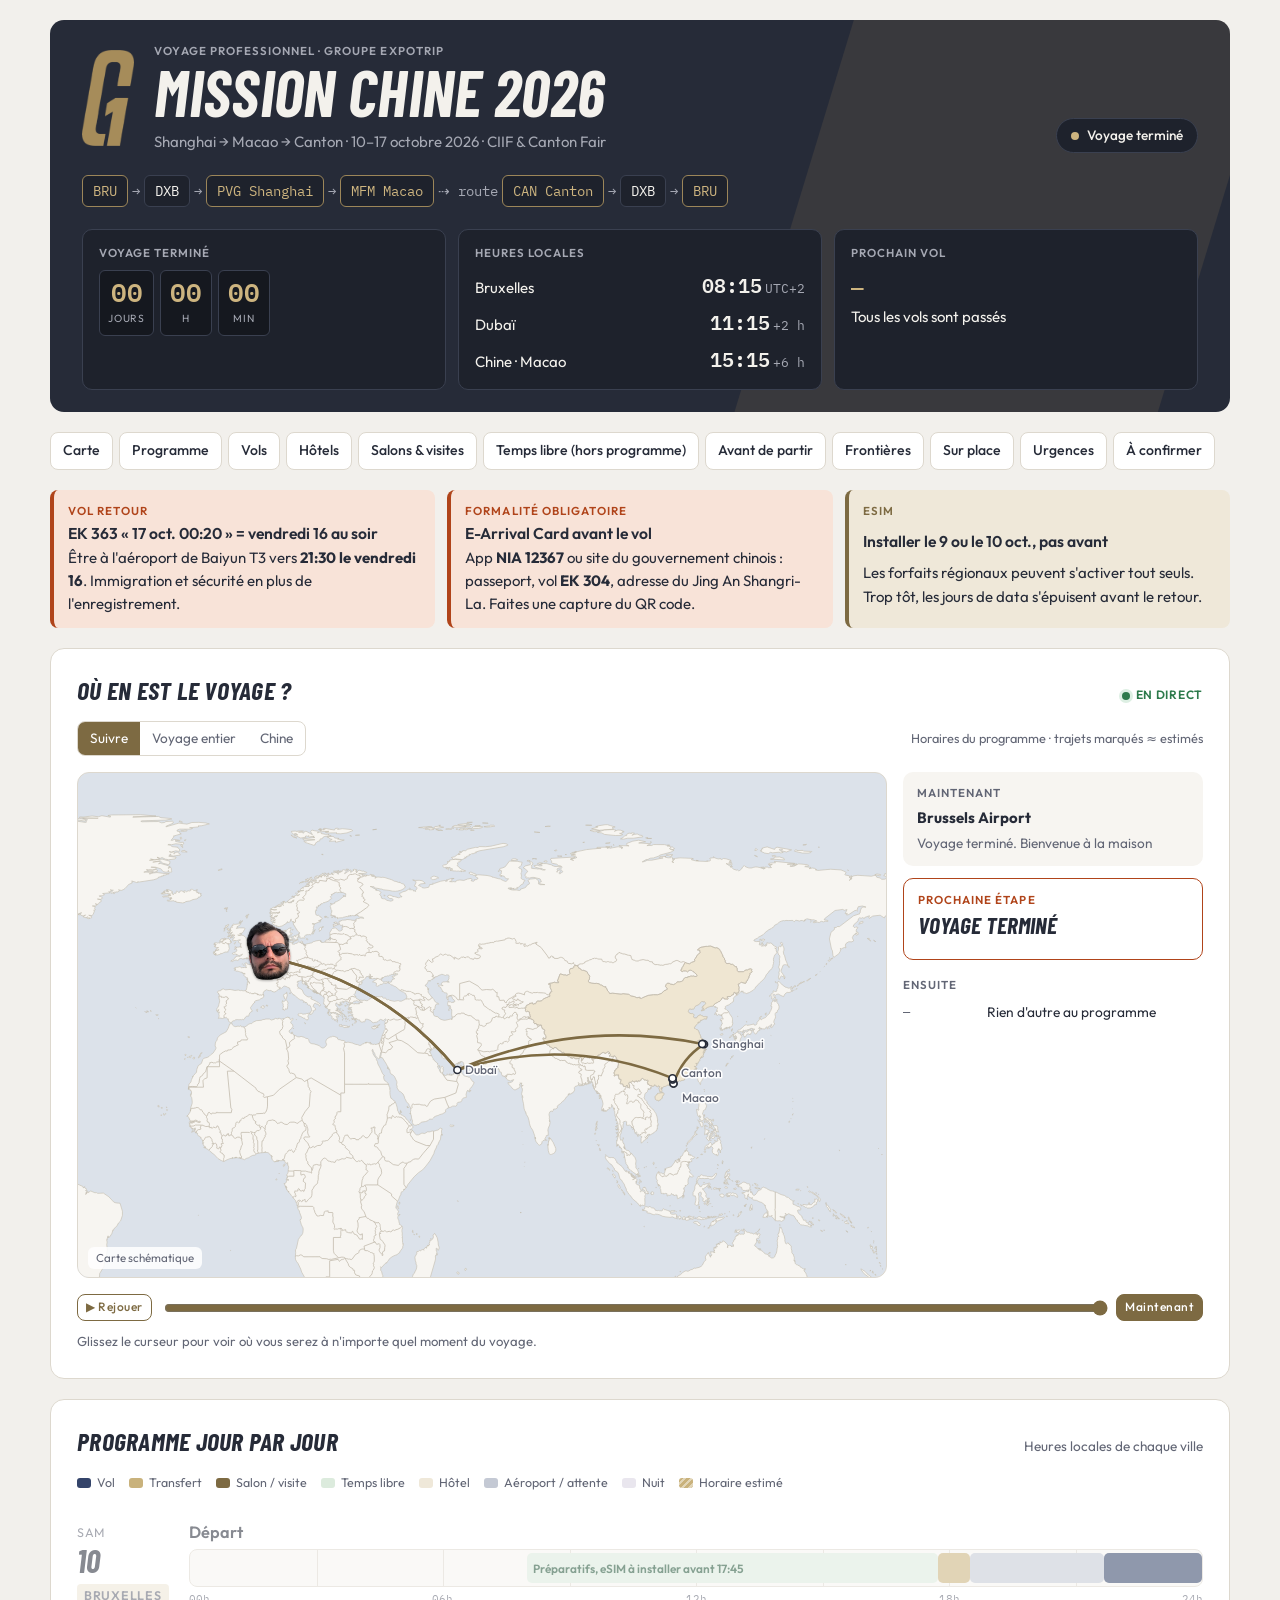
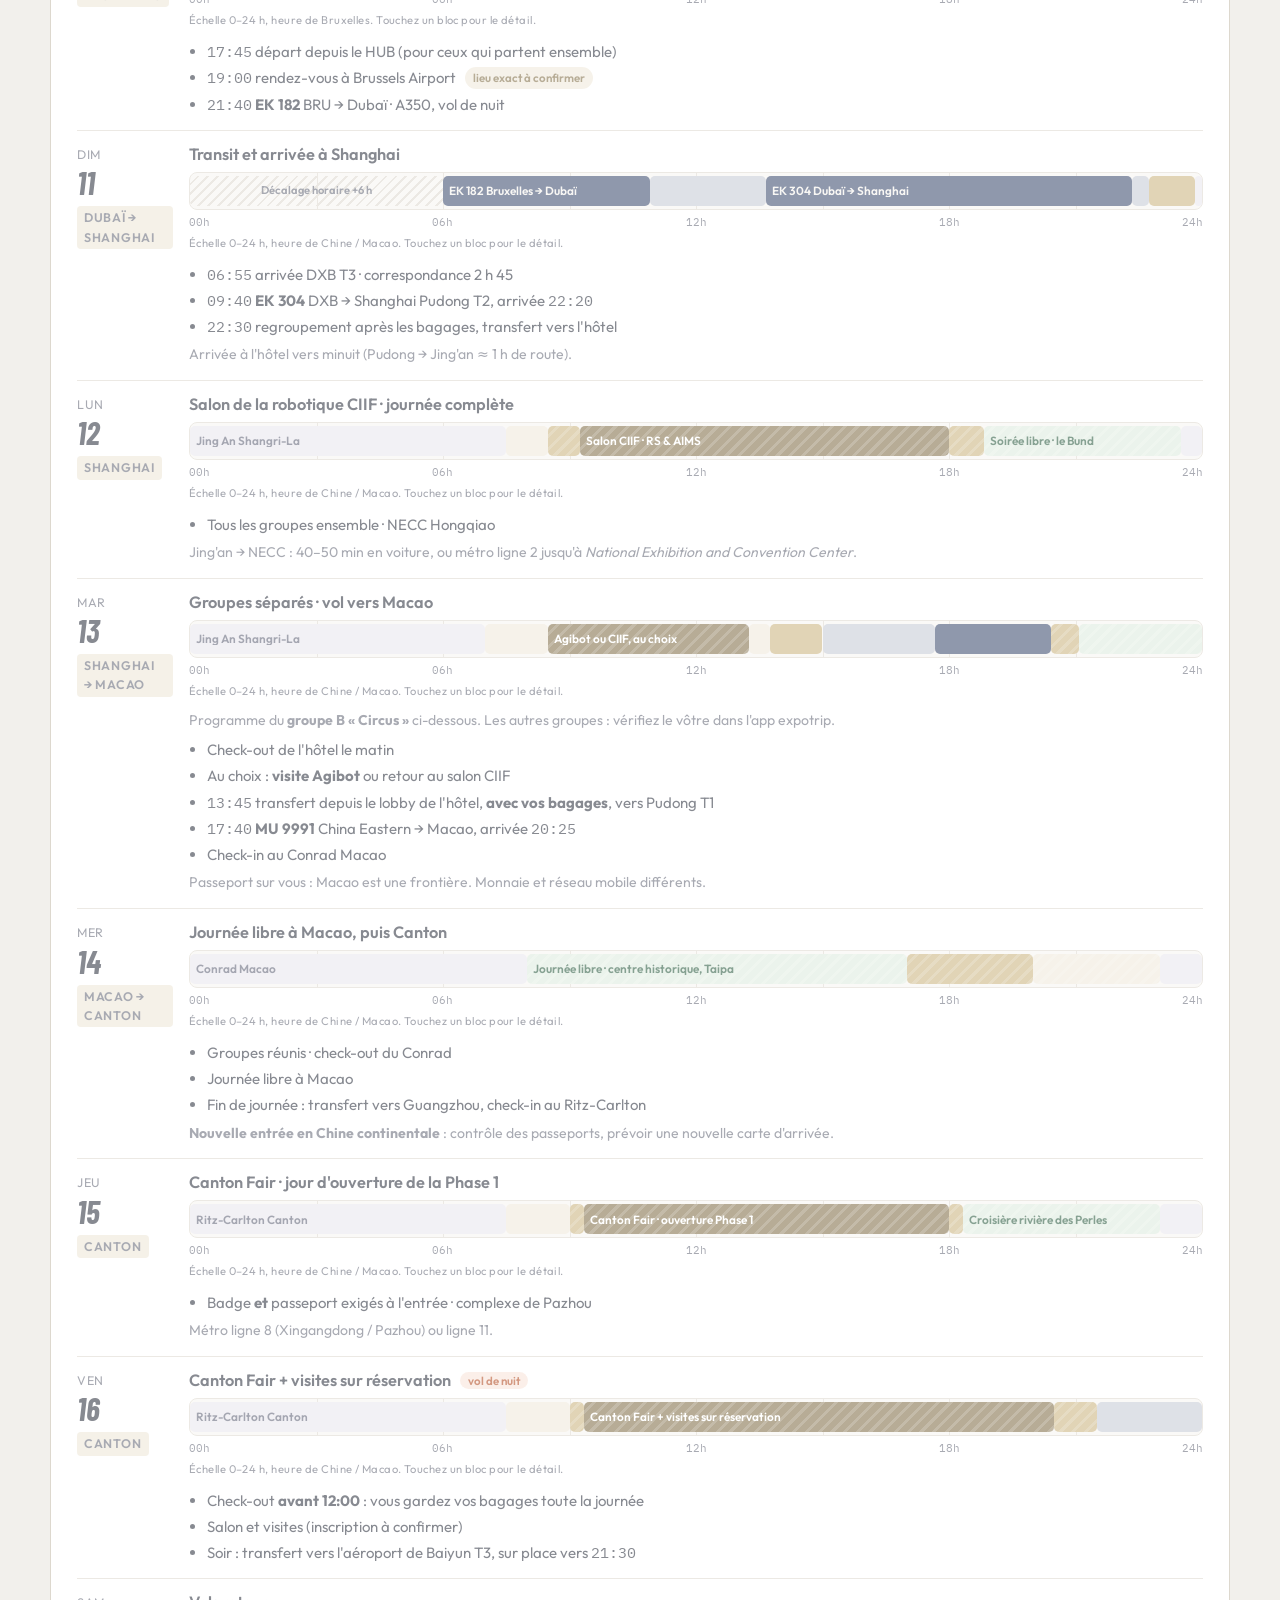
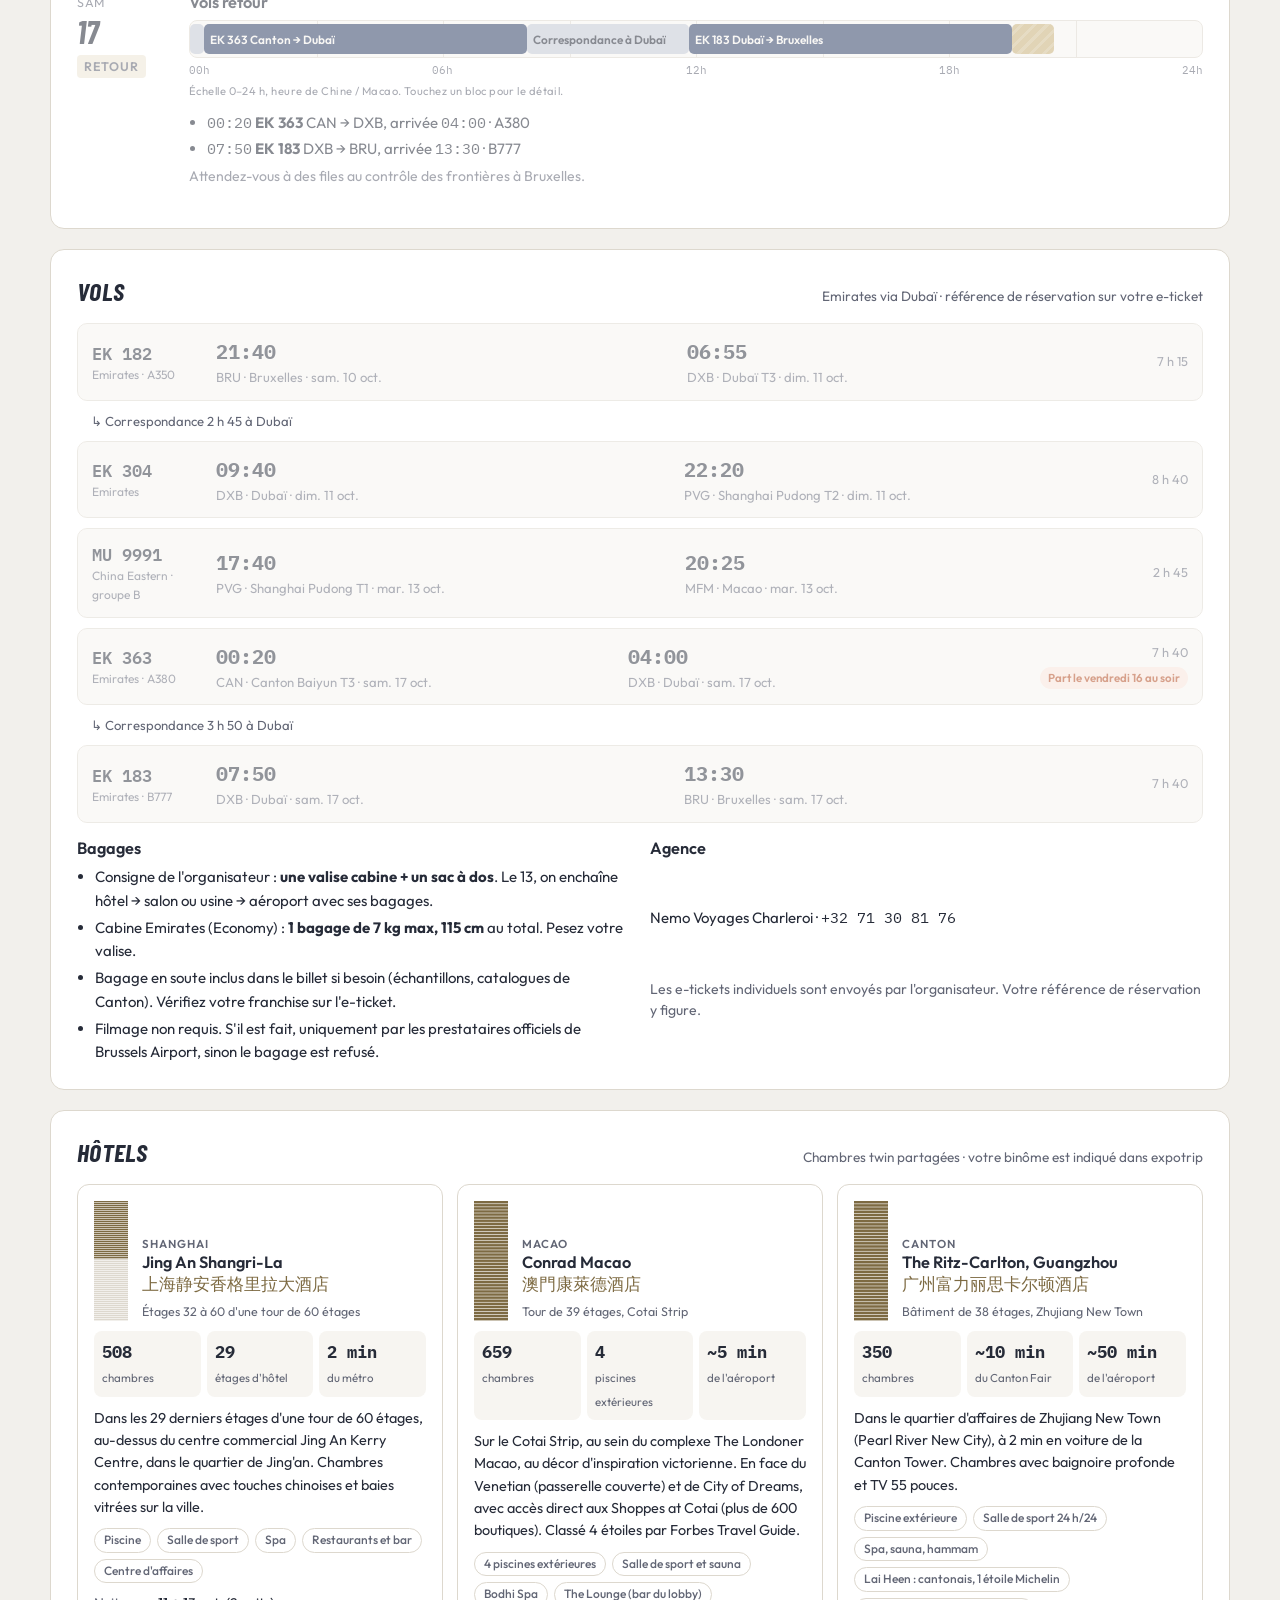
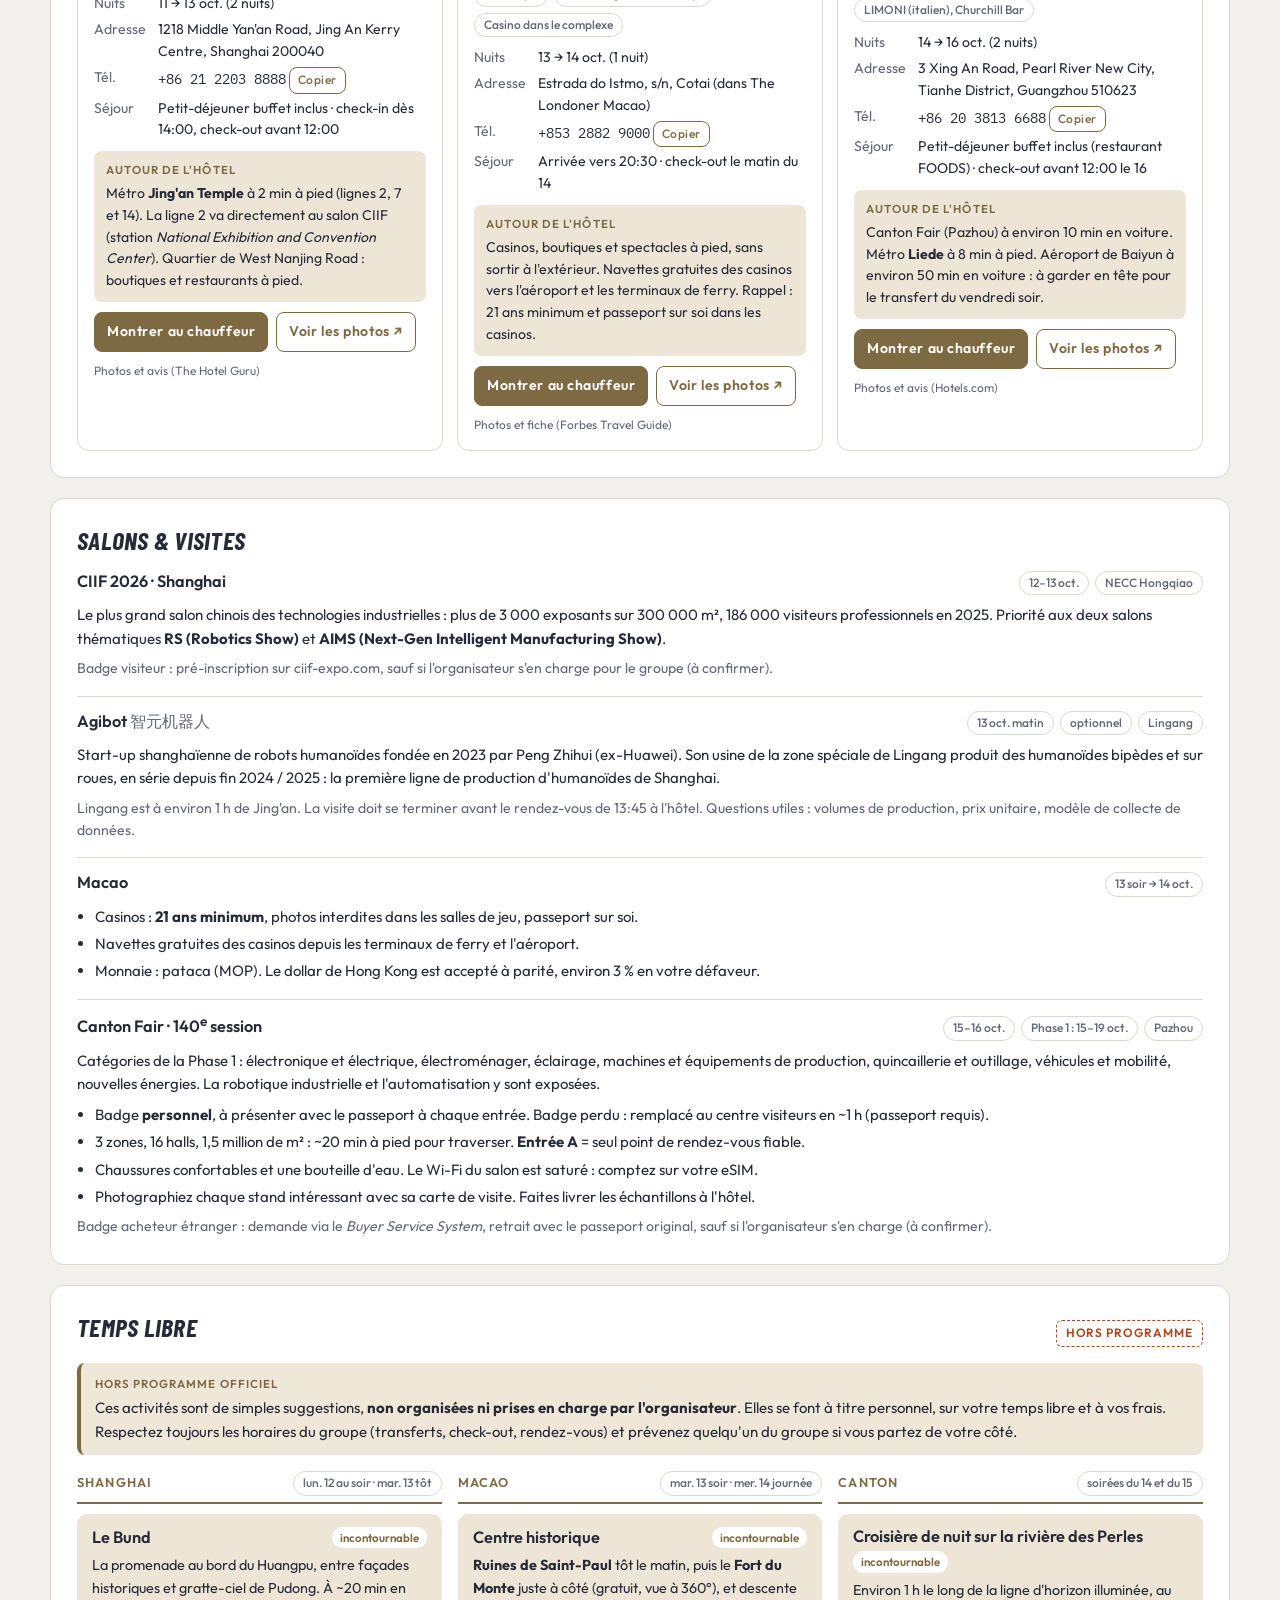
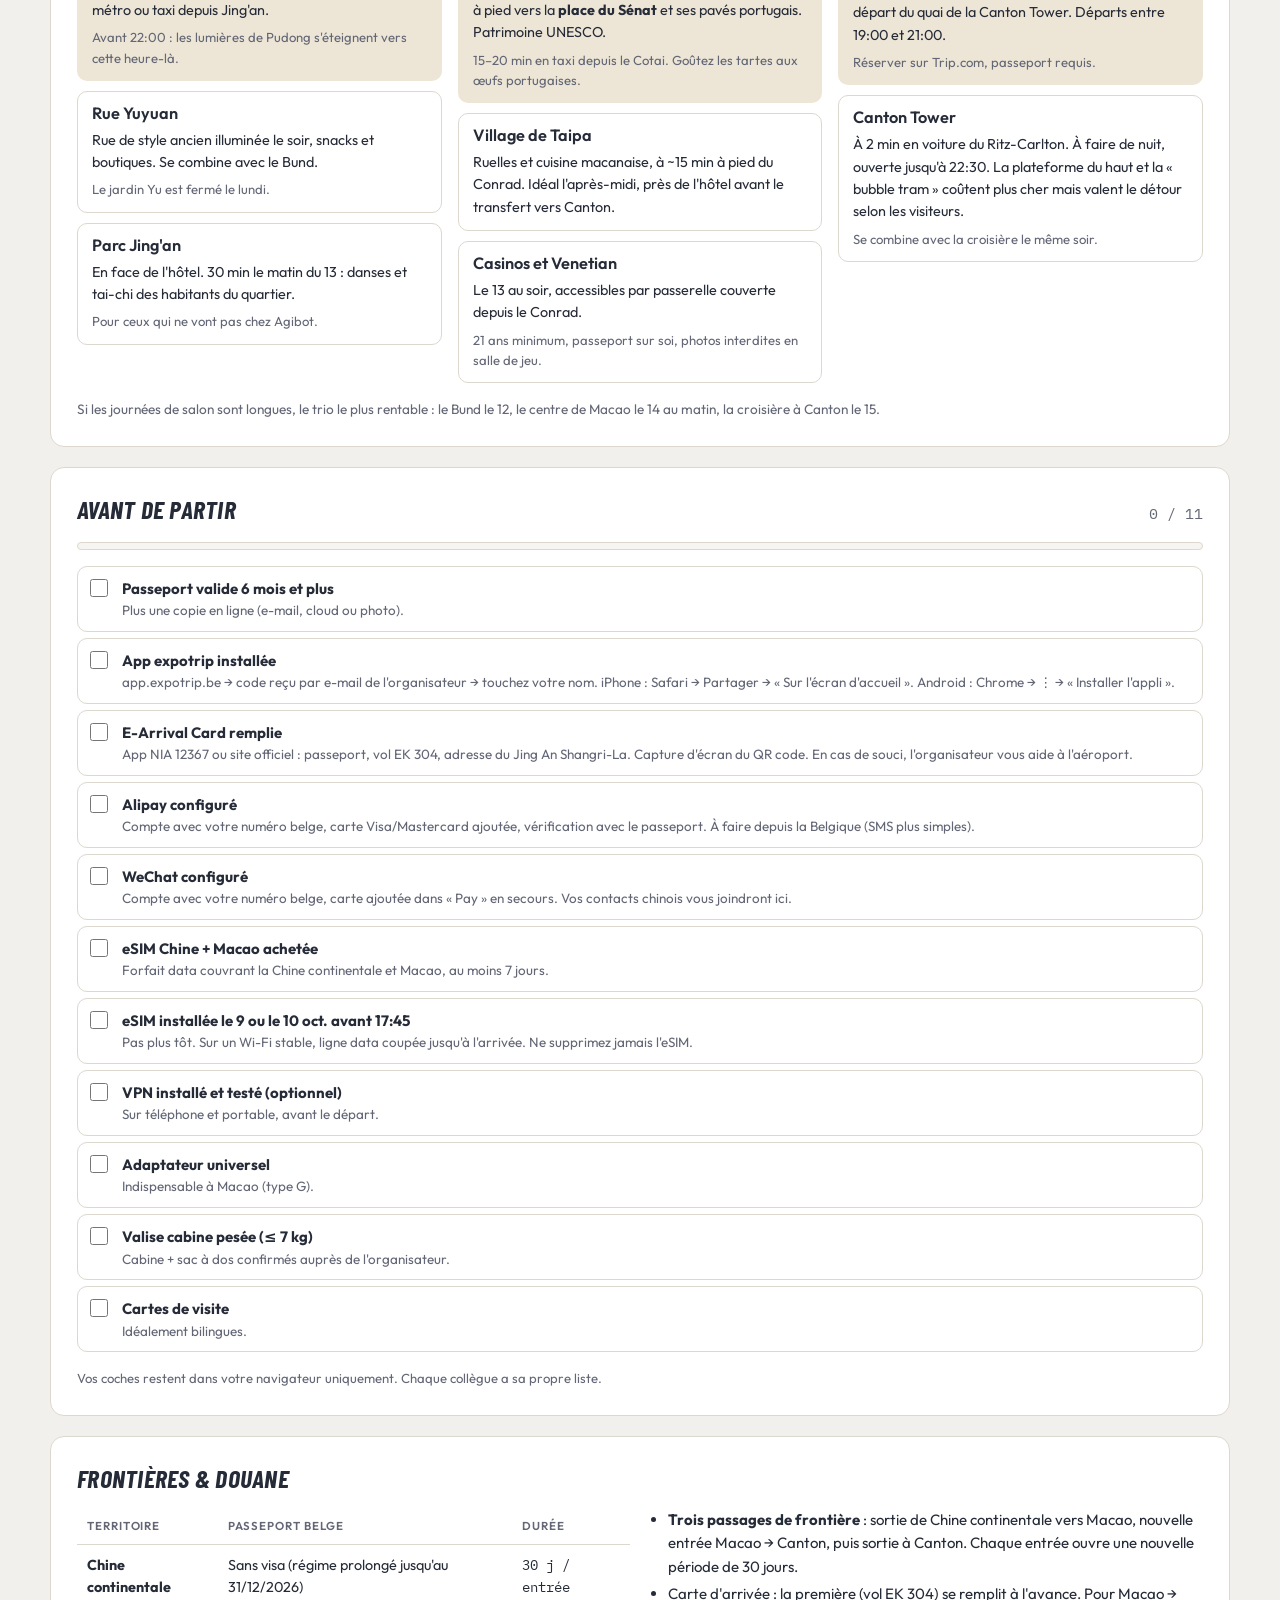
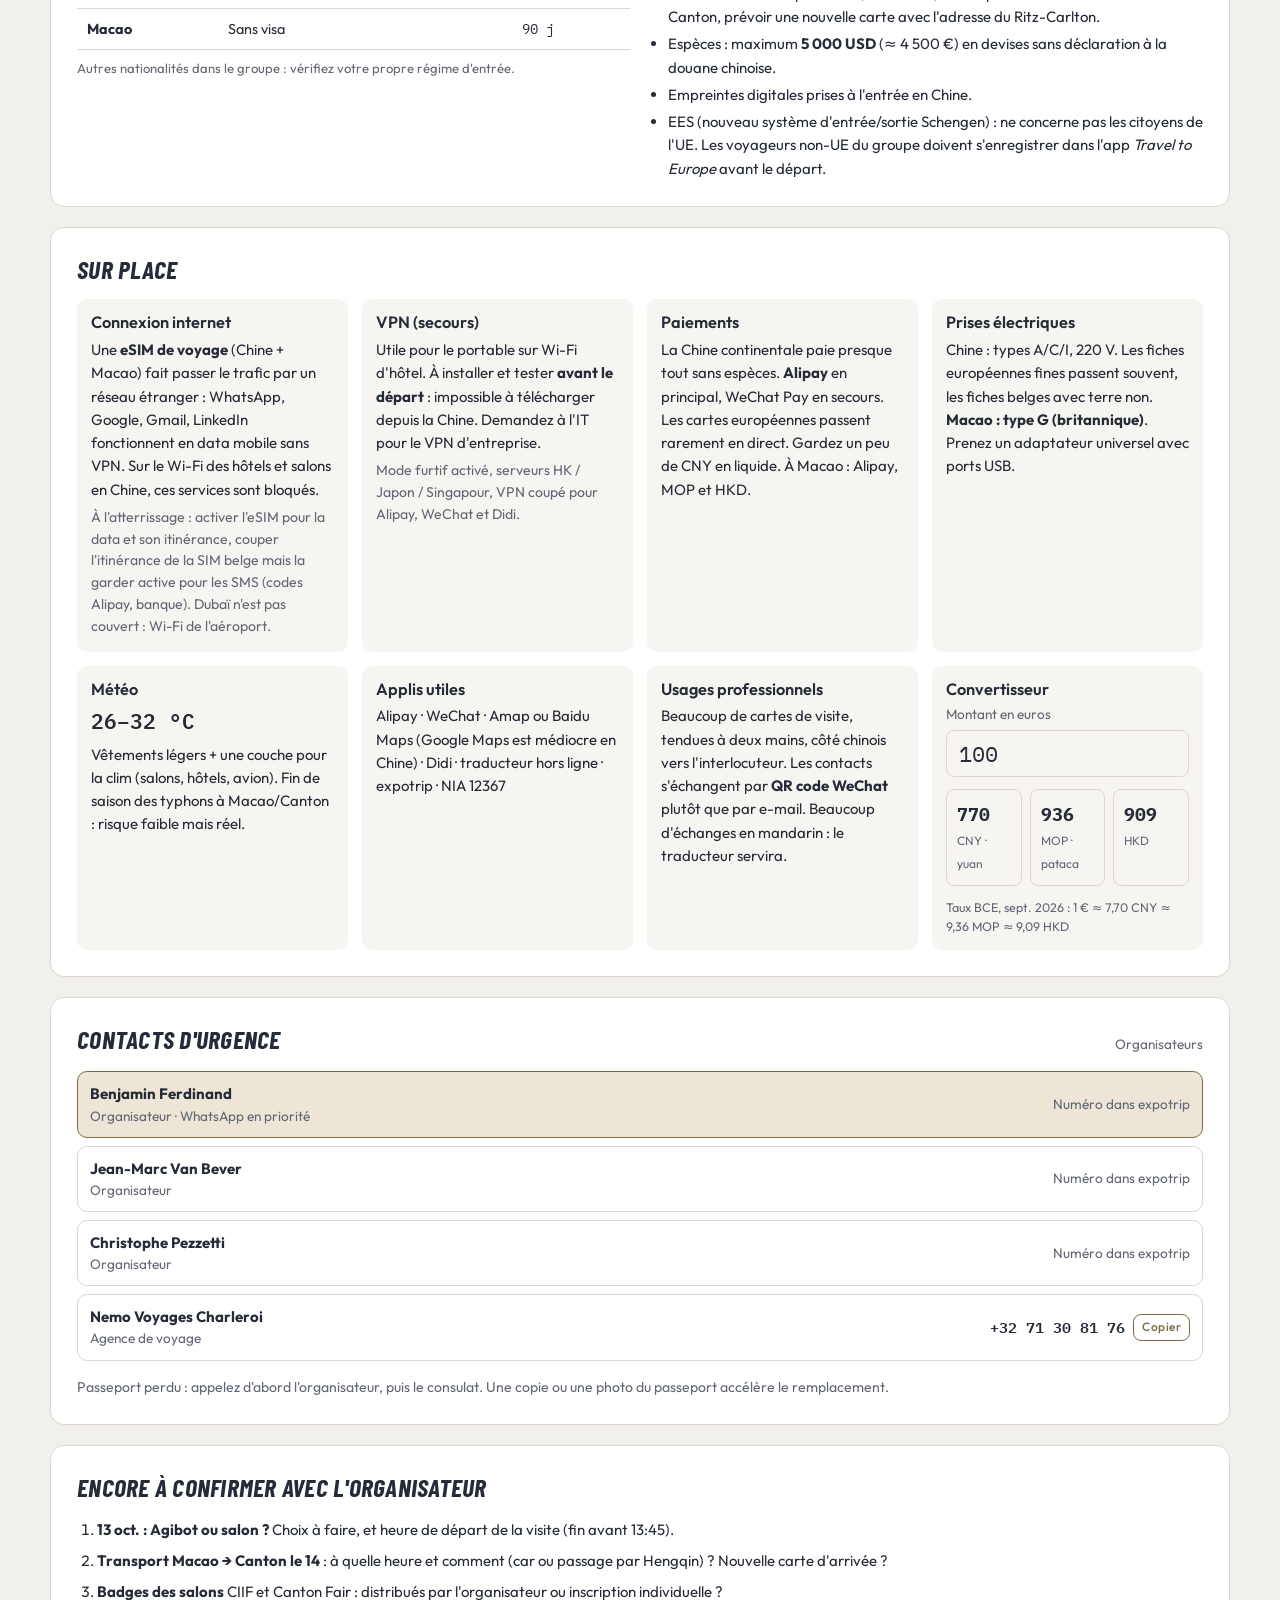
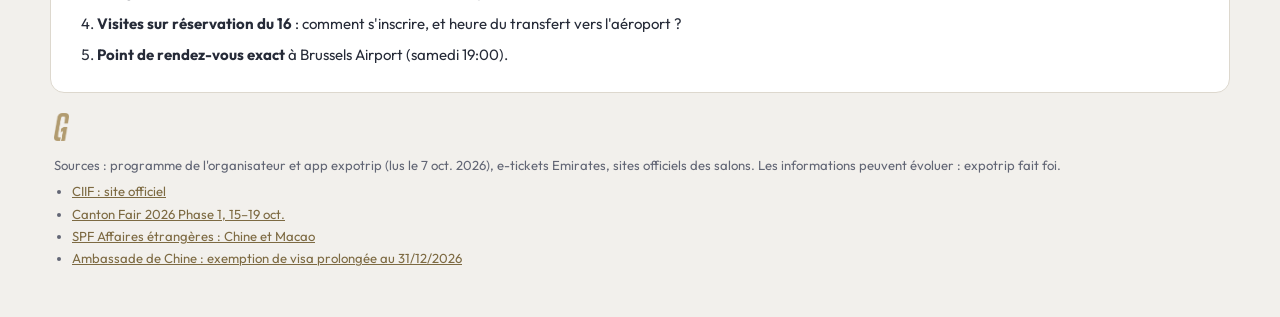
==== commit e67e1264: "style(map): 💄 Reduce traveller head size on the map Head marker shrinks about 25% (38-58 px instead " ====
--- a/index.html
+++ b/index.html
@@ -1280,7 +1280,7 @@
       });
       if (!st) return;
       // Tête
-      const H = Math.max(48, Math.min(76, sz.w/10)) * s, W = H*HW/HH;
+      const H = Math.max(38, Math.min(58, sz.w/13)) * s, W = H*HW/HH;
       const [hx,hy] = st.pos;
       headImg.setAttribute("width",W); headImg.setAttribute("height",H);
       headImg.setAttribute("x",-W/2); headImg.setAttribute("y",-H*.62);
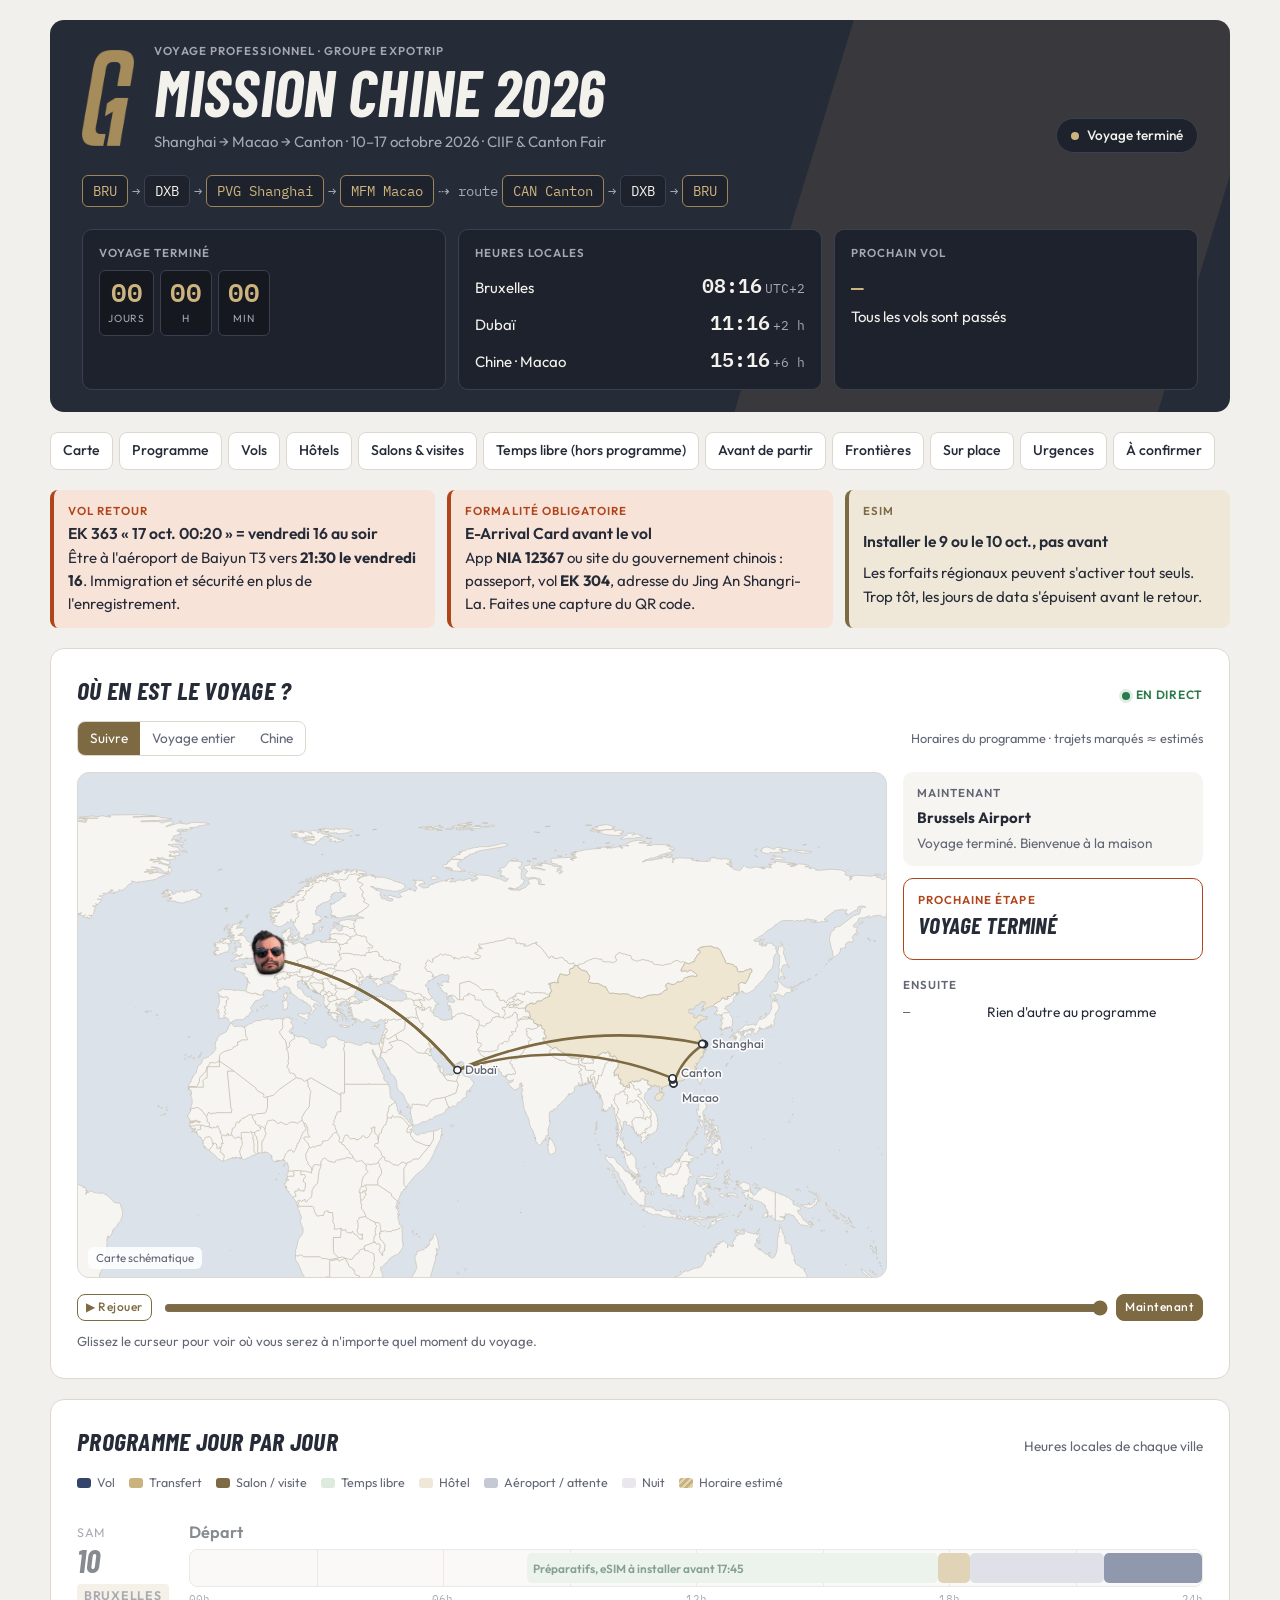
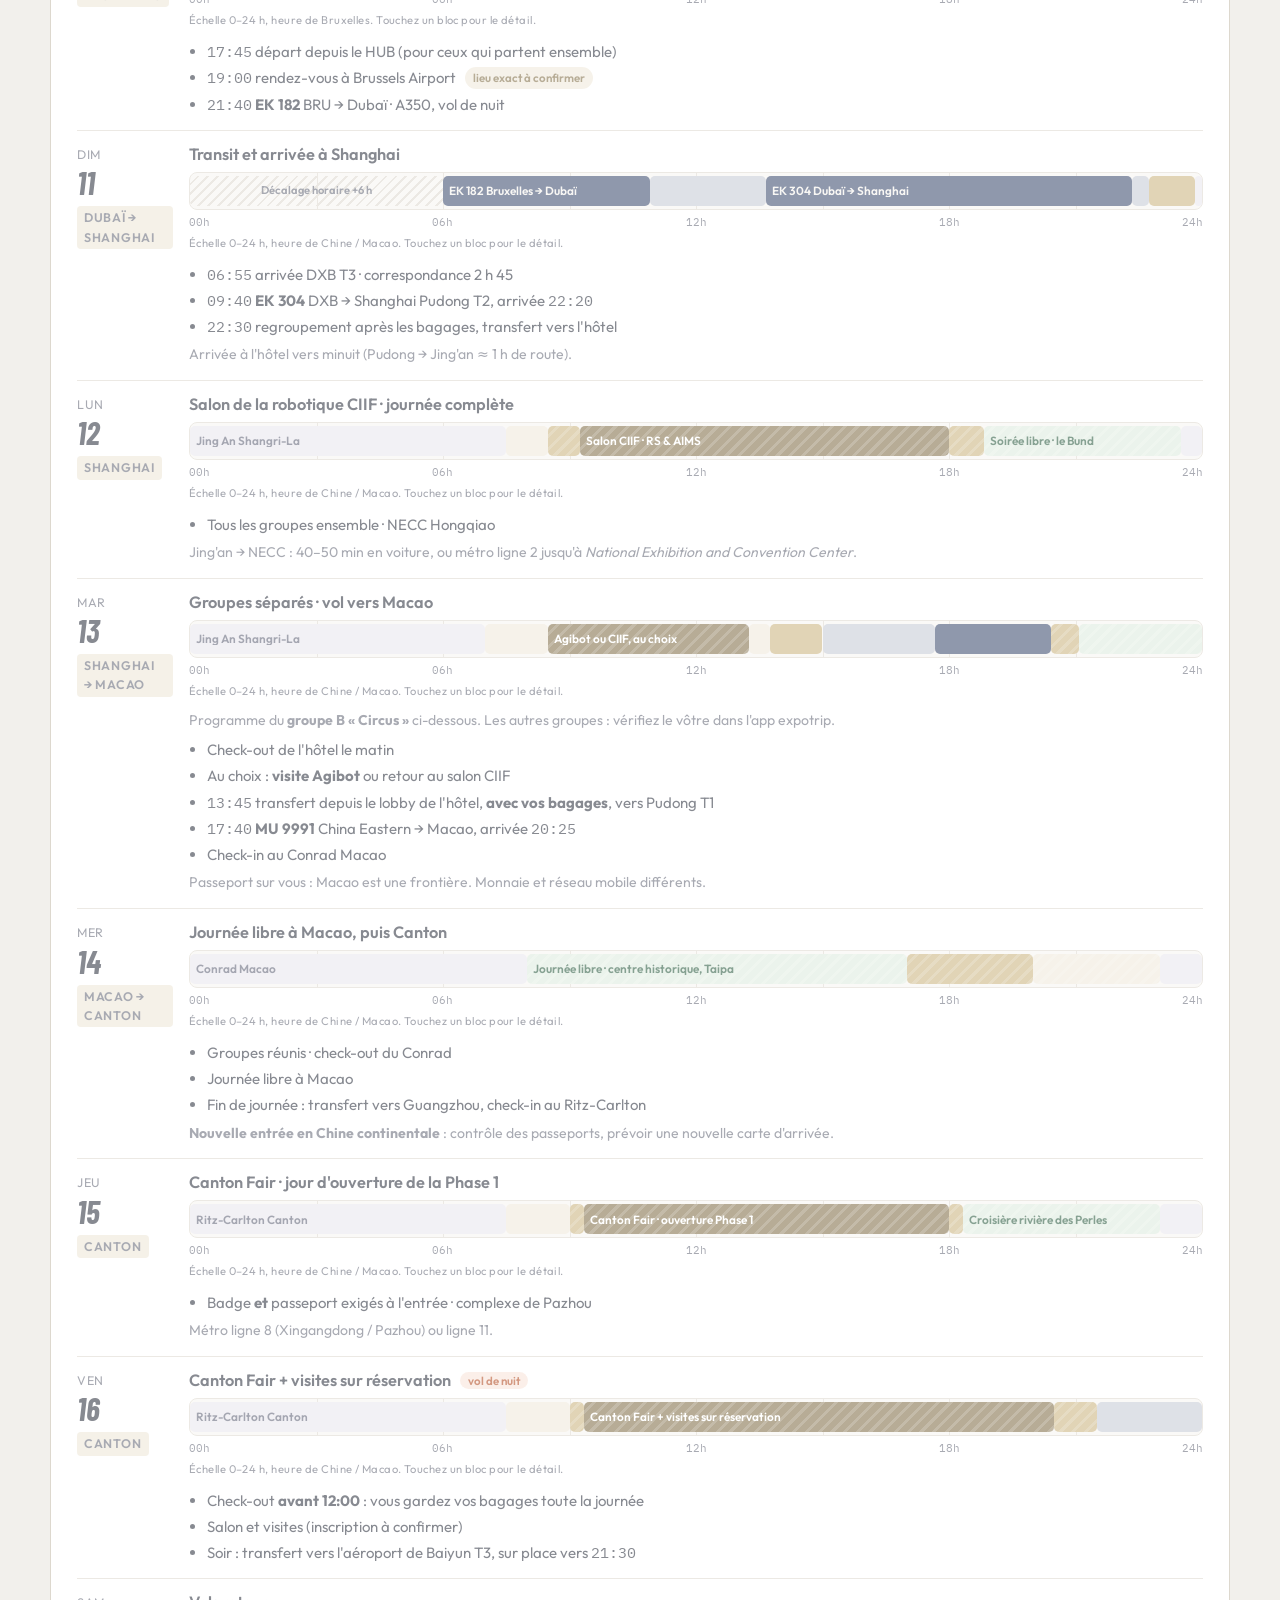
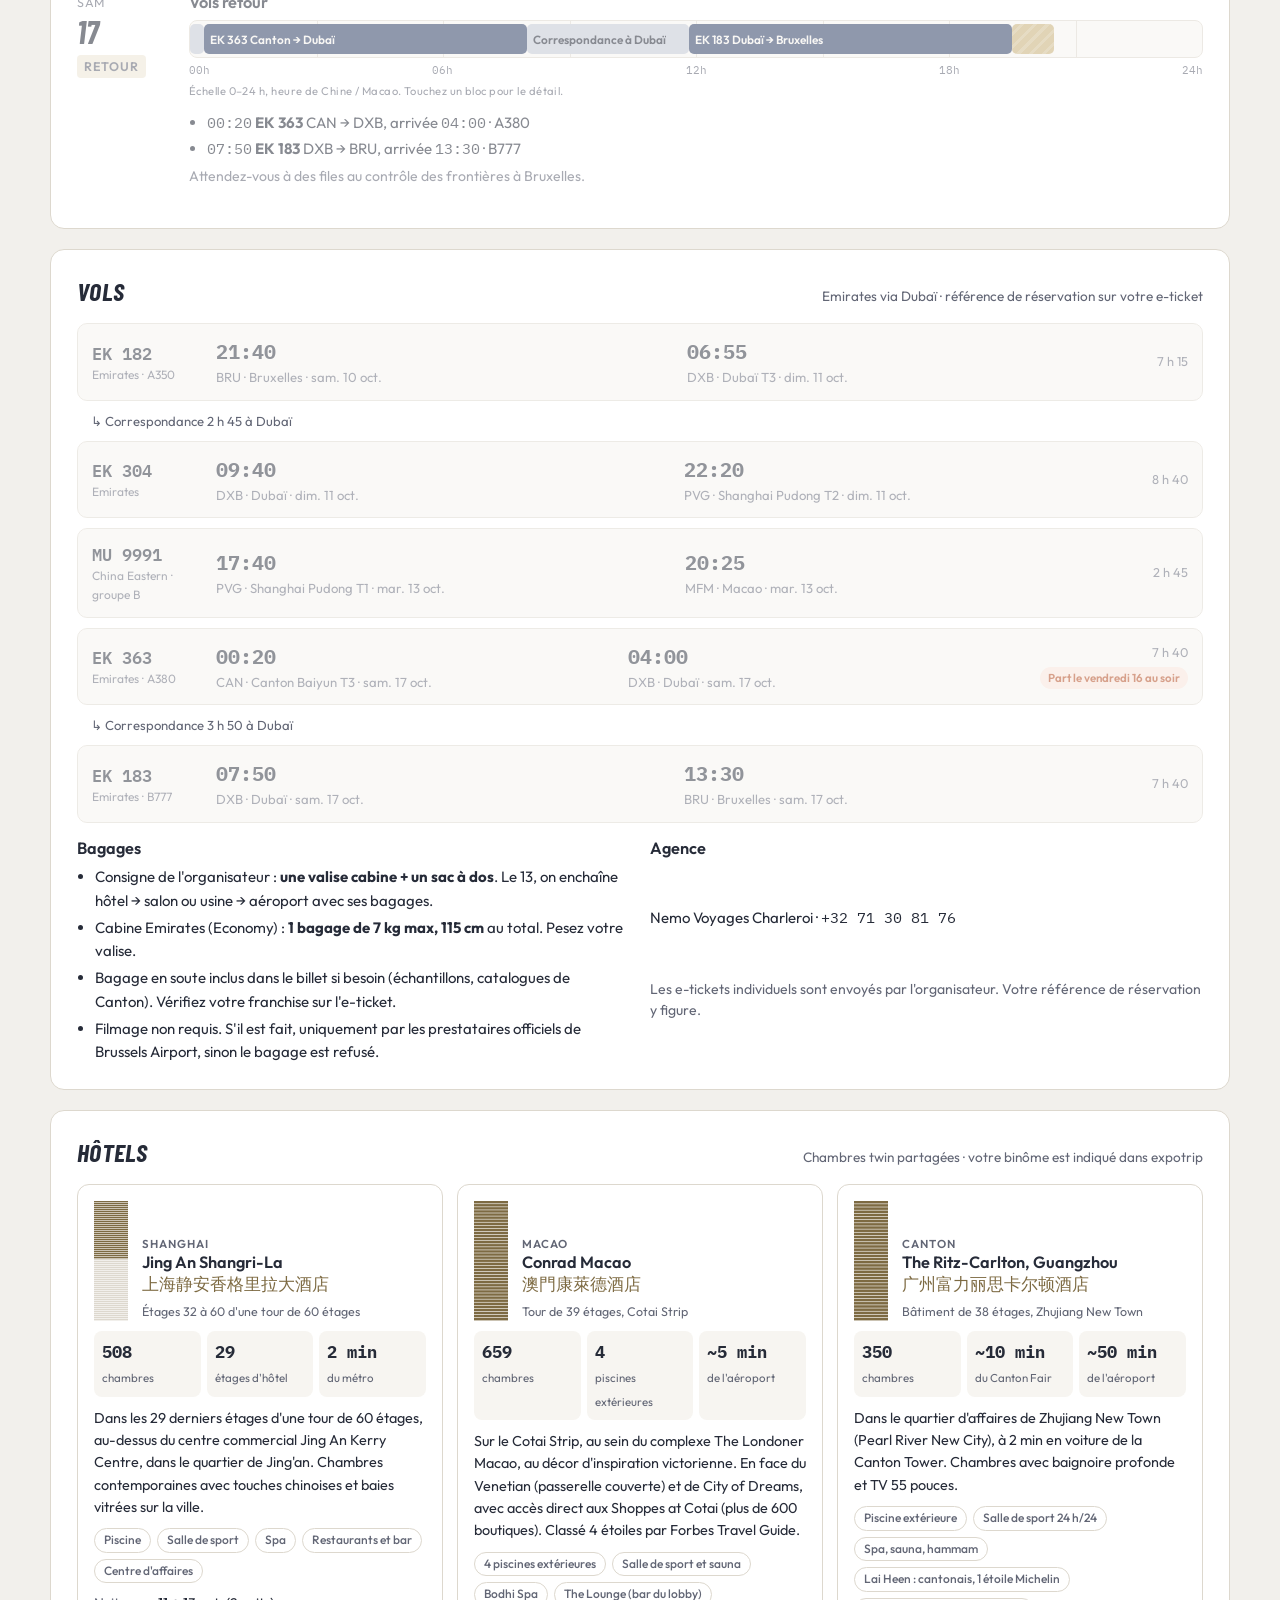
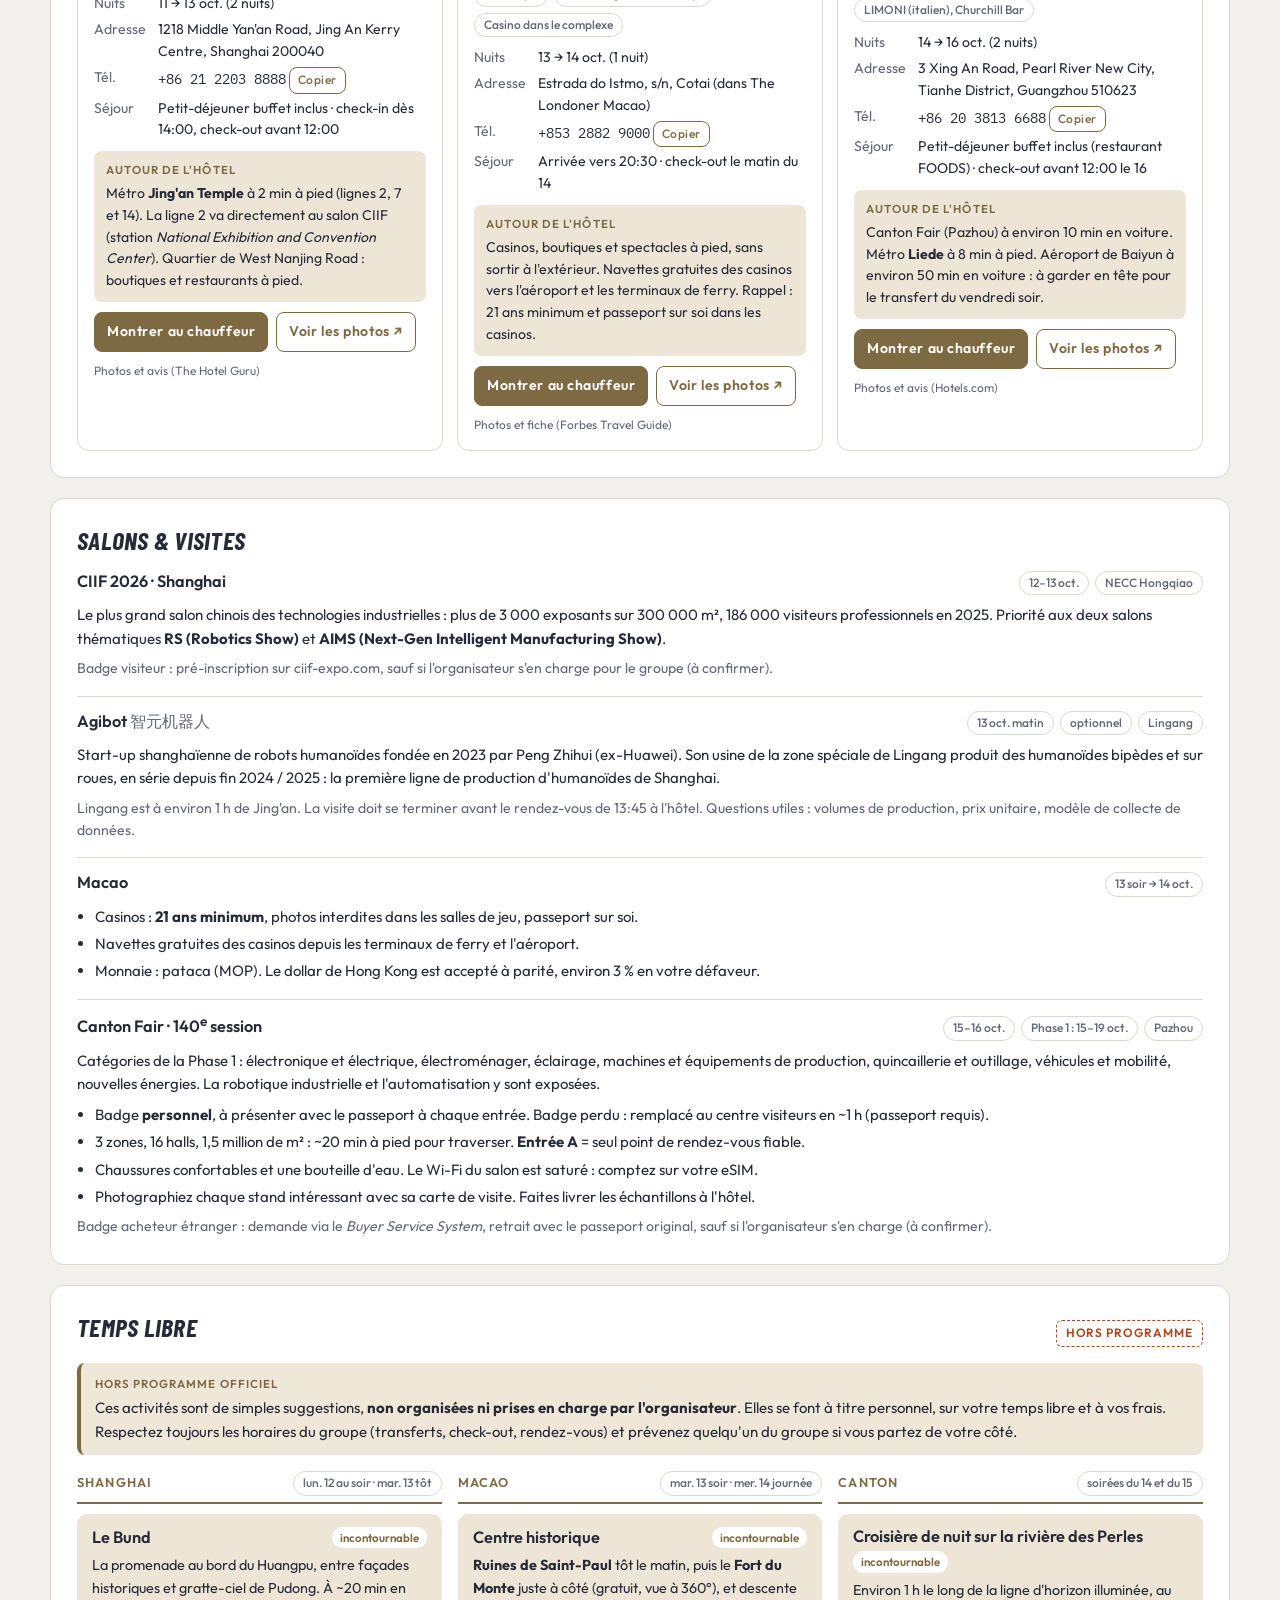
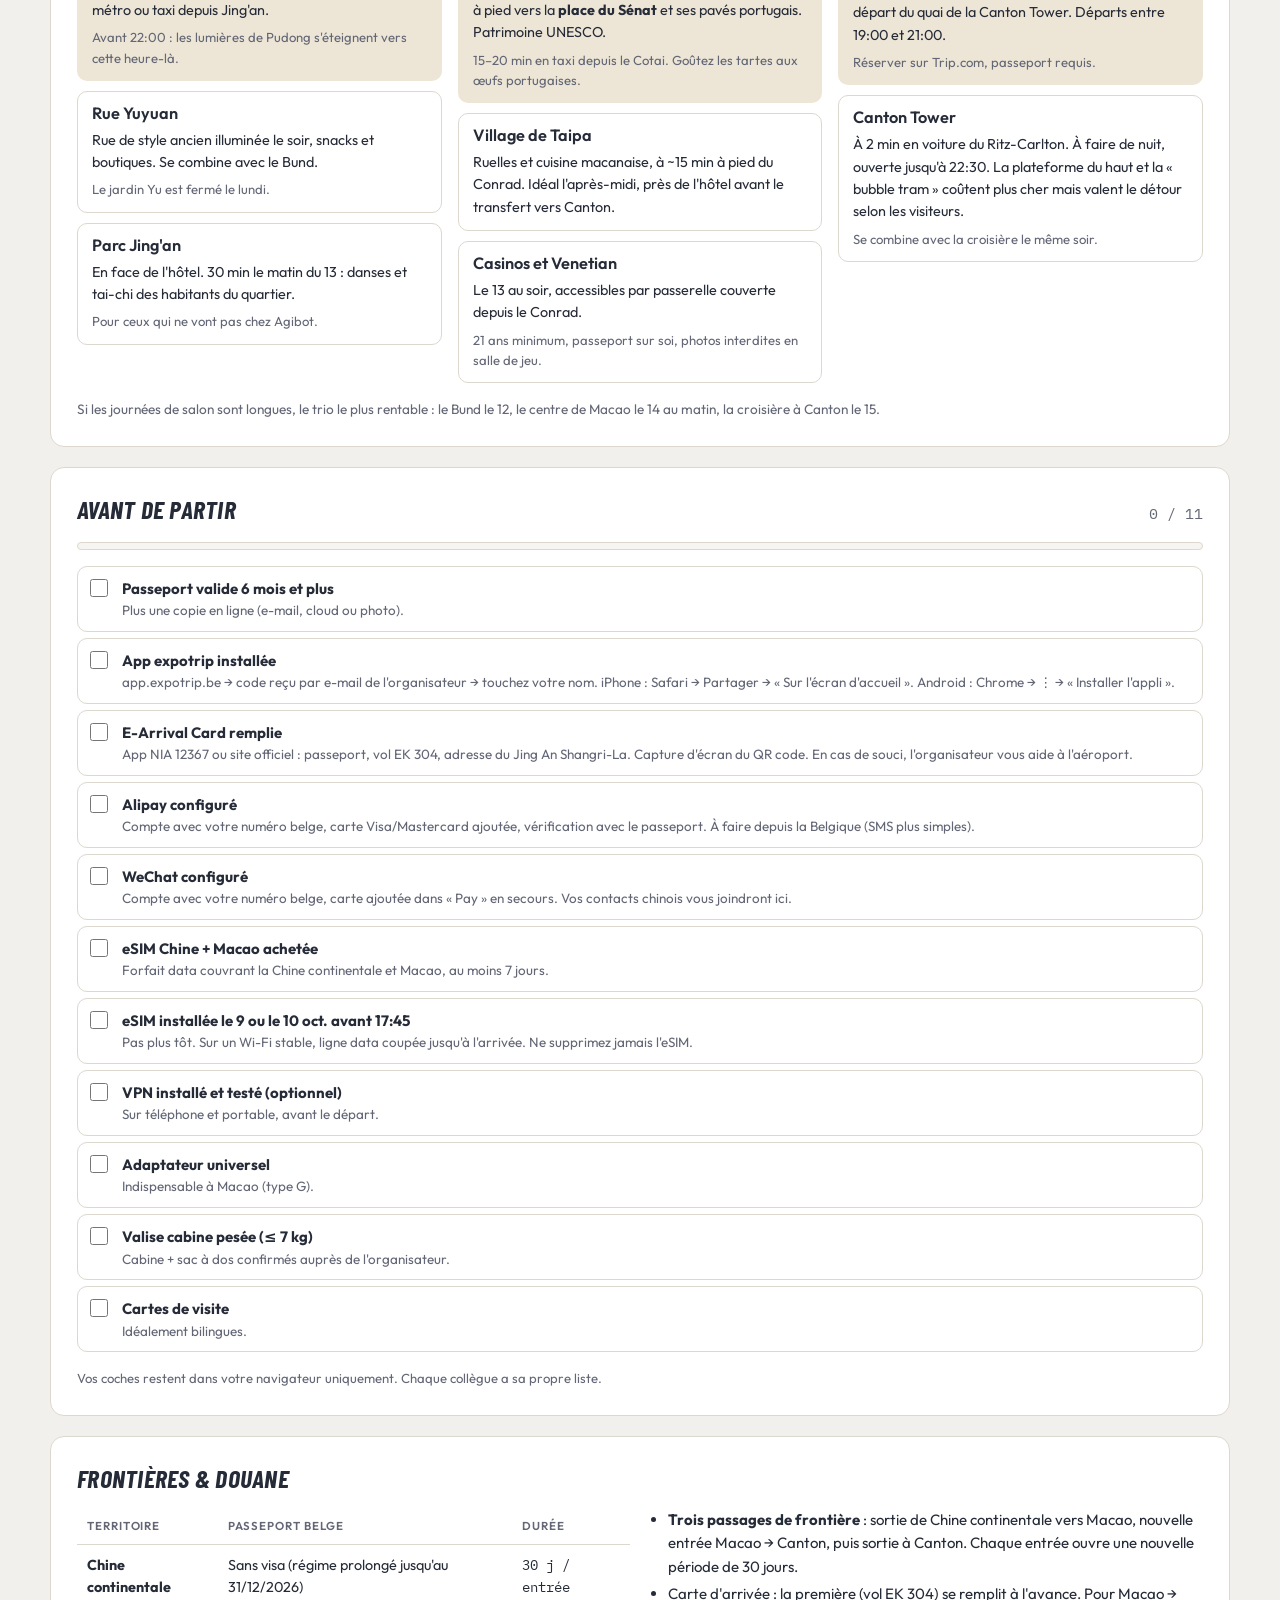
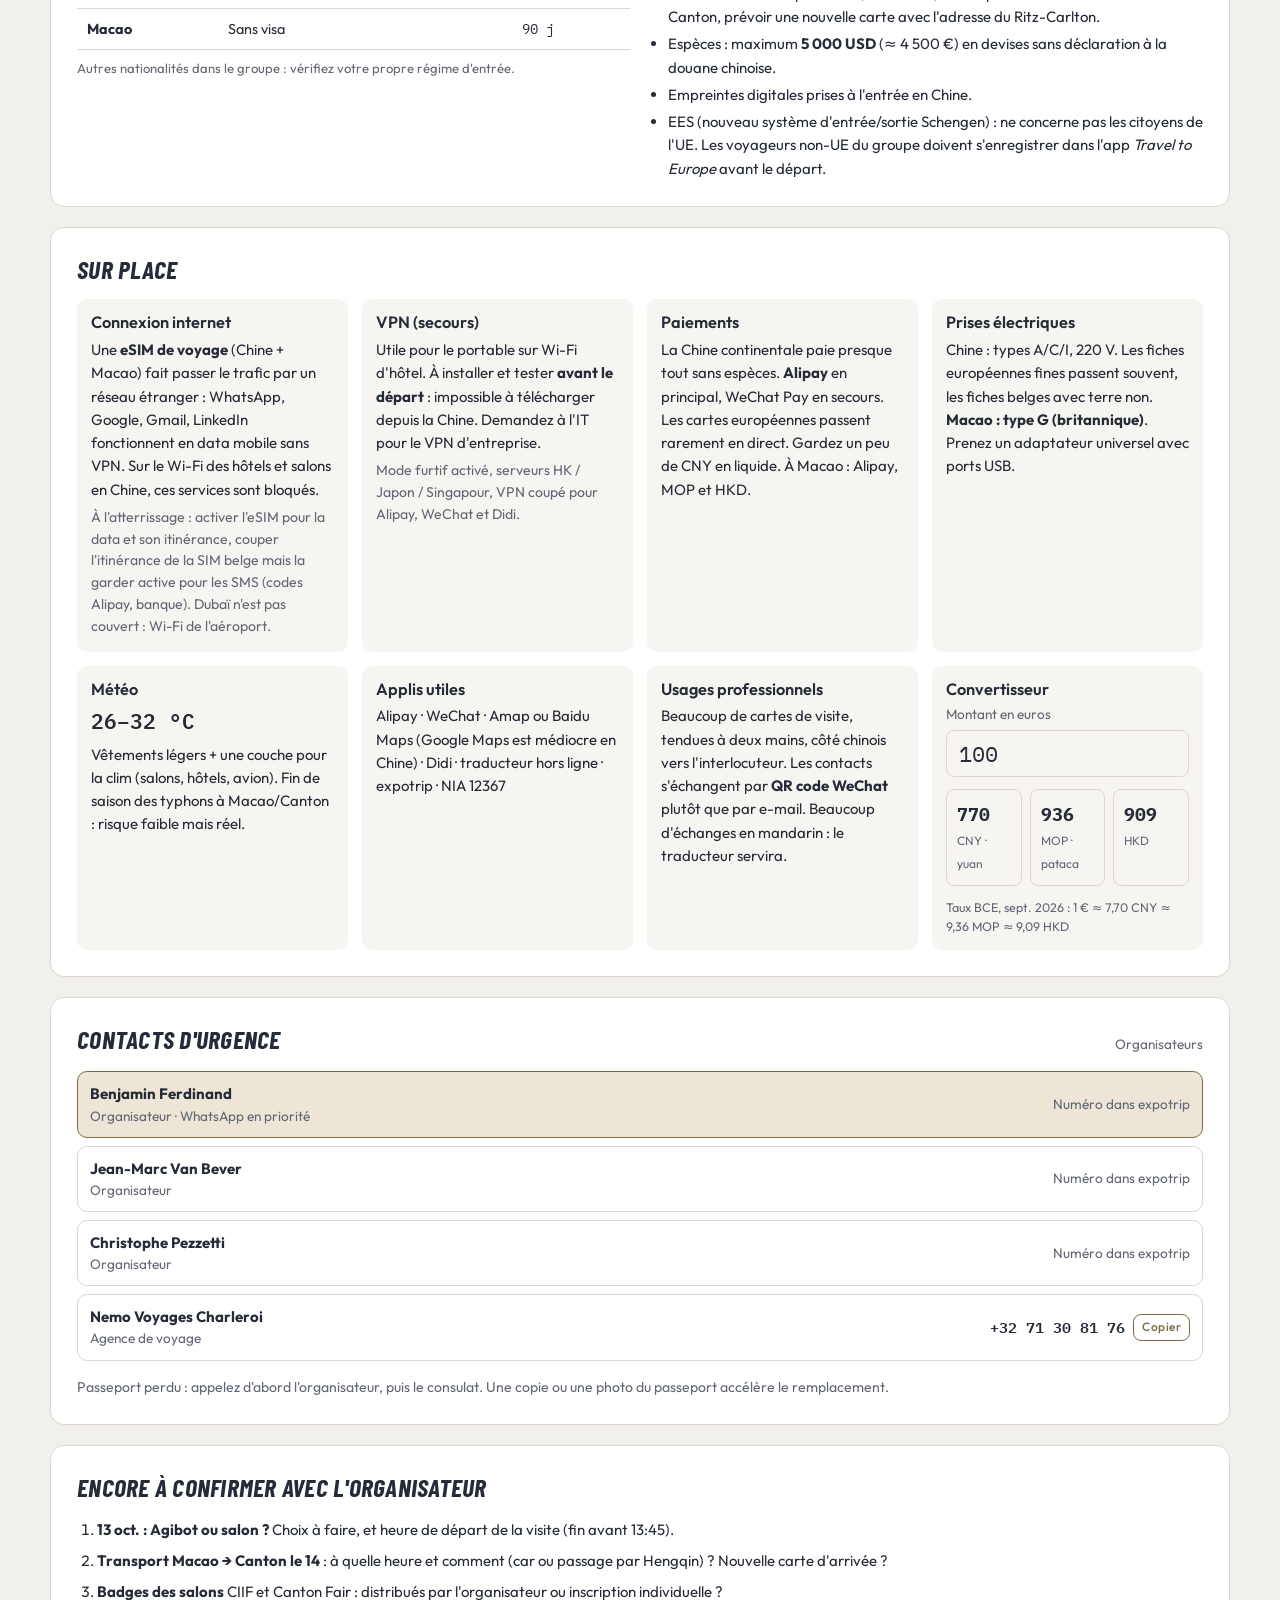
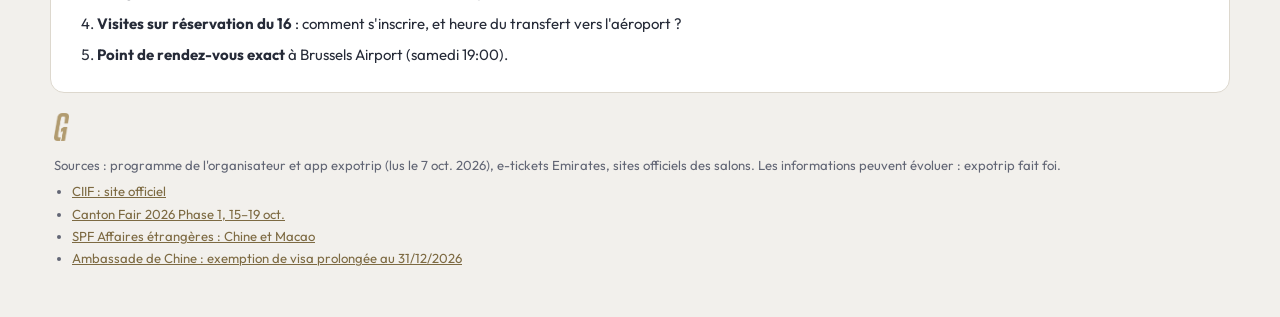
==== commit 94dc4949: "style(map): 💄 Shrink traveller head further Head marker now 30-44 px (was 38-58 px).  Co-Authored-By" ====
--- a/index.html
+++ b/index.html
@@ -1280,7 +1280,7 @@
       });
       if (!st) return;
       // Tête
-      const H = Math.max(38, Math.min(58, sz.w/13)) * s, W = H*HW/HH;
+      const H = Math.max(30, Math.min(44, sz.w/17)) * s, W = H*HW/HH;
       const [hx,hy] = st.pos;
       headImg.setAttribute("width",W); headImg.setAttribute("height",H);
       headImg.setAttribute("x",-W/2); headImg.setAttribute("y",-H*.62);
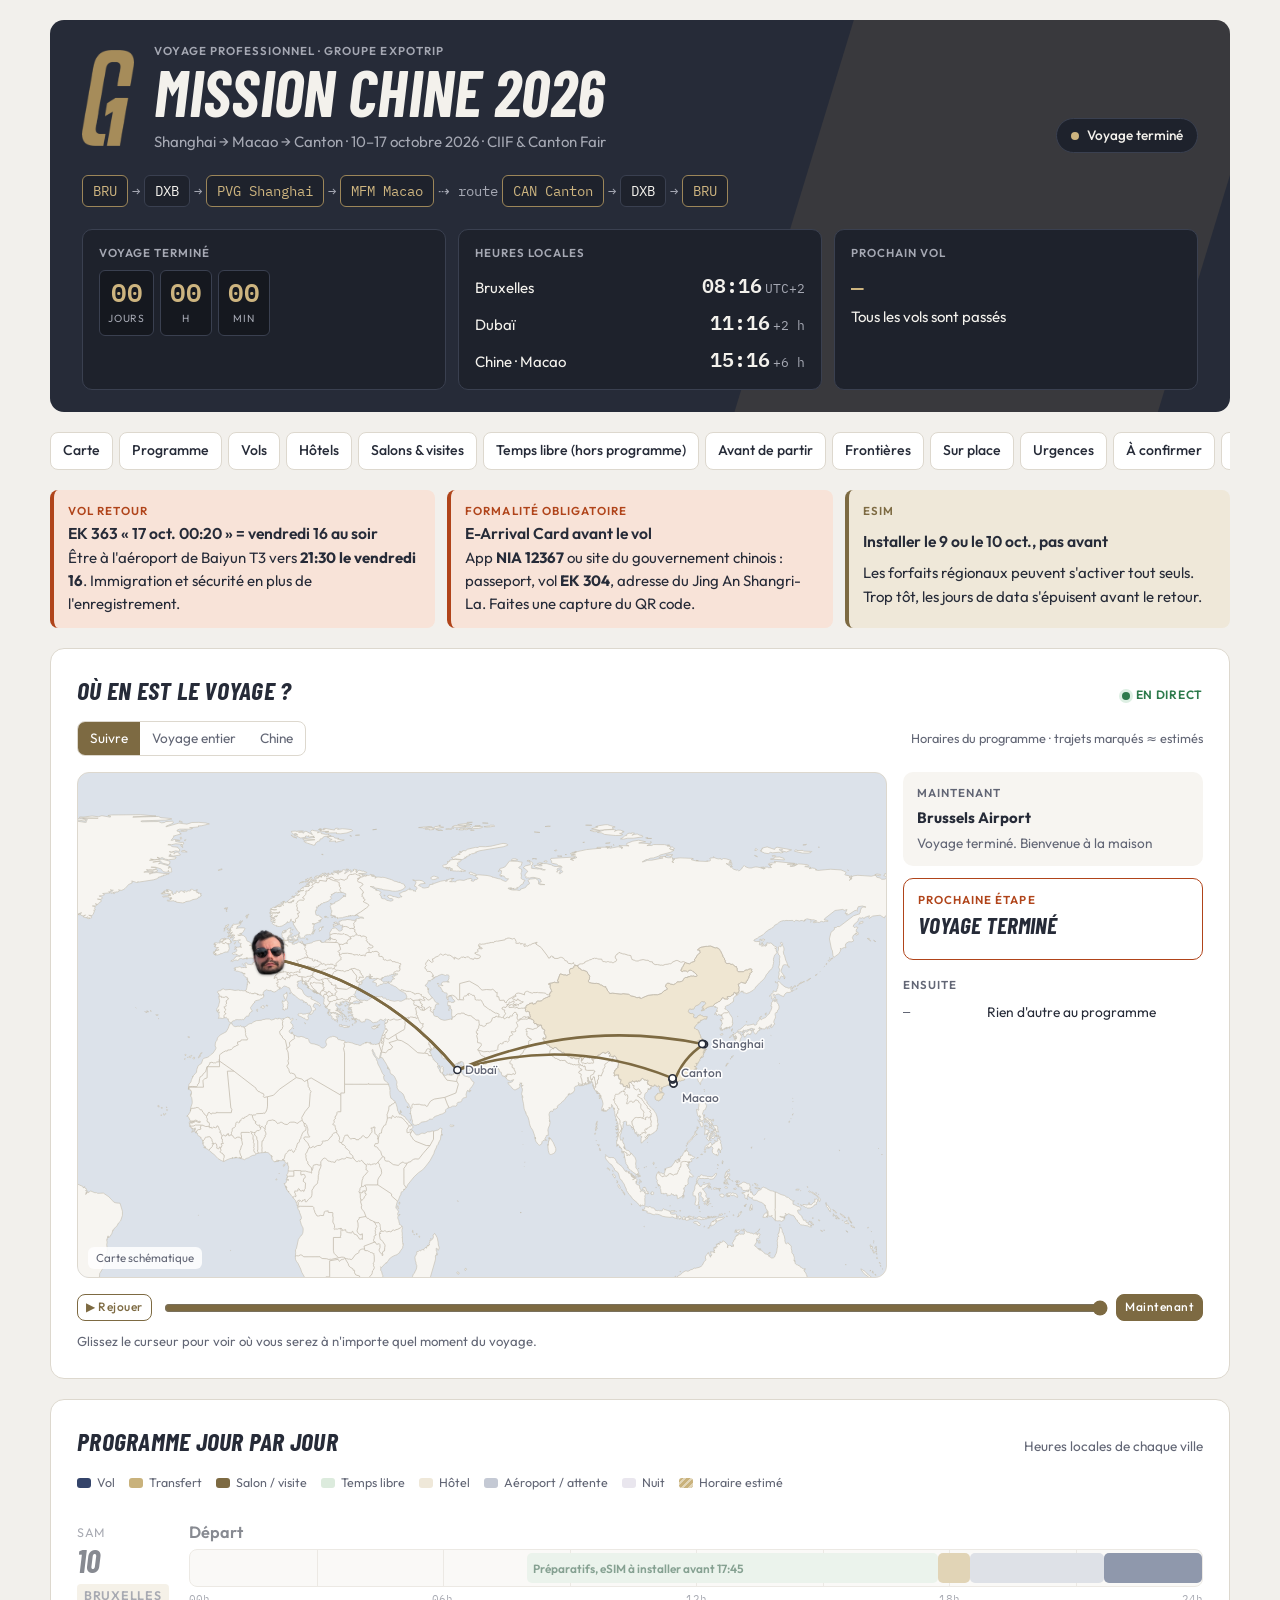
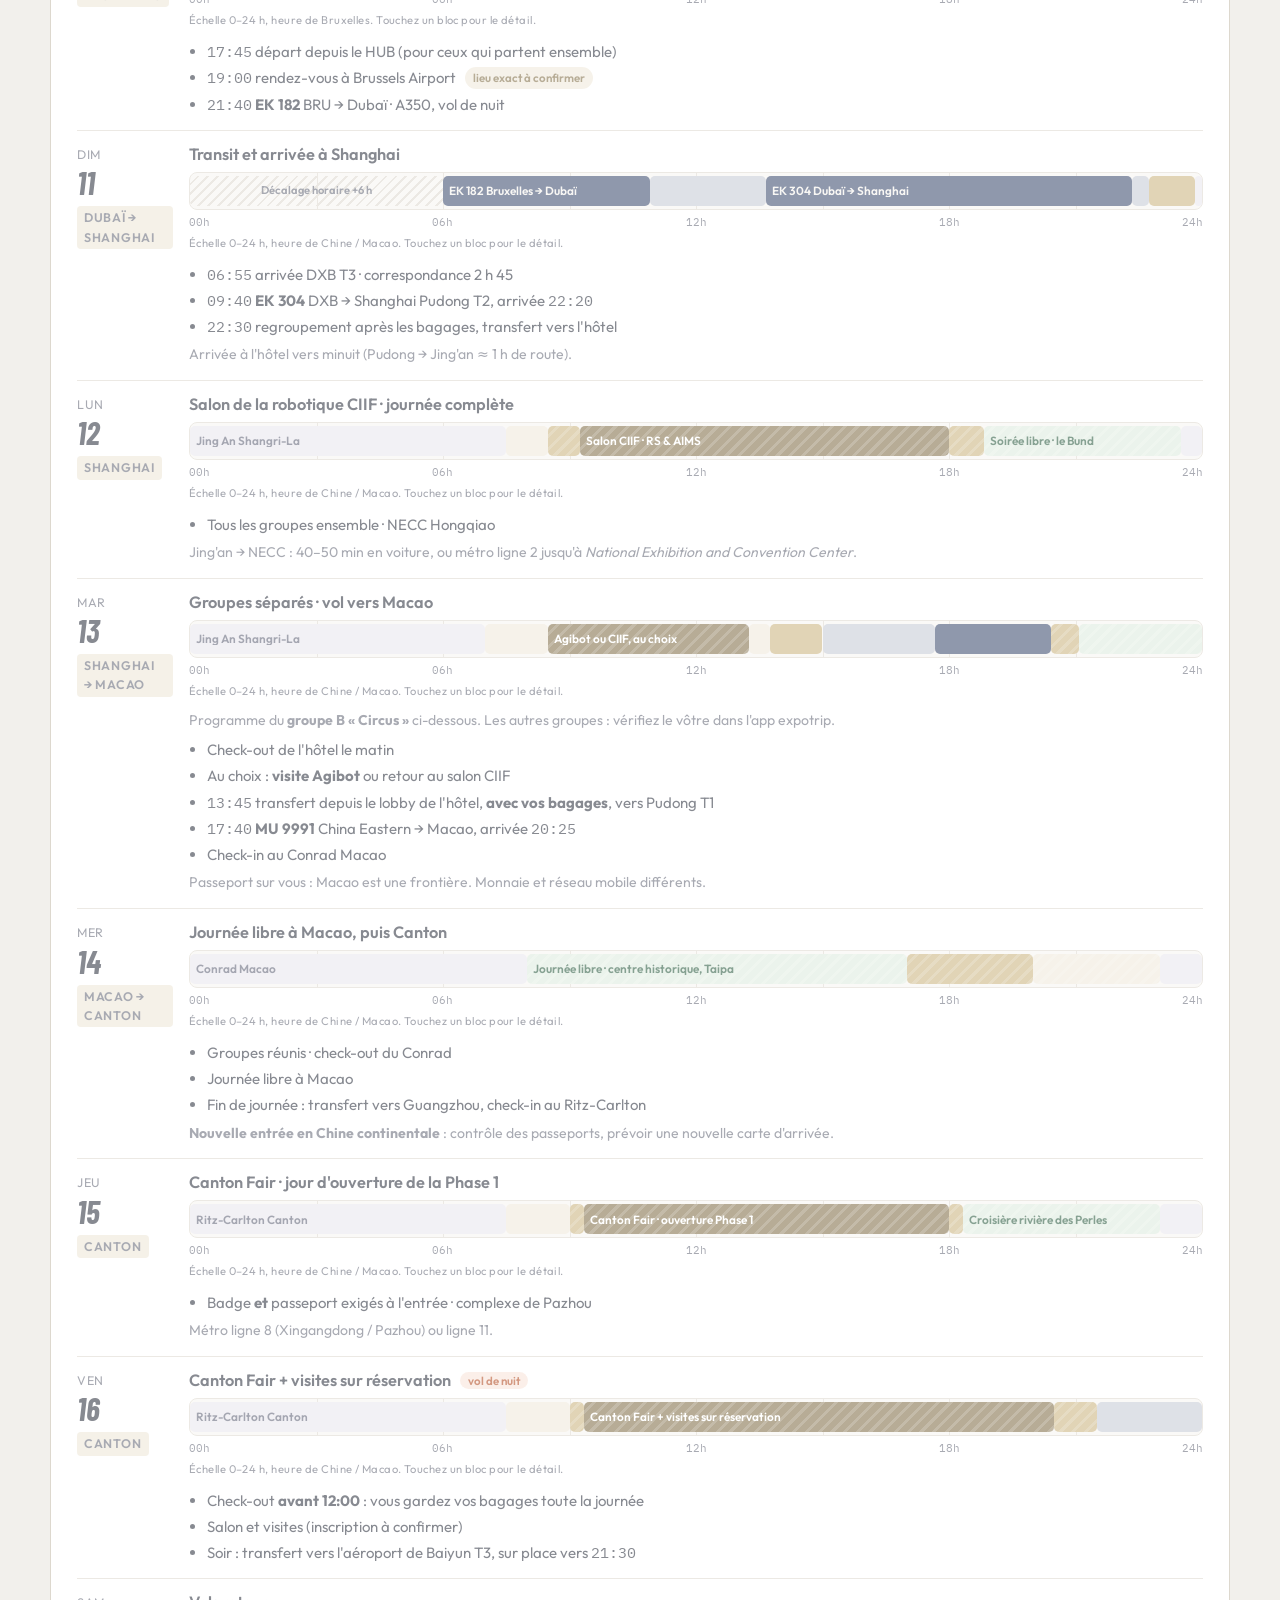
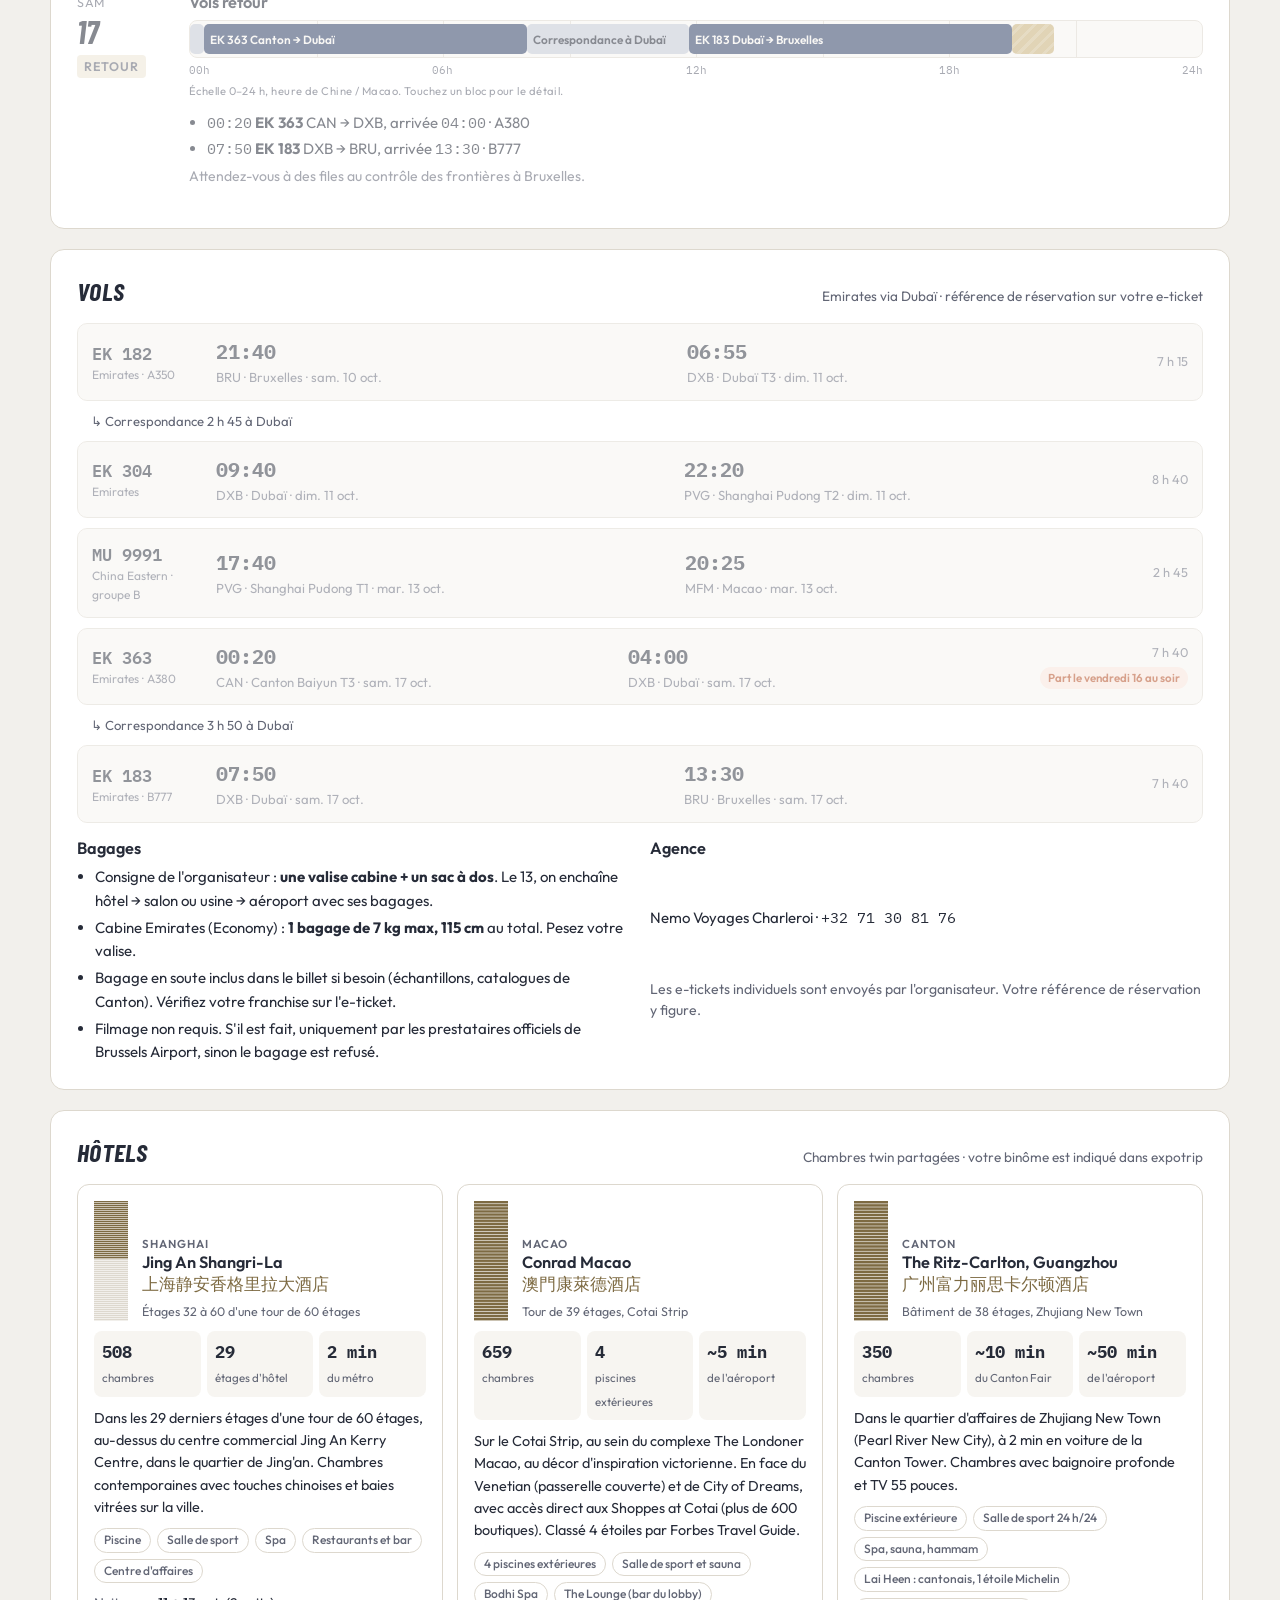
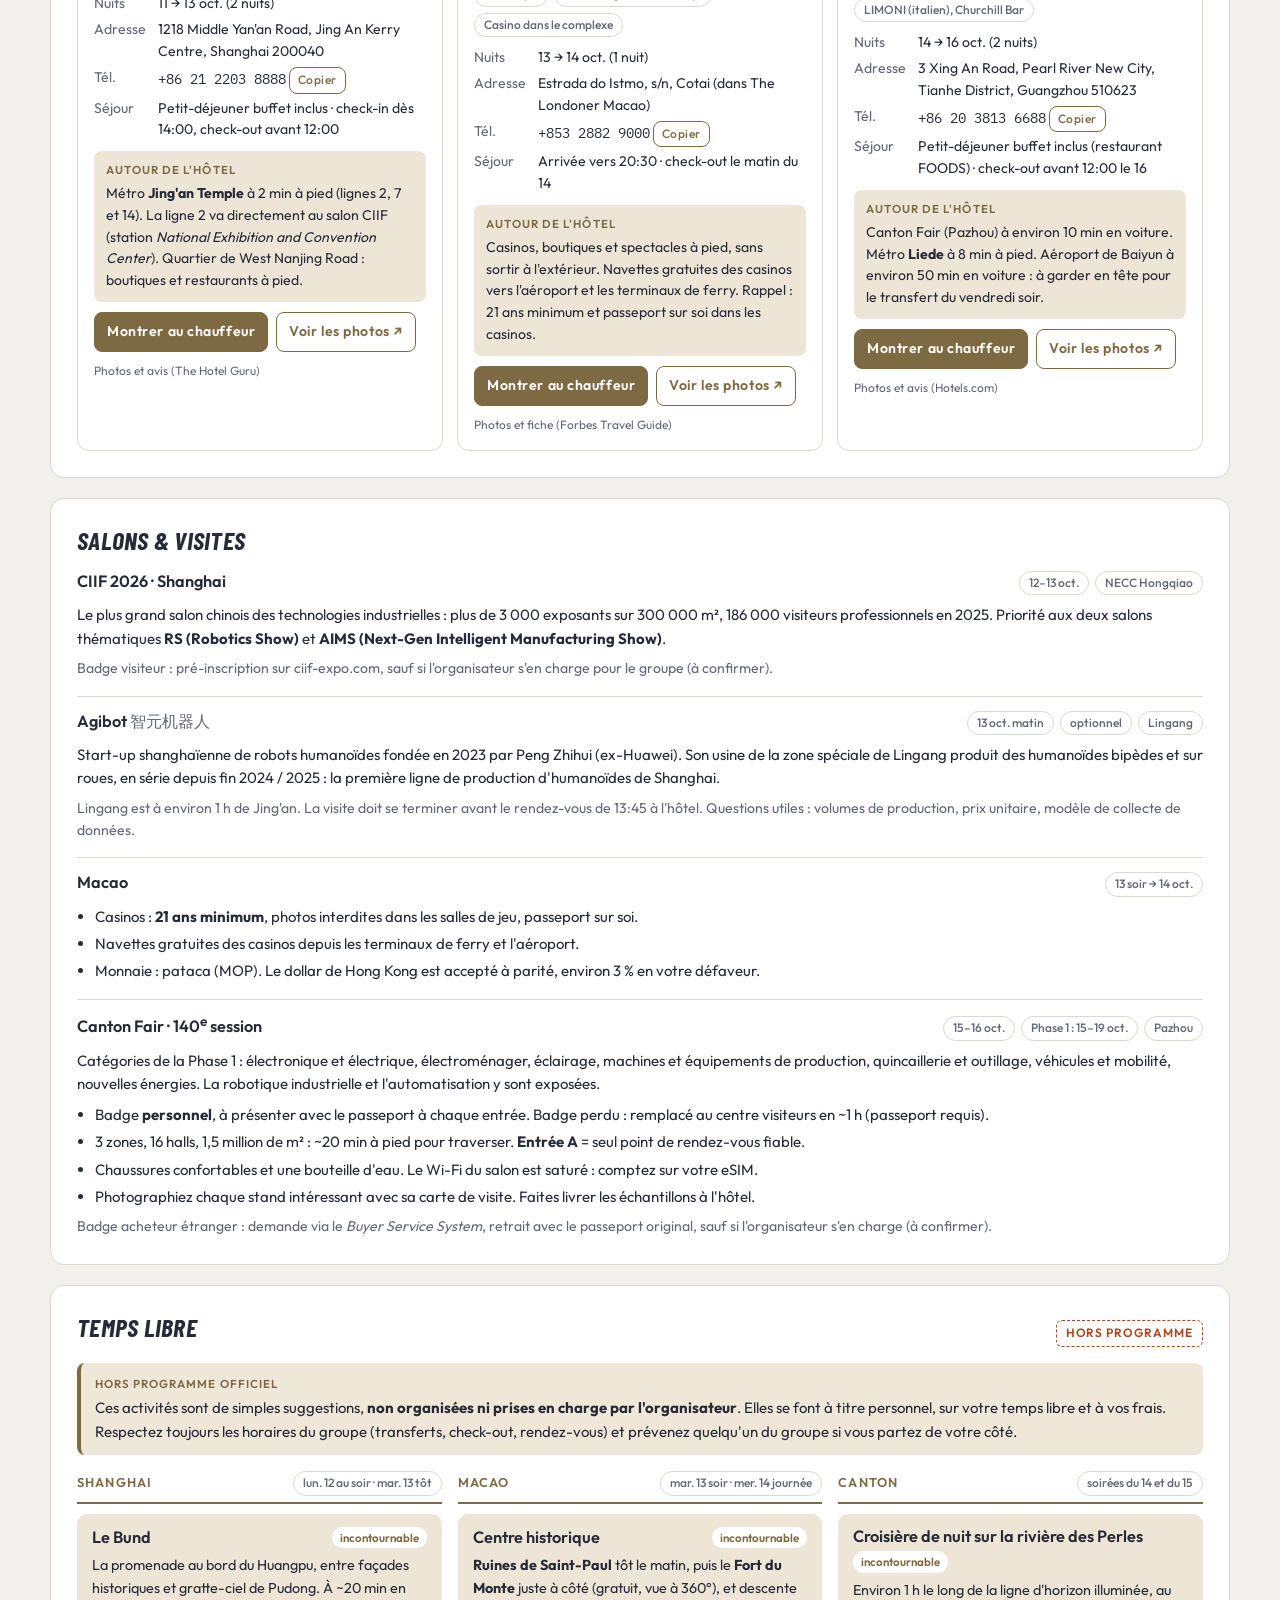
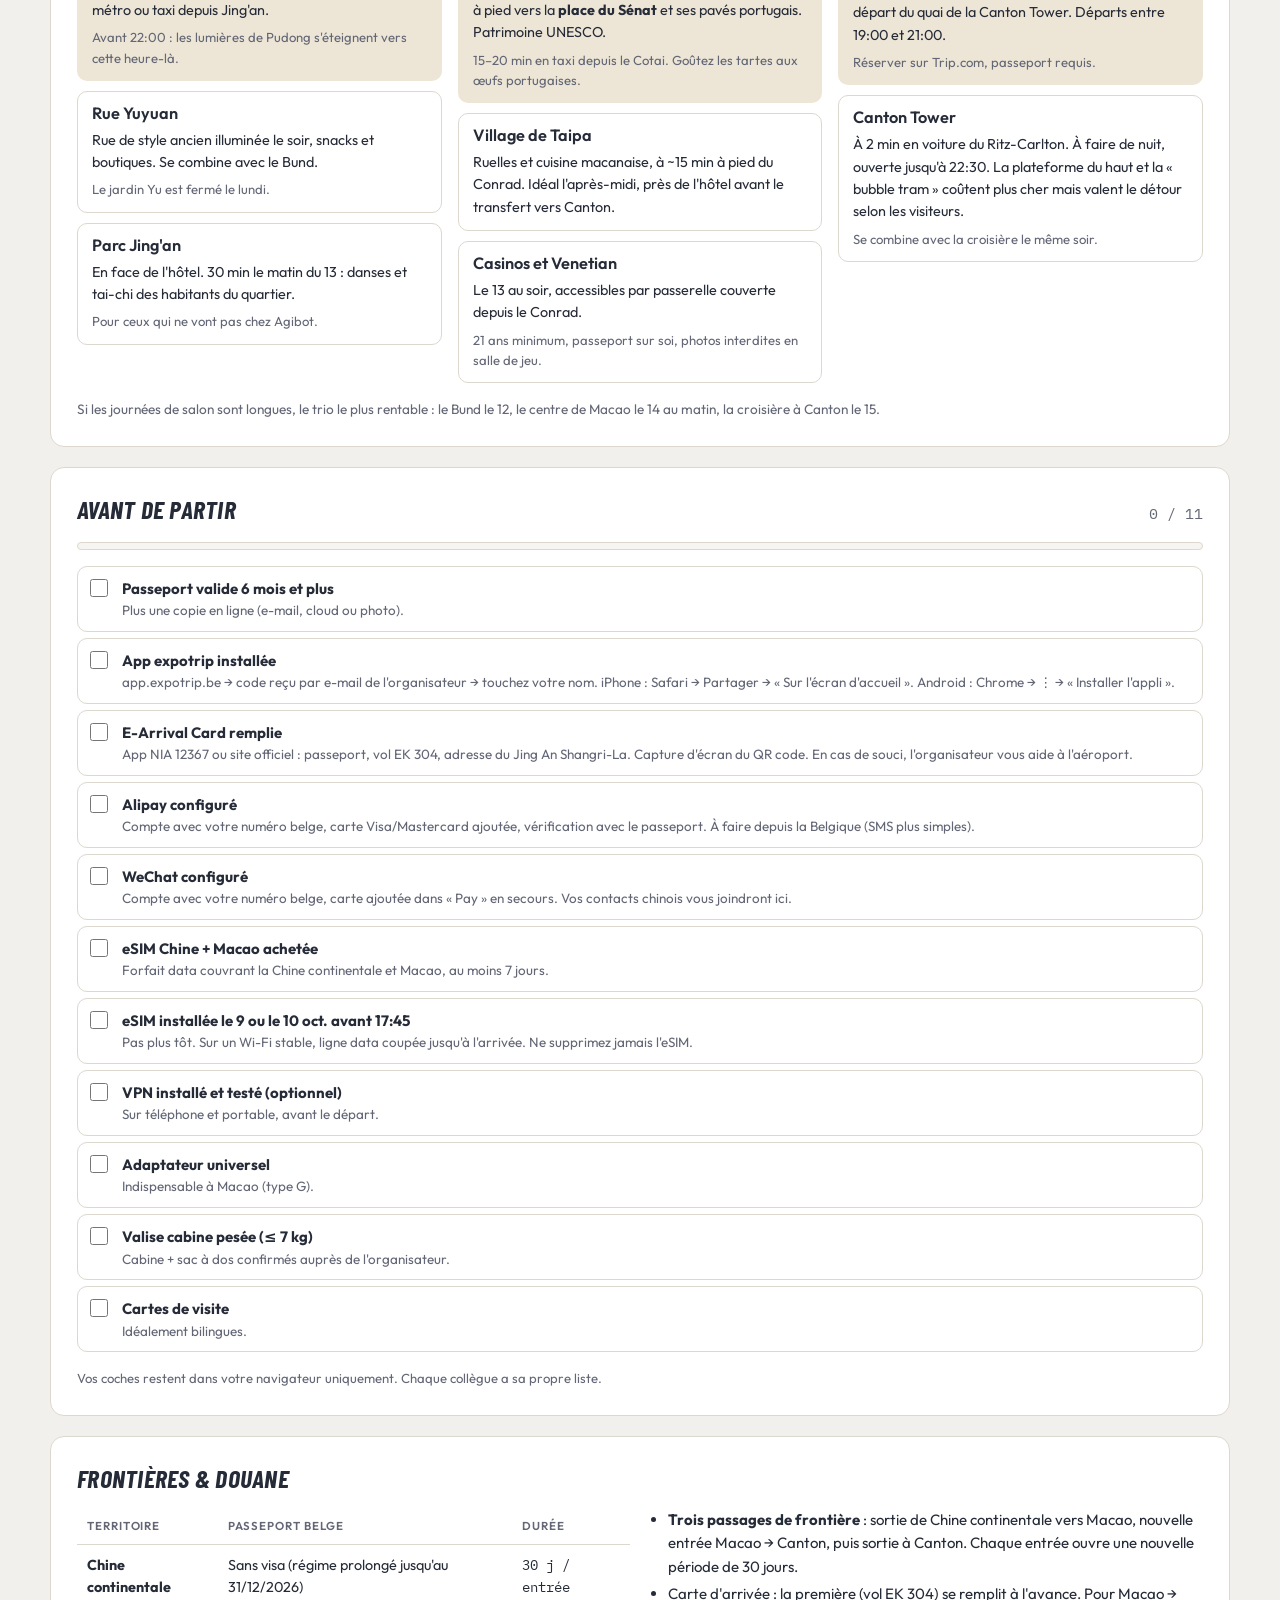
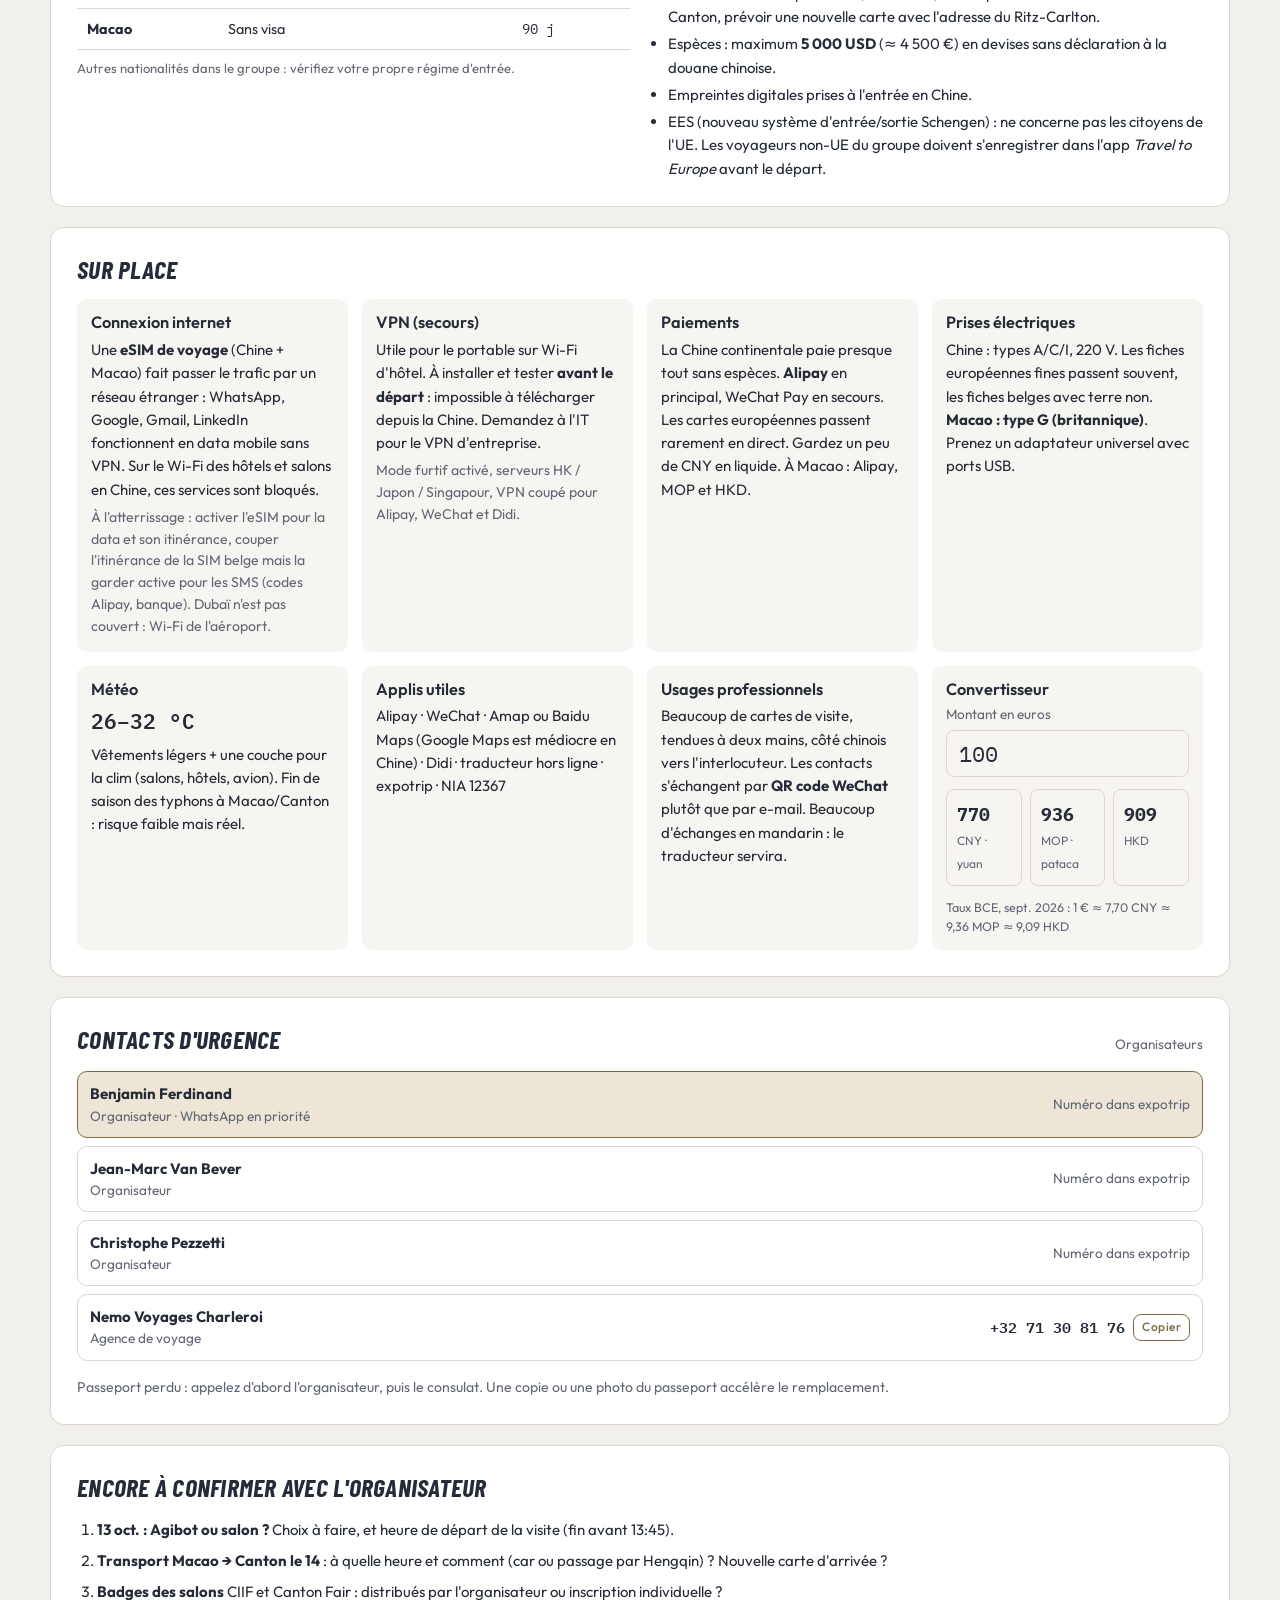
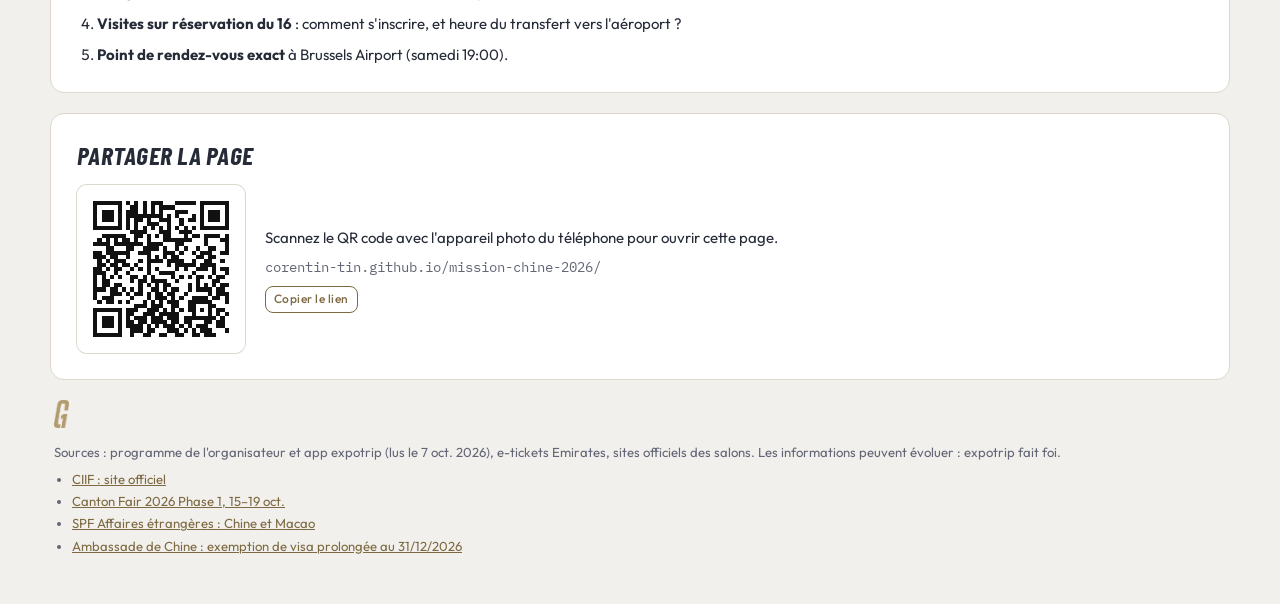
==== commit f39ef041: "feat(ui): ✨ Add share section with QR code Inline SVG QR code linking to the published page, plus th" ====
--- a/index.html
+++ b/index.html
@@ -212,6 +212,11 @@
 .contact .num{font-family:var(--f-mono);font-weight:600}
 
 ol.todo{margin:0;padding-left:20px;display:grid;gap:8px}
+.share{display:flex;flex-wrap:wrap;align-items:center;gap:20px}
+.share .qr{width:168px;height:168px;flex:none;border-radius:10px;box-shadow:0 0 0 1px var(--line)}
+.share-txt{display:grid;gap:8px;justify-items:start;min-width:0;flex:1 1 220px}
+.share-txt p{margin:0}
+.share-url{font-size:.85rem;color:var(--muted);overflow-wrap:anywhere}
 footer{font-size:.82rem;color:var(--muted);display:grid;gap:6px;padding-inline:4px}
 footer ul{margin:0;padding-left:18px;display:grid;gap:2px}
 
@@ -236,6 +241,11 @@
 .map-box .arrow{fill:none;stroke:var(--warn);stroke-linecap:round}
 .map-box .arrow-head{fill:var(--warn)}
 .map-box #headImg{filter:drop-shadow(0 2px 3px rgba(0,0,0,.35))}
+.map-box #gHead{cursor:default;-webkit-user-select:none;user-select:none}
+.map-box .flag-cloth{fill:#EE1C25}
+.map-box .flag-star{fill:#FFDE00}
+.map-box .flag-pole{stroke:#C9B98A;stroke-linecap:round}
+#fxCanvas{position:absolute;inset:0;width:100%;height:100%;pointer-events:none}
 .map-box .head-ring{fill:var(--surface);stroke:var(--jade)}
 .map-legend{position:absolute;left:10px;bottom:8px;font-size:.72rem;color:var(--muted);background:color-mix(in srgb,var(--surface) 85%,transparent);border-radius:6px;padding:2px 8px;pointer-events:none}
 .map-tools{display:flex;flex-wrap:wrap;gap:8px;align-items:center;justify-content:space-between}
@@ -368,6 +378,7 @@
       <li><a href="#kit">Sur place</a></li>
       <li><a href="#contacts">Urgences</a></li>
       <li><a href="#confirmer">À confirmer</a></li>
+      <li><a href="#partager">Partager</a></li>
     </ul>
   </nav>
 
@@ -418,8 +429,9 @@
           <g id="gRoutes"></g>
           <g id="gPins"></g>
           <g id="gArrow"></g>
-          <g id="gHead"><g id="headInner"><image id="headImg" href="[data-uri]" preserveAspectRatio="xMidYMid meet"/></g></g>
+          <g id="gHead"><g id="gFlag" visibility="hidden"><line id="flagPole" class="flag-pole"/><path id="flagCloth" class="flag-cloth"/><g id="flagStars"></g></g><g id="headInner"><image id="headImg" href="[data-uri]" preserveAspectRatio="xMidYMid meet"/></g></g>
         </svg>
+        <canvas id="fxCanvas" aria-hidden="true"></canvas>
         <div class="map-legend">Carte schématique</div>
       </div>
       <div class="side">
@@ -769,6 +781,19 @@
       <li><b>Visites sur réservation du 16</b> : comment s'inscrire, et heure du transfert vers l'aéroport ?</li>
       <li><b>Point de rendez-vous exact</b> à Brussels Airport (samedi 19:00).</li>
     </ol>
+  </section>
+
+  <!-- ===== Partager ===== -->
+  <section id="partager">
+    <h2>Partager la page</h2>
+    <div class="share">
+      <svg class="qr" viewBox="0 0 41 41" shape-rendering="crispEdges" role="img" aria-label="QR code vers https://corentin-tin.github.io/mission-chine-2026/"><rect width="100%" height="100%" fill="#fff"/><path fill="#111" d="M4 4h1v1h-1zM5 4h1v1h-1zM6 4h1v1h-1zM7 4h1v1h-1zM8 4h1v1h-1zM9 4h1v1h-1zM10 4h1v1h-1zM12 4h1v1h-1zM14 4h1v1h-1zM16 4h1v1h-1zM18 4h1v1h-1zM19 4h1v1h-1zM20 4h1v1h-1zM24 4h1v1h-1zM25 4h1v1h-1zM26 4h1v1h-1zM27 4h1v1h-1zM28 4h1v1h-1zM30 4h1v1h-1zM31 4h1v1h-1zM32 4h1v1h-1zM33 4h1v1h-1zM34 4h1v1h-1zM35 4h1v1h-1zM36 4h1v1h-1zM4 5h1v1h-1zM10 5h1v1h-1zM13 5h1v1h-1zM14 5h1v1h-1zM16 5h1v1h-1zM18 5h1v1h-1zM20 5h1v1h-1zM21 5h1v1h-1zM22 5h1v1h-1zM23 5h1v1h-1zM30 5h1v1h-1zM36 5h1v1h-1zM4 6h1v1h-1zM6 6h1v1h-1zM7 6h1v1h-1zM8 6h1v1h-1zM10 6h1v1h-1zM12 6h1v1h-1zM13 6h1v1h-1zM14 6h1v1h-1zM16 6h1v1h-1zM18 6h1v1h-1zM20 6h1v1h-1zM24 6h1v1h-1zM25 6h1v1h-1zM26 6h1v1h-1zM30 6h1v1h-1zM32 6h1v1h-1zM33 6h1v1h-1zM34 6h1v1h-1zM36 6h1v1h-1zM4 7h1v1h-1zM6 7h1v1h-1zM7 7h1v1h-1zM8 7h1v1h-1zM10 7h1v1h-1zM12 7h1v1h-1zM13 7h1v1h-1zM14 7h1v1h-1zM15 7h1v1h-1zM16 7h1v1h-1zM17 7h1v1h-1zM18 7h1v1h-1zM19 7h1v1h-1zM20 7h1v1h-1zM22 7h1v1h-1zM24 7h1v1h-1zM28 7h1v1h-1zM30 7h1v1h-1zM32 7h1v1h-1zM33 7h1v1h-1zM34 7h1v1h-1zM36 7h1v1h-1zM4 8h1v1h-1zM6 8h1v1h-1zM7 8h1v1h-1zM8 8h1v1h-1zM10 8h1v1h-1zM12 8h1v1h-1zM14 8h1v1h-1zM15 8h1v1h-1zM17 8h1v1h-1zM20 8h1v1h-1zM21 8h1v1h-1zM22 8h1v1h-1zM25 8h1v1h-1zM27 8h1v1h-1zM28 8h1v1h-1zM30 8h1v1h-1zM32 8h1v1h-1zM33 8h1v1h-1zM34 8h1v1h-1zM36 8h1v1h-1zM4 9h1v1h-1zM10 9h1v1h-1zM12 9h1v1h-1zM14 9h1v1h-1zM17 9h1v1h-1zM18 9h1v1h-1zM19 9h1v1h-1zM22 9h1v1h-1zM25 9h1v1h-1zM30 9h1v1h-1zM36 9h1v1h-1zM4 10h1v1h-1zM5 10h1v1h-1zM6 10h1v1h-1zM7 10h1v1h-1zM8 10h1v1h-1zM9 10h1v1h-1zM10 10h1v1h-1zM12 10h1v1h-1zM14 10h1v1h-1zM16 10h1v1h-1zM18 10h1v1h-1zM20 10h1v1h-1zM22 10h1v1h-1zM24 10h1v1h-1zM26 10h1v1h-1zM28 10h1v1h-1zM30 10h1v1h-1zM31 10h1v1h-1zM32 10h1v1h-1zM33 10h1v1h-1zM34 10h1v1h-1zM35 10h1v1h-1zM36 10h1v1h-1zM13 11h1v1h-1zM14 11h1v1h-1zM15 11h1v1h-1zM16 11h1v1h-1zM20 11h1v1h-1zM21 11h1v1h-1zM22 11h1v1h-1zM25 11h1v1h-1zM26 11h1v1h-1zM27 11h1v1h-1zM6 12h1v1h-1zM7 12h1v1h-1zM8 12h1v1h-1zM9 12h1v1h-1zM10 12h1v1h-1zM11 12h1v1h-1zM14 12h1v1h-1zM15 12h1v1h-1zM17 12h1v1h-1zM19 12h1v1h-1zM21 12h1v1h-1zM22 12h1v1h-1zM26 12h1v1h-1zM28 12h1v1h-1zM29 12h1v1h-1zM31 12h1v1h-1zM32 12h1v1h-1zM33 12h1v1h-1zM34 12h1v1h-1zM36 12h1v1h-1zM5 13h1v1h-1zM7 13h1v1h-1zM9 13h1v1h-1zM11 13h1v1h-1zM12 13h1v1h-1zM14 13h1v1h-1zM17 13h1v1h-1zM21 13h1v1h-1zM22 13h1v1h-1zM23 13h1v1h-1zM24 13h1v1h-1zM25 13h1v1h-1zM26 13h1v1h-1zM27 13h1v1h-1zM31 13h1v1h-1zM35 13h1v1h-1zM36 13h1v1h-1zM4 14h1v1h-1zM5 14h1v1h-1zM6 14h1v1h-1zM7 14h1v1h-1zM9 14h1v1h-1zM10 14h1v1h-1zM11 14h1v1h-1zM12 14h1v1h-1zM13 14h1v1h-1zM14 14h1v1h-1zM15 14h1v1h-1zM17 14h1v1h-1zM18 14h1v1h-1zM19 14h1v1h-1zM20 14h1v1h-1zM24 14h1v1h-1zM25 14h1v1h-1zM31 14h1v1h-1zM36 14h1v1h-1zM7 15h1v1h-1zM8 15h1v1h-1zM12 15h1v1h-1zM13 15h1v1h-1zM16 15h1v1h-1zM17 15h1v1h-1zM18 15h1v1h-1zM19 15h1v1h-1zM21 15h1v1h-1zM24 15h1v1h-1zM26 15h1v1h-1zM29 15h1v1h-1zM32 15h1v1h-1zM33 15h1v1h-1zM36 15h1v1h-1zM4 16h1v1h-1zM5 16h1v1h-1zM7 16h1v1h-1zM8 16h1v1h-1zM9 16h1v1h-1zM10 16h1v1h-1zM11 16h1v1h-1zM12 16h1v1h-1zM15 16h1v1h-1zM16 16h1v1h-1zM17 16h1v1h-1zM21 16h1v1h-1zM22 16h1v1h-1zM23 16h1v1h-1zM25 16h1v1h-1zM28 16h1v1h-1zM30 16h1v1h-1zM31 16h1v1h-1zM32 16h1v1h-1zM35 16h1v1h-1zM36 16h1v1h-1zM4 17h1v1h-1zM5 17h1v1h-1zM6 17h1v1h-1zM8 17h1v1h-1zM9 17h1v1h-1zM12 17h1v1h-1zM17 17h1v1h-1zM19 17h1v1h-1zM21 17h1v1h-1zM23 17h1v1h-1zM24 17h1v1h-1zM29 17h1v1h-1zM30 17h1v1h-1zM32 17h1v1h-1zM33 17h1v1h-1zM5 18h1v1h-1zM7 18h1v1h-1zM9 18h1v1h-1zM10 18h1v1h-1zM11 18h1v1h-1zM15 18h1v1h-1zM17 18h1v1h-1zM18 18h1v1h-1zM19 18h1v1h-1zM20 18h1v1h-1zM22 18h1v1h-1zM23 18h1v1h-1zM24 18h1v1h-1zM25 18h1v1h-1zM28 18h1v1h-1zM31 18h1v1h-1zM32 18h1v1h-1zM35 18h1v1h-1zM5 19h1v1h-1zM6 19h1v1h-1zM8 19h1v1h-1zM9 19h1v1h-1zM11 19h1v1h-1zM12 19h1v1h-1zM14 19h1v1h-1zM17 19h1v1h-1zM22 19h1v1h-1zM24 19h1v1h-1zM25 19h1v1h-1zM26 19h1v1h-1zM27 19h1v1h-1zM28 19h1v1h-1zM30 19h1v1h-1zM31 19h1v1h-1zM32 19h1v1h-1zM33 19h1v1h-1zM4 20h1v1h-1zM5 20h1v1h-1zM7 20h1v1h-1zM9 20h1v1h-1zM10 20h1v1h-1zM13 20h1v1h-1zM15 20h1v1h-1zM17 20h1v1h-1zM19 20h1v1h-1zM24 20h1v1h-1zM26 20h1v1h-1zM29 20h1v1h-1zM30 20h1v1h-1zM31 20h1v1h-1zM33 20h1v1h-1zM35 20h1v1h-1zM36 20h1v1h-1zM4 21h1v1h-1zM5 21h1v1h-1zM6 21h1v1h-1zM9 21h1v1h-1zM12 21h1v1h-1zM17 21h1v1h-1zM20 21h1v1h-1zM21 21h1v1h-1zM22 21h1v1h-1zM23 21h1v1h-1zM28 21h1v1h-1zM33 21h1v1h-1zM36 21h1v1h-1zM4 22h1v1h-1zM6 22h1v1h-1zM8 22h1v1h-1zM10 22h1v1h-1zM13 22h1v1h-1zM14 22h1v1h-1zM16 22h1v1h-1zM18 22h1v1h-1zM23 22h1v1h-1zM25 22h1v1h-1zM27 22h1v1h-1zM29 22h1v1h-1zM30 22h1v1h-1zM32 22h1v1h-1zM34 22h1v1h-1zM35 22h1v1h-1zM4 23h1v1h-1zM6 23h1v1h-1zM7 23h1v1h-1zM13 23h1v1h-1zM15 23h1v1h-1zM16 23h1v1h-1zM18 23h1v1h-1zM19 23h1v1h-1zM20 23h1v1h-1zM21 23h1v1h-1zM24 23h1v1h-1zM29 23h1v1h-1zM33 23h1v1h-1zM34 23h1v1h-1zM4 24h1v1h-1zM6 24h1v1h-1zM7 24h1v1h-1zM9 24h1v1h-1zM10 24h1v1h-1zM15 24h1v1h-1zM17 24h1v1h-1zM19 24h1v1h-1zM21 24h1v1h-1zM22 24h1v1h-1zM27 24h1v1h-1zM29 24h1v1h-1zM31 24h1v1h-1zM33 24h1v1h-1zM35 24h1v1h-1zM36 24h1v1h-1zM4 25h1v1h-1zM5 25h1v1h-1zM6 25h1v1h-1zM8 25h1v1h-1zM9 25h1v1h-1zM11 25h1v1h-1zM13 25h1v1h-1zM15 25h1v1h-1zM18 25h1v1h-1zM19 25h1v1h-1zM21 25h1v1h-1zM23 25h1v1h-1zM24 25h1v1h-1zM27 25h1v1h-1zM29 25h1v1h-1zM30 25h1v1h-1zM31 25h1v1h-1zM32 25h1v1h-1zM34 25h1v1h-1zM35 25h1v1h-1zM4 26h1v1h-1zM8 26h1v1h-1zM9 26h1v1h-1zM10 26h1v1h-1zM12 26h1v1h-1zM14 26h1v1h-1zM15 26h1v1h-1zM17 26h1v1h-1zM19 26h1v1h-1zM20 26h1v1h-1zM22 26h1v1h-1zM23 26h1v1h-1zM26 26h1v1h-1zM32 26h1v1h-1zM34 26h1v1h-1zM35 26h1v1h-1zM36 26h1v1h-1zM4 27h1v1h-1zM6 27h1v1h-1zM7 27h1v1h-1zM8 27h1v1h-1zM13 27h1v1h-1zM17 27h1v1h-1zM19 27h1v1h-1zM20 27h1v1h-1zM21 27h1v1h-1zM23 27h1v1h-1zM25 27h1v1h-1zM28 27h1v1h-1zM29 27h1v1h-1zM30 27h1v1h-1zM31 27h1v1h-1zM33 27h1v1h-1zM34 27h1v1h-1zM36 27h1v1h-1zM5 28h1v1h-1zM7 28h1v1h-1zM8 28h1v1h-1zM10 28h1v1h-1zM12 28h1v1h-1zM16 28h1v1h-1zM18 28h1v1h-1zM20 28h1v1h-1zM22 28h1v1h-1zM23 28h1v1h-1zM24 28h1v1h-1zM27 28h1v1h-1zM28 28h1v1h-1zM29 28h1v1h-1zM30 28h1v1h-1zM31 28h1v1h-1zM32 28h1v1h-1zM36 28h1v1h-1zM14 29h1v1h-1zM15 29h1v1h-1zM16 29h1v1h-1zM18 29h1v1h-1zM19 29h1v1h-1zM20 29h1v1h-1zM23 29h1v1h-1zM24 29h1v1h-1zM27 29h1v1h-1zM28 29h1v1h-1zM32 29h1v1h-1zM33 29h1v1h-1zM4 30h1v1h-1zM5 30h1v1h-1zM6 30h1v1h-1zM7 30h1v1h-1zM8 30h1v1h-1zM9 30h1v1h-1zM10 30h1v1h-1zM12 30h1v1h-1zM13 30h1v1h-1zM14 30h1v1h-1zM17 30h1v1h-1zM18 30h1v1h-1zM19 30h1v1h-1zM21 30h1v1h-1zM23 30h1v1h-1zM25 30h1v1h-1zM27 30h1v1h-1zM28 30h1v1h-1zM30 30h1v1h-1zM32 30h1v1h-1zM34 30h1v1h-1zM35 30h1v1h-1zM4 31h1v1h-1zM10 31h1v1h-1zM12 31h1v1h-1zM13 31h1v1h-1zM16 31h1v1h-1zM17 31h1v1h-1zM18 31h1v1h-1zM20 31h1v1h-1zM21 31h1v1h-1zM22 31h1v1h-1zM23 31h1v1h-1zM24 31h1v1h-1zM28 31h1v1h-1zM32 31h1v1h-1zM34 31h1v1h-1zM36 31h1v1h-1zM4 32h1v1h-1zM6 32h1v1h-1zM7 32h1v1h-1zM8 32h1v1h-1zM10 32h1v1h-1zM12 32h1v1h-1zM14 32h1v1h-1zM15 32h1v1h-1zM16 32h1v1h-1zM18 32h1v1h-1zM19 32h1v1h-1zM20 32h1v1h-1zM22 32h1v1h-1zM23 32h1v1h-1zM24 32h1v1h-1zM26 32h1v1h-1zM27 32h1v1h-1zM28 32h1v1h-1zM29 32h1v1h-1zM30 32h1v1h-1zM31 32h1v1h-1zM32 32h1v1h-1zM33 32h1v1h-1zM35 32h1v1h-1zM4 33h1v1h-1zM6 33h1v1h-1zM7 33h1v1h-1zM8 33h1v1h-1zM10 33h1v1h-1zM12 33h1v1h-1zM13 33h1v1h-1zM15 33h1v1h-1zM16 33h1v1h-1zM18 33h1v1h-1zM19 33h1v1h-1zM20 33h1v1h-1zM21 33h1v1h-1zM23 33h1v1h-1zM24 33h1v1h-1zM26 33h1v1h-1zM27 33h1v1h-1zM31 33h1v1h-1zM32 33h1v1h-1zM34 33h1v1h-1zM35 33h1v1h-1zM4 34h1v1h-1zM6 34h1v1h-1zM7 34h1v1h-1zM8 34h1v1h-1zM10 34h1v1h-1zM12 34h1v1h-1zM13 34h1v1h-1zM14 34h1v1h-1zM15 34h1v1h-1zM17 34h1v1h-1zM19 34h1v1h-1zM21 34h1v1h-1zM22 34h1v1h-1zM23 34h1v1h-1zM25 34h1v1h-1zM27 34h1v1h-1zM29 34h1v1h-1zM30 34h1v1h-1zM31 34h1v1h-1zM34 34h1v1h-1zM35 34h1v1h-1zM4 35h1v1h-1zM10 35h1v1h-1zM13 35h1v1h-1zM14 35h1v1h-1zM15 35h1v1h-1zM17 35h1v1h-1zM18 35h1v1h-1zM22 35h1v1h-1zM23 35h1v1h-1zM24 35h1v1h-1zM26 35h1v1h-1zM28 35h1v1h-1zM30 35h1v1h-1zM31 35h1v1h-1zM32 35h1v1h-1zM36 35h1v1h-1zM4 36h1v1h-1zM5 36h1v1h-1zM6 36h1v1h-1zM7 36h1v1h-1zM8 36h1v1h-1zM9 36h1v1h-1zM10 36h1v1h-1zM13 36h1v1h-1zM16 36h1v1h-1zM17 36h1v1h-1zM20 36h1v1h-1zM21 36h1v1h-1zM24 36h1v1h-1zM25 36h1v1h-1zM28 36h1v1h-1zM29 36h1v1h-1zM31 36h1v1h-1zM32 36h1v1h-1zM33 36h1v1h-1z"/></svg>
+      <div class="share-txt">
+        <p>Scannez le QR code avec l'appareil photo du téléphone pour ouvrir cette page.</p>
+        <p class="mono share-url">corentin-tin.github.io/mission-chine-2026/</p>
+        <button type="button" class="btn ghost sm" data-copy="https://corentin-tin.github.io/mission-chine-2026/">Copier le lien</button>
+      </div>
+    </div>
   </section>
 
   <footer>
@@ -1288,6 +1313,7 @@
       if (st.moving){ const a=at(st.cur,Math.max(0,st.p-.01)), b=at(st.cur,Math.min(1,st.p+.01));
         rot = Math.max(-14,Math.min(14,(b[0]-a[0]>=0?1:-1)*10)); if (!reduce) bob = Math.sin(performance.now()/260)*3*s; }
       gH.setAttribute("transform",`translate(${hx} ${hy})`);
+      flag(H);
       headInner.setAttribute("transform",`translate(0 ${bob}) rotate(${rot})`);
       // Flèche vers la prochaine étape
       if (st.next){
@@ -1306,6 +1332,78 @@
         } else gA.setAttribute("visibility","hidden");
       } else gA.setAttribute("visibility","hidden");
     }
+
+    // Easter egg : double-clic sur la tête → drapeau chinois et feu d'artifice
+    const gF=$("gFlag"), flagPole=$("flagPole"), flagCloth=$("flagCloth"), flagStars=$("flagStars");
+    const STARS = [[5,5,3],[10,2,1],[12,4,1],[12,7,1],[10,9,1]].map(([x,y,r],i) => {
+      const p=document.createElementNS(NS,"path"); p.setAttribute("class","flag-star"); flagStars.appendChild(p);
+      return {u:x/30, v:y/20, r:r/20, rot: i ? Math.atan2(5-y,5-x) : -Math.PI/2, el:p}; });
+    const starD = (cx,cy,r,rot) => { let d=""; for (let k=0;k<10;k++){ const a=rot+k*Math.PI/5, rr = k%2 ? r*.382 : r;
+      d += (k?"L":"M")+(cx+Math.cos(a)*rr).toFixed(2)+" "+(cy+Math.sin(a)*rr).toFixed(2); } return d+"Z"; };
+    let eggT = null;
+    const EGG_LEN = 8000;
+    function flag(H){
+      if (eggT === null) return;
+      const el = performance.now() - eggT;
+      if (el > EGG_LEN){ eggT = null; gF.setAttribute("visibility","hidden"); return; }
+      gF.removeAttribute("visibility");
+      gF.setAttribute("opacity", Math.min(1, (EGG_LEN-el)/800));
+      const rise = 1 - Math.pow(1 - Math.min(1, el/700), 3); // le drapeau se déploie
+      const px0 = -H*.42, top = -H*1.18, fw = H*1.5*rise, fh = H, t = reduce ? 0 : el/1000;
+      const wave = (u) => (reduce ? 0 : Math.sin(u*5.5 - t*6)*H*.06*u);
+      flagPole.setAttribute("x1",px0); flagPole.setAttribute("x2",px0);
+      flagPole.setAttribute("y1",top-H*.06); flagPole.setAttribute("y2",H*.5); flagPole.setAttribute("stroke-width",H*.045);
+      const N=16; let d="";
+      for (let i=0;i<=N;i++){ const u=i/N; d += (i?"L":"M")+(px0+u*fw)+" "+(top+wave(u)); }
+      for (let i=N;i>=0;i--){ const u=i/N; d += "L"+(px0+u*fw)+" "+(top+fh+wave(u)); }
+      flagCloth.setAttribute("d", d+"Z");
+      STARS.forEach(st => st.el.setAttribute("d", starD(px0+st.u*fw, top+st.v*fh+wave(st.u), st.r*fh*Math.max(.01,rise), st.rot)));
+    }
+    const fx = $("fxCanvas"), fctx = fx.getContext("2d");
+    let parts = [], fxOn = false;
+    const FX_COL = ["#EE1C25","#FFDE00","#FFF4C2","#FF8A3D","#FFFFFF"];
+    function burst(x,y){
+      const col = FX_COL[Math.floor(Math.random()*FX_COL.length)], n = 70, out = [];
+      for (let i=0;i<n;i++){ const a = i/n*Math.PI*2 + Math.random()*.1, v = 90 + Math.random()*120;
+        out.push({x,y,vx:Math.cos(a)*v,vy:Math.sin(a)*v,life:1.4+Math.random()*.6,age:0,col,r:1.6+Math.random()*1.4}); }
+      return out;
+    }
+    function fireworks(){
+      const r = fx.getBoundingClientRect(), dpr = window.devicePixelRatio || 1;
+      fx.width = r.width*dpr; fx.height = r.height*dpr; fctx.setTransform(dpr,0,0,dpr,0,0);
+      const hr = headImg.getBoundingClientRect(), cx = hr.left + hr.width/2 - r.left, cy = hr.top + hr.height/2 - r.top;
+      for (let k=0;k<7;k++) setTimeout(() => {
+        const x = k%2 ? r.width*(.15+Math.random()*.7) : Math.max(40, Math.min(r.width-40, cx + (Math.random()-.5)*r.width*.4));
+        const y = Math.max(30, Math.min(r.height*.7, cy - 40 - Math.random()*r.height*.35));
+        parts.push({x, y:r.height, rocket:{ty:y}, age:0, life:.55, col:"#FFF4C2", r:2});
+        fxLoop(r);
+      }, k*380);
+    }
+    function fxLoop(r){
+      if (!fxOn){ fxOn = true; let last = performance.now();
+        const loop = now => { const dt = Math.min(.05,(now-last)/1000); last = now;
+          fctx.clearRect(0,0,r.width,r.height);
+          const born = [];
+          parts = parts.filter(p => {
+            p.age += dt;
+            if (p.rocket){ const q = Math.min(1, p.age/p.life), e = 1-Math.pow(1-q,2);
+              p.y = r.height + (p.rocket.ty - r.height)*e;
+              fctx.globalAlpha = 1; fctx.fillStyle = p.col; fctx.beginPath(); fctx.arc(p.x,p.y,p.r,0,7); fctx.fill();
+              if (q >= 1){ born.push(...burst(p.x,p.y)); return false; } return true; }
+            p.vx *= .985; p.vy = p.vy*.985 + 70*dt; p.x += p.vx*dt; p.y += p.vy*dt;
+            const k = 1 - p.age/p.life; if (k <= 0) return false;
+            fctx.globalAlpha = k; fctx.fillStyle = p.col; fctx.beginPath(); fctx.arc(p.x,p.y,p.r*(.6+.4*k),0,7); fctx.fill();
+            return true; });
+          parts.push(...born);
+          fctx.globalAlpha = 1;
+          if (parts.length) requestAnimationFrame(loop); else { fxOn = false; fctx.clearRect(0,0,r.width,r.height); } };
+        requestAnimationFrame(loop); }
+    }
+    function easterEgg(){ eggT = performance.now(); if (!reduce) fireworks(); }
+    // Double-clic à la souris, double tap au doigt
+    let lastTap = 0;
+    gH.addEventListener("pointerup", e => { const now = performance.now();
+      if (now - lastTap < 350){ lastTap = 0; e.preventDefault(); easterEgg(); } else lastTap = now; });
 
     function panel(){
       const now = new Date(tSel ?? Date.now());
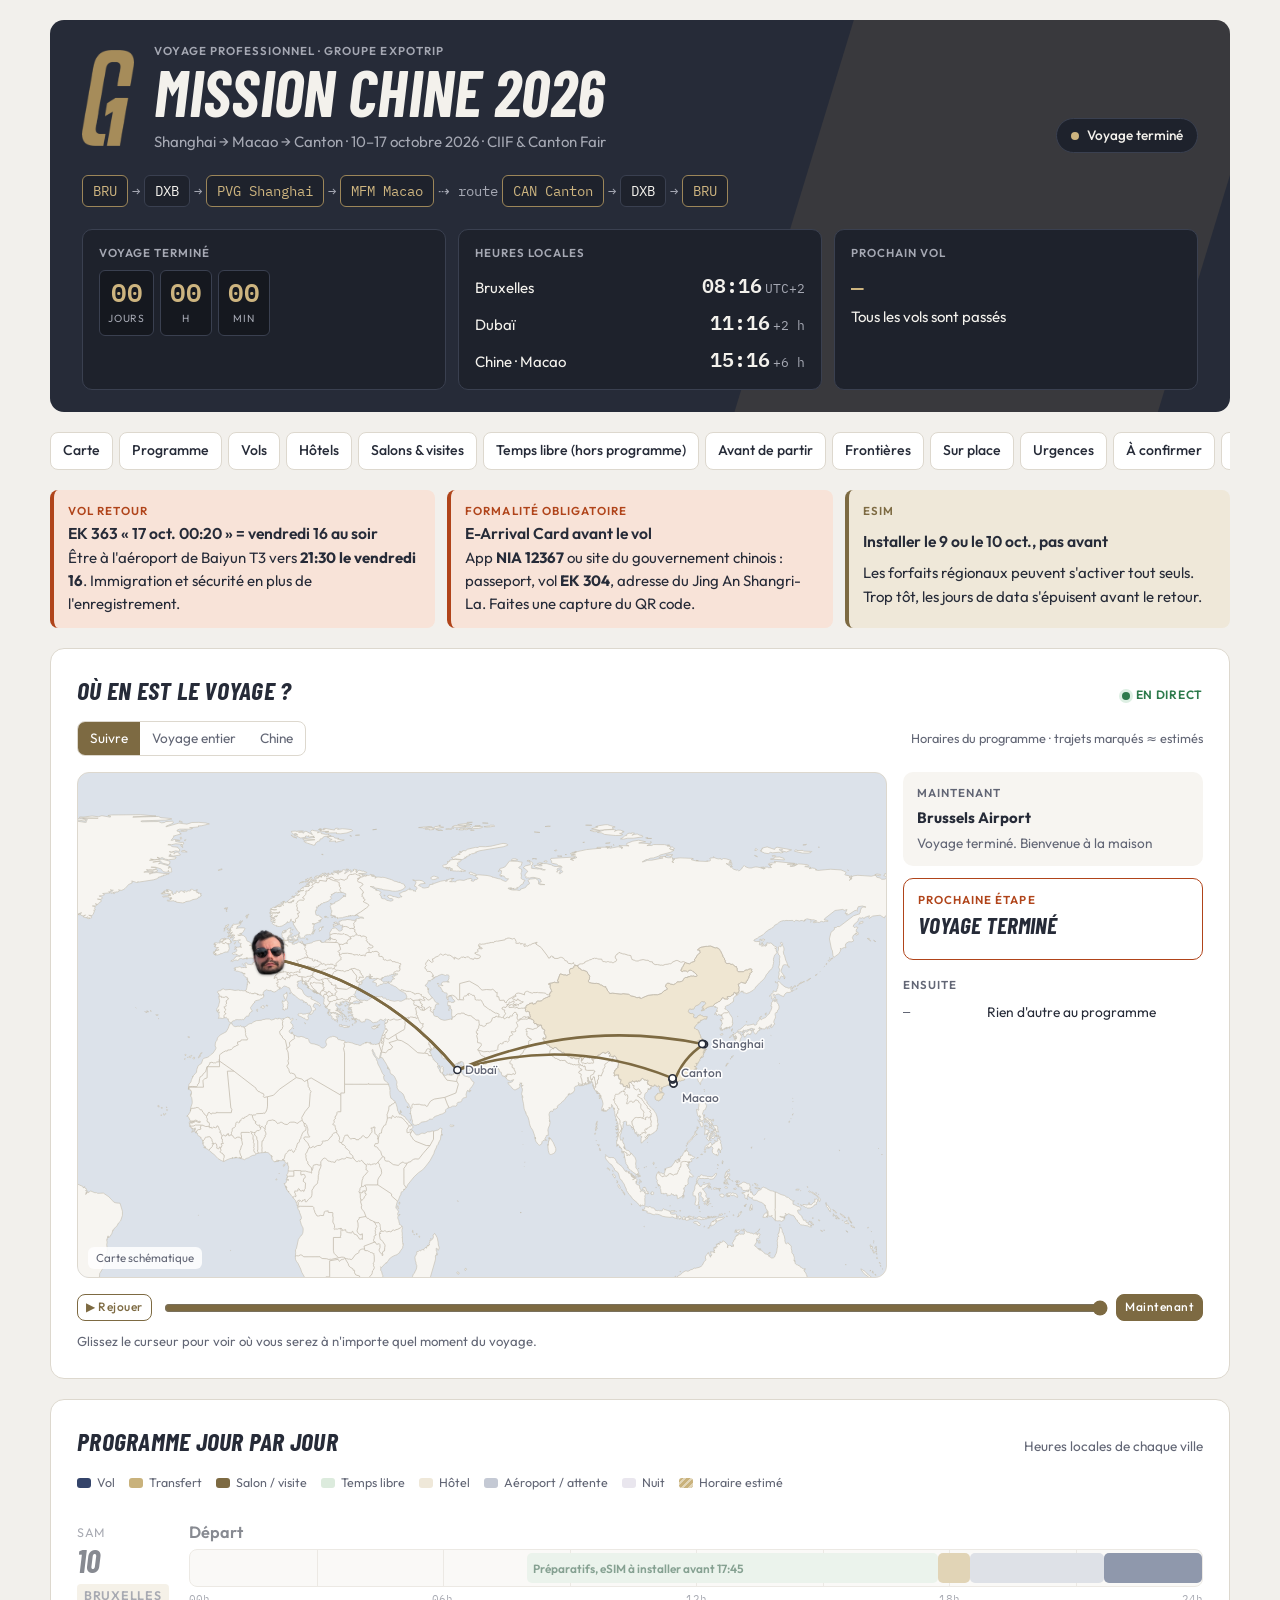
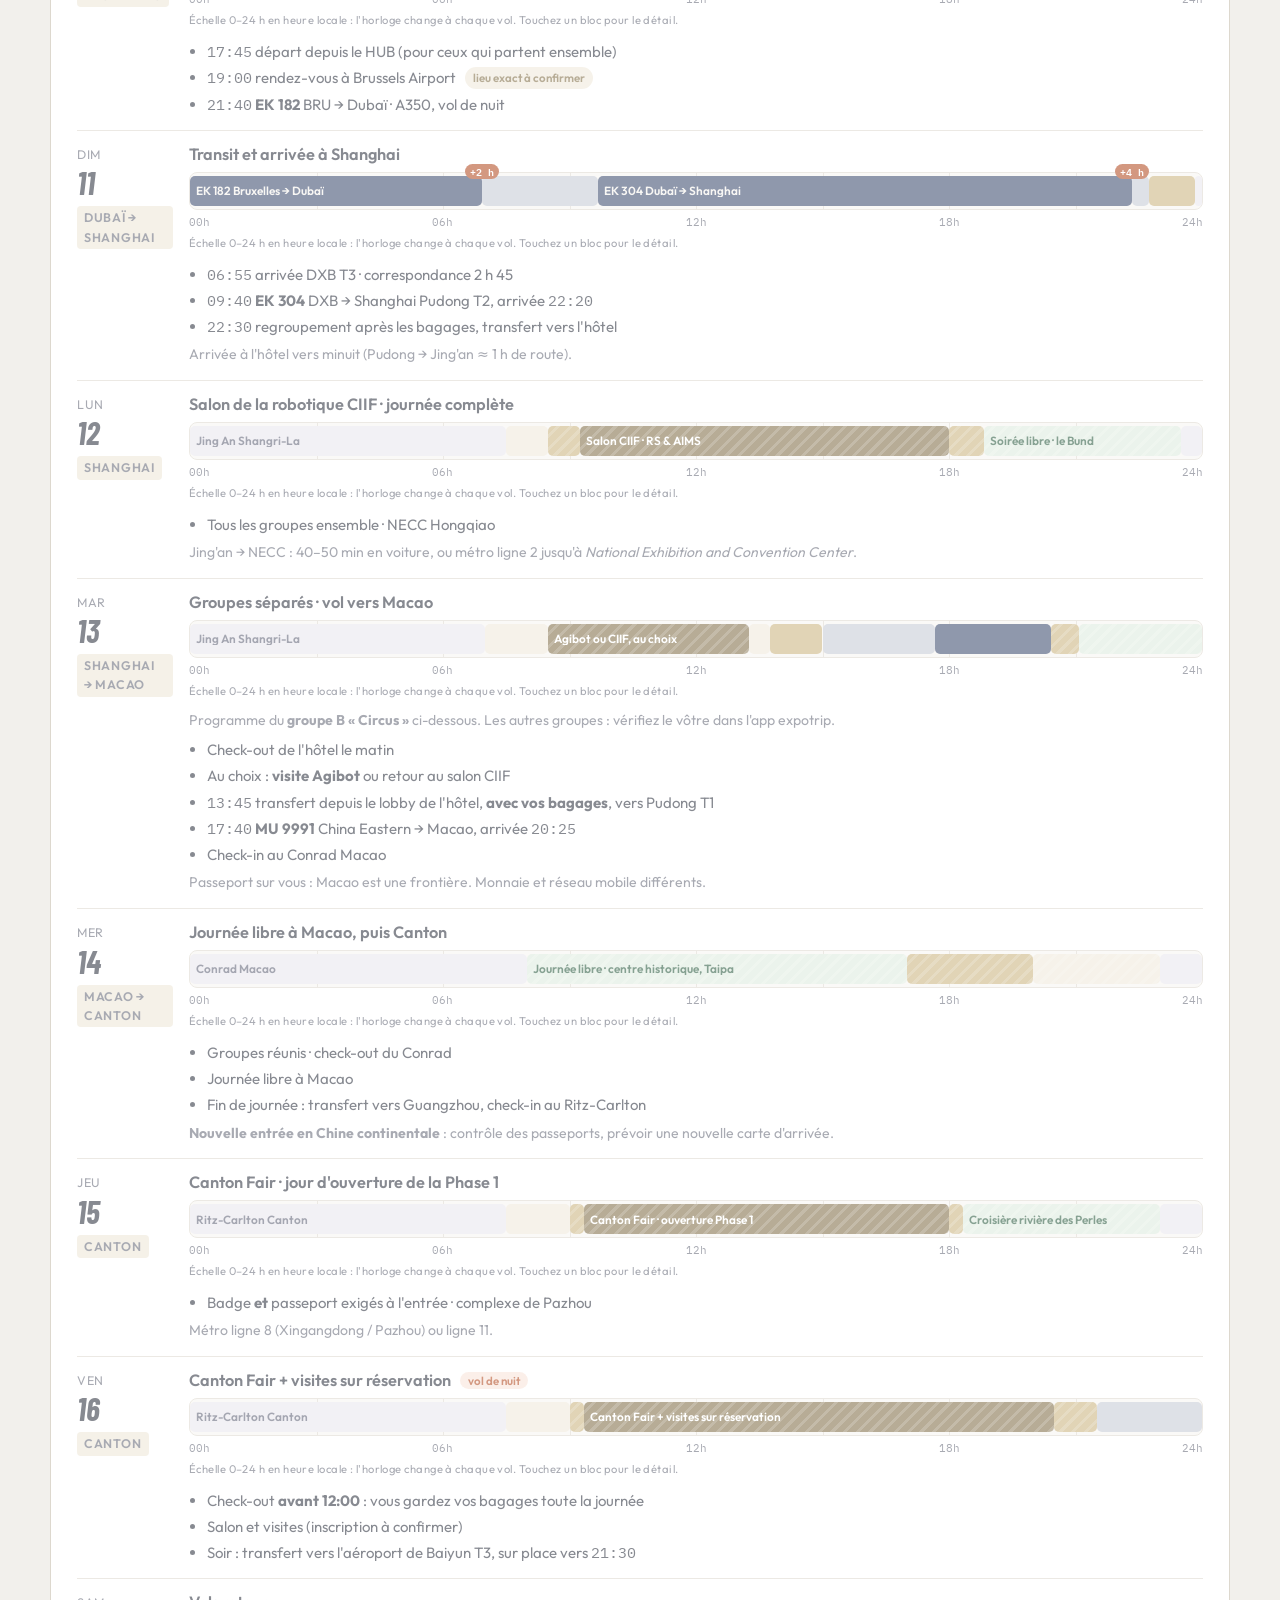
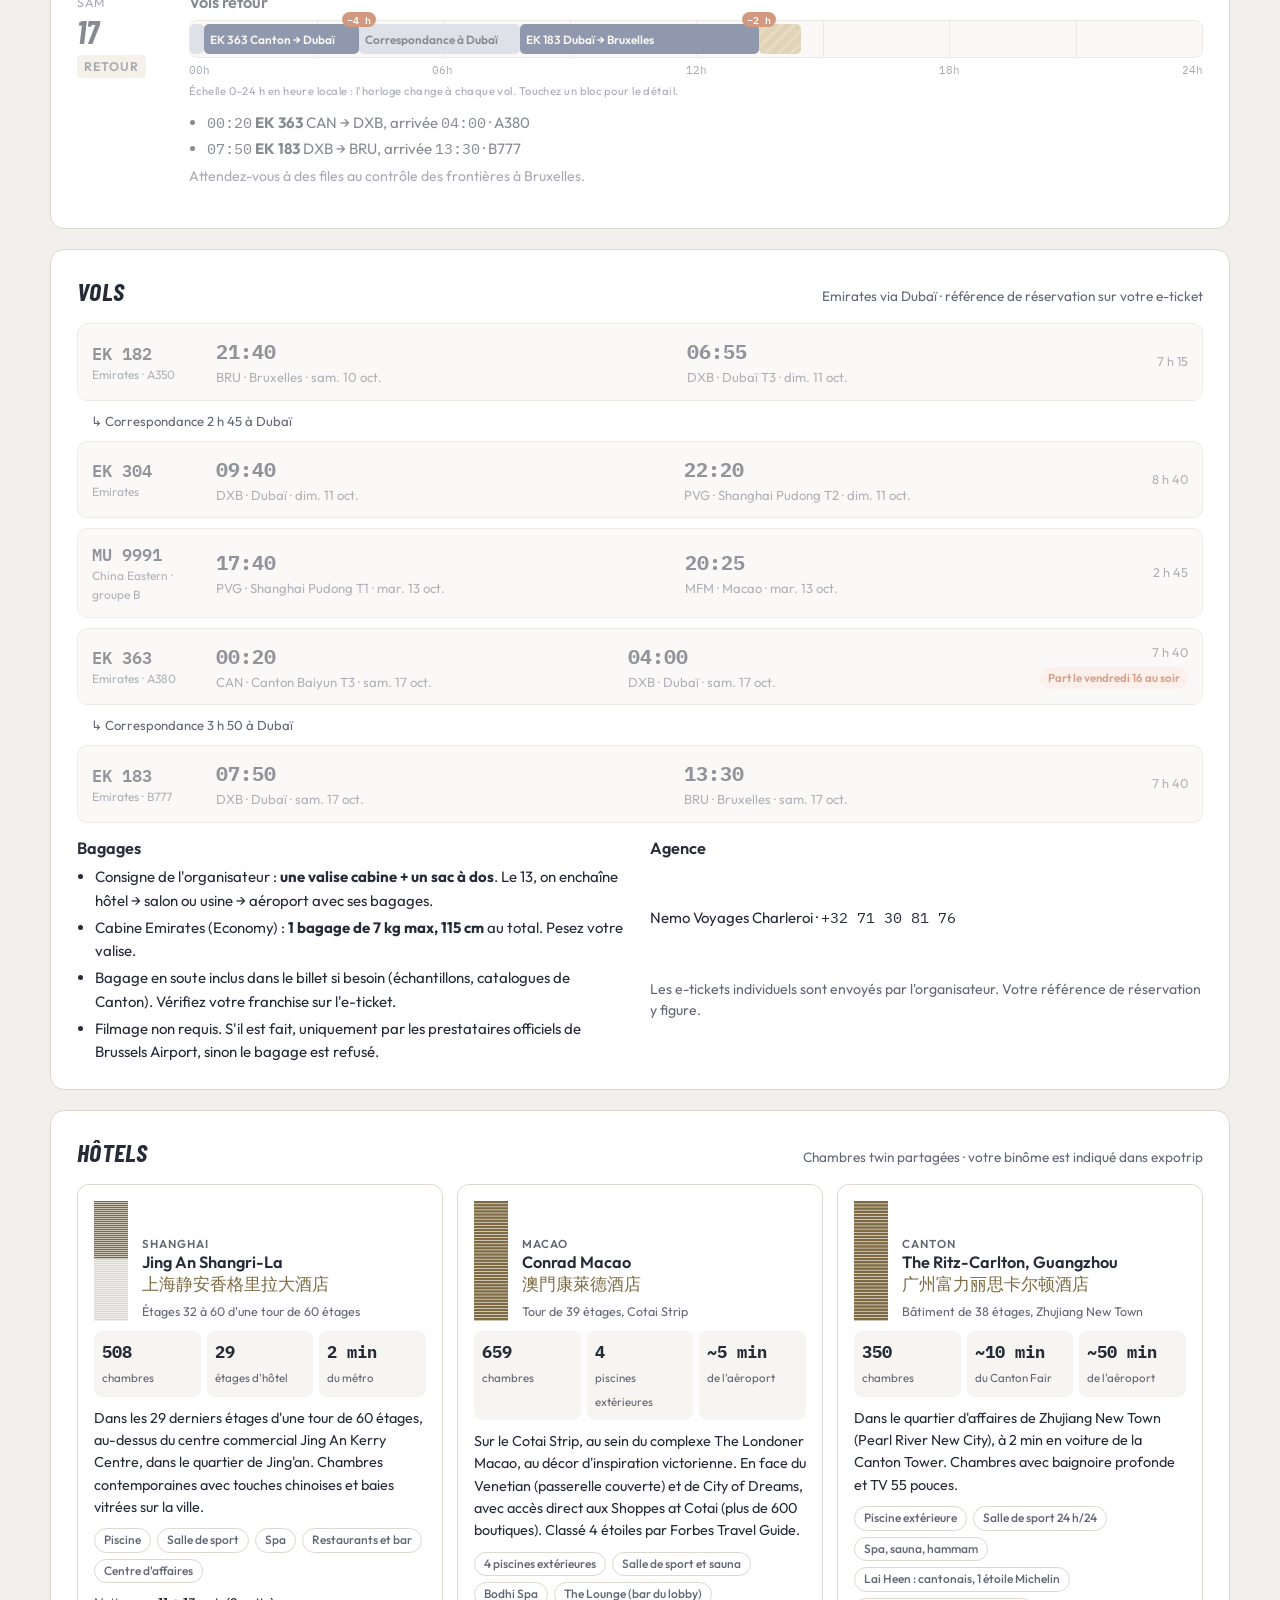
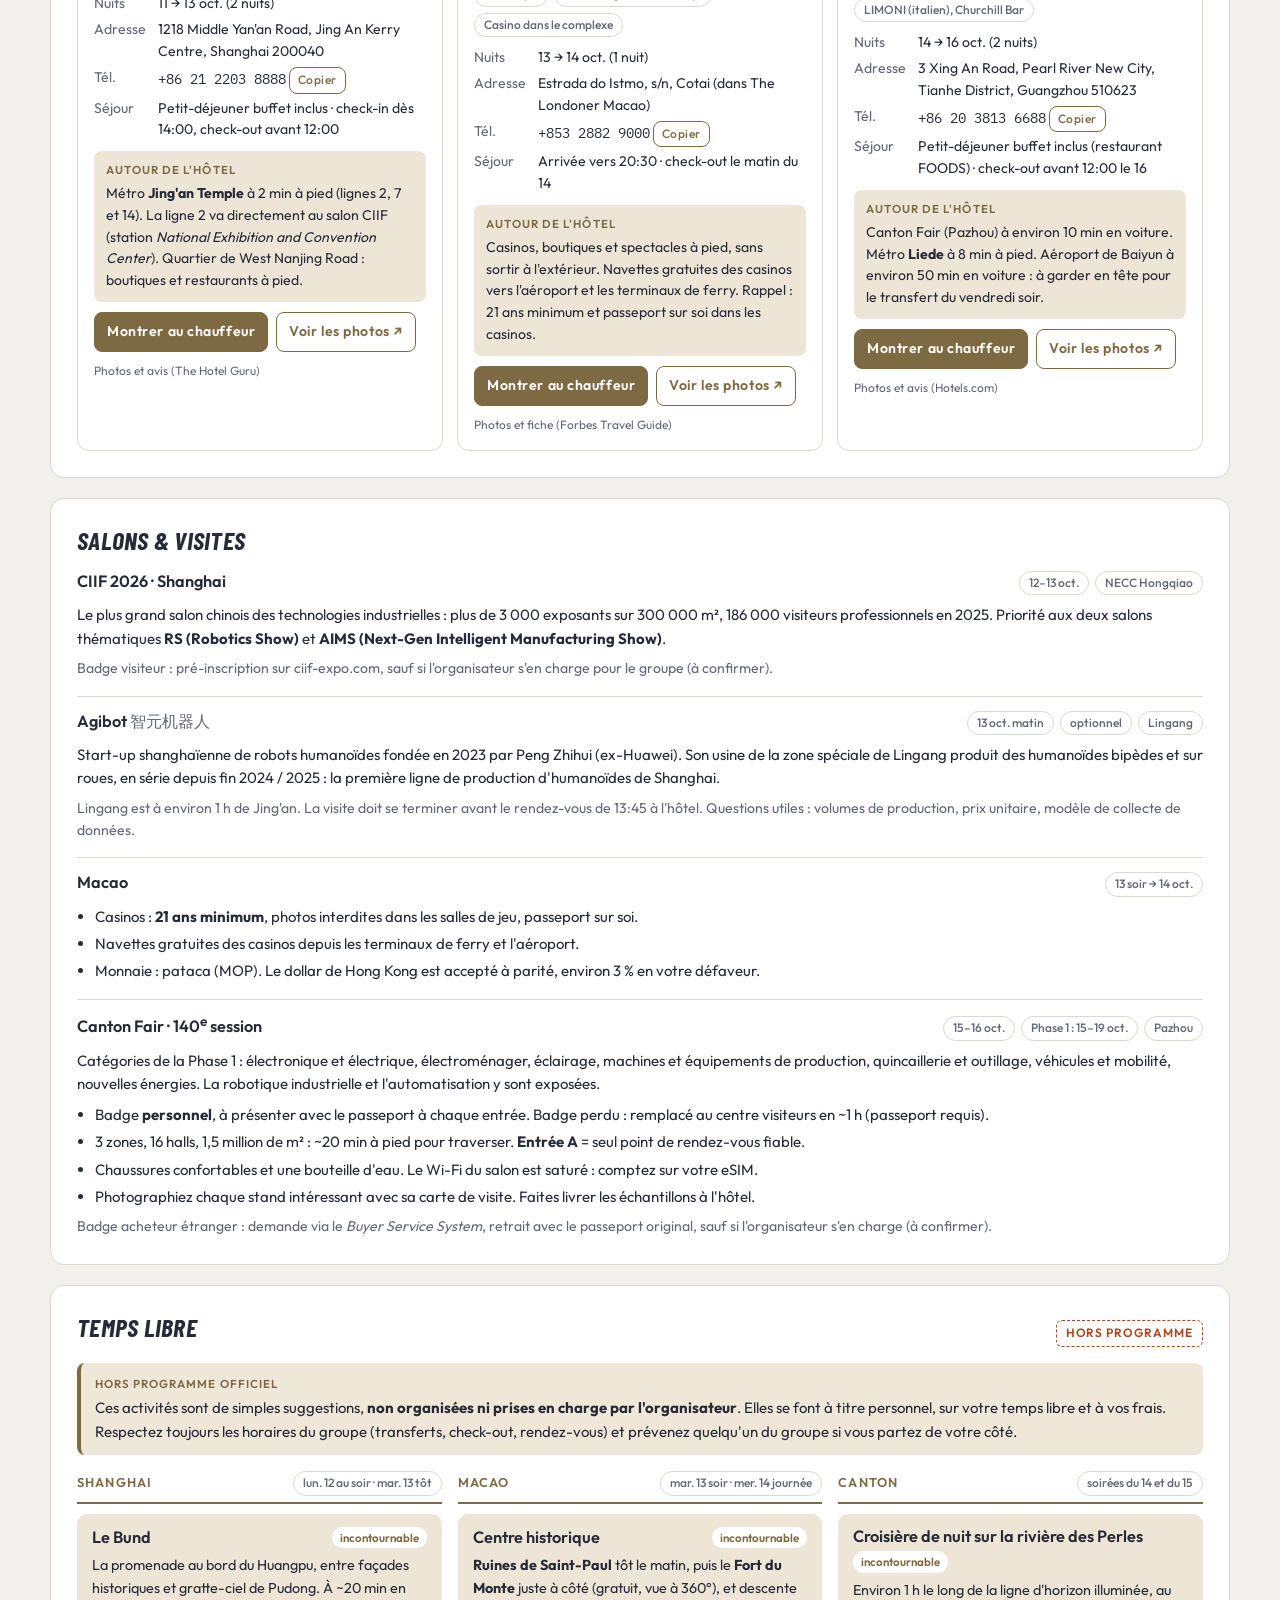
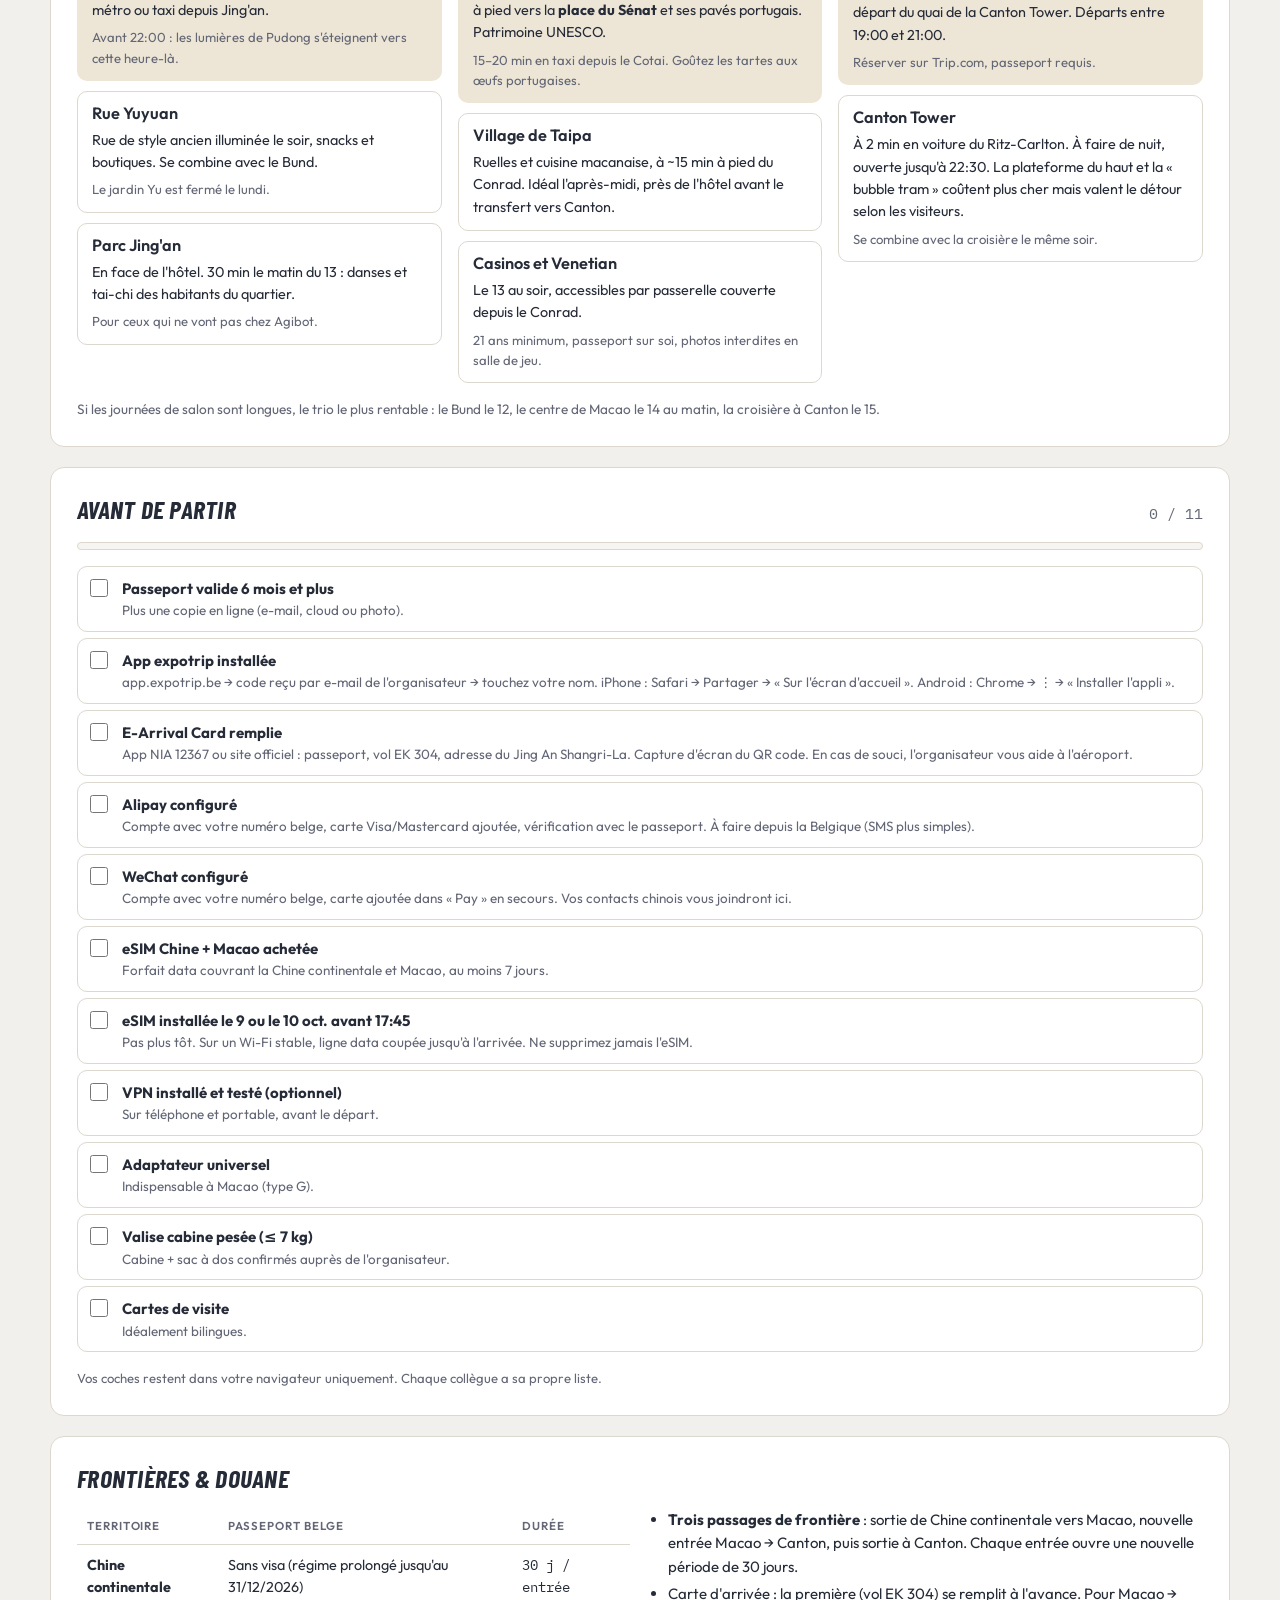
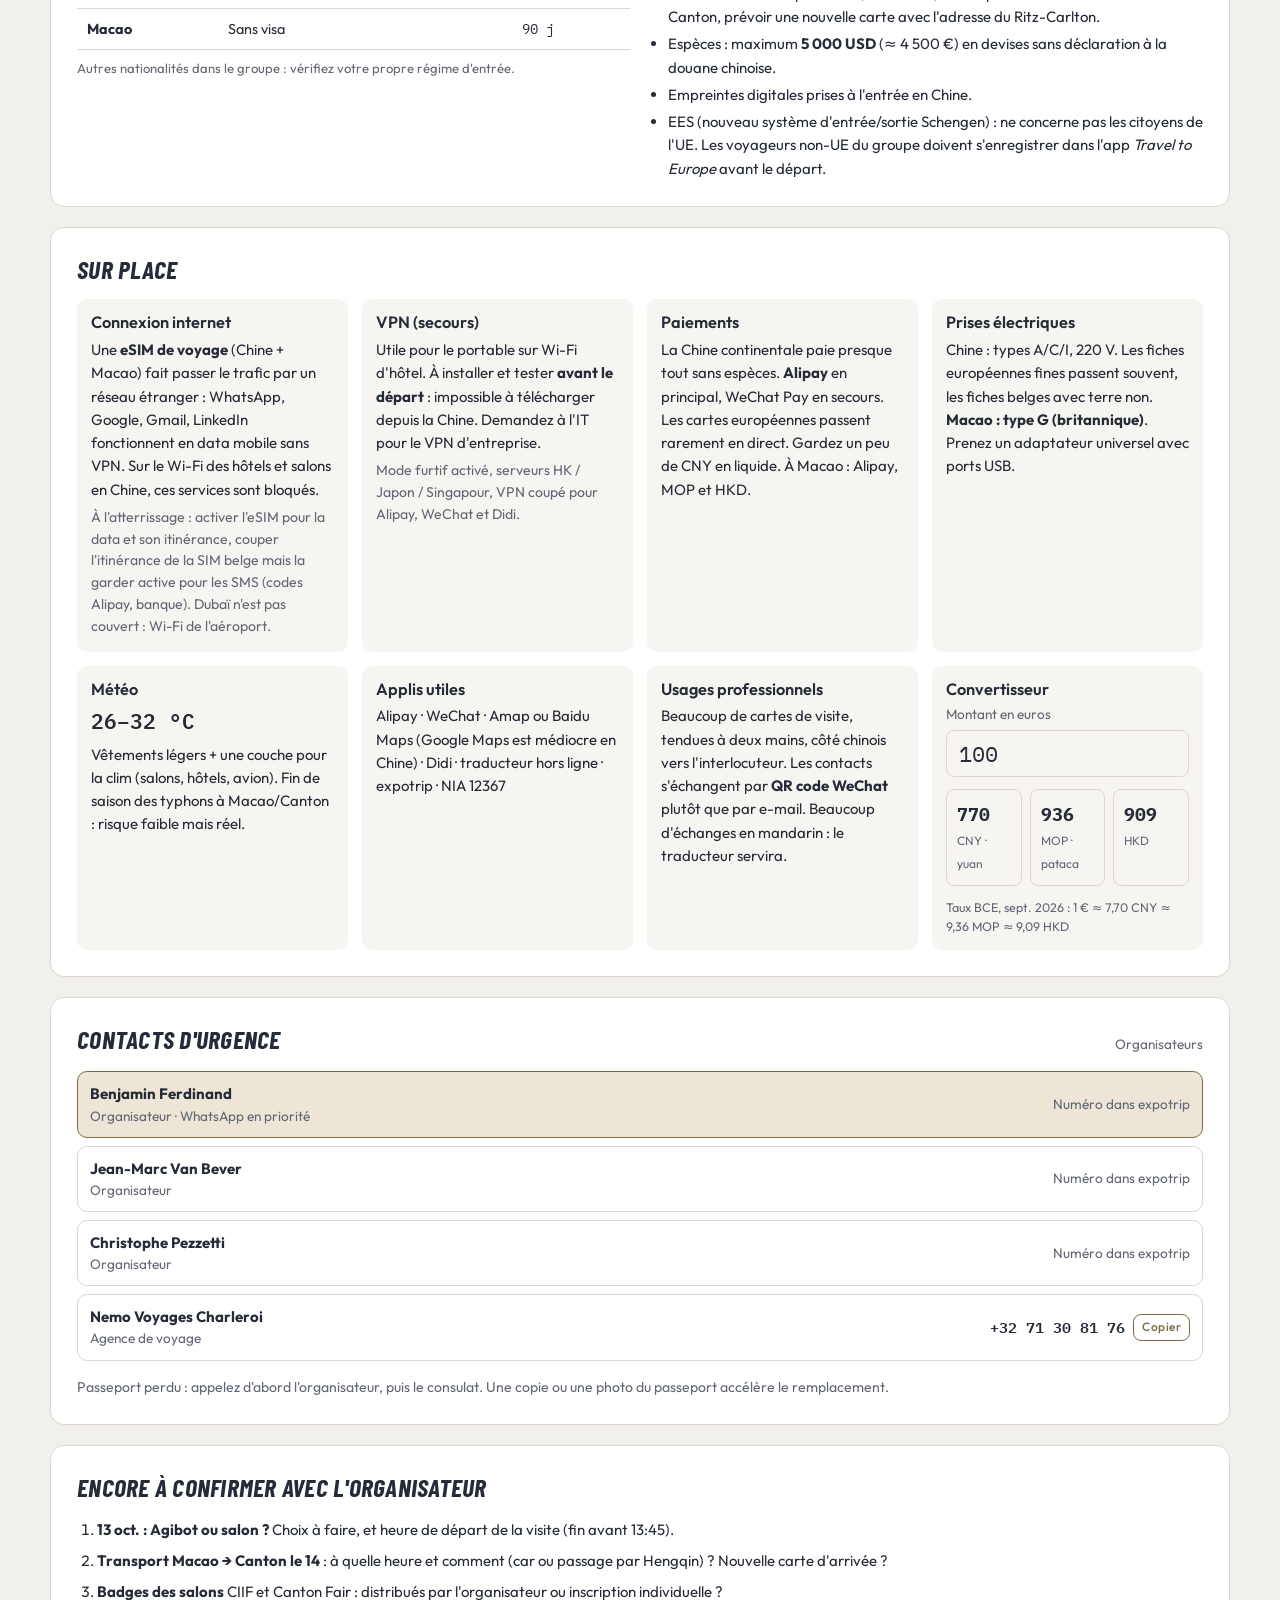
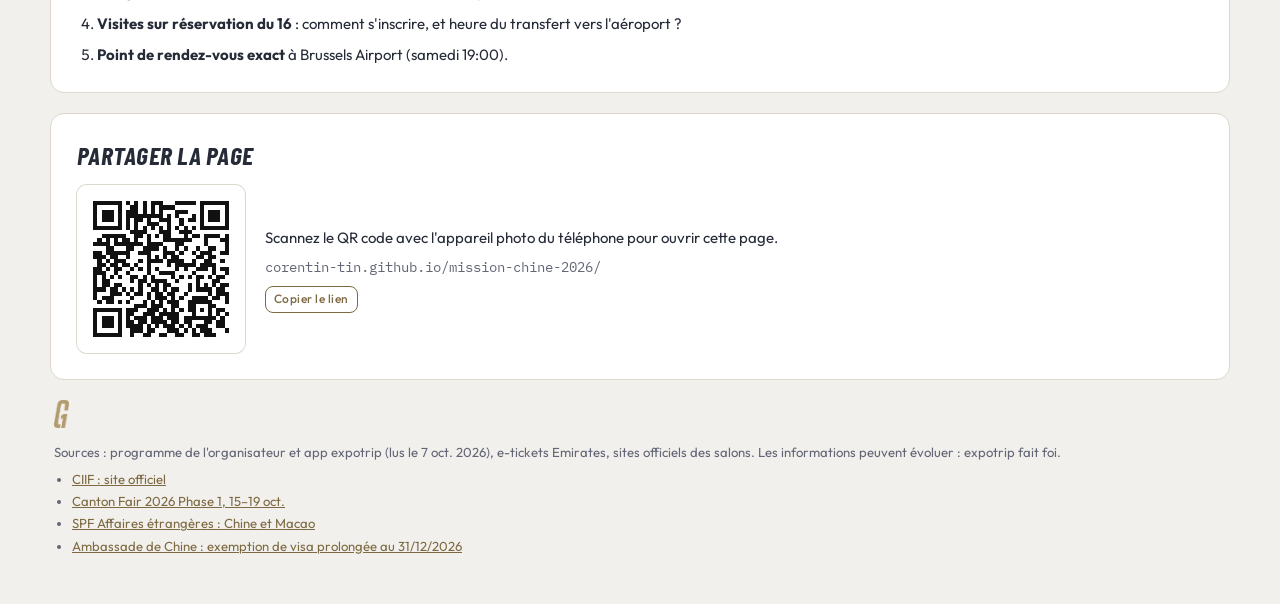
==== commit 269faef9: "feat(ui): ✨ Show day timelines in local time per flight Each day bar now runs on local wall-clock ti" ====
--- a/index.html
+++ b/index.html
@@ -286,7 +286,7 @@
 .tl-seg span{white-space:nowrap;overflow:hidden;text-overflow:clip}
 .tl-seg.tight{padding:0}
 .tl-seg.tight span{visibility:hidden}
-.tl-gap{position:absolute;top:3px;bottom:3px;left:0;border-radius:5px;display:flex;align-items:center;justify-content:center;font-size:.7rem;font-weight:600;color:var(--muted);background:repeating-linear-gradient(135deg,transparent 0 5px,var(--line) 5px 7px);overflow:hidden;white-space:nowrap}
+.tl-shift{position:absolute;top:-9px;transform:translateX(-50%);z-index:2;padding:0 5px;border-radius:999px;font-family:var(--f-mono);font-size:.62rem;font-weight:600;line-height:15px;white-space:nowrap;color:var(--surface);background:var(--warn);pointer-events:none}
 .day .city{max-width:100%;overflow-wrap:anywhere;white-space:normal}
 .tl-seg.approx{background-image:repeating-linear-gradient(135deg,transparent 0 6px,rgba(255,255,255,.18) 6px 9px)}
 .tl-seg:hover,.tl-seg:focus-visible,.tl-seg.sel{outline:2px solid var(--ink);outline-offset:1px;z-index:2}
@@ -1099,7 +1099,17 @@
       ["2026-10-17T13:30"+BE,"2026-10-17T14:30"+BE,"road","Frontière, bagages, retour",1]
     ].map(s => ({a:new Date(s[0]), b:new Date(s[1]), k:s[2], l:s[3], approx:!!s[4], ao:s[0].slice(-6), bo:s[1].slice(-6)}));
     const PLACE = {"+02:00":"Bruxelles","+04:00":"Dubaï","+08:00":"Chine"};
-    const loc = (d,off) => { const t = new Date(d.getTime() + (parseInt(off)*60 + (off[0]==="-"?-1:1)*parseInt(off.slice(4)))*60000); return t.toISOString().slice(11,16); };
+    const offMs = off => (parseInt(off)*60 + (off[0]==="-"?-1:1)*parseInt(off.slice(4)))*60000;
+    const loc = (d,off) => new Date(d.getTime() + offMs(off)).toISOString().slice(11,16);
+    // Heure locale « murale » : pendant un vol, l'horloge passe de l'heure de départ à celle d'arrivée
+    segs.forEach(s => { s.La = s.a.getTime() + offMs(s.ao); s.Lb = s.b.getTime() + offMs(s.bo); s.shift = (offMs(s.bo) - offMs(s.ao))/36e5; });
+    const localNow = t => {
+      const s = segs.find(x => t >= x.a.getTime() && t < x.b.getTime());
+      if (s) return s.La + (t - s.a.getTime())/(s.b - s.a)*(s.Lb - s.La);
+      return t + offMs(t < segs[0].a.getTime() ? segs[0].ao : segs[segs.length-1].bo);
+    };
+    const dur = ms => { const m = Math.round(ms/6e4); return `${Math.floor(m/60)} h ${String(m%60).padStart(2,"0")}`; };
+    const sh = h => (h > 0 ? "+" : "−") + Math.abs(h) + " h";
     const head = (document.getElementById("headImg")||{}).getAttribute ? document.getElementById("headImg").getAttribute("href") : "";
 
     // Légende
@@ -1108,46 +1118,46 @@
     lg.innerHTML = Object.entries(KIND).map(([k,v]) => `<span><i class="k-${k}"></i>${v}</span>`).join("") + `<span><i class="k-road approx" style="background-image:repeating-linear-gradient(135deg,transparent 0 3px,rgba(255,255,255,.45) 3px 5px)"></i>Horaire estimé</span>`;
     prog.querySelector(".sec-head").after(lg);
 
-    const days = []; let prevEnd = 0;
+    const days = [];
     document.querySelectorAll("#days .day").forEach(dayEl => {
-      const date = dayEl.dataset.date, off = date === "2026-10-10" ? BE : CN;
-      const start = new Date(`${date}T00:00:00${off}`).getTime(), end = start + 864e5;
-      const from = Math.max(start, prevEnd); prevEnd = end;
+      const date = dayEl.dataset.date;
+      const start = Date.parse(`${date}T00:00:00Z`), end = start + 864e5; // minuit en heure locale
       const wrap = document.createElement("div"); wrap.className = "tl";
       const bar = document.createElement("div"); bar.className = "tl-bar";
       bar.innerHTML = `<div class="tl-grid">${[3,6,9,12,15,18,21].map(h => `<b style="left:${h/24*100}%"></b>`).join("")}</div>`;
       const info = document.createElement("div"); info.className = "tl-info";
       const items = [];
       segs.forEach(s => {
-        const a = Math.max(s.a.getTime(), from), b = Math.min(s.b.getTime(), end);
+        const a = Math.max(s.La, start), b = Math.min(s.Lb, end);
         if (b <= a) return;
         const btn = document.createElement("button"); btn.type = "button";
         btn.className = `tl-seg k-${s.k}` + (s.approx ? " approx" : "");
         btn.style.left = ((a-start)/864e5*100) + "%"; btn.style.width = ((b-a)/864e5*100) + "%";
         const times = s.ao === s.bo ? `${loc(s.a,s.ao)}–${loc(s.b,s.bo)} (${PLACE[s.ao]})` : `${loc(s.a,s.ao)} ${PLACE[s.ao]} → ${loc(s.b,s.bo)} ${PLACE[s.bo]}`;
-        const txt = `${s.approx?"≈ ":""}${times} · ${s.l}`;
+        const extra = s.k === "fly" ? ` · vol de ${dur(s.b - s.a)}${s.shift ? `, décalage ${sh(s.shift)}` : ""}` : "";
+        const txt = `${s.approx?"≈ ":""}${times} · ${s.l}${extra}`;
         btn.innerHTML = `<span>${s.l}</span>`;
         btn.title = txt; btn.setAttribute("aria-label", `${KIND[s.k]} : ${txt}`);
         const show = () => { bar.querySelectorAll(".tl-seg.sel").forEach(x => x.classList.remove("sel")); btn.classList.add("sel");
-          info.innerHTML = `<span class="mono">${s.approx?"≈ ":""}${times}</span> · <b>${s.l}</b> <span class="muted">· ${KIND[s.k]}${s.approx?", horaire estimé":""}</span>`; };
+          info.innerHTML = `<span class="mono">${s.approx?"≈ ":""}${times}</span> · <b>${s.l}</b> <span class="muted">· ${KIND[s.k]}${extra}${s.approx?", horaire estimé":""}</span>`; };
         btn.addEventListener("click", show); btn.addEventListener("mouseenter", show); btn.addEventListener("focus", show);
         bar.appendChild(btn); items.push(btn);
+        if (s.shift && s.Lb > start && s.Lb <= end){ const g = document.createElement("span"); g.className = "tl-shift";
+          g.style.left = ((s.Lb-start)/864e5*100) + "%"; g.textContent = sh(s.shift); bar.appendChild(g); }
       });
-      if (from > start){ const g = document.createElement("div"); g.className = "tl-gap"; g.style.width = ((from-start)/864e5*100) + "%";
-        g.textContent = "Décalage horaire +" + Math.round((from-start)/36e5) + " h"; g.title = "Ces heures sont déjà passées la veille, à l'heure de Bruxelles"; bar.appendChild(g); }
       const now = document.createElement("div"); now.className = "tl-now"; now.hidden = true;
       if (head) now.innerHTML = `<img src="${head}" alt="Vous êtes ici">`;
       bar.appendChild(now);
       const ticks = document.createElement("div"); ticks.className = "tl-ticks";
       ticks.innerHTML = [0,6,12,18,24].map(h => `<span style="left:${h/24*100}%">${String(h).padStart(2,"0")}h</span>`).join("");
-      info.innerHTML = `<span class="tl-tz">Échelle 0–24 h, heure ${off===BE?"de Bruxelles":"de Chine / Macao"}. Touchez un bloc pour le détail.</span>`;
+      info.innerHTML = `<span class="tl-tz">Échelle 0–24 h en heure locale : l'horloge change à chaque vol. Touchez un bloc pour le détail.</span>`;
       wrap.append(bar, ticks, info);
       const h3 = dayEl.querySelector(".body h3"); h3.after(wrap);
-      days.push({start, end, from, now, items});
+      days.push({start, end, now, items});
     });
 
     function fit(){ days.forEach(d => d.items.forEach(b => { const sp = b.firstChild; b.classList.remove("tight"); if (sp.scrollWidth > b.clientWidth - 8) b.classList.add("tight"); })); }
-    function nowLine(){ const t = Date.now(); days.forEach(d => { const on = t >= d.start && t < d.end && !(t < d.from); d.now.hidden = !on; if (on) d.now.style.left = ((t-d.start)/864e5*100) + "%"; }); }
+    function nowLine(){ const t = localNow(Date.now()); days.forEach(d => { const on = t >= d.start && t < d.end; d.now.hidden = !on; if (on) d.now.style.left = ((t-d.start)/864e5*100) + "%"; }); }
     fit(); nowLine();
     window.addEventListener("resize", fit);
     if (document.fonts && document.fonts.ready) document.fonts.ready.then(fit);
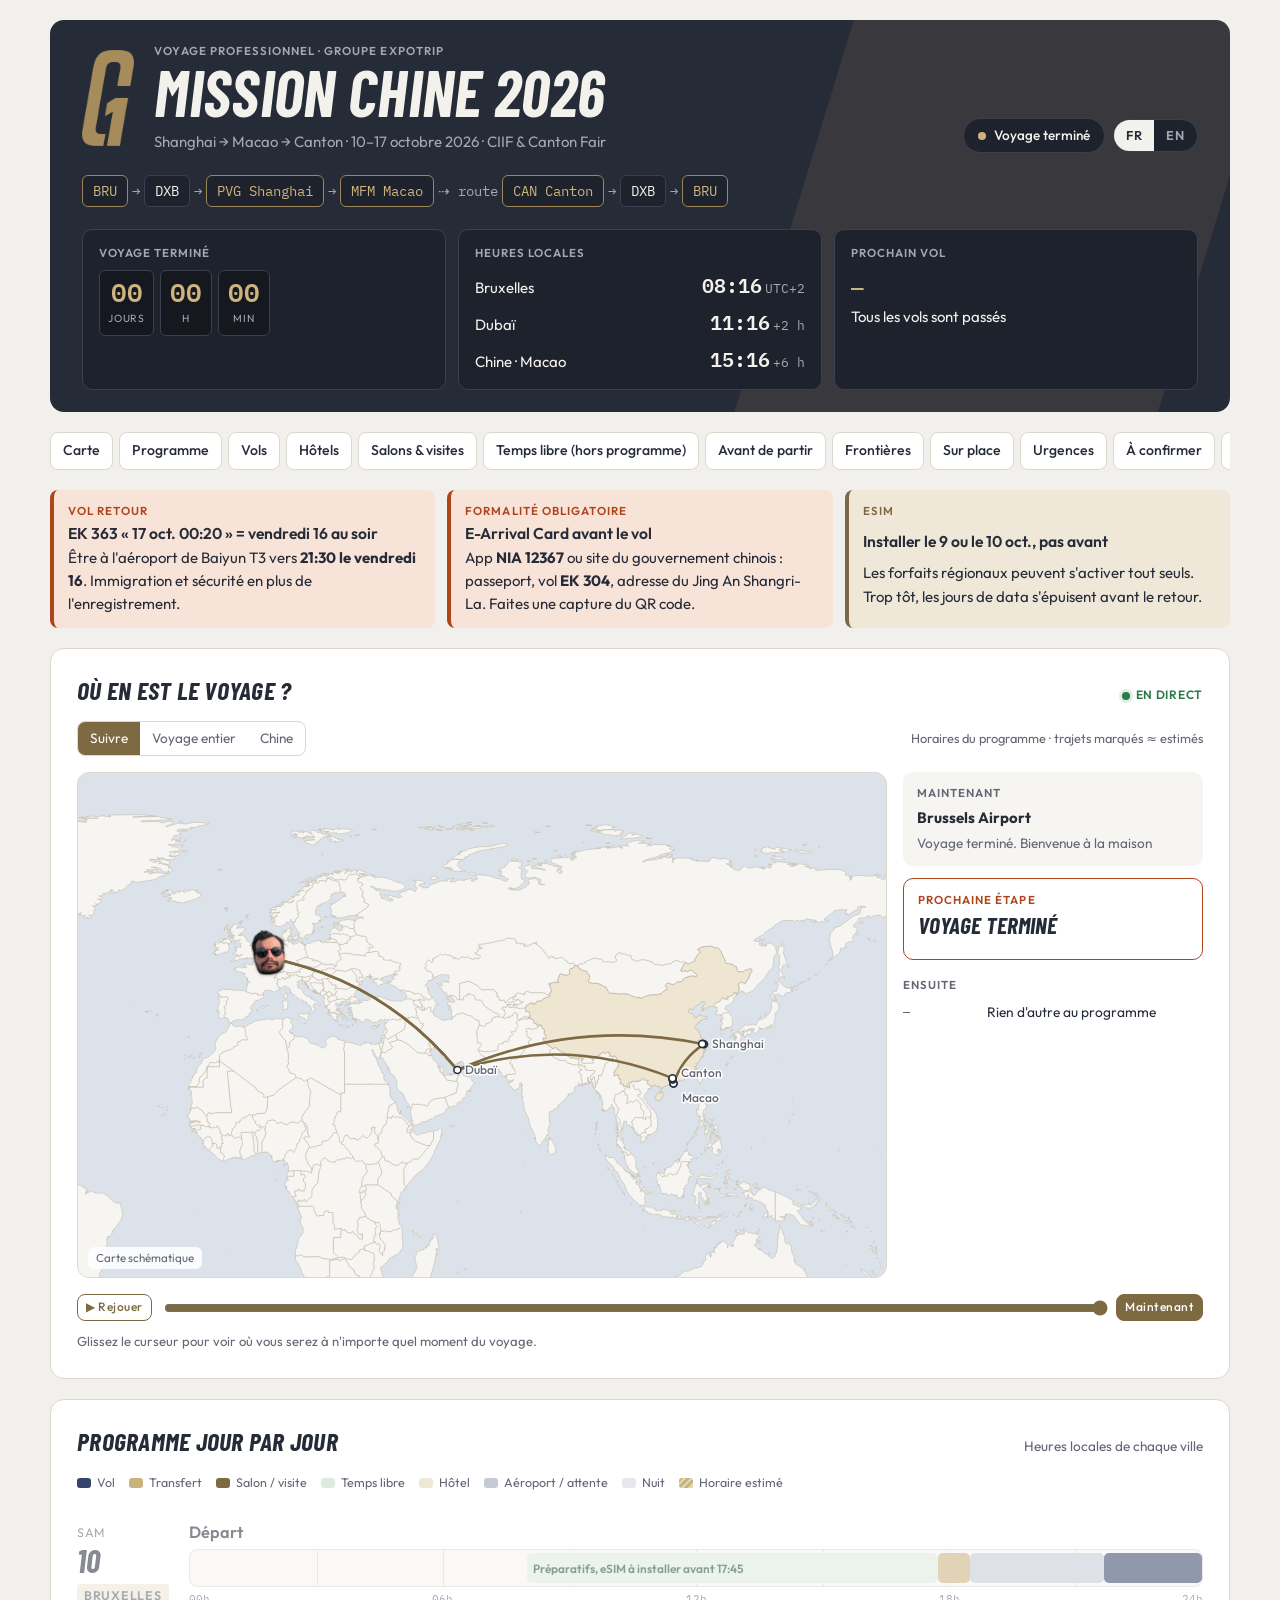
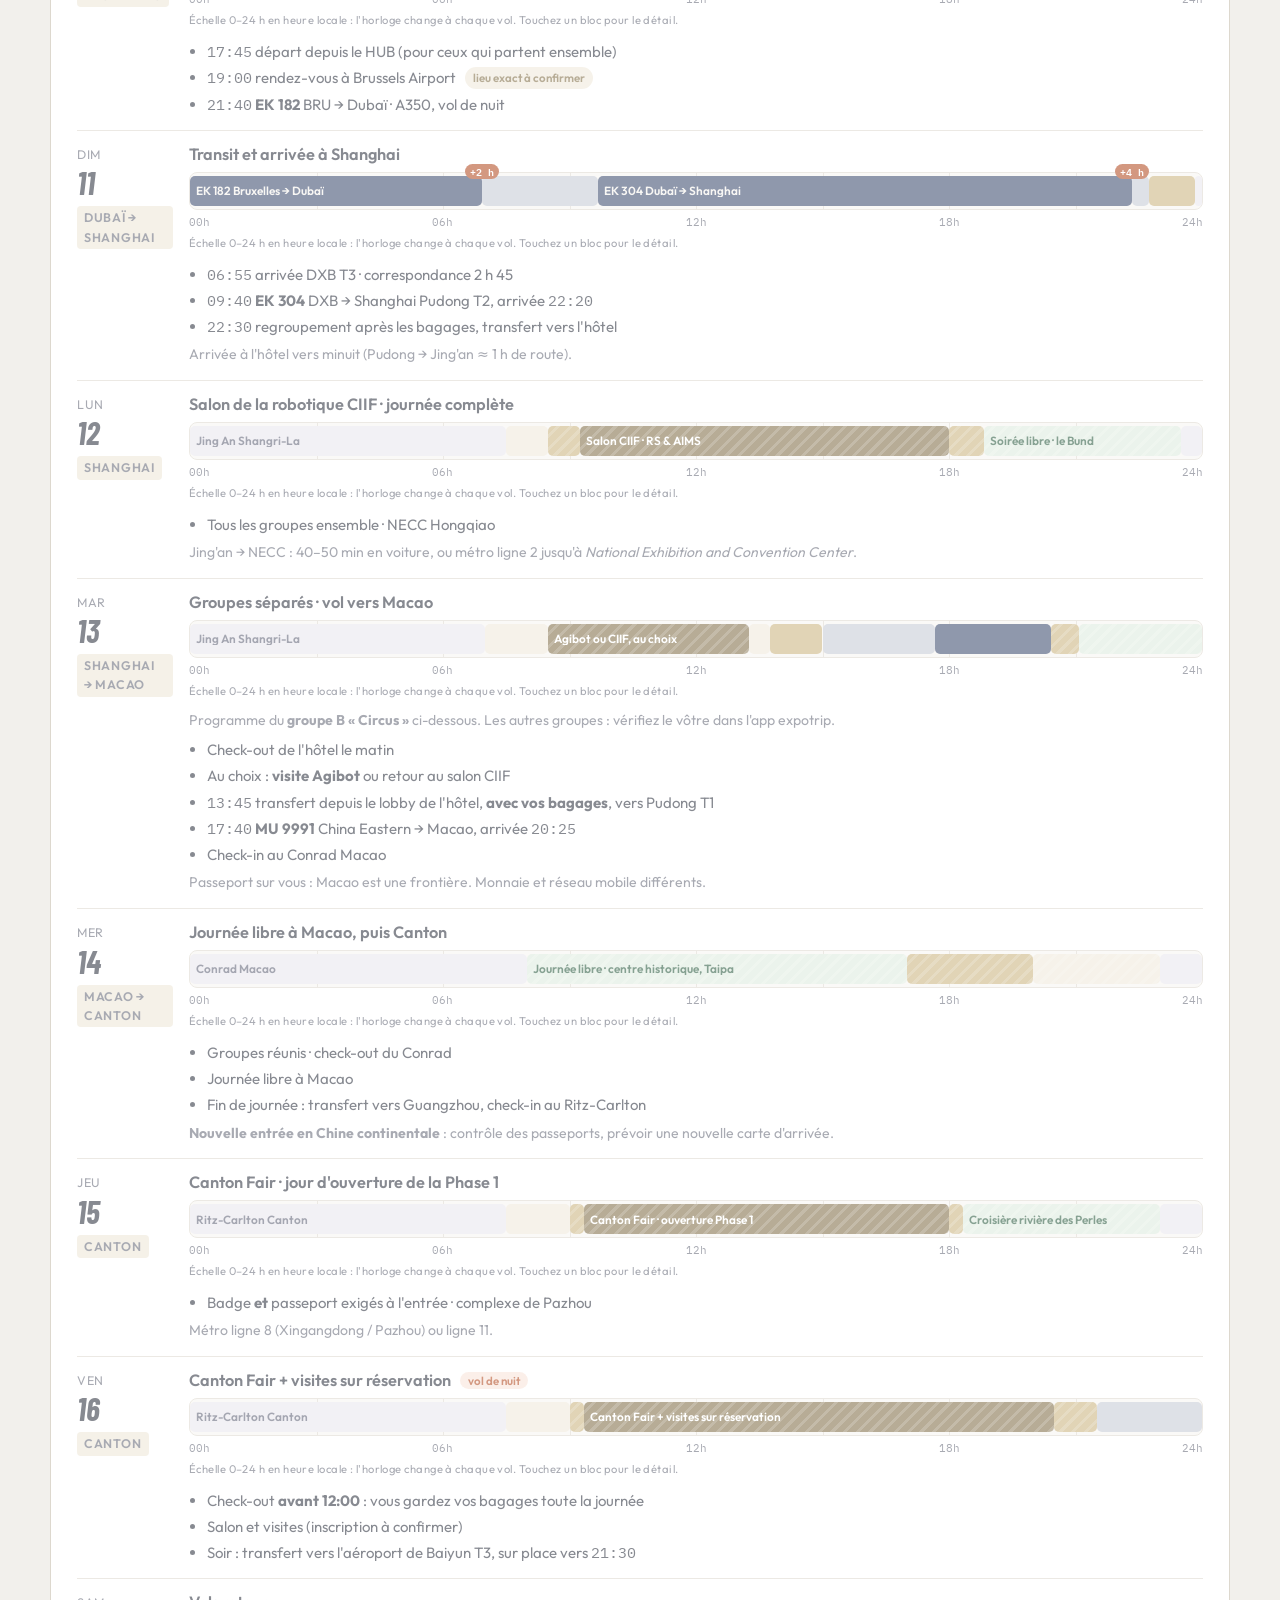
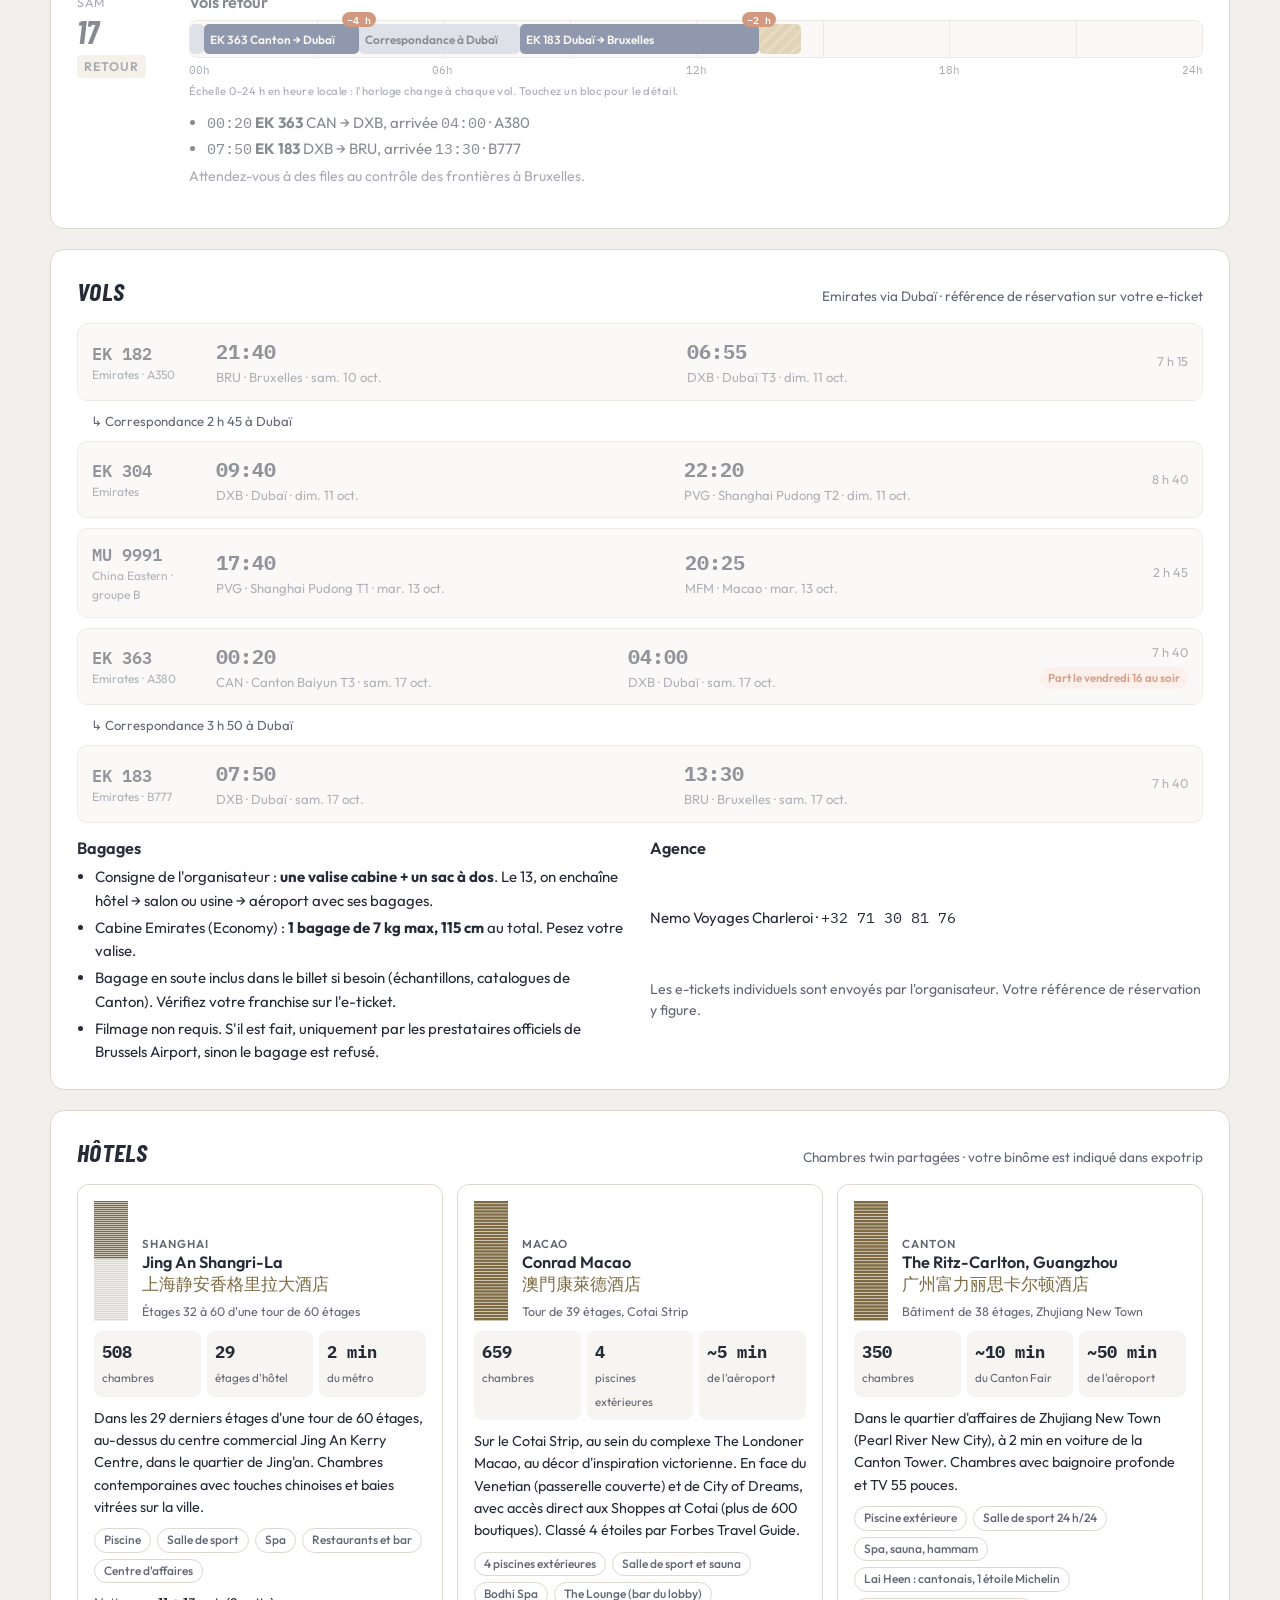
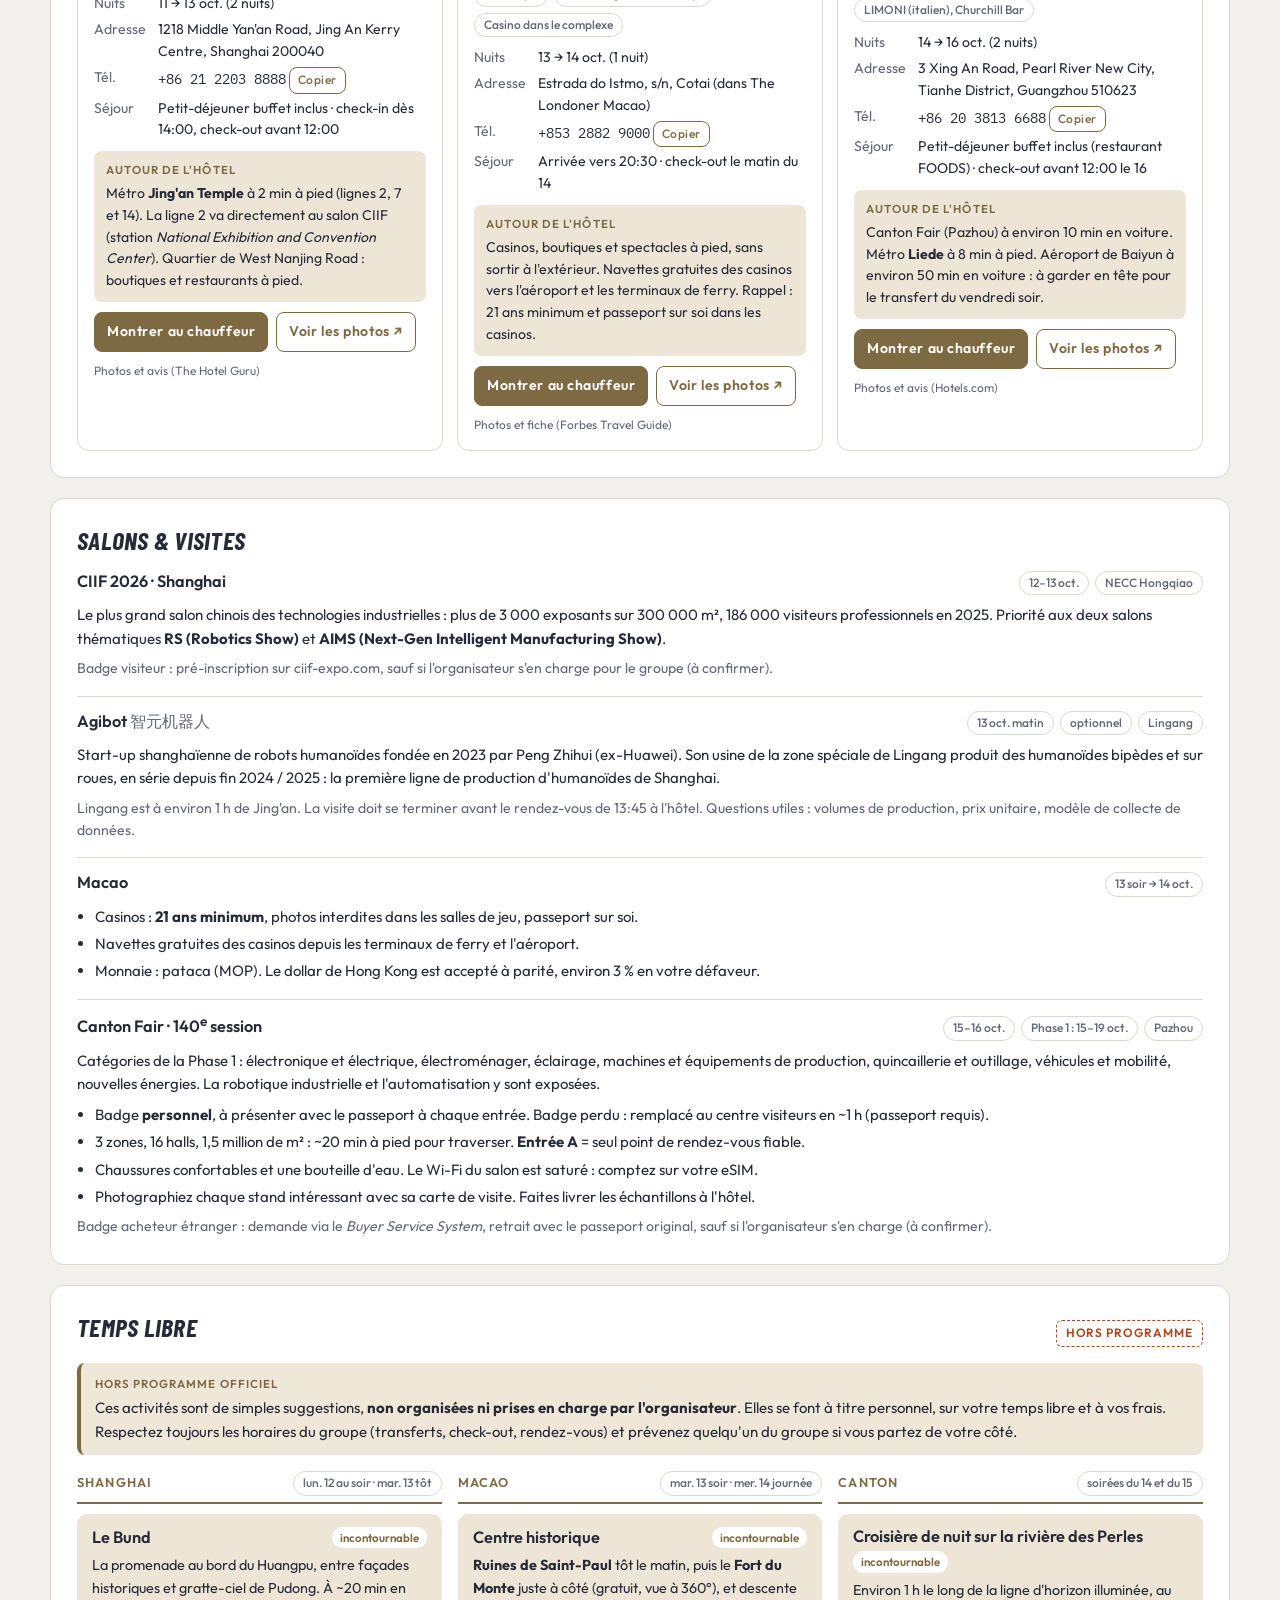
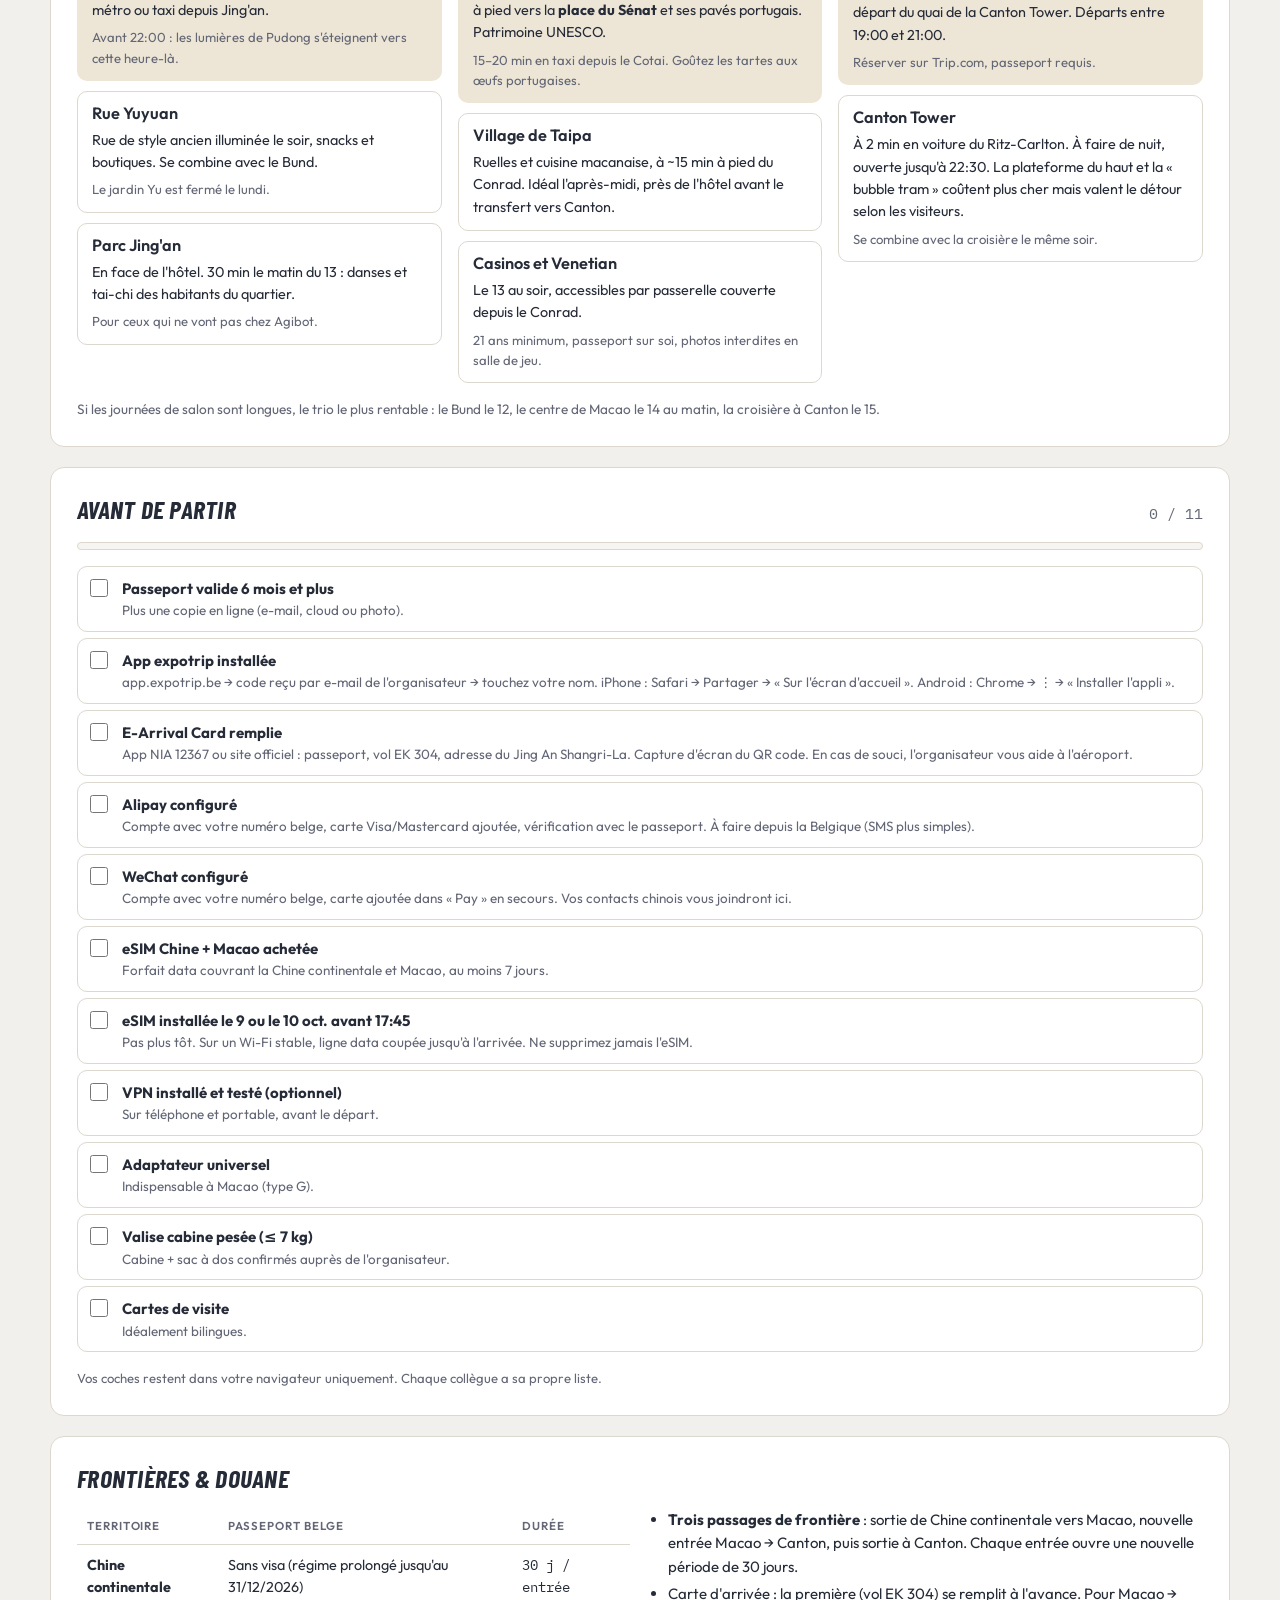
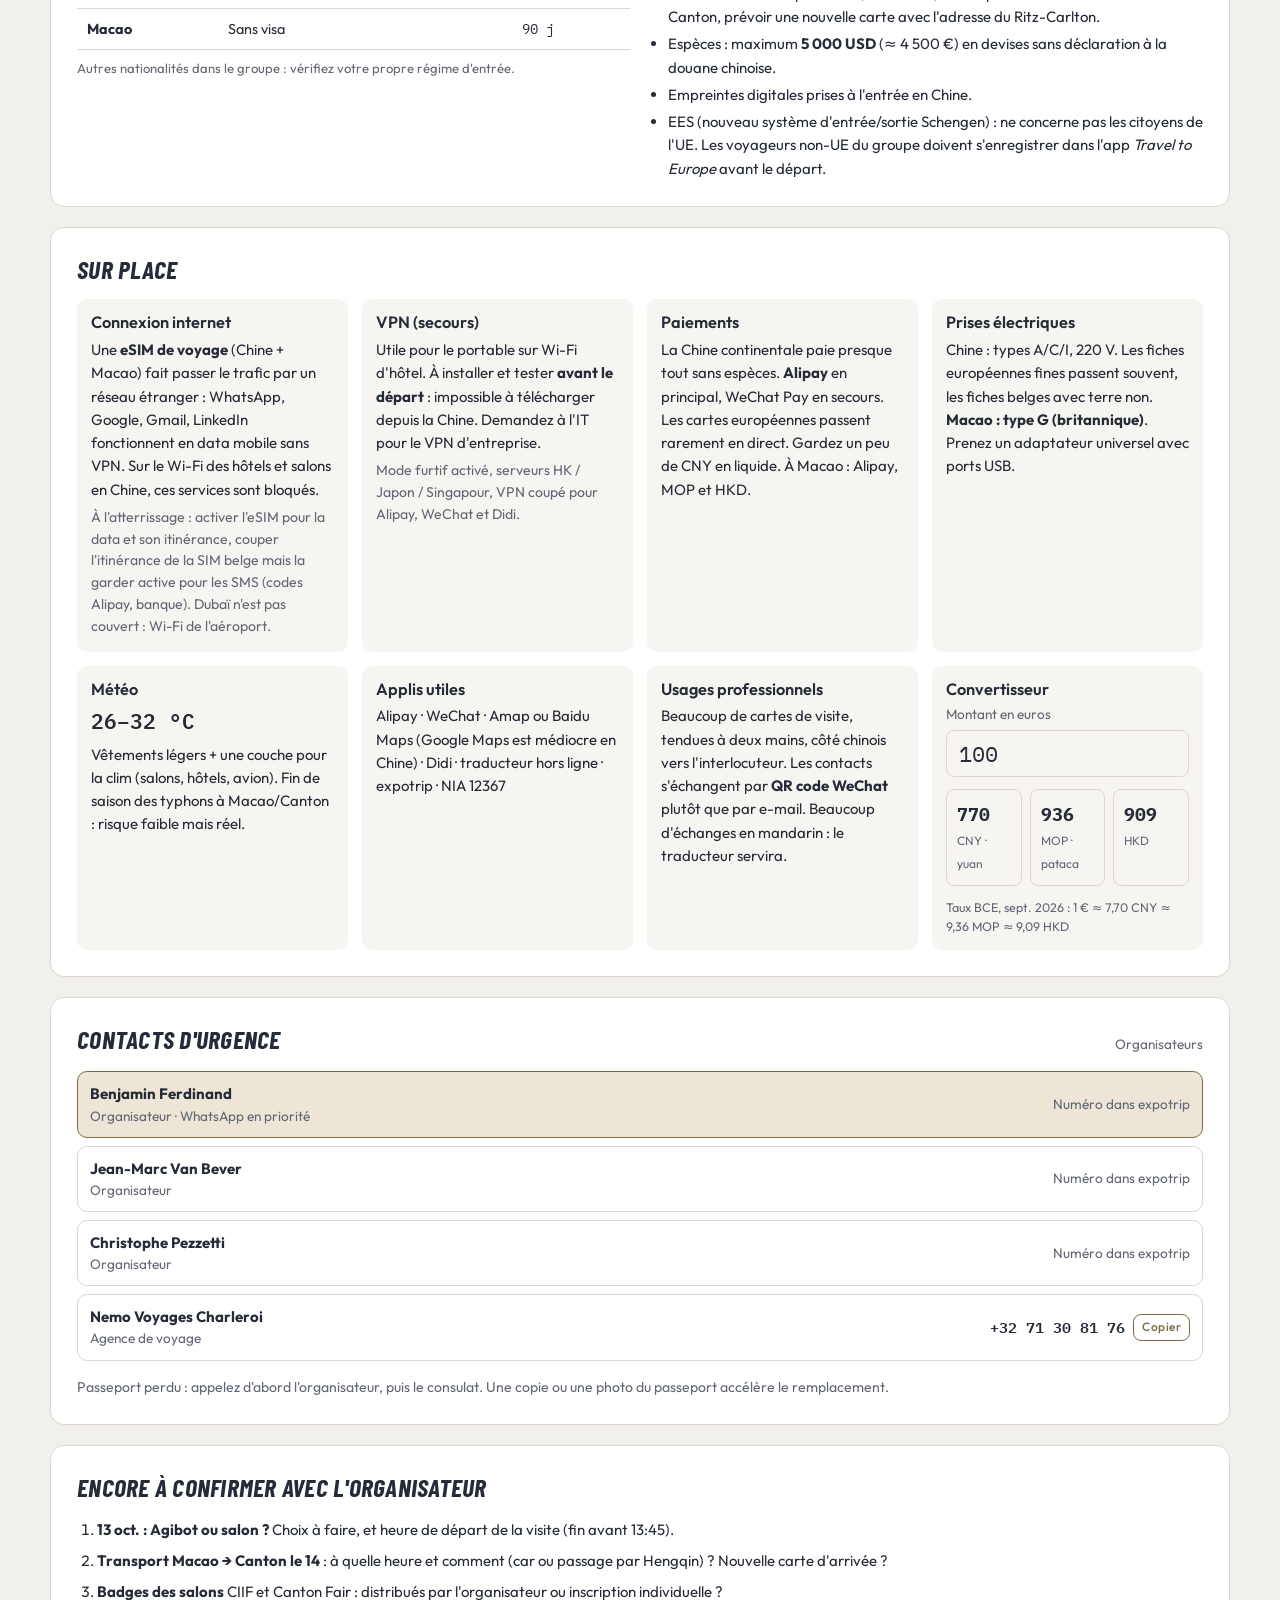
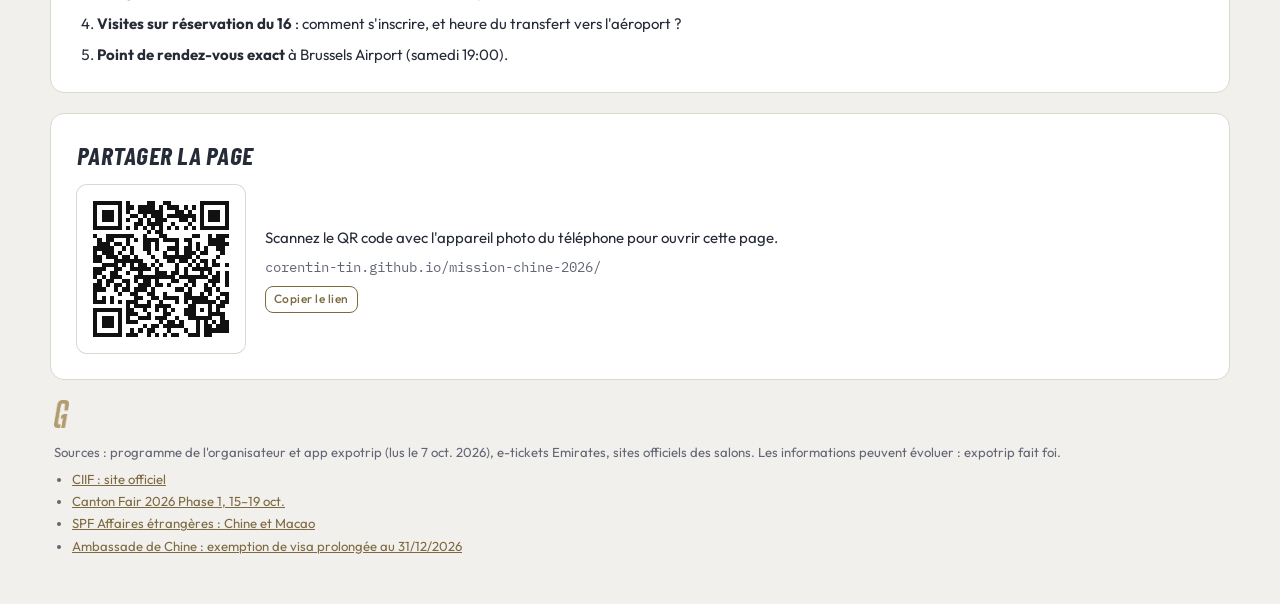
==== commit aba59d8b: "feat(i18n): ✨ Add English version and split page into assets Move CSS, JS, map geometry and the trav" ====
--- a/index.html
+++ b/index.html
@@ -1,319 +1,19 @@
-<!doctype html><html><head><meta charset=utf8><meta name=viewport content="width=device-width,initial-scale=1,viewport-fit=cover"><style>:root{color-scheme:light;box-sizing:border-box;padding-top:env(safe-area-inset-top,0px);padding-bottom:env(safe-area-inset-bottom,0px)}html{scroll-padding-top:env(safe-area-inset-top,0px)}body{margin:0;padding:0;font:14px -apple-system,BlinkMacSystemFont,sans-serif;background:#fff;color:#000}img{max-width:100%}[hidden]:not([hidden=until-found i]){display:none!important}</style>
+<!doctype html>
+<html lang="fr">
+<head>
+<meta charset="utf-8">
+<meta name="viewport" content="width=device-width,initial-scale=1,viewport-fit=cover">
 <title>Mission Chine 2026</title>
+<meta name="description" content="Programme, vols, hôtels et infos pratiques du voyage professionnel en Chine, 10–17 octobre 2026.">
+<link rel="alternate" hreflang="fr" href="https://corentin-tin.github.io/mission-chine-2026/">
+<link rel="alternate" hreflang="en" href="https://corentin-tin.github.io/mission-chine-2026/en/">
 <link rel="icon" type="image/png" sizes="32x32" href="assets/favicon-32.png">
 <link rel="icon" type="image/png" sizes="48x48" href="assets/favicon-48.png">
 <link rel="apple-touch-icon" href="assets/apple-touch-icon.png">
 <meta name="theme-color" content="#E21F10">
 <link rel="preconnect" href="https://fonts.googleapis.com">
 <link rel="stylesheet" href="https://fonts.googleapis.com/css2?family=Barlow+Condensed:ital,wght@0,600;0,700;1,600;1,700&family=Outfit:wght@400;500;600;700&family=IBM+Plex+Mono:wght@400;500;600&display=swap">
-<style>
-/* Layout: tableau de bord de voyage — bandeau "tableau des départs" puis grille de modules, du plus urgent au plus détaillé */
-/* Palette Gaming1 : ardoise marine, or kaki, noir profond, crème */
-:root{
-  --bg:#F2F0EC; --surface:#FFFFFF; --surface-2:#F7F5F1; --ink:#262B38; --muted:#626675; --line:#DDD8CE;
-  --jade:#7D6A42; --jade-soft:#EDE6D6; --brass:#7D6A42; --brass-soft:#EFE8D9;
-  --warn:#B0441A; --warn-soft:#F8E3D8; --ok:#2C7A4B; --ok-soft:#DDEFE3;
-  --board:#262B38; --board-cell:#1E222C; --board-deep:#15181F; --board-line:#3A4050;
-  --board-ink:#F3F1EC; --board-muted:#A5A8B3; --board-hi:#CDB47F; --gold:#9C8659;
-  --f-display:"Barlow Condensed","Arial Narrow",Arial,sans-serif;
-  --f-body:"Outfit",system-ui,-apple-system,"Segoe UI",sans-serif;
-  --f-mono:"IBM Plex Mono",ui-monospace,"SFMono-Regular",Menlo,monospace;
-  --f-cjk:"PingFang SC","Hiragino Sans GB","Microsoft YaHei","Noto Sans CJK SC","Noto Sans SC",sans-serif;
-}
-@media (prefers-color-scheme: dark){:root:not([data-theme="light"]){
-  --bg:#1B1F28; --surface:#262B38; --surface-2:#2D3341; --ink:#F3F1EC; --muted:#A5A8B3; --line:#3A4050;
-  --jade:#C2A971; --jade-soft:#38342B; --brass:#C2A971; --brass-soft:#38342B;
-  --warn:#F08D60; --warn-soft:#3A2620; --ok:#70CB93; --ok-soft:#1E3529;
-  --board:#121318; --board-cell:#1E222C; --board-deep:#0C0D11; --board-line:#343A49; color-scheme:dark}}
-:root[data-theme="dark"]{
-  --bg:#1B1F28; --surface:#262B38; --surface-2:#2D3341; --ink:#F3F1EC; --muted:#A5A8B3; --line:#3A4050;
-  --jade:#C2A971; --jade-soft:#38342B; --brass:#C2A971; --brass-soft:#38342B;
-  --warn:#F08D60; --warn-soft:#3A2620; --ok:#70CB93; --ok-soft:#1E3529;
-  --board:#121318; --board-cell:#1E222C; --board-deep:#0C0D11; --board-line:#343A49; color-scheme:dark}
-
-*{box-sizing:border-box}
-body{background:var(--bg);color:var(--ink);font-family:var(--f-body);font-size:15px;line-height:1.55;padding-inline:16px;padding-block:20px 48px}
-.wrap{max-width:1180px;margin:0 auto;display:flex;flex-direction:column;gap:20px}
-h1,h2,h3{font-family:var(--f-display);text-wrap:balance;margin:0;line-height:1.15}
-h2{font-size:1.6rem;font-weight:700;font-style:italic;text-transform:uppercase;letter-spacing:.01em}
-h3{font-size:1.02rem;font-weight:600;font-family:var(--f-body)}
-p{margin:0}
-a{color:var(--jade)}
-.mono{font-family:var(--f-mono);font-variant-numeric:tabular-nums}
-.cjk{font-family:var(--f-cjk)}
-.label{font-size:.72rem;letter-spacing:.09em;text-transform:uppercase;color:var(--muted);font-weight:600}
-.muted{color:var(--muted)}
-button{font:inherit;cursor:pointer}
-:focus-visible{outline:2px solid var(--jade);outline-offset:2px}
-
-/* ---- Board ---- */
-.board{background:var(--board);color:var(--board-ink);border-radius:14px;padding:22px clamp(16px,3vw,32px);display:grid;gap:22px;position:relative;overflow:hidden;isolation:isolate}
-.board::before{content:"";position:absolute;z-index:-1;top:0;bottom:0;right:-4%;width:46%;background:var(--gold);opacity:.16;clip-path:polygon(22% 0,100% 0,78% 100%,0 100%)}
-.board-top{display:flex;flex-wrap:wrap;justify-content:space-between;gap:16px;align-items:flex-end}
-.board h1{font-size:clamp(2.4rem,6vw,4rem);font-weight:700;font-style:italic;text-transform:uppercase;letter-spacing:.005em;line-height:1}
-.board .sub{color:var(--board-muted);margin-top:6px}
-.brand{display:flex;align-items:center;gap:clamp(12px,2vw,20px)}
-.brand-logo{height:clamp(64px,10vw,96px);width:auto;flex:none}
-.foot-logo{display:block;height:28px;width:auto;opacity:.85;margin-bottom:8px}
-.status{display:inline-flex;align-items:center;gap:8px;border:1px solid var(--board-line);border-radius:999px;padding:6px 14px;font-size:.85rem;font-weight:500;background:var(--board-cell)}
-.status i{width:8px;height:8px;border-radius:50%;background:var(--board-hi);display:block}
-.status.live i{background:#70CB93;box-shadow:0 0 0 4px rgba(112,203,147,.25)}
-.route{display:flex;flex-wrap:wrap;align-items:center;gap:6px 4px;font-family:var(--f-mono);font-size:.9rem}
-.route .stop{padding:4px 10px;border:1px solid var(--board-line);border-radius:6px;background:var(--board-cell)}
-.route .stop.key{border-color:var(--gold);color:var(--board-hi)}
-.route .arr{color:var(--board-muted)}
-.board-grid{display:grid;grid-template-columns:repeat(auto-fit,minmax(220px,1fr));gap:12px}
-.cell{background:var(--board-cell);border:1px solid var(--board-line);border-radius:10px;padding:14px 16px;min-width:0}
-.cell .label{color:var(--board-muted)}
-.digits{display:flex;gap:6px;margin-top:8px}
-.digits div{background:var(--board-deep);border:1px solid var(--board-line);border-radius:6px;padding:6px 8px;text-align:center;min-width:52px}
-.digits b{display:block;font-family:var(--f-mono);font-size:1.6rem;font-weight:600;line-height:1.1;color:var(--board-hi)}
-.digits span{font-size:.65rem;color:var(--board-muted);letter-spacing:.08em;text-transform:uppercase}
-.clocks{display:grid;gap:6px;margin-top:8px}
-.clock{display:flex;justify-content:space-between;align-items:baseline;gap:8px}
-.clock .t{font-family:var(--f-mono);font-size:1.25rem;font-weight:600}
-.clock small{color:var(--board-muted);font-family:var(--f-mono)}
-.next{margin-top:8px;display:grid;gap:2px}
-.next .fl{font-family:var(--f-mono);font-size:1.3rem;font-weight:600;color:var(--board-hi)}
-
-/* ---- Nav ---- */
-nav.tabs{position:sticky;top:env(safe-area-inset-top,0px);z-index:5;background:var(--bg);padding-block:8px;margin-block:-8px;overflow-x:auto}
-nav.tabs ul{list-style:none;margin:0;padding:0;display:flex;gap:6px;white-space:nowrap}
-nav.tabs a{display:block;text-decoration:none;color:var(--ink);font-size:.88rem;font-weight:500;padding:7px 12px;border-radius:8px;border:1px solid var(--line);background:var(--surface)}
-nav.tabs a:hover{border-color:var(--jade);color:var(--jade)}
-
-/* ---- Alerts ---- */
-.alerts{display:grid;grid-template-columns:repeat(auto-fit,minmax(260px,1fr));gap:12px}
-.alert{background:var(--warn-soft);border-left:4px solid var(--warn);border-radius:8px;padding:12px 14px;display:grid;gap:4px}
-.alert.info{background:var(--brass-soft);border-left-color:var(--brass)}
-.alert h3{font-size:.98rem}
-.alert .label{color:var(--warn)}
-.alert.info .label{color:var(--brass)}
-
-/* ---- Sections ---- */
-section{background:var(--surface);border:1px solid var(--line);border-radius:14px;padding:clamp(16px,2.6vw,26px);display:grid;gap:16px;scroll-margin-top:64px;min-width:0}
-.sec-head{display:flex;flex-wrap:wrap;justify-content:space-between;align-items:baseline;gap:8px}
-.cols{display:grid;grid-template-columns:repeat(auto-fit,minmax(300px,1fr));gap:20px}
-
-/* timeline */
-.days{display:grid;gap:0}
-.day{display:grid;grid-template-columns:96px 1fr;gap:16px;padding:14px 0;border-top:1px solid var(--line);position:relative}
-.day:first-child{border-top:0}
-.day .when{display:grid;align-content:start;gap:2px}
-.day .when b{font-family:var(--f-display);font-style:italic;font-size:2rem;line-height:1}
-.day .when span{font-size:.78rem;color:var(--muted);text-transform:uppercase;letter-spacing:.06em}
-.day .city{display:inline-block;font-size:.72rem;font-weight:600;letter-spacing:.06em;text-transform:uppercase;color:var(--jade);background:var(--jade-soft);border-radius:4px;padding:2px 7px;margin-top:6px;justify-self:start}
-.day .body{display:grid;gap:6px;min-width:0}
-.day .body ul{margin:0;padding-left:18px;display:grid;gap:3px}
-.day .note{font-size:.88rem;color:var(--muted)}
-.day.past{opacity:.55}
-.day.today{background:var(--jade-soft);border-radius:10px;padding-inline:12px;margin-inline:-12px;border-top-color:transparent}
-.day.today .when b::after{content:"Aujourd'hui";display:block;font-family:var(--f-body);font-size:.66rem;font-weight:600;letter-spacing:.08em;text-transform:uppercase;color:var(--jade);margin-top:6px}
-.tag{display:inline-block;font-size:.72rem;font-weight:600;padding:2px 8px;border-radius:999px;background:var(--brass-soft);color:var(--brass);margin-left:6px;vertical-align:1px}
-.tag.w{background:var(--warn-soft);color:var(--warn)}
-
-/* flights */
-.flights{display:grid;gap:10px}
-.flight{display:grid;grid-template-columns:110px 1fr 1fr auto;gap:14px;align-items:center;padding:12px 14px;border:1px solid var(--line);border-radius:10px;background:var(--surface-2)}
-.flight .no{font-family:var(--f-mono);font-weight:600;font-size:1.05rem}
-.flight .no small{display:block;font-family:var(--f-body);font-weight:400;font-size:.75rem;color:var(--muted)}
-.flight .pt b{font-family:var(--f-mono);font-size:1.25rem}
-.flight .pt div{font-size:.82rem;color:var(--muted)}
-.flight .dur{font-size:.8rem;color:var(--muted);text-align:right}
-.flight.done{opacity:.5}
-.flight.nextup{border-color:var(--jade);box-shadow:inset 3px 0 0 var(--jade)}
-.conn{font-size:.82rem;color:var(--muted);padding-left:14px}
-
-/* hotels */
-.hotels{display:grid;grid-template-columns:repeat(auto-fit,minmax(260px,1fr));gap:14px}
-.hotel{border:1px solid var(--line);border-radius:12px;padding:16px;display:grid;gap:10px;align-content:start;min-width:0}
-.hotel .zh{font-family:var(--f-cjk);font-size:1.05rem;color:var(--jade)}
-.hotel dl{display:grid;grid-template-columns:auto 1fr;gap:4px 12px;margin:0;font-size:.88rem}
-.hotel dt{color:var(--muted)}
-.hotel dd{margin:0;min-width:0;overflow-wrap:anywhere}
-.hotel .h-top{display:grid;grid-template-columns:34px 1fr;gap:14px;align-items:end}
-.hotel .tower{display:block}
-.facts{display:grid;grid-template-columns:repeat(3,1fr);gap:6px}
-.facts div{background:var(--surface-2);border-radius:8px;padding:8px;min-width:0}
-.facts b{display:block;font-family:var(--f-mono);font-size:1.05rem;font-variant-numeric:tabular-nums}
-.facts span{font-size:.72rem;color:var(--muted)}
-.amen{display:flex;flex-wrap:wrap;gap:6px}
-.around{background:var(--jade-soft);border-radius:8px;padding:10px 12px;display:grid;gap:4px;font-size:.88rem}
-.around .label{color:var(--jade)}
-.h-actions{display:flex;flex-wrap:wrap;gap:8px}
-.h-actions .btn{text-decoration:none}
-.btn{display:inline-flex;align-items:center;justify-content:center;gap:6px;border:1px solid var(--jade);background:var(--jade);color:var(--surface);border-radius:8px;padding:8px 12px;font-weight:600;font-size:.88rem}
-.btn.ghost{background:transparent;color:var(--jade)}
-.btn{letter-spacing:.04em}
-.btn.sm{padding:3px 8px;font-size:.75rem;font-weight:500}
-
-/* driver overlay */
-.driver{position:fixed;inset:0;z-index:20;background:var(--surface);display:flex;flex-direction:column;align-items:center;justify-content:center;gap:18px;padding:24px;text-align:center}
-.driver .zh{font-family:var(--f-cjk);font-size:clamp(2rem,8vw,4.2rem);font-weight:600;line-height:1.25}
-.driver .addr{font-size:clamp(1rem,3vw,1.4rem);max-width:30ch}
-.driver .tel{font-family:var(--f-mono);font-size:1.4rem}
-
-/* visits */
-.visit{border-top:1px solid var(--line);padding-top:14px;display:grid;gap:8px}
-.visit:first-of-type{border-top:0;padding-top:0}
-.visit .meta{display:flex;flex-wrap:wrap;gap:6px}
-.chip{font-size:.75rem;font-weight:500;border:1px solid var(--line);border-radius:999px;padding:2px 9px;color:var(--muted)}
-ul.tips{margin:0;padding-left:18px;display:grid;gap:4px}
-
-/* free time */
-.off-badge{font-size:.75rem;font-weight:600;letter-spacing:.08em;text-transform:uppercase;color:var(--warn);border:1.5px dashed var(--warn);border-radius:6px;padding:3px 9px}
-.spot.top .tag{background:var(--surface);}
-.free{display:grid;grid-template-columns:repeat(auto-fit,minmax(280px,1fr));gap:16px}
-.free-city{display:grid;gap:10px;align-content:start;min-width:0}
-.free-head{display:flex;flex-wrap:wrap;justify-content:space-between;align-items:center;gap:6px;padding-bottom:6px;border-bottom:2px solid var(--jade)}
-.free-head .label{color:var(--jade);font-size:.8rem}
-.spot{border:1px solid var(--line);border-radius:10px;padding:12px 14px;display:grid;gap:6px;font-size:.9rem}
-.spot.top{background:var(--jade-soft);border-color:transparent}
-.spot-t{display:flex;flex-wrap:wrap;align-items:center;justify-content:space-between;gap:6px}
-.spot .tag{margin-left:0}
-.spot .hint{font-size:.82rem;color:var(--muted)}
-
-/* checklist */
-.prog{height:8px;background:var(--surface-2);border:1px solid var(--line);border-radius:999px;overflow:hidden}
-.prog i{display:block;height:100%;background:var(--ok);width:0;transition:width .3s}
-.checks{display:grid;gap:6px}
-.check{display:grid;grid-template-columns:22px 1fr;gap:10px;align-items:start;padding:10px 12px;border:1px solid var(--line);border-radius:10px;cursor:pointer}
-.check input{width:18px;height:18px;margin:2px 0 0;accent-color:var(--ok)}
-.check:has(input:checked){background:var(--ok-soft);border-color:transparent}
-.check:has(input:checked) strong{text-decoration:line-through;text-decoration-color:var(--ok)}
-.check small{display:block;color:var(--muted);font-size:.84rem}
-
-/* tables */
-.tbl{overflow-x:auto}
-table{border-collapse:collapse;width:100%;font-size:.9rem}
-th,td{text-align:left;padding:9px 10px;border-bottom:1px solid var(--line);vertical-align:top}
-th{font-size:.72rem;letter-spacing:.08em;text-transform:uppercase;color:var(--muted);font-weight:600}
-
-/* kit */
-.kit{display:grid;grid-template-columns:repeat(auto-fit,minmax(240px,1fr));gap:14px}
-.kit > div{background:var(--surface-2);border-radius:10px;padding:14px;display:grid;gap:6px;align-content:start}
-
-/* converter */
-.conv{display:grid;gap:12px}
-.conv label{display:grid;gap:4px;font-size:.85rem;color:var(--muted)}
-.conv input{font-family:var(--f-mono);font-size:1.4rem;padding:8px 12px;border:1px solid var(--line);border-radius:8px;background:var(--surface-2);color:var(--ink);width:100%}
-.rates{display:grid;grid-template-columns:repeat(3,1fr);gap:8px}
-.rate{border:1px solid var(--line);border-radius:8px;padding:10px;min-width:0}
-.rate b{display:block;font-family:var(--f-mono);font-size:1.15rem;overflow-wrap:anywhere}
-.rate span{font-size:.75rem;color:var(--muted)}
-.seg{display:inline-flex;border:1px solid var(--line);border-radius:8px;overflow:hidden}
-.seg button{border:0;background:transparent;color:var(--muted);padding:6px 12px;font-size:.85rem}
-.seg button[aria-pressed="true"]{background:var(--jade);color:var(--surface)}
-
-/* contacts */
-.contacts{display:grid;gap:8px}
-.contact{display:flex;flex-wrap:wrap;justify-content:space-between;align-items:center;gap:8px;padding:10px 12px;border:1px solid var(--line);border-radius:10px}
-.contact.primary{border-color:var(--jade);background:var(--jade-soft)}
-.contact .num{font-family:var(--f-mono);font-weight:600}
-
-ol.todo{margin:0;padding-left:20px;display:grid;gap:8px}
-.share{display:flex;flex-wrap:wrap;align-items:center;gap:20px}
-.share .qr{width:168px;height:168px;flex:none;border-radius:10px;box-shadow:0 0 0 1px var(--line)}
-.share-txt{display:grid;gap:8px;justify-items:start;min-width:0;flex:1 1 220px}
-.share-txt p{margin:0}
-.share-url{font-size:.85rem;color:var(--muted);overflow-wrap:anywhere}
-footer{font-size:.82rem;color:var(--muted);display:grid;gap:6px;padding-inline:4px}
-footer ul{margin:0;padding-left:18px;display:grid;gap:2px}
-
-
-/* ---- Carte du voyage ---- */
-:root{--sea:#DCE2EA; --land:#F7F5F1; --land-cn:#EFE6D2; --geo-line:#C3BCAE; --route-fut:#8C90A0}
-@media (prefers-color-scheme: dark){:root:not([data-theme="light"]){--sea:#131720; --land:#2A303D; --land-cn:#3A3528; --geo-line:#464C5B; --route-fut:#6E7383}}
-:root[data-theme="dark"]{--sea:#131720; --land:#2A303D; --land-cn:#3A3528; --geo-line:#464C5B; --route-fut:#6E7383}
-.map-layout{display:grid;grid-template-columns:minmax(0,1fr) 300px;gap:16px;align-items:start}
-.map-box{position:relative;border-radius:12px;overflow:hidden;border:1px solid var(--line);background:var(--sea);aspect-ratio:16/10;max-width:100%}
-.map-box svg{display:block;width:100%;height:100%;touch-action:manipulation}
-.map-box .land{fill:var(--land);stroke:var(--geo-line);stroke-linejoin:round}
-.map-box .land-cn{fill:var(--land-cn);stroke:var(--geo-line);stroke-linejoin:round}
-.map-box .borders{fill:none;stroke:var(--geo-line)}
-.map-box .rt{fill:none;stroke-linecap:round}
-.map-box .rt.done{stroke:var(--jade)}
-.map-box .rt.todo{stroke:var(--route-fut);opacity:.7}
-.map-box .pin{fill:var(--surface);stroke:var(--ink)}
-.map-box .pin.hot{fill:var(--warn);stroke:var(--surface)}
-.map-box .plabel{fill:var(--ink);font-family:var(--f-body);font-weight:600;paint-order:stroke;stroke:var(--surface);stroke-linejoin:round}
-.map-box .plabel.dim{fill:var(--muted);font-weight:500}
-.map-box .arrow{fill:none;stroke:var(--warn);stroke-linecap:round}
-.map-box .arrow-head{fill:var(--warn)}
-.map-box #headImg{filter:drop-shadow(0 2px 3px rgba(0,0,0,.35))}
-.map-box #gHead{cursor:default;-webkit-user-select:none;user-select:none}
-.map-box .flag-cloth{fill:#EE1C25}
-.map-box .flag-star{fill:#FFDE00}
-.map-box .flag-pole{stroke:#C9B98A;stroke-linecap:round}
-#fxCanvas{position:absolute;inset:0;width:100%;height:100%;pointer-events:none}
-.map-box .head-ring{fill:var(--surface);stroke:var(--jade)}
-.map-legend{position:absolute;left:10px;bottom:8px;font-size:.72rem;color:var(--muted);background:color-mix(in srgb,var(--surface) 85%,transparent);border-radius:6px;padding:2px 8px;pointer-events:none}
-.map-tools{display:flex;flex-wrap:wrap;gap:8px;align-items:center;justify-content:space-between}
-.scrub{display:grid;grid-template-columns:auto minmax(0,1fr) auto;gap:10px;align-items:center}
-.scrub input[type=range]{width:100%;accent-color:var(--jade)}
-.scrub .when{font-family:var(--f-mono);font-size:.85rem;white-space:nowrap;font-variant-numeric:tabular-nums}
-.live-pill{display:inline-flex;align-items:center;gap:6px;font-size:.75rem;font-weight:600;letter-spacing:.06em;text-transform:uppercase;color:var(--muted)}
-.live-pill i{width:8px;height:8px;border-radius:50%;background:var(--muted);display:block}
-.live-pill.on{color:var(--ok)} .live-pill.on i{background:var(--ok);box-shadow:0 0 0 3px var(--ok-soft)}
-.side{display:grid;gap:12px;min-width:0}
-.side .now{background:var(--surface-2);border-radius:10px;padding:12px 14px;display:grid;gap:4px}
-.side .nxt{border:1.5px solid var(--warn);border-radius:10px;padding:12px 14px;display:grid;gap:4px}
-.side .nxt .label{color:var(--warn)}
-.side .big{font-family:var(--f-display);font-style:italic;font-weight:700;font-size:1.45rem;line-height:1.1;text-transform:uppercase}
-.side .cd{font-family:var(--f-mono);font-weight:600;font-size:1.1rem;color:var(--warn);font-variant-numeric:tabular-nums}
-.side ol{list-style:none;margin:0;padding:0;display:grid;gap:0}
-.side ol li{display:grid;grid-template-columns:76px 1fr;gap:8px;padding:7px 0;border-top:1px solid var(--line);font-size:.86rem}
-.side ol li:first-child{border-top:0}
-.side ol .t{font-family:var(--f-mono);font-size:.78rem;color:var(--muted);font-variant-numeric:tabular-nums}
-@media (max-width:860px){.map-layout{grid-template-columns:1fr}}
-@media (max-width:640px){.map-box{aspect-ratio:4/5}}
-
-/* ---- Timeline par jour ---- */
-:root{--k-fly:#34446A; --k-fly-ink:#F3F1EC; --k-road:#C9B27C; --k-road-ink:#262B38; --k-fair:#7D6A42; --k-fair-ink:#FFFFFF;
-  --k-free:#DCEBDD; --k-free-ink:#24553A; --k-night:#E9E6EE; --k-night-ink:#5B5F72; --k-wait:#C4C9D4; --k-wait-ink:#262B38; --k-hotel:#EFE8D9; --k-hotel-ink:#5C4E30}
-@media (prefers-color-scheme: dark){:root:not([data-theme="light"]){--k-fly:#7F96C6; --k-fly-ink:#121318; --k-road:#B59D66; --k-road-ink:#121318; --k-fair:#C2A971; --k-fair-ink:#121318;
-  --k-free:#264232; --k-free-ink:#A6DDBA; --k-night:#2A2D3A; --k-night-ink:#9EA2B4; --k-wait:#4A5163; --k-wait-ink:#F3F1EC; --k-hotel:#38342B; --k-hotel-ink:#E3D3AE}}
-:root[data-theme="dark"]{--k-fly:#7F96C6; --k-fly-ink:#121318; --k-road:#B59D66; --k-road-ink:#121318; --k-fair:#C2A971; --k-fair-ink:#121318;
-  --k-free:#264232; --k-free-ink:#A6DDBA; --k-night:#2A2D3A; --k-night-ink:#9EA2B4; --k-wait:#4A5163; --k-wait-ink:#F3F1EC; --k-hotel:#38342B; --k-hotel-ink:#E3D3AE}
-.tl-legend{display:flex;flex-wrap:wrap;gap:6px 14px;font-size:.78rem;color:var(--muted)}
-.tl-legend span{display:inline-flex;align-items:center;gap:6px}
-.tl-legend i{width:14px;height:10px;border-radius:3px;display:block}
-.tl{display:grid;gap:4px;margin-block:2px 4px}
-.tl-bar{position:relative;height:38px;border-radius:8px;background:var(--surface-2);border:1px solid var(--line);overflow:visible}
-.tl-grid{position:absolute;inset:0;pointer-events:none;border-radius:8px;overflow:hidden}
-.tl-grid b{position:absolute;top:0;bottom:0;width:1px;background:var(--line)}
-.tl-seg{position:absolute;top:3px;bottom:3px;border:0;border-radius:5px;padding:0 6px;display:flex;align-items:center;overflow:hidden;font:inherit;font-size:.74rem;font-weight:600;line-height:1.1;text-align:left;cursor:pointer;min-width:3px}
-.tl-seg span{white-space:nowrap;overflow:hidden;text-overflow:clip}
-.tl-seg.tight{padding:0}
-.tl-seg.tight span{visibility:hidden}
-.tl-shift{position:absolute;top:-9px;transform:translateX(-50%);z-index:2;padding:0 5px;border-radius:999px;font-family:var(--f-mono);font-size:.62rem;font-weight:600;line-height:15px;white-space:nowrap;color:var(--surface);background:var(--warn);pointer-events:none}
-.day .city{max-width:100%;overflow-wrap:anywhere;white-space:normal}
-.tl-seg.approx{background-image:repeating-linear-gradient(135deg,transparent 0 6px,rgba(255,255,255,.18) 6px 9px)}
-.tl-seg:hover,.tl-seg:focus-visible,.tl-seg.sel{outline:2px solid var(--ink);outline-offset:1px;z-index:2}
-.k-fly{background:var(--k-fly);color:var(--k-fly-ink)} .k-road{background:var(--k-road);color:var(--k-road-ink)}
-.k-fair{background:var(--k-fair);color:var(--k-fair-ink)} .k-free{background:var(--k-free);color:var(--k-free-ink)}
-.k-night{background:var(--k-night);color:var(--k-night-ink)} .k-wait{background:var(--k-wait);color:var(--k-wait-ink)}
-.k-hotel{background:var(--k-hotel);color:var(--k-hotel-ink)}
-.tl-legend .k-fly,.tl-legend .k-road,.tl-legend .k-fair,.tl-legend .k-free,.tl-legend .k-night,.tl-legend .k-wait,.tl-legend .k-hotel{color:inherit}
-.tl-ticks{position:relative;height:14px;font-family:var(--f-mono);font-size:.68rem;color:var(--muted);font-variant-numeric:tabular-nums}
-.tl-ticks span{position:absolute;transform:translateX(-50%)}
-.tl-ticks span:first-child{transform:none} .tl-ticks span:last-child{transform:translateX(-100%)}
-.tl-now{position:absolute;top:-8px;bottom:-8px;width:2px;background:var(--warn);z-index:3;pointer-events:none}
-.tl-now img{position:absolute;top:-30px;left:50%;transform:translateX(-50%);width:24px;height:auto;max-width:none;filter:drop-shadow(0 1px 2px rgba(0,0,0,.35))}
-.tl-info{font-size:.84rem;color:var(--ink);min-height:1.3em}
-.tl-info .mono{color:var(--muted)}
-.tl-tz{font-size:.7rem;color:var(--muted);letter-spacing:.04em}
-.day.today .tl-bar{margin-top:18px}
-
-@media (max-width:640px){
-  .day{grid-template-columns:64px 1fr;gap:12px}
-  .flight{grid-template-columns:1fr 1fr;gap:8px}
-  .flight .no{grid-column:1/-1}
-  .flight .dur{grid-column:1/-1;text-align:left}
-  .rates{grid-template-columns:1fr}
-}
-@media (prefers-reduced-motion:reduce){*{transition:none!important}}
-</style>
+<link rel="stylesheet" href="assets/css/style.css">
 </head>
 <body>
 
@@ -330,7 +30,10 @@
           <p class="sub">Shanghai → Macao → Canton · 10–17 octobre 2026 · CIIF &amp; Canton Fair</p>
         </div>
       </div>
-      <div class="status" id="status"><i></i><span id="statusText">—</span></div>
+      <div class="board-meta">
+        <div class="status" id="status"><i></i><span id="statusText">—</span></div>
+        <nav class="lang" aria-label="Langue"><span aria-current="page">FR</span><a href="en/" hreflang="en" lang="en">EN</a></nav>
+      </div>
     </div>
     <div class="route" aria-label="Itinéraire aérien">
       <span class="stop key">BRU</span><span class="arr">→</span>
@@ -422,14 +125,14 @@
             <filter id="hShadow" x="-30%" y="-30%" width="160%" height="160%"><feDropShadow dx="0" dy="1.5" stdDeviation="2" flood-color="#000" flood-opacity=".35"/></filter>
           </defs>
           <g id="gGeo">
-            <path class="land" id="geoLand" d="M1628.3 781.7L1624.6 786.4L1624.6 787.5L1627.7 785.2L1627.6 787.4L1621.5 787.1L1617.3 789.8L1615.5 787.9L1616.3 786.2L1628.3 781.7ZM1604.8 791.5L1605.3 790.5L1604.8 791.5ZM1181.9 612.1L1181.4 612.3L1181.3 611.6L1181.8 611.5L1181.9 612.1ZM-588.0 373.5L-588.7 372.5L-588.0 373.5ZM1316.0 739.6L1315.4 743.0L1316.6 744.0L1317.9 746.4L1319.4 754.4L1319.1 757.4L1320.9 763.5L1322.6 764.6L1324.7 763.0L1327.0 762.3L1328.4 764.9L1333.9 769.4L1333.7 774.8L1335.3 780.6L1335.0 784.1L1337.9 788.8L1339.2 789.1L1339.1 790.7L1341.0 796.4L1340.2 802.7L1341.8 805.1L1342.7 805.5L1342.4 808.4L1343.2 809.8L1345.8 811.9L1348.4 812.6L1349.6 813.9L1352.0 813.8L1354.7 817.7L1357.6 819.0L1360.0 820.9L1362.0 821.5L1363.3 822.9L1364.4 824.8L1363.1 824.7L1362.7 825.8L1367.1 831.2L1368.1 834.8L1369.2 835.8L1370.4 842.6L1371.3 844.4L1372.3 843.9L1373.6 845.5L1373.4 843.1L1373.7 841.8L1374.5 841.6L1378.4 845.6L1378.7 843.8L1379.6 844.2L1381.0 854.6L1383.6 857.8L1389.4 861.2L1398.5 874.3L1400.7 879.6L1400.3 891.9L1404.5 906.7L1399.6 925.6L1398.8 934.3L1394.8 944.4L1389.2 949.0L1384.8 955.8L1380.7 970.1L1375.5 978.3L1373.5 988.5L1373.7 992.6L1373.3 995.3L1372.2 995.5L1369.4 997.7L1359.1 998.3L1355.8 999.3L1351.7 1002.2L1347.2 1006.6L1341.8 1007.3L1342.8 1008.9L1343.9 1008.4L1344.0 1010.6L1343.3 1011.5L1341.3 1008.7L1340.5 1008.3L1339.4 1009.0L1338.2 1006.7L1336.6 1006.6L1334.8 1005.4L1335.3 1004.2L1336.0 1003.9L1335.5 1002.4L1333.9 1002.4L1333.1 1003.8L1331.1 1005.0L1329.0 1003.4L1330.7 1003.4L1332.4 1000.9L1330.5 999.0L1326.3 1001.4L1328.6 1002.1L1323.8 1004.6L1321.4 1007.0L1319.0 1008.2L1316.4 1007.4L1309.9 1003.9L1307.6 1004.0L1305.4 1002.8L1303.7 1002.7L1302.6 1003.9L1301.1 1003.6L1297.6 1000.8L1294.3 1000.3L1292.3 999.0L1290.8 996.4L1287.2 992.5L1286.8 990.6L1287.8 986.6L1286.7 983.7L1285.2 981.0L1280.3 975.8L1281.1 976.0L1282.1 975.2L1283.0 976.1L1283.3 974.3L1283.0 973.8L1282.2 973.5L1279.5 975.4L1276.5 976.4L1273.6 976.1L1275.5 973.3L1276.4 970.2L1276.2 967.6L1272.8 961.7L1271.4 964.6L1271.0 967.3L1269.5 971.4L1267.5 971.3L1264.8 972.4L1262.6 972.4L1263.7 969.2L1266.9 969.1L1267.8 966.0L1267.8 961.6L1269.1 958.6L1271.5 955.8L1270.8 952.0L1272.0 950.9L1271.3 947.7L1270.2 945.8L1270.3 948.2L1267.4 951.9L1265.6 956.3L1258.8 960.3L1254.2 966.6L1254.8 969.8L1253.3 968.6L1252.1 969.4L1249.4 966.4L1247.7 965.9L1248.5 964.9L1249.8 966.0L1250.4 965.8L1248.5 959.6L1245.7 956.3L1244.2 952.6L1243.3 951.9L1240.7 951.7L1239.0 947.5L1240.1 947.3L1240.1 945.5L1237.6 944.1L1235.3 942.1L1231.5 941.8L1227.6 939.6L1223.0 940.1L1218.8 937.0L1213.9 935.0L1210.9 936.0L1205.3 935.8L1195.3 937.0L1187.8 940.7L1181.5 942.6L1176.9 943.1L1171.5 942.6L1169.6 943.0L1159.8 948.8L1155.4 950.1L1152.2 956.0L1149.2 959.2L1148.0 959.1L1146.6 959.9L1145.5 959.0L1143.0 958.9L1137.7 959.9L1136.9 958.7L1131.3 958.3L1126.3 958.7L1123.0 959.6L1118.2 959.7L1116.3 961.0L1114.8 963.7L1113.1 964.6L1110.1 964.8L1103.6 969.9L1101.3 970.5L1098.9 971.0L1089.9 969.9L1085.4 968.0L1081.8 964.3L1079.4 963.0L1078.1 963.4L1077.1 962.6L1077.0 955.1L1078.6 956.4L1080.1 956.4L1081.4 955.3L1082.8 951.9L1082.3 946.7L1083.0 945.7L1083.2 944.0L1083.0 937.0L1077.7 925.6L1076.8 920.4L1076.7 914.3L1075.8 911.4L1073.9 908.7L1073.1 905.4L1069.9 900.8L1068.8 893.5L1061.6 881.8L1062.8 882.4L1063.1 880.8L1065.0 885.6L1066.3 885.9L1067.1 885.0L1067.3 883.3L1065.1 881.0L1063.4 877.1L1063.9 876.0L1064.6 876.2L1066.1 878.3L1066.2 881.3L1066.6 881.6L1067.3 880.2L1068.5 883.2L1069.3 883.9L1070.4 882.9L1070.3 878.5L1065.7 869.8L1063.6 864.4L1064.2 858.7L1066.5 854.2L1066.8 849.1L1065.9 846.4L1068.7 838.8L1069.6 838.3L1069.7 839.1L1069.3 841.8L1069.9 843.2L1069.7 844.8L1071.8 843.4L1074.6 838.2L1080.9 834.9L1085.6 830.3L1091.5 826.5L1095.2 826.4L1097.4 827.2L1099.8 826.4L1104.1 823.7L1108.8 822.6L1111.8 819.9L1115.9 820.4L1117.5 819.6L1123.1 818.4L1127.9 816.0L1130.8 813.2L1135.0 804.8L1139.3 801.1L1139.4 800.4L1138.4 799.7L1137.6 794.3L1139.2 790.6L1142.5 787.9L1144.2 784.3L1144.6 784.4L1146.1 788.6L1149.6 795.2L1149.9 790.3L1151.9 791.2L1152.3 789.2L1149.0 784.9L1150.2 784.2L1150.0 782.2L1151.0 781.9L1152.1 783.8L1153.7 782.7L1155.9 783.9L1159.9 784.0L1156.8 783.0L1156.9 781.3L1158.2 781.1L1158.9 778.7L1158.9 778.1L1158.5 778.2L1157.6 779.7L1156.6 777.6L1157.1 774.9L1158.1 775.0L1159.2 773.6L1159.2 772.7L1162.0 774.7L1162.4 774.4L1162.5 773.1L1161.1 773.1L1160.5 771.6L1162.0 770.7L1162.2 770.0L1164.8 771.2L1165.1 770.2L1163.9 769.4L1163.3 767.2L1164.2 765.8L1166.7 764.8L1167.2 762.6L1167.8 762.9L1167.4 765.3L1168.1 764.4L1168.8 764.7L1169.4 766.2L1170.5 765.0L1171.2 761.1L1170.8 759.8L1171.9 760.0L1172.5 761.6L1173.7 760.2L1175.1 761.6L1176.9 759.6L1176.9 757.9L1178.0 757.4L1182.7 760.3L1188.8 767.1L1187.9 773.3L1188.6 772.3L1189.4 773.0L1188.7 771.0L1189.1 769.9L1191.3 767.9L1192.2 767.7L1196.3 768.8L1197.1 769.9L1197.6 771.6L1198.0 768.7L1199.6 769.3L1201.1 771.4L1201.1 768.5L1202.9 768.3L1200.9 766.5L1201.7 765.6L1200.9 765.6L1199.0 763.9L1199.6 762.1L1201.8 759.8L1202.8 755.7L1205.4 754.5L1206.4 753.0L1205.4 751.5L1205.7 749.6L1206.9 748.8L1207.6 746.9L1209.5 746.5L1209.5 744.3L1210.5 744.3L1211.6 745.6L1211.6 743.7L1212.9 743.4L1212.9 742.1L1214.6 741.8L1215.2 740.7L1215.6 742.1L1216.4 742.8L1220.2 742.3L1221.7 742.8L1223.3 741.9L1224.7 743.0L1225.5 741.3L1227.2 741.2L1226.5 740.4L1226.9 736.5L1225.2 734.9L1221.8 734.7L1219.7 733.0L1220.9 731.8L1222.5 733.1L1223.4 732.0L1224.0 732.2L1227.0 735.1L1228.5 733.9L1229.3 734.1L1231.2 737.1L1234.2 738.2L1237.3 738.3L1241.7 740.5L1244.3 739.8L1246.9 741.9L1248.5 742.2L1254.4 738.3L1253.8 739.0L1254.2 739.9L1252.6 741.5L1252.6 742.1L1252.9 742.4L1254.6 741.5L1255.2 741.9L1255.8 744.2L1257.3 744.3L1257.9 743.1L1257.4 741.3L1258.9 739.5L1259.7 739.6L1260.3 741.3L1261.2 742.3L1262.7 742.4L1263.1 743.5L1259.7 747.9L1260.2 750.0L1259.0 752.3L1257.6 751.4L1254.5 753.0L1254.7 759.3L1254.1 761.5L1250.1 767.6L1250.5 769.2L1256.9 774.0L1257.6 775.7L1260.1 777.1L1261.1 776.9L1261.0 778.4L1261.8 778.9L1263.6 778.8L1269.6 782.3L1271.3 784.8L1274.2 787.2L1280.6 789.0L1282.7 793.3L1284.3 793.8L1289.3 797.0L1293.4 796.3L1296.1 794.1L1297.2 790.1L1299.4 786.5L1301.0 780.7L1301.3 776.1L1302.8 770.6L1301.9 764.7L1302.6 761.5L1301.5 758.0L1303.0 752.6L1302.7 749.4L1304.1 747.8L1305.3 748.0L1305.0 746.1L1303.3 744.9L1303.4 743.5L1304.9 739.8L1305.7 740.5L1307.4 729.5L1308.8 728.8L1309.9 727.1L1311.1 727.5L1310.7 728.7L1312.1 730.1L1313.1 733.1L1313.4 738.2L1314.4 739.2L1316.0 739.6ZM1613.7 793.7L1616.3 796.5L1617.0 800.8L1610.9 802.6L1605.5 800.8L1605.0 798.6L1607.1 795.4L1613.7 793.7ZM1494.3 822.5L1502.7 827.7L1506.7 832.7L1517.5 840.9L1517.8 843.2L1513.5 842.6L1500.4 832.9L1494.0 824.8L1492.9 821.7L1494.3 822.5ZM1185.0 611.5L1186.3 611.7L1187.0 609.6L1188.6 608.4L1188.6 606.8L1189.1 606.0L1191.8 604.4L1193.1 604.3L1193.3 604.7L1193.2 608.9L1189.8 611.2L1189.5 612.7L1192.4 614.5L1193.1 616.4L1194.9 617.8L1191.1 616.1L1187.1 615.3L1186.3 617.0L1187.1 622.5L1189.4 627.3L1190.9 628.9L1189.6 628.7L1189.3 627.9L1187.7 627.1L1186.3 624.2L1184.7 622.4L1184.8 617.1L1183.5 615.1L1183.3 613.9L1183.9 611.5L1182.4 608.6L1184.1 601.6L1186.4 598.6L1187.6 598.0L1186.3 601.7L1187.4 603.0L1187.4 606.7L1186.3 608.4L1184.3 609.9L1184.2 610.6L1185.0 611.5ZM688.5 1111.1L692.0 1109.7L692.4 1111.2L690.3 1111.8L691.5 1112.5L698.1 1110.6L700.1 1112.0L698.7 1114.3L693.4 1114.3L695.3 1115.8L697.5 1115.3L696.4 1117.0L688.2 1115.3L685.9 1117.1L685.5 1108.5L687.4 1106.6L687.2 1110.2L688.5 1111.1ZM639.2 -187.0L632.0 -188.2L645.3 -190.0L647.1 -191.7L654.5 -191.4L656.7 -189.3L639.2 -187.0ZM593.3 -181.2L588.0 -181.6L585.8 -184.9L604.3 -183.4L597.0 -183.2L593.3 -181.2ZM-113.9 -89.2L-113.7 -86.5L-120.6 -84.5L-123.9 -85.5L-136.0 -84.9L-132.4 -89.1L-124.0 -88.8L-117.2 -90.4L-113.9 -89.2ZM1456.5 712.7L1458.4 714.3L1461.6 714.2L1465.6 718.6L1457.4 717.9L1455.4 715.3L1456.5 712.7ZM1096.6 535.6L1095.8 536.3L1095.9 535.4L1096.9 532.9L1101.5 527.6L1103.4 526.5L1111.1 516.5L1112.8 515.2L1113.6 513.1L1113.1 511.5L1115.2 506.5L1115.7 507.3L1115.4 510.5L1116.8 515.0L1116.0 515.9L1114.1 516.7L1112.6 519.4L1109.1 520.8L1109.0 522.3L1106.2 527.4L1103.6 529.0L1102.4 531.2L1096.6 535.6ZM1140.6 503.9L1141.6 504.4L1143.5 504.0L1144.3 504.7L1144.0 505.6L1146.2 504.6L1145.9 507.1L1145.0 508.8L1143.2 510.1L1142.9 511.8L1140.8 513.1L1138.1 513.8L1136.0 515.6L1136.1 511.3L1136.8 509.0L1137.3 503.6L1137.0 502.8L1135.5 502.1L1135.7 501.5L1136.6 501.0L1140.6 503.9ZM1146.0 529.4L1144.8 529.4L1143.7 526.8L1141.1 525.2L1139.9 523.1L1139.8 521.8L1140.4 520.4L1142.4 520.1L1143.6 519.1L1143.3 515.0L1144.5 513.0L1144.7 511.1L1147.0 510.1L1149.2 510.8L1149.7 512.2L1146.2 521.4L1146.1 523.9L1147.6 527.3L1146.0 529.4ZM1158.2 506.6L1158.8 506.9L1160.3 506.0L1161.2 506.3L1162.1 507.9L1161.9 512.1L1163.2 513.6L1164.1 516.9L1164.0 517.4L1163.1 517.3L1163.0 518.1L1161.7 516.3L1162.1 519.7L1160.0 518.3L1159.6 515.6L1160.1 512.7L1159.6 511.2L1159.0 510.4L1157.1 510.8L1156.0 505.1L1156.1 504.7L1156.5 504.8L1158.2 506.6ZM1163.9 494.7L1164.5 496.8L1166.4 498.1L1165.7 500.5L1166.0 504.1L1167.0 506.8L1166.7 507.6L1167.8 508.4L1168.1 509.5L1167.2 508.7L1163.8 508.5L1161.4 505.2L1161.1 504.4L1161.8 502.3L1160.8 502.2L1159.1 499.8L1157.1 498.5L1156.1 496.0L1155.8 494.3L1158.2 494.7L1163.1 494.3L1163.9 494.7ZM1125.4 485.2L1127.2 485.0L1128.9 486.2L1129.6 485.7L1132.3 488.7L1131.9 490.7L1132.5 493.6L1131.3 497.0L1129.9 497.8L1128.9 497.5L1127.6 495.5L1124.9 488.3L1123.7 487.4L1123.3 486.1L1122.3 485.9L1122.8 484.8L1125.4 485.2ZM1424.4 686.9L1422.3 688.6L1419.2 687.2L1418.0 683.1L1414.2 679.3L1413.9 674.5L1417.0 676.2L1424.4 686.9ZM1399.0 667.6L1398.4 668.3L1397.1 666.4L1396.5 661.3L1393.2 655.8L1380.2 647.4L1380.8 645.7L1391.1 652.5L1399.4 661.1L1400.4 663.5L1399.0 667.6ZM1276.6 702.7L1274.6 704.1L1269.1 703.9L1270.7 699.3L1272.8 695.7L1274.6 694.4L1278.6 693.9L1280.2 695.9L1280.5 697.0L1278.7 700.6L1276.6 702.7ZM1202.1 648.7L1204.1 649.8L1207.5 649.9L1209.1 651.3L1209.9 653.9L1210.8 654.2L1211.5 655.7L1211.1 658.6L1204.4 654.7L1202.9 653.3L1200.1 653.3L1200.2 654.3L1199.7 654.5L1195.5 653.3L1195.4 652.4L1194.6 652.4L1192.7 654.3L1191.6 654.5L1188.4 651.6L1186.5 655.0L1186.2 652.2L1189.0 648.7L1195.7 648.3L1197.2 649.3L1199.9 647.9L1202.1 648.7ZM1177.6 650.9L1179.0 651.7L1180.9 654.7L1180.7 656.3L1178.3 657.6L1176.1 658.2L1174.9 657.7L1172.1 656.1L1170.8 654.2L1170.5 651.7L1171.1 651.1L1172.2 651.5L1175.0 650.7L1177.6 650.9ZM1143.0 706.1L1140.4 707.3L1137.2 707.5L1133.4 709.0L1132.9 708.2L1131.4 708.1L1130.7 709.2L1128.2 709.3L1124.1 708.0L1120.4 707.8L1118.6 708.6L1117.8 707.0L1118.4 704.2L1119.1 704.4L1122.4 702.6L1124.6 702.4L1131.7 705.8L1136.1 704.6L1139.1 706.3L1140.0 706.0L1141.1 704.3L1143.6 703.0L1144.2 702.2L1142.8 701.9L1143.6 700.9L1144.7 701.5L1144.9 703.3L1143.3 704.8L1143.6 705.6L1143.0 706.1ZM1119.5 713.8L1121.3 715.1L1121.9 716.5L1123.7 716.7L1126.1 719.6L1126.5 720.4L1125.3 722.1L1123.1 722.9L1121.6 722.4L1116.0 717.7L1114.0 717.7L1111.3 716.7L1110.6 715.2L1112.5 713.8L1117.7 713.8L1118.9 713.0L1119.5 713.8ZM1104.5 703.2L1105.3 703.5L1106.6 702.7L1107.7 702.8L1108.5 704.2L1108.8 703.3L1110.3 703.0L1112.1 706.7L1111.6 707.3L1109.4 707.1L1108.8 707.3L1109.5 708.3L1106.1 708.5L1105.7 706.7L1104.1 708.4L1098.3 710.1L1094.5 711.0L1092.2 710.1L1092.6 705.3L1095.4 703.7L1098.8 704.3L1100.8 707.1L1102.2 707.3L1104.2 706.5L1104.4 705.9L1100.9 703.4L1100.4 701.5L1101.8 700.9L1103.5 701.2L1104.5 703.2ZM1090.9 706.1L1089.9 708.2L1090.5 708.9L1087.5 709.1L1084.3 707.9L1084.4 707.4L1086.2 707.5L1086.0 704.4L1088.9 702.0L1091.6 703.4L1090.9 706.1ZM1080.8 701.6L1083.0 704.1L1079.8 706.2L1078.9 708.2L1078.3 708.5L1077.8 708.3L1078.2 707.0L1077.5 705.7L1075.7 704.3L1073.7 703.8L1072.5 701.7L1072.8 701.2L1076.5 701.9L1078.3 700.7L1080.8 701.6ZM1001.1 636.7L1003.8 644.6L1007.6 645.7L1006.7 646.6L1005.9 649.0L1006.4 650.7L1000.7 648.3L999.9 646.4L1000.2 644.9L998.9 641.8L996.9 640.8L995.1 641.2L993.3 640.4L993.8 639.2L995.4 638.1L995.4 636.6L996.1 635.7L997.2 635.3L998.2 637.3L998.6 636.6L998.3 635.3L999.9 635.0L1001.1 636.7ZM293.6 33.8L296.5 33.9L299.6 35.5L297.9 35.6L294.5 37.7L291.5 37.8L290.6 38.4L289.6 40.3L288.3 40.7L288.2 40.0L289.9 38.4L287.3 37.4L287.1 37.0L288.2 36.1L287.2 35.0L290.6 34.9L291.1 34.2L293.6 33.8ZM285.0 -166.0L288.7 -165.8L290.9 -162.3L300.7 -161.5L297.8 -159.9L313.0 -157.6L295.1 -152.8L292.0 -153.2L294.2 -155.5L279.3 -154.6L278.8 -155.7L285.4 -159.2L280.2 -160.6L276.1 -164.2L273.3 -164.8L285.0 -166.0ZM629.0 -188.3L628.2 -186.2L619.5 -184.2L607.6 -184.3L604.5 -185.7L608.2 -188.4L629.0 -188.3ZM504.1 -188.5L512.6 -188.1L514.6 -186.3L506.3 -187.6L493.1 -184.5L491.6 -185.7L482.6 -186.1L504.1 -188.5ZM528.2 -189.3L540.2 -186.9L515.7 -183.5L514.6 -183.0L517.1 -181.6L506.6 -180.8L507.9 -182.4L500.3 -181.8L497.3 -183.0L508.0 -185.3L518.1 -185.2L519.4 -188.2L528.2 -189.3ZM528.0 -71.9L528.2 -70.9L527.7 -70.5L527.2 -70.4L526.6 -71.2L522.6 -68.6L516.6 -67.4L514.5 -67.3L512.6 -68.1L511.2 -70.4L511.6 -72.7L512.3 -73.5L516.9 -75.1L519.2 -75.1L527.2 -72.6L528.0 -71.9ZM614.4 -79.4L614.3 -77.3L612.4 -76.9L607.5 -77.2L606.4 -78.7L603.3 -79.2L601.7 -78.9L599.4 -80.5L597.6 -82.7L600.4 -84.3L602.5 -84.6L607.5 -82.0L614.4 -79.4ZM701.1 -111.0L694.7 -110.8L695.4 -113.6L698.4 -114.8L704.1 -115.0L709.2 -112.3L701.1 -111.0ZM887.8 -176.8L883.3 -176.8L874.1 -179.8L883.4 -180.5L897.3 -179.1L887.8 -176.8ZM1063.4 -124.0L1058.2 -120.9L1047.4 -123.5L1050.6 -123.6L1052.3 -125.5L1063.4 -124.0ZM1297.6 -120.0L1292.5 -119.2L1289.9 -121.8L1297.0 -122.7L1298.3 -121.7L1297.6 -120.0ZM304.0 264.7L305.4 264.7L306.7 264.0L307.0 264.6L306.2 265.1L307.5 265.3L308.0 266.4L311.4 265.7L317.8 266.9L320.0 266.5L320.5 268.8L323.7 267.8L325.0 266.9L324.3 269.5L323.7 269.8L312.1 270.7L311.3 269.1L309.2 268.4L301.8 267.4L301.7 264.7L302.0 264.3L302.5 264.9L303.1 263.5L304.0 264.7ZM300.3 230.4L301.3 231.9L306.4 233.5L307.6 237.8L310.3 238.8L309.8 240.2L307.1 238.8L305.6 236.1L302.3 235.6L302.1 234.5L298.0 231.5L295.8 231.5L299.0 229.7L300.3 230.4ZM394.0 264.1L389.6 267.1L389.3 268.0L390.5 270.1L387.5 270.3L385.1 272.5L382.1 273.2L381.7 274.3L380.5 273.4L379.0 273.5L376.9 272.7L375.8 270.5L375.7 269.2L376.5 269.5L378.7 268.2L380.6 268.2L381.1 266.1L386.8 266.5L393.6 263.7L394.8 263.4L394.0 264.1ZM263.5 41.6L261.3 42.9L261.1 45.2L262.1 46.0L261.1 46.4L260.4 47.6L258.5 48.4L257.3 50.2L255.7 50.8L256.8 49.2L255.3 47.3L255.6 44.4L259.0 41.7L261.2 41.7L262.1 40.8L263.5 41.6ZM208.4 62.1L208.4 63.2L208.1 63.4L206.3 64.1L205.6 64.6L205.4 65.3L205.9 65.9L206.8 66.1L207.0 67.1L206.3 67.6L204.3 68.1L204.1 69.3L204.1 70.9L204.0 71.9L202.4 72.3L201.3 70.8L201.3 70.3L201.0 69.6L201.0 69.0L200.6 68.1L198.5 67.9L197.5 68.0L196.5 66.7L196.7 65.3L196.1 64.6L196.1 64.0L195.1 63.6L194.9 62.8L195.5 62.6L196.9 62.7L197.8 62.5L199.0 61.2L199.1 60.6L200.4 60.4L200.9 60.9L200.9 62.7L202.0 63.0L202.3 62.3L202.9 61.7L203.0 61.0L202.8 60.6L202.4 60.3L205.4 58.8L206.3 58.8L208.5 59.4L208.7 59.7L208.0 60.8L208.4 62.1ZM192.0 63.9L193.5 66.8L193.2 67.3L193.4 68.0L193.2 68.7L191.9 69.5L190.3 69.5L186.5 68.4L186.3 67.9L186.0 67.7L185.4 66.4L185.4 64.8L189.0 63.9L189.6 64.0L190.2 64.4L190.9 64.4L191.8 63.9L192.0 63.9ZM128.4 222.1L131.0 222.4L131.1 223.0L129.3 226.1L127.8 227.0L125.5 226.1L124.7 224.6L123.0 225.2L121.9 224.3L126.4 220.9L128.9 220.4L128.4 222.1ZM-920.6 1357.6L-918.2 1359.9L-924.3 1361.6L-924.4 1363.3L-935.3 1364.0L-940.8 1363.0L-938.2 1359.7L-944.3 1358.4L-941.4 1356.7L-920.6 1357.6ZM-969.6 1352.9L-960.5 1356.7L-965.1 1358.0L-954.4 1357.4L-950.2 1358.8L-951.1 1359.4L-948.1 1360.8L-948.4 1362.3L-959.0 1361.8L-968.8 1358.9L-971.7 1356.7L-977.1 1357.2L-978.9 1354.5L-977.5 1353.0L-969.6 1352.9ZM-459.4 1420.8L-473.3 1415.5L-458.1 1416.2L-454.4 1417.7L-453.7 1419.5L-459.4 1420.8ZM-388.8 1260.5L-385.7 1259.6L-383.7 1261.0L-383.5 1262.2L-385.1 1263.0L-384.1 1263.7L-391.9 1263.7L-392.7 1263.1L-390.3 1262.4L-391.3 1261.0L-393.8 1261.1L-392.4 1259.2L-388.7 1258.0L-388.8 1260.5ZM-434.0 1264.7L-434.8 1265.7L-431.1 1265.7L-438.8 1268.3L-443.3 1267.0L-436.6 1262.6L-434.0 1264.7ZM-523.3 1326.4L-522.0 1327.2L-523.2 1327.9L-530.1 1329.7L-544.2 1331.3L-547.1 1329.9L-535.4 1327.5L-533.9 1325.9L-530.8 1327.9L-529.2 1325.8L-523.3 1326.4ZM-534.2 1317.3L-529.7 1319.2L-531.5 1321.3L-541.1 1320.4L-540.1 1318.8L-534.2 1317.3ZM-730.1 1339.1L-730.7 1341.2L-725.8 1338.8L-724.9 1340.0L-725.8 1341.0L-723.8 1341.9L-719.7 1338.5L-713.4 1339.0L-720.7 1342.2L-709.0 1340.7L-708.8 1344.1L-713.0 1344.5L-712.8 1345.8L-732.8 1345.5L-765.9 1340.8L-748.1 1338.3L-744.5 1340.4L-734.5 1337.6L-730.1 1339.1ZM-528.8 1351.0L-531.4 1352.8L-528.9 1354.6L-530.6 1356.1L-541.9 1353.3L-543.6 1351.5L-536.6 1350.5L-540.5 1348.8L-537.5 1348.2L-528.6 1349.2L-527.7 1350.0L-528.8 1351.0ZM-474.8 1294.7L-481.9 1297.5L-484.5 1295.2L-478.4 1288.5L-473.5 1286.2L-472.2 1287.1L-474.6 1290.3L-472.2 1291.5L-476.9 1293.7L-474.8 1294.7ZM-1424.7 -95.4L-1411.5 -95.4L-1403.5 -92.2L-1408.3 -90.4L-1434.9 -88.2L-1436.4 -90.5L-1434.1 -92.3L-1424.7 -95.4ZM1628.3 -95.4L1641.5 -95.4L1649.5 -92.2L1644.7 -90.4L1618.0 -88.2L1616.6 -90.5L1618.8 -92.3L1628.3 -95.4ZM-397.3 1132.7L-393.7 1133.2L-394.4 1134.8L-392.4 1135.7L-392.3 1134.2L-389.9 1133.9L-388.5 1135.2L-389.8 1135.8L-388.3 1136.4L-395.9 1139.4L-395.6 1141.0L-400.3 1140.2L-399.2 1141.7L-401.9 1143.1L-404.1 1141.4L-403.4 1139.2L-399.1 1136.9L-399.4 1134.9L-397.3 1132.7ZM-212.9 1160.7L-206.3 1162.5L-201.8 1167.6L-204.3 1168.7L-211.1 1163.4L-220.6 1160.1L-212.9 1160.7ZM-523.9 1053.5L-529.1 1052.3L-526.1 1038.0L-521.8 1039.0L-520.9 1041.9L-521.3 1044.7L-524.0 1045.9L-521.0 1049.4L-523.9 1053.5ZM-409.5 1134.6L-400.9 1134.3L-406.4 1139.7L-409.1 1139.9L-411.4 1141.9L-415.2 1140.6L-409.1 1137.7L-412.0 1137.1L-409.1 1136.4L-411.9 1133.6L-409.5 1134.6ZM-529.8 1111.5L-530.8 1120.1L-532.3 1120.1L-533.2 1117.3L-531.9 1114.2L-533.9 1115.3L-534.5 1118.4L-538.9 1117.9L-536.9 1114.9L-538.2 1113.6L-535.0 1112.7L-536.1 1111.5L-533.4 1107.3L-530.4 1107.7L-529.8 1111.5ZM-517.2 1067.8L-520.7 1067.7L-519.5 1063.5L-515.4 1065.1L-517.2 1067.8ZM-422.3 129.1L-432.9 127.7L-445.1 121.1L-442.1 120.6L-431.3 122.9L-422.5 127.2L-421.4 128.6L-422.3 129.1ZM-416.4 160.6L-414.4 160.2L-416.0 163.0L-413.3 162.5L-411.0 160.3L-413.3 160.4L-409.6 156.9L-405.9 158.4L-405.7 160.6L-412.8 164.1L-418.0 164.3L-419.4 162.8L-419.0 158.3L-414.5 152.0L-410.5 150.0L-409.9 152.6L-411.2 157.3L-416.4 160.6ZM-1352.3 -16.4L-1343.6 -17.0L-1336.2 -13.7L-1329.0 -13.1L-1330.2 -11.7L-1334.5 -11.7L-1337.2 -9.6L-1338.7 -11.4L-1347.1 -14.4L-1353.8 -13.5L-1355.4 -14.8L-1354.7 -17.0L-1352.3 -16.4ZM-1307.1 16.2L-1303.7 16.9L-1302.5 20.9L-1307.2 22.4L-1318.2 17.9L-1307.1 16.2ZM-1284.6 70.2L-1281.3 73.3L-1289.7 73.8L-1294.1 76.0L-1296.7 74.6L-1293.1 70.9L-1287.4 69.5L-1284.6 70.2ZM-553.5 435.4L-545.7 438.5L-544.5 440.9L-550.0 440.3L-553.0 442.9L-557.8 441.2L-562.5 436.5L-558.6 434.8L-553.5 435.4ZM-459.1 435.5L-454.8 436.2L-457.7 440.2L-468.1 440.1L-467.8 435.0L-459.1 435.5ZM-1194.9 41.8L-1190.9 41.7L-1191.3 43.0L-1189.1 44.2L-1190.8 45.4L-1195.3 45.0L-1193.0 46.6L-1202.0 49.5L-1201.2 50.4L-1204.0 52.3L-1204.8 51.8L-1202.5 50.1L-1206.3 48.6L-1207.5 49.0L-1205.8 49.9L-1207.1 50.8L-1210.2 46.6L-1208.8 44.4L-1205.2 43.5L-1201.6 47.0L-1202.9 41.4L-1199.9 42.7L-1197.6 42.0L-1197.1 40.3L-1194.9 41.8ZM-1190.8 36.4L-1187.0 36.9L-1188.2 38.4L-1189.5 37.5L-1189.9 38.7L-1192.1 38.3L-1195.1 40.1L-1199.0 39.1L-1193.8 37.2L-1194.4 35.8L-1190.8 36.4ZM-1009.0 65.1L-1010.8 67.9L-1013.0 65.9L-1016.0 67.8L-1014.5 61.7L-1011.5 60.4L-1009.1 62.7L-1009.0 65.1ZM-1030.9 56.6L-1027.9 56.8L-1026.9 59.1L-1022.7 61.1L-1019.1 65.2L-1022.0 64.1L-1023.0 65.3L-1017.5 67.9L-1017.8 72.7L-1027.2 66.7L-1025.8 66.1L-1026.4 64.1L-1031.9 62.1L-1028.2 60.8L-1029.3 59.6L-1032.4 60.4L-1030.6 58.5L-1030.9 56.6ZM-1029.2 50.0L-1026.1 50.7L-1025.8 53.2L-1028.9 51.7L-1027.5 55.0L-1031.2 55.4L-1031.9 52.0L-1034.5 49.9L-1029.2 50.0ZM-1042.9 46.5L-1040.0 52.4L-1040.4 57.8L-1042.9 54.8L-1042.0 53.3L-1045.9 51.8L-1044.8 49.7L-1046.9 47.5L-1050.0 49.9L-1050.1 47.2L-1046.9 44.7L-1042.9 46.5ZM-1040.4 38.4L-1036.7 38.6L-1033.1 43.7L-1037.2 39.6L-1033.8 46.3L-1039.0 49.6L-1039.9 48.1L-1038.8 45.2L-1042.5 36.7L-1040.4 38.4ZM-1049.3 37.6L-1048.3 40.1L-1046.0 38.8L-1042.7 39.8L-1042.9 41.8L-1046.0 42.3L-1042.9 42.8L-1042.5 45.2L-1047.9 43.3L-1049.0 45.8L-1050.8 45.5L-1056.4 40.3L-1054.3 37.8L-1052.8 39.0L-1049.3 37.6ZM-988.4 90.6L-988.0 94.8L-989.5 97.1L-990.1 92.4L-991.4 93.3L-993.8 90.1L-992.5 87.2L-988.4 90.6ZM-1023.2 78.7L-1019.1 80.4L-1022.2 83.5L-1019.3 83.2L-1018.8 79.7L-1014.8 78.6L-1017.8 87.4L-1022.1 88.1L-1024.0 86.9L-1021.3 86.6L-1024.8 84.9L-1027.0 79.9L-1026.5 78.4L-1023.2 78.7ZM-1015.6 88.0L-1014.5 90.8L-1017.4 91.2L-1013.0 93.0L-1014.2 94.2L-1010.4 97.1L-1011.1 98.5L-1019.1 92.2L-1018.9 90.0L-1022.3 88.6L-1015.6 88.0ZM-439.4 155.3L-438.3 154.4L-433.6 155.8L-424.2 155.8L-428.5 158.0L-428.5 160.2L-432.7 159.3L-431.6 158.8L-433.0 157.8L-432.3 156.8L-434.3 158.4L-437.9 157.7L-444.3 153.6L-440.9 149.4L-441.7 152.2L-439.4 155.3ZM-513.2 210.1L-508.0 209.4L-514.6 212.1L-525.9 214.2L-522.2 210.8L-514.1 210.1L-511.1 208.5L-513.2 210.1ZM1390.1 663.0L1391.8 662.1L1394.2 663.4L1393.8 668.2L1390.7 670.7L1391.5 674.6L1386.7 675.5L1384.3 679.2L1377.8 682.6L1370.9 682.9L1368.6 680.8L1366.2 681.2L1363.0 678.7L1360.3 677.6L1359.7 676.7L1359.8 675.4L1360.5 674.7L1365.4 674.9L1368.4 675.8L1372.4 675.2L1373.5 674.5L1374.6 670.1L1375.4 675.2L1380.1 675.1L1385.1 669.6L1388.0 668.8L1387.3 662.0L1390.1 663.0ZM1181.3 704.2L1178.1 707.2L1175.9 707.8L1174.4 709.1L1165.3 712.8L1161.8 715.6L1161.5 716.7L1157.0 721.5L1154.8 721.8L1152.1 723.4L1150.0 722.7L1150.9 720.8L1149.9 719.7L1150.9 716.2L1153.1 713.7L1158.2 711.6L1160.9 709.7L1163.3 706.5L1168.7 704.9L1175.6 704.6L1178.5 703.2L1181.3 704.2ZM1331.8 1027.9L1342.6 1031.6L1347.1 1031.7L1348.3 1029.9L1352.3 1030.0L1356.6 1027.8L1358.7 1028.5L1359.8 1042.2L1358.7 1039.7L1357.1 1042.6L1356.7 1051.6L1355.1 1052.2L1353.9 1050.2L1355.2 1049.3L1353.3 1048.5L1352.2 1050.3L1350.9 1047.9L1350.5 1052.2L1348.4 1051.6L1349.1 1052.8L1347.3 1056.1L1340.3 1055.5L1339.9 1053.8L1341.7 1053.2L1338.8 1052.9L1335.6 1049.3L1333.1 1042.3L1335.4 1044.9L1335.8 1043.5L1333.4 1042.0L1329.5 1033.9L1329.1 1026.7L1331.8 1027.9ZM920.4 -190.8L931.7 -187.6L925.3 -186.1L924.6 -185.4L927.9 -183.2L925.8 -182.4L896.0 -180.1L877.9 -183.6L889.0 -186.2L892.7 -187.9L887.1 -188.1L893.5 -190.3L908.8 -192.7L914.2 -192.8L920.4 -190.8ZM930.1 -181.6L933.0 -180.2L929.9 -177.6L937.9 -180.5L943.8 -180.2L950.3 -177.8L948.0 -176.3L947.1 -173.2L941.7 -172.9L949.0 -170.1L945.1 -168.3L932.0 -168.1L907.6 -170.5L900.8 -174.0L891.0 -175.0L907.3 -181.0L930.1 -181.6ZM974.3 -172.5L970.3 -168.4L974.8 -170.6L982.1 -171.5L987.6 -168.8L993.4 -168.2L994.9 -165.0L973.5 -161.9L960.0 -161.9L950.5 -159.7L943.8 -160.4L950.0 -163.4L953.4 -167.5L957.9 -167.9L957.1 -169.3L958.7 -171.2L963.3 -173.5L968.9 -172.6L968.3 -173.7L970.2 -174.3L975.6 -173.3L974.3 -172.5ZM1289.5 -138.3L1296.0 -136.3L1297.4 -139.6L1301.6 -141.4L1334.5 -135.3L1323.1 -130.4L1312.9 -132.7L1311.9 -134.5L1314.0 -137.1L1308.6 -136.9L1306.7 -136.6L1307.7 -133.9L1315.6 -129.7L1310.0 -128.2L1305.9 -129.9L1291.3 -128.5L1286.3 -129.6L1281.4 -126.6L1272.9 -128.0L1263.6 -132.4L1263.4 -133.7L1266.0 -133.5L1265.9 -137.5L1269.6 -137.6L1267.8 -139.1L1268.9 -139.9L1279.0 -142.0L1289.5 -138.3ZM1307.6 -119.0L1317.4 -115.7L1318.3 -112.3L1286.4 -114.2L1292.3 -114.8L1298.2 -118.7L1307.6 -119.0ZM1346.7 -133.7L1360.5 -134.1L1361.9 -132.4L1380.8 -131.6L1378.8 -129.2L1372.5 -127.9L1359.4 -128.0L1341.2 -132.0L1343.6 -135.6L1346.3 -135.1L1346.7 -133.7ZM1571.2 969.3L1572.7 968.4L1578.2 971.4L1578.6 973.0L1580.1 972.5L1582.3 977.9L1580.7 978.0L1584.2 983.1L1583.5 988.4L1590.5 992.0L1589.8 984.8L1592.4 987.3L1595.2 996.4L1605.1 999.9L1611.4 995.5L1615.8 996.9L1613.6 1005.5L1611.1 1007.2L1610.5 1012.4L1607.2 1010.7L1603.5 1012.2L1602.3 1015.6L1603.7 1016.7L1601.5 1021.6L1594.2 1032.1L1588.5 1036.1L1587.3 1034.2L1584.8 1034.2L1584.7 1032.2L1582.8 1032.9L1587.2 1026.2L1587.6 1022.0L1585.9 1019.5L1575.4 1013.2L1576.0 1011.4L1582.2 1008.4L1585.2 998.0L1582.3 991.0L1583.6 992.2L1585.2 990.9L1584.0 989.4L1581.4 989.4L1579.0 984.9L1580.8 986.0L1580.7 982.4L1577.7 981.2L1576.7 979.1L1578.2 983.9L1572.4 975.4L1574.2 973.2L1572.1 975.0L1569.9 972.1L1570.5 970.2L1566.4 964.6L1569.3 964.3L1568.6 965.4L1571.2 969.3ZM1569.9 1032.8L1576.9 1029.2L1575.6 1032.7L1577.4 1029.9L1579.9 1030.2L1577.7 1032.4L1580.5 1031.0L1578.0 1034.3L1578.1 1036.7L1579.8 1037.4L1570.8 1049.8L1565.7 1052.7L1566.6 1053.5L1564.9 1054.7L1569.5 1056.8L1569.5 1058.8L1564.7 1058.4L1564.5 1057.3L1562.9 1058.7L1560.7 1057.0L1561.9 1059.0L1554.0 1062.6L1553.2 1069.1L1551.9 1069.1L1552.9 1070.4L1549.4 1076.8L1550.0 1078.7L1547.0 1079.4L1540.8 1085.5L1537.9 1086.2L1529.7 1086.1L1528.4 1083.9L1525.2 1083.7L1522.6 1081.5L1515.7 1082.0L1517.3 1079.6L1515.0 1080.4L1515.6 1078.9L1513.7 1079.6L1513.7 1078.3L1518.0 1077.1L1516.4 1077.0L1517.9 1075.3L1515.8 1074.7L1516.9 1073.1L1519.3 1074.1L1520.0 1072.9L1518.2 1071.2L1520.2 1070.8L1519.7 1069.6L1521.5 1068.3L1521.9 1069.6L1522.1 1067.7L1524.7 1066.0L1525.7 1066.7L1525.3 1065.0L1530.4 1060.3L1536.5 1059.1L1536.4 1057.8L1546.8 1051.8L1546.0 1051.1L1549.7 1050.3L1551.7 1047.2L1552.3 1048.6L1556.0 1038.0L1560.0 1035.4L1562.7 1027.6L1565.8 1025.2L1568.4 1025.2L1566.4 1026.7L1568.8 1028.5L1569.9 1032.8ZM1170.4 526.8L1171.0 527.4L1172.0 527.2L1171.9 528.7L1172.9 530.5L1173.0 531.5L1171.5 534.0L1173.4 535.2L1174.2 538.0L1174.0 541.7L1175.2 543.2L1175.2 547.5L1174.0 549.9L1172.0 551.5L1172.3 552.7L1171.9 556.9L1170.7 551.6L1168.8 546.7L1167.7 547.4L1165.1 553.1L1166.8 555.3L1167.5 557.8L1167.5 560.2L1165.7 563.4L1164.8 564.0L1163.9 562.4L1163.8 559.3L1162.1 561.3L1161.2 561.2L1155.2 557.7L1154.0 556.0L1153.2 550.1L1155.0 547.3L1155.1 546.0L1153.1 543.3L1150.5 541.8L1149.1 541.9L1148.2 545.9L1146.4 544.7L1145.7 543.0L1144.8 544.5L1143.5 544.7L1143.1 542.8L1141.6 542.4L1140.4 543.6L1137.6 550.5L1137.2 550.9L1136.1 550.3L1135.6 549.3L1135.7 548.0L1136.8 546.4L1137.5 541.9L1138.5 540.6L1139.6 539.5L1144.1 538.4L1144.8 537.8L1144.8 536.4L1145.7 535.2L1147.8 534.3L1148.6 533.0L1150.6 533.8L1152.1 535.7L1152.3 538.1L1151.3 539.4L1151.6 539.5L1155.0 537.7L1156.8 534.0L1158.6 534.8L1159.6 534.4L1160.0 531.3L1160.7 530.3L1163.0 531.3L1163.6 529.7L1166.1 529.9L1166.4 528.6L1165.3 523.3L1165.8 522.4L1169.3 524.9L1170.4 526.8ZM1128.8 433.8L1130.1 434.4L1132.9 436.2L1135.1 437.1L1135.9 437.1L1136.7 436.7L1137.6 435.1L1138.2 435.0L1138.6 435.4L1139.1 436.8L1138.9 437.7L1138.3 438.4L1137.9 439.4L1137.7 443.4L1138.4 445.6L1138.7 446.0L1139.5 446.5L1139.7 446.9L1139.8 448.2L1140.8 448.8L1140.0 451.8L1138.3 455.6L1138.2 456.5L1137.5 458.1L1136.2 458.4L1134.6 459.2L1133.7 459.8L1133.0 460.7L1132.7 461.7L1133.1 462.7L1133.1 463.3L1132.0 464.9L1131.7 465.8L1131.2 466.8L1131.3 467.3L1133.7 472.3L1133.2 474.2L1134.4 478.3L1135.7 479.8L1138.2 480.7L1138.8 480.0L1138.1 478.5L1140.5 476.8L1141.7 476.8L1144.3 478.1L1145.5 480.4L1145.7 482.5L1146.8 482.5L1147.4 481.6L1147.1 480.2L1147.6 479.4L1148.5 480.3L1151.8 481.6L1152.1 482.0L1151.7 482.8L1150.0 483.0L1149.5 483.5L1151.8 487.3L1151.5 488.9L1154.5 489.6L1153.8 494.3L1152.3 493.1L1152.9 490.8L1150.2 490.9L1147.5 489.6L1147.4 487.8L1146.2 485.6L1143.7 483.8L1141.4 480.9L1140.5 480.7L1140.4 481.1L1140.7 483.4L1142.1 486.0L1142.1 487.5L1141.5 488.1L1139.6 484.8L1137.0 482.1L1134.5 480.6L1132.1 481.6L1131.7 482.9L1130.8 483.5L1128.7 483.2L1127.3 482.4L1126.6 481.1L1125.6 481.0L1124.8 481.9L1124.7 478.1L1127.3 475.1L1127.4 473.5L1124.4 471.2L1124.4 475.2L1123.1 475.5L1121.5 472.1L1120.1 471.5L1119.7 468.9L1118.9 465.7L1118.4 461.3L1117.5 459.9L1117.5 457.5L1117.6 457.0L1118.0 456.7L1118.8 457.6L1119.7 458.1L1120.5 459.3L1120.8 459.5L1122.3 459.3L1122.6 458.9L1122.7 457.8L1122.2 456.0L1122.0 453.5L1122.2 452.4L1122.9 450.4L1123.0 446.2L1123.0 445.6L1122.6 444.7L1122.5 443.6L1123.7 438.4L1124.4 436.3L1124.5 434.9L1126.3 434.0L1127.3 434.2L1128.8 433.8ZM1233.7 627.3L1237.9 627.4L1239.1 628.5L1238.8 630.0L1240.3 633.6L1239.1 637.2L1239.8 643.1L1242.0 648.3L1242.3 645.8L1243.0 645.1L1243.5 645.4L1244.1 649.3L1245.3 649.1L1245.7 652.1L1247.4 653.5L1250.7 653.4L1253.9 650.0L1255.2 647.3L1257.2 645.8L1258.4 642.7L1264.2 641.1L1265.0 640.3L1264.6 638.4L1268.8 635.7L1271.3 634.8L1273.0 636.2L1277.6 637.9L1279.0 639.2L1287.3 643.5L1290.3 643.5L1291.2 644.1L1294.3 644.5L1295.4 646.1L1299.1 646.3L1310.6 652.0L1318.8 654.3L1323.5 658.0L1327.0 658.3L1332.2 663.5L1334.3 663.8L1337.9 668.2L1337.8 674.0L1343.3 676.2L1348.7 679.2L1351.6 679.5L1353.2 680.6L1355.2 683.1L1355.6 686.6L1354.4 687.2L1349.4 687.2L1348.0 688.3L1350.0 693.8L1354.6 698.8L1357.9 701.0L1359.0 705.5L1360.7 707.0L1361.8 710.5L1362.6 710.9L1367.0 710.3L1367.6 711.8L1367.1 714.1L1367.6 715.0L1369.4 715.9L1373.9 716.9L1371.8 718.1L1372.8 720.1L1381.1 722.4L1377.3 723.4L1379.3 725.2L1376.6 726.5L1371.7 723.5L1364.8 722.6L1362.4 721.6L1360.5 721.9L1354.9 720.7L1353.1 719.1L1351.9 716.7L1348.5 713.9L1347.8 712.5L1348.1 710.6L1347.2 710.9L1345.3 709.5L1340.2 700.8L1337.6 699.5L1331.2 698.0L1330.3 696.3L1327.3 695.7L1326.6 696.8L1324.2 697.6L1322.1 696.7L1320.0 694.6L1322.5 699.5L1321.6 699.4L1322.0 700.2L1321.5 700.3L1318.9 700.0L1319.7 702.0L1315.3 703.1L1312.0 702.7L1310.4 703.2L1309.8 703.2L1308.9 701.7L1307.7 702.0L1308.8 702.0L1310.0 703.7L1312.8 703.4L1315.4 704.7L1317.7 707.6L1317.6 709.6L1311.5 713.3L1307.9 711.7L1302.8 712.1L1300.9 711.5L1298.7 712.2L1295.7 709.7L1293.2 706.2L1289.1 702.0L1290.0 699.2L1288.5 701.0L1283.8 701.9L1282.9 701.1L1282.7 699.8L1282.2 700.9L1280.0 702.6L1279.6 702.4L1279.3 701.4L1281.3 695.9L1278.4 692.5L1282.0 691.9L1279.2 691.4L1277.2 689.4L1279.4 688.6L1275.8 683.4L1274.6 679.5L1275.3 678.4L1273.8 678.1L1275.0 676.8L1272.8 677.1L1272.6 674.7L1266.2 670.1L1266.0 669.5L1265.3 669.9L1260.4 668.2L1254.9 665.3L1248.3 664.5L1244.6 662.0L1243.9 660.8L1244.2 659.5L1245.7 659.4L1242.8 659.8L1241.5 659.1L1240.4 659.5L1239.4 658.0L1237.9 658.2L1235.4 654.8L1235.6 652.5L1236.8 650.5L1235.6 650.9L1235.2 653.6L1234.1 654.1L1234.3 655.2L1233.2 657.3L1233.1 659.0L1231.8 660.6L1229.4 660.9L1228.6 660.1L1227.6 657.0L1228.6 655.5L1227.6 652.9L1224.2 649.7L1221.7 649.1L1221.3 648.6L1221.0 647.9L1223.1 646.8L1227.3 647.9L1230.0 644.9L1231.3 644.4L1234.8 645.5L1235.6 646.2L1236.1 644.5L1237.3 643.9L1237.3 643.0L1236.4 642.9L1237.5 641.0L1235.7 641.9L1229.3 642.7L1223.8 642.4L1221.4 639.9L1220.6 635.6L1215.2 633.9L1213.7 634.6L1212.7 634.2L1213.1 632.8L1214.3 631.7L1214.9 628.6L1219.5 627.0L1222.3 624.5L1225.5 623.5L1228.5 624.2L1233.7 627.3ZM1160.9 610.0L1157.0 615.3L1155.2 616.2L1151.3 616.9L1147.1 616.7L1145.6 615.2L1144.8 615.1L1135.0 615.6L1132.3 615.0L1128.0 615.6L1124.3 614.7L1122.4 615.5L1121.1 617.3L1119.5 622.0L1120.0 625.5L1121.5 628.7L1123.8 630.4L1125.1 633.7L1128.2 634.1L1129.2 633.4L1130.2 631.2L1132.8 628.3L1134.2 629.3L1136.1 629.3L1138.8 627.6L1143.9 627.5L1143.4 626.6L1146.3 625.7L1148.1 626.5L1148.5 627.8L1148.1 630.0L1146.8 630.0L1145.3 628.7L1144.0 629.0L1138.5 635.5L1135.2 636.9L1133.4 639.0L1131.3 638.3L1130.9 638.8L1130.9 639.5L1132.8 641.5L1134.4 642.4L1137.1 647.5L1138.9 649.1L1139.8 652.0L1139.1 652.8L1138.5 656.2L1141.3 658.8L1142.2 660.8L1143.6 660.7L1143.8 663.9L1142.5 663.4L1142.5 664.1L1140.4 664.2L1137.4 665.4L1136.7 668.3L1132.9 667.6L1132.0 665.8L1133.1 660.9L1130.6 659.2L1127.0 655.2L1128.4 651.7L1128.4 647.5L1126.9 646.5L1125.0 646.7L1121.6 649.5L1123.1 657.1L1122.5 660.9L1123.0 666.2L1121.8 671.5L1123.1 675.9L1122.1 675.4L1119.0 675.8L1117.0 676.9L1115.7 676.1L1114.1 674.2L1114.0 673.2L1116.0 665.2L1116.2 660.3L1115.0 657.3L1114.9 655.1L1114.0 654.6L1110.9 655.4L1110.3 654.8L1109.5 652.8L1109.7 649.3L1109.1 647.2L1111.7 644.8L1112.4 641.4L1113.7 639.3L1113.6 634.1L1115.3 629.1L1117.0 626.8L1118.1 628.6L1117.1 620.9L1118.1 620.2L1117.8 617.6L1121.7 610.3L1122.2 610.2L1122.9 611.5L1124.5 611.5L1126.8 607.5L1128.6 606.7L1131.3 607.6L1132.9 609.3L1135.3 609.1L1140.1 609.8L1143.5 611.5L1145.4 610.6L1152.0 611.6L1155.7 609.8L1156.8 608.2L1157.9 607.7L1158.4 606.1L1160.0 605.3L1161.7 603.0L1163.2 603.6L1163.8 605.0L1160.9 610.0ZM1012.3 680.1L1014.8 682.2L1020.5 682.9L1022.0 684.7L1023.4 687.9L1028.6 688.7L1030.4 688.1L1033.1 689.0L1036.3 688.9L1038.2 689.5L1039.6 688.1L1040.5 685.2L1041.7 684.2L1042.9 684.4L1044.6 686.9L1047.7 686.5L1049.3 687.7L1051.5 688.1L1052.3 688.9L1056.1 689.3L1057.1 692.2L1058.3 693.0L1058.3 695.5L1060.2 696.6L1064.3 697.2L1069.1 696.3L1072.0 697.9L1071.8 704.1L1072.6 706.0L1073.6 706.8L1073.5 707.7L1070.9 706.2L1068.0 705.7L1062.2 702.9L1057.3 704.1L1047.4 703.0L1039.8 701.5L1033.4 698.3L1028.5 697.1L1023.9 696.7L1021.5 698.0L1019.5 697.8L1016.0 696.9L1011.6 694.7L1004.6 693.7L1004.2 692.4L1005.1 690.5L1000.2 688.6L994.4 688.4L994.5 687.3L995.4 686.6L995.5 687.5L996.3 687.8L997.8 684.7L998.9 684.6L999.6 681.2L1001.3 679.1L1007.7 681.0L1009.3 680.1L1009.6 679.0L1012.3 680.1ZM920.1 567.7L923.0 567.3L929.0 567.9L932.1 571.2L932.8 573.4L934.9 575.8L934.9 578.1L935.5 579.1L938.4 580.7L939.5 582.4L942.6 584.2L947.6 588.2L954.3 598.1L957.4 600.5L956.8 597.6L957.8 597.1L958.7 597.4L960.8 599.9L962.3 603.1L965.0 603.8L967.6 606.4L968.8 610.1L970.1 611.6L974.8 613.4L975.8 615.1L975.3 615.8L971.4 617.8L974.4 617.2L978.1 614.9L979.3 615.2L981.0 617.1L981.9 619.5L978.9 621.9L978.7 623.6L979.6 624.7L979.0 625.8L979.8 627.5L981.4 628.9L984.3 630.2L987.0 630.7L988.1 638.2L988.6 639.2L990.9 640.9L990.8 642.3L989.2 644.3L989.3 645.9L992.0 643.7L995.6 643.8L997.2 644.9L1001.1 651.1L1001.2 652.2L999.9 654.1L999.4 656.1L1000.1 658.3L999.3 661.6L999.7 670.1L999.2 676.8L998.6 678.2L997.5 678.0L995.2 675.5L992.9 677.5L989.2 675.2L989.5 678.9L988.8 679.1L982.3 670.8L971.3 661.5L967.9 656.0L963.2 651.7L960.9 647.3L959.3 645.9L957.4 642.5L957.1 639.4L953.9 633.0L952.4 628.3L948.6 623.1L947.0 619.5L942.7 616.5L939.6 605.0L937.9 601.3L933.6 598.1L930.3 596.4L929.4 591.5L927.7 590.2L924.1 584.2L922.7 582.9L919.7 581.8L911.1 571.4L909.2 567.2L909.3 564.4L909.8 564.1L910.8 563.7L913.7 564.2L917.0 567.1L920.1 567.7ZM1092.4 553.1L1092.2 553.9L1093.2 553.4L1095.1 550.3L1095.9 550.6L1096.5 553.2L1099.2 554.9L1099.9 556.5L1099.2 558.0L1099.2 560.6L1098.2 561.2L1100.9 560.6L1102.5 559.5L1103.4 561.4L1101.9 562.1L1102.3 562.9L1104.6 561.8L1105.5 561.9L1106.8 562.7L1107.5 564.1L1110.6 565.7L1112.4 565.7L1113.1 566.3L1113.1 568.0L1112.1 569.0L1108.2 570.4L1105.7 569.8L1104.7 570.1L1104.0 571.7L1107.2 575.0L1107.1 576.2L1102.5 577.5L1099.9 576.6L1098.2 578.7L1097.9 579.2L1100.6 583.1L1099.3 583.6L1098.3 582.7L1097.8 583.7L1094.5 583.8L1096.9 585.7L1097.0 588.1L1099.2 589.4L1099.4 590.5L1098.8 590.7L1099.9 591.1L1099.4 591.7L1100.6 592.5L1103.0 596.8L1102.8 597.8L1100.7 599.7L1103.1 603.0L1107.9 606.8L1110.8 610.2L1110.0 611.1L1107.0 611.9L1104.1 611.3L1101.7 609.0L1102.2 611.1L1100.3 612.7L1098.4 617.6L1097.9 623.2L1098.7 627.7L1096.0 629.3L1093.2 632.2L1092.3 631.8L1091.8 630.4L1091.9 633.3L1087.8 637.9L1089.1 637.9L1089.1 640.5L1088.2 641.4L1090.0 642.1L1090.2 644.1L1090.0 645.1L1088.2 645.5L1088.1 646.0L1088.7 645.8L1088.3 649.0L1087.4 649.8L1086.9 649.3L1086.8 649.8L1087.7 651.3L1086.0 653.5L1085.1 655.9L1074.4 661.7L1073.9 661.1L1073.0 653.8L1072.3 654.8L1071.4 654.4L1071.4 652.4L1070.5 653.6L1069.2 652.8L1068.2 653.9L1066.0 654.6L1065.4 654.2L1065.2 652.0L1063.0 652.5L1060.4 649.3L1059.8 651.9L1058.0 653.2L1056.7 654.0L1054.0 653.2L1050.4 655.5L1050.1 650.6L1049.0 648.9L1048.4 649.7L1046.2 649.3L1042.5 650.7L1041.6 650.0L1042.3 649.1L1040.6 650.2L1039.5 648.9L1036.8 649.7L1035.5 640.0L1034.3 638.6L1034.9 635.3L1034.5 632.8L1031.9 629.4L1028.6 628.5L1028.4 627.3L1029.3 626.4L1027.2 624.5L1027.2 622.6L1027.8 620.1L1028.3 619.7L1025.7 616.4L1025.3 612.1L1025.8 608.7L1027.3 607.5L1026.2 607.6L1026.8 605.0L1028.5 602.9L1029.3 600.8L1031.5 599.7L1032.2 601.4L1033.5 602.4L1035.6 603.0L1037.6 602.8L1040.3 604.5L1042.2 604.7L1043.9 606.0L1045.0 606.0L1043.6 605.1L1043.5 603.7L1044.4 602.6L1045.4 598.6L1044.9 598.0L1044.9 596.2L1045.2 595.6L1046.1 596.3L1046.9 596.2L1046.9 593.7L1047.4 592.6L1049.3 591.5L1060.0 588.4L1067.9 577.6L1068.6 574.3L1072.1 573.4L1077.0 569.8L1077.4 569.8L1077.2 571.0L1080.6 570.3L1081.9 568.1L1081.0 567.5L1080.6 565.9L1082.1 564.0L1082.3 564.5L1083.3 564.7L1084.5 563.9L1086.0 561.2L1086.7 558.7L1089.7 554.8L1091.9 550.2L1092.6 550.5L1092.4 553.1ZM676.4 -142.4L622.1 -133.2L612.9 -130.1L614.8 -129.0L608.5 -127.5L607.8 -126.1L604.2 -126.9L602.4 -124.9L598.2 -125.0L598.9 -122.3L591.7 -120.1L592.6 -118.5L591.6 -117.7L587.8 -118.4L589.7 -116.6L582.0 -113.1L568.2 -114.5L562.3 -113.5L557.7 -117.7L565.2 -119.6L571.1 -124.2L577.8 -125.0L573.1 -126.3L580.9 -129.6L576.6 -130.0L575.1 -130.9L576.0 -131.7L581.5 -131.0L584.1 -132.4L583.8 -133.5L590.3 -133.4L594.1 -136.6L613.0 -141.0L618.6 -140.7L620.8 -142.8L635.8 -142.4L648.5 -143.8L675.5 -150.1L682.6 -149.3L686.4 -147.1L686.1 -145.7L676.4 -142.4ZM570.9 -113.1L580.3 -112.0L577.7 -108.1L574.3 -107.7L571.6 -105.5L572.6 -102.2L570.7 -99.4L572.2 -98.7L575.1 -95.1L580.5 -91.1L584.2 -89.3L590.4 -87.3L586.4 -85.9L582.2 -86.5L579.9 -87.3L578.9 -87.1L581.4 -85.9L580.4 -85.6L577.9 -86.6L574.9 -86.2L574.0 -86.9L568.6 -86.7L565.2 -87.4L564.8 -86.8L554.5 -88.7L556.4 -89.1L556.2 -90.5L556.9 -90.9L561.0 -91.2L556.3 -93.0L556.5 -93.3L554.7 -93.4L553.9 -94.0L554.7 -95.3L550.5 -94.9L546.3 -95.4L542.2 -94.8L540.1 -95.3L538.6 -96.5L538.0 -99.3L539.2 -100.7L545.6 -101.5L550.1 -105.5L550.5 -106.7L547.7 -107.9L554.4 -109.2L553.4 -111.8L566.5 -113.9L570.9 -113.1ZM1312.4 76.1L1314.3 78.6L1313.8 82.1L1316.7 87.8L1317.2 90.4L1317.2 93.9L1315.9 96.5L1316.1 100.5L1317.2 104.2L1318.3 105.3L1321.4 117.2L1323.3 121.0L1325.9 128.2L1328.8 131.3L1329.0 133.6L1328.2 131.8L1323.4 127.5L1320.7 126.9L1317.7 127.1L1315.3 128.0L1310.9 139.3L1310.7 142.6L1312.3 145.5L1314.0 146.8L1316.3 152.1L1317.7 151.9L1318.6 152.5L1319.4 156.4L1318.1 159.7L1317.5 155.2L1316.9 154.4L1313.0 153.9L1311.9 152.9L1310.9 153.0L1309.4 154.4L1306.6 160.8L1305.7 159.9L1304.5 155.5L1306.3 148.6L1305.7 144.1L1307.5 139.9L1307.1 137.1L1304.8 132.5L1306.2 129.2L1307.2 124.3L1307.3 117.8L1306.6 113.7L1307.7 110.0L1307.7 107.8L1306.8 105.7L1303.6 102.6L1304.4 102.1L1303.2 100.7L1303.1 97.3L1304.8 92.1L1304.5 86.6L1305.7 85.4L1307.2 85.0L1308.7 85.9L1310.5 85.5L1311.0 84.6L1310.3 84.1L1310.7 83.5L1311.7 83.3L1311.4 82.6L1312.0 81.1L1308.8 77.2L1310.7 77.2L1311.9 75.8L1312.4 76.1ZM1321.5 178.8L1323.8 179.0L1327.0 180.5L1329.0 180.7L1334.6 176.7L1332.5 181.3L1332.6 183.4L1334.3 187.0L1335.6 187.2L1337.1 186.1L1338.5 186.1L1335.7 188.2L1334.4 188.2L1330.8 190.0L1328.3 190.5L1324.6 190.3L1322.7 191.2L1319.4 194.0L1318.1 195.8L1316.5 200.0L1310.3 197.4L1304.7 194.2L1301.0 194.5L1297.4 196.6L1295.0 194.4L1293.1 194.4L1292.0 195.6L1291.8 197.1L1293.5 198.7L1295.3 198.8L1298.8 201.9L1297.5 202.6L1294.6 201.8L1292.3 204.8L1290.3 205.8L1289.3 205.3L1289.0 204.2L1289.9 200.9L1289.5 199.3L1287.6 197.2L1287.8 194.2L1288.1 193.5L1290.0 192.7L1292.7 190.5L1293.2 189.5L1292.4 188.3L1292.4 187.0L1293.2 186.6L1295.7 187.9L1298.7 188.2L1300.0 188.0L1300.7 187.2L1300.9 183.6L1303.0 179.8L1303.1 177.4L1304.0 175.2L1304.1 172.8L1302.5 168.4L1303.2 166.0L1305.5 164.9L1313.5 173.3L1321.5 178.8ZM1299.4 206.3L1301.4 206.0L1300.9 209.0L1301.2 212.8L1301.4 213.9L1304.3 217.1L1305.9 222.1L1305.8 225.7L1305.2 228.9L1303.1 230.2L1302.2 232.4L1301.5 236.0L1298.4 236.6L1297.2 238.5L1296.9 240.5L1297.8 245.3L1297.5 248.9L1295.2 252.7L1293.9 257.7L1294.3 259.4L1296.5 262.8L1294.5 263.4L1292.9 264.9L1292.1 268.2L1289.5 269.6L1288.4 271.0L1287.3 270.4L1287.6 267.0L1289.9 264.1L1288.9 263.3L1287.6 263.4L1287.0 265.1L1286.1 265.9L1286.9 267.5L1286.3 268.5L1284.6 267.0L1282.7 267.2L1281.7 268.5L1281.3 271.6L1279.7 273.7L1278.5 273.0L1278.9 270.3L1279.7 269.8L1278.2 268.8L1277.0 269.1L1273.7 274.0L1268.2 273.4L1264.1 274.2L1266.0 273.0L1265.9 272.3L1263.9 272.3L1263.3 271.6L1262.8 272.9L1262.3 270.2L1262.7 269.7L1261.9 269.5L1261.0 270.2L1259.6 273.2L1262.6 275.7L1262.3 276.8L1257.9 278.2L1254.4 284.4L1252.5 285.1L1250.5 284.5L1247.7 279.9L1247.5 277.1L1249.3 275.8L1250.2 273.8L1247.0 273.7L1244.4 272.3L1240.2 272.9L1237.9 274.7L1233.4 275.7L1230.9 277.0L1229.8 276.7L1226.8 277.5L1224.8 276.5L1223.9 276.8L1222.4 281.6L1219.0 279.5L1214.7 280.5L1213.3 279.8L1212.0 280.2L1211.8 277.4L1212.7 276.1L1215.7 275.9L1223.4 269.8L1227.1 265.8L1229.0 264.9L1231.9 264.4L1232.9 265.4L1238.0 264.9L1248.1 262.5L1248.9 262.8L1248.6 264.1L1249.4 264.7L1252.4 265.0L1254.3 263.9L1255.9 262.3L1255.2 260.1L1255.7 258.8L1261.0 252.6L1261.2 248.0L1262.3 246.2L1266.3 244.8L1266.4 245.6L1262.7 248.8L1263.5 249.7L1263.7 251.6L1265.7 252.5L1266.5 252.3L1267.9 250.5L1274.8 247.8L1277.4 245.3L1279.6 241.6L1282.7 239.9L1284.0 238.6L1285.0 235.0L1287.4 231.2L1289.3 225.9L1289.6 223.8L1289.0 221.4L1286.8 220.8L1288.2 219.8L1289.1 217.4L1288.4 214.7L1288.8 213.3L1291.4 211.5L1291.9 209.9L1291.7 208.4L1292.3 207.7L1294.3 208.0L1294.8 211.1L1295.4 211.7L1297.0 210.6L1298.5 211.2L1299.4 210.1L1299.6 207.9L1299.2 207.6L1295.8 208.6L1295.8 207.5L1297.0 205.0L1299.4 206.3ZM1241.2 277.4L1243.5 277.7L1243.9 281.5L1244.4 281.8L1241.3 283.9L1239.7 287.5L1237.8 285.5L1235.0 284.9L1232.1 286.4L1229.5 291.6L1228.0 292.5L1226.6 292.4L1227.2 291.0L1225.4 290.8L1224.8 289.4L1225.5 287.1L1224.6 286.7L1224.7 285.7L1221.5 286.6L1226.6 283.1L1227.9 280.1L1229.1 279.0L1231.3 280.7L1234.6 279.8L1235.1 278.7L1234.8 277.6L1237.7 276.5L1238.8 276.4L1241.2 277.4ZM1214.2 284.0L1215.8 284.3L1217.7 283.5L1218.6 284.0L1218.7 285.0L1217.3 287.3L1220.3 287.5L1219.9 288.8L1220.8 289.5L1220.4 290.3L1221.3 290.8L1218.3 295.3L1215.6 306.0L1213.3 305.6L1213.0 306.2L1213.5 307.4L1210.1 309.9L1210.9 307.3L1210.2 304.2L1211.0 303.8L1210.8 302.9L1209.8 302.8L1209.0 304.4L1208.8 306.0L1209.7 307.3L1209.2 308.2L1205.9 307.1L1205.5 305.9L1206.7 305.5L1207.0 304.0L1205.8 302.3L1205.9 299.1L1207.6 297.8L1209.7 293.8L1208.5 293.4L1209.0 292.7L1208.9 291.7L1207.5 289.1L1206.2 288.2L1205.3 289.0L1205.7 291.5L1207.0 291.5L1207.1 293.0L1206.3 293.2L1204.7 292.3L1202.3 294.3L1202.8 292.7L1201.6 291.2L1201.5 289.4L1202.8 291.1L1204.2 291.5L1203.4 289.8L1200.7 287.6L1200.9 286.6L1202.9 286.8L1202.8 285.6L1207.3 283.7L1208.3 281.6L1210.3 280.7L1212.3 281.3L1213.2 283.3L1214.2 284.0ZM1128.0 393.8L1127.0 396.2L1126.9 397.4L1126.9 398.6L1126.6 400.8L1125.7 400.4L1125.3 399.7L1125.2 398.4L1124.4 396.4L1122.1 394.5L1121.4 392.8L1120.7 390.3L1120.1 389.1L1120.1 387.9L1120.6 386.0L1120.5 384.7L1120.5 383.5L1124.8 375.2L1126.5 372.8L1128.3 369.7L1128.7 369.3L1131.0 368.4L1131.7 367.5L1132.3 367.2L1132.9 367.2L1133.7 368.2L1135.1 369.0L1135.6 369.4L1135.8 370.3L1135.2 371.1L1134.9 371.8L1134.9 374.7L1134.2 377.1L1133.3 378.7L1133.1 379.5L1132.0 385.8L1131.3 388.3L1130.4 390.3L1129.3 392.2L1128.0 393.8ZM1042.2 420.1L1042.6 420.5L1042.8 421.2L1043.2 423.4L1042.4 424.1L1041.6 424.4L1040.1 427.1L1039.5 428.3L1039.4 429.0L1038.4 432.5L1038.0 433.0L1036.8 433.4L1035.9 434.3L1035.0 435.0L1035.2 435.5L1034.8 435.8L1033.1 436.0L1032.6 436.5L1032.1 437.4L1030.5 437.8L1029.0 437.0L1026.4 436.3L1023.6 434.6L1023.4 432.5L1023.1 431.3L1023.2 427.3L1023.3 427.0L1024.4 425.8L1025.3 425.2L1026.7 423.9L1027.7 423.3L1028.5 422.4L1027.6 422.3L1028.4 421.2L1028.8 421.0L1029.7 421.1L1030.5 421.0L1031.1 420.3L1031.7 420.2L1033.8 420.4L1035.3 420.1L1036.1 419.5L1036.4 419.4L1037.5 419.6L1038.0 420.2L1038.0 419.4L1039.6 420.2L1039.6 419.3L1040.2 418.6L1040.4 418.6L1041.5 419.8L1042.2 420.1ZM780.1 521.9L782.4 522.0L786.2 526.3L788.1 530.3L790.4 533.4L790.6 534.9L791.9 535.7L792.4 538.8L794.3 542.2L796.1 547.1L796.0 551.0L794.1 555.7L791.3 558.0L786.4 560.2L784.4 560.5L782.5 559.9L781.0 558.5L779.0 551.7L777.8 538.2L778.1 537.1L778.1 539.5L778.6 539.5L779.6 531.0L781.0 527.9L780.9 524.2L782.9 525.3L783.8 525.2L782.4 523.9L780.6 523.5L779.8 522.6L780.1 521.9ZM521.9 744.3L525.3 750.7L527.3 760.4L527.8 767.3L529.5 771.5L529.9 773.9L529.2 776.3L527.4 779.6L526.0 778.0L524.9 774.6L523.6 774.5L522.9 775.2L523.3 780.8L524.3 782.6L524.4 784.9L523.5 787.0L523.8 788.1L522.4 789.3L521.1 792.4L521.4 799.0L520.4 803.4L510.3 838.4L508.0 844.6L505.1 858.7L501.8 867.9L500.7 869.8L498.1 871.5L493.2 872.3L488.5 875.3L485.1 875.7L481.8 873.3L477.9 872.3L475.2 870.0L474.1 866.4L472.1 863.0L471.9 857.4L472.4 854.2L471.3 850.8L469.8 848.9L468.7 843.8L468.9 839.3L470.7 833.6L473.2 831.8L474.2 828.7L476.9 823.8L478.3 819.2L478.7 814.3L476.9 810.7L476.9 807.4L475.3 802.9L474.4 795.8L474.7 793.9L478.5 787.0L478.5 782.9L478.9 782.2L482.6 781.7L485.3 779.5L486.3 780.4L488.5 779.9L489.3 778.1L493.2 777.4L495.3 779.3L495.6 779.0L494.8 778.1L494.7 777.1L495.9 775.1L499.9 772.2L500.6 774.5L501.2 774.3L501.1 771.5L502.7 769.4L503.3 767.7L504.3 767.1L504.6 768.2L504.0 769.9L504.4 770.1L506.9 766.4L508.5 766.7L507.2 765.5L506.9 763.7L508.8 759.6L507.8 758.1L508.3 756.6L509.2 756.0L511.0 757.2L512.3 755.4L515.6 752.7L516.6 748.4L515.5 744.7L516.7 744.4L519.1 740.8L520.0 741.2L521.9 744.3ZM552.2 232.0L551.6 231.0L551.7 229.0L552.2 232.0ZM527.3 171.4L526.6 171.7L525.8 170.6L526.3 169.3L526.8 169.4L526.1 170.5L527.3 171.4ZM528.4 170.3L527.9 169.8L528.7 169.2L528.4 170.3ZM-1247.1 1418.1L-1270.9 1417.0L-1291.4 1412.5L-1290.1 1409.9L-1282.7 1407.2L-1275.4 1407.6L-1252.4 1414.0L-1247.1 1416.9L-1247.1 1418.1ZM-494.7 1416.8L-506.2 1415.7L-507.0 1414.4L-504.2 1411.3L-470.5 1403.6L-464.1 1403.8L-485.5 1412.1L-489.2 1414.4L-489.6 1416.2L-494.7 1416.8ZM-281.7 1408.1L-267.5 1409.0L-262.4 1415.8L-263.4 1418.9L-269.2 1420.0L-267.4 1421.9L-320.3 1427.8L-357.5 1428.7L-359.2 1427.6L-359.1 1425.7L-351.0 1421.1L-341.7 1421.4L-325.1 1414.8L-325.5 1413.4L-328.5 1412.8L-324.3 1408.3L-325.5 1407.8L-314.5 1400.5L-295.4 1397.8L-276.4 1400.3L-269.7 1402.9L-270.1 1405.3L-281.7 1406.9L-282.8 1407.9L-281.7 1408.1ZM-404.8 1423.4L-405.6 1427.3L-412.0 1429.5L-429.7 1428.3L-433.7 1426.0L-443.3 1427.5L-464.5 1422.9L-420.9 1423.4L-417.2 1422.6L-420.6 1422.1L-421.4 1420.2L-412.0 1417.4L-404.6 1418.7L-405.3 1421.0L-401.3 1422.0L-404.8 1423.4ZM-492.3 1311.9L-492.5 1313.1L-489.4 1313.2L-486.9 1315.8L-477.6 1329.1L-476.9 1338.2L-485.2 1345.3L-496.5 1346.7L-515.4 1345.8L-518.0 1344.1L-515.1 1342.8L-499.3 1343.7L-493.6 1342.3L-505.9 1342.5L-508.0 1341.2L-498.8 1339.1L-507.3 1338.2L-511.7 1336.3L-516.7 1339.2L-523.9 1338.5L-521.9 1340.2L-525.8 1341.7L-537.3 1338.8L-536.8 1336.1L-529.1 1336.4L-528.4 1334.0L-521.4 1335.8L-520.5 1335.3L-522.5 1334.0L-521.3 1333.2L-510.6 1333.4L-517.3 1331.9L-514.9 1330.7L-506.4 1331.4L-495.1 1329.5L-490.8 1331.3L-490.8 1328.8L-502.0 1326.6L-494.7 1323.6L-488.6 1324.0L-494.7 1321.6L-501.4 1322.0L-506.5 1320.5L-507.8 1319.1L-506.7 1314.2L-510.0 1311.8L-507.7 1309.4L-495.4 1307.9L-492.8 1309.6L-492.3 1311.9ZM-484.8 1146.7L-480.2 1146.5L-476.9 1150.8L-478.6 1150.6L-479.1 1152.6L-476.3 1153.1L-468.9 1160.5L-459.9 1165.3L-451.6 1166.4L-451.6 1167.9L-462.3 1170.3L-476.8 1168.2L-484.1 1169.1L-489.5 1167.1L-496.1 1168.1L-508.0 1166.0L-507.1 1164.3L-498.6 1163.3L-497.8 1164.9L-494.5 1165.3L-499.2 1161.1L-499.2 1158.8L-496.4 1156.3L-495.1 1159.9L-497.2 1160.0L-493.9 1163.5L-489.7 1163.1L-486.0 1165.7L-483.8 1164.3L-491.8 1161.1L-493.2 1158.9L-492.6 1157.2L-486.4 1154.8L-486.7 1153.7L-493.7 1154.1L-495.8 1152.1L-493.0 1149.4L-495.1 1147.5L-491.3 1148.2L-487.6 1144.9L-484.8 1146.7ZM-592.3 388.4L-582.2 389.0L-575.2 391.1L-570.5 395.9L-565.5 396.3L-556.6 402.0L-555.4 401.3L-552.4 403.6L-554.3 403.9L-553.4 405.2L-552.1 404.1L-550.1 406.7L-540.4 408.9L-539.3 410.1L-540.4 412.9L-533.3 413.5L-527.2 417.1L-527.1 418.3L-535.3 421.0L-535.6 419.9L-536.7 421.1L-544.1 420.1L-557.3 421.4L-552.1 415.9L-553.2 413.6L-560.7 412.4L-563.9 409.5L-565.9 404.1L-571.2 404.2L-578.6 401.3L-580.8 398.8L-585.5 399.3L-586.7 397.3L-587.6 398.9L-592.3 397.9L-594.3 396.1L-591.2 395.0L-592.3 393.3L-599.9 393.1L-605.3 397.8L-609.8 398.3L-610.9 400.6L-614.9 402.2L-614.9 400.7L-617.7 401.7L-613.4 399.3L-613.7 396.2L-611.0 393.3L-604.3 390.3L-592.3 388.4ZM279.0 -182.5L290.8 -180.5L292.2 -184.0L296.9 -184.7L299.5 -184.2L297.8 -181.9L308.7 -183.6L329.6 -181.6L332.4 -179.1L319.2 -174.0L304.9 -171.9L296.0 -172.3L294.2 -173.3L295.7 -174.1L278.7 -174.0L270.5 -175.3L269.2 -176.2L278.0 -177.5L262.4 -177.4L257.2 -178.6L261.7 -180.4L253.7 -181.4L265.8 -181.2L267.4 -181.6L264.4 -183.3L269.3 -182.3L268.1 -184.6L279.0 -182.5ZM244.1 -179.1L253.0 -178.0L254.0 -177.0L251.6 -173.9L257.8 -176.1L261.3 -174.3L260.2 -172.6L270.5 -170.6L276.6 -171.1L277.9 -170.6L275.6 -169.8L283.2 -167.4L268.6 -166.1L264.2 -163.8L262.9 -160.8L258.1 -160.3L256.4 -155.2L253.1 -155.0L247.2 -150.5L248.1 -149.7L245.7 -148.1L246.5 -146.6L243.4 -145.8L223.6 -152.3L220.5 -155.1L226.4 -155.3L228.3 -156.9L246.2 -158.0L245.2 -159.0L221.2 -157.7L217.8 -160.3L245.9 -163.7L241.3 -165.0L244.1 -166.6L232.5 -164.7L231.1 -165.9L232.2 -167.7L229.1 -166.3L226.3 -167.2L224.5 -166.7L224.1 -164.9L225.9 -164.1L213.3 -162.4L198.2 -169.5L207.0 -169.5L203.4 -170.3L203.4 -172.9L196.8 -171.3L192.8 -175.2L192.4 -177.6L201.0 -178.2L206.0 -177.1L205.9 -178.2L217.9 -178.6L219.8 -178.2L218.6 -177.1L208.2 -175.7L214.8 -175.8L220.1 -173.4L220.8 -175.9L225.5 -178.0L240.4 -169.8L236.0 -177.1L239.5 -180.5L244.1 -179.1ZM183.4 211.2L184.9 215.0L183.5 217.3L184.1 219.8L182.9 228.3L182.2 228.6L178.6 227.6L177.8 230.4L177.1 230.9L175.1 230.7L173.2 227.9L173.0 225.2L173.4 222.8L174.2 222.7L174.3 221.6L173.1 220.8L173.6 217.1L171.2 213.5L171.3 211.3L171.5 210.9L173.6 211.7L175.5 211.0L180.0 207.4L183.3 209.8L182.8 210.7L183.4 211.2ZM182.2 191.9L182.0 193.4L182.6 194.5L182.8 198.4L181.5 200.7L181.3 203.2L179.7 206.1L176.5 204.1L177.1 203.0L175.7 202.4L175.9 200.7L174.9 200.7L175.5 199.0L174.6 198.4L174.4 197.8L175.3 197.2L174.4 196.4L176.5 193.9L179.3 192.7L180.8 192.9L181.2 189.8L182.0 190.2L182.2 191.9ZM233.9 237.8L231.0 242.2L229.8 245.4L230.0 246.6L230.9 247.6L230.4 247.9L231.5 249.4L229.9 251.6L229.9 253.1L227.1 252.9L224.8 252.0L223.6 250.3L221.7 249.0L219.7 249.0L213.5 245.2L211.4 244.3L209.0 244.1L207.2 241.8L208.2 239.5L209.8 238.2L211.2 239.7L213.4 238.1L215.0 238.2L218.7 240.2L220.9 239.6L224.8 239.5L227.2 238.3L230.0 238.5L233.2 237.1L234.3 237.3L233.9 237.8ZM-345.4 -79.4L-339.6 -78.1L-338.4 -76.0L-352.6 -72.6L-357.7 -74.0L-353.3 -74.7L-354.7 -75.4L-364.0 -77.1L-362.9 -79.5L-358.9 -79.4L-363.2 -81.3L-359.3 -83.2L-350.2 -82.0L-345.4 -79.4ZM-976.9 113.6L-962.4 116.8L-956.8 124.7L-948.6 128.8L-944.0 135.9L-946.2 136.8L-957.2 133.5L-959.5 132.0L-956.7 127.9L-957.7 129.9L-962.4 130.7L-965.3 129.1L-963.7 128.1L-966.4 127.5L-966.2 126.0L-971.4 125.8L-971.4 124.1L-967.9 123.3L-974.4 120.6L-976.2 121.2L-977.4 118.6L-982.6 118.7L-983.0 115.5L-979.4 115.9L-979.2 114.2L-984.2 115.0L-986.7 113.0L-986.3 112.1L-983.0 111.4L-976.9 113.6ZM-508.5 422.8L-505.1 421.0L-500.0 420.9L-491.5 423.3L-489.6 427.0L-485.4 427.3L-488.7 428.8L-480.7 431.0L-478.0 434.6L-480.7 437.9L-485.7 435.6L-489.9 435.6L-495.9 437.8L-497.3 436.6L-500.6 437.3L-504.1 443.7L-509.3 437.7L-521.7 437.5L-524.8 439.6L-529.7 436.1L-529.1 433.8L-515.5 435.6L-511.8 433.8L-515.7 429.3L-514.8 425.6L-520.7 423.4L-520.7 421.9L-516.3 420.7L-508.5 422.8ZM-319.1 622.3L-314.8 621.6L-308.6 623.0L-312.4 633.9L-314.1 635.1L-315.2 634.1L-315.7 636.0L-318.1 635.1L-320.6 637.9L-326.6 637.9L-328.7 632.4L-327.2 631.0L-329.0 629.1L-327.7 622.7L-324.4 621.2L-319.1 622.3ZM75.4 34.8L75.4 35.9L74.5 36.8L67.9 40.4L67.6 41.5L69.1 41.8L67.2 43.2L66.7 44.2L72.9 42.9L84.2 43.0L85.9 43.9L86.7 45.3L84.6 47.4L82.6 51.4L81.2 52.7L80.6 53.6L79.8 54.4L78.2 55.2L75.9 55.5L73.7 56.4L77.3 56.0L79.3 56.8L79.1 57.5L78.3 58.0L76.5 58.1L74.8 59.2L73.3 59.7L70.4 59.4L69.6 59.1L70.4 59.6L71.2 59.8L75.9 60.5L77.7 59.7L79.7 59.7L83.6 61.0L86.2 63.3L87.7 64.3L88.1 65.0L89.7 69.7L90.8 72.3L91.3 73.0L92.0 73.4L96.1 75.0L98.6 77.2L101.0 78.8L100.4 79.2L100.0 79.8L100.8 81.3L102.8 83.9L102.1 83.6L101.1 83.6L99.5 82.6L97.8 82.8L96.2 82.8L97.7 83.0L99.3 83.1L102.8 85.3L104.1 86.6L104.8 88.4L104.3 89.2L102.1 90.9L104.1 91.9L105.0 91.7L106.5 90.3L107.7 90.2L109.8 90.5L110.7 90.4L113.5 91.1L115.8 92.5L116.3 93.2L116.6 94.2L116.6 95.3L115.7 97.2L115.3 98.8L113.7 100.1L112.9 100.4L112.2 100.3L112.2 100.5L112.6 101.0L112.6 101.6L111.9 102.0L111.1 102.1L109.9 101.9L108.1 102.7L109.4 103.1L109.6 103.5L109.3 104.3L108.6 104.6L106.1 105.0L105.4 105.3L106.2 105.1L106.8 105.3L107.2 105.9L107.6 106.1L109.3 106.4L112.4 106.2L113.8 106.4L113.6 108.2L113.4 108.4L110.6 109.5L110.1 110.3L109.9 110.7L108.3 110.7L107.6 111.1L106.3 111.5L104.3 112.2L103.5 112.4L100.0 111.8L97.9 111.9L95.1 112.4L94.4 112.3L92.2 111.6L90.9 111.4L89.8 111.0L90.5 111.8L88.9 112.5L85.9 112.9L84.5 112.8L85.1 113.7L84.5 114.0L81.8 113.6L81.4 113.7L81.1 114.0L80.2 113.8L78.2 112.9L77.2 112.8L76.3 112.8L72.9 113.7L72.2 114.5L71.4 116.8L70.5 117.6L69.6 117.7L68.7 117.1L67.0 116.5L66.2 116.1L65.3 116.4L63.6 116.6L61.7 117.1L59.3 118.4L58.9 118.7L58.4 119.6L57.5 119.8L56.6 119.2L55.7 118.9L54.1 119.5L53.8 119.2L53.8 118.7L54.5 118.0L56.5 117.5L58.2 116.3L59.3 115.0L60.3 114.7L60.5 114.2L62.9 112.2L63.4 110.2L65.3 109.7L66.2 108.1L69.2 107.7L71.2 107.7L73.1 108.0L75.2 107.9L76.0 107.5L77.3 105.9L79.8 103.9L81.1 102.6L78.5 104.2L76.5 104.6L73.8 106.1L71.6 105.9L69.8 104.6L68.8 104.1L68.3 104.0L66.9 104.3L65.8 104.3L66.4 103.7L67.1 103.4L65.5 103.2L64.6 102.6L62.8 102.6L60.2 103.7L58.3 102.9L57.9 102.6L57.9 101.9L57.7 101.4L57.1 101.2L57.8 100.5L58.6 100.0L60.4 99.6L64.6 98.0L66.0 97.2L66.6 96.7L67.4 95.3L68.0 94.6L67.4 94.4L67.2 93.9L67.5 93.0L66.9 91.8L67.0 90.8L64.8 91.0L62.9 91.8L62.1 91.9L62.1 91.6L62.4 91.1L64.4 89.9L65.1 89.0L65.6 88.6L66.9 87.8L69.4 87.0L70.9 87.0L71.8 86.9L72.7 86.6L73.6 86.5L75.5 87.4L74.9 86.1L75.8 85.7L77.0 87.0L77.5 87.1L78.5 86.9L77.1 86.5L76.6 86.1L75.8 84.9L75.8 84.1L77.0 82.7L76.0 82.3L76.0 81.6L76.1 80.9L77.2 80.4L77.6 78.6L77.4 78.2L76.4 78.3L75.4 78.7L74.9 78.7L73.6 77.7L71.5 75.3L71.3 74.4L72.4 72.3L74.1 70.9L76.0 70.5L72.7 70.4L71.6 70.5L70.7 71.1L69.7 71.3L68.2 72.2L66.7 72.2L66.1 71.6L65.7 71.5L63.5 72.4L60.9 71.5L60.3 72.3L60.1 73.1L59.1 72.4L58.2 71.4L57.9 70.8L57.9 70.1L58.4 69.9L58.9 70.1L59.6 68.5L61.7 65.8L62.1 65.0L62.0 64.5L61.7 64.0L60.3 63.0L60.4 61.3L61.0 60.6L62.9 60.6L60.7 59.5L61.1 58.4L60.0 59.7L58.6 60.1L58.4 60.5L57.7 60.7L57.4 61.1L57.3 60.0L57.5 59.3L57.9 58.8L59.4 57.7L58.6 58.0L57.0 59.1L55.9 60.0L55.8 60.5L56.2 61.7L54.6 66.1L54.1 66.7L53.2 66.7L52.8 66.4L52.8 66.1L53.6 63.8L53.8 63.3L55.1 62.0L54.5 62.1L54.1 61.9L54.2 59.5L54.6 58.7L54.8 57.5L55.2 56.5L56.0 54.9L56.6 54.4L56.7 53.8L57.8 52.4L53.8 54.7L52.0 54.4L51.4 53.9L51.1 53.1L49.8 52.9L53.2 51.5L52.0 51.0L53.1 50.4L54.3 49.0L54.6 47.7L52.4 45.6L54.4 44.5L53.6 44.3L53.1 43.3L54.2 41.2L58.0 41.2L55.9 39.3L56.5 37.6L59.3 37.4L58.6 36.2L59.2 34.3L61.0 34.3L61.8 34.9L63.7 34.3L64.2 34.9L74.1 33.5L75.9 33.7L75.4 34.8ZM40.9 69.4L42.2 69.2L42.9 68.2L46.9 67.6L49.8 67.8L52.0 70.8L53.3 71.8L53.3 72.4L51.9 73.2L51.9 73.6L53.1 73.3L54.4 73.4L54.9 73.8L55.4 75.0L55.3 75.6L54.9 75.4L54.6 74.9L53.7 74.5L53.9 75.2L53.8 76.2L54.6 76.3L54.2 77.3L53.4 77.5L52.4 77.6L51.4 79.1L50.7 79.5L49.0 79.1L49.5 79.8L48.0 80.1L49.7 84.2L49.6 86.3L50.6 90.7L49.5 92.6L49.1 94.6L46.9 96.6L48.1 97.5L43.3 98.4L42.7 97.5L42.4 98.3L37.9 99.0L37.1 100.1L33.4 101.7L30.5 101.1L31.1 102.1L30.5 102.9L22.9 105.0L21.5 104.7L18.3 105.2L21.0 103.2L15.9 104.0L20.4 101.3L16.2 102.3L14.1 102.0L13.8 101.3L17.7 98.8L13.6 98.7L13.9 97.9L15.8 97.2L18.9 97.5L17.8 96.0L20.1 94.5L27.3 93.2L25.5 92.4L24.0 93.7L20.7 93.5L17.7 94.3L21.1 92.2L22.1 91.0L21.5 90.5L22.9 89.0L26.0 87.9L21.1 87.6L20.1 86.7L18.0 86.6L18.7 86.1L16.2 85.9L16.5 85.2L16.0 84.5L19.3 84.0L17.7 83.4L17.8 82.7L20.5 82.0L20.5 81.2L17.7 81.4L18.2 79.1L17.5 79.2L17.2 78.1L16.2 78.4L16.5 77.4L20.7 76.9L22.8 77.0L24.2 77.9L25.4 77.1L29.3 77.6L28.6 76.5L32.0 74.9L32.8 73.6L30.0 73.9L27.4 73.2L30.7 71.1L30.6 69.8L31.6 68.5L36.0 68.1L35.9 67.5L36.8 67.4L37.7 68.8L36.8 70.3L38.3 69.5L38.0 67.5L39.8 67.0L39.3 66.4L39.8 66.3L42.7 67.6L40.9 68.6L40.5 69.1L40.9 69.4ZM-1424.7 -69.8L-1415.2 -67.5L-1412.3 -65.8L-1414.1 -66.6L-1413.6 -65.5L-1408.6 -64.3L-1408.2 -62.7L-1406.0 -63.4L-1409.9 -65.4L-1404.3 -62.2L-1385.2 -56.8L-1384.3 -54.5L-1385.5 -53.6L-1381.0 -53.5L-1381.8 -50.9L-1380.4 -47.8L-1381.7 -46.2L-1378.1 -45.4L-1377.2 -43.4L-1374.6 -44.7L-1374.4 -42.3L-1371.9 -44.3L-1375.8 -46.3L-1373.9 -47.8L-1374.6 -49.4L-1378.5 -50.9L-1371.1 -51.4L-1366.7 -50.7L-1368.3 -49.1L-1367.6 -48.4L-1367.0 -49.9L-1361.3 -49.5L-1365.4 -50.6L-1355.1 -49.3L-1344.2 -43.4L-1345.0 -42.5L-1342.5 -42.9L-1337.6 -40.6L-1343.3 -39.3L-1345.6 -36.2L-1352.0 -38.1L-1348.9 -35.5L-1349.8 -35.0L-1363.5 -36.8L-1358.8 -34.5L-1359.5 -32.8L-1362.5 -32.5L-1359.3 -32.0L-1358.7 -30.5L-1365.9 -28.5L-1363.7 -27.9L-1364.5 -26.3L-1360.1 -24.3L-1364.5 -25.3L-1364.6 -23.7L-1366.7 -22.8L-1368.5 -23.5L-1368.1 -25.4L-1371.5 -23.6L-1378.7 -27.2L-1386.1 -28.2L-1389.6 -30.1L-1391.6 -34.7L-1399.7 -36.1L-1411.3 -34.9L-1412.0 -37.4L-1415.7 -40.3L-1414.1 -40.1L-1412.2 -44.0L-1415.5 -41.8L-1417.5 -43.7L-1419.0 -41.6L-1422.0 -41.8L-1422.9 -40.2L-1419.2 -35.2L-1422.2 -31.9L-1429.4 -28.2L-1437.3 -26.0L-1443.8 -27.2L-1451.2 -30.8L-1455.1 -30.7L-1449.8 -30.0L-1448.3 -28.6L-1449.6 -27.9L-1458.1 -29.6L-1470.9 -26.8L-1458.2 -29.0L-1455.7 -27.0L-1457.4 -25.9L-1446.9 -27.7L-1446.5 -24.4L-1444.3 -23.0L-1441.3 -22.2L-1439.7 -23.6L-1435.8 -18.4L-1435.5 -16.7L-1437.7 -15.7L-1435.4 -13.9L-1434.9 -15.4L-1430.4 -11.9L-1429.8 -10.8L-1431.0 -10.1L-1428.4 -7.7L-1432.2 -3.2L-1447.7 -6.0L-1447.3 -7.8L-1450.0 -7.8L-1450.5 -6.6L-1448.8 -5.6L-1471.2 1.8L-1478.8 2.8L-1483.0 5.9L-1485.3 5.3L-1484.9 6.9L-1489.2 8.3L-1489.2 9.4L-1504.4 15.7L-1506.5 20.3L-1516.1 14.0L-1533.0 15.9L-1541.1 21.4L-1542.3 20.2L-1540.5 15.2L-1551.2 19.0L-1552.3 21.6L-1555.9 19.4L-1559.4 21.0L-1562.6 19.7L-1565.8 22.2L-1566.6 27.0L-1576.2 35.5L-1577.7 39.2L-1574.0 42.8L-1571.8 40.5L-1567.0 42.1L-1570.9 47.6L-1570.6 51.9L-1566.7 53.1L-1566.0 57.7L-1570.3 59.4L-1572.0 57.7L-1568.6 54.8L-1571.7 55.1L-1573.2 56.0L-1572.9 57.4L-1576.6 59.1L-1579.7 65.0L-1576.5 72.5L-1580.5 74.8L-1587.8 74.6L-1593.7 78.1L-1595.7 82.2L-1594.1 88.7L-1597.9 87.6L-1605.0 90.9L-1607.3 89.7L-1606.1 91.3L-1607.1 96.2L-1610.4 101.9L-1621.9 110.3L-1623.8 106.2L-1625.2 94.9L-1627.3 91.3L-1632.0 68.0L-1628.4 53.0L-1621.1 47.1L-1620.0 45.3L-1620.8 42.0L-1616.0 42.0L-1614.1 39.8L-1609.0 39.9L-1576.8 15.3L-1562.9 10.8L-1564.2 9.7L-1560.4 6.6L-1562.1 5.4L-1558.7 -2.9L-1555.3 -4.7L-1548.4 -4.5L-1556.9 -7.1L-1566.1 -5.5L-1568.7 1.1L-1566.7 3.0L-1568.2 4.3L-1570.1 2.9L-1574.0 3.4L-1587.8 12.5L-1592.8 13.6L-1591.1 9.8L-1596.1 10.4L-1591.7 1.1L-1598.1 2.8L-1601.2 0.7L-1619.0 3.2L-1642.7 21.7L-1644.0 24.7L-1637.0 25.5L-1635.3 26.4L-1635.4 28.1L-1641.3 27.8L-1645.1 29.2L-1650.6 27.9L-1655.3 30.7L-1659.5 29.7L-1667.9 31.2L-1669.6 29.2L-1660.7 27.2L-1667.7 24.4L-1675.0 25.0L-1673.5 24.4L-1682.2 22.3L-1687.1 23.7L-1685.9 25.1L-1689.3 24.7L-1689.8 26.3L-1687.9 26.3L-1689.9 27.4L-1693.9 25.9L-1700.2 27.3L-1708.5 25.4L-1712.6 28.3L-1716.8 25.9L-1731.1 25.9L-1742.1 27.6L-1757.2 37.0L-1760.2 41.9L-1775.3 50.3L-1783.5 58.6L-1804.1 70.6L-1804.1 72.7L-1799.1 74.2L-1791.1 73.8L-1791.8 82.0L-1788.1 81.8L-1787.2 79.7L-1788.2 78.2L-1783.7 77.2L-1786.5 79.0L-1782.3 80.5L-1787.2 84.5L-1781.3 84.0L-1776.4 80.4L-1776.1 81.8L-1778.8 84.8L-1777.1 84.6L-1775.0 81.3L-1775.0 76.8L-1769.7 78.1L-1765.7 77.4L-1758.1 84.0L-1752.3 87.1L-1753.9 89.9L-1756.8 89.1L-1753.3 91.6L-1754.3 95.7L-1751.3 98.2L-1756.0 103.8L-1759.5 112.0L-1758.7 119.2L-1763.0 135.8L-1775.9 149.4L-1778.0 154.6L-1783.6 161.8L-1798.9 176.3L-1802.3 181.7L-1814.7 190.5L-1821.9 193.0L-1829.2 191.2L-1829.2 186.9L-1832.2 189.0L-1831.7 187.2L-1833.5 187.5L-1838.9 193.7L-1842.7 193.4L-1841.7 194.8L-1842.6 196.7L-1846.7 198.2L-1850.8 202.9L-1851.2 211.4L-1861.4 218.7L-1869.4 222.2L-1870.8 227.9L-1862.9 233.2L-1853.7 249.4L-1853.8 259.5L-1852.4 260.5L-1855.4 268.2L-1861.4 269.0L-1861.9 271.3L-1865.4 269.8L-1868.1 270.4L-1868.1 272.8L-1870.8 271.8L-1870.1 273.7L-1871.4 275.4L-1872.7 274.5L-1872.1 272.4L-1878.2 276.9L-1880.4 273.3L-1877.6 271.8L-1879.1 271.8L-1880.2 268.5L-1876.3 261.3L-1878.1 258.3L-1878.5 253.1L-1881.3 252.3L-1878.5 249.9L-1875.3 251.8L-1874.4 250.6L-1876.4 248.1L-1877.3 242.2L-1879.5 241.2L-1881.7 242.6L-1884.6 240.1L-1888.1 242.8L-1891.3 240.7L-1889.4 239.2L-1893.8 238.7L-1890.6 234.4L-1886.5 233.1L-1889.7 231.9L-1887.7 227.1L-1888.1 224.7L-1893.1 222.4L-1894.2 223.9L-1896.7 219.9L-1898.7 221.6L-1902.6 221.2L-1909.5 224.0L-1916.7 229.5L-1919.3 230.0L-1919.6 231.4L-1923.7 232.7L-1924.2 230.8L-1919.3 228.9L-1918.1 226.1L-1922.7 226.1L-1922.8 224.5L-1920.7 223.6L-1920.7 221.5L-1918.3 220.5L-1914.4 215.0L-1918.0 210.3L-1918.9 211.5L-1923.6 211.0L-1929.5 217.7L-1938.7 222.5L-1942.2 228.2L-1952.3 228.7L-1954.3 233.1L-1953.4 235.8L-1950.4 238.2L-1942.5 239.6L-1941.3 243.0L-1942.4 246.7L-1941.1 248.0L-1935.6 248.5L-1931.4 243.2L-1927.2 241.7L-1919.6 245.4L-1916.1 244.7L-1910.9 246.0L-1913.7 251.7L-1917.2 250.4L-1926.7 253.7L-1926.0 255.6L-1927.5 255.9L-1928.1 258.7L-1930.2 259.5L-1930.8 257.7L-1932.0 258.0L-1932.7 258.8L-1931.1 260.2L-1938.4 267.0L-1940.6 271.5L-1931.3 277.3L-1926.2 289.8L-1926.3 293.4L-1922.2 295.7L-1917.8 301.8L-1917.7 303.0L-1919.3 302.9L-1929.1 298.9L-1933.3 300.6L-1927.5 300.2L-1919.5 306.8L-1917.6 310.8L-1921.5 312.1L-1926.6 316.5L-1929.7 316.1L-1931.9 317.6L-1929.4 317.0L-1928.2 318.7L-1922.9 317.0L-1915.9 321.3L-1920.8 325.2L-1917.5 323.7L-1916.9 325.1L-1917.3 328.7L-1919.0 327.4L-1921.3 328.7L-1919.3 330.5L-1920.5 330.7L-1919.5 331.5L-1921.0 333.6L-1919.9 337.1L-1922.8 337.8L-1923.8 336.7L-1925.4 339.6L-1927.2 339.9L-1926.5 341.1L-1928.4 345.9L-1932.8 353.3L-1934.5 353.9L-1935.0 351.5L-1937.0 352.1L-1934.6 356.7L-1938.1 359.5L-1940.9 358.8L-1939.2 360.5L-1936.8 360.0L-1936.7 366.1L-1940.5 365.5L-1939.6 367.7L-1942.2 367.9L-1942.8 370.7L-1945.1 371.6L-1945.0 373.8L-1949.8 373.7L-1951.9 375.3L-1950.0 377.5L-1953.7 381.6L-1955.0 381.6L-1955.9 384.1L-1956.5 382.9L-1958.3 384.2L-1959.8 383.5L-1963.5 390.5L-1970.5 391.5L-1971.7 392.8L-1974.3 391.8L-1977.2 393.8L-1978.9 392.5L-1979.7 394.7L-1982.2 394.6L-1982.2 397.0L-1985.3 396.0L-1984.3 394.9L-1988.5 389.0L-1990.1 390.9L-1988.2 394.1L-1988.3 397.8L-1991.7 399.2L-1992.2 397.9L-1993.3 400.9L-1996.4 402.2L-1998.3 400.2L-1998.8 402.6L-2001.9 401.5L-2004.8 404.4L-2009.7 404.9L-2013.6 407.9L-2014.9 406.6L-2017.0 410.6L-2014.0 414.8L-2015.4 417.1L-2018.9 417.1L-2021.2 410.8L-2018.9 405.2L-2022.4 403.1L-2022.2 404.6L-2026.1 405.6L-2026.0 404.1L-2028.8 403.7L-2030.3 401.0L-2031.3 401.0L-2031.0 403.7L-2032.6 403.1L-2033.2 404.4L-2036.9 405.0L-2042.4 410.5L-2046.5 410.0L-2045.9 412.6L-2047.9 417.1L-2052.4 420.6L-2055.5 430.3L-2048.1 440.5L-2048.2 442.8L-2049.3 442.3L-2036.7 456.8L-2035.1 456.7L-2028.4 466.2L-2024.3 481.4L-2023.0 494.0L-2024.0 492.5L-2025.0 493.5L-2024.6 500.5L-2027.0 506.6L-2041.6 516.0L-2043.7 513.4L-2044.2 516.0L-2046.1 514.6L-2047.1 515.3L-2045.9 517.0L-2048.3 517.0L-2045.6 518.8L-2047.2 521.4L-2051.1 517.8L-2047.4 523.6L-2049.1 524.4L-2053.7 520.0L-2050.9 526.0L-2056.5 529.1L-2059.8 533.7L-2062.7 534.0L-2060.5 519.3L-2063.6 518.3L-2067.0 514.6L-2070.3 513.5L-2072.8 514.5L-2071.6 511.1L-2073.2 508.5L-2074.7 510.8L-2076.4 510.9L-2076.7 505.4L-2081.1 498.0L-2081.6 498.9L-2088.5 493.1L-2095.6 493.5L-2095.0 485.7L-2098.1 484.3L-2103.0 486.5L-2103.3 498.3L-2110.2 516.8L-2109.5 527.3L-2104.6 527.1L-2103.3 534.1L-2100.8 537.3L-2098.5 547.7L-2100.5 542.8L-2101.8 542.7L-2101.8 544.0L-2099.6 548.1L-2094.5 551.4L-2090.5 551.4L-2076.0 567.4L-2073.9 573.3L-2074.0 590.7L-2069.5 597.4L-2066.8 605.2L-2067.7 606.3L-2069.4 603.8L-2069.3 605.4L-2073.6 606.7L-2074.7 604.5L-2092.2 591.1L-2092.1 587.5L-2097.1 580.3L-2100.3 560.2L-2102.2 555.6L-2105.7 551.2L-2106.6 546.4L-2108.6 546.3L-2114.2 537.4L-2115.2 536.6L-2117.5 537.7L-2118.1 532.3L-2114.2 518.1L-2115.7 518.9L-2116.2 513.2L-2112.7 502.8L-2114.7 502.6L-2115.2 488.4L-2118.1 480.7L-2119.2 482.9L-2120.9 473.5L-2120.0 473.5L-2121.7 471.4L-2123.6 459.8L-2122.5 454.3L-2125.4 454.8L-2126.9 449.0L-2129.9 446.0L-2130.6 452.9L-2133.4 455.0L-2135.5 452.3L-2134.3 455.6L-2139.1 458.3L-2142.3 462.8L-2142.6 459.0L-2144.1 461.7L-2146.1 461.8L-2146.5 458.2L-2148.4 461.0L-2148.1 454.9L-2150.3 459.0L-2152.1 459.8L-2149.0 444.3L-2153.7 427.1L-2154.6 431.0L-2158.3 426.3L-2155.5 427.6L-2154.1 425.6L-2157.4 422.2L-2156.5 420.9L-2160.4 419.3L-2161.4 421.4L-2162.0 416.2L-2164.0 418.2L-2164.8 414.4L-2164.9 417.0L-2168.4 412.1L-2170.5 408.3L-2172.2 396.5L-2175.4 391.2L-2179.9 394.0L-2182.6 389.1L-2182.8 384.1L-2183.2 385.8L-2185.7 385.4L-2183.0 387.3L-2184.3 392.5L-2182.8 396.4L-2186.0 401.7L-2187.4 401.1L-2186.2 398.4L-2188.3 399.8L-2188.7 398.8L-2188.1 395.3L-2191.6 402.3L-2192.3 397.2L-2193.4 402.8L-2195.0 402.2L-2196.0 399.1L-2196.0 403.5L-2197.6 402.6L-2198.6 404.2L-2199.5 398.8L-2200.0 403.4L-2202.5 402.4L-2203.9 403.6L-2203.3 398.6L-2205.4 396.3L-2203.6 398.8L-2205.4 401.7L-2212.5 405.0L-2214.6 407.6L-2213.6 413.0L-2215.5 416.9L-2218.7 419.9L-2219.8 419.5L-2220.1 421.0L-2225.5 423.1L-2226.1 421.1L-2228.3 422.4L-2228.8 424.1L-2226.6 423.7L-2232.3 428.7L-2237.9 437.1L-2252.8 449.0L-2253.6 454.4L-2257.8 456.7L-2261.9 456.6L-2264.5 462.4L-2267.3 461.0L-2270.3 462.9L-2272.3 469.3L-2270.2 485.1L-2271.4 482.9L-2272.2 483.9L-2269.9 486.4L-2275.4 506.9L-2274.2 507.3L-2274.1 516.8L-2278.6 517.4L-2281.8 524.3L-2281.1 526.7L-2277.8 528.1L-2281.4 527.3L-2286.2 529.0L-2288.1 531.1L-2289.2 536.2L-2293.8 539.2L-2297.7 536.8L-2302.0 531.0L-2303.9 525.5L-2304.6 520.7L-2302.8 524.6L-2303.7 520.8L-2309.0 506.4L-2315.6 494.4L-2320.4 475.1L-2324.1 469.3L-2325.1 463.4L-2326.4 462.9L-2329.3 455.4L-2333.2 433.6L-2332.1 429.8L-2332.4 428.5L-2333.5 430.2L-2333.8 429.2L-2333.7 427.0L-2332.2 427.2L-2333.9 426.4L-2334.9 421.7L-2333.0 413.3L-2335.3 406.3L-2334.4 405.3L-2335.4 405.4L-2331.2 402.5L-2336.0 403.0L-2334.7 400.3L-2336.2 400.2L-2335.9 398.4L-2333.8 397.7L-2339.1 397.3L-2338.3 399.1L-2340.3 401.8L-2338.5 404.7L-2340.5 408.4L-2348.9 412.6L-2353.5 411.6L-2366.3 397.1L-2365.6 395.6L-2363.7 397.1L-2356.1 394.3L-2353.4 389.1L-2360.4 392.4L-2367.6 389.5L-2371.0 384.3L-2367.9 381.5L-2372.6 384.0L-2373.1 381.4L-2373.6 382.5L-2378.2 381.2L-2380.4 378.3L-2381.6 372.4L-2385.5 371.4L-2385.6 367.7L-2387.9 364.2L-2390.4 365.1L-2387.5 365.5L-2401.9 366.9L-2402.9 368.2L-2407.9 366.0L-2412.2 366.5L-2412.8 367.9L-2419.8 367.4L-2430.4 369.0L-2438.0 365.6L-2439.0 366.9L-2447.0 365.2L-2450.5 365.8L-2461.1 363.5L-2465.0 362.1L-2467.5 352.0L-2470.1 348.7L-2475.3 348.6L-2487.8 354.9L-2491.2 353.0L-2495.7 352.7L-2504.4 346.8L-2506.2 343.8L-2513.7 341.4L-2516.4 338.7L-2519.7 329.4L-2521.5 328.5L-2521.7 325.8L-2526.6 318.0L-2530.9 319.7L-2535.4 316.7L-2533.8 315.3L-2535.6 314.9L-2537.1 319.6L-2544.3 319.9L-2542.9 324.3L-2544.4 323.8L-2546.5 326.1L-2543.7 326.5L-2537.4 342.8L-2525.9 353.4L-2527.1 353.2L-2525.4 356.9L-2526.9 358.9L-2521.0 371.3L-2520.4 372.1L-2520.0 371.1L-2520.8 366.0L-2518.7 360.2L-2516.5 358.5L-2514.1 361.0L-2513.5 369.5L-2516.4 373.9L-2515.2 374.7L-2516.1 376.6L-2513.6 376.6L-2511.6 379.9L-2509.2 380.3L-2504.7 378.4L-2495.0 379.3L-2492.0 378.3L-2472.8 356.5L-2473.2 369.8L-2470.9 375.3L-2465.9 380.8L-2452.8 384.8L-2447.2 393.4L-2443.9 394.9L-2443.9 397.0L-2455.3 415.9L-2457.6 415.8L-2457.9 414.1L-2460.5 417.6L-2461.8 423.2L-2460.9 429.8L-2469.3 432.5L-2473.1 440.1L-2480.7 441.6L-2484.2 449.6L-2492.7 450.0L-2505.3 455.3L-2508.2 458.3L-2508.4 463.4L-2516.0 467.7L-2532.7 473.6L-2538.5 479.5L-2544.2 479.5L-2549.2 483.4L-2554.4 485.3L-2564.0 486.6L-2569.3 491.8L-2578.7 493.8L-2582.4 493.0L-2584.6 487.3L-2584.2 483.1L-2587.1 470.6L-2589.4 467.7L-2588.3 466.7L-2588.3 455.5L-2592.5 445.6L-2597.9 439.9L-2605.6 422.5L-2614.3 416.1L-2618.1 410.3L-2620.6 401.2L-2619.9 394.1L-2625.0 382.9L-2629.6 378.2L-2632.8 377.1L-2635.9 371.8L-2636.2 367.1L-2652.9 339.6L-2657.6 339.4L-2654.6 324.5L-2656.6 327.3L-2661.0 342.4L-2669.2 334.3L-2675.8 320.7L-2676.8 323.7L-2674.3 330.7L-2666.7 341.0L-2663.2 353.5L-2652.7 375.3L-2647.8 380.6L-2649.8 380.8L-2650.1 382.2L-2648.5 390.5L-2638.9 399.0L-2638.0 404.1L-2635.2 408.9L-2636.2 410.2L-2635.8 418.8L-2633.4 431.8L-2624.1 439.3L-2616.2 464.7L-2613.8 468.8L-2613.1 465.3L-2610.3 469.9L-2602.0 473.8L-2597.9 480.2L-2593.0 484.1L-2591.6 487.9L-2588.3 491.4L-2585.8 491.8L-2583.5 496.3L-2583.7 499.7L-2590.4 504.9L-2585.2 504.3L-2575.7 515.3L-2570.1 515.6L-2562.7 511.6L-2556.3 512.5L-2549.2 508.3L-2535.1 507.3L-2526.2 504.7L-2520.5 500.2L-2516.5 501.7L-2518.4 515.6L-2517.1 514.5L-2515.4 516.1L-2519.3 516.6L-2520.2 525.7L-2528.4 540.4L-2535.3 558.3L-2544.3 575.0L-2560.7 595.3L-2570.3 601.9L-2580.5 611.4L-2595.2 629.7L-2600.2 638.7L-2604.4 640.2L-2605.1 643.9L-2610.1 646.9L-2611.0 652.5L-2616.3 664.8L-2618.5 666.7L-2622.1 680.7L-2621.5 683.3L-2615.9 690.2L-2618.0 695.2L-2616.7 700.1L-2617.9 704.4L-2615.0 711.9L-2614.3 720.0L-2608.7 723.5L-2606.8 726.6L-2608.6 733.3L-2607.1 746.4L-2608.3 749.4L-2607.2 749.8L-2606.5 765.4L-2605.4 764.2L-2604.8 767.2L-2607.2 774.7L-2613.8 783.0L-2613.3 784.4L-2619.8 789.7L-2633.1 795.7L-2638.0 799.9L-2642.5 807.7L-2643.7 807.2L-2643.9 808.6L-2647.1 809.9L-2654.8 818.1L-2657.4 817.0L-2656.9 824.7L-2654.5 828.1L-2652.1 836.5L-2651.7 844.0L-2650.5 841.2L-2649.8 843.0L-2650.7 861.7L-2654.5 866.5L-2668.4 872.6L-2673.1 876.4L-2674.8 880.0L-2672.6 882.7L-2671.7 880.8L-2672.3 888.3L-2675.3 902.0L-2677.4 906.2L-2685.5 913.8L-2697.0 933.2L-2715.0 950.5L-2725.5 957.1L-2732.4 957.4L-2734.3 960.4L-2739.2 959.7L-2740.7 961.7L-2742.6 961.7L-2750.2 959.9L-2760.0 960.1L-2766.4 963.7L-2777.1 964.6L-2781.4 967.9L-2787.6 966.2L-2789.2 963.5L-2791.5 963.6L-2792.2 960.8L-2794.3 961.1L-2794.6 963.5L-2795.7 960.7L-2794.9 957.2L-2799.8 948.3L-2795.8 945.0L-2796.8 937.4L-2804.1 924.5L-2809.3 910.1L-2817.9 899.7L-2821.6 892.8L-2825.3 877.3L-2825.4 870.3L-2828.2 862.0L-2828.6 844.5L-2837.1 829.2L-2845.6 809.3L-2851.3 800.0L-2851.5 778.3L-2849.3 775.1L-2844.8 754.4L-2841.1 747.8L-2837.4 745.2L-2835.1 741.2L-2833.8 730.5L-2841.0 710.5L-2837.9 706.9L-2837.7 703.7L-2842.4 689.6L-2847.1 681.2L-2840.4 678.7L-2845.6 680.0L-2847.4 678.1L-2847.9 673.3L-2851.3 665.7L-2868.5 645.2L-2865.9 645.5L-2869.6 643.7L-2872.3 639.0L-2870.8 639.0L-2872.6 638.3L-2874.6 633.1L-2872.2 636.3L-2870.6 635.5L-2872.4 635.1L-2871.9 633.3L-2874.3 633.0L-2877.4 625.9L-2875.3 626.9L-2872.4 623.5L-2871.9 616.6L-2868.1 619.6L-2866.4 618.0L-2870.3 617.0L-2872.1 614.5L-2870.7 613.3L-2869.6 614.2L-2869.8 609.5L-2871.6 608.6L-2868.0 600.7L-2866.8 589.2L-2870.2 582.0L-2868.6 581.5L-2869.0 579.4L-2870.8 579.3L-2871.3 580.8L-2874.9 579.1L-2875.6 574.5L-2877.8 573.3L-2878.5 574.7L-2878.5 572.5L-2881.2 570.8L-2880.9 574.4L-2886.4 574.8L-2887.4 573.5L-2889.4 574.5L-2891.2 572.8L-2890.5 574.9L-2892.5 576.1L-2893.8 572.8L-2893.0 576.3L-2895.0 576.6L-2895.4 575.2L-2895.6 576.6L-2898.1 576.9L-2898.0 575.7L-2899.7 577.1L-2904.6 571.6L-2905.7 566.6L-2904.1 565.3L-2905.5 566.0L-2907.1 564.7L-2904.9 563.9L-2907.8 563.6L-2913.6 556.5L-2921.9 555.7L-2919.7 554.0L-2922.9 556.0L-2940.1 558.5L-2943.2 561.9L-2949.0 562.4L-2968.2 572.4L-2978.7 568.9L-2976.8 568.7L-2977.9 566.5L-2979.6 568.7L-2988.2 567.0L-2990.3 567.6L-2985.4 567.7L-2992.8 568.6L-2996.0 567.9L-2994.1 568.7L-3001.4 569.9L-3016.2 576.3L-3028.6 569.5L-3038.4 559.2L-3042.7 556.9L-3050.7 549.1L-3057.1 546.1L-3057.0 542.5L-3060.2 541.8L-3063.8 535.7L-3060.6 533.7L-3063.0 534.2L-3063.2 531.6L-3062.0 531.2L-3063.8 530.1L-3065.2 525.8L-3067.3 524.6L-3067.3 520.7L-3073.6 517.5L-3075.0 512.3L-3075.7 513.1L-3077.5 510.3L-3078.5 512.0L-3078.9 508.6L-3080.3 509.7L-3081.7 507.8L-3082.0 505.0L-3079.0 504.0L-3081.9 503.9L-3082.7 502.2L-3079.1 500.3L-3086.4 502.1L-3086.2 500.6L-3089.7 499.5L-3089.0 497.6L-3090.6 498.0L-3093.6 495.3L-3090.7 493.9L-3092.0 492.8L-3093.4 493.7L-3093.2 485.7L-3090.4 487.3L-3082.0 485.3L-3090.6 486.5L-3093.4 481.0L-3092.1 479.6L-3093.6 480.0L-3096.8 473.6L-3099.9 472.5L-3096.6 470.8L-3091.7 462.7L-3090.8 454.0L-3087.1 441.1L-3088.7 430.0L-3091.3 426.4L-3089.5 424.9L-3090.7 425.3L-3088.7 417.7L-3094.3 409.1L-3096.2 411.4L-3094.8 401.0L-3090.0 394.1L-3085.1 382.1L-3086.7 383.3L-3086.0 381.6L-3077.6 372.8L-3073.4 357.5L-3066.4 352.6L-3061.0 340.9L-3049.2 336.9L-3037.7 326.2L-3033.2 318.9L-3033.1 315.5L-3035.0 312.8L-3034.4 305.8L-3030.5 299.1L-3029.6 294.3L-3023.4 287.5L-3009.7 280.3L-3001.4 262.1L-2996.0 261.0L-2995.8 263.9L-2990.5 267.9L-2980.0 267.9L-2976.4 265.9L-2975.3 268.7L-2967.4 269.1L-2959.0 263.3L-2954.8 261.4L-2951.6 261.7L-2948.6 258.4L-2940.5 254.8L-2929.2 254.0L-2919.2 251.0L-2910.9 251.0L-2906.3 253.5L-2896.2 249.1L-2892.5 250.8L-2889.8 250.3L-2890.1 249.1L-2888.2 249.4L-2884.1 251.4L-2876.4 250.0L-2869.0 246.6L-2867.8 246.9L-2867.8 248.6L-2867.4 247.5L-2864.7 247.9L-2862.9 252.7L-2858.3 249.4L-2856.9 251.3L-2862.3 257.4L-2861.4 261.1L-2857.9 263.7L-2856.9 267.6L-2860.5 273.2L-2865.9 277.9L-2863.8 282.7L-2860.4 283.1L-2860.3 284.9L-2858.3 283.7L-2856.2 287.5L-2847.1 291.4L-2838.6 290.8L-2822.5 296.1L-2818.0 305.7L-2800.0 310.7L-2790.6 317.1L-2785.1 315.9L-2781.5 312.0L-2780.3 309.2L-2782.2 301.8L-2780.6 297.8L-2776.3 294.2L-2767.0 290.6L-2755.4 293.8L-2755.3 296.7L-2753.7 297.9L-2740.2 300.2L-2737.3 304.7L-2731.6 303.8L-2724.2 305.3L-2704.7 311.7L-2694.9 307.4L-2693.4 305.4L-2689.0 304.3L-2692.0 305.8L-2688.3 305.4L-2687.6 304.0L-2683.9 305.4L-2680.8 304.6L-2678.7 306.6L-2680.8 305.2L-2681.8 307.1L-2679.0 309.1L-2677.7 307.0L-2674.7 309.3L-2665.7 308.7L-2661.4 307.0L-2658.8 304.1L-2648.9 277.5L-2646.1 274.5L-2646.4 267.8L-2647.9 264.3L-2646.3 260.0L-2647.5 256.9L-2644.4 251.9L-2645.5 250.9L-2651.1 254.3L-2656.9 251.8L-2665.5 258.2L-2673.1 259.6L-2676.6 258.2L-2679.7 254.7L-2686.3 251.8L-2691.3 251.3L-2693.0 257.3L-2699.4 258.4L-2703.4 256.8L-2705.5 252.8L-2711.2 251.9L-2712.8 253.5L-2713.0 252.5L-2717.6 253.2L-2711.7 249.7L-2720.0 250.2L-2719.7 248.7L-2717.7 248.4L-2721.7 243.4L-2720.3 242.7L-2720.3 240.2L-2728.3 237.2L-2727.0 233.6L-2725.0 236.6L-2721.0 235.5L-2723.0 235.2L-2724.2 232.9L-2722.1 231.1L-2723.8 230.4L-2724.9 227.1L-2723.1 224.5L-2729.8 225.3L-2729.2 220.1L-2724.4 216.0L-2719.8 215.4L-2716.0 216.7L-2714.8 214.9L-2714.1 216.3L-2705.2 216.1L-2707.1 214.7L-2705.6 213.7L-2698.1 212.6L-2704.3 210.6L-2704.0 207.8L-2686.2 208.9L-2677.2 202.7L-2668.1 199.8L-2656.5 200.4L-2654.3 199.4L-2651.9 202.7L-2645.5 203.2L-2642.5 207.3L-2639.3 206.4L-2636.9 208.2L-2625.7 210.7L-2616.9 208.9L-2609.7 210.4L-2600.0 205.8L-2597.6 203.0L-2597.0 200.3L-2599.9 192.6L-2613.1 185.3L-2622.9 177.1L-2640.6 168.5L-2637.9 167.1L-2639.8 166.3L-2638.6 165.7L-2635.6 167.3L-2631.9 166.2L-2632.2 164.3L-2629.5 160.0L-2624.8 159.1L-2630.9 153.6L-2624.7 153.4L-2625.2 151.9L-2618.2 149.6L-2618.8 147.3L-2632.8 149.3L-2639.2 152.9L-2647.4 153.8L-2653.9 159.0L-2652.0 157.2L-2652.4 155.6L-2655.7 158.1L-2654.2 163.0L-2650.5 166.8L-2641.0 166.1L-2642.6 169.3L-2650.4 169.0L-2653.6 172.0L-2658.9 172.8L-2663.6 176.1L-2667.5 174.5L-2666.7 169.0L-2675.5 166.0L-2665.7 160.5L-2666.3 159.0L-2675.8 159.2L-2681.3 157.2L-2679.7 155.7L-2683.6 154.4L-2676.8 155.2L-2674.9 153.8L-2679.4 153.6L-2681.9 147.9L-2680.9 153.5L-2683.8 153.4L-2683.5 152.2L-2684.9 153.7L-2690.0 154.5L-2694.9 161.3L-2699.9 162.8L-2699.1 166.6L-2700.5 171.6L-2704.9 172.4L-2704.5 170.2L-2705.9 170.3L-2706.2 174.3L-2708.3 177.0L-2709.0 185.0L-2712.6 186.0L-2714.4 188.1L-2714.7 192.5L-2718.1 195.3L-2713.9 199.5L-2712.1 204.4L-2704.8 207.7L-2705.6 209.9L-2712.3 209.2L-2718.0 210.3L-2720.0 213.1L-2729.0 219.3L-2728.6 216.9L-2724.0 213.7L-2729.8 213.9L-2731.9 211.6L-2738.3 210.1L-2749.7 212.5L-2748.8 215.8L-2744.8 218.5L-2750.0 216.7L-2748.1 220.3L-2752.5 217.4L-2750.4 220.4L-2752.8 220.1L-2753.5 217.8L-2757.0 216.0L-2756.8 214.1L-2759.3 215.0L-2759.6 219.6L-2753.4 228.2L-2754.9 229.0L-2754.8 227.4L-2756.8 226.9L-2755.6 229.6L-2759.8 231.3L-2748.0 237.3L-2747.2 242.3L-2747.9 243.2L-2751.6 239.7L-2755.7 241.0L-2752.0 245.4L-2754.8 246.7L-2758.5 244.6L-2754.8 255.5L-2758.5 252.1L-2760.5 255.5L-2764.0 249.7L-2765.5 252.6L-2766.9 251.4L-2768.2 249.2L-2767.4 246.1L-2772.1 241.1L-2769.7 238.0L-2767.5 238.2L-2766.1 236.7L-2757.4 240.3L-2754.6 238.7L-2761.1 235.6L-2769.1 236.8L-2770.3 235.1L-2772.2 236.1L-2775.1 231.3L-2772.2 231.0L-2772.1 229.7L-2775.0 229.9L-2779.0 226.7L-2782.8 219.6L-2787.3 215.9L-2786.2 215.9L-2787.2 213.4L-2785.2 202.1L-2793.1 195.6L-2806.7 189.8L-2800.9 191.5L-2807.9 186.1L-2815.6 184.8L-2822.4 178.3L-2823.0 177.4L-2820.0 177.3L-2824.2 174.0L-2825.2 169.2L-2827.8 167.0L-2829.8 166.6L-2833.7 171.6L-2836.6 165.2L-2834.3 163.7L-2835.6 162.3L-2839.2 162.3L-2847.1 165.5L-2847.5 167.6L-2845.0 170.3L-2847.3 172.8L-2846.1 177.8L-2836.2 184.3L-2832.4 193.1L-2827.9 197.6L-2822.6 200.7L-2814.1 201.0L-2816.4 204.9L-2798.9 213.5L-2794.7 217.8L-2795.6 221.8L-2797.9 220.6L-2799.7 217.2L-2805.5 215.0L-2807.6 215.4L-2811.1 222.5L-2806.1 226.2L-2805.6 230.0L-2810.3 232.0L-2810.9 235.9L-2815.0 240.6L-2818.5 239.7L-2816.6 233.9L-2813.8 232.4L-2813.7 230.6L-2818.1 220.1L-2824.4 217.6L-2826.0 213.3L-2829.6 214.0L-2828.6 212.7L-2832.1 211.9L-2834.8 207.6L-2840.6 207.3L-2852.5 197.1L-2856.7 196.1L-2856.5 194.7L-2862.0 190.3L-2864.8 180.5L-2876.9 175.8L-2883.3 181.2L-2889.6 183.0L-2895.5 188.0L-2899.4 189.3L-2908.3 185.6L-2911.3 186.3L-2916.8 184.1L-2923.6 188.1L-2925.4 191.6L-2923.2 197.1L-2924.4 197.4L-2923.7 200.6L-2933.5 207.1L-2942.5 209.4L-2945.1 211.8L-2943.7 212.8L-2946.2 213.9L-2954.0 224.8L-2952.9 229.4L-2949.5 232.4L-2955.6 236.8L-2958.1 242.3L-2957.3 243.7L-2965.1 246.1L-2969.1 252.2L-2988.3 252.8L-2990.9 254.9L-2995.1 255.8L-2998.9 259.7L-3002.4 258.1L-3005.4 253.6L-3003.9 250.9L-3005.4 251.7L-3009.4 247.2L-3017.7 249.9L-3024.1 248.8L-3027.5 249.7L-3026.0 245.7L-3026.5 235.5L-3024.7 235.8L-3029.3 235.5L-3029.7 233.4L-3025.8 229.2L-3028.7 232.6L-3031.6 232.0L-3030.7 226.6L-3026.1 218.8L-3024.9 212.5L-3025.5 203.0L-3026.6 202.3L-3025.7 200.6L-3026.6 198.9L-3024.9 197.3L-3026.0 197.2L-3025.9 193.6L-3027.8 194.1L-3026.9 192.0L-3029.5 190.2L-3029.0 188.3L-3021.2 185.6L-3021.2 184.2L-3016.5 182.3L-3011.1 184.5L-3000.8 183.5L-2989.6 185.8L-2981.8 184.8L-2968.1 186.5L-2963.8 184.4L-2961.8 174.4L-2960.4 173.1L-2961.8 173.3L-2960.4 164.7L-2955.9 170.0L-2957.9 165.3L-2961.4 162.9L-2960.0 162.6L-2960.9 156.9L-2966.4 154.8L-2969.0 151.3L-2969.1 147.4L-2966.0 147.8L-2972.4 146.9L-2971.8 145.3L-2974.7 144.9L-2974.9 143.7L-2987.8 141.8L-2990.9 139.6L-2987.9 138.3L-2990.0 137.1L-2987.2 137.0L-2991.2 136.4L-2991.2 134.6L-2978.6 131.6L-2974.0 134.6L-2972.0 133.5L-2968.2 134.2L-2967.4 133.0L-2962.9 133.5L-2964.5 132.0L-2964.6 128.0L-2966.9 123.2L-2961.9 123.2L-2960.9 126.1L-2952.6 127.0L-2947.7 125.5L-2950.1 124.9L-2949.6 123.0L-2939.3 119.1L-2937.7 117.5L-2937.8 112.6L-2936.2 110.7L-2922.2 106.1L-2915.4 106.1L-2921.9 104.6L-2915.0 105.3L-2917.2 104.0L-2915.7 103.9L-2917.7 101.9L-2917.1 100.7L-2913.2 96.9L-2910.8 90.6L-2908.3 90.4L-2904.3 87.3L-2893.4 85.6L-2890.2 87.2L-2891.4 86.2L-2890.1 83.4L-2886.5 83.0L-2883.3 83.1L-2881.7 85.7L-2880.5 83.9L-2879.2 86.1L-2878.1 81.2L-2873.1 81.4L-2868.2 84.5L-2875.1 80.7L-2875.7 77.4L-2877.9 77.1L-2875.2 74.6L-2877.6 72.1L-2877.8 66.7L-2882.3 64.0L-2882.0 53.9L-2877.7 55.0L-2875.8 52.7L-2873.2 53.0L-2872.7 49.9L-2874.0 49.6L-2876.8 52.8L-2881.1 52.5L-2878.1 48.9L-2871.2 48.3L-2866.7 44.2L-2861.2 42.6L-2862.5 43.8L-2862.0 47.6L-2863.9 50.0L-2864.0 53.8L-2858.5 55.6L-2860.0 57.6L-2863.2 57.5L-2864.9 61.3L-2867.2 61.6L-2866.2 62.4L-2869.9 65.1L-2869.2 67.3L-2871.0 69.6L-2866.2 73.3L-2867.5 75.3L-2857.8 76.2L-2859.1 79.9L-2854.5 80.5L-2844.6 75.3L-2840.7 75.9L-2837.2 78.6L-2834.8 78.5L-2832.9 82.0L-2827.5 83.6L-2827.8 81.8L-2833.1 81.2L-2834.0 78.7L-2829.2 80.8L-2813.9 77.1L-2810.8 74.5L-2804.8 72.7L-2797.8 71.6L-2792.1 73.2L-2794.8 72.5L-2791.5 76.3L-2786.6 76.1L-2782.8 73.7L-2781.8 70.8L-2775.8 69.0L-2772.1 63.8L-2772.8 66.5L-2776.6 70.2L-2771.5 70.7L-2772.8 53.6L-2766.9 44.3L-2759.9 42.8L-2753.7 49.1L-2750.7 50.3L-2744.4 47.5L-2745.1 42.2L-2743.2 36.5L-2746.7 37.3L-2749.6 36.4L-2751.8 33.4L-2750.4 32.1L-2752.5 30.8L-2752.0 28.1L-2744.4 25.3L-2735.4 24.8L-2734.9 23.6L-2714.7 25.9L-2713.3 22.2L-2710.9 23.1L-2704.0 20.0L-2695.5 21.0L-2699.2 18.1L-2704.7 18.1L-2708.3 16.2L-2709.4 13.2L-2726.2 15.9L-2725.9 13.7L-2727.5 15.8L-2731.1 15.3L-2730.4 16.6L-2732.8 17.3L-2752.2 20.1L-2756.0 21.8L-2754.5 19.8L-2756.9 17.9L-2760.7 19.7L-2759.7 16.2L-2769.4 14.0L-2770.1 10.3L-2768.0 4.1L-2770.9 0.1L-2770.2 -2.8L-2772.2 -6.2L-2769.1 -10.3L-2767.6 -10.4L-2768.5 -12.1L-2761.9 -13.1L-2762.6 -14.4L-2760.1 -16.5L-2751.1 -20.4L-2742.9 -28.0L-2736.7 -28.6L-2736.0 -30.1L-2737.0 -31.4L-2736.3 -34.8L-2741.9 -36.7L-2742.3 -38.6L-2755.3 -37.4L-2761.2 -38.6L-2762.5 -36.0L-2768.3 -34.1L-2768.0 -32.6L-2769.6 -33.2L-2768.3 -31.3L-2772.0 -28.1L-2768.7 -24.6L-2775.1 -18.7L-2793.4 -11.8L-2795.9 -10.0L-2794.3 -9.9L-2794.6 -9.0L-2797.1 -7.9L-2799.6 -8.7L-2798.2 -6.0L-2801.6 -4.5L-2803.5 -5.1L-2801.7 -2.3L-2803.9 1.3L-2803.1 3.2L-2805.4 2.8L-2805.9 4.3L-2804.9 13.0L-2801.4 14.6L-2798.9 14.1L-2791.9 19.2L-2790.3 22.4L-2798.8 26.4L-2793.8 26.1L-2796.1 28.9L-2807.2 33.5L-2813.7 33.6L-2807.7 35.1L-2810.0 35.7L-2809.0 37.9L-2810.8 41.9L-2810.0 45.0L-2812.6 52.9L-2817.0 58.7L-2825.8 58.4L-2826.1 59.7L-2829.1 60.2L-2830.7 61.7L-2829.6 64.7L-2831.0 66.0L-2841.9 65.9L-2841.2 62.5L-2845.4 57.1L-2842.7 57.4L-2843.9 55.6L-2842.2 55.5L-2842.0 53.8L-2845.9 50.9L-2851.7 42.8L-2852.0 40.3L-2854.1 38.8L-2854.3 36.6L-2855.8 36.3L-2856.7 30.1L-2854.7 29.3L-2859.3 28.2L-2861.3 22.4L-2864.9 29.9L-2867.7 30.4L-2870.2 28.9L-2869.3 30.3L-2881.9 38.6L-2894.1 39.3L-2895.6 38.8L-2894.7 37.4L-2903.8 33.8L-2903.6 29.9L-2899.5 31.3L-2897.2 30.0L-2899.5 30.5L-2901.3 29.0L-2900.7 27.0L-2896.8 24.5L-2907.4 28.4L-2906.7 24.4L-2898.5 21.8L-2902.6 21.4L-2899.1 17.7L-2895.9 15.9L-2895.9 18.5L-2891.9 14.9L-2899.0 16.5L-2907.6 23.6L-2907.0 19.1L-2903.0 18.8L-2906.4 17.9L-2907.7 15.6L-2903.3 13.1L-2907.8 13.6L-2908.7 9.6L-2893.7 8.6L-2891.5 10.5L-2891.5 9.1L-2886.7 7.9L-2888.9 7.0L-2888.1 5.7L-2890.4 8.3L-2895.2 7.1L-2897.1 8.7L-2907.9 8.1L-2908.8 5.7L-2905.9 5.2L-2909.4 2.9L-2909.4 1.2L-2894.1 1.3L-2906.5 0.6L-2908.0 -0.3L-2907.6 -1.6L-2901.1 -4.2L-2895.4 -4.1L-2899.2 -4.1L-2897.3 -6.1L-2887.7 -5.4L-2886.0 -5.9L-2887.3 -6.7L-2882.6 -7.3L-2894.1 -7.2L-2892.4 -9.3L-2887.0 -11.0L-2882.5 -10.9L-2878.1 -8.5L-2882.0 -11.6L-2878.0 -13.4L-2880.3 -15.0L-2877.6 -16.2L-2873.7 -15.9L-2873.6 -14.6L-2869.0 -16.3L-2866.2 -13.9L-2860.0 -14.6L-2860.2 -16.3L-2854.8 -18.1L-2856.4 -19.0L-2854.3 -20.2L-2865.9 -15.1L-2869.8 -16.8L-2869.7 -18.0L-2861.6 -24.2L-2853.5 -27.4L-2855.4 -27.6L-2853.8 -29.8L-2848.1 -31.8L-2845.1 -31.0L-2841.7 -33.4L-2845.9 -31.8L-2848.3 -32.8L-2843.6 -39.0L-2840.7 -39.6L-2842.8 -41.0L-2832.2 -43.0L-2839.9 -42.3L-2839.2 -46.4L-2832.8 -48.0L-2835.4 -49.1L-2831.5 -51.2L-2820.5 -52.0L-2828.7 -52.7L-2824.3 -55.7L-2819.0 -53.5L-2818.1 -55.2L-2821.9 -56.0L-2821.4 -57.7L-2825.2 -56.6L-2825.7 -58.1L-2822.9 -59.7L-2818.7 -59.5L-2821.3 -60.7L-2815.5 -62.3L-2812.9 -58.8L-2812.2 -60.9L-2813.8 -63.2L-2802.4 -64.3L-2810.6 -64.7L-2810.6 -65.9L-2805.9 -66.9L-2801.1 -71.0L-2797.7 -71.6L-2796.3 -74.7L-2790.8 -73.3L-2793.4 -74.9L-2788.4 -77.5L-2783.9 -77.8L-2784.7 -74.2L-2781.9 -78.2L-2778.9 -79.5L-2778.7 -76.2L-2781.1 -73.3L-2775.3 -75.2L-2777.1 -76.9L-2776.3 -79.1L-2771.7 -78.9L-2769.4 -80.1L-2764.8 -78.3L-2766.3 -80.7L-2770.1 -82.3L-2758.8 -83.7L-2753.1 -79.8L-2752.9 -82.5L-2747.3 -84.9L-2744.1 -87.0L-2745.5 -88.3L-2741.2 -90.1L-2732.6 -88.2L-2736.9 -85.5L-2738.8 -81.1L-2726.4 -89.1L-2724.5 -88.5L-2726.0 -86.7L-2725.8 -84.1L-2722.3 -85.1L-2720.7 -87.4L-2717.6 -88.0L-2720.2 -89.5L-2716.0 -90.8L-2710.4 -89.8L-2711.0 -88.2L-2714.6 -86.8L-2711.4 -86.7L-2712.1 -82.5L-2706.7 -88.6L-2699.0 -86.5L-2696.2 -87.0L-2695.0 -85.4L-2688.9 -84.0L-2688.8 -82.7L-2694.6 -81.2L-2707.1 -81.5L-2700.2 -79.8L-2699.4 -77.4L-2696.1 -77.2L-2694.8 -78.6L-2693.2 -77.2L-2684.5 -76.9L-2679.8 -78.1L-2680.0 -79.5L-2671.3 -77.2L-2672.1 -76.0L-2678.3 -76.7L-2676.6 -74.8L-2667.5 -74.3L-2670.2 -70.7L-2665.6 -73.1L-2651.9 -72.8L-2631.2 -66.9L-2625.3 -63.6L-2615.6 -60.7L-2613.6 -61.5L-2608.8 -58.3L-2603.8 -57.1L-2602.4 -52.7L-2600.5 -51.2L-2601.9 -48.3L-2607.6 -44.5L-2618.0 -41.3L-2629.8 -41.0L-2650.0 -44.0L-2670.1 -48.4L-2672.6 -50.2L-2671.9 -50.9L-2680.7 -51.6L-2665.8 -44.4L-2668.3 -43.3L-2661.9 -42.3L-2657.0 -39.5L-2656.3 -37.7L-2659.4 -34.0L-2656.1 -29.9L-2654.8 -27.6L-2655.5 -25.6L-2654.1 -24.4L-2648.9 -23.8L-2642.8 -20.0L-2633.7 -18.1L-2628.4 -20.9L-2629.3 -23.2L-2635.9 -24.1L-2641.0 -27.9L-2641.4 -29.4L-2639.2 -29.9L-2638.4 -31.7L-2614.0 -25.8L-2611.5 -27.7L-2608.2 -27.8L-2613.7 -33.5L-2613.5 -36.0L-2599.5 -41.2L-2593.2 -45.2L-2584.6 -44.1L-2581.0 -42.5L-2582.0 -41.2L-2577.2 -40.1L-2577.2 -42.3L-2573.9 -46.7L-2574.4 -49.4L-2579.9 -52.6L-2576.2 -60.0L-2576.3 -62.5L-2583.7 -66.7L-2562.0 -64.8L-2555.2 -58.5L-2565.1 -57.6L-2570.4 -54.1L-2564.8 -51.9L-2562.1 -48.9L-2556.9 -48.0L-2547.1 -49.8L-2545.2 -55.8L-2537.1 -56.8L-2537.8 -59.0L-2534.3 -58.7L-2510.3 -65.4L-2506.9 -63.5L-2504.1 -64.8L-2507.3 -66.1L-2495.0 -70.0L-2489.1 -69.9L-2495.0 -69.1L-2493.5 -68.4L-2495.3 -66.3L-2493.9 -64.4L-2499.5 -62.7L-2485.9 -62.0L-2485.4 -63.7L-2481.2 -65.7L-2466.7 -65.5L-2450.4 -70.1L-2447.7 -67.4L-2449.9 -66.2L-2450.0 -64.4L-2444.7 -63.5L-2443.0 -64.7L-2443.3 -67.1L-2438.2 -67.3L-2434.5 -69.9L-2440.9 -75.9L-2434.7 -78.5L-2406.8 -75.3L-2400.9 -72.5L-2383.0 -68.7L-2376.8 -65.1L-2370.3 -63.5L-2364.9 -69.5L-2369.9 -69.7L-2373.5 -72.4L-2374.5 -74.8L-2377.7 -75.8L-2382.5 -76.9L-2383.9 -75.5L-2383.6 -80.1L-2381.0 -81.1L-2380.6 -87.4L-2385.5 -88.2L-2384.3 -90.6L-2386.1 -90.8L-2372.3 -96.8L-2362.7 -109.6L-2344.9 -109.1L-2333.7 -106.9L-2335.7 -100.1L-2341.8 -94.6L-2335.7 -91.5L-2334.6 -89.6L-2334.7 -84.6L-2336.6 -82.8L-2335.7 -69.7L-2327.1 -64.8L-2330.9 -61.8L-2331.6 -57.7L-2335.6 -55.9L-2341.9 -50.1L-2346.0 -49.6L-2344.5 -46.8L-2351.4 -45.2L-2354.3 -46.0L-2351.7 -47.4L-2365.9 -47.9L-2364.4 -45.8L-2357.7 -44.0L-2340.0 -42.5L-2337.9 -43.3L-2337.1 -45.6L-2325.4 -49.9L-2323.0 -54.1L-2317.1 -57.7L-2317.4 -60.7L-2320.3 -64.2L-2318.7 -67.5L-2314.1 -68.6L-2302.8 -69.8L-2296.2 -64.7L-2296.7 -57.8L-2291.7 -55.7L-2281.9 -55.9L-2293.2 -57.5L-2292.6 -61.9L-2289.8 -62.6L-2292.7 -69.0L-2306.7 -72.4L-2316.7 -70.9L-2325.5 -72.0L-2324.6 -74.2L-2327.2 -78.0L-2320.7 -85.8L-2331.4 -94.4L-2326.4 -98.5L-2315.3 -101.5L-2314.3 -104.2L-2317.0 -108.1L-2312.0 -108.0L-2310.1 -105.8L-2308.9 -103.0L-2312.8 -99.6L-2313.1 -98.1L-2310.9 -96.5L-2312.8 -94.3L-2309.0 -92.7L-2281.1 -89.5L-2285.6 -90.3L-2287.9 -92.7L-2303.0 -95.5L-2306.4 -99.1L-2299.3 -100.3L-2293.5 -98.4L-2288.1 -99.1L-2289.6 -100.9L-2294.5 -101.6L-2285.6 -104.0L-2277.7 -103.8L-2266.3 -100.9L-2258.7 -97.2L-2246.4 -97.2L-2245.3 -96.7L-2247.5 -94.5L-2253.1 -92.6L-2253.0 -88.1L-2254.4 -86.0L-2253.9 -84.0L-2250.8 -88.9L-2247.2 -89.0L-2247.1 -85.8L-2250.0 -82.2L-2246.7 -80.9L-2246.7 -82.8L-2243.1 -83.5L-2241.1 -85.5L-2246.0 -91.0L-2242.8 -96.8L-2245.6 -98.7L-2250.3 -99.2L-2255.0 -102.7L-2265.8 -104.9L-2267.2 -107.1L-2265.6 -109.5L-2269.2 -112.3L-2267.8 -115.7L-2214.3 -118.9L-2213.2 -118.2L-2223.6 -114.4L-2223.4 -113.3L-2216.2 -111.1L-2222.4 -114.6L-2212.4 -116.2L-2208.5 -118.1L-2217.0 -122.4L-2221.9 -123.2L-2218.5 -124.5L-2211.4 -123.6L-2223.7 -126.5L-2220.2 -128.2L-2216.4 -126.8L-2213.0 -127.8L-2209.4 -130.1L-2213.9 -130.7L-2213.3 -131.7L-2207.7 -131.3L-2186.4 -135.9L-2153.4 -139.1L-2163.5 -139.1L-2162.8 -140.8L-2160.3 -141.0L-2140.7 -141.4L-2136.4 -140.8L-2140.0 -138.9L-2132.8 -140.1L-2132.9 -138.9L-2114.5 -142.4L-2105.1 -140.3L-2107.1 -138.0L-2104.4 -139.3L-2104.7 -141.4L-2112.7 -145.1L-2089.6 -144.4L-2095.3 -145.6L-2093.8 -147.0L-2095.3 -148.2L-2094.8 -149.9L-2081.0 -155.1L-2067.7 -157.3L-2051.8 -153.9L-2067.5 -151.0L-2040.1 -149.3L-2048.8 -145.1L-2037.7 -145.2L-2033.8 -147.4L-2008.9 -147.2L-2001.9 -145.5L-2000.6 -144.8L-2001.9 -143.8L-1996.2 -143.8L-1994.6 -141.3L-1995.8 -140.5L-1990.6 -142.5L-1988.1 -138.9L-1985.5 -138.6L-1988.8 -135.6L-1997.6 -138.3L-1993.3 -135.7L-1986.7 -134.5L-1993.6 -130.2L-2019.7 -123.2L-2020.0 -121.7L-2033.6 -116.9L-2041.5 -116.2L-2046.5 -113.3L-2050.7 -113.1L-2059.5 -107.8L-2054.7 -108.4L-2048.2 -111.4L-2037.4 -111.7L-2011.8 -116.9L-2020.9 -117.4L-2019.5 -119.3L-2016.1 -120.2L-2005.2 -120.3L-2007.9 -119.7L-2006.5 -118.3L-2000.2 -117.1L-1994.7 -117.5L-1993.4 -118.4L-1994.3 -119.6L-1992.6 -119.1L-1989.4 -116.5L-1991.6 -114.6L-1988.8 -113.5L-1988.9 -110.5L-1991.6 -107.7L-1987.3 -106.4L-1991.1 -108.1L-1988.2 -112.3L-1985.4 -113.5L-1988.6 -115.0L-1983.9 -115.8L-1973.1 -117.0L-1946.7 -115.9L-1942.6 -114.8L-1946.6 -114.6L-1946.9 -112.5L-1935.7 -109.8L-1912.0 -108.8L-1910.2 -109.1L-1912.1 -110.2L-1906.8 -109.5L-1902.8 -111.9L-1905.4 -114.3L-1904.6 -116.4L-1895.0 -117.5L-1886.1 -114.5L-1880.5 -115.5L-1880.2 -113.9L-1878.0 -113.3L-1873.9 -115.5L-1867.9 -114.8L-1856.4 -111.1L-1860.6 -109.0L-1857.1 -108.7L-1855.1 -107.0L-1862.2 -105.3L-1854.8 -104.4L-1853.7 -103.2L-1854.8 -100.9L-1868.0 -104.1L-1858.0 -97.5L-1855.4 -99.2L-1853.3 -97.4L-1858.6 -96.6L-1850.8 -91.2L-1844.2 -88.9L-1842.3 -89.6L-1840.1 -87.5L-1836.6 -88.3L-1831.5 -92.4L-1829.9 -96.4L-1826.3 -99.3L-1817.5 -94.3L-1808.8 -93.9L-1797.1 -96.2L-1781.4 -91.3L-1782.2 -92.3L-1778.2 -93.3L-1781.6 -93.8L-1778.9 -96.0L-1774.3 -96.3L-1770.7 -94.4L-1764.1 -94.9L-1766.5 -97.0L-1766.3 -98.9L-1769.4 -99.5L-1762.4 -101.9L-1770.9 -101.6L-1771.2 -103.3L-1767.3 -105.0L-1754.8 -105.9L-1758.4 -108.4L-1757.1 -108.9L-1710.9 -104.4L-1711.1 -103.5L-1723.4 -103.8L-1728.6 -102.6L-1727.5 -101.9L-1706.0 -102.9L-1712.1 -99.5L-1711.1 -101.4L-1715.1 -102.3L-1715.1 -99.4L-1721.0 -99.3L-1721.6 -97.5L-1719.9 -97.0L-1712.4 -98.1L-1702.4 -103.3L-1683.4 -101.6L-1679.0 -99.0L-1687.9 -96.9L-1674.1 -95.2L-1678.3 -92.3L-1670.9 -93.8L-1665.7 -92.9L-1661.4 -90.2L-1664.2 -89.8L-1657.8 -88.3L-1629.1 -91.0L-1605.3 -89.4L-1595.1 -85.1L-1594.3 -83.1L-1596.6 -78.7L-1595.8 -77.8L-1586.6 -76.1L-1585.6 -71.0L-1583.0 -69.0L-1587.1 -65.4L-1581.1 -69.0L-1581.3 -73.8L-1576.0 -76.1L-1567.2 -77.2L-1535.9 -75.0L-1527.7 -77.3L-1525.2 -75.8L-1523.9 -72.7L-1515.4 -70.8L-1512.8 -67.9L-1505.0 -68.3L-1501.1 -71.4L-1504.6 -75.8L-1508.2 -76.3L-1505.3 -78.6L-1505.4 -81.1L-1481.7 -78.2L-1480.4 -79.5L-1459.3 -79.0L-1434.5 -73.9L-1424.7 -69.8ZM1628.3 -69.8L1637.8 -67.5L1640.6 -65.8L1638.8 -66.6L1639.3 -65.5L1644.4 -64.3L1644.7 -62.7L1646.9 -63.4L1643.1 -65.4L1648.7 -62.2L1667.7 -56.8L1668.7 -54.5L1667.5 -53.6L1671.9 -53.5L1671.2 -50.9L1672.6 -47.8L1671.3 -46.2L1674.9 -45.4L1675.8 -43.4L1678.4 -44.7L1678.6 -42.3L1681.0 -44.3L1677.2 -46.3L1679.1 -47.8L1678.4 -49.4L1674.5 -50.9L1681.9 -51.4L1686.3 -50.7L1684.7 -49.1L1685.4 -48.4L1686.0 -49.9L1691.7 -49.5L1687.5 -50.6L1697.8 -49.3L1708.7 -43.4L1707.9 -42.5L1710.5 -42.9L1715.4 -40.6L1709.6 -39.3L1707.4 -36.2L1701.0 -38.1L1704.1 -35.5L1703.1 -35.0L1689.5 -36.8L1694.1 -34.5L1693.5 -32.8L1690.5 -32.5L1693.7 -32.0L1694.3 -30.5L1687.1 -28.5L1689.3 -27.9L1688.5 -26.3L1692.9 -24.3L1688.4 -25.3L1688.3 -23.7L1686.3 -22.8L1684.4 -23.5L1684.8 -25.4L1681.4 -23.6L1674.3 -27.2L1666.9 -28.2L1663.4 -30.1L1661.4 -34.7L1653.2 -36.1L1641.7 -34.9L1641.0 -37.4L1637.3 -40.3L1638.9 -40.1L1640.7 -44.0L1637.4 -41.8L1635.5 -43.7L1634.0 -41.6L1630.9 -41.8L1630.1 -40.2L1633.7 -35.2L1630.8 -31.9L1623.6 -28.2L1615.7 -26.0L1609.2 -27.2L1601.8 -30.8L1597.8 -30.7L1603.1 -30.0L1604.7 -28.6L1603.4 -27.9L1594.9 -29.6L1582.0 -26.8L1594.8 -29.0L1597.3 -27.0L1595.5 -25.9L1606.1 -27.7L1606.5 -24.4L1608.7 -23.0L1611.7 -22.2L1613.2 -23.6L1617.2 -18.4L1617.5 -16.7L1615.2 -15.7L1617.6 -13.9L1618.0 -15.4L1622.6 -11.9L1623.2 -10.8L1622.0 -10.1L1624.6 -7.7L1620.8 -3.2L1605.3 -6.0L1605.7 -7.8L1603.0 -7.8L1602.5 -6.6L1604.2 -5.6L1581.7 1.8L1574.2 2.8L1570.0 5.9L1567.7 5.3L1568.1 6.9L1563.8 8.3L1563.7 9.4L1548.6 15.7L1546.4 20.3L1536.9 14.0L1519.9 15.9L1511.8 21.4L1510.7 20.2L1512.5 15.2L1501.8 19.0L1500.7 21.6L1497.0 19.4L1493.5 21.0L1490.4 19.7L1487.2 22.2L1486.4 27.0L1476.8 35.5L1475.3 39.2L1478.9 42.8L1481.2 40.5L1486.0 42.1L1482.1 47.6L1482.4 51.9L1486.3 53.1L1486.9 57.7L1482.7 59.4L1480.9 57.7L1484.4 54.8L1481.3 55.1L1479.8 56.0L1480.1 57.4L1476.3 59.1L1473.3 65.0L1476.5 72.5L1472.4 74.8L1465.2 74.6L1459.3 78.1L1457.3 82.2L1458.8 88.7L1455.1 87.6L1448.0 90.9L1445.7 89.7L1446.8 91.3L1445.9 96.2L1442.6 101.9L1431.1 110.3L1429.1 106.2L1427.8 94.9L1425.7 91.3L1421.0 68.0L1424.6 53.0L1431.9 47.1L1433.0 45.3L1432.1 42.0L1437.0 42.0L1438.8 39.8L1444.0 39.9L1476.2 15.3L1490.1 10.8L1488.8 9.7L1492.6 6.6L1490.9 5.4L1494.3 -2.9L1497.6 -4.7L1504.6 -4.5L1496.1 -7.1L1486.9 -5.5L1484.2 1.1L1486.3 3.0L1484.8 4.3L1482.9 2.9L1478.9 3.4L1465.1 12.5L1460.1 13.6L1461.9 9.8L1456.9 10.4L1461.3 1.1L1454.8 2.8L1451.8 0.7L1433.9 3.2L1410.2 21.7L1409.0 24.7L1416.0 25.5L1417.7 26.4L1417.6 28.1L1411.6 27.8L1407.9 29.2L1402.3 27.9L1397.7 30.7L1393.5 29.7L1385.1 31.2L1383.3 29.2L1392.2 27.2L1385.3 24.4L1377.9 25.0L1379.5 24.4L1370.8 22.3L1369.0 22.4L1365.9 23.7L1367.1 25.1L1364.7 25.3L1363.6 24.7L1362.9 25.5L1363.2 26.3L1365.1 26.3L1364.6 27.2L1363.0 27.4L1361.1 27.4L1359.1 25.9L1355.8 26.1L1352.7 27.3L1344.5 25.4L1343.7 25.7L1342.2 27.8L1340.3 28.3L1339.3 28.0L1337.9 26.3L1336.1 25.9L1327.0 26.2L1321.9 25.9L1318.9 26.6L1316.1 26.3L1310.9 27.6L1306.2 30.0L1302.6 33.5L1295.7 37.0L1292.8 41.9L1289.1 43.1L1287.4 44.9L1282.1 47.4L1280.3 49.1L1277.7 50.3L1269.5 58.6L1259.0 64.2L1256.6 66.5L1251.2 68.9L1248.9 70.6L1248.4 71.6L1248.8 72.7L1253.9 74.2L1261.9 73.8L1262.1 75.5L1260.9 80.7L1261.2 82.0L1264.9 81.8L1265.8 79.7L1264.4 78.7L1264.8 78.2L1266.8 77.2L1269.2 77.2L1266.5 79.0L1268.9 80.3L1270.7 80.5L1269.1 81.3L1268.0 82.9L1265.5 84.2L1265.7 84.5L1271.7 84.0L1274.2 82.7L1275.3 80.9L1276.5 80.4L1276.9 81.8L1274.2 84.8L1275.9 84.6L1277.7 82.5L1278.0 81.3L1278.0 76.8L1283.3 78.1L1287.3 77.4L1290.6 79.5L1292.0 81.9L1294.9 84.0L1300.7 87.1L1300.9 88.2L1299.0 89.9L1296.1 89.1L1299.7 91.6L1299.6 94.5L1298.7 95.7L1301.6 98.2L1300.8 99.4L1300.6 100.8L1296.9 103.8L1294.9 107.7L1294.7 109.5L1293.5 112.0L1293.1 114.5L1293.6 118.7L1294.3 119.2L1293.0 120.9L1293.4 124.0L1291.8 128.8L1292.2 130.4L1290.9 132.3L1290.0 135.8L1283.7 141.1L1280.6 146.2L1277.0 149.4L1274.9 154.6L1273.9 155.4L1273.0 157.5L1269.4 161.8L1261.9 168.3L1257.3 173.3L1256.3 175.1L1254.0 176.3L1251.1 180.3L1250.7 181.7L1247.8 184.7L1238.2 190.5L1231.0 193.0L1229.7 191.9L1228.5 192.1L1227.2 191.2L1223.8 191.2L1223.8 186.9L1220.7 189.0L1220.1 189.0L1221.3 187.2L1219.5 187.5L1214.1 193.7L1210.2 193.4L1211.3 194.8L1210.4 196.7L1209.6 197.3L1208.1 197.0L1206.2 198.2L1202.2 202.9L1201.6 204.0L1202.2 207.0L1201.7 211.4L1198.6 212.7L1196.7 215.1L1193.2 216.8L1191.6 218.7L1189.8 219.6L1187.0 220.0L1186.1 221.0L1183.6 222.2L1183.2 223.0L1183.4 225.4L1183.2 226.2L1182.7 226.0L1182.4 226.3L1182.0 227.0L1182.1 227.9L1183.7 228.6L1184.7 228.8L1185.4 229.2L1187.0 231.0L1190.1 233.2L1192.5 238.2L1198.6 247.3L1199.3 249.4L1199.8 252.6L1199.2 259.5L1199.6 259.9L1200.6 259.5L1200.5 260.5L1199.3 265.0L1197.6 268.2L1195.6 269.0L1191.6 269.0L1190.8 269.8L1191.0 271.3L1188.1 270.7L1187.6 269.8L1187.1 269.8L1186.2 270.3L1184.8 270.4L1184.4 270.7L1184.2 271.1L1184.4 271.6L1185.1 272.2L1184.9 272.8L1184.2 273.1L1183.2 271.6L1182.8 271.6L1182.2 271.8L1182.1 272.6L1182.8 273.7L1182.2 274.5L1182.0 275.0L1181.5 275.4L1180.3 274.5L1180.4 274.0L1181.0 273.4L1181.1 272.8L1180.9 272.4L1179.0 273.9L1177.9 275.6L1177.3 275.5L1177.0 275.0L1176.7 274.9L1175.5 276.0L1175.2 276.8L1174.8 276.9L1174.6 276.5L1174.6 275.7L1174.4 275.1L1173.1 274.1L1172.6 273.3L1172.9 272.8L1173.9 273.1L1174.8 273.0L1174.6 272.6L1174.3 272.4L1174.9 272.2L1175.3 271.8L1174.9 271.6L1174.4 271.9L1173.9 271.8L1173.7 270.7L1173.1 269.5L1172.8 268.5L1173.4 267.8L1174.5 265.0L1175.2 264.7L1175.5 264.3L1174.4 263.9L1174.5 263.5L1176.4 262.3L1176.7 261.3L1175.8 260.8L1176.2 259.9L1174.9 258.3L1175.0 257.6L1174.9 255.2L1174.5 253.1L1173.6 253.5L1171.8 253.1L1171.7 252.3L1172.1 251.3L1173.3 250.4L1173.9 250.3L1174.4 249.9L1175.2 249.8L1176.1 250.4L1177.0 250.5L1177.4 251.5L1177.7 251.8L1177.8 251.4L1178.4 250.9L1178.6 250.6L1178.5 250.4L1177.7 250.2L1176.6 248.1L1177.0 247.0L1175.8 245.5L1175.9 244.5L1175.2 243.5L1175.1 242.8L1175.2 242.6L1175.6 242.4L1175.7 242.2L1173.4 241.2L1172.0 241.7L1171.7 242.4L1171.3 242.6L1170.7 241.3L1169.8 241.3L1168.3 240.1L1167.7 240.4L1167.6 240.8L1166.8 241.9L1165.6 242.7L1164.9 242.8L1164.9 242.5L1164.5 241.6L1162.7 241.2L1161.7 240.7L1163.9 239.4L1163.6 239.2L1163.2 239.1L1161.8 239.2L1161.1 238.9L1160.0 239.0L1159.2 238.7L1160.8 237.7L1160.8 236.6L1161.6 235.2L1162.4 234.4L1164.4 233.4L1166.5 233.1L1165.4 232.5L1164.3 232.6L1163.2 231.9L1163.2 231.3L1165.3 227.1L1164.9 224.7L1163.3 224.2L1162.7 224.1L1159.9 222.4L1159.6 222.6L1159.6 223.5L1158.8 223.9L1158.5 222.8L1158.1 222.1L1156.3 220.9L1156.5 220.0L1156.3 219.9L1155.6 220.8L1154.2 221.6L1151.3 221.8L1150.4 221.2L1149.8 222.1L1149.0 222.3L1147.8 222.4L1147.2 222.7L1146.8 223.1L1145.1 223.3L1144.5 223.8L1143.5 224.0L1139.2 226.3L1137.4 228.5L1136.2 229.5L1135.2 230.0L1133.6 230.0L1133.3 230.5L1133.6 231.1L1133.4 231.4L1132.3 231.7L1130.6 231.9L1129.3 232.7L1128.9 231.9L1128.8 230.8L1130.1 230.4L1133.7 228.9L1133.2 227.8L1133.5 227.3L1134.9 226.1L1134.6 226.0L1132.3 226.3L1130.2 226.1L1130.5 225.5L1130.2 224.5L1131.3 223.8L1132.3 223.6L1132.3 223.1L1131.9 222.4L1132.3 221.5L1134.7 220.5L1135.3 219.5L1136.2 218.6L1138.0 216.4L1138.6 215.0L1138.7 214.6L1137.9 214.0L1137.6 213.1L1135.2 211.6L1135.0 210.3L1134.8 210.3L1134.4 211.2L1134.1 211.5L1133.0 211.6L1132.4 211.2L1129.4 211.0L1128.6 211.6L1127.3 213.2L1126.6 213.5L1126.0 214.1L1123.5 217.7L1122.6 218.0L1118.2 220.1L1116.0 221.0L1114.2 222.5L1113.1 224.4L1112.8 225.9L1111.3 227.8L1110.7 228.2L1108.8 228.4L1107.8 228.2L1105.0 229.3L1103.7 228.1L1102.8 227.7L1101.3 228.1L1100.6 228.7L1099.2 231.5L1098.7 233.1L1098.7 233.8L1099.5 235.8L1100.5 236.9L1102.6 238.2L1107.1 239.0L1108.1 238.7L1109.2 238.7L1110.4 239.6L1111.2 241.0L1111.3 242.2L1111.5 242.5L1111.7 243.0L1110.9 243.6L1110.6 245.1L1110.6 246.7L1110.9 247.2L1111.9 248.0L1113.4 248.6L1114.8 248.7L1117.4 248.5L1118.5 247.5L1118.4 246.5L1120.8 245.1L1122.1 243.8L1121.6 243.2L1122.6 243.0L1125.8 241.7L1128.3 242.7L1129.8 244.0L1131.2 244.2L1133.3 245.4L1136.1 245.6L1136.9 244.7L1137.3 244.8L1137.8 245.4L1139.3 246.0L1141.5 245.7L1142.0 246.0L1141.2 246.8L1141.4 248.2L1140.7 248.6L1140.2 249.3L1140.8 250.0L1140.8 250.5L1139.3 251.7L1138.4 251.5L1138.1 250.7L1137.8 250.4L1136.8 250.3L1135.8 250.4L1133.6 251.6L1131.4 252.6L1129.1 253.4L1128.4 253.9L1127.8 254.0L1126.9 253.6L1126.3 253.7L1126.2 253.9L1126.9 254.6L1127.1 255.2L1127.0 255.6L1126.6 255.7L1126.0 255.4L1125.5 255.9L1125.2 256.6L1125.2 258.3L1124.8 258.7L1123.8 258.9L1122.8 259.5L1122.2 258.9L1122.3 258.1L1122.2 257.7L1121.0 258.0L1120.2 258.8L1121.0 259.8L1121.7 259.9L1121.9 260.2L1121.3 260.7L1119.9 261.4L1119.3 262.6L1118.3 263.6L1117.1 264.1L1115.4 266.4L1114.6 267.0L1113.9 268.9L1112.8 269.9L1112.4 271.5L1112.7 272.5L1113.9 272.5L1114.6 272.9L1115.9 274.2L1117.5 275.0L1119.1 275.5L1121.7 277.3L1123.7 282.8L1123.7 283.6L1124.7 285.1L1125.7 287.6L1126.8 289.8L1127.0 291.6L1126.6 292.4L1126.7 293.4L1127.8 294.3L1130.4 295.4L1130.8 295.7L1131.3 296.3L1131.3 297.9L1132.1 298.8L1133.6 299.5L1134.3 300.1L1135.0 301.0L1135.2 301.8L1135.3 303.0L1133.7 302.9L1130.9 301.4L1130.2 301.4L1129.1 301.6L1127.7 301.3L1126.1 299.7L1125.0 299.2L1123.8 298.9L1121.0 300.3L1120.3 300.2L1119.7 300.6L1121.1 300.9L1122.4 300.5L1123.7 299.8L1125.5 300.2L1126.1 301.8L1127.4 302.5L1128.4 302.8L1129.6 303.7L1130.9 305.2L1133.5 306.8L1134.6 308.4L1135.3 310.8L1134.4 311.3L1132.4 311.6L1131.5 312.1L1130.5 313.0L1127.9 314.4L1127.0 316.1L1126.4 316.5L1124.8 316.1L1123.2 316.1L1121.5 317.2L1121.1 317.6L1121.6 317.4L1122.4 317.5L1123.6 317.0L1124.8 318.7L1127.1 318.4L1129.3 317.0L1130.1 317.0L1130.8 317.2L1131.6 317.7L1133.7 320.2L1134.8 320.5L1135.9 321.1L1137.1 321.3L1135.6 322.2L1133.6 324.2L1132.2 325.2L1133.8 324.9L1134.9 324.0L1135.4 323.7L1135.9 323.9L1136.1 325.1L1135.7 328.7L1135.1 328.7L1134.6 327.7L1134.0 327.4L1133.5 327.6L1132.4 327.6L1131.7 328.7L1132.3 328.8L1133.5 329.9L1133.7 330.5L1133.3 330.8L1132.5 330.7L1133.5 331.5L1133.2 332.3L1132.9 332.7L1132.3 332.9L1131.9 333.6L1133.0 336.3L1133.1 337.1L1132.2 336.8L1130.9 337.7L1130.2 337.8L1129.7 336.5L1129.1 336.7L1128.8 337.1L1127.6 339.6L1127.0 340.0L1125.8 339.9L1125.9 340.2L1126.5 340.6L1126.5 341.1L1125.2 342.5L1125.0 343.1L1125.1 343.6L1124.4 344.2L1124.8 345.2L1124.6 345.9L1122.7 348.4L1121.8 349.0L1120.6 351.1L1120.3 352.2L1120.2 353.3L1119.2 354.1L1118.4 353.9L1118.4 353.2L1118.1 353.1L1117.9 352.6L1117.9 351.5L1117.6 351.7L1117.5 352.2L1117.0 352.7L1115.9 352.1L1116.0 352.7L1116.4 353.8L1117.1 353.9L1117.6 354.5L1118.4 356.7L1116.8 357.6L1114.9 359.5L1113.6 359.4L1112.9 359.0L1112.1 358.8L1113.2 360.3L1113.8 360.5L1114.5 360.5L1115.2 359.9L1116.2 360.0L1116.4 360.8L1115.6 363.0L1115.5 364.1L1116.2 365.6L1116.2 366.1L1116.0 366.3L1114.5 365.4L1113.9 365.5L1113.2 365.3L1112.5 365.5L1112.2 365.9L1112.4 366.5L1113.0 366.9L1113.4 367.7L1112.9 367.9L1111.2 367.8L1110.7 367.9L1110.2 368.7L1110.6 370.0L1110.2 370.7L1109.4 370.9L1108.4 371.5L1107.9 371.6L1107.9 371.9L1108.6 372.5L1108.0 373.8L1107.2 374.2L1105.9 374.0L1105.0 374.3L1104.1 373.7L1103.2 373.7L1102.6 374.4L1102.5 375.2L1101.1 375.3L1101.4 376.0L1102.7 376.2L1102.9 376.7L1103.0 377.5L1101.6 378.9L1101.1 379.9L1100.3 379.9L1099.7 380.6L1099.3 381.6L1098.9 381.4L1097.9 381.6L1097.6 382.1L1097.9 382.3L1097.9 382.6L1097.5 383.8L1097.1 384.1L1096.8 382.9L1096.4 382.9L1095.9 383.5L1094.7 384.2L1094.3 383.8L1093.2 383.5L1092.8 385.5L1091.5 386.4L1090.8 386.5L1091.3 386.7L1091.4 387.2L1091.2 387.7L1090.5 387.8L1090.1 388.2L1089.9 389.9L1089.5 390.5L1088.4 390.6L1087.6 390.2L1087.3 390.8L1086.8 391.1L1086.0 391.2L1084.2 392.0L1082.5 391.5L1081.8 391.8L1081.2 392.8L1080.3 392.8L1078.7 391.8L1077.8 392.2L1077.1 392.9L1076.3 393.2L1076.1 393.6L1075.8 393.8L1074.9 393.7L1074.6 392.6L1074.1 392.5L1073.2 393.8L1073.2 394.7L1072.8 394.7L1072.1 394.2L1071.4 394.1L1070.8 394.6L1071.0 395.0L1071.0 395.4L1071.3 395.6L1071.4 396.0L1071.0 396.3L1070.8 397.0L1068.8 396.2L1068.0 396.3L1067.7 396.0L1067.7 395.7L1068.6 395.2L1068.7 394.9L1068.0 394.7L1067.1 393.9L1066.5 392.7L1065.7 392.0L1065.3 391.4L1065.0 389.8L1065.3 388.7L1064.5 389.0L1063.8 389.5L1064.0 390.0L1063.8 390.6L1062.9 390.9L1063.0 391.4L1063.7 392.1L1063.9 392.7L1064.8 394.1L1064.7 396.0L1065.1 396.5L1064.7 397.8L1063.2 398.4L1062.3 399.1L1061.3 399.2L1060.8 397.9L1060.1 398.8L1059.9 400.6L1059.7 400.9L1059.2 401.2L1058.4 400.5L1057.2 401.4L1056.5 402.2L1055.8 401.8L1055.1 401.2L1055.2 400.4L1054.9 400.2L1054.6 400.2L1054.9 402.0L1054.2 402.6L1053.2 402.4L1051.8 401.6L1051.1 401.5L1051.0 402.2L1050.5 402.8L1049.7 402.8L1048.9 403.9L1048.2 404.4L1046.4 404.6L1045.8 405.1L1043.9 405.1L1043.6 404.9L1043.2 404.9L1043.1 405.7L1042.1 406.0L1041.2 406.1L1039.4 407.9L1038.9 407.9L1038.5 407.7L1038.3 406.7L1038.1 406.6L1037.8 408.3L1036.3 409.6L1035.9 410.6L1036.2 411.4L1037.7 411.6L1037.9 412.1L1037.8 412.5L1037.4 412.8L1037.3 413.3L1039.0 414.8L1039.0 415.4L1038.4 416.4L1037.6 417.1L1035.7 417.4L1034.1 417.1L1033.6 416.4L1033.6 415.9L1034.5 416.0L1034.4 415.5L1034.2 415.2L1033.4 414.9L1032.9 413.8L1033.0 412.9L1031.8 410.8L1032.1 409.5L1031.9 408.7L1032.6 407.7L1032.8 406.6L1034.0 406.2L1034.0 405.2L1033.2 405.2L1032.6 404.4L1032.4 404.7L1032.0 404.7L1031.2 403.3L1030.6 403.1L1030.7 404.6L1029.8 405.2L1029.1 405.5L1027.4 405.7L1026.8 405.6L1027.3 404.6L1027.0 404.1L1026.4 403.7L1024.2 403.7L1022.9 402.3L1022.7 401.8L1022.9 401.3L1022.7 401.0L1021.7 401.0L1021.8 402.6L1022.1 403.3L1021.9 403.7L1021.4 403.9L1020.9 403.2L1020.7 403.0L1020.4 403.1L1020.2 403.8L1019.8 404.4L1018.9 404.3L1018.2 404.7L1017.0 405.0L1016.0 405.0L1015.2 405.9L1012.6 407.2L1012.2 409.5L1010.6 410.5L1010.1 410.4L1009.8 410.0L1008.2 410.5L1006.5 410.0L1006.4 410.4L1007.1 412.6L1005.4 414.7L1005.6 416.1L1005.1 417.1L1004.1 417.9L1002.1 420.1L1001.2 420.1L1000.6 420.6L999.1 424.1L999.1 425.3L998.9 426.2L998.9 427.1L998.3 428.7L997.6 429.4L997.5 430.3L999.8 435.0L1001.3 436.8L1001.9 437.4L1002.7 437.8L1004.2 439.5L1004.9 440.5L1004.6 441.3L1004.8 442.8L1003.7 442.3L1005.1 443.4L1006.9 446.3L1010.2 449.4L1010.7 451.0L1012.2 452.1L1013.8 453.6L1013.8 453.9L1014.2 454.3L1015.3 455.1L1016.0 456.0L1016.2 456.8L1016.6 456.9L1017.1 456.7L1017.9 456.7L1019.4 459.1L1019.9 459.1L1020.1 460.1L1021.0 461.3L1021.4 462.4L1022.6 464.2L1023.4 465.2L1024.6 466.2L1025.3 468.2L1025.6 470.0L1026.9 472.8L1028.7 481.4L1028.6 482.3L1028.2 481.5L1028.4 487.2L1029.7 490.4L1029.9 494.0L1029.0 492.5L1028.0 493.5L1028.7 496.1L1027.9 495.9L1028.3 500.5L1028.2 500.9L1027.8 500.0L1027.8 502.7L1027.3 504.0L1026.5 504.1L1026.0 506.6L1024.6 506.8L1020.0 510.7L1018.5 511.0L1017.7 512.8L1016.3 513.0L1011.4 516.0L1009.9 515.0L1009.2 513.4L1008.7 516.0L1007.6 515.7L1006.9 514.6L1005.8 515.3L1007.0 515.6L1007.1 517.0L1004.6 517.0L1006.9 518.1L1007.4 518.8L1005.7 521.4L1001.9 517.8L1005.0 521.8L1005.6 523.6L1004.8 524.4L1003.9 524.4L999.3 520.0L1002.1 524.1L1002.4 525.0L1002.1 526.0L996.5 529.1L994.9 532.0L993.2 533.7L990.3 534.0L991.3 532.5L990.7 532.0L990.9 523.9L991.4 521.8L993.0 521.0L992.5 519.3L991.2 518.9L990.5 518.0L989.4 518.3L986.0 514.6L983.2 514.1L982.6 513.5L982.4 514.2L980.9 514.9L980.2 514.5L979.8 513.3L981.0 512.4L981.4 511.1L980.8 509.4L979.8 508.5L978.3 510.8L976.6 510.9L976.0 507.9L976.3 505.4L975.3 504.1L975.3 502.9L974.8 502.3L974.5 503.0L971.8 498.0L971.4 498.9L969.7 497.5L969.0 496.1L968.7 496.7L967.1 494.7L964.4 493.1L962.1 493.8L957.4 493.5L958.0 485.7L954.9 484.3L954.4 484.9L951.8 485.2L950.0 486.5L949.7 487.6L950.6 489.6L949.5 493.1L949.7 498.3L946.6 505.4L945.4 511.1L942.7 516.8L942.7 522.7L943.8 525.9L943.5 527.3L944.7 527.9L947.5 526.9L948.4 527.1L949.7 534.1L950.9 535.7L951.2 534.9L952.2 537.3L954.4 547.7L953.5 547.2L953.1 544.6L952.2 544.5L952.5 542.8L952.0 542.3L951.2 542.7L951.2 544.0L953.4 548.1L954.8 548.2L958.5 551.4L960.9 550.9L962.5 551.4L965.1 555.3L967.6 557.6L969.7 558.3L971.3 561.4L975.1 564.8L976.9 567.4L979.1 573.3L979.2 576.1L978.3 582.3L979.1 584.8L979.0 590.7L979.8 592.3L982.1 594.2L983.5 597.4L986.2 605.2L986.1 605.8L985.2 606.3L983.6 603.8L983.7 605.4L981.1 605.5L979.3 606.7L978.3 604.5L973.0 601.4L971.4 599.6L968.0 597.5L964.9 594.3L962.7 593.2L960.8 591.1L961.3 589.9L960.8 587.5L955.9 580.3L956.6 579.8L955.0 576.3L955.0 573.5L952.8 564.1L952.7 560.2L950.8 555.6L947.2 551.2L947.4 548.9L946.0 547.8L946.4 546.4L944.4 546.3L943.6 543.8L942.9 542.8L942.0 542.8L941.8 541.1L939.6 539.4L938.8 537.4L937.8 536.6L937.1 536.8L936.4 538.2L935.4 537.7L934.8 534.6L934.9 532.3L938.8 518.1L937.6 519.7L937.3 518.9L936.8 513.2L938.6 510.1L939.1 504.1L940.3 502.8L939.7 502.2L938.2 502.6L938.8 497.7L937.9 497.6L938.6 496.5L938.2 495.6L938.5 493.4L937.7 488.4L934.9 482.7L934.9 480.7L934.5 480.2L934.1 483.5L933.8 482.9L933.7 478.4L932.1 473.5L932.3 473.0L933.0 473.5L932.3 472.4L931.7 472.6L931.3 471.4L931.2 468.1L930.7 466.9L930.9 465.7L930.4 461.2L929.3 459.8L929.8 457.5L929.8 455.4L930.0 454.8L930.5 454.3L929.6 454.6L927.6 454.8L927.2 453.3L926.6 452.6L926.2 451.1L925.9 449.4L926.1 449.0L925.2 448.4L924.1 446.8L923.1 446.0L923.6 446.9L923.1 448.0L923.6 449.7L922.8 452.2L922.4 452.9L921.2 454.4L920.2 454.9L919.6 455.0L919.0 454.8L918.3 454.0L918.0 452.3L917.8 452.2L917.5 452.3L917.9 453.7L917.9 454.3L918.6 455.6L918.4 455.9L917.0 456.6L916.6 456.5L916.3 456.6L916.0 457.5L913.9 458.3L913.2 460.2L912.1 461.6L910.7 462.8L910.0 462.4L910.0 461.2L910.5 460.1L910.3 459.0L910.2 459.7L908.9 461.7L908.1 461.6L906.9 461.8L906.5 458.2L906.1 459.7L904.5 461.0L904.9 454.9L904.6 456.6L902.7 459.0L900.8 459.8L901.2 454.8L903.7 446.9L903.9 444.3L902.6 438.0L900.4 432.7L901.0 432.6L899.5 431.1L899.3 427.1L898.4 428.5L898.3 431.0L896.4 429.7L894.6 426.3L895.3 426.0L897.5 427.6L898.6 426.7L898.9 425.6L895.6 422.2L896.4 420.9L895.4 420.9L893.9 419.6L892.6 419.3L891.8 419.6L892.1 421.0L892.1 421.5L891.6 421.4L890.5 419.3L891.3 418.2L890.6 418.1L891.0 416.2L890.7 415.9L889.5 418.5L889.0 418.2L888.7 417.9L889.5 416.6L888.2 414.4L888.1 417.0L884.6 412.1L882.4 408.3L882.0 403.1L880.5 397.7L880.8 396.5L880.2 397.0L877.5 391.2L875.3 393.6L873.0 394.0L870.4 389.1L870.1 384.1L869.7 385.8L867.3 385.4L870.0 387.3L870.1 388.7L869.0 389.5L869.7 390.9L868.9 391.2L868.7 392.5L870.2 396.4L870.0 397.4L868.0 399.5L867.0 401.7L866.3 401.8L865.6 401.1L865.8 399.8L866.8 398.4L864.6 399.8L864.3 398.8L864.1 396.9L864.9 395.3L864.0 396.1L863.4 400.2L861.3 402.3L860.6 397.2L860.8 400.9L859.5 402.8L858.5 402.8L857.9 402.2L857.0 399.1L856.8 400.6L856.1 400.6L857.0 403.5L855.8 403.5L855.3 402.6L854.4 404.2L853.9 402.7L854.3 399.9L853.5 398.8L853.0 403.4L851.8 403.9L850.5 402.4L850.2 403.8L849.1 403.6L848.5 403.1L849.7 398.6L848.0 397.4L847.5 396.3L847.7 397.5L849.4 398.8L847.6 401.7L845.3 403.5L840.4 405.0L838.4 407.6L838.2 408.9L839.4 413.0L837.6 415.8L837.5 416.9L835.3 418.3L834.3 419.9L833.2 419.5L833.7 420.1L832.9 421.0L827.5 423.1L826.8 423.0L827.4 422.5L827.3 421.3L826.9 421.1L824.7 422.4L824.2 424.1L825.7 423.2L826.4 423.7L820.7 428.7L815.0 437.1L811.2 439.3L807.3 443.9L800.2 449.0L799.5 450.6L800.2 452.2L799.4 454.4L795.1 456.7L791.1 456.6L789.8 460.4L788.5 462.4L787.2 462.3L786.8 461.3L785.7 461.0L782.7 462.9L781.1 466.8L780.6 469.3L781.7 475.2L781.2 477.9L782.8 485.1L781.5 482.9L780.7 483.9L783.1 486.4L782.1 493.1L779.0 500.1L778.1 504.3L778.4 505.5L777.6 506.9L778.5 506.6L778.8 507.3L778.8 516.8L776.2 516.7L774.4 517.4L773.9 519.7L771.2 524.3L771.0 525.5L771.9 526.7L774.1 527.2L775.2 528.1L771.5 527.3L766.8 529.0L764.9 531.1L763.8 536.2L759.2 539.2L757.3 538.5L755.3 536.8L751.0 531.0L749.0 525.5L748.3 520.7L749.2 521.7L749.5 524.6L750.2 524.6L749.2 520.8L748.2 519.8L748.0 518.0L743.9 506.4L742.2 503.0L739.5 499.4L737.3 494.4L735.9 489.2L735.0 483.3L732.6 475.1L728.9 469.3L727.6 466.0L728.7 466.0L727.4 464.3L727.9 463.4L726.6 462.9L724.9 459.5L723.7 455.4L722.2 443.8L719.8 433.6L720.9 429.8L720.6 428.5L719.4 430.2L719.2 429.2L719.3 427.0L720.7 427.2L719.0 426.4L719.1 424.8L718.5 424.2L718.0 421.7L720.0 413.3L719.3 408.8L718.2 408.2L717.7 406.3L718.6 405.3L717.6 405.4L719.2 403.8L721.8 402.5L719.5 403.1L717.0 403.0L717.4 401.2L718.3 400.3L716.8 400.2L717.1 398.4L719.2 397.7L713.9 397.3L714.9 398.1L714.7 399.1L712.7 401.8L714.2 402.7L714.5 404.7L712.5 408.4L704.1 412.6L701.5 412.6L699.5 411.6L695.7 408.2L693.3 404.9L688.5 400.1L686.7 397.1L687.3 395.6L689.3 397.1L696.9 394.3L699.7 390.0L699.6 389.1L698.3 390.6L696.4 390.5L692.6 392.4L688.9 391.5L685.4 389.5L683.9 388.1L682.0 384.3L685.0 381.5L680.4 384.0L679.8 381.4L679.4 382.5L678.7 381.5L678.0 381.7L677.2 381.0L676.9 381.7L675.6 381.9L675.4 380.8L674.7 381.2L672.6 378.3L671.4 372.4L667.4 371.4L667.4 367.7L665.1 364.2L663.3 364.1L662.6 365.1L664.5 364.9L665.5 365.5L663.5 365.4L658.8 366.5L651.1 366.9L650.1 368.2L645.0 366.0L644.0 366.6L642.2 366.1L640.8 366.5L640.2 367.9L633.2 367.4L630.2 368.7L629.2 367.8L626.8 368.7L625.4 368.6L623.6 368.0L622.6 369.0L616.2 367.2L615.8 366.7L615.6 365.9L614.9 365.6L614.0 366.9L610.8 366.2L609.7 366.4L609.1 366.0L607.3 366.0L606.0 365.2L604.0 365.7L602.5 365.8L600.4 364.5L598.1 364.1L596.3 364.2L595.4 364.1L593.8 363.6L593.1 363.1L591.9 363.5L591.4 362.8L588.0 362.1L586.9 359.6L586.9 358.4L586.0 356.3L585.8 353.2L585.5 352.0L585.0 350.9L584.4 350.1L583.6 349.1L582.8 348.7L579.7 348.0L577.7 348.6L576.2 349.6L573.7 350.2L573.2 350.7L572.6 351.7L571.8 352.3L570.7 352.1L569.5 352.8L567.3 354.4L566.1 354.9L565.2 354.9L564.1 354.1L561.8 353.0L560.3 352.7L558.2 352.9L557.2 352.7L555.5 351.5L555.1 350.6L554.1 350.0L551.1 348.6L548.6 346.8L548.2 346.1L547.9 345.1L546.8 343.8L544.4 342.8L543.0 341.8L541.4 341.5L539.9 341.6L539.3 341.4L538.7 340.9L536.6 338.7L536.6 337.8L535.1 334.9L534.8 332.7L534.5 332.2L533.1 331.3L532.9 330.7L533.2 330.0L533.2 329.4L532.5 328.8L531.5 328.5L531.3 327.9L531.5 326.6L531.3 325.8L527.2 320.8L526.4 318.0L525.7 317.9L522.0 319.7L521.0 318.7L517.5 316.7L517.3 316.3L517.7 316.0L518.1 315.9L518.9 316.2L519.4 315.9L519.2 315.3L518.4 314.9L517.3 314.9L517.6 315.5L516.6 316.0L516.4 316.7L516.6 318.8L515.9 319.6L514.5 319.7L513.9 320.3L512.7 320.6L511.8 320.4L510.0 319.6L509.4 319.6L508.7 319.9L508.9 321.6L510.0 323.8L510.1 324.3L508.6 323.8L506.5 326.1L509.3 326.5L510.4 330.2L511.7 332.4L512.1 333.7L513.1 335.5L513.3 336.5L514.2 338.7L515.4 340.4L515.7 341.0L515.9 342.0L515.6 342.8L516.5 343.7L519.3 345.1L518.8 345.6L520.7 348.2L521.9 348.5L523.4 350.4L525.7 351.7L527.1 353.4L526.0 353.0L525.9 353.2L526.0 354.7L527.4 355.9L527.6 356.9L527.1 359.0L526.6 358.8L526.1 358.9L526.9 361.5L527.4 362.4L527.8 363.8L528.2 364.3L529.7 365.8L530.1 366.9L530.5 369.1L531.9 371.3L532.6 372.1L533.0 371.1L532.4 368.2L532.2 366.0L532.3 365.5L533.2 363.9L534.3 360.2L535.2 359.2L536.5 358.5L537.6 359.9L538.9 361.0L539.1 362.2L538.7 363.2L538.4 364.7L539.4 368.5L539.4 369.5L539.2 370.4L538.8 371.1L537.9 373.3L536.5 373.9L537.1 374.3L537.7 374.3L537.8 374.7L537.4 375.2L536.9 376.6L538.8 377.1L539.1 377.1L539.4 376.6L539.9 377.5L540.8 377.5L541.0 379.2L541.4 379.9L542.0 380.1L543.8 380.3L544.9 380.0L547.1 378.9L548.3 378.4L551.5 378.5L554.0 379.0L558.0 379.3L558.8 379.2L561.0 378.3L562.3 377.5L563.1 377.2L563.6 376.4L564.3 374.7L564.6 374.4L565.0 373.8L565.3 372.8L566.1 371.9L569.0 369.6L570.8 367.6L570.9 367.0L571.9 366.1L572.6 365.0L576.2 362.1L576.9 360.8L577.3 359.4L578.1 357.9L578.4 357.7L578.6 357.8L579.3 357.6L579.9 356.4L580.2 356.5L580.3 356.7L580.2 358.9L579.9 362.0L579.3 362.9L579.2 363.5L579.8 364.3L579.8 369.8L580.8 372.8L582.1 375.3L583.2 376.7L584.4 378.5L586.2 380.2L587.0 380.8L590.3 382.0L594.7 382.8L596.4 383.8L597.0 383.8L597.9 383.6L598.5 383.6L600.2 384.8L600.7 386.0L601.4 386.7L602.0 387.6L602.4 388.7L603.8 390.3L604.8 392.1L605.8 393.4L606.7 394.2L609.1 394.9L609.2 395.8L609.1 397.0L608.9 397.8L607.9 399.5L607.6 400.5L606.5 402.2L605.3 405.0L604.7 405.6L602.7 407.1L601.2 408.9L599.5 411.9L597.6 415.9L596.6 416.1L595.9 416.0L595.4 415.8L595.7 414.0L595.1 414.1L594.5 414.3L592.5 417.6L592.3 418.8L591.2 423.2L591.2 423.9L591.6 425.7L591.6 427.5L592.0 429.8L590.9 430.4L588.8 430.6L586.7 431.0L584.8 431.7L583.7 432.5L582.2 434.1L581.3 438.3L579.9 440.1L572.2 441.6L570.4 444.1L570.5 446.8L568.7 449.6L566.3 450.4L564.5 449.7L560.3 450.0L556.4 452.4L553.7 452.8L547.7 455.3L544.8 458.3L544.2 460.4L544.6 463.4L537.0 467.7L530.3 469.6L527.2 471.5L525.0 471.7L520.3 473.6L517.7 475.4L516.7 477.3L514.5 479.5L511.2 480.0L508.7 479.5L505.7 481.4L503.8 483.4L498.5 485.3L489.0 486.6L486.7 489.3L484.8 490.0L483.7 491.8L481.3 492.4L480.1 491.8L477.9 493.3L474.3 493.8L471.8 492.6L470.6 493.0L470.5 491.6L468.4 487.3L468.8 483.1L468.4 481.4L467.2 479.9L465.9 470.6L465.2 468.7L463.5 467.7L463.9 466.7L464.6 467.3L464.7 466.7L464.0 463.5L465.1 459.7L464.6 455.5L463.9 452.6L461.2 448.8L460.4 445.6L455.0 439.9L453.1 435.5L451.4 433.2L450.5 429.2L447.4 422.5L441.7 417.3L440.0 417.1L438.7 416.1L434.8 410.3L433.3 406.9L433.8 404.8L432.4 401.2L433.3 396.1L433.0 394.1L428.0 382.9L423.4 378.2L420.1 377.1L417.1 371.8L417.8 370.4L416.8 367.1L414.9 363.6L413.5 362.5L412.8 359.6L411.4 359.0L409.2 354.1L400.1 339.6L396.2 338.7L395.4 339.4L396.7 334.9L398.3 324.5L396.3 327.3L395.3 332.4L393.9 336.4L393.5 339.8L392.0 342.4L390.5 341.7L388.1 339.5L383.7 334.3L382.7 330.2L379.3 324.8L377.9 320.3L377.2 320.7L377.3 321.5L376.2 323.7L378.2 326.8L378.7 330.7L383.3 337.9L386.3 341.0L386.3 343.9L388.8 348.2L389.7 353.5L394.9 363.1L400.2 375.3L402.6 378.4L405.2 380.6L403.2 380.8L402.9 382.2L403.0 385.6L404.5 390.5L406.3 392.6L409.0 393.7L410.6 396.1L414.1 399.0L414.9 404.1L417.7 408.9L417.7 409.6L416.8 409.0L416.7 410.2L417.5 414.4L417.2 418.8L417.6 424.2L419.5 431.8L423.4 434.4L425.7 437.5L426.4 437.1L428.9 439.3L431.7 445.7L433.7 452.7L435.0 460.8L436.1 462.1L436.8 464.7L437.9 465.5L439.2 468.8L439.8 465.3L441.3 466.7L441.7 468.5L442.7 469.9L445.6 470.7L447.8 472.6L451.0 473.8L455.0 480.2L460.0 484.1L461.3 487.9L462.4 487.8L464.2 489.8L464.7 491.4L466.2 491.9L466.4 491.0L467.1 491.8L467.5 493.4L469.4 496.3L469.9 498.1L469.3 499.7L466.8 501.7L464.7 502.6L463.4 504.4L462.4 504.3L462.5 504.9L465.7 504.1L467.8 504.3L470.2 506.5L473.7 512.2L477.3 515.3L478.2 515.7L482.9 515.6L490.3 511.6L496.7 512.5L503.8 508.3L506.4 508.9L509.0 508.6L513.7 506.8L517.8 507.3L522.8 505.5L526.7 504.7L529.8 502.7L531.2 500.6L532.5 500.2L536.4 501.7L535.0 506.7L535.5 513.4L534.5 515.6L535.9 515.2L535.9 514.5L537.4 515.2L537.5 516.1L536.0 515.7L533.7 516.6L532.8 525.7L529.4 531.5L526.7 538.0L524.5 540.4L523.0 545.3L519.3 552.2L517.7 558.3L508.6 575.0L499.3 587.1L492.3 595.3L482.7 601.9L472.5 611.4L457.8 629.7L455.7 634.3L452.8 638.7L450.4 639.8L449.4 639.5L449.1 640.6L448.5 640.2L448.8 641.9L447.9 643.9L446.4 645.4L444.4 645.6L442.9 646.9L442.0 652.5L439.8 655.8L436.7 664.8L435.7 666.3L435.0 666.1L434.4 666.7L430.8 680.7L431.4 683.3L433.6 685.6L435.0 688.1L436.5 688.8L437.1 690.2L435.0 695.2L434.9 697.9L435.3 697.5L436.1 698.1L436.2 700.1L435.1 704.4L435.7 707.2L436.6 708.6L436.3 709.4L437.9 711.9L437.8 714.1L439.1 718.4L438.6 720.0L439.8 720.2L440.8 721.6L441.7 721.6L444.3 723.5L446.2 726.6L445.1 727.6L446.0 728.3L444.4 733.3L444.9 734.5L444.7 736.6L445.5 740.0L445.1 744.9L445.9 746.4L445.7 748.2L444.7 749.4L444.7 749.8L445.8 749.8L446.0 761.2L447.0 762.1L446.5 765.4L447.6 764.2L448.1 767.2L446.9 769.3L446.9 770.6L446.2 771.1L446.5 772.6L445.7 774.7L441.9 779.8L440.8 782.3L439.2 783.0L439.7 784.4L434.6 787.9L433.2 789.7L429.7 790.5L425.2 792.4L419.9 795.7L415.0 799.9L414.7 801.3L411.6 805.2L410.5 807.7L409.8 807.9L409.3 807.2L409.1 808.6L408.1 808.4L405.8 809.9L401.7 814.9L398.1 818.1L397.3 818.2L395.6 817.0L396.5 818.2L396.1 824.7L398.4 828.1L399.7 834.0L400.9 836.5L401.3 844.0L401.8 844.5L402.4 841.2L403.2 843.0L402.7 846.6L403.4 849.6L401.8 857.1L402.0 858.4L402.5 858.5L402.7 857.8L403.2 858.2L402.3 861.7L399.9 865.4L398.5 866.5L384.6 872.6L379.8 876.4L378.1 880.0L380.3 882.7L381.3 880.8L380.7 888.3L377.7 902.0L375.6 906.2L373.4 908.4L371.3 909.4L367.5 913.8L360.2 927.1L355.9 933.2L351.8 936.7L346.5 942.9L338.0 950.5L331.4 955.2L327.5 957.1L325.9 957.6L320.6 957.4L319.3 958.5L319.2 960.1L318.6 960.4L313.8 959.7L312.3 961.7L310.4 961.7L302.7 959.9L299.1 960.8L293.0 960.1L290.4 960.7L286.5 963.7L282.8 964.1L279.8 963.7L275.9 964.6L271.6 967.9L268.3 967.5L266.2 966.0L265.4 966.2L265.7 964.9L263.7 963.5L261.5 963.6L261.3 961.1L260.8 960.8L258.6 961.1L258.3 963.5L257.2 960.7L257.4 959.4L258.4 958.9L258.1 957.2L256.6 954.2L254.3 951.5L253.1 948.3L254.1 947.1L254.7 947.8L255.5 947.5L257.2 945.0L257.1 941.2L256.2 937.4L251.7 930.2L248.9 924.5L245.5 914.0L243.7 910.1L241.5 906.4L235.1 899.7L231.4 892.8L230.1 887.9L230.2 885.1L228.7 883.2L227.7 877.3L227.6 870.3L224.8 862.0L224.5 852.8L223.9 849.7L224.2 848.8L224.7 849.2L224.9 848.1L224.4 844.5L215.8 829.2L213.4 821.8L207.4 809.3L203.9 804.7L201.6 800.0L201.2 794.7L202.0 785.0L201.4 778.3L202.7 777.2L203.7 775.1L208.2 754.4L211.1 750.3L211.9 747.8L215.5 745.2L217.8 741.2L218.7 738.1L219.2 730.5L218.1 726.3L216.6 724.2L214.8 720.0L212.0 710.5L212.4 709.2L212.8 709.0L212.5 710.1L215.0 706.9L215.2 703.7L210.8 692.3L210.5 689.6L208.0 685.9L205.9 681.2L210.2 680.0L212.6 678.7L210.8 678.5L209.3 679.6L207.4 680.0L205.6 678.1L204.9 676.3L205.0 673.3L202.0 667.6L201.6 665.7L195.3 658.3L194.6 656.6L192.0 654.0L189.5 650.1L184.5 645.2L184.2 644.7L186.6 645.9L187.1 645.5L183.4 643.7L182.6 641.6L180.6 639.0L182.2 639.6L182.2 639.0L180.3 638.3L178.4 633.1L180.8 636.3L182.5 636.0L182.3 635.5L180.6 635.1L181.0 633.3L179.8 633.8L178.6 633.0L175.6 625.9L176.6 627.1L177.6 626.9L179.2 625.7L180.6 623.5L181.0 620.6L180.6 617.1L181.1 616.6L182.1 618.4L184.9 619.6L185.0 618.7L186.6 618.0L184.7 618.1L182.7 617.0L180.9 614.5L180.9 613.9L182.3 613.3L183.3 614.2L183.2 609.5L181.4 608.6L182.3 605.7L183.4 604.4L184.9 600.7L185.1 594.6L186.1 589.2L185.5 586.9L183.8 584.6L184.6 583.8L183.5 583.9L182.8 582.0L183.4 581.3L184.4 581.5L183.5 580.3L183.9 579.4L182.2 579.3L182.3 580.0L181.7 580.8L178.1 579.1L177.3 576.4L177.4 574.5L176.1 574.2L175.2 573.3L175.5 574.5L174.5 574.7L174.4 572.5L173.3 572.5L171.8 570.8L172.4 573.4L172.1 574.4L166.6 574.8L165.6 573.5L165.0 574.4L163.5 574.5L161.8 572.8L162.5 573.9L162.4 574.9L160.5 576.1L159.1 572.8L159.4 575.3L159.9 576.3L158.0 576.6L157.6 575.2L157.3 576.6L154.9 576.9L154.9 575.7L154.4 577.1L153.3 577.1L149.2 573.5L148.3 571.6L147.4 568.7L148.2 568.5L147.3 568.1L147.3 566.6L148.4 566.2L148.8 565.3L147.5 566.0L145.9 564.7L148.0 563.9L147.1 563.8L146.9 562.9L145.6 564.0L145.1 563.6L145.0 562.3L143.0 559.7L139.3 556.5L136.8 555.9L131.0 555.7L133.3 554.0L130.8 554.8L130.1 556.0L121.2 556.7L112.9 558.5L111.2 559.5L109.8 561.9L104.0 562.4L98.8 565.0L95.0 567.7L89.0 569.6L84.8 572.4L81.4 570.7L74.2 568.9L76.2 568.7L74.9 568.0L75.0 566.5L74.3 566.6L73.4 568.7L68.9 567.8L68.0 567.1L64.8 567.0L62.7 567.6L67.5 567.7L60.2 568.6L59.2 568.0L57.0 567.9L56.3 568.5L58.8 568.7L51.6 569.9L43.7 573.3L38.8 576.2L36.8 576.3L31.7 574.1L24.3 569.5L14.6 559.2L10.3 556.9L9.8 555.3L6.0 553.1L2.3 549.1L-4.1 546.1L-3.7 544.5L-4.3 543.3L-4.1 542.5L-4.8 543.0L-5.9 542.8L-7.2 541.8L-8.1 538.5L-9.7 537.8L-10.8 535.7L-10.7 535.1L-9.2 535.7L-7.6 533.7L-10.0 534.2L-10.2 531.6L-9.0 531.2L-10.8 530.1L-10.8 528.3L-12.2 525.8L-13.3 524.6L-14.4 524.6L-14.3 520.7L-14.9 521.3L-15.4 521.1L-16.6 520.3L-17.3 518.6L-18.4 518.7L-20.6 517.5L-22.1 514.5L-22.0 512.3L-22.7 513.1L-23.5 510.7L-24.5 510.3L-25.6 512.0L-26.2 509.9L-25.9 508.6L-27.3 509.7L-27.3 508.4L-28.1 508.5L-28.8 507.8L-28.4 506.2L-29.5 505.9L-29.1 505.0L-26.0 504.0L-27.4 503.1L-28.9 503.9L-29.7 502.2L-29.0 501.3L-27.2 501.3L-26.1 500.3L-29.1 500.6L-32.4 502.4L-33.4 502.1L-33.3 500.6L-35.1 500.8L-36.7 499.5L-36.0 497.6L-37.6 498.0L-40.0 496.5L-40.6 495.3L-39.7 494.4L-37.7 493.9L-39.0 492.8L-39.9 494.0L-40.4 493.7L-40.9 486.6L-40.3 485.7L-39.6 485.2L-38.6 487.0L-37.4 487.3L-35.5 487.2L-35.3 486.2L-29.1 485.3L-30.3 485.0L-35.1 485.5L-37.6 486.5L-38.4 485.4L-38.9 483.1L-40.4 481.0L-39.2 479.6L-40.6 480.0L-42.2 476.0L-43.8 473.6L-45.3 472.7L-46.0 472.8L-46.2 473.5L-46.9 472.5L-43.7 470.8L-38.7 462.7L-37.9 454.0L-34.6 444.5L-34.2 441.1L-34.7 434.8L-35.7 430.0L-38.3 426.4L-37.1 425.9L-36.5 424.9L-37.7 425.3L-36.3 422.1L-35.7 417.7L-37.6 413.5L-38.4 412.9L-38.7 414.0L-39.2 413.7L-41.3 409.1L-41.8 408.8L-42.4 409.6L-42.8 411.9L-43.2 411.4L-41.8 401.0L-40.6 398.4L-39.7 397.3L-38.3 396.7L-37.0 394.1L-36.5 391.7L-35.4 389.7L-35.7 389.0L-32.1 382.1L-32.2 381.6L-33.8 383.3L-33.1 381.6L-30.4 379.3L-27.1 375.2L-25.8 374.5L-24.6 372.8L-23.7 366.0L-20.5 357.5L-13.4 352.6L-10.0 343.4L-8.0 340.9L0.1 338.7L3.8 336.9L7.8 332.9L12.8 329.4L15.3 326.2L19.8 318.9L19.9 315.5L18.0 312.8L18.6 305.8L19.7 302.9L22.5 299.1L23.3 294.3L29.6 287.5L43.3 280.3L47.9 272.2L51.5 262.1L54.1 261.7L56.0 260.7L57.0 261.0L56.5 262.6L57.2 263.9L60.7 267.2L62.5 267.9L65.1 268.4L70.5 267.2L73.0 267.9L74.6 267.6L76.6 265.9L77.7 268.7L85.5 269.1L90.4 266.4L94.0 263.3L98.1 261.4L101.4 261.7L104.4 258.4L112.4 254.8L123.8 254.0L127.0 252.2L131.6 252.0L133.8 251.0L142.1 251.0L146.7 253.5L153.2 251.4L154.8 250.6L155.4 249.5L156.8 249.1L157.5 250.0L160.5 250.8L163.1 250.3L162.9 249.1L164.8 249.4L168.9 251.4L176.6 250.0L179.3 248.1L183.9 246.6L185.2 246.9L184.7 247.9L185.1 248.6L185.7 248.2L185.5 247.5L188.2 247.9L188.2 249.7L189.4 251.4L189.1 252.2L190.1 252.7L191.4 251.2L193.1 250.7L194.7 249.4L195.5 249.3L196.1 251.3L193.3 255.1L190.7 257.4L190.9 259.7L191.6 261.1L195.1 263.7L195.4 266.6L196.1 267.6L192.4 273.2L187.1 277.9L187.0 279.4L187.9 281.5L189.2 282.7L190.4 283.4L192.6 283.1L192.7 284.9L194.2 284.7L194.7 283.7L195.8 284.4L196.3 286.3L197.2 286.9L196.8 287.5L202.0 289.1L205.9 291.4L209.9 292.0L214.4 290.8L221.8 292.9L224.8 294.9L230.5 296.1L232.0 298.4L232.1 300.3L233.2 303.4L235.0 305.7L238.5 307.4L244.1 307.9L253.0 310.7L256.0 312.2L260.1 315.8L262.4 317.1L265.4 317.1L267.9 315.9L271.5 312.0L272.7 309.2L271.0 304.4L270.8 301.8L272.4 297.8L276.7 294.2L280.4 292.2L283.5 292.0L286.0 290.6L289.9 290.8L297.6 293.8L297.7 296.7L299.2 297.9L303.6 298.4L306.4 299.9L312.7 300.2L314.0 301.2L315.7 304.7L317.0 304.9L321.4 303.8L328.8 305.3L332.8 306.2L335.3 307.9L337.8 308.1L338.9 309.0L343.6 309.5L348.3 311.7L351.3 310.7L355.6 307.7L358.1 307.4L359.5 305.4L364.0 304.3L361.0 305.8L364.7 305.4L365.4 304.0L369.1 305.4L372.2 304.6L374.3 306.6L372.2 305.2L371.2 307.1L373.2 307.8L374.0 309.1L375.5 308.0L375.3 307.0L378.3 309.3L382.7 308.3L383.3 309.2L387.3 308.7L391.6 307.0L394.2 304.1L395.8 301.0L399.5 289.2L403.8 279.7L404.1 277.5L406.9 274.5L406.1 270.5L406.6 267.8L406.2 265.8L405.1 264.3L405.7 261.5L406.7 260.0L405.5 256.9L408.7 253.4L408.6 251.9L407.5 250.9L404.2 252.8L403.1 254.0L401.9 254.3L396.1 251.8L392.6 254.0L389.7 257.0L387.5 258.2L381.0 259.0L379.9 259.6L376.3 258.2L373.3 254.7L366.7 251.8L361.7 251.3L360.0 257.3L359.5 257.6L358.1 256.9L353.5 258.4L349.6 256.8L348.0 253.1L347.5 252.8L346.1 253.2L343.3 252.0L341.8 251.9L340.2 253.5L339.4 253.7L339.9 252.5L335.3 253.2L334.7 252.5L339.3 251.7L341.3 249.7L333.7 249.8L333.0 250.2L333.3 248.7L335.3 248.4L335.2 247.5L332.6 246.1L332.0 244.0L331.3 243.4L332.6 242.7L332.7 240.2L329.7 239.4L328.0 238.0L327.2 238.5L324.7 237.2L325.2 236.3L325.8 236.3L325.4 234.4L326.0 233.6L327.2 234.4L327.3 235.8L328.0 236.6L328.4 235.8L329.6 236.3L331.9 235.5L330.0 235.2L328.7 232.9L330.8 231.1L329.2 230.4L329.5 228.8L328.0 227.1L329.9 224.5L323.2 225.3L323.8 220.1L324.9 219.8L328.5 216.0L333.1 215.4L334.8 216.8L336.9 216.7L337.9 216.2L337.0 215.2L338.1 214.9L339.1 215.1L338.9 216.3L347.8 216.1L348.2 215.8L345.9 214.7L347.3 213.7L354.9 212.6L350.8 211.9L348.7 210.6L348.1 209.9L349.0 207.8L355.5 208.5L359.1 208.0L363.1 209.2L366.8 208.9L368.6 206.8L375.7 202.7L384.9 199.8L396.5 200.4L398.6 199.4L399.9 199.7L399.6 201.1L401.1 202.7L403.3 203.7L406.4 202.9L407.5 203.2L408.6 205.7L410.5 207.3L411.4 207.4L412.5 206.5L413.6 206.4L415.5 207.2L416.1 208.2L427.3 210.7L436.1 208.9L439.4 210.2L443.2 210.4L453.0 205.8L455.4 203.0L455.9 200.3L453.0 192.6L450.6 191.7L448.1 189.4L444.9 188.5L439.9 185.3L430.1 177.1L425.6 175.8L422.8 173.0L421.5 173.4L419.8 173.0L417.3 170.3L412.4 168.5L412.3 168.1L415.0 167.1L413.2 166.3L414.4 165.7L417.4 167.3L421.0 166.2L421.2 165.1L420.7 165.0L420.7 164.3L422.7 162.0L423.4 160.0L424.1 159.5L424.7 160.6L425.6 159.1L428.2 159.1L424.7 156.1L423.3 155.9L422.0 153.6L423.8 153.8L426.0 153.0L428.3 153.4L427.8 151.9L434.8 149.6L434.2 147.3L432.7 147.3L431.9 148.2L429.7 148.6L428.7 148.5L430.5 147.4L428.9 147.6L425.5 149.2L420.1 149.3L418.4 150.8L415.9 151.2L413.8 152.9L411.8 152.4L409.4 153.4L405.6 153.8L399.1 159.0L400.9 157.2L400.5 155.6L399.1 157.3L397.3 158.1L397.4 160.1L398.8 163.0L402.5 166.8L405.6 166.0L407.2 166.3L408.5 165.5L411.9 166.1L410.4 169.3L406.0 170.0L404.3 169.0L402.6 169.0L399.3 172.0L396.2 171.9L394.1 172.8L392.5 174.6L389.3 176.1L387.2 175.7L385.4 174.5L386.8 170.9L386.3 169.0L384.9 168.1L383.2 168.1L380.9 166.5L378.3 166.7L377.4 166.0L382.8 162.5L387.3 160.5L386.7 159.0L385.3 159.4L383.3 158.2L377.2 159.2L373.4 157.4L371.7 157.2L371.3 156.8L373.1 156.4L373.2 155.7L370.7 155.3L369.4 154.4L376.2 155.2L378.0 153.8L376.2 154.3L373.5 153.6L372.7 152.2L372.6 150.2L371.1 147.9L372.4 150.7L372.1 153.5L369.2 153.4L369.4 152.2L368.1 153.7L362.9 154.5L361.7 157.3L358.1 161.3L354.7 162.7L353.0 162.8L352.8 164.0L353.9 166.6L352.4 171.6L348.1 172.4L348.5 170.2L347.1 170.3L346.1 174.3L346.8 174.3L344.7 177.0L344.8 180.2L344.0 185.0L343.2 186.1L341.9 185.7L340.3 186.0L338.6 188.1L338.3 192.5L337.1 192.9L334.8 195.3L336.7 196.5L339.1 199.5L339.1 201.4L340.9 204.4L348.2 207.7L347.3 209.9L345.8 210.3L340.7 209.2L338.6 210.1L335.0 210.3L332.9 213.1L328.8 215.0L324.0 219.3L324.4 216.9L329.0 213.7L323.2 213.9L322.4 212.3L321.0 211.6L314.7 210.1L312.0 211.4L309.4 210.5L306.0 212.8L303.3 212.5L303.1 213.2L304.3 214.6L304.2 215.8L307.1 216.7L308.2 218.5L306.6 217.2L304.6 216.4L303.0 216.7L302.9 217.1L305.0 218.9L305.3 219.8L304.8 220.3L302.5 217.8L300.4 217.4L300.1 217.8L300.8 219.3L302.5 220.4L302.1 220.8L300.2 220.1L299.5 217.8L296.0 216.0L295.6 215.1L296.2 214.1L293.7 215.0L293.4 219.6L295.4 222.0L296.6 224.4L298.8 226.4L299.6 228.2L298.1 229.0L298.2 227.4L296.7 226.7L296.1 226.9L295.5 227.4L295.9 228.3L296.5 229.7L297.4 229.6L295.2 231.0L293.2 231.3L299.0 233.4L300.0 234.7L301.7 235.1L302.6 236.5L305.0 237.3L305.8 242.3L305.1 243.2L301.4 239.7L297.2 241.0L298.5 243.8L300.2 244.2L301.0 245.4L298.2 246.7L297.6 245.6L296.3 244.8L294.9 244.1L294.5 244.6L297.3 251.5L297.2 253.6L298.2 255.5L296.7 254.7L294.9 252.1L294.4 252.1L293.5 252.2L292.5 254.3L292.5 255.5L291.5 254.9L291.5 253.0L289.0 249.7L288.0 250.1L287.4 252.6L286.1 251.4L284.8 249.2L285.6 246.1L284.7 244.6L282.6 243.3L282.3 242.3L280.9 241.1L282.5 239.7L283.3 238.0L285.4 238.2L286.9 236.7L293.1 238.9L295.5 240.3L296.1 240.4L295.9 239.5L297.8 239.3L298.4 238.7L295.4 237.7L291.9 235.6L291.0 236.4L288.0 235.9L283.9 236.8L282.7 235.1L282.4 236.3L281.4 236.5L280.8 236.1L279.8 233.5L278.0 231.9L277.9 231.3L278.0 230.7L278.9 230.6L280.8 231.0L280.9 229.7L278.0 229.9L273.9 226.7L273.0 224.5L271.4 222.9L270.1 219.6L267.0 217.9L265.6 215.9L266.8 215.9L265.8 213.4L266.8 210.7L266.6 205.7L267.8 203.6L267.8 202.1L264.5 200.5L262.0 197.5L259.8 196.2L259.9 195.6L258.8 195.7L252.9 192.0L246.3 189.8L247.8 189.7L252.1 191.5L245.1 186.1L240.8 184.6L237.3 184.8L237.0 183.4L233.2 180.9L230.6 178.3L230.0 177.4L231.4 177.1L233.0 177.3L231.3 176.2L228.8 174.0L228.1 172.9L228.0 171.8L228.2 170.3L227.7 169.2L225.9 167.8L225.2 167.0L223.8 166.6L223.1 166.6L222.8 167.2L222.5 168.4L220.2 171.6L219.3 171.6L217.3 168.9L216.4 165.2L217.4 164.6L218.7 163.7L217.3 162.3L216.8 162.3L216.0 162.9L213.8 162.3L212.3 163.6L211.2 163.9L210.0 164.6L207.8 165.4L207.2 165.3L208.1 164.6L207.7 164.5L205.9 165.5L205.4 167.6L205.9 167.9L206.9 169.6L208.0 170.3L207.5 171.5L206.8 172.0L206.2 171.7L205.9 171.7L205.6 172.8L206.1 175.7L206.9 177.8L207.7 178.6L209.4 180.1L216.8 184.3L220.6 193.1L225.1 197.6L230.4 200.7L237.2 200.6L238.9 201.0L238.7 202.4L236.7 203.8L236.6 204.9L246.8 209.4L249.9 211.6L254.0 213.5L258.3 217.8L258.5 219.0L257.3 221.8L255.1 220.6L253.3 217.2L250.0 216.9L248.1 216.0L247.5 215.0L246.2 214.9L245.3 215.4L243.1 218.6L241.9 222.5L242.5 223.6L244.4 224.2L246.9 226.2L247.4 230.0L246.8 230.8L245.5 230.6L242.7 232.0L242.2 232.8L242.1 235.9L239.8 237.5L237.9 240.6L235.1 240.6L234.5 239.7L234.4 238.2L236.0 237.0L236.6 235.2L236.4 233.9L237.2 232.9L239.1 232.4L239.2 230.6L238.4 229.8L237.6 226.5L234.9 220.1L233.9 219.5L231.5 219.3L228.5 217.6L228.5 215.3L227.0 213.3L223.4 214.0L224.4 212.7L223.1 211.9L220.9 211.9L218.2 207.6L212.4 207.3L210.7 205.9L208.9 205.3L204.2 200.6L201.9 199.2L200.5 197.1L197.6 195.8L196.2 196.1L196.5 194.7L193.4 192.0L192.6 190.6L190.9 190.3L191.0 188.0L189.3 184.9L188.2 180.5L187.0 179.8L184.3 179.0L180.5 176.8L179.8 176.8L177.5 175.9L176.1 175.8L174.3 176.5L169.6 181.2L163.4 183.0L158.7 186.3L157.5 188.0L153.6 189.3L151.0 189.0L147.6 187.7L146.9 186.5L144.8 186.3L144.7 185.6L141.7 186.3L137.6 185.2L136.1 184.1L134.9 184.4L129.4 188.1L127.6 191.6L128.0 194.1L129.8 197.1L128.6 197.4L129.3 200.6L127.2 202.3L121.4 205.3L119.4 207.1L110.5 209.4L107.8 211.8L109.3 212.8L106.8 213.9L99.0 224.8L100.0 229.4L103.5 232.4L97.4 236.8L94.9 242.3L95.6 243.7L94.8 244.2L90.5 244.4L87.9 246.1L83.9 252.2L83.2 252.6L81.0 251.7L78.1 252.8L75.1 252.4L72.7 252.9L69.3 252.4L64.7 252.8L62.1 254.9L59.9 255.0L57.9 255.8L56.3 258.6L55.6 258.5L55.4 259.3L54.1 259.7L50.6 258.1L49.0 255.7L48.6 254.0L47.6 253.6L47.4 252.7L49.1 250.9L48.2 250.9L47.5 251.7L46.7 250.5L43.4 248.1L43.6 247.2L42.6 248.0L38.2 248.3L35.3 249.9L28.8 248.8L25.5 249.7L27.0 245.7L27.2 242.7L26.5 240.4L27.0 237.0L26.5 235.5L28.3 235.8L27.1 234.8L23.6 235.5L23.3 233.4L25.3 232.5L26.0 230.0L27.2 229.2L25.8 229.8L24.3 232.6L22.4 233.0L21.4 232.7L21.4 232.0L22.5 227.5L22.3 226.6L24.2 224.6L26.8 218.8L26.5 217.4L28.1 212.5L28.3 209.1L27.0 203.5L27.5 203.0L26.4 202.3L27.3 200.6L26.5 200.5L26.4 198.9L28.1 197.3L27.0 197.2L27.7 195.9L27.0 195.3L27.0 193.6L25.2 194.1L26.1 192.0L25.1 191.9L23.4 190.2L23.9 188.3L26.5 186.7L29.4 186.6L31.8 185.6L31.7 184.2L36.5 182.3L38.1 182.6L40.2 184.0L41.9 184.5L52.2 183.5L63.4 185.8L71.2 184.8L76.0 186.3L77.4 185.5L81.9 186.7L84.9 186.5L87.9 185.6L89.2 184.4L90.4 179.8L91.2 174.4L91.8 173.4L92.6 173.1L92.0 172.4L91.2 173.3L91.7 168.4L92.0 166.6L92.6 164.7L94.8 166.2L95.3 166.9L95.9 169.1L97.1 170.0L96.8 169.5L96.3 169.1L95.6 166.2L95.1 165.3L94.3 164.6L91.9 163.1L91.6 162.9L91.5 162.3L92.3 162.3L93.0 162.6L92.4 160.8L92.0 156.9L90.6 156.7L90.0 156.5L86.6 154.8L85.5 153.1L84.3 151.9L84.0 151.3L84.0 150.8L84.7 149.6L84.1 148.9L83.6 148.7L83.1 148.4L83.9 147.4L84.6 147.3L85.5 147.4L87.0 147.8L85.0 146.9L81.8 147.2L80.5 146.9L80.3 146.2L80.8 145.9L81.2 145.3L80.7 144.9L80.1 144.7L78.3 144.9L78.1 144.6L78.6 144.0L78.1 143.7L76.6 144.0L75.8 143.8L75.0 143.1L74.1 143.1L73.5 142.9L72.6 142.9L72.0 142.5L68.7 141.6L67.3 141.5L65.9 141.9L65.2 141.8L64.7 141.2L64.2 140.3L62.1 139.6L62.5 139.1L64.6 138.7L65.1 138.3L64.2 137.8L63.5 137.7L62.9 137.1L63.3 136.9L64.4 137.1L65.8 137.0L65.3 136.5L64.5 136.3L61.8 136.4L61.4 135.5L61.7 134.6L63.3 133.8L67.3 132.9L69.1 133.0L70.3 132.9L71.7 132.4L72.3 131.9L74.4 131.6L76.3 132.1L78.1 134.0L78.9 134.6L81.0 133.5L84.1 133.5L84.8 134.2L85.0 133.7L85.6 133.0L86.1 133.3L86.3 133.7L90.1 133.5L89.2 133.0L88.5 132.0L88.3 128.0L87.4 126.9L86.4 125.1L85.9 124.1L86.0 123.2L88.3 123.3L90.2 122.9L91.1 123.2L91.0 124.0L91.3 125.1L92.1 126.1L93.6 126.1L95.3 126.4L97.4 126.4L100.4 127.0L101.7 126.7L102.9 126.0L105.3 125.5L105.5 125.3L104.1 125.4L102.8 124.9L102.7 124.4L103.3 123.0L107.0 121.4L109.6 120.9L112.3 120.0L113.7 119.1L114.6 117.9L115.3 117.5L114.9 117.1L115.2 112.6L115.4 111.8L115.9 111.2L116.8 110.7L118.0 110.1L122.5 109.3L126.9 107.4L129.1 106.5L130.8 106.1L132.2 106.0L133.3 106.3L134.7 106.4L135.8 106.0L136.6 106.4L137.6 106.1L135.7 105.6L134.2 105.9L133.1 105.5L132.2 105.5L131.0 104.6L131.9 104.1L133.5 104.0L134.7 104.3L136.9 105.4L138.0 105.3L137.7 105.0L136.4 104.5L135.7 104.0L137.2 103.9L136.8 103.3L135.2 101.9L135.9 100.7L136.4 100.1L137.5 99.4L139.8 96.9L140.5 95.6L141.4 91.9L142.2 90.6L143.2 90.9L144.7 90.4L147.2 89.0L147.9 87.9L148.7 87.3L151.6 86.2L153.2 85.9L159.6 85.6L160.9 86.7L162.8 87.2L162.4 86.7L161.6 86.2L162.0 84.4L162.9 83.4L163.5 83.2L166.5 83.0L169.7 83.1L171.0 84.6L170.5 85.3L171.3 85.7L171.7 85.5L172.2 84.2L172.4 83.9L173.8 84.9L173.8 86.1L174.2 84.4L173.9 83.3L174.1 82.2L174.9 81.2L177.2 81.6L179.8 81.4L180.8 81.9L183.1 84.0L183.8 84.3L184.7 84.5L183.4 84.0L180.7 81.4L179.9 81.1L178.7 81.0L177.9 80.7L177.4 80.3L177.3 80.0L177.3 77.4L176.8 77.0L176.2 76.9L175.8 77.0L175.1 77.1L174.9 76.5L175.1 76.0L176.7 75.7L177.7 75.3L177.7 74.6L177.1 74.1L175.4 72.1L175.2 70.1L174.5 68.7L175.3 68.4L175.1 66.7L174.8 65.8L170.7 64.0L171.3 60.2L170.6 58.6L171.0 53.9L172.0 53.8L173.6 54.4L174.3 54.4L174.7 54.9L175.3 55.0L175.7 54.6L175.8 53.7L177.1 52.7L178.7 52.1L179.8 53.0L180.2 49.9L179.0 49.6L178.0 49.8L177.0 51.1L176.2 52.8L174.7 52.9L173.6 53.4L171.9 52.5L172.0 51.5L173.2 50.2L174.9 48.9L181.8 48.3L186.3 44.2L191.8 42.6L190.5 43.8L191.1 45.5L191.0 47.6L189.1 50.0L189.0 53.8L189.8 54.5L190.7 54.8L193.7 54.8L194.4 55.6L193.8 57.0L193.0 57.6L191.8 58.0L191.1 58.0L190.2 57.2L189.7 57.5L189.3 57.9L188.1 61.3L187.9 61.5L187.5 61.3L186.7 61.2L185.8 61.6L186.8 62.4L186.6 62.6L185.7 62.9L184.6 63.9L183.7 64.4L183.1 65.1L183.8 67.3L183.5 67.9L182.4 68.8L182.0 69.6L182.9 69.6L183.9 70.0L184.3 70.3L184.1 70.7L184.4 71.9L185.6 72.2L186.7 73.3L186.8 74.2L185.5 75.3L187.8 75.1L188.4 75.9L189.6 75.6L192.8 76.8L195.2 76.2L195.6 77.2L195.1 78.2L193.4 79.2L193.8 79.9L194.3 80.0L195.9 79.9L198.4 80.5L199.0 80.4L201.0 78.9L201.8 78.6L204.5 78.3L205.0 77.7L206.0 77.2L208.4 75.3L212.3 75.9L213.3 77.2L215.8 78.6L218.2 78.5L219.0 79.8L219.4 81.5L220.1 82.0L220.7 82.3L222.6 82.7L225.4 83.6L225.2 82.9L225.2 81.8L223.5 81.4L219.9 81.2L219.7 80.6L219.8 80.0L219.0 79.4L219.0 78.7L222.6 80.7L223.7 80.8L226.6 79.8L231.4 78.6L236.6 77.5L239.0 77.1L242.2 74.5L245.0 74.0L248.1 72.7L255.1 71.6L257.1 71.6L260.8 73.2L261.2 73.7L258.1 72.5L260.1 75.7L261.5 76.3L266.3 76.1L270.2 73.7L271.2 70.8L274.7 70.5L277.1 69.0L280.0 66.0L280.8 63.8L280.1 66.5L276.4 70.2L278.9 70.9L281.5 70.7L281.9 65.4L280.4 61.9L280.1 53.6L280.5 51.8L282.8 49.8L283.7 46.8L286.0 44.3L293.1 42.8L293.8 44.0L298.0 46.8L299.2 49.1L302.3 50.3L304.7 49.9L308.5 47.5L307.9 42.2L309.8 36.5L308.2 36.2L306.3 37.3L303.3 36.4L301.1 33.4L302.6 32.1L301.1 32.1L300.5 30.8L301.2 30.0L300.8 29.7L301.0 28.1L306.0 27.1L305.8 26.3L308.5 25.3L317.5 24.8L318.2 24.4L318.1 23.6L327.6 24.5L330.5 25.5L338.3 25.9L339.8 24.5L339.3 22.8L339.7 22.2L342.1 23.1L343.6 21.5L347.2 21.7L349.0 20.0L357.5 21.0L357.7 20.4L353.8 18.1L348.3 18.1L344.7 16.2L343.4 14.6L344.5 15.1L344.7 13.9L343.6 13.2L340.7 14.3L334.7 15.3L332.5 14.6L326.8 15.9L327.1 13.7L325.5 15.8L324.0 15.9L321.9 15.3L322.6 16.6L320.2 17.3L319.3 16.7L310.4 18.9L309.1 19.8L300.7 20.1L297.0 21.8L296.5 21.7L298.5 19.8L296.8 19.0L296.1 17.9L294.7 19.4L292.3 19.7L292.1 18.4L293.3 17.7L292.7 17.2L293.3 16.2L287.1 14.9L286.7 14.1L285.1 14.7L283.6 14.0L282.9 10.3L284.2 7.2L284.2 5.2L284.7 5.2L284.1 4.5L285.0 4.1L283.1 0.8L282.0 0.1L282.8 -2.8L282.6 -3.4L281.3 -4.1L280.7 -6.2L281.1 -7.4L283.7 -9.5L283.9 -10.3L285.4 -10.4L284.5 -12.1L287.5 -12.1L291.0 -13.1L290.4 -14.4L291.3 -14.4L291.0 -15.0L291.7 -14.9L292.8 -15.8L292.8 -16.5L294.8 -16.8L301.9 -20.4L302.4 -21.3L307.6 -25.2L310.0 -28.0L313.3 -28.8L316.2 -28.6L315.7 -29.5L316.9 -30.1L315.9 -31.4L316.7 -34.8L315.8 -35.5L311.0 -36.7L310.2 -37.6L310.6 -38.6L308.7 -37.8L302.7 -38.3L297.7 -37.4L294.7 -38.7L292.9 -38.0L291.7 -38.6L290.8 -37.5L290.5 -36.0L289.1 -36.1L289.6 -35.5L287.6 -35.3L287.9 -34.7L287.3 -34.2L284.7 -34.1L284.3 -33.6L285.0 -32.6L283.3 -33.2L284.7 -31.3L281.0 -28.1L284.3 -24.6L283.8 -23.8L280.0 -21.8L277.8 -18.7L273.1 -16.6L270.6 -16.1L269.0 -14.6L267.2 -15.1L267.1 -14.2L265.9 -14.8L263.2 -12.4L261.3 -12.6L261.7 -12.1L259.6 -11.8L258.9 -10.6L257.1 -10.0L258.7 -9.9L258.3 -9.0L255.9 -7.9L253.4 -8.7L254.2 -7.2L253.6 -6.6L254.7 -6.0L251.4 -4.5L249.4 -5.1L249.1 -4.3L249.6 -3.4L251.3 -2.3L250.2 -1.7L249.1 1.3L249.9 3.2L247.6 2.8L247.8 3.4L247.0 4.3L247.7 10.5L248.3 11.9L248.1 13.0L249.0 13.6L250.6 13.6L251.5 14.6L254.0 14.1L255.8 15.9L259.1 17.5L258.9 18.5L261.1 19.2L262.3 20.6L262.6 22.4L256.8 25.6L254.1 26.4L255.5 26.8L259.2 26.1L259.7 26.7L257.9 27.1L256.8 28.9L245.8 33.5L239.3 33.6L244.1 34.1L245.3 35.1L243.0 35.7L244.0 37.9L243.4 38.4L243.3 40.8L242.5 40.9L242.2 41.9L243.0 45.0L241.5 47.4L241.9 49.3L240.4 52.9L237.4 57.8L236.8 58.3L236.0 58.7L234.3 58.1L231.7 58.5L229.4 58.3L227.1 58.4L226.6 58.7L226.9 59.7L226.0 59.8L225.2 59.5L223.9 60.2L222.7 61.1L222.3 61.7L222.2 62.7L223.4 64.7L222.0 66.0L221.2 66.1L218.9 65.7L214.7 66.5L211.0 65.9L211.5 65.2L211.8 62.5L211.5 61.9L210.6 61.2L208.5 58.6L208.0 57.5L207.5 57.1L209.5 57.7L210.3 57.4L209.1 55.6L210.8 55.5L211.3 54.8L211.0 53.8L209.6 53.4L208.4 51.8L207.1 50.9L204.8 47.7L204.0 45.5L203.2 45.7L202.5 43.2L201.3 42.8L201.0 40.3L199.7 40.0L198.9 38.8L198.7 36.6L197.2 36.3L196.3 30.1L196.7 29.2L198.3 29.3L193.6 28.2L192.0 26.1L191.6 22.4L191.1 23.0L191.4 24.1L190.0 24.8L190.2 27.2L188.1 29.9L185.3 30.4L183.5 28.8L182.8 28.9L184.0 29.9L183.7 30.3L180.7 31.4L181.4 31.9L180.8 32.5L171.0 38.6L165.1 39.8L161.2 39.8L160.3 39.3L160.1 38.5L159.5 38.4L158.8 39.3L157.3 38.8L158.5 37.8L158.2 37.4L155.9 37.3L153.1 36.2L149.1 33.8L148.6 32.7L149.3 29.9L153.5 31.3L155.7 30.0L153.5 30.5L151.7 29.0L152.4 28.1L152.2 27.0L156.2 24.5L148.9 27.1L147.2 28.3L145.6 28.4L145.3 27.7L146.2 24.4L148.2 22.9L150.7 23.4L151.5 22.7L154.5 21.8L151.2 22.0L150.4 21.4L153.3 19.2L153.8 17.7L157.0 15.9L157.5 16.4L157.1 18.5L158.8 15.8L161.1 14.9L154.0 16.5L151.6 19.3L150.1 19.9L148.4 21.7L145.4 23.6L145.2 21.7L146.0 20.2L145.9 19.1L148.4 19.3L150.0 18.8L146.6 17.9L145.3 15.6L149.7 13.1L146.2 14.3L145.2 13.6L144.6 12.9L144.2 9.6L152.5 8.8L156.2 9.2L159.2 8.6L160.9 9.4L161.5 10.5L161.5 9.1L166.3 7.9L164.6 7.8L164.1 7.0L164.9 5.7L163.9 6.3L163.5 8.2L162.6 8.3L158.2 7.9L157.7 7.1L156.8 8.5L155.9 8.7L153.3 8.3L146.9 8.9L145.1 8.1L144.3 7.5L144.2 5.7L147.0 5.2L143.5 2.9L143.6 1.2L148.1 1.0L152.8 2.1L158.8 1.3L153.8 1.5L146.4 0.6L145.0 -0.3L145.4 -1.6L147.2 -1.5L148.7 -3.1L151.9 -4.2L153.3 -3.5L157.6 -4.1L158.5 -4.7L153.8 -4.1L153.7 -4.5L155.6 -6.1L160.8 -6.3L165.3 -5.4L167.0 -5.9L165.6 -6.1L165.7 -6.7L170.4 -7.3L170.0 -7.7L158.9 -7.2L160.6 -9.3L166.0 -11.0L170.5 -10.9L171.4 -9.9L174.9 -8.5L171.0 -11.6L171.9 -12.9L175.0 -13.4L174.7 -14.3L172.9 -14.4L172.7 -15.0L175.3 -16.2L179.2 -15.9L178.7 -15.0L179.4 -14.6L180.8 -15.7L184.0 -16.3L186.7 -13.9L188.2 -14.6L193.0 -14.6L192.3 -15.6L192.7 -16.3L198.2 -18.1L196.5 -19.0L198.7 -20.2L197.6 -20.5L195.7 -19.9L194.3 -19.2L195.4 -18.5L194.5 -17.7L187.1 -15.1L185.9 -15.2L184.6 -17.0L183.1 -16.8L183.3 -18.0L191.4 -24.2L199.5 -27.4L200.4 -28.1L199.8 -28.2L197.6 -27.6L198.0 -29.1L199.2 -29.8L204.9 -31.8L206.1 -30.9L207.8 -31.0L211.3 -33.4L207.1 -31.8L204.7 -32.8L204.6 -33.6L205.9 -35.7L209.4 -39.0L212.3 -39.6L210.2 -41.0L217.7 -41.8L220.8 -43.0L213.0 -42.3L212.6 -44.3L212.9 -45.4L213.6 -45.4L213.8 -46.4L217.3 -48.0L220.1 -48.0L217.6 -49.1L219.5 -49.7L221.4 -51.2L232.5 -52.0L232.7 -52.5L231.5 -52.6L224.2 -52.7L226.9 -55.0L228.7 -55.7L232.4 -54.7L234.0 -53.5L233.9 -54.4L234.8 -55.2L233.1 -55.2L231.1 -56.0L230.8 -56.6L231.9 -57.3L231.6 -57.7L227.7 -56.6L227.1 -56.8L227.3 -58.1L230.1 -59.7L232.4 -59.2L234.3 -59.5L234.1 -59.9L232.0 -60.0L231.7 -60.7L237.5 -62.3L238.5 -60.3L240.1 -58.8L239.7 -60.0L240.8 -60.9L239.7 -61.4L238.9 -62.8L239.2 -63.2L240.8 -63.9L245.5 -63.5L250.6 -64.3L249.5 -64.8L242.4 -64.7L241.8 -65.3L242.4 -65.9L245.0 -66.9L247.0 -66.9L249.2 -68.0L250.6 -70.0L251.9 -71.0L255.3 -71.6L255.1 -73.2L256.6 -74.7L259.9 -73.2L262.2 -73.3L259.7 -74.3L259.6 -74.9L262.8 -75.6L263.2 -76.6L264.6 -77.5L269.0 -77.8L268.3 -74.2L271.0 -78.2L274.1 -79.5L274.7 -78.7L274.2 -76.2L271.8 -73.3L275.5 -75.4L277.6 -75.2L275.9 -76.9L276.0 -78.5L276.7 -79.1L281.2 -78.9L282.0 -80.0L283.5 -80.1L288.1 -78.3L286.7 -80.7L283.3 -81.8L282.9 -82.3L286.5 -82.3L290.2 -83.1L291.1 -82.7L291.9 -83.4L294.2 -83.7L296.3 -83.1L297.2 -81.0L299.8 -79.8L300.2 -80.2L299.2 -81.1L300.0 -82.5L302.4 -84.0L305.6 -84.9L308.9 -87.0L307.6 -87.7L307.5 -88.3L311.8 -90.1L316.0 -88.4L317.5 -89.1L320.4 -88.2L316.1 -85.5L315.0 -83.2L313.7 -82.2L313.6 -81.4L314.1 -81.1L317.3 -82.4L317.8 -83.4L326.5 -89.1L327.9 -89.4L328.5 -88.5L327.0 -86.7L327.7 -86.4L327.2 -84.1L330.6 -85.1L332.3 -87.4L333.4 -88.0L335.4 -88.0L332.7 -89.5L335.8 -90.9L337.0 -90.8L342.5 -89.8L342.0 -88.2L338.4 -86.8L341.5 -86.7L341.0 -85.8L340.9 -82.5L344.4 -87.6L346.3 -88.6L348.6 -88.6L354.0 -86.5L356.7 -87.0L358.2 -86.2L358.0 -85.4L361.2 -85.2L364.0 -84.0L364.2 -82.7L358.4 -81.2L345.8 -81.5L346.1 -80.9L352.8 -79.8L353.2 -79.4L353.0 -78.2L353.6 -77.4L356.9 -77.2L358.2 -78.6L359.1 -78.3L359.8 -77.2L360.3 -77.9L362.2 -77.9L368.5 -76.9L370.3 -77.2L371.4 -78.2L373.1 -78.1L373.0 -79.5L381.7 -77.2L381.6 -76.3L380.9 -76.0L374.6 -76.7L373.9 -76.3L375.9 -75.5L376.3 -74.8L381.6 -74.7L381.4 -73.7L385.5 -74.3L384.4 -71.5L382.8 -70.7L385.3 -71.3L387.4 -73.1L392.1 -73.1L398.7 -72.2L401.0 -72.8L405.9 -71.9L421.7 -66.9L427.7 -63.6L431.1 -63.2L437.3 -60.7L439.5 -60.6L438.8 -61.6L439.4 -61.5L444.2 -58.3L449.2 -57.1L450.6 -53.9L450.6 -52.7L452.5 -52.1L452.5 -51.2L451.1 -48.3L445.4 -44.5L441.9 -43.0L435.0 -41.3L429.6 -40.7L423.2 -41.0L415.4 -42.7L402.9 -44.0L397.1 -46.1L394.2 -45.5L393.5 -46.1L393.9 -46.5L382.9 -48.4L380.3 -50.2L381.0 -50.9L372.2 -51.6L377.4 -50.0L377.1 -49.2L380.5 -47.2L383.1 -46.8L383.5 -45.3L387.2 -44.4L384.7 -43.3L391.1 -42.3L396.0 -39.5L396.8 -38.6L396.7 -37.7L395.3 -35.1L393.6 -34.0L396.9 -29.9L397.2 -28.0L398.2 -27.6L397.4 -27.1L397.5 -25.6L398.9 -24.4L402.3 -23.5L404.1 -23.8L408.3 -21.9L410.2 -20.0L419.3 -18.1L423.8 -19.5L424.6 -20.3L424.5 -20.9L423.6 -23.2L421.8 -24.0L417.1 -24.1L412.0 -27.9L411.6 -29.4L413.7 -29.9L414.6 -31.7L416.7 -31.9L420.0 -31.1L424.1 -28.8L427.5 -28.6L437.3 -25.7L438.9 -25.8L439.7 -26.9L441.5 -27.7L444.8 -27.8L443.4 -30.0L439.3 -33.5L438.9 -34.5L439.4 -36.0L443.8 -37.5L446.9 -39.6L453.5 -41.2L459.7 -45.2L463.0 -44.2L468.4 -44.1L472.0 -42.5L471.0 -41.2L473.6 -41.4L475.8 -40.1L476.1 -41.1L475.7 -42.3L479.0 -46.7L478.6 -49.4L477.4 -51.0L473.7 -51.9L473.1 -52.6L476.8 -60.0L476.6 -62.5L476.4 -63.3L469.2 -66.7L475.3 -65.5L484.0 -65.8L490.9 -64.8L497.7 -59.7L497.7 -58.5L487.9 -57.6L482.9 -54.8L482.6 -54.1L482.9 -53.5L488.2 -51.9L490.9 -48.9L496.0 -48.0L505.9 -49.8L506.9 -52.8L508.0 -54.5L507.8 -55.8L515.9 -56.8L516.3 -57.3L514.7 -58.7L515.2 -59.0L518.6 -58.7L532.9 -63.5L542.7 -65.4L545.2 -64.6L544.3 -63.7L546.1 -63.5L548.9 -64.8L547.4 -65.9L545.7 -66.1L558.0 -70.0L563.9 -69.9L558.0 -69.1L559.5 -68.4L557.7 -66.3L559.0 -65.4L559.1 -64.4L558.3 -63.8L554.1 -63.4L553.4 -62.7L559.4 -62.3L563.8 -63.0L565.8 -61.8L567.0 -62.0L567.5 -63.7L571.7 -65.7L577.0 -66.5L586.2 -65.5L595.1 -68.9L595.6 -68.3L596.6 -69.2L602.6 -70.1L603.1 -69.0L605.3 -67.4L603.1 -66.2L603.0 -64.4L608.3 -63.5L610.0 -64.7L609.7 -67.1L614.7 -67.3L618.5 -69.9L617.9 -71.5L616.2 -71.1L612.0 -75.9L618.3 -78.5L639.1 -76.8L646.1 -75.3L652.4 -73.3L652.1 -72.5L653.3 -72.7L665.0 -69.5L670.0 -68.7L671.2 -67.5L676.1 -65.1L681.6 -63.1L682.7 -63.5L685.5 -65.7L688.1 -69.5L684.9 -69.2L683.0 -69.7L679.4 -72.4L678.5 -74.8L675.3 -75.8L670.5 -76.9L669.1 -75.5L668.3 -77.4L669.3 -80.1L670.6 -80.0L672.0 -81.1L671.2 -82.2L672.4 -87.4L671.2 -88.4L667.4 -88.2L667.1 -89.0L668.7 -90.6L667.3 -90.4L666.9 -90.8L669.3 -92.8L674.6 -94.1L680.7 -96.8L690.2 -109.6L708.1 -109.1L719.3 -106.9L717.2 -100.1L714.7 -97.0L711.6 -95.5L711.2 -94.6L713.0 -93.1L717.3 -91.5L718.3 -89.6L718.3 -84.6L716.4 -82.8L717.4 -77.9L717.6 -74.8L716.8 -71.5L717.3 -69.7L719.3 -68.2L725.5 -65.7L725.8 -64.8L722.0 -61.8L722.3 -59.7L721.4 -57.7L717.4 -55.9L711.1 -50.1L709.5 -49.4L707.0 -49.6L708.6 -47.6L708.4 -46.8L706.8 -46.9L701.5 -45.2L698.6 -46.0L701.3 -47.4L697.8 -46.9L694.4 -48.5L687.0 -47.9L688.6 -45.8L695.3 -44.0L698.3 -43.4L706.9 -43.6L712.9 -42.5L715.1 -43.3L715.9 -45.6L725.2 -48.6L727.6 -49.9L730.0 -54.1L735.9 -57.7L735.6 -60.7L732.7 -64.2L733.4 -66.6L734.2 -67.5L738.9 -68.6L750.2 -69.8L756.8 -64.7L756.9 -59.4L756.3 -57.8L761.3 -55.7L771.1 -55.9L759.8 -57.5L759.3 -60.1L760.4 -61.9L763.2 -62.6L760.3 -69.0L746.3 -72.4L741.4 -72.4L736.2 -70.9L732.4 -71.4L729.1 -71.1L727.4 -72.0L728.4 -74.2L725.6 -77.1L725.8 -78.0L727.9 -81.8L732.2 -85.8L732.0 -86.5L725.7 -92.2L721.6 -94.4L726.5 -98.5L737.7 -101.5L738.6 -104.2L736.0 -108.1L740.9 -108.0L742.9 -105.8L744.1 -103.0L741.1 -99.8L740.1 -99.6L739.9 -98.1L742.1 -96.5L741.8 -95.3L740.2 -94.3L740.6 -93.4L744.0 -92.7L752.6 -92.0L754.1 -91.3L754.7 -91.8L759.8 -91.7L766.0 -89.3L771.9 -89.5L772.4 -90.0L769.4 -89.8L767.4 -90.3L765.0 -92.7L762.5 -93.2L758.8 -93.1L750.0 -95.5L748.9 -96.0L746.5 -99.1L753.7 -100.3L759.4 -98.4L764.8 -99.1L765.2 -99.5L763.4 -100.9L758.5 -101.6L767.3 -104.0L775.3 -103.8L786.7 -100.9L787.5 -99.7L794.3 -97.2L803.6 -97.6L806.5 -97.2L807.6 -96.7L805.4 -94.5L799.9 -92.6L799.2 -90.0L800.0 -88.1L798.5 -86.0L799.0 -84.0L799.4 -85.4L802.2 -88.9L804.5 -89.5L805.7 -89.0L805.9 -85.8L805.0 -84.1L803.0 -82.2L804.4 -81.0L806.3 -80.9L806.8 -81.6L806.3 -82.8L809.9 -83.5L811.2 -84.2L811.9 -85.5L810.6 -87.7L806.9 -91.0L810.3 -95.4L810.2 -96.8L807.3 -98.7L802.6 -99.2L798.0 -102.7L787.2 -104.9L785.8 -107.1L787.3 -109.5L783.8 -112.3L785.1 -115.7L838.7 -118.9L839.8 -118.2L829.3 -114.4L829.6 -113.3L836.8 -111.1L830.6 -114.6L840.6 -116.2L844.4 -118.1L835.9 -122.4L831.1 -123.2L834.4 -124.5L841.5 -123.6L829.3 -126.5L832.8 -128.2L836.6 -126.8L839.9 -127.8L843.5 -130.1L839.1 -130.7L839.6 -131.7L845.2 -131.3L866.6 -135.9L899.6 -139.1L889.5 -139.1L890.2 -140.8L892.7 -141.0L912.3 -141.4L916.5 -140.8L913.0 -138.9L920.2 -140.1L920.1 -138.9L938.5 -142.4L947.9 -140.3L945.9 -138.0L948.6 -139.3L948.3 -141.4L940.2 -145.1L963.4 -144.4L957.7 -145.6L959.1 -147.0L957.6 -148.2L958.2 -149.9L971.9 -155.1L985.3 -157.3L1001.2 -153.9L985.4 -151.0L1012.8 -149.3L1004.2 -145.1L1015.3 -145.2L1019.2 -147.4L1044.1 -147.2L1051.1 -145.5L1052.4 -144.8L1051.1 -143.8L1056.8 -143.8L1058.3 -141.3L1057.2 -140.5L1062.4 -142.5L1064.9 -138.9L1067.4 -138.6L1064.2 -135.6L1055.4 -138.3L1059.7 -135.7L1066.2 -134.5L1059.4 -130.2L1033.3 -123.2L1033.0 -121.7L1019.4 -116.9L1011.5 -116.2L1006.4 -113.3L1002.3 -113.1L993.4 -107.8L998.2 -108.4L1004.7 -111.4L1015.5 -111.7L1041.2 -116.9L1032.1 -117.4L1033.5 -119.3L1036.8 -120.2L1047.8 -120.3L1045.0 -119.7L1046.5 -118.3L1052.8 -117.1L1058.3 -117.5L1059.5 -118.4L1058.7 -119.6L1060.3 -119.1L1063.6 -116.5L1061.4 -114.6L1064.2 -113.5L1064.1 -110.5L1061.4 -107.7L1065.7 -106.4L1061.9 -108.1L1064.8 -112.3L1067.6 -113.5L1064.4 -115.0L1069.1 -115.8L1079.9 -117.0L1106.3 -115.9L1110.4 -114.8L1106.3 -114.6L1106.1 -112.5L1117.3 -109.8L1140.9 -108.8L1142.8 -109.1L1140.8 -110.2L1146.2 -109.5L1150.2 -111.9L1147.6 -114.3L1148.4 -116.4L1157.9 -117.5L1166.9 -114.5L1172.5 -115.5L1172.8 -113.9L1175.0 -113.3L1179.1 -115.5L1185.1 -114.8L1196.6 -111.1L1192.3 -109.0L1195.9 -108.7L1197.9 -107.0L1190.8 -105.3L1198.1 -104.4L1199.2 -103.2L1198.1 -100.9L1185.0 -104.1L1195.0 -97.5L1196.7 -98.2L1196.8 -99.5L1197.5 -99.2L1199.6 -97.4L1194.4 -96.6L1195.1 -96.0L1196.9 -95.9L1202.2 -91.2L1208.8 -88.9L1209.9 -88.9L1210.7 -89.6L1212.9 -87.5L1216.4 -88.3L1220.4 -92.0L1221.5 -92.4L1221.2 -93.5L1223.1 -96.4L1226.7 -99.3L1228.0 -97.7L1230.8 -96.1L1235.5 -94.3L1239.0 -93.8L1244.1 -93.9L1246.8 -95.2L1251.4 -96.1L1255.9 -96.2L1264.6 -94.2L1271.6 -91.3L1271.8 -91.7L1270.7 -92.3L1274.7 -93.3L1271.4 -93.8L1272.5 -95.3L1274.0 -96.0L1276.5 -95.6L1278.7 -96.3L1282.3 -94.4L1288.9 -94.9L1286.4 -97.0L1286.7 -98.9L1283.6 -99.5L1290.6 -101.9L1282.0 -101.6L1281.7 -103.3L1285.6 -105.0L1298.2 -105.9L1294.6 -108.4L1295.9 -108.9L1342.1 -104.4L1341.9 -103.5L1329.5 -103.8L1324.4 -102.6L1325.5 -101.9L1347.0 -102.9L1340.9 -99.5L1340.0 -99.5L1341.9 -101.4L1337.9 -102.3L1337.9 -99.4L1334.9 -98.9L1332.0 -99.3L1332.0 -98.3L1331.3 -97.5L1333.0 -97.0L1340.5 -98.1L1350.6 -103.3L1369.6 -101.6L1373.5 -99.9L1374.0 -99.0L1372.8 -98.4L1365.8 -98.0L1364.7 -97.1L1365.1 -96.9L1378.9 -95.2L1374.7 -92.3L1382.1 -93.8L1387.2 -92.9L1391.6 -90.2L1388.8 -89.8L1395.1 -88.3L1423.8 -91.0L1447.6 -89.4L1457.9 -85.1L1458.7 -83.1L1456.3 -78.7L1457.2 -77.8L1466.4 -76.1L1467.4 -71.0L1470.0 -69.0L1465.9 -65.4L1471.9 -69.0L1471.7 -73.8L1477.0 -76.1L1485.8 -77.2L1517.0 -75.0L1525.3 -77.3L1527.7 -75.8L1529.1 -72.7L1537.6 -70.8L1540.1 -67.9L1548.0 -68.3L1551.9 -71.4L1548.4 -75.8L1544.8 -76.3L1547.7 -78.6L1547.6 -81.1L1571.3 -78.2L1572.6 -79.5L1593.7 -79.0L1618.5 -73.9L1628.3 -69.8ZM531.6 150.6L529.4 151.2L524.8 154.1L520.3 154.8L520.4 155.9L519.7 155.6L519.1 156.2L519.4 157.1L518.4 157.2L518.0 158.1L514.6 159.1L515.0 161.0L513.0 160.6L510.2 162.6L507.4 163.4L506.3 163.1L505.7 164.2L504.3 163.2L504.7 165.1L503.9 165.8L503.7 167.1L501.1 171.8L500.4 171.2L500.0 172.2L498.3 173.4L498.0 175.5L500.5 176.6L502.9 179.0L504.3 184.4L505.1 181.7L505.8 181.1L504.7 184.9L504.3 189.7L506.4 191.9L506.5 193.2L509.5 196.5L512.1 200.5L515.8 203.7L518.2 207.0L519.2 209.7L521.2 212.0L523.9 214.2L527.3 214.9L528.9 217.2L525.1 216.8L522.0 218.1L520.1 223.9L520.4 226.5L519.6 227.2L518.7 229.7L518.3 230.0L518.2 229.1L517.4 228.7L517.0 229.2L516.0 231.8L516.2 236.1L517.0 241.1L518.0 243.3L520.5 244.8L526.9 245.9L528.7 248.5L533.7 251.9L540.7 253.9L544.4 253.8L557.7 250.7L559.0 250.7L557.0 251.5L559.5 251.8L559.9 251.0L558.2 240.7L558.6 230.5L557.2 227.9L554.1 226.6L552.6 227.3L552.3 225.7L553.2 223.9L554.5 224.6L556.3 224.5L555.2 223.3L555.4 220.9L554.7 220.4L551.1 220.1L550.8 221.0L551.5 222.3L549.6 219.5L549.0 216.0L550.8 209.6L552.5 211.8L554.1 212.2L556.4 211.8L557.7 213.3L558.6 213.5L561.3 212.8L562.9 213.1L562.4 211.7L565.5 211.3L565.7 209.3L560.5 204.8L558.4 199.1L557.6 198.7L552.6 199.1L551.0 200.2L549.7 202.9L550.2 203.5L550.0 208.0L547.9 204.7L546.7 201.1L546.7 199.0L548.0 195.7L547.8 192.4L546.9 191.8L545.1 192.0L544.3 191.3L541.9 191.3L539.5 188.4L536.8 188.3L536.8 185.2L534.8 182.5L532.8 178.1L528.6 176.7L527.9 175.9L528.3 174.2L529.3 173.8L533.1 173.7L535.8 175.0L538.9 174.7L536.9 173.8L534.8 171.9L534.4 170.8L537.8 166.4L546.4 166.0L550.5 166.8L552.9 166.7L549.3 164.3L552.4 158.1L551.8 155.2L552.7 153.3L551.8 151.4L550.5 150.5L546.8 150.1L543.9 151.7L542.8 151.0L540.6 150.7L539.5 149.7L535.8 148.9L531.6 150.6ZM-30.0 -42.3L-27.5 -42.6L-24.2 -43.8L-22.0 -43.8L-24.7 -42.8L-26.4 -41.0L-22.9 -40.2L-22.8 -39.0L-24.0 -37.6L-20.3 -37.9L-19.7 -36.8L-21.0 -35.7L-18.4 -36.4L-13.7 -35.2L-14.1 -34.0L-15.3 -33.5L-13.9 -32.7L-14.9 -31.9L-13.2 -31.3L-13.6 -30.4L-15.7 -29.9L-15.7 -28.6L-17.3 -27.4L-20.2 -27.4L-20.2 -26.8L-20.9 -26.4L-20.5 -25.8L-21.0 -24.9L-24.8 -23.2L-32.5 -21.8L-39.4 -18.6L-49.3 -17.1L-50.4 -15.3L-51.6 -15.0L-53.0 -15.3L-52.8 -14.7L-56.4 -14.1L-69.5 -15.6L-72.0 -16.9L-71.8 -17.5L-70.9 -17.7L-71.4 -18.1L-73.4 -17.4L-77.5 -18.9L-77.1 -19.3L-77.6 -19.4L-80.1 -18.6L-90.3 -18.3L-91.1 -20.2L-90.7 -20.8L-89.1 -19.9L-85.3 -20.7L-82.0 -23.5L-80.2 -23.8L-81.8 -24.0L-85.2 -23.1L-84.0 -23.9L-84.8 -24.1L-84.4 -25.2L-81.3 -26.3L-86.2 -25.4L-87.6 -26.3L-86.9 -27.3L-88.8 -28.0L-96.2 -28.2L-100.2 -27.4L-102.0 -28.6L-101.1 -29.2L-95.0 -30.0L-94.2 -29.7L-91.5 -30.5L-83.9 -30.5L-82.9 -31.9L-85.2 -31.3L-89.1 -32.0L-83.5 -34.5L-92.5 -35.8L-100.9 -34.1L-105.8 -35.2L-103.9 -36.1L-100.5 -35.4L-101.9 -36.2L-102.6 -37.8L-98.5 -36.8L-95.7 -37.5L-99.3 -37.8L-100.4 -38.5L-97.7 -38.8L-99.9 -40.2L-99.5 -40.7L-97.0 -40.2L-98.4 -41.1L-97.1 -41.8L-93.8 -40.9L-93.5 -39.8L-90.4 -40.3L-90.0 -38.7L-88.5 -39.1L-88.6 -40.7L-92.8 -42.1L-88.9 -42.7L-90.6 -43.4L-94.3 -43.4L-92.4 -44.4L-88.4 -44.3L-79.8 -40.3L-80.7 -39.7L-79.0 -39.0L-79.5 -37.4L-80.2 -37.0L-81.9 -37.2L-79.4 -35.8L-80.0 -34.7L-78.3 -34.2L-77.4 -32.7L-75.8 -35.7L-74.7 -36.4L-73.6 -36.6L-71.7 -35.7L-70.9 -37.2L-70.9 -40.3L-69.6 -41.0L-68.1 -40.5L-64.9 -38.0L-63.5 -37.7L-62.6 -40.8L-58.0 -41.8L-53.2 -38.9L-52.1 -37.3L-51.7 -38.3L-53.6 -40.9L-53.4 -41.6L-50.1 -41.4L-47.1 -39.6L-43.7 -42.0L-41.0 -41.2L-38.0 -42.0L-37.6 -42.8L-38.5 -44.5L-36.0 -45.2L-33.8 -45.1L-31.5 -43.6L-31.4 -42.9L-30.0 -42.3ZM-448.2 436.7L-449.7 436.3L-448.2 436.7ZM1616.2 100.8L1615.3 100.3L1616.2 100.8ZM223.1 259.7L222.0 259.4L223.1 259.7ZM220.0 212.9L219.4 212.9L219.4 212.4L220.2 212.6L220.0 212.9ZM204.0 252.4L203.0 252.2L203.1 251.6L204.0 252.4ZM155.5 84.9L154.3 85.2L154.0 85.2L155.1 84.9L155.5 84.9ZM152.1 85.4L150.4 85.6L149.7 85.3L151.6 85.3L152.1 85.4ZM145.1 86.9L143.5 87.6L143.4 87.5L144.4 86.9L145.1 86.9ZM146.9 86.1L146.1 86.2L145.8 86.1L147.7 85.7L149.1 85.6L146.9 86.1ZM-1409.9 799.5L-1410.5 798.8L-1409.9 799.5ZM-1168.7 795.5L-1169.5 794.7L-1168.7 795.5ZM-918.5 279.8L-919.6 279.7L-918.5 279.8ZM-911.1 287.8L-912.3 287.2L-911.1 287.8ZM-471.3 1178.9L-473.6 1178.4L-471.3 1178.9ZM-491.0 495.5L-492.2 493.9L-491.0 495.5ZM-451.3 510.9L-453.0 510.6L-451.3 510.9ZM-515.7 432.2L-519.7 430.5L-515.7 432.2ZM-110.5 250.4L-111.9 250.0L-110.5 250.4ZM243.0 190.0L247.5 190.8L244.7 191.0L243.0 190.0ZM247.6 188.7L243.2 188.8L240.6 187.9L247.6 188.7ZM244.1 187.3L241.0 186.8L241.3 186.1L242.6 186.2L244.5 186.5L245.0 186.9L244.1 187.3ZM80.5 125.1L80.2 125.7L79.4 125.5L79.3 125.3L80.2 124.9L80.5 125.1ZM84.7 127.7L84.7 128.2L84.3 128.3L84.0 128.1L82.8 128.2L82.9 127.3L84.1 127.5L84.7 127.7ZM1337.5 432.4L1337.2 432.7L1336.9 431.9L1337.5 432.4ZM1337.5 456.6L1336.8 456.2L1337.5 456.6ZM1333.7 478.4L1333.3 478.9L1332.7 478.4L1333.7 478.4ZM-405.3 180.6L-408.1 180.5L-405.3 180.6ZM-721.0 341.0L-719.6 338.7L-721.0 341.0ZM-649.3 317.8L-650.6 317.4L-649.3 317.8ZM-645.1 317.5L-647.2 317.6L-645.1 317.5ZM-432.6 439.6L-433.5 439.1L-432.6 439.6ZM-453.1 438.9L-454.3 438.6L-453.1 438.9ZM-428.5 448.8L-429.2 448.0L-428.5 448.8ZM-446.6 436.5L-447.7 436.6L-446.6 436.5ZM-447.5 442.1L-445.9 442.5L-448.5 443.0L-447.5 442.1ZM-554.2 369.9L-556.0 369.7L-554.2 369.9ZM-585.5 372.8L-584.6 372.4L-585.5 372.8ZM1070.5 397.9L1070.3 398.0L1069.7 397.3L1069.7 397.1L1070.1 397.0L1070.6 397.4L1070.5 397.9ZM-547.4 273.5L-548.5 273.0L-547.4 273.5ZM-1383.7 831.7L-1385.4 831.1L-1383.7 831.7ZM548.5 165.9L547.5 165.3L547.9 164.7L548.5 165.9ZM508.7 165.1L508.2 164.4L508.4 163.5L508.7 165.1ZM-393.8 1140.1L-394.7 1140.3L-393.8 1140.1ZM463.0 467.0L463.0 465.7L463.0 467.0ZM441.6 459.2L441.9 460.1L440.9 459.6L441.6 459.2ZM414.7 366.2L413.2 364.7L411.6 364.0L411.6 363.1L415.2 365.9L414.7 366.2ZM412.1 362.9L411.7 362.6L412.0 361.5L412.1 362.9ZM961.0 590.1L960.6 590.3L960.9 589.3L961.0 590.1ZM1244.2 685.5L1243.8 685.6L1243.5 684.8L1243.9 684.6L1244.2 685.5ZM1149.9 637.0L1149.0 636.8L1149.4 635.0L1150.1 636.3L1149.9 637.0ZM1176.7 276.6L1176.8 277.0L1176.2 276.9L1175.8 276.5L1175.8 276.1L1176.3 276.0L1176.7 276.6ZM1398.3 -141.2L1395.5 -141.4L1398.3 -141.2ZM672.9 -75.3L672.2 -74.4L670.2 -74.8L671.8 -75.8L672.8 -75.7L672.9 -75.3ZM666.2 -85.4L666.3 -85.0L665.9 -85.2L664.9 -86.2L665.2 -87.7L666.2 -85.4ZM572.2 -182.7L568.0 -182.6L572.2 -182.7ZM257.9 29.7L257.4 29.8L257.6 29.3L258.5 29.0L257.9 29.7ZM259.5 25.3L259.3 25.6L259.0 25.2L259.3 24.7L260.3 24.6L259.5 25.3ZM998.4 724.9L998.1 725.6L997.2 725.1L997.3 724.6L998.2 724.3L998.4 724.9ZM-631.1 456.2L-632.9 457.0L-631.1 456.2ZM1492.4 1368.3L1490.4 1367.1L1494.3 1366.1L1492.4 1368.3ZM1499.6 1295.4L1498.0 1295.0L1498.4 1292.6L1500.3 1294.2L1499.6 1295.4ZM1523.4 1401.4L1511.9 1403.1L1509.6 1401.0L1516.8 1402.0L1522.2 1399.9L1523.4 1401.4ZM1486.7 1288.2L1484.9 1287.0L1486.7 1288.2ZM1518.7 1393.2L1537.9 1395.2L1530.9 1396.8L1521.3 1396.5L1515.7 1398.5L1511.4 1395.2L1514.8 1393.8L1513.0 1392.5L1513.8 1391.9L1517.9 1391.9L1518.7 1393.2ZM1542.1 1356.0L1539.0 1355.4L1541.6 1353.2L1543.1 1355.1L1542.1 1356.0ZM1483.8 1375.7L1480.6 1376.7L1483.8 1375.7ZM958.1 1276.8L952.1 1276.0L957.3 1273.8L960.5 1275.3L958.1 1276.8ZM829.6 1289.5L825.6 1288.5L825.5 1287.2L829.4 1287.7L830.6 1288.9L829.6 1289.5ZM887.1 1278.1L884.1 1277.4L887.1 1278.1ZM835.7 1287.7L833.1 1287.3L835.7 1287.7ZM825.4 1286.1L823.2 1285.8L825.4 1286.1ZM694.7 1339.2L693.6 1340.5L692.8 1339.7L694.7 1339.2ZM682.3 1343.0L684.1 1341.0L685.6 1341.7L682.3 1343.0ZM921.1 1280.4L924.5 1281.6L919.2 1282.2L919.3 1280.8L921.1 1280.4ZM712.4 1326.3L709.5 1325.0L709.8 1322.8L712.8 1325.0L712.4 1326.3ZM1480.8 1284.8L1478.2 1284.0L1478.2 1282.5L1480.8 1284.8ZM952.1 1282.2L950.5 1281.9L952.3 1281.1L952.1 1282.2ZM940.0 1284.7L937.9 1283.8L940.0 1284.7ZM978.6 1274.4L976.7 1274.6L973.2 1271.7L976.4 1271.9L978.6 1274.4ZM-1149.9 1386.5L-1153.3 1385.8L-1149.9 1386.5ZM-1129.9 1377.1L-1137.7 1375.7L-1134.3 1375.1L-1129.9 1377.1ZM-1141.5 1389.6L-1145.5 1389.9L-1145.9 1388.7L-1138.5 1388.8L-1141.5 1389.6ZM-1021.0 1364.4L-1024.9 1364.6L-1021.0 1364.4ZM-1158.4 1390.1L-1164.4 1389.2L-1158.4 1390.1ZM-1164.7 1387.2L-1156.1 1387.7L-1161.7 1388.5L-1164.7 1387.2ZM-1009.8 1365.8L-1019.0 1364.3L-1015.6 1363.2L-1009.0 1364.1L-1009.8 1365.8ZM-912.1 1361.1L-915.1 1360.8L-913.0 1359.9L-914.2 1358.1L-906.4 1358.8L-912.1 1361.1ZM-888.2 1361.6L-893.8 1361.2L-885.2 1358.7L-883.3 1359.1L-888.2 1361.6ZM-978.4 1366.2L-983.0 1365.4L-984.9 1363.3L-977.2 1364.3L-976.5 1364.8L-978.4 1366.2ZM-1163.7 1393.4L-1167.4 1393.0L-1163.7 1393.4ZM-1272.0 1451.2L-1281.0 1451.0L-1287.3 1448.4L-1275.6 1449.0L-1269.0 1450.3L-1272.0 1451.2ZM-1172.3 1387.8L-1177.7 1387.4L-1172.3 1387.8ZM-1142.2 1382.5L-1148.4 1380.7L-1142.2 1382.5ZM-1143.1 1386.3L-1147.9 1386.2L-1146.0 1385.3L-1143.1 1386.3ZM-1259.1 1435.9L-1288.6 1433.9L-1275.9 1433.1L-1259.1 1435.9ZM-1173.7 1393.7L-1183.1 1392.7L-1179.0 1392.2L-1173.7 1393.7ZM-1203.7 1420.3L-1219.1 1418.3L-1203.7 1420.3ZM-1163.8 1391.2L-1177.0 1389.8L-1169.2 1388.7L-1163.8 1391.2ZM-1238.0 1441.1L-1246.5 1437.8L-1236.7 1440.3L-1238.0 1441.1ZM51.8 1325.5L49.5 1326.1L47.2 1324.5L51.1 1324.2L51.8 1325.5ZM127.5 1326.0L123.7 1325.3L128.8 1323.9L127.5 1326.0ZM76.7 1332.1L73.7 1332.0L72.9 1330.6L76.7 1332.1ZM112.8 1322.6L111.6 1323.8L109.8 1320.9L113.7 1320.4L112.8 1322.6ZM80.3 1327.7L84.0 1328.2L78.2 1331.7L76.3 1328.5L71.5 1327.0L80.3 1327.7ZM140.2 1324.8L137.2 1324.5L136.3 1322.9L139.9 1322.5L140.2 1324.8ZM513.4 1287.8L511.3 1287.5L514.2 1287.0L515.4 1287.8L513.4 1287.8ZM239.3 1320.1L233.7 1318.6L242.3 1317.2L239.3 1320.1ZM329.5 1323.8L325.3 1324.3L321.9 1322.6L327.4 1320.8L329.5 1323.8ZM-162.2 1418.0L-159.3 1416.5L-149.4 1419.1L-156.2 1420.1L-168.1 1418.5L-169.6 1417.3L-166.9 1416.4L-162.2 1418.0ZM-186.0 1413.2L-208.6 1412.8L-199.6 1410.9L-186.0 1413.2ZM73.9 1325.3L72.1 1324.9L74.9 1323.1L79.0 1323.8L78.5 1325.1L73.9 1325.3ZM-73.0 1358.9L-72.0 1364.9L-74.8 1364.5L-77.7 1361.3L-85.1 1361.1L-77.4 1359.4L-73.7 1356.3L-72.3 1357.1L-73.0 1358.9ZM-34.8 1346.8L-37.8 1346.5L-38.3 1345.3L-36.5 1344.8L-34.8 1346.8ZM-4.3 1341.7L-8.2 1340.6L-6.7 1340.1L-4.3 1341.7ZM-172.5 1416.7L-174.5 1416.6L-172.8 1415.3L-169.1 1415.7L-172.5 1416.7ZM-286.0 1225.2L-281.3 1227.3L-287.8 1226.2L-286.0 1225.2ZM-356.8 1233.0L-357.8 1232.5L-356.4 1231.3L-356.8 1233.0ZM-468.6 1414.5L-479.6 1414.4L-472.5 1412.1L-467.0 1412.7L-468.6 1414.5ZM-366.1 1232.2L-367.2 1232.5L-368.0 1230.7L-361.9 1231.2L-366.1 1232.2ZM-369.1 1251.7L-366.0 1252.1L-366.0 1253.5L-377.4 1253.6L-373.5 1251.6L-369.1 1251.7ZM-372.0 1255.4L-375.1 1254.7L-371.1 1254.2L-372.0 1255.4ZM-383.6 1265.7L-385.4 1264.6L-380.7 1263.3L-383.6 1265.7ZM-397.2 1243.0L-400.3 1242.8L-397.2 1243.0ZM-389.9 1239.1L-387.0 1240.2L-394.9 1242.4L-398.6 1242.1L-395.9 1240.1L-389.9 1239.1ZM-423.6 1260.8L-422.3 1259.7L-423.6 1260.8ZM-424.0 1317.2L-428.8 1311.8L-422.5 1313.8L-424.0 1317.2ZM-435.2 1268.6L-437.2 1269.1L-434.4 1267.3L-435.2 1268.6ZM-426.8 1264.2L-430.7 1264.8L-427.9 1260.1L-424.5 1261.4L-426.8 1264.2ZM-429.2 1250.7L-426.7 1248.7L-429.2 1250.7ZM-401.9 1244.5L-404.2 1243.5L-401.9 1244.5ZM-373.7 1250.8L-376.1 1251.7L-378.3 1250.5L-373.7 1250.8ZM-412.4 1245.6L-405.8 1246.2L-408.9 1247.5L-410.3 1246.2L-416.1 1246.8L-416.8 1245.9L-413.8 1244.7L-412.4 1245.6ZM-384.8 1258.1L-387.4 1258.1L-384.8 1258.1ZM-416.9 1319.8L-419.0 1319.3L-416.8 1318.8L-416.9 1319.8ZM-412.6 1307.7L-415.7 1307.1L-412.6 1307.7ZM-413.4 1327.1L-415.1 1325.3L-410.9 1325.4L-413.4 1327.1ZM-411.7 1330.5L-415.1 1329.7L-412.3 1329.2L-411.7 1330.5ZM-411.3 1249.7L-413.4 1249.5L-411.3 1249.7ZM-412.6 1258.7L-415.3 1258.5L-413.1 1256.7L-411.8 1257.0L-412.6 1258.7ZM-693.7 1349.2L-696.4 1348.6L-693.7 1349.2ZM-671.3 1351.8L-674.3 1352.0L-673.0 1349.1L-675.6 1346.2L-668.3 1346.1L-668.1 1349.9L-671.3 1351.8ZM-784.8 1351.7L-787.7 1352.0L-789.8 1349.9L-788.4 1349.4L-784.8 1351.7ZM-704.1 1346.7L-705.7 1346.0L-700.2 1344.7L-699.0 1346.1L-704.1 1346.7ZM-506.3 1322.7L-503.2 1323.2L-506.2 1324.4L-506.3 1322.7ZM-508.7 1317.0L-516.9 1315.3L-512.8 1314.5L-508.7 1317.0ZM-524.8 1353.6L-526.9 1352.8L-521.9 1351.2L-524.8 1353.6ZM-456.6 1278.4L-459.4 1278.7L-459.2 1277.7L-457.7 1275.7L-454.9 1275.5L-456.6 1278.4ZM-463.0 1282.0L-465.3 1282.9L-464.6 1281.1L-462.8 1280.8L-463.0 1282.0ZM-469.4 1297.7L-472.7 1296.6L-468.5 1296.0L-467.7 1296.5L-469.4 1297.7ZM-469.5 1288.9L-471.5 1288.8L-470.0 1287.4L-468.6 1288.4L-469.5 1288.9ZM-1424.7 787.8L-1423.2 787.7L-1424.7 789.6L-1424.7 787.8ZM-1424.7 784.9L-1423.9 784.3L-1424.7 784.9ZM1628.3 789.6L1628.3 787.9L1628.3 789.6ZM-567.3 537.3L-567.2 535.4L-567.3 537.3ZM1414.6 126.9L1413.0 126.2L1414.8 123.5L1414.6 126.9ZM604.8 -193.0L598.8 -193.4L604.8 -193.0ZM563.2 -184.7L558.1 -184.8L558.7 -186.1L563.2 -184.7ZM620.3 -189.5L611.1 -189.9L623.0 -191.0L623.9 -190.5L620.3 -189.5ZM555.6 -181.8L544.6 -182.6L552.8 -184.1L558.4 -182.7L555.6 -181.8ZM585.8 -183.5L585.0 -180.7L574.3 -181.1L576.8 -182.0L576.9 -183.4L585.8 -183.5ZM608.0 -179.6L601.4 -179.9L606.7 -181.2L609.8 -179.9L608.0 -179.6ZM-462.0 1172.3L-463.3 1172.3L-462.0 1172.3ZM-534.6 1068.9L-535.5 1068.2L-534.6 1068.9ZM-538.6 1107.6L-539.8 1105.9L-539.0 1100.7L-537.6 1100.2L-535.6 1106.2L-538.6 1107.6ZM-536.8 1126.8L-538.0 1127.4L-537.9 1124.8L-535.3 1125.1L-536.8 1126.8ZM-529.1 1149.2L-522.9 1150.7L-518.5 1153.5L-528.1 1150.8L-531.8 1147.7L-529.1 1149.2ZM-489.3 1169.2L-478.8 1169.6L-480.1 1171.6L-477.3 1172.5L-475.3 1176.4L-482.3 1174.5L-482.4 1172.4L-485.0 1171.7L-486.4 1173.0L-484.9 1174.8L-487.3 1174.2L-491.7 1171.5L-490.9 1168.8L-489.3 1169.2ZM-535.2 1108.4L-537.6 1111.6L-539.7 1112.0L-538.4 1110.8L-539.2 1108.6L-535.2 1108.4ZM-408.0 1134.0L-409.4 1132.8L-407.6 1133.1L-408.0 1134.0ZM-121.0 1204.3L-122.6 1204.2L-121.0 1204.3ZM557.7 493.6L561.3 493.4L564.0 494.5L560.8 496.4L557.3 496.8L553.9 494.7L555.8 492.8L557.7 493.6ZM554.1 377.4L553.4 377.5L552.9 377.1L554.1 376.6L554.7 375.9L555.0 376.3L554.5 377.2L554.1 377.4ZM599.8 417.8L599.1 417.9L599.1 416.6L600.3 415.0L601.1 413.2L601.7 414.8L600.7 415.8L600.2 417.3L599.8 417.8ZM548.0 377.1L547.8 377.2L547.7 376.5L548.1 376.2L548.3 376.7L548.0 377.1ZM578.3 350.8L577.5 352.0L576.3 353.0L575.8 352.7L575.4 352.7L574.5 353.1L573.9 353.1L572.8 353.8L571.8 354.2L570.8 354.1L570.7 353.4L571.1 353.5L574.7 351.9L574.8 351.4L574.5 350.7L574.6 350.5L575.9 350.9L577.3 350.2L578.5 350.0L579.1 350.5L578.3 350.8ZM559.1 378.2L559.1 378.6L558.2 378.5L558.0 378.6L556.6 378.3L557.1 377.9L558.3 377.4L559.1 378.2ZM457.9 452.9L458.5 452.9L458.5 452.0L459.4 452.9L459.3 454.3L458.6 453.3L457.1 453.2L456.1 451.5L456.8 451.1L456.8 450.0L457.5 450.6L457.9 452.9ZM442.2 463.0L442.5 463.6L443.1 463.0L444.5 463.7L444.4 464.2L440.8 463.9L440.5 463.0L441.6 463.2L440.5 462.6L441.0 461.7L440.6 461.1L441.8 461.6L442.2 463.0ZM464.4 483.0L463.8 483.3L464.2 482.5L464.7 482.3L464.4 483.0ZM530.9 361.2L530.7 361.9L530.4 361.7L529.8 360.3L529.9 359.4L529.6 358.1L529.8 357.7L530.6 357.5L530.8 357.6L530.5 358.0L531.0 358.8L530.9 361.2ZM464.6 480.3L463.8 479.9L464.4 479.3L464.6 480.3ZM511.2 323.8L510.7 324.0L510.4 323.9L509.5 322.0L510.2 320.4L510.4 320.2L511.8 322.2L511.7 323.1L511.2 323.8ZM1623.4 793.7L1622.9 792.6L1623.4 793.7ZM1622.7 801.0L1622.4 799.4L1622.7 801.0ZM1618.3 797.3L1618.3 796.2L1618.3 797.3ZM1530.3 787.8L1528.0 788.0L1527.6 786.4L1530.3 787.8ZM1529.0 783.4L1525.9 782.3L1527.9 780.8L1529.0 783.4ZM1530.3 795.4L1530.9 798.0L1527.8 797.1L1530.3 795.4ZM1525.7 774.4L1523.7 774.5L1526.5 772.8L1525.7 774.4ZM1515.8 768.3L1516.4 771.6L1518.6 769.4L1519.7 774.4L1516.5 776.4L1514.0 768.5L1514.7 766.4L1515.8 768.3ZM1528.3 779.7L1527.8 774.6L1528.3 779.7ZM1528.1 773.3L1527.5 769.9L1528.1 773.3ZM1521.5 781.0L1524.6 783.4L1524.5 785.2L1521.8 785.6L1521.0 781.5L1519.3 780.8L1520.1 778.8L1521.5 781.0ZM1519.9 777.2L1519.0 776.2L1519.9 777.2ZM1457.6 705.3L1449.7 700.4L1445.6 695.4L1453.8 700.3L1457.3 703.3L1457.6 705.3ZM1437.3 693.3L1437.0 694.3L1434.1 693.2L1428.6 686.4L1433.5 688.9L1437.3 693.3ZM1129.3 559.3L1129.7 560.0L1131.2 560.0L1131.4 560.6L1130.4 561.3L1129.8 560.6L1127.3 561.0L1126.9 560.5L1128.2 559.0L1129.3 559.3ZM1072.0 691.3L1071.5 691.6L1071.1 691.0L1071.8 690.8L1072.0 691.3ZM1241.1 275.2L1240.3 275.8L1239.7 274.8L1240.9 274.7L1241.1 275.2ZM-535.2 1098.4L-536.0 1097.3L-533.6 1097.2L-535.2 1098.4ZM-531.5 1056.1L-532.9 1055.7L-531.5 1056.1ZM-522.7 1068.2L-523.9 1065.6L-522.7 1068.2ZM-530.6 1105.9L-533.6 1106.3L-536.0 1099.7L-532.8 1098.5L-530.6 1105.9ZM-445.7 1167.2L-439.4 1167.3L-446.4 1169.0L-447.4 1168.3L-445.7 1167.2ZM-423.0 1011.7L-424.8 1010.9L-423.0 1011.7ZM-404.4 1142.3L-405.3 1141.4L-404.4 1142.3ZM-415.7 1137.9L-414.5 1137.9L-415.1 1139.5L-416.8 1138.4L-415.7 1137.9ZM-516.7 1154.8L-510.6 1158.1L-516.0 1161.2L-517.0 1160.7L-515.3 1158.6L-517.6 1158.3L-519.1 1159.9L-520.0 1157.3L-524.5 1155.5L-521.1 1154.1L-516.7 1154.8ZM-467.1 1171.5L-469.3 1172.9L-470.6 1171.8L-475.5 1172.2L-477.5 1169.8L-468.5 1169.8L-467.1 1171.5ZM-500.3 1168.7L-495.4 1169.1L-494.4 1171.1L-495.9 1171.8L-503.8 1169.3L-500.3 1168.7ZM-468.9 1177.8L-471.2 1177.1L-469.6 1175.9L-468.9 1177.8ZM-530.5 1132.8L-531.0 1134.0L-534.7 1134.0L-536.7 1136.2L-535.6 1132.8L-530.5 1132.8ZM-534.7 1123.0L-538.1 1123.4L-537.0 1120.1L-533.2 1121.1L-534.7 1123.0ZM-532.8 1136.3L-530.3 1139.6L-531.7 1142.8L-533.0 1142.7L-535.2 1137.9L-532.8 1136.3ZM-524.2 1058.3L-527.0 1058.7L-524.2 1058.3ZM-503.7 1160.3L-500.5 1161.1L-501.6 1163.7L-504.4 1162.3L-508.4 1163.0L-510.6 1160.5L-508.8 1158.8L-503.7 1160.3ZM-527.0 1139.3L-529.8 1137.3L-527.0 1139.3ZM-523.5 1063.9L-525.8 1065.9L-523.5 1072.0L-525.9 1073.5L-531.0 1066.5L-530.0 1064.7L-526.6 1063.9L-525.7 1061.4L-523.3 1062.7L-523.5 1063.9ZM-528.5 1076.9L-531.6 1076.6L-528.4 1071.7L-528.5 1076.9ZM-522.1 165.3L-525.5 165.6L-521.3 163.0L-522.1 165.3ZM-523.2 164.1L-524.6 164.3L-522.2 163.1L-523.2 164.1ZM-415.2 165.1L-416.2 164.4L-415.2 165.1ZM-423.3 147.2L-422.1 147.4L-424.1 147.7L-423.4 145.8L-418.9 143.6L-423.3 147.2ZM-445.3 141.1L-446.8 142.5L-445.3 141.1ZM-445.0 140.4L-446.0 140.9L-445.0 140.4ZM-500.6 151.3L-498.9 150.0L-500.6 151.3ZM-460.3 177.1L-459.7 176.1L-460.3 177.1ZM-464.4 173.2L-465.6 173.7L-464.7 171.9L-464.4 173.2ZM-476.5 176.7L-478.4 177.1L-477.4 175.4L-476.5 176.7ZM1067.2 691.0L1065.6 691.1L1064.1 692.2L1061.1 692.2L1058.0 691.4L1057.7 690.7L1058.9 689.0L1068.3 688.7L1069.2 689.9L1067.2 691.0ZM1449.1 1167.1L1449.8 1164.7L1449.1 1167.1ZM-1373.4 806.4L-1374.4 806.4L-1373.4 806.4ZM-1182.3 788.8L-1182.7 787.4L-1182.3 788.8ZM-1232.6 601.4L-1231.8 602.7L-1234.6 601.0L-1232.8 600.5L-1233.8 599.7L-1232.6 601.4ZM-1077.2 716.9L-1075.5 717.4L-1077.7 718.5L-1078.4 717.7L-1077.2 716.9ZM-1077.5 719.3L-1078.1 720.1L-1077.5 719.3ZM-1074.1 725.2L-1074.4 724.3L-1074.1 725.2ZM-1164.5 796.9L-1163.4 798.6L-1166.7 797.3L-1167.2 795.6L-1165.0 795.2L-1164.5 796.9ZM-1086.1 709.1L-1087.3 709.3L-1087.5 708.0L-1086.0 708.0L-1086.1 709.1ZM-1086.1 714.3L-1086.1 713.3L-1086.1 714.3ZM-1359.7 754.7L-1358.8 758.0L-1361.4 757.9L-1363.5 755.2L-1359.7 754.7ZM-1415.9 792.7L-1416.3 791.5L-1415.9 792.7ZM-1249.5 580.8L-1249.0 582.0L-1249.5 580.8ZM-1352.2 760.5L-1356.1 760.0L-1357.3 758.6L-1353.5 758.8L-1352.2 760.5ZM-1346.1 763.5L-1344.7 762.7L-1346.1 763.5ZM-1338.3 810.8L-1339.1 811.4L-1339.1 809.9L-1338.3 810.8ZM-1392.2 753.3L-1392.1 752.2L-1392.2 753.3ZM-1381.6 833.0L-1381.6 834.5L-1381.6 833.0ZM1243.2 546.2L1242.7 546.4L1242.5 544.7L1243.7 542.9L1243.2 546.2ZM1338.0 439.2L1337.6 439.4L1338.3 438.3L1338.0 439.2ZM1337.8 468.7L1337.2 468.8L1337.5 467.9L1338.4 467.3L1337.8 468.7ZM1329.2 487.4L1328.6 487.1L1328.4 485.7L1330.1 483.8L1330.9 484.3L1329.6 485.9L1329.2 487.4ZM1337.1 470.3L1336.7 470.8L1336.7 469.4L1337.1 470.3ZM1273.3 525.0L1272.6 525.8L1273.3 524.2L1273.9 524.5L1273.3 525.0ZM1615.4 809.7L1610.9 811.2L1615.4 809.7ZM1523.0 762.6L1521.5 762.0L1523.0 762.6ZM1522.2 759.1L1522.1 757.1L1522.2 759.1ZM1542.6 821.9L1541.2 822.0L1542.6 821.9ZM1539.1 815.4L1537.9 816.2L1537.1 813.5L1539.1 815.4ZM1537.8 809.4L1534.9 808.7L1535.1 806.4L1537.8 809.4ZM1526.6 834.3L1527.5 836.2L1526.2 836.4L1524.9 833.9L1526.6 834.3ZM1514.2 827.0L1514.8 824.2L1514.2 827.0ZM1521.4 831.6L1518.6 830.0L1519.6 828.0L1518.5 827.2L1520.5 827.3L1521.4 831.6ZM1522.6 846.2L1521.8 845.4L1522.6 846.2ZM1458.2 813.1L1458.3 811.1L1458.2 813.1ZM1517.4 736.7L1515.9 735.9L1517.4 736.7ZM1510.7 727.6L1507.8 727.9L1509.7 726.6L1510.7 727.6ZM1463.5 738.0L1458.6 734.7L1463.5 738.0ZM1465.0 703.1L1470.2 716.1L1465.2 709.6L1463.7 703.7L1465.0 703.1ZM1473.2 723.9L1476.5 724.5L1478.8 728.2L1471.7 725.7L1469.7 722.0L1473.2 723.9ZM1471.8 716.3L1471.8 717.7L1470.6 716.8L1470.2 713.5L1471.8 716.3ZM1451.8 711.2L1450.5 710.8L1451.3 709.9L1451.8 711.2ZM1460.1 710.0L1461.8 711.8L1459.5 710.8L1460.1 710.0ZM1456.0 705.1L1454.8 704.0L1456.0 705.1ZM1439.7 702.4L1440.2 706.1L1437.9 702.7L1435.1 702.6L1437.3 699.7L1439.7 702.4ZM1443.4 708.2L1443.5 706.8L1443.4 708.2ZM1442.6 706.8L1441.2 707.4L1440.9 705.6L1442.6 705.4L1442.6 706.8ZM1436.5 707.1L1435.0 705.6L1436.4 704.2L1436.5 707.1ZM1430.5 699.2L1429.5 695.7L1431.6 697.2L1430.5 699.2ZM1429.8 701.7L1429.6 699.6L1429.8 701.7ZM1434.7 701.1L1432.9 700.1L1433.4 698.7L1434.7 701.1ZM1423.4 691.0L1422.0 690.9L1422.5 689.7L1423.4 691.0ZM1444.3 551.9L1442.8 550.6L1444.2 550.5L1444.3 551.9ZM1590.5 982.8L1588.8 982.2L1589.1 980.8L1590.5 982.8ZM1576.7 1028.6L1575.5 1029.2L1575.8 1027.9L1577.1 1027.1L1576.7 1028.6ZM1515.8 1076.6L1514.0 1077.0L1515.8 1076.6ZM-1392.3 1057.4L-1394.0 1058.7L-1395.0 1057.7L-1393.6 1060.5L-1395.2 1061.2L-1395.5 1058.5L-1398.0 1058.2L-1392.3 1057.4ZM-1392.3 1063.2L-1392.1 1062.2L-1392.3 1063.2ZM1536.5 1145.0L1535.2 1145.0L1536.5 1145.0ZM1511.4 1127.6L1508.6 1128.1L1510.4 1125.4L1511.8 1125.6L1511.4 1127.6ZM1527.7 1088.6L1526.9 1089.3L1528.5 1090.7L1522.4 1092.6L1524.7 1087.0L1527.7 1088.6ZM1264.4 777.8L1264.0 778.2L1263.1 777.1L1263.7 776.0L1264.4 777.8ZM1262.4 776.2L1262.5 775.0L1262.4 776.2ZM1260.1 776.3L1259.5 776.3L1259.5 775.4L1260.3 775.4L1260.1 776.3ZM1226.2 733.0L1225.3 730.4L1226.1 729.7L1226.5 731.7L1226.2 733.0ZM1365.7 822.9L1364.8 822.8L1365.2 821.5L1365.7 822.9ZM1364.8 821.5L1364.4 821.4L1365.1 820.5L1364.8 821.5ZM1342.3 802.3L1342.8 804.0L1342.5 804.8L1340.8 802.5L1342.3 802.3ZM1308.3 727.1L1307.6 727.6L1307.1 726.4L1307.7 725.9L1308.3 727.1ZM1308.9 721.9L1308.4 722.5L1307.7 722.0L1308.5 721.4L1308.9 721.9ZM1307.4 721.5L1306.8 721.2L1307.3 720.5L1307.4 721.5ZM1284.9 785.7L1284.2 786.6L1281.9 787.4L1281.9 786.3L1283.0 784.7L1285.7 784.0L1286.5 785.2L1284.9 785.7ZM1284.5 791.1L1284.0 790.9L1284.7 789.9L1285.4 790.9L1284.5 791.1ZM1261.2 758.0L1261.9 758.4L1262.3 757.5L1262.7 757.9L1261.4 760.7L1261.8 761.6L1263.2 761.8L1262.7 762.9L1258.0 762.1L1258.7 761.3L1258.7 758.6L1260.7 756.8L1261.1 756.8L1261.2 758.0ZM1257.1 758.2L1256.2 758.2L1256.9 756.7L1257.1 758.2ZM1260.2 733.8L1259.6 734.4L1259.5 733.9L1261.7 730.1L1261.4 731.9L1260.2 733.8ZM1258.0 736.0L1256.6 736.8L1257.4 735.8L1259.2 734.7L1258.0 736.0ZM1208.1 736.8L1209.1 737.4L1209.4 738.2L1206.9 737.7L1204.9 738.3L1204.6 737.9L1204.8 736.8L1205.9 736.6L1205.5 734.8L1206.7 733.4L1208.1 736.8ZM1209.5 733.8L1210.6 733.8L1212.0 733.1L1212.9 733.3L1215.0 731.9L1217.3 734.4L1216.6 735.9L1215.9 735.8L1215.2 737.1L1212.3 739.3L1208.6 736.2L1207.4 732.2L1207.9 731.8L1209.5 733.8ZM1163.5 765.8L1163.0 766.4L1162.6 765.9L1163.2 764.6L1163.5 765.8ZM1158.4 774.0L1157.8 774.2L1157.8 772.7L1158.4 774.0ZM1080.8 827.9L1080.3 828.7L1079.7 828.5L1080.7 826.7L1080.8 827.9ZM1061.6 880.5L1061.4 880.9L1059.8 877.8L1059.6 875.3L1061.6 880.5ZM1351.4 1054.0L1351.0 1055.0L1349.3 1054.3L1350.8 1052.8L1351.4 1054.0ZM1357.8 1047.1L1357.5 1045.9L1357.8 1047.1ZM1352.1 1052.4L1351.4 1050.8L1352.1 1052.4ZM1322.3 1021.2L1321.6 1019.0L1321.9 1017.0L1323.0 1015.8L1323.7 1016.4L1324.1 1019.5L1322.3 1021.2ZM1359.6 1023.1L1360.3 1024.9L1357.0 1023.8L1359.6 1023.1ZM1356.9 1017.6L1359.4 1019.9L1359.5 1021.7L1357.8 1022.6L1355.8 1019.0L1354.9 1018.7L1356.3 1017.3L1356.9 1017.6ZM1358.9 1025.2L1357.9 1025.2L1358.9 1025.2ZM1268.6 977.4L1271.5 977.3L1272.5 977.6L1273.1 978.5L1272.2 979.1L1270.7 978.7L1269.3 979.0L1268.6 980.3L1267.4 980.8L1265.4 979.8L1264.9 980.4L1261.5 980.3L1259.7 978.9L1260.5 977.5L1266.4 975.9L1268.5 976.2L1269.0 976.6L1268.6 977.4ZM1335.6 1003.5L1334.3 1004.2L1333.8 1003.9L1333.9 1003.2L1335.6 1003.5ZM1334.1 1004.9L1334.5 1005.6L1332.5 1005.3L1333.3 1004.6L1334.1 1004.9ZM1403.9 894.4L1402.9 897.1L1403.0 894.1L1403.9 894.4ZM1403.0 893.2L1402.9 890.3L1403.0 893.2ZM1399.9 877.5L1399.6 871.9L1401.4 867.3L1402.2 870.6L1399.9 877.5ZM1383.6 854.9L1384.3 857.8L1382.6 855.3L1383.6 854.9ZM1378.2 843.2L1378.0 842.1L1378.2 843.2ZM1373.2 841.9L1372.9 842.2L1372.7 841.5L1373.1 840.5L1373.2 841.9ZM1097.0 537.8L1096.4 538.1L1096.4 536.9L1097.0 537.1L1097.0 537.8ZM1094.6 541.2L1094.2 541.9L1093.7 541.1L1093.9 539.5L1094.6 539.3L1094.6 541.2ZM1118.7 515.1L1117.7 515.5L1117.4 514.5L1118.2 513.6L1119.5 514.3L1118.7 515.1ZM1118.2 504.7L1118.0 506.3L1117.1 505.3L1118.2 504.7ZM1120.3 498.3L1121.1 498.3L1121.4 497.8L1122.3 499.2L1122.1 499.9L1119.5 499.9L1118.3 498.0L1118.5 497.0L1120.3 498.3ZM1119.7 503.0L1119.0 503.1L1118.2 500.5L1118.7 500.2L1120.0 501.4L1119.7 503.0ZM1141.9 515.3L1141.0 515.7L1140.9 513.9L1142.3 512.6L1142.6 513.5L1141.9 515.3ZM1148.0 525.5L1147.7 525.8L1147.6 525.1L1148.1 520.3L1150.9 515.3L1153.7 507.3L1153.4 516.0L1150.8 518.7L1149.1 524.1L1148.0 525.5ZM1151.3 507.2L1151.8 508.5L1151.1 508.5L1150.9 507.5L1151.3 507.2ZM1158.4 522.1L1156.4 523.7L1154.4 524.0L1152.8 523.8L1151.8 521.8L1154.8 518.6L1156.2 518.4L1158.2 519.7L1158.4 522.1ZM1160.2 528.6L1160.0 529.2L1159.0 528.7L1158.9 527.7L1159.6 527.6L1160.2 528.6ZM1150.8 527.6L1150.9 528.7L1150.1 529.0L1149.1 528.1L1150.4 527.2L1150.8 527.6ZM1121.5 567.4L1121.1 568.3L1120.4 567.8L1119.1 569.2L1117.9 569.3L1118.0 568.7L1120.8 566.7L1121.5 567.4ZM1137.2 555.7L1136.0 555.8L1134.8 553.9L1134.9 553.4L1136.9 552.6L1138.8 553.6L1139.1 554.0L1137.2 555.7ZM1170.8 522.3L1170.2 521.6L1170.9 519.4L1171.8 522.0L1170.8 522.3ZM1167.7 520.9L1166.0 518.8L1166.3 516.9L1167.5 515.6L1167.7 520.9ZM1121.7 482.5L1121.7 483.2L1120.3 482.2L1120.3 481.6L1121.7 482.5ZM1135.7 484.6L1137.4 485.4L1137.4 486.4L1136.4 488.0L1134.9 486.7L1135.3 484.3L1135.7 484.6ZM1137.2 496.5L1136.5 498.9L1135.7 496.7L1136.4 494.0L1137.6 493.5L1137.2 496.5ZM1139.0 494.7L1138.6 495.0L1138.7 494.1L1139.0 494.7ZM1141.9 496.9L1141.5 497.1L1140.0 495.5L1141.5 495.1L1142.1 495.8L1141.9 496.9ZM1147.3 491.5L1148.0 493.0L1144.6 489.7L1144.5 488.9L1145.2 488.9L1147.3 491.5ZM1151.4 495.5L1151.5 496.3L1150.1 494.3L1150.1 493.2L1151.4 495.5ZM1150.9 497.1L1152.6 498.3L1153.7 500.3L1153.7 502.5L1151.0 500.5L1151.1 500.0L1148.9 497.8L1146.2 500.7L1147.1 496.0L1146.9 494.2L1149.6 495.6L1150.9 497.1ZM1156.3 483.7L1156.1 484.3L1155.5 484.1L1154.8 484.7L1153.7 483.4L1154.4 482.1L1154.4 480.2L1155.3 479.2L1156.9 481.3L1156.3 483.7ZM1137.9 479.5L1137.8 479.9L1136.0 478.4L1136.0 477.7L1137.9 479.5ZM1136.7 470.0L1136.1 471.1L1136.6 472.4L1136.3 473.4L1135.8 473.4L1135.7 472.0L1134.9 470.4L1135.0 469.6L1136.1 469.5L1136.7 470.0ZM1135.7 431.0L1135.2 431.8L1134.9 431.6L1135.4 430.1L1135.9 429.9L1136.3 430.4L1135.7 431.0ZM1130.0 429.2L1130.0 429.8L1129.6 429.5L1129.5 428.6L1129.7 428.2L1130.0 428.6L1130.0 429.2ZM1132.3 426.4L1132.4 427.3L1131.9 427.3L1131.2 426.7L1131.1 426.4L1131.2 426.0L1132.3 426.4ZM1136.0 416.3L1135.7 416.4L1135.9 415.5L1136.3 415.2L1136.7 415.3L1136.0 416.3ZM1135.3 412.2L1134.9 413.0L1134.6 413.0L1135.1 411.6L1135.3 411.6L1135.3 412.2ZM1357.1 678.3L1355.0 676.3L1355.1 674.9L1357.3 676.1L1357.1 678.3ZM1349.9 674.3L1348.4 673.1L1349.5 671.9L1350.2 672.5L1349.9 674.3ZM1340.1 667.3L1339.5 667.6L1338.9 666.7L1339.9 665.4L1340.4 666.4L1340.1 667.3ZM1355.8 642.8L1355.6 643.4L1354.6 643.2L1355.5 642.5L1355.8 642.8ZM1349.0 639.6L1352.2 640.1L1350.2 641.8L1346.2 641.5L1344.5 642.1L1344.4 641.3L1345.1 641.0L1345.0 640.2L1345.5 639.7L1349.0 639.6ZM1413.3 674.3L1413.1 670.1L1413.3 674.3ZM1396.5 651.3L1396.3 652.2L1395.4 651.0L1396.5 651.3ZM1391.6 649.5L1390.6 648.5L1391.6 649.5ZM1390.4 648.3L1390.3 647.1L1390.4 648.3ZM1371.9 635.5L1371.0 635.8L1370.0 634.7L1370.3 633.5L1371.5 634.3L1371.9 635.5ZM1377.5 646.6L1375.2 646.6L1373.5 644.7L1375.8 643.8L1377.5 644.7L1377.5 646.6ZM1383.0 720.2L1384.8 719.6L1384.3 721.9L1382.0 720.9L1380.4 717.1L1383.0 720.2ZM1376.8 714.9L1374.8 713.6L1375.6 712.1L1376.8 714.9ZM1378.3 713.5L1381.3 715.1L1381.0 717.0L1377.5 716.2L1378.3 713.5ZM1383.2 707.3L1382.4 705.2L1383.3 704.2L1383.2 707.3ZM1396.2 709.6L1398.9 710.7L1399.0 712.1L1396.9 711.7L1395.2 710.1L1396.2 709.6ZM1381.4 725.6L1380.5 726.0L1381.4 725.6ZM1410.1 733.6L1407.9 733.5L1410.1 733.6ZM1403.8 734.8L1405.7 735.9L1402.5 735.6L1401.0 733.2L1403.8 734.8ZM1319.4 704.8L1317.2 703.7L1319.4 703.9L1319.4 704.8ZM1319.5 706.3L1319.6 706.8L1318.4 706.2L1316.2 704.2L1319.5 706.3ZM1249.9 626.5L1254.2 627.3L1256.4 629.8L1258.3 630.9L1256.5 632.1L1254.4 631.8L1253.7 631.2L1253.0 628.2L1252.1 628.8L1250.3 627.7L1249.9 626.5ZM1250.7 635.9L1256.8 636.6L1262.7 638.0L1257.0 638.9L1250.8 636.7L1250.7 635.9ZM1246.3 631.2L1245.5 631.1L1245.0 630.4L1245.7 629.4L1246.6 630.3L1246.3 631.2ZM1241.3 641.2L1241.3 640.3L1241.7 640.5L1241.3 641.2ZM1279.7 703.9L1277.1 703.7L1276.9 703.1L1277.8 702.0L1278.8 701.7L1279.7 703.9ZM1234.5 662.5L1234.9 663.0L1232.5 661.7L1232.4 661.1L1234.5 662.5ZM1207.2 636.9L1207.8 638.0L1207.8 639.7L1206.3 640.5L1203.3 639.9L1202.0 638.7L1207.2 636.9ZM1212.7 633.2L1211.4 633.2L1210.9 632.6L1209.9 629.6L1211.8 628.9L1213.0 629.2L1213.3 629.7L1212.7 633.2ZM1211.9 627.8L1211.3 628.6L1207.6 629.2L1208.3 628.3L1211.9 627.8ZM1209.5 625.3L1208.2 624.9L1209.4 624.2L1210.0 624.7L1209.5 625.3ZM1211.1 620.0L1215.1 621.5L1215.6 622.9L1214.6 623.7L1213.5 623.3L1212.8 623.6L1210.0 620.8L1209.5 620.9L1210.7 622.9L1211.9 623.4L1211.8 624.2L1210.6 624.4L1210.1 623.0L1208.9 623.7L1208.4 622.7L1206.2 622.1L1207.3 620.7L1207.9 621.0L1211.1 620.0ZM1200.4 621.9L1198.9 620.7L1198.4 619.5L1200.4 621.9ZM1191.1 599.5L1189.8 599.6L1189.1 597.0L1190.1 595.3L1192.4 594.0L1193.1 595.3L1192.6 597.8L1191.1 599.5ZM1182.6 620.1L1182.1 619.8L1182.5 618.6L1182.6 620.1ZM1182.4 613.6L1182.0 613.7L1182.0 612.6L1182.5 612.7L1182.4 613.6ZM1180.9 625.0L1179.8 625.2L1179.9 622.8L1180.4 622.6L1181.2 622.8L1180.9 625.0ZM1181.3 627.8L1180.1 627.6L1180.6 626.2L1181.0 626.2L1181.3 627.8ZM1183.6 623.2L1184.6 624.7L1183.9 626.1L1184.4 626.9L1185.6 626.9L1186.1 627.6L1186.2 628.1L1185.2 628.8L1184.1 627.7L1182.7 628.1L1182.8 626.4L1181.3 625.0L1181.5 623.4L1182.6 624.1L1183.6 623.2ZM1188.6 636.6L1187.8 637.1L1183.6 637.3L1182.1 636.5L1182.1 635.9L1182.7 634.5L1184.3 633.3L1186.5 634.4L1188.5 636.0L1188.6 636.6ZM1244.5 677.1L1244.2 683.0L1243.5 683.7L1241.9 683.3L1239.5 680.6L1239.5 680.2L1240.7 680.1L1241.1 678.3L1239.9 677.1L1241.0 677.1L1242.4 674.4L1243.0 674.3L1244.5 677.1ZM1242.7 684.4L1241.2 688.1L1239.8 689.1L1238.7 687.7L1239.1 684.7L1239.8 684.6L1239.2 684.3L1239.1 681.9L1239.6 681.8L1242.7 684.4ZM1229.0 679.0L1228.4 679.9L1229.1 676.8L1230.6 673.1L1231.1 673.5L1230.7 675.8L1229.4 677.4L1229.0 679.0ZM1228.0 678.5L1227.5 679.5L1227.0 679.1L1226.5 676.1L1227.5 676.6L1228.0 678.5ZM1193.4 655.5L1193.3 656.0L1192.5 655.9L1192.2 655.1L1193.4 655.5ZM1192.0 655.9L1190.6 656.4L1191.1 655.1L1192.0 655.9ZM1189.6 656.7L1188.9 657.4L1188.5 656.8L1187.1 657.7L1186.7 657.4L1187.4 656.0L1189.5 655.1L1190.1 655.2L1189.6 656.7ZM1146.4 665.5L1146.5 668.2L1145.9 667.2L1145.3 667.5L1144.6 671.4L1146.6 672.7L1146.5 673.3L1145.2 674.2L1144.6 674.1L1143.3 676.7L1141.8 676.6L1141.4 674.9L1142.9 672.1L1143.6 666.2L1144.4 664.4L1145.5 663.9L1146.4 665.5ZM1141.8 672.7L1141.2 673.9L1139.7 673.4L1139.0 673.8L1138.8 673.2L1139.7 670.7L1139.2 668.5L1139.5 667.7L1142.3 666.2L1142.8 669.3L1141.6 671.4L1141.8 672.7ZM1136.7 674.4L1136.2 674.6L1134.8 672.6L1135.7 670.7L1136.7 671.6L1136.7 674.4ZM1146.9 661.1L1146.1 662.3L1145.5 662.3L1144.6 660.3L1145.1 659.8L1146.7 660.0L1146.9 661.1ZM1170.8 644.5L1170.1 644.2L1169.1 640.8L1169.7 639.7L1170.2 640.1L1170.8 644.5ZM1170.5 637.9L1173.1 638.2L1169.9 639.2L1165.5 639.4L1165.1 638.4L1170.5 637.9ZM1161.6 637.1L1163.4 637.1L1163.5 637.8L1164.5 638.1L1164.5 638.8L1161.9 639.4L1160.4 639.0L1156.9 640.0L1156.1 638.6L1156.9 636.6L1159.0 636.4L1161.6 637.1ZM1152.0 639.6L1152.2 640.0L1151.7 639.9L1151.5 638.8L1152.0 639.6ZM1146.7 631.7L1146.9 633.9L1147.7 632.5L1148.6 632.4L1149.5 633.4L1149.2 634.5L1148.0 635.1L1147.2 634.4L1146.3 636.2L1145.9 635.6L1146.4 634.9L1146.2 633.0L1143.9 635.9L1143.3 634.3L1144.1 631.8L1146.7 631.7ZM1146.2 638.2L1145.5 639.0L1145.8 637.9L1146.2 638.2ZM1135.2 624.1L1135.4 625.0L1133.5 625.3L1134.2 624.1L1135.2 624.1ZM1177.2 579.7L1176.3 579.8L1176.3 579.3L1177.2 577.4L1176.4 576.6L1176.7 574.5L1177.6 575.2L1178.1 577.1L1177.2 579.7ZM1176.4 581.2L1175.7 579.6L1176.4 581.2ZM1177.5 582.3L1176.9 581.9L1177.1 581.4L1177.5 582.3ZM1167.4 585.6L1166.1 585.4L1165.8 582.7L1167.4 585.6ZM1165.3 593.5L1165.1 591.9L1165.6 592.4L1165.3 593.5ZM1123.9 683.0L1123.6 684.6L1123.1 681.8L1123.5 677.8L1124.1 679.7L1123.9 683.0ZM1221.0 692.0L1220.9 692.5L1219.1 691.2L1220.5 691.0L1221.0 692.0ZM1211.5 703.2L1210.8 703.5L1212.9 700.9L1214.2 701.3L1211.9 702.5L1211.5 703.2ZM1215.5 700.0L1213.7 700.0L1213.9 696.8L1214.3 696.7L1214.9 694.7L1217.3 692.2L1217.2 691.7L1218.2 691.1L1219.0 692.0L1218.2 692.7L1218.6 694.4L1218.0 696.3L1215.9 698.7L1215.5 700.0ZM1202.8 699.5L1202.4 700.5L1201.8 700.4L1200.8 699.2L1200.9 698.0L1202.6 698.2L1202.8 699.5ZM1193.0 691.8L1192.6 692.1L1191.8 691.3L1192.6 690.7L1193.0 691.8ZM1185.8 701.0L1188.3 701.7L1187.5 702.6L1185.7 701.9L1185.8 701.0ZM1182.3 696.2L1181.8 696.5L1181.9 695.1L1182.8 695.3L1182.3 696.2ZM1177.1 696.7L1177.2 697.4L1175.2 698.1L1174.3 699.5L1170.6 698.9L1168.6 699.8L1168.7 698.8L1170.1 696.6L1172.1 697.1L1175.5 695.7L1177.1 696.7ZM1167.3 701.4L1166.7 703.1L1166.1 702.7L1167.3 701.4ZM1148.4 723.0L1147.6 723.4L1147.6 722.6L1148.7 721.4L1149.1 721.9L1148.3 722.3L1148.4 723.0ZM1144.4 729.1L1143.4 729.0L1143.6 727.6L1145.4 727.0L1148.0 724.7L1148.4 726.5L1146.7 728.1L1144.4 729.1ZM1135.4 725.9L1133.9 725.6L1135.3 724.4L1136.4 724.5L1135.4 725.9ZM1158.2 701.4L1158.4 702.0L1162.2 701.8L1162.9 702.1L1162.9 703.3L1157.1 704.5L1156.3 703.9L1157.0 703.0L1156.7 702.5L1157.0 701.8L1158.2 701.4ZM1155.8 703.3L1154.6 705.3L1153.9 705.5L1153.5 704.4L1152.7 704.5L1153.4 703.2L1154.3 703.6L1155.4 702.0L1155.9 702.3L1155.8 703.3ZM1152.7 702.7L1151.5 703.0L1149.5 705.7L1149.0 705.3L1148.4 705.9L1146.8 705.3L1148.9 703.2L1148.2 702.8L1150.0 702.9L1151.4 701.9L1152.7 702.7ZM1147.6 703.5L1147.4 704.0L1145.1 703.9L1145.1 703.4L1146.7 702.3L1147.7 702.7L1147.6 703.5ZM1114.9 707.4L1114.2 707.4L1114.7 704.3L1115.7 705.2L1114.7 706.7L1114.9 707.4ZM1111.6 702.4L1111.1 702.0L1111.8 701.4L1112.1 702.0L1111.6 702.4ZM1082.2 707.7L1081.9 708.0L1081.1 707.2L1081.8 706.7L1082.2 707.7ZM1080.2 689.7L1078.9 689.5L1079.0 688.6L1080.5 688.4L1081.5 689.0L1081.6 689.4L1080.2 689.7ZM1057.7 678.1L1056.7 678.4L1056.5 678.0L1057.4 677.3L1057.7 678.1ZM1101.8 579.5L1100.2 580.0L1099.3 578.8L1099.6 577.5L1101.5 578.1L1101.8 579.5ZM1099.6 587.2L1098.7 586.7L1098.6 585.7L1099.7 585.9L1099.6 587.2ZM1089.1 654.6L1088.8 656.4L1088.3 655.4L1088.8 654.2L1089.1 654.0L1089.1 654.6ZM1088.1 658.7L1086.3 660.5L1085.6 657.0L1086.5 653.4L1087.8 652.5L1088.1 658.7ZM1025.7 636.2L1024.8 636.6L1024.5 635.7L1025.8 635.6L1025.7 636.2ZM1032.2 631.8L1030.1 632.8L1030.2 629.9L1032.4 630.4L1032.2 631.8ZM1025.2 591.0L1024.8 591.5L1024.3 591.1L1025.2 590.0L1025.2 591.0ZM1020.3 583.1L1019.2 583.5L1018.5 582.9L1019.7 581.9L1018.4 581.5L1017.7 580.2L1017.7 579.6L1019.8 577.8L1021.0 580.1L1020.3 583.1ZM1003.1 588.4L1003.1 589.1L1002.5 588.7L1002.6 587.7L1003.1 588.4ZM998.7 591.4L998.2 591.1L998.1 589.4L999.3 590.2L998.7 591.4ZM964.3 599.2L964.9 600.6L964.4 602.1L963.4 602.8L962.5 602.7L961.7 601.0L961.8 599.8L963.7 598.7L964.3 599.2ZM970.4 610.1L970.0 610.4L969.1 609.2L969.0 606.0L970.5 607.7L970.4 610.1ZM970.9 605.4L971.0 606.7L967.4 605.0L967.0 603.9L970.8 604.9L970.9 605.4ZM975.5 612.5L975.3 612.9L970.9 611.4L971.1 609.1L971.4 608.7L975.3 611.4L975.5 612.5ZM976.7 611.3L976.0 611.5L974.3 610.0L972.7 609.5L972.9 608.4L975.2 609.3L976.7 611.3ZM977.7 614.6L976.4 614.5L976.8 613.0L977.7 613.9L977.7 614.6ZM978.8 609.5L978.9 610.1L978.3 609.9L977.9 609.3L978.5 608.7L978.8 609.5ZM979.1 613.4L978.2 612.2L978.5 611.3L979.5 612.8L979.1 613.4ZM982.3 612.0L981.6 611.7L981.6 611.1L982.3 612.0ZM983.9 608.2L984.9 608.3L984.3 610.1L983.2 609.3L983.9 608.2ZM988.7 607.8L989.4 609.5L988.6 611.7L987.4 610.4L987.5 609.5L985.9 609.9L985.8 609.2L986.8 608.2L988.7 607.8ZM985.8 611.7L985.2 612.0L984.6 610.7L985.8 611.7ZM989.6 619.4L988.0 617.7L989.6 619.4ZM990.3 621.8L990.9 621.4L992.3 622.8L991.5 623.2L989.7 622.1L988.5 622.5L987.5 621.9L988.3 619.8L990.3 621.8ZM987.8 623.3L988.7 624.7L988.0 626.0L987.2 625.8L986.8 626.6L985.9 624.6L986.3 623.9L987.8 623.3ZM981.5 623.5L979.2 623.6L979.9 622.3L981.4 622.8L981.5 623.5ZM1019.4 650.0L1019.1 651.4L1018.1 652.3L1017.5 652.2L1016.5 650.9L1016.2 651.6L1014.4 652.1L1014.0 649.2L1014.8 645.7L1016.3 645.3L1019.5 647.0L1020.1 648.3L1019.4 650.0ZM1013.2 649.0L1012.6 649.0L1012.7 648.4L1013.4 648.4L1013.2 649.0ZM1008.2 650.1L1007.6 650.1L1007.0 649.3L1008.4 649.3L1008.2 650.1ZM994.4 686.4L993.3 686.2L994.4 685.2L994.4 686.4ZM928.4 605.3L932.3 610.3L931.3 614.4L930.2 614.0L929.5 611.7L927.8 610.5L926.9 608.1L925.1 605.7L926.5 605.8L927.4 604.6L928.4 605.3ZM969.9 674.8L969.2 674.8L967.7 673.2L968.5 672.9L969.9 673.7L969.9 674.8ZM953.4 651.8L953.8 653.3L952.7 652.3L952.6 651.1L951.6 649.9L951.5 647.9L953.7 650.0L953.4 651.8ZM951.6 647.4L950.9 648.2L949.9 648.2L949.5 646.1L949.9 645.1L951.6 647.4ZM948.5 643.4L946.5 642.6L945.9 641.6L946.2 640.3L947.2 640.6L948.5 643.4ZM942.7 637.8L941.9 637.8L939.9 636.1L938.0 632.0L938.6 629.7L940.2 629.2L940.8 629.5L943.6 636.3L943.6 637.4L942.7 637.8ZM936.7 625.3L936.2 625.8L935.5 625.3L936.5 622.3L935.6 620.0L936.0 619.9L937.5 622.6L936.7 625.3ZM927.2 599.2L925.3 597.8L926.9 598.0L927.2 599.2ZM919.8 596.4L918.8 596.3L916.1 594.0L914.3 593.5L913.5 591.7L914.2 590.8L915.0 591.1L919.4 594.9L919.8 596.4ZM910.5 561.9L909.8 562.0L909.3 561.1L910.5 561.2L910.5 561.9ZM1046.4 595.8L1045.7 595.6L1045.9 592.3L1046.4 595.8ZM1095.2 548.3L1094.7 548.9L1094.5 547.4L1096.2 546.5L1096.2 547.8L1095.2 548.3ZM373.3 158.0L374.4 158.5L373.2 158.3L369.4 157.4L369.0 156.3L370.1 157.3L373.3 158.0ZM296.2 31.7L295.5 32.2L294.9 31.8L293.9 32.9L292.9 33.1L292.3 32.9L291.8 31.4L288.8 30.6L292.3 30.3L293.8 29.1L294.5 29.9L296.0 30.1L296.9 31.7L296.2 31.7ZM299.7 34.5L297.4 33.9L298.2 33.2L299.6 33.5L299.7 34.5ZM405.5 -31.8L405.9 -30.8L405.2 -29.8L403.1 -31.5L405.5 -31.8ZM464.0 -47.0L461.9 -47.7L463.3 -47.8L464.0 -47.0ZM329.7 -166.5L325.7 -167.8L329.7 -166.5ZM348.1 -169.1L338.3 -168.5L348.1 -169.1ZM526.2 -180.7L522.0 -181.6L527.9 -182.2L526.2 -180.7ZM537.7 -179.4L526.6 -179.8L533.7 -180.9L537.7 -179.4ZM377.6 -181.2L387.0 -182.2L377.6 -181.2ZM592.0 -195.5L598.4 -194.2L592.4 -193.7L593.8 -192.5L589.0 -191.4L574.3 -191.9L572.2 -193.1L592.0 -195.5ZM565.8 -191.2L591.0 -187.9L579.4 -186.3L565.4 -187.4L560.1 -188.7L565.8 -191.2ZM532.2 -190.5L528.9 -191.2L533.2 -191.5L532.2 -190.5ZM598.9 -190.4L601.5 -188.3L599.1 -187.7L593.1 -187.9L586.9 -190.2L598.9 -190.4ZM641.6 -196.1L628.5 -196.8L641.6 -196.1ZM596.2 -197.2L592.9 -197.1L594.8 -198.3L605.6 -198.3L596.2 -197.2ZM260.7 -183.0L255.8 -182.9L260.7 -183.0ZM197.2 -166.1L204.5 -162.3L196.1 -164.6L191.3 -169.0L194.7 -168.5L197.2 -166.1ZM264.8 -123.9L261.2 -124.9L264.4 -125.2L264.8 -123.9ZM552.4 -92.4L553.0 -91.6L551.6 -90.3L552.3 -89.8L551.4 -89.7L549.0 -91.8L545.2 -92.7L544.8 -93.2L547.1 -93.9L548.9 -93.6L549.0 -94.0L552.4 -92.4ZM734.9 -108.7L730.2 -110.2L732.8 -111.3L737.5 -110.6L734.9 -108.7ZM742.1 -114.6L746.7 -115.5L742.1 -114.6ZM752.7 -114.5L747.0 -115.2L752.7 -114.5ZM760.1 -102.9L753.7 -103.2L759.7 -106.3L766.3 -104.8L760.1 -102.9ZM776.0 -107.2L768.6 -108.5L773.1 -111.0L776.3 -109.2L776.0 -107.2ZM803.2 -120.9L800.0 -121.3L803.2 -120.9ZM810.3 -120.7L804.1 -120.9L810.3 -120.7ZM820.5 -124.6L817.4 -124.5L820.5 -124.6ZM836.6 -129.8L840.6 -129.4L834.4 -128.5L833.9 -129.4L836.6 -129.8ZM798.6 -134.2L797.0 -132.5L792.9 -133.7L797.3 -135.1L798.6 -134.2ZM920.4 -142.8L918.4 -141.2L910.1 -142.1L920.4 -142.8ZM929.4 -146.0L927.0 -146.9L929.4 -146.0ZM918.3 -150.3L909.7 -150.2L920.4 -152.1L918.3 -150.3ZM860.9 -151.9L857.7 -152.3L861.8 -153.1L860.9 -151.9ZM748.4 -176.5L759.8 -175.0L751.8 -174.9L747.6 -175.8L746.7 -176.4L748.4 -176.5ZM780.4 -188.5L771.5 -188.5L778.6 -189.7L783.8 -189.3L780.4 -188.5ZM878.3 -191.4L864.2 -191.7L878.3 -191.4ZM1015.1 -161.3L1004.2 -161.4L1015.1 -161.3ZM1003.0 -162.1L1001.2 -162.6L1006.8 -162.9L1003.0 -162.1ZM1012.7 -152.4L1011.5 -152.9L1012.3 -153.5L1014.9 -152.7L1012.7 -152.4ZM1055.6 -146.2L1057.2 -145.1L1056.1 -144.5L1051.3 -146.3L1055.6 -146.2ZM1121.6 -110.9L1116.4 -111.2L1121.6 -110.9ZM1157.9 -118.5L1156.2 -119.3L1157.9 -118.5ZM1254.7 -134.1L1250.5 -133.9L1252.5 -138.4L1256.5 -136.1L1254.7 -134.1ZM1366.6 -146.6L1360.3 -146.5L1368.8 -147.8L1366.6 -146.6ZM1256.8 -119.1L1249.9 -122.5L1255.4 -120.9L1256.8 -119.1ZM1271.7 -95.1L1269.6 -94.2L1267.5 -94.8L1265.8 -94.6L1264.1 -95.3L1270.5 -95.9L1271.7 -95.1ZM1464.7 -88.2L1462.4 -89.2L1464.7 -88.2ZM1536.7 -75.8L1524.7 -78.4L1529.5 -80.2L1538.2 -78.8L1536.7 -75.8ZM1489.5 34.0L1487.7 34.2L1490.3 32.0L1490.5 29.9L1497.4 27.8L1497.8 31.1L1489.5 34.0ZM1526.8 74.4L1521.8 71.4L1526.8 74.4ZM1515.0 71.6L1515.0 73.1L1507.4 67.1L1511.9 66.9L1511.6 68.3L1515.0 71.6ZM1428.2 113.4L1426.1 112.7L1428.6 111.4L1428.2 113.4ZM1424.0 117.0L1419.6 119.6L1417.9 117.4L1422.0 116.0L1425.5 112.3L1424.0 117.0ZM1408.4 132.1L1409.7 131.1L1408.4 132.1ZM1421.7 111.8L1420.2 110.9L1421.7 111.8ZM1400.1 142.4L1399.2 142.7L1400.1 142.4ZM1390.8 151.0L1388.4 151.5L1393.3 148.6L1390.8 151.0ZM1371.2 163.6L1369.1 164.1L1371.0 161.6L1378.5 157.9L1371.2 163.6ZM1362.0 166.8L1359.1 167.8L1356.1 170.1L1354.0 170.2L1353.2 171.6L1350.2 174.5L1347.5 176.0L1350.5 171.4L1355.9 167.7L1356.2 166.2L1357.4 167.4L1359.6 167.2L1362.1 165.2L1363.4 164.7L1364.0 166.4L1362.0 166.8ZM1378.9 29.8L1377.8 29.5L1379.5 28.4L1378.9 29.8ZM1271.6 69.1L1273.8 69.7L1272.9 70.1L1271.7 72.1L1269.7 73.4L1269.2 73.5L1267.5 71.3L1265.6 72.1L1268.5 68.0L1271.6 69.1ZM1265.1 69.0L1264.1 70.7L1261.2 70.4L1263.5 69.1L1265.1 69.0ZM1346.0 182.6L1345.1 182.6L1345.2 181.9L1347.4 181.7L1346.0 182.6ZM1341.7 175.0L1342.9 175.8L1344.7 175.6L1344.3 176.3L1340.9 177.5L1339.2 179.0L1336.4 181.5L1336.1 183.4L1335.2 182.6L1335.3 181.3L1337.8 179.3L1340.9 175.0L1341.7 175.0ZM1155.8 374.8L1155.3 376.4L1154.9 376.6L1154.5 376.5L1154.1 375.6L1154.4 375.3L1154.8 375.5L1155.1 375.4L1155.9 374.1L1156.1 374.3L1155.8 374.8ZM1152.4 377.2L1151.9 377.3L1150.6 377.1L1150.6 376.8L1151.3 376.5L1151.4 375.9L1152.8 376.4L1152.7 376.8L1152.4 377.2ZM1165.6 372.6L1164.9 372.8L1164.1 372.7L1164.2 371.3L1164.5 371.5L1164.7 372.0L1165.6 372.6ZM1189.5 353.5L1186.8 355.4L1186.1 355.6L1186.1 356.2L1186.5 356.7L1186.0 356.8L1185.5 357.4L1185.6 358.5L1185.0 359.0L1184.3 359.1L1184.3 358.0L1185.0 356.9L1185.0 355.7L1185.7 355.3L1186.6 354.4L1186.8 354.1L1186.3 353.7L1186.5 353.1L1188.1 353.3L1189.4 351.2L1190.1 351.9L1189.5 353.5ZM1195.7 342.8L1194.9 342.7L1194.8 341.6L1195.3 340.9L1195.7 342.8ZM1199.6 337.9L1198.8 338.7L1197.1 337.5L1201.6 334.8L1201.8 335.7L1199.6 337.3L1199.6 337.9ZM1198.5 339.0L1197.7 339.0L1197.4 338.1L1198.5 339.0ZM1209.5 317.4L1208.0 317.4L1207.5 316.1L1208.4 315.3L1209.7 316.1L1209.5 317.4ZM1212.4 316.0L1211.6 316.1L1211.6 315.6L1213.2 311.7L1212.4 316.0ZM1192.9 292.2L1194.4 292.4L1194.8 293.5L1193.1 294.0L1192.9 292.2ZM1204.9 297.7L1204.3 298.1L1203.9 297.6L1204.4 297.1L1204.3 294.8L1205.7 294.6L1205.9 296.6L1204.9 297.7ZM1207.5 295.8L1206.3 295.4L1208.1 294.8L1207.5 295.8ZM1232.8 258.0L1231.7 258.2L1231.4 257.1L1232.2 256.6L1232.8 258.0ZM1275.0 241.8L1274.0 241.7L1274.8 240.3L1274.2 240.1L1274.2 239.2L1276.3 236.8L1275.9 239.2L1276.9 239.3L1276.3 241.0L1275.0 241.8ZM1284.6 199.2L1284.2 199.2L1284.2 198.0L1285.3 197.6L1284.6 199.2ZM1298.1 166.7L1297.8 167.3L1297.3 165.4L1298.0 165.5L1298.1 166.7ZM1300.0 168.8L1298.7 168.5L1298.7 167.9L1299.7 167.7L1300.3 168.5L1300.0 168.8ZM1287.7 289.4L1287.1 288.7L1288.0 289.1L1287.7 289.4ZM1284.4 272.7L1283.9 273.1L1283.7 272.2L1284.4 272.7ZM1246.0 277.1L1245.1 278.0L1244.3 277.9L1243.8 277.1L1245.2 275.3L1246.7 274.6L1245.8 276.0L1246.0 277.1ZM1196.4 291.6L1195.7 290.5L1196.7 288.7L1197.3 290.1L1196.4 291.6ZM1199.9 287.8L1198.9 288.2L1199.7 286.7L1200.6 286.4L1199.9 287.8ZM1202.5 282.5L1201.9 282.9L1201.5 282.6L1201.8 281.4L1202.5 282.5ZM1198.1 278.8L1197.6 279.2L1197.3 278.6L1197.6 276.8L1198.6 277.2L1198.1 278.8ZM1199.0 276.5L1198.8 276.9L1198.0 276.3L1198.5 273.9L1199.6 273.1L1199.8 274.6L1199.0 276.5ZM1226.1 278.9L1225.1 279.1L1225.8 278.3L1226.1 278.9ZM1223.5 280.6L1225.0 280.9L1224.2 281.5L1223.0 281.3L1223.0 280.5L1223.5 280.6ZM1105.9 374.8L1106.3 375.4L1106.1 375.9L1105.0 375.6L1104.9 375.2L1105.3 375.3L1105.9 374.8ZM1104.0 375.0L1103.7 375.6L1103.2 375.5L1103.1 375.0L1103.3 374.5L1104.0 375.0ZM1193.6 272.0L1192.7 272.6L1191.4 271.4L1193.4 269.9L1193.6 272.0ZM1187.8 271.9L1187.7 272.9L1187.1 273.0L1186.8 272.3L1186.2 272.7L1185.8 271.2L1186.5 270.8L1187.6 271.2L1187.8 271.9ZM1185.6 273.9L1185.5 274.2L1185.0 273.7L1185.5 273.2L1185.6 273.9ZM1173.1 287.8L1172.7 288.0L1172.3 287.8L1171.7 286.9L1172.0 286.3L1173.2 285.4L1176.2 284.5L1176.7 284.5L1177.9 284.8L1178.2 285.6L1177.7 286.6L1176.3 287.3L1175.2 287.6L1173.1 287.8ZM1172.3 276.3L1171.7 276.5L1171.2 276.0L1171.3 275.6L1172.4 274.4L1173.2 274.5L1173.5 275.0L1173.1 275.7L1172.3 276.3ZM1174.7 242.6L1174.7 244.0L1173.9 243.8L1173.4 242.3L1173.8 241.8L1174.5 242.2L1174.7 242.6ZM1135.2 305.1L1134.5 305.4L1132.3 304.5L1130.8 303.6L1129.8 302.4L1129.7 301.9L1130.8 302.0L1131.8 302.4L1132.1 303.1L1132.5 303.3L1132.8 303.6L1134.8 304.5L1135.2 305.1ZM1138.9 320.4L1138.8 320.6L1137.7 320.0L1136.6 319.9L1136.2 319.4L1136.1 318.6L1137.3 318.6L1138.8 319.3L1139.1 319.7L1138.9 320.4ZM1137.8 323.2L1137.8 323.4L1136.7 322.6L1136.9 322.3L1137.4 322.2L1137.8 323.2ZM1139.8 321.1L1139.7 321.5L1139.5 321.5L1139.2 320.7L1139.4 320.4L1139.8 320.5L1139.8 321.1ZM1117.9 365.4L1117.3 365.9L1116.9 365.7L1116.9 365.0L1117.1 364.5L1116.8 364.1L1117.1 363.6L1117.5 363.5L1118.1 364.1L1117.8 364.9L1118.0 365.2L1117.9 365.4ZM1037.9 409.1L1038.2 409.4L1039.1 409.2L1039.2 409.6L1038.9 410.3L1038.2 409.9L1037.0 410.0L1036.9 409.7L1037.3 409.3L1037.9 409.1ZM1014.3 407.8L1013.1 409.1L1012.6 409.1L1013.2 407.3L1014.0 407.8L1014.3 407.8ZM1013.6 410.7L1013.1 411.0L1012.6 411.0L1013.2 410.5L1013.9 409.7L1013.6 410.7ZM1009.4 412.5L1009.1 412.6L1008.4 411.8L1008.8 411.3L1009.7 411.8L1009.4 412.5ZM1008.0 411.8L1007.9 412.0L1007.2 411.4L1007.5 410.7L1007.9 411.4L1008.0 411.8ZM1005.9 533.2L1005.5 533.0L1006.3 532.3L1005.9 533.2ZM984.3 516.1L983.9 519.7L982.5 516.3L983.6 515.7L984.3 516.1ZM975.6 507.2L975.2 507.1L975.6 506.1L975.6 507.2ZM971.9 503.2L971.8 504.3L971.3 503.9L971.9 503.2ZM970.4 500.1L969.3 500.2L969.1 498.5L970.4 500.1ZM983.5 606.7L982.2 607.3L980.8 606.7L981.2 605.8L982.2 605.5L983.4 606.1L983.5 606.7ZM985.6 592.7L984.8 592.3L985.3 591.3L985.6 592.7ZM952.3 567.0L951.4 567.2L951.9 565.3L952.7 565.9L952.3 567.0ZM948.5 555.3L949.1 556.4L947.6 557.4L946.8 555.8L948.5 555.3ZM946.9 554.8L946.5 554.0L946.9 552.9L947.3 554.3L946.9 554.8ZM950.5 523.0L949.7 522.1L950.2 522.1L950.5 523.0ZM950.4 524.1L950.3 525.4L949.5 525.8L949.3 524.4L950.4 524.1ZM937.9 540.7L937.4 538.9L938.0 539.4L937.9 540.7ZM936.3 541.0L936.2 541.7L935.4 542.2L935.1 540.7L935.6 538.3L936.5 539.1L936.3 541.0ZM935.5 529.5L935.0 529.6L935.4 528.6L935.5 529.5ZM898.0 551.7L897.5 552.5L896.0 549.8L896.3 548.2L897.4 547.6L898.3 550.3L898.0 551.7ZM896.7 546.4L895.9 547.4L895.7 546.4L896.3 545.9L896.7 546.4ZM891.7 537.5L891.9 537.9L891.4 537.8L891.0 537.3L891.3 536.5L891.7 537.5ZM894.2 541.2L893.5 541.2L893.3 539.9L893.6 539.8L894.2 541.2ZM895.0 539.4L894.5 539.8L894.6 537.8L895.0 539.4ZM888.7 528.6L888.1 528.4L888.4 527.6L888.7 528.6ZM886.2 514.4L885.1 514.5L885.0 512.5L886.3 511.0L886.8 513.0L886.2 514.4ZM887.8 506.2L887.0 506.1L887.4 504.9L887.8 506.2ZM890.6 499.6L891.0 501.0L890.1 500.0L890.6 499.6ZM888.1 491.4L888.0 490.4L888.1 491.4ZM888.1 504.6L887.6 504.6L886.5 501.3L887.7 498.1L888.7 497.7L888.1 494.6L889.2 486.4L889.8 485.1L891.0 484.6L891.1 486.0L890.6 486.6L891.0 487.8L889.5 490.6L890.2 491.5L890.4 494.6L889.3 495.6L889.3 498.2L888.3 500.1L888.7 501.3L888.1 504.6ZM937.4 510.4L936.9 510.2L937.3 509.1L937.4 510.4ZM934.6 510.5L935.2 512.6L934.2 511.0L933.5 511.1L934.3 510.2L934.6 510.5ZM934.4 520.7L933.8 521.2L934.0 520.3L935.3 519.5L934.4 520.7ZM934.7 505.2L934.5 504.3L935.4 502.2L934.7 505.2ZM937.2 501.0L936.9 501.0L936.8 499.2L938.0 500.4L937.2 501.0ZM933.5 503.1L933.6 503.6L933.0 503.0L932.9 501.4L933.5 503.1ZM937.5 502.6L937.3 504.6L936.5 504.3L936.0 502.1L937.3 501.9L937.5 502.6ZM934.0 498.5L933.2 497.7L933.4 497.1L933.9 497.2L934.0 498.5ZM933.4 496.1L932.9 497.2L932.3 496.5L933.4 496.1ZM936.4 494.0L936.8 494.3L936.7 495.3L935.5 496.6L935.5 493.2L936.4 494.0ZM935.5 489.0L935.5 490.7L935.0 488.1L935.5 489.0ZM929.2 457.5L928.9 457.6L928.4 456.9L928.4 455.4L929.0 455.0L929.3 455.1L929.5 455.7L929.2 457.5ZM942.0 544.1L942.2 545.3L941.7 544.5L941.7 543.6L942.0 544.1ZM905.8 461.8L905.1 461.8L905.9 460.7L905.8 461.8ZM903.0 460.5L902.4 461.5L902.2 460.1L904.0 457.9L903.7 459.8L903.0 460.5ZM896.3 433.2L894.6 431.3L896.8 431.3L896.3 433.2ZM894.6 421.1L894.8 422.5L894.0 421.2L893.9 420.5L894.6 421.1ZM890.5 420.8L890.6 421.7L890.2 421.3L889.7 419.1L890.5 420.8ZM896.5 424.4L898.5 425.7L898.1 426.7L896.9 426.7L895.9 425.1L896.5 424.4ZM880.9 401.7L880.6 402.5L880.4 401.9L880.7 400.7L880.9 401.7ZM881.5 404.9L880.8 404.7L880.8 402.9L881.2 402.8L881.5 404.9ZM874.8 398.3L873.9 398.9L874.2 394.8L875.0 397.2L874.8 398.3ZM878.2 396.2L877.5 396.2L877.0 395.3L877.4 393.8L878.2 396.2ZM870.5 390.4L869.6 389.9L869.9 389.6L870.5 390.4ZM871.6 399.1L869.4 399.3L870.8 396.7L870.5 394.6L869.8 393.8L869.3 391.6L870.1 391.4L872.4 395.1L871.6 399.1ZM779.9 523.7L779.4 523.8L779.1 522.6L779.9 523.7ZM779.2 529.5L779.4 530.2L778.1 529.0L779.2 529.5ZM25.8 -88.4L24.6 -88.6L29.5 -90.3L31.0 -91.4L33.9 -91.8L33.9 -90.4L25.8 -88.4ZM-1217.6 429.9L-1220.2 429.3L-1221.6 422.5L-1219.7 419.8L-1219.8 417.2L-1214.4 420.1L-1211.0 424.8L-1217.6 429.9ZM-1231.5 407.9L-1227.2 408.4L-1228.5 409.4L-1232.1 408.9L-1231.5 407.9ZM-1225.3 410.7L-1223.5 410.5L-1221.3 412.9L-1224.9 413.8L-1227.0 411.0L-1226.8 409.7L-1225.3 410.7ZM-1256.7 401.6L-1255.5 400.0L-1256.7 401.6ZM-1236.4 405.4L-1235.5 407.2L-1239.1 406.8L-1240.5 404.1L-1237.8 403.0L-1236.4 405.4ZM-1249.8 400.7L-1253.3 399.6L-1249.6 397.8L-1249.8 400.7ZM-1228.4 412.3L-1230.1 410.9L-1228.4 412.3ZM1623.6 106.3L1616.8 103.6L1623.6 106.3ZM1625.9 100.9L1624.0 100.2L1625.9 100.9ZM1606.3 101.2L1604.9 101.0L1608.5 99.0L1606.3 101.2ZM1575.0 96.4L1572.3 95.9L1575.5 95.0L1575.0 96.4ZM1567.3 89.9L1572.6 91.5L1568.4 92.5L1564.6 90.6L1567.3 89.9ZM-1363.2 15.4L-1358.8 17.0L-1363.2 15.4ZM-1341.3 48.2L-1343.2 48.0L-1341.3 48.2ZM-1257.9 66.6L-1259.5 66.7L-1257.9 66.6ZM-1260.9 66.9L-1259.8 66.2L-1259.2 68.2L-1261.8 68.6L-1262.2 66.6L-1260.9 66.9ZM-1274.6 71.5L-1275.8 70.7L-1274.3 70.2L-1274.6 71.5ZM-1276.8 76.0L-1279.0 75.1L-1276.8 76.0ZM-1249.7 70.3L-1250.5 69.4L-1249.7 70.3ZM-1254.0 68.7L-1257.0 70.8L-1256.6 68.8L-1254.1 67.3L-1254.0 68.7ZM-1251.0 68.5L-1252.1 69.2L-1251.0 68.5ZM-1337.3 91.5L-1339.8 91.7L-1337.3 91.5ZM-1346.1 94.2L-1344.9 93.3L-1346.1 94.2ZM-1304.6 79.3L-1306.9 78.6L-1305.1 77.9L-1303.4 79.0L-1304.6 79.3ZM-1302.3 78.6L-1302.2 77.2L-1301.0 78.0L-1302.3 78.6ZM-1322.7 86.6L-1332.2 91.7L-1328.8 87.7L-1326.2 87.2L-1325.4 85.0L-1321.5 84.9L-1322.7 86.6ZM-1311.2 81.0L-1307.9 80.7L-1310.6 82.7L-1309.0 83.3L-1318.9 87.2L-1321.3 86.8L-1315.6 84.7L-1314.6 83.0L-1312.9 83.5L-1315.4 81.9L-1314.8 80.6L-1311.7 79.9L-1311.2 81.0ZM-1307.8 82.8L-1307.0 81.6L-1307.8 82.8ZM-1360.8 97.3L-1362.1 97.3L-1360.9 96.1L-1359.5 96.7L-1360.8 97.3ZM-1370.0 98.6L-1365.6 99.2L-1372.5 99.5L-1373.8 98.8L-1370.0 98.6ZM-1379.6 99.6L-1384.8 99.8L-1376.4 97.8L-1377.5 96.8L-1375.3 95.8L-1374.0 96.7L-1374.9 98.7L-1379.6 99.6ZM-1390.9 101.9L-1392.5 101.1L-1390.9 101.9ZM-1393.2 102.1L-1394.3 101.6L-1393.2 102.1ZM-1395.8 101.3L-1394.6 102.6L-1399.0 104.0L-1396.7 100.1L-1395.8 101.3ZM-1391.0 100.0L-1392.1 99.0L-1391.0 100.0ZM-1400.5 102.8L-1405.0 103.0L-1400.4 100.7L-1400.5 102.8ZM-1406.7 103.5L-1409.4 101.2L-1404.8 101.7L-1406.7 103.5ZM726.9 1151.4L724.8 1151.8L723.0 1149.8L726.9 1151.4ZM689.3 1110.6L688.3 1108.8L690.0 1108.9L689.3 1110.6ZM541.4 1084.4L539.9 1083.7L541.4 1084.4ZM422.8 1089.4L420.5 1089.1L422.2 1088.4L422.8 1089.4ZM337.9 260.7L337.1 260.9L336.8 260.4L337.2 259.3L336.8 258.3L338.5 256.5L341.2 255.7L339.8 258.7L340.0 259.3L338.9 259.5L337.9 260.7ZM332.2 265.3L331.9 265.9L331.6 265.4L331.3 264.0L332.6 261.8L332.1 263.7L332.7 265.2L332.2 265.3ZM338.0 254.5L337.4 253.9L338.1 253.6L338.0 254.5ZM330.9 250.4L330.1 250.6L329.8 249.1L331.1 250.0L330.9 250.4ZM330.3 252.7L332.6 251.0L333.7 251.3L330.3 252.7ZM318.4 250.3L317.7 250.7L316.8 249.3L318.2 248.0L318.8 248.5L318.4 250.3ZM316.1 249.3L315.5 250.1L314.7 249.7L315.8 248.5L316.1 249.3ZM317.9 256.1L317.5 256.6L316.9 256.4L317.2 255.3L317.9 256.1ZM317.0 253.3L316.0 252.4L316.3 252.1L317.2 252.8L317.0 253.3ZM329.3 241.9L331.1 242.3L331.2 242.9L329.4 243.6L327.2 242.8L329.3 241.9ZM322.5 244.7L322.2 244.3L323.0 243.6L325.2 243.3L324.0 244.3L322.5 244.7ZM321.1 252.1L320.1 252.1L322.3 250.6L322.8 251.0L321.1 252.1ZM326.2 254.1L325.1 254.9L324.6 254.5L325.4 253.6L326.2 254.1ZM308.3 244.2L307.7 244.7L307.6 244.0L308.5 243.2L308.3 244.2ZM309.0 246.6L308.5 246.9L308.4 245.8L309.0 245.2L309.4 245.9L309.0 246.6ZM309.8 252.4L309.8 253.2L308.1 253.4L308.3 252.6L308.9 252.9L309.8 252.4ZM313.3 245.1L313.0 246.1L313.3 245.1ZM313.7 242.4L313.4 243.1L311.2 240.4L312.0 240.1L312.6 240.9L313.4 241.0L313.7 242.4ZM315.9 244.0L315.6 244.7L315.1 244.5L313.8 243.2L315.9 244.0ZM311.4 250.8L311.1 249.8L311.8 250.5L311.4 250.8ZM323.1 237.8L322.2 238.4L321.4 237.6L322.2 236.5L321.0 234.3L322.4 234.0L323.6 234.6L323.6 237.0L323.1 237.8ZM325.7 226.7L325.6 227.3L327.3 229.5L326.4 229.3L326.9 230.1L326.2 230.3L323.6 229.7L323.2 229.2L324.6 228.0L323.8 228.1L322.9 229.0L320.9 228.0L321.5 227.1L323.0 227.0L323.7 226.3L325.2 226.2L325.7 226.7ZM303.4 228.9L302.5 229.0L301.8 227.9L303.4 228.9ZM304.3 228.4L304.0 228.5L304.3 227.7L305.1 227.3L304.3 228.4ZM311.0 231.9L309.9 232.1L310.1 231.7L309.2 231.1L309.4 230.2L311.0 231.9ZM319.6 215.7L318.6 216.0L317.6 215.2L318.6 214.8L319.6 215.7ZM317.5 220.2L316.8 221.9L316.0 221.8L315.9 221.1L315.3 221.7L314.3 221.5L314.3 220.0L315.8 219.9L316.2 220.4L317.6 219.7L317.5 220.2ZM311.9 213.9L310.8 214.2L309.7 213.1L310.6 212.1L311.4 212.1L312.0 213.0L311.9 213.9ZM322.0 218.6L319.5 218.6L321.6 217.6L322.0 218.6ZM-34.9 509.4L-35.6 509.5L-35.9 508.9L-34.5 508.0L-34.9 509.4ZM-37.1 422.9L-37.6 423.9L-38.0 422.9L-36.8 421.3L-37.1 422.9ZM-44.0 291.3L-39.8 292.4L-41.0 293.5L-42.6 293.4L-44.3 292.3L-44.0 291.3ZM-33.0 509.2L-33.6 509.4L-33.4 508.1L-33.0 509.2ZM-36.8 336.2L-37.5 338.5L-38.5 339.7L-39.5 339.9L-41.6 336.6L-38.7 336.0L-36.6 334.4L-35.0 334.2L-36.8 336.2ZM-14.5 330.9L-15.1 331.5L-15.8 331.3L-15.2 329.4L-13.0 328.6L-12.4 327.6L-12.1 328.0L-12.5 329.9L-14.5 330.9ZM-18.6 338.3L-19.8 339.4L-21.1 339.0L-18.9 337.8L-17.0 332.9L-15.8 332.6L-15.5 334.1L-16.3 337.5L-18.6 338.3ZM-4.5 545.6L-8.1 544.3L-5.2 543.6L-4.3 544.2L-4.5 545.6ZM-28.8 338.5L-29.1 341.9L-30.2 342.5L-31.5 342.2L-32.3 341.1L-32.3 340.1L-31.2 338.5L-28.8 338.5ZM-31.6 507.8L-31.6 508.2L-32.1 508.1L-31.8 507.3L-31.1 507.0L-31.6 507.8ZM-30.1 504.6L-30.7 504.7L-29.5 503.7L-30.1 504.6ZM-111.7 450.5L-112.9 450.6L-113.1 449.1L-110.6 448.2L-110.1 449.0L-111.7 450.5ZM-109.3 451.8L-111.0 451.7L-109.7 450.8L-109.3 451.8ZM-44.0 339.8L-45.2 338.8L-44.6 338.0L-43.3 338.9L-44.0 339.8ZM-33.1 505.3L-33.5 505.7L-34.1 505.2L-33.6 504.0L-33.2 504.1L-33.1 505.3ZM-33.8 501.2L-34.3 502.4L-34.8 502.3L-35.2 501.2L-33.8 501.2ZM-49.9 341.9L-50.7 343.5L-52.2 342.4L-50.2 341.5L-49.9 341.9ZM-92.6 457.6L-90.7 458.3L-90.8 459.6L-91.7 460.1L-92.9 459.6L-92.6 457.6ZM-104.4 471.4L-105.5 471.7L-106.0 470.2L-104.6 469.8L-104.4 471.4ZM-49.5 335.1L-50.9 332.4L-50.3 331.6L-49.2 331.5L-48.5 332.8L-49.5 335.1ZM-102.5 453.8L-102.0 454.3L-103.8 454.0L-104.5 455.1L-105.2 453.8L-105.0 453.2L-102.5 453.8ZM-92.3 453.4L-92.6 453.9L-93.1 453.0L-93.2 451.9L-92.7 451.6L-92.3 453.4ZM-94.8 468.6L-95.4 468.2L-95.1 466.8L-94.3 467.3L-94.3 468.3L-94.8 468.6ZM-97.1 469.9L-97.6 470.8L-99.3 470.4L-99.9 469.2L-99.6 466.7L-97.1 469.9ZM478.9 740.8L479.2 743.6L476.8 741.7L478.1 741.7L478.9 740.8ZM473.1 743.1L473.7 743.7L472.0 743.4L471.8 742.5L473.1 743.1ZM484.9 749.8L484.4 749.8L484.0 749.0L483.7 747.0L484.2 746.5L485.3 747.5L484.9 749.8ZM470.4 739.0L469.0 738.4L468.4 737.5L469.0 733.7L469.8 734.1L469.6 736.1L470.4 739.0ZM438.5 699.8L437.6 699.4L440.2 696.5L439.5 699.0L438.5 699.8ZM449.4 641.6L449.3 641.1L450.6 640.5L449.4 641.6ZM436.7 681.7L437.4 683.9L436.6 684.5L434.0 681.7L434.1 679.3L435.1 677.2L436.7 681.7ZM590.7 824.8L588.4 825.0L587.8 824.3L588.7 821.8L590.0 820.0L590.7 819.9L591.9 822.1L591.8 823.3L590.7 824.8ZM575.0 833.4L572.9 833.6L571.3 832.7L570.2 830.6L570.8 829.0L572.0 828.6L573.8 829.1L575.3 831.4L575.0 833.4ZM511.7 753.6L511.7 754.0L510.6 753.9L510.5 752.6L511.1 752.1L511.7 753.6ZM525.3 789.0L524.3 790.9L524.6 789.3L526.0 786.9L525.3 789.0ZM53.5 780.0L52.7 780.0L53.4 779.1L53.8 779.1L53.5 780.0ZM439.8 669.1L439.7 672.6L438.9 674.4L438.0 673.7L438.2 669.3L439.8 669.1ZM572.8 666.9L572.8 667.9L571.5 666.1L572.1 665.6L572.8 666.9ZM175.8 582.4L177.3 582.4L177.6 583.7L176.1 587.0L175.1 587.8L173.6 587.4L173.3 586.7L173.6 585.5L174.5 585.2L175.3 582.6L175.8 582.4ZM158.2 618.8L157.1 619.3L156.6 617.7L157.1 616.6L158.5 615.9L159.0 617.6L158.2 618.8ZM164.7 604.3L164.4 604.6L163.9 604.0L164.6 603.0L164.7 604.3ZM163.7 575.8L162.3 576.1L163.1 574.7L163.9 575.1L163.7 575.8ZM-272.5 851.4L-274.4 851.7L-272.5 851.4ZM-310.3 884.0L-309.9 881.7L-310.3 884.0ZM-309.4 897.7L-308.8 894.0L-309.4 897.7ZM-282.1 858.9L-283.7 859.0L-282.4 857.3L-282.1 858.9ZM197.4 272.5L196.1 273.2L197.2 271.8L197.4 272.5ZM194.7 282.8L193.8 283.1L192.7 282.6L192.9 281.1L194.4 281.1L195.2 281.8L194.7 282.8ZM64.4 78.2L62.6 79.4L61.9 79.2L61.2 79.3L61.5 78.8L61.9 77.8L62.6 77.3L63.5 76.2L64.2 75.9L64.7 76.1L65.0 77.3L64.5 77.8L64.4 78.2ZM45.7 54.1L45.2 54.1L46.1 53.4L46.8 53.3L45.7 54.1ZM58.5 65.5L57.4 65.5L56.6 65.2L56.0 63.8L56.2 63.3L56.7 62.9L57.2 62.8L58.0 63.3L58.5 64.3L58.5 65.5ZM52.8 56.6L48.2 57.1L49.3 56.4L49.7 55.1L48.3 54.5L48.3 54.0L50.0 53.5L51.3 54.6L52.3 54.8L52.9 55.1L52.8 56.6ZM49.8 60.7L50.4 62.8L50.1 63.4L48.3 63.9L48.3 62.2L46.7 63.0L47.4 61.5L49.8 60.7ZM51.1 61.9L50.5 61.9L50.3 61.1L51.6 60.3L51.1 60.1L51.4 59.5L52.6 58.9L53.2 58.8L52.6 59.9L51.1 61.9ZM92.9 14.9L91.9 14.0L92.5 12.8L93.4 13.1L92.9 13.5L92.9 14.9ZM90.7 14.6L90.9 15.3L92.0 15.8L92.8 15.6L90.8 21.2L90.3 20.9L90.8 18.5L89.2 18.3L87.6 17.2L90.1 16.7L89.5 15.3L88.4 15.0L90.2 13.9L90.7 13.9L90.7 14.6ZM95.2 11.9L94.8 13.2L93.9 13.0L94.0 11.9L95.2 11.9ZM74.9 32.1L74.0 32.2L73.0 30.9L74.0 31.0L74.9 32.1ZM66.2 86.8L66.5 87.0L67.4 86.9L67.1 87.4L64.7 88.7L64.3 88.2L63.8 88.2L63.2 87.4L63.0 86.1L63.9 85.8L65.2 85.8L66.2 86.8ZM80.1 27.7L79.2 27.7L79.7 27.1L81.4 27.0L80.1 27.7ZM76.9 32.6L76.0 31.8L77.2 31.7L76.9 32.6ZM75.8 29.7L78.3 30.4L77.8 31.1L74.6 30.7L74.3 30.0L73.4 30.1L73.7 28.7L75.9 29.0L75.8 29.7ZM45.6 1.9L45.2 2.3L43.4 1.0L45.3 1.4L45.6 1.9ZM45.0 5.6L43.3 4.6L42.9 3.7L44.6 4.3L45.0 5.6ZM40.8 -1.4L41.9 -0.7L40.9 -0.4L39.2 -0.7L38.8 -1.4L40.8 -1.4ZM45.5 -2.3L45.3 -0.9L43.7 -1.2L44.7 0.5L42.3 -0.9L40.9 -2.8L42.8 -3.2L45.5 -2.3ZM78.6 28.1L77.9 28.4L77.5 27.5L75.9 26.8L76.5 26.5L78.6 28.1ZM47.4 -2.6L47.0 -1.9L46.3 -2.1L46.2 -3.6L47.4 -2.6ZM49.2 36.4L48.1 38.1L46.2 39.1L47.5 39.2L47.3 39.8L42.8 42.5L41.7 41.9L43.6 40.8L41.9 40.0L42.5 39.5L41.6 39.0L42.2 37.8L44.7 38.1L44.3 37.0L48.9 35.0L49.2 36.4ZM48.5 50.4L47.2 49.8L48.1 49.5L48.5 50.4ZM49.7 44.9L49.7 46.9L53.7 47.5L51.3 49.5L50.8 49.5L50.6 48.0L48.1 48.0L47.1 46.7L45.1 46.4L44.4 45.6L45.9 44.9L45.7 44.4L47.7 44.0L47.8 43.3L48.8 43.5L49.7 44.9ZM40.7 43.2L41.6 43.7L40.8 44.7L38.0 44.0L38.4 43.5L40.7 43.2ZM40.3 48.8L39.2 48.7L38.9 46.2L40.1 46.3L40.3 48.8ZM17.4 80.9L14.7 80.2L17.0 80.0L17.4 80.9ZM38.9 50.3L37.8 50.3L38.6 49.8L38.9 50.3ZM288.3 16.6L286.8 16.2L286.9 15.3L288.3 16.6ZM268.5 18.1L267.8 18.6L267.3 18.2L268.2 17.5L268.5 18.1ZM271.3 16.5L273.4 17.2L273.0 18.1L271.7 18.2L271.7 19.1L269.2 19.0L268.7 17.3L269.5 17.1L269.5 17.9L270.1 17.8L269.9 16.1L271.3 16.5ZM281.7 -12.4L283.4 -12.5L283.4 -12.0L282.0 -11.5L280.6 -12.8L281.8 -12.8L281.7 -12.4ZM264.2 40.8L264.1 41.4L263.2 40.9L264.0 40.2L265.7 40.4L264.2 40.8ZM241.9 57.1L241.1 57.6L240.8 56.9L240.9 54.3L242.8 51.2L243.6 51.0L245.9 46.8L246.7 46.7L241.9 57.1ZM229.7 69.8L229.4 70.0L228.0 69.7L226.3 69.0L226.6 67.6L227.0 67.0L230.1 68.6L230.1 69.1L229.7 69.8ZM218.0 76.2L218.3 76.9L218.0 77.2L217.1 76.6L216.1 76.6L215.5 77.5L215.1 77.5L213.6 76.7L213.4 76.3L213.5 74.6L214.0 74.2L214.0 73.6L214.9 73.0L215.6 73.0L216.2 73.8L217.6 74.4L217.7 74.6L216.9 75.4L217.1 75.8L218.0 76.2ZM208.2 70.3L207.9 70.5L206.6 70.4L205.1 71.1L204.5 70.9L204.9 70.3L205.7 69.8L205.9 69.4L206.2 69.6L207.5 69.8L208.2 70.3ZM209.2 64.0L208.2 64.4L207.9 63.8L208.6 63.2L208.8 63.2L209.2 64.0ZM198.1 71.1L199.6 71.7L200.6 71.7L201.3 71.9L201.5 72.3L201.6 73.2L200.8 73.5L200.0 73.4L198.9 73.7L195.4 72.3L195.5 70.6L197.2 70.5L198.1 71.1ZM190.7 71.5L190.1 71.6L189.5 71.4L188.3 70.4L188.8 70.5L189.5 70.9L190.1 71.0L190.8 71.4L190.7 71.5ZM187.1 71.1L186.2 71.3L185.8 71.0L184.9 70.9L184.7 69.3L186.6 70.1L187.1 71.1ZM192.8 72.5L192.4 72.5L191.8 71.5L193.8 69.5L194.4 68.4L194.6 68.4L194.4 69.4L192.8 72.5ZM191.7 62.2L191.6 62.4L191.1 62.2L191.0 61.5L191.2 60.9L191.0 60.4L191.2 60.1L192.2 61.2L191.7 62.2ZM197.5 75.8L196.1 75.8L195.7 75.4L195.1 75.3L195.4 74.8L195.8 74.7L197.0 75.0L197.5 75.8ZM195.5 47.5L194.0 47.4L195.8 46.7L196.5 46.8L195.5 47.5ZM172.2 72.1L172.0 72.3L172.1 70.9L173.0 69.4L173.4 69.5L172.9 70.1L172.8 71.0L175.0 71.1L174.7 71.3L172.5 71.5L172.2 72.1ZM91.8 161.0L91.5 161.8L90.9 161.0L90.1 160.3L90.0 159.5L90.9 160.0L91.8 161.0ZM92.7 113.1L92.0 113.4L91.6 114.0L91.2 114.1L90.7 114.1L88.9 113.3L88.5 113.3L88.9 113.0L90.0 112.7L90.6 112.3L92.1 112.6L92.7 113.1ZM143.2 89.3L142.4 90.0L141.7 89.6L142.0 89.1L143.2 88.2L143.2 89.3ZM189.9 191.4L190.1 192.9L189.4 192.4L187.7 192.6L187.5 192.2L189.9 191.4ZM173.7 229.3L173.2 230.3L172.6 229.0L173.7 229.3ZM172.0 209.6L171.4 210.0L172.3 208.8L172.0 209.6ZM138.2 221.6L134.6 220.4L134.4 219.4L137.6 219.7L138.4 221.0L138.2 221.6ZM115.3 233.3L113.7 233.3L113.7 232.9L113.9 232.3L115.3 233.3ZM114.0 230.8L113.7 231.4L112.4 231.2L112.4 230.3L113.2 229.2L115.0 228.8L115.6 229.6L114.0 230.8ZM-162.3 225.9L-163.3 225.0L-162.3 225.9ZM-127.8 233.6L-130.5 232.3L-128.3 232.1L-127.8 233.6ZM-133.8 234.4L-138.3 232.6L-133.8 234.4ZM-141.1 234.8L-142.8 234.0L-141.1 234.8ZM-136.9 235.5L-139.5 235.9L-140.4 234.8L-136.9 235.5ZM-115.7 241.6L-111.8 241.6L-114.0 242.8L-116.5 242.4L-117.4 241.1L-115.7 241.6ZM225.3 261.5L224.2 261.8L223.5 261.3L223.5 260.2L225.3 261.5ZM230.9 179.4L231.1 179.7L230.0 179.1L229.5 178.4L230.9 179.4ZM227.4 170.2L226.3 170.4L225.8 170.1L225.7 169.7L224.8 169.6L224.2 169.0L224.9 168.5L225.3 167.7L226.8 169.3L227.4 170.2ZM227.5 172.4L227.7 172.9L226.3 172.3L226.1 172.0L226.2 171.8L226.3 171.5L226.9 171.5L227.5 172.4ZM230.6 176.6L230.3 176.9L228.2 175.1L228.0 174.6L226.8 173.0L227.7 173.8L228.1 173.9L231.0 176.5L230.6 176.6ZM230.6 180.8L230.1 180.9L228.1 178.7L227.8 178.3L228.6 178.8L230.6 180.8ZM232.1 180.3L232.7 181.0L231.6 180.4L231.3 179.9L232.1 180.3ZM224.6 173.4L224.6 173.8L224.1 173.3L223.1 171.0L223.0 170.6L223.4 170.2L223.4 169.8L222.9 168.5L223.3 168.4L223.5 168.3L223.8 169.7L224.5 170.3L224.3 171.3L224.6 173.4ZM251.1 192.3L252.2 193.0L248.8 192.1L251.1 192.3ZM276.6 236.2L276.7 237.3L278.1 238.6L277.8 239.3L275.8 238.9L275.2 237.7L274.4 238.2L274.9 236.6L275.8 236.7L276.1 235.2L276.6 236.2ZM278.9 241.9L279.8 242.9L279.1 242.7L278.3 243.4L276.6 241.5L277.2 240.7L278.9 241.9ZM277.2 233.9L276.1 234.2L276.4 232.4L277.3 231.6L277.2 233.9ZM277.8 236.7L277.4 236.8L276.7 235.2L277.3 235.5L277.8 236.7ZM272.0 225.7L272.2 226.2L270.4 225.4L268.4 222.3L270.0 221.8L270.7 222.3L270.1 223.3L271.0 225.3L272.0 225.7ZM301.5 240.7L300.4 240.7L300.9 240.1L301.5 240.7ZM297.3 258.1L297.2 258.5L296.1 257.8L296.4 256.2L297.6 257.5L297.3 258.1ZM135.2 102.6L136.1 103.2L136.3 103.5L135.3 103.7L134.1 103.1L133.4 103.2L133.1 102.9L133.1 102.7L133.9 102.5L135.2 102.6ZM-330.9 -75.5L-332.7 -75.5L-333.7 -78.5L-328.0 -78.5L-330.9 -75.5ZM-212.3 -35.3L-213.6 -35.3L-213.9 -37.0L-211.6 -36.6L-212.3 -35.3ZM-352.2 -90.4L-355.8 -91.3L-352.7 -93.0L-351.4 -91.5L-352.2 -90.4ZM-364.8 -107.9L-369.5 -105.6L-375.0 -107.2L-364.8 -107.9ZM-336.5 -88.6L-340.5 -89.0L-339.0 -89.8L-336.5 -88.6ZM-290.6 12.2L-291.6 13.4L-295.0 12.2L-290.1 10.6L-290.6 12.2ZM-967.6 126.5L-967.3 127.4L-968.7 127.0L-967.6 126.5ZM-936.2 146.0L-937.2 146.4L-937.0 145.1L-936.2 146.0ZM-937.1 144.1L-937.5 143.0L-937.1 144.1ZM-939.5 133.3L-941.4 133.5L-939.5 133.3ZM-939.8 135.7L-940.4 134.5L-939.8 135.7ZM-941.4 135.0L-942.7 133.9L-941.4 135.0ZM-937.7 138.4L-936.1 140.8L-939.2 137.6L-938.2 136.2L-937.4 136.8L-938.8 137.7L-937.7 138.4ZM-951.1 124.7L-955.3 122.4L-951.1 124.7ZM-944.5 131.1L-947.2 129.1L-944.5 131.1ZM-945.0 132.5L-946.3 130.7L-945.0 132.5ZM-958.1 119.7L-958.2 117.8L-958.1 119.7ZM-972.2 123.9L-974.7 122.8L-974.6 121.6L-973.0 121.6L-972.2 123.9ZM-959.9 119.0L-960.8 115.9L-958.9 117.8L-959.9 119.0ZM-901.9 291.7L-903.9 289.9L-901.9 291.7ZM-901.0 330.6L-902.0 328.1L-901.0 330.6ZM-916.3 280.8L-918.0 279.9L-916.3 280.8ZM-914.9 279.2L-912.1 279.7L-914.3 280.3L-914.9 279.2ZM-901.9 286.1L-902.7 286.8L-903.8 285.4L-901.9 286.1ZM-526.9 223.2L-527.9 224.7L-526.9 223.2ZM-527.4 214.8L-526.4 213.5L-527.4 214.8ZM-447.2 297.1L-448.3 297.3L-447.2 297.1ZM-496.2 206.2L-498.9 206.4L-496.2 206.2ZM-502.4 205.1L-502.3 203.5L-502.4 205.1ZM-491.7 207.3L-493.8 207.1L-492.2 206.0L-491.7 207.3ZM-540.9 268.1L-542.6 268.8L-540.9 268.1ZM-539.7 261.4L-540.4 260.5L-539.7 261.4ZM-537.1 241.1L-535.1 237.0L-537.1 241.1ZM-538.9 267.6L-540.1 267.8L-538.8 267.2L-538.5 262.3L-538.9 267.6ZM-547.0 273.6L-544.5 270.6L-547.0 273.6ZM-718.8 338.5L-715.8 336.2L-718.8 338.5ZM-723.8 347.0L-721.3 341.8L-723.8 347.0ZM-704.2 328.5L-701.9 326.6L-704.2 328.5ZM-722.3 358.4L-724.1 348.0L-722.3 358.4ZM-618.3 323.6L-620.1 323.7L-618.3 323.6ZM-588.7 310.3L-589.1 312.7L-588.7 310.3ZM-654.9 319.2L-655.9 319.4L-654.9 319.2ZM-676.7 325.0L-678.5 323.9L-676.7 325.0ZM-651.5 321.9L-651.9 319.4L-651.5 321.9ZM-556.8 377.5L-557.6 378.4L-556.0 378.6L-556.1 382.6L-557.8 382.5L-559.7 377.8L-556.8 377.5ZM-556.9 400.5L-559.0 399.1L-556.6 399.5L-556.9 400.5ZM-559.9 397.1L-562.0 395.8L-559.9 397.1ZM-565.1 394.5L-562.1 395.4L-565.1 394.5ZM-553.1 361.0L-554.6 359.7L-553.3 358.4L-553.2 354.4L-555.6 351.5L-559.2 351.0L-555.7 351.0L-551.8 354.7L-553.1 361.0ZM-526.3 392.8L-528.1 392.9L-528.4 391.6L-526.3 392.8ZM-529.4 379.3L-530.5 380.3L-529.4 379.3ZM-517.6 408.1L-518.7 410.2L-522.9 410.6L-521.7 408.1L-519.3 408.5L-517.8 406.9L-517.6 408.1ZM-527.5 397.9L-524.5 392.7L-524.4 394.6L-527.5 397.9ZM-548.3 365.1L-543.8 368.6L-544.2 373.5L-545.5 371.8L-544.1 368.8L-549.4 365.7L-548.8 364.3L-548.3 365.1ZM-539.9 385.5L-542.8 383.3L-539.9 385.5ZM-532.9 391.0L-536.2 388.3L-535.4 387.3L-536.9 383.3L-532.9 391.0ZM-536.9 378.0L-538.5 378.6L-537.7 377.3L-540.4 373.1L-536.9 378.0ZM-558.7 398.7L-559.7 397.0L-558.7 398.7ZM-593.9 355.5L-595.3 354.5L-593.9 355.5ZM-557.5 372.9L-557.5 375.4L-560.1 377.1L-560.9 375.1L-562.8 374.6L-561.5 368.1L-557.5 372.9ZM-578.2 347.2L-580.4 341.5L-578.2 347.2ZM-598.4 404.3L-601.8 405.6L-603.7 404.1L-601.9 404.1L-602.0 400.6L-599.7 401.1L-598.4 404.3ZM-594.3 354.5L-595.1 353.0L-594.3 354.5ZM-571.2 393.4L-573.5 392.0L-571.2 393.4ZM-563.9 352.7L-559.0 353.1L-566.0 355.0L-568.1 353.1L-566.5 354.2L-564.8 352.0L-563.9 352.7ZM-579.9 368.6L-581.6 370.5L-579.9 368.6ZM-644.1 440.8L-643.3 438.5L-644.1 440.8ZM-643.3 445.8L-643.9 447.2L-643.3 445.8ZM-675.8 433.2L-674.5 432.4L-675.8 433.2ZM-588.3 426.5L-586.1 427.0L-588.3 426.5ZM-635.5 417.0L-635.9 415.1L-634.0 414.2L-635.5 417.0ZM-429.4 447.6L-431.0 446.1L-429.4 447.6ZM-414.7 481.8L-415.1 482.8L-416.2 481.3L-414.8 479.1L-414.7 481.8ZM-414.1 475.1L-416.1 475.3L-417.4 471.5L-414.9 472.5L-414.1 475.1ZM-415.6 518.7L-423.2 519.3L-419.8 517.3L-419.6 514.0L-421.1 512.8L-414.8 511.6L-415.6 518.7ZM-476.6 498.6L-477.1 499.7L-478.0 497.0L-476.6 498.6ZM-413.5 508.2L-411.5 506.8L-413.5 508.2ZM-402.8 489.2L-404.1 487.0L-402.8 489.2ZM-439.7 508.7L-440.3 511.1L-444.4 510.2L-439.7 508.7ZM-432.5 437.8L-433.9 438.3L-432.5 437.8ZM-421.6 499.9L-420.7 497.8L-421.6 499.9ZM-421.9 444.3L-422.8 442.9L-421.9 444.3ZM-417.5 461.1L-417.7 459.9L-417.5 461.1ZM-421.6 449.6L-422.8 449.9L-422.5 448.3L-421.6 449.6ZM-417.9 467.5L-419.4 463.7L-417.9 464.7L-417.9 467.5ZM-418.3 457.7L-420.0 457.7L-419.5 454.9L-417.0 457.4L-418.3 457.7ZM-420.6 459.9L-422.0 459.4L-421.9 456.4L-420.2 457.3L-420.6 459.9ZM-417.0 488.4L-417.8 487.1L-416.7 486.4L-417.0 488.4ZM-517.6 395.7L-515.2 396.7L-517.6 395.7ZM-481.3 499.4L-484.7 496.2L-481.3 499.4ZM-505.9 402.4L-507.5 401.6L-505.9 402.4ZM-516.6 404.9L-517.7 405.4L-516.6 404.9ZM-507.8 401.6L-508.9 400.5L-507.8 401.6ZM-511.7 401.5L-510.0 402.1L-511.7 401.5ZM-1262.9 34.2L-1264.7 33.3L-1261.2 32.0L-1262.9 34.2ZM-1195.8 48.7L-1198.9 49.5L-1198.2 48.2L-1195.8 48.7ZM-1187.4 16.4L-1186.4 15.1L-1187.4 16.4ZM-1191.4 35.2L-1192.7 34.6L-1190.4 33.9L-1191.4 35.2ZM-1197.8 41.5L-1200.2 40.4L-1197.8 41.5ZM-1217.5 61.8L-1218.9 61.7L-1217.8 60.8L-1217.5 61.8ZM-1210.0 55.6L-1208.2 54.0L-1210.0 55.6ZM-1206.0 54.9L-1207.0 54.3L-1205.2 54.0L-1206.0 54.9ZM-1139.7 15.5L-1137.2 15.9L-1141.4 17.3L-1142.3 16.0L-1139.7 15.5ZM-1128.9 16.6L-1130.3 16.6L-1128.9 16.6ZM-1124.2 21.8L-1121.4 19.8L-1124.2 21.8ZM-1151.1 21.9L-1151.8 21.0L-1146.4 16.4L-1144.5 17.1L-1151.1 21.9ZM-1153.5 19.4L-1155.7 19.5L-1153.5 19.4ZM-1150.4 15.5L-1151.8 18.2L-1152.4 17.0L-1150.4 15.5ZM-1152.8 11.7L-1154.2 10.8L-1152.8 11.7ZM-1025.0 71.1L-1022.9 71.1L-1024.5 72.9L-1029.8 67.0L-1027.0 67.9L-1025.0 71.1ZM-1034.5 51.6L-1032.4 53.5L-1034.2 58.7L-1036.2 59.2L-1035.3 55.4L-1037.8 51.6L-1035.8 50.7L-1034.5 51.6ZM-1028.7 64.6L-1031.6 67.3L-1032.4 65.0L-1028.7 64.6ZM-1012.0 69.2L-1011.1 71.0L-1014.2 69.8L-1014.0 67.4L-1012.0 69.2ZM-1024.0 54.8L-1025.7 54.3L-1024.8 52.1L-1022.5 54.2L-1024.0 54.8ZM-1018.6 58.9L-1018.8 60.6L-1020.8 60.6L-1023.6 58.0L-1020.9 55.0L-1018.2 57.6L-1018.6 58.9ZM-1024.3 57.5L-1026.5 56.3L-1023.1 55.7L-1024.3 57.5ZM-1037.3 37.7L-1040.2 37.1L-1037.3 37.7ZM-991.7 94.9L-994.5 92.0L-991.7 94.9ZM-1008.6 75.2L-1008.4 73.7L-1007.1 73.9L-1008.6 75.2ZM-1009.4 100.4L-1010.0 98.5L-1009.4 100.4ZM-1002.7 80.4L-1004.0 81.6L-1006.7 81.1L-1004.5 79.1L-1002.7 80.4ZM-999.4 88.3L-1005.1 84.6L-1004.5 83.7L-1000.2 85.6L-998.6 87.5L-999.4 88.3ZM-983.1 105.3L-984.8 103.3L-983.7 103.0L-983.1 105.3ZM-986.9 96.0L-987.5 93.0L-985.8 92.2L-986.9 96.0ZM-994.9 90.1L-996.5 88.1L-994.9 90.1ZM-993.6 88.8L-994.9 88.6L-994.2 86.7L-993.6 88.8ZM-1077.4 -75.8L-1079.5 -76.0L-1077.4 -75.8ZM-415.5 531.3L-414.8 529.3L-415.5 531.3ZM-577.8 649.7L-579.0 650.0L-578.6 647.5L-576.7 646.7L-577.8 649.7ZM-337.8 634.3L-335.4 626.5L-332.9 625.4L-333.1 630.2L-337.8 634.3ZM-567.4 607.5L-567.3 606.4L-567.4 607.5ZM-560.7 594.6L-561.2 593.5L-560.7 594.6ZM-414.0 528.6L-415.0 528.9L-414.0 528.6ZM-275.6 649.4L-275.4 647.2L-275.6 649.4ZM-226.8 751.0L-226.2 748.8L-226.8 751.0ZM-228.2 754.7L-229.0 754.2L-228.2 754.7ZM-278.9 633.2L-280.0 633.7L-278.9 633.2ZM-320.1 617.3L-321.5 620.2L-325.2 619.6L-324.6 617.7L-320.1 617.3ZM-324.8 600.6L-326.1 600.9L-326.4 598.7L-325.2 598.6L-324.8 600.6ZM-327.8 621.3L-330.1 623.3L-331.1 622.3L-329.4 620.5L-327.8 621.3ZM-317.5 621.1L-320.8 620.9L-318.0 619.2L-317.5 621.1ZM-325.9 618.6L-326.0 620.1L-327.6 619.5L-327.4 617.9L-325.4 614.1L-325.9 618.6ZM-323.6 616.1L-324.5 616.4L-324.6 614.8L-322.8 613.6L-323.6 616.1ZM-664.3 627.7L-666.0 625.8L-663.8 624.9L-663.1 626.6L-664.3 627.7ZM-656.6 629.1L-658.2 628.9L-655.4 626.9L-656.6 629.1ZM-590.3 546.7L-592.4 545.5L-591.5 543.8L-590.3 546.7ZM-673.6 624.6L-675.1 624.4L-675.5 622.8L-673.9 622.6L-673.6 624.6ZM-665.1 633.4L-665.5 632.2L-665.1 633.4ZM-672.3 619.8L-668.2 627.5L-671.1 630.2L-673.1 630.2L-674.2 628.6L-671.0 625.6L-673.6 620.2L-675.0 620.0L-673.0 618.7L-672.3 619.8ZM-666.4 623.3L-668.8 622.7L-668.1 621.6L-666.4 623.3ZM-825.0 891.4L-826.3 891.7L-825.9 890.7L-825.0 891.4ZM-801.4 403.9L-802.3 404.4L-802.6 403.0L-801.4 403.9ZM-838.8 432.6L-839.9 431.7L-838.8 432.6ZM-835.9 370.0L-836.1 370.9L-837.0 369.2L-835.9 370.0ZM-829.4 378.5L-830.1 376.6L-829.4 378.5ZM-857.8 329.5L-860.7 326.9L-861.5 324.3L-858.2 327.0L-857.8 329.5ZM-870.9 302.9L-871.7 302.1L-870.9 302.9ZM-874.9 339.3L-876.5 339.0L-875.5 336.3L-874.9 339.3ZM-845.5 376.1L-848.2 374.7L-845.5 376.1ZM-840.4 359.8L-841.5 361.6L-840.4 359.8ZM-849.8 329.9L-850.4 332.3L-852.4 331.5L-851.6 328.0L-850.5 327.6L-849.8 329.9ZM-848.5 374.5L-850.6 372.1L-849.4 367.1L-848.5 374.5ZM1517.8 1071.8L1518.2 1073.0L1517.8 1071.8ZM1156.0 513.9L1156.2 512.9L1156.6 513.7L1156.0 513.9ZM1164.2 520.2L1162.9 518.5L1163.8 518.8L1164.2 520.2ZM1144.3 545.9L1144.4 546.4L1143.2 546.8L1143.3 545.7L1144.3 545.9ZM1168.5 550.4L1168.3 550.9L1167.6 549.3L1167.9 548.1L1168.5 548.7L1168.5 550.4ZM1170.1 524.1L1169.7 523.8L1170.0 522.4L1170.1 524.1ZM1158.5 505.1L1157.4 505.1L1156.4 503.3L1157.7 503.1L1158.5 505.1ZM1160.6 504.0L1160.4 504.6L1160.0 504.2L1159.6 502.8L1160.6 504.0ZM1245.1 684.3L1244.9 683.9L1245.6 683.2L1245.1 684.3ZM1243.9 687.5L1243.5 687.1L1244.4 686.2L1243.9 687.5ZM1187.2 649.4L1186.7 650.2L1185.9 650.0L1187.2 649.4ZM1183.9 653.2L1184.1 653.6L1182.9 652.9L1183.5 652.5L1183.9 653.2ZM1153.8 679.7L1153.7 680.2L1153.1 679.4L1153.1 678.8L1153.8 679.7ZM1150.2 672.7L1149.8 673.7L1149.5 672.7L1150.2 672.7ZM1126.0 691.2L1124.9 691.2L1124.8 690.2L1126.1 690.6L1126.0 691.2ZM1144.7 705.5L1144.4 706.0L1143.9 705.9L1144.0 705.3L1145.0 704.5L1146.2 704.8L1144.7 705.5ZM1098.7 703.7L1098.1 703.5L1098.1 701.8L1099.6 701.5L1098.7 703.7ZM695.6 -45.0L694.1 -44.9L690.9 -47.2L691.2 -47.5L696.0 -47.0L695.9 -46.0L696.3 -45.7L695.6 -45.0ZM923.1 -142.0L922.2 -142.1L923.0 -143.4L924.7 -143.2L923.1 -142.0ZM951.0 -176.1L949.1 -176.0L950.4 -177.0L952.3 -176.7L951.0 -176.1ZM1471.1 -69.0L1468.3 -71.1L1467.8 -74.1L1471.4 -76.4L1472.3 -75.0L1470.1 -73.7L1471.1 -69.0ZM1201.8 303.4L1202.4 302.1L1201.8 303.4ZM1173.8 255.1L1173.7 255.7L1173.2 255.3L1173.0 253.9L1173.6 254.3L1173.8 255.1ZM1161.0 224.6L1160.5 224.9L1160.5 224.4L1160.9 224.0L1161.3 223.9L1161.0 224.6ZM1130.0 339.1L1129.0 339.4L1129.0 338.6L1129.6 338.0L1130.0 338.6L1130.0 339.1ZM1064.8 392.0L1064.9 392.4L1064.2 391.7L1063.7 391.4L1063.5 391.0L1064.0 391.0L1064.8 392.0ZM1058.3 404.0L1058.1 404.2L1057.6 403.0L1058.0 402.7L1058.2 402.3L1058.9 402.5L1058.4 403.0L1058.3 404.0ZM1057.0 403.6L1056.0 403.8L1056.3 403.3L1057.1 402.9L1057.0 403.6ZM1068.5 397.9L1067.5 397.9L1067.2 397.6L1067.5 397.2L1068.9 396.7L1068.6 397.2L1068.5 397.9ZM1010.6 516.0L1009.9 516.6L1009.8 516.1L1010.7 515.5L1010.6 516.0ZM978.0 512.8L977.6 513.2L977.1 512.2L978.0 512.8ZM174.6 72.9L174.3 73.1L173.5 73.1L173.0 72.9L173.2 72.6L173.9 72.4L174.5 72.5L174.6 72.9ZM158.9 84.2L158.1 84.2L158.3 84.0L159.1 83.7L159.5 83.7L158.9 84.2ZM-632.6 -90.1L-624.5 -91.5L-617.6 -90.3L-616.5 -96.3L-622.0 -97.0L-626.8 -99.9L-621.8 -102.3L-613.0 -100.4L-617.7 -103.1L-615.9 -103.8L-622.0 -104.2L-624.6 -107.2L-621.3 -109.5L-612.8 -108.0L-622.9 -111.1L-614.1 -114.6L-608.7 -114.2L-609.8 -115.3L-605.6 -116.3L-590.3 -117.0L-586.4 -113.1L-581.8 -111.2L-581.7 -109.3L-579.0 -107.7L-587.1 -103.1L-581.8 -104.5L-584.7 -102.1L-582.5 -101.0L-584.5 -100.7L-584.7 -99.2L-578.2 -102.1L-575.7 -101.8L-577.6 -103.3L-575.3 -104.5L-568.2 -102.7L-568.3 -100.4L-564.7 -98.8L-567.0 -101.0L-565.6 -103.5L-555.6 -101.8L-562.2 -103.6L-563.8 -104.7L-563.3 -105.7L-553.4 -107.4L-535.8 -104.3L-534.7 -102.3L-542.1 -97.2L-535.5 -100.6L-528.1 -100.4L-528.5 -98.4L-536.0 -97.1L-531.7 -96.8L-534.3 -92.2L-529.9 -96.5L-524.7 -97.7L-523.4 -97.2L-527.5 -94.0L-523.4 -95.9L-518.8 -92.8L-519.7 -95.4L-516.5 -96.8L-505.8 -95.2L-502.2 -92.4L-514.2 -88.3L-506.7 -90.5L-497.6 -90.5L-498.3 -87.9L-507.9 -84.3L-502.7 -85.0L-504.0 -81.3L-500.2 -85.8L-496.6 -87.4L-491.4 -88.5L-484.8 -87.6L-478.0 -84.8L-492.4 -80.4L-481.5 -82.0L-483.4 -79.8L-481.2 -79.4L-476.9 -81.1L-477.7 -81.8L-475.4 -83.2L-469.5 -80.3L-467.9 -78.0L-485.5 -75.1L-479.3 -75.8L-463.8 -72.9L-464.8 -71.5L-474.4 -72.5L-483.7 -71.0L-473.5 -70.7L-473.9 -67.8L-486.1 -68.6L-476.7 -67.0L-474.4 -65.2L-464.2 -64.6L-466.7 -63.3L-465.0 -62.2L-465.8 -60.7L-463.6 -60.3L-463.3 -62.1L-459.8 -62.8L-461.7 -58.3L-457.5 -60.7L-456.8 -59.2L-453.8 -59.7L-452.9 -56.8L-453.0 -58.8L-448.8 -60.3L-449.7 -57.9L-446.4 -58.4L-439.7 -55.7L-441.7 -55.0L-441.0 -53.5L-446.9 -53.5L-439.6 -52.6L-437.5 -53.8L-432.8 -52.3L-438.4 -48.2L-427.2 -49.1L-425.1 -50.5L-418.1 -46.1L-425.1 -46.4L-420.4 -44.1L-422.8 -43.1L-428.7 -44.1L-427.5 -43.2L-428.6 -42.3L-423.9 -40.3L-429.0 -40.3L-427.3 -38.3L-429.6 -36.4L-433.9 -36.6L-436.4 -38.5L-436.1 -37.1L-438.0 -36.6L-435.4 -36.2L-435.6 -32.3L-437.7 -29.3L-443.9 -31.7L-443.3 -34.0L-445.7 -31.2L-452.9 -37.6L-444.8 -43.2L-449.5 -40.8L-456.5 -40.0L-455.0 -42.0L-458.5 -41.3L-466.3 -46.3L-469.0 -45.7L-468.3 -43.1L-473.9 -44.7L-468.0 -40.3L-469.4 -39.3L-473.4 -39.7L-478.8 -42.5L-481.3 -42.0L-476.8 -40.8L-476.5 -38.7L-473.8 -37.7L-474.4 -35.6L-471.3 -36.4L-467.4 -34.4L-469.3 -33.5L-465.0 -30.7L-463.8 -28.2L-463.3 -30.0L-459.8 -28.5L-459.8 -27.2L-457.4 -28.9L-453.1 -27.3L-451.8 -26.3L-454.0 -25.1L-450.1 -24.4L-454.4 -22.9L-450.9 -20.3L-446.8 -20.3L-447.8 -19.2L-444.5 -17.1L-445.7 -16.8L-445.3 -12.6L-446.6 -12.4L-451.1 -17.6L-449.9 -12.3L-446.7 -9.2L-450.8 -9.3L-450.4 -6.3L-459.8 -11.1L-459.9 -9.9L-461.5 -10.3L-463.5 -12.6L-464.1 -10.8L-474.0 -17.3L-472.9 -14.2L-482.2 -17.5L-476.1 -11.7L-472.2 -10.9L-472.7 -10.1L-457.8 -2.1L-459.1 -1.0L-458.4 0.9L-460.7 1.3L-480.3 -2.8L-488.5 -7.7L-493.9 -7.6L-501.2 -10.0L-499.9 -11.2L-503.3 -10.7L-508.8 -14.2L-503.6 -15.8L-511.3 -17.3L-510.3 -18.9L-513.1 -18.2L-521.2 -24.0L-519.6 -25.8L-525.0 -25.8L-526.3 -24.3L-526.9 -26.1L-531.6 -28.3L-533.6 -27.7L-531.7 -25.0L-540.3 -25.2L-540.8 -23.9L-550.0 -22.4L-560.1 -25.0L-561.4 -26.7L-560.5 -29.4L-554.3 -32.0L-555.1 -33.6L-554.0 -34.5L-541.3 -32.3L-538.7 -30.6L-539.3 -29.0L-538.1 -28.4L-537.3 -30.1L-541.0 -33.0L-522.0 -34.8L-523.6 -37.7L-529.3 -41.7L-517.6 -47.3L-515.5 -50.3L-510.7 -52.6L-519.7 -63.6L-524.3 -63.6L-524.3 -66.9L-526.8 -67.0L-525.7 -65.5L-528.1 -65.4L-533.4 -68.1L-532.1 -69.1L-533.9 -69.6L-531.9 -70.4L-547.7 -67.0L-547.5 -70.1L-539.9 -71.6L-540.9 -73.2L-547.2 -75.2L-544.7 -76.6L-552.0 -76.4L-550.0 -77.8L-556.3 -78.5L-557.8 -82.4L-562.1 -82.3L-568.8 -86.0L-571.6 -84.0L-567.6 -82.9L-566.6 -80.1L-572.6 -78.9L-589.9 -81.1L-584.5 -78.5L-584.5 -77.3L-589.9 -79.4L-596.1 -78.4L-603.4 -80.1L-625.7 -80.4L-630.3 -81.5L-631.8 -83.5L-630.9 -84.7L-643.2 -82.5L-651.7 -85.2L-656.9 -90.6L-637.2 -90.1L-660.2 -94.9L-661.7 -99.5L-658.6 -101.7L-660.3 -102.5L-660.3 -104.1L-656.0 -108.0L-654.9 -111.1L-642.1 -117.2L-631.0 -118.6L-619.2 -117.8L-628.3 -112.6L-633.2 -107.6L-630.3 -104.6L-629.4 -99.0L-619.3 -93.5L-632.6 -90.1ZM-487.5 -210.2L-461.5 -209.3L-478.9 -206.5L-449.3 -209.0L-445.3 -207.8L-437.9 -208.1L-436.5 -207.7L-438.0 -207.1L-433.2 -205.6L-434.6 -204.5L-421.4 -204.9L-418.1 -204.0L-417.9 -202.8L-437.5 -198.5L-463.2 -196.2L-480.7 -192.9L-448.0 -194.4L-488.1 -183.8L-497.9 -185.4L-494.1 -182.3L-509.3 -181.2L-496.7 -180.9L-503.4 -179.1L-501.3 -178.5L-503.6 -177.6L-512.5 -176.9L-529.1 -178.7L-521.3 -177.6L-519.0 -176.0L-520.4 -175.0L-538.5 -174.1L-550.4 -175.1L-539.4 -172.4L-529.9 -172.3L-530.3 -170.5L-564.7 -170.8L-558.7 -169.4L-544.9 -170.1L-529.5 -167.2L-533.2 -165.4L-546.3 -165.1L-535.9 -163.3L-542.5 -159.9L-559.8 -159.5L-560.4 -155.2L-563.9 -153.7L-581.5 -153.2L-590.7 -155.3L-587.5 -153.7L-594.1 -153.0L-592.3 -152.1L-572.4 -152.0L-570.1 -149.4L-562.2 -149.8L-559.7 -148.5L-562.1 -145.7L-582.5 -141.8L-585.1 -142.1L-583.7 -143.7L-584.9 -144.7L-591.3 -144.9L-598.1 -147.2L-595.6 -144.7L-609.6 -144.5L-612.5 -146.7L-612.9 -143.6L-620.3 -143.0L-631.4 -145.8L-633.3 -143.8L-639.0 -144.5L-640.2 -145.9L-640.3 -143.9L-647.9 -144.1L-648.7 -147.7L-649.1 -144.2L-657.8 -144.9L-657.2 -148.3L-647.9 -151.0L-634.5 -151.9L-642.7 -154.9L-645.3 -157.2L-642.4 -158.4L-630.8 -158.1L-624.1 -154.6L-616.9 -153.6L-607.3 -154.4L-599.3 -158.9L-608.7 -155.3L-617.9 -155.0L-621.5 -155.6L-621.5 -157.6L-623.7 -159.3L-615.8 -162.0L-612.5 -161.8L-618.3 -162.4L-617.2 -165.3L-624.0 -161.1L-629.4 -160.8L-626.9 -163.4L-635.3 -161.3L-640.7 -161.8L-640.2 -164.2L-634.4 -167.7L-619.1 -169.1L-604.4 -167.7L-591.5 -169.8L-614.1 -170.0L-615.4 -170.7L-613.8 -171.2L-607.0 -170.5L-621.4 -176.6L-631.1 -178.4L-632.8 -181.2L-631.8 -182.6L-608.3 -182.3L-591.0 -176.9L-580.7 -176.1L-577.7 -176.7L-585.2 -176.9L-602.0 -183.2L-550.1 -188.7L-565.8 -189.5L-562.2 -191.7L-550.2 -194.3L-569.9 -191.2L-574.6 -188.4L-585.2 -186.6L-601.1 -185.8L-595.5 -187.7L-597.9 -187.6L-620.3 -185.2L-632.1 -186.1L-631.3 -187.3L-621.2 -189.9L-604.6 -191.5L-625.7 -190.4L-642.1 -186.6L-653.5 -188.3L-654.4 -189.4L-631.6 -190.4L-618.6 -192.9L-658.3 -190.3L-661.0 -191.7L-654.8 -192.5L-658.7 -193.3L-641.1 -195.3L-664.1 -194.0L-666.2 -194.6L-660.0 -196.3L-675.8 -196.4L-669.5 -198.3L-645.0 -201.0L-636.2 -199.6L-619.5 -199.8L-632.8 -202.2L-618.2 -204.5L-607.1 -203.3L-599.0 -200.8L-596.4 -200.9L-600.0 -202.0L-598.2 -202.5L-571.8 -198.5L-597.4 -203.9L-590.9 -205.2L-594.6 -206.3L-583.5 -205.9L-586.7 -207.5L-585.2 -207.8L-566.1 -206.8L-575.3 -208.2L-578.0 -209.1L-575.7 -209.4L-555.3 -208.8L-542.8 -205.4L-539.7 -206.4L-552.3 -210.1L-529.3 -210.1L-514.4 -207.2L-521.1 -209.1L-515.7 -210.8L-508.7 -211.0L-499.8 -209.0L-503.9 -210.2L-501.1 -210.8L-487.5 -210.2ZM-698.0 -97.7L-693.8 -97.7L-687.2 -93.4L-685.9 -90.7L-686.7 -88.5L-681.5 -86.4L-678.8 -83.0L-676.4 -83.3L-674.8 -81.8L-681.2 -82.4L-682.8 -81.0L-678.2 -80.4L-686.0 -76.7L-677.7 -75.3L-671.7 -76.5L-673.7 -75.3L-665.0 -74.6L-672.0 -72.9L-665.5 -68.8L-666.4 -64.8L-663.6 -62.7L-660.6 -64.9L-658.7 -70.2L-655.4 -72.6L-644.9 -68.1L-642.9 -63.5L-647.5 -62.9L-647.2 -59.5L-639.1 -51.8L-632.3 -54.8L-630.9 -58.0L-627.2 -60.7L-624.9 -66.7L-618.0 -67.7L-620.0 -68.4L-617.9 -70.7L-622.4 -72.3L-623.4 -78.5L-596.8 -76.4L-600.0 -74.9L-596.3 -74.1L-595.6 -72.5L-588.4 -71.9L-593.3 -68.8L-587.3 -67.4L-592.9 -64.6L-598.3 -64.5L-595.5 -61.5L-593.8 -61.9L-594.2 -59.3L-587.6 -55.0L-589.1 -50.7L-605.6 -43.7L-615.2 -49.7L-617.8 -50.3L-620.0 -49.1L-616.9 -49.3L-612.5 -46.8L-609.5 -42.1L-615.9 -42.1L-624.2 -45.7L-633.6 -45.2L-633.4 -43.6L-627.2 -41.2L-639.9 -33.4L-644.3 -33.5L-659.4 -39.4L-673.4 -39.6L-660.8 -37.8L-652.8 -33.5L-636.3 -32.0L-645.4 -21.8L-651.5 -19.9L-654.7 -21.1L-654.1 -19.7L-661.8 -21.4L-660.2 -19.6L-662.9 -19.8L-661.6 -18.0L-662.8 -16.9L-668.4 -15.8L-683.1 -18.3L-692.8 -21.5L-691.7 -18.6L-689.2 -18.4L-690.1 -19.5L-680.1 -17.1L-682.4 -15.6L-677.1 -17.0L-667.5 -13.0L-668.1 -9.7L-673.8 -8.0L-681.5 -8.2L-677.9 -5.9L-683.1 -5.5L-684.9 -3.5L-682.9 -1.7L-688.7 -3.6L-686.1 -2.2L-689.7 0.7L-691.8 0.6L-689.6 2.3L-694.7 5.2L-699.7 14.0L-701.9 15.0L-700.9 15.8L-702.1 27.3L-703.5 29.3L-697.8 32.8L-698.2 37.0L-696.5 32.6L-688.4 32.7L-682.1 46.8L-685.2 50.8L-666.5 47.8L-651.5 51.9L-640.1 59.8L-624.8 64.0L-620.9 66.5L-622.2 69.2L-619.6 67.1L-609.8 66.9L-597.0 69.3L-595.5 71.9L-597.2 77.6L-594.8 81.8L-596.1 89.7L-590.2 95.7L-592.2 97.8L-589.1 98.0L-582.2 102.4L-580.4 106.1L-583.9 108.8L-580.7 106.9L-577.5 107.2L-571.1 112.4L-574.2 108.8L-574.0 106.5L-570.7 103.8L-567.4 108.0L-565.9 105.0L-568.0 102.2L-563.5 97.4L-569.1 83.4L-567.7 81.6L-568.3 79.8L-570.2 79.0L-569.4 78.3L-574.2 73.3L-557.8 67.1L-549.2 60.0L-547.4 56.4L-547.6 48.2L-550.3 42.4L-552.6 39.8L-564.1 33.2L-563.4 31.0L-557.7 26.2L-558.5 25.2L-557.4 23.2L-554.2 24.2L-555.3 23.2L-553.7 19.8L-556.2 19.1L-555.1 18.5L-557.0 15.7L-555.5 14.6L-557.9 13.6L-556.4 11.8L-561.2 11.8L-555.6 4.4L-559.9 1.7L-560.8 -2.8L-554.4 -5.7L-541.2 -3.2L-540.0 -2.5L-541.0 -1.8L-537.2 -3.1L-531.2 -1.1L-531.3 -2.1L-523.3 -4.7L-514.7 -1.3L-515.4 1.6L-510.7 1.7L-509.2 3.2L-510.7 4.1L-505.8 3.8L-507.6 5.6L-503.9 8.4L-494.2 9.3L-491.8 11.4L-487.4 9.9L-486.8 11.5L-489.8 15.1L-489.1 19.2L-497.4 19.7L-489.6 20.8L-488.3 23.2L-489.2 26.6L-486.3 27.0L-487.9 31.3L-490.0 30.4L-493.2 32.4L-490.1 33.1L-480.8 31.0L-478.1 32.6L-476.9 35.2L-477.9 38.4L-483.7 41.0L-478.4 39.5L-475.1 35.2L-474.0 37.0L-475.5 38.6L-472.8 36.0L-472.2 40.1L-471.3 37.9L-464.1 35.1L-461.0 32.1L-458.0 35.7L-458.3 31.8L-452.7 29.4L-455.4 27.9L-452.9 26.9L-453.5 25.3L-449.8 26.1L-452.9 24.6L-453.1 22.2L-449.7 22.3L-450.9 20.9L-447.9 16.7L-445.2 17.3L-444.6 18.3L-447.5 19.9L-443.4 19.4L-442.9 22.6L-441.5 21.8L-438.9 24.9L-440.5 26.2L-436.0 28.1L-440.7 29.5L-434.6 29.3L-434.9 31.3L-432.9 31.2L-431.4 33.3L-437.1 36.7L-429.2 35.0L-430.9 38.0L-434.7 39.9L-428.2 38.5L-423.7 40.9L-423.8 43.9L-428.2 45.1L-423.4 45.8L-423.8 47.5L-418.4 49.9L-418.7 53.2L-428.3 52.0L-421.8 54.7L-423.5 55.8L-419.2 56.4L-421.6 57.7L-418.6 57.8L-418.1 59.5L-419.4 60.0L-416.3 61.3L-413.4 60.6L-411.8 62.7L-410.0 62.1L-410.5 63.5L-408.7 65.2L-412.3 69.4L-405.0 66.9L-402.3 68.2L-405.7 71.9L-400.8 68.0L-398.5 68.5L-396.7 71.6L-389.8 71.2L-385.1 74.1L-395.5 79.5L-405.6 81.7L-408.3 84.0L-410.4 83.5L-407.9 85.1L-409.9 87.3L-395.6 80.2L-389.6 79.1L-392.7 78.0L-385.1 78.4L-382.8 82.1L-386.1 83.9L-384.4 85.3L-377.6 82.3L-372.8 85.3L-371.4 87.9L-371.5 93.6L-375.9 94.6L-371.0 95.3L-371.3 96.4L-373.2 96.1L-370.4 98.1L-381.4 105.4L-394.4 107.1L-407.7 117.5L-421.7 119.0L-430.1 117.0L-462.1 117.9L-465.9 120.1L-469.6 126.5L-477.3 128.0L-489.1 138.0L-500.5 135.4L-490.7 138.3L-490.0 139.0L-491.8 142.6L-502.6 152.0L-510.6 154.4L-517.2 157.9L-521.3 162.6L-526.1 165.0L-528.5 164.7L-525.6 166.5L-531.8 170.0L-522.0 165.8L-518.7 159.9L-509.8 154.5L-496.3 149.7L-487.4 140.3L-476.9 133.7L-463.0 128.7L-453.9 127.3L-448.1 128.1L-443.2 130.8L-442.8 131.9L-445.3 131.6L-443.1 133.1L-443.9 135.8L-451.7 139.8L-457.3 138.1L-463.9 139.8L-456.7 140.9L-454.6 143.3L-449.5 141.5L-446.9 142.7L-448.7 146.3L-452.2 149.0L-448.0 149.4L-448.7 151.1L-445.6 157.6L-440.3 158.3L-439.5 158.9L-441.5 159.8L-438.5 161.4L-430.0 162.6L-430.4 163.5L-428.1 163.8L-423.6 161.3L-422.1 163.4L-418.5 164.3L-417.9 165.6L-419.5 166.3L-415.8 167.1L-435.1 173.6L-437.6 173.2L-437.7 175.2L-441.0 173.5L-441.8 175.1L-443.4 174.5L-443.3 176.7L-453.6 184.8L-459.0 181.9L-459.6 178.6L-456.8 174.3L-458.7 175.0L-444.8 166.6L-442.1 169.8L-441.8 167.8L-435.6 166.4L-448.4 166.4L-443.7 161.6L-446.4 160.5L-447.6 163.6L-457.0 167.8L-458.9 166.8L-458.2 165.8L-461.7 169.0L-467.5 168.3L-466.3 171.7L-475.4 176.1L-478.7 174.9L-479.4 177.4L-481.8 176.6L-481.4 174.3L-485.3 180.1L-488.7 181.2L-488.9 180.1L-490.3 182.3L-493.4 182.3L-498.9 191.7L-497.1 193.8L-500.7 196.7L-498.1 197.7L-495.5 202.4L-491.9 201.7L-493.9 199.3L-492.8 199.2L-491.4 203.2L-497.4 204.7L-497.8 202.8L-501.8 205.1L-501.6 202.5L-503.7 202.1L-504.8 206.2L-516.7 207.2L-525.7 212.5L-525.5 207.5L-525.2 210.9L-528.0 214.7L-525.6 216.0L-526.5 222.1L-526.6 220.2L-529.4 226.1L-533.6 230.6L-533.4 228.5L-538.7 225.1L-537.9 222.1L-534.9 220.2L-538.2 222.2L-539.1 225.2L-535.0 232.2L-535.9 234.1L-534.6 235.7L-542.2 248.5L-542.5 246.0L-539.9 240.5L-541.5 240.3L-541.5 236.4L-543.2 237.2L-545.0 235.6L-545.0 234.0L-542.9 233.8L-545.6 232.9L-544.2 231.5L-545.5 230.9L-543.9 229.2L-544.8 228.1L-541.7 226.2L-542.8 225.9L-541.7 224.9L-543.3 224.4L-546.3 227.7L-547.6 227.3L-546.4 228.7L-547.5 229.3L-546.1 236.3L-548.4 234.6L-545.6 239.1L-551.3 235.6L-553.2 235.9L-551.5 231.1L-553.9 236.0L-545.0 241.1L-545.7 243.2L-546.9 243.2L-552.2 238.4L-545.3 244.3L-545.0 246.4L-546.6 247.3L-549.2 244.9L-545.2 249.5L-553.4 246.7L-548.4 248.3L-546.9 251.0L-542.7 250.9L-538.8 261.8L-542.3 253.4L-541.2 258.9L-544.0 257.2L-544.0 258.5L-547.5 259.8L-549.0 257.7L-548.9 260.4L-543.3 260.3L-543.5 263.1L-541.5 260.4L-540.7 261.6L-540.8 263.5L-544.2 266.5L-547.7 264.7L-549.0 265.7L-551.6 264.7L-547.1 267.3L-549.4 270.1L-551.8 268.5L-551.0 269.8L-546.6 270.1L-546.5 271.6L-553.7 274.0L-554.7 272.7L-554.5 274.7L-557.6 277.2L-559.1 280.6L-559.3 278.3L-559.8 280.9L-563.2 280.8L-566.9 282.8L-569.8 287.6L-570.1 286.0L-570.5 288.6L-576.1 291.9L-576.2 293.3L-582.1 294.9L-580.7 295.8L-581.6 297.1L-583.5 295.5L-582.5 297.8L-586.1 301.2L-588.4 306.5L-587.6 307.4L-588.9 308.0L-589.5 312.0L-587.3 322.1L-581.1 335.1L-580.5 341.0L-581.8 334.8L-582.5 336.6L-583.8 332.4L-583.0 336.2L-577.1 351.9L-577.8 361.7L-580.8 367.7L-586.1 368.6L-586.3 366.9L-584.7 367.4L-592.0 358.5L-593.3 355.1L-592.2 353.1L-594.0 354.5L-593.8 350.4L-596.1 351.3L-599.7 345.0L-597.0 341.6L-599.0 340.2L-599.2 342.8L-600.8 341.5L-599.2 331.1L-611.0 319.0L-621.8 323.2L-624.8 318.8L-624.2 317.1L-625.8 318.3L-631.4 316.0L-628.6 316.0L-629.7 315.1L-637.7 316.6L-635.9 315.7L-636.0 314.3L-638.4 316.6L-644.6 317.7L-642.7 317.1L-644.6 313.1L-645.7 316.3L-652.2 315.8L-658.0 318.3L-662.5 316.3L-664.3 317.2L-665.0 318.6L-663.0 319.7L-659.2 318.3L-659.9 319.9L-658.4 321.0L-656.4 319.5L-656.0 321.8L-659.1 323.8L-653.1 328.0L-654.3 329.8L-656.2 330.2L-657.4 327.5L-662.8 324.6L-662.6 328.6L-665.7 327.0L-667.9 328.7L-672.4 327.1L-671.2 326.8L-672.1 324.4L-674.3 324.4L-677.5 321.6L-680.6 324.4L-688.4 322.2L-693.9 322.8L-694.0 320.2L-694.5 323.1L-701.8 326.2L-699.9 324.5L-702.0 324.5L-701.7 322.5L-704.1 323.0L-702.9 326.3L-711.1 333.6L-714.3 335.1L-712.5 333.7L-716.2 334.1L-717.8 332.9L-715.9 335.4L-718.1 336.6L-718.9 335.8L-719.5 338.0L-722.2 338.6L-721.5 340.1L-724.5 341.6L-723.3 343.3L-724.6 346.7L-727.4 345.4L-724.9 347.6L-724.5 355.1L-722.0 359.7L-726.5 376.1L-728.1 393.8L-727.3 398.9L-723.5 404.4L-724.3 407.3L-724.1 404.3L-727.2 399.7L-726.3 404.0L-721.9 413.8L-716.2 421.3L-714.8 426.6L-710.5 431.9L-711.7 431.8L-705.4 433.0L-699.3 438.3L-686.0 435.3L-682.2 433.3L-678.2 432.8L-677.7 434.7L-674.5 435.4L-672.3 433.8L-673.7 431.1L-667.8 426.5L-665.7 420.5L-664.5 409.9L-659.9 407.2L-648.5 404.3L-638.2 405.5L-637.6 404.5L-639.2 404.3L-636.3 404.1L-634.5 405.8L-634.5 410.0L-641.9 423.6L-639.6 424.2L-641.6 426.5L-640.3 427.1L-643.3 437.3L-645.0 434.8L-644.8 431.6L-647.5 436.4L-645.2 437.7L-647.2 453.7L-652.1 461.1L-649.6 462.4L-649.6 460.5L-645.6 463.0L-642.0 460.9L-635.2 462.4L-630.6 462.2L-627.4 459.8L-623.2 461.0L-618.8 460.1L-612.8 461.8L-608.7 465.6L-611.3 464.9L-611.4 466.0L-608.6 467.8L-606.3 467.8L-607.6 466.3L-605.2 467.6L-603.5 470.1L-605.6 471.7L-603.7 476.6L-606.3 482.6L-606.5 495.9L-607.2 492.9L-608.5 495.0L-607.9 499.8L-609.1 501.4L-607.6 503.6L-609.5 507.0L-605.1 516.8L-596.8 525.7L-594.3 530.7L-591.8 530.4L-592.7 528.6L-589.8 531.7L-585.7 531.9L-573.1 524.0L-569.1 524.6L-558.3 529.3L-549.4 540.7L-550.6 534.3L-545.1 530.1L-543.0 526.3L-539.7 525.5L-538.8 518.0L-540.3 518.6L-538.1 513.9L-532.9 508.9L-528.6 510.0L-530.2 511.4L-529.2 512.3L-527.0 506.8L-520.0 507.0L-505.4 495.7L-502.6 496.7L-501.5 499.5L-503.9 502.4L-508.5 504.3L-505.4 513.4L-509.8 521.8L-505.6 529.5L-502.4 528.4L-500.8 522.9L-504.5 514.7L-504.3 510.4L-492.7 504.8L-490.2 505.3L-490.3 503.3L-493.5 503.8L-494.3 501.1L-491.9 498.2L-488.7 505.2L-481.9 505.7L-478.3 508.4L-476.1 515.1L-460.0 513.7L-456.7 517.4L-450.6 519.3L-438.7 515.0L-443.5 513.6L-423.0 512.6L-427.2 514.5L-431.8 514.7L-429.8 517.1L-430.3 519.4L-428.7 518.0L-426.8 522.2L-424.7 520.2L-421.8 523.7L-422.1 521.9L-420.5 521.1L-413.8 526.4L-417.6 534.0L-420.8 534.0L-418.1 535.9L-408.5 533.8L-397.0 542.6L-394.1 546.7L-395.8 556.1L-393.6 551.5L-390.0 552.1L-383.6 558.2L-383.2 564.7L-381.4 560.1L-372.3 563.0L-371.7 560.4L-359.2 560.9L-356.6 561.9L-357.5 566.4L-354.9 562.2L-346.9 565.7L-341.7 570.6L-342.0 572.3L-341.1 571.4L-339.7 572.8L-339.3 576.5L-337.8 573.6L-336.3 579.4L-335.4 576.9L-332.6 579.1L-328.3 598.7L-326.2 601.7L-321.9 603.4L-321.4 608.4L-328.7 617.8L-333.1 620.8L-339.0 633.7L-344.8 635.5L-338.8 635.9L-329.9 629.4L-328.1 637.6L-325.7 640.1L-316.4 637.3L-319.2 646.6L-315.6 639.2L-311.3 634.9L-309.2 636.1L-308.3 634.8L-309.1 631.5L-306.3 627.4L-301.6 626.7L-300.4 627.7L-300.2 626.3L-283.8 633.6L-282.7 637.2L-280.5 634.7L-278.0 638.0L-276.9 637.5L-275.9 640.5L-277.8 642.6L-277.0 643.7L-275.1 641.7L-274.6 643.7L-276.4 645.7L-277.5 652.0L-273.3 644.7L-272.3 644.9L-273.0 648.1L-266.1 643.8L-256.5 647.9L-253.4 647.5L-250.0 649.2L-237.2 648.6L-224.5 657.2L-213.5 669.1L-208.5 671.0L-199.1 671.7L-193.6 690.2L-193.7 699.7L-197.9 712.3L-202.6 716.9L-206.9 724.8L-211.5 728.2L-214.7 733.8L-215.1 732.5L-217.8 741.0L-222.5 748.4L-224.7 749.6L-226.4 746.2L-227.7 747.9L-227.0 749.1L-229.7 755.9L-228.5 760.3L-229.5 766.5L-228.0 778.6L-230.7 791.8L-230.3 797.0L-234.5 802.5L-235.6 815.7L-245.6 832.4L-245.9 840.0L-251.9 843.1L-254.3 845.8L-254.8 849.5L-262.5 849.7L-264.2 847.3L-264.8 849.9L-270.5 851.0L-268.6 850.1L-270.2 849.1L-276.8 850.6L-276.2 852.7L-282.6 856.0L-283.8 858.0L-288.1 857.9L-295.7 862.4L-305.2 870.4L-304.7 871.7L-307.0 874.2L-306.9 873.1L-308.7 872.7L-309.3 874.4L-311.5 873.7L-308.7 876.0L-311.0 878.4L-310.6 881.8L-311.7 882.7L-310.0 892.0L-312.1 905.8L-320.1 913.6L-330.1 932.6L-339.6 941.2L-339.7 938.3L-336.5 937.8L-333.1 934.8L-332.1 931.2L-330.6 930.9L-328.1 927.0L-328.3 924.3L-327.2 924.4L-327.0 922.5L-331.0 923.7L-333.3 920.4L-332.1 923.6L-333.1 927.5L-333.8 926.7L-335.0 931.1L-339.0 933.8L-340.9 938.9L-340.3 941.7L-344.8 951.4L-357.6 966.7L-363.8 969.3L-370.4 967.7L-374.8 969.1L-383.1 964.5L-388.7 964.8L-393.8 957.2L-393.2 951.8L-390.9 949.7L-391.8 944.7L-391.6 949.6L-393.7 951.1L-394.7 956.6L-393.4 961.9L-394.5 963.0L-392.5 966.8L-386.3 970.2L-383.1 973.6L-384.8 979.0L-382.3 983.0L-379.2 983.9L-379.3 989.6L-386.3 1000.9L-391.6 1004.4L-416.5 1009.9L-426.9 1008.0L-426.5 1012.4L-424.5 1013.7L-425.5 1013.8L-425.1 1018.3L-427.4 1022.0L-426.1 1026.7L-427.4 1028.9L-432.2 1031.1L-437.8 1031.6L-448.4 1027.4L-450.6 1028.8L-449.3 1041.0L-445.5 1042.6L-445.8 1044.2L-444.6 1044.3L-441.8 1043.9L-441.5 1042.7L-442.9 1042.2L-439.2 1041.1L-437.8 1042.8L-437.7 1047.0L-441.3 1048.8L-445.1 1045.1L-449.2 1046.7L-449.7 1047.6L-443.7 1049.7L-448.1 1051.9L-451.6 1055.7L-451.9 1063.6L-455.0 1066.6L-454.9 1070.1L-459.5 1069.7L-465.9 1072.6L-471.5 1080.5L-470.7 1084.4L-464.5 1090.1L-456.7 1091.6L-456.0 1095.7L-459.8 1098.3L-456.3 1099.4L-470.4 1109.5L-474.2 1119.8L-477.1 1121.0L-480.6 1117.5L-480.5 1119.4L-483.2 1120.0L-480.0 1120.1L-478.5 1121.6L-482.9 1123.8L-486.4 1130.3L-485.1 1129.9L-483.9 1135.5L-487.3 1135.8L-483.1 1136.8L-478.3 1143.1L-485.4 1142.1L-488.6 1144.6L-498.6 1147.7L-500.3 1157.8L-502.9 1158.8L-510.3 1156.3L-512.3 1153.5L-508.3 1152.3L-507.9 1155.2L-507.0 1154.8L-506.6 1152.3L-502.8 1150.3L-502.3 1148.1L-511.2 1151.3L-513.5 1154.6L-517.8 1152.4L-515.0 1147.6L-504.7 1146.1L-514.9 1145.4L-518.3 1150.7L-522.8 1148.4L-519.4 1147.1L-518.3 1144.9L-522.3 1146.9L-525.9 1146.4L-528.0 1141.1L-524.4 1142.3L-523.1 1140.8L-519.5 1141.6L-515.6 1139.5L-513.7 1142.0L-514.9 1143.6L-513.3 1142.5L-513.4 1137.1L-518.7 1134.5L-513.9 1138.0L-521.7 1140.4L-523.7 1137.9L-527.4 1136.8L-525.2 1136.2L-525.3 1132.7L-532.7 1130.6L-535.1 1126.8L-531.6 1126.6L-532.4 1124.7L-531.3 1123.6L-524.1 1129.4L-522.9 1124.9L-525.6 1128.3L-527.5 1126.1L-527.4 1124.9L-525.4 1125.1L-531.1 1121.9L-528.6 1119.8L-525.4 1119.9L-528.5 1117.8L-528.3 1116.0L-524.4 1116.1L-526.6 1114.3L-525.2 1110.2L-527.7 1115.0L-528.9 1114.0L-528.7 1106.0L-525.9 1104.8L-529.8 1104.6L-530.7 1100.0L-520.6 1101.5L-523.4 1096.6L-525.3 1099.3L-527.7 1099.7L-531.4 1097.0L-530.3 1095.7L-527.8 1096.8L-526.9 1095.9L-529.9 1094.3L-527.1 1091.8L-528.5 1087.9L-530.1 1088.9L-534.3 1087.4L-534.1 1085.1L-538.9 1087.0L-537.9 1089.3L-540.3 1087.0L-533.6 1081.6L-534.8 1078.8L-527.1 1077.7L-525.4 1074.0L-524.3 1074.5L-525.9 1080.6L-529.1 1082.2L-525.5 1081.5L-523.5 1078.1L-525.4 1085.3L-524.5 1085.7L-522.3 1079.0L-523.5 1074.8L-519.6 1073.5L-516.8 1074.5L-521.1 1072.4L-520.8 1071.0L-514.6 1065.9L-514.5 1064.4L-519.6 1061.7L-517.3 1056.3L-517.9 1053.2L-515.3 1050.4L-516.0 1046.7L-514.2 1045.1L-515.4 1042.6L-514.2 1042.0L-512.3 1043.9L-513.1 1039.8L-515.8 1039.1L-511.5 1035.0L-513.4 1036.9L-516.9 1035.1L-519.4 1037.8L-521.7 1038.0L-523.5 1037.4L-522.6 1035.8L-524.2 1035.2L-525.5 1031.2L-523.0 1019.6L-520.8 1017.9L-519.2 1012.2L-521.7 1005.1L-521.2 1000.4L-522.9 993.4L-522.4 991.9L-519.1 991.7L-514.1 975.9L-510.7 971.0L-508.9 961.7L-506.0 956.5L-506.7 950.9L-504.2 946.6L-506.3 927.6L-506.0 923.3L-503.8 921.4L-503.0 916.5L-504.8 909.3L-501.9 903.8L-497.3 883.3L-497.9 877.8L-495.7 872.5L-496.7 866.4L-495.2 855.7L-496.9 852.5L-494.7 848.5L-492.6 834.9L-494.9 804.0L-503.2 796.8L-504.9 793.0L-535.2 774.1L-542.2 766.3L-545.9 758.6L-544.7 753.7L-552.5 740.6L-553.1 736.6L-556.6 732.9L-566.2 706.2L-576.6 687.7L-586.4 680.6L-586.5 678.8L-584.6 678.4L-584.1 676.3L-588.0 666.7L-587.1 662.3L-583.4 657.3L-576.4 651.6L-574.4 645.8L-575.3 640.7L-576.0 645.5L-576.7 643.5L-579.1 647.1L-584.8 641.9L-583.2 640.8L-584.3 630.8L-581.4 628.5L-580.5 625.9L-579.1 626.2L-580.7 623.7L-577.1 618.4L-577.4 612.1L-567.3 607.9L-567.0 605.4L-568.4 603.8L-566.4 601.5L-564.6 602.3L-564.7 596.4L-558.1 592.8L-551.9 580.9L-553.5 581.1L-553.6 579.4L-554.3 580.6L-554.7 577.5L-555.7 577.9L-553.7 572.8L-555.8 564.6L-553.3 562.2L-555.2 558.2L-554.4 554.3L-563.3 539.4L-560.9 536.1L-557.7 538.7L-560.6 535.0L-561.6 536.0L-563.1 534.9L-563.2 536.4L-564.1 533.7L-567.8 530.7L-571.9 529.9L-574.0 531.5L-574.6 534.0L-580.6 537.9L-576.8 545.0L-583.8 547.8L-585.7 541.0L-587.4 543.7L-589.4 542.8L-591.3 538.6L-599.4 536.8L-601.0 537.5L-601.1 539.3L-604.5 533.3L-606.1 532.9L-604.6 535.9L-607.2 535.2L-608.4 528.5L-615.5 524.3L-616.7 521.0L-621.3 517.4L-618.1 521.8L-619.7 524.0L-624.4 521.0L-626.3 517.1L-624.7 512.6L-626.8 511.0L-625.4 509.1L-641.7 491.0L-641.0 489.6L-638.9 490.5L-640.2 486.5L-642.9 486.0L-644.7 488.3L-650.3 487.2L-648.9 488.2L-665.5 481.0L-673.2 480.1L-698.6 457.2L-695.4 459.8L-701.0 458.0L-700.6 456.5L-702.1 457.1L-703.0 455.8L-704.1 457.2L-702.2 457.9L-716.7 463.5L-727.2 460.3L-735.8 454.7L-743.7 452.8L-753.5 448.0L-762.6 440.4L-775.5 436.7L-779.5 431.7L-788.2 426.9L-792.8 420.2L-794.4 416.2L-790.9 414.2L-793.0 411.9L-790.7 408.8L-790.5 405.1L-794.2 400.1L-795.4 393.7L-805.1 381.2L-812.1 375.3L-810.1 376.4L-810.0 375.1L-813.7 373.8L-816.5 369.2L-814.5 369.3L-820.8 364.6L-822.9 365.2L-821.6 362.7L-825.2 363.7L-826.2 359.7L-823.6 357.5L-825.0 354.7L-826.7 352.9L-829.0 353.0L-830.6 349.2L-835.1 346.8L-836.3 343.5L-835.6 341.4L-840.6 340.3L-845.3 335.3L-854.3 320.2L-857.5 312.1L-856.9 308.2L-861.8 306.5L-863.0 304.4L-864.6 303.7L-866.3 304.9L-872.9 301.0L-870.4 318.4L-855.4 335.8L-854.3 341.7L-850.8 344.8L-846.9 353.2L-845.5 354.2L-846.3 351.2L-844.4 352.9L-842.1 362.1L-836.9 371.3L-836.7 376.6L-834.2 379.0L-833.3 376.6L-826.2 385.2L-826.8 388.4L-831.1 391.1L-834.1 383.9L-848.6 371.6L-848.6 364.3L-851.2 357.9L-856.7 354.2L-857.8 350.5L-861.6 352.8L-868.8 347.8L-873.4 342.6L-873.8 341.6L-867.5 341.3L-865.6 343.2L-867.3 340.7L-865.4 335.7L-873.0 326.5L-879.2 322.4L-882.5 312.0L-887.6 304.4L-887.2 301.5L-891.0 296.6L-894.4 287.0L-899.6 282.8L-902.4 282.6L-903.2 279.8L-908.6 278.9L-912.5 275.8L-921.4 274.2L-921.2 269.2L-931.8 256.7L-931.2 251.5L-936.2 247.9L-937.1 244.6L-936.6 242.0L-933.5 245.2L-935.5 239.9L-928.8 239.4L-936.2 238.6L-937.3 241.7L-941.3 240.1L-940.5 238.0L-947.3 230.9L-948.4 222.2L-952.8 216.3L-950.4 205.4L-954.4 191.9L-951.1 183.1L-949.7 157.8L-943.2 158.5L-950.4 157.2L-950.2 153.9L-949.4 155.7L-948.9 153.4L-950.8 151.4L-948.5 150.4L-951.0 150.5L-953.0 143.4L-955.4 140.3L-955.8 136.2L-949.6 138.3L-939.4 138.6L-938.4 141.2L-942.5 146.4L-940.7 145.9L-941.7 145.2L-937.4 140.8L-938.6 143.9L-937.8 147.1L-939.4 147.8L-939.9 146.6L-941.6 148.6L-938.2 148.6L-935.8 146.3L-936.3 142.2L-934.9 139.9L-938.5 135.5L-937.1 134.9L-937.5 132.4L-943.0 128.5L-943.3 127.4L-940.3 126.0L-943.7 126.6L-942.9 123.2L-945.8 126.0L-949.4 124.7L-949.8 122.6L-948.3 124.1L-946.3 123.2L-948.8 122.6L-948.8 118.3L-951.0 122.1L-955.8 120.4L-958.8 115.8L-957.1 111.3L-958.8 114.9L-962.3 115.0L-962.9 113.5L-963.7 115.3L-967.6 115.0L-970.6 114.1L-966.0 113.0L-971.1 113.2L-969.9 111.6L-971.2 111.3L-971.2 109.4L-972.1 110.8L-975.7 111.3L-981.3 108.5L-978.8 103.9L-972.6 103.0L-978.1 102.9L-980.7 105.2L-982.5 103.3L-982.0 98.1L-979.0 96.4L-977.3 96.1L-972.8 99.4L-976.9 95.4L-974.8 92.8L-975.3 91.6L-975.8 93.5L-982.3 97.5L-984.6 102.1L-986.8 98.4L-984.1 96.8L-983.2 94.5L-986.0 96.4L-984.2 90.9L-986.8 91.7L-988.2 88.6L-992.9 86.3L-993.7 84.7L-991.0 83.0L-991.4 84.4L-983.1 87.2L-985.5 85.2L-989.5 84.5L-990.2 82.5L-988.3 81.4L-991.9 81.6L-997.0 87.5L-1003.5 82.8L-1001.1 78.7L-997.5 77.7L-1001.4 78.2L-1004.4 75.8L-997.0 65.4L-998.9 64.4L-1001.1 69.4L-1000.9 61.1L-1001.9 63.4L-1001.0 67.0L-1002.4 70.5L-1005.2 72.5L-1007.9 71.9L-1009.6 68.4L-1007.0 66.8L-1010.4 60.0L-1009.5 59.1L-1015.8 61.2L-1017.2 64.5L-1018.7 64.3L-1019.4 62.5L-1016.3 58.4L-1013.8 57.9L-1019.2 55.8L-1024.5 51.1L-1024.7 49.4L-1030.1 48.3L-1031.6 43.6L-1027.1 44.3L-1030.7 41.7L-1027.8 41.2L-1032.3 41.6L-1034.9 39.3L-1033.6 34.8L-1036.4 37.7L-1040.3 36.2L-1044.2 31.6L-1046.2 25.8L-1047.4 28.0L-1043.9 37.5L-1050.7 36.0L-1051.9 31.8L-1050.1 31.0L-1051.7 31.3L-1052.9 29.5L-1053.5 32.3L-1060.1 29.8L-1060.6 31.3L-1056.8 31.9L-1052.1 35.5L-1056.7 37.6L-1064.7 34.2L-1072.9 28.3L-1083.6 24.7L-1081.4 23.0L-1081.4 20.5L-1079.8 21.2L-1079.5 23.9L-1078.9 21.8L-1076.9 21.6L-1080.7 19.9L-1089.1 22.9L-1097.4 21.0L-1096.4 20.0L-1097.4 18.8L-1099.7 20.3L-1110.5 19.0L-1120.7 19.8L-1121.0 18.5L-1127.1 16.6L-1125.3 13.3L-1130.0 16.2L-1135.5 15.2L-1133.6 13.5L-1141.2 12.7L-1139.7 11.9L-1141.8 11.0L-1141.5 9.5L-1138.8 8.9L-1152.4 11.1L-1153.4 10.3L-1151.2 7.8L-1156.2 9.4L-1155.1 9.7L-1156.3 11.5L-1158.1 11.7L-1155.5 13.2L-1158.8 15.1L-1153.0 15.2L-1157.0 20.1L-1164.1 20.0L-1165.2 18.9L-1166.9 22.3L-1167.9 20.8L-1168.5 22.5L-1170.3 22.1L-1172.0 24.3L-1175.4 24.4L-1178.2 27.5L-1185.1 28.1L-1186.8 27.4L-1186.3 26.1L-1179.2 22.3L-1182.6 23.5L-1186.0 22.2L-1182.2 17.3L-1181.8 12.8L-1174.0 9.8L-1162.5 11.2L-1170.8 8.3L-1164.6 5.0L-1167.1 5.1L-1170.1 7.2L-1175.5 7.0L-1183.8 10.2L-1191.9 17.3L-1196.0 17.0L-1192.9 18.7L-1192.9 20.0L-1197.5 21.6L-1196.1 21.9L-1196.5 22.9L-1201.3 23.5L-1205.7 28.5L-1199.3 30.4L-1199.5 32.4L-1206.7 37.0L-1206.3 38.4L-1212.8 39.8L-1224.9 46.4L-1224.6 47.9L-1226.5 49.9L-1241.7 55.6L-1242.8 56.9L-1240.5 58.0L-1242.2 59.2L-1243.2 58.2L-1244.8 60.1L-1251.1 61.9L-1252.2 63.7L-1253.2 61.6L-1265.1 66.1L-1267.5 66.2L-1267.1 64.6L-1265.3 64.6L-1268.0 63.8L-1272.7 68.6L-1275.3 69.5L-1277.4 67.5L-1277.8 70.0L-1281.6 69.4L-1283.4 71.6L-1282.9 68.8L-1279.8 68.0L-1269.5 60.9L-1265.4 59.8L-1262.7 60.1L-1263.6 61.1L-1261.9 62.5L-1261.1 61.3L-1257.6 62.0L-1259.7 59.9L-1257.7 56.9L-1245.9 51.2L-1243.9 52.0L-1243.8 49.6L-1240.9 47.0L-1236.8 44.7L-1233.6 44.9L-1235.6 43.2L-1234.9 39.5L-1231.3 38.1L-1233.8 37.5L-1234.1 35.8L-1229.5 32.6L-1228.0 28.7L-1230.9 31.2L-1239.8 33.8L-1242.4 31.5L-1241.8 30.0L-1238.8 30.2L-1241.7 29.1L-1245.0 30.3L-1244.8 35.6L-1246.2 36.0L-1252.3 30.9L-1254.4 31.8L-1258.2 29.5L-1266.7 33.3L-1273.3 33.6L-1269.7 32.1L-1270.3 29.8L-1269.0 28.9L-1271.9 28.5L-1270.6 24.1L-1275.6 17.2L-1271.6 13.2L-1273.2 13.1L-1277.9 17.3L-1276.5 18.0L-1276.9 20.1L-1288.3 21.9L-1297.7 15.0L-1300.5 14.6L-1295.9 11.1L-1291.7 12.3L-1292.2 14.1L-1289.0 12.3L-1286.8 14.1L-1284.1 12.4L-1288.3 11.5L-1285.5 11.0L-1298.5 10.7L-1296.4 8.9L-1299.9 8.3L-1299.8 7.3L-1302.3 9.0L-1304.8 6.6L-1304.7 4.6L-1306.8 4.9L-1307.4 3.5L-1304.4 3.0L-1306.7 2.0L-1302.7 1.3L-1303.5 -1.0L-1299.2 -4.7L-1295.5 -5.0L-1296.2 -5.8L-1294.0 -7.1L-1295.8 -6.2L-1295.8 -9.2L-1292.3 -10.3L-1293.5 -11.3L-1292.5 -12.2L-1288.6 -12.5L-1285.8 -11.3L-1286.8 -10.2L-1283.0 -10.5L-1274.5 -15.3L-1267.9 -14.7L-1263.0 -16.6L-1261.7 -18.2L-1263.5 -22.5L-1267.8 -24.3L-1263.0 -25.8L-1262.6 -28.0L-1264.7 -29.3L-1270.0 -28.2L-1278.1 -23.8L-1282.3 -26.5L-1283.1 -26.1L-1281.0 -25.2L-1281.8 -24.2L-1286.6 -25.9L-1297.3 -24.5L-1307.2 -25.8L-1310.1 -27.3L-1309.5 -29.3L-1313.9 -31.6L-1307.3 -32.9L-1317.9 -34.2L-1323.7 -36.6L-1309.4 -41.4L-1302.8 -41.3L-1304.1 -43.2L-1293.0 -45.9L-1286.0 -45.7L-1288.1 -45.8L-1287.1 -45.3L-1289.3 -42.2L-1286.5 -40.8L-1271.5 -40.4L-1267.5 -42.8L-1263.9 -41.9L-1264.6 -43.4L-1271.4 -44.1L-1276.7 -48.1L-1277.2 -48.9L-1275.1 -49.5L-1268.6 -44.6L-1257.1 -44.2L-1258.2 -46.1L-1267.0 -45.5L-1270.8 -47.0L-1268.9 -49.8L-1269.7 -50.2L-1285.1 -51.0L-1290.1 -56.1L-1312.7 -63.6L-1309.2 -64.3L-1307.8 -68.9L-1287.9 -70.4L-1281.9 -73.9L-1280.2 -77.6L-1271.1 -83.3L-1270.1 -82.6L-1272.7 -81.6L-1263.6 -83.1L-1256.1 -85.9L-1254.8 -85.7L-1255.9 -83.3L-1254.0 -82.8L-1253.5 -85.0L-1249.9 -85.2L-1255.8 -86.4L-1252.4 -87.9L-1237.4 -88.6L-1225.2 -94.1L-1225.2 -92.9L-1217.6 -91.2L-1222.4 -89.3L-1221.0 -88.4L-1214.1 -91.0L-1205.9 -88.0L-1197.7 -89.3L-1189.8 -88.5L-1191.3 -86.5L-1185.3 -85.6L-1186.8 -84.5L-1164.1 -85.0L-1150.8 -82.2L-1124.7 -79.8L-1112.8 -81.2L-1097.4 -76.5L-1078.6 -75.2L-1062.3 -69.6L-1045.3 -66.8L-1050.7 -69.3L-1048.0 -70.3L-1050.8 -71.1L-1044.3 -74.7L-1038.5 -74.8L-1038.1 -76.8L-1033.6 -75.1L-1036.1 -72.5L-1027.5 -74.3L-1025.4 -76.3L-1021.1 -76.6L-1022.2 -77.3L-1010.3 -79.1L-1006.3 -81.3L-996.8 -81.1L-1007.7 -76.5L-1017.1 -75.3L-1023.5 -72.6L-1029.7 -68.4L-1027.3 -67.5L-1029.0 -68.3L-1022.5 -68.5L-1023.8 -70.8L-1015.9 -74.3L-1009.7 -74.5L-1008.9 -72.1L-1001.7 -77.2L-991.3 -79.7L-993.5 -78.0L-991.0 -77.5L-986.1 -81.1L-981.1 -82.6L-985.2 -84.2L-983.7 -85.7L-977.2 -83.0L-968.9 -75.4L-962.7 -73.5L-959.7 -74.3L-961.3 -76.3L-956.3 -79.9L-958.2 -80.3L-954.5 -81.5L-953.3 -77.7L-950.9 -76.9L-953.9 -74.3L-952.7 -73.6L-945.8 -73.9L-941.6 -78.1L-933.5 -78.2L-892.4 -69.1L-882.5 -68.4L-884.0 -69.7L-880.3 -69.9L-873.4 -68.5L-864.7 -64.0L-865.8 -62.7L-874.6 -61.3L-877.2 -59.0L-874.6 -58.2L-851.7 -56.8L-831.7 -59.9L-828.0 -57.3L-822.9 -56.9L-821.4 -54.2L-819.3 -56.0L-814.0 -52.6L-814.1 -51.0L-818.3 -50.9L-807.9 -44.0L-811.7 -47.4L-812.0 -49.6L-807.0 -48.8L-813.8 -58.2L-812.1 -59.1L-812.4 -60.4L-800.8 -62.0L-795.0 -65.9L-816.3 -61.5L-820.2 -63.0L-816.8 -66.1L-798.5 -69.2L-794.5 -68.3L-791.9 -64.1L-785.8 -62.3L-784.3 -60.6L-775.7 -61.1L-766.0 -57.4L-750.2 -58.4L-737.1 -57.3L-732.8 -58.1L-735.3 -59.7L-734.7 -60.7L-724.7 -56.2L-722.2 -57.3L-722.6 -58.6L-731.0 -59.2L-734.8 -63.6L-727.6 -63.9L-728.8 -65.1L-727.9 -65.3L-723.7 -64.8L-720.6 -62.6L-716.0 -63.1L-718.5 -60.4L-712.1 -62.5L-715.5 -55.1L-713.6 -52.7L-710.0 -53.2L-710.5 -51.8L-708.4 -52.1L-707.4 -50.1L-715.9 -50.4L-710.6 -46.2L-712.7 -49.4L-707.3 -49.5L-706.1 -52.6L-709.4 -57.4L-707.8 -60.2L-701.7 -60.7L-690.7 -66.2L-692.4 -66.3L-694.1 -70.0L-695.9 -67.8L-700.5 -68.0L-696.1 -71.2L-697.6 -71.5L-697.6 -73.1L-692.2 -74.2L-693.3 -72.3L-690.6 -73.7L-692.4 -75.2L-697.7 -74.5L-700.8 -76.5L-702.4 -75.8L-712.8 -78.3L-716.5 -81.2L-717.0 -83.3L-714.3 -85.4L-711.3 -85.5L-712.3 -86.2L-711.4 -86.9L-715.4 -86.8L-717.0 -88.1L-716.8 -91.3L-712.9 -94.1L-708.7 -93.4L-707.3 -94.9L-711.3 -95.7L-705.6 -99.0L-700.6 -99.9L-698.0 -97.7ZM-582.9 92.5L-594.0 89.5L-592.3 88.1L-586.3 87.9L-582.9 92.5ZM-522.6 -57.8L-529.9 -58.1L-532.1 -60.2L-521.5 -60.0L-520.8 -57.9L-522.6 -57.8ZM-558.7 -14.7L-555.7 -12.3L-559.2 -11.1L-564.3 -14.2L-558.7 -14.7ZM-593.6 -9.6L-594.6 -6.5L-602.2 -2.1L-608.0 -1.6L-609.8 -4.0L-605.3 -9.0L-593.6 -9.6ZM-572.8 -4.1L-570.5 -1.9L-573.8 3.6L-578.9 1.8L-578.2 -2.1L-576.0 -3.9L-572.8 -4.1ZM-784.9 -151.4L-790.5 -151.8L-797.7 -157.2L-791.1 -156.4L-784.4 -153.1L-784.9 -151.4ZM-708.0 -157.9L-688.0 -156.6L-691.5 -154.7L-712.2 -154.8L-714.6 -155.9L-714.0 -157.0L-708.0 -157.9ZM-736.0 -179.8L-737.3 -177.2L-747.4 -180.0L-744.0 -181.4L-736.0 -179.8ZM-660.1 -152.7L-669.9 -153.3L-671.5 -155.6L-662.9 -155.9L-659.1 -154.4L-660.1 -152.7ZM-691.5 -130.3L-691.8 -126.7L-699.9 -126.4L-717.4 -130.6L-712.0 -134.4L-702.8 -136.3L-694.6 -134.2L-691.1 -131.4L-691.5 -130.3ZM-829.5 -166.5L-825.7 -164.9L-826.7 -163.2L-859.0 -163.3L-838.5 -167.4L-829.5 -166.5ZM-901.7 -135.8L-910.7 -136.2L-895.8 -141.2L-894.7 -140.8L-895.8 -139.7L-901.7 -135.8ZM-791.1 -109.2L-805.2 -115.1L-802.4 -117.0L-793.0 -117.7L-785.7 -116.1L-785.5 -113.1L-791.1 -109.2ZM-746.3 -119.5L-739.1 -117.3L-726.5 -118.9L-721.8 -117.9L-720.9 -116.7L-726.2 -115.0L-723.1 -113.9L-733.0 -109.6L-726.2 -110.3L-721.6 -107.6L-721.9 -106.3L-716.9 -107.0L-716.4 -104.3L-719.2 -103.2L-717.4 -102.0L-718.9 -100.5L-717.6 -98.3L-725.8 -96.3L-730.9 -96.6L-732.1 -98.5L-733.2 -97.7L-731.0 -94.4L-735.0 -93.0L-739.2 -93.7L-751.3 -101.5L-760.9 -103.2L-768.8 -107.2L-767.9 -109.8L-765.0 -110.8L-757.1 -107.2L-750.4 -107.7L-749.6 -109.8L-747.4 -109.1L-750.8 -112.0L-744.8 -112.1L-749.4 -113.6L-753.8 -112.8L-759.2 -114.9L-754.6 -116.0L-750.7 -114.5L-754.4 -117.9L-746.2 -117.9L-748.2 -118.9L-746.3 -119.5ZM-618.4 -32.6L-614.9 -34.6L-611.3 -32.2L-594.1 -26.4L-590.9 -22.1L-592.7 -20.2L-583.7 -20.9L-582.3 -19.0L-578.9 -18.0L-585.5 -14.6L-596.8 -17.1L-597.6 -19.3L-604.7 -21.4L-615.9 -13.1L-622.4 -11.2L-625.6 -17.0L-637.3 -15.9L-635.5 -19.0L-629.7 -21.4L-630.7 -25.7L-628.2 -35.3L-626.0 -38.3L-623.8 -39.2L-621.1 -38.0L-620.0 -36.2L-621.1 -35.1L-618.4 -32.6ZM-540.0 -63.2L-534.9 -61.7L-536.0 -54.6L-548.6 -52.4L-552.6 -54.1L-553.8 -57.1L-549.0 -62.3L-540.0 -63.2ZM-572.7 -116.5L-562.2 -116.7L-553.0 -115.0L-543.5 -108.8L-575.2 -108.3L-578.2 -112.3L-583.3 -113.3L-583.9 -117.2L-572.7 -116.5ZM-726.8 -144.7L-725.3 -141.1L-725.9 -138.5L-728.4 -137.6L-724.3 -136.7L-723.7 -134.2L-726.4 -135.1L-728.3 -134.2L-726.4 -131.5L-729.9 -132.0L-729.2 -130.5L-748.8 -130.3L-750.4 -131.9L-747.5 -132.5L-752.3 -134.1L-739.4 -137.0L-767.8 -135.1L-770.0 -136.0L-764.5 -138.7L-754.5 -138.0L-757.2 -137.9L-759.0 -139.2L-758.4 -139.9L-761.7 -140.4L-759.5 -142.4L-764.4 -142.8L-761.5 -144.5L-745.2 -139.2L-743.7 -139.6L-747.2 -141.2L-742.4 -141.5L-749.8 -142.4L-746.1 -143.1L-753.3 -145.2L-744.7 -146.3L-736.9 -144.7L-738.0 -146.1L-735.4 -146.9L-726.8 -144.7ZM-775.3 -173.2L-771.0 -172.3L-768.1 -168.8L-760.7 -170.8L-755.1 -169.4L-755.8 -168.0L-746.4 -167.3L-742.7 -165.6L-745.0 -164.4L-744.2 -163.0L-737.8 -160.0L-739.2 -158.6L-745.9 -157.9L-751.3 -158.9L-755.4 -161.9L-768.4 -162.5L-769.5 -163.7L-779.7 -162.6L-786.7 -163.5L-788.6 -164.7L-787.9 -165.5L-776.6 -165.4L-780.4 -166.3L-774.9 -167.4L-781.8 -167.8L-779.2 -169.0L-781.5 -169.9L-787.8 -168.1L-786.6 -170.3L-793.5 -170.6L-792.4 -173.0L-775.3 -173.2ZM-677.5 -191.3L-666.9 -185.9L-655.0 -185.1L-654.7 -182.6L-651.8 -181.7L-646.2 -181.1L-649.7 -182.6L-649.0 -184.2L-641.7 -183.7L-641.4 -181.9L-643.9 -181.0L-637.7 -180.4L-635.9 -178.9L-638.5 -175.8L-630.4 -176.3L-627.6 -174.8L-624.6 -176.1L-619.4 -172.8L-635.7 -169.7L-641.3 -166.8L-643.9 -167.5L-643.1 -170.5L-644.9 -170.0L-646.7 -166.7L-644.4 -165.4L-650.8 -165.8L-649.7 -163.9L-651.5 -161.9L-661.8 -166.1L-657.4 -161.6L-664.0 -163.3L-667.0 -163.1L-664.2 -161.9L-666.7 -161.5L-684.2 -163.9L-685.6 -164.6L-684.6 -164.9L-677.3 -165.4L-689.2 -166.1L-692.2 -167.7L-688.3 -167.8L-696.8 -169.9L-672.5 -173.7L-685.4 -174.5L-704.8 -172.9L-710.1 -174.2L-709.5 -175.3L-698.8 -177.4L-711.1 -176.7L-716.3 -178.5L-718.9 -181.4L-700.9 -180.5L-697.6 -182.0L-707.3 -181.3L-715.7 -183.2L-708.5 -183.7L-713.6 -185.5L-713.5 -186.9L-711.8 -187.2L-694.8 -185.6L-708.2 -188.4L-703.7 -190.5L-689.3 -191.0L-697.0 -192.4L-696.9 -193.4L-687.2 -193.5L-677.5 -191.3ZM-697.9 -149.1L-688.9 -147.7L-691.5 -144.5L-686.9 -146.2L-672.6 -146.8L-666.1 -145.0L-673.5 -144.6L-655.4 -143.0L-656.4 -141.9L-673.4 -142.2L-655.4 -137.9L-658.5 -135.7L-652.3 -134.5L-651.7 -136.2L-650.0 -136.6L-646.2 -135.1L-640.6 -134.9L-638.2 -136.2L-627.2 -134.0L-627.3 -135.3L-610.0 -138.2L-594.9 -138.3L-573.8 -134.5L-572.5 -132.6L-579.9 -130.3L-571.6 -129.2L-579.6 -129.0L-577.9 -128.0L-579.0 -125.8L-593.1 -124.7L-601.5 -125.7L-603.0 -128.2L-606.5 -129.0L-605.0 -127.7L-606.6 -125.9L-614.2 -125.1L-619.6 -126.1L-648.1 -124.9L-649.3 -125.7L-647.4 -127.8L-649.0 -128.3L-657.7 -125.6L-666.2 -126.1L-669.7 -127.1L-668.9 -128.2L-671.1 -126.5L-674.6 -126.6L-678.1 -127.9L-679.9 -130.5L-679.1 -131.2L-681.7 -132.6L-681.9 -134.1L-679.0 -136.6L-680.0 -138.5L-687.7 -143.5L-706.2 -142.6L-712.7 -144.9L-709.4 -145.8L-719.8 -147.4L-715.8 -148.0L-718.8 -149.7L-711.1 -150.7L-697.9 -149.1ZM-714.1 -165.3L-703.2 -163.9L-706.7 -162.2L-703.3 -160.8L-720.8 -158.1L-726.4 -160.9L-720.4 -161.5L-729.7 -163.3L-732.0 -164.8L-729.8 -165.6L-732.2 -167.5L-724.1 -167.8L-714.1 -165.3ZM-835.0 -161.0L-827.9 -160.6L-838.4 -158.3L-832.1 -157.2L-832.8 -155.3L-836.9 -154.5L-851.2 -153.6L-857.9 -155.3L-858.9 -158.1L-850.6 -160.1L-835.0 -161.0ZM-878.2 -153.6L-884.8 -151.4L-880.4 -149.4L-884.1 -149.0L-881.5 -147.1L-890.4 -145.3L-892.4 -142.8L-898.9 -144.1L-897.9 -148.0L-905.6 -145.1L-904.2 -143.7L-907.4 -141.5L-912.3 -143.3L-913.7 -141.2L-912.0 -139.8L-915.1 -138.6L-919.4 -138.3L-923.1 -141.8L-926.2 -139.8L-936.2 -139.4L-938.3 -140.1L-937.9 -141.6L-940.5 -141.3L-936.5 -143.9L-929.1 -144.5L-908.2 -153.0L-889.1 -153.4L-887.9 -153.8L-890.8 -154.6L-886.3 -155.5L-878.2 -153.6ZM-816.6 -140.6L-811.8 -140.0L-814.3 -138.0L-807.5 -138.9L-804.9 -136.8L-803.0 -138.1L-804.5 -139.3L-802.9 -140.2L-794.1 -139.5L-792.8 -137.0L-796.9 -131.3L-806.1 -129.3L-818.2 -129.5L-821.2 -130.7L-852.5 -124.2L-862.2 -124.5L-867.7 -127.1L-845.3 -130.2L-840.3 -132.6L-862.6 -130.7L-863.8 -132.6L-860.5 -134.2L-865.1 -134.3L-866.4 -132.4L-869.4 -132.8L-868.0 -131.7L-868.8 -130.9L-873.7 -129.8L-877.0 -131.2L-879.7 -129.7L-895.5 -132.7L-892.6 -134.6L-874.7 -136.8L-891.8 -136.5L-873.4 -139.0L-887.6 -139.6L-883.8 -141.9L-871.6 -141.7L-880.5 -142.7L-878.4 -144.4L-873.5 -145.0L-866.7 -144.5L-863.5 -142.1L-854.0 -142.0L-846.9 -139.4L-848.5 -138.3L-844.2 -138.2L-840.0 -135.5L-823.3 -135.1L-822.1 -137.0L-830.0 -139.3L-826.3 -141.1L-833.7 -144.0L-821.2 -148.2L-818.1 -147.4L-819.5 -145.9L-815.2 -142.3L-817.4 -141.2L-816.6 -140.6ZM-688.4 -121.6L-680.3 -119.7L-670.7 -120.1L-664.7 -118.2L-674.7 -112.4L-673.9 -111.5L-679.5 -107.5L-697.2 -107.6L-691.5 -105.0L-695.7 -100.3L-705.5 -100.3L-706.0 -105.0L-709.0 -108.8L-709.2 -117.0L-701.3 -116.6L-705.2 -119.1L-703.7 -120.4L-688.4 -121.6ZM-724.6 -76.4L-714.9 -73.4L-710.3 -69.0L-706.2 -68.3L-717.4 -64.6L-724.9 -65.4L-732.0 -68.4L-741.6 -69.2L-742.6 -70.3L-741.7 -71.3L-733.2 -73.3L-733.9 -75.7L-729.7 -74.6L-731.8 -76.3L-731.0 -78.0L-726.7 -78.4L-724.6 -76.4ZM-869.4 -105.9L-861.4 -106.5L-859.0 -109.5L-854.5 -109.9L-841.8 -107.1L-847.2 -103.6L-845.3 -103.0L-832.8 -106.6L-836.7 -110.1L-831.2 -109.8L-820.5 -105.5L-815.7 -97.2L-812.5 -96.3L-808.2 -99.0L-811.6 -101.5L-816.1 -111.5L-813.6 -112.2L-814.4 -113.5L-801.3 -112.0L-792.2 -107.9L-787.7 -99.8L-783.5 -95.8L-784.6 -90.6L-776.7 -86.3L-772.4 -85.1L-772.1 -86.5L-760.2 -82.7L-759.5 -81.4L-755.5 -81.4L-754.0 -78.1L-755.1 -76.7L-758.9 -78.5L-760.3 -77.0L-765.2 -78.4L-768.3 -77.2L-768.5 -75.5L-775.4 -76.7L-772.1 -74.7L-772.8 -72.0L-764.5 -74.9L-763.1 -74.3L-763.6 -72.6L-761.5 -71.8L-762.0 -70.2L-770.8 -68.2L-789.6 -69.2L-788.8 -70.8L-798.4 -71.6L-802.8 -74.4L-809.4 -70.0L-826.6 -66.8L-857.6 -64.9L-861.7 -68.4L-862.4 -71.9L-886.3 -74.3L-891.3 -78.0L-892.1 -80.5L-870.0 -83.1L-844.9 -83.1L-862.9 -86.9L-895.4 -86.3L-901.2 -88.9L-902.1 -89.7L-901.2 -90.3L-876.1 -94.9L-898.4 -93.9L-900.9 -94.7L-896.7 -96.6L-907.3 -97.6L-906.9 -99.9L-900.7 -102.6L-903.0 -104.3L-902.1 -105.3L-886.8 -110.6L-867.6 -113.3L-865.5 -109.6L-869.4 -105.9ZM-913.6 -121.1L-909.2 -122.0L-908.4 -120.2L-903.5 -122.4L-894.8 -122.3L-876.8 -115.0L-908.1 -106.4L-911.8 -103.0L-917.4 -102.1L-921.2 -95.1L-930.7 -94.4L-942.1 -90.9L-949.9 -96.8L-965.5 -99.8L-963.6 -102.5L-958.2 -105.9L-958.0 -108.4L-954.7 -109.3L-956.6 -111.3L-948.1 -117.7L-951.4 -119.0L-955.7 -123.5L-928.6 -125.4L-912.2 -122.3L-913.6 -121.1ZM-699.9 -137.5L-703.1 -139.3L-699.6 -139.9L-697.9 -137.9L-699.9 -137.5ZM-571.4 100.5L-573.7 99.9L-570.5 99.1L-571.4 100.5ZM-566.7 58.6L-565.4 55.6L-566.7 58.6ZM-567.7 57.3L-569.7 61.2L-569.7 57.9L-572.4 61.3L-574.7 61.9L-572.8 58.7L-576.7 60.9L-572.1 54.6L-572.7 58.2L-570.5 54.0L-567.7 57.3ZM-575.6 52.3L-575.8 51.3L-575.6 52.3ZM-574.3 44.8L-575.3 45.2L-574.5 43.9L-574.3 44.8ZM-576.5 57.9L-577.1 57.1L-573.1 55.3L-576.5 57.9ZM-579.1 23.8L-578.1 22.9L-579.1 23.8ZM-576.1 87.0L-577.3 86.6L-576.1 87.0ZM-577.2 22.3L-575.8 21.5L-577.2 22.3ZM-572.6 53.4L-573.0 52.0L-572.6 53.4ZM-719.0 -109.4L-721.6 -110.0L-721.4 -111.3L-717.4 -110.7L-719.0 -109.4ZM-723.8 -125.3L-727.2 -125.1L-724.4 -126.3L-723.8 -125.3ZM-731.6 -118.7L-741.3 -119.0L-727.6 -121.1L-726.5 -120.9L-727.2 -120.0L-731.6 -118.7ZM-663.2 -74.2L-664.3 -72.5L-665.7 -73.7L-663.2 -74.2ZM-665.7 -72.2L-668.0 -73.4L-666.6 -73.7L-665.7 -72.2ZM-525.8 -6.2L-531.1 -7.1L-525.8 -6.2ZM-533.3 -63.5L-537.7 -65.3L-537.4 -66.4L-534.1 -66.5L-532.6 -64.6L-533.3 -63.5ZM-564.2 12.7L-561.8 11.8L-564.2 12.7ZM-568.0 -61.9L-569.5 -63.3L-567.1 -63.1L-568.0 -61.9ZM-548.5 -13.9L-554.3 -15.9L-552.4 -16.8L-548.3 -15.0L-548.5 -13.9ZM-448.0 -5.6L-444.5 -4.9L-448.1 -4.1L-449.1 -4.6L-448.0 -5.6ZM-429.8 -50.6L-427.4 -51.8L-429.8 -50.6ZM-476.9 17.6L-478.0 16.9L-476.1 14.4L-473.6 15.1L-476.9 17.6ZM-494.7 -5.5L-498.4 -6.0L-502.2 -8.7L-495.6 -7.3L-494.7 -5.5ZM-448.0 6.3L-453.1 3.5L-447.7 3.4L-446.7 4.1L-448.0 6.3ZM-474.2 -75.4L-476.8 -76.2L-473.5 -76.8L-474.2 -75.4ZM-571.8 -77.9L-572.9 -76.3L-577.1 -76.3L-576.5 -75.1L-583.4 -76.9L-571.8 -77.9ZM-560.0 -77.2L-560.0 -76.1L-566.9 -74.8L-560.0 -77.2ZM-556.7 -19.9L-559.4 -19.9L-556.7 -19.9ZM-603.2 -42.8L-601.5 -42.6L-603.2 -42.8ZM-570.0 -68.5L-571.5 -69.4L-565.2 -73.5L-561.7 -73.1L-570.0 -68.5ZM-551.2 -71.4L-554.0 -71.9L-554.1 -74.0L-548.5 -73.8L-551.2 -71.4ZM-449.7 1.2L-448.2 2.4L-450.9 2.0L-451.2 0.7L-449.7 1.2ZM-635.3 -81.1L-631.9 -80.2L-637.7 -80.2L-638.8 -81.0L-635.3 -81.1ZM-608.3 -38.0L-604.1 -37.2L-604.9 -36.3L-611.6 -37.7L-614.5 -40.9L-608.8 -39.7L-608.3 -38.0ZM-632.6 -57.4L-635.1 -58.4L-635.7 -61.0L-633.5 -63.1L-631.1 -61.8L-630.9 -58.9L-632.6 -57.4ZM-616.3 -35.7L-619.9 -37.6L-620.3 -40.2L-617.0 -38.6L-616.3 -35.7ZM-687.3 1.6L-688.6 0.8L-687.3 1.6ZM-765.2 -140.2L-763.3 -139.4L-768.2 -137.8L-774.4 -137.7L-772.1 -139.2L-778.2 -138.9L-780.1 -139.3L-778.5 -140.4L-783.7 -141.1L-769.4 -143.1L-765.2 -140.2ZM-756.7 -145.8L-760.0 -146.1L-754.4 -147.3L-748.6 -147.3L-756.7 -145.8ZM-780.4 -145.8L-772.0 -144.3L-783.2 -143.3L-785.2 -146.1L-780.4 -145.8ZM-771.7 -161.5L-774.0 -161.7L-770.8 -162.7L-769.9 -162.2L-771.7 -161.5ZM-760.6 -157.0L-766.5 -157.3L-767.3 -158.7L-756.4 -158.3L-754.8 -157.4L-760.6 -157.0ZM-659.1 -145.1L-662.9 -145.2L-666.2 -147.5L-661.0 -148.4L-658.9 -147.4L-660.0 -146.3L-659.1 -145.1ZM-713.0 -135.1L-719.6 -133.7L-721.0 -134.7L-715.5 -136.5L-712.0 -135.5L-713.0 -135.1ZM-706.5 -125.0L-711.1 -125.8L-708.2 -126.4L-706.5 -125.0ZM-863.6 -157.5L-870.2 -157.7L-873.7 -159.7L-867.8 -160.8L-861.8 -158.3L-863.6 -157.5ZM-925.0 -137.5L-926.3 -137.8L-923.4 -139.3L-925.0 -137.5ZM-861.3 -147.4L-872.1 -147.9L-864.1 -149.0L-860.9 -148.3L-861.3 -147.4ZM-781.2 -130.4L-787.7 -131.5L-784.2 -134.1L-780.8 -134.2L-777.2 -131.6L-781.2 -130.4ZM-368.6 104.6L-369.6 106.1L-373.4 106.7L-371.4 109.7L-379.0 119.4L-380.1 123.9L-374.7 118.8L-374.5 120.6L-368.9 120.2L-374.3 123.8L-372.0 123.3L-373.9 125.5L-367.9 125.1L-367.6 126.3L-366.6 124.9L-367.6 129.2L-360.4 124.7L-360.0 126.7L-355.8 125.6L-353.0 126.8L-352.6 128.6L-357.5 132.1L-354.9 131.9L-355.9 132.9L-353.7 133.4L-357.1 136.1L-347.9 133.7L-348.8 136.0L-355.1 139.8L-353.1 139.8L-355.0 142.0L-353.4 143.5L-350.1 140.0L-346.6 138.9L-349.1 144.9L-345.9 142.3L-344.8 144.5L-348.7 153.4L-352.7 153.6L-352.8 148.5L-356.3 151.6L-357.7 151.2L-354.9 145.6L-357.8 141.4L-360.3 146.0L-360.2 144.5L-363.4 146.2L-367.3 150.9L-371.3 151.3L-372.4 149.8L-362.8 143.4L-367.8 143.4L-369.5 145.4L-374.2 145.0L-372.0 144.1L-371.9 141.8L-379.7 144.3L-393.0 142.7L-399.6 144.3L-401.3 142.6L-400.9 140.0L-392.9 134.8L-400.0 134.4L-397.2 132.5L-397.8 133.5L-396.2 134.0L-393.5 129.2L-390.0 130.1L-390.9 129.2L-389.9 127.7L-391.9 126.1L-390.2 124.6L-388.3 125.1L-389.5 123.0L-385.3 114.9L-383.2 113.8L-384.1 113.0L-381.9 109.9L-378.9 106.7L-373.4 104.3L-368.6 104.6ZM-369.2 112.8L-368.6 112.0L-369.2 112.8ZM-360.9 124.1L-363.5 124.2L-360.9 124.1ZM-367.7 101.1L-367.0 100.0L-367.7 101.1ZM-357.0 122.6L-356.0 123.4L-358.6 124.1L-357.0 122.6ZM-375.4 151.6L-376.4 151.8L-376.2 149.0L-375.4 151.6ZM-358.1 145.6L-357.3 143.5L-358.1 145.6ZM-748.1 -68.1L-751.4 -67.7L-751.4 -70.1L-749.1 -70.0L-748.1 -68.1ZM-746.3 -70.1L-748.4 -70.5L-746.3 -70.1ZM-748.9 -85.0L-752.0 -86.5L-748.6 -86.0L-748.9 -85.0ZM-708.2 -75.7L-707.1 -75.1L-708.1 -73.5L-710.1 -73.5L-710.3 -75.6L-712.2 -73.9L-711.3 -76.1L-708.2 -75.7ZM-756.2 -74.0L-757.7 -75.6L-755.0 -75.0L-756.2 -74.0ZM-761.9 -65.9L-765.9 -66.8L-761.8 -68.0L-760.9 -67.2L-761.9 -65.9ZM-784.8 -64.1L-789.1 -65.6L-785.3 -65.6L-784.0 -64.7L-784.8 -64.1ZM-813.3 -54.0L-815.4 -54.3L-815.2 -56.3L-813.3 -54.0ZM-824.0 -59.8L-821.6 -59.0L-824.0 -59.8ZM-814.9 -50.1L-812.5 -50.0L-813.7 -48.6L-814.9 -50.1ZM-825.4 -59.9L-826.6 -61.0L-825.4 -59.9ZM-415.5 59.6L-417.2 59.4L-416.3 58.6L-415.5 59.6ZM-421.8 44.5L-421.0 45.8L-424.1 44.5L-421.8 44.5ZM-484.7 29.6L-486.4 30.4L-486.0 28.6L-484.7 29.6ZM289.8 16.3L291.9 17.0L291.0 17.3L291.4 18.3L290.5 18.3L289.0 17.1L289.8 16.3ZM283.7 14.7L283.6 15.2L282.4 15.2L281.7 14.0L282.1 13.6L283.7 14.7ZM286.9 18.6L285.8 18.9L286.3 18.0L287.2 18.0L286.9 18.6ZM-444.4 16.3L-448.1 15.0L-444.4 16.3ZM1171.8 272.7L1171.6 272.9L1171.3 272.9L1170.8 271.6L1170.4 271.3L1171.0 270.8L1171.7 271.7L1171.8 272.7ZM716.5 693.8L716.0 694.3L715.3 692.6L716.0 693.0L716.2 694.0L716.1 692.2L716.5 693.8ZM1438.7 707.6L1437.0 707.1L1438.7 707.6ZM276.6 19.6L274.8 19.6L276.6 19.6ZM285.2 18.9L284.0 18.7L285.2 18.3L285.2 18.9ZM312.5 -29.9L310.2 -29.8L310.2 -30.4L311.9 -30.9L313.5 -30.6L312.5 -29.9ZM355.8 -78.0L354.0 -77.9L354.8 -79.1L356.6 -78.4L355.8 -78.0ZM143.8 9.1L142.5 9.2L142.7 8.2L143.5 8.0L143.8 9.1ZM170.5 -13.4L168.7 -13.5L167.9 -14.1L170.2 -14.7L170.8 -14.3L170.5 -13.4ZM173.6 -16.7L172.0 -16.9L175.8 -18.0L176.5 -17.7L176.3 -17.0L173.6 -16.7ZM207.8 -39.0L207.2 -39.0L207.2 -39.4L208.2 -40.0L210.1 -39.9L207.8 -39.0ZM207.1 -40.4L206.3 -40.4L207.4 -41.9L208.8 -41.8L208.4 -40.7L207.1 -40.4ZM269.4 -82.2L272.1 -81.0L269.5 -80.8L268.0 -82.7L269.4 -82.2ZM300.6 -88.2L297.4 -85.9L295.4 -85.4L291.4 -85.2L288.3 -86.6L296.5 -87.1L298.5 -88.2L300.6 -88.2ZM278.0 -80.9L275.3 -80.8L274.9 -81.5L278.0 -82.2L278.0 -80.9ZM318.8 -91.4L321.8 -91.0L323.5 -90.4L323.4 -90.0L318.7 -89.6L316.4 -90.5L318.8 -91.4ZM302.0 -85.5L302.2 -84.6L299.1 -83.0L297.7 -83.0L297.6 -83.8L296.1 -83.9L297.0 -84.9L298.9 -85.0L301.4 -86.2L302.0 -85.5ZM305.4 -85.7L303.8 -85.3L302.5 -86.0L302.5 -86.8L303.4 -87.5L304.9 -87.0L306.0 -86.5L305.4 -85.7ZM219.4 -62.7L221.5 -62.5L220.7 -61.9L216.2 -60.5L215.6 -60.8L215.3 -60.2L213.9 -59.9L213.7 -60.9L214.6 -61.6L215.7 -61.6L216.6 -62.5L219.4 -62.7ZM211.8 -58.7L210.5 -58.2L211.7 -60.2L213.1 -60.5L212.8 -59.6L211.8 -58.7ZM250.2 -76.0L254.5 -75.0L255.1 -74.0L253.9 -73.3L254.0 -72.0L250.7 -71.6L250.1 -72.0L246.6 -70.1L244.3 -70.7L245.7 -71.4L245.9 -73.6L249.0 -73.8L249.1 -74.4L247.9 -74.8L249.8 -75.3L250.2 -76.0ZM265.1 -80.7L265.8 -80.1L268.0 -80.2L267.9 -79.7L265.7 -78.2L262.9 -77.6L261.1 -75.8L256.8 -75.4L255.0 -76.0L256.4 -76.4L257.4 -77.7L260.1 -77.8L260.2 -78.9L261.9 -80.1L263.3 -80.4L264.0 -82.4L264.7 -82.5L265.1 -80.7ZM235.4 -65.6L237.9 -66.8L238.7 -68.4L240.2 -68.8L241.5 -68.0L242.1 -67.2L241.9 -66.3L239.1 -65.4L237.2 -64.0L235.4 -64.1L232.7 -63.1L231.4 -63.7L230.6 -63.1L228.4 -63.1L225.8 -62.0L222.7 -61.9L222.7 -62.6L225.5 -64.0L229.8 -64.4L232.5 -66.2L233.8 -68.7L232.7 -69.2L233.1 -70.4L237.2 -73.0L238.6 -72.7L238.4 -72.2L235.9 -70.2L236.7 -69.1L236.8 -67.3L235.4 -65.6ZM230.7 -69.4L232.3 -67.8L231.9 -66.7L230.9 -66.2L228.1 -66.1L226.8 -66.8L224.9 -66.3L223.7 -67.1L225.2 -68.2L227.3 -67.9L227.9 -69.1L229.3 -68.9L229.3 -70.0L230.7 -69.4ZM197.0 -28.7L192.9 -28.7L195.2 -29.8L196.2 -29.8L197.0 -28.7ZM144.9 16.9L144.9 18.1L143.8 17.6L143.8 15.5L144.9 16.9ZM203.3 -36.3L201.6 -36.3L202.5 -37.1L203.6 -36.8L203.3 -36.3ZM-568.7 -139.3L-574.1 -138.8L-568.3 -141.5L-566.9 -141.1L-568.7 -139.3ZM-506.0 -153.3L-513.0 -153.8L-508.7 -154.6L-504.0 -154.0L-506.0 -153.3ZM-278.7 -200.8L-294.7 -203.5L-299.8 -206.0L-291.7 -206.9L-279.1 -204.8L-277.7 -204.0L-278.7 -200.8ZM-56.5 -198.5L-59.6 -198.3L-64.5 -200.8L-62.0 -201.2L-56.5 -198.5ZM-47.6 -178.3L-56.5 -177.2L-60.5 -178.5L-50.7 -180.5L-46.4 -180.3L-45.8 -179.4L-47.6 -178.3ZM-59.3 -159.7L-60.5 -159.4L-62.0 -163.4L-59.4 -164.4L-58.4 -161.2L-59.3 -159.7ZM-55.8 -140.4L-60.1 -144.3L-59.9 -147.0L-57.1 -146.4L-55.8 -140.4ZM-50.9 -134.1L-49.9 -132.0L-45.7 -130.4L-58.4 -130.7L-58.1 -133.2L-50.9 -134.1ZM-50.5 -156.4L-52.4 -157.1L-48.2 -158.6L-50.5 -156.4ZM-152.3 -215.6L-117.0 -212.6L-169.5 -210.9L-169.9 -209.8L-111.3 -211.6L-105.8 -208.8L-82.2 -206.8L-80.7 -206.0L-81.6 -20